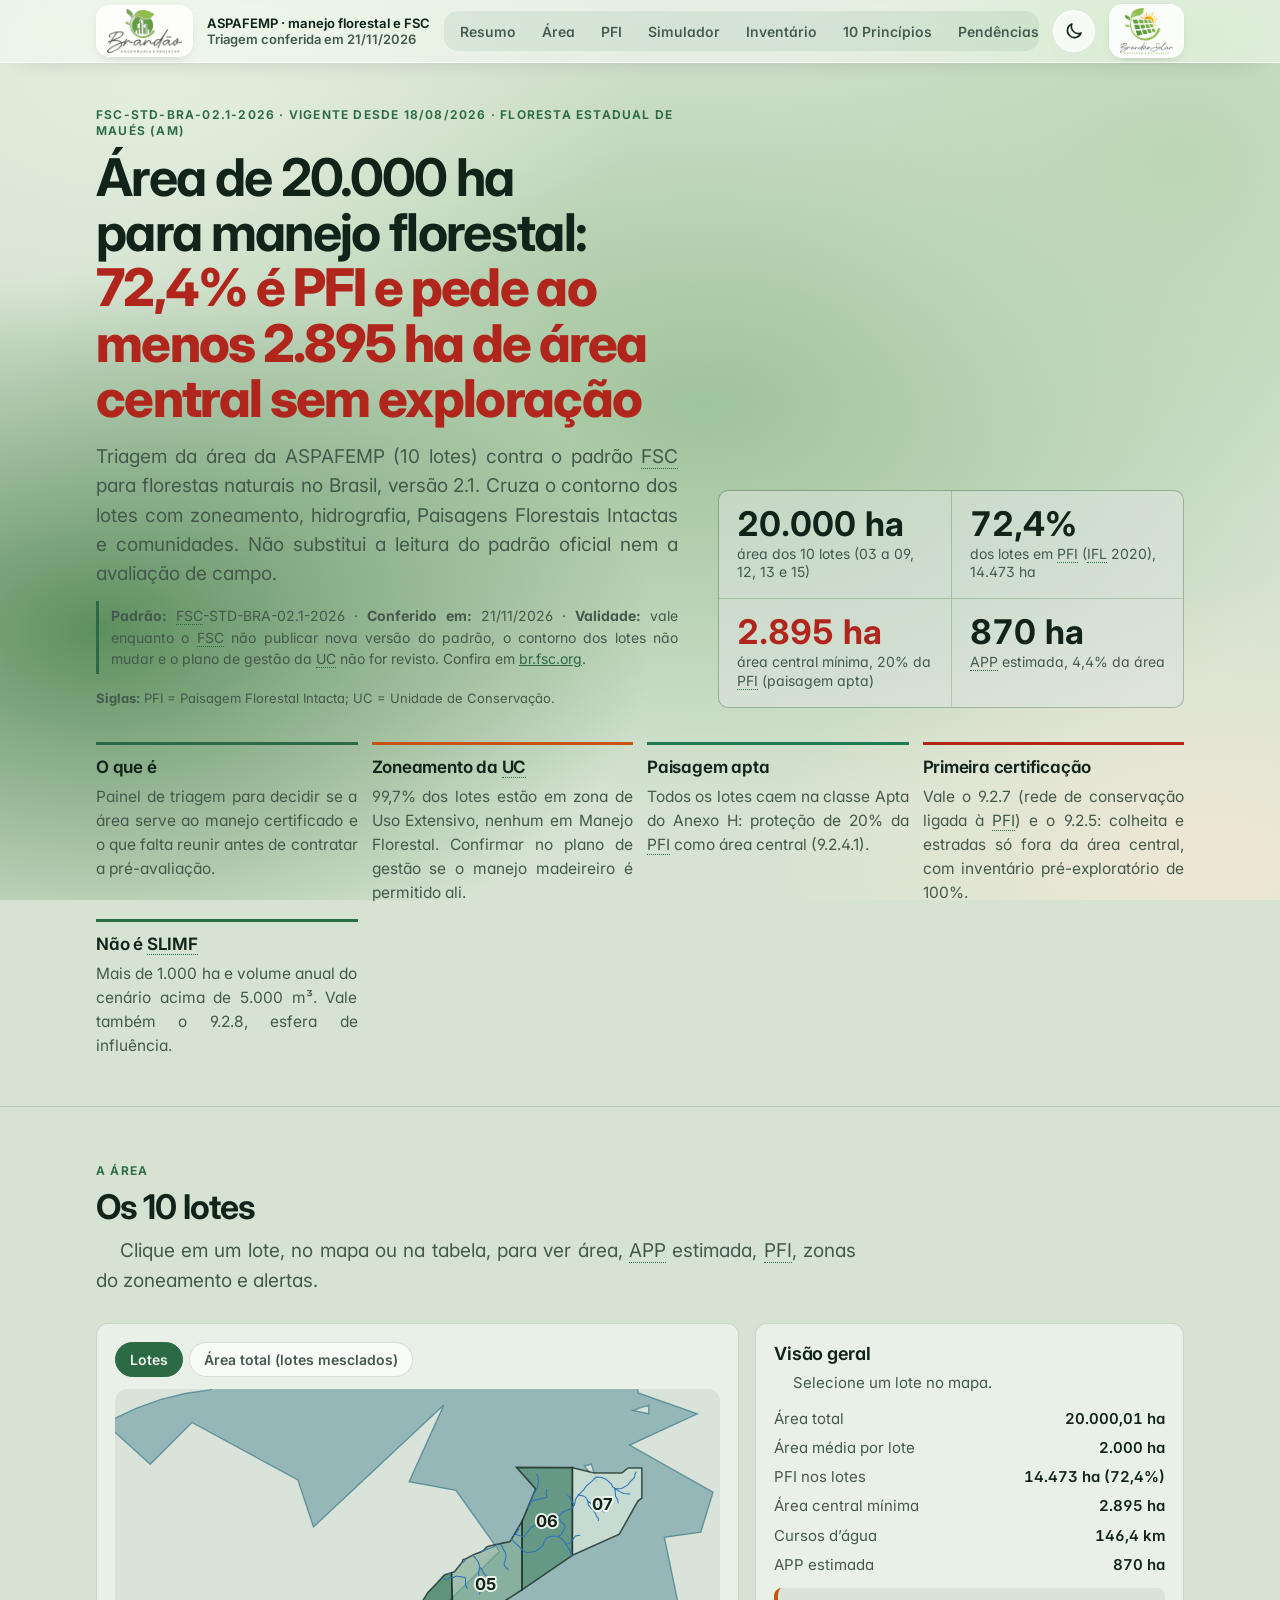
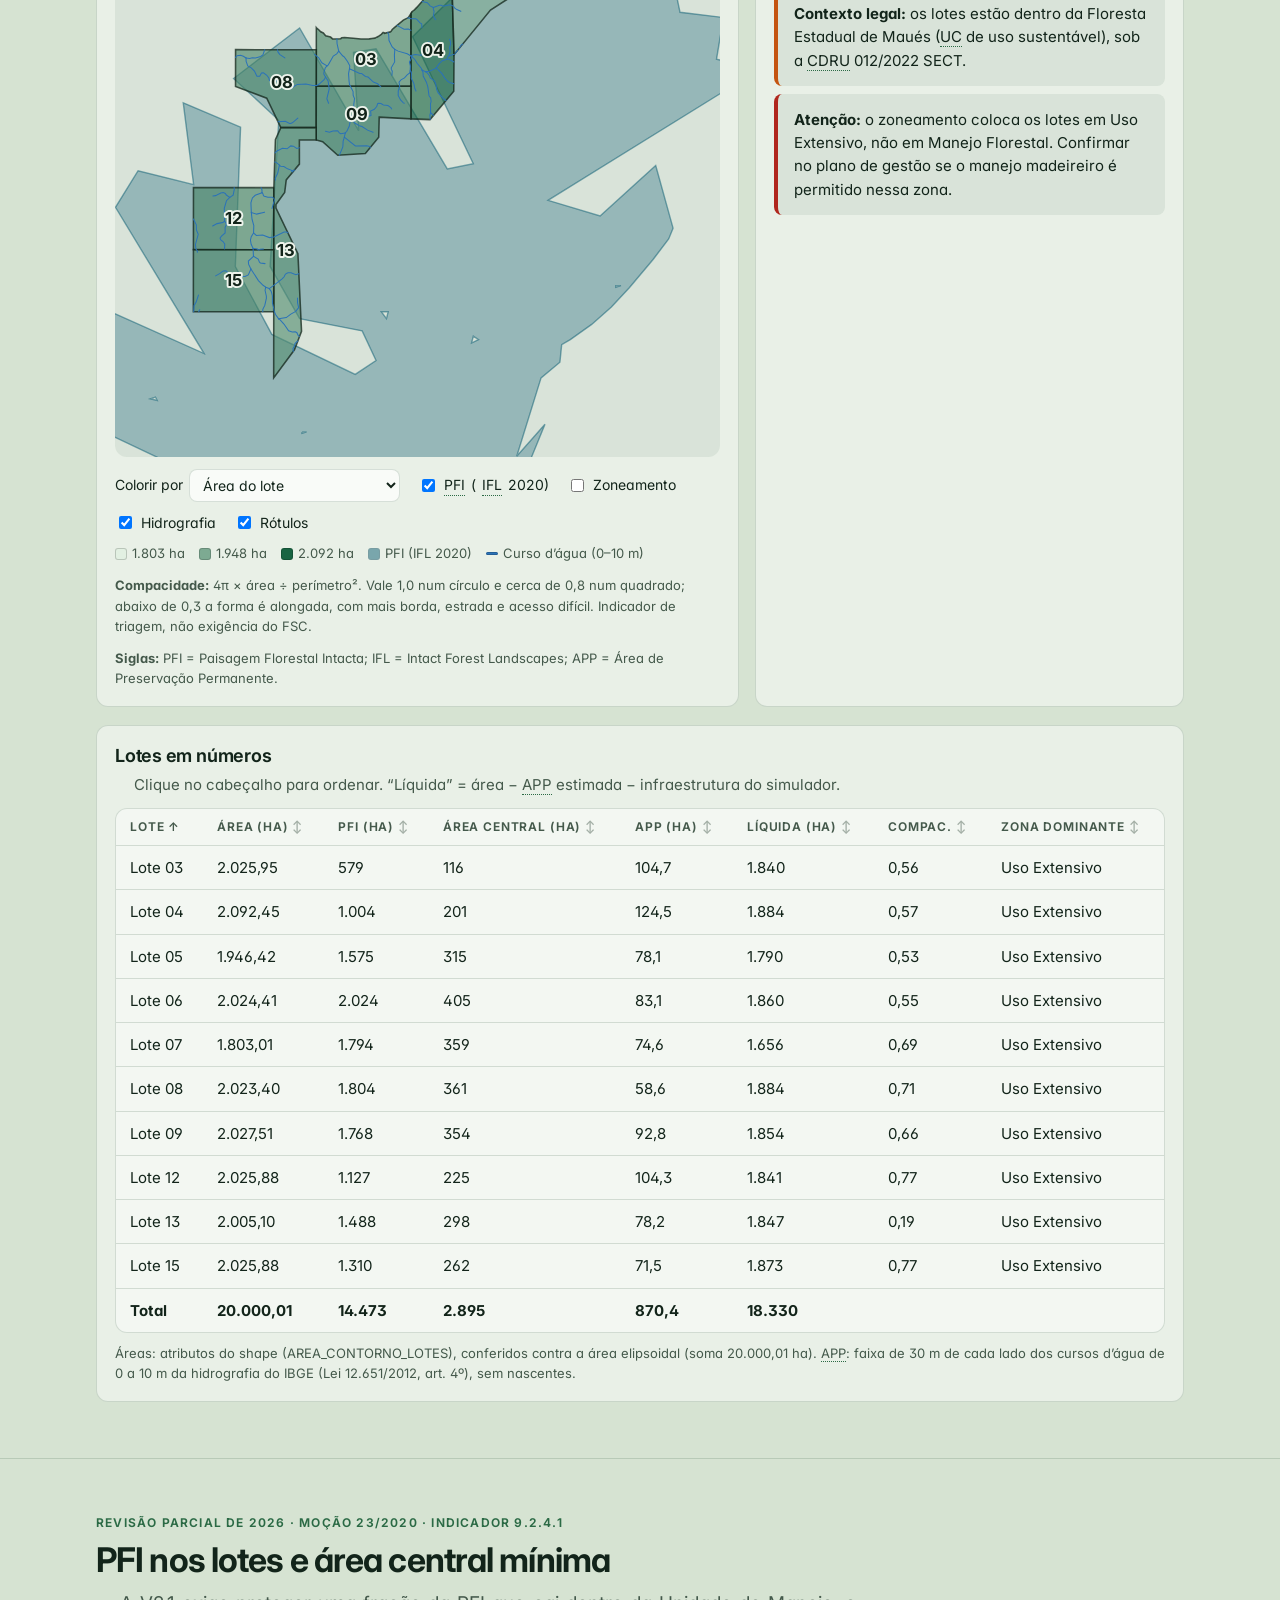
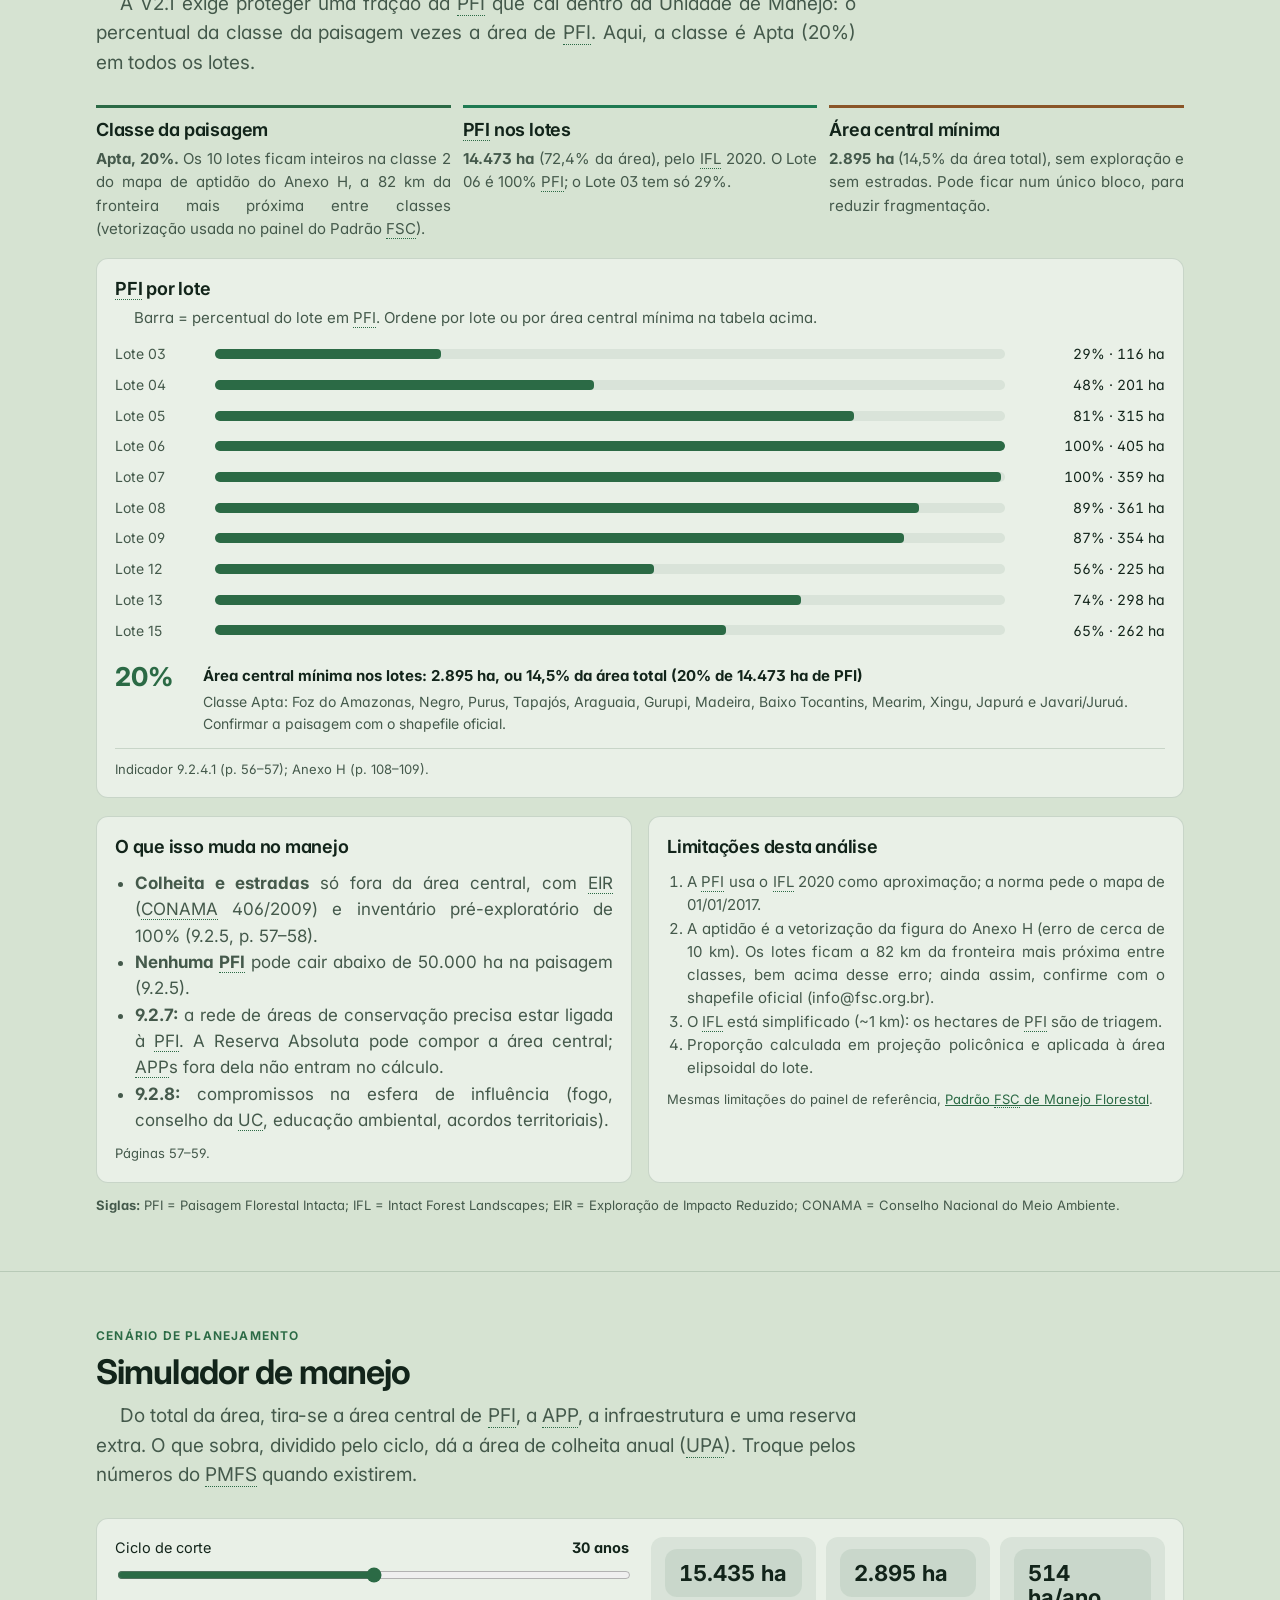
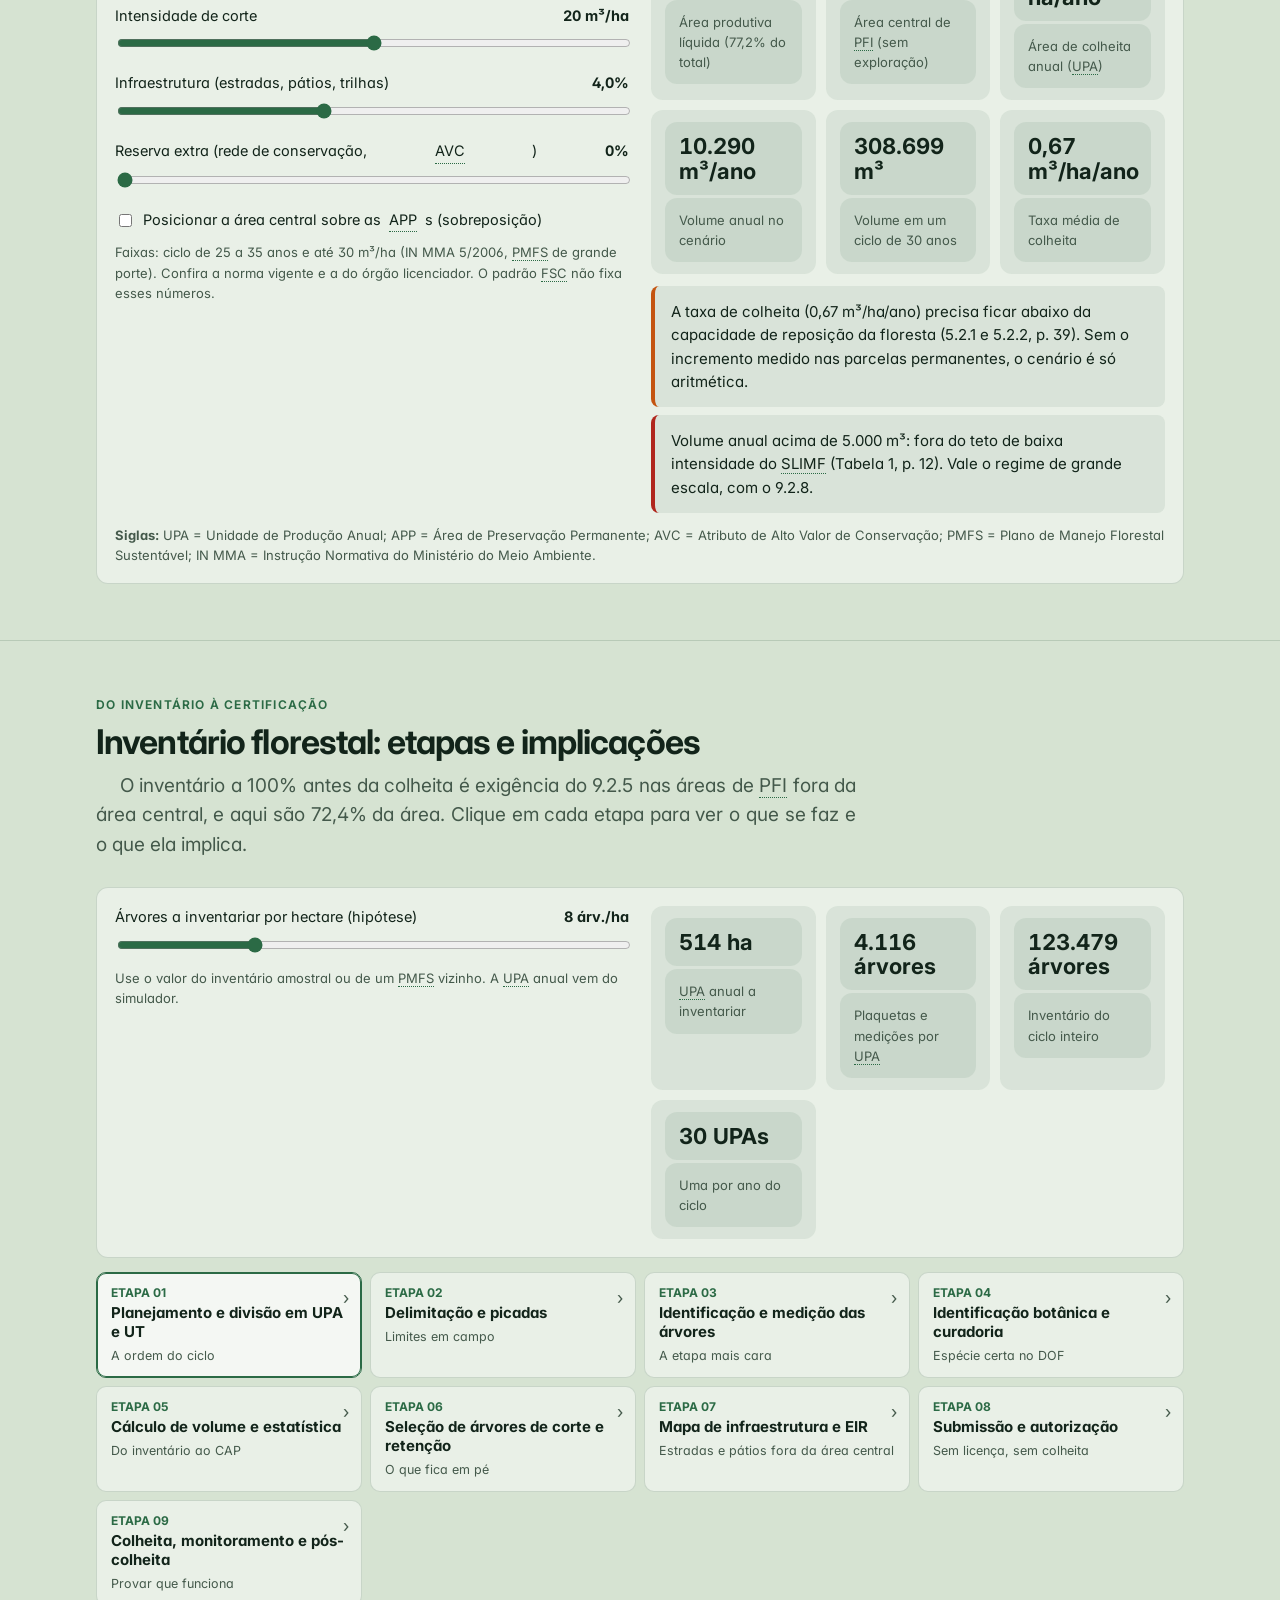
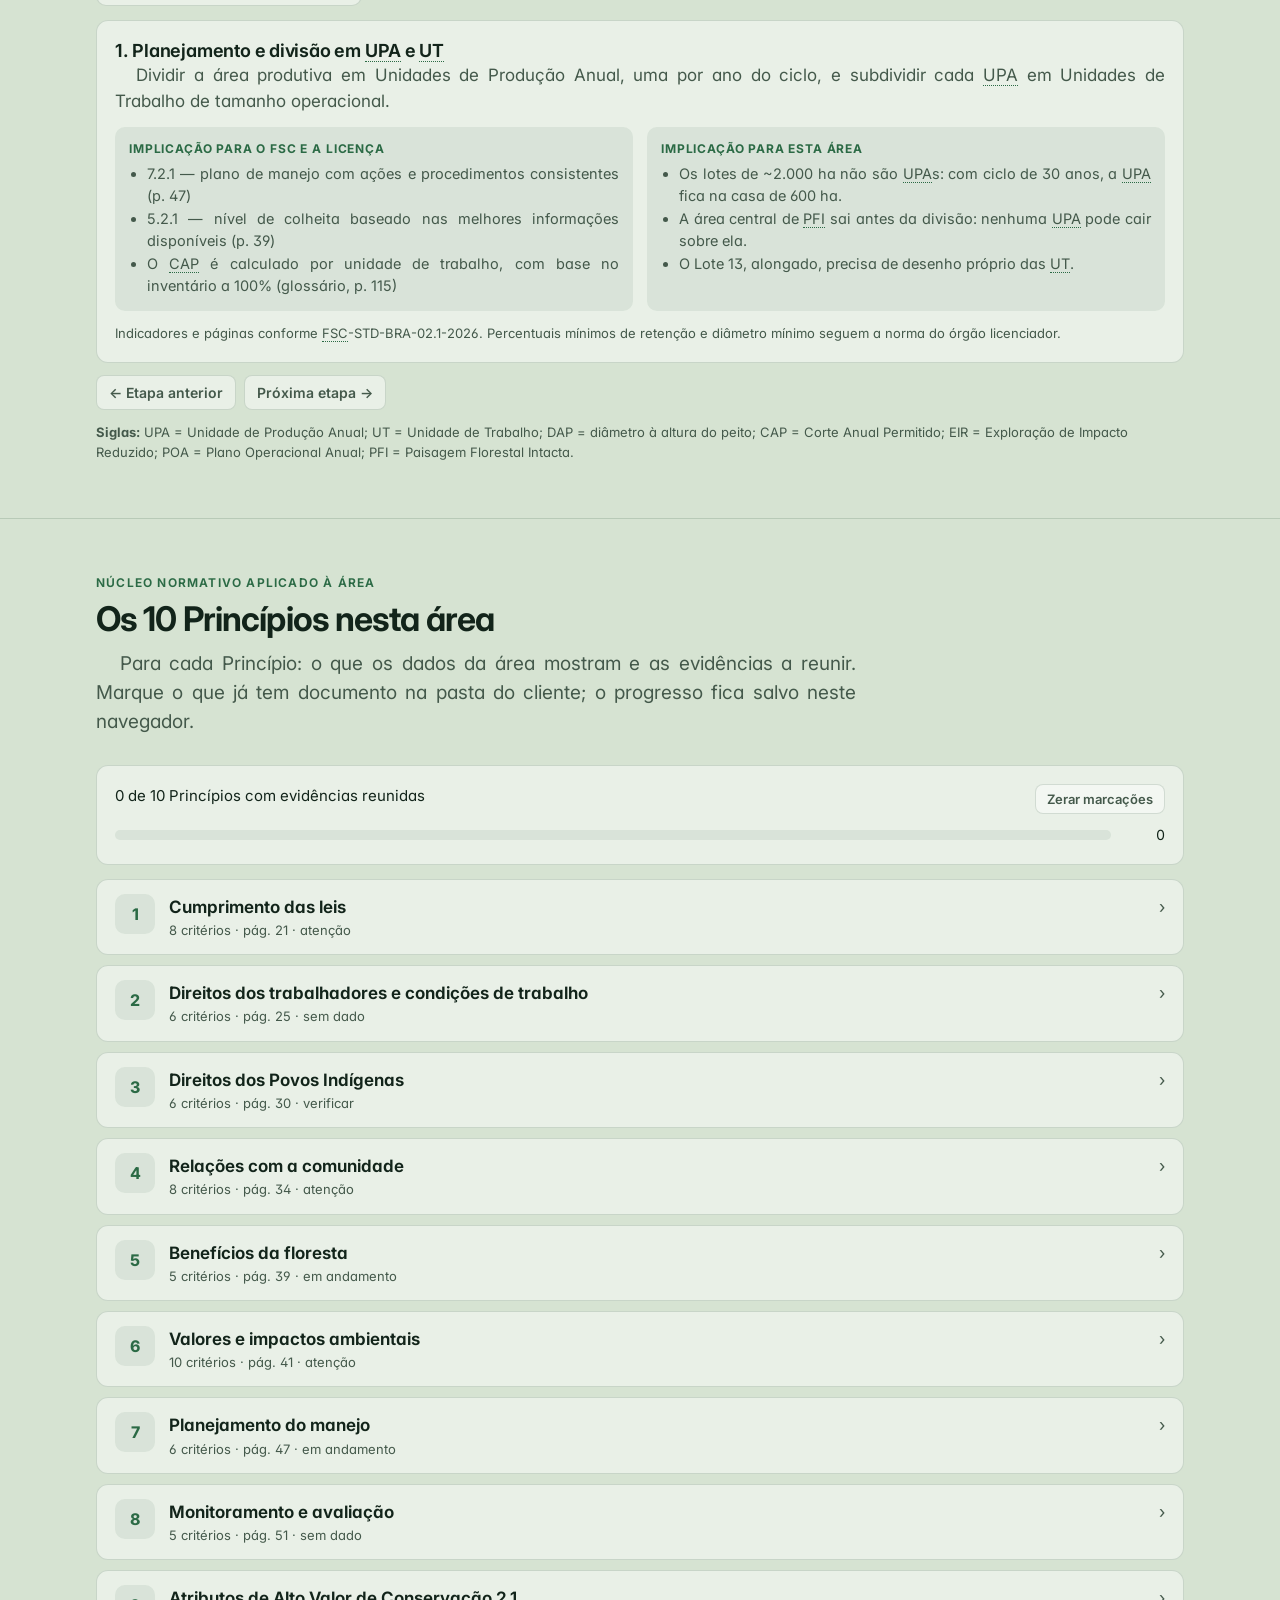
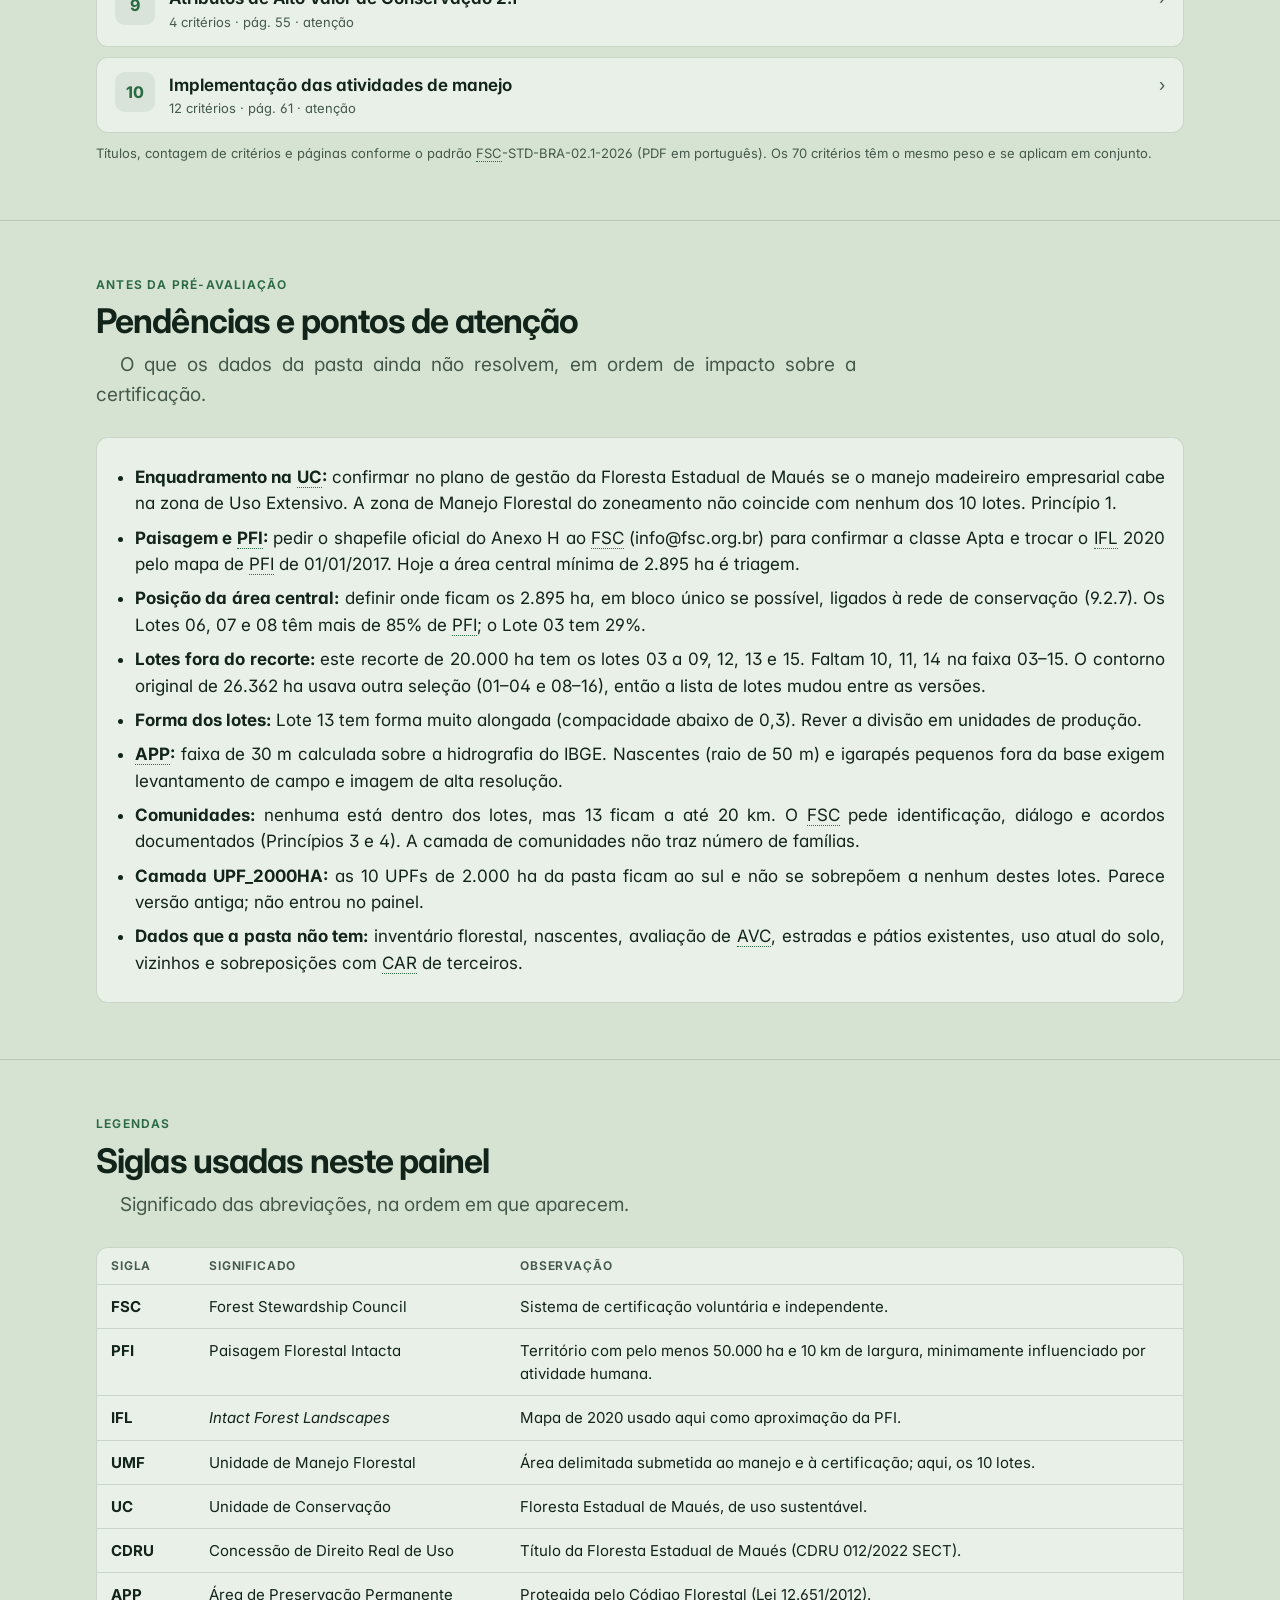
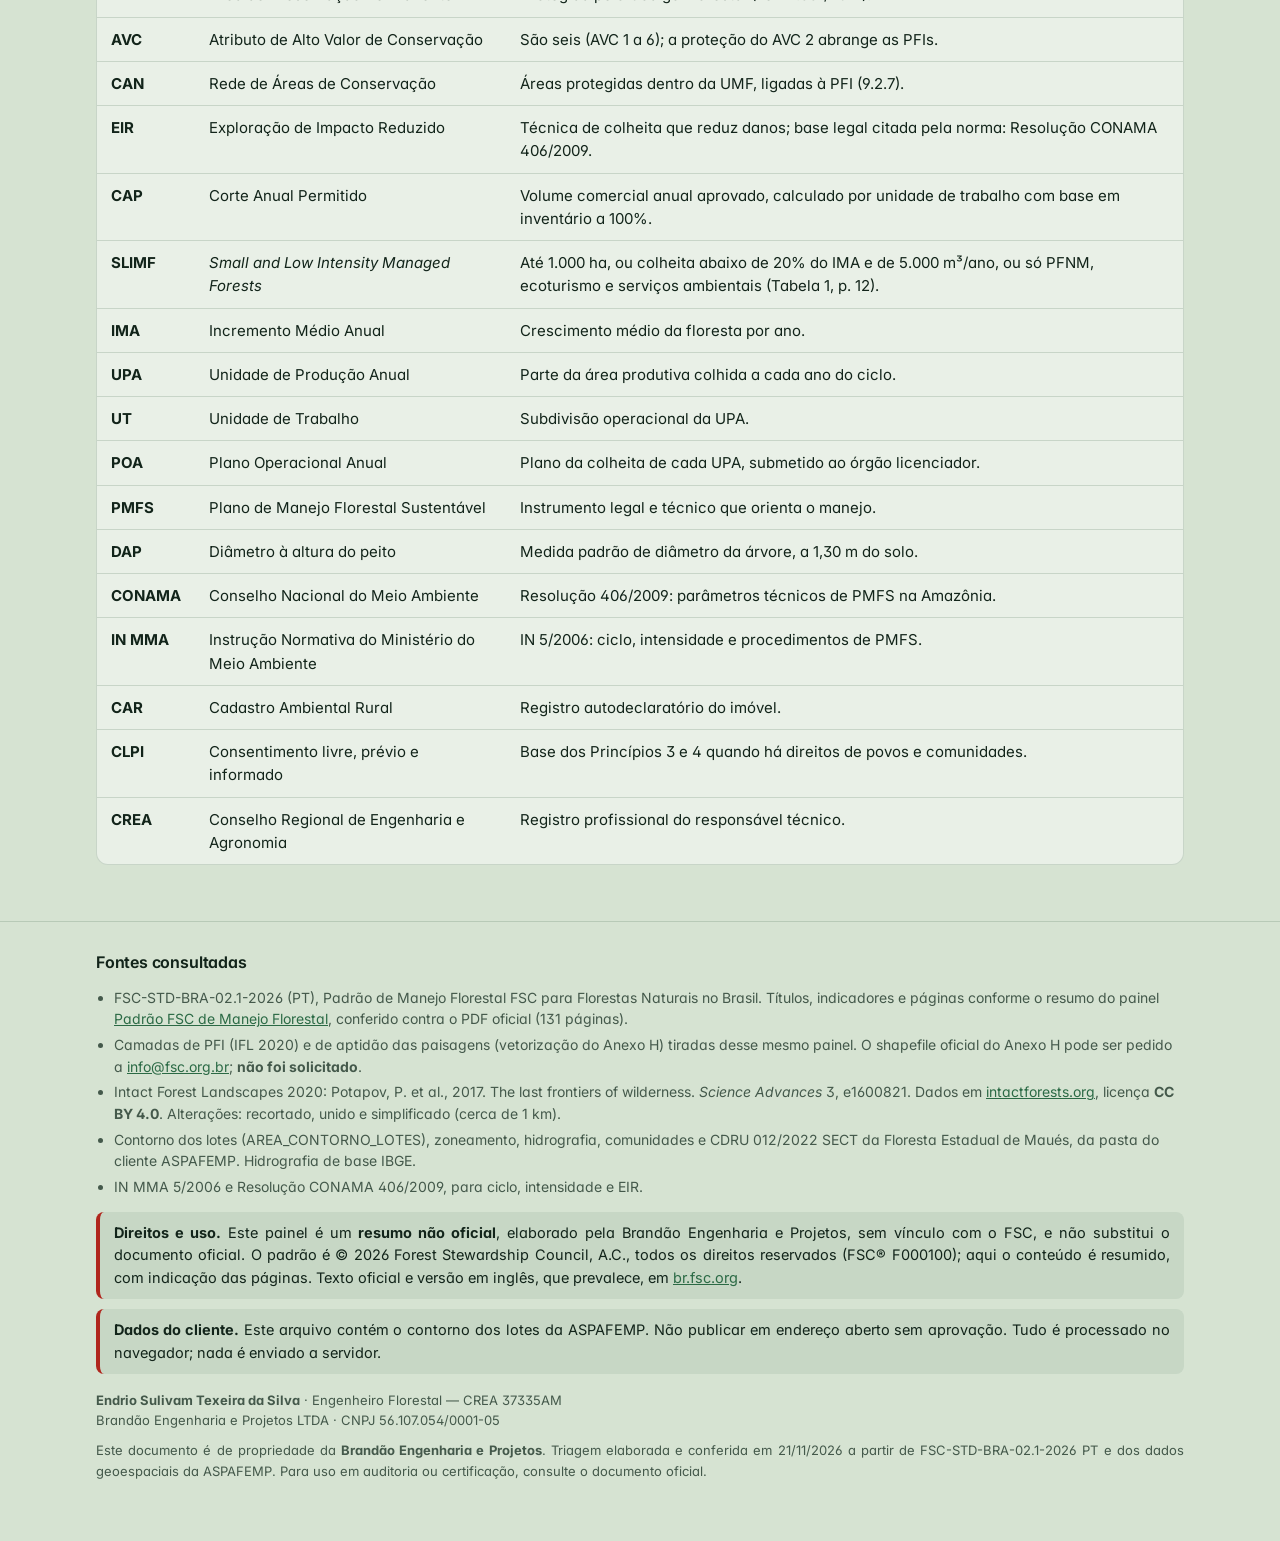
==== index.html @ 230246aa "Enable Colorir por options on the merged total-area tab Co-Authored-By: Claude Sonnet 5.5 <noreply@a" ====
<!doctype html>
<html lang="pt-BR">
<head>
<meta charset="utf-8">
<title>Painel FSC – ASPAFEMP, área de manejo florestal</title>
<meta name="viewport" content="width=device-width, initial-scale=1, viewport-fit=cover">
<link rel="preconnect" href="https://fonts.googleapis.com">
<link rel="preconnect" href="https://fonts.gstatic.com" crossorigin>
<link rel="stylesheet" href="https://fonts.googleapis.com/css2?family=Inter:ital,opsz,wght@0,14..32,400..800;1,14..32,400..700&display=swap">
<style>

/* Layout: long report read top-down; summary, scope, 10 principles, PFI change, rules, annexes.
   Look: frosted green glass over a soft blurred forest backdrop; one typeface (Inter), numbers tabular. */
:root {
  --bg: #d6e3d2; --solid: #eef4ec; --surface: rgba(255, 255, 255, .46); --glass-strong: rgba(255, 255, 255, .72);
  --glass-line: rgba(255, 255, 255, .78); --shadow: 0 1px 0 rgba(255, 255, 255, .7) inset, 0 18px 40px -18px rgba(24, 64, 38, .35);
  --sunk: rgba(35, 85, 52, .08); --ink: #12241a; --muted: #44594b; --line: rgba(32, 74, 46, .16);
  --accent: #2b6a45; --wood: #8a5528; --on-accent: #f3f8f2;
  --ok: #1f7a52; --no: #b0261d; --cr: #b0261d; --en: #c45410; --vu: #9a7406; --out: #7f8d84;
  --b1: #9fc39a; --b2: #e3eedd; --b3: #5d8f5e; --b4: #efe7d5; --b5: #bcd6b4;
  --font-display: "Inter", "Segoe UI", system-ui, sans-serif;
  --font-body: "Inter", "Segoe UI", system-ui, sans-serif;
  --font-data: "Inter", "Segoe UI", system-ui, sans-serif;
  color-scheme: light;
}
@media (prefers-color-scheme: dark) {
  :root:not([data-theme="light"]) {
    --bg: #09130e; --solid: #13221a; --surface: rgba(30, 54, 40, .46); --glass-strong: rgba(70, 110, 84, .42);
    --glass-line: rgba(190, 235, 205, .14); --shadow: 0 1px 0 rgba(220, 255, 230, .07) inset, 0 20px 44px -20px rgba(0, 0, 0, .7);
    --sunk: rgba(200, 240, 215, .07); --ink: #e7f1ea; --muted: #a6baad; --line: rgba(200, 240, 215, .12);
    --accent: #7fd3a2; --wood: #d9a06a; --on-accent: #0b1a12;
    --ok: #63cf98; --no: #f47b6e; --cr: #f47b6e; --en: #f49a58; --vu: #e6c457; --out: #7e8c84;
    --b1: #1f4d33; --b2: #10261a; --b3: #2f6b45; --b4: #2a2a1c; --b5: #173a27;
    color-scheme: dark;
  }
}
:root[data-theme="dark"] {
  --bg: #09130e; --solid: #13221a; --surface: rgba(30, 54, 40, .46); --glass-strong: rgba(70, 110, 84, .42);
  --glass-line: rgba(190, 235, 205, .14); --shadow: 0 1px 0 rgba(220, 255, 230, .07) inset, 0 20px 44px -20px rgba(0, 0, 0, .7);
  --sunk: rgba(200, 240, 215, .07); --ink: #e7f1ea; --muted: #a6baad; --line: rgba(200, 240, 215, .12);
  --accent: #7fd3a2; --wood: #d9a06a; --on-accent: #0b1a12;
  --ok: #63cf98; --no: #f47b6e; --cr: #f47b6e; --en: #f49a58; --vu: #e6c457; --out: #7e8c84;
  --b1: #1f4d33; --b2: #10261a; --b3: #2f6b45; --b4: #2a2a1c; --b5: #173a27;
  color-scheme: dark;
}
* { box-sizing: border-box; }
html { scroll-behavior: smooth; scroll-padding-top: 76px; }
body {
  margin: 0; background: var(--bg); color: var(--ink);
  font: 400 17px/1.55 var(--font-body); font-optical-sizing: auto; font-feature-settings: "cv11", "ss01";
  -webkit-font-smoothing: antialiased;
}
/* the blurred forest behind the glass */
body::after {
  content: ""; position: fixed; inset: 0; z-index: -1; pointer-events: none;
  background:
    radial-gradient(55% 45% at 12% 8%, var(--b2) 0%, transparent 70%),
    radial-gradient(45% 55% at 92% 18%, var(--b5) 0%, transparent 70%),
    radial-gradient(60% 55% at 8% 70%, var(--b3) 0%, transparent 72%),
    radial-gradient(50% 45% at 95% 96%, var(--b4) 0%, transparent 70%),
    radial-gradient(70% 60% at 55% 45%, var(--b1) 0%, transparent 75%),
    var(--bg);
  transition: background .4s;
}
body::before { content: ""; position: fixed; inset: 0 0 auto; height: env(safe-area-inset-top, 0px); z-index: 10; background: var(--solid); }
.wrap { max-width: 1120px; margin: 0 auto; padding-left: max(16px, env(safe-area-inset-left, 0px)); padding-right: max(16px, env(safe-area-inset-right, 0px)); }
h1, h2, h3 { font-family: var(--font-display); text-wrap: balance; margin: 0; letter-spacing: -0.022em; }
h1 { font-size: clamp(30px, 4.6vw, 52px); line-height: 1.06; font-weight: 700; letter-spacing: -0.032em; }
h2 { font-size: clamp(24px, 3vw, 34px); line-height: 1.12; font-weight: 680; letter-spacing: -0.026em; }
h3 { font-size: 18px; line-height: 1.28; font-weight: 640; letter-spacing: -0.012em; }
p { margin: 0; }
em, .sp { font-style: italic; }
/* ABNT-style prose: justified text, hyphenation and 1.25 cm first-line indent */
section p, section li, footer p { text-align: justify; hyphens: auto; -webkit-hyphens: auto; }
.panel > p:not(.src):not(.sub), .card > p:not(.src):not(.sub), .jdetail > p:not(.src) { text-indent: 1.25em; }
header .lede { text-indent: 1.25em; }
/* UI labels and data stay left-aligned */
.kpi .l, .hbar .lab, .jstep small, .jstep b, .calc label, .split-legend, .src, td, th,
.filters, nav, .msg .sig, .tl2 .when, .req .txt small, button, select, input { text-align: left; }
.msgs .msg p { text-align: left; text-indent: 0; }
.eyebrow { font: 650 12px/1.3 var(--font-body); text-transform: uppercase; letter-spacing: 0.1em; color: var(--accent); }
.muted { color: var(--muted); }
.num { font-family: var(--font-data); font-variant-numeric: tabular-nums; }
a { color: var(--accent); }
:focus-visible { outline: 3px solid var(--accent); outline-offset: 2px; border-radius: 6px; }
/* nav: frosted bar with the Brandão logos and the theme switch */
.top { position: sticky; top: env(safe-area-inset-top, 0px); z-index: 9; background: var(--surface); border-bottom: 1px solid var(--glass-line); backdrop-filter: blur(24px) saturate(160%); -webkit-backdrop-filter: blur(24px) saturate(160%); box-shadow: 0 8px 30px -22px rgba(0, 0, 0, .4); }
.top .wrap { display: flex; align-items: center; gap: 14px; min-height: 62px; }
.logos { display: flex; align-items: center; gap: 4px; padding: 3px 10px; border-radius: 14px; background: rgba(255, 255, 255, .86); border: 1px solid rgba(255, 255, 255, .9); box-shadow: 0 4px 14px -8px rgba(0, 0, 0, .35); flex: none; }
.logos img { display: block; height: 44px; width: auto; }
.logo-solar img { height: 46px; }
.brand { font: 600 13px/1.25 var(--font-body); white-space: nowrap; color: var(--muted); }
.brand b { display: block; color: var(--ink); font-weight: 650; }
.top nav { display: flex; gap: 2px; overflow-x: auto; scrollbar-width: thin; scrollbar-color: var(--accent) transparent; min-width: 0; flex: 1; padding: 4px 4px 2px; border-radius: 14px; background: var(--sunk); }
.top nav::-webkit-scrollbar { height: 6px; }
.top nav::-webkit-scrollbar-thumb { background: var(--accent); border-radius: 3px; }
.top nav::-webkit-scrollbar-track { background: transparent; }
.top nav a { text-decoration: none; color: var(--muted); font-weight: 560; font-size: 14px; padding: 6px 12px; border-radius: 999px; white-space: nowrap; transition: background .2s, color .2s; }
.top nav a:hover { color: var(--ink); background: var(--glass-strong); }
.theme-btn { flex: none; width: 42px; height: 42px; border-radius: 50%; display: grid; place-items: center; cursor: pointer; color: var(--ink); background: var(--glass-strong); border: 1px solid var(--glass-line); box-shadow: var(--shadow); transition: transform .2s; }
.theme-btn:hover { transform: rotate(-14deg); }
.theme-btn svg { width: 20px; height: 20px; }
.theme-btn .i-sun { display: none; }
:root[data-theme="dark"] .theme-btn .i-sun { display: block; } :root[data-theme="dark"] .theme-btn .i-moon { display: none; }
@media (prefers-color-scheme: dark) { :root:not([data-theme="light"]) .theme-btn .i-sun { display: block; } :root:not([data-theme="light"]) .theme-btn .i-moon { display: none; } }
section { padding-block: 56px; border-bottom: 1px solid var(--line); }
section > .wrap > header { display: grid; gap: 10px; margin-bottom: 28px; max-width: 760px; }
.lede { font-size: 19px; color: var(--muted); max-width: 68ch; }
/* hero */
.hero { padding-block: 44px 48px; }
.hero h1 b { color: var(--no); font-weight: 800; }
.hero-grid { display: grid; grid-template-columns: minmax(0, 1.25fr) minmax(0, 1fr); gap: 40px; align-items: end; }
.hero .lede { margin-top: 16px; }
.split { margin-top: 26px; }
.split-bar { display: flex; height: 54px; border-radius: 8px; overflow: hidden; background: var(--sunk); }
.split-bar div { display: flex; align-items: center; justify-content: center; padding-inline: 14px; color: #fff; font: 700 20px/1 var(--font-data); transform-origin: left; animation: grow 1s cubic-bezier(.2,.8,.2,1) both; min-width: 0; }
.split-bar .s-no { background: var(--no); }
.split-bar .s-ok { background: var(--ok); animation-delay: .25s; }
:root[data-theme="dark"] .split-bar div { color: #0e1310; }
@media (prefers-color-scheme: dark) { :root:not([data-theme="light"]) .split-bar div { color: #0e1310; } }
.split-legend { display: flex; flex-wrap: wrap; gap: 8px 22px; margin-top: 10px; font-size: 15px; }
.dot { display: inline-block; width: 11px; height: 11px; border-radius: 3px; margin-right: 7px; vertical-align: -1px; }
@keyframes grow { from { transform: scaleX(0); } to { transform: scaleX(1); } }
.kpis { display: grid; grid-template-columns: repeat(2, minmax(0, 1fr)); gap: 1px; background: var(--line); border: 1px solid var(--line); border-radius: 10px; overflow: hidden; }
.kpi { background: var(--surface); padding: 16px 18px; display: grid; gap: 4px; align-content: start; }
.kpi .v { font: 700 34px/1 var(--font-data); font-variant-numeric: tabular-nums; }
.kpi .l { font-size: 14px; color: var(--muted); line-height: 1.35; }
.kpi.alert .v { color: var(--no); }
/* key messages */
.msgs { display: grid; grid-template-columns: repeat(auto-fit, minmax(220px, 1fr)); gap: 14px; margin-top: 34px; }
.msg { border-top: 3px solid var(--line); padding-top: 12px; display: grid; gap: 6px; align-content: start; }
.msg.no { border-color: var(--no); } .msg.ok { border-color: var(--ok); } .msg.warn { border-color: var(--en); } .msg.info { border-color: var(--accent); }
.msg h3 { font-size: 17px; }
.msg p { font-size: 15.5px; color: var(--muted); }
.msg .sig { font-size: 13px; color: var(--muted); }
/* chips & pills */
.chip { display: inline-block; min-width: 34px; text-align: center; font: 700 12px/1 var(--font-data); padding: 5px 7px; border-radius: 5px; border: 1px solid; }
.chip.new { color: var(--en); border-color: var(--en); background: color-mix(in srgb, var(--en) 12%, transparent); }
.pill { display: inline-flex; align-items: center; gap: 6px; font: 700 13px/1.2 var(--font-body); padding: 4px 10px; border-radius: 999px; white-space: nowrap; }
.pill::before { content: ""; width: 8px; height: 8px; border-radius: 50%; background: currentColor; }
.pill.no { color: var(--no); background: color-mix(in srgb, var(--no) 12%, transparent); }
.pill.ok { color: var(--ok); background: color-mix(in srgb, var(--ok) 13%, transparent); }
.pill.na { color: var(--muted); background: var(--sunk); }
/* cards, panels, tables */
.panel { background: var(--surface); border: 1px solid var(--line); border-radius: 12px; padding: 18px; min-width: 0; }
.grid2 { display: grid; grid-template-columns: repeat(auto-fit, minmax(300px, 1fr)); gap: 16px; }
.grid4 { display: grid; grid-template-columns: repeat(auto-fit, minmax(200px, 1fr)); gap: 12px; }
.grid3 { display: grid; grid-template-columns: repeat(auto-fit, minmax(260px, 1fr)); gap: 12px; }
.card { background: var(--surface); border: 1px solid var(--line); border-radius: 12px; padding: 20px; }
.filters { display: flex; flex-wrap: wrap; gap: 10px 16px; align-items: center; margin-bottom: 14px; }
.seg { display: inline-flex; border: 1px solid var(--line); border-radius: 8px; overflow: hidden; background: var(--surface); }
.seg button { font: 600 14px var(--font-body); border: 0; background: transparent; color: var(--muted); padding: 8px 12px; cursor: pointer; }
.seg button[aria-pressed="true"] { background: var(--ink); color: var(--bg); }
.filters input { font: 500 15px var(--font-body); padding: 8px 12px; border-radius: 8px; border: 1px solid var(--line); background: var(--surface); color: var(--ink); min-width: 0; flex: 1 1 200px; max-width: 320px; }
.count { font-size: 14px; color: var(--muted); }
.tbl-wrap { overflow-x: auto; border: 1px solid var(--line); border-radius: 12px; background: var(--surface); }
table { border-collapse: collapse; width: 100%; font-size: 15px; }
th, td { text-align: left; padding: 10px 14px; border-bottom: 1px solid var(--line); vertical-align: top; }
th { font: 650 12px/1.3 var(--font-body); text-transform: uppercase; letter-spacing: .07em; color: var(--muted); }
tr:last-child td { border-bottom: 0; }
.src { font-size: 13px; color: var(--muted); margin-top: 10px; }
/* accordion for principles */
details.pr { background: var(--surface); border: 1px solid var(--line); border-radius: 12px; overflow: hidden; }
details.pr[open] { border-color: var(--accent); }
details.pr summary { cursor: pointer; list-style: none; padding: 14px 18px; display: flex; gap: 14px; align-items: flex-start; }
details.pr summary::-webkit-details-marker { display: none; }
.pr-n { flex: none; width: 40px; height: 40px; border-radius: 10px; background: var(--sunk); color: var(--accent); font: 750 16px/1 var(--font-data); display: grid; place-items: center; }
.pr-t { font-weight: 650; font-size: 17px; }
.pr-s { font-size: 13px; color: var(--muted); }
.chev { margin-left: auto; color: var(--muted); transition: transform .2s; }
details.pr[open] .chev { transform: rotate(90deg); }
.pr-body { padding: 0 18px 18px; border-top: 1px solid var(--line); }
.quote { font-size: 15px; color: var(--muted); font-style: italic; border-left: 3px solid var(--accent); padding-left: 12px; margin: 16px 0; }
ul.criteria { margin: 12px 0 0; padding-left: 20px; columns: 2; column-gap: 28px; }
ul.criteria li { break-inside: avoid; margin-bottom: 7px; font-size: 14.5px; color: var(--muted); }
ul.criteria b { color: var(--ink); font-variant-numeric: tabular-nums; }
/* PFI thresholds */
.req { display: flex; align-items: flex-start; gap: 14px; padding: 13px 0; border-bottom: 1px solid var(--line); }
.req:last-child { border-bottom: 0; }
.req .pct { flex: none; width: 74px; font: 750 26px/1 var(--font-data); color: var(--accent); }
.req .txt { font-size: 15px; }
.req .txt small { display: block; color: var(--muted); margin-top: 4px; font-size: 14px; }
.callout { background: var(--sunk); border-left: 4px solid var(--en); border-radius: 8px; padding: 14px 16px; font-size: 15px; margin: 0 0 16px; }
.hbar { display: grid; grid-template-columns: 150px minmax(0, 1fr) 44px; gap: 10px; align-items: center; font-size: 14px; margin-bottom: 9px; }
.hbar .lab { white-space: nowrap; overflow: hidden; text-overflow: ellipsis; color: var(--muted); }
.hbar .track { display: block; height: 10px; background: var(--sunk); border-radius: 99px; overflow: hidden; }
.hbar .fill { display: block; height: 100%; background: var(--accent); border-radius: 0 4px 4px 0; }
.hbar .v { text-align: right; font-variant-numeric: tabular-nums; }
.avc { border-top: 3px solid var(--line); padding-top: 10px; }
.avc.a1 { border-color: var(--accent); } .avc.a2 { border-color: var(--ok); } .avc.a3 { border-color: var(--wood); }
.avc.a4 { border-color: var(--vu); } .avc.a5 { border-color: var(--no); } .avc.a6 { border-color: var(--out); }
footer { padding: 30px 0 60px; font-size: 13px; color: var(--muted); }
.hide-sm { display: none; }
@media (min-width: 900px) { .hide-sm { display: block; } }
@media (max-width: 860px) { .hero-grid, .grid2, .grid3, .grid4 { grid-template-columns: minmax(0, 1fr); } }
@media (max-width: 640px) { ul.criteria { columns: 1; } .hbar { grid-template-columns: 108px minmax(0, 1fr) 36px; } }
@media (max-width: 520px) {
  .top .wrap { gap: 8px; } .logos { padding: 2px 6px; } .logos img { height: 34px; } .logo-solar img { height: 36px; }
  .theme-btn { width: 38px; height: 38px; } body { font-size: 16px; }
}
@media (prefers-reduced-motion: reduce) {
  *, *::before, *::after { animation: none !important; transition: none !important; }
  html { scroll-behavior: auto; }
}
/* interactive journey */
.journey { display: grid; grid-template-columns: repeat(4, minmax(0, 1fr)); gap: 8px; }
.jstep { position: relative; text-align: left; background: var(--surface); border: 1px solid var(--line); border-radius: 10px; padding: 12px 14px; cursor: pointer; color: var(--ink); display: grid; gap: 4px; align-content: start; font: inherit; }
.jstep::after { content: "›"; position: absolute; right: 12px; top: 12px; color: var(--muted); }
.jstep[aria-pressed="true"] { background: var(--glass-strong); border-color: var(--accent); box-shadow: inset 0 0 0 1px var(--accent); }
.jstep .jd { font: 700 12px var(--font-data); color: var(--accent); }
.jstep b { font-size: 15px; line-height: 1.25; }
.jstep small { color: var(--muted); font-size: 12.5px; }
.jdetail { margin-top: 14px; }
.jdetail .cols { display: grid; grid-template-columns: repeat(auto-fit, minmax(240px, 1fr)); gap: 14px; margin-top: 12px; }
.jdetail .box { background: var(--sunk); border-radius: 10px; padding: 14px; }
.jdetail .box h4 { margin: 0 0 7px; font: 700 12px var(--font-body); text-transform: uppercase; letter-spacing: .07em; color: var(--accent); }
.jdetail ul { margin: 0; padding-left: 18px; font-size: 14.5px; color: var(--muted); }
.jdetail .src { margin-top: 12px; }
.jnav { display: flex; gap: 8px; flex-wrap: wrap; margin-top: 12px; }
/* tooltip layer */
.tip { position: fixed; z-index: 20; pointer-events: none; background: var(--ink); color: var(--bg); padding: 7px 10px; border-radius: 7px; font: 600 12px/1.4 var(--font-body); box-shadow: var(--shadow); opacity: 0; transition: opacity .12s; max-width: 260px; }
.tip.on { opacity: 1; }
/* timeline */
.tl2 { list-style: none; margin: 0; padding: 0; position: relative; }
.tl2::before { content: ""; position: absolute; left: 112px; top: 6px; bottom: 6px; width: 2px; background: var(--line); }
.tl2 li { display: grid; grid-template-columns: 96px 32px minmax(0, 1fr); padding-block: 10px; }
.tl2 .when { font: 700 13px/1.5 var(--font-data); text-align: right; color: var(--muted); padding-top: 2px; }
.tl2 .mark { width: 14px; height: 14px; border-radius: 50%; margin: 5px 0 0 10px; border: 3px solid var(--solid); box-sizing: content-box; position: relative; z-index: 1; background: var(--accent); }
.tl2 .mark.hot { background: var(--no); }
.tl2 .what h3 { font-size: 17px; }
.tl2 .what p { font-size: 15px; color: var(--muted); }
/* calculator */
.calc { display: grid; grid-template-columns: repeat(auto-fit, minmax(190px, 1fr)); gap: 14px; align-items: end; }
.calc label { display: grid; gap: 6px; font-weight: 650; font-size: 14px; }
.calc select, .calc input { font: 500 15px var(--font-body); padding: 10px 12px; border-radius: 8px; border: 1px solid var(--line); background: var(--surface); color: var(--ink); width: 100%; }
.calc .out { background: var(--sunk); border-radius: 10px; padding: 14px; }
.calc .out .v { font: 750 30px/1 var(--font-data); color: var(--accent); }
.calc .out .l { font-size: 13px; color: var(--muted); margin-top: 6px; }
.calc .track { height: 10px; background: var(--glass-strong); border-radius: 99px; overflow: hidden; margin-top: 10px; }
.calc .fill { height: 100%; background: var(--accent); border-radius: 0 4px 4px 0; transition: width .3s; }
/* checklist */
.ck td:first-child { font: 700 13px var(--font-data); white-space: nowrap; }
.ck .fase { font-size: 12px; color: var(--muted); }
.ck tr[hidden] { display: none; }
/* validated categorical palette for charts (dataviz reference instance) */
.viz-root { --s1: #2a78d6; --s2: #eb6834; --s3: #1baf7a; }
:root[data-theme="dark"] .viz-root { --s1: #3987e5; --s2: #d95926; --s3: #199e70; }
@media (prefers-color-scheme: dark) { :root:not([data-theme="light"]) .viz-root { --s1: #3987e5; --s2: #d95926; --s3: #199e70; } }
.split.viz-root .s-no { background: var(--s1); }
.split.viz-root .s-ok { background: var(--s2); }
.split.viz-root .s3 { background: var(--s3); }
@media (max-width: 860px) { .journey { grid-template-columns: repeat(2, minmax(0, 1fr)); } }
@media (max-width: 560px) { .journey { grid-template-columns: minmax(0, 1fr); } .tl2::before { left: 88px; } .tl2 li { grid-template-columns: 76px 28px minmax(0, 1fr); } }
/* interactive PFI map */
/* interactive PFI map (Leaflet) */
.map-tools { display: flex; flex-wrap: wrap; gap: 8px; align-items: center; margin-top: 12px; }
.btn-map { font: 600 14px var(--font-body); padding: 8px 12px; border: 1px solid var(--line); border-radius: 8px; background: var(--surface); color: var(--ink); cursor: pointer; }
.btn-map:hover, .btn-map:focus-visible { border-color: var(--accent); }
.btn-map.on { background: var(--accent); color: #fff; border-color: var(--accent); }
.map-lyr { display: flex; flex-wrap: wrap; gap: 4px 14px; margin-left: auto; font-size: 14px; color: var(--muted); }
.map-lyr label { display: inline-flex; gap: 6px; align-items: center; cursor: pointer; }
#pfi-map { height: 520px; z-index: 0; }
@media (max-width: 560px) { #pfi-map { height: 400px; } .map-lyr { margin-left: 0; } }
#pfi-map .leaflet-container { background: #dbe7d3; font-family: var(--font-body); }
.leaflet-container.drawing { cursor: crosshair; }
.pfi-pin { width: 16px; height: 16px; border-radius: 50%; border: 2px solid #fff; background: #12241a; box-shadow: 0 0 0 2px var(--dot, #8cc63f); }
.pfi-pin[data-cls="muito"] { --dot: #3f6b3a; }
.pfi-pin[data-cls="apta"] { --dot: #8cc63f; }
.pfi-pin[data-cls="pouco"] { --dot: #d9f0c0; }
.pfi-pin.sel { box-shadow: 0 0 0 3px #fff, 0 0 0 7px var(--accent); }
.pfi-pin.dim { opacity: .35; }
#umf-report { margin-top: 14px; }
#umf-report table { width: 100%; border-collapse: collapse; font-size: 14px; margin-top: 8px; }
#umf-report th, #umf-report td { text-align: right; padding: 5px 6px; border-bottom: 1px solid var(--line); }
#umf-report th:first-child, #umf-report td:first-child { text-align: left; }
#umf-report .warn { color: var(--muted); font-size: 13.5px; margin-top: 8px; }
.lbl-uf, .lbl-bac { position: absolute; transform: translate(-50%,-50%); white-space: nowrap; pointer-events: none; text-shadow: 0 0 3px #fff, 0 0 3px #fff, 0 0 2px #fff; }
.lbl-uf { font: 800 15px var(--font-body); color: #1b1b1b; letter-spacing: .06em; }
.lbl-bac { font: 600 10.5px var(--font-body); color: #3d2a66; }
@media (max-width: 560px) { .lbl-bac { font-size: 9px; } }
.lbl-uf, .lbl-bac { display: none; }
.show-uf .lbl-uf, .show-bac .lbl-bac { display: block; }

.mapbox { position: relative; margin-top: 14px; border: 1px solid var(--line); border-radius: 12px; overflow: hidden; background: #dbe7d3; }
.mapbox img { display: block; width: 100%; height: auto; }
.map-markers { position: absolute; inset: 0; }
.map-dot { position: absolute; transform: translate(-50%,-50%); width: 18px; height: 18px; border-radius: 50%; border: 2px solid #fff; background: #12241a; box-shadow: 0 0 0 2px var(--dot, var(--accent)), 0 1px 5px rgba(0,0,0,.5); cursor: pointer; padding: 0; transition: transform .15s, opacity .2s, box-shadow .15s; }
.map-dot:hover, .map-dot:focus-visible { transform: translate(-50%,-50%) scale(1.5); z-index: 3; }
.map-dot.sel { transform: translate(-50%,-50%) scale(1.6); box-shadow: 0 0 0 3px #fff, 0 0 0 7px var(--accent); z-index: 4; }
.map-dot.dim { opacity: .3; }
.map-dot[data-cls="muito"] { --dot: #3f6b3a; }
.map-dot[data-cls="apta"] { --dot: #8cc63f; }
.map-dot[data-cls="pouco"] { --dot: #d9f0c0; }
.map-legend { display: flex; flex-wrap: wrap; gap: 8px 20px; margin-top: 10px; font-size: 14px; color: var(--muted); }
.map-card { display: grid; grid-template-columns: repeat(auto-fit, minmax(260px, 1fr)); gap: 16px; margin-top: 14px; align-items: start; }
.map-read { background: var(--sunk); border-radius: 10px; padding: 14px; }
.map-read h4 { margin: 0 0 6px; font-size: 15px; }
.map-read p { font-size: 14.5px; color: var(--muted); }
.map-umf { display: flex; gap: 16px; align-items: center; margin-top: 8px; }
.umf { flex: none; width: 130px; height: 130px; border: 2px solid var(--line); border-radius: 8px; background: var(--surface); position: relative; overflow: hidden; }
.umf .fill { position: absolute; left: 0; right: 0; bottom: 0; background: var(--accent); transition: height .3s; }
.umf .lbl { position: absolute; inset: 0; display: grid; place-items: center; font: 700 15px var(--font-data); color: var(--ink); text-shadow: 0 0 5px var(--surface); }
/* decision flow — same visual language as the species panel */
.scroll-x { overflow-x: auto; }
#flow { width: 100%; min-width: 760px; height: auto; display: block; }
#flow .node rect { fill: var(--surface); stroke: var(--line); stroke-width: 1.5; transition: opacity .35s, stroke .35s, stroke-width .35s; cursor: pointer; }
#flow .node.q rect { fill: var(--sunk); }
#flow .node.r-no rect { fill: color-mix(in srgb, var(--no) 12%, var(--surface)); stroke: var(--no); }
#flow .node.r-ok rect { fill: color-mix(in srgb, var(--ok) 14%, var(--surface)); stroke: var(--ok); }
#flow text { fill: var(--ink); font: 600 13px var(--font-body); pointer-events: none; }
#flow .node.r-no text { fill: var(--no); font-weight: 700; }
#flow .node.r-ok text { fill: var(--ok); font-weight: 700; }
#flow .edge path { fill: none; stroke: var(--out); stroke-width: 1.6; transition: opacity .35s, stroke .35s; }
#flow .edge text { fill: var(--muted); font: 700 12px var(--font-data); }
#flow .edge .lbl-bg { fill: var(--surface); }
#flow.sel .node, #flow.sel .edge { opacity: .42; }
#flow.sel .node.on, #flow.sel .edge.on { opacity: 1; }
#flow .node.on rect { stroke: var(--accent); stroke-width: 3; }
#flow .node.on.r-no rect { stroke: var(--no); }
#flow .node.on.r-ok rect { stroke: var(--ok); }
#flow .edge.on path { stroke: var(--accent); stroke-width: 3; stroke-dasharray: 600; animation: draw .7s ease-out both; }
@keyframes draw { from { stroke-dashoffset: 600; } to { stroke-dashoffset: 0; } }
@media print { .top, .filters, footer, .jnav { display: none; } }
/* required styles */

.leaflet-pane,
.leaflet-tile,
.leaflet-marker-icon,
.leaflet-marker-shadow,
.leaflet-tile-container,
.leaflet-pane > svg,
.leaflet-pane > canvas,
.leaflet-zoom-box,
.leaflet-image-layer,
.leaflet-layer {
	position: absolute;
	left: 0;
	top: 0;
	}
.leaflet-container {
	overflow: hidden;
	}
.leaflet-tile,
.leaflet-marker-icon,
.leaflet-marker-shadow {
	-webkit-user-select: none;
	   -moz-user-select: none;
	        user-select: none;
	  -webkit-user-drag: none;
	}
/* Prevents IE11 from highlighting tiles in blue */
.leaflet-tile::selection {
	background: transparent;
}
/* Safari renders non-retina tile on retina better with this, but Chrome is worse */
.leaflet-safari .leaflet-tile {
	image-rendering: -webkit-optimize-contrast;
	}
/* hack that prevents hw layers "stretching" when loading new tiles */
.leaflet-safari .leaflet-tile-container {
	width: 1600px;
	height: 1600px;
	-webkit-transform-origin: 0 0;
	}
.leaflet-marker-icon,
.leaflet-marker-shadow {
	display: block;
	}
/* .leaflet-container svg: reset svg max-width decleration shipped in Joomla! (joomla.org) 3.x */
/* .leaflet-container img: map is broken in FF if you have max-width: 100% on tiles */
.leaflet-container .leaflet-overlay-pane svg {
	max-width: none !important;
	max-height: none !important;
	}
.leaflet-container .leaflet-marker-pane img,
.leaflet-container .leaflet-shadow-pane img,
.leaflet-container .leaflet-tile-pane img,
.leaflet-container img.leaflet-image-layer,
.leaflet-container .leaflet-tile {
	max-width: none !important;
	max-height: none !important;
	width: auto;
	padding: 0;
	}

.leaflet-container img.leaflet-tile {
	/* See: https://bugs.chromium.org/p/chromium/issues/detail?id=600120 */
	mix-blend-mode: plus-lighter;
}

.leaflet-container.leaflet-touch-zoom {
	-ms-touch-action: pan-x pan-y;
	touch-action: pan-x pan-y;
	}
.leaflet-container.leaflet-touch-drag {
	-ms-touch-action: pinch-zoom;
	/* Fallback for FF which doesn't support pinch-zoom */
	touch-action: none;
	touch-action: pinch-zoom;
}
.leaflet-container.leaflet-touch-drag.leaflet-touch-zoom {
	-ms-touch-action: none;
	touch-action: none;
}
.leaflet-container {
	-webkit-tap-highlight-color: transparent;
}
.leaflet-container a {
	-webkit-tap-highlight-color: rgba(51, 181, 229, 0.4);
}
.leaflet-tile {
	filter: inherit;
	visibility: hidden;
	}
.leaflet-tile-loaded {
	visibility: inherit;
	}
.leaflet-zoom-box {
	width: 0;
	height: 0;
	-moz-box-sizing: border-box;
	     box-sizing: border-box;
	z-index: 800;
	}
/* workaround for https://bugzilla.mozilla.org/show_bug.cgi?id=888319 */
.leaflet-overlay-pane svg {
	-moz-user-select: none;
	}

.leaflet-pane         { z-index: 400; }

.leaflet-tile-pane    { z-index: 200; }
.leaflet-overlay-pane { z-index: 400; }
.leaflet-shadow-pane  { z-index: 500; }
.leaflet-marker-pane  { z-index: 600; }
.leaflet-tooltip-pane   { z-index: 650; }
.leaflet-popup-pane   { z-index: 700; }

.leaflet-map-pane canvas { z-index: 100; }
.leaflet-map-pane svg    { z-index: 200; }

.leaflet-vml-shape {
	width: 1px;
	height: 1px;
	}
.lvml {
	behavior: url(#default#VML);
	display: inline-block;
	position: absolute;
	}


/* control positioning */

.leaflet-control {
	position: relative;
	z-index: 800;
	pointer-events: visiblePainted; /* IE 9-10 doesn't have auto */
	pointer-events: auto;
	}
.leaflet-top,
.leaflet-bottom {
	position: absolute;
	z-index: 1000;
	pointer-events: none;
	}
.leaflet-top {
	top: 0;
	}
.leaflet-right {
	right: 0;
	}
.leaflet-bottom {
	bottom: 0;
	}
.leaflet-left {
	left: 0;
	}
.leaflet-control {
	float: left;
	clear: both;
	}
.leaflet-right .leaflet-control {
	float: right;
	}
.leaflet-top .leaflet-control {
	margin-top: 10px;
	}
.leaflet-bottom .leaflet-control {
	margin-bottom: 10px;
	}
.leaflet-left .leaflet-control {
	margin-left: 10px;
	}
.leaflet-right .leaflet-control {
	margin-right: 10px;
	}


/* zoom and fade animations */

.leaflet-fade-anim .leaflet-popup {
	opacity: 0;
	-webkit-transition: opacity 0.2s linear;
	   -moz-transition: opacity 0.2s linear;
	        transition: opacity 0.2s linear;
	}
.leaflet-fade-anim .leaflet-map-pane .leaflet-popup {
	opacity: 1;
	}
.leaflet-zoom-animated {
	-webkit-transform-origin: 0 0;
	    -ms-transform-origin: 0 0;
	        transform-origin: 0 0;
	}
svg.leaflet-zoom-animated {
	will-change: transform;
}

.leaflet-zoom-anim .leaflet-zoom-animated {
	-webkit-transition: -webkit-transform 0.25s cubic-bezier(0,0,0.25,1);
	   -moz-transition:    -moz-transform 0.25s cubic-bezier(0,0,0.25,1);
	        transition:         transform 0.25s cubic-bezier(0,0,0.25,1);
	}
.leaflet-zoom-anim .leaflet-tile,
.leaflet-pan-anim .leaflet-tile {
	-webkit-transition: none;
	   -moz-transition: none;
	        transition: none;
	}

.leaflet-zoom-anim .leaflet-zoom-hide {
	visibility: hidden;
	}


/* cursors */

.leaflet-interactive {
	cursor: pointer;
	}
.leaflet-grab {
	cursor: -webkit-grab;
	cursor:    -moz-grab;
	cursor:         grab;
	}
.leaflet-crosshair,
.leaflet-crosshair .leaflet-interactive {
	cursor: crosshair;
	}
.leaflet-popup-pane,
.leaflet-control {
	cursor: auto;
	}
.leaflet-dragging .leaflet-grab,
.leaflet-dragging .leaflet-grab .leaflet-interactive,
.leaflet-dragging .leaflet-marker-draggable {
	cursor: move;
	cursor: -webkit-grabbing;
	cursor:    -moz-grabbing;
	cursor:         grabbing;
	}

/* marker & overlays interactivity */
.leaflet-marker-icon,
.leaflet-marker-shadow,
.leaflet-image-layer,
.leaflet-pane > svg path,
.leaflet-tile-container {
	pointer-events: none;
	}

.leaflet-marker-icon.leaflet-interactive,
.leaflet-image-layer.leaflet-interactive,
.leaflet-pane > svg path.leaflet-interactive,
svg.leaflet-image-layer.leaflet-interactive path {
	pointer-events: visiblePainted; /* IE 9-10 doesn't have auto */
	pointer-events: auto;
	}

/* visual tweaks */

.leaflet-container {
	background: #ddd;
	outline-offset: 1px;
	}
.leaflet-container a {
	color: #0078A8;
	}
.leaflet-zoom-box {
	border: 2px dotted #38f;
	background: rgba(255,255,255,0.5);
	}


/* general typography */
.leaflet-container {
	font-family: "Helvetica Neue", Arial, Helvetica, sans-serif;
	font-size: 12px;
	font-size: 0.75rem;
	line-height: 1.5;
	}


/* general toolbar styles */

.leaflet-bar {
	box-shadow: 0 1px 5px rgba(0,0,0,0.65);
	border-radius: 4px;
	}
.leaflet-bar a {
	background-color: #fff;
	border-bottom: 1px solid #ccc;
	width: 26px;
	height: 26px;
	line-height: 26px;
	display: block;
	text-align: center;
	text-decoration: none;
	color: black;
	}
.leaflet-bar a,
.leaflet-control-layers-toggle {
	background-position: 50% 50%;
	background-repeat: no-repeat;
	display: block;
	}
.leaflet-bar a:hover,
.leaflet-bar a:focus {
	background-color: #f4f4f4;
	}
.leaflet-bar a:first-child {
	border-top-left-radius: 4px;
	border-top-right-radius: 4px;
	}
.leaflet-bar a:last-child {
	border-bottom-left-radius: 4px;
	border-bottom-right-radius: 4px;
	border-bottom: none;
	}
.leaflet-bar a.leaflet-disabled {
	cursor: default;
	background-color: #f4f4f4;
	color: #bbb;
	}

.leaflet-touch .leaflet-bar a {
	width: 30px;
	height: 30px;
	line-height: 30px;
	}
.leaflet-touch .leaflet-bar a:first-child {
	border-top-left-radius: 2px;
	border-top-right-radius: 2px;
	}
.leaflet-touch .leaflet-bar a:last-child {
	border-bottom-left-radius: 2px;
	border-bottom-right-radius: 2px;
	}

/* zoom control */

.leaflet-control-zoom-in,
.leaflet-control-zoom-out {
	font: bold 18px 'Lucida Console', Monaco, monospace;
	text-indent: 1px;
	}

.leaflet-touch .leaflet-control-zoom-in, .leaflet-touch .leaflet-control-zoom-out  {
	font-size: 22px;
	}


/* layers control */

.leaflet-control-layers {
	box-shadow: 0 1px 5px rgba(0,0,0,0.4);
	background: #fff;
	border-radius: 5px;
	}
.leaflet-control-layers-toggle {
	background-image: url(images/layers.png);
	width: 36px;
	height: 36px;
	}
.leaflet-retina .leaflet-control-layers-toggle {
	background-image: url(images/layers-2x.png);
	background-size: 26px 26px;
	}
.leaflet-touch .leaflet-control-layers-toggle {
	width: 44px;
	height: 44px;
	}
.leaflet-control-layers .leaflet-control-layers-list,
.leaflet-control-layers-expanded .leaflet-control-layers-toggle {
	display: none;
	}
.leaflet-control-layers-expanded .leaflet-control-layers-list {
	display: block;
	position: relative;
	}
.leaflet-control-layers-expanded {
	padding: 6px 10px 6px 6px;
	color: #333;
	background: #fff;
	}
.leaflet-control-layers-scrollbar {
	overflow-y: scroll;
	overflow-x: hidden;
	padding-right: 5px;
	}
.leaflet-control-layers-selector {
	margin-top: 2px;
	position: relative;
	top: 1px;
	}
.leaflet-control-layers label {
	display: block;
	font-size: 13px;
	font-size: 1.08333em;
	}
.leaflet-control-layers-separator {
	height: 0;
	border-top: 1px solid #ddd;
	margin: 5px -10px 5px -6px;
	}

/* Default icon URLs */
.leaflet-default-icon-path { /* used only in path-guessing heuristic, see L.Icon.Default */
	background-image: url(images/marker-icon.png);
	}


/* attribution and scale controls */

.leaflet-container .leaflet-control-attribution {
	background: #fff;
	background: rgba(255, 255, 255, 0.8);
	margin: 0;
	}
.leaflet-control-attribution,
.leaflet-control-scale-line {
	padding: 0 5px;
	color: #333;
	line-height: 1.4;
	}
.leaflet-control-attribution a {
	text-decoration: none;
	}
.leaflet-control-attribution a:hover,
.leaflet-control-attribution a:focus {
	text-decoration: underline;
	}
.leaflet-attribution-flag {
	display: inline !important;
	vertical-align: baseline !important;
	width: 1em;
	height: 0.6669em;
	}
.leaflet-left .leaflet-control-scale {
	margin-left: 5px;
	}
.leaflet-bottom .leaflet-control-scale {
	margin-bottom: 5px;
	}
.leaflet-control-scale-line {
	border: 2px solid #777;
	border-top: none;
	line-height: 1.1;
	padding: 2px 5px 1px;
	white-space: nowrap;
	-moz-box-sizing: border-box;
	     box-sizing: border-box;
	background: rgba(255, 255, 255, 0.8);
	text-shadow: 1px 1px #fff;
	}
.leaflet-control-scale-line:not(:first-child) {
	border-top: 2px solid #777;
	border-bottom: none;
	margin-top: -2px;
	}
.leaflet-control-scale-line:not(:first-child):not(:last-child) {
	border-bottom: 2px solid #777;
	}

.leaflet-touch .leaflet-control-attribution,
.leaflet-touch .leaflet-control-layers,
.leaflet-touch .leaflet-bar {
	box-shadow: none;
	}
.leaflet-touch .leaflet-control-layers,
.leaflet-touch .leaflet-bar {
	border: 2px solid rgba(0,0,0,0.2);
	background-clip: padding-box;
	}


/* popup */

.leaflet-popup {
	position: absolute;
	text-align: center;
	margin-bottom: 20px;
	}
.leaflet-popup-content-wrapper {
	padding: 1px;
	text-align: left;
	border-radius: 12px;
	}
.leaflet-popup-content {
	margin: 13px 24px 13px 20px;
	line-height: 1.3;
	font-size: 13px;
	font-size: 1.08333em;
	min-height: 1px;
	}
.leaflet-popup-content p {
	margin: 17px 0;
	margin: 1.3em 0;
	}
.leaflet-popup-tip-container {
	width: 40px;
	height: 20px;
	position: absolute;
	left: 50%;
	margin-top: -1px;
	margin-left: -20px;
	overflow: hidden;
	pointer-events: none;
	}
.leaflet-popup-tip {
	width: 17px;
	height: 17px;
	padding: 1px;

	margin: -10px auto 0;
	pointer-events: auto;

	-webkit-transform: rotate(45deg);
	   -moz-transform: rotate(45deg);
	    -ms-transform: rotate(45deg);
	        transform: rotate(45deg);
	}
.leaflet-popup-content-wrapper,
.leaflet-popup-tip {
	background: white;
	color: #333;
	box-shadow: 0 3px 14px rgba(0,0,0,0.4);
	}
.leaflet-container a.leaflet-popup-close-button {
	position: absolute;
	top: 0;
	right: 0;
	border: none;
	text-align: center;
	width: 24px;
	height: 24px;
	font: 16px/24px Tahoma, Verdana, sans-serif;
	color: #757575;
	text-decoration: none;
	background: transparent;
	}
.leaflet-container a.leaflet-popup-close-button:hover,
.leaflet-container a.leaflet-popup-close-button:focus {
	color: #585858;
	}
.leaflet-popup-scrolled {
	overflow: auto;
	}

.leaflet-oldie .leaflet-popup-content-wrapper {
	-ms-zoom: 1;
	}
.leaflet-oldie .leaflet-popup-tip {
	width: 24px;
	margin: 0 auto;

	-ms-filter: "progid:DXImageTransform.Microsoft.Matrix(M11=0.70710678, M12=0.70710678, M21=-0.70710678, M22=0.70710678)";
	filter: progid:DXImageTransform.Microsoft.Matrix(M11=0.70710678, M12=0.70710678, M21=-0.70710678, M22=0.70710678);
	}

.leaflet-oldie .leaflet-control-zoom,
.leaflet-oldie .leaflet-control-layers,
.leaflet-oldie .leaflet-popup-content-wrapper,
.leaflet-oldie .leaflet-popup-tip {
	border: 1px solid #999;
	}


/* div icon */

.leaflet-div-icon {
	background: #fff;
	border: 1px solid #666;
	}


/* Tooltip */
/* Base styles for the element that has a tooltip */
.leaflet-tooltip {
	position: absolute;
	padding: 6px;
	background-color: #fff;
	border: 1px solid #fff;
	border-radius: 3px;
	color: #222;
	white-space: nowrap;
	-webkit-user-select: none;
	-moz-user-select: none;
	-ms-user-select: none;
	user-select: none;
	pointer-events: none;
	box-shadow: 0 1px 3px rgba(0,0,0,0.4);
	}
.leaflet-tooltip.leaflet-interactive {
	cursor: pointer;
	pointer-events: auto;
	}
.leaflet-tooltip-top:before,
.leaflet-tooltip-bottom:before,
.leaflet-tooltip-left:before,
.leaflet-tooltip-right:before {
	position: absolute;
	pointer-events: none;
	border: 6px solid transparent;
	background: transparent;
	content: "";
	}

/* Directions */

.leaflet-tooltip-bottom {
	margin-top: 6px;
}
.leaflet-tooltip-top {
	margin-top: -6px;
}
.leaflet-tooltip-bottom:before,
.leaflet-tooltip-top:before {
	left: 50%;
	margin-left: -6px;
	}
.leaflet-tooltip-top:before {
	bottom: 0;
	margin-bottom: -12px;
	border-top-color: #fff;
	}
.leaflet-tooltip-bottom:before {
	top: 0;
	margin-top: -12px;
	margin-left: -6px;
	border-bottom-color: #fff;
	}
.leaflet-tooltip-left {
	margin-left: -6px;
}
.leaflet-tooltip-right {
	margin-left: 6px;
}
.leaflet-tooltip-left:before,
.leaflet-tooltip-right:before {
	top: 50%;
	margin-top: -6px;
	}
.leaflet-tooltip-left:before {
	right: 0;
	margin-right: -12px;
	border-left-color: #fff;
	}
.leaflet-tooltip-right:before {
	left: 0;
	margin-left: -12px;
	border-right-color: #fff;
	}

/* Printing */

@media print {
	/* Prevent printers from removing background-images of controls. */
	.leaflet-control {
		-webkit-print-color-adjust: exact;
		print-color-adjust: exact;
		}
	}


/* ---- auditoria 21/11/2026 ---- */
.strip { display: grid; grid-template-columns: repeat(auto-fit, minmax(150px, 1fr)); gap: 1px; background: var(--line); border: 1px solid var(--line); border-radius: 12px; overflow: hidden; margin: 0 0 18px; }
.strip > div { background: var(--surface); padding: 14px 16px; display: grid; gap: 4px; }
.strip b { font: 700 28px/1 var(--font-data); }
.strip span { font-size: 14px; color: var(--muted); line-height: 1.3; }
.steps { display: flex; flex-wrap: wrap; gap: 8px 22px; list-style: none; counter-reset: st; padding: 0; margin: 12px 0 0; font-size: 14.5px; color: var(--muted); }
.steps li { counter-increment: st; display: flex; gap: 8px; align-items: center; }
.steps li::before { content: counter(st); display: grid; place-items: center; width: 24px; height: 24px; border-radius: 50%; background: var(--accent); color: var(--on-accent); font: 700 13px var(--font-body); flex: none; }
.steps.big { display: grid; gap: 10px; font-size: 16px; color: var(--ink); }
.stages .stage { background: var(--surface); border: 1px solid var(--line); border-radius: 10px; padding: 12px 14px; display: grid; gap: 6px; font-size: 14.5px; color: var(--muted); }
.stages .stage b { color: var(--ink); font-size: 15px; }
.stages .s2 { border-left: 4px solid var(--accent); } .stages .s3 { border-left: 4px solid var(--wood); }
.acao ul { margin: 10px 0 0; padding-left: 20px; color: var(--muted); display: grid; gap: 6px; }
details.lim { margin-top: 12px; border: 1px solid var(--line); border-radius: 10px; padding: 10px 14px; background: var(--sunk); font-size: 14px; color: var(--muted); }
details.lim summary { cursor: pointer; font-weight: 700; color: var(--ink); }
details.lim ol { margin: 10px 0 0; padding-left: 20px; display: grid; gap: 6px; }
.map-lyr .lyr-h { width: 100%; font-size: 13px; text-transform: uppercase; letter-spacing: .06em; color: var(--ink); }
th.sortable { cursor: pointer; }
th.sortable::after { content: ' \2195'; opacity: .45; }
th.sortable[aria-sort="ascending"]::after { content: ' \2191'; opacity: 1; }
th.sortable[aria-sort="descending"]::after { content: ' \2193'; opacity: 1; }
.fontes { margin-bottom: 16px; font-size: 14px; color: var(--muted); }
.fontes h3 { font-size: 16px; margin-bottom: 6px; color: var(--ink); }
.fontes ul { padding-left: 18px; display: grid; gap: 4px; }
.siglas-note { margin: 12px 0 0; }
@media (max-width: 860px) { .charts { grid-template-columns: minmax(0, 1fr) !important; } }
.top .logo-solar { order: 9; }
.msgs .msg p { text-align: justify; hyphens: auto; -webkit-hyphens: auto; }
.stamp { font-size: 14px; color: var(--muted); border-left: 3px solid var(--accent); padding: 4px 0 4px 12px; margin: 12px 0 14px; }
.aviso { margin-top: 12px; padding: 10px 14px; border-left: 4px solid var(--no, #b3261e); border-radius: 8px; background: var(--sunk); font-size: 14.5px; color: var(--ink); text-indent: 0 !important; }

/* ---- ajustes do painel ASPAFEMP ---- */
svg#mapa{width:100%;height:auto;display:block;border-radius:12px;background:var(--sunk)}
.lot{stroke:var(--ink);stroke-width:.0009;stroke-opacity:.75;cursor:pointer;transition:opacity .12s}
.lot:hover{opacity:.85}
.lot:focus{outline:none;stroke:var(--accent);stroke-width:.003}
.lot.sel{stroke:#d9480f;stroke-width:.0032}
.lotlbl{font:700 .0095px var(--font-body);fill:var(--ink);text-anchor:middle;pointer-events:none;paint-order:stroke;stroke:var(--solid);stroke-width:.0022;stroke-linejoin:round}
.hyd{fill:none;stroke:#2b73b8;stroke-width:.0006;stroke-linecap:round}
.mapwrap{position:relative}
#tip2{position:absolute;pointer-events:none;background:var(--ink);color:var(--solid);font-size:12.5px;padding:5px 9px;border-radius:7px;opacity:0;transition:opacity .1s;white-space:nowrap;z-index:3}
.ctl{display:flex;flex-wrap:wrap;gap:10px 18px;align-items:center;margin-top:12px;font-size:14px}
.ctl label{display:inline-flex;gap:6px;align-items:center;cursor:pointer}
.ctl select{font:inherit;font-size:14px;background:var(--glass-strong);color:var(--ink);border:1px solid var(--line);border-radius:8px;padding:6px 9px}
.leg{display:flex;flex-wrap:wrap;gap:6px 14px;font-size:13px;color:var(--muted);margin-top:10px}
.leg i{display:inline-block;width:12px;height:12px;border-radius:3px;margin-right:5px;vertical-align:-2px;border:1px solid rgba(0,0,0,.18)}
.dl{display:grid;grid-template-columns:auto 1fr;gap:6px 14px;font-size:15px;margin:12px 0}
.dl dt{color:var(--muted)} .dl dd{margin:0;text-align:right;font-variant-numeric:tabular-nums;font-weight:600}
.zbar{height:10px;border-radius:99px;overflow:hidden;display:flex;background:var(--sunk);margin-top:6px}
.zbar span{display:block;height:100%}
.zrow{display:flex;justify-content:space-between;gap:8px;font-size:14px;margin-top:5px}
.stack{display:grid;gap:8px;margin-top:12px}
.sub2{font-size:12px;color:var(--muted);text-transform:uppercase;letter-spacing:.07em;font-weight:650;margin-top:14px}
tr.row{cursor:pointer} tr.row:hover td{background:var(--sunk)} tr.row.sel td{background:var(--sunk);font-weight:650}
.fld{margin:0 0 14px}
.fld label{display:flex;justify-content:space-between;font-size:14.5px;margin-bottom:5px;gap:10px}
.fld label b{font-variant-numeric:tabular-nums}
.fld input[type=range]{width:100%;accent-color:var(--accent)}
.outg{display:grid;grid-template-columns:repeat(auto-fit,minmax(150px,1fr));gap:10px}
.outg div{background:var(--sunk);border-radius:12px;padding:12px 14px}
.outg .v{font:700 22px/1.1 var(--font-data);font-variant-numeric:tabular-nums}
.outg .l{font-size:13px;color:var(--muted);margin-top:3px}
.two{display:grid;grid-template-columns:minmax(0,1fr) minmax(0,1fr);gap:22px}
@media (max-width:760px){.two{grid-template-columns:1fr}}
details.pr.done{border-color:var(--accent)}
.chk{display:flex;gap:8px;align-items:center;margin-top:12px;font-size:14.5px;cursor:pointer}
.k2{font:700 12px var(--font-body);text-transform:uppercase;letter-spacing:.07em;color:var(--accent);margin:12px 0 4px}
.sg{border-bottom:1px dotted var(--accent);cursor:help;position:relative;text-decoration:none}
.sg:focus{outline:2px solid var(--accent);outline-offset:1px;border-radius:3px}
.sg:hover::after,.sg:focus::after{content:attr(data-t);position:absolute;left:0;bottom:calc(100% + 6px);z-index:20;width:max-content;max-width:260px;background:var(--ink);color:var(--solid);font:500 12.5px/1.4 var(--font-body);letter-spacing:0;text-transform:none;padding:6px 9px;border-radius:7px;white-space:normal;box-shadow:0 4px 14px rgba(0,0,0,.25)}
.tabs{display:flex;gap:6px;margin-bottom:12px;flex-wrap:wrap}
.vtab{font:600 14px var(--font-body);padding:8px 14px;border-radius:99px;border:1px solid var(--line);background:var(--glass-strong);color:var(--muted);cursor:pointer}
.vtab.on{background:var(--accent);color:var(--solid);border-color:var(--accent)}
.uni{fill:#cfe3d6;fill-opacity:.6;stroke:none}
.uni-out{fill:none;stroke:var(--ink);stroke-width:.0022;stroke-linejoin:round;pointer-events:none}
.lot.nolin{stroke:none;cursor:default;pointer-events:none}
.nowrap{white-space:nowrap}
.gmap{display:grid;grid-template-columns:minmax(0,1.5fr) minmax(0,1fr);gap:16px}
.gmap>*{min-width:0}
@media (max-width:860px){.gmap{grid-template-columns:minmax(0,1fr)}}
@media (max-width:520px){.top .logo-solar{display:none}}
</style>
</head>
<body>

<div class="top">
  <div class="wrap">
    <div class="logos"><img src="[data-uri]" alt="Brandão Engenharia e Projetos"></div>
    <div class="logos logo-solar"><img src="[data-uri]" alt="Brandão Solar Engenharia e Comércio"></div>
    <div class="brand"><b>ASPAFEMP · manejo florestal e FSC</b>Triagem conferida em 21/11/2026</div>
    <nav aria-label="Seções">
      <a href="#resumo">Resumo</a><a href="#area">Área</a><a href="#pfi">PFI</a><a href="#simulador">Simulador</a>
      <a href="#inventario">Inventário</a><a href="#principios">10 Princípios</a><a href="#pendencias">Pendências</a><a href="#siglas">Siglas</a>
    </nav>
    <button type="button" class="theme-btn" id="theme-btn" aria-label="Alternar modo claro e escuro" title="Alternar modo claro e escuro">
      <svg class="i-moon" viewBox="0 0 24 24" fill="none" stroke="currentColor" stroke-width="1.9" stroke-linecap="round" stroke-linejoin="round" aria-hidden="true"><path d="M20.5 14.5A8.5 8.5 0 0 1 9.5 3.5a8.5 8.5 0 1 0 11 11Z"/></svg>
      <svg class="i-sun" viewBox="0 0 24 24" fill="none" stroke="currentColor" stroke-width="1.9" stroke-linecap="round" aria-hidden="true"><circle cx="12" cy="12" r="4.2"/><path d="M12 2.5v2.2M12 19.3v2.2M2.5 12h2.2M19.3 12h2.2M5.3 5.3l1.6 1.6M17.1 17.1l1.6 1.6M5.3 18.7l1.6-1.6M17.1 6.9l1.6-1.6"/></svg>
    </button>
  </div>
</div>

<section class="hero" id="resumo">
  <div class="wrap">
    <div class="hero-grid">
      <div>
        <div class="eyebrow">FSC-STD-BRA-02.1-2026 · vigente desde 18/08/2026 · Floresta Estadual de Maués (AM)</div>
        <h1 style="margin-top:12px">Área de 20.000 ha para manejo florestal: <b>72,4% é PFI e pede ao menos 2.895 ha de área central sem exploração</b></h1>
        <p class="lede">Triagem da área da ASPAFEMP (10 lotes) contra o padrão FSC para florestas naturais no Brasil, versão 2.1. Cruza o contorno dos lotes com zoneamento, hidrografia, Paisagens Florestais Intactas e comunidades. Não substitui a leitura do padrão oficial nem a avaliação de campo.</p>
        <p class="stamp"><b>Padrão:</b> FSC-STD-BRA-02.1-2026 · <b>Conferido em:</b> 21/11/2026 · <b>Validade:</b> vale enquanto o FSC não publicar nova versão do padrão, o contorno dos lotes não mudar e o plano de gestão da UC não for revisto. Confira em <a href="https://br.fsc.org" rel="noopener">br.fsc.org</a>.</p>
        <p class="src siglas-note"><b>Siglas:</b> PFI = Paisagem Florestal Intacta; UC = Unidade de Conservação.</p>
      </div>
      <div class="kpis">
        <div class="kpi"><span class="v num">20.000 ha</span><span class="l">área dos 10 lotes (03 a 09, 12, 13 e 15)</span></div>
        <div class="kpi"><span class="v num">72,4%</span><span class="l">dos lotes em PFI (IFL 2020), 14.473 ha</span></div>
        <div class="kpi alert"><span class="v num">2.895 ha</span><span class="l">área central mínima, 20% da PFI (paisagem apta)</span></div>
        <div class="kpi"><span class="v num">870 ha</span><span class="l">APP estimada, 4,4% da área</span></div>
      </div>
    </div>
    <div class="msgs">
      <div class="msg info"><h3>O que é</h3><p>Painel de triagem para decidir se a área serve ao manejo certificado e o que falta reunir antes de contratar a pré-avaliação.</p></div>
      <div class="msg warn"><h3>Zoneamento da UC</h3><p>99,7% dos lotes estão em zona de Uso Extensivo, nenhum em Manejo Florestal. Confirmar no plano de gestão se o manejo madeireiro é permitido ali.</p></div>
      <div class="msg ok"><h3>Paisagem apta</h3><p>Todos os lotes caem na classe Apta do Anexo H: proteção de 20% da PFI como área central (9.2.4.1).</p></div>
      <div class="msg no"><h3>Primeira certificação</h3><p>Vale o 9.2.7 (rede de conservação ligada à PFI) e o 9.2.5: colheita e estradas só fora da área central, com inventário pré-exploratório de 100%.</p></div>
      <div class="msg info"><h3>Não é SLIMF</h3><p>Mais de 1.000 ha e volume anual do cenário acima de 5.000 m³. Vale também o 9.2.8, esfera de influência.</p></div>
    </div>
  </div>
</section>

<section id="area">
  <div class="wrap">
    <header>
      <div class="eyebrow">A área</div>
      <h2>Os 10 lotes</h2>
      <p class="lede">Clique em um lote, no mapa ou na tabela, para ver área, APP estimada, PFI, zonas do zoneamento e alertas.</p>
    </header>
    <div class="gmap">
      <div class="panel">
        <div class="tabs" role="tablist" aria-label="Vista do mapa"><button type="button" role="tab" class="vtab on" data-v="lotes" aria-selected="true">Lotes</button><button type="button" role="tab" class="vtab" data-v="total" aria-selected="false">Área total (lotes mesclados)</button></div>
        <div class="mapwrap"><svg id="mapa" role="img" aria-label="Mapa dos lotes da ASPAFEMP"></svg><div id="tip2"></div></div>
        <div class="ctl">
          <label>Colorir por
            <select id="modo">
              <option value="area">Área do lote</option>
              <option value="pfi">PFI (% do lote)</option>
              <option value="app">APP estimada (% do lote)</option>
              <option value="comp">Compacidade da forma</option>
              <option value="zona">Zona dominante</option>
            </select>
          </label>
          <label><input type="checkbox" id="chkPfi" checked> PFI (IFL 2020)</label>
          <label><input type="checkbox" id="chkZon"> Zoneamento</label>
          <label><input type="checkbox" id="chkHid" checked> Hidrografia</label>
          <label><input type="checkbox" id="chkLbl" checked> Rótulos</label>
        </div>
        <div class="leg" id="legenda"></div>
        <p class="src siglas-note"><b>Compacidade:</b> 4π × área ÷ perímetro². Vale 1,0 num círculo e cerca de 0,8 num quadrado; abaixo de 0,3 a forma é alongada, com mais borda, estrada e acesso difícil. Indicador de triagem, não exigência do FSC.</p>
        <p class="src siglas-note"><b>Siglas:</b> PFI = Paisagem Florestal Intacta; IFL = Intact Forest Landscapes; APP = Área de Preservação Permanente.</p>
      </div>
      <div class="panel" id="detalhe"></div>
    </div>
    <div class="panel" style="margin-top:18px">
      <h3>Lotes em números</h3>
      <p class="muted" style="margin-top:6px;font-size:15px">Clique no cabeçalho para ordenar. “Líquida” = área − APP estimada − infraestrutura do simulador.</p>
      <div class="tbl-wrap" style="margin-top:12px"><table id="tabela"></table></div>
      <p class="src">Áreas: atributos do shape (AREA_CONTORNO_LOTES), conferidos contra a área elipsoidal (soma 20.000,01 ha). APP: faixa de 30 m de cada lado dos cursos d’água de 0 a 10 m da hidrografia do IBGE (Lei 12.651/2012, art. 4º), sem nascentes.</p>
    </div>
  </div>
</section>

<section id="pfi">
  <div class="wrap">
    <header>
      <div class="eyebrow">Revisão parcial de 2026 · Moção 23/2020 · indicador 9.2.4.1</div>
      <h2>PFI nos lotes e área central mínima</h2>
      <p class="lede">A V2.1 exige proteger uma fração da PFI que cai dentro da Unidade de Manejo: o percentual da classe da paisagem vezes a área de PFI. Aqui, a classe é Apta (20%) em todos os lotes.</p>
    </header>
    <div class="grid3" style="margin-bottom:18px">
      <div class="avc a1"><h3>Classe da paisagem</h3><p class="muted" style="margin-top:6px;font-size:15px"><b>Apta, 20%.</b> Os 10 lotes ficam inteiros na classe 2 do mapa de aptidão do Anexo H, a 82 km da fronteira mais próxima entre classes (vetorização usada no painel do Padrão FSC).</p></div>
      <div class="avc a2"><h3>PFI nos lotes</h3><p class="muted" style="margin-top:6px;font-size:15px"><b>14.473 ha</b> (72,4% da área), pelo IFL 2020. O Lote 06 é 100% PFI; o Lote 03 tem só 29%.</p></div>
      <div class="avc a3"><h3>Área central mínima</h3><p class="muted" style="margin-top:6px;font-size:15px"><b>2.895 ha</b> (14,5% da área total), sem exploração e sem estradas. Pode ficar num único bloco, para reduzir fragmentação.</p></div>
    </div>
    <div class="panel" style="margin-bottom:18px">
      <h3>PFI por lote</h3>
      <p class="muted" style="margin-top:6px;font-size:15px">Barra = percentual do lote em PFI. Ordene por lote ou por área central mínima na tabela acima.</p>
      <div id="pfiBars" style="margin-top:14px"></div>
      <div class="req" style="margin-top:10px"><div class="pct" id="reqPct">20%</div><div class="txt"><b id="reqTxt"></b><small>Classe Apta: Foz do Amazonas, Negro, Purus, Tapajós, Araguaia, Gurupi, Madeira, Baixo Tocantins, Mearim, Xingu, Japurá e Javari/Juruá. Confirmar a paisagem com o shapefile oficial.</small></div></div>
      <p class="src">Indicador 9.2.4.1 (p. 56–57); Anexo H (p. 108–109).</p>
    </div>
    <div class="grid2">
      <div class="panel">
        <h3>O que isso muda no manejo</h3>
        <ul style="margin:12px 0 0;padding-left:20px;color:var(--muted)">
          <li><b>Colheita e estradas</b> só fora da área central, com EIR (CONAMA 406/2009) e inventário pré-exploratório de 100% (9.2.5, p. 57–58).</li>
          <li><b>Nenhuma PFI</b> pode cair abaixo de 50.000 ha na paisagem (9.2.5).</li>
          <li><b>9.2.7:</b> a rede de áreas de conservação precisa estar ligada à PFI. A Reserva Absoluta pode compor a área central; APPs fora dela não entram no cálculo.</li>
          <li><b>9.2.8:</b> compromissos na esfera de influência (fogo, conselho da UC, educação ambiental, acordos territoriais).</li>
        </ul>
        <p class="src">Páginas 57–59.</p>
      </div>
      <div class="panel">
        <h3>Limitações desta análise</h3>
        <ol style="margin:12px 0 0;padding-left:20px;color:var(--muted);font-size:15px">
          <li>A PFI usa o IFL 2020 como aproximação; a norma pede o mapa de 01/01/2017.</li>
          <li>A aptidão é a vetorização da figura do Anexo H (erro de cerca de 10 km). Os lotes ficam a 82 km da fronteira mais próxima entre classes, bem acima desse erro; ainda assim, confirme com o shapefile oficial (info@fsc.org.br).</li>
          <li>O IFL está simplificado (~1 km): os hectares de PFI são de triagem.</li>
          <li>Proporção calculada em projeção policônica e aplicada à área elipsoidal do lote.</li>
        </ol>
        <p class="src">Mesmas limitações do painel de referência, <a href="https://navilus-endrio.github.io/painel-fsc-manejo/" rel="noopener">Padrão FSC de Manejo Florestal</a>.</p>
      </div>
    </div>
    <p class="src siglas-note"><b>Siglas:</b> PFI = Paisagem Florestal Intacta; IFL = Intact Forest Landscapes; EIR = Exploração de Impacto Reduzido; CONAMA = Conselho Nacional do Meio Ambiente.</p>
  </div>
</section>

<section id="simulador">
  <div class="wrap">
    <header>
      <div class="eyebrow">Cenário de planejamento</div>
      <h2>Simulador de manejo</h2>
      <p class="lede">Do total da área, tira-se a área central de PFI, a APP, a infraestrutura e uma reserva extra. O que sobra, dividido pelo ciclo, dá a área de colheita anual (UPA). Troque pelos números do PMFS quando existirem.</p>
    </header>
    <div class="panel">
      <div class="two">
        <div>
          <div class="fld"><label>Ciclo de corte <b id="vCiclo"></b></label><input type="range" id="ciclo" min="25" max="35" step="1" value="30"></div>
          <div class="fld"><label>Intensidade de corte <b id="vInt"></b></label><input type="range" id="intens" min="10" max="30" step="1" value="20"></div>
          <div class="fld"><label>Infraestrutura (estradas, pátios, trilhas) <b id="vInfra"></b></label><input type="range" id="infra" min="0" max="10" step="0.5" value="4"></div>
          <div class="fld"><label>Reserva extra (rede de conservação, AVC) <b id="vCons"></b></label><input type="range" id="cons" min="0" max="15" step="1" value="0"></div>
          <label class="chk"><input type="checkbox" id="ovl"> Posicionar a área central sobre as APPs (sobreposição)</label>
          <p class="src" style="margin-top:10px">Faixas: ciclo de 25 a 35 anos e até 30 m³/ha (IN MMA 5/2006, PMFS de grande porte). Confira a norma vigente e a do órgão licenciador. O padrão FSC não fixa esses números.</p>
        </div>
        <div>
          <div class="outg" id="saida"></div>
          <div class="stack" id="alertaSim"></div>
        </div>
      </div>
      <p class="src siglas-note"><b>Siglas:</b> UPA = Unidade de Produção Anual; APP = Área de Preservação Permanente; AVC = Atributo de Alto Valor de Conservação; PMFS = Plano de Manejo Florestal Sustentável; IN MMA = Instrução Normativa do Ministério do Meio Ambiente.</p>
    </div>
  </div>
</section>

<section id="inventario">
  <div class="wrap">
    <header>
      <div class="eyebrow">Do inventário à certificação</div>
      <h2>Inventário florestal: etapas e implicações</h2>
      <p class="lede">O inventário a 100% antes da colheita é exigência do 9.2.5 nas áreas de PFI fora da área central, e aqui são 72,4% da área. Clique em cada etapa para ver o que se faz e o que ela implica.</p>
    </header>
    <div class="panel" style="margin-bottom:14px">
      <div class="two">
        <div class="fld" style="margin:0"><label>Árvores a inventariar por hectare (hipótese) <b id="vDens"></b></label><input type="range" id="dens" min="2" max="25" step="1" value="8">
          <p class="src" style="margin-top:8px">Use o valor do inventário amostral ou de um PMFS vizinho. A UPA anual vem do simulador.</p></div>
        <div class="outg" id="saidaInv"></div>
      </div>
    </div>
    <div class="journey" id="journey" role="group" aria-label="Etapas do inventário"></div>
    <div class="panel jdetail" id="jdetail" aria-live="polite"></div>
    <div class="jnav">
      <button type="button" class="seg" id="jprev" style="padding:8px 12px;font:600 14px var(--font-body);cursor:pointer;color:var(--muted)">← Etapa anterior</button>
      <button type="button" class="seg" id="jnext" style="padding:8px 12px;font:600 14px var(--font-body);cursor:pointer;color:var(--muted)">Próxima etapa →</button>
    </div>
    <p class="src siglas-note"><b>Siglas:</b> UPA = Unidade de Produção Anual; UT = Unidade de Trabalho; DAP = diâmetro à altura do peito; CAP = Corte Anual Permitido; EIR = Exploração de Impacto Reduzido; POA = Plano Operacional Anual; PFI = Paisagem Florestal Intacta.</p>
  </div>
</section>

<section id="principios">
  <div class="wrap">
    <header>
      <div class="eyebrow">Núcleo normativo aplicado à área</div>
      <h2>Os 10 Princípios nesta área</h2>
      <p class="lede">Para cada Princípio: o que os dados da área mostram e as evidências a reunir. Marque o que já tem documento na pasta do cliente; o progresso fica salvo neste navegador.</p>
    </header>
    <div class="panel" style="margin-bottom:14px">
      <div style="display:flex;justify-content:space-between;gap:10px;flex-wrap:wrap;font-size:15px"><span id="progTxt"></span><button class="seg" id="zerar" type="button" style="padding:6px 11px;font:600 13px var(--font-body);cursor:pointer;color:var(--muted)">Zerar marcações</button></div>
      <div class="hbar" style="grid-template-columns:minmax(0,1fr) 44px;margin:10px 0 0"><span class="track"><span class="fill" id="progBar" style="width:0"></span></span><span class="v" id="progN">0</span></div>
    </div>
    <div id="lista" style="display:grid;gap:10px"></div>
    <p class="src">Títulos, contagem de critérios e páginas conforme o padrão FSC-STD-BRA-02.1-2026 (PDF em português). Os 70 critérios têm o mesmo peso e se aplicam em conjunto.</p>
  </div>
</section>

<section id="pendencias">
  <div class="wrap">
    <header>
      <div class="eyebrow">Antes da pré-avaliação</div>
      <h2>Pendências e pontos de atenção</h2>
      <p class="lede">O que os dados da pasta ainda não resolvem, em ordem de impacto sobre a certificação.</p>
    </header>
    <div class="panel"><ul id="pend" style="margin:0;padding-left:20px;color:var(--ink)"></ul></div>
  </div>
</section>

<section id="siglas">
  <div class="wrap">
    <header>
      <div class="eyebrow">Legendas</div>
      <h2>Siglas usadas neste painel</h2>
      <p class="lede">Significado das abreviações, na ordem em que aparecem.</p>
    </header>
    <div class="tbl-wrap">
      <table>
        <thead><tr><th>Sigla</th><th>Significado</th><th>Observação</th></tr></thead>
        <tbody>
          <tr><td><b>FSC</b></td><td>Forest Stewardship Council</td><td>Sistema de certificação voluntária e independente.</td></tr>
          <tr><td><b>PFI</b></td><td>Paisagem Florestal Intacta</td><td>Território com pelo menos 50.000 ha e 10 km de largura, minimamente influenciado por atividade humana.</td></tr>
          <tr><td><b>IFL</b></td><td><i>Intact Forest Landscapes</i></td><td>Mapa de 2020 usado aqui como aproximação da PFI.</td></tr>
          <tr><td><b>UMF</b></td><td>Unidade de Manejo Florestal</td><td>Área delimitada submetida ao manejo e à certificação; aqui, os 10 lotes.</td></tr>
          <tr><td><b>UC</b></td><td>Unidade de Conservação</td><td>Floresta Estadual de Maués, de uso sustentável.</td></tr>
          <tr><td><b>CDRU</b></td><td>Concessão de Direito Real de Uso</td><td>Título da Floresta Estadual de Maués (CDRU 012/2022 SECT).</td></tr>
          <tr><td><b>APP</b></td><td>Área de Preservação Permanente</td><td>Protegida pelo Código Florestal (Lei 12.651/2012).</td></tr>
          <tr><td><b>AVC</b></td><td>Atributo de Alto Valor de Conservação</td><td>São seis (AVC 1 a 6); a proteção do AVC 2 abrange as PFIs.</td></tr>
          <tr><td><b>CAN</b></td><td>Rede de Áreas de Conservação</td><td>Áreas protegidas dentro da UMF, ligadas à PFI (9.2.7).</td></tr>
          <tr><td><b>EIR</b></td><td>Exploração de Impacto Reduzido</td><td>Técnica de colheita que reduz danos; base legal citada pela norma: Resolução CONAMA 406/2009.</td></tr>
          <tr><td><b>CAP</b></td><td>Corte Anual Permitido</td><td>Volume comercial anual aprovado, calculado por unidade de trabalho com base em inventário a 100%.</td></tr>
          <tr><td><b>SLIMF</b></td><td><i>Small and Low Intensity Managed Forests</i></td><td>Até 1.000 ha, ou colheita abaixo de 20% do IMA e de 5.000 m³/ano, ou só PFNM, ecoturismo e serviços ambientais (Tabela 1, p. 12).</td></tr>
          <tr><td><b>IMA</b></td><td>Incremento Médio Anual</td><td>Crescimento médio da floresta por ano.</td></tr>
          <tr><td><b>UPA</b></td><td>Unidade de Produção Anual</td><td>Parte da área produtiva colhida a cada ano do ciclo.</td></tr>
          <tr><td><b>UT</b></td><td>Unidade de Trabalho</td><td>Subdivisão operacional da UPA.</td></tr>
          <tr><td><b>POA</b></td><td>Plano Operacional Anual</td><td>Plano da colheita de cada UPA, submetido ao órgão licenciador.</td></tr>
          <tr><td><b>PMFS</b></td><td>Plano de Manejo Florestal Sustentável</td><td>Instrumento legal e técnico que orienta o manejo.</td></tr>
          <tr><td><b>DAP</b></td><td>Diâmetro à altura do peito</td><td>Medida padrão de diâmetro da árvore, a 1,30 m do solo.</td></tr>
          <tr><td><b>CONAMA</b></td><td>Conselho Nacional do Meio Ambiente</td><td>Resolução 406/2009: parâmetros técnicos de PMFS na Amazônia.</td></tr>
          <tr><td><b>IN MMA</b></td><td>Instrução Normativa do Ministério do Meio Ambiente</td><td>IN 5/2006: ciclo, intensidade e procedimentos de PMFS.</td></tr>
          <tr><td><b>CAR</b></td><td>Cadastro Ambiental Rural</td><td>Registro autodeclaratório do imóvel.</td></tr>
          <tr><td><b>CLPI</b></td><td>Consentimento livre, prévio e informado</td><td>Base dos Princípios 3 e 4 quando há direitos de povos e comunidades.</td></tr>
          <tr><td><b>CREA</b></td><td>Conselho Regional de Engenharia e Agronomia</td><td>Registro profissional do responsável técnico.</td></tr>
        </tbody>
      </table>
    </div>
  </div>
</section>

<footer>
  <div class="wrap">
    <div class="fontes"><h3>Fontes consultadas</h3>
      <ul>
        <li>FSC-STD-BRA-02.1-2026 (PT), Padrão de Manejo Florestal FSC para Florestas Naturais no Brasil. Títulos, indicadores e páginas conforme o resumo do painel <a href="https://navilus-endrio.github.io/painel-fsc-manejo/" rel="noopener">Padrão FSC de Manejo Florestal</a>, conferido contra o PDF oficial (131 páginas).</li>
        <li>Camadas de PFI (IFL 2020) e de aptidão das paisagens (vetorização do Anexo H) tiradas desse mesmo painel. O shapefile oficial do Anexo H pode ser pedido a <a href="mailto:info@fsc.org.br">info@fsc.org.br</a>; <b>não foi solicitado</b>.</li>
        <li>Intact Forest Landscapes 2020: Potapov, P. et al., 2017. The last frontiers of wilderness. <i>Science Advances</i> 3, e1600821. Dados em <a href="https://intactforests.org/data.ifl.html" rel="noopener">intactforests.org</a>, licença <b>CC BY 4.0</b>. Alterações: recortado, unido e simplificado (cerca de 1 km).</li>
        <li>Contorno dos lotes (AREA_CONTORNO_LOTES), zoneamento, hidrografia, comunidades e CDRU 012/2022 SECT da Floresta Estadual de Maués, da pasta do cliente ASPAFEMP. Hidrografia de base IBGE.</li>
        <li>IN MMA 5/2006 e Resolução CONAMA 406/2009, para ciclo, intensidade e EIR.</li>
      </ul>
      <p class="aviso" style="margin-top:10px"><b>Direitos e uso.</b> Este painel é um <b>resumo não oficial</b>, elaborado pela Brandão Engenharia e Projetos, sem vínculo com o FSC, e não substitui o documento oficial. O padrão é © 2026 Forest Stewardship Council, A.C., todos os direitos reservados (FSC® F000100); aqui o conteúdo é resumido, com indicação das páginas. Texto oficial e versão em inglês, que prevalece, em <a href="https://br.fsc.org" rel="noopener">br.fsc.org</a>.</p>
      <p class="aviso" style="margin-top:10px"><b>Dados do cliente.</b> Este arquivo contém o contorno dos lotes da ASPAFEMP. Não publicar em endereço aberto sem aprovação. Tudo é processado no navegador; nada é enviado a servidor.</p></div>
    <p><b>Endrio Sulivam Texeira da Silva</b> · Engenheiro Florestal — CREA 37335AM<br>Brandão Engenharia e Projetos LTDA · CNPJ 56.107.054/0001-05</p>
    <p style="margin-top:10px">Este documento é de propriedade da <b>Brandão Engenharia e Projetos</b>. Triagem elaborada e conferida em 21/11/2026 a partir de FSC-STD-BRA-02.1-2026 PT e dos dados geoespaciais da ASPAFEMP. Para uso em auditoria ou certificação, consulte o documento oficial.</p>
  </div>
</footer>

<script>
const DATA = {"lotes":[{"nome":"Lote 03","lote":"03","area_ha":2025.95,"perim_m":21372.96,"ring":[[-57.7289,-3.88549],[-57.78341,-3.88544],[-57.78338,-3.85183],[-57.78332,-3.8519],[-57.78186,-3.8532],[-57.78085,-3.85417],[-57.77936,-3.85488],[-57.77801,-3.85645],[-57.7752,-3.85724],[-57.77402,-3.85831],[-57.76958,-3.85821],[-57.76953,-3.85816],[-57.76929,-3.85815],[-57.76876,-3.85763],[-57.76708,-3.85745],[-57.76213,-3.85788],[-57.7577,-3.8583],[-57.75312,-3.8583],[-57.75297,-3.85828],[-57.75287,-3.85828],[-57.75134,-3.85803],[-57.74969,-3.85785],[-57.7486,-3.8573],[-57.7478,-3.85693],[-57.74597,-3.85565],[-57.74502,-3.8547],[-57.74459,-3.8547],[-57.74423,-3.85479],[-57.74411,-3.85505],[-57.74068,-3.85424],[-57.74068,-3.85408],[-57.74036,-3.854],[-57.73969,-3.85291],[-57.73846,-3.85181],[-57.73328,-3.84747],[-57.73108,-3.84637],[-57.73035,-3.84595],[-57.72886,-3.84364],[-57.7289,-3.88549]],"area_elip_ha":2025.95,"centroide":[-57.75489,-3.87009],"bbox":[-57.78341367620856,-3.885487758036841,-57.72886276279963,-3.84363895459895],"vertices":38,"app_ha":104.72,"hidro_km":17.71,"zonas":{"Especial para adequação fundiária":0.0,"Preservação":0.01,"Manejo Florestal":0.0,"Uso Extensivo":2003.5,"Uso Intensivo":0.0,"Amortecimento":20.21},"pfi_ha":579.3,"classe":"2"},{"nome":"Lote 04","lote":"04","area_ha":2092.45,"perim_m":21547.76,"ring":[[-57.70552,-3.8203],[-57.70409,-3.86735],[-57.70425,-3.88839],[-57.71793,-3.90464],[-57.72891,-3.90424],[-57.72886,-3.84364],[-57.72815,-3.84253],[-57.72691,-3.84164],[-57.7254,-3.84003],[-57.72491,-3.83948],[-57.72241,-3.83673],[-57.72076,-3.83417],[-57.71942,-3.83185],[-57.71405,-3.82635],[-57.70978,-3.82166],[-57.70813,-3.82098],[-57.70593,-3.82043],[-57.70552,-3.8203]],"area_elip_ha":2092.45,"centroide":[-57.71646,-3.86525],"bbox":[-57.72891462476292,-3.904640956370489,-57.70409173892765,-3.820295564361045],"vertices":17,"app_ha":124.53,"hidro_km":21.17,"zonas":{"Especial para adequação fundiária":0.0,"Preservação":0.5,"Manejo Florestal":0.0,"Uso Extensivo":2089.4,"Uso Intensivo":0.0,"Amortecimento":1.12},"pfi_ha":1003.6,"classe":"2"},{"nome":"Lote 05","lote":"05","area_ha":1946.42,"perim_m":21570.51,"ring":[[-57.6649,-3.79064],[-57.66493,-3.83008],[-57.68312,-3.84172],[-57.70409,-3.86735],[-57.70552,-3.8203],[-57.70374,-3.8197],[-57.70294,-3.81854],[-57.7005,-3.81561],[-57.69922,-3.81384],[-57.69897,-3.81274],[-57.69757,-3.81238],[-57.69226,-3.80963],[-57.68964,-3.80865],[-57.68756,-3.8078],[-57.68665,-3.80701],[-57.68597,-3.80615],[-57.685,-3.80548],[-57.68445,-3.80511],[-57.67187,-3.80241],[-57.6649,-3.79064]],"area_elip_ha":1946.42,"centroide":[-57.68623,-3.82727],"bbox":[-57.70551685329011,-3.867352955904275,-57.66490261475759,-3.790643712033531],"vertices":19,"app_ha":78.11,"hidro_km":13.14,"zonas":{"Especial para adequação fundiária":0.0,"Preservação":0.0,"Manejo Florestal":0.0,"Uso Extensivo":1942.17,"Uso Intensivo":0.0,"Amortecimento":2.66},"pfi_ha":1575.1,"classe":"2"},{"nome":"Lote 06","lote":"06","area_ha":2024.41,"perim_m":21468.61,"ring":[[-57.63591,-3.75992],[-57.63595,-3.81026],[-57.66493,-3.83008],[-57.6649,-3.79064],[-57.65712,-3.77213],[-57.66819,-3.75976],[-57.63591,-3.75992]],"area_elip_ha":2024.41,"centroide":[-57.65056,-3.79112],"bbox":[-57.66818524735631,-3.830080227626183,-57.63591092965312,-3.759755121003507],"vertices":6,"app_ha":83.06,"hidro_km":14.02,"zonas":{"Especial para adequação fundiária":0.0,"Preservação":0.0,"Manejo Florestal":0.0,"Uso Extensivo":2011.57,"Uso Intensivo":0.0,"Amortecimento":11.48},"pfi_ha":2024.4,"classe":"2"},{"nome":"Lote 07","lote":"07","area_ha":1803.01,"perim_m":18084.73,"ring":[[-57.59599,-3.77739],[-57.59827,-3.77913],[-57.60896,-3.79814],[-57.63595,-3.81026],[-57.63591,-3.75992],[-57.62342,-3.76297],[-57.60743,-3.76299],[-57.60397,-3.76009],[-57.59598,-3.76013],[-57.59599,-3.77739]],"area_elip_ha":1803.01,"centroide":[-57.61866,-3.78135],"bbox":[-57.63594765347966,-3.810264582550914,-57.595978050370675,-3.759918907660707],"vertices":9,"app_ha":74.58,"hidro_km":12.51,"zonas":{"Especial para adequação fundiária":0.0,"Preservação":6.33,"Manejo Florestal":0.0,"Uso Extensivo":1792.22,"Uso Intensivo":0.01,"Amortecimento":3.12},"pfi_ha":1794.4,"classe":"2"},{"nome":"Lote 08","lote":"08","area_ha":2023.4,"perim_m":18910.86,"ring":[[-57.82988,-3.86447],[-57.78339,-3.86452],[-57.78344,-3.90926],[-57.80381,-3.90924],[-57.81195,-3.89237],[-57.8299,-3.88557],[-57.82988,-3.86447]],"area_elip_ha":2023.4,"centroide":[-57.80329,-3.88349],"bbox":[-57.82990317157176,-3.909263430170892,-57.78339442904005,-3.864474062885826],"vertices":6,"app_ha":58.56,"hidro_km":9.7,"zonas":{"Especial para adequação fundiária":0.0,"Preservação":0.0,"Manejo Florestal":0.0,"Uso Extensivo":2022.18,"Uso Intensivo":0.0,"Amortecimento":0.0},"pfi_ha":1803.9,"classe":"2"},{"nome":"Lote 09","lote":"09","area_ha":2027.51,"perim_m":19677.85,"ring":[[-57.78341,-3.88544],[-57.7289,-3.88549],[-57.72891,-3.90424],[-57.74717,-3.90326],[-57.74746,-3.91476],[-57.75515,-3.92411],[-57.77104,-3.9251],[-57.77973,-3.91733],[-57.78344,-3.91636],[-57.78341,-3.88544]],"area_elip_ha":2027.51,"centroide":[-57.75971,-3.90193],"bbox":[-57.783442312072,-3.925104196070139,-57.72889848793906,-3.885438788755641],"vertices":9,"app_ha":92.83,"hidro_km":15.5,"zonas":{"Especial para adequação fundiária":0.0,"Preservação":0.3,"Manejo Florestal":0.0,"Uso Extensivo":2025.9,"Uso Intensivo":0.0,"Amortecimento":0.0},"pfi_ha":1767.8,"classe":"2"},{"nome":"Lote 12","lote":"12","area_ha":2025.88,"perim_m":18162.4,"ring":[[-57.85411,-3.94369],[-57.80783,-3.94373],[-57.80787,-3.97938],[-57.85414,-3.97933],[-57.85411,-3.94369]],"area_elip_ha":2025.88,"centroide":[-57.83099,-3.96153],"bbox":[-57.85414354915987,-3.97938104526044,-57.8078322817009,-3.943685620110948],"vertices":4,"app_ha":104.25,"hidro_km":17.47,"zonas":{"Especial para adequação fundiária":0.0,"Preservação":0.0,"Manejo Florestal":0.0,"Uso Extensivo":2024.68,"Uso Intensivo":0.0,"Amortecimento":0.0},"pfi_ha":1126.8,"classe":"2"},{"nome":"Lote 13","lote":"13","area_ha":2005.1,"perim_m":36565.28,"ring":[[-57.80784,-3.9547],[-57.80783,-3.94373],[-57.80693,-3.91614],[-57.80381,-3.90924],[-57.78344,-3.90926],[-57.78344,-3.91636],[-57.79314,-3.91632],[-57.79312,-3.93021],[-57.8007,-3.93928],[-57.8016,-3.94656],[-57.8066,-3.95338],[-57.8066,-3.95549],[-57.79397,-3.98171],[-57.7919,-4.02623],[-57.79598,-4.03688],[-57.80794,-4.05304],[-57.80784,-3.9547]],"area_elip_ha":2005.1,"centroide":[-57.8007,-3.97992],"bbox":[-57.80793929944059,-4.053035532089408,-57.78343572284721,-3.909244106015519],"vertices":16,"app_ha":78.23,"hidro_km":13.21,"zonas":{"Especial para adequação fundiária":0.0,"Preservação":16.46,"Manejo Florestal":0.75,"Uso Extensivo":1986.66,"Uso Intensivo":0.0,"Amortecimento":0.0},"pfi_ha":1487.8,"classe":"2"},{"nome":"Lote 15","lote":"15","area_ha":2025.88,"perim_m":18162.4,"ring":[[-57.85414,-3.97933],[-57.80787,-3.97938],[-57.8079,-4.01503],[-57.85418,-4.01498],[-57.85414,-3.97933]],"area_elip_ha":2025.88,"centroide":[-57.83102,-3.99718],"bbox":[-57.85418044048149,-4.015030078534123,-57.8078668611613,-3.97933426416209],"vertices":4,"app_ha":71.53,"hidro_km":11.99,"zonas":{"Especial para adequação fundiária":0.0,"Preservação":0.0,"Manejo Florestal":0.0,"Uso Extensivo":2024.68,"Uso Intensivo":0.0,"Amortecimento":0.0},"pfi_ha":1310.3,"classe":"2"}],"zoneamento":[{"zona":"Especial para adequação fundiária","geom":{"type":"MultiPolygon","coordinates":[[[[-57.92068402291741,-4.071907102955497],[-57.924263498325566,-4.0693929326556315],[-57.92426348974883,-4.0631714339044525],[-57.92349645282413,-4.059378876812543],[-57.92537141178812,-4.054734057538589],[-57.90155083213793,-4.054819302603489],[-57.90167869396766,-4.0719071189296],[-57.92068402291741,-4.071907102955497]]],[[[-57.553180793190705,-3.927056263143223],[-57.556641356585786,-3.9254139508680534],[-57.5528875152681,-3.91761298475614],[-57.5490163760642,-3.9194312583131627],[-57.553180793190705,-3.927056263143223]]],[[[-57.55523366236556,-3.9182581765783606],[-57.55711057899674,-3.918082213371188],[-57.55675864685631,-3.908052396336279],[-57.55564422667374,-3.9074072045438566],[-57.554588461475575,-3.90805239791518],[-57.55523366236556,-3.9182581765783606]]],[[[-57.5513625094013,-3.9062927834265513],[-57.55235962071599,-3.905471628234767],[-57.55312211591879,-3.9033600871107175],[-57.55312211801878,-3.9054716276776564],[-57.55593749335571,-3.9055302795754048],[-57.555409600462426,-3.89591103947444],[-57.55142115175377,-3.8949139261075927],[-57.5513625094013,-3.9062927834265513]]],[[[-57.562154781507054,-3.9060581597309554],[-57.56455958020137,-3.9054129653654917],[-57.56444226269562,-3.8950312243395118],[-57.55998458501463,-3.8947379587763007],[-57.55951536610989,-3.9057062379272804],[-57.562154781507054,-3.9060581597309554]]],[[[-57.52790101547933,-3.876144695774443],[-57.529953888691885,-3.8714523824615283],[-57.52033468527443,-3.8679918102947632],[-57.51852487554247,-3.8723356320532063],[-57.52790101547933,-3.876144695774443]]],[[[-57.545614403758876,-3.8599562061741004],[-57.54854708295282,-3.856202354394658],[-57.53828268977609,-3.8530937056609758],[-57.535817511837294,-3.856690570676102],[-57.545614403758876,-3.8599562061741004]]],[[[-57.87328885036723,-3.8794814033811384],[-57.874271248982105,-3.8778055375427933],[-57.876178258520255,-3.8764186132126905],[-57.876224488668406,-3.8756326895324946],[-57.8744677258208,-3.870547307226698],[-57.8739129574252,-3.867033769373114],[-57.874375261639116,-3.8653694612009177],[-57.87317326657658,-3.8644910781069974],[-57.873127035650235,-3.8635202317219193],[-57.87449083720061,-3.8618096920718297],[-57.87351999245713,-3.8560770784521528],[-57.874352141560564,-3.854459000651649],[-57.87393606423112,-3.8479866936087737],[-57.87499936594471,-3.8466460006800527],[-57.83878927607401,-3.84590634035645],[-57.838095833402676,-3.8786146066107294],[-57.87328885036723,-3.8794814033811384]]],[[[-57.53834133333877,-3.843181196456486],[-57.544206701893174,-3.84558600204663],[-57.54625957609375,-3.841597535116597],[-57.54561438409992,-3.840483111409524],[-57.54414804283367,-3.840307150733395],[-57.54426535097702,-3.841010997186801],[-57.541215359159494,-3.8397206144672453],[-57.53902736148765,-3.8405843031980695],[-57.53834133333877,-3.843181196456486]]],[[[-57.86791158645799,-3.841855710481565],[-57.8699392295945,-3.8413987725046064],[-57.8715956146269,-3.842055616381424],[-57.87627918493217,-3.841998495243042],[-57.877564310253135,-3.8401421930590107],[-57.882047971240695,-3.8376576016811237],[-57.88438975465906,-3.833316710114128],[-57.88576055540799,-3.8324028371647714],[-57.885532089110725,-3.831717433786931],[-57.88284760304248,-3.8299468097119105],[-57.88110554355876,-3.829804019094913],[-57.86791158645799,-3.841855710481565]]],[[[-57.80997293514098,-3.8178727523962355],[-57.8145869450437,-3.8217104139627214],[-57.81608575963615,-3.8204421789546497],[-57.81839162770323,-3.820326883599343],[-57.81810339305549,-3.8150233616770373],[-57.808324015350586,-3.8147407274757366],[-57.80985991458839,-3.816233955370276],[-57.80997293514098,-3.8178727523962355]]],[[[-57.575761485640015,-3.820859927122504],[-57.579329848810566,-3.8159440455335547],[-57.575686625740126,-3.815420020570645],[-57.57336594336218,-3.8134736332630457],[-57.57114507496021,-3.8100799319035943],[-57.57044637431554,-3.8120013671548167],[-57.56797596984637,-3.8148460917043683],[-57.575761485640015,-3.820859927122504]]],[[[-57.56239103984785,-3.805499864601344],[-57.569804800101934,-3.7968827768014317],[-57.565224571877344,-3.795951204345669],[-57.558121335524675,-3.8038307938681815],[-57.56239103984785,-3.805499864601344]]],[[[-57.841335012971406,-3.7954810196767768],[-57.83839364584036,-3.79604399784142],[-57.837933858914575,-3.810699822509498],[-57.84133501419731,-3.807298649054407],[-57.841335012971406,-3.7954810196767768]]],[[[-57.55144507138976,-3.795601874044288],[-57.559402248226796,-3.795485420442418],[-57.55816015258526,-3.7889643871510934],[-57.55047468491868,-3.7891972869463726],[-57.55070757705325,-3.7942821416297745],[-57.55144507138976,-3.795601874044288]]],[[[-57.929576144160194,-3.7853948818723717],[-57.92825521046185,-3.7839229791415474],[-57.926066236089966,-3.78343234607187],[-57.920782504454884,-3.786829051177935],[-57.919843991467324,-3.788879433773572],[-57.92002805630842,-3.7905797139740587],[-57.92316750054594,-3.7907899401953418],[-57.92317905537379,-3.7919241001178454],[-57.921772764415344,-3.792869817166809],[-57.92117878555359,-3.791659913370068],[-57.91942547003102,-3.7916599148598693],[-57.91886101539608,-3.7922401268925365],[-57.91702728244183,-3.79852880037738],[-57.91449863932065,-3.8002648939525514],[-57.91179117826595,-3.8046096960825673],[-57.909241546801404,-3.8065103419139166],[-57.915175236291105,-3.8130698749287877],[-57.92016134928927,-3.808853334823241],[-57.92448112093112,-3.8154745543318023],[-57.928255215458066,-3.8178522416745504],[-57.93293509323466,-3.818229648380049],[-57.93429376700547,-3.8199657385819443],[-57.935237290585846,-3.820192184226452],[-57.94674827739064,-3.812643951469658],[-57.9492391779798,-3.806378924148058],[-57.95227732374645,-3.801774505588221],[-57.952579250725975,-3.8001138970235147],[-57.95193765397064,-3.7972078310131976],[-57.95273021330048,-3.793546942229909],[-57.951305236208945,-3.793181563496918],[-57.94657843965834,-3.795018851291368],[-57.94503106157264,-3.7946037007562086],[-57.94352142323645,-3.792527940071542],[-57.943408200198895,-3.790452179096107],[-57.94016247833335,-3.787772562629699],[-57.93963410531314,-3.78550809660984],[-57.93733595724344,-3.783337804972473],[-57.93644499447569,-3.7805640127025844],[-57.93459568814369,-3.779356298863511],[-57.933199273755264,-3.779356300036309],[-57.931614154183514,-3.7809791695223525],[-57.93038550487044,-3.783175830659961],[-57.93017999952079,-3.7852439161505838],[-57.929576144160194,-3.7853948818723717]]],[[[-57.565111006711646,-3.774916996116369],[-57.56630910494347,-3.771274759884629],[-57.55658055139018,-3.7582873238145855],[-57.55519075752887,-3.761498242864684],[-57.565111006711646,-3.774916996116369]]]]}},{"zona":"Preservação","geom":{"type":"MultiPolygon","coordinates":[[[[-57.84411230401814,-4.095914369886521],[-57.84483765945774,-4.094372978618453],[-57.83955179329082,-4.089620856289497],[-57.84411230401814,-4.095914369886521]]],[[[-57.56829127081792,-3.9423687777403345],[-57.567372050837896,-3.9421510671858377],[-57.56516523741253,-3.9421510690053463],[-57.56764648413655,-3.9422286065921575],[-57.56829127081792,-3.9423687777403345]]],[[[-57.56003599478154,-3.9405958152449836],[-57.560024618133184,-3.94058892028892],[-57.56003852721864,-3.9406017774665214],[-57.56003599478154,-3.9405958152449836]]],[[[-57.55646205765709,-3.9313689618412897],[-57.555714340187144,-3.9307985032828907],[-57.55352259941442,-3.9275056645132684],[-57.555726489003824,-3.930878581487188],[-57.55646205765709,-3.9313689618412897]]],[[[-57.553307212872596,-3.9271603599583824],[-57.55331808689587,-3.927154603087296],[-57.553230404099985,-3.9270327188252185],[-57.553307212872596,-3.9271603599583824]]],[[[-57.546732761720236,-3.9091199586277376],[-57.54662009233696,-3.9085816472797283],[-57.546939485734526,-3.9083687172175994],[-57.546606478633365,-3.908568522681576],[-57.546732761720236,-3.9091199586277376]]],[[[-57.556855336335175,-3.9108079780424223],[-57.55677343971399,-3.908078169035799],[-57.556759238263126,-3.9080692510117645],[-57.556855336335175,-3.9108079780424223]]],[[[-57.55523056972791,-3.907659996281991],[-57.55564422667378,-3.90740720454395],[-57.55588742706106,-3.9075480050211486],[-57.5556394952312,-3.907399769403561],[-57.55523056972791,-3.907659996281991]]],[[[-57.55593749335566,-3.9055302795753777],[-57.55312183617934,-3.905471627640276],[-57.553121835092284,-3.905479832813321],[-57.55593749335566,-3.9055302795753777]]],[[[-57.74744935081159,-3.903900175237319],[-57.72944552631345,-3.9053474482504975],[-57.72457132507647,-3.906028193433181],[-57.7221179017087,-3.9079413854435794],[-57.720467479738865,-3.907455717797257],[-57.71355433850542,-3.916159363564135],[-57.71379548982149,-3.9193976652715854],[-57.715332091305235,-3.922750100257844],[-57.715011737831084,-3.9278758382692622],[-57.712769240474685,-3.931399783989093],[-57.703478889383796,-3.941010547831893],[-57.68379049453452,-3.955211067362094],[-57.71818974953188,-3.9842653492714994],[-57.7418637724006,-3.994249385832231],[-57.74191927095313,-3.9951373602488007],[-57.7464489969922,-3.9982424235509613],[-57.73967412057691,-4.012097447748359],[-57.69908582166671,-4.030896355321601],[-57.66728657312681,-4.050366646296571],[-57.64475389325796,-4.054491155724747],[-57.650214391323125,-4.053492992233086],[-57.653414392324855,-4.058093002780105],[-57.7687142174979,-4.04559288588972],[-57.80605555932483,-4.05045916936593],[-57.796314699432585,-4.037304993798507],[-57.79222533562223,-4.026623816014347],[-57.79222531909081,-4.013989505085087],[-57.794300483609874,-3.9820680229501315],[-57.80662955407663,-3.9552124604333776],[-57.806629553333316,-3.9538086473974805],[-57.80510367566294,-3.9523438001316595],[-57.80192984883495,-3.946972691731725],[-57.801014318774634,-3.939709485858594],[-57.79661979118865,-3.93598633283479],[-57.79344596419495,-3.930615224503071],[-57.792347329376334,-3.924450655099554],[-57.793445957323065,-3.918164013343634],[-57.7928192037695,-3.9169105025634865],[-57.7805405872109,-3.9180333332080353],[-57.776525341622204,-3.922818543084844],[-57.771115615354155,-3.925941869103281],[-57.764963897832345,-3.927026591698078],[-57.76152461604694,-3.926770021515226],[-57.75560421212154,-3.9246337888120078],[-57.75316280783892,-3.922802730237257],[-57.749012419489766,-3.9180419763076504],[-57.746937223056314,-3.912121549236801],[-57.746693080771045,-3.909008746734766],[-57.74744935081159,-3.903900175237319]]],[[[-57.55265288642901,-3.903536049318455],[-57.552359620716004,-3.905471628234839],[-57.55162766946257,-3.9060744150682],[-57.55237040799784,-3.905479134696852],[-57.55265288642901,-3.903536049318455]]],[[[-57.552373442765784,-3.905478164621547],[-57.55287344013712,-3.903478158397014],[-57.55237040799784,-3.905479134696852],[-57.552373442765784,-3.905478164621547]]],[[[-57.5438064771416,-3.903548510064729],[-57.54436992071994,-3.90346801736268],[-57.542233259935315,-3.9030006225279634],[-57.5438064771416,-3.903548510064729]]],[[[-57.53711139679853,-3.8993490676996374],[-57.536217839895585,-3.8993391820906593],[-57.5363964823399,-3.8994285035078464],[-57.53711139679853,-3.8993490676996374]]],[[[-57.564559266844576,-3.905385235579716],[-57.56457342708971,-3.905378155413471],[-57.56448650580438,-3.898946415756646],[-57.564559266844576,-3.905385235579716]]],[[[-57.53456435890088,-3.8984820996490415],[-57.53459617077519,-3.8984497908341833],[-57.53422925627514,-3.897998061473798],[-57.53456435890088,-3.8984820996490415]]],[[[-57.532399538577806,-3.896619017066687],[-57.53138648534407,-3.8962184978829595],[-57.532516467253,-3.8967125602323276],[-57.532399538577806,-3.896619017066687]]],[[[-57.53088341569898,-3.895406115847121],[-57.53088648514204,-3.8954184959315454],[-57.532399538577806,-3.896619017066687],[-57.53088341569898,-3.895406115847121]]],[[[-57.87447302600955,-3.8705738082744205],[-57.874473025911,-3.8703511995079136],[-57.8744677258208,-3.8705473072267784],[-57.87447302600955,-3.8705738082744205]]],[[[-57.5208643278353,-3.8665836733440617],[-57.52186646599468,-3.866578419216737],[-57.520866467193635,-3.8665784199940645],[-57.5208643278353,-3.8665836733440617]]],[[[-57.873912957425134,-3.867033769373113],[-57.87424579441571,-3.8659730967054777],[-57.8742556173559,-3.865938716203461],[-57.87423657041984,-3.865970461274986],[-57.873912957425134,-3.867033769373113]]],[[[-57.87312703565017,-3.863520231721925],[-57.87367302334202,-3.862477781626125],[-57.8740987598075,-3.8620825347559538],[-57.87368180202092,-3.862456923423422],[-57.87312703565017,-3.863520231721925]]],[[[-57.532966446066716,-3.860184445617947],[-57.53297342066133,-3.8601780471689784],[-57.53407164262624,-3.8584884638145915],[-57.532966446066716,-3.860184445617947]]],[[[-57.54850947456173,-3.856250493422656],[-57.547871965186125,-3.8570665102952013],[-57.548551460843875,-3.856205810632415],[-57.54850947456173,-3.856250493422656]]],[[[-57.74468259308058,-3.855086194596379],[-57.7448227363366,-3.8550782087499513],[-57.744686193564526,-3.8550782088594087],[-57.74468259308058,-3.855086194596379]]],[[[-57.537083533598974,-3.855543708306981],[-57.53822403624226,-3.853269667568251],[-57.53823233917351,-3.8532447585897422],[-57.538218940433,-3.85326653167881],[-57.537083533598974,-3.855543708306981]]],[[[-57.73174967572214,-3.84675782070484],[-57.73180122576725,-3.8467340036856266],[-57.731346546086776,-3.8465001263693614],[-57.73174967572214,-3.84675782070484]]],[[[-57.54417339259227,-3.845577995757797],[-57.544175833671986,-3.8455733460522104],[-57.538586975276395,-3.8432819098386535],[-57.54417339259227,-3.845577995757797]]],[[[-57.84432973876748,-3.8420626111210026],[-57.844593318423925,-3.841930820461492],[-57.84459331829163,-3.8416508478348197],[-57.84432973876748,-3.8420626111210026]]],[[[-57.86962075624396,-3.841408170073276],[-57.869667742480004,-3.841398772743256],[-57.86965364660793,-3.841398772755643],[-57.86962075624396,-3.841408170073276]]],[[[-57.546273386129236,-3.841577982385905],[-57.54599485910175,-3.841140296194072],[-57.54608233029352,-3.8419419005983237],[-57.546273386129236,-3.841577982385905]]],[[[-57.544265350977035,-3.8410109971868747],[-57.54425869901293,-3.8409750444880864],[-57.544262408073884,-3.841010290891191],[-57.544265350977035,-3.8410109971868747]]],[[[-57.54233231323052,-3.8403825146796438],[-57.54125641540166,-3.839728325860012],[-57.541239118706656,-3.839734694230883],[-57.54233231323052,-3.8403825146796438]]],[[[-57.877564310253085,-3.84014219305898],[-57.87917300679416,-3.8390777017353312],[-57.88204797124062,-3.8376576016810966],[-57.87919213658081,-3.8390569690559353],[-57.877564310253085,-3.84014219305898]]],[[[-57.72618751235594,-3.840422954071339],[-57.723166206312186,-3.8371081702983845],[-57.721561981799724,-3.8345947043824387],[-57.72313349142943,-3.8371091272249553],[-57.72618751235594,-3.840422954071339]]],[[[-57.97675892455609,-3.841601037549599],[-57.97291230891803,-3.846217617729934],[-57.97677178273817,-3.8486180403970396],[-57.979223291229296,-3.8511699791451264],[-57.97765922882363,-3.839670318473376],[-57.97675892455609,-3.841601037549599]]],[[[-57.98223024602441,-3.868107117342046],[-57.98479273037596,-3.872255915274532],[-57.98537559256092,-3.8847874246242955],[-57.98787663896745,-3.8893084847261097],[-57.988688099975874,-3.8923369078322674],[-57.988688102027446,-3.898583553463506],[-57.987114207804815,-3.907385700682922],[-57.98465156453391,-3.91185192863482],[-57.98198033845678,-3.9278793875583076],[-57.973442893634946,-3.9474215256127807],[-57.97466552764361,-3.9527304989094643],[-57.98110792868873,-3.9623538023778226],[-57.980796784145554,-3.964454045697405],[-57.98298892354044,-3.9689895232331023],[-57.98070670624822,-3.980147101046881],[-57.971070663046866,-3.9862330592939577],[-57.95261165392231,-4.022478225331441],[-57.95662690531695,-4.027263425140115],[-57.957951919214636,-4.030104927358889],[-57.95876338337741,-4.033133349148473],[-57.958763392096444,-4.039379989238184],[-57.957951936382784,-4.042408407848902],[-57.9548286348334,-4.04781816268878],[-57.95261169230143,-4.050035123044865],[-57.94723216046224,-4.0531443659255295],[-57.94918586973984,-4.059807370024201],[-57.95286227819627,-4.064253721695133],[-57.954187292113104,-4.067095223883124],[-57.954998756285164,-4.070123644758602],[-57.95499876499245,-4.076370285766257],[-57.95418730925813,-4.079398704410154],[-57.95106400764085,-4.084808459358987],[-57.94627882376824,-4.08882372706816],[-57.940327803509916,-4.090967304044746],[-57.93964703873064,-4.092928001170341],[-57.9508208391378,-4.111461447040406],[-57.95348012596714,-4.110669313418026],[-57.959717286550045,-4.11028057461588],[-57.96284059522828,-4.110553826188784],[-57.96808199693165,-4.112397221267029],[-57.97898659057462,-4.098189997518123],[-57.98654140466147,-4.085556067139188],[-57.99282148611209,-4.0722424654596905],[-57.99776635316107,-4.0583774121754566],[-58.00132838313168,-4.044094437863529],[-58.00347327107697,-4.029531097985298],[-58.00418036016142,-4.014827648127072],[-58.00410691058784,-3.9435317867545234],[-58.00336956366502,-3.9288301852557144],[-58.00119477989428,-3.9142716454022497],[-57.99760350300077,-3.899996369664508],[-57.99263031790149,-3.8861418326068278],[-57.986323117643636,-3.872841456972217],[-57.98261538953835,-3.8666697347963734],[-57.98223024602441,-3.868107117342046]]],[[[-57.88553208911063,-3.8317174337869297],[-57.884972997624374,-3.8309776698815434],[-57.88465690561778,-3.8308371841862807],[-57.88498948008386,-3.8310034717160932],[-57.88553208911063,-3.8317174337869297]]],[[[-57.8679193707014,-3.8418486001583543],[-57.8811055435587,-3.829804019094897],[-57.86790494068521,-3.8418484605257546],[-57.8679193707014,-3.8418486001583543]]],[[[-57.80854520955642,-3.82270760203457],[-57.808326108056725,-3.822598050956115],[-57.808322295656104,-3.8225999237261648],[-57.80854520955642,-3.82270760203457]]],[[[-57.81275610284971,-3.819928037945191],[-57.81209175356594,-3.8192349943523096],[-57.81229123353934,-3.8194631668840975],[-57.81275610284971,-3.819928037945191]]],[[[-57.809873080449925,-3.8167154222472335],[-57.80987812474884,-3.8164980025393627],[-57.80987308042643,-3.8164248599068773],[-57.809873080449925,-3.8167154222472335]]],[[[-57.57577334589155,-3.820877887955179],[-57.57937334220453,-3.815977866986027],[-57.57576528031399,-3.820871683640828],[-57.57577334589155,-3.820877887955179]]],[[[-57.57748328378802,-3.81599395417627],[-57.57747334437835,-3.815977868510921],[-57.57568662574005,-3.8154200205706443],[-57.57748328378802,-3.81599395417627]]],[[[-57.57930529825998,-3.8159778670909077],[-57.57576148564002,-3.8208599271225836],[-57.56799084611899,-3.814857582716575],[-57.57576528031399,-3.820871683640828],[-57.57930529825998,-3.8159778670909077]]],[[[-57.57568662574005,-3.8154200205706443],[-57.57337334929319,-3.8134778625723755],[-57.572069248574905,-3.8117696525751663],[-57.57568662574005,-3.8154200205706443]]],[[[-57.915175236291134,-3.813069874928853],[-57.914879933116694,-3.8127434252704444],[-57.91517296134325,-3.8130775814880384],[-57.92016134928921,-3.8088533348232283],[-57.915175236291134,-3.813069874928853]]],[[[-57.81638170440315,-3.8084051838598896],[-57.815556098705535,-3.8083679949025053],[-57.815473073409485,-3.808377650187131],[-57.81638170440315,-3.8084051838598896]]],[[[-57.68572255177992,-3.8059034640191993],[-57.68572624635058,-3.8058980900415427],[-57.68566376748392,-3.8058630498483326],[-57.68572255177992,-3.8059034640191993]]],[[[-57.90954286700795,-3.80653351996112],[-57.91079450410651,-3.805699089947294],[-57.90953721373546,-3.8065330851021186],[-57.90954286700795,-3.80653351996112]]],[[[-57.5596733658388,-3.8047778413270668],[-57.562093561119944,-3.8052618808202867],[-57.55966877642276,-3.8047752895112965],[-57.5596733658388,-3.8047778413270668]]],[[[-57.56200288484257,-3.80518933955485],[-57.55967395557287,-3.804762368703147],[-57.55900023720913,-3.8043581364676924],[-57.55966877642276,-3.8047752895112965],[-57.56200288484257,-3.80518933955485]]],[[[-57.558113983077924,-3.8038332750001276],[-57.558121335524696,-3.8038307938682854],[-57.55858424764153,-3.803317287448379],[-57.558113983077924,-3.8038332750001276]]],[[[-57.67929077880071,-3.803024866983209],[-57.67857625456842,-3.802738084353912],[-57.67788625537163,-3.80214808277486],[-57.675796257788186,-3.801008080324718],[-57.67559916033262,-3.801073779945755],[-57.6785168401491,-3.802746248761608],[-57.67929077880071,-3.803024866983209]]],[[[-57.8698460364316,-3.801357924719713],[-57.868956037316345,-3.8003179218555263],[-57.86894969442444,-3.8003156286510653],[-57.8698460364316,-3.801357924719713]]],[[[-57.603825742986785,-3.916588353923991],[-57.60326466279818,-3.921544616072077],[-57.61546771418771,-3.9710817854576765],[-57.639759659787316,-3.956006040290996],[-57.64616834024066,-3.95338151629603],[-57.65123425052439,-3.9524659827520314],[-57.660328472147874,-3.947094866442763],[-57.66826302930109,-3.9439210231144677],[-57.68144659915507,-3.934887782448155],[-57.68431524496678,-3.931042553626649],[-57.69035771489278,-3.927197322405632],[-57.69365360657196,-3.923657269945441],[-57.70266273009607,-3.9185004487035098],[-57.70457886117176,-3.8888060797021793],[-57.70256469146714,-3.871838255376103],[-57.702564686983166,-3.865490579502353],[-57.68346068821318,-3.842175093222411],[-57.63042119243475,-3.808178435364874],[-57.6094638858784,-3.798668876729433],[-57.60865308080152,-3.799412119374818],[-57.59884487272167,-3.8022134445830926],[-57.59793540258089,-3.8063621319836574],[-57.59420564455653,-3.8123783408453678],[-57.59404042186568,-3.816736482339998],[-57.590427206571185,-3.8258005622810924],[-57.589296101184466,-3.8330439363135658],[-57.58723120001795,-3.8387603943112167],[-57.59295558554939,-3.845223425349474],[-57.59583880896769,-3.855474896453889],[-57.59455739112805,-3.866687445912005],[-57.59234079406308,-3.875280235433052],[-57.5958454057831,-3.89262508551653],[-57.59898378361321,-3.898027497703549],[-57.601404765069304,-3.9097289074734918],[-57.603825742986785,-3.916588353923991]]],[[[-57.91722678932876,-3.7979621977921463],[-57.91728695605792,-3.7977882146387665],[-57.91724275014314,-3.797898354192102],[-57.91722678932876,-3.7979621977921463]]],[[[-57.83828968514667,-3.7993577712736233],[-57.83830345911944,-3.7989187224043715],[-57.83839295324373,-3.796066074420033],[-57.83837304618346,-3.796377589394331],[-57.83828968514667,-3.7993577712736233]]],[[[-57.83821593795674,-3.810417741960052],[-57.84134351714241,-3.807307152030818],[-57.84133501297923,-3.795556466221989],[-57.841335014197334,-3.8072986490544904],[-57.83821593795674,-3.810417741960052]]],[[[-57.84133495831822,-3.795480937994118],[-57.84133495831878,-3.795481056206225],[-57.841334958403735,-3.795481056149444],[-57.84133495831822,-3.795480937994118]]],[[[-57.94502928111013,-3.79460125261095],[-57.94503106157263,-3.794603700756317],[-57.946578439658275,-3.7950188512913487],[-57.94502928111013,-3.79460125261095]]],[[[-57.89282215616275,-3.7945969523228205],[-57.89263600971875,-3.7944378811687796],[-57.892632831736485,-3.7944372070509638],[-57.89282215616275,-3.7945969523228205]]],[[[-57.85791604920241,-3.7947279117619037],[-57.85640605086011,-3.794207911229824],[-57.856398952226144,-3.7942079112358704],[-57.85791604920241,-3.7947279117619037]]],[[[-57.948201300312405,-3.7945282158999043],[-57.9497109381958,-3.7936979100092407],[-57.946578439658275,-3.7950188512913487],[-57.948201300312405,-3.7945282158999043]]],[[[-57.95277251009767,-3.794104237717077],[-57.952735941293106,-3.7935778270254166],[-57.9527324337632,-3.793576918599249],[-57.95277251009767,-3.794104237717077]]],[[[-57.94340744254927,-3.7904515677408566],[-57.94334935043547,-3.7903774353184008],[-57.94256920321178,-3.7897751838256455],[-57.94340744254927,-3.7904515677408566]]],[[[-57.5504364033612,-3.7902500292842287],[-57.55047468491863,-3.789197286946378],[-57.550436403370654,-3.7901584679405977],[-57.5504364033612,-3.7902500292842287]]],[[[-57.55816293742184,-3.788979007613054],[-57.55850930425299,-3.7907974421694766],[-57.55817336912419,-3.7889777839965397],[-57.55816293742184,-3.788979007613054]]],[[[-57.940165954690364,-3.7877678177876835],[-57.939973773650784,-3.7867535527895795],[-57.941033992155546,-3.788442960308691],[-57.940165954690364,-3.7877678177876835]]],[[[-57.920820572402256,-3.786797725828926],[-57.92091180369531,-3.786722653430735],[-57.920825976590514,-3.786787830783743],[-57.920820572402256,-3.786797725828926]]],[[[-57.92957294101831,-3.785377473716846],[-57.92934731951216,-3.785257586514646],[-57.930179999520696,-3.7852439161505638],[-57.92957294101831,-3.785377473716846]]],[[[-57.93931768641929,-3.785112571644538],[-57.93903182640694,-3.78475021606356],[-57.938961076989,-3.7847137471872894],[-57.93903024981498,-3.7847532746641503],[-57.93931768641929,-3.785112571644538]]],[[[-57.93013690643637,-3.7846027517417102],[-57.93014225762116,-3.784602317854948],[-57.9301630925321,-3.784473835524966],[-57.93013690643637,-3.7846027517417102]]],[[[-57.92742801389923,-3.7836122886479813],[-57.92723937599348,-3.7835952824848342],[-57.92821928577968,-3.783909915591891],[-57.92742801389923,-3.7836122886479813]]],[[[-57.926516898467604,-3.78344811243555],[-57.92607597010826,-3.7833878146362077],[-57.92606420249388,-3.7833947404098645],[-57.926516898467604,-3.78344811243555]]],[[[-57.67273867994764,-3.800928203904619],[-57.66863960952713,-3.7955870454111946],[-57.668706953525124,-3.791876165160334],[-57.66735465742253,-3.7871634295658003],[-57.6643190137853,-3.7830031985485633],[-57.66728638528426,-3.7871212013137754],[-57.668690191924476,-3.791881959345754],[-57.66856812157003,-3.795605117541971],[-57.67273867994764,-3.800928203904619]]],[[[-57.93087561468922,-3.7822987878582865],[-57.93108578165177,-3.7819226978179166],[-57.93124927653578,-3.7816307408368193],[-57.931077486667824,-3.781917732499927],[-57.93087561468922,-3.7822987878582865]]],[[[-57.93170596330426,-3.780867801225099],[-57.93171464722296,-3.780876283222703],[-57.932015815207485,-3.7805679428670067],[-57.93170596330426,-3.780867801225099]]],[[[-57.93701123017357,-3.781507518591319],[-57.93700595733747,-3.7814777988632073],[-57.93644499447564,-3.7805640127025817],[-57.93701123017357,-3.781507518591319]]],[[[-57.589833293855676,-3.7604487999260536],[-57.59354487427539,-3.7604392503055104],[-57.593803528939794,-3.760428326437148],[-57.589833293855676,-3.7604487999260536]]],[[[-57.62382940579686,-3.7632564014370034],[-57.632672601767084,-3.76022788855711],[-57.604659437362656,-3.760372345289169],[-57.60820442373332,-3.763256413317345],[-57.62382940579686,-3.7632564014370034]]],[[[-57.555173375368405,-3.7614776844171915],[-57.565073362451265,-3.7748777264615407],[-57.55519075752886,-3.76149824286479],[-57.555873374684744,-3.76007767869804],[-57.555173375368405,-3.7614776844171915]]],[[[-57.66308778567374,-3.782351369726439],[-57.661929303185936,-3.7817380534201286],[-57.66007326110078,-3.776027128137546],[-57.658074446456055,-3.772600573639466],[-57.66978179053386,-3.7600365259215733],[-57.65800905262284,-3.7725337530697636],[-57.660023210422715,-3.776012768013219],[-57.661915297916075,-3.7817500922541467],[-57.66308778567374,-3.782351369726439]]],[[[-57.56668418277506,-3.7599796375636556],[-57.566670015688146,-3.759925802362734],[-57.56667336197565,-3.759977670144132],[-57.56668418277506,-3.7599796375636556]]],[[[-57.556563788737066,-3.758329789411804],[-57.556573374039765,-3.7582776714982598],[-57.555873374684744,-3.76007767869804],[-57.556563788737066,-3.758329789411804]]],[[[-57.533673401689875,-3.7524776672225353],[-57.53256031415292,-3.7501608013944923],[-57.53245319742349,-3.749965469968915],[-57.533673401689875,-3.7524776672225353]]]]}},{"zona":"Manejo Florestal","geom":{"type":"Polygon","coordinates":[[[-57.650214391323125,-4.053492992233086],[-57.64475389325796,-4.054491155724747],[-57.64704109631982,-4.065166087042602],[-57.65589386709747,-4.090514495860919],[-57.66131954628219,-4.10296616348448],[-57.667849317711685,-4.114875995821745],[-57.687390878006624,-4.1422996239168555],[-57.69653763445745,-4.153482876698335],[-57.70671784334125,-4.163734298230364],[-57.71783706476218,-4.1729587879906545],[-57.72979214778049,-4.181070772111104],[-57.742472187324594,-4.1879949972305806],[-57.75575955303663,-4.193667228606299],[-57.76953098050737,-4.1980348460075225],[-57.78365871477706,-4.20105733186362],[-57.79801169549435,-4.202706647137992],[-57.812456772738685,-4.202967491440978],[-57.82685994222723,-4.201837444968713],[-57.84108758844757,-4.199326990951194],[-57.85500772418386,-4.195459418401317],[-57.86849121493755,-4.190270606067051],[-57.88357457184392,-4.182453282298157],[-57.881514249907255,-4.1751931317494515],[-57.85261420729128,-4.122193023698537],[-57.85021420459051,-4.117993014807825],[-57.84461420515565,-4.113293007385641],[-57.843214199915266,-4.108092994954857],[-57.842714189158436,-4.099592973067313],[-57.8443141826331,-4.09619296276246],[-57.839314179590936,-4.089292948923022],[-57.82631418094919,-4.0775929284169985],[-57.806314172333366,-4.050492871533934],[-57.7687142174979,-4.04559288588972],[-57.653414392324855,-4.058093002780105],[-57.650214391323125,-4.053492992233086]]]}},{"zona":"Uso Extensivo","geom":{"type":"MultiPolygon","coordinates":[[[[-57.534596483688105,-3.8985285022201173],[-57.5367934347719,-3.8992432487695194],[-57.534564358901015,-3.898482099649108],[-57.534596483688105,-3.8985285022201173]]],[[[-57.51776648279902,-3.877738454627239],[-57.518517000989924,-3.878437249381135],[-57.51802245534149,-3.8763241920062494],[-57.51776648279902,-3.877738454627239]]],[[[-57.52041408431821,-3.867689279063148],[-57.52153463066015,-3.8667724630040907],[-57.520840451113465,-3.866642304371846],[-57.52041408431821,-3.867689279063148]]],[[[-57.52387421395391,-3.866269131998309],[-57.524723841962995,-3.864357455968084],[-57.52396646178096,-3.864968412922378],[-57.52387421395391,-3.866269131998309]]],[[[-57.921243897290594,-3.8107649842490345],[-57.91757296214107,-3.8351488055515683],[-57.92127296184414,-3.8448488336742845],[-57.93407294901798,-3.8490488360761868],[-57.949772931063016,-3.8485488207259326],[-57.952211695088316,-3.8500790298329743],[-57.954976026162825,-3.8445406372624533],[-57.95533369327301,-3.8373872116254817],[-57.95250335169261,-3.8375361801203187],[-57.93907563039131,-3.830272984137604],[-57.93811902736838,-3.818315415514408],[-57.935237290585846,-3.820192184226452],[-57.9340097165393,-3.8199580117452876],[-57.932673170423755,-3.818225354777052],[-57.92796724254494,-3.8178217791962563],[-57.924122031688476,-3.8155024386177154],[-57.921243897290594,-3.8107649842490345]]],[[[-57.80904156871827,-3.8088249190244876],[-57.80952050219498,-3.8077340093178456],[-57.80919610590193,-3.8079579985522365],[-57.80904156871827,-3.8088249190244876]]],[[[-57.82637633344462,-3.8083354498848694],[-57.82719875977584,-3.8075480160208044],[-57.82852953401412,-3.806079567422035],[-57.827056085505475,-3.807047981039429],[-57.82637633344462,-3.8083354498848694]]],[[[-57.90527297124712,-3.803848708460058],[-57.907768208000505,-3.800665113222877],[-57.905047603018936,-3.800393053810177],[-57.90527297124712,-3.803848708460058]]],[[[-57.96108569797018,-3.7942995415574714],[-57.960865150884466,-3.794078993691924],[-57.958702509509976,-3.7941293150672997],[-57.96108569797018,-3.7942995415574714]]],[[[-57.87713199280655,-3.7928917302215983],[-57.879604352900515,-3.791393321031597],[-57.87847602539898,-3.7910978816064165],[-57.87713199280655,-3.7928917302215983]]],[[[-57.54471186189681,-3.7781505374568845],[-57.54327800428625,-3.775804214241505],[-57.54442641164764,-3.7779180984622642],[-57.54471186189681,-3.7781505374568845]]],[[[-57.53817632847276,-3.762014373751472],[-57.53697339697857,-3.7597488421138925],[-57.536560055214025,-3.7591125104312852],[-57.536610270402335,-3.760204698740624],[-57.53817632847276,-3.762014373751472]]],[[[-57.540479792098154,-3.763904587891008],[-57.538136147525286,-3.760082626817549],[-57.53671729028124,-3.7553096292229298],[-57.53697339697857,-3.7597488421138925],[-57.540479792098154,-3.763904587891008]]],[[[-57.53125041908688,-3.7519587358154705],[-57.53579068975108,-3.760471783439636],[-57.540802656489234,-3.7680771051434663],[-57.536610270402335,-3.760204698740624],[-57.53125041908688,-3.7519587358154705]]],[[[-57.56475737294534,-3.753523051584744],[-57.561682681840075,-3.7517815844613214],[-57.561204543039544,-3.7519686835187156],[-57.56475737294534,-3.753523051584744]]],[[[-57.53046223179539,-3.743593199492184],[-57.52946916775123,-3.741039593665097],[-57.52977434388293,-3.734875019684323],[-57.53896412822936,-3.730612740500996],[-57.528047962139276,-3.731287506155172],[-57.527353100698335,-3.7396258732858962],[-57.52799042878013,-3.7423572936778053],[-57.53046223179539,-3.743593199492184]]],[[[-57.97295255288184,-3.8195973493803987],[-57.97137034477418,-3.8356547375225025],[-57.97144556706568,-3.8537830319514383],[-57.97807290277291,-3.8595488319495765],[-57.97923673116933,-3.8700680012498396],[-57.97185148718993,-3.8741573764377617],[-57.958240661166904,-3.8687862768806207],[-57.95116058849319,-3.8614010050489953],[-57.93501903934528,-3.8634988470111264],[-57.960072933512706,-3.8880489404569762],[-57.96605229890308,-3.8957266832982413],[-57.962757270310426,-3.904858167952466],[-57.96141119998492,-3.9035768084126974],[-57.95447959025974,-3.900355797746005],[-57.94676444779491,-3.8941836647390984],[-57.93635521418091,-3.884641163608829],[-57.93370456208822,-3.883068570922009],[-57.91356297691612,-3.8654904063174755],[-57.903248043288215,-3.8556637233844113],[-57.89696566412372,-3.864353417733606],[-57.895773005981034,-3.8813489735788718],[-57.89337301542819,-3.8970490261702593],[-57.90427300661282,-3.9068490485681107],[-57.91167300291753,-3.919449083055843],[-57.91697300170708,-3.932349120356587],[-57.94067298088652,-3.9535491696734484],[-57.928760754638226,-3.9717529445429562],[-57.90484630667139,-3.991503823569966],[-57.90667304110919,-3.9978493402194926],[-57.91937303406612,-4.006349353748354],[-57.92367304882138,-4.021049388011077],[-57.93217304975254,-4.029549402926258],[-57.94187303813968,-4.030049396375836],[-57.95037304266543,-4.041049417455569],[-57.94273786492356,-4.04816916365399],[-57.9252208029488,-4.052380614606847],[-57.918629013606036,-4.051831302228677],[-57.90697128608123,-4.031872764359215],[-57.89000350830832,-4.012890795352449],[-57.88023788443583,-4.004528964984465],[-57.88023787264564,-3.986279397215649],[-57.89248359537778,-3.9630371589392146],[-57.89543559393076,-3.954663072431312],[-57.891224168968094,-3.944348101247447],[-57.88872172592627,-3.933361739831209],[-57.90502707658854,-3.9234128561731705],[-57.90080666555864,-3.917492538099308],[-57.8924448556386,-3.9091307017454953],[-57.87779643029064,-3.897045714294034],[-57.877796424337674,-3.8834958661150485],[-57.88023782408665,-3.8751340207737455],[-57.88078713511626,-3.864269727598622],[-57.88518165552489,-3.8508419462631194],[-57.88585303858694,-3.8441280569071896],[-57.89757298395632,-3.833848819012987],[-57.90323156348255,-3.826492625649785],[-57.90080662858969,-3.818065944313582],[-57.900090558418746,-3.8131085178864286],[-57.897937980358265,-3.82477983726498],[-57.87624214218227,-3.845103102081696],[-57.87467302138739,-3.860648925210521],[-57.874139168031135,-3.8601404245517177],[-57.87467302165287,-3.8612489271353296],[-57.87577302577901,-3.873448965325896],[-57.8750184031179,-3.8711850911135257],[-57.876224488668406,-3.8756326895324946],[-57.876273027846096,-3.8794489841492075],[-57.8732730353722,-3.8885490159007188],[-57.87267303878629,-3.8946490359717045],[-57.87877303747731,-3.9080490738251723],[-57.88547303316715,-3.9165490955280506],[-57.8777964449317,-3.9303710165721912],[-57.869251535884246,-3.9358642052898833],[-57.863941480968386,-3.9296996391380934],[-57.86925152825727,-3.9188353421254765],[-57.86272076723106,-3.9030882268463283],[-57.86449077778385,-3.887890422790717],[-57.866123222132764,-3.879304915431332],[-57.86349819074961,-3.879240261448201],[-57.84373885525381,-3.9011961469443888],[-57.82921251198547,-3.9144408298796844],[-57.80742298955624,-3.916393977623091],[-57.80498158221681,-3.9085814547632216],[-57.812573109524536,-3.892849079615518],[-57.832888723782084,-3.885058088691255],[-57.83104354370654,-3.872082295291733],[-57.83812360814364,-3.8607297141610335],[-57.83855084665049,-3.8458981235659486],[-57.86088968881713,-3.8463253514574847],[-57.865273022557176,-3.8394488654745844],[-57.875452530440384,-3.8258761137657533],[-57.87913917190056,-3.81330520442548],[-57.86870217171285,-3.811352081660796],[-57.85527445206939,-3.8076289357216724],[-57.8450205574027,-3.8076289445654377],[-57.82799176873631,-3.8144038850903828],[-57.81821232217828,-3.8170276592008023],[-57.81839162770323,-3.820326883599343],[-57.81608575963615,-3.8204421789546497],[-57.8145869450437,-3.8217104139627214],[-57.810996478565514,-3.8206918669934034],[-57.810516105520634,-3.821708046040565],[-57.811766104461405,-3.825948059995765],[-57.81104610531228,-3.8264680624156964],[-57.808948822233134,-3.8230098878436034],[-57.808224740468944,-3.8226478458764155],[-57.8066161100483,-3.8234380553093077],[-57.8055261114307,-3.825478063400534],[-57.805576111638224,-3.828878075373757],[-57.804846112669196,-3.83164808575787],[-57.80058611909967,-3.8365181053964603],[-57.793346127940794,-3.837828115428827],[-57.792306129663885,-3.8388281194278155],[-57.79168613189786,-3.8415981286688847],[-57.79002613509014,-3.8439581374560015],[-57.78981613605353,-3.8452581417238436],[-57.78789613891559,-3.8464681470880744],[-57.7862761424679,-3.8494981579428353],[-57.783736146952826,-3.8522781687399648],[-57.77842615567637,-3.856828187314632],[-57.77561615938441,-3.8576181920462536],[-57.77443811303513,-3.858686488627054],[-57.76999683671016,-3.8585929912214763],[-57.76749616890599,-3.8578281992001506],[-57.75811618028481,-3.8586782093625573],[-57.75011101349975,-3.8582273354445875],[-57.74543601691934,-3.8550782082582145],[-57.74452642561403,-3.855432568122236],[-57.74109619741155,-3.8546201450549753],[-57.733692568704946,-3.847851339704363],[-57.73076288354183,-3.8463254584141158],[-57.728565618154015,-3.8429074808101906],[-57.72282831606632,-3.8371091276067246],[-57.71983759445324,-3.832226301672712],[-57.710194050533836,-3.8220334018449926],[-57.70634884002202,-3.820812697446868],[-57.70335812074435,-3.818920603220379],[-57.69963498044888,-3.814220882291063],[-57.699390840108535,-3.813122245722979],[-57.687977278904405,-3.808178389428028],[-57.68639036667593,-3.8065304355398917],[-57.68211791065659,-3.8039669531485134],[-57.67511844134877,-3.801105633161892],[-57.672352296882146,-3.8009151921089104],[-57.66826294625915,-3.7956051175734995],[-57.66838501655195,-3.7918819594830953],[-57.6670422448202,-3.787060165763118],[-57.66399049069627,-3.782970797873211],[-57.66167115750284,-3.7817500921281564],[-57.659779070079416,-3.7760127681242275],[-57.65770387732656,-3.7725337532087444],[-57.66941058716864,-3.760038440127686],[-57.63267260176776,-3.7602278885569107],[-57.623829405796926,-3.763256401592679],[-57.607899248745206,-3.763256413705058],[-57.60441586433475,-3.760373601332831],[-57.57876922251674,-3.7605058545182213],[-57.581273344240884,-3.766348832878585],[-57.598573322949946,-3.779548868145507],[-57.58207334085223,-3.7953876789345222],[-57.582073339539605,-3.8109489966064696],[-57.57467334785066,-3.835649092250629],[-57.544920402618644,-3.8778033735238195],[-57.559681585075886,-3.8948129882481575],[-57.56444226269562,-3.8950312243395118],[-57.56447534419505,-3.89795869499566],[-57.56447341951183,-3.897449282465323],[-57.58127340161262,-3.9009492804015267],[-57.58947340863912,-3.919849330564862],[-57.571888633334325,-3.928601219697329],[-57.55700923658173,-3.93173374872319],[-57.558236488634165,-3.9338885885674304],[-57.55943649216968,-3.9391186030932457],[-57.56002461813326,-3.9405889202889672],[-57.56243636018865,-3.9417115691304474],[-57.56994648151104,-3.942728606488158],[-57.57254648164807,-3.9465486159856917],[-57.572656483800266,-3.9489586230292857],[-57.5701277702486,-3.9551621297295476],[-57.576833998489754,-3.967197449162472],[-57.58787346798973,-3.9817495156465657],[-57.60837345866337,-4.003249566293369],[-57.61947345205842,-4.011149581214376],[-57.642373406727735,-4.001549540608646],[-57.66987335026149,-3.9808494602745665],[-57.69607331014895,-3.974849423055936],[-57.70537330504069,-3.9855494494802164],[-57.70797331591989,-4.003649502394076],[-57.699635116151825,-4.014172676617266],[-57.68828260703467,-4.025525254607362],[-57.64879291875876,-4.026929093719626],[-57.63564695278591,-4.029956671413903],[-57.64213434181132,-4.033872444126843],[-57.644733232811646,-4.054394728411773],[-57.667042432716684,-4.050366646289188],[-57.698841681170386,-4.030896355386098],[-57.73942997999693,-4.01209744753796],[-57.74614382147216,-3.998242424177032],[-57.741627224184924,-3.995068589321582],[-57.74162722367713,-3.994275129815652],[-57.717884574077054,-3.9842653498585445],[-57.683460771733266,-3.95521255053905],[-57.703236126120046,-3.9409302653496887],[-57.71239138105715,-3.9313477093391094],[-57.71477174671254,-3.9278686928667486],[-57.71501588347104,-3.9226806883183842],[-57.71381121000652,-3.9196087638609716],[-57.71353294106814,-3.915872027966106],[-57.720203854812105,-3.907360812636085],[-57.72172973219367,-3.907910129580427],[-57.724232169264084,-3.9060790672910297],[-57.72911497518672,-3.905285604052175],[-57.747486533507605,-3.903759706298922],[-57.746693080771045,-3.909008746734766],[-57.746937223056314,-3.912121549236801],[-57.749012419489766,-3.9180419763076504],[-57.753162807838976,-3.922802730237234],[-57.75560421212154,-3.9246337888120078],[-57.76152461604688,-3.926770021515207],[-57.76781122912647,-3.9267700167910258],[-57.77373163048489,-3.924633775162833],[-57.7784923642951,-3.920605438598041],[-57.780262380116284,-3.918041952633566],[-57.79277457070772,-3.91682123617883],[-57.793445957323065,-3.918164013343634],[-57.7923473293764,-3.9244506550996205],[-57.79344596419495,-3.930615224503071],[-57.79661979118865,-3.93598633283479],[-57.801014318774634,-3.939709485858594],[-57.80192984883495,-3.946972691731725],[-57.80510367566294,-3.9523438001316595],[-57.806629553333316,-3.9538086473974805],[-57.80662955407663,-3.9552124604333776],[-57.794300483609874,-3.9820680229501315],[-57.79222531909081,-4.013989505085087],[-57.79222533562223,-4.026623816014347],[-57.796314699432585,-4.037304993798507],[-57.82631418094919,-4.0775929284169985],[-57.84483765945774,-4.094372978618453],[-57.842714189158436,-4.099592973067313],[-57.843214199915266,-4.108092994954857],[-57.84461420515565,-4.113293007385641],[-57.85021420459051,-4.117993014807825],[-57.85261420729128,-4.122193023698537],[-57.881514249907255,-4.1751931317494515],[-57.88357457184392,-4.182453282298157],[-57.89365313725191,-4.176133614965037],[-57.90509814636024,-4.167316582422542],[-57.9156418309978,-4.157439385927132],[-57.92438804949767,-4.147500818471054],[-57.937643836745316,-4.139617789817691],[-57.94945840344642,-4.130836706378172],[-57.96035537386332,-4.120939866052093],[-57.96803577317081,-4.112448326797349],[-57.96251331782691,-4.110547234923754],[-57.9593394932594,-4.110303096446315],[-57.95348012596714,-4.110669313418026],[-57.95061147833576,-4.111523810275863],[-57.93931996240544,-4.0928470147097755],[-57.940052380750956,-4.090954919416771],[-57.94591174544398,-4.08875764318882],[-57.95073351129118,-4.084790343839305],[-57.95384629291285,-4.079419233813783],[-57.954700779784076,-4.076367467537333],[-57.954700771021976,-4.0700808304979486],[-57.95384627573419,-4.067090100970694],[-57.95250349998002,-4.064221442469147],[-57.94896345923513,-4.059826903006191],[-57.94701032735173,-4.053113020370767],[-57.952381410100756,-4.050061250378426],[-57.95457866972808,-4.047741906749452],[-57.956348683539744,-4.045239457545654],[-57.95854593821638,-4.039380065902011],[-57.95854592944222,-4.0330934288819025],[-57.95756936392173,-4.030041664126255],[-57.95634865834447,-4.027173005495275],[-57.95238137151156,-4.022351219104629],[-57.97075289444152,-3.9861572548459194],[-57.98033539979754,-3.9801757823789616],[-57.9826547290697,-3.9690063103857702],[-57.98045746463391,-3.964367625097948],[-57.98088470951757,-3.9623534580082103],[-57.97429291754498,-3.9527098771215288],[-57.97331635440491,-3.947338766616295],[-57.98167815399311,-3.9278684812473275],[-57.98430265721201,-3.9118772157888304],[-57.986805094136635,-3.90736059734043],[-57.98869717779945,-3.8953976659327756],[-57.987598544250076,-3.8892330958878736],[-57.985157139362315,-3.8847164816120845],[-57.984424714200216,-3.8722652695988433],[-57.98198330937941,-3.8681148674923223],[-57.98237094128247,-3.866262836912055],[-57.979761898668734,-3.861919938592743],[-57.97924645190016,-3.8516322383979884],[-57.97649014500746,-3.8486445937384057],[-57.97252286349896,-3.846203182981973],[-57.974720125932514,-3.8441279789633476],[-57.97757166444826,-3.839083937373501],[-57.97295255288184,-3.8195973493803987]],[[-57.90135611347881,-4.071850899352751],[-57.90123401995558,-4.0547610116260575],[-57.92537141178812,-4.054734057538589],[-57.92349645282413,-4.059378876812543],[-57.92426348974883,-4.0631714339044525],[-57.924263498325566,-4.0693929326556315],[-57.92068402291741,-4.071907102955497],[-57.90135611347881,-4.071850899352751]],[[-57.70457886117176,-3.8888060797021793],[-57.70266273009607,-3.9185004487035098],[-57.69365360657202,-3.923657269945419],[-57.69035771489278,-3.927197322405632],[-57.68431524496674,-3.9310425536267153],[-57.68144659915512,-3.9348877824481323],[-57.66826302930109,-3.9439210231144677],[-57.660328472147874,-3.947094866442763],[-57.65123425052436,-3.952465982752098],[-57.64616834024066,-3.95338151629603],[-57.63975965978738,-3.9560060402910624],[-57.615467714187666,-3.9710817854577423],[-57.60313858521478,-3.9210328157288763],[-57.60356582671317,-3.9165162003557583],[-57.60106338241418,-3.909680244229267],[-57.59874403892709,-3.898022496274501],[-57.595875385431995,-3.8927734593103223],[-57.59227429939025,-3.874951143316998],[-57.594227414386225,-3.866589300500573],[-57.59544810593965,-3.8554808680038266],[-57.59270151775449,-3.8452269333957063],[-57.5869642137056,-3.838757192221838],[-57.58897836695758,-3.8330198683564074],[-57.59007699910229,-3.8257566571498316],[-57.593006683737535,-3.8197141520949303],[-57.593800140094125,-3.81672341780761],[-57.59392221060642,-3.8123288703086926],[-57.597645351323095,-3.806286364673358],[-57.59862191300442,-3.8021969934145514],[-57.60832649185751,-3.7993893582591753],[-57.6093030532844,-3.7985958975508454],[-57.63042119243475,-3.808178435364874],[-57.68346068821318,-3.842175093222411],[-57.702564686983166,-3.865490579502353],[-57.70256469146714,-3.871838255376103],[-57.70457886117176,-3.8888060797021793]],[[-57.84459331804895,-3.8411373608993107],[-57.844593318423925,-3.841930820461492],[-57.8437388273998,-3.842358068668461],[-57.84459331804895,-3.8411373608993107]]]]}},{"zona":"Uso Intensivo","geom":{"type":"MultiPolygon","coordinates":[[[[-57.64907342752492,-4.026449604760178],[-57.68867336957256,-4.025049574159803],[-57.699973339635,-4.013649535146426],[-57.7079733159199,-4.003649502394089],[-57.70537330504071,-3.985549449480155],[-57.696073310148954,-3.974849423055849],[-57.66987335026152,-3.9808494602745834],[-57.642373406727664,-4.001549540608563],[-57.61947345205848,-4.0111495812144],[-57.608373458663294,-4.003249566293286],[-57.58787346798966,-3.98174951564649],[-57.576833998489626,-3.967197449162266],[-57.580530927507134,-3.973206855744762],[-57.58951192841142,-3.9850101990648814],[-57.603196833218405,-4.001261089327086],[-57.613501866396476,-4.012316352534814],[-57.62486705704439,-4.022278530756962],[-57.63518546242936,-4.029627968061444],[-57.64907342752492,-4.026449604760178]]],[[[-57.86477304478657,-3.88734901928679],[-57.86297305379636,-3.9025490694716085],[-57.86957305304394,-3.9183491145505744],[-57.86417306446787,-3.92924915394289],[-57.869573060652534,-3.935349169032205],[-57.878073047882566,-3.929849144388457],[-57.8854730331672,-3.916549095527967],[-57.87877303747732,-3.9080490738251226],[-57.872673038786196,-3.894649035971728],[-57.8732730353722,-3.8885490159007357],[-57.87627302784599,-3.8794489841492306],[-57.87601672751991,-3.8765442491656104],[-57.874271248982105,-3.8778055375427933],[-57.87328885036723,-3.8794814033811384],[-57.866380586863464,-3.8793112542717223],[-57.86477304478657,-3.88734901928679]]],[[[-57.87395247312613,-3.8669078421921905],[-57.87577302577901,-3.8734489653258164],[-57.87467302165287,-3.8612489271353434],[-57.87321057426553,-3.863361985194878],[-57.874375261639116,-3.8653694612009177],[-57.87395247312613,-3.8669078421921905]]],[[[-57.807673127626096,-3.9158491562099167],[-57.829573099231915,-3.9140491338606416],[-57.84407307534973,-3.9007490796439352],[-57.86341037664108,-3.879238098604767],[-57.838095833402676,-3.8786146066107294],[-57.838473062592016,-3.8602489553270845],[-57.83127307637836,-3.871548997351959],[-57.83317308062532,-3.884949038501594],[-57.812573109524585,-3.892849079615468],[-57.80527312649299,-3.908049133357487],[-57.807673127626096,-3.9158491562099167]]],[[[-57.808613262681746,-3.8147490870248704],[-57.80870997765227,-3.814751882188251],[-57.80847308185951,-3.814548827909575],[-57.808613262681746,-3.8147490870248704]]],[[[-57.80987308043643,-3.816548833844435],[-57.80985991458839,-3.816233955370276],[-57.80933301217615,-3.8157773046846115],[-57.80987308043643,-3.816548833844435]]],[[[-57.91537295912848,-3.7989486828678425],[-57.917072957073174,-3.7980486783081835],[-57.91747295632143,-3.795948670721951],[-57.916672957498804,-3.7978486779602045],[-57.91537295912848,-3.7989486828678425]]],[[[-57.818073070984234,-3.8144488198279833],[-57.81819145918185,-3.8166437797475723],[-57.82837305926738,-3.8138488094241803],[-57.83795087805259,-3.8101573331772425],[-57.83837304612945,-3.7958487378535852],[-57.8367730480072,-3.7964487413272168],[-57.83517305009535,-3.799148752184651],[-57.826473060901414,-3.8083487915874863],[-57.810173079335236,-3.8071488004129543],[-57.80777308244605,-3.8119488192892033],[-57.80847308185951,-3.814548827909575],[-57.818073070984234,-3.8144488198279833]],[[-57.815556098705535,-3.8083679949025053],[-57.81638170440315,-3.8084051838598896],[-57.815473073409485,-3.808377650187131],[-57.815556098705535,-3.8083679949025053]]],[[[-57.945072924685974,-3.7940486406630187],[-57.947272922217095,-3.794248639474589],[-57.9442729254399,-3.793048637916011],[-57.945072924685974,-3.7940486406630187]]],[[[-57.91987295263784,-3.789248645574308],[-57.919472953364846,-3.7911486524649063],[-57.92117295143049,-3.791148651021104],[-57.92177295092048,-3.792348654647028],[-57.92317294918365,-3.791348650011379],[-57.92316750054594,-3.7907899401953418],[-57.92002805630842,-3.7905797139740587],[-57.91987295263784,-3.789248645574308]]],[[[-57.92877294176438,-3.784248620825783],[-57.93013916500673,-3.784630607517506],[-57.92867294181967,-3.783848619533907],[-57.92877294176438,-3.784248620825783]]],[[[-57.84527303949923,-3.807248771952603],[-57.855573027861766,-3.8072487630722156],[-57.86907301303235,-3.8108487639912423],[-57.87937300164673,-3.812748761693457],[-57.875773007240774,-3.825448809047971],[-57.861173030076806,-3.84584888956064],[-57.874973014632985,-3.846148878433569],[-57.87381000457498,-3.848806084641381],[-57.8743730187639,-3.853948903979181],[-57.873549791811975,-3.85601913490052],[-57.87467302138739,-3.860648925210542],[-57.876273012592144,-3.8448488731234405],[-57.886572997058416,-3.8357488348372013],[-57.898172981977844,-3.8242487852509153],[-57.90027297799745,-3.81204874115772],[-57.90357297616531,-3.8260487867514006],[-57.89757298395634,-3.8338488190130104],[-57.88607300102313,-3.8436488606745147],[-57.88547300459122,-3.8503488827372987],[-57.88107301542065,-3.8637489296171417],[-57.88057302075233,-3.8746489650540643],[-57.87807302733442,-3.883048994164157],[-57.87807303326177,-3.89654903749804],[-57.892673021177856,-3.9086490640986766],[-57.90117301454383,-3.9170490840529046],[-57.90547301189517,-3.9231491001506944],[-57.88907303582654,-3.932849144956523],[-57.891473037590984,-3.9438491783771137],[-57.895773036656024,-3.954149208034984],[-57.89267304409871,-3.9626492379078373],[-57.8805730692544,-3.985749321842653],[-57.880573080621296,-4.004049378351767],[-57.890273079628656,-4.012449392465907],[-57.907273083809656,-4.03134942764382],[-57.91887309662054,-4.051349469573546],[-57.92547308914643,-4.051949465670892],[-57.94307306104563,-4.0476494402126875],[-57.95037304266543,-4.041049417455586],[-57.9418730381397,-4.0300493963758575],[-57.93217304975256,-4.029549402926271],[-57.92367304882138,-4.021049388011097],[-57.91937303406604,-4.006349353748268],[-57.90667304110911,-3.9978493402194135],[-57.9047730408209,-3.991249320419137],[-57.92907300209794,-3.971249236442957],[-57.940672980886546,-3.95354916967338],[-57.91697300170709,-3.9323491203566103],[-57.911673002917595,-3.9194490830557784],[-57.904273006612854,-3.9068490485681235],[-57.89337301542821,-3.897049026170269],[-57.895773005981034,-3.8813489735787923],[-57.89697299739926,-3.864248917469593],[-57.90357298606461,-3.8551488824108806],[-57.94676444779492,-3.894183664739036],[-57.95447959025977,-3.900355797745939],[-57.963072935770846,-3.9043489910590163],[-57.966052298903,-3.895726683298187],[-57.96007293351275,-3.888048940456987],[-57.934572953807745,-3.863048881053108],[-57.95147293367354,-3.8609488595891737],[-57.958572928169794,-3.8682488772191395],[-57.96397292287186,-3.8708488810410344],[-57.972072914492564,-3.8736488832126414],[-57.97947290455002,-3.869548863442824],[-57.978072902772915,-3.859548831949508],[-57.97144556706561,-3.8537830319512785],[-57.97137034461974,-3.8352082777583414],[-57.97295255288185,-3.819597349380414],[-57.96840884226612,-3.806937254384901],[-57.96275556890715,-3.7950143046186757],[-57.96177290575651,-3.7943486274653098],[-57.95277291579177,-3.7931486310263174],[-57.952043044256456,-3.7968870763761173],[-57.95257291703943,-3.7995486530948415],[-57.95227732374645,-3.801774505588221],[-57.9492391779798,-3.806378924148058],[-57.94674827739064,-3.812643951469658],[-57.93842760854331,-3.818121202401948],[-57.93937293661944,-3.8297487680462945],[-57.95287292336669,-3.837048780584364],[-57.95535746184096,-3.8369118347269953],[-57.954976026162846,-3.844540637262478],[-57.95221169508827,-3.8500790298328966],[-57.94977293106293,-3.848548820725949],[-57.93407294901798,-3.8490488360762103],[-57.921272961844174,-3.8448488336742233],[-57.917572962141115,-3.8351488055514897],[-57.92128960728332,-3.8105112923853657],[-57.92016134928927,-3.808853334823241],[-57.91517296134325,-3.8130775814880384],[-57.909241546801404,-3.8065103419139166],[-57.911772963919724,-3.804048703564423],[-57.91407296075683,-3.8000486877774833],[-57.90817296745795,-3.8001486931762445],[-57.90527297124713,-3.803848708460072],[-57.9049729709628,-3.7992486928031792],[-57.902972972894,-3.796748685861475],[-57.89927297689477,-3.795248683823913],[-57.89457298223314,-3.7952486878310143],[-57.892072984891975,-3.793848685104489],[-57.889072988237935,-3.7933486859227687],[-57.887172990169866,-3.7915486812866206],[-57.88017299807218,-3.7910486854940553],[-57.87687300207036,-3.793048695260949],[-57.87517300430489,-3.795548705416068],[-57.87127300917348,-3.799248721642779],[-57.87047301036451,-3.801648730696996],[-57.86817301272348,-3.7995487253424596],[-57.86437301704316,-3.7996487289446206],[-57.86277301858221,-3.797248721929821],[-57.855573026354016,-3.793648715482918],[-57.84847303441348,-3.7935487211764216],[-57.84137304262941,-3.794948732134958],[-57.84134351714241,-3.807307152030818],[-57.838850456716855,-3.809800226435799],[-57.84527303949923,-3.807248771952603]],[[-57.86787302049257,-3.8413488692740656],[-57.88107300177074,-3.829248817620822],[-57.88307299957049,-3.8295488169043708],[-57.885572996975036,-3.831148820264749],[-57.88576055540799,-3.8324028371647714],[-57.88438975465906,-3.833316710114128],[-57.882047971240695,-3.8376576016811237],[-57.877564310253135,-3.8401421930590107],[-57.87627918493217,-3.841998495243042],[-57.8715956146269,-3.842055616381424],[-57.8699392295945,-3.8413987725046064],[-57.86791158645799,-3.841855710481565],[-57.86845248890256,-3.8413488687648565],[-57.86787302049257,-3.8413488692740656]],[[-57.868956037316345,-3.8003179218555263],[-57.8698460364316,-3.801357924719713],[-57.86894969442444,-3.8003156286510653],[-57.868956037316345,-3.8003179218555263]],[[-57.89263600971875,-3.7944378811687796],[-57.89282215616275,-3.7945969523228205],[-57.892632831736485,-3.7944372070509638],[-57.89263600971875,-3.7944378811687796]]],[[[-57.53697339697857,-3.759748842113813],[-57.542973388693596,-3.771048879559866],[-57.54307338819934,-3.774548892489019],[-57.548073381642425,-3.7813489138833805],[-57.550173378637204,-3.786748932291615],[-57.55027337832467,-3.7886489392631435],[-57.558173369176465,-3.7884489323548527],[-57.559402248226796,-3.795485420442418],[-57.55154841068218,-3.7956003616696026],[-57.553173373861085,-3.799448977043983],[-57.55837336735741,-3.8045489918282085],[-57.55657336916013,-3.8072490032603588],[-57.55417337101896,-3.8161490381627035],[-57.54757337738246,-3.8274490854100445],[-57.54607337870702,-3.8310490999965365],[-57.54207338635176,-3.8370491228851717],[-57.543573387581134,-3.839949130129246],[-57.542273388969114,-3.8398491308896148],[-57.544168200043345,-3.84042809357791],[-57.54417338669104,-3.839749129059783],[-57.54557338528913,-3.839949128510657],[-57.54627338559601,-3.8410491311580137],[-57.544206701893174,-3.84558600204663],[-57.53834133333877,-3.843181196456486],[-57.53827339641993,-3.842649142280996],[-57.53737340238122,-3.8474491569790525],[-57.53827340553551,-3.8515491681980545],[-57.5366734112077,-3.8552491802381486],[-57.53827340666216,-3.852649171401182],[-57.54857339760839,-3.85564917199582],[-57.548551460843875,-3.856205810632415],[-57.545614403758876,-3.8599562061741004],[-57.535817511837294,-3.856690570676102],[-57.53623802977777,-3.8563056363127157],[-57.53577341319279,-3.8561491835680552],[-57.5313734242942,-3.861849203594737],[-57.5284734278489,-3.861949206155397],[-57.52537343290263,-3.8632492123480353],[-57.523973437730675,-3.8662492221264695],[-57.52077344294295,-3.867549228373414],[-57.52997343543131,-3.87094923109969],[-57.52790101547933,-3.876144695774443],[-57.51852487554247,-3.8723356320532063],[-57.518473450067205,-3.871649242000514],[-57.518073454170406,-3.8750492521274125],[-57.51897345626439,-3.878049260103542],[-57.51697346052223,-3.879749266537784],[-57.51597346506101,-3.882849276243516],[-57.51687346726012,-3.8859492845092323],[-57.521373467825974,-3.8917492978879182],[-57.526673463612795,-3.8940493005937467],[-57.530473459366895,-3.894549299216649],[-57.533973457866054,-3.8973493047527903],[-57.539973452547514,-3.899549306721428],[-57.54167345324578,-3.9023493136324063],[-57.544873449887206,-3.9030493133261586],[-57.54787344798051,-3.904949316680364],[-57.547073451719115,-3.907649325156501],[-57.547173455616736,-3.9116493367744063],[-57.54887346094777,-3.9191493574807574],[-57.55287345364097,-3.9170493484717097],[-57.55667345640257,-3.924849368634311],[-57.556641356585786,-3.9254139508680534],[-57.55347633271042,-3.9269160061602557],[-57.55677346258948,-3.931249387342631],[-57.57217343907034,-3.928049367118505],[-57.589473408639044,-3.919849330564811],[-57.58127340161267,-3.9009492804014547],[-57.564473419511735,-3.897449282465348],[-57.56455958020137,-3.9054129653654917],[-57.562154781507054,-3.9060581597309554],[-57.55951536610989,-3.9057062379272804],[-57.55996729115761,-3.8951422132713134],[-57.54487342430819,-3.877749239451537],[-57.57467334785066,-3.8356490922505566],[-57.582073339539626,-3.81094899660639],[-57.58207334086396,-3.7952489387562722],[-57.59857332294987,-3.779548868145445],[-57.581273344240934,-3.7663488328785206],[-57.57857334795497,-3.760048811706777],[-57.56997335808278,-3.7600488182236185],[-57.56667336202514,-3.7594488185060753],[-57.56647336255119,-3.756348807196171],[-57.565273364212544,-3.753748798486784],[-57.56047337008781,-3.751648794325423],[-57.55677337425478,-3.75374880488495],[-57.55457337628914,-3.759348827298598],[-57.55127337959067,-3.765048850940879],[-57.54237338992625,-3.766148861808931],[-57.53697339697857,-3.759748842113813]],[[-57.55657337409243,-3.757748819856013],[-57.566273361436046,-3.770748860589204],[-57.565111006711646,-3.774916996116369],[-57.555173375368405,-3.7614776844171915],[-57.55657337409243,-3.757748819856013]],[[-57.56937032514735,-3.796794408955864],[-57.569804800101934,-3.7968827768014317],[-57.56239103984785,-3.805499864601344],[-57.5596733658388,-3.8047778413270668],[-57.55966877642276,-3.8047752895112965],[-57.55900023720913,-3.8043581364676924],[-57.558113983077924,-3.8038332750001276],[-57.56527336027498,-3.7954489527003314],[-57.56977335498851,-3.7963489524877945],[-57.56937032514735,-3.796794408955864]],[[-57.57937334224989,-3.8154490153534106],[-57.57576528031399,-3.820871683640828],[-57.567973355398586,-3.8143490204322763],[-57.57047335280064,-3.8114490077165324],[-57.5711733521706,-3.8095490001397496],[-57.57387334872295,-3.8134490123826783],[-57.57567334653733,-3.814849016107565],[-57.57937334224989,-3.8154490153534106]],[[-57.57937334220453,-3.815977866986027],[-57.57577334589155,-3.820877887955179],[-57.57576528031399,-3.820871683640828],[-57.57937334220453,-3.815977866986027]],[[-57.555373428906925,-3.895349283043385],[-57.55593749335571,-3.9055302795754048],[-57.55312211801878,-3.9054716276776564],[-57.552922021478714,-3.9034351230157447],[-57.552734396891964,-3.9035054826952407],[-57.55237040799784,-3.905479134696852],[-57.5513625094013,-3.9062927834265513],[-57.55137343293582,-3.8943492830866435],[-57.555373428906925,-3.895349283043385]],[[-57.553121835092284,-3.905479832813321],[-57.55312183617934,-3.905471627640276],[-57.55593749335571,-3.9055302795754048],[-57.553121835092284,-3.905479832813321]],[[-57.55287344013712,-3.903478158397014],[-57.552373442765784,-3.905478164621547],[-57.55237040799784,-3.905479134696852],[-57.55287344013712,-3.903478158397014]],[[-57.55457344201026,-3.907549319402952],[-57.5556734399085,-3.906849316549124],[-57.55677343919193,-3.9075493178010334],[-57.55711057899674,-3.918082213371188],[-57.55523366236556,-3.9182581765783606],[-57.55457344201026,-3.907549319402952]],[[-57.53407164262624,-3.8584884638145915],[-57.53297342066133,-3.8601780471689784],[-57.53296644607001,-3.860187637290421],[-57.532966446066716,-3.860184445617947],[-57.53407164262624,-3.8584884638145915]],[[-57.566670015688146,-3.759925802362734],[-57.56668418277506,-3.7599796375636556],[-57.56667336197565,-3.759977670144132],[-57.566670015688146,-3.759925802362734]]],[[[-57.53697339697857,-3.759748842113813],[-57.53667339791222,-3.7545488229916213],[-57.53367340174991,-3.751948815570462],[-57.531973404160475,-3.748448803810823],[-57.53097340587408,-3.743848787421232],[-57.52797340961121,-3.742348784063577],[-57.529373407286805,-3.7480488042661433],[-57.53697339697857,-3.759748842113813]],[[-57.53256031415292,-3.7501608013944923],[-57.533673401689875,-3.7524776672225353],[-57.53245319742349,-3.749965469968915],[-57.53256031415292,-3.7501608013944923]]],[[[-57.562002884842634,-3.805189339554837],[-57.55966877642276,-3.8047752895112965],[-57.562093561119944,-3.8052618808202867],[-57.562002884842634,-3.805189339554837]]]]}},{"zona":"Amortecimento","geom":{"type":"MultiPolygon","coordinates":[[[[-57.85561446858723,-3.719686978683988],[-57.853012286838236,-3.7201601069208294],[-57.84899073299231,-3.718740731576529],[-57.84260355950865,-3.71897729972108],[-57.81225519058123,-3.735025405750971],[-57.800169843431576,-3.7253272514953455],[-57.79405256949701,-3.727416091296563],[-57.7752531414734,-3.721000397252181],[-57.766002629309114,-3.7171211387377046],[-57.76182497844367,-3.709959421021007],[-57.7328798283578,-3.7135403029895753],[-57.7091567413064,-3.7102578651651923],[-57.70453148535278,-3.7102578685997187],[-57.696623789733636,-3.7057817987740163],[-57.67827196774958,-3.7074230401259047],[-57.67096107935481,-3.7063786278633626],[-57.658428127904166,-3.701156548477961],[-57.641520662673116,-3.6917713069698515],[-57.62225246950167,-3.671599546691778],[-57.62134358300017,-3.669460208045582],[-57.61420373718601,-3.6685152287148055],[-57.601499011054415,-3.673870148062186],[-57.60107901988971,-3.6770200957947563],[-57.58900427996433,-3.683529995587222],[-57.585644352378736,-3.684579980421412],[-57.58396438816495,-3.690144888818919],[-57.58543435566493,-3.699699728484961],[-57.58354439617414,-3.702744679063782],[-57.56015594380747,-3.707089491479375],[-57.55299425775478,-3.7009224583020655],[-57.532234252330475,-3.6889340102453945],[-57.52702988944326,-3.684912440484787],[-57.51614803769575,-3.6939018475365386],[-57.504319940108445,-3.686331835202507],[-57.49462089938249,-3.688934036247548],[-57.46812595757067,-3.7206335143247524],[-57.457007545612655,-3.727493852359153],[-57.44667691915091,-3.745762193447127],[-57.4459898359143,-3.7774935753317984],[-57.44678134202196,-3.792780945128432],[-57.44912680553805,-3.8079080386401465],[-57.4530017992255,-3.8227173121246825],[-57.45836596628962,-3.8370545318316434],[-57.465163440681025,-3.8507703802966744],[-57.486752411981826,-3.885111260289402],[-57.49663868533548,-3.897551424694948],[-57.50778547516369,-3.90887596299839],[-57.52006769165037,-3.9189577906816404],[-57.533347503166404,-3.9276837689854647],[-57.5600278397727,-3.94059697440019],[-57.557261728571156,-3.9319487157369255],[-57.555726489003824,-3.930878581487188],[-57.55352259941442,-3.9275056645132684],[-57.55611481589326,-3.931098860630867],[-57.549316487142434,-3.9205285556976626],[-57.547173455616736,-3.9116493367744063],[-57.547073451719115,-3.907649325156501],[-57.54777937374242,-3.905266819714396],[-57.54569341171597,-3.903719679114698],[-57.544293405110835,-3.9039196826628775],[-57.542283394056426,-3.9032196793261997],[-57.540465224336835,-3.9003592854526876],[-57.53508335149773,-3.898899651925179],[-57.53418334494625,-3.8975996420179677],[-57.53138648534407,-3.8962184978829595],[-57.53072970400033,-3.894754295416619],[-57.527273306444464,-3.8949896288886867],[-57.52197327635912,-3.8926796162179396],[-57.519863262419385,-3.8905696010410815],[-57.51687346726012,-3.8859492845092323],[-57.51597346506101,-3.882849276243516],[-57.51697346052223,-3.879749266537784],[-57.51845919551232,-3.878486384327598],[-57.51776648279902,-3.877738454627239],[-57.51802245534149,-3.8763241920062494],[-57.51833480862159,-3.8776587915607528],[-57.518531046839996,-3.876574561532548],[-57.518073454170406,-3.8750492521274125],[-57.518473450067205,-3.871649242000514],[-57.52033468527443,-3.8679918102947632],[-57.52085281389375,-3.8681782104987095],[-57.52135323132935,-3.866949397787747],[-57.523973437730675,-3.8662492221264695],[-57.52537343290263,-3.8632492123480353],[-57.5284734278489,-3.861949206155397],[-57.5313734242942,-3.861849203594737],[-57.53427341650872,-3.857649189113691],[-57.53699446151706,-3.8556523005189627],[-57.53828268977609,-3.8530937056609758],[-57.538786572673125,-3.85324631038907],[-57.53827340666216,-3.852649171401182],[-57.5366734112077,-3.8552491802381486],[-57.53827340553551,-3.8515491681980545],[-57.53737340238122,-3.8474491569790525],[-57.53902736148765,-3.8405843031980695],[-57.541215359159494,-3.8397206144672453],[-57.54426535097702,-3.841010997186801],[-57.544168200043345,-3.84042809357791],[-57.542273388969114,-3.8398491308896148],[-57.543521444399666,-3.8399451345260176],[-57.54207338635176,-3.8370491228851717],[-57.54607337870702,-3.8310490999965365],[-57.54757337738246,-3.8274490854100445],[-57.55417337101896,-3.8161490381627035],[-57.55657336916013,-3.8072490032603588],[-57.55837336735741,-3.8045489918282085],[-57.553173373861085,-3.799448977043983],[-57.55070757705325,-3.7942821416297745],[-57.550436403370654,-3.7901584679405977],[-57.5509233069846,-3.788632484785623],[-57.55027337832467,-3.7886489392631435],[-57.550173378637204,-3.786748932291615],[-57.548073381642425,-3.7813489138833805],[-57.54381326555578,-3.7764885482477935],[-57.54307338819934,-3.774548892489019],[-57.542973388693596,-3.771048879559866],[-57.53579068975108,-3.760471783439636],[-57.529373407286805,-3.7480488042661433],[-57.527353100698335,-3.7396258732858962],[-57.528047962139276,-3.731287506155172],[-57.54019824639487,-3.7309367472041726],[-57.53052002423112,-3.73523132071071],[-57.530321494117366,-3.7413858643876767],[-57.53260462493919,-3.7497242750611703],[-57.533961414467605,-3.7521984276242426],[-57.53776648049892,-3.75607734533471],[-57.53885841283103,-3.7604450843465558],[-57.54239915755424,-3.766144835577791],[-57.55127337959067,-3.765048850940879],[-57.55457337628914,-3.759348827298598],[-57.55677337425478,-3.75374880488495],[-57.56047337008781,-3.751648794325423],[-57.56546180485568,-3.753893438781075],[-57.56695337327951,-3.7568083337330647],[-57.567039510988806,-3.7595153910931147],[-57.56997335808278,-3.7600488182236185],[-57.60441586433475,-3.760373601332831],[-57.60486359389648,-3.760744137618208],[-57.604659437362656,-3.760372345289169],[-57.63267260176776,-3.7602278885569107],[-57.66941058716864,-3.760038440127686],[-57.669059610904526,-3.760413059330121],[-57.66978179053386,-3.7600365259215733],[-57.669432724828404,-3.760411135068696],[-57.67026941915385,-3.7604068199828413],[-57.65856200948047,-3.772970944906201],[-57.66056083843153,-3.776397517538386],[-57.6623728198807,-3.7819728571602678],[-57.66308778567374,-3.782351369726439],[-57.662416895215614,-3.782108473869361],[-57.66484404317672,-3.7833934363467585],[-57.66784228613,-3.7875338774311516],[-57.66919459325728,-3.792246638735969],[-57.6691272509233,-3.795957539869396],[-57.672963265241805,-3.8009559230397505],[-57.676238859782416,-3.8013936302375213],[-57.675796257788186,-3.801008080324718],[-57.686213999455966,-3.806268632708582],[-57.68860627792614,-3.808437389750427],[-57.700124073826935,-3.8134986802543893],[-57.70406409704795,-3.819348728689014],[-57.71099413392965,-3.8224787479319327],[-57.72058418838675,-3.8326688283485977],[-57.723654209232244,-3.837478866484416],[-57.729334245207184,-3.8433289095818197],[-57.73136425952193,-3.846628935530387],[-57.734494277299476,-3.848238945237189],[-57.741584320952754,-3.8547357533472346],[-57.74452642561403,-3.855432568122236],[-57.74543601691934,-3.8550782082582145],[-57.74990174857982,-3.858122702736714],[-57.753284838213496,-3.8586545803372094],[-57.76749616890599,-3.8578281992001506],[-57.770133220000076,-3.858595862351944],[-57.77443811303513,-3.858686488627054],[-57.77561615938441,-3.8576181920462536],[-57.77842615567637,-3.856828187314632],[-57.7850361446901,-3.8509181634123033],[-57.78789613891559,-3.8464681470880744],[-57.78981613605353,-3.8452581417238436],[-57.79002613509014,-3.8439581374560015],[-57.79168613189786,-3.8415981286688847],[-57.792306129663885,-3.8388281194278155],[-57.793346127940794,-3.837828115428827],[-57.80058611909967,-3.8365181053964603],[-57.804846112669196,-3.83164808575787],[-57.805576111638224,-3.828878075373757],[-57.8055261114307,-3.825478063400534],[-57.8066161100483,-3.8234380553093077],[-57.808224740468944,-3.8226478458764155],[-57.809754634336095,-3.8234386203638464],[-57.811240609970916,-3.826327586009158],[-57.811766104461405,-3.825948059995765],[-57.810516105520634,-3.821708046040565],[-57.810996478565514,-3.8206918669934034],[-57.813066102638906,-3.82159804358768],[-57.81336193531304,-3.8210392456080875],[-57.81391465396294,-3.8212885950057887],[-57.80997293514098,-3.8178727523962355],[-57.80987812474884,-3.8164980025393627],[-57.808356330349795,-3.814930843526716],[-57.808613262681746,-3.8147490870248704],[-57.80847308185951,-3.814548827909575],[-57.80777308244605,-3.8119488192892033],[-57.810173079335236,-3.8071488004129543],[-57.82628790520637,-3.8083232529006743],[-57.83517305009535,-3.799148752184651],[-57.8367730480072,-3.7964487413272168],[-57.83837304612945,-3.7958487378535852],[-57.83834914243374,-3.7967033020857484],[-57.83839364584036,-3.79604399784142],[-57.84133495831822,-3.795480937994118],[-57.84133546261432,-3.796177752593122],[-57.84137304262941,-3.794948732134958],[-57.84847303441348,-3.7935487211764216],[-57.855573026354016,-3.793648715482918],[-57.86277301858221,-3.797248721929821],[-57.86437301704316,-3.7996487289446206],[-57.86817301272348,-3.7995487253424596],[-57.87047301036451,-3.801648730696996],[-57.87127300917348,-3.799248721642779],[-57.87517300430489,-3.795548705416068],[-57.87847602539898,-3.7910978816064165],[-57.887172990169866,-3.7915486812866206],[-57.889072988237935,-3.7933486859227687],[-57.892072984891975,-3.793848685104489],[-57.89457298223314,-3.7952486878310143],[-57.89927297689477,-3.795248683823913],[-57.902972972894,-3.796748685861475],[-57.90552422211103,-3.800440715529227],[-57.91407296075683,-3.8000486877774833],[-57.91342155031952,-3.8015665295010876],[-57.91702728244183,-3.79852880037738],[-57.91722678932876,-3.7979621977921463],[-57.91772289217872,-3.7965532581717913],[-57.91797080559721,-3.795849180301735],[-57.91886101539608,-3.7922401268925365],[-57.91942547003102,-3.7916599148598693],[-57.92172151212595,-3.7921686181754186],[-57.9212095123554,-3.7911943523474836],[-57.919472953364846,-3.7911486524649063],[-57.920782504454884,-3.786829051177935],[-57.926066236089966,-3.78343234607187],[-57.92825521046185,-3.7839229791415474],[-57.92937901607581,-3.78527089910479],[-57.93017999952079,-3.7852439161505838],[-57.93014147594684,-3.784659109188548],[-57.92957294094011,-3.784848622214684],[-57.92867294181967,-3.783848619533907],[-57.93013916500673,-3.784630607517506],[-57.931614154183514,-3.7809791695223525],[-57.933199273755264,-3.779356300036309],[-57.93459568814369,-3.779356298863511],[-57.93698524606116,-3.780918054726787],[-57.93782525226424,-3.7837080786893567],[-57.94001526472347,-3.7857680941618175],[-57.94065526962987,-3.788138114609903],[-57.9438952877998,-3.790798133984675],[-57.94402528993767,-3.792868152441675],[-57.945277433362996,-3.794668145733968],[-57.94657843965834,-3.795018851291368],[-57.951305236208945,-3.793181563496918],[-57.95273021330048,-3.793546942229909],[-57.95277291590061,-3.7938309755217343],[-57.95277291579177,-3.7931486310263174],[-57.960865150884466,-3.794078993691924],[-57.96275556890715,-3.7950143046186757],[-57.95452244969951,-3.7810180170782446],[-57.945742280042104,-3.769203196437598],[-57.93584634902894,-3.7583058611960816],[-57.924929957275545,-3.748430955775282],[-57.91309823272311,-3.739673578308334],[-57.90046511822665,-3.7321180648179926],[-57.88715227425309,-3.72583717703687],[-57.87328790725653,-3.720891401691367],[-57.85919646502716,-3.717375999445372],[-57.85561446858723,-3.719686978683988]],[[-57.91724275014314,-3.797898354192102],[-57.91728695605792,-3.7977882146387665],[-57.91722678932876,-3.7979621977921463],[-57.91724275014314,-3.797898354192102]],[[-57.546606478633365,-3.908568522681576],[-57.54662009233696,-3.9085816472797283],[-57.546732761720236,-3.9091199586277376],[-57.546606478633365,-3.908568522681576]],[[-57.52186646599468,-3.866578419216737],[-57.5208643278353,-3.8665836733440617],[-57.520866467193635,-3.8665784199940645],[-57.52186646599468,-3.866578419216737]],[[-57.7448227363366,-3.8550782087499513],[-57.74468259308058,-3.855086194596379],[-57.744686193564526,-3.8550782088594087],[-57.7448227363366,-3.8550782087499513]],[[-57.73180122576725,-3.8467340036856266],[-57.73174967572214,-3.84675782070484],[-57.731346546086776,-3.8465001263693614],[-57.73180122576725,-3.8467340036856266]],[[-57.808326108056725,-3.822598050956115],[-57.80854520955642,-3.82270760203457],[-57.808322295656104,-3.8225999237261648],[-57.808326108056725,-3.822598050956115]],[[-57.68572255177992,-3.8059034640191993],[-57.68572624635058,-3.8058980900415427],[-57.68578680443093,-3.805947637749249],[-57.68572255177992,-3.8059034640191993]],[[-57.92607597010826,-3.7833878146362077],[-57.926516898467604,-3.78344811243555],[-57.92606420249388,-3.7833947404098645],[-57.92607597010826,-3.7833878146362077]],[[-57.52153463066015,-3.8667724630040907],[-57.52041408431821,-3.867689279063148],[-57.520840451113465,-3.866642304371846],[-57.52153463066015,-3.8667724630040907]],[[-57.524723841962995,-3.864357455968084],[-57.52387421395391,-3.866269131998309],[-57.52396646178096,-3.864968412922378],[-57.524723841962995,-3.864357455968084]],[[-57.80952050219498,-3.8077340093178456],[-57.80904156871827,-3.8088249190244876],[-57.80919610590193,-3.8079579985522365],[-57.80952050219498,-3.8077340093178456]],[[-57.54442641164764,-3.7779180984622642],[-57.54327800428625,-3.775804214241505],[-57.54471186189681,-3.7781505374568845],[-57.54442641164764,-3.7779180984622642]],[[-57.91747295632143,-3.795948670721951],[-57.917072957073174,-3.7980486783081835],[-57.91537295912848,-3.7989486828678425],[-57.916672957498804,-3.7978486779602045],[-57.91747295632143,-3.795948670721951]],[[-57.9442729254399,-3.793048637916011],[-57.947272922217095,-3.794248639474589],[-57.945072924685974,-3.7940486406630187],[-57.9442729254399,-3.793048637916011]]],[[[-57.57015649300292,-3.9549886425161906],[-57.57195648725377,-3.9515686312096294],[-57.57254648164807,-3.9465486159856917],[-57.57016971218182,-3.9430426184072465],[-57.563004058902415,-3.942099674112913],[-57.564840872530986,-3.943355404492123],[-57.57015649300292,-3.9549886425161906]]],[[[-57.560035994781565,-3.9405958152450378],[-57.56003852721864,-3.940601777466521],[-57.56006679024133,-3.94061447920775],[-57.560035994781565,-3.9405958152450378]]],[[[-57.518506032612414,-3.878390384524354],[-57.518517000989924,-3.878437249381135],[-57.518534683652476,-3.878422219029085],[-57.518506032612414,-3.878390384524354]]],[[[-57.631567302055274,-3.760606418513584],[-57.63267260176776,-3.7602278885569107],[-57.63156730199758,-3.7606064185138814],[-57.631567302055274,-3.760606418513584]]],[[[-57.67644513502611,-3.8014940796688856],[-57.67760131429045,-3.802135895458048],[-57.67815396058862,-3.8024163565248235],[-57.67644513502611,-3.8014940796688856]]],[[[-57.8086368756614,-3.8145471215843187],[-57.80847308185951,-3.814548827909575],[-57.808697231451966,-3.8147409568337816],[-57.8086368756614,-3.8145471215843187]]],[[[-57.9220251792155,-3.792568180931144],[-57.92268842281942,-3.7927166640788745],[-57.92317905537379,-3.7919241001178454],[-57.92317294918019,-3.791324748907892],[-57.9220251792155,-3.792568180931144]]],[[[-57.95275131698723,-3.7938253815680127],[-57.9527324337632,-3.793576918599249],[-57.95275082898995,-3.7938252551804394],[-57.95275131698723,-3.7938253815680127]]],[[[-57.593250828685754,-3.760448797335219],[-57.59350435885886,-3.7604394070910545],[-57.59107737258925,-3.7604487989829023],[-57.593250828685754,-3.760448797335219]]],[[[-57.826473060901414,-3.8083487915874863],[-57.82719875977584,-3.8075480160208044],[-57.82637633344462,-3.8083354498848694],[-57.826473060901414,-3.8083487915874863]]]]}}],"hidro":[{"tipo":"curso d'água (0 - 10m)","geom":{"type":"LineString","coordinates":[[-57.76148260352918,-3.900198369839397],[-57.76183918599084,-3.896104687480437],[-57.76140373817969,-3.892622334855866],[-57.76219000924485,-3.8906133885145997],[-57.76222419853709,-3.8885689395628407],[-57.764256024502174,-3.8845099229292726],[-57.7645067492982,-3.8828904445633112],[-57.764822252166894,-3.878190712534051],[-57.764283883956814,-3.8754230953684514]]}},{"tipo":"curso d'água (0 - 10m)","geom":{"type":"LineString","coordinates":[[-57.77632557407024,-3.895281793428348],[-57.777322898269446,-3.892657512123865],[-57.77596225612126,-3.887023069381231],[-57.77659758183999,-3.8824994493848117],[-57.77806346347401,-3.8801280276562857]]}},{"tipo":"curso d'água (0 - 10m)","geom":{"type":"LineString","coordinates":[[-57.732737926095915,-3.895253114860096],[-57.733260144868375,-3.8950581666530564],[-57.734879850894266,-3.893333458718525],[-57.73626012855001,-3.8907495743365414],[-57.736208346897605,-3.8881624205719247],[-57.735350440201316,-3.8855307404182216],[-57.735776136518645,-3.8830879072059408],[-57.73463119152747,-3.881799829418708],[-57.732630790650155,-3.880697939665394],[-57.73095843629407,-3.8787861281581257],[-57.72971930082698,-3.8779232925223392],[-57.72933541989871,-3.876634545743953]]}},{"tipo":"curso d'água (0 - 10m)","geom":{"type":"MultiLineString","coordinates":[[[-57.72600845005937,-3.888266270211057],[-57.72667821519809,-3.8868318738962295],[-57.72729254471578,-3.883769214772718],[-57.728722125543676,-3.880895820844966],[-57.728624848582385,-3.8777342691812775],[-57.7288912264882,-3.877018474142862]],[[-57.72889122648823,-3.877018474142811],[-57.72933541989871,-3.876634545743953]]]}},{"tipo":"curso d'água (0 - 10m)","geom":{"type":"LineString","coordinates":[[-57.798298208129985,-3.8868936232130724],[-57.79432854739053,-3.8844187677800814],[-57.78936123330581,-3.884138488866067],[-57.78550286787912,-3.885110024072191],[-57.78321512710351,-3.885003602900233],[-57.781890615078076,-3.884394225252772],[-57.77888449374444,-3.881705807528638],[-57.77806346347401,-3.8801280276562857]]}},{"tipo":"curso d'água (0 - 10m)","geom":{"type":"LineString","coordinates":[[-57.74628914026277,-3.8857924976150438],[-57.74807542163044,-3.8840676246785355],[-57.75054232177247,-3.883061309972841],[-57.75357950346326,-3.8802226405881495],[-57.75507875965321,-3.879859454346655],[-57.75725682193569,-3.878170401169407],[-57.758400672361034,-3.878205557762584],[-57.764283883956814,-3.8754230953684514]]}},{"tipo":"curso d'água (0 - 10m)","geom":{"type":"LineString","coordinates":[[-57.77806346347401,-3.8801280276562857],[-57.77906169698656,-3.878512383301917],[-57.77906100534278,-3.877757037606484],[-57.77827045217519,-3.87503037855456],[-57.77723357244007,-3.8737739304664824]]}},{"tipo":"curso d'água (0 - 10m)","geom":{"type":"LineString","coordinates":[[-57.73987071321855,-3.879180908942006],[-57.73965249710618,-3.8768110101017847],[-57.740187508627486,-3.8758064187345016],[-57.74025874623625,-3.8748700801876943],[-57.73828794500127,-3.8715337769428446],[-57.738428565519825,-3.8675126401683166],[-57.73817812466342,-3.8643150441815233]]}},{"tipo":"curso d'água (0 - 10m)","geom":{"type":"MultiLineString","coordinates":[[[-57.72933541989871,-3.876634545743953],[-57.72923834935635,-3.8737127174524377],[-57.72980845372969,-3.871604467916193],[-57.72888520366503,-3.869979674852267]],[[-57.728885203665,-3.8699796748522326],[-57.728387309239295,-3.868525473355819]]]}},{"tipo":"curso d'água (0 - 10m)","geom":{"type":"LineString","coordinates":[[-57.764283883956814,-3.8754230953684514],[-57.76410674539423,-3.8737361587960173],[-57.76542392513726,-3.8712246746406414],[-57.76720945545184,-3.8687444262459603],[-57.76824450213867,-3.8679881378776706],[-57.77049368247481,-3.865331065578566]]}},{"tipo":"curso d'água (0 - 10m)","geom":{"type":"LineString","coordinates":[[-57.77723357244007,-3.8737739304664824],[-57.77648548834483,-3.8731640090337183],[-57.77362141096404,-3.868141541943911],[-57.77165239604555,-3.866885935811068],[-57.77049368247481,-3.865331065578566]]}},{"tipo":"curso d'água (0 - 10m)","geom":{"type":"MultiLineString","coordinates":[[[-57.728387309239295,-3.868525473355819],[-57.72888368377947,-3.868201363901364]],[[-57.72888368377949,-3.8682013639013464],[-57.729138852621624,-3.8679503937855153]]]}},{"tipo":"curso d'água (0 - 10m)","geom":{"type":"LineString","coordinates":[[-57.729138852621624,-3.8679503937855153],[-57.73106980112421,-3.866872232818828],[-57.736287659552524,-3.8653208141598694],[-57.73817812466342,-3.8643150441815233]]}},{"tipo":"curso d'água (0 - 10m)","geom":{"type":"LineString","coordinates":[[-57.784378565075656,-3.867195364637592],[-57.781984708615525,-3.8691741454650623],[-57.78019955399945,-3.872011735758425],[-57.77723357244007,-3.8737739304664824]]}},{"tipo":"curso d'água (0 - 10m)","geom":{"type":"LineString","coordinates":[[-57.77049368247481,-3.865331065578566],[-57.77145790291195,-3.860951882735903],[-57.77152751968807,-3.858255780676587]]}},{"tipo":"curso d'água (0 - 10m)","geom":{"type":"LineString","coordinates":[[-57.73817812466342,-3.8643150441815233],[-57.73971702479391,-3.862947732098145],[-57.74153306295865,-3.8592146083367296],[-57.74174625624134,-3.855804024647894],[-57.74221549176354,-3.854605605710708]]}},{"tipo":"curso d'água (0 - 10m)","geom":{"type":"MultiLineString","coordinates":[[[-57.71854945478077,-3.8597907477430424],[-57.71941032421514,-3.860699159447767],[-57.72050742061512,-3.864049839695574],[-57.72265827677354,-3.8673996168650877],[-57.72356362322582,-3.8676385665476847],[-57.726328302555146,-3.8673014880094634],[-57.728883403681095,-3.867873550629863]],[[-57.72888340368111,-3.86787355062988],[-57.729138852621624,-3.8679503937855153]]]}},{"tipo":"curso d'água (0 - 10m)","geom":{"type":"LineString","coordinates":[[-57.728878756145924,-3.853386281809061],[-57.73041818256967,-3.852634126304039],[-57.732881474599075,-3.8527360342048653],[-57.73694121057192,-3.8505343752880377]]}},{"tipo":"curso d'água (0 - 10m)","geom":{"type":"MultiLineString","coordinates":[[[-57.72258665269223,-3.8519216566813714],[-57.72272881449884,-3.849623804466755],[-57.723692055320036,-3.8491209212797974],[-57.72551407800658,-3.8470704075185624],[-57.72622973614038,-3.846676287656123],[-57.728865373040044,-3.8467121523585854]],[[-57.72886537304007,-3.8467121523585854],[-57.730780618148934,-3.8462003964070566]]]}},{"tipo":"curso d'água (0 - 10m)","geom":{"type":"LineString","coordinates":[[-57.717826951579205,-3.90451418908897],[-57.718004214505605,-3.902027866045559],[-57.717584274919105,-3.9007029594744798]]}},{"tipo":"curso d'água (0 - 10m)","geom":{"type":"LineString","coordinates":[[-57.71586049939104,-3.9021790762235478],[-57.717584274919105,-3.9007029594744798]]}},{"tipo":"curso d'água (0 - 10m)","geom":{"type":"LineString","coordinates":[[-57.70871006782142,-3.893687948445121],[-57.710704904177,-3.892123974587756],[-57.713314365682784,-3.889177226862265],[-57.714132372041796,-3.8872768316994906],[-57.714629579099054,-3.884114764552883],[-57.71541614405071,-3.8823184272562274],[-57.71777447146296,-3.88066549176285],[-57.7182732729298,-3.8794076466110754],[-57.719379833646876,-3.877936697825148],[-57.72060850313703,-3.877085307617292]]}},{"tipo":"curso d'água (0 - 10m)","geom":{"type":"LineString","coordinates":[[-57.717584274919105,-3.9007029594744798],[-57.71765182314106,-3.8953882673844697],[-57.71729520799961,-3.8943844453034466],[-57.717541065475196,-3.892226719639449],[-57.71850819036833,-3.8909368118275656],[-57.719147995697334,-3.886015140036271],[-57.7200011884291,-3.8831422471298045],[-57.721858057110715,-3.879621693329835],[-57.72200018090235,-3.8772876567875882],[-57.72257111867924,-3.8761383029727265]]}},{"tipo":"curso d'água (0 - 10m)","geom":{"type":"LineString","coordinates":[[-57.704216257187504,-3.8840322378139613],[-57.7066266046544,-3.8833887751047698],[-57.707661734615115,-3.882632547585285],[-57.7091961316341,-3.8811612487489997],[-57.7110535569051,-3.8782513293724614],[-57.713874727002406,-3.8754129630050844],[-57.7145410373228,-3.8752088597089345]]}},{"tipo":"curso d'água (0 - 10m)","geom":{"type":"LineString","coordinates":[[-57.72060850313703,-3.877085307617292],[-57.72257111867924,-3.8761383029727265]]}},{"tipo":"curso d'água (0 - 10m)","geom":{"type":"LineString","coordinates":[[-57.70412339929152,-3.8715946926491274],[-57.70699377209411,-3.870013643442596],[-57.70817358800133,-3.869976470812216]]}},{"tipo":"curso d'água (0 - 10m)","geom":{"type":"LineString","coordinates":[[-57.72257111867924,-3.8761383029727265],[-57.72296204842597,-3.8751338421160693],[-57.72535535684995,-3.8722958125704197],[-57.726672934707715,-3.870105505991342],[-57.728387309239295,-3.868525473355819]]}},{"tipo":"curso d'água (0 - 10m)","geom":{"type":"LineString","coordinates":[[-57.7145410373228,-3.8752088597089345],[-57.71850997510709,-3.877073528289029],[-57.72060850313703,-3.877085307617292]]}},{"tipo":"curso d'água (0 - 10m)","geom":{"type":"LineString","coordinates":[[-57.70817358800133,-3.869976470812216],[-57.710925746007106,-3.87079736487662],[-57.71271509007926,-3.8726638980551784],[-57.7145410373228,-3.8752088597089345]]}},{"tipo":"curso d'água (0 - 10m)","geom":{"type":"LineString","coordinates":[[-57.70707765343022,-3.867987221590878],[-57.70772218032739,-3.868669671374295],[-57.70817358800133,-3.869976470812216]]}},{"tipo":"curso d'água (0 - 10m)","geom":{"type":"MultiLineString","coordinates":[[[-57.699102268349606,-3.861254721493865],[-57.699993526088406,-3.861819065497061],[-57.700994670427185,-3.8635676702782016]],[[-57.70202189395737,-3.8648231646703946],[-57.703346152056525,-3.8664416926591505]],[[-57.70386870934349,-3.8670803673741316],[-57.70707765343022,-3.867987221590878]]]}},{"tipo":"curso d'água (0 - 10m)","geom":{"type":"LineString","coordinates":[[-57.70664197415628,-3.8584709677169555],[-57.706139016348125,-3.860163029380023],[-57.7061400814263,-3.8614521143275207],[-57.70664589348572,-3.863211181317998],[-57.70632362409752,-3.8655815586476523],[-57.70707765343022,-3.867987221590878]]}},{"tipo":"curso d'água (0 - 10m)","geom":{"type":"LineString","coordinates":[[-57.71466623719534,-3.8472198119940315],[-57.7154534726274,-3.84625120630268],[-57.715952085936344,-3.8447762559638394],[-57.715553721879054,-3.842266270208327],[-57.71594951360995,-3.8416915036259427],[-57.7160203337792,-3.8402169132652286]]}},{"tipo":"curso d'água (0 - 10m)","geom":{"type":"LineString","coordinates":[[-57.70018484482605,-3.8424554526411323],[-57.702507617885786,-3.841449407473794],[-57.7038307312281,-3.8404803686222655],[-57.704545863777746,-3.839434938424398],[-57.70640048182365,-3.838646381277338],[-57.71033686921332,-3.839502498714844],[-57.71151622667443,-3.838963264898744],[-57.71255190074723,-3.8389262144617797],[-57.7160203337792,-3.8402169132652286]]}},{"tipo":"curso d'água (0 - 10m)","geom":{"type":"LineString","coordinates":[[-57.7160203337792,-3.8402169132652286],[-57.71787484755618,-3.839319778499023],[-57.719485378334724,-3.8374503804958704],[-57.72250394128762,-3.836831748530731]]}},{"tipo":"curso d'água (0 - 10m)","geom":{"type":"LineString","coordinates":[[-57.696603134789925,-3.829173988047419],[-57.69745705519911,-3.82712884093103],[-57.69752614084931,-3.8234650571704916],[-57.69791749534808,-3.82296267161688],[-57.70270806068976,-3.822203389667657],[-57.70431624153108,-3.822957427451942],[-57.70645969153223,-3.8229918449568947],[-57.707676438908614,-3.8241397093736977],[-57.709036519472164,-3.8243556920891777],[-57.71121957056844,-3.8232411949416516]]}},{"tipo":"curso d'água (0 - 10m)","geom":{"type":"MultiLineString","coordinates":[[[-57.70099212877163,-3.8162027639028633],[-57.70145008606844,-3.8167523138400363]],[[-57.705929091208276,-3.8204333913178234],[-57.70831381684651,-3.8210588229045586]]]}},{"tipo":"curso d'água (0 - 10m)","geom":{"type":"LineString","coordinates":[[-57.689549583311624,-3.8325449184663727],[-57.68876418613359,-3.830211618731393],[-57.687582701050225,-3.828095746442702],[-57.68758218515168,-3.8274489393503734],[-57.6885446548891,-3.8259736244002314],[-57.68879541889735,-3.824213925366901],[-57.68986515686281,-3.821738912225195],[-57.689899229804155,-3.819296395645418],[-57.689289722078634,-3.8172840941833655]]}},{"tipo":"curso d'água (0 - 10m)","geom":{"type":"LineString","coordinates":[[-57.672908854106346,-3.818536458249141],[-57.67415981422164,-3.8174182581585887],[-57.675302254488024,-3.815730226396865],[-57.67419086097377,-3.811031555292603],[-57.67433352909228,-3.8091995700123236],[-57.67700893529512,-3.804276286519801],[-57.67764194936062,-3.8036523022947235]]}},{"tipo":"curso d'água (0 - 10m)","geom":{"type":"LineString","coordinates":[[-57.689289722078634,-3.8172840941833655],[-57.688002873457336,-3.818542558699416],[-57.6873963137707,-3.8202301734036883],[-57.68403978624728,-3.823643304511945],[-57.68347012239761,-3.8264435795925857],[-57.682112965302956,-3.829927477360452],[-57.681005813786726,-3.8306837246262955]]}},{"tipo":"curso d'água (0 - 10m)","geom":{"type":"LineString","coordinates":[[-57.689289722078634,-3.8172840941833655],[-57.69007077721895,-3.8141986919208293],[-57.69225235374461,-3.811252378002234],[-57.69361148015459,-3.81033001025643]]}},{"tipo":"curso d'água (0 - 10m)","geom":{"type":"LineString","coordinates":[[-57.69762785473714,-3.812392813256036],[-57.69803154637914,-3.813640427307272],[-57.698964291231775,-3.814426690447276],[-57.699719748104556,-3.814534629103337]]}},{"tipo":"curso d'água (0 - 10m)","geom":{"type":"LineString","coordinates":[[-57.679383860086936,-3.8040265862026326],[-57.680048745198704,-3.804712631669339],[-57.6824091752801,-3.805859637654568],[-57.688592041519044,-3.808224825769417]]}},{"tipo":"curso d'água (0 - 10m)","geom":{"type":"MultiLineString","coordinates":[[[-57.64412498236281,-3.7994979462595873],[-57.64705166662323,-3.799210791441014],[-57.64891163714616,-3.799566721581709],[-57.65084406200832,-3.800465372579471],[-57.652133405176244,-3.8024726816032604],[-57.65302685052734,-3.804950697440858],[-57.657032221172244,-3.80792840731782],[-57.661963634532555,-3.8088202052485203],[-57.66343118431689,-3.80828081728687],[-57.66491517122478,-3.807047632902222]],[[-57.66491517126276,-3.80704763288312],[-57.671058504558474,-3.8010411437027845]]]}},{"tipo":"curso d'água (0 - 10m)","geom":{"type":"LineString","coordinates":[[-57.66860634972123,-3.7982535040031675],[-57.66980907650638,-3.798930860496217]]}},{"tipo":"curso d'água (0 - 10m)","geom":{"type":"MultiLineString","coordinates":[[[-57.65598089621366,-3.7872040838478305],[-57.65669375390385,-3.7890716079570357],[-57.65687581675475,-3.791654194732833],[-57.65726848863697,-3.7928751490932733],[-57.6576651483518,-3.793413102753224],[-57.659809199383204,-3.7943115730551953],[-57.66367202941965,-3.7993700175737555],[-57.66490942531923,-3.7995499887551967]],[[-57.664909425357216,-3.799549988755168],[-57.66860634972123,-3.7982535040031675]]]}},{"tipo":"curso d'água (0 - 10m)","geom":{"type":"MultiLineString","coordinates":[[[-57.65994225037983,-3.779733328929441],[-57.6607994402706,-3.7819218836878887],[-57.66166257729505,-3.7829322314937905]],[[-57.66687212336008,-3.793970292412231],[-57.6668840968752,-3.7954550086411567],[-57.667817047240874,-3.7965669812427905],[-57.66860634972123,-3.7982535040031675]]]}},{"tipo":"curso d'água (0 - 10m)","geom":{"type":"LineString","coordinates":[[-57.63658868856309,-3.810702845971091],[-57.63641019034162,-3.810024597921976]]}},{"tipo":"curso d'água (0 - 10m)","geom":{"type":"LineString","coordinates":[[-57.63605969464279,-3.810341183022807],[-57.63641019034162,-3.810024597921976]]}},{"tipo":"curso d'água (0 - 10m)","geom":{"type":"LineString","coordinates":[[-57.63641019034162,-3.810024597921976],[-57.63690946572596,-3.809268856973417],[-57.6373044866662,-3.8075814187310413],[-57.639764829015114,-3.8038117846090542]]}},{"tipo":"curso d'água (0 - 10m)","geom":{"type":"LineString","coordinates":[[-57.639764829015114,-3.8038117846090542],[-57.6412670343223,-3.8014043367313746],[-57.64412498236281,-3.7994979462595873]]}},{"tipo":"curso d'água (0 - 10m)","geom":{"type":"MultiLineString","coordinates":[[[-57.631709843564984,-3.798715590458582],[-57.63414171029654,-3.7991073193460427],[-57.635941226183334,-3.8015017268380515]],[[-57.63594122618963,-3.801501726846489],[-57.6378283493225,-3.803523740047055],[-57.639764829015114,-3.8038117846090542]]]}},{"tipo":"curso d'água (0 - 10m)","geom":{"type":"LineString","coordinates":[[-57.641286727387296,-3.785360619323608],[-57.64367930281244,-3.7874756854095524],[-57.64375225102854,-3.788696887911626],[-57.64246615404619,-3.7910318042152262],[-57.640607604324444,-3.7925801125963488],[-57.64021648562329,-3.7934398065631965],[-57.64025322127954,-3.794407738975214],[-57.64239952108005,-3.798359395986092],[-57.64412498236281,-3.7994979462595873]]}},{"tipo":"curso d'água (0 - 10m)","geom":{"type":"LineString","coordinates":[[-57.64128219792002,-3.7853244372768287],[-57.641286727387296,-3.785360619323608]]}},{"tipo":"curso d'água (0 - 10m)","geom":{"type":"MultiLineString","coordinates":[[[-57.63502509989513,-3.781705990494984],[-57.635927703982794,-3.7829990469830475]],[[-57.6359277040024,-3.7829990469991763],[-57.63774203820808,-3.7840696139554257],[-57.638921809949785,-3.784104927982121],[-57.63989047566431,-3.784859581929128],[-57.641286727387296,-3.785360619323608]]]}},{"tipo":"curso d'água (0 - 10m)","geom":{"type":"MultiLineString","coordinates":[[[-57.63860517104645,-3.775981532499162],[-57.637426010783074,-3.7767694345612703],[-57.63642808798666,-3.7791041300822945],[-57.635925231146196,-3.7796055195814677]],[[-57.63592523112419,-3.7796055196026814],[-57.635141380272,-3.7806158182515217],[-57.63502509989513,-3.781705990494984]]]}},{"tipo":"curso d'água (0 - 10m)","geom":{"type":"LineString","coordinates":[[-57.650823088772576,-3.7723810412546324],[-57.65078792144797,-3.773529952568849],[-57.65125272513292,-3.7748956002590335],[-57.65060943950626,-3.7757193003458136],[-57.65071844285205,-3.776976659346319],[-57.65893755522766,-3.7789787268038264],[-57.65994225037983,-3.779733328929441]]}},{"tipo":"curso d'água (0 - 10m)","geom":{"type":"MultiLineString","coordinates":[[[-57.656499125725965,-3.763760133311486],[-57.655676280941314,-3.7653031540615487],[-57.65549816158607,-3.767962909749353],[-57.65600070863289,-3.7716217701960346],[-57.65804275771234,-3.7746733574342897],[-57.65928967194826,-3.7772844602284685]],[[-57.65961678670831,-3.7780630345567983],[-57.65994225037983,-3.779733328929441]]]}},{"tipo":"curso d'água (0 - 10m)","geom":{"type":"LineString","coordinates":[[-57.62102734189387,-3.7902468994332925],[-57.620995002302585,-3.7890980316170864],[-57.622169253722916,-3.7876949962937094],[-57.622600557125224,-3.786333204543133],[-57.62402649992652,-3.78428316990427],[-57.625133638703225,-3.783495334608972],[-57.626811626453275,-3.7813003727171703],[-57.62702626823134,-3.779219550153588]]}},{"tipo":"curso d'água (0 - 10m)","geom":{"type":"LineString","coordinates":[[-57.61773679193704,-3.7854003951890527],[-57.618807813336424,-3.7844678504078475],[-57.620273807078185,-3.7817393130415797],[-57.62213291869241,-3.780946418733672],[-57.62513152900073,-3.7805507391047577],[-57.62702626823134,-3.779219550153588]]}},{"tipo":"curso d'água (0 - 10m)","geom":{"type":"LineString","coordinates":[[-57.609578435847745,-3.7801773667615994],[-57.609824939461866,-3.778526223649367],[-57.611111169576944,-3.776263714955495],[-57.6113966398084,-3.7723871284965513]]}},{"tipo":"curso d'água (0 - 10m)","geom":{"type":"LineString","coordinates":[[-57.62702626823134,-3.779219550153588],[-57.628096520004384,-3.777242140663971],[-57.629667227500875,-3.7761644811955284],[-57.632449531998006,-3.775565393377832]]}},{"tipo":"curso d'água (0 - 10m)","geom":{"type":"LineString","coordinates":[[-57.632449531998006,-3.775565393377832],[-57.63427514802342,-3.778291537861316],[-57.63452434464739,-3.780412727880687],[-57.63502509989513,-3.781705990494984]]}},{"tipo":"curso d'água (0 - 10m)","geom":{"type":"LineString","coordinates":[[-57.60282061516969,-3.7750482589439276],[-57.60649925202833,-3.7747969148910046],[-57.60878593337173,-3.7737142649930386],[-57.60996499603903,-3.772745470165154],[-57.6113966398084,-3.7723871284965513]]}},{"tipo":"curso d'água (0 - 10m)","geom":{"type":"LineString","coordinates":[[-57.6113966398084,-3.7723871284965513],[-57.61164381668764,-3.7717039504772596]]}},{"tipo":"curso d'água (0 - 10m)","geom":{"type":"LineString","coordinates":[[-57.61164381668764,-3.7717039504772596],[-57.61296708629604,-3.770911455640316],[-57.613357875660284,-3.7695496956065675],[-57.616858819062166,-3.766385497215477],[-57.619609327529844,-3.7654155746148494],[-57.62200469500721,-3.7652691201279898],[-57.62272088798664,-3.765625939267147],[-57.624757726697595,-3.767854410202493],[-57.62769077875191,-3.770290293170438],[-57.62912392847649,-3.7720487750615184],[-57.629191805425876,-3.7725146141695083],[-57.632449531998006,-3.775565393377832]]}},{"tipo":"curso d'água (0 - 10m)","geom":{"type":"LineString","coordinates":[[-57.599272790946344,-3.762485232967412],[-57.599953544201036,-3.763706031024084],[-57.60016640397239,-3.7655015997192147],[-57.60313583509171,-3.7685481865466235],[-57.60417249534652,-3.7700220317172763],[-57.607640923237724,-3.771851507622869],[-57.61057239868476,-3.7720620387418786],[-57.61164381668764,-3.7717039504772596]]}},{"tipo":"curso d'água (0 - 10m)","geom":{"type":"LineString","coordinates":[[-57.794031488755714,-3.903804686301305],[-57.79718184632337,-3.906492885441773],[-57.798217983843486,-3.9068854000003705],[-57.79878990675051,-3.906884854512379],[-57.80122051131995,-3.90562513652793],[-57.805450176289625,-3.9058417861915973]]}},{"tipo":"curso d'água (0 - 10m)","geom":{"type":"LineString","coordinates":[[-57.80488683352822,-3.8825724019023897],[-57.80746235438184,-3.88224880412532],[-57.80871482181273,-3.8828582076651155],[-57.80978640870832,-3.882676258265375],[-57.81039386041209,-3.882173621405971],[-57.81074820577755,-3.8806987834732216],[-57.811890574694345,-3.8791915261701755],[-57.81382109198661,-3.877787536894428],[-57.8149649980159,-3.8778949842076895],[-57.81596642126736,-3.879689643566316],[-57.817574120777955,-3.8797604537771693],[-57.8190032923474,-3.8768146012959157],[-57.820856752565895,-3.8749086227478426],[-57.8228595372101,-3.873757834682915],[-57.823820604279,-3.8710657224618186],[-57.82381886919815,-3.8692700997148335]]}},{"tipo":"curso d'água (0 - 10m)","geom":{"type":"LineString","coordinates":[[-57.82381886919815,-3.8692700997148335],[-57.82538947974954,-3.868264465562268],[-57.827037055246315,-3.867688437108843],[-57.82900061297167,-3.867903617375592],[-57.82988694331107,-3.868924761165331]]}},{"tipo":"curso d'água (0 - 10m)","geom":{"type":"LineString","coordinates":[[-57.80147881525715,-3.8691830250483195],[-57.80433654247926,-3.8673168324048124],[-57.80540696002756,-3.8659136822957993],[-57.805770442879,-3.864497363106183]]}},{"tipo":"curso d'água (0 - 10m)","geom":{"type":"LineString","coordinates":[[-57.813084129510976,-3.864490368279157],[-57.81413093646392,-3.8674476733106005],[-57.815419753351684,-3.8684188751267543],[-57.818388089692725,-3.8692391912183832],[-57.820243269704825,-3.8691333643345773],[-57.82178371064949,-3.869525367948948],[-57.82381886919815,-3.8692700997148335]]}},{"tipo":"curso d'água (0 - 10m)","geom":{"type":"LineString","coordinates":[[-57.75218621185528,-3.920511717833824],[-57.753182510255556,-3.9198947273021822],[-57.754326191343125,-3.91967658764206],[-57.76090585124868,-3.9198153516131025],[-57.76725107348331,-3.9147346902954494]]}},{"tipo":"curso d'água (0 - 10m)","geom":{"type":"LineString","coordinates":[[-57.77008862095282,-3.9250445539830316],[-57.76811636364673,-3.9203696023886483],[-57.76793308283834,-3.916923215006136],[-57.76725107348331,-3.9147346902954494]]}},{"tipo":"curso d'água (0 - 10m)","geom":{"type":"LineString","coordinates":[[-57.76725107348331,-3.9147346902954494],[-57.766712947024836,-3.912292741953487]]}},{"tipo":"curso d'água (0 - 10m)","geom":{"type":"LineString","coordinates":[[-57.766712947024836,-3.912292741953487],[-57.76582039625497,-3.9113256289168263],[-57.76442174375781,-3.9084547755720287],[-57.763494001781496,-3.903421472827917]]}},{"tipo":"curso d'água (0 - 10m)","geom":{"type":"LineString","coordinates":[[-57.75071202281084,-3.9119273257792924],[-57.753890336305865,-3.910703241294411],[-57.7570723346692,-3.908579055814021],[-57.758643629092916,-3.9081479430481525],[-57.76121370030272,-3.9066394345542106],[-57.763494001781496,-3.903421472827917]]}},{"tipo":"curso d'água (0 - 10m)","geom":{"type":"LineString","coordinates":[[-57.778128119488706,-3.911291652184825],[-57.77584093235988,-3.9118682022836144],[-57.773764279808745,-3.9112233327172485],[-57.77104854237282,-3.9110087352531413],[-57.77015805380302,-3.912303144596912],[-57.76940637970432,-3.9127335253554025],[-57.766712947024836,-3.912292741953487]]}},{"tipo":"curso d'água (0 - 10m)","geom":{"type":"LineString","coordinates":[[-57.763494001781496,-3.903421472827917],[-57.76148260352918,-3.900198369839397]]}},{"tipo":"curso d'água (0 - 10m)","geom":{"type":"LineString","coordinates":[[-57.74000915712329,-3.8985078723175053],[-57.740476812796125,-3.897715922434117],[-57.74215552057125,-3.8965293955154823],[-57.74476270002011,-3.896242133226988],[-57.74615800305175,-3.895413173378939],[-57.74754940642663,-3.8952717208025778],[-57.748013372445065,-3.8954115225630326],[-57.748622876382086,-3.897170450474299],[-57.74998428489954,-3.898752306161562],[-57.752128766007196,-3.899754505220337],[-57.75188328154911,-3.9022288381177566],[-57.75231132562838,-3.9024817452657024],[-57.753703088200695,-3.9027337860172526],[-57.75463473777837,-3.9021223352164625],[-57.757422019844604,-3.90179416148223],[-57.75960105829357,-3.9011453936634135],[-57.76148260352918,-3.900198369839397]]}},{"tipo":"curso d'água (0 - 10m)","geom":{"type":"LineString","coordinates":[[-57.81957540953126,-3.983140305391024],[-57.81978261034704,-3.9786171223016713]]}},{"tipo":"curso d'água (0 - 10m)","geom":{"type":"LineString","coordinates":[[-57.851878043341735,-3.9807781204723423],[-57.851877415789644,-3.980167524292973],[-57.852736252375394,-3.978841412653216],[-57.85294522664196,-3.9762178915205446],[-57.851367603195705,-3.9705115743167143],[-57.85240092909175,-3.968068118207488],[-57.852469936498466,-3.965091952148688],[-57.854125514787945,-3.9617897086287814]]}},{"tipo":"curso d'água (0 - 10m)","geom":{"type":"MultiLineString","coordinates":[[[-57.799764494098724,-3.9696873543866102],[-57.80048421408925,-3.9692644846007936],[-57.80194786941399,-3.969226877654673],[-57.807859766389356,-3.9720932028097264]],[[-57.807859766473236,-3.9720932028096456],[-57.810390840619895,-3.9724163711606733],[-57.81428510264491,-3.970974220830636],[-57.81792877317941,-3.9711877140752394],[-57.81952612475311,-3.969720681644572]]]}},{"tipo":"curso d'água (0 - 10m)","geom":{"type":"LineString","coordinates":[[-57.83624838020373,-3.978903578223393],[-57.836070056211845,-3.9762442602142],[-57.83696033494951,-3.9748095774983065],[-57.83835541623083,-3.9737678776894176],[-57.83874654341094,-3.9730845129866905],[-57.838673868534634,-3.972473988007596],[-57.83781709161314,-3.9713983964706996],[-57.835883408514334,-3.9697856646778145],[-57.83588004824705,-3.9664432011248874],[-57.83534300165848,-3.9653310970636992],[-57.8352698635219,-3.9642547065442213],[-57.836232301766195,-3.9629285046344824]]}},{"tipo":"curso d'água (0 - 10m)","geom":{"type":"LineString","coordinates":[[-57.81376145780497,-3.978917097628035],[-57.81565765769566,-3.9790599539572846],[-57.81651839422711,-3.979597334158916],[-57.817301436259235,-3.978985953764882],[-57.81978261034704,-3.9786171223016713]]}},{"tipo":"curso d'água (0 - 10m)","geom":{"type":"LineString","coordinates":[[-57.81978261034704,-3.9786171223016713],[-57.82089271252038,-3.97628215940174],[-57.821318180860395,-3.9738755119496854],[-57.82085235414404,-3.971903959083801],[-57.81952612475311,-3.969720681644572]]}},{"tipo":"curso d'água (0 - 10m)","geom":{"type":"LineString","coordinates":[[-57.81952612475311,-3.969720681644572],[-57.81937789901462,-3.9655506431762433],[-57.820374234746126,-3.962030776434949],[-57.8208025479308,-3.957937056200392]]}},{"tipo":"curso d'água (0 - 10m)","geom":{"type":"LineString","coordinates":[[-57.843062645118685,-3.9657936308302837],[-57.84052570342939,-3.964394104087168],[-57.83720143740632,-3.963786884332383],[-57.836232301766195,-3.9629285046344824]]}},{"tipo":"curso d'água (0 - 10m)","geom":{"type":"LineString","coordinates":[[-57.836232301766195,-3.9629285046344824],[-57.83636909882174,-3.955637354941895],[-57.835112694662655,-3.951224213994847],[-57.8332193134897,-3.949321953824666]]}},{"tipo":"curso d'água (0 - 10m)","geom":{"type":"LineString","coordinates":[[-57.8208025479308,-3.957937056200392],[-57.82104480473876,-3.952409736912927],[-57.82018641603789,-3.949647047852573],[-57.818577138222224,-3.948101780486852],[-57.81467561261817,-3.946599471830392]]}},{"tipo":"curso d'água (0 - 10m)","geom":{"type":"LineString","coordinates":[[-57.813164329334306,-3.9577998712198994],[-57.81777712682345,-3.9589441571215587],[-57.8208025479308,-3.957937056200392]]}},{"tipo":"curso d'água (0 - 10m)","geom":{"type":"MultiLineString","coordinates":[[[-57.808870355355324,-3.955687324947474],[-57.80784014503421,-3.9518670168296754]],[[-57.80784014495851,-3.9518670166780034],[-57.80751008611861,-3.9508400059186464],[-57.807838266751055,-3.9499254277967633]],[[-57.80783826680847,-3.949925427681188],[-57.80865246088143,-3.9492603667257655],[-57.81125997796925,-3.9492216329570287],[-57.81329501963468,-3.9486452178853035],[-57.81383509607773,-3.9482873715519995],[-57.814117770167016,-3.9472106231096786],[-57.81467561261817,-3.946599471830392]]]}},{"tipo":"curso d'água (0 - 10m)","geom":{"type":"LineString","coordinates":[[-57.8332193134897,-3.949321953824666],[-57.83128598518435,-3.947998667240824],[-57.830602633929324,-3.9446568794350014],[-57.83071427139246,-3.9437093789703725]]}},{"tipo":"curso d'água (0 - 10m)","geom":{"type":"LineString","coordinates":[[-57.84294156697268,-3.948488938761396],[-57.84143721462304,-3.948309549900472],[-57.838364349589966,-3.9468427036048266],[-57.837004002807106,-3.946554609117288],[-57.83578855980832,-3.9470578844045443],[-57.835217514291465,-3.9479585296192767],[-57.8332193134897,-3.949321953824666]]}},{"tipo":"curso d'água (0 - 10m)","geom":{"type":"LineString","coordinates":[[-57.81467561261817,-3.946599471830392],[-57.81467403943205,-3.9449847674520053],[-57.81520214588847,-3.9437247701120124]]}},{"tipo":"curso d'água (0 - 10m)","geom":{"type":"LineString","coordinates":[[-57.79668001825711,-4.037830244160574],[-57.79682436310336,-4.036176761762866],[-57.79585896334771,-4.034599184307325],[-57.795677508626035,-4.033269601180436],[-57.79402132342745,-4.031771409350362]]}},{"tipo":"curso d'água (0 - 10m)","geom":{"type":"LineString","coordinates":[[-57.79303026649438,-4.029182818904434],[-57.79384439778207,-4.028653414685376],[-57.79455896650051,-4.027038005123841],[-57.79545023285045,-4.026498896121142],[-57.79727451637663,-4.026673504903344],[-57.79934568476215,-4.025993020675454],[-57.802026220625066,-4.022073468853659],[-57.804203742118524,-4.019633427545087],[-57.80505896150943,-4.0190943463907045]]}},{"tipo":"curso d'água (0 - 10m)","geom":{"type":"MultiLineString","coordinates":[[[-57.80505896150943,-4.0190943463907045],[-57.806844550175,-4.016577797767443],[-57.80777453017755,-4.014206831319455],[-57.8078998061677,-4.0130482092743005]],[[-57.80789980620916,-4.013048209190821],[-57.80866227682496,-4.010112649173131],[-57.80869407763606,-4.00580673519655],[-57.80937168882312,-4.0032912840358],[-57.81047808082975,-4.001711665899746]]]}},{"tipo":"curso d'água (0 - 10m)","geom":{"type":"LineString","coordinates":[[-57.79421997297377,-4.007173317487406],[-57.79418664354555,-4.009973087947563],[-57.7935496524882,-4.012628710019148],[-57.79523172732189,-4.014816203027944],[-57.798057215656016,-4.016391966464783],[-57.80070294450932,-4.018365918106065],[-57.80505896150943,-4.0190943463907045]]}},{"tipo":"curso d'água (0 - 10m)","geom":{"type":"MultiLineString","coordinates":[[[-57.79343810930133,-3.993193913206938],[-57.7951528611277,-3.99376623295352],[-57.7979756694447,-3.992650830019322],[-57.79965551382622,-3.992576824277476],[-57.80029983181668,-3.9928611439816764],[-57.80122827507504,-3.9935432088684446],[-57.80190967403811,-3.9949084865101914],[-57.80309088820985,-3.9961601980580386],[-57.8078868277173,-3.999819405799457]],[[-57.80788682777256,-3.999819405854853],[-57.81047808082975,-4.001711665899746]]]}},{"tipo":"curso d'água (0 - 10m)","geom":{"type":"LineString","coordinates":[[-57.79688646923263,-3.9347199091366414],[-57.79730272483636,-3.9342640377699576]]}},{"tipo":"curso d'água (0 - 10m)","geom":{"type":"LineString","coordinates":[[-57.80685502880102,-3.9393884223088658],[-57.80702962797633,-3.938311779809016],[-57.805635288775356,-3.9354410305094496],[-57.80463110943311,-3.9308466369648345]]}},{"tipo":"curso d'água (0 - 10m)","geom":{"type":"LineString","coordinates":[[-57.79730272483636,-3.9342640377699576],[-57.797910113385754,-3.9336528493191083],[-57.799949505027676,-3.9329362553589515],[-57.80205589085571,-3.931640648338621],[-57.803879617822226,-3.931457968196317],[-57.80463110943311,-3.9308466369648345]]}},{"tipo":"curso d'água (0 - 10m)","geom":{"type":"LineString","coordinates":[[-57.79590873322962,-3.9335498655345913],[-57.79730272483636,-3.9342640377699576]]}},{"tipo":"curso d'água (0 - 10m)","geom":{"type":"LineString","coordinates":[[-57.80463110943311,-3.9308466369648345],[-57.80627342234281,-3.92933888936259],[-57.80734800952146,-3.9290011856521874]]}},{"tipo":"curso d'água (0 - 10m)","geom":{"type":"LineString","coordinates":[[-57.79313409996106,-3.9208554111747027],[-57.7946468214732,-3.921199605020353],[-57.79657755979004,-3.9199041830816417],[-57.798113052202,-3.9197263185755395],[-57.80018621931762,-3.921411413863813],[-57.80290599923801,-3.9211193281968613],[-57.80597879958905,-3.9226632302558273],[-57.80717553984705,-3.9237544142340153]]}},{"tipo":"curso d'água (0 - 10m)","geom":{"type":"LineString","coordinates":[[-57.81418873991709,-4.015023820462773],[-57.814191986445856,-4.013598888960199],[-57.8130457979428,-4.011374726721393],[-57.81214559321267,-4.007390876745791],[-57.81214431734427,-4.006097305145771],[-57.812893131229664,-4.002722415888973],[-57.812549025720756,-4.000881904342305]]}},{"tipo":"curso d'água (0 - 10m)","geom":{"type":"LineString","coordinates":[[-57.85053857023911,-4.013914560760108],[-57.85111166938845,-4.0149860883648945]]}},{"tipo":"curso d'água (0 - 10m)","geom":{"type":"LineString","coordinates":[[-57.85124141407192,-4.005442365828346],[-57.85256969566923,-4.009461870223305],[-57.85378789158379,-4.0115456689606255],[-57.85397161590737,-4.014983095927819]]}},{"tipo":"curso d'água (0 - 10m)","geom":{"type":"LineString","coordinates":[[-57.81047808082975,-4.001711665899746],[-57.812549025720756,-4.000881904342305]]}},{"tipo":"curso d'água (0 - 10m)","geom":{"type":"LineString","coordinates":[[-57.812549025720756,-4.000881904342305],[-57.814052239333215,-3.9998039397440555],[-57.81672934399902,-3.9971100989560737],[-57.821046382441594,-3.9904615314139606]]}},{"tipo":"curso d'água (0 - 10m)","geom":{"type":"LineString","coordinates":[[-57.84137580637333,-3.994398499987383],[-57.83883877329471,-3.993003509967054],[-57.83697726794913,-3.991567114013153],[-57.83572508543338,-3.991428180204579],[-57.835045344511045,-3.9917500030615454],[-57.83333133715552,-3.9936559137761485],[-57.832011881441005,-3.993801989812868],[-57.830934395259824,-3.9927220955944187],[-57.82825422871409,-3.9922951276814476],[-57.82714698798257,-3.9929792141108953],[-57.826148731311136,-3.9945587370990747],[-57.82443297450447,-3.994741384948307],[-57.82253602462894,-3.9938794049141824],[-57.821046382441594,-3.9904615314139606]]}},{"tipo":"curso d'água (0 - 10m)","geom":{"type":"LineString","coordinates":[[-57.821046382441594,-3.9904615314139606],[-57.82240373236727,-3.98766045088517],[-57.82251007336474,-3.985900907937552],[-57.81957540953126,-3.983140305391024]]}},{"tipo":"curso d'água (0 - 10m)","geom":{"type":"LineString","coordinates":[[-57.81291403755759,-3.98735782365511],[-57.81559337409696,-3.9869571421529177],[-57.81612889564393,-3.986526926575264],[-57.816843218256786,-3.984730593118992],[-57.81957540953126,-3.983140305391024]]}}],"bbox":[-57.85418044048149,-4.053035532089408,-57.595978050370675,-3.759755121003507],"pfi":{"type":"MultiPolygon","coordinates":[[[[-57.49,-3.879],[-57.512,-3.84],[-57.456,-3.816],[-57.456,-3.802],[-57.44829813997925,-3.802563550733226],[-57.44912680553805,-3.8079080386401465],[-57.4530017992255,-3.8227173121246825],[-57.45836596628962,-3.8370545318316434],[-57.465163440681025,-3.8507703802966744],[-57.484418043048706,-3.8814331607223584],[-57.49,-3.879]]],[[[-57.646,-3.645],[-57.724,-3.713],[-57.631,-3.672],[-57.603,-3.692],[-57.598,-3.717],[-57.564,-3.729],[-57.603,-3.747],[-57.555,-3.774],[-57.562,-3.797],[-57.583,-3.8],[-57.574,-3.843],[-57.549,-3.846],[-57.553,-3.87],[-57.527,-3.875],[-57.65,-3.951],[-57.62,-3.96],[-57.588,-3.931],[-57.578,-3.967],[-57.580530927507134,-3.973206855744762],[-57.58951192841142,-3.9850101990648814],[-57.603196833218405,-4.001261089327086],[-57.613501866396476,-4.012316352534814],[-57.62486705704439,-4.022278530756962],[-57.63717702950811,-4.031046491257306],[-57.64213434181132,-4.033872444126843],[-57.643145230672836,-4.043982191635891],[-57.654,-4.053],[-57.668,-4.098],[-57.65174616971618,-4.079648901292464],[-57.66131954628219,-4.10296616348448],[-57.667849317711685,-4.114875995821745],[-57.687390878006624,-4.1422996239168555],[-57.69653763445745,-4.153482876698335],[-57.70671784334125,-4.163734298230364],[-57.71783706476218,-4.1729587879906545],[-57.72979214778049,-4.181070772111104],[-57.742472187324594,-4.1879949972305806],[-57.75575955303663,-4.193667228606299],[-57.76953098050737,-4.1980348460075225],[-57.78365871477706,-4.20105733186362],[-57.79801169549435,-4.202706647137992],[-57.812456772738685,-4.202967491440978],[-57.82685994222723,-4.201837444968713],[-57.84108758844757,-4.199326990951194],[-57.85500772418386,-4.195459418401317],[-57.86849121493755,-4.190270606067051],[-57.88141297688404,-4.1838086895909985],[-57.89365313725191,-4.176133614965037],[-57.90509814636024,-4.167316582422542],[-57.9156418309978,-4.157439385927132],[-57.92438804949767,-4.147500818471054],[-57.937732350167316,-4.139552002915494],[-57.921,-4.098],[-57.89,-4.105],[-57.885,-4.129],[-57.873,-4.125],[-57.872,-4.1],[-57.91,-4.082],[-57.922,-4.039],[-57.902,-4.015],[-57.848,-4.039],[-57.899,-3.955],[-57.886,-3.934],[-57.854,-3.942],[-57.86,-3.895],[-57.827,-3.909],[-57.83,-3.989],[-57.809,-4.028],[-57.761,-4.051],[-57.749,-4.043],[-57.757,-4.026],[-57.793,-4.019],[-57.81,-3.989],[-57.805,-3.905],[-57.831,-3.881],[-57.793,-3.852],[-57.759,-3.911],[-57.762,-3.866],[-57.749,-3.864],[-57.708,-3.933],[-57.693,-3.93],[-57.728,-3.857],[-57.678,-3.808],[-57.703,-3.773],[-57.73,-3.768],[-57.71,-3.724],[-57.785,-3.794],[-57.794,-3.767],[-57.855,-3.734],[-57.879,-3.758],[-57.9,-3.739],[-57.916,-3.761],[-57.930097441751904,-3.753105432618934],[-57.924929957275545,-3.748430955775282],[-57.91309823272311,-3.739673578308334],[-57.90046511822665,-3.7321180648179926],[-57.88715227425309,-3.72583717703687],[-57.87328790725653,-3.720891401691367],[-57.859005535013836,-3.717328367997381],[-57.844953583112286,-3.715257672585446],[-57.83753934062618,-3.711951946347939],[-57.82329793307076,-3.7072425101264876],[-57.80729691475087,-3.7038159127211103],[-57.80168822613597,-3.6913668569740903],[-57.79754546358436,-3.6841900692232143],[-57.797,-3.685],[-57.77,-3.689],[-57.77430509763313,-3.653841702662803],[-57.764414950208014,-3.6446905987167773],[-57.75241912378967,-3.6356396342139448],[-57.73957788946188,-3.627834346850281],[-57.72602012745107,-3.6213530738928355],[-57.71188190936791,-3.6162608642228116],[-57.70061908643799,-3.613439097367355],[-57.685,-3.636],[-57.678,-3.624],[-57.646,-3.645]],[[-57.592,-3.724],[-57.601,-3.727],[-57.592,-3.729],[-57.592,-3.724]],[[-57.611,-4.0],[-57.611,-4.001],[-57.608,-4.0],[-57.611,-4.0]],[[-57.625,-3.758],[-57.629,-3.759],[-57.622,-3.768],[-57.625,-3.758]],[[-57.691,-3.652],[-57.69,-3.656],[-57.683,-3.653],[-57.691,-3.652]],[[-57.693,-4.029],[-57.694,-4.033],[-57.69,-4.031],[-57.693,-4.029]],[[-57.742,-4.015],[-57.746,-4.015],[-57.743,-4.019],[-57.742,-4.015]],[[-57.764,-4.106],[-57.766,-4.109],[-57.762,-4.108],[-57.764,-4.106]],[[-57.791,-4.084],[-57.792,-4.085],[-57.789,-4.084],[-57.791,-4.084]],[[-57.826,-4.144],[-57.835,-4.139],[-57.828,-4.146],[-57.826,-4.144]],[[-57.876,-4.064],[-57.879,-4.065],[-57.875,-4.066],[-57.876,-4.064]]],[[[-57.976,-3.879],[-57.995,-3.893],[-57.981,-3.911],[-58.0,-3.938],[-57.972,-3.941],[-57.968,-3.964],[-57.943,-3.96],[-57.909,-3.988],[-57.954,-4.037],[-57.938,-4.047],[-57.934,-4.081],[-57.952844237409955,-4.127761626165444],[-57.96035537386332,-4.120939866052093],[-57.970229802222065,-4.1100225826310774],[-57.97898659057462,-4.098189997518123],[-57.98654140466147,-4.085556067139188],[-57.99282148611209,-4.0722424654596905],[-57.99776635316107,-4.0583774121754566],[-58.00132838313168,-4.044094437863529],[-58.00347327107697,-4.029531097985298],[-58.00418036016142,-4.014827648127072],[-58.00410691058784,-3.9435317867545234],[-58.00336956366502,-3.9288301852557144],[-58.00119477989428,-3.9142716454022497],[-57.99760350300077,-3.899996369664508],[-57.99263031790149,-3.8861418326068278],[-57.986323117643636,-3.872841456972217],[-57.982568823295665,-3.866592222663747],[-57.976,-3.879]]],[[[-57.685,-3.619],[-57.69762304875878,-3.6126884756206135],[-57.681875766685344,-3.6104083583847015],[-57.685,-3.619]]]]},"uniao":{"polys":[[[[-57.85418,-4.01498],[-57.85418,-4.01498],[-57.85414,-3.97933],[-57.85411,-3.94369],[-57.85411,-3.94369],[-57.85411,-3.94369],[-57.80783,-3.94373],[-57.80783,-3.94373],[-57.80783,-3.94373],[-57.80783,-3.94373],[-57.80783,-3.94373],[-57.80783,-3.94373],[-57.80783,-3.94373],[-57.80783,-3.94373],[-57.80783,-3.94373],[-57.80783,-3.94373],[-57.80783,-3.94373],[-57.80783,-3.94373],[-57.80783,-3.94373],[-57.80783,-3.94373],[-57.80783,-3.94373],[-57.80783,-3.94373],[-57.80783,-3.94373],[-57.80693,-3.91614],[-57.80693,-3.91614],[-57.80693,-3.91614],[-57.80381,-3.90924],[-57.80381,-3.90924],[-57.80381,-3.90924],[-57.80381,-3.90924],[-57.80381,-3.90924],[-57.80381,-3.90924],[-57.80381,-3.90924],[-57.80381,-3.90924],[-57.80381,-3.90924],[-57.80381,-3.90924],[-57.81195,-3.89237],[-57.81195,-3.89237],[-57.81195,-3.89237],[-57.81195,-3.89237],[-57.81195,-3.89237],[-57.81195,-3.89237],[-57.81195,-3.89237],[-57.81195,-3.89237],[-57.81195,-3.89237],[-57.8299,-3.88557],[-57.8299,-3.88557],[-57.8299,-3.88557],[-57.82988,-3.86447],[-57.82988,-3.86447],[-57.82988,-3.86447],[-57.78339,-3.86452],[-57.78339,-3.86452],[-57.78339,-3.86452],[-57.78339,-3.86452],[-57.78339,-3.86452],[-57.78339,-3.86452],[-57.78339,-3.86452],[-57.78339,-3.86452],[-57.78339,-3.86452],[-57.78339,-3.86452],[-57.78339,-3.86452],[-57.78339,-3.86452],[-57.78339,-3.86452],[-57.78339,-3.86452],[-57.78339,-3.86452],[-57.78339,-3.86452],[-57.78339,-3.86452],[-57.78338,-3.85183],[-57.78338,-3.85183],[-57.78338,-3.85183],[-57.78332,-3.8519],[-57.78332,-3.8519],[-57.78186,-3.8532],[-57.78186,-3.8532],[-57.78085,-3.85417],[-57.78085,-3.85417],[-57.78085,-3.85417],[-57.78085,-3.85417],[-57.77936,-3.85488],[-57.77936,-3.85488],[-57.77936,-3.85488],[-57.77801,-3.85645],[-57.77801,-3.85645],[-57.77801,-3.85645],[-57.77801,-3.85645],[-57.77801,-3.85645],[-57.77801,-3.85645],[-57.77801,-3.85645],[-57.7752,-3.85724],[-57.7752,-3.85724],[-57.7752,-3.85724],[-57.77402,-3.85831],[-57.77402,-3.85831],[-57.77402,-3.85831],[-57.77402,-3.85831],[-57.77402,-3.85831],[-57.77402,-3.85831],[-57.77402,-3.85831],[-57.77402,-3.85831],[-57.77402,-3.85831],[-57.76958,-3.85821],[-57.76958,-3.85821],[-57.76958,-3.85821],[-57.76958,-3.85821],[-57.76958,-3.85821],[-57.76958,-3.85821],[-57.76958,-3.85821],[-57.76958,-3.85821],[-57.76958,-3.85821],[-57.76953,-3.85816],[-57.76953,-3.85816],[-57.76953,-3.85816],[-57.76929,-3.85815],[-57.76929,-3.85815],[-57.76929,-3.85815],[-57.76929,-3.85815],[-57.76929,-3.85815],[-57.76929,-3.85815],[-57.76929,-3.85815],[-57.76929,-3.85815],[-57.76876,-3.85763],[-57.76876,-3.85763],[-57.76876,-3.85763],[-57.76708,-3.85745],[-57.76708,-3.85745],[-57.76708,-3.85745],[-57.76213,-3.85788],[-57.7577,-3.8583],[-57.7577,-3.8583],[-57.75312,-3.8583],[-57.75312,-3.8583],[-57.75297,-3.85828],[-57.75297,-3.85828],[-57.75287,-3.85828],[-57.75287,-3.85828],[-57.75287,-3.85828],[-57.75134,-3.85803],[-57.75134,-3.85803],[-57.74969,-3.85785],[-57.74969,-3.85785],[-57.74969,-3.85785],[-57.74969,-3.85785],[-57.74969,-3.85785],[-57.7486,-3.8573],[-57.7486,-3.8573],[-57.7478,-3.85693],[-57.7478,-3.85693],[-57.7478,-3.85693],[-57.74597,-3.85565],[-57.74597,-3.85565],[-57.74597,-3.85565],[-57.74502,-3.8547],[-57.74502,-3.8547],[-57.74502,-3.8547],[-57.74459,-3.8547],[-57.74459,-3.8547],[-57.74459,-3.8547],[-57.74423,-3.85479],[-57.74423,-3.85479],[-57.74423,-3.85479],[-57.74411,-3.85505],[-57.74411,-3.85505],[-57.74411,-3.85505],[-57.74411,-3.85505],[-57.74411,-3.85505],[-57.74411,-3.85505],[-57.74411,-3.85505],[-57.74411,-3.85505],[-57.74411,-3.85505],[-57.74411,-3.85505],[-57.74411,-3.85505],[-57.74411,-3.85505],[-57.74411,-3.85505],[-57.74411,-3.85505],[-57.74411,-3.85505],[-57.74068,-3.85424],[-57.74068,-3.85424],[-57.74068,-3.85424],[-57.74068,-3.85424],[-57.74068,-3.85424],[-57.74068,-3.85424],[-57.74068,-3.85424],[-57.74068,-3.85424],[-57.74068,-3.85424],[-57.74068,-3.85424],[-57.74068,-3.85424],[-57.74068,-3.85424],[-57.74068,-3.85424],[-57.74068,-3.85424],[-57.74068,-3.85424],[-57.74068,-3.85408],[-57.74068,-3.85408],[-57.74068,-3.85408],[-57.74036,-3.854],[-57.74036,-3.854],[-57.74036,-3.854],[-57.74036,-3.854],[-57.74036,-3.854],[-57.74036,-3.854],[-57.74036,-3.854],[-57.74036,-3.854],[-57.74036,-3.854],[-57.73969,-3.85291],[-57.73969,-3.85291],[-57.73969,-3.85291],[-57.73846,-3.85181],[-57.73846,-3.85181],[-57.73328,-3.84747],[-57.73328,-3.84747],[-57.73328,-3.84747],[-57.73108,-3.84637],[-57.73108,-3.84637],[-57.73035,-3.84595],[-57.73035,-3.84595],[-57.73035,-3.84595],[-57.73035,-3.84595],[-57.73035,-3.84595],[-57.73035,-3.84595],[-57.72886,-3.84364],[-57.72886,-3.84364],[-57.72815,-3.84253],[-57.72815,-3.84253],[-57.72815,-3.84253],[-57.72691,-3.84164],[-57.72691,-3.84164],[-57.72691,-3.84164],[-57.7254,-3.84003],[-57.7254,-3.84003],[-57.72491,-3.83948],[-57.72491,-3.83948],[-57.72241,-3.83673],[-57.72241,-3.83673],[-57.72241,-3.83673],[-57.72076,-3.83417],[-57.72076,-3.83417],[-57.71942,-3.83185],[-57.71942,-3.83185],[-57.71942,-3.83185],[-57.71405,-3.82635],[-57.71405,-3.82635],[-57.70978,-3.82166],[-57.70978,-3.82166],[-57.70978,-3.82166],[-57.70813,-3.82098],[-57.70813,-3.82098],[-57.70593,-3.82043],[-57.70593,-3.82043],[-57.70552,-3.8203],[-57.70552,-3.8203],[-57.70374,-3.8197],[-57.70374,-3.8197],[-57.70374,-3.8197],[-57.70374,-3.8197],[-57.70374,-3.8197],[-57.70374,-3.8197],[-57.70374,-3.8197],[-57.70374,-3.8197],[-57.70294,-3.81854],[-57.70294,-3.81854],[-57.7005,-3.81561],[-57.7005,-3.81561],[-57.69922,-3.81384],[-57.69922,-3.81384],[-57.69922,-3.81384],[-57.69922,-3.81384],[-57.69922,-3.81384],[-57.69897,-3.81274],[-57.69897,-3.81274],[-57.69897,-3.81274],[-57.69757,-3.81238],[-57.69757,-3.81238],[-57.69757,-3.81238],[-57.69226,-3.80963],[-57.69226,-3.80963],[-57.68964,-3.80865],[-57.68964,-3.80865],[-57.68756,-3.8078],[-57.68756,-3.8078],[-57.68756,-3.8078],[-57.68756,-3.8078],[-57.68665,-3.80701],[-57.68665,-3.80701],[-57.68665,-3.80701],[-57.68597,-3.80615],[-57.68597,-3.80615],[-57.68597,-3.80615],[-57.685,-3.80548],[-57.685,-3.80548],[-57.68445,-3.80511],[-57.68445,-3.80511],[-57.68445,-3.80511],[-57.67187,-3.80241],[-57.67187,-3.80241],[-57.67187,-3.80241],[-57.67187,-3.80241],[-57.67187,-3.80241],[-57.67187,-3.80241],[-57.67187,-3.80241],[-57.67187,-3.80241],[-57.67187,-3.80241],[-57.6649,-3.79064],[-57.6649,-3.79064],[-57.65712,-3.77213],[-57.65712,-3.77213],[-57.65712,-3.77213],[-57.65712,-3.77213],[-57.65712,-3.77213],[-57.65712,-3.77213],[-57.65712,-3.77213],[-57.65712,-3.77213],[-57.65712,-3.77213],[-57.65712,-3.77213],[-57.65712,-3.77213],[-57.65712,-3.77213],[-57.66819,-3.75976],[-57.66819,-3.75976],[-57.66819,-3.75976],[-57.63591,-3.75992],[-57.63591,-3.75992],[-57.63591,-3.75992],[-57.63591,-3.75992],[-57.62342,-3.76297],[-57.62342,-3.76297],[-57.62342,-3.76297],[-57.60743,-3.76299],[-57.60743,-3.76299],[-57.60743,-3.76299],[-57.60743,-3.76299],[-57.60743,-3.76299],[-57.60743,-3.76299],[-57.60743,-3.76299],[-57.60743,-3.76299],[-57.60397,-3.76009],[-57.60397,-3.76009],[-57.60397,-3.76009],[-57.59598,-3.76013],[-57.59598,-3.76013],[-57.59598,-3.76013],[-57.59599,-3.77739],[-57.59599,-3.77739],[-57.59599,-3.77739],[-57.59827,-3.77913],[-57.59827,-3.77913],[-57.59827,-3.77913],[-57.59827,-3.77913],[-57.59827,-3.77913],[-57.60896,-3.79814],[-57.60896,-3.79814],[-57.60896,-3.79814],[-57.63595,-3.81026],[-57.63595,-3.81026],[-57.63595,-3.81026],[-57.66493,-3.83008],[-57.66493,-3.83008],[-57.68312,-3.84172],[-57.68312,-3.84172],[-57.68312,-3.84172],[-57.68312,-3.84172],[-57.70409,-3.86735],[-57.70409,-3.86735],[-57.70409,-3.86735],[-57.70409,-3.86735],[-57.70409,-3.86735],[-57.70409,-3.86735],[-57.70409,-3.86735],[-57.70409,-3.86735],[-57.70425,-3.88839],[-57.70425,-3.88839],[-57.70425,-3.88839],[-57.71793,-3.90464],[-57.71793,-3.90464],[-57.71793,-3.90464],[-57.72891,-3.90424],[-57.72891,-3.90424],[-57.74717,-3.90326],[-57.74717,-3.90326],[-57.74717,-3.90326],[-57.74717,-3.90326],[-57.74717,-3.90326],[-57.74717,-3.90326],[-57.74717,-3.90326],[-57.74717,-3.90326],[-57.74717,-3.90326],[-57.74717,-3.90326],[-57.74717,-3.90326],[-57.74717,-3.90326],[-57.74717,-3.90326],[-57.74717,-3.90326],[-57.74717,-3.90326],[-57.74717,-3.90326],[-57.74717,-3.90326],[-57.74746,-3.91476],[-57.74746,-3.91476],[-57.74746,-3.91476],[-57.75515,-3.92411],[-57.75515,-3.92411],[-57.75515,-3.92411],[-57.77104,-3.9251],[-57.77104,-3.9251],[-57.77104,-3.9251],[-57.77973,-3.91733],[-57.77973,-3.91733],[-57.77973,-3.91733],[-57.77973,-3.91733],[-57.77973,-3.91733],[-57.77973,-3.91733],[-57.78344,-3.91636],[-57.78344,-3.91636],[-57.78344,-3.91636],[-57.78344,-3.91636],[-57.79314,-3.91632],[-57.79314,-3.91632],[-57.79314,-3.91632],[-57.79314,-3.91632],[-57.79314,-3.91632],[-57.79314,-3.91632],[-57.79314,-3.91632],[-57.79314,-3.91632],[-57.79314,-3.91632],[-57.79314,-3.91632],[-57.79314,-3.91632],[-57.79314,-3.91632],[-57.79314,-3.91632],[-57.79314,-3.91632],[-57.79314,-3.91632],[-57.79314,-3.91632],[-57.79314,-3.91632],[-57.79312,-3.93021],[-57.79312,-3.93021],[-57.79312,-3.93021],[-57.8007,-3.93928],[-57.8007,-3.93928],[-57.8007,-3.93928],[-57.8007,-3.93928],[-57.8007,-3.93928],[-57.8007,-3.93928],[-57.8007,-3.93928],[-57.8016,-3.94656],[-57.8016,-3.94656],[-57.8016,-3.94656],[-57.8066,-3.95338],[-57.8066,-3.95338],[-57.8066,-3.95338],[-57.8066,-3.95338],[-57.8066,-3.95338],[-57.8066,-3.95338],[-57.8066,-3.95338],[-57.8066,-3.95549],[-57.8066,-3.95549],[-57.8066,-3.95549],[-57.8066,-3.95549],[-57.8066,-3.95549],[-57.8066,-3.95549],[-57.79397,-3.98171],[-57.79397,-3.98171],[-57.79397,-3.98171],[-57.7919,-4.02623],[-57.7919,-4.02623],[-57.7919,-4.02623],[-57.79598,-4.03688],[-57.79598,-4.03688],[-57.79598,-4.03688],[-57.80794,-4.05304],[-57.80794,-4.05304],[-57.80794,-4.05304],[-57.8079,-4.01503],[-57.8079,-4.01503],[-57.8079,-4.01503],[-57.8079,-4.01503],[-57.8079,-4.01503],[-57.8079,-4.01503],[-57.8079,-4.01503],[-57.8079,-4.01503],[-57.8079,-4.01503],[-57.8079,-4.01503],[-57.8079,-4.01503],[-57.8079,-4.01503],[-57.8079,-4.01503],[-57.8079,-4.01503],[-57.8079,-4.01503],[-57.8079,-4.01503],[-57.8079,-4.01503],[-57.85418,-4.01498],[-57.85418,-4.01498]]]],"perim_km":117.7,"partes":1,"furos":0,"vertices":484}};
const CTX = {uc:"Floresta Estadual de Maués", com20:13, comProx:5.1, flona:22.9, parna:57};
const ZCOR = {"Especial para adequação fundiária":"#b08968","Preservação":"#2f6f4e","Manejo Florestal":"#1f8a8a","Uso Extensivo":"#a9cf98","Uso Intensivo":"#e0b44c","Amortecimento":"#d9d0bf"};
const f=(n,d=0)=>Number(n).toLocaleString("pt-BR",{minimumFractionDigits:d,maximumFractionDigits:d});
const $=s=>document.querySelector(s);
const L=DATA.lotes, PCT=20;

/* tema */
const root=document.documentElement;
try{const t=localStorage.getItem("painel-tema"); if(t) root.dataset.theme=t;}catch(e){}
const isDark=()=>root.dataset.theme?root.dataset.theme==="dark":matchMedia("(prefers-color-scheme: dark)").matches;
$("#theme-btn").addEventListener("click",()=>{const t=isDark()?"light":"dark";root.dataset.theme=t;try{localStorage.setItem("painel-tema",t)}catch(e){}});

/* métricas */
L.forEach(l=>{
  l.comp=4*Math.PI*(l.area_ha*1e4)/Math.pow(l.perim_m,2);
  l.appPct=l.app_ha/l.area_ha*100; l.pfiPct=l.pfi_ha/l.area_ha*100; l.core=l.pfi_ha*PCT/100;
  const zs=Object.entries(l.zonas).filter(([,v])=>v>0).sort((a,b)=>b[1]-a[1]); const tot=zs.reduce((s,[,v])=>s+v,0);
  l.zlist=zs.map(([z,v])=>[z,v/tot*100]); l.zdom=zs[0][0];
});
const TOT=L.reduce((s,l)=>s+l.area_ha,0), TOT_APP=L.reduce((s,l)=>s+l.app_ha,0), TOT_HID=L.reduce((s,l)=>s+l.hidro_km,0);
const TOT_PFI=L.reduce((s,l)=>s+l.pfi_ha,0), CORE=TOT_PFI*PCT/100;
let sel=null, sortKey="lote", sortDir=1, vista="lotes";

/* mapa */
const lat0=-3.9, kx=Math.cos(lat0*Math.PI/180), px=x=>x*kx, py=y=>-y, bb=DATA.bbox, mg=.045;
const VB=[px(bb[0])-mg,py(bb[3])-mg,(px(bb[2])-px(bb[0]))+2*mg,(py(bb[1])-py(bb[3]))+2*mg];
const rp=r=>"M"+r.map(c=>px(c[0]).toFixed(5)+","+py(c[1]).toFixed(5)).join("L")+"Z";
function gp(g){
  if(g.type==="Polygon")return g.coordinates.map(rp).join("");
  if(g.type==="MultiPolygon")return g.coordinates.map(p=>p.map(rp).join("")).join("");
  if(g.type==="LineString")return "M"+g.coordinates.map(c=>px(c[0]).toFixed(5)+","+py(c[1]).toFixed(5)).join("L");
  if(g.type==="MultiLineString")return g.coordinates.map(l=>"M"+l.map(c=>px(c[0]).toFixed(5)+","+py(c[1]).toFixed(5)).join("L")).join("");
  if(g.type==="GeometryCollection")return g.geometries.map(gp).join("");
  return "";
}
const lerp=(a,b,t)=>a.map((v,i)=>Math.round(v+(b[i]-v)*t));
const scale=t=>"rgb("+lerp([226,240,226],[24,100,66],Math.max(0,Math.min(1,t)))+")";
const metric=l=>{const m=$("#modo").value;return m==="area"?l.area_ha:m==="pfi"?l.pfiPct:m==="app"?l.appPct:l.comp};
function colorFor(l){
  const m=$("#modo").value; if(m==="zona")return ZCOR[l.zdom]||"#999";
  const v=L.map(metric),lo=Math.min(...v),hi=Math.max(...v); return scale(hi===lo?.5:(metric(l)-lo)/(hi-lo));
}
function drawMap(){
  const svg=$("#mapa"); svg.setAttribute("viewBox",VB.join(" ")); let s="";
  if($("#chkZon").checked) s+=DATA.zoneamento.map(z=>`<path d="${gp(z.geom)}" fill="${ZCOR[z.zona]||"#ccc"}" fill-opacity=".55"/>`).join("");
  if($("#chkPfi").checked) s+=`<path d="${gp(DATA.pfi)}" fill="#0b5c73" fill-opacity=".32" stroke="#0b5c73" stroke-opacity=".5" stroke-width=".0008"/>`;
  const UD=DATA.uniao.polys.map(p=>p.map(rp).join("")).join("");
  if(vista==="total") s+=`<path class="uni" d="${UD}"/>`;
  s+=L.map(l=>`<path class="lot${vista==="total"?" nolin":(sel===l.lote?" sel":"")}" data-l="${l.lote}" ${vista==="total"?"":`tabindex="0" role="button" `}aria-label="${l.nome}, ${f(l.area_ha,0)} hectares" d="${rp(l.ring)}" fill="${colorFor(l)}" fill-opacity=".62"/>`).join("");
  if(vista==="total") s+=`<path class="uni-out" d="${UD}"/>`;
  if($("#chkHid").checked) s+=DATA.hidro.map(h=>`<path class="hyd" d="${gp(h.geom)}"/>`).join("");
  if($("#chkLbl").checked&&vista!=="total") s+=L.map(l=>`<text class="lotlbl" x="${px(l.centroide[0])}" y="${py(l.centroide[1])+.003}">${l.lote}</text>`).join("");
  svg.innerHTML=s;
  svg.querySelectorAll(".lot").forEach(p=>{
    p.addEventListener("click",()=>select(p.dataset.l));
    p.addEventListener("keydown",e=>{if(e.key==="Enter"||e.key===" "){e.preventDefault();select(p.dataset.l)}});
    p.addEventListener("mousemove",e=>tip(e,p.dataset.l)); p.addEventListener("mouseleave",()=>$("#tip2").style.opacity=0);
  });
  legend();
}
function tip(e,id){const l=L.find(x=>x.lote===id),t=$("#tip2"),r=$(".mapwrap").getBoundingClientRect();
  t.innerHTML=`<b>${l.nome}</b> · ${f(l.area_ha,0)} ha · PFI ${f(l.pfiPct,0)}%`;t.style.left=(e.clientX-r.left+12)+"px";t.style.top=(e.clientY-r.top+12)+"px";t.style.opacity=1}
function legend(){
  const m=$("#modo").value; let h="";

  if(m==="zona"){
    const tz={};L.forEach(l=>Object.entries(l.zonas).forEach(([z,v])=>tz[z]=(tz[z]||0)+v));
    const dom=new Set(L.map(l=>l.zdom)), tt=Object.values(tz).reduce((s,v)=>s+v,0);
    h=Object.entries(tz).filter(([,v])=>v>0).sort((a,b)=>b[1]-a[1]).map(([z,v])=>`<span><i style="background:${ZCOR[z]||"#999"}"></i><b>${z}</b>${dom.has(z)?" (zona dominante)":""}: ${f(v/tt*TOT,v/tt*TOT<10?1:0)} ha, ${f(v/tt*100,v/tt<.01?2:1)}%</span>`).join("");
  }
  else{const v=L.map(metric),lo=Math.min(...v),hi=Math.max(...v),u={area:" ha",pfi:"%",app:"%",comp:""}[m],d={area:0,pfi:0,app:1,comp:2}[m];
    h=`<span><i style="background:${scale(0)}"></i>${f(lo,d)}${u}</span><span><i style="background:${scale(.5)}"></i>${f((lo+hi)/2,d)}${u}</span><span><i style="background:${scale(1)}"></i>${f(hi,d)}${u}</span>`}
  if(vista==="total") h+=`<span><i style="background:none;border:2px solid var(--ink)"></i>Contorno da área total (${f(TOT,0)} ha)</span>`;
  if($("#chkPfi").checked) h+=`<span><i style="background:#0b5c73;opacity:.5"></i>PFI (IFL 2020)</span>`;
  if($("#chkZon").checked&&m!=="zona") h+=Object.keys(ZCOR).filter(z=>DATA.zoneamento.some(q=>q.zona===z)).map(z=>`<span><i style="background:${ZCOR[z]};opacity:.7"></i>${z}</span>`).join("");
  if($("#chkHid").checked) h+=`<span><i style="background:#2b73b8;height:3px;vertical-align:3px"></i>Curso d’água (0–10 m)</span>`;
  $("#legenda").innerHTML=h;
}

/* detalhe */
const infraPct=()=>+$("#infra").value;
function detalhe(){
  const el=$("#detalhe");
  if(vista==="total"){
    const U=DATA.uniao, zt={};L.forEach(l=>Object.entries(l.zonas).forEach(([z,v])=>zt[z]=(zt[z]||0)+v));const zs=Object.entries(zt).filter(([,v])=>v>0).sort((a,b)=>b[1]-a[1]),zsum=zs.reduce((s,[,v])=>s+v,0);
    el.innerHTML=`<h3>Área total</h3><p class="muted" style="margin-top:4px;font-size:14px">Os ${L.length} lotes mesclados num só polígono${U.partes>1?" ("+U.partes+" partes separadas)":""}.</p>
    <dl class="dl"><dt>Área</dt><dd>${f(TOT,2)} ha</dd><dt>Perímetro externo</dt><dd>${f(U.perim_km,1)} km</dd><dt>Vértices do contorno</dt><dd>${f(U.vertices,0)}</dd>
    <dt>PFI</dt><dd>${f(TOT_PFI,0)} ha (${f(TOT_PFI/TOT*100,1)}%)</dd><dt>Área central mínima</dt><dd>${f(CORE,0)} ha (${f(CORE/TOT*100,1)}%)</dd>
    <dt>Cursos d’água</dt><dd>${f(TOT_HID,1)} km</dd><dt>APP estimada</dt><dd>${f(TOT_APP,0)} ha (${f(TOT_APP/TOT*100,1)}%)</dd>
    <dt>Compacidade</dt><dd>${f(4*Math.PI*TOT*1e4/Math.pow(U.perim_km*1000,2),2)}</dd></dl>
    <div class="sub2">Zonas do zoneamento</div><div class="zbar">${zs.map(([z,v])=>`<span title="${z}" style="width:${v/zsum*100}%;background:${ZCOR[z]||"#999"}"></span>`).join("")}</div>
    ${zs.map(([z,v])=>`<div class="zrow"><span><i style="display:inline-block;width:10px;height:10px;border-radius:2px;background:${ZCOR[z]||"#999"};margin-right:6px"></i>${z}</span><b>${f(v/zsum*100,v/zsum<.01?2:1)}%</b></div>`).join("")}
    <div class="stack"><div class="callout" style="margin:0">Soma dos lotes, sem as divisas internas. Frestas e vazios internos entre lotes vizinhos foram preenchidos ao mesclar; a área informada é a soma dos lotes.</div></div>`;
    return;
  }
  if(!sel){
    el.innerHTML=`<h3>Visão geral</h3><p class="muted" style="margin-top:6px;font-size:15px">Selecione um lote no mapa.</p>
    <dl class="dl"><dt>Área total</dt><dd>${f(TOT,2)} ha</dd><dt>Área média por lote</dt><dd>${f(TOT/L.length,0)} ha</dd>
    <dt>PFI nos lotes</dt><dd>${f(TOT_PFI,0)} ha (${f(TOT_PFI/TOT*100,1)}%)</dd><dt>Área central mínima</dt><dd>${f(CORE,0)} ha</dd>
    <dt>Cursos d’água</dt><dd>${f(TOT_HID,1)} km</dd><dt>APP estimada</dt><dd>${f(TOT_APP,0)} ha</dd></dl>
    <div class="stack"><div class="callout" style="margin:0"><b>Contexto legal:</b> os lotes estão dentro da ${CTX.uc} (UC de uso sustentável), sob a CDRU 012/2022 SECT.</div>
    <div class="callout" style="margin:0;border-color:var(--no)"><b>Atenção:</b> o zoneamento coloca os lotes em Uso Extensivo, não em Manejo Florestal. Confirmar no plano de gestão se o manejo madeireiro é permitido nessa zona.</div></div>`;
    return;
  }
  const l=L.find(x=>x.lote===sel), liq=l.area_ha-l.app_ha-l.area_ha*infraPct()/100, al=[];
  const pres=l.zlist.find(z=>z[0]==="Preservação");
  if(l.zdom!=="Manejo Florestal") al.push(["Zona dominante: "+l.zdom+". Verificar se o manejo é permitido.",1]);
  if(pres&&pres[1]>=.1) al.push(["Parte do lote ("+f(pres[1]/100*l.area_ha,1)+" ha) cai em zona de Preservação. Excluir do plano de corte.",1]);
  if(l.comp<.3) al.push(["Forma alongada (compacidade "+f(l.comp,2)+"): perímetro de "+f(l.perim_m/1000,1)+" km para "+f(l.area_ha,0)+" ha. Mais borda, estrada e acesso difícil.",1]);
  if(l.pfiPct>=99) al.push(["Lote inteiro em PFI: a área central mínima de "+f(l.core,0)+" ha sai daqui, e o resto exige EIR e inventário de 100%.",0]);
  if(l.pfiPct<50) al.push(["Só "+f(l.pfiPct,0)+"% do lote é PFI: boa candidata a concentrar colheita sem tocar a área central.",0]);
  if(!al.length) al.push(["Sem alerta geométrico ou de zoneamento neste lote.",0]);
  el.innerHTML=`<h3>${l.nome}</h3><p class="muted" style="margin-top:4px;font-size:14px">${l.vertices} vértices · centroide ${f(l.centroide[1],4)}, ${f(l.centroide[0],4)}</p>
  <dl class="dl"><dt>Área</dt><dd>${f(l.area_ha,2)} ha</dd><dt>Perímetro</dt><dd>${f(l.perim_m/1000,2)} km</dd>
  <dt>PFI</dt><dd>${f(l.pfi_ha,0)} ha (${f(l.pfiPct,0)}%)</dd><dt>Área central mínima</dt><dd>${f(l.core,0)} ha</dd>
  <dt>Cursos d’água</dt><dd>${f(l.hidro_km,1)} km</dd><dt>APP estimada</dt><dd>${f(l.app_ha,1)} ha (${f(l.appPct,1)}%)</dd>
  <dt>Líquida (infra. ${f(infraPct(),1)}%)</dt><dd>${f(liq,0)} ha</dd><dt>Compacidade</dt><dd>${f(l.comp,2)}</dd></dl>
  <div class="sub2">Zonas do zoneamento</div><div class="zbar">${l.zlist.map(z=>`<span title="${z[0]}" style="width:${z[1]}%;background:${ZCOR[z[0]]||"#999"}"></span>`).join("")}</div>
  ${l.zlist.map(z=>`<div class="zrow"><span><i style="display:inline-block;width:10px;height:10px;border-radius:2px;background:${ZCOR[z[0]]||"#999"};margin-right:6px"></i>${z[0]}</span><b>${f(z[1],z[1]<1?2:1)}%</b></div>`).join("")}
  <div class="stack">${al.map(a=>`<div class="callout" style="margin:0;${a[1]?"border-color:var(--no)":""}">${a[0]}</div>`).join("")}</div>
  <div style="margin-top:12px"><button class="seg" id="limpar" type="button" style="padding:7px 12px;font:600 14px var(--font-body);cursor:pointer;color:var(--muted)">Voltar à visão geral</button></div>`;
  $("#limpar").onclick=()=>select(null);
}
function select(id){sel=(id===sel?null:id);drawMap();detalhe();tabela()}

/* tabela */
function tabela(){
  const infra=infraPct()/100, rows=L.map(l=>({...l,liq:l.area_ha-l.app_ha-l.area_ha*infra}));
  const cols=[["lote","Lote"],["area_ha","Área (ha)"],["pfi_ha","PFI (ha)"],["core","Área central (ha)"],["app_ha","APP (ha)"],["liq","Líquida (ha)"],["comp","Compac."],["zdom","Zona dominante"]];
  rows.sort((a,b)=>(typeof a[sortKey]==="string"?a[sortKey].localeCompare(b[sortKey]):a[sortKey]-b[sortKey])*sortDir);
  $("#tabela").innerHTML="<thead><tr>"+cols.map(c=>`<th class="sortable" data-k="${c[0]}" tabindex="0">${c[1]}</th>`).join("")+"</tr></thead><tbody>"+
   rows.map(r=>`<tr class="row${sel===r.lote?" sel":""}" data-l="${r.lote}"><td>${r.nome}</td><td>${f(r.area_ha,2)}</td><td>${f(r.pfi_ha,0)}</td><td>${f(r.core,0)}</td><td>${f(r.app_ha,1)}</td><td>${f(r.liq,0)}</td><td>${f(r.comp,2)}</td><td>${r.zdom}</td></tr>`).join("")+
   `<tr><td><b>Total</b></td><td><b>${f(TOT,2)}</b></td><td><b>${f(TOT_PFI,0)}</b></td><td><b>${f(CORE,0)}</b></td><td><b>${f(TOT_APP,1)}</b></td><td><b>${f(rows.reduce((s,r)=>s+r.liq,0),0)}</b></td><td></td><td></td></tr></tbody>`;
  $("#tabela").querySelectorAll("th").forEach(t=>{const go=()=>{const k=t.dataset.k;sortDir=(sortKey===k?-sortDir:1);sortKey=k;tabela()};t.onclick=go;t.onkeydown=e=>{if(e.key==="Enter")go()};
    if(t.dataset.k===sortKey)t.setAttribute("aria-sort",sortDir>0?"ascending":"descending")});
  $("#tabela").querySelectorAll("tr.row").forEach(t=>t.onclick=()=>select(t.dataset.l));
}

/* PFI por lote */
function pfiBars(){
  $("#pfiBars").innerHTML=L.map(l=>`<div class="hbar" style="grid-template-columns:90px minmax(0,1fr) 150px"><span class="lab">${l.nome}</span><span class="track"><span class="fill" style="width:${l.pfiPct}%"></span></span><span class="v">${f(l.pfiPct,0)}% · ${f(l.core,0)} ha</span></div>`).join("");
  $("#reqTxt").textContent="Área central mínima nos lotes: "+f(CORE,0)+" ha, ou "+f(CORE/TOT*100,1)+"% da área total ("+PCT+"% de "+f(TOT_PFI,0)+" ha de PFI)";
}

/* simulador */
const SIM={upa:0,ciclo:30,prod:0};
function sim(){
  const ciclo=+$("#ciclo").value,it=+$("#intens").value,infra=+$("#infra").value,cons=+$("#cons").value,ovl=$("#ovl").checked;
  $("#vCiclo").textContent=ciclo+" anos";$("#vInt").textContent=it+" m³/ha";$("#vInfra").textContent=f(infra,1)+"%";$("#vCons").textContent=cons+"%";
  const prot=ovl?Math.max(CORE,TOT_APP):CORE+TOT_APP;
  const prod=TOT-prot-TOT*infra/100-TOT*cons/100, upa=prod/ciclo, va=upa*it;
  SIM.upa=upa;SIM.ciclo=ciclo;SIM.prod=prod;
  $("#saida").innerHTML=[
   [f(prod,0)+" ha","Área produtiva líquida ("+f(prod/TOT*100,1)+"% do total)"],
   [f(CORE,0)+" ha","Área central de PFI (sem exploração)"],
   [f(upa,0)+" ha/ano","Área de colheita anual (UPA)"],
   [f(va,0)+" m³/ano","Volume anual no cenário"],
   [f(va*ciclo,0)+" m³","Volume em um ciclo de "+ciclo+" anos"],
   [f(it/ciclo,2)+" m³/ha/ano","Taxa média de colheita"]
  ].map(o=>`<div><div class="v">${o[0]}</div><div class="l">${o[1]}</div></div>`).join("");
  const a=[];
  a.push(["A taxa de colheita ("+f(it/ciclo,2)+" m³/ha/ano) precisa ficar abaixo da capacidade de reposição da floresta (5.2.1 e 5.2.2, p. 39). Sem o incremento medido nas parcelas permanentes, o cenário é só aritmética.",0]);
  if(va>5000) a.push(["Volume anual acima de 5.000 m³: fora do teto de baixa intensidade do SLIMF (Tabela 1, p. 12). Vale o regime de grande escala, com o 9.2.8.",1]);
  if(it>=28) a.push(["Intensidade perto do teto de 30 m³/ha da IN MMA 5/2006. Em auditoria, intensidade alta pede justificativa e monitoramento forte.",1]);
  if(ovl) a.push(["Com a área central sobre as APPs, a área protegida total cai de "+f(CORE+TOT_APP,0)+" para "+f(prot,0)+" ha. A norma só deixa de contar APP fora da área central, então a sobreposição depende de onde a área central for desenhada.",0]);
  $("#alertaSim").innerHTML=a.map(x=>`<div class="callout" style="margin:0;${x[1]?"border-color:var(--no)":""}">${x[0]}</div>`).join("");
  inv(); detalhe(); tabela();
}

/* inventário (jornada) */
const INV=[
 {t:"Planejamento e divisão em UPA e UT",s:"A ordem do ciclo",
  goal:"Dividir a área produtiva em Unidades de Produção Anual, uma por ano do ciclo, e subdividir cada UPA em Unidades de Trabalho de tamanho operacional.",
  fsc:["7.2.1 — plano de manejo com ações e procedimentos consistentes (p. 47)","5.2.1 — nível de colheita baseado nas melhores informações disponíveis (p. 39)","O CAP é calculado por unidade de trabalho, com base no inventário a 100% (glossário, p. 115)"],
  area:["Os lotes de ~2.000 ha não são UPAs: com ciclo de 30 anos, a UPA fica na casa de 600 ha.","A área central de PFI sai antes da divisão: nenhuma UPA pode cair sobre ela.","O Lote 13, alongado, precisa de desenho próprio das UT."]},
 {t:"Delimitação e picadas",s:"Limites em campo",
  goal:"Abrir linhas de orientação e marcar em campo os limites de cada UT, georreferenciando os vértices e as APPs encontradas.",
  fsc:["1.2.3 — limites da UMF disponíveis em mapas ou croquis (p. 21)","6.1.1 — valores ambientais identificados dentro e fora da UMF (p. 41)"],
  area:["As linhas cruzam os "+f(TOT_HID,0)+" km de cursos d’água dos lotes; nascentes e igarapés fora da base do IBGE entram na APP.","A área central de PFI e a rede de conservação precisam ficar materializadas no mapa e no campo."]},
 {t:"Identificação e medição das árvores",s:"A etapa mais cara",
  goal:"Plaquetear cada árvore de espécie comercial acima do diâmetro mínimo e medir DAP, altura comercial e qualidade do fuste, com coordenada e espécie.",
  fsc:["8.1.1 — procedimentos de monitoramento documentados (p. 51)","8.5.1 — sistema de rastreamento dos produtos comercializados (p. 53)"],
  area:["O custo cresce com a densidade de árvores por hectare e com o acesso por rio (rota fluvial de cerca de 59 km no croqui).","Com "+f(TOT_PFI/TOT*100,0)+"% da área em PFI, o inventário de 100% é exigência do 9.2.5, não opção."]},
 {t:"Identificação botânica e curadoria",s:"Espécie certa no DOF",
  goal:"Conferir nomes populares e científicos com especialista, corrigindo sinonímias e espécies confundidas.",
  fsc:["Anexo C — lista de espécies raras e ameaçadas, portarias do MMA e do ICMBio (p. 84)","6.1.1 e 9.1.1 — valores ambientais e AVC avaliados e registrados (p. 41 e 55)"],
  area:["Espécie ameaçada ou proibida sai do corte e entra na lista de proteção, o que reduz o volume do simulador na prática.","Erro de espécie vira risco de rastreabilidade na cadeia de custódia."]},
 {t:"Cálculo de volume e estatística",s:"Do inventário ao CAP",
  goal:"Calcular volume por árvore e por espécie, fitossociologia e erro de amostragem quando houver amostragem.",
  fsc:["5.2.1 e 5.2.2 — colheita não excede a capacidade de reposição da floresta (p. 39)","Anexo F — requisitos de monitoramento: regeneração, solo, água, PFI (p. 88)"],
  area:["Substitui a intensidade hipotética do simulador por número medido.","Se o volume por hectare passar de 30 m³, o plano reduz a intensidade para ficar na IN MMA 5/2006."]},
 {t:"Seleção de árvores de corte e retenção",s:"O que fica em pé",
  goal:"Escolher as árvores de corte pelo diâmetro mínimo de corte e deixar porta-sementes e remanescentes por espécie.",
  fsc:["10.1.1 — áreas colhidas protegidas para promover regeneração (p. 61)","P6 — valores e impactos ambientais (p. 41–46)"],
  area:["O percentual mínimo de retenção por espécie vem da norma do órgão licenciador; confirme a versão vigente.","Espécies raras no inventário podem ficar totalmente fora do corte."]},
 {t:"Mapa de infraestrutura e EIR",s:"Estradas e pátios fora da área central",
  goal:"Planejar estradas, pátios e ramais de arraste sobre o mapa das árvores, evitando APP, declives fortes e a área central de PFI.",
  fsc:["9.2.5 — exploração e estradas só em áreas não-centrais, com EIR conforme CONAMA 406/2009 (p. 57–58)","Nenhuma PFI reduzida abaixo de 50.000 ha na paisagem (9.2.5)"],
  area:["Aqui se confirma a infraestrutura de "+f(infraPct(),1)+"% do simulador.","Estrada nova em PFI é o ponto que mais pesa na auditoria do 9.2.5. Em acesso fluvial, o porto e o transporte pelo rio entram no mapa."]},
 {t:"Submissão e autorização",s:"Sem licença, sem colheita",
  goal:"Entregar o inventário e o Plano Operacional Anual ao órgão licenciador para liberação da UPA do ano.",
  fsc:["P1 — cumprimento das leis; 1.1.1 registro legal documentado e incontestável (p. 21)","7.4.2 — planejamento revisado com resultados de auditorias (p. 49)"],
  area:["Em UC estadual, a análise passa pelo órgão gestor da unidade. Contar o prazo de análise antes da safra.","O volume liberado precisa bater com o inventariado e com o CAP."]},
 {t:"Colheita, monitoramento e pós-colheita",s:"Provar que funciona",
  goal:"Acompanhar o corte, medir danos e instalar parcelas permanentes para medir crescimento e regeneração.",
  fsc:["8.3.1 — resultados analisados e usados no manejo adaptativo (p. 52)","8.2.1 (SLIMF) — inventário florestal contínuo no monitoramento (p. 52)","8.4.1 — resumo público dos principais resultados (NÃO-SLIMF, p. 53)"],
  area:["Sem parcelas permanentes, a taxa de colheita do simulador não se comprova em auditoria.","Monitorar a PFI e a área central faz parte do Anexo F."]}
];
let jAt=0;
function jRender(i){
  jAt=(i+INV.length)%INV.length; const x=INV[jAt];
  $("#journey").innerHTML=INV.map((y,k)=>`<button type="button" class="jstep" data-j="${k}" aria-pressed="${k===jAt}"><span class="jd">ETAPA ${String(k+1).padStart(2,"0")}</span><b>${y.t}</b><small>${y.s}</small></button>`).join("");
  $("#jdetail").innerHTML=`<h3>${jAt+1}. ${x.t}</h3><p class="muted">${x.goal}</p><div class="cols"><div class="box"><h4>Implicação para o FSC e a licença</h4><ul>${x.fsc.map(r=>`<li>${r}</li>`).join("")}</ul></div><div class="box"><h4>Implicação para esta área</h4><ul>${x.area.map(r=>`<li>${r}</li>`).join("")}</ul></div></div><p class="src">Indicadores e páginas conforme FSC-STD-BRA-02.1-2026. Percentuais mínimos de retenção e diâmetro mínimo seguem a norma do órgão licenciador.</p>`;
}
function inv(){
  const d=+$("#dens").value; $("#vDens").textContent=d+" árv./ha"; const n=SIM.upa*d;
  $("#saidaInv").innerHTML=[[f(SIM.upa,0)+" ha","UPA anual a inventariar"],[f(n,0)+" árvores","Plaquetas e medições por UPA"],[f(n*SIM.ciclo,0)+" árvores","Inventário do ciclo inteiro"],[SIM.ciclo+" UPAs","Uma por ano do ciclo"]]
   .map(o=>`<div><div class="v">${o[0]}</div><div class="l">${o[1]}</div></div>`).join("");
  jRender(jAt);
}
$("#journey").addEventListener("click",e=>{const b=e.target.closest("[data-j]");if(b)jRender(+b.dataset.j)});
$("#jprev").onclick=()=>jRender(jAt-1); $("#jnext").onclick=()=>jRender(jAt+1);

/* princípios */
const PR=[
 ["1","Cumprimento das leis","8 critérios · pág. 21","atenção",
  "Lotes dentro da "+CTX.uc+" (CDRU 012/2022 SECT); o zoneamento enquadra 99,7% em Uso Extensivo.",
  "Plano de gestão da UC e regra da zona para manejo madeireiro; autorização do órgão licenciador (PMFS); regularidade do CAR e da CDRU; atos constitutivos e ata da ASPAFEMP."],
 ["2","Direitos dos trabalhadores e condições de trabalho","6 critérios · pág. 25","sem dado","Sem dado no shape.","Quadro de pessoal da operação, NR-31, EPI, treinamento (Anexo E), política de saúde e segurança."],
 ["3","Direitos dos Povos Indígenas","6 critérios · pág. 30","verificar","Nenhuma terra indígena aparece nas bases da pasta.","Consulta à FUNAI sobre terras indígenas e povos isolados na região; identificação de povos afetados (3.1.1)."],
 ["4","Relações com a comunidade","8 critérios · pág. 34","atenção",CTX.com20+" comunidades a até 20 km; a mais próxima a "+f(CTX.comProx,1)+" km.","Identificação de comunidades e povos tradicionais (4.1.1), mapeamento de usos (castanha, caça, pesca, roças), reuniões registradas, mecanismo de queixas, acordos."],
 ["5","Benefícios da floresta","5 critérios · pág. 39","em andamento","O simulador dá a ordem de grandeza da produção anual.","Inventário a 100%, CAP por unidade de trabalho, viabilidade econômica, colheita abaixo da reposição (5.2.1 e 5.2.2)."],
 ["6","Valores e impactos ambientais","10 critérios · pág. 41","atenção","APP estimada em "+f(TOT_APP,0)+" ha ("+f(TOT_APP/TOT*100,1)+"%) e "+f(TOT_HID,0)+" km de cursos d’água.","Valores ambientais dentro e fora da UMF (6.1.1), mapa de APP e nascentes de campo, rede de áreas de conservação, fauna ameaçada, plano de resíduos."],
 ["7","Planejamento do manejo","6 critérios · pág. 47","em andamento","UPAs de cerca de 600 ha no cenário padrão.","Plano com ações e procedimentos (7.2.1), metas verificáveis (7.3.1), resumo público do plano (7.5.1), cronograma do ciclo."],
 ["8","Monitoramento e avaliação","5 critérios · pág. 51","sem dado","Sem dado.","Procedimentos documentados (8.1.1), parcelas permanentes, análise de resultados (8.3.1), rastreamento do produto (8.5.1)."],
 ["9","Atributos de Alto Valor de Conservação 2.1","4 critérios · pág. 55","atenção",
  "PFI em "+f(TOT_PFI/TOT*100,0)+"% da área; classe Apta, 20%: área central mínima de "+f(CORE,0)+" ha. FLONA do Pau-Rosa a "+f(CTX.flona,1)+" km e Parque Nacional da Amazônia a "+CTX.parna+" km.",
  "Avaliação dos seis AVC (9.1.1), mapa de PFI (9.1.2), área central (9.2.4.1), EIR em áreas não-centrais (9.2.5), rede de conservação ligada à PFI (9.2.7), compromissos na esfera de influência (9.2.8)."],
 ["10","Implementação das atividades de manejo","12 critérios · pág. 61","atenção","Acesso fluvial; a infraestrutura de "+f(infraPct(),1)+"% do simulador ainda é hipótese.","Planejamento de estradas e trilhas fora da área central, EIR, proteção das áreas colhidas (10.1.1), resíduos (10.12.1), controle de caça e de acesso, plano de prevenção ao fogo."]
];
const CHIPC={"atenção":"warn","sem dado":"na","verificar":"na","em andamento":"ok"};
function fsc(){
  let st={};try{st=JSON.parse(localStorage.getItem("fsc_aspafemp")||"{}")}catch(e){}
  const open=[...document.querySelectorAll("#lista details")].filter(d=>d.open).map(d=>d.dataset.p);
  $("#lista").innerHTML=PR.map(p=>`<details class="pr${st[p[0]]?" done":""}" data-p="${p[0]}"${open.includes(p[0])?" open":""}>
    <summary><span class="pr-n">${p[0]}</span><span><span class="pr-t">${p[1]}</span><span class="pr-s" style="display:block">${p[2]} · ${p[3]}${st[p[0]]?" · evidências reunidas":""}</span></span><span class="chev">›</span></summary>
    <div class="pr-body"><p class="quote">${p[4]}</p>
    <ul class="criteria"><li><b>Evidências a reunir:</b> ${p[5]}</li></ul>
    <label class="chk"><input type="checkbox" data-p="${p[0]}" ${st[p[0]]?"checked":""}> Evidências reunidas</label></div></details>`).join("");
  const n=Object.values(st).filter(Boolean).length;
  $("#progTxt").textContent=n+" de 10 Princípios com evidências reunidas";$("#progBar").style.width=(n*10)+"%";$("#progN").textContent=n;
  $("#lista").querySelectorAll("input").forEach(i=>i.onchange=()=>{st[i.dataset.p]=i.checked;try{localStorage.setItem("fsc_aspafemp",JSON.stringify(st))}catch(e){}fsc()});
}
$("#zerar").onclick=()=>{try{localStorage.removeItem("fsc_aspafemp")}catch(e){}fsc()};

/* pendências */
function pend(){
  const nums=L.map(l=>+l.lote),miss=[];for(let i=Math.min(...nums);i<=Math.max(...nums);i++)if(!nums.includes(i))miss.push(String(i).padStart(2,"0"));
  const long=L.filter(l=>l.comp<.3).map(l=>l.nome).join(", ");
  const it=[
   `<b>Enquadramento na UC:</b> confirmar no plano de gestão da ${CTX.uc} se o manejo madeireiro empresarial cabe na zona de Uso Extensivo. A zona de Manejo Florestal do zoneamento não coincide com nenhum dos 10 lotes. Princípio 1.`,
   `<b>Paisagem e PFI:</b> pedir o shapefile oficial do Anexo H ao FSC (info@fsc.org.br) para confirmar a classe Apta e trocar o IFL 2020 pelo mapa de PFI de 01/01/2017. Hoje a área central mínima de ${f(CORE,0)} ha é triagem.`,
   `<b>Posição da área central:</b> definir onde ficam os ${f(CORE,0)} ha, em bloco único se possível, ligados à rede de conservação (9.2.7). Os Lotes 06, 07 e 08 têm mais de 85% de PFI; o Lote 03 tem ${f(L.find(l=>l.lote==="03").pfiPct,0)}%.`,
   `<b>Lotes fora do recorte:</b> este recorte de 20.000 ha tem os lotes 03 a 09, 12, 13 e 15. Faltam ${miss.join(", ")} na faixa 03–15. O contorno original de 26.362 ha usava outra seleção (01–04 e 08–16), então a lista de lotes mudou entre as versões.`,
   `<b>Forma dos lotes:</b> ${long||"nenhum lote"} tem forma muito alongada (compacidade abaixo de 0,3). Rever a divisão em unidades de produção.`,
   `<b>APP:</b> faixa de 30 m calculada sobre a hidrografia do IBGE. Nascentes (raio de 50 m) e igarapés pequenos fora da base exigem levantamento de campo e imagem de alta resolução.`,
   `<b>Comunidades:</b> nenhuma está dentro dos lotes, mas ${CTX.com20} ficam a até 20 km. O FSC pede identificação, diálogo e acordos documentados (Princípios 3 e 4). A camada de comunidades não traz número de famílias.`,
   `<b>Camada UPF_2000HA:</b> as 10 UPFs de 2.000 ha da pasta ficam ao sul e não se sobrepõem a nenhum destes lotes. Parece versão antiga; não entrou no painel.`,
   `<b>Dados que a pasta não tem:</b> inventário florestal, nascentes, avaliação de AVC, estradas e pátios existentes, uso atual do solo, vizinhos e sobreposições com CAR de terceiros.`
  ];
  $("#pend").innerHTML=it.map(i=>`<li style="margin:8px 0">${i}</li>`).join("");
}


/* notas de apoio: siglas com explicação ao passar o mouse, tocar ou focar */
const SG={PFI:"Paisagem Florestal Intacta",IFL:"Intact Forest Landscapes (mapa de paisagens florestais intactas)",APP:"Área de Preservação Permanente",UPA:"Unidade de Produção Anual",UT:"Unidade de Trabalho",UMF:"Unidade de Manejo Florestal",UC:"Unidade de Conservação",CDRU:"Concessão de Direito Real de Uso",AVC:"Atributo de Alto Valor de Conservação",CAN:"Rede de Áreas de Conservação",EIR:"Exploração de Impacto Reduzido",CAP:"Corte Anual Permitido",SLIMF:"Small and Low Intensity Managed Forests (florestas pequenas ou de baixa intensidade)",IMA:"Incremento Médio Anual",POA:"Plano Operacional Anual",PMFS:"Plano de Manejo Florestal Sustentável",DAP:"Diâmetro à altura do peito (1,30 m)",CONAMA:"Conselho Nacional do Meio Ambiente",CAR:"Cadastro Ambiental Rural",CLPI:"Consentimento livre, prévio e informado",FSC:"Forest Stewardship Council",FUNAI:"Fundação Nacional dos Povos Indígenas",ICMBio:"Instituto Chico Mendes de Conservação da Biodiversidade",FLONA:"Floresta Nacional",NR:"Norma Regulamentadora",EPI:"Equipamento de Proteção Individual"};
function siglar(){
  const re=new RegExp("(?<![\wÀ-ú-])("+Object.keys(SG).join("|")+")(?![\wÀ-ú])","g");
  document.querySelectorAll("section p,section li,section h3,section .lede,section label,section .l,section .callout,section small,section dd,section summary,section .quote").forEach(el=>{
    if(el.closest(".siglas-note,#siglas,table,.sg,svg,select,button,h1")) return;
    const w=document.createTreeWalker(el,NodeFilter.SHOW_TEXT),ns=[];let n;
    while(n=w.nextNode()){ if(!n.parentElement.closest(".sg,script,style,b.k") && re.test(n.nodeValue)) ns.push(n); re.lastIndex=0; }
    ns.forEach(n=>{
      const fr=document.createDocumentFragment();let last=0,m;re.lastIndex=0;const s=n.nodeValue;
      while(m=re.exec(s)){ fr.append(s.slice(last,m.index)); const a=document.createElement("span");a.className="sg";a.tabIndex=0;a.dataset.t=m[1]+": "+SG[m[1]];a.textContent=m[1];fr.append(a);last=m.index+m[1].length; }
      fr.append(s.slice(last)); n.replaceWith(fr);
    });
  });
}
["modo","chkPfi","chkZon","chkHid","chkLbl"].forEach(id=>$("#"+id).addEventListener("change",drawMap));
$("#modo").addEventListener("change",()=>{if($("#modo").value==="zona"){$("#chkZon").checked=true;$("#chkPfi").checked=false;drawMap()}});
["ciclo","intens","infra","cons","ovl","dens"].forEach(id=>$("#"+id).addEventListener("input",sim));
document.querySelectorAll(".vtab").forEach(b=>b.addEventListener("click",()=>{vista=b.dataset.v;sel=null;document.querySelectorAll(".vtab").forEach(x=>{const on=x===b;x.classList.toggle("on",on);x.setAttribute("aria-selected",on)});drawMap();detalhe();tabela()}));
pfiBars();drawMap();fsc();pend();sim();siglar();
new MutationObserver(()=>{clearTimeout(window._sg);window._sg=setTimeout(siglar,50)}).observe(document.body,{childList:true,subtree:true});
</script>
</body>
</html>
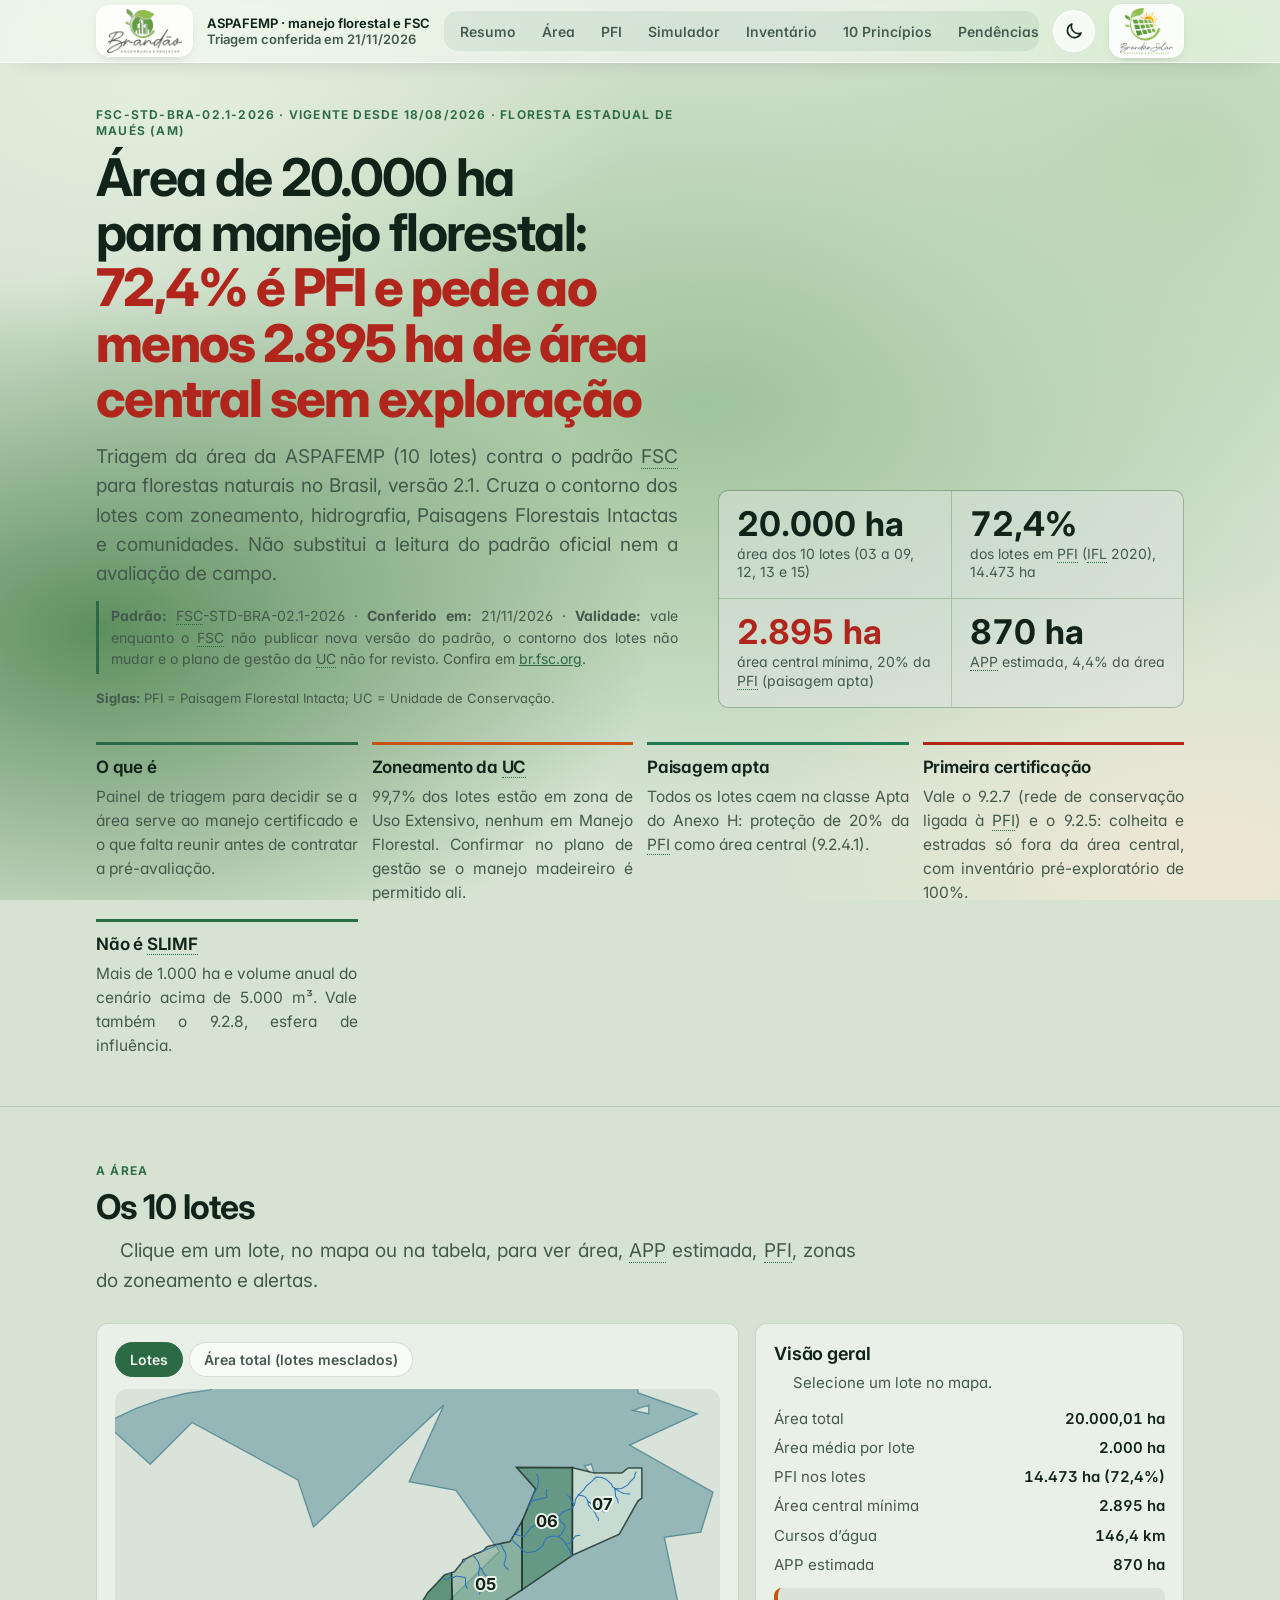
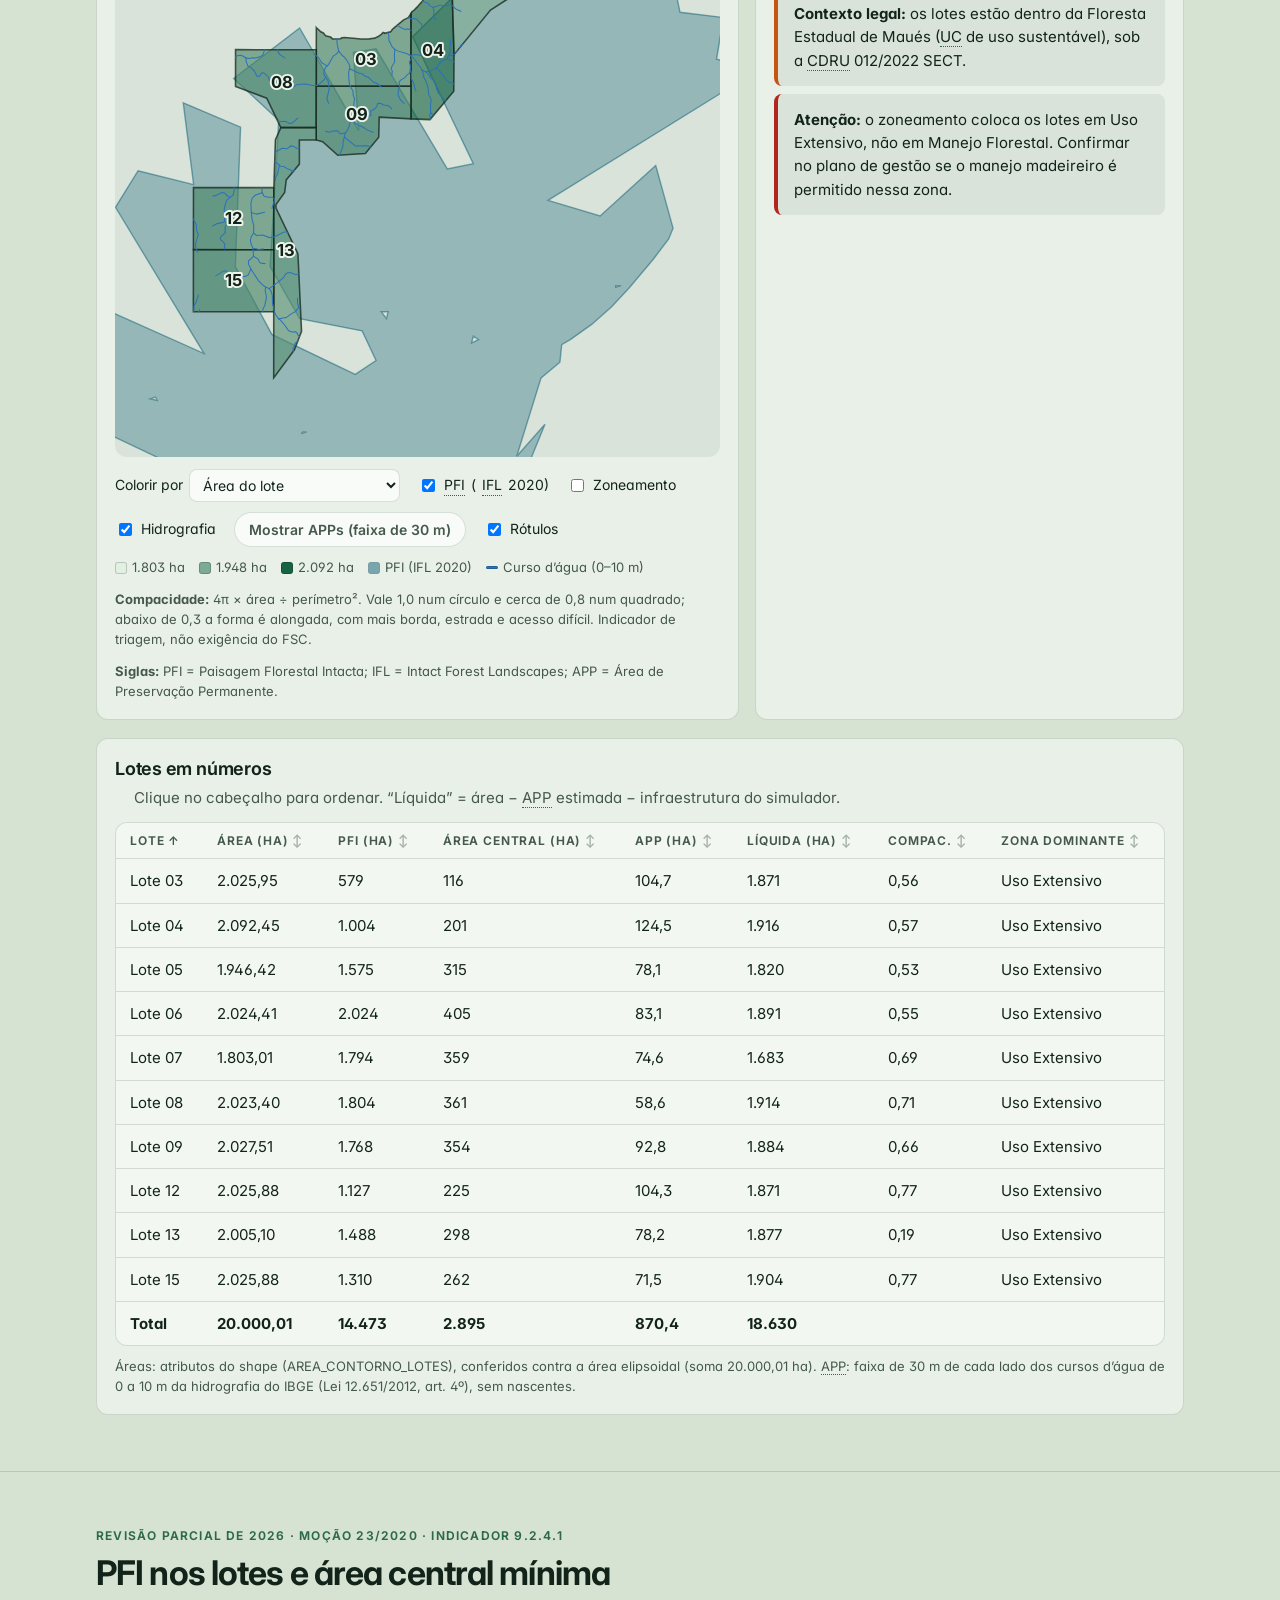
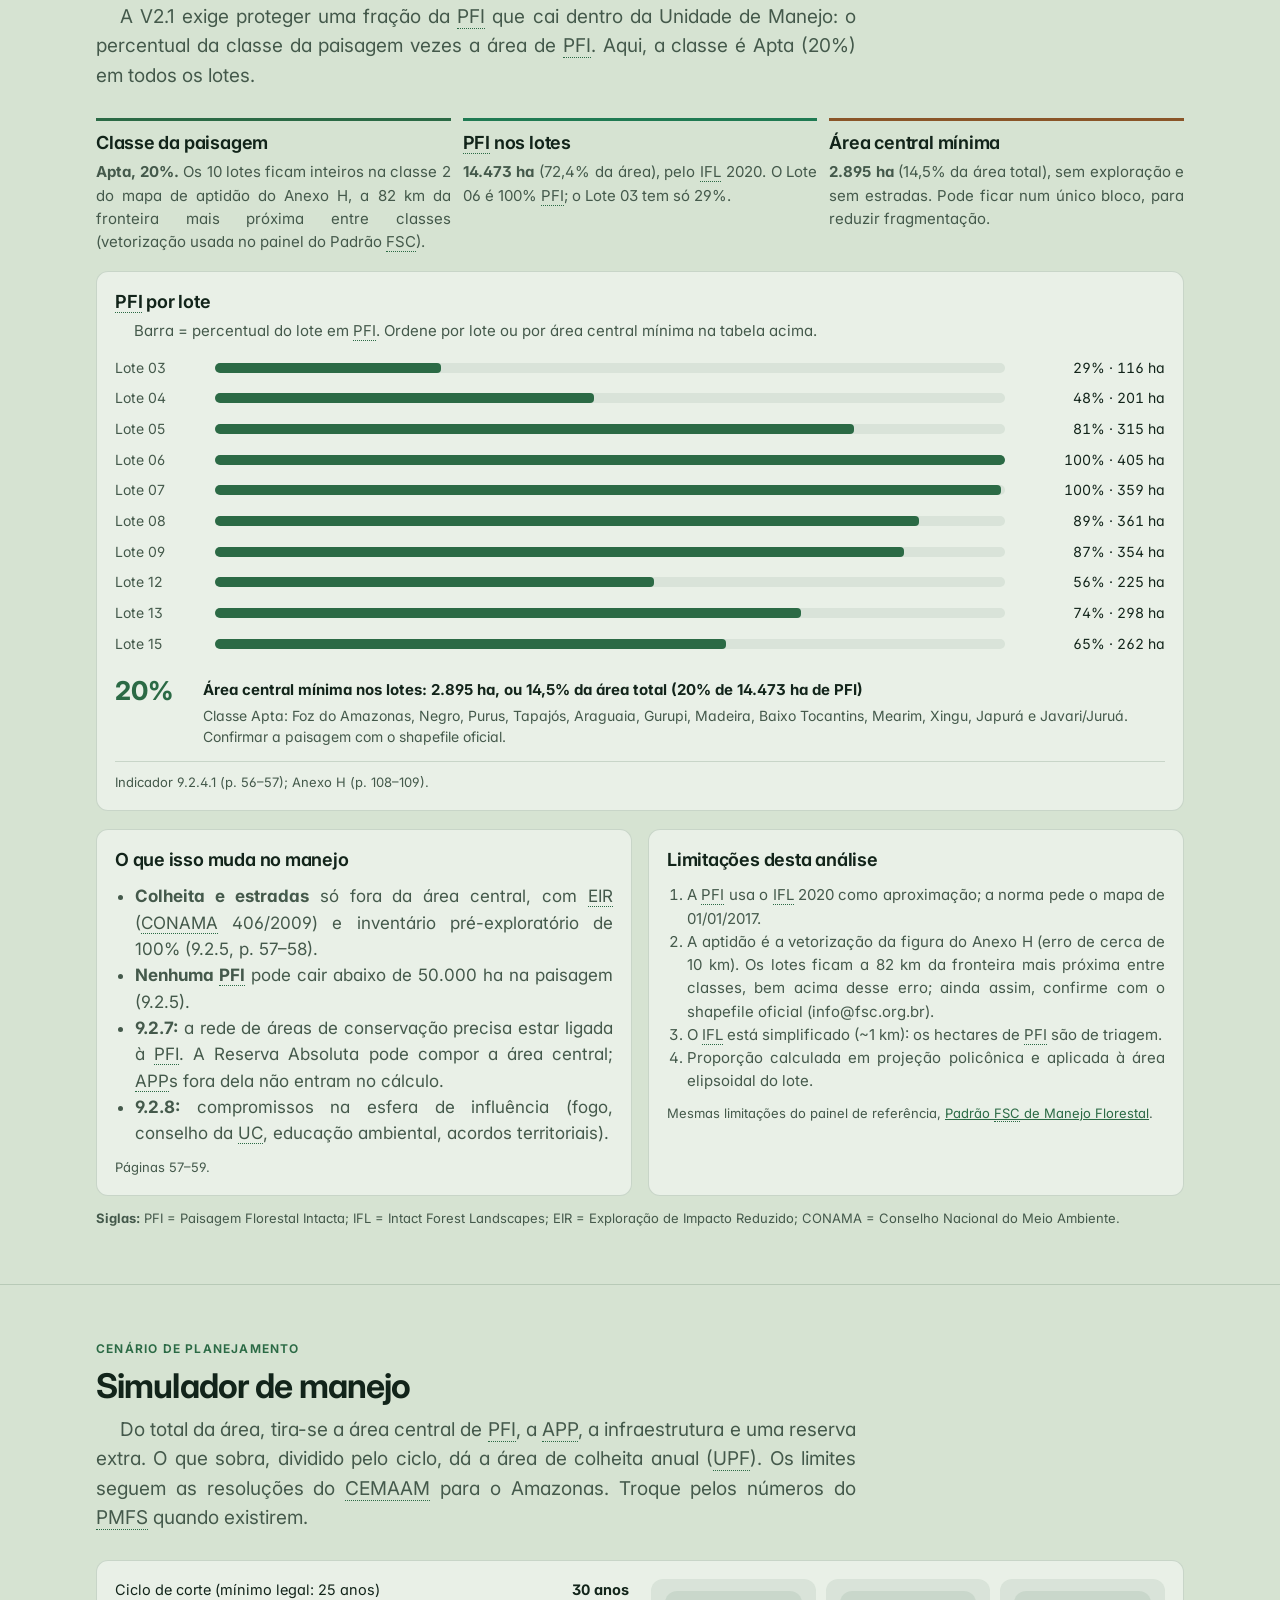
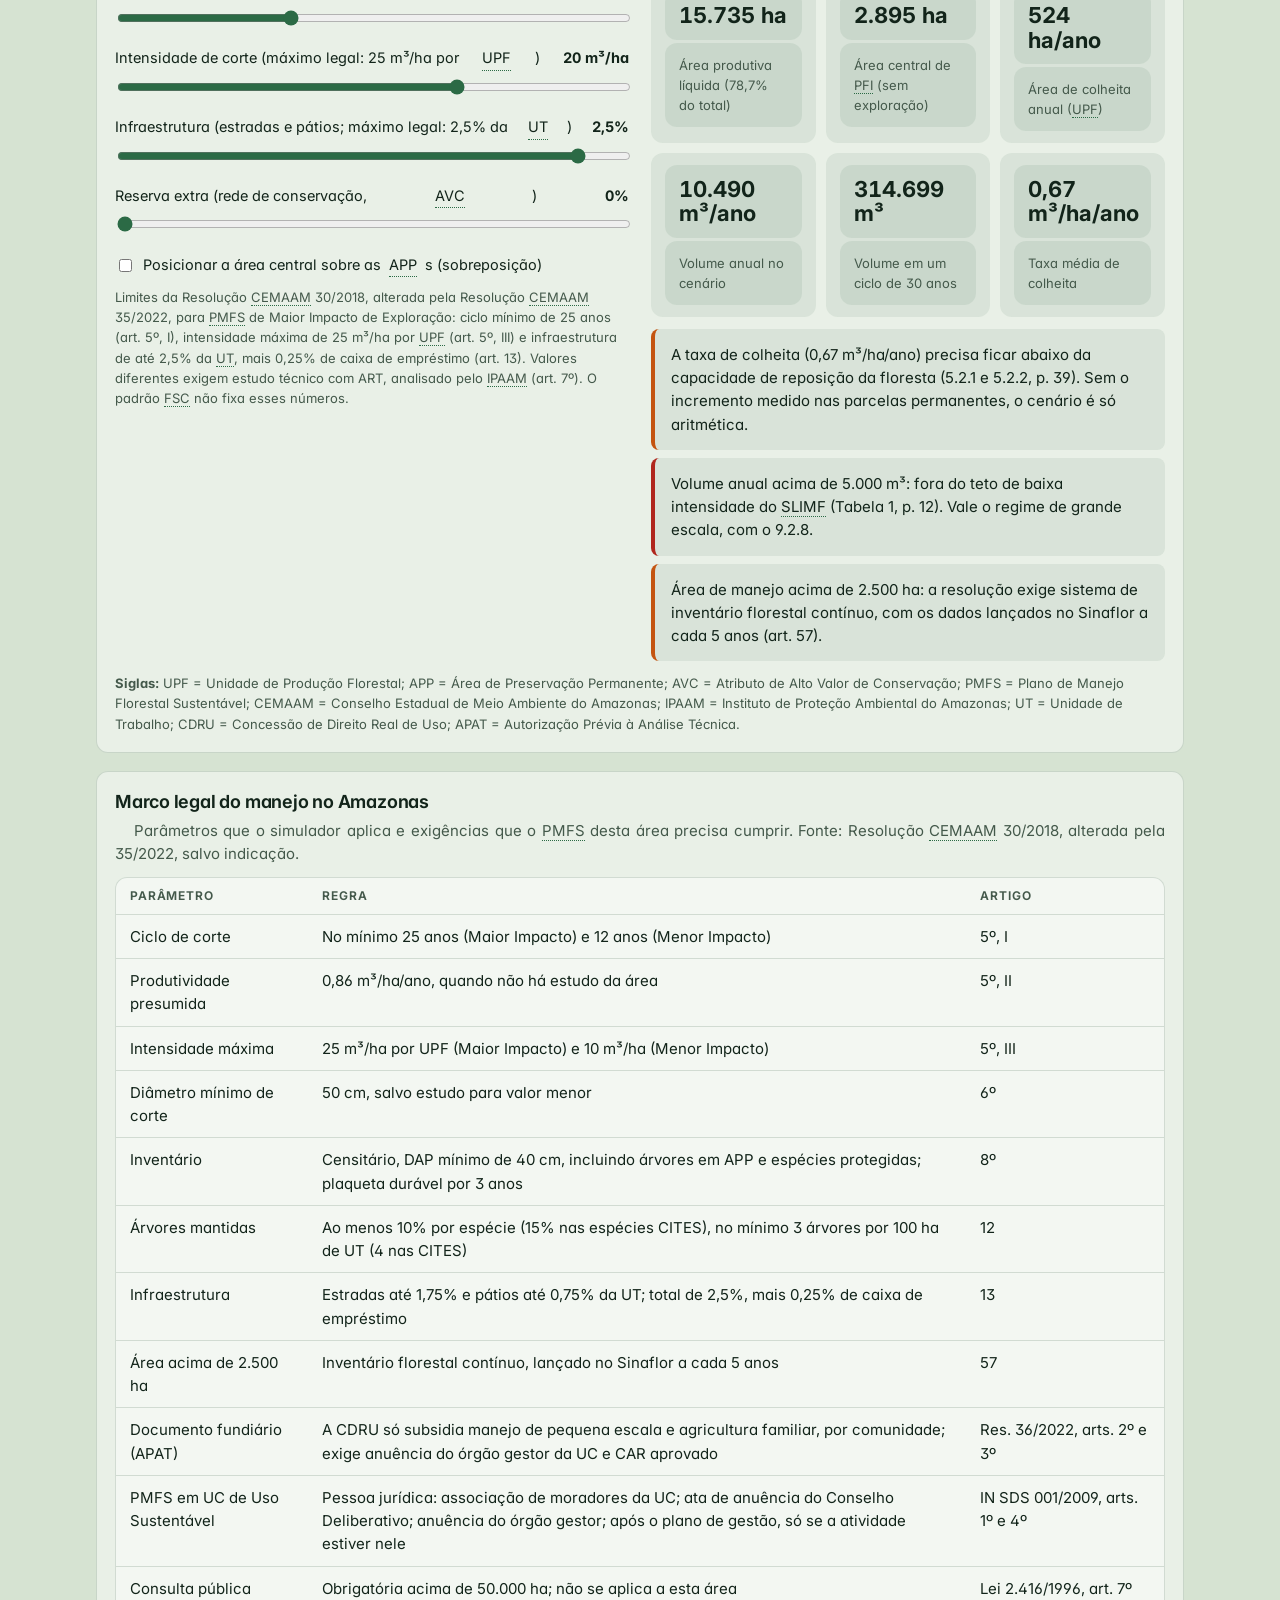
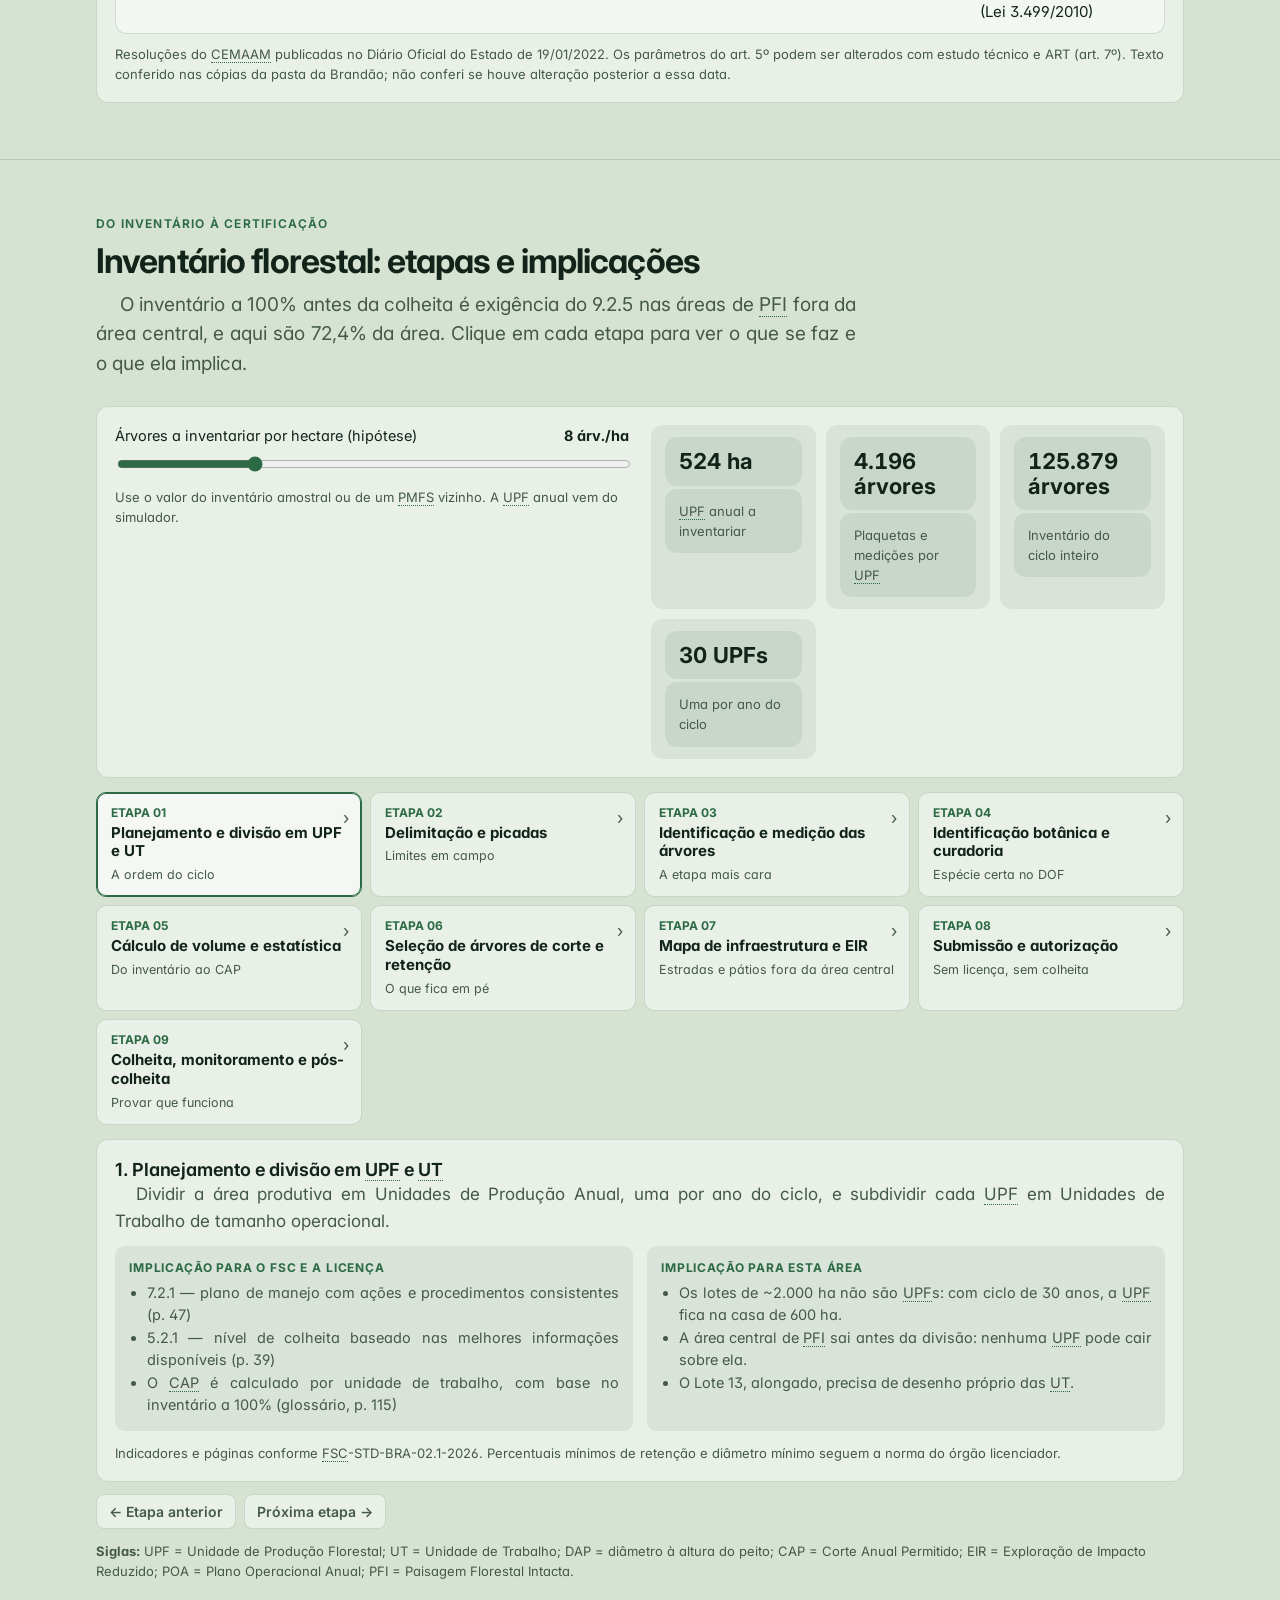
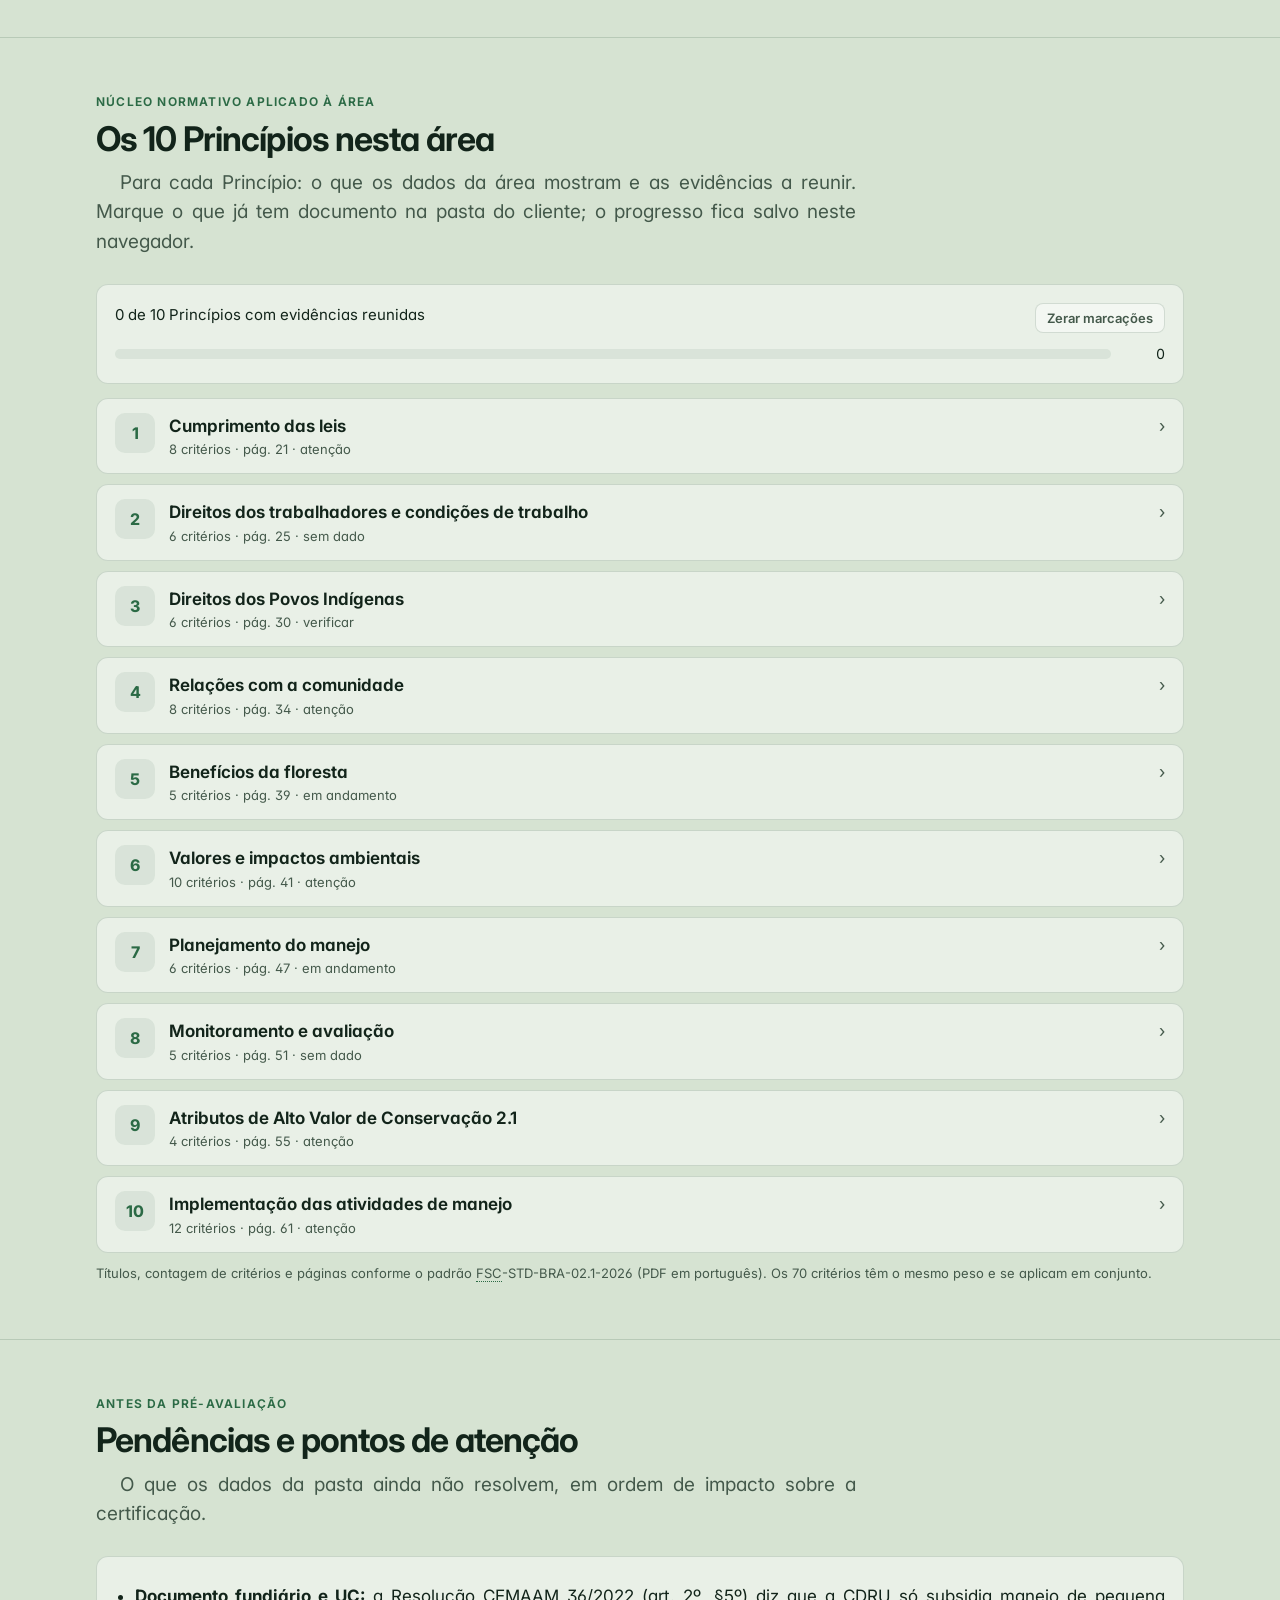
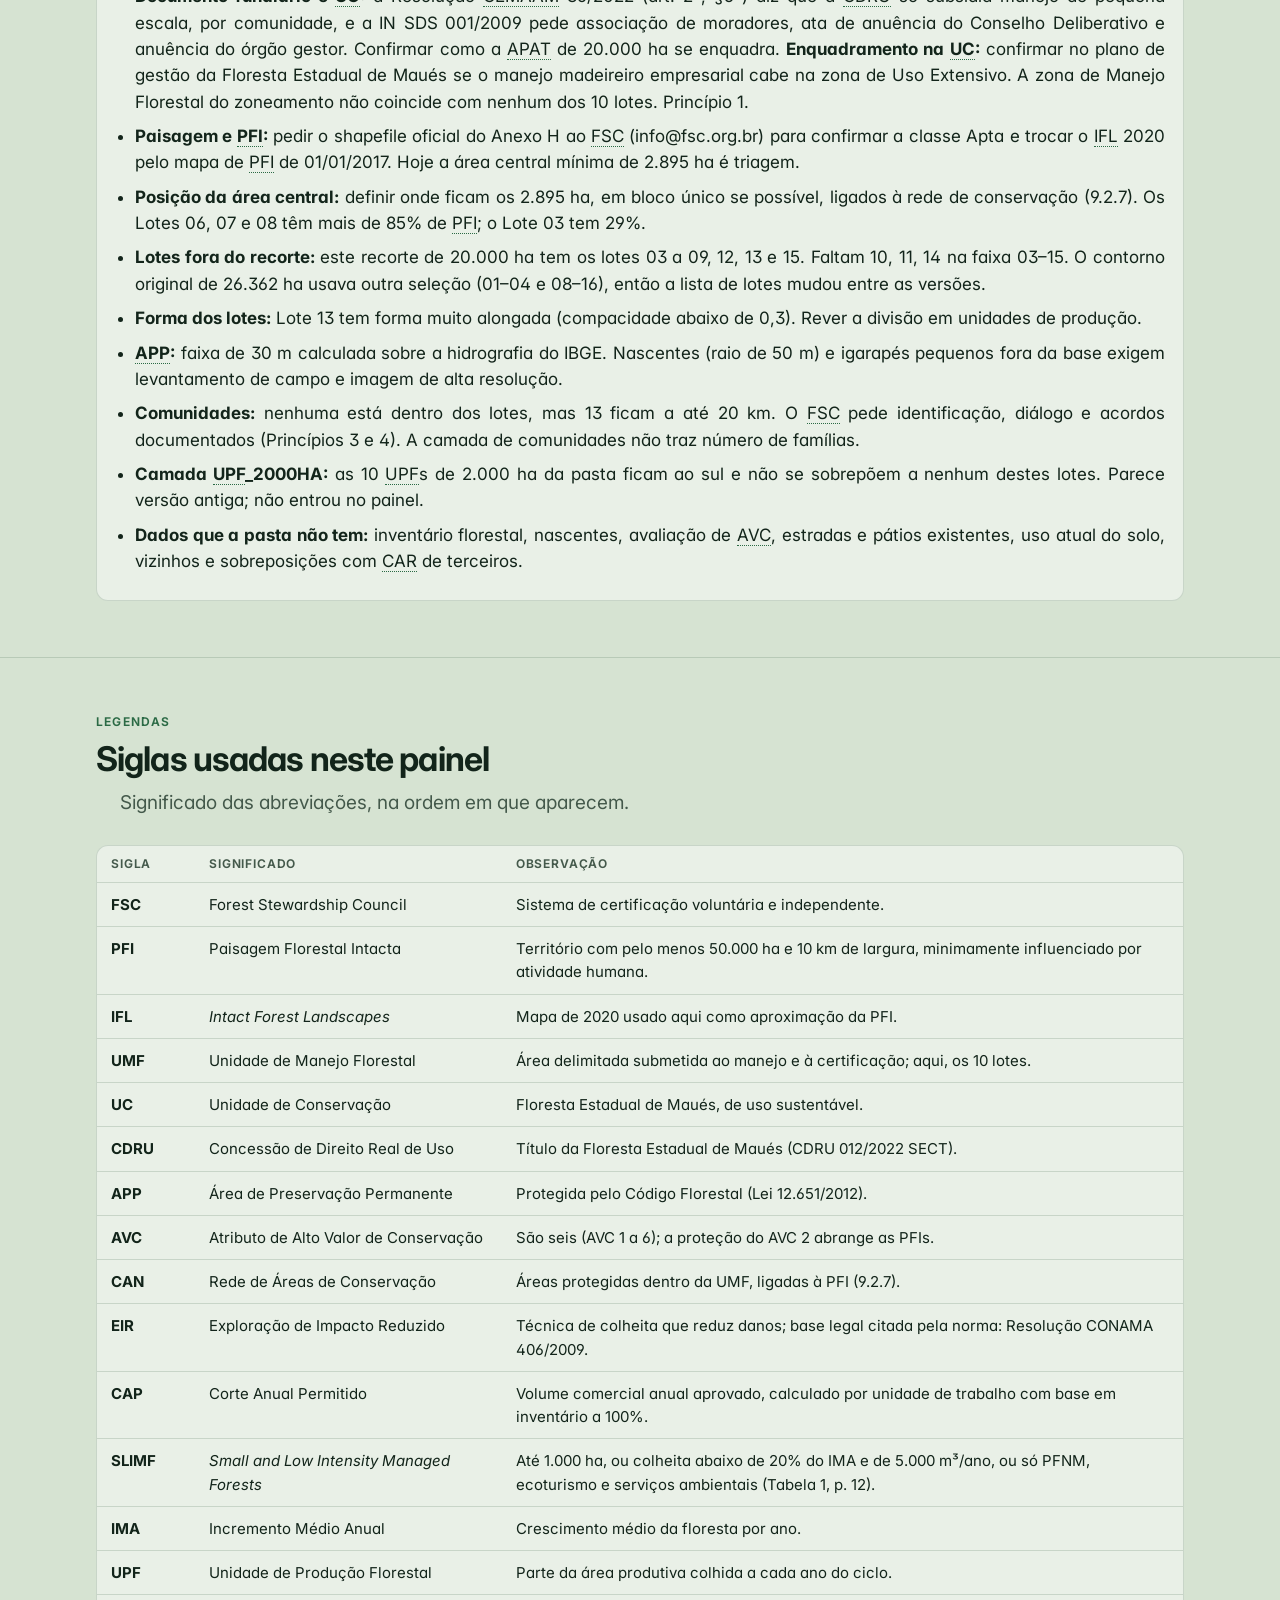
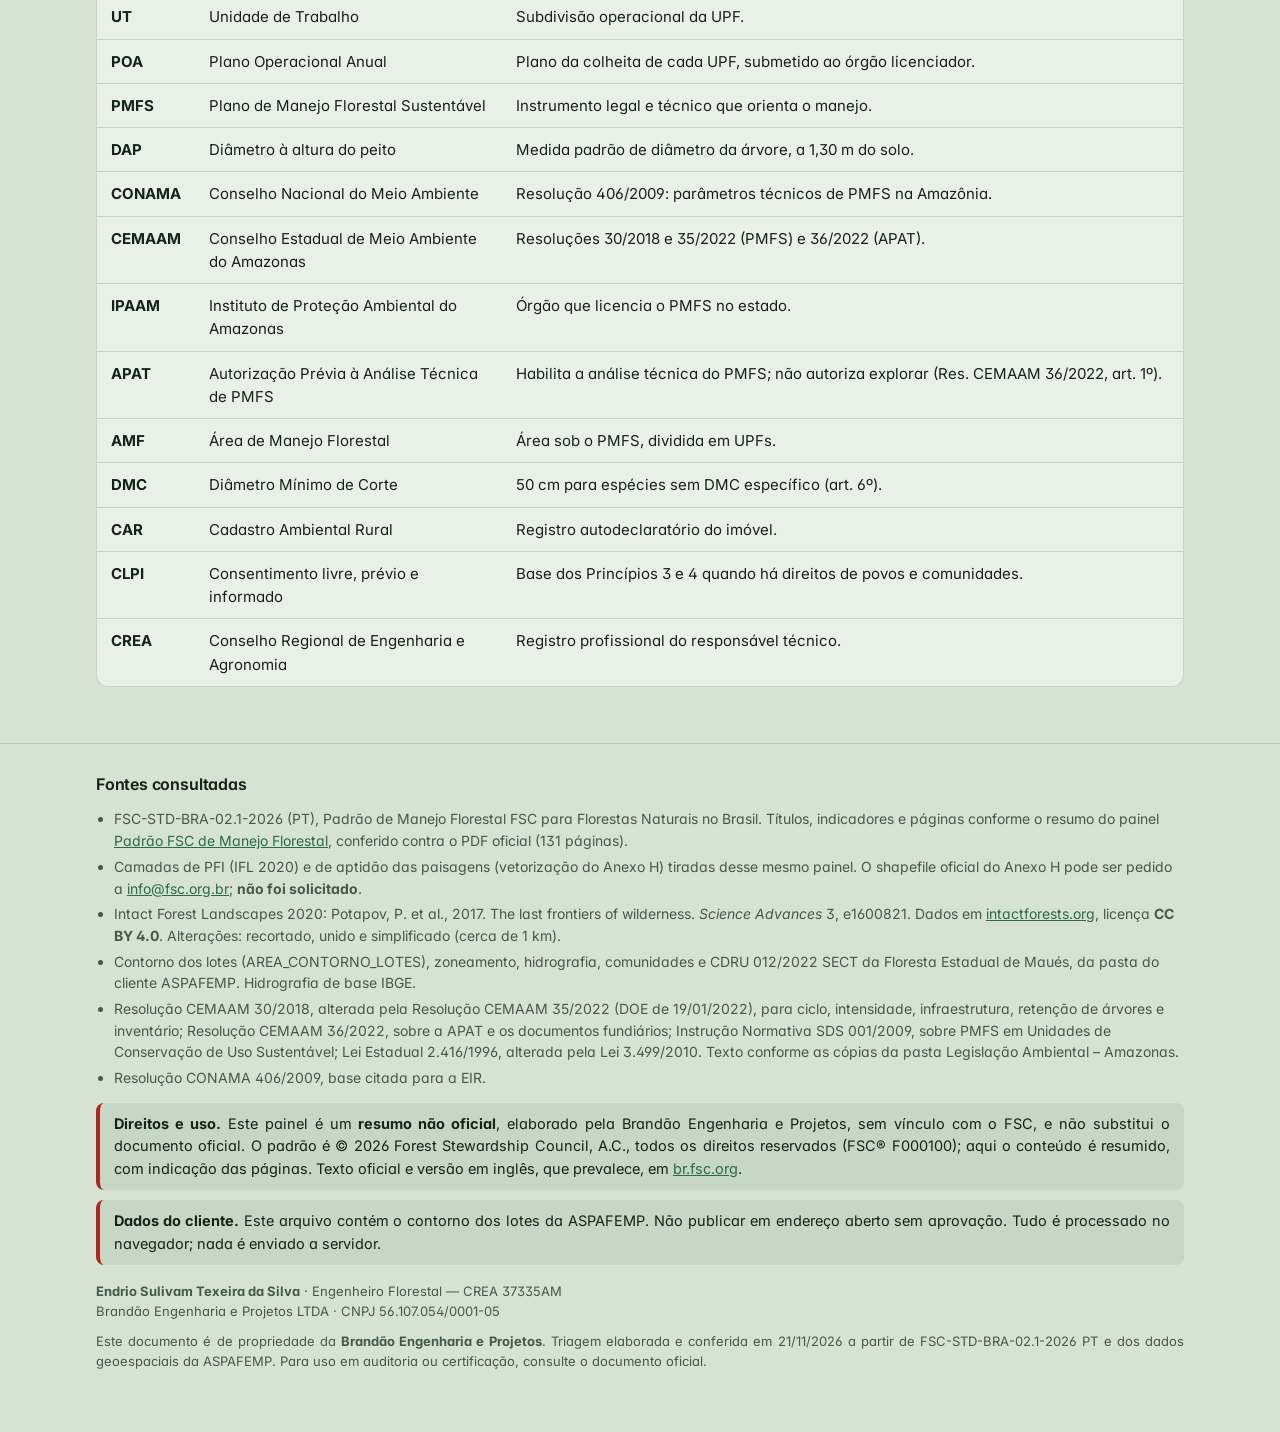
==== commit 005a1c66: "Apply Amazonas PMFS rules (CEMAAM 30/2018 as amended by 35/2022) to simulator; add APP toggle Co-Aut" ====
--- a/index.html
+++ b/index.html
@@ -1057,6 +1057,7 @@
 .tabs{display:flex;gap:6px;margin-bottom:12px;flex-wrap:wrap}
 .vtab{font:600 14px var(--font-body);padding:8px 14px;border-radius:99px;border:1px solid var(--line);background:var(--glass-strong);color:var(--muted);cursor:pointer}
 .vtab.on{background:var(--accent);color:var(--solid);border-color:var(--accent)}
+.appz{fill:#e8590c;fill-opacity:.55;stroke:#c2410c;stroke-width:.0004;pointer-events:none}
 .uni{fill:#cfe3d6;fill-opacity:.6;stroke:none}
 .uni-out{fill:none;stroke:var(--ink);stroke-width:.0022;stroke-linejoin:round;pointer-events:none}
 .lot.nolin{stroke:none;cursor:default;pointer-events:none}
@@ -1136,6 +1137,7 @@
           <label><input type="checkbox" id="chkPfi" checked> PFI (IFL 2020)</label>
           <label><input type="checkbox" id="chkZon"> Zoneamento</label>
           <label><input type="checkbox" id="chkHid" checked> Hidrografia</label>
+          <button type="button" class="vtab" id="btnApp" aria-pressed="false">Mostrar APPs (faixa de 30 m)</button>
           <label><input type="checkbox" id="chkLbl" checked> Rótulos</label>
         </div>
         <div class="leg" id="legenda"></div>
@@ -1203,24 +1205,45 @@
     <header>
       <div class="eyebrow">Cenário de planejamento</div>
       <h2>Simulador de manejo</h2>
-      <p class="lede">Do total da área, tira-se a área central de PFI, a APP, a infraestrutura e uma reserva extra. O que sobra, dividido pelo ciclo, dá a área de colheita anual (UPA). Troque pelos números do PMFS quando existirem.</p>
+      <p class="lede">Do total da área, tira-se a área central de PFI, a APP, a infraestrutura e uma reserva extra. O que sobra, dividido pelo ciclo, dá a área de colheita anual (UPF). Os limites seguem as resoluções do CEMAAM para o Amazonas. Troque pelos números do PMFS quando existirem.</p>
     </header>
     <div class="panel">
       <div class="two">
         <div>
-          <div class="fld"><label>Ciclo de corte <b id="vCiclo"></b></label><input type="range" id="ciclo" min="25" max="35" step="1" value="30"></div>
-          <div class="fld"><label>Intensidade de corte <b id="vInt"></b></label><input type="range" id="intens" min="10" max="30" step="1" value="20"></div>
-          <div class="fld"><label>Infraestrutura (estradas, pátios, trilhas) <b id="vInfra"></b></label><input type="range" id="infra" min="0" max="10" step="0.5" value="4"></div>
+          <div class="fld"><label>Ciclo de corte (mínimo legal: 25 anos) <b id="vCiclo"></b></label><input type="range" id="ciclo" min="25" max="40" step="1" value="30"></div>
+          <div class="fld"><label>Intensidade de corte (máximo legal: 25 m³/ha por UPF) <b id="vInt"></b></label><input type="range" id="intens" min="10" max="25" step="1" value="20"></div>
+          <div class="fld"><label>Infraestrutura (estradas e pátios; máximo legal: 2,5% da UT) <b id="vInfra"></b></label><input type="range" id="infra" min="0" max="2.75" step="0.25" value="2.5"></div>
           <div class="fld"><label>Reserva extra (rede de conservação, AVC) <b id="vCons"></b></label><input type="range" id="cons" min="0" max="15" step="1" value="0"></div>
           <label class="chk"><input type="checkbox" id="ovl"> Posicionar a área central sobre as APPs (sobreposição)</label>
-          <p class="src" style="margin-top:10px">Faixas: ciclo de 25 a 35 anos e até 30 m³/ha (IN MMA 5/2006, PMFS de grande porte). Confira a norma vigente e a do órgão licenciador. O padrão FSC não fixa esses números.</p>
+          <p class="src" style="margin-top:10px">Limites da Resolução CEMAAM 30/2018, alterada pela Resolução CEMAAM 35/2022, para PMFS de Maior Impacto de Exploração: ciclo mínimo de 25 anos (art. 5º, I), intensidade máxima de 25 m³/ha por UPF (art. 5º, III) e infraestrutura de até 2,5% da UT, mais 0,25% de caixa de empréstimo (art. 13). Valores diferentes exigem estudo técnico com ART, analisado pelo IPAAM (art. 7º). O padrão FSC não fixa esses números.</p>
         </div>
         <div>
           <div class="outg" id="saida"></div>
           <div class="stack" id="alertaSim"></div>
         </div>
       </div>
-      <p class="src siglas-note"><b>Siglas:</b> UPA = Unidade de Produção Anual; APP = Área de Preservação Permanente; AVC = Atributo de Alto Valor de Conservação; PMFS = Plano de Manejo Florestal Sustentável; IN MMA = Instrução Normativa do Ministério do Meio Ambiente.</p>
+      <p class="src siglas-note"><b>Siglas:</b> UPF = Unidade de Produção Florestal; APP = Área de Preservação Permanente; AVC = Atributo de Alto Valor de Conservação; PMFS = Plano de Manejo Florestal Sustentável; CEMAAM = Conselho Estadual de Meio Ambiente do Amazonas; IPAAM = Instituto de Proteção Ambiental do Amazonas; UT = Unidade de Trabalho; CDRU = Concessão de Direito Real de Uso; APAT = Autorização Prévia à Análise Técnica.</p>
+    </div>
+    <div class="panel" style="margin-top:18px">
+      <h3>Marco legal do manejo no Amazonas</h3>
+      <p class="muted" style="margin-top:6px;font-size:15px">Parâmetros que o simulador aplica e exigências que o PMFS desta área precisa cumprir. Fonte: Resolução CEMAAM 30/2018, alterada pela 35/2022, salvo indicação.</p>
+      <div class="tbl-wrap" style="margin-top:12px"><table>
+        <thead><tr><th>Parâmetro</th><th>Regra</th><th>Artigo</th></tr></thead>
+        <tbody>
+          <tr><td>Ciclo de corte</td><td>No mínimo 25 anos (Maior Impacto) e 12 anos (Menor Impacto)</td><td>5º, I</td></tr>
+          <tr><td>Produtividade presumida</td><td>0,86 m³/ha/ano, quando não há estudo da área</td><td>5º, II</td></tr>
+          <tr><td>Intensidade máxima</td><td>25 m³/ha por UPF (Maior Impacto) e 10 m³/ha (Menor Impacto)</td><td>5º, III</td></tr>
+          <tr><td>Diâmetro mínimo de corte</td><td>50 cm, salvo estudo para valor menor</td><td>6º</td></tr>
+          <tr><td>Inventário</td><td>Censitário, DAP mínimo de 40 cm, incluindo árvores em APP e espécies protegidas; plaqueta durável por 3 anos</td><td>8º</td></tr>
+          <tr><td>Árvores mantidas</td><td>Ao menos 10% por espécie (15% nas espécies CITES), no mínimo 3 árvores por 100 ha de UT (4 nas CITES)</td><td>12</td></tr>
+          <tr><td>Infraestrutura</td><td>Estradas até 1,75% e pátios até 0,75% da UT; total de 2,5%, mais 0,25% de caixa de empréstimo</td><td>13</td></tr>
+          <tr><td>Área acima de 2.500 ha</td><td>Inventário florestal contínuo, lançado no Sinaflor a cada 5 anos</td><td>57</td></tr>
+          <tr><td>Documento fundiário (APAT)</td><td>A CDRU só subsidia manejo de pequena escala e agricultura familiar, por comunidade; exige anuência do órgão gestor da UC e CAR aprovado</td><td>Res. 36/2022, arts. 2º e 3º</td></tr>
+          <tr><td>PMFS em UC de Uso Sustentável</td><td>Pessoa jurídica: associação de moradores da UC; ata de anuência do Conselho Deliberativo; anuência do órgão gestor; após o plano de gestão, só se a atividade estiver nele</td><td>IN SDS 001/2009, arts. 1º e 4º</td></tr>
+          <tr><td>Consulta pública</td><td>Obrigatória acima de 50.000 ha; não se aplica a esta área</td><td>Lei 2.416/1996, art. 7º (Lei 3.499/2010)</td></tr>
+        </tbody>
+      </table></div>
+      <p class="src">Resoluções do CEMAAM publicadas no Diário Oficial do Estado de 19/01/2022. Os parâmetros do art. 5º podem ser alterados com estudo técnico e ART (art. 7º). Texto conferido nas cópias da pasta da Brandão; não conferi se houve alteração posterior a essa data.</p>
     </div>
   </div>
 </section>
@@ -1235,7 +1258,7 @@
     <div class="panel" style="margin-bottom:14px">
       <div class="two">
         <div class="fld" style="margin:0"><label>Árvores a inventariar por hectare (hipótese) <b id="vDens"></b></label><input type="range" id="dens" min="2" max="25" step="1" value="8">
-          <p class="src" style="margin-top:8px">Use o valor do inventário amostral ou de um PMFS vizinho. A UPA anual vem do simulador.</p></div>
+          <p class="src" style="margin-top:8px">Use o valor do inventário amostral ou de um PMFS vizinho. A UPF anual vem do simulador.</p></div>
         <div class="outg" id="saidaInv"></div>
       </div>
     </div>
@@ -1245,7 +1268,7 @@
       <button type="button" class="seg" id="jprev" style="padding:8px 12px;font:600 14px var(--font-body);cursor:pointer;color:var(--muted)">← Etapa anterior</button>
       <button type="button" class="seg" id="jnext" style="padding:8px 12px;font:600 14px var(--font-body);cursor:pointer;color:var(--muted)">Próxima etapa →</button>
     </div>
-    <p class="src siglas-note"><b>Siglas:</b> UPA = Unidade de Produção Anual; UT = Unidade de Trabalho; DAP = diâmetro à altura do peito; CAP = Corte Anual Permitido; EIR = Exploração de Impacto Reduzido; POA = Plano Operacional Anual; PFI = Paisagem Florestal Intacta.</p>
+    <p class="src siglas-note"><b>Siglas:</b> UPF = Unidade de Produção Florestal; UT = Unidade de Trabalho; DAP = diâmetro à altura do peito; CAP = Corte Anual Permitido; EIR = Exploração de Impacto Reduzido; POA = Plano Operacional Anual; PFI = Paisagem Florestal Intacta.</p>
   </div>
 </section>
 
@@ -1300,13 +1323,17 @@
           <tr><td><b>CAP</b></td><td>Corte Anual Permitido</td><td>Volume comercial anual aprovado, calculado por unidade de trabalho com base em inventário a 100%.</td></tr>
           <tr><td><b>SLIMF</b></td><td><i>Small and Low Intensity Managed Forests</i></td><td>Até 1.000 ha, ou colheita abaixo de 20% do IMA e de 5.000 m³/ano, ou só PFNM, ecoturismo e serviços ambientais (Tabela 1, p. 12).</td></tr>
           <tr><td><b>IMA</b></td><td>Incremento Médio Anual</td><td>Crescimento médio da floresta por ano.</td></tr>
-          <tr><td><b>UPA</b></td><td>Unidade de Produção Anual</td><td>Parte da área produtiva colhida a cada ano do ciclo.</td></tr>
-          <tr><td><b>UT</b></td><td>Unidade de Trabalho</td><td>Subdivisão operacional da UPA.</td></tr>
-          <tr><td><b>POA</b></td><td>Plano Operacional Anual</td><td>Plano da colheita de cada UPA, submetido ao órgão licenciador.</td></tr>
+          <tr><td><b>UPF</b></td><td>Unidade de Produção Florestal</td><td>Parte da área produtiva colhida a cada ano do ciclo.</td></tr>
+          <tr><td><b>UT</b></td><td>Unidade de Trabalho</td><td>Subdivisão operacional da UPF.</td></tr>
+          <tr><td><b>POA</b></td><td>Plano Operacional Anual</td><td>Plano da colheita de cada UPF, submetido ao órgão licenciador.</td></tr>
           <tr><td><b>PMFS</b></td><td>Plano de Manejo Florestal Sustentável</td><td>Instrumento legal e técnico que orienta o manejo.</td></tr>
           <tr><td><b>DAP</b></td><td>Diâmetro à altura do peito</td><td>Medida padrão de diâmetro da árvore, a 1,30 m do solo.</td></tr>
           <tr><td><b>CONAMA</b></td><td>Conselho Nacional do Meio Ambiente</td><td>Resolução 406/2009: parâmetros técnicos de PMFS na Amazônia.</td></tr>
-          <tr><td><b>IN MMA</b></td><td>Instrução Normativa do Ministério do Meio Ambiente</td><td>IN 5/2006: ciclo, intensidade e procedimentos de PMFS.</td></tr>
+          <tr><td><b>CEMAAM</b></td><td>Conselho Estadual de Meio Ambiente do Amazonas</td><td>Resoluções 30/2018 e 35/2022 (PMFS) e 36/2022 (APAT).</td></tr>
+          <tr><td><b>IPAAM</b></td><td>Instituto de Proteção Ambiental do Amazonas</td><td>Órgão que licencia o PMFS no estado.</td></tr>
+          <tr><td><b>APAT</b></td><td>Autorização Prévia à Análise Técnica de PMFS</td><td>Habilita a análise técnica do PMFS; não autoriza explorar (Res. CEMAAM 36/2022, art. 1º).</td></tr>
+          <tr><td><b>AMF</b></td><td>Área de Manejo Florestal</td><td>Área sob o PMFS, dividida em UPFs.</td></tr>
+          <tr><td><b>DMC</b></td><td>Diâmetro Mínimo de Corte</td><td>50 cm para espécies sem DMC específico (art. 6º).</td></tr>
           <tr><td><b>CAR</b></td><td>Cadastro Ambiental Rural</td><td>Registro autodeclaratório do imóvel.</td></tr>
           <tr><td><b>CLPI</b></td><td>Consentimento livre, prévio e informado</td><td>Base dos Princípios 3 e 4 quando há direitos de povos e comunidades.</td></tr>
           <tr><td><b>CREA</b></td><td>Conselho Regional de Engenharia e Agronomia</td><td>Registro profissional do responsável técnico.</td></tr>
@@ -1324,7 +1351,8 @@
         <li>Camadas de PFI (IFL 2020) e de aptidão das paisagens (vetorização do Anexo H) tiradas desse mesmo painel. O shapefile oficial do Anexo H pode ser pedido a <a href="mailto:info@fsc.org.br">info@fsc.org.br</a>; <b>não foi solicitado</b>.</li>
         <li>Intact Forest Landscapes 2020: Potapov, P. et al., 2017. The last frontiers of wilderness. <i>Science Advances</i> 3, e1600821. Dados em <a href="https://intactforests.org/data.ifl.html" rel="noopener">intactforests.org</a>, licença <b>CC BY 4.0</b>. Alterações: recortado, unido e simplificado (cerca de 1 km).</li>
         <li>Contorno dos lotes (AREA_CONTORNO_LOTES), zoneamento, hidrografia, comunidades e CDRU 012/2022 SECT da Floresta Estadual de Maués, da pasta do cliente ASPAFEMP. Hidrografia de base IBGE.</li>
-        <li>IN MMA 5/2006 e Resolução CONAMA 406/2009, para ciclo, intensidade e EIR.</li>
+        <li>Resolução CEMAAM 30/2018, alterada pela Resolução CEMAAM 35/2022 (DOE de 19/01/2022), para ciclo, intensidade, infraestrutura, retenção de árvores e inventário; Resolução CEMAAM 36/2022, sobre a APAT e os documentos fundiários; Instrução Normativa SDS 001/2009, sobre PMFS em Unidades de Conservação de Uso Sustentável; Lei Estadual 2.416/1996, alterada pela Lei 3.499/2010. Texto conforme as cópias da pasta Legislação Ambiental – Amazonas.</li>
+        <li>Resolução CONAMA 406/2009, base citada para a EIR.</li>
       </ul>
       <p class="aviso" style="margin-top:10px"><b>Direitos e uso.</b> Este painel é um <b>resumo não oficial</b>, elaborado pela Brandão Engenharia e Projetos, sem vínculo com o FSC, e não substitui o documento oficial. O padrão é © 2026 Forest Stewardship Council, A.C., todos os direitos reservados (FSC® F000100); aqui o conteúdo é resumido, com indicação das páginas. Texto oficial e versão em inglês, que prevalece, em <a href="https://br.fsc.org" rel="noopener">br.fsc.org</a>.</p>
       <p class="aviso" style="margin-top:10px"><b>Dados do cliente.</b> Este arquivo contém o contorno dos lotes da ASPAFEMP. Não publicar em endereço aberto sem aprovação. Tudo é processado no navegador; nada é enviado a servidor.</p></div>
@@ -1334,7 +1362,7 @@
 </footer>
 
 <script>
-const DATA = {"lotes":[{"nome":"Lote 03","lote":"03","area_ha":2025.95,"perim_m":21372.96,"ring":[[-57.7289,-3.88549],[-57.78341,-3.88544],[-57.78338,-3.85183],[-57.78332,-3.8519],[-57.78186,-3.8532],[-57.78085,-3.85417],[-57.77936,-3.85488],[-57.77801,-3.85645],[-57.7752,-3.85724],[-57.77402,-3.85831],[-57.76958,-3.85821],[-57.76953,-3.85816],[-57.76929,-3.85815],[-57.76876,-3.85763],[-57.76708,-3.85745],[-57.76213,-3.85788],[-57.7577,-3.8583],[-57.75312,-3.8583],[-57.75297,-3.85828],[-57.75287,-3.85828],[-57.75134,-3.85803],[-57.74969,-3.85785],[-57.7486,-3.8573],[-57.7478,-3.85693],[-57.74597,-3.85565],[-57.74502,-3.8547],[-57.74459,-3.8547],[-57.74423,-3.85479],[-57.74411,-3.85505],[-57.74068,-3.85424],[-57.74068,-3.85408],[-57.74036,-3.854],[-57.73969,-3.85291],[-57.73846,-3.85181],[-57.73328,-3.84747],[-57.73108,-3.84637],[-57.73035,-3.84595],[-57.72886,-3.84364],[-57.7289,-3.88549]],"area_elip_ha":2025.95,"centroide":[-57.75489,-3.87009],"bbox":[-57.78341367620856,-3.885487758036841,-57.72886276279963,-3.84363895459895],"vertices":38,"app_ha":104.72,"hidro_km":17.71,"zonas":{"Especial para adequação fundiária":0.0,"Preservação":0.01,"Manejo Florestal":0.0,"Uso Extensivo":2003.5,"Uso Intensivo":0.0,"Amortecimento":20.21},"pfi_ha":579.3,"classe":"2"},{"nome":"Lote 04","lote":"04","area_ha":2092.45,"perim_m":21547.76,"ring":[[-57.70552,-3.8203],[-57.70409,-3.86735],[-57.70425,-3.88839],[-57.71793,-3.90464],[-57.72891,-3.90424],[-57.72886,-3.84364],[-57.72815,-3.84253],[-57.72691,-3.84164],[-57.7254,-3.84003],[-57.72491,-3.83948],[-57.72241,-3.83673],[-57.72076,-3.83417],[-57.71942,-3.83185],[-57.71405,-3.82635],[-57.70978,-3.82166],[-57.70813,-3.82098],[-57.70593,-3.82043],[-57.70552,-3.8203]],"area_elip_ha":2092.45,"centroide":[-57.71646,-3.86525],"bbox":[-57.72891462476292,-3.904640956370489,-57.70409173892765,-3.820295564361045],"vertices":17,"app_ha":124.53,"hidro_km":21.17,"zonas":{"Especial para adequação fundiária":0.0,"Preservação":0.5,"Manejo Florestal":0.0,"Uso Extensivo":2089.4,"Uso Intensivo":0.0,"Amortecimento":1.12},"pfi_ha":1003.6,"classe":"2"},{"nome":"Lote 05","lote":"05","area_ha":1946.42,"perim_m":21570.51,"ring":[[-57.6649,-3.79064],[-57.66493,-3.83008],[-57.68312,-3.84172],[-57.70409,-3.86735],[-57.70552,-3.8203],[-57.70374,-3.8197],[-57.70294,-3.81854],[-57.7005,-3.81561],[-57.69922,-3.81384],[-57.69897,-3.81274],[-57.69757,-3.81238],[-57.69226,-3.80963],[-57.68964,-3.80865],[-57.68756,-3.8078],[-57.68665,-3.80701],[-57.68597,-3.80615],[-57.685,-3.80548],[-57.68445,-3.80511],[-57.67187,-3.80241],[-57.6649,-3.79064]],"area_elip_ha":1946.42,"centroide":[-57.68623,-3.82727],"bbox":[-57.70551685329011,-3.867352955904275,-57.66490261475759,-3.790643712033531],"vertices":19,"app_ha":78.11,"hidro_km":13.14,"zonas":{"Especial para adequação fundiária":0.0,"Preservação":0.0,"Manejo Florestal":0.0,"Uso Extensivo":1942.17,"Uso Intensivo":0.0,"Amortecimento":2.66},"pfi_ha":1575.1,"classe":"2"},{"nome":"Lote 06","lote":"06","area_ha":2024.41,"perim_m":21468.61,"ring":[[-57.63591,-3.75992],[-57.63595,-3.81026],[-57.66493,-3.83008],[-57.6649,-3.79064],[-57.65712,-3.77213],[-57.66819,-3.75976],[-57.63591,-3.75992]],"area_elip_ha":2024.41,"centroide":[-57.65056,-3.79112],"bbox":[-57.66818524735631,-3.830080227626183,-57.63591092965312,-3.759755121003507],"vertices":6,"app_ha":83.06,"hidro_km":14.02,"zonas":{"Especial para adequação fundiária":0.0,"Preservação":0.0,"Manejo Florestal":0.0,"Uso Extensivo":2011.57,"Uso Intensivo":0.0,"Amortecimento":11.48},"pfi_ha":2024.4,"classe":"2"},{"nome":"Lote 07","lote":"07","area_ha":1803.01,"perim_m":18084.73,"ring":[[-57.59599,-3.77739],[-57.59827,-3.77913],[-57.60896,-3.79814],[-57.63595,-3.81026],[-57.63591,-3.75992],[-57.62342,-3.76297],[-57.60743,-3.76299],[-57.60397,-3.76009],[-57.59598,-3.76013],[-57.59599,-3.77739]],"area_elip_ha":1803.01,"centroide":[-57.61866,-3.78135],"bbox":[-57.63594765347966,-3.810264582550914,-57.595978050370675,-3.759918907660707],"vertices":9,"app_ha":74.58,"hidro_km":12.51,"zonas":{"Especial para adequação fundiária":0.0,"Preservação":6.33,"Manejo Florestal":0.0,"Uso Extensivo":1792.22,"Uso Intensivo":0.01,"Amortecimento":3.12},"pfi_ha":1794.4,"classe":"2"},{"nome":"Lote 08","lote":"08","area_ha":2023.4,"perim_m":18910.86,"ring":[[-57.82988,-3.86447],[-57.78339,-3.86452],[-57.78344,-3.90926],[-57.80381,-3.90924],[-57.81195,-3.89237],[-57.8299,-3.88557],[-57.82988,-3.86447]],"area_elip_ha":2023.4,"centroide":[-57.80329,-3.88349],"bbox":[-57.82990317157176,-3.909263430170892,-57.78339442904005,-3.864474062885826],"vertices":6,"app_ha":58.56,"hidro_km":9.7,"zonas":{"Especial para adequação fundiária":0.0,"Preservação":0.0,"Manejo Florestal":0.0,"Uso Extensivo":2022.18,"Uso Intensivo":0.0,"Amortecimento":0.0},"pfi_ha":1803.9,"classe":"2"},{"nome":"Lote 09","lote":"09","area_ha":2027.51,"perim_m":19677.85,"ring":[[-57.78341,-3.88544],[-57.7289,-3.88549],[-57.72891,-3.90424],[-57.74717,-3.90326],[-57.74746,-3.91476],[-57.75515,-3.92411],[-57.77104,-3.9251],[-57.77973,-3.91733],[-57.78344,-3.91636],[-57.78341,-3.88544]],"area_elip_ha":2027.51,"centroide":[-57.75971,-3.90193],"bbox":[-57.783442312072,-3.925104196070139,-57.72889848793906,-3.885438788755641],"vertices":9,"app_ha":92.83,"hidro_km":15.5,"zonas":{"Especial para adequação fundiária":0.0,"Preservação":0.3,"Manejo Florestal":0.0,"Uso Extensivo":2025.9,"Uso Intensivo":0.0,"Amortecimento":0.0},"pfi_ha":1767.8,"classe":"2"},{"nome":"Lote 12","lote":"12","area_ha":2025.88,"perim_m":18162.4,"ring":[[-57.85411,-3.94369],[-57.80783,-3.94373],[-57.80787,-3.97938],[-57.85414,-3.97933],[-57.85411,-3.94369]],"area_elip_ha":2025.88,"centroide":[-57.83099,-3.96153],"bbox":[-57.85414354915987,-3.97938104526044,-57.8078322817009,-3.943685620110948],"vertices":4,"app_ha":104.25,"hidro_km":17.47,"zonas":{"Especial para adequação fundiária":0.0,"Preservação":0.0,"Manejo Florestal":0.0,"Uso Extensivo":2024.68,"Uso Intensivo":0.0,"Amortecimento":0.0},"pfi_ha":1126.8,"classe":"2"},{"nome":"Lote 13","lote":"13","area_ha":2005.1,"perim_m":36565.28,"ring":[[-57.80784,-3.9547],[-57.80783,-3.94373],[-57.80693,-3.91614],[-57.80381,-3.90924],[-57.78344,-3.90926],[-57.78344,-3.91636],[-57.79314,-3.91632],[-57.79312,-3.93021],[-57.8007,-3.93928],[-57.8016,-3.94656],[-57.8066,-3.95338],[-57.8066,-3.95549],[-57.79397,-3.98171],[-57.7919,-4.02623],[-57.79598,-4.03688],[-57.80794,-4.05304],[-57.80784,-3.9547]],"area_elip_ha":2005.1,"centroide":[-57.8007,-3.97992],"bbox":[-57.80793929944059,-4.053035532089408,-57.78343572284721,-3.909244106015519],"vertices":16,"app_ha":78.23,"hidro_km":13.21,"zonas":{"Especial para adequação fundiária":0.0,"Preservação":16.46,"Manejo Florestal":0.75,"Uso Extensivo":1986.66,"Uso Intensivo":0.0,"Amortecimento":0.0},"pfi_ha":1487.8,"classe":"2"},{"nome":"Lote 15","lote":"15","area_ha":2025.88,"perim_m":18162.4,"ring":[[-57.85414,-3.97933],[-57.80787,-3.97938],[-57.8079,-4.01503],[-57.85418,-4.01498],[-57.85414,-3.97933]],"area_elip_ha":2025.88,"centroide":[-57.83102,-3.99718],"bbox":[-57.85418044048149,-4.015030078534123,-57.8078668611613,-3.97933426416209],"vertices":4,"app_ha":71.53,"hidro_km":11.99,"zonas":{"Especial para adequação fundiária":0.0,"Preservação":0.0,"Manejo Florestal":0.0,"Uso Extensivo":2024.68,"Uso Intensivo":0.0,"Amortecimento":0.0},"pfi_ha":1310.3,"classe":"2"}],"zoneamento":[{"zona":"Especial para adequação fundiária","geom":{"type":"MultiPolygon","coordinates":[[[[-57.92068402291741,-4.071907102955497],[-57.924263498325566,-4.0693929326556315],[-57.92426348974883,-4.0631714339044525],[-57.92349645282413,-4.059378876812543],[-57.92537141178812,-4.054734057538589],[-57.90155083213793,-4.054819302603489],[-57.90167869396766,-4.0719071189296],[-57.92068402291741,-4.071907102955497]]],[[[-57.553180793190705,-3.927056263143223],[-57.556641356585786,-3.9254139508680534],[-57.5528875152681,-3.91761298475614],[-57.5490163760642,-3.9194312583131627],[-57.553180793190705,-3.927056263143223]]],[[[-57.55523366236556,-3.9182581765783606],[-57.55711057899674,-3.918082213371188],[-57.55675864685631,-3.908052396336279],[-57.55564422667374,-3.9074072045438566],[-57.554588461475575,-3.90805239791518],[-57.55523366236556,-3.9182581765783606]]],[[[-57.5513625094013,-3.9062927834265513],[-57.55235962071599,-3.905471628234767],[-57.55312211591879,-3.9033600871107175],[-57.55312211801878,-3.9054716276776564],[-57.55593749335571,-3.9055302795754048],[-57.555409600462426,-3.89591103947444],[-57.55142115175377,-3.8949139261075927],[-57.5513625094013,-3.9062927834265513]]],[[[-57.562154781507054,-3.9060581597309554],[-57.56455958020137,-3.9054129653654917],[-57.56444226269562,-3.8950312243395118],[-57.55998458501463,-3.8947379587763007],[-57.55951536610989,-3.9057062379272804],[-57.562154781507054,-3.9060581597309554]]],[[[-57.52790101547933,-3.876144695774443],[-57.529953888691885,-3.8714523824615283],[-57.52033468527443,-3.8679918102947632],[-57.51852487554247,-3.8723356320532063],[-57.52790101547933,-3.876144695774443]]],[[[-57.545614403758876,-3.8599562061741004],[-57.54854708295282,-3.856202354394658],[-57.53828268977609,-3.8530937056609758],[-57.535817511837294,-3.856690570676102],[-57.545614403758876,-3.8599562061741004]]],[[[-57.87328885036723,-3.8794814033811384],[-57.874271248982105,-3.8778055375427933],[-57.876178258520255,-3.8764186132126905],[-57.876224488668406,-3.8756326895324946],[-57.8744677258208,-3.870547307226698],[-57.8739129574252,-3.867033769373114],[-57.874375261639116,-3.8653694612009177],[-57.87317326657658,-3.8644910781069974],[-57.873127035650235,-3.8635202317219193],[-57.87449083720061,-3.8618096920718297],[-57.87351999245713,-3.8560770784521528],[-57.874352141560564,-3.854459000651649],[-57.87393606423112,-3.8479866936087737],[-57.87499936594471,-3.8466460006800527],[-57.83878927607401,-3.84590634035645],[-57.838095833402676,-3.8786146066107294],[-57.87328885036723,-3.8794814033811384]]],[[[-57.53834133333877,-3.843181196456486],[-57.544206701893174,-3.84558600204663],[-57.54625957609375,-3.841597535116597],[-57.54561438409992,-3.840483111409524],[-57.54414804283367,-3.840307150733395],[-57.54426535097702,-3.841010997186801],[-57.541215359159494,-3.8397206144672453],[-57.53902736148765,-3.8405843031980695],[-57.53834133333877,-3.843181196456486]]],[[[-57.86791158645799,-3.841855710481565],[-57.8699392295945,-3.8413987725046064],[-57.8715956146269,-3.842055616381424],[-57.87627918493217,-3.841998495243042],[-57.877564310253135,-3.8401421930590107],[-57.882047971240695,-3.8376576016811237],[-57.88438975465906,-3.833316710114128],[-57.88576055540799,-3.8324028371647714],[-57.885532089110725,-3.831717433786931],[-57.88284760304248,-3.8299468097119105],[-57.88110554355876,-3.829804019094913],[-57.86791158645799,-3.841855710481565]]],[[[-57.80997293514098,-3.8178727523962355],[-57.8145869450437,-3.8217104139627214],[-57.81608575963615,-3.8204421789546497],[-57.81839162770323,-3.820326883599343],[-57.81810339305549,-3.8150233616770373],[-57.808324015350586,-3.8147407274757366],[-57.80985991458839,-3.816233955370276],[-57.80997293514098,-3.8178727523962355]]],[[[-57.575761485640015,-3.820859927122504],[-57.579329848810566,-3.8159440455335547],[-57.575686625740126,-3.815420020570645],[-57.57336594336218,-3.8134736332630457],[-57.57114507496021,-3.8100799319035943],[-57.57044637431554,-3.8120013671548167],[-57.56797596984637,-3.8148460917043683],[-57.575761485640015,-3.820859927122504]]],[[[-57.56239103984785,-3.805499864601344],[-57.569804800101934,-3.7968827768014317],[-57.565224571877344,-3.795951204345669],[-57.558121335524675,-3.8038307938681815],[-57.56239103984785,-3.805499864601344]]],[[[-57.841335012971406,-3.7954810196767768],[-57.83839364584036,-3.79604399784142],[-57.837933858914575,-3.810699822509498],[-57.84133501419731,-3.807298649054407],[-57.841335012971406,-3.7954810196767768]]],[[[-57.55144507138976,-3.795601874044288],[-57.559402248226796,-3.795485420442418],[-57.55816015258526,-3.7889643871510934],[-57.55047468491868,-3.7891972869463726],[-57.55070757705325,-3.7942821416297745],[-57.55144507138976,-3.795601874044288]]],[[[-57.929576144160194,-3.7853948818723717],[-57.92825521046185,-3.7839229791415474],[-57.926066236089966,-3.78343234607187],[-57.920782504454884,-3.786829051177935],[-57.919843991467324,-3.788879433773572],[-57.92002805630842,-3.7905797139740587],[-57.92316750054594,-3.7907899401953418],[-57.92317905537379,-3.7919241001178454],[-57.921772764415344,-3.792869817166809],[-57.92117878555359,-3.791659913370068],[-57.91942547003102,-3.7916599148598693],[-57.91886101539608,-3.7922401268925365],[-57.91702728244183,-3.79852880037738],[-57.91449863932065,-3.8002648939525514],[-57.91179117826595,-3.8046096960825673],[-57.909241546801404,-3.8065103419139166],[-57.915175236291105,-3.8130698749287877],[-57.92016134928927,-3.808853334823241],[-57.92448112093112,-3.8154745543318023],[-57.928255215458066,-3.8178522416745504],[-57.93293509323466,-3.818229648380049],[-57.93429376700547,-3.8199657385819443],[-57.935237290585846,-3.820192184226452],[-57.94674827739064,-3.812643951469658],[-57.9492391779798,-3.806378924148058],[-57.95227732374645,-3.801774505588221],[-57.952579250725975,-3.8001138970235147],[-57.95193765397064,-3.7972078310131976],[-57.95273021330048,-3.793546942229909],[-57.951305236208945,-3.793181563496918],[-57.94657843965834,-3.795018851291368],[-57.94503106157264,-3.7946037007562086],[-57.94352142323645,-3.792527940071542],[-57.943408200198895,-3.790452179096107],[-57.94016247833335,-3.787772562629699],[-57.93963410531314,-3.78550809660984],[-57.93733595724344,-3.783337804972473],[-57.93644499447569,-3.7805640127025844],[-57.93459568814369,-3.779356298863511],[-57.933199273755264,-3.779356300036309],[-57.931614154183514,-3.7809791695223525],[-57.93038550487044,-3.783175830659961],[-57.93017999952079,-3.7852439161505838],[-57.929576144160194,-3.7853948818723717]]],[[[-57.565111006711646,-3.774916996116369],[-57.56630910494347,-3.771274759884629],[-57.55658055139018,-3.7582873238145855],[-57.55519075752887,-3.761498242864684],[-57.565111006711646,-3.774916996116369]]]]}},{"zona":"Preservação","geom":{"type":"MultiPolygon","coordinates":[[[[-57.84411230401814,-4.095914369886521],[-57.84483765945774,-4.094372978618453],[-57.83955179329082,-4.089620856289497],[-57.84411230401814,-4.095914369886521]]],[[[-57.56829127081792,-3.9423687777403345],[-57.567372050837896,-3.9421510671858377],[-57.56516523741253,-3.9421510690053463],[-57.56764648413655,-3.9422286065921575],[-57.56829127081792,-3.9423687777403345]]],[[[-57.56003599478154,-3.9405958152449836],[-57.560024618133184,-3.94058892028892],[-57.56003852721864,-3.9406017774665214],[-57.56003599478154,-3.9405958152449836]]],[[[-57.55646205765709,-3.9313689618412897],[-57.555714340187144,-3.9307985032828907],[-57.55352259941442,-3.9275056645132684],[-57.555726489003824,-3.930878581487188],[-57.55646205765709,-3.9313689618412897]]],[[[-57.553307212872596,-3.9271603599583824],[-57.55331808689587,-3.927154603087296],[-57.553230404099985,-3.9270327188252185],[-57.553307212872596,-3.9271603599583824]]],[[[-57.546732761720236,-3.9091199586277376],[-57.54662009233696,-3.9085816472797283],[-57.546939485734526,-3.9083687172175994],[-57.546606478633365,-3.908568522681576],[-57.546732761720236,-3.9091199586277376]]],[[[-57.556855336335175,-3.9108079780424223],[-57.55677343971399,-3.908078169035799],[-57.556759238263126,-3.9080692510117645],[-57.556855336335175,-3.9108079780424223]]],[[[-57.55523056972791,-3.907659996281991],[-57.55564422667378,-3.90740720454395],[-57.55588742706106,-3.9075480050211486],[-57.5556394952312,-3.907399769403561],[-57.55523056972791,-3.907659996281991]]],[[[-57.55593749335566,-3.9055302795753777],[-57.55312183617934,-3.905471627640276],[-57.553121835092284,-3.905479832813321],[-57.55593749335566,-3.9055302795753777]]],[[[-57.74744935081159,-3.903900175237319],[-57.72944552631345,-3.9053474482504975],[-57.72457132507647,-3.906028193433181],[-57.7221179017087,-3.9079413854435794],[-57.720467479738865,-3.907455717797257],[-57.71355433850542,-3.916159363564135],[-57.71379548982149,-3.9193976652715854],[-57.715332091305235,-3.922750100257844],[-57.715011737831084,-3.9278758382692622],[-57.712769240474685,-3.931399783989093],[-57.703478889383796,-3.941010547831893],[-57.68379049453452,-3.955211067362094],[-57.71818974953188,-3.9842653492714994],[-57.7418637724006,-3.994249385832231],[-57.74191927095313,-3.9951373602488007],[-57.7464489969922,-3.9982424235509613],[-57.73967412057691,-4.012097447748359],[-57.69908582166671,-4.030896355321601],[-57.66728657312681,-4.050366646296571],[-57.64475389325796,-4.054491155724747],[-57.650214391323125,-4.053492992233086],[-57.653414392324855,-4.058093002780105],[-57.7687142174979,-4.04559288588972],[-57.80605555932483,-4.05045916936593],[-57.796314699432585,-4.037304993798507],[-57.79222533562223,-4.026623816014347],[-57.79222531909081,-4.013989505085087],[-57.794300483609874,-3.9820680229501315],[-57.80662955407663,-3.9552124604333776],[-57.806629553333316,-3.9538086473974805],[-57.80510367566294,-3.9523438001316595],[-57.80192984883495,-3.946972691731725],[-57.801014318774634,-3.939709485858594],[-57.79661979118865,-3.93598633283479],[-57.79344596419495,-3.930615224503071],[-57.792347329376334,-3.924450655099554],[-57.793445957323065,-3.918164013343634],[-57.7928192037695,-3.9169105025634865],[-57.7805405872109,-3.9180333332080353],[-57.776525341622204,-3.922818543084844],[-57.771115615354155,-3.925941869103281],[-57.764963897832345,-3.927026591698078],[-57.76152461604694,-3.926770021515226],[-57.75560421212154,-3.9246337888120078],[-57.75316280783892,-3.922802730237257],[-57.749012419489766,-3.9180419763076504],[-57.746937223056314,-3.912121549236801],[-57.746693080771045,-3.909008746734766],[-57.74744935081159,-3.903900175237319]]],[[[-57.55265288642901,-3.903536049318455],[-57.552359620716004,-3.905471628234839],[-57.55162766946257,-3.9060744150682],[-57.55237040799784,-3.905479134696852],[-57.55265288642901,-3.903536049318455]]],[[[-57.552373442765784,-3.905478164621547],[-57.55287344013712,-3.903478158397014],[-57.55237040799784,-3.905479134696852],[-57.552373442765784,-3.905478164621547]]],[[[-57.5438064771416,-3.903548510064729],[-57.54436992071994,-3.90346801736268],[-57.542233259935315,-3.9030006225279634],[-57.5438064771416,-3.903548510064729]]],[[[-57.53711139679853,-3.8993490676996374],[-57.536217839895585,-3.8993391820906593],[-57.5363964823399,-3.8994285035078464],[-57.53711139679853,-3.8993490676996374]]],[[[-57.564559266844576,-3.905385235579716],[-57.56457342708971,-3.905378155413471],[-57.56448650580438,-3.898946415756646],[-57.564559266844576,-3.905385235579716]]],[[[-57.53456435890088,-3.8984820996490415],[-57.53459617077519,-3.8984497908341833],[-57.53422925627514,-3.897998061473798],[-57.53456435890088,-3.8984820996490415]]],[[[-57.532399538577806,-3.896619017066687],[-57.53138648534407,-3.8962184978829595],[-57.532516467253,-3.8967125602323276],[-57.532399538577806,-3.896619017066687]]],[[[-57.53088341569898,-3.895406115847121],[-57.53088648514204,-3.8954184959315454],[-57.532399538577806,-3.896619017066687],[-57.53088341569898,-3.895406115847121]]],[[[-57.87447302600955,-3.8705738082744205],[-57.874473025911,-3.8703511995079136],[-57.8744677258208,-3.8705473072267784],[-57.87447302600955,-3.8705738082744205]]],[[[-57.5208643278353,-3.8665836733440617],[-57.52186646599468,-3.866578419216737],[-57.520866467193635,-3.8665784199940645],[-57.5208643278353,-3.8665836733440617]]],[[[-57.873912957425134,-3.867033769373113],[-57.87424579441571,-3.8659730967054777],[-57.8742556173559,-3.865938716203461],[-57.87423657041984,-3.865970461274986],[-57.873912957425134,-3.867033769373113]]],[[[-57.87312703565017,-3.863520231721925],[-57.87367302334202,-3.862477781626125],[-57.8740987598075,-3.8620825347559538],[-57.87368180202092,-3.862456923423422],[-57.87312703565017,-3.863520231721925]]],[[[-57.532966446066716,-3.860184445617947],[-57.53297342066133,-3.8601780471689784],[-57.53407164262624,-3.8584884638145915],[-57.532966446066716,-3.860184445617947]]],[[[-57.54850947456173,-3.856250493422656],[-57.547871965186125,-3.8570665102952013],[-57.548551460843875,-3.856205810632415],[-57.54850947456173,-3.856250493422656]]],[[[-57.74468259308058,-3.855086194596379],[-57.7448227363366,-3.8550782087499513],[-57.744686193564526,-3.8550782088594087],[-57.74468259308058,-3.855086194596379]]],[[[-57.537083533598974,-3.855543708306981],[-57.53822403624226,-3.853269667568251],[-57.53823233917351,-3.8532447585897422],[-57.538218940433,-3.85326653167881],[-57.537083533598974,-3.855543708306981]]],[[[-57.73174967572214,-3.84675782070484],[-57.73180122576725,-3.8467340036856266],[-57.731346546086776,-3.8465001263693614],[-57.73174967572214,-3.84675782070484]]],[[[-57.54417339259227,-3.845577995757797],[-57.544175833671986,-3.8455733460522104],[-57.538586975276395,-3.8432819098386535],[-57.54417339259227,-3.845577995757797]]],[[[-57.84432973876748,-3.8420626111210026],[-57.844593318423925,-3.841930820461492],[-57.84459331829163,-3.8416508478348197],[-57.84432973876748,-3.8420626111210026]]],[[[-57.86962075624396,-3.841408170073276],[-57.869667742480004,-3.841398772743256],[-57.86965364660793,-3.841398772755643],[-57.86962075624396,-3.841408170073276]]],[[[-57.546273386129236,-3.841577982385905],[-57.54599485910175,-3.841140296194072],[-57.54608233029352,-3.8419419005983237],[-57.546273386129236,-3.841577982385905]]],[[[-57.544265350977035,-3.8410109971868747],[-57.54425869901293,-3.8409750444880864],[-57.544262408073884,-3.841010290891191],[-57.544265350977035,-3.8410109971868747]]],[[[-57.54233231323052,-3.8403825146796438],[-57.54125641540166,-3.839728325860012],[-57.541239118706656,-3.839734694230883],[-57.54233231323052,-3.8403825146796438]]],[[[-57.877564310253085,-3.84014219305898],[-57.87917300679416,-3.8390777017353312],[-57.88204797124062,-3.8376576016810966],[-57.87919213658081,-3.8390569690559353],[-57.877564310253085,-3.84014219305898]]],[[[-57.72618751235594,-3.840422954071339],[-57.723166206312186,-3.8371081702983845],[-57.721561981799724,-3.8345947043824387],[-57.72313349142943,-3.8371091272249553],[-57.72618751235594,-3.840422954071339]]],[[[-57.97675892455609,-3.841601037549599],[-57.97291230891803,-3.846217617729934],[-57.97677178273817,-3.8486180403970396],[-57.979223291229296,-3.8511699791451264],[-57.97765922882363,-3.839670318473376],[-57.97675892455609,-3.841601037549599]]],[[[-57.98223024602441,-3.868107117342046],[-57.98479273037596,-3.872255915274532],[-57.98537559256092,-3.8847874246242955],[-57.98787663896745,-3.8893084847261097],[-57.988688099975874,-3.8923369078322674],[-57.988688102027446,-3.898583553463506],[-57.987114207804815,-3.907385700682922],[-57.98465156453391,-3.91185192863482],[-57.98198033845678,-3.9278793875583076],[-57.973442893634946,-3.9474215256127807],[-57.97466552764361,-3.9527304989094643],[-57.98110792868873,-3.9623538023778226],[-57.980796784145554,-3.964454045697405],[-57.98298892354044,-3.9689895232331023],[-57.98070670624822,-3.980147101046881],[-57.971070663046866,-3.9862330592939577],[-57.95261165392231,-4.022478225331441],[-57.95662690531695,-4.027263425140115],[-57.957951919214636,-4.030104927358889],[-57.95876338337741,-4.033133349148473],[-57.958763392096444,-4.039379989238184],[-57.957951936382784,-4.042408407848902],[-57.9548286348334,-4.04781816268878],[-57.95261169230143,-4.050035123044865],[-57.94723216046224,-4.0531443659255295],[-57.94918586973984,-4.059807370024201],[-57.95286227819627,-4.064253721695133],[-57.954187292113104,-4.067095223883124],[-57.954998756285164,-4.070123644758602],[-57.95499876499245,-4.076370285766257],[-57.95418730925813,-4.079398704410154],[-57.95106400764085,-4.084808459358987],[-57.94627882376824,-4.08882372706816],[-57.940327803509916,-4.090967304044746],[-57.93964703873064,-4.092928001170341],[-57.9508208391378,-4.111461447040406],[-57.95348012596714,-4.110669313418026],[-57.959717286550045,-4.11028057461588],[-57.96284059522828,-4.110553826188784],[-57.96808199693165,-4.112397221267029],[-57.97898659057462,-4.098189997518123],[-57.98654140466147,-4.085556067139188],[-57.99282148611209,-4.0722424654596905],[-57.99776635316107,-4.0583774121754566],[-58.00132838313168,-4.044094437863529],[-58.00347327107697,-4.029531097985298],[-58.00418036016142,-4.014827648127072],[-58.00410691058784,-3.9435317867545234],[-58.00336956366502,-3.9288301852557144],[-58.00119477989428,-3.9142716454022497],[-57.99760350300077,-3.899996369664508],[-57.99263031790149,-3.8861418326068278],[-57.986323117643636,-3.872841456972217],[-57.98261538953835,-3.8666697347963734],[-57.98223024602441,-3.868107117342046]]],[[[-57.88553208911063,-3.8317174337869297],[-57.884972997624374,-3.8309776698815434],[-57.88465690561778,-3.8308371841862807],[-57.88498948008386,-3.8310034717160932],[-57.88553208911063,-3.8317174337869297]]],[[[-57.8679193707014,-3.8418486001583543],[-57.8811055435587,-3.829804019094897],[-57.86790494068521,-3.8418484605257546],[-57.8679193707014,-3.8418486001583543]]],[[[-57.80854520955642,-3.82270760203457],[-57.808326108056725,-3.822598050956115],[-57.808322295656104,-3.8225999237261648],[-57.80854520955642,-3.82270760203457]]],[[[-57.81275610284971,-3.819928037945191],[-57.81209175356594,-3.8192349943523096],[-57.81229123353934,-3.8194631668840975],[-57.81275610284971,-3.819928037945191]]],[[[-57.809873080449925,-3.8167154222472335],[-57.80987812474884,-3.8164980025393627],[-57.80987308042643,-3.8164248599068773],[-57.809873080449925,-3.8167154222472335]]],[[[-57.57577334589155,-3.820877887955179],[-57.57937334220453,-3.815977866986027],[-57.57576528031399,-3.820871683640828],[-57.57577334589155,-3.820877887955179]]],[[[-57.57748328378802,-3.81599395417627],[-57.57747334437835,-3.815977868510921],[-57.57568662574005,-3.8154200205706443],[-57.57748328378802,-3.81599395417627]]],[[[-57.57930529825998,-3.8159778670909077],[-57.57576148564002,-3.8208599271225836],[-57.56799084611899,-3.814857582716575],[-57.57576528031399,-3.820871683640828],[-57.57930529825998,-3.8159778670909077]]],[[[-57.57568662574005,-3.8154200205706443],[-57.57337334929319,-3.8134778625723755],[-57.572069248574905,-3.8117696525751663],[-57.57568662574005,-3.8154200205706443]]],[[[-57.915175236291134,-3.813069874928853],[-57.914879933116694,-3.8127434252704444],[-57.91517296134325,-3.8130775814880384],[-57.92016134928921,-3.8088533348232283],[-57.915175236291134,-3.813069874928853]]],[[[-57.81638170440315,-3.8084051838598896],[-57.815556098705535,-3.8083679949025053],[-57.815473073409485,-3.808377650187131],[-57.81638170440315,-3.8084051838598896]]],[[[-57.68572255177992,-3.8059034640191993],[-57.68572624635058,-3.8058980900415427],[-57.68566376748392,-3.8058630498483326],[-57.68572255177992,-3.8059034640191993]]],[[[-57.90954286700795,-3.80653351996112],[-57.91079450410651,-3.805699089947294],[-57.90953721373546,-3.8065330851021186],[-57.90954286700795,-3.80653351996112]]],[[[-57.5596733658388,-3.8047778413270668],[-57.562093561119944,-3.8052618808202867],[-57.55966877642276,-3.8047752895112965],[-57.5596733658388,-3.8047778413270668]]],[[[-57.56200288484257,-3.80518933955485],[-57.55967395557287,-3.804762368703147],[-57.55900023720913,-3.8043581364676924],[-57.55966877642276,-3.8047752895112965],[-57.56200288484257,-3.80518933955485]]],[[[-57.558113983077924,-3.8038332750001276],[-57.558121335524696,-3.8038307938682854],[-57.55858424764153,-3.803317287448379],[-57.558113983077924,-3.8038332750001276]]],[[[-57.67929077880071,-3.803024866983209],[-57.67857625456842,-3.802738084353912],[-57.67788625537163,-3.80214808277486],[-57.675796257788186,-3.801008080324718],[-57.67559916033262,-3.801073779945755],[-57.6785168401491,-3.802746248761608],[-57.67929077880071,-3.803024866983209]]],[[[-57.8698460364316,-3.801357924719713],[-57.868956037316345,-3.8003179218555263],[-57.86894969442444,-3.8003156286510653],[-57.8698460364316,-3.801357924719713]]],[[[-57.603825742986785,-3.916588353923991],[-57.60326466279818,-3.921544616072077],[-57.61546771418771,-3.9710817854576765],[-57.639759659787316,-3.956006040290996],[-57.64616834024066,-3.95338151629603],[-57.65123425052439,-3.9524659827520314],[-57.660328472147874,-3.947094866442763],[-57.66826302930109,-3.9439210231144677],[-57.68144659915507,-3.934887782448155],[-57.68431524496678,-3.931042553626649],[-57.69035771489278,-3.927197322405632],[-57.69365360657196,-3.923657269945441],[-57.70266273009607,-3.9185004487035098],[-57.70457886117176,-3.8888060797021793],[-57.70256469146714,-3.871838255376103],[-57.702564686983166,-3.865490579502353],[-57.68346068821318,-3.842175093222411],[-57.63042119243475,-3.808178435364874],[-57.6094638858784,-3.798668876729433],[-57.60865308080152,-3.799412119374818],[-57.59884487272167,-3.8022134445830926],[-57.59793540258089,-3.8063621319836574],[-57.59420564455653,-3.8123783408453678],[-57.59404042186568,-3.816736482339998],[-57.590427206571185,-3.8258005622810924],[-57.589296101184466,-3.8330439363135658],[-57.58723120001795,-3.8387603943112167],[-57.59295558554939,-3.845223425349474],[-57.59583880896769,-3.855474896453889],[-57.59455739112805,-3.866687445912005],[-57.59234079406308,-3.875280235433052],[-57.5958454057831,-3.89262508551653],[-57.59898378361321,-3.898027497703549],[-57.601404765069304,-3.9097289074734918],[-57.603825742986785,-3.916588353923991]]],[[[-57.91722678932876,-3.7979621977921463],[-57.91728695605792,-3.7977882146387665],[-57.91724275014314,-3.797898354192102],[-57.91722678932876,-3.7979621977921463]]],[[[-57.83828968514667,-3.7993577712736233],[-57.83830345911944,-3.7989187224043715],[-57.83839295324373,-3.796066074420033],[-57.83837304618346,-3.796377589394331],[-57.83828968514667,-3.7993577712736233]]],[[[-57.83821593795674,-3.810417741960052],[-57.84134351714241,-3.807307152030818],[-57.84133501297923,-3.795556466221989],[-57.841335014197334,-3.8072986490544904],[-57.83821593795674,-3.810417741960052]]],[[[-57.84133495831822,-3.795480937994118],[-57.84133495831878,-3.795481056206225],[-57.841334958403735,-3.795481056149444],[-57.84133495831822,-3.795480937994118]]],[[[-57.94502928111013,-3.79460125261095],[-57.94503106157263,-3.794603700756317],[-57.946578439658275,-3.7950188512913487],[-57.94502928111013,-3.79460125261095]]],[[[-57.89282215616275,-3.7945969523228205],[-57.89263600971875,-3.7944378811687796],[-57.892632831736485,-3.7944372070509638],[-57.89282215616275,-3.7945969523228205]]],[[[-57.85791604920241,-3.7947279117619037],[-57.85640605086011,-3.794207911229824],[-57.856398952226144,-3.7942079112358704],[-57.85791604920241,-3.7947279117619037]]],[[[-57.948201300312405,-3.7945282158999043],[-57.9497109381958,-3.7936979100092407],[-57.946578439658275,-3.7950188512913487],[-57.948201300312405,-3.7945282158999043]]],[[[-57.95277251009767,-3.794104237717077],[-57.952735941293106,-3.7935778270254166],[-57.9527324337632,-3.793576918599249],[-57.95277251009767,-3.794104237717077]]],[[[-57.94340744254927,-3.7904515677408566],[-57.94334935043547,-3.7903774353184008],[-57.94256920321178,-3.7897751838256455],[-57.94340744254927,-3.7904515677408566]]],[[[-57.5504364033612,-3.7902500292842287],[-57.55047468491863,-3.789197286946378],[-57.550436403370654,-3.7901584679405977],[-57.5504364033612,-3.7902500292842287]]],[[[-57.55816293742184,-3.788979007613054],[-57.55850930425299,-3.7907974421694766],[-57.55817336912419,-3.7889777839965397],[-57.55816293742184,-3.788979007613054]]],[[[-57.940165954690364,-3.7877678177876835],[-57.939973773650784,-3.7867535527895795],[-57.941033992155546,-3.788442960308691],[-57.940165954690364,-3.7877678177876835]]],[[[-57.920820572402256,-3.786797725828926],[-57.92091180369531,-3.786722653430735],[-57.920825976590514,-3.786787830783743],[-57.920820572402256,-3.786797725828926]]],[[[-57.92957294101831,-3.785377473716846],[-57.92934731951216,-3.785257586514646],[-57.930179999520696,-3.7852439161505638],[-57.92957294101831,-3.785377473716846]]],[[[-57.93931768641929,-3.785112571644538],[-57.93903182640694,-3.78475021606356],[-57.938961076989,-3.7847137471872894],[-57.93903024981498,-3.7847532746641503],[-57.93931768641929,-3.785112571644538]]],[[[-57.93013690643637,-3.7846027517417102],[-57.93014225762116,-3.784602317854948],[-57.9301630925321,-3.784473835524966],[-57.93013690643637,-3.7846027517417102]]],[[[-57.92742801389923,-3.7836122886479813],[-57.92723937599348,-3.7835952824848342],[-57.92821928577968,-3.783909915591891],[-57.92742801389923,-3.7836122886479813]]],[[[-57.926516898467604,-3.78344811243555],[-57.92607597010826,-3.7833878146362077],[-57.92606420249388,-3.7833947404098645],[-57.926516898467604,-3.78344811243555]]],[[[-57.67273867994764,-3.800928203904619],[-57.66863960952713,-3.7955870454111946],[-57.668706953525124,-3.791876165160334],[-57.66735465742253,-3.7871634295658003],[-57.6643190137853,-3.7830031985485633],[-57.66728638528426,-3.7871212013137754],[-57.668690191924476,-3.791881959345754],[-57.66856812157003,-3.795605117541971],[-57.67273867994764,-3.800928203904619]]],[[[-57.93087561468922,-3.7822987878582865],[-57.93108578165177,-3.7819226978179166],[-57.93124927653578,-3.7816307408368193],[-57.931077486667824,-3.781917732499927],[-57.93087561468922,-3.7822987878582865]]],[[[-57.93170596330426,-3.780867801225099],[-57.93171464722296,-3.780876283222703],[-57.932015815207485,-3.7805679428670067],[-57.93170596330426,-3.780867801225099]]],[[[-57.93701123017357,-3.781507518591319],[-57.93700595733747,-3.7814777988632073],[-57.93644499447564,-3.7805640127025817],[-57.93701123017357,-3.781507518591319]]],[[[-57.589833293855676,-3.7604487999260536],[-57.59354487427539,-3.7604392503055104],[-57.593803528939794,-3.760428326437148],[-57.589833293855676,-3.7604487999260536]]],[[[-57.62382940579686,-3.7632564014370034],[-57.632672601767084,-3.76022788855711],[-57.604659437362656,-3.760372345289169],[-57.60820442373332,-3.763256413317345],[-57.62382940579686,-3.7632564014370034]]],[[[-57.555173375368405,-3.7614776844171915],[-57.565073362451265,-3.7748777264615407],[-57.55519075752886,-3.76149824286479],[-57.555873374684744,-3.76007767869804],[-57.555173375368405,-3.7614776844171915]]],[[[-57.66308778567374,-3.782351369726439],[-57.661929303185936,-3.7817380534201286],[-57.66007326110078,-3.776027128137546],[-57.658074446456055,-3.772600573639466],[-57.66978179053386,-3.7600365259215733],[-57.65800905262284,-3.7725337530697636],[-57.660023210422715,-3.776012768013219],[-57.661915297916075,-3.7817500922541467],[-57.66308778567374,-3.782351369726439]]],[[[-57.56668418277506,-3.7599796375636556],[-57.566670015688146,-3.759925802362734],[-57.56667336197565,-3.759977670144132],[-57.56668418277506,-3.7599796375636556]]],[[[-57.556563788737066,-3.758329789411804],[-57.556573374039765,-3.7582776714982598],[-57.555873374684744,-3.76007767869804],[-57.556563788737066,-3.758329789411804]]],[[[-57.533673401689875,-3.7524776672225353],[-57.53256031415292,-3.7501608013944923],[-57.53245319742349,-3.749965469968915],[-57.533673401689875,-3.7524776672225353]]]]}},{"zona":"Manejo Florestal","geom":{"type":"Polygon","coordinates":[[[-57.650214391323125,-4.053492992233086],[-57.64475389325796,-4.054491155724747],[-57.64704109631982,-4.065166087042602],[-57.65589386709747,-4.090514495860919],[-57.66131954628219,-4.10296616348448],[-57.667849317711685,-4.114875995821745],[-57.687390878006624,-4.1422996239168555],[-57.69653763445745,-4.153482876698335],[-57.70671784334125,-4.163734298230364],[-57.71783706476218,-4.1729587879906545],[-57.72979214778049,-4.181070772111104],[-57.742472187324594,-4.1879949972305806],[-57.75575955303663,-4.193667228606299],[-57.76953098050737,-4.1980348460075225],[-57.78365871477706,-4.20105733186362],[-57.79801169549435,-4.202706647137992],[-57.812456772738685,-4.202967491440978],[-57.82685994222723,-4.201837444968713],[-57.84108758844757,-4.199326990951194],[-57.85500772418386,-4.195459418401317],[-57.86849121493755,-4.190270606067051],[-57.88357457184392,-4.182453282298157],[-57.881514249907255,-4.1751931317494515],[-57.85261420729128,-4.122193023698537],[-57.85021420459051,-4.117993014807825],[-57.84461420515565,-4.113293007385641],[-57.843214199915266,-4.108092994954857],[-57.842714189158436,-4.099592973067313],[-57.8443141826331,-4.09619296276246],[-57.839314179590936,-4.089292948923022],[-57.82631418094919,-4.0775929284169985],[-57.806314172333366,-4.050492871533934],[-57.7687142174979,-4.04559288588972],[-57.653414392324855,-4.058093002780105],[-57.650214391323125,-4.053492992233086]]]}},{"zona":"Uso Extensivo","geom":{"type":"MultiPolygon","coordinates":[[[[-57.534596483688105,-3.8985285022201173],[-57.5367934347719,-3.8992432487695194],[-57.534564358901015,-3.898482099649108],[-57.534596483688105,-3.8985285022201173]]],[[[-57.51776648279902,-3.877738454627239],[-57.518517000989924,-3.878437249381135],[-57.51802245534149,-3.8763241920062494],[-57.51776648279902,-3.877738454627239]]],[[[-57.52041408431821,-3.867689279063148],[-57.52153463066015,-3.8667724630040907],[-57.520840451113465,-3.866642304371846],[-57.52041408431821,-3.867689279063148]]],[[[-57.52387421395391,-3.866269131998309],[-57.524723841962995,-3.864357455968084],[-57.52396646178096,-3.864968412922378],[-57.52387421395391,-3.866269131998309]]],[[[-57.921243897290594,-3.8107649842490345],[-57.91757296214107,-3.8351488055515683],[-57.92127296184414,-3.8448488336742845],[-57.93407294901798,-3.8490488360761868],[-57.949772931063016,-3.8485488207259326],[-57.952211695088316,-3.8500790298329743],[-57.954976026162825,-3.8445406372624533],[-57.95533369327301,-3.8373872116254817],[-57.95250335169261,-3.8375361801203187],[-57.93907563039131,-3.830272984137604],[-57.93811902736838,-3.818315415514408],[-57.935237290585846,-3.820192184226452],[-57.9340097165393,-3.8199580117452876],[-57.932673170423755,-3.818225354777052],[-57.92796724254494,-3.8178217791962563],[-57.924122031688476,-3.8155024386177154],[-57.921243897290594,-3.8107649842490345]]],[[[-57.80904156871827,-3.8088249190244876],[-57.80952050219498,-3.8077340093178456],[-57.80919610590193,-3.8079579985522365],[-57.80904156871827,-3.8088249190244876]]],[[[-57.82637633344462,-3.8083354498848694],[-57.82719875977584,-3.8075480160208044],[-57.82852953401412,-3.806079567422035],[-57.827056085505475,-3.807047981039429],[-57.82637633344462,-3.8083354498848694]]],[[[-57.90527297124712,-3.803848708460058],[-57.907768208000505,-3.800665113222877],[-57.905047603018936,-3.800393053810177],[-57.90527297124712,-3.803848708460058]]],[[[-57.96108569797018,-3.7942995415574714],[-57.960865150884466,-3.794078993691924],[-57.958702509509976,-3.7941293150672997],[-57.96108569797018,-3.7942995415574714]]],[[[-57.87713199280655,-3.7928917302215983],[-57.879604352900515,-3.791393321031597],[-57.87847602539898,-3.7910978816064165],[-57.87713199280655,-3.7928917302215983]]],[[[-57.54471186189681,-3.7781505374568845],[-57.54327800428625,-3.775804214241505],[-57.54442641164764,-3.7779180984622642],[-57.54471186189681,-3.7781505374568845]]],[[[-57.53817632847276,-3.762014373751472],[-57.53697339697857,-3.7597488421138925],[-57.536560055214025,-3.7591125104312852],[-57.536610270402335,-3.760204698740624],[-57.53817632847276,-3.762014373751472]]],[[[-57.540479792098154,-3.763904587891008],[-57.538136147525286,-3.760082626817549],[-57.53671729028124,-3.7553096292229298],[-57.53697339697857,-3.7597488421138925],[-57.540479792098154,-3.763904587891008]]],[[[-57.53125041908688,-3.7519587358154705],[-57.53579068975108,-3.760471783439636],[-57.540802656489234,-3.7680771051434663],[-57.536610270402335,-3.760204698740624],[-57.53125041908688,-3.7519587358154705]]],[[[-57.56475737294534,-3.753523051584744],[-57.561682681840075,-3.7517815844613214],[-57.561204543039544,-3.7519686835187156],[-57.56475737294534,-3.753523051584744]]],[[[-57.53046223179539,-3.743593199492184],[-57.52946916775123,-3.741039593665097],[-57.52977434388293,-3.734875019684323],[-57.53896412822936,-3.730612740500996],[-57.528047962139276,-3.731287506155172],[-57.527353100698335,-3.7396258732858962],[-57.52799042878013,-3.7423572936778053],[-57.53046223179539,-3.743593199492184]]],[[[-57.97295255288184,-3.8195973493803987],[-57.97137034477418,-3.8356547375225025],[-57.97144556706568,-3.8537830319514383],[-57.97807290277291,-3.8595488319495765],[-57.97923673116933,-3.8700680012498396],[-57.97185148718993,-3.8741573764377617],[-57.958240661166904,-3.8687862768806207],[-57.95116058849319,-3.8614010050489953],[-57.93501903934528,-3.8634988470111264],[-57.960072933512706,-3.8880489404569762],[-57.96605229890308,-3.8957266832982413],[-57.962757270310426,-3.904858167952466],[-57.96141119998492,-3.9035768084126974],[-57.95447959025974,-3.900355797746005],[-57.94676444779491,-3.8941836647390984],[-57.93635521418091,-3.884641163608829],[-57.93370456208822,-3.883068570922009],[-57.91356297691612,-3.8654904063174755],[-57.903248043288215,-3.8556637233844113],[-57.89696566412372,-3.864353417733606],[-57.895773005981034,-3.8813489735788718],[-57.89337301542819,-3.8970490261702593],[-57.90427300661282,-3.9068490485681107],[-57.91167300291753,-3.919449083055843],[-57.91697300170708,-3.932349120356587],[-57.94067298088652,-3.9535491696734484],[-57.928760754638226,-3.9717529445429562],[-57.90484630667139,-3.991503823569966],[-57.90667304110919,-3.9978493402194926],[-57.91937303406612,-4.006349353748354],[-57.92367304882138,-4.021049388011077],[-57.93217304975254,-4.029549402926258],[-57.94187303813968,-4.030049396375836],[-57.95037304266543,-4.041049417455569],[-57.94273786492356,-4.04816916365399],[-57.9252208029488,-4.052380614606847],[-57.918629013606036,-4.051831302228677],[-57.90697128608123,-4.031872764359215],[-57.89000350830832,-4.012890795352449],[-57.88023788443583,-4.004528964984465],[-57.88023787264564,-3.986279397215649],[-57.89248359537778,-3.9630371589392146],[-57.89543559393076,-3.954663072431312],[-57.891224168968094,-3.944348101247447],[-57.88872172592627,-3.933361739831209],[-57.90502707658854,-3.9234128561731705],[-57.90080666555864,-3.917492538099308],[-57.8924448556386,-3.9091307017454953],[-57.87779643029064,-3.897045714294034],[-57.877796424337674,-3.8834958661150485],[-57.88023782408665,-3.8751340207737455],[-57.88078713511626,-3.864269727598622],[-57.88518165552489,-3.8508419462631194],[-57.88585303858694,-3.8441280569071896],[-57.89757298395632,-3.833848819012987],[-57.90323156348255,-3.826492625649785],[-57.90080662858969,-3.818065944313582],[-57.900090558418746,-3.8131085178864286],[-57.897937980358265,-3.82477983726498],[-57.87624214218227,-3.845103102081696],[-57.87467302138739,-3.860648925210521],[-57.874139168031135,-3.8601404245517177],[-57.87467302165287,-3.8612489271353296],[-57.87577302577901,-3.873448965325896],[-57.8750184031179,-3.8711850911135257],[-57.876224488668406,-3.8756326895324946],[-57.876273027846096,-3.8794489841492075],[-57.8732730353722,-3.8885490159007188],[-57.87267303878629,-3.8946490359717045],[-57.87877303747731,-3.9080490738251723],[-57.88547303316715,-3.9165490955280506],[-57.8777964449317,-3.9303710165721912],[-57.869251535884246,-3.9358642052898833],[-57.863941480968386,-3.9296996391380934],[-57.86925152825727,-3.9188353421254765],[-57.86272076723106,-3.9030882268463283],[-57.86449077778385,-3.887890422790717],[-57.866123222132764,-3.879304915431332],[-57.86349819074961,-3.879240261448201],[-57.84373885525381,-3.9011961469443888],[-57.82921251198547,-3.9144408298796844],[-57.80742298955624,-3.916393977623091],[-57.80498158221681,-3.9085814547632216],[-57.812573109524536,-3.892849079615518],[-57.832888723782084,-3.885058088691255],[-57.83104354370654,-3.872082295291733],[-57.83812360814364,-3.8607297141610335],[-57.83855084665049,-3.8458981235659486],[-57.86088968881713,-3.8463253514574847],[-57.865273022557176,-3.8394488654745844],[-57.875452530440384,-3.8258761137657533],[-57.87913917190056,-3.81330520442548],[-57.86870217171285,-3.811352081660796],[-57.85527445206939,-3.8076289357216724],[-57.8450205574027,-3.8076289445654377],[-57.82799176873631,-3.8144038850903828],[-57.81821232217828,-3.8170276592008023],[-57.81839162770323,-3.820326883599343],[-57.81608575963615,-3.8204421789546497],[-57.8145869450437,-3.8217104139627214],[-57.810996478565514,-3.8206918669934034],[-57.810516105520634,-3.821708046040565],[-57.811766104461405,-3.825948059995765],[-57.81104610531228,-3.8264680624156964],[-57.808948822233134,-3.8230098878436034],[-57.808224740468944,-3.8226478458764155],[-57.8066161100483,-3.8234380553093077],[-57.8055261114307,-3.825478063400534],[-57.805576111638224,-3.828878075373757],[-57.804846112669196,-3.83164808575787],[-57.80058611909967,-3.8365181053964603],[-57.793346127940794,-3.837828115428827],[-57.792306129663885,-3.8388281194278155],[-57.79168613189786,-3.8415981286688847],[-57.79002613509014,-3.8439581374560015],[-57.78981613605353,-3.8452581417238436],[-57.78789613891559,-3.8464681470880744],[-57.7862761424679,-3.8494981579428353],[-57.783736146952826,-3.8522781687399648],[-57.77842615567637,-3.856828187314632],[-57.77561615938441,-3.8576181920462536],[-57.77443811303513,-3.858686488627054],[-57.76999683671016,-3.8585929912214763],[-57.76749616890599,-3.8578281992001506],[-57.75811618028481,-3.8586782093625573],[-57.75011101349975,-3.8582273354445875],[-57.74543601691934,-3.8550782082582145],[-57.74452642561403,-3.855432568122236],[-57.74109619741155,-3.8546201450549753],[-57.733692568704946,-3.847851339704363],[-57.73076288354183,-3.8463254584141158],[-57.728565618154015,-3.8429074808101906],[-57.72282831606632,-3.8371091276067246],[-57.71983759445324,-3.832226301672712],[-57.710194050533836,-3.8220334018449926],[-57.70634884002202,-3.820812697446868],[-57.70335812074435,-3.818920603220379],[-57.69963498044888,-3.814220882291063],[-57.699390840108535,-3.813122245722979],[-57.687977278904405,-3.808178389428028],[-57.68639036667593,-3.8065304355398917],[-57.68211791065659,-3.8039669531485134],[-57.67511844134877,-3.801105633161892],[-57.672352296882146,-3.8009151921089104],[-57.66826294625915,-3.7956051175734995],[-57.66838501655195,-3.7918819594830953],[-57.6670422448202,-3.787060165763118],[-57.66399049069627,-3.782970797873211],[-57.66167115750284,-3.7817500921281564],[-57.659779070079416,-3.7760127681242275],[-57.65770387732656,-3.7725337532087444],[-57.66941058716864,-3.760038440127686],[-57.63267260176776,-3.7602278885569107],[-57.623829405796926,-3.763256401592679],[-57.607899248745206,-3.763256413705058],[-57.60441586433475,-3.760373601332831],[-57.57876922251674,-3.7605058545182213],[-57.581273344240884,-3.766348832878585],[-57.598573322949946,-3.779548868145507],[-57.58207334085223,-3.7953876789345222],[-57.582073339539605,-3.8109489966064696],[-57.57467334785066,-3.835649092250629],[-57.544920402618644,-3.8778033735238195],[-57.559681585075886,-3.8948129882481575],[-57.56444226269562,-3.8950312243395118],[-57.56447534419505,-3.89795869499566],[-57.56447341951183,-3.897449282465323],[-57.58127340161262,-3.9009492804015267],[-57.58947340863912,-3.919849330564862],[-57.571888633334325,-3.928601219697329],[-57.55700923658173,-3.93173374872319],[-57.558236488634165,-3.9338885885674304],[-57.55943649216968,-3.9391186030932457],[-57.56002461813326,-3.9405889202889672],[-57.56243636018865,-3.9417115691304474],[-57.56994648151104,-3.942728606488158],[-57.57254648164807,-3.9465486159856917],[-57.572656483800266,-3.9489586230292857],[-57.5701277702486,-3.9551621297295476],[-57.576833998489754,-3.967197449162472],[-57.58787346798973,-3.9817495156465657],[-57.60837345866337,-4.003249566293369],[-57.61947345205842,-4.011149581214376],[-57.642373406727735,-4.001549540608646],[-57.66987335026149,-3.9808494602745665],[-57.69607331014895,-3.974849423055936],[-57.70537330504069,-3.9855494494802164],[-57.70797331591989,-4.003649502394076],[-57.699635116151825,-4.014172676617266],[-57.68828260703467,-4.025525254607362],[-57.64879291875876,-4.026929093719626],[-57.63564695278591,-4.029956671413903],[-57.64213434181132,-4.033872444126843],[-57.644733232811646,-4.054394728411773],[-57.667042432716684,-4.050366646289188],[-57.698841681170386,-4.030896355386098],[-57.73942997999693,-4.01209744753796],[-57.74614382147216,-3.998242424177032],[-57.741627224184924,-3.995068589321582],[-57.74162722367713,-3.994275129815652],[-57.717884574077054,-3.9842653498585445],[-57.683460771733266,-3.95521255053905],[-57.703236126120046,-3.9409302653496887],[-57.71239138105715,-3.9313477093391094],[-57.71477174671254,-3.9278686928667486],[-57.71501588347104,-3.9226806883183842],[-57.71381121000652,-3.9196087638609716],[-57.71353294106814,-3.915872027966106],[-57.720203854812105,-3.907360812636085],[-57.72172973219367,-3.907910129580427],[-57.724232169264084,-3.9060790672910297],[-57.72911497518672,-3.905285604052175],[-57.747486533507605,-3.903759706298922],[-57.746693080771045,-3.909008746734766],[-57.746937223056314,-3.912121549236801],[-57.749012419489766,-3.9180419763076504],[-57.753162807838976,-3.922802730237234],[-57.75560421212154,-3.9246337888120078],[-57.76152461604688,-3.926770021515207],[-57.76781122912647,-3.9267700167910258],[-57.77373163048489,-3.924633775162833],[-57.7784923642951,-3.920605438598041],[-57.780262380116284,-3.918041952633566],[-57.79277457070772,-3.91682123617883],[-57.793445957323065,-3.918164013343634],[-57.7923473293764,-3.9244506550996205],[-57.79344596419495,-3.930615224503071],[-57.79661979118865,-3.93598633283479],[-57.801014318774634,-3.939709485858594],[-57.80192984883495,-3.946972691731725],[-57.80510367566294,-3.9523438001316595],[-57.806629553333316,-3.9538086473974805],[-57.80662955407663,-3.9552124604333776],[-57.794300483609874,-3.9820680229501315],[-57.79222531909081,-4.013989505085087],[-57.79222533562223,-4.026623816014347],[-57.796314699432585,-4.037304993798507],[-57.82631418094919,-4.0775929284169985],[-57.84483765945774,-4.094372978618453],[-57.842714189158436,-4.099592973067313],[-57.843214199915266,-4.108092994954857],[-57.84461420515565,-4.113293007385641],[-57.85021420459051,-4.117993014807825],[-57.85261420729128,-4.122193023698537],[-57.881514249907255,-4.1751931317494515],[-57.88357457184392,-4.182453282298157],[-57.89365313725191,-4.176133614965037],[-57.90509814636024,-4.167316582422542],[-57.9156418309978,-4.157439385927132],[-57.92438804949767,-4.147500818471054],[-57.937643836745316,-4.139617789817691],[-57.94945840344642,-4.130836706378172],[-57.96035537386332,-4.120939866052093],[-57.96803577317081,-4.112448326797349],[-57.96251331782691,-4.110547234923754],[-57.9593394932594,-4.110303096446315],[-57.95348012596714,-4.110669313418026],[-57.95061147833576,-4.111523810275863],[-57.93931996240544,-4.0928470147097755],[-57.940052380750956,-4.090954919416771],[-57.94591174544398,-4.08875764318882],[-57.95073351129118,-4.084790343839305],[-57.95384629291285,-4.079419233813783],[-57.954700779784076,-4.076367467537333],[-57.954700771021976,-4.0700808304979486],[-57.95384627573419,-4.067090100970694],[-57.95250349998002,-4.064221442469147],[-57.94896345923513,-4.059826903006191],[-57.94701032735173,-4.053113020370767],[-57.952381410100756,-4.050061250378426],[-57.95457866972808,-4.047741906749452],[-57.956348683539744,-4.045239457545654],[-57.95854593821638,-4.039380065902011],[-57.95854592944222,-4.0330934288819025],[-57.95756936392173,-4.030041664126255],[-57.95634865834447,-4.027173005495275],[-57.95238137151156,-4.022351219104629],[-57.97075289444152,-3.9861572548459194],[-57.98033539979754,-3.9801757823789616],[-57.9826547290697,-3.9690063103857702],[-57.98045746463391,-3.964367625097948],[-57.98088470951757,-3.9623534580082103],[-57.97429291754498,-3.9527098771215288],[-57.97331635440491,-3.947338766616295],[-57.98167815399311,-3.9278684812473275],[-57.98430265721201,-3.9118772157888304],[-57.986805094136635,-3.90736059734043],[-57.98869717779945,-3.8953976659327756],[-57.987598544250076,-3.8892330958878736],[-57.985157139362315,-3.8847164816120845],[-57.984424714200216,-3.8722652695988433],[-57.98198330937941,-3.8681148674923223],[-57.98237094128247,-3.866262836912055],[-57.979761898668734,-3.861919938592743],[-57.97924645190016,-3.8516322383979884],[-57.97649014500746,-3.8486445937384057],[-57.97252286349896,-3.846203182981973],[-57.974720125932514,-3.8441279789633476],[-57.97757166444826,-3.839083937373501],[-57.97295255288184,-3.8195973493803987]],[[-57.90135611347881,-4.071850899352751],[-57.90123401995558,-4.0547610116260575],[-57.92537141178812,-4.054734057538589],[-57.92349645282413,-4.059378876812543],[-57.92426348974883,-4.0631714339044525],[-57.924263498325566,-4.0693929326556315],[-57.92068402291741,-4.071907102955497],[-57.90135611347881,-4.071850899352751]],[[-57.70457886117176,-3.8888060797021793],[-57.70266273009607,-3.9185004487035098],[-57.69365360657202,-3.923657269945419],[-57.69035771489278,-3.927197322405632],[-57.68431524496674,-3.9310425536267153],[-57.68144659915512,-3.9348877824481323],[-57.66826302930109,-3.9439210231144677],[-57.660328472147874,-3.947094866442763],[-57.65123425052436,-3.952465982752098],[-57.64616834024066,-3.95338151629603],[-57.63975965978738,-3.9560060402910624],[-57.615467714187666,-3.9710817854577423],[-57.60313858521478,-3.9210328157288763],[-57.60356582671317,-3.9165162003557583],[-57.60106338241418,-3.909680244229267],[-57.59874403892709,-3.898022496274501],[-57.595875385431995,-3.8927734593103223],[-57.59227429939025,-3.874951143316998],[-57.594227414386225,-3.866589300500573],[-57.59544810593965,-3.8554808680038266],[-57.59270151775449,-3.8452269333957063],[-57.5869642137056,-3.838757192221838],[-57.58897836695758,-3.8330198683564074],[-57.59007699910229,-3.8257566571498316],[-57.593006683737535,-3.8197141520949303],[-57.593800140094125,-3.81672341780761],[-57.59392221060642,-3.8123288703086926],[-57.597645351323095,-3.806286364673358],[-57.59862191300442,-3.8021969934145514],[-57.60832649185751,-3.7993893582591753],[-57.6093030532844,-3.7985958975508454],[-57.63042119243475,-3.808178435364874],[-57.68346068821318,-3.842175093222411],[-57.702564686983166,-3.865490579502353],[-57.70256469146714,-3.871838255376103],[-57.70457886117176,-3.8888060797021793]],[[-57.84459331804895,-3.8411373608993107],[-57.844593318423925,-3.841930820461492],[-57.8437388273998,-3.842358068668461],[-57.84459331804895,-3.8411373608993107]]]]}},{"zona":"Uso Intensivo","geom":{"type":"MultiPolygon","coordinates":[[[[-57.64907342752492,-4.026449604760178],[-57.68867336957256,-4.025049574159803],[-57.699973339635,-4.013649535146426],[-57.7079733159199,-4.003649502394089],[-57.70537330504071,-3.985549449480155],[-57.696073310148954,-3.974849423055849],[-57.66987335026152,-3.9808494602745834],[-57.642373406727664,-4.001549540608563],[-57.61947345205848,-4.0111495812144],[-57.608373458663294,-4.003249566293286],[-57.58787346798966,-3.98174951564649],[-57.576833998489626,-3.967197449162266],[-57.580530927507134,-3.973206855744762],[-57.58951192841142,-3.9850101990648814],[-57.603196833218405,-4.001261089327086],[-57.613501866396476,-4.012316352534814],[-57.62486705704439,-4.022278530756962],[-57.63518546242936,-4.029627968061444],[-57.64907342752492,-4.026449604760178]]],[[[-57.86477304478657,-3.88734901928679],[-57.86297305379636,-3.9025490694716085],[-57.86957305304394,-3.9183491145505744],[-57.86417306446787,-3.92924915394289],[-57.869573060652534,-3.935349169032205],[-57.878073047882566,-3.929849144388457],[-57.8854730331672,-3.916549095527967],[-57.87877303747732,-3.9080490738251226],[-57.872673038786196,-3.894649035971728],[-57.8732730353722,-3.8885490159007357],[-57.87627302784599,-3.8794489841492306],[-57.87601672751991,-3.8765442491656104],[-57.874271248982105,-3.8778055375427933],[-57.87328885036723,-3.8794814033811384],[-57.866380586863464,-3.8793112542717223],[-57.86477304478657,-3.88734901928679]]],[[[-57.87395247312613,-3.8669078421921905],[-57.87577302577901,-3.8734489653258164],[-57.87467302165287,-3.8612489271353434],[-57.87321057426553,-3.863361985194878],[-57.874375261639116,-3.8653694612009177],[-57.87395247312613,-3.8669078421921905]]],[[[-57.807673127626096,-3.9158491562099167],[-57.829573099231915,-3.9140491338606416],[-57.84407307534973,-3.9007490796439352],[-57.86341037664108,-3.879238098604767],[-57.838095833402676,-3.8786146066107294],[-57.838473062592016,-3.8602489553270845],[-57.83127307637836,-3.871548997351959],[-57.83317308062532,-3.884949038501594],[-57.812573109524585,-3.892849079615468],[-57.80527312649299,-3.908049133357487],[-57.807673127626096,-3.9158491562099167]]],[[[-57.808613262681746,-3.8147490870248704],[-57.80870997765227,-3.814751882188251],[-57.80847308185951,-3.814548827909575],[-57.808613262681746,-3.8147490870248704]]],[[[-57.80987308043643,-3.816548833844435],[-57.80985991458839,-3.816233955370276],[-57.80933301217615,-3.8157773046846115],[-57.80987308043643,-3.816548833844435]]],[[[-57.91537295912848,-3.7989486828678425],[-57.917072957073174,-3.7980486783081835],[-57.91747295632143,-3.795948670721951],[-57.916672957498804,-3.7978486779602045],[-57.91537295912848,-3.7989486828678425]]],[[[-57.818073070984234,-3.8144488198279833],[-57.81819145918185,-3.8166437797475723],[-57.82837305926738,-3.8138488094241803],[-57.83795087805259,-3.8101573331772425],[-57.83837304612945,-3.7958487378535852],[-57.8367730480072,-3.7964487413272168],[-57.83517305009535,-3.799148752184651],[-57.826473060901414,-3.8083487915874863],[-57.810173079335236,-3.8071488004129543],[-57.80777308244605,-3.8119488192892033],[-57.80847308185951,-3.814548827909575],[-57.818073070984234,-3.8144488198279833]],[[-57.815556098705535,-3.8083679949025053],[-57.81638170440315,-3.8084051838598896],[-57.815473073409485,-3.808377650187131],[-57.815556098705535,-3.8083679949025053]]],[[[-57.945072924685974,-3.7940486406630187],[-57.947272922217095,-3.794248639474589],[-57.9442729254399,-3.793048637916011],[-57.945072924685974,-3.7940486406630187]]],[[[-57.91987295263784,-3.789248645574308],[-57.919472953364846,-3.7911486524649063],[-57.92117295143049,-3.791148651021104],[-57.92177295092048,-3.792348654647028],[-57.92317294918365,-3.791348650011379],[-57.92316750054594,-3.7907899401953418],[-57.92002805630842,-3.7905797139740587],[-57.91987295263784,-3.789248645574308]]],[[[-57.92877294176438,-3.784248620825783],[-57.93013916500673,-3.784630607517506],[-57.92867294181967,-3.783848619533907],[-57.92877294176438,-3.784248620825783]]],[[[-57.84527303949923,-3.807248771952603],[-57.855573027861766,-3.8072487630722156],[-57.86907301303235,-3.8108487639912423],[-57.87937300164673,-3.812748761693457],[-57.875773007240774,-3.825448809047971],[-57.861173030076806,-3.84584888956064],[-57.874973014632985,-3.846148878433569],[-57.87381000457498,-3.848806084641381],[-57.8743730187639,-3.853948903979181],[-57.873549791811975,-3.85601913490052],[-57.87467302138739,-3.860648925210542],[-57.876273012592144,-3.8448488731234405],[-57.886572997058416,-3.8357488348372013],[-57.898172981977844,-3.8242487852509153],[-57.90027297799745,-3.81204874115772],[-57.90357297616531,-3.8260487867514006],[-57.89757298395634,-3.8338488190130104],[-57.88607300102313,-3.8436488606745147],[-57.88547300459122,-3.8503488827372987],[-57.88107301542065,-3.8637489296171417],[-57.88057302075233,-3.8746489650540643],[-57.87807302733442,-3.883048994164157],[-57.87807303326177,-3.89654903749804],[-57.892673021177856,-3.9086490640986766],[-57.90117301454383,-3.9170490840529046],[-57.90547301189517,-3.9231491001506944],[-57.88907303582654,-3.932849144956523],[-57.891473037590984,-3.9438491783771137],[-57.895773036656024,-3.954149208034984],[-57.89267304409871,-3.9626492379078373],[-57.8805730692544,-3.985749321842653],[-57.880573080621296,-4.004049378351767],[-57.890273079628656,-4.012449392465907],[-57.907273083809656,-4.03134942764382],[-57.91887309662054,-4.051349469573546],[-57.92547308914643,-4.051949465670892],[-57.94307306104563,-4.0476494402126875],[-57.95037304266543,-4.041049417455586],[-57.9418730381397,-4.0300493963758575],[-57.93217304975256,-4.029549402926271],[-57.92367304882138,-4.021049388011097],[-57.91937303406604,-4.006349353748268],[-57.90667304110911,-3.9978493402194135],[-57.9047730408209,-3.991249320419137],[-57.92907300209794,-3.971249236442957],[-57.940672980886546,-3.95354916967338],[-57.91697300170709,-3.9323491203566103],[-57.911673002917595,-3.9194490830557784],[-57.904273006612854,-3.9068490485681235],[-57.89337301542821,-3.897049026170269],[-57.895773005981034,-3.8813489735787923],[-57.89697299739926,-3.864248917469593],[-57.90357298606461,-3.8551488824108806],[-57.94676444779492,-3.894183664739036],[-57.95447959025977,-3.900355797745939],[-57.963072935770846,-3.9043489910590163],[-57.966052298903,-3.895726683298187],[-57.96007293351275,-3.888048940456987],[-57.934572953807745,-3.863048881053108],[-57.95147293367354,-3.8609488595891737],[-57.958572928169794,-3.8682488772191395],[-57.96397292287186,-3.8708488810410344],[-57.972072914492564,-3.8736488832126414],[-57.97947290455002,-3.869548863442824],[-57.978072902772915,-3.859548831949508],[-57.97144556706561,-3.8537830319512785],[-57.97137034461974,-3.8352082777583414],[-57.97295255288185,-3.819597349380414],[-57.96840884226612,-3.806937254384901],[-57.96275556890715,-3.7950143046186757],[-57.96177290575651,-3.7943486274653098],[-57.95277291579177,-3.7931486310263174],[-57.952043044256456,-3.7968870763761173],[-57.95257291703943,-3.7995486530948415],[-57.95227732374645,-3.801774505588221],[-57.9492391779798,-3.806378924148058],[-57.94674827739064,-3.812643951469658],[-57.93842760854331,-3.818121202401948],[-57.93937293661944,-3.8297487680462945],[-57.95287292336669,-3.837048780584364],[-57.95535746184096,-3.8369118347269953],[-57.954976026162846,-3.844540637262478],[-57.95221169508827,-3.8500790298328966],[-57.94977293106293,-3.848548820725949],[-57.93407294901798,-3.8490488360762103],[-57.921272961844174,-3.8448488336742233],[-57.917572962141115,-3.8351488055514897],[-57.92128960728332,-3.8105112923853657],[-57.92016134928927,-3.808853334823241],[-57.91517296134325,-3.8130775814880384],[-57.909241546801404,-3.8065103419139166],[-57.911772963919724,-3.804048703564423],[-57.91407296075683,-3.8000486877774833],[-57.90817296745795,-3.8001486931762445],[-57.90527297124713,-3.803848708460072],[-57.9049729709628,-3.7992486928031792],[-57.902972972894,-3.796748685861475],[-57.89927297689477,-3.795248683823913],[-57.89457298223314,-3.7952486878310143],[-57.892072984891975,-3.793848685104489],[-57.889072988237935,-3.7933486859227687],[-57.887172990169866,-3.7915486812866206],[-57.88017299807218,-3.7910486854940553],[-57.87687300207036,-3.793048695260949],[-57.87517300430489,-3.795548705416068],[-57.87127300917348,-3.799248721642779],[-57.87047301036451,-3.801648730696996],[-57.86817301272348,-3.7995487253424596],[-57.86437301704316,-3.7996487289446206],[-57.86277301858221,-3.797248721929821],[-57.855573026354016,-3.793648715482918],[-57.84847303441348,-3.7935487211764216],[-57.84137304262941,-3.794948732134958],[-57.84134351714241,-3.807307152030818],[-57.838850456716855,-3.809800226435799],[-57.84527303949923,-3.807248771952603]],[[-57.86787302049257,-3.8413488692740656],[-57.88107300177074,-3.829248817620822],[-57.88307299957049,-3.8295488169043708],[-57.885572996975036,-3.831148820264749],[-57.88576055540799,-3.8324028371647714],[-57.88438975465906,-3.833316710114128],[-57.882047971240695,-3.8376576016811237],[-57.877564310253135,-3.8401421930590107],[-57.87627918493217,-3.841998495243042],[-57.8715956146269,-3.842055616381424],[-57.8699392295945,-3.8413987725046064],[-57.86791158645799,-3.841855710481565],[-57.86845248890256,-3.8413488687648565],[-57.86787302049257,-3.8413488692740656]],[[-57.868956037316345,-3.8003179218555263],[-57.8698460364316,-3.801357924719713],[-57.86894969442444,-3.8003156286510653],[-57.868956037316345,-3.8003179218555263]],[[-57.89263600971875,-3.7944378811687796],[-57.89282215616275,-3.7945969523228205],[-57.892632831736485,-3.7944372070509638],[-57.89263600971875,-3.7944378811687796]]],[[[-57.53697339697857,-3.759748842113813],[-57.542973388693596,-3.771048879559866],[-57.54307338819934,-3.774548892489019],[-57.548073381642425,-3.7813489138833805],[-57.550173378637204,-3.786748932291615],[-57.55027337832467,-3.7886489392631435],[-57.558173369176465,-3.7884489323548527],[-57.559402248226796,-3.795485420442418],[-57.55154841068218,-3.7956003616696026],[-57.553173373861085,-3.799448977043983],[-57.55837336735741,-3.8045489918282085],[-57.55657336916013,-3.8072490032603588],[-57.55417337101896,-3.8161490381627035],[-57.54757337738246,-3.8274490854100445],[-57.54607337870702,-3.8310490999965365],[-57.54207338635176,-3.8370491228851717],[-57.543573387581134,-3.839949130129246],[-57.542273388969114,-3.8398491308896148],[-57.544168200043345,-3.84042809357791],[-57.54417338669104,-3.839749129059783],[-57.54557338528913,-3.839949128510657],[-57.54627338559601,-3.8410491311580137],[-57.544206701893174,-3.84558600204663],[-57.53834133333877,-3.843181196456486],[-57.53827339641993,-3.842649142280996],[-57.53737340238122,-3.8474491569790525],[-57.53827340553551,-3.8515491681980545],[-57.5366734112077,-3.8552491802381486],[-57.53827340666216,-3.852649171401182],[-57.54857339760839,-3.85564917199582],[-57.548551460843875,-3.856205810632415],[-57.545614403758876,-3.8599562061741004],[-57.535817511837294,-3.856690570676102],[-57.53623802977777,-3.8563056363127157],[-57.53577341319279,-3.8561491835680552],[-57.5313734242942,-3.861849203594737],[-57.5284734278489,-3.861949206155397],[-57.52537343290263,-3.8632492123480353],[-57.523973437730675,-3.8662492221264695],[-57.52077344294295,-3.867549228373414],[-57.52997343543131,-3.87094923109969],[-57.52790101547933,-3.876144695774443],[-57.51852487554247,-3.8723356320532063],[-57.518473450067205,-3.871649242000514],[-57.518073454170406,-3.8750492521274125],[-57.51897345626439,-3.878049260103542],[-57.51697346052223,-3.879749266537784],[-57.51597346506101,-3.882849276243516],[-57.51687346726012,-3.8859492845092323],[-57.521373467825974,-3.8917492978879182],[-57.526673463612795,-3.8940493005937467],[-57.530473459366895,-3.894549299216649],[-57.533973457866054,-3.8973493047527903],[-57.539973452547514,-3.899549306721428],[-57.54167345324578,-3.9023493136324063],[-57.544873449887206,-3.9030493133261586],[-57.54787344798051,-3.904949316680364],[-57.547073451719115,-3.907649325156501],[-57.547173455616736,-3.9116493367744063],[-57.54887346094777,-3.9191493574807574],[-57.55287345364097,-3.9170493484717097],[-57.55667345640257,-3.924849368634311],[-57.556641356585786,-3.9254139508680534],[-57.55347633271042,-3.9269160061602557],[-57.55677346258948,-3.931249387342631],[-57.57217343907034,-3.928049367118505],[-57.589473408639044,-3.919849330564811],[-57.58127340161267,-3.9009492804014547],[-57.564473419511735,-3.897449282465348],[-57.56455958020137,-3.9054129653654917],[-57.562154781507054,-3.9060581597309554],[-57.55951536610989,-3.9057062379272804],[-57.55996729115761,-3.8951422132713134],[-57.54487342430819,-3.877749239451537],[-57.57467334785066,-3.8356490922505566],[-57.582073339539626,-3.81094899660639],[-57.58207334086396,-3.7952489387562722],[-57.59857332294987,-3.779548868145445],[-57.581273344240934,-3.7663488328785206],[-57.57857334795497,-3.760048811706777],[-57.56997335808278,-3.7600488182236185],[-57.56667336202514,-3.7594488185060753],[-57.56647336255119,-3.756348807196171],[-57.565273364212544,-3.753748798486784],[-57.56047337008781,-3.751648794325423],[-57.55677337425478,-3.75374880488495],[-57.55457337628914,-3.759348827298598],[-57.55127337959067,-3.765048850940879],[-57.54237338992625,-3.766148861808931],[-57.53697339697857,-3.759748842113813]],[[-57.55657337409243,-3.757748819856013],[-57.566273361436046,-3.770748860589204],[-57.565111006711646,-3.774916996116369],[-57.555173375368405,-3.7614776844171915],[-57.55657337409243,-3.757748819856013]],[[-57.56937032514735,-3.796794408955864],[-57.569804800101934,-3.7968827768014317],[-57.56239103984785,-3.805499864601344],[-57.5596733658388,-3.8047778413270668],[-57.55966877642276,-3.8047752895112965],[-57.55900023720913,-3.8043581364676924],[-57.558113983077924,-3.8038332750001276],[-57.56527336027498,-3.7954489527003314],[-57.56977335498851,-3.7963489524877945],[-57.56937032514735,-3.796794408955864]],[[-57.57937334224989,-3.8154490153534106],[-57.57576528031399,-3.820871683640828],[-57.567973355398586,-3.8143490204322763],[-57.57047335280064,-3.8114490077165324],[-57.5711733521706,-3.8095490001397496],[-57.57387334872295,-3.8134490123826783],[-57.57567334653733,-3.814849016107565],[-57.57937334224989,-3.8154490153534106]],[[-57.57937334220453,-3.815977866986027],[-57.57577334589155,-3.820877887955179],[-57.57576528031399,-3.820871683640828],[-57.57937334220453,-3.815977866986027]],[[-57.555373428906925,-3.895349283043385],[-57.55593749335571,-3.9055302795754048],[-57.55312211801878,-3.9054716276776564],[-57.552922021478714,-3.9034351230157447],[-57.552734396891964,-3.9035054826952407],[-57.55237040799784,-3.905479134696852],[-57.5513625094013,-3.9062927834265513],[-57.55137343293582,-3.8943492830866435],[-57.555373428906925,-3.895349283043385]],[[-57.553121835092284,-3.905479832813321],[-57.55312183617934,-3.905471627640276],[-57.55593749335571,-3.9055302795754048],[-57.553121835092284,-3.905479832813321]],[[-57.55287344013712,-3.903478158397014],[-57.552373442765784,-3.905478164621547],[-57.55237040799784,-3.905479134696852],[-57.55287344013712,-3.903478158397014]],[[-57.55457344201026,-3.907549319402952],[-57.5556734399085,-3.906849316549124],[-57.55677343919193,-3.9075493178010334],[-57.55711057899674,-3.918082213371188],[-57.55523366236556,-3.9182581765783606],[-57.55457344201026,-3.907549319402952]],[[-57.53407164262624,-3.8584884638145915],[-57.53297342066133,-3.8601780471689784],[-57.53296644607001,-3.860187637290421],[-57.532966446066716,-3.860184445617947],[-57.53407164262624,-3.8584884638145915]],[[-57.566670015688146,-3.759925802362734],[-57.56668418277506,-3.7599796375636556],[-57.56667336197565,-3.759977670144132],[-57.566670015688146,-3.759925802362734]]],[[[-57.53697339697857,-3.759748842113813],[-57.53667339791222,-3.7545488229916213],[-57.53367340174991,-3.751948815570462],[-57.531973404160475,-3.748448803810823],[-57.53097340587408,-3.743848787421232],[-57.52797340961121,-3.742348784063577],[-57.529373407286805,-3.7480488042661433],[-57.53697339697857,-3.759748842113813]],[[-57.53256031415292,-3.7501608013944923],[-57.533673401689875,-3.7524776672225353],[-57.53245319742349,-3.749965469968915],[-57.53256031415292,-3.7501608013944923]]],[[[-57.562002884842634,-3.805189339554837],[-57.55966877642276,-3.8047752895112965],[-57.562093561119944,-3.8052618808202867],[-57.562002884842634,-3.805189339554837]]]]}},{"zona":"Amortecimento","geom":{"type":"MultiPolygon","coordinates":[[[[-57.85561446858723,-3.719686978683988],[-57.853012286838236,-3.7201601069208294],[-57.84899073299231,-3.718740731576529],[-57.84260355950865,-3.71897729972108],[-57.81225519058123,-3.735025405750971],[-57.800169843431576,-3.7253272514953455],[-57.79405256949701,-3.727416091296563],[-57.7752531414734,-3.721000397252181],[-57.766002629309114,-3.7171211387377046],[-57.76182497844367,-3.709959421021007],[-57.7328798283578,-3.7135403029895753],[-57.7091567413064,-3.7102578651651923],[-57.70453148535278,-3.7102578685997187],[-57.696623789733636,-3.7057817987740163],[-57.67827196774958,-3.7074230401259047],[-57.67096107935481,-3.7063786278633626],[-57.658428127904166,-3.701156548477961],[-57.641520662673116,-3.6917713069698515],[-57.62225246950167,-3.671599546691778],[-57.62134358300017,-3.669460208045582],[-57.61420373718601,-3.6685152287148055],[-57.601499011054415,-3.673870148062186],[-57.60107901988971,-3.6770200957947563],[-57.58900427996433,-3.683529995587222],[-57.585644352378736,-3.684579980421412],[-57.58396438816495,-3.690144888818919],[-57.58543435566493,-3.699699728484961],[-57.58354439617414,-3.702744679063782],[-57.56015594380747,-3.707089491479375],[-57.55299425775478,-3.7009224583020655],[-57.532234252330475,-3.6889340102453945],[-57.52702988944326,-3.684912440484787],[-57.51614803769575,-3.6939018475365386],[-57.504319940108445,-3.686331835202507],[-57.49462089938249,-3.688934036247548],[-57.46812595757067,-3.7206335143247524],[-57.457007545612655,-3.727493852359153],[-57.44667691915091,-3.745762193447127],[-57.4459898359143,-3.7774935753317984],[-57.44678134202196,-3.792780945128432],[-57.44912680553805,-3.8079080386401465],[-57.4530017992255,-3.8227173121246825],[-57.45836596628962,-3.8370545318316434],[-57.465163440681025,-3.8507703802966744],[-57.486752411981826,-3.885111260289402],[-57.49663868533548,-3.897551424694948],[-57.50778547516369,-3.90887596299839],[-57.52006769165037,-3.9189577906816404],[-57.533347503166404,-3.9276837689854647],[-57.5600278397727,-3.94059697440019],[-57.557261728571156,-3.9319487157369255],[-57.555726489003824,-3.930878581487188],[-57.55352259941442,-3.9275056645132684],[-57.55611481589326,-3.931098860630867],[-57.549316487142434,-3.9205285556976626],[-57.547173455616736,-3.9116493367744063],[-57.547073451719115,-3.907649325156501],[-57.54777937374242,-3.905266819714396],[-57.54569341171597,-3.903719679114698],[-57.544293405110835,-3.9039196826628775],[-57.542283394056426,-3.9032196793261997],[-57.540465224336835,-3.9003592854526876],[-57.53508335149773,-3.898899651925179],[-57.53418334494625,-3.8975996420179677],[-57.53138648534407,-3.8962184978829595],[-57.53072970400033,-3.894754295416619],[-57.527273306444464,-3.8949896288886867],[-57.52197327635912,-3.8926796162179396],[-57.519863262419385,-3.8905696010410815],[-57.51687346726012,-3.8859492845092323],[-57.51597346506101,-3.882849276243516],[-57.51697346052223,-3.879749266537784],[-57.51845919551232,-3.878486384327598],[-57.51776648279902,-3.877738454627239],[-57.51802245534149,-3.8763241920062494],[-57.51833480862159,-3.8776587915607528],[-57.518531046839996,-3.876574561532548],[-57.518073454170406,-3.8750492521274125],[-57.518473450067205,-3.871649242000514],[-57.52033468527443,-3.8679918102947632],[-57.52085281389375,-3.8681782104987095],[-57.52135323132935,-3.866949397787747],[-57.523973437730675,-3.8662492221264695],[-57.52537343290263,-3.8632492123480353],[-57.5284734278489,-3.861949206155397],[-57.5313734242942,-3.861849203594737],[-57.53427341650872,-3.857649189113691],[-57.53699446151706,-3.8556523005189627],[-57.53828268977609,-3.8530937056609758],[-57.538786572673125,-3.85324631038907],[-57.53827340666216,-3.852649171401182],[-57.5366734112077,-3.8552491802381486],[-57.53827340553551,-3.8515491681980545],[-57.53737340238122,-3.8474491569790525],[-57.53902736148765,-3.8405843031980695],[-57.541215359159494,-3.8397206144672453],[-57.54426535097702,-3.841010997186801],[-57.544168200043345,-3.84042809357791],[-57.542273388969114,-3.8398491308896148],[-57.543521444399666,-3.8399451345260176],[-57.54207338635176,-3.8370491228851717],[-57.54607337870702,-3.8310490999965365],[-57.54757337738246,-3.8274490854100445],[-57.55417337101896,-3.8161490381627035],[-57.55657336916013,-3.8072490032603588],[-57.55837336735741,-3.8045489918282085],[-57.553173373861085,-3.799448977043983],[-57.55070757705325,-3.7942821416297745],[-57.550436403370654,-3.7901584679405977],[-57.5509233069846,-3.788632484785623],[-57.55027337832467,-3.7886489392631435],[-57.550173378637204,-3.786748932291615],[-57.548073381642425,-3.7813489138833805],[-57.54381326555578,-3.7764885482477935],[-57.54307338819934,-3.774548892489019],[-57.542973388693596,-3.771048879559866],[-57.53579068975108,-3.760471783439636],[-57.529373407286805,-3.7480488042661433],[-57.527353100698335,-3.7396258732858962],[-57.528047962139276,-3.731287506155172],[-57.54019824639487,-3.7309367472041726],[-57.53052002423112,-3.73523132071071],[-57.530321494117366,-3.7413858643876767],[-57.53260462493919,-3.7497242750611703],[-57.533961414467605,-3.7521984276242426],[-57.53776648049892,-3.75607734533471],[-57.53885841283103,-3.7604450843465558],[-57.54239915755424,-3.766144835577791],[-57.55127337959067,-3.765048850940879],[-57.55457337628914,-3.759348827298598],[-57.55677337425478,-3.75374880488495],[-57.56047337008781,-3.751648794325423],[-57.56546180485568,-3.753893438781075],[-57.56695337327951,-3.7568083337330647],[-57.567039510988806,-3.7595153910931147],[-57.56997335808278,-3.7600488182236185],[-57.60441586433475,-3.760373601332831],[-57.60486359389648,-3.760744137618208],[-57.604659437362656,-3.760372345289169],[-57.63267260176776,-3.7602278885569107],[-57.66941058716864,-3.760038440127686],[-57.669059610904526,-3.760413059330121],[-57.66978179053386,-3.7600365259215733],[-57.669432724828404,-3.760411135068696],[-57.67026941915385,-3.7604068199828413],[-57.65856200948047,-3.772970944906201],[-57.66056083843153,-3.776397517538386],[-57.6623728198807,-3.7819728571602678],[-57.66308778567374,-3.782351369726439],[-57.662416895215614,-3.782108473869361],[-57.66484404317672,-3.7833934363467585],[-57.66784228613,-3.7875338774311516],[-57.66919459325728,-3.792246638735969],[-57.6691272509233,-3.795957539869396],[-57.672963265241805,-3.8009559230397505],[-57.676238859782416,-3.8013936302375213],[-57.675796257788186,-3.801008080324718],[-57.686213999455966,-3.806268632708582],[-57.68860627792614,-3.808437389750427],[-57.700124073826935,-3.8134986802543893],[-57.70406409704795,-3.819348728689014],[-57.71099413392965,-3.8224787479319327],[-57.72058418838675,-3.8326688283485977],[-57.723654209232244,-3.837478866484416],[-57.729334245207184,-3.8433289095818197],[-57.73136425952193,-3.846628935530387],[-57.734494277299476,-3.848238945237189],[-57.741584320952754,-3.8547357533472346],[-57.74452642561403,-3.855432568122236],[-57.74543601691934,-3.8550782082582145],[-57.74990174857982,-3.858122702736714],[-57.753284838213496,-3.8586545803372094],[-57.76749616890599,-3.8578281992001506],[-57.770133220000076,-3.858595862351944],[-57.77443811303513,-3.858686488627054],[-57.77561615938441,-3.8576181920462536],[-57.77842615567637,-3.856828187314632],[-57.7850361446901,-3.8509181634123033],[-57.78789613891559,-3.8464681470880744],[-57.78981613605353,-3.8452581417238436],[-57.79002613509014,-3.8439581374560015],[-57.79168613189786,-3.8415981286688847],[-57.792306129663885,-3.8388281194278155],[-57.793346127940794,-3.837828115428827],[-57.80058611909967,-3.8365181053964603],[-57.804846112669196,-3.83164808575787],[-57.805576111638224,-3.828878075373757],[-57.8055261114307,-3.825478063400534],[-57.8066161100483,-3.8234380553093077],[-57.808224740468944,-3.8226478458764155],[-57.809754634336095,-3.8234386203638464],[-57.811240609970916,-3.826327586009158],[-57.811766104461405,-3.825948059995765],[-57.810516105520634,-3.821708046040565],[-57.810996478565514,-3.8206918669934034],[-57.813066102638906,-3.82159804358768],[-57.81336193531304,-3.8210392456080875],[-57.81391465396294,-3.8212885950057887],[-57.80997293514098,-3.8178727523962355],[-57.80987812474884,-3.8164980025393627],[-57.808356330349795,-3.814930843526716],[-57.808613262681746,-3.8147490870248704],[-57.80847308185951,-3.814548827909575],[-57.80777308244605,-3.8119488192892033],[-57.810173079335236,-3.8071488004129543],[-57.82628790520637,-3.8083232529006743],[-57.83517305009535,-3.799148752184651],[-57.8367730480072,-3.7964487413272168],[-57.83837304612945,-3.7958487378535852],[-57.83834914243374,-3.7967033020857484],[-57.83839364584036,-3.79604399784142],[-57.84133495831822,-3.795480937994118],[-57.84133546261432,-3.796177752593122],[-57.84137304262941,-3.794948732134958],[-57.84847303441348,-3.7935487211764216],[-57.855573026354016,-3.793648715482918],[-57.86277301858221,-3.797248721929821],[-57.86437301704316,-3.7996487289446206],[-57.86817301272348,-3.7995487253424596],[-57.87047301036451,-3.801648730696996],[-57.87127300917348,-3.799248721642779],[-57.87517300430489,-3.795548705416068],[-57.87847602539898,-3.7910978816064165],[-57.887172990169866,-3.7915486812866206],[-57.889072988237935,-3.7933486859227687],[-57.892072984891975,-3.793848685104489],[-57.89457298223314,-3.7952486878310143],[-57.89927297689477,-3.795248683823913],[-57.902972972894,-3.796748685861475],[-57.90552422211103,-3.800440715529227],[-57.91407296075683,-3.8000486877774833],[-57.91342155031952,-3.8015665295010876],[-57.91702728244183,-3.79852880037738],[-57.91722678932876,-3.7979621977921463],[-57.91772289217872,-3.7965532581717913],[-57.91797080559721,-3.795849180301735],[-57.91886101539608,-3.7922401268925365],[-57.91942547003102,-3.7916599148598693],[-57.92172151212595,-3.7921686181754186],[-57.9212095123554,-3.7911943523474836],[-57.919472953364846,-3.7911486524649063],[-57.920782504454884,-3.786829051177935],[-57.926066236089966,-3.78343234607187],[-57.92825521046185,-3.7839229791415474],[-57.92937901607581,-3.78527089910479],[-57.93017999952079,-3.7852439161505838],[-57.93014147594684,-3.784659109188548],[-57.92957294094011,-3.784848622214684],[-57.92867294181967,-3.783848619533907],[-57.93013916500673,-3.784630607517506],[-57.931614154183514,-3.7809791695223525],[-57.933199273755264,-3.779356300036309],[-57.93459568814369,-3.779356298863511],[-57.93698524606116,-3.780918054726787],[-57.93782525226424,-3.7837080786893567],[-57.94001526472347,-3.7857680941618175],[-57.94065526962987,-3.788138114609903],[-57.9438952877998,-3.790798133984675],[-57.94402528993767,-3.792868152441675],[-57.945277433362996,-3.794668145733968],[-57.94657843965834,-3.795018851291368],[-57.951305236208945,-3.793181563496918],[-57.95273021330048,-3.793546942229909],[-57.95277291590061,-3.7938309755217343],[-57.95277291579177,-3.7931486310263174],[-57.960865150884466,-3.794078993691924],[-57.96275556890715,-3.7950143046186757],[-57.95452244969951,-3.7810180170782446],[-57.945742280042104,-3.769203196437598],[-57.93584634902894,-3.7583058611960816],[-57.924929957275545,-3.748430955775282],[-57.91309823272311,-3.739673578308334],[-57.90046511822665,-3.7321180648179926],[-57.88715227425309,-3.72583717703687],[-57.87328790725653,-3.720891401691367],[-57.85919646502716,-3.717375999445372],[-57.85561446858723,-3.719686978683988]],[[-57.91724275014314,-3.797898354192102],[-57.91728695605792,-3.7977882146387665],[-57.91722678932876,-3.7979621977921463],[-57.91724275014314,-3.797898354192102]],[[-57.546606478633365,-3.908568522681576],[-57.54662009233696,-3.9085816472797283],[-57.546732761720236,-3.9091199586277376],[-57.546606478633365,-3.908568522681576]],[[-57.52186646599468,-3.866578419216737],[-57.5208643278353,-3.8665836733440617],[-57.520866467193635,-3.8665784199940645],[-57.52186646599468,-3.866578419216737]],[[-57.7448227363366,-3.8550782087499513],[-57.74468259308058,-3.855086194596379],[-57.744686193564526,-3.8550782088594087],[-57.7448227363366,-3.8550782087499513]],[[-57.73180122576725,-3.8467340036856266],[-57.73174967572214,-3.84675782070484],[-57.731346546086776,-3.8465001263693614],[-57.73180122576725,-3.8467340036856266]],[[-57.808326108056725,-3.822598050956115],[-57.80854520955642,-3.82270760203457],[-57.808322295656104,-3.8225999237261648],[-57.808326108056725,-3.822598050956115]],[[-57.68572255177992,-3.8059034640191993],[-57.68572624635058,-3.8058980900415427],[-57.68578680443093,-3.805947637749249],[-57.68572255177992,-3.8059034640191993]],[[-57.92607597010826,-3.7833878146362077],[-57.926516898467604,-3.78344811243555],[-57.92606420249388,-3.7833947404098645],[-57.92607597010826,-3.7833878146362077]],[[-57.52153463066015,-3.8667724630040907],[-57.52041408431821,-3.867689279063148],[-57.520840451113465,-3.866642304371846],[-57.52153463066015,-3.8667724630040907]],[[-57.524723841962995,-3.864357455968084],[-57.52387421395391,-3.866269131998309],[-57.52396646178096,-3.864968412922378],[-57.524723841962995,-3.864357455968084]],[[-57.80952050219498,-3.8077340093178456],[-57.80904156871827,-3.8088249190244876],[-57.80919610590193,-3.8079579985522365],[-57.80952050219498,-3.8077340093178456]],[[-57.54442641164764,-3.7779180984622642],[-57.54327800428625,-3.775804214241505],[-57.54471186189681,-3.7781505374568845],[-57.54442641164764,-3.7779180984622642]],[[-57.91747295632143,-3.795948670721951],[-57.917072957073174,-3.7980486783081835],[-57.91537295912848,-3.7989486828678425],[-57.916672957498804,-3.7978486779602045],[-57.91747295632143,-3.795948670721951]],[[-57.9442729254399,-3.793048637916011],[-57.947272922217095,-3.794248639474589],[-57.945072924685974,-3.7940486406630187],[-57.9442729254399,-3.793048637916011]]],[[[-57.57015649300292,-3.9549886425161906],[-57.57195648725377,-3.9515686312096294],[-57.57254648164807,-3.9465486159856917],[-57.57016971218182,-3.9430426184072465],[-57.563004058902415,-3.942099674112913],[-57.564840872530986,-3.943355404492123],[-57.57015649300292,-3.9549886425161906]]],[[[-57.560035994781565,-3.9405958152450378],[-57.56003852721864,-3.940601777466521],[-57.56006679024133,-3.94061447920775],[-57.560035994781565,-3.9405958152450378]]],[[[-57.518506032612414,-3.878390384524354],[-57.518517000989924,-3.878437249381135],[-57.518534683652476,-3.878422219029085],[-57.518506032612414,-3.878390384524354]]],[[[-57.631567302055274,-3.760606418513584],[-57.63267260176776,-3.7602278885569107],[-57.63156730199758,-3.7606064185138814],[-57.631567302055274,-3.760606418513584]]],[[[-57.67644513502611,-3.8014940796688856],[-57.67760131429045,-3.802135895458048],[-57.67815396058862,-3.8024163565248235],[-57.67644513502611,-3.8014940796688856]]],[[[-57.8086368756614,-3.8145471215843187],[-57.80847308185951,-3.814548827909575],[-57.808697231451966,-3.8147409568337816],[-57.8086368756614,-3.8145471215843187]]],[[[-57.9220251792155,-3.792568180931144],[-57.92268842281942,-3.7927166640788745],[-57.92317905537379,-3.7919241001178454],[-57.92317294918019,-3.791324748907892],[-57.9220251792155,-3.792568180931144]]],[[[-57.95275131698723,-3.7938253815680127],[-57.9527324337632,-3.793576918599249],[-57.95275082898995,-3.7938252551804394],[-57.95275131698723,-3.7938253815680127]]],[[[-57.593250828685754,-3.760448797335219],[-57.59350435885886,-3.7604394070910545],[-57.59107737258925,-3.7604487989829023],[-57.593250828685754,-3.760448797335219]]],[[[-57.826473060901414,-3.8083487915874863],[-57.82719875977584,-3.8075480160208044],[-57.82637633344462,-3.8083354498848694],[-57.826473060901414,-3.8083487915874863]]]]}}],"hidro":[{"tipo":"curso d'água (0 - 10m)","geom":{"type":"LineString","coordinates":[[-57.76148260352918,-3.900198369839397],[-57.76183918599084,-3.896104687480437],[-57.76140373817969,-3.892622334855866],[-57.76219000924485,-3.8906133885145997],[-57.76222419853709,-3.8885689395628407],[-57.764256024502174,-3.8845099229292726],[-57.7645067492982,-3.8828904445633112],[-57.764822252166894,-3.878190712534051],[-57.764283883956814,-3.8754230953684514]]}},{"tipo":"curso d'água (0 - 10m)","geom":{"type":"LineString","coordinates":[[-57.77632557407024,-3.895281793428348],[-57.777322898269446,-3.892657512123865],[-57.77596225612126,-3.887023069381231],[-57.77659758183999,-3.8824994493848117],[-57.77806346347401,-3.8801280276562857]]}},{"tipo":"curso d'água (0 - 10m)","geom":{"type":"LineString","coordinates":[[-57.732737926095915,-3.895253114860096],[-57.733260144868375,-3.8950581666530564],[-57.734879850894266,-3.893333458718525],[-57.73626012855001,-3.8907495743365414],[-57.736208346897605,-3.8881624205719247],[-57.735350440201316,-3.8855307404182216],[-57.735776136518645,-3.8830879072059408],[-57.73463119152747,-3.881799829418708],[-57.732630790650155,-3.880697939665394],[-57.73095843629407,-3.8787861281581257],[-57.72971930082698,-3.8779232925223392],[-57.72933541989871,-3.876634545743953]]}},{"tipo":"curso d'água (0 - 10m)","geom":{"type":"MultiLineString","coordinates":[[[-57.72600845005937,-3.888266270211057],[-57.72667821519809,-3.8868318738962295],[-57.72729254471578,-3.883769214772718],[-57.728722125543676,-3.880895820844966],[-57.728624848582385,-3.8777342691812775],[-57.7288912264882,-3.877018474142862]],[[-57.72889122648823,-3.877018474142811],[-57.72933541989871,-3.876634545743953]]]}},{"tipo":"curso d'água (0 - 10m)","geom":{"type":"LineString","coordinates":[[-57.798298208129985,-3.8868936232130724],[-57.79432854739053,-3.8844187677800814],[-57.78936123330581,-3.884138488866067],[-57.78550286787912,-3.885110024072191],[-57.78321512710351,-3.885003602900233],[-57.781890615078076,-3.884394225252772],[-57.77888449374444,-3.881705807528638],[-57.77806346347401,-3.8801280276562857]]}},{"tipo":"curso d'água (0 - 10m)","geom":{"type":"LineString","coordinates":[[-57.74628914026277,-3.8857924976150438],[-57.74807542163044,-3.8840676246785355],[-57.75054232177247,-3.883061309972841],[-57.75357950346326,-3.8802226405881495],[-57.75507875965321,-3.879859454346655],[-57.75725682193569,-3.878170401169407],[-57.758400672361034,-3.878205557762584],[-57.764283883956814,-3.8754230953684514]]}},{"tipo":"curso d'água (0 - 10m)","geom":{"type":"LineString","coordinates":[[-57.77806346347401,-3.8801280276562857],[-57.77906169698656,-3.878512383301917],[-57.77906100534278,-3.877757037606484],[-57.77827045217519,-3.87503037855456],[-57.77723357244007,-3.8737739304664824]]}},{"tipo":"curso d'água (0 - 10m)","geom":{"type":"LineString","coordinates":[[-57.73987071321855,-3.879180908942006],[-57.73965249710618,-3.8768110101017847],[-57.740187508627486,-3.8758064187345016],[-57.74025874623625,-3.8748700801876943],[-57.73828794500127,-3.8715337769428446],[-57.738428565519825,-3.8675126401683166],[-57.73817812466342,-3.8643150441815233]]}},{"tipo":"curso d'água (0 - 10m)","geom":{"type":"MultiLineString","coordinates":[[[-57.72933541989871,-3.876634545743953],[-57.72923834935635,-3.8737127174524377],[-57.72980845372969,-3.871604467916193],[-57.72888520366503,-3.869979674852267]],[[-57.728885203665,-3.8699796748522326],[-57.728387309239295,-3.868525473355819]]]}},{"tipo":"curso d'água (0 - 10m)","geom":{"type":"LineString","coordinates":[[-57.764283883956814,-3.8754230953684514],[-57.76410674539423,-3.8737361587960173],[-57.76542392513726,-3.8712246746406414],[-57.76720945545184,-3.8687444262459603],[-57.76824450213867,-3.8679881378776706],[-57.77049368247481,-3.865331065578566]]}},{"tipo":"curso d'água (0 - 10m)","geom":{"type":"LineString","coordinates":[[-57.77723357244007,-3.8737739304664824],[-57.77648548834483,-3.8731640090337183],[-57.77362141096404,-3.868141541943911],[-57.77165239604555,-3.866885935811068],[-57.77049368247481,-3.865331065578566]]}},{"tipo":"curso d'água (0 - 10m)","geom":{"type":"MultiLineString","coordinates":[[[-57.728387309239295,-3.868525473355819],[-57.72888368377947,-3.868201363901364]],[[-57.72888368377949,-3.8682013639013464],[-57.729138852621624,-3.8679503937855153]]]}},{"tipo":"curso d'água (0 - 10m)","geom":{"type":"LineString","coordinates":[[-57.729138852621624,-3.8679503937855153],[-57.73106980112421,-3.866872232818828],[-57.736287659552524,-3.8653208141598694],[-57.73817812466342,-3.8643150441815233]]}},{"tipo":"curso d'água (0 - 10m)","geom":{"type":"LineString","coordinates":[[-57.784378565075656,-3.867195364637592],[-57.781984708615525,-3.8691741454650623],[-57.78019955399945,-3.872011735758425],[-57.77723357244007,-3.8737739304664824]]}},{"tipo":"curso d'água (0 - 10m)","geom":{"type":"LineString","coordinates":[[-57.77049368247481,-3.865331065578566],[-57.77145790291195,-3.860951882735903],[-57.77152751968807,-3.858255780676587]]}},{"tipo":"curso d'água (0 - 10m)","geom":{"type":"LineString","coordinates":[[-57.73817812466342,-3.8643150441815233],[-57.73971702479391,-3.862947732098145],[-57.74153306295865,-3.8592146083367296],[-57.74174625624134,-3.855804024647894],[-57.74221549176354,-3.854605605710708]]}},{"tipo":"curso d'água (0 - 10m)","geom":{"type":"MultiLineString","coordinates":[[[-57.71854945478077,-3.8597907477430424],[-57.71941032421514,-3.860699159447767],[-57.72050742061512,-3.864049839695574],[-57.72265827677354,-3.8673996168650877],[-57.72356362322582,-3.8676385665476847],[-57.726328302555146,-3.8673014880094634],[-57.728883403681095,-3.867873550629863]],[[-57.72888340368111,-3.86787355062988],[-57.729138852621624,-3.8679503937855153]]]}},{"tipo":"curso d'água (0 - 10m)","geom":{"type":"LineString","coordinates":[[-57.728878756145924,-3.853386281809061],[-57.73041818256967,-3.852634126304039],[-57.732881474599075,-3.8527360342048653],[-57.73694121057192,-3.8505343752880377]]}},{"tipo":"curso d'água (0 - 10m)","geom":{"type":"MultiLineString","coordinates":[[[-57.72258665269223,-3.8519216566813714],[-57.72272881449884,-3.849623804466755],[-57.723692055320036,-3.8491209212797974],[-57.72551407800658,-3.8470704075185624],[-57.72622973614038,-3.846676287656123],[-57.728865373040044,-3.8467121523585854]],[[-57.72886537304007,-3.8467121523585854],[-57.730780618148934,-3.8462003964070566]]]}},{"tipo":"curso d'água (0 - 10m)","geom":{"type":"LineString","coordinates":[[-57.717826951579205,-3.90451418908897],[-57.718004214505605,-3.902027866045559],[-57.717584274919105,-3.9007029594744798]]}},{"tipo":"curso d'água (0 - 10m)","geom":{"type":"LineString","coordinates":[[-57.71586049939104,-3.9021790762235478],[-57.717584274919105,-3.9007029594744798]]}},{"tipo":"curso d'água (0 - 10m)","geom":{"type":"LineString","coordinates":[[-57.70871006782142,-3.893687948445121],[-57.710704904177,-3.892123974587756],[-57.713314365682784,-3.889177226862265],[-57.714132372041796,-3.8872768316994906],[-57.714629579099054,-3.884114764552883],[-57.71541614405071,-3.8823184272562274],[-57.71777447146296,-3.88066549176285],[-57.7182732729298,-3.8794076466110754],[-57.719379833646876,-3.877936697825148],[-57.72060850313703,-3.877085307617292]]}},{"tipo":"curso d'água (0 - 10m)","geom":{"type":"LineString","coordinates":[[-57.717584274919105,-3.9007029594744798],[-57.71765182314106,-3.8953882673844697],[-57.71729520799961,-3.8943844453034466],[-57.717541065475196,-3.892226719639449],[-57.71850819036833,-3.8909368118275656],[-57.719147995697334,-3.886015140036271],[-57.7200011884291,-3.8831422471298045],[-57.721858057110715,-3.879621693329835],[-57.72200018090235,-3.8772876567875882],[-57.72257111867924,-3.8761383029727265]]}},{"tipo":"curso d'água (0 - 10m)","geom":{"type":"LineString","coordinates":[[-57.704216257187504,-3.8840322378139613],[-57.7066266046544,-3.8833887751047698],[-57.707661734615115,-3.882632547585285],[-57.7091961316341,-3.8811612487489997],[-57.7110535569051,-3.8782513293724614],[-57.713874727002406,-3.8754129630050844],[-57.7145410373228,-3.8752088597089345]]}},{"tipo":"curso d'água (0 - 10m)","geom":{"type":"LineString","coordinates":[[-57.72060850313703,-3.877085307617292],[-57.72257111867924,-3.8761383029727265]]}},{"tipo":"curso d'água (0 - 10m)","geom":{"type":"LineString","coordinates":[[-57.70412339929152,-3.8715946926491274],[-57.70699377209411,-3.870013643442596],[-57.70817358800133,-3.869976470812216]]}},{"tipo":"curso d'água (0 - 10m)","geom":{"type":"LineString","coordinates":[[-57.72257111867924,-3.8761383029727265],[-57.72296204842597,-3.8751338421160693],[-57.72535535684995,-3.8722958125704197],[-57.726672934707715,-3.870105505991342],[-57.728387309239295,-3.868525473355819]]}},{"tipo":"curso d'água (0 - 10m)","geom":{"type":"LineString","coordinates":[[-57.7145410373228,-3.8752088597089345],[-57.71850997510709,-3.877073528289029],[-57.72060850313703,-3.877085307617292]]}},{"tipo":"curso d'água (0 - 10m)","geom":{"type":"LineString","coordinates":[[-57.70817358800133,-3.869976470812216],[-57.710925746007106,-3.87079736487662],[-57.71271509007926,-3.8726638980551784],[-57.7145410373228,-3.8752088597089345]]}},{"tipo":"curso d'água (0 - 10m)","geom":{"type":"LineString","coordinates":[[-57.70707765343022,-3.867987221590878],[-57.70772218032739,-3.868669671374295],[-57.70817358800133,-3.869976470812216]]}},{"tipo":"curso d'água (0 - 10m)","geom":{"type":"MultiLineString","coordinates":[[[-57.699102268349606,-3.861254721493865],[-57.699993526088406,-3.861819065497061],[-57.700994670427185,-3.8635676702782016]],[[-57.70202189395737,-3.8648231646703946],[-57.703346152056525,-3.8664416926591505]],[[-57.70386870934349,-3.8670803673741316],[-57.70707765343022,-3.867987221590878]]]}},{"tipo":"curso d'água (0 - 10m)","geom":{"type":"LineString","coordinates":[[-57.70664197415628,-3.8584709677169555],[-57.706139016348125,-3.860163029380023],[-57.7061400814263,-3.8614521143275207],[-57.70664589348572,-3.863211181317998],[-57.70632362409752,-3.8655815586476523],[-57.70707765343022,-3.867987221590878]]}},{"tipo":"curso d'água (0 - 10m)","geom":{"type":"LineString","coordinates":[[-57.71466623719534,-3.8472198119940315],[-57.7154534726274,-3.84625120630268],[-57.715952085936344,-3.8447762559638394],[-57.715553721879054,-3.842266270208327],[-57.71594951360995,-3.8416915036259427],[-57.7160203337792,-3.8402169132652286]]}},{"tipo":"curso d'água (0 - 10m)","geom":{"type":"LineString","coordinates":[[-57.70018484482605,-3.8424554526411323],[-57.702507617885786,-3.841449407473794],[-57.7038307312281,-3.8404803686222655],[-57.704545863777746,-3.839434938424398],[-57.70640048182365,-3.838646381277338],[-57.71033686921332,-3.839502498714844],[-57.71151622667443,-3.838963264898744],[-57.71255190074723,-3.8389262144617797],[-57.7160203337792,-3.8402169132652286]]}},{"tipo":"curso d'água (0 - 10m)","geom":{"type":"LineString","coordinates":[[-57.7160203337792,-3.8402169132652286],[-57.71787484755618,-3.839319778499023],[-57.719485378334724,-3.8374503804958704],[-57.72250394128762,-3.836831748530731]]}},{"tipo":"curso d'água (0 - 10m)","geom":{"type":"LineString","coordinates":[[-57.696603134789925,-3.829173988047419],[-57.69745705519911,-3.82712884093103],[-57.69752614084931,-3.8234650571704916],[-57.69791749534808,-3.82296267161688],[-57.70270806068976,-3.822203389667657],[-57.70431624153108,-3.822957427451942],[-57.70645969153223,-3.8229918449568947],[-57.707676438908614,-3.8241397093736977],[-57.709036519472164,-3.8243556920891777],[-57.71121957056844,-3.8232411949416516]]}},{"tipo":"curso d'água (0 - 10m)","geom":{"type":"MultiLineString","coordinates":[[[-57.70099212877163,-3.8162027639028633],[-57.70145008606844,-3.8167523138400363]],[[-57.705929091208276,-3.8204333913178234],[-57.70831381684651,-3.8210588229045586]]]}},{"tipo":"curso d'água (0 - 10m)","geom":{"type":"LineString","coordinates":[[-57.689549583311624,-3.8325449184663727],[-57.68876418613359,-3.830211618731393],[-57.687582701050225,-3.828095746442702],[-57.68758218515168,-3.8274489393503734],[-57.6885446548891,-3.8259736244002314],[-57.68879541889735,-3.824213925366901],[-57.68986515686281,-3.821738912225195],[-57.689899229804155,-3.819296395645418],[-57.689289722078634,-3.8172840941833655]]}},{"tipo":"curso d'água (0 - 10m)","geom":{"type":"LineString","coordinates":[[-57.672908854106346,-3.818536458249141],[-57.67415981422164,-3.8174182581585887],[-57.675302254488024,-3.815730226396865],[-57.67419086097377,-3.811031555292603],[-57.67433352909228,-3.8091995700123236],[-57.67700893529512,-3.804276286519801],[-57.67764194936062,-3.8036523022947235]]}},{"tipo":"curso d'água (0 - 10m)","geom":{"type":"LineString","coordinates":[[-57.689289722078634,-3.8172840941833655],[-57.688002873457336,-3.818542558699416],[-57.6873963137707,-3.8202301734036883],[-57.68403978624728,-3.823643304511945],[-57.68347012239761,-3.8264435795925857],[-57.682112965302956,-3.829927477360452],[-57.681005813786726,-3.8306837246262955]]}},{"tipo":"curso d'água (0 - 10m)","geom":{"type":"LineString","coordinates":[[-57.689289722078634,-3.8172840941833655],[-57.69007077721895,-3.8141986919208293],[-57.69225235374461,-3.811252378002234],[-57.69361148015459,-3.81033001025643]]}},{"tipo":"curso d'água (0 - 10m)","geom":{"type":"LineString","coordinates":[[-57.69762785473714,-3.812392813256036],[-57.69803154637914,-3.813640427307272],[-57.698964291231775,-3.814426690447276],[-57.699719748104556,-3.814534629103337]]}},{"tipo":"curso d'água (0 - 10m)","geom":{"type":"LineString","coordinates":[[-57.679383860086936,-3.8040265862026326],[-57.680048745198704,-3.804712631669339],[-57.6824091752801,-3.805859637654568],[-57.688592041519044,-3.808224825769417]]}},{"tipo":"curso d'água (0 - 10m)","geom":{"type":"MultiLineString","coordinates":[[[-57.64412498236281,-3.7994979462595873],[-57.64705166662323,-3.799210791441014],[-57.64891163714616,-3.799566721581709],[-57.65084406200832,-3.800465372579471],[-57.652133405176244,-3.8024726816032604],[-57.65302685052734,-3.804950697440858],[-57.657032221172244,-3.80792840731782],[-57.661963634532555,-3.8088202052485203],[-57.66343118431689,-3.80828081728687],[-57.66491517122478,-3.807047632902222]],[[-57.66491517126276,-3.80704763288312],[-57.671058504558474,-3.8010411437027845]]]}},{"tipo":"curso d'água (0 - 10m)","geom":{"type":"LineString","coordinates":[[-57.66860634972123,-3.7982535040031675],[-57.66980907650638,-3.798930860496217]]}},{"tipo":"curso d'água (0 - 10m)","geom":{"type":"MultiLineString","coordinates":[[[-57.65598089621366,-3.7872040838478305],[-57.65669375390385,-3.7890716079570357],[-57.65687581675475,-3.791654194732833],[-57.65726848863697,-3.7928751490932733],[-57.6576651483518,-3.793413102753224],[-57.659809199383204,-3.7943115730551953],[-57.66367202941965,-3.7993700175737555],[-57.66490942531923,-3.7995499887551967]],[[-57.664909425357216,-3.799549988755168],[-57.66860634972123,-3.7982535040031675]]]}},{"tipo":"curso d'água (0 - 10m)","geom":{"type":"MultiLineString","coordinates":[[[-57.65994225037983,-3.779733328929441],[-57.6607994402706,-3.7819218836878887],[-57.66166257729505,-3.7829322314937905]],[[-57.66687212336008,-3.793970292412231],[-57.6668840968752,-3.7954550086411567],[-57.667817047240874,-3.7965669812427905],[-57.66860634972123,-3.7982535040031675]]]}},{"tipo":"curso d'água (0 - 10m)","geom":{"type":"LineString","coordinates":[[-57.63658868856309,-3.810702845971091],[-57.63641019034162,-3.810024597921976]]}},{"tipo":"curso d'água (0 - 10m)","geom":{"type":"LineString","coordinates":[[-57.63605969464279,-3.810341183022807],[-57.63641019034162,-3.810024597921976]]}},{"tipo":"curso d'água (0 - 10m)","geom":{"type":"LineString","coordinates":[[-57.63641019034162,-3.810024597921976],[-57.63690946572596,-3.809268856973417],[-57.6373044866662,-3.8075814187310413],[-57.639764829015114,-3.8038117846090542]]}},{"tipo":"curso d'água (0 - 10m)","geom":{"type":"LineString","coordinates":[[-57.639764829015114,-3.8038117846090542],[-57.6412670343223,-3.8014043367313746],[-57.64412498236281,-3.7994979462595873]]}},{"tipo":"curso d'água (0 - 10m)","geom":{"type":"MultiLineString","coordinates":[[[-57.631709843564984,-3.798715590458582],[-57.63414171029654,-3.7991073193460427],[-57.635941226183334,-3.8015017268380515]],[[-57.63594122618963,-3.801501726846489],[-57.6378283493225,-3.803523740047055],[-57.639764829015114,-3.8038117846090542]]]}},{"tipo":"curso d'água (0 - 10m)","geom":{"type":"LineString","coordinates":[[-57.641286727387296,-3.785360619323608],[-57.64367930281244,-3.7874756854095524],[-57.64375225102854,-3.788696887911626],[-57.64246615404619,-3.7910318042152262],[-57.640607604324444,-3.7925801125963488],[-57.64021648562329,-3.7934398065631965],[-57.64025322127954,-3.794407738975214],[-57.64239952108005,-3.798359395986092],[-57.64412498236281,-3.7994979462595873]]}},{"tipo":"curso d'água (0 - 10m)","geom":{"type":"LineString","coordinates":[[-57.64128219792002,-3.7853244372768287],[-57.641286727387296,-3.785360619323608]]}},{"tipo":"curso d'água (0 - 10m)","geom":{"type":"MultiLineString","coordinates":[[[-57.63502509989513,-3.781705990494984],[-57.635927703982794,-3.7829990469830475]],[[-57.6359277040024,-3.7829990469991763],[-57.63774203820808,-3.7840696139554257],[-57.638921809949785,-3.784104927982121],[-57.63989047566431,-3.784859581929128],[-57.641286727387296,-3.785360619323608]]]}},{"tipo":"curso d'água (0 - 10m)","geom":{"type":"MultiLineString","coordinates":[[[-57.63860517104645,-3.775981532499162],[-57.637426010783074,-3.7767694345612703],[-57.63642808798666,-3.7791041300822945],[-57.635925231146196,-3.7796055195814677]],[[-57.63592523112419,-3.7796055196026814],[-57.635141380272,-3.7806158182515217],[-57.63502509989513,-3.781705990494984]]]}},{"tipo":"curso d'água (0 - 10m)","geom":{"type":"LineString","coordinates":[[-57.650823088772576,-3.7723810412546324],[-57.65078792144797,-3.773529952568849],[-57.65125272513292,-3.7748956002590335],[-57.65060943950626,-3.7757193003458136],[-57.65071844285205,-3.776976659346319],[-57.65893755522766,-3.7789787268038264],[-57.65994225037983,-3.779733328929441]]}},{"tipo":"curso d'água (0 - 10m)","geom":{"type":"MultiLineString","coordinates":[[[-57.656499125725965,-3.763760133311486],[-57.655676280941314,-3.7653031540615487],[-57.65549816158607,-3.767962909749353],[-57.65600070863289,-3.7716217701960346],[-57.65804275771234,-3.7746733574342897],[-57.65928967194826,-3.7772844602284685]],[[-57.65961678670831,-3.7780630345567983],[-57.65994225037983,-3.779733328929441]]]}},{"tipo":"curso d'água (0 - 10m)","geom":{"type":"LineString","coordinates":[[-57.62102734189387,-3.7902468994332925],[-57.620995002302585,-3.7890980316170864],[-57.622169253722916,-3.7876949962937094],[-57.622600557125224,-3.786333204543133],[-57.62402649992652,-3.78428316990427],[-57.625133638703225,-3.783495334608972],[-57.626811626453275,-3.7813003727171703],[-57.62702626823134,-3.779219550153588]]}},{"tipo":"curso d'água (0 - 10m)","geom":{"type":"LineString","coordinates":[[-57.61773679193704,-3.7854003951890527],[-57.618807813336424,-3.7844678504078475],[-57.620273807078185,-3.7817393130415797],[-57.62213291869241,-3.780946418733672],[-57.62513152900073,-3.7805507391047577],[-57.62702626823134,-3.779219550153588]]}},{"tipo":"curso d'água (0 - 10m)","geom":{"type":"LineString","coordinates":[[-57.609578435847745,-3.7801773667615994],[-57.609824939461866,-3.778526223649367],[-57.611111169576944,-3.776263714955495],[-57.6113966398084,-3.7723871284965513]]}},{"tipo":"curso d'água (0 - 10m)","geom":{"type":"LineString","coordinates":[[-57.62702626823134,-3.779219550153588],[-57.628096520004384,-3.777242140663971],[-57.629667227500875,-3.7761644811955284],[-57.632449531998006,-3.775565393377832]]}},{"tipo":"curso d'água (0 - 10m)","geom":{"type":"LineString","coordinates":[[-57.632449531998006,-3.775565393377832],[-57.63427514802342,-3.778291537861316],[-57.63452434464739,-3.780412727880687],[-57.63502509989513,-3.781705990494984]]}},{"tipo":"curso d'água (0 - 10m)","geom":{"type":"LineString","coordinates":[[-57.60282061516969,-3.7750482589439276],[-57.60649925202833,-3.7747969148910046],[-57.60878593337173,-3.7737142649930386],[-57.60996499603903,-3.772745470165154],[-57.6113966398084,-3.7723871284965513]]}},{"tipo":"curso d'água (0 - 10m)","geom":{"type":"LineString","coordinates":[[-57.6113966398084,-3.7723871284965513],[-57.61164381668764,-3.7717039504772596]]}},{"tipo":"curso d'água (0 - 10m)","geom":{"type":"LineString","coordinates":[[-57.61164381668764,-3.7717039504772596],[-57.61296708629604,-3.770911455640316],[-57.613357875660284,-3.7695496956065675],[-57.616858819062166,-3.766385497215477],[-57.619609327529844,-3.7654155746148494],[-57.62200469500721,-3.7652691201279898],[-57.62272088798664,-3.765625939267147],[-57.624757726697595,-3.767854410202493],[-57.62769077875191,-3.770290293170438],[-57.62912392847649,-3.7720487750615184],[-57.629191805425876,-3.7725146141695083],[-57.632449531998006,-3.775565393377832]]}},{"tipo":"curso d'água (0 - 10m)","geom":{"type":"LineString","coordinates":[[-57.599272790946344,-3.762485232967412],[-57.599953544201036,-3.763706031024084],[-57.60016640397239,-3.7655015997192147],[-57.60313583509171,-3.7685481865466235],[-57.60417249534652,-3.7700220317172763],[-57.607640923237724,-3.771851507622869],[-57.61057239868476,-3.7720620387418786],[-57.61164381668764,-3.7717039504772596]]}},{"tipo":"curso d'água (0 - 10m)","geom":{"type":"LineString","coordinates":[[-57.794031488755714,-3.903804686301305],[-57.79718184632337,-3.906492885441773],[-57.798217983843486,-3.9068854000003705],[-57.79878990675051,-3.906884854512379],[-57.80122051131995,-3.90562513652793],[-57.805450176289625,-3.9058417861915973]]}},{"tipo":"curso d'água (0 - 10m)","geom":{"type":"LineString","coordinates":[[-57.80488683352822,-3.8825724019023897],[-57.80746235438184,-3.88224880412532],[-57.80871482181273,-3.8828582076651155],[-57.80978640870832,-3.882676258265375],[-57.81039386041209,-3.882173621405971],[-57.81074820577755,-3.8806987834732216],[-57.811890574694345,-3.8791915261701755],[-57.81382109198661,-3.877787536894428],[-57.8149649980159,-3.8778949842076895],[-57.81596642126736,-3.879689643566316],[-57.817574120777955,-3.8797604537771693],[-57.8190032923474,-3.8768146012959157],[-57.820856752565895,-3.8749086227478426],[-57.8228595372101,-3.873757834682915],[-57.823820604279,-3.8710657224618186],[-57.82381886919815,-3.8692700997148335]]}},{"tipo":"curso d'água (0 - 10m)","geom":{"type":"LineString","coordinates":[[-57.82381886919815,-3.8692700997148335],[-57.82538947974954,-3.868264465562268],[-57.827037055246315,-3.867688437108843],[-57.82900061297167,-3.867903617375592],[-57.82988694331107,-3.868924761165331]]}},{"tipo":"curso d'água (0 - 10m)","geom":{"type":"LineString","coordinates":[[-57.80147881525715,-3.8691830250483195],[-57.80433654247926,-3.8673168324048124],[-57.80540696002756,-3.8659136822957993],[-57.805770442879,-3.864497363106183]]}},{"tipo":"curso d'água (0 - 10m)","geom":{"type":"LineString","coordinates":[[-57.813084129510976,-3.864490368279157],[-57.81413093646392,-3.8674476733106005],[-57.815419753351684,-3.8684188751267543],[-57.818388089692725,-3.8692391912183832],[-57.820243269704825,-3.8691333643345773],[-57.82178371064949,-3.869525367948948],[-57.82381886919815,-3.8692700997148335]]}},{"tipo":"curso d'água (0 - 10m)","geom":{"type":"LineString","coordinates":[[-57.75218621185528,-3.920511717833824],[-57.753182510255556,-3.9198947273021822],[-57.754326191343125,-3.91967658764206],[-57.76090585124868,-3.9198153516131025],[-57.76725107348331,-3.9147346902954494]]}},{"tipo":"curso d'água (0 - 10m)","geom":{"type":"LineString","coordinates":[[-57.77008862095282,-3.9250445539830316],[-57.76811636364673,-3.9203696023886483],[-57.76793308283834,-3.916923215006136],[-57.76725107348331,-3.9147346902954494]]}},{"tipo":"curso d'água (0 - 10m)","geom":{"type":"LineString","coordinates":[[-57.76725107348331,-3.9147346902954494],[-57.766712947024836,-3.912292741953487]]}},{"tipo":"curso d'água (0 - 10m)","geom":{"type":"LineString","coordinates":[[-57.766712947024836,-3.912292741953487],[-57.76582039625497,-3.9113256289168263],[-57.76442174375781,-3.9084547755720287],[-57.763494001781496,-3.903421472827917]]}},{"tipo":"curso d'água (0 - 10m)","geom":{"type":"LineString","coordinates":[[-57.75071202281084,-3.9119273257792924],[-57.753890336305865,-3.910703241294411],[-57.7570723346692,-3.908579055814021],[-57.758643629092916,-3.9081479430481525],[-57.76121370030272,-3.9066394345542106],[-57.763494001781496,-3.903421472827917]]}},{"tipo":"curso d'água (0 - 10m)","geom":{"type":"LineString","coordinates":[[-57.778128119488706,-3.911291652184825],[-57.77584093235988,-3.9118682022836144],[-57.773764279808745,-3.9112233327172485],[-57.77104854237282,-3.9110087352531413],[-57.77015805380302,-3.912303144596912],[-57.76940637970432,-3.9127335253554025],[-57.766712947024836,-3.912292741953487]]}},{"tipo":"curso d'água (0 - 10m)","geom":{"type":"LineString","coordinates":[[-57.763494001781496,-3.903421472827917],[-57.76148260352918,-3.900198369839397]]}},{"tipo":"curso d'água (0 - 10m)","geom":{"type":"LineString","coordinates":[[-57.74000915712329,-3.8985078723175053],[-57.740476812796125,-3.897715922434117],[-57.74215552057125,-3.8965293955154823],[-57.74476270002011,-3.896242133226988],[-57.74615800305175,-3.895413173378939],[-57.74754940642663,-3.8952717208025778],[-57.748013372445065,-3.8954115225630326],[-57.748622876382086,-3.897170450474299],[-57.74998428489954,-3.898752306161562],[-57.752128766007196,-3.899754505220337],[-57.75188328154911,-3.9022288381177566],[-57.75231132562838,-3.9024817452657024],[-57.753703088200695,-3.9027337860172526],[-57.75463473777837,-3.9021223352164625],[-57.757422019844604,-3.90179416148223],[-57.75960105829357,-3.9011453936634135],[-57.76148260352918,-3.900198369839397]]}},{"tipo":"curso d'água (0 - 10m)","geom":{"type":"LineString","coordinates":[[-57.81957540953126,-3.983140305391024],[-57.81978261034704,-3.9786171223016713]]}},{"tipo":"curso d'água (0 - 10m)","geom":{"type":"LineString","coordinates":[[-57.851878043341735,-3.9807781204723423],[-57.851877415789644,-3.980167524292973],[-57.852736252375394,-3.978841412653216],[-57.85294522664196,-3.9762178915205446],[-57.851367603195705,-3.9705115743167143],[-57.85240092909175,-3.968068118207488],[-57.852469936498466,-3.965091952148688],[-57.854125514787945,-3.9617897086287814]]}},{"tipo":"curso d'água (0 - 10m)","geom":{"type":"MultiLineString","coordinates":[[[-57.799764494098724,-3.9696873543866102],[-57.80048421408925,-3.9692644846007936],[-57.80194786941399,-3.969226877654673],[-57.807859766389356,-3.9720932028097264]],[[-57.807859766473236,-3.9720932028096456],[-57.810390840619895,-3.9724163711606733],[-57.81428510264491,-3.970974220830636],[-57.81792877317941,-3.9711877140752394],[-57.81952612475311,-3.969720681644572]]]}},{"tipo":"curso d'água (0 - 10m)","geom":{"type":"LineString","coordinates":[[-57.83624838020373,-3.978903578223393],[-57.836070056211845,-3.9762442602142],[-57.83696033494951,-3.9748095774983065],[-57.83835541623083,-3.9737678776894176],[-57.83874654341094,-3.9730845129866905],[-57.838673868534634,-3.972473988007596],[-57.83781709161314,-3.9713983964706996],[-57.835883408514334,-3.9697856646778145],[-57.83588004824705,-3.9664432011248874],[-57.83534300165848,-3.9653310970636992],[-57.8352698635219,-3.9642547065442213],[-57.836232301766195,-3.9629285046344824]]}},{"tipo":"curso d'água (0 - 10m)","geom":{"type":"LineString","coordinates":[[-57.81376145780497,-3.978917097628035],[-57.81565765769566,-3.9790599539572846],[-57.81651839422711,-3.979597334158916],[-57.817301436259235,-3.978985953764882],[-57.81978261034704,-3.9786171223016713]]}},{"tipo":"curso d'água (0 - 10m)","geom":{"type":"LineString","coordinates":[[-57.81978261034704,-3.9786171223016713],[-57.82089271252038,-3.97628215940174],[-57.821318180860395,-3.9738755119496854],[-57.82085235414404,-3.971903959083801],[-57.81952612475311,-3.969720681644572]]}},{"tipo":"curso d'água (0 - 10m)","geom":{"type":"LineString","coordinates":[[-57.81952612475311,-3.969720681644572],[-57.81937789901462,-3.9655506431762433],[-57.820374234746126,-3.962030776434949],[-57.8208025479308,-3.957937056200392]]}},{"tipo":"curso d'água (0 - 10m)","geom":{"type":"LineString","coordinates":[[-57.843062645118685,-3.9657936308302837],[-57.84052570342939,-3.964394104087168],[-57.83720143740632,-3.963786884332383],[-57.836232301766195,-3.9629285046344824]]}},{"tipo":"curso d'água (0 - 10m)","geom":{"type":"LineString","coordinates":[[-57.836232301766195,-3.9629285046344824],[-57.83636909882174,-3.955637354941895],[-57.835112694662655,-3.951224213994847],[-57.8332193134897,-3.949321953824666]]}},{"tipo":"curso d'água (0 - 10m)","geom":{"type":"LineString","coordinates":[[-57.8208025479308,-3.957937056200392],[-57.82104480473876,-3.952409736912927],[-57.82018641603789,-3.949647047852573],[-57.818577138222224,-3.948101780486852],[-57.81467561261817,-3.946599471830392]]}},{"tipo":"curso d'água (0 - 10m)","geom":{"type":"LineString","coordinates":[[-57.813164329334306,-3.9577998712198994],[-57.81777712682345,-3.9589441571215587],[-57.8208025479308,-3.957937056200392]]}},{"tipo":"curso d'água (0 - 10m)","geom":{"type":"MultiLineString","coordinates":[[[-57.808870355355324,-3.955687324947474],[-57.80784014503421,-3.9518670168296754]],[[-57.80784014495851,-3.9518670166780034],[-57.80751008611861,-3.9508400059186464],[-57.807838266751055,-3.9499254277967633]],[[-57.80783826680847,-3.949925427681188],[-57.80865246088143,-3.9492603667257655],[-57.81125997796925,-3.9492216329570287],[-57.81329501963468,-3.9486452178853035],[-57.81383509607773,-3.9482873715519995],[-57.814117770167016,-3.9472106231096786],[-57.81467561261817,-3.946599471830392]]]}},{"tipo":"curso d'água (0 - 10m)","geom":{"type":"LineString","coordinates":[[-57.8332193134897,-3.949321953824666],[-57.83128598518435,-3.947998667240824],[-57.830602633929324,-3.9446568794350014],[-57.83071427139246,-3.9437093789703725]]}},{"tipo":"curso d'água (0 - 10m)","geom":{"type":"LineString","coordinates":[[-57.84294156697268,-3.948488938761396],[-57.84143721462304,-3.948309549900472],[-57.838364349589966,-3.9468427036048266],[-57.837004002807106,-3.946554609117288],[-57.83578855980832,-3.9470578844045443],[-57.835217514291465,-3.9479585296192767],[-57.8332193134897,-3.949321953824666]]}},{"tipo":"curso d'água (0 - 10m)","geom":{"type":"LineString","coordinates":[[-57.81467561261817,-3.946599471830392],[-57.81467403943205,-3.9449847674520053],[-57.81520214588847,-3.9437247701120124]]}},{"tipo":"curso d'água (0 - 10m)","geom":{"type":"LineString","coordinates":[[-57.79668001825711,-4.037830244160574],[-57.79682436310336,-4.036176761762866],[-57.79585896334771,-4.034599184307325],[-57.795677508626035,-4.033269601180436],[-57.79402132342745,-4.031771409350362]]}},{"tipo":"curso d'água (0 - 10m)","geom":{"type":"LineString","coordinates":[[-57.79303026649438,-4.029182818904434],[-57.79384439778207,-4.028653414685376],[-57.79455896650051,-4.027038005123841],[-57.79545023285045,-4.026498896121142],[-57.79727451637663,-4.026673504903344],[-57.79934568476215,-4.025993020675454],[-57.802026220625066,-4.022073468853659],[-57.804203742118524,-4.019633427545087],[-57.80505896150943,-4.0190943463907045]]}},{"tipo":"curso d'água (0 - 10m)","geom":{"type":"MultiLineString","coordinates":[[[-57.80505896150943,-4.0190943463907045],[-57.806844550175,-4.016577797767443],[-57.80777453017755,-4.014206831319455],[-57.8078998061677,-4.0130482092743005]],[[-57.80789980620916,-4.013048209190821],[-57.80866227682496,-4.010112649173131],[-57.80869407763606,-4.00580673519655],[-57.80937168882312,-4.0032912840358],[-57.81047808082975,-4.001711665899746]]]}},{"tipo":"curso d'água (0 - 10m)","geom":{"type":"LineString","coordinates":[[-57.79421997297377,-4.007173317487406],[-57.79418664354555,-4.009973087947563],[-57.7935496524882,-4.012628710019148],[-57.79523172732189,-4.014816203027944],[-57.798057215656016,-4.016391966464783],[-57.80070294450932,-4.018365918106065],[-57.80505896150943,-4.0190943463907045]]}},{"tipo":"curso d'água (0 - 10m)","geom":{"type":"MultiLineString","coordinates":[[[-57.79343810930133,-3.993193913206938],[-57.7951528611277,-3.99376623295352],[-57.7979756694447,-3.992650830019322],[-57.79965551382622,-3.992576824277476],[-57.80029983181668,-3.9928611439816764],[-57.80122827507504,-3.9935432088684446],[-57.80190967403811,-3.9949084865101914],[-57.80309088820985,-3.9961601980580386],[-57.8078868277173,-3.999819405799457]],[[-57.80788682777256,-3.999819405854853],[-57.81047808082975,-4.001711665899746]]]}},{"tipo":"curso d'água (0 - 10m)","geom":{"type":"LineString","coordinates":[[-57.79688646923263,-3.9347199091366414],[-57.79730272483636,-3.9342640377699576]]}},{"tipo":"curso d'água (0 - 10m)","geom":{"type":"LineString","coordinates":[[-57.80685502880102,-3.9393884223088658],[-57.80702962797633,-3.938311779809016],[-57.805635288775356,-3.9354410305094496],[-57.80463110943311,-3.9308466369648345]]}},{"tipo":"curso d'água (0 - 10m)","geom":{"type":"LineString","coordinates":[[-57.79730272483636,-3.9342640377699576],[-57.797910113385754,-3.9336528493191083],[-57.799949505027676,-3.9329362553589515],[-57.80205589085571,-3.931640648338621],[-57.803879617822226,-3.931457968196317],[-57.80463110943311,-3.9308466369648345]]}},{"tipo":"curso d'água (0 - 10m)","geom":{"type":"LineString","coordinates":[[-57.79590873322962,-3.9335498655345913],[-57.79730272483636,-3.9342640377699576]]}},{"tipo":"curso d'água (0 - 10m)","geom":{"type":"LineString","coordinates":[[-57.80463110943311,-3.9308466369648345],[-57.80627342234281,-3.92933888936259],[-57.80734800952146,-3.9290011856521874]]}},{"tipo":"curso d'água (0 - 10m)","geom":{"type":"LineString","coordinates":[[-57.79313409996106,-3.9208554111747027],[-57.7946468214732,-3.921199605020353],[-57.79657755979004,-3.9199041830816417],[-57.798113052202,-3.9197263185755395],[-57.80018621931762,-3.921411413863813],[-57.80290599923801,-3.9211193281968613],[-57.80597879958905,-3.9226632302558273],[-57.80717553984705,-3.9237544142340153]]}},{"tipo":"curso d'água (0 - 10m)","geom":{"type":"LineString","coordinates":[[-57.81418873991709,-4.015023820462773],[-57.814191986445856,-4.013598888960199],[-57.8130457979428,-4.011374726721393],[-57.81214559321267,-4.007390876745791],[-57.81214431734427,-4.006097305145771],[-57.812893131229664,-4.002722415888973],[-57.812549025720756,-4.000881904342305]]}},{"tipo":"curso d'água (0 - 10m)","geom":{"type":"LineString","coordinates":[[-57.85053857023911,-4.013914560760108],[-57.85111166938845,-4.0149860883648945]]}},{"tipo":"curso d'água (0 - 10m)","geom":{"type":"LineString","coordinates":[[-57.85124141407192,-4.005442365828346],[-57.85256969566923,-4.009461870223305],[-57.85378789158379,-4.0115456689606255],[-57.85397161590737,-4.014983095927819]]}},{"tipo":"curso d'água (0 - 10m)","geom":{"type":"LineString","coordinates":[[-57.81047808082975,-4.001711665899746],[-57.812549025720756,-4.000881904342305]]}},{"tipo":"curso d'água (0 - 10m)","geom":{"type":"LineString","coordinates":[[-57.812549025720756,-4.000881904342305],[-57.814052239333215,-3.9998039397440555],[-57.81672934399902,-3.9971100989560737],[-57.821046382441594,-3.9904615314139606]]}},{"tipo":"curso d'água (0 - 10m)","geom":{"type":"LineString","coordinates":[[-57.84137580637333,-3.994398499987383],[-57.83883877329471,-3.993003509967054],[-57.83697726794913,-3.991567114013153],[-57.83572508543338,-3.991428180204579],[-57.835045344511045,-3.9917500030615454],[-57.83333133715552,-3.9936559137761485],[-57.832011881441005,-3.993801989812868],[-57.830934395259824,-3.9927220955944187],[-57.82825422871409,-3.9922951276814476],[-57.82714698798257,-3.9929792141108953],[-57.826148731311136,-3.9945587370990747],[-57.82443297450447,-3.994741384948307],[-57.82253602462894,-3.9938794049141824],[-57.821046382441594,-3.9904615314139606]]}},{"tipo":"curso d'água (0 - 10m)","geom":{"type":"LineString","coordinates":[[-57.821046382441594,-3.9904615314139606],[-57.82240373236727,-3.98766045088517],[-57.82251007336474,-3.985900907937552],[-57.81957540953126,-3.983140305391024]]}},{"tipo":"curso d'água (0 - 10m)","geom":{"type":"LineString","coordinates":[[-57.81291403755759,-3.98735782365511],[-57.81559337409696,-3.9869571421529177],[-57.81612889564393,-3.986526926575264],[-57.816843218256786,-3.984730593118992],[-57.81957540953126,-3.983140305391024]]}}],"bbox":[-57.85418044048149,-4.053035532089408,-57.595978050370675,-3.759755121003507],"pfi":{"type":"MultiPolygon","coordinates":[[[[-57.49,-3.879],[-57.512,-3.84],[-57.456,-3.816],[-57.456,-3.802],[-57.44829813997925,-3.802563550733226],[-57.44912680553805,-3.8079080386401465],[-57.4530017992255,-3.8227173121246825],[-57.45836596628962,-3.8370545318316434],[-57.465163440681025,-3.8507703802966744],[-57.484418043048706,-3.8814331607223584],[-57.49,-3.879]]],[[[-57.646,-3.645],[-57.724,-3.713],[-57.631,-3.672],[-57.603,-3.692],[-57.598,-3.717],[-57.564,-3.729],[-57.603,-3.747],[-57.555,-3.774],[-57.562,-3.797],[-57.583,-3.8],[-57.574,-3.843],[-57.549,-3.846],[-57.553,-3.87],[-57.527,-3.875],[-57.65,-3.951],[-57.62,-3.96],[-57.588,-3.931],[-57.578,-3.967],[-57.580530927507134,-3.973206855744762],[-57.58951192841142,-3.9850101990648814],[-57.603196833218405,-4.001261089327086],[-57.613501866396476,-4.012316352534814],[-57.62486705704439,-4.022278530756962],[-57.63717702950811,-4.031046491257306],[-57.64213434181132,-4.033872444126843],[-57.643145230672836,-4.043982191635891],[-57.654,-4.053],[-57.668,-4.098],[-57.65174616971618,-4.079648901292464],[-57.66131954628219,-4.10296616348448],[-57.667849317711685,-4.114875995821745],[-57.687390878006624,-4.1422996239168555],[-57.69653763445745,-4.153482876698335],[-57.70671784334125,-4.163734298230364],[-57.71783706476218,-4.1729587879906545],[-57.72979214778049,-4.181070772111104],[-57.742472187324594,-4.1879949972305806],[-57.75575955303663,-4.193667228606299],[-57.76953098050737,-4.1980348460075225],[-57.78365871477706,-4.20105733186362],[-57.79801169549435,-4.202706647137992],[-57.812456772738685,-4.202967491440978],[-57.82685994222723,-4.201837444968713],[-57.84108758844757,-4.199326990951194],[-57.85500772418386,-4.195459418401317],[-57.86849121493755,-4.190270606067051],[-57.88141297688404,-4.1838086895909985],[-57.89365313725191,-4.176133614965037],[-57.90509814636024,-4.167316582422542],[-57.9156418309978,-4.157439385927132],[-57.92438804949767,-4.147500818471054],[-57.937732350167316,-4.139552002915494],[-57.921,-4.098],[-57.89,-4.105],[-57.885,-4.129],[-57.873,-4.125],[-57.872,-4.1],[-57.91,-4.082],[-57.922,-4.039],[-57.902,-4.015],[-57.848,-4.039],[-57.899,-3.955],[-57.886,-3.934],[-57.854,-3.942],[-57.86,-3.895],[-57.827,-3.909],[-57.83,-3.989],[-57.809,-4.028],[-57.761,-4.051],[-57.749,-4.043],[-57.757,-4.026],[-57.793,-4.019],[-57.81,-3.989],[-57.805,-3.905],[-57.831,-3.881],[-57.793,-3.852],[-57.759,-3.911],[-57.762,-3.866],[-57.749,-3.864],[-57.708,-3.933],[-57.693,-3.93],[-57.728,-3.857],[-57.678,-3.808],[-57.703,-3.773],[-57.73,-3.768],[-57.71,-3.724],[-57.785,-3.794],[-57.794,-3.767],[-57.855,-3.734],[-57.879,-3.758],[-57.9,-3.739],[-57.916,-3.761],[-57.930097441751904,-3.753105432618934],[-57.924929957275545,-3.748430955775282],[-57.91309823272311,-3.739673578308334],[-57.90046511822665,-3.7321180648179926],[-57.88715227425309,-3.72583717703687],[-57.87328790725653,-3.720891401691367],[-57.859005535013836,-3.717328367997381],[-57.844953583112286,-3.715257672585446],[-57.83753934062618,-3.711951946347939],[-57.82329793307076,-3.7072425101264876],[-57.80729691475087,-3.7038159127211103],[-57.80168822613597,-3.6913668569740903],[-57.79754546358436,-3.6841900692232143],[-57.797,-3.685],[-57.77,-3.689],[-57.77430509763313,-3.653841702662803],[-57.764414950208014,-3.6446905987167773],[-57.75241912378967,-3.6356396342139448],[-57.73957788946188,-3.627834346850281],[-57.72602012745107,-3.6213530738928355],[-57.71188190936791,-3.6162608642228116],[-57.70061908643799,-3.613439097367355],[-57.685,-3.636],[-57.678,-3.624],[-57.646,-3.645]],[[-57.592,-3.724],[-57.601,-3.727],[-57.592,-3.729],[-57.592,-3.724]],[[-57.611,-4.0],[-57.611,-4.001],[-57.608,-4.0],[-57.611,-4.0]],[[-57.625,-3.758],[-57.629,-3.759],[-57.622,-3.768],[-57.625,-3.758]],[[-57.691,-3.652],[-57.69,-3.656],[-57.683,-3.653],[-57.691,-3.652]],[[-57.693,-4.029],[-57.694,-4.033],[-57.69,-4.031],[-57.693,-4.029]],[[-57.742,-4.015],[-57.746,-4.015],[-57.743,-4.019],[-57.742,-4.015]],[[-57.764,-4.106],[-57.766,-4.109],[-57.762,-4.108],[-57.764,-4.106]],[[-57.791,-4.084],[-57.792,-4.085],[-57.789,-4.084],[-57.791,-4.084]],[[-57.826,-4.144],[-57.835,-4.139],[-57.828,-4.146],[-57.826,-4.144]],[[-57.876,-4.064],[-57.879,-4.065],[-57.875,-4.066],[-57.876,-4.064]]],[[[-57.976,-3.879],[-57.995,-3.893],[-57.981,-3.911],[-58.0,-3.938],[-57.972,-3.941],[-57.968,-3.964],[-57.943,-3.96],[-57.909,-3.988],[-57.954,-4.037],[-57.938,-4.047],[-57.934,-4.081],[-57.952844237409955,-4.127761626165444],[-57.96035537386332,-4.120939866052093],[-57.970229802222065,-4.1100225826310774],[-57.97898659057462,-4.098189997518123],[-57.98654140466147,-4.085556067139188],[-57.99282148611209,-4.0722424654596905],[-57.99776635316107,-4.0583774121754566],[-58.00132838313168,-4.044094437863529],[-58.00347327107697,-4.029531097985298],[-58.00418036016142,-4.014827648127072],[-58.00410691058784,-3.9435317867545234],[-58.00336956366502,-3.9288301852557144],[-58.00119477989428,-3.9142716454022497],[-57.99760350300077,-3.899996369664508],[-57.99263031790149,-3.8861418326068278],[-57.986323117643636,-3.872841456972217],[-57.982568823295665,-3.866592222663747],[-57.976,-3.879]]],[[[-57.685,-3.619],[-57.69762304875878,-3.6126884756206135],[-57.681875766685344,-3.6104083583847015],[-57.685,-3.619]]]]},"uniao":{"polys":[[[[-57.85418,-4.01498],[-57.85418,-4.01498],[-57.85414,-3.97933],[-57.85411,-3.94369],[-57.85411,-3.94369],[-57.85411,-3.94369],[-57.80783,-3.94373],[-57.80783,-3.94373],[-57.80783,-3.94373],[-57.80783,-3.94373],[-57.80783,-3.94373],[-57.80783,-3.94373],[-57.80783,-3.94373],[-57.80783,-3.94373],[-57.80783,-3.94373],[-57.80783,-3.94373],[-57.80783,-3.94373],[-57.80783,-3.94373],[-57.80783,-3.94373],[-57.80783,-3.94373],[-57.80783,-3.94373],[-57.80783,-3.94373],[-57.80783,-3.94373],[-57.80693,-3.91614],[-57.80693,-3.91614],[-57.80693,-3.91614],[-57.80381,-3.90924],[-57.80381,-3.90924],[-57.80381,-3.90924],[-57.80381,-3.90924],[-57.80381,-3.90924],[-57.80381,-3.90924],[-57.80381,-3.90924],[-57.80381,-3.90924],[-57.80381,-3.90924],[-57.80381,-3.90924],[-57.81195,-3.89237],[-57.81195,-3.89237],[-57.81195,-3.89237],[-57.81195,-3.89237],[-57.81195,-3.89237],[-57.81195,-3.89237],[-57.81195,-3.89237],[-57.81195,-3.89237],[-57.81195,-3.89237],[-57.8299,-3.88557],[-57.8299,-3.88557],[-57.8299,-3.88557],[-57.82988,-3.86447],[-57.82988,-3.86447],[-57.82988,-3.86447],[-57.78339,-3.86452],[-57.78339,-3.86452],[-57.78339,-3.86452],[-57.78339,-3.86452],[-57.78339,-3.86452],[-57.78339,-3.86452],[-57.78339,-3.86452],[-57.78339,-3.86452],[-57.78339,-3.86452],[-57.78339,-3.86452],[-57.78339,-3.86452],[-57.78339,-3.86452],[-57.78339,-3.86452],[-57.78339,-3.86452],[-57.78339,-3.86452],[-57.78339,-3.86452],[-57.78339,-3.86452],[-57.78338,-3.85183],[-57.78338,-3.85183],[-57.78338,-3.85183],[-57.78332,-3.8519],[-57.78332,-3.8519],[-57.78186,-3.8532],[-57.78186,-3.8532],[-57.78085,-3.85417],[-57.78085,-3.85417],[-57.78085,-3.85417],[-57.78085,-3.85417],[-57.77936,-3.85488],[-57.77936,-3.85488],[-57.77936,-3.85488],[-57.77801,-3.85645],[-57.77801,-3.85645],[-57.77801,-3.85645],[-57.77801,-3.85645],[-57.77801,-3.85645],[-57.77801,-3.85645],[-57.77801,-3.85645],[-57.7752,-3.85724],[-57.7752,-3.85724],[-57.7752,-3.85724],[-57.77402,-3.85831],[-57.77402,-3.85831],[-57.77402,-3.85831],[-57.77402,-3.85831],[-57.77402,-3.85831],[-57.77402,-3.85831],[-57.77402,-3.85831],[-57.77402,-3.85831],[-57.77402,-3.85831],[-57.76958,-3.85821],[-57.76958,-3.85821],[-57.76958,-3.85821],[-57.76958,-3.85821],[-57.76958,-3.85821],[-57.76958,-3.85821],[-57.76958,-3.85821],[-57.76958,-3.85821],[-57.76958,-3.85821],[-57.76953,-3.85816],[-57.76953,-3.85816],[-57.76953,-3.85816],[-57.76929,-3.85815],[-57.76929,-3.85815],[-57.76929,-3.85815],[-57.76929,-3.85815],[-57.76929,-3.85815],[-57.76929,-3.85815],[-57.76929,-3.85815],[-57.76929,-3.85815],[-57.76876,-3.85763],[-57.76876,-3.85763],[-57.76876,-3.85763],[-57.76708,-3.85745],[-57.76708,-3.85745],[-57.76708,-3.85745],[-57.76213,-3.85788],[-57.7577,-3.8583],[-57.7577,-3.8583],[-57.75312,-3.8583],[-57.75312,-3.8583],[-57.75297,-3.85828],[-57.75297,-3.85828],[-57.75287,-3.85828],[-57.75287,-3.85828],[-57.75287,-3.85828],[-57.75134,-3.85803],[-57.75134,-3.85803],[-57.74969,-3.85785],[-57.74969,-3.85785],[-57.74969,-3.85785],[-57.74969,-3.85785],[-57.74969,-3.85785],[-57.7486,-3.8573],[-57.7486,-3.8573],[-57.7478,-3.85693],[-57.7478,-3.85693],[-57.7478,-3.85693],[-57.74597,-3.85565],[-57.74597,-3.85565],[-57.74597,-3.85565],[-57.74502,-3.8547],[-57.74502,-3.8547],[-57.74502,-3.8547],[-57.74459,-3.8547],[-57.74459,-3.8547],[-57.74459,-3.8547],[-57.74423,-3.85479],[-57.74423,-3.85479],[-57.74423,-3.85479],[-57.74411,-3.85505],[-57.74411,-3.85505],[-57.74411,-3.85505],[-57.74411,-3.85505],[-57.74411,-3.85505],[-57.74411,-3.85505],[-57.74411,-3.85505],[-57.74411,-3.85505],[-57.74411,-3.85505],[-57.74411,-3.85505],[-57.74411,-3.85505],[-57.74411,-3.85505],[-57.74411,-3.85505],[-57.74411,-3.85505],[-57.74411,-3.85505],[-57.74068,-3.85424],[-57.74068,-3.85424],[-57.74068,-3.85424],[-57.74068,-3.85424],[-57.74068,-3.85424],[-57.74068,-3.85424],[-57.74068,-3.85424],[-57.74068,-3.85424],[-57.74068,-3.85424],[-57.74068,-3.85424],[-57.74068,-3.85424],[-57.74068,-3.85424],[-57.74068,-3.85424],[-57.74068,-3.85424],[-57.74068,-3.85424],[-57.74068,-3.85408],[-57.74068,-3.85408],[-57.74068,-3.85408],[-57.74036,-3.854],[-57.74036,-3.854],[-57.74036,-3.854],[-57.74036,-3.854],[-57.74036,-3.854],[-57.74036,-3.854],[-57.74036,-3.854],[-57.74036,-3.854],[-57.74036,-3.854],[-57.73969,-3.85291],[-57.73969,-3.85291],[-57.73969,-3.85291],[-57.73846,-3.85181],[-57.73846,-3.85181],[-57.73328,-3.84747],[-57.73328,-3.84747],[-57.73328,-3.84747],[-57.73108,-3.84637],[-57.73108,-3.84637],[-57.73035,-3.84595],[-57.73035,-3.84595],[-57.73035,-3.84595],[-57.73035,-3.84595],[-57.73035,-3.84595],[-57.73035,-3.84595],[-57.72886,-3.84364],[-57.72886,-3.84364],[-57.72815,-3.84253],[-57.72815,-3.84253],[-57.72815,-3.84253],[-57.72691,-3.84164],[-57.72691,-3.84164],[-57.72691,-3.84164],[-57.7254,-3.84003],[-57.7254,-3.84003],[-57.72491,-3.83948],[-57.72491,-3.83948],[-57.72241,-3.83673],[-57.72241,-3.83673],[-57.72241,-3.83673],[-57.72076,-3.83417],[-57.72076,-3.83417],[-57.71942,-3.83185],[-57.71942,-3.83185],[-57.71942,-3.83185],[-57.71405,-3.82635],[-57.71405,-3.82635],[-57.70978,-3.82166],[-57.70978,-3.82166],[-57.70978,-3.82166],[-57.70813,-3.82098],[-57.70813,-3.82098],[-57.70593,-3.82043],[-57.70593,-3.82043],[-57.70552,-3.8203],[-57.70552,-3.8203],[-57.70374,-3.8197],[-57.70374,-3.8197],[-57.70374,-3.8197],[-57.70374,-3.8197],[-57.70374,-3.8197],[-57.70374,-3.8197],[-57.70374,-3.8197],[-57.70374,-3.8197],[-57.70294,-3.81854],[-57.70294,-3.81854],[-57.7005,-3.81561],[-57.7005,-3.81561],[-57.69922,-3.81384],[-57.69922,-3.81384],[-57.69922,-3.81384],[-57.69922,-3.81384],[-57.69922,-3.81384],[-57.69897,-3.81274],[-57.69897,-3.81274],[-57.69897,-3.81274],[-57.69757,-3.81238],[-57.69757,-3.81238],[-57.69757,-3.81238],[-57.69226,-3.80963],[-57.69226,-3.80963],[-57.68964,-3.80865],[-57.68964,-3.80865],[-57.68756,-3.8078],[-57.68756,-3.8078],[-57.68756,-3.8078],[-57.68756,-3.8078],[-57.68665,-3.80701],[-57.68665,-3.80701],[-57.68665,-3.80701],[-57.68597,-3.80615],[-57.68597,-3.80615],[-57.68597,-3.80615],[-57.685,-3.80548],[-57.685,-3.80548],[-57.68445,-3.80511],[-57.68445,-3.80511],[-57.68445,-3.80511],[-57.67187,-3.80241],[-57.67187,-3.80241],[-57.67187,-3.80241],[-57.67187,-3.80241],[-57.67187,-3.80241],[-57.67187,-3.80241],[-57.67187,-3.80241],[-57.67187,-3.80241],[-57.67187,-3.80241],[-57.6649,-3.79064],[-57.6649,-3.79064],[-57.65712,-3.77213],[-57.65712,-3.77213],[-57.65712,-3.77213],[-57.65712,-3.77213],[-57.65712,-3.77213],[-57.65712,-3.77213],[-57.65712,-3.77213],[-57.65712,-3.77213],[-57.65712,-3.77213],[-57.65712,-3.77213],[-57.65712,-3.77213],[-57.65712,-3.77213],[-57.66819,-3.75976],[-57.66819,-3.75976],[-57.66819,-3.75976],[-57.63591,-3.75992],[-57.63591,-3.75992],[-57.63591,-3.75992],[-57.63591,-3.75992],[-57.62342,-3.76297],[-57.62342,-3.76297],[-57.62342,-3.76297],[-57.60743,-3.76299],[-57.60743,-3.76299],[-57.60743,-3.76299],[-57.60743,-3.76299],[-57.60743,-3.76299],[-57.60743,-3.76299],[-57.60743,-3.76299],[-57.60743,-3.76299],[-57.60397,-3.76009],[-57.60397,-3.76009],[-57.60397,-3.76009],[-57.59598,-3.76013],[-57.59598,-3.76013],[-57.59598,-3.76013],[-57.59599,-3.77739],[-57.59599,-3.77739],[-57.59599,-3.77739],[-57.59827,-3.77913],[-57.59827,-3.77913],[-57.59827,-3.77913],[-57.59827,-3.77913],[-57.59827,-3.77913],[-57.60896,-3.79814],[-57.60896,-3.79814],[-57.60896,-3.79814],[-57.63595,-3.81026],[-57.63595,-3.81026],[-57.63595,-3.81026],[-57.66493,-3.83008],[-57.66493,-3.83008],[-57.68312,-3.84172],[-57.68312,-3.84172],[-57.68312,-3.84172],[-57.68312,-3.84172],[-57.70409,-3.86735],[-57.70409,-3.86735],[-57.70409,-3.86735],[-57.70409,-3.86735],[-57.70409,-3.86735],[-57.70409,-3.86735],[-57.70409,-3.86735],[-57.70409,-3.86735],[-57.70425,-3.88839],[-57.70425,-3.88839],[-57.70425,-3.88839],[-57.71793,-3.90464],[-57.71793,-3.90464],[-57.71793,-3.90464],[-57.72891,-3.90424],[-57.72891,-3.90424],[-57.74717,-3.90326],[-57.74717,-3.90326],[-57.74717,-3.90326],[-57.74717,-3.90326],[-57.74717,-3.90326],[-57.74717,-3.90326],[-57.74717,-3.90326],[-57.74717,-3.90326],[-57.74717,-3.90326],[-57.74717,-3.90326],[-57.74717,-3.90326],[-57.74717,-3.90326],[-57.74717,-3.90326],[-57.74717,-3.90326],[-57.74717,-3.90326],[-57.74717,-3.90326],[-57.74717,-3.90326],[-57.74746,-3.91476],[-57.74746,-3.91476],[-57.74746,-3.91476],[-57.75515,-3.92411],[-57.75515,-3.92411],[-57.75515,-3.92411],[-57.77104,-3.9251],[-57.77104,-3.9251],[-57.77104,-3.9251],[-57.77973,-3.91733],[-57.77973,-3.91733],[-57.77973,-3.91733],[-57.77973,-3.91733],[-57.77973,-3.91733],[-57.77973,-3.91733],[-57.78344,-3.91636],[-57.78344,-3.91636],[-57.78344,-3.91636],[-57.78344,-3.91636],[-57.79314,-3.91632],[-57.79314,-3.91632],[-57.79314,-3.91632],[-57.79314,-3.91632],[-57.79314,-3.91632],[-57.79314,-3.91632],[-57.79314,-3.91632],[-57.79314,-3.91632],[-57.79314,-3.91632],[-57.79314,-3.91632],[-57.79314,-3.91632],[-57.79314,-3.91632],[-57.79314,-3.91632],[-57.79314,-3.91632],[-57.79314,-3.91632],[-57.79314,-3.91632],[-57.79314,-3.91632],[-57.79312,-3.93021],[-57.79312,-3.93021],[-57.79312,-3.93021],[-57.8007,-3.93928],[-57.8007,-3.93928],[-57.8007,-3.93928],[-57.8007,-3.93928],[-57.8007,-3.93928],[-57.8007,-3.93928],[-57.8007,-3.93928],[-57.8016,-3.94656],[-57.8016,-3.94656],[-57.8016,-3.94656],[-57.8066,-3.95338],[-57.8066,-3.95338],[-57.8066,-3.95338],[-57.8066,-3.95338],[-57.8066,-3.95338],[-57.8066,-3.95338],[-57.8066,-3.95338],[-57.8066,-3.95549],[-57.8066,-3.95549],[-57.8066,-3.95549],[-57.8066,-3.95549],[-57.8066,-3.95549],[-57.8066,-3.95549],[-57.79397,-3.98171],[-57.79397,-3.98171],[-57.79397,-3.98171],[-57.7919,-4.02623],[-57.7919,-4.02623],[-57.7919,-4.02623],[-57.79598,-4.03688],[-57.79598,-4.03688],[-57.79598,-4.03688],[-57.80794,-4.05304],[-57.80794,-4.05304],[-57.80794,-4.05304],[-57.8079,-4.01503],[-57.8079,-4.01503],[-57.8079,-4.01503],[-57.8079,-4.01503],[-57.8079,-4.01503],[-57.8079,-4.01503],[-57.8079,-4.01503],[-57.8079,-4.01503],[-57.8079,-4.01503],[-57.8079,-4.01503],[-57.8079,-4.01503],[-57.8079,-4.01503],[-57.8079,-4.01503],[-57.8079,-4.01503],[-57.8079,-4.01503],[-57.8079,-4.01503],[-57.8079,-4.01503],[-57.85418,-4.01498],[-57.85418,-4.01498]]]],"perim_km":117.7,"partes":1,"furos":0,"vertices":484}};
+const DATA = {"lotes":[{"nome":"Lote 03","lote":"03","area_ha":2025.95,"perim_m":21372.96,"ring":[[-57.7289,-3.88549],[-57.78341,-3.88544],[-57.78338,-3.85183],[-57.78332,-3.8519],[-57.78186,-3.8532],[-57.78085,-3.85417],[-57.77936,-3.85488],[-57.77801,-3.85645],[-57.7752,-3.85724],[-57.77402,-3.85831],[-57.76958,-3.85821],[-57.76953,-3.85816],[-57.76929,-3.85815],[-57.76876,-3.85763],[-57.76708,-3.85745],[-57.76213,-3.85788],[-57.7577,-3.8583],[-57.75312,-3.8583],[-57.75297,-3.85828],[-57.75287,-3.85828],[-57.75134,-3.85803],[-57.74969,-3.85785],[-57.7486,-3.8573],[-57.7478,-3.85693],[-57.74597,-3.85565],[-57.74502,-3.8547],[-57.74459,-3.8547],[-57.74423,-3.85479],[-57.74411,-3.85505],[-57.74068,-3.85424],[-57.74068,-3.85408],[-57.74036,-3.854],[-57.73969,-3.85291],[-57.73846,-3.85181],[-57.73328,-3.84747],[-57.73108,-3.84637],[-57.73035,-3.84595],[-57.72886,-3.84364],[-57.7289,-3.88549]],"area_elip_ha":2025.95,"centroide":[-57.75489,-3.87009],"bbox":[-57.78341367620856,-3.885487758036841,-57.72886276279963,-3.84363895459895],"vertices":38,"app_ha":104.72,"hidro_km":17.71,"zonas":{"Especial para adequação fundiária":0.0,"Preservação":0.01,"Manejo Florestal":0.0,"Uso Extensivo":2003.5,"Uso Intensivo":0.0,"Amortecimento":20.21},"pfi_ha":579.3,"classe":"2"},{"nome":"Lote 04","lote":"04","area_ha":2092.45,"perim_m":21547.76,"ring":[[-57.70552,-3.8203],[-57.70409,-3.86735],[-57.70425,-3.88839],[-57.71793,-3.90464],[-57.72891,-3.90424],[-57.72886,-3.84364],[-57.72815,-3.84253],[-57.72691,-3.84164],[-57.7254,-3.84003],[-57.72491,-3.83948],[-57.72241,-3.83673],[-57.72076,-3.83417],[-57.71942,-3.83185],[-57.71405,-3.82635],[-57.70978,-3.82166],[-57.70813,-3.82098],[-57.70593,-3.82043],[-57.70552,-3.8203]],"area_elip_ha":2092.45,"centroide":[-57.71646,-3.86525],"bbox":[-57.72891462476292,-3.904640956370489,-57.70409173892765,-3.820295564361045],"vertices":17,"app_ha":124.53,"hidro_km":21.17,"zonas":{"Especial para adequação fundiária":0.0,"Preservação":0.5,"Manejo Florestal":0.0,"Uso Extensivo":2089.4,"Uso Intensivo":0.0,"Amortecimento":1.12},"pfi_ha":1003.6,"classe":"2"},{"nome":"Lote 05","lote":"05","area_ha":1946.42,"perim_m":21570.51,"ring":[[-57.6649,-3.79064],[-57.66493,-3.83008],[-57.68312,-3.84172],[-57.70409,-3.86735],[-57.70552,-3.8203],[-57.70374,-3.8197],[-57.70294,-3.81854],[-57.7005,-3.81561],[-57.69922,-3.81384],[-57.69897,-3.81274],[-57.69757,-3.81238],[-57.69226,-3.80963],[-57.68964,-3.80865],[-57.68756,-3.8078],[-57.68665,-3.80701],[-57.68597,-3.80615],[-57.685,-3.80548],[-57.68445,-3.80511],[-57.67187,-3.80241],[-57.6649,-3.79064]],"area_elip_ha":1946.42,"centroide":[-57.68623,-3.82727],"bbox":[-57.70551685329011,-3.867352955904275,-57.66490261475759,-3.790643712033531],"vertices":19,"app_ha":78.11,"hidro_km":13.14,"zonas":{"Especial para adequação fundiária":0.0,"Preservação":0.0,"Manejo Florestal":0.0,"Uso Extensivo":1942.17,"Uso Intensivo":0.0,"Amortecimento":2.66},"pfi_ha":1575.1,"classe":"2"},{"nome":"Lote 06","lote":"06","area_ha":2024.41,"perim_m":21468.61,"ring":[[-57.63591,-3.75992],[-57.63595,-3.81026],[-57.66493,-3.83008],[-57.6649,-3.79064],[-57.65712,-3.77213],[-57.66819,-3.75976],[-57.63591,-3.75992]],"area_elip_ha":2024.41,"centroide":[-57.65056,-3.79112],"bbox":[-57.66818524735631,-3.830080227626183,-57.63591092965312,-3.759755121003507],"vertices":6,"app_ha":83.06,"hidro_km":14.02,"zonas":{"Especial para adequação fundiária":0.0,"Preservação":0.0,"Manejo Florestal":0.0,"Uso Extensivo":2011.57,"Uso Intensivo":0.0,"Amortecimento":11.48},"pfi_ha":2024.4,"classe":"2"},{"nome":"Lote 07","lote":"07","area_ha":1803.01,"perim_m":18084.73,"ring":[[-57.59599,-3.77739],[-57.59827,-3.77913],[-57.60896,-3.79814],[-57.63595,-3.81026],[-57.63591,-3.75992],[-57.62342,-3.76297],[-57.60743,-3.76299],[-57.60397,-3.76009],[-57.59598,-3.76013],[-57.59599,-3.77739]],"area_elip_ha":1803.01,"centroide":[-57.61866,-3.78135],"bbox":[-57.63594765347966,-3.810264582550914,-57.595978050370675,-3.759918907660707],"vertices":9,"app_ha":74.58,"hidro_km":12.51,"zonas":{"Especial para adequação fundiária":0.0,"Preservação":6.33,"Manejo Florestal":0.0,"Uso Extensivo":1792.22,"Uso Intensivo":0.01,"Amortecimento":3.12},"pfi_ha":1794.4,"classe":"2"},{"nome":"Lote 08","lote":"08","area_ha":2023.4,"perim_m":18910.86,"ring":[[-57.82988,-3.86447],[-57.78339,-3.86452],[-57.78344,-3.90926],[-57.80381,-3.90924],[-57.81195,-3.89237],[-57.8299,-3.88557],[-57.82988,-3.86447]],"area_elip_ha":2023.4,"centroide":[-57.80329,-3.88349],"bbox":[-57.82990317157176,-3.909263430170892,-57.78339442904005,-3.864474062885826],"vertices":6,"app_ha":58.56,"hidro_km":9.7,"zonas":{"Especial para adequação fundiária":0.0,"Preservação":0.0,"Manejo Florestal":0.0,"Uso Extensivo":2022.18,"Uso Intensivo":0.0,"Amortecimento":0.0},"pfi_ha":1803.9,"classe":"2"},{"nome":"Lote 09","lote":"09","area_ha":2027.51,"perim_m":19677.85,"ring":[[-57.78341,-3.88544],[-57.7289,-3.88549],[-57.72891,-3.90424],[-57.74717,-3.90326],[-57.74746,-3.91476],[-57.75515,-3.92411],[-57.77104,-3.9251],[-57.77973,-3.91733],[-57.78344,-3.91636],[-57.78341,-3.88544]],"area_elip_ha":2027.51,"centroide":[-57.75971,-3.90193],"bbox":[-57.783442312072,-3.925104196070139,-57.72889848793906,-3.885438788755641],"vertices":9,"app_ha":92.83,"hidro_km":15.5,"zonas":{"Especial para adequação fundiária":0.0,"Preservação":0.3,"Manejo Florestal":0.0,"Uso Extensivo":2025.9,"Uso Intensivo":0.0,"Amortecimento":0.0},"pfi_ha":1767.8,"classe":"2"},{"nome":"Lote 12","lote":"12","area_ha":2025.88,"perim_m":18162.4,"ring":[[-57.85411,-3.94369],[-57.80783,-3.94373],[-57.80787,-3.97938],[-57.85414,-3.97933],[-57.85411,-3.94369]],"area_elip_ha":2025.88,"centroide":[-57.83099,-3.96153],"bbox":[-57.85414354915987,-3.97938104526044,-57.8078322817009,-3.943685620110948],"vertices":4,"app_ha":104.25,"hidro_km":17.47,"zonas":{"Especial para adequação fundiária":0.0,"Preservação":0.0,"Manejo Florestal":0.0,"Uso Extensivo":2024.68,"Uso Intensivo":0.0,"Amortecimento":0.0},"pfi_ha":1126.8,"classe":"2"},{"nome":"Lote 13","lote":"13","area_ha":2005.1,"perim_m":36565.28,"ring":[[-57.80784,-3.9547],[-57.80783,-3.94373],[-57.80693,-3.91614],[-57.80381,-3.90924],[-57.78344,-3.90926],[-57.78344,-3.91636],[-57.79314,-3.91632],[-57.79312,-3.93021],[-57.8007,-3.93928],[-57.8016,-3.94656],[-57.8066,-3.95338],[-57.8066,-3.95549],[-57.79397,-3.98171],[-57.7919,-4.02623],[-57.79598,-4.03688],[-57.80794,-4.05304],[-57.80784,-3.9547]],"area_elip_ha":2005.1,"centroide":[-57.8007,-3.97992],"bbox":[-57.80793929944059,-4.053035532089408,-57.78343572284721,-3.909244106015519],"vertices":16,"app_ha":78.23,"hidro_km":13.21,"zonas":{"Especial para adequação fundiária":0.0,"Preservação":16.46,"Manejo Florestal":0.75,"Uso Extensivo":1986.66,"Uso Intensivo":0.0,"Amortecimento":0.0},"pfi_ha":1487.8,"classe":"2"},{"nome":"Lote 15","lote":"15","area_ha":2025.88,"perim_m":18162.4,"ring":[[-57.85414,-3.97933],[-57.80787,-3.97938],[-57.8079,-4.01503],[-57.85418,-4.01498],[-57.85414,-3.97933]],"area_elip_ha":2025.88,"centroide":[-57.83102,-3.99718],"bbox":[-57.85418044048149,-4.015030078534123,-57.8078668611613,-3.97933426416209],"vertices":4,"app_ha":71.53,"hidro_km":11.99,"zonas":{"Especial para adequação fundiária":0.0,"Preservação":0.0,"Manejo Florestal":0.0,"Uso Extensivo":2024.68,"Uso Intensivo":0.0,"Amortecimento":0.0},"pfi_ha":1310.3,"classe":"2"}],"zoneamento":[{"zona":"Especial para adequação fundiária","geom":{"type":"MultiPolygon","coordinates":[[[[-57.92068402291741,-4.071907102955497],[-57.924263498325566,-4.0693929326556315],[-57.92426348974883,-4.0631714339044525],[-57.92349645282413,-4.059378876812543],[-57.92537141178812,-4.054734057538589],[-57.90155083213793,-4.054819302603489],[-57.90167869396766,-4.0719071189296],[-57.92068402291741,-4.071907102955497]]],[[[-57.553180793190705,-3.927056263143223],[-57.556641356585786,-3.9254139508680534],[-57.5528875152681,-3.91761298475614],[-57.5490163760642,-3.9194312583131627],[-57.553180793190705,-3.927056263143223]]],[[[-57.55523366236556,-3.9182581765783606],[-57.55711057899674,-3.918082213371188],[-57.55675864685631,-3.908052396336279],[-57.55564422667374,-3.9074072045438566],[-57.554588461475575,-3.90805239791518],[-57.55523366236556,-3.9182581765783606]]],[[[-57.5513625094013,-3.9062927834265513],[-57.55235962071599,-3.905471628234767],[-57.55312211591879,-3.9033600871107175],[-57.55312211801878,-3.9054716276776564],[-57.55593749335571,-3.9055302795754048],[-57.555409600462426,-3.89591103947444],[-57.55142115175377,-3.8949139261075927],[-57.5513625094013,-3.9062927834265513]]],[[[-57.562154781507054,-3.9060581597309554],[-57.56455958020137,-3.9054129653654917],[-57.56444226269562,-3.8950312243395118],[-57.55998458501463,-3.8947379587763007],[-57.55951536610989,-3.9057062379272804],[-57.562154781507054,-3.9060581597309554]]],[[[-57.52790101547933,-3.876144695774443],[-57.529953888691885,-3.8714523824615283],[-57.52033468527443,-3.8679918102947632],[-57.51852487554247,-3.8723356320532063],[-57.52790101547933,-3.876144695774443]]],[[[-57.545614403758876,-3.8599562061741004],[-57.54854708295282,-3.856202354394658],[-57.53828268977609,-3.8530937056609758],[-57.535817511837294,-3.856690570676102],[-57.545614403758876,-3.8599562061741004]]],[[[-57.87328885036723,-3.8794814033811384],[-57.874271248982105,-3.8778055375427933],[-57.876178258520255,-3.8764186132126905],[-57.876224488668406,-3.8756326895324946],[-57.8744677258208,-3.870547307226698],[-57.8739129574252,-3.867033769373114],[-57.874375261639116,-3.8653694612009177],[-57.87317326657658,-3.8644910781069974],[-57.873127035650235,-3.8635202317219193],[-57.87449083720061,-3.8618096920718297],[-57.87351999245713,-3.8560770784521528],[-57.874352141560564,-3.854459000651649],[-57.87393606423112,-3.8479866936087737],[-57.87499936594471,-3.8466460006800527],[-57.83878927607401,-3.84590634035645],[-57.838095833402676,-3.8786146066107294],[-57.87328885036723,-3.8794814033811384]]],[[[-57.53834133333877,-3.843181196456486],[-57.544206701893174,-3.84558600204663],[-57.54625957609375,-3.841597535116597],[-57.54561438409992,-3.840483111409524],[-57.54414804283367,-3.840307150733395],[-57.54426535097702,-3.841010997186801],[-57.541215359159494,-3.8397206144672453],[-57.53902736148765,-3.8405843031980695],[-57.53834133333877,-3.843181196456486]]],[[[-57.86791158645799,-3.841855710481565],[-57.8699392295945,-3.8413987725046064],[-57.8715956146269,-3.842055616381424],[-57.87627918493217,-3.841998495243042],[-57.877564310253135,-3.8401421930590107],[-57.882047971240695,-3.8376576016811237],[-57.88438975465906,-3.833316710114128],[-57.88576055540799,-3.8324028371647714],[-57.885532089110725,-3.831717433786931],[-57.88284760304248,-3.8299468097119105],[-57.88110554355876,-3.829804019094913],[-57.86791158645799,-3.841855710481565]]],[[[-57.80997293514098,-3.8178727523962355],[-57.8145869450437,-3.8217104139627214],[-57.81608575963615,-3.8204421789546497],[-57.81839162770323,-3.820326883599343],[-57.81810339305549,-3.8150233616770373],[-57.808324015350586,-3.8147407274757366],[-57.80985991458839,-3.816233955370276],[-57.80997293514098,-3.8178727523962355]]],[[[-57.575761485640015,-3.820859927122504],[-57.579329848810566,-3.8159440455335547],[-57.575686625740126,-3.815420020570645],[-57.57336594336218,-3.8134736332630457],[-57.57114507496021,-3.8100799319035943],[-57.57044637431554,-3.8120013671548167],[-57.56797596984637,-3.8148460917043683],[-57.575761485640015,-3.820859927122504]]],[[[-57.56239103984785,-3.805499864601344],[-57.569804800101934,-3.7968827768014317],[-57.565224571877344,-3.795951204345669],[-57.558121335524675,-3.8038307938681815],[-57.56239103984785,-3.805499864601344]]],[[[-57.841335012971406,-3.7954810196767768],[-57.83839364584036,-3.79604399784142],[-57.837933858914575,-3.810699822509498],[-57.84133501419731,-3.807298649054407],[-57.841335012971406,-3.7954810196767768]]],[[[-57.55144507138976,-3.795601874044288],[-57.559402248226796,-3.795485420442418],[-57.55816015258526,-3.7889643871510934],[-57.55047468491868,-3.7891972869463726],[-57.55070757705325,-3.7942821416297745],[-57.55144507138976,-3.795601874044288]]],[[[-57.929576144160194,-3.7853948818723717],[-57.92825521046185,-3.7839229791415474],[-57.926066236089966,-3.78343234607187],[-57.920782504454884,-3.786829051177935],[-57.919843991467324,-3.788879433773572],[-57.92002805630842,-3.7905797139740587],[-57.92316750054594,-3.7907899401953418],[-57.92317905537379,-3.7919241001178454],[-57.921772764415344,-3.792869817166809],[-57.92117878555359,-3.791659913370068],[-57.91942547003102,-3.7916599148598693],[-57.91886101539608,-3.7922401268925365],[-57.91702728244183,-3.79852880037738],[-57.91449863932065,-3.8002648939525514],[-57.91179117826595,-3.8046096960825673],[-57.909241546801404,-3.8065103419139166],[-57.915175236291105,-3.8130698749287877],[-57.92016134928927,-3.808853334823241],[-57.92448112093112,-3.8154745543318023],[-57.928255215458066,-3.8178522416745504],[-57.93293509323466,-3.818229648380049],[-57.93429376700547,-3.8199657385819443],[-57.935237290585846,-3.820192184226452],[-57.94674827739064,-3.812643951469658],[-57.9492391779798,-3.806378924148058],[-57.95227732374645,-3.801774505588221],[-57.952579250725975,-3.8001138970235147],[-57.95193765397064,-3.7972078310131976],[-57.95273021330048,-3.793546942229909],[-57.951305236208945,-3.793181563496918],[-57.94657843965834,-3.795018851291368],[-57.94503106157264,-3.7946037007562086],[-57.94352142323645,-3.792527940071542],[-57.943408200198895,-3.790452179096107],[-57.94016247833335,-3.787772562629699],[-57.93963410531314,-3.78550809660984],[-57.93733595724344,-3.783337804972473],[-57.93644499447569,-3.7805640127025844],[-57.93459568814369,-3.779356298863511],[-57.933199273755264,-3.779356300036309],[-57.931614154183514,-3.7809791695223525],[-57.93038550487044,-3.783175830659961],[-57.93017999952079,-3.7852439161505838],[-57.929576144160194,-3.7853948818723717]]],[[[-57.565111006711646,-3.774916996116369],[-57.56630910494347,-3.771274759884629],[-57.55658055139018,-3.7582873238145855],[-57.55519075752887,-3.761498242864684],[-57.565111006711646,-3.774916996116369]]]]}},{"zona":"Preservação","geom":{"type":"MultiPolygon","coordinates":[[[[-57.84411230401814,-4.095914369886521],[-57.84483765945774,-4.094372978618453],[-57.83955179329082,-4.089620856289497],[-57.84411230401814,-4.095914369886521]]],[[[-57.56829127081792,-3.9423687777403345],[-57.567372050837896,-3.9421510671858377],[-57.56516523741253,-3.9421510690053463],[-57.56764648413655,-3.9422286065921575],[-57.56829127081792,-3.9423687777403345]]],[[[-57.56003599478154,-3.9405958152449836],[-57.560024618133184,-3.94058892028892],[-57.56003852721864,-3.9406017774665214],[-57.56003599478154,-3.9405958152449836]]],[[[-57.55646205765709,-3.9313689618412897],[-57.555714340187144,-3.9307985032828907],[-57.55352259941442,-3.9275056645132684],[-57.555726489003824,-3.930878581487188],[-57.55646205765709,-3.9313689618412897]]],[[[-57.553307212872596,-3.9271603599583824],[-57.55331808689587,-3.927154603087296],[-57.553230404099985,-3.9270327188252185],[-57.553307212872596,-3.9271603599583824]]],[[[-57.546732761720236,-3.9091199586277376],[-57.54662009233696,-3.9085816472797283],[-57.546939485734526,-3.9083687172175994],[-57.546606478633365,-3.908568522681576],[-57.546732761720236,-3.9091199586277376]]],[[[-57.556855336335175,-3.9108079780424223],[-57.55677343971399,-3.908078169035799],[-57.556759238263126,-3.9080692510117645],[-57.556855336335175,-3.9108079780424223]]],[[[-57.55523056972791,-3.907659996281991],[-57.55564422667378,-3.90740720454395],[-57.55588742706106,-3.9075480050211486],[-57.5556394952312,-3.907399769403561],[-57.55523056972791,-3.907659996281991]]],[[[-57.55593749335566,-3.9055302795753777],[-57.55312183617934,-3.905471627640276],[-57.553121835092284,-3.905479832813321],[-57.55593749335566,-3.9055302795753777]]],[[[-57.74744935081159,-3.903900175237319],[-57.72944552631345,-3.9053474482504975],[-57.72457132507647,-3.906028193433181],[-57.7221179017087,-3.9079413854435794],[-57.720467479738865,-3.907455717797257],[-57.71355433850542,-3.916159363564135],[-57.71379548982149,-3.9193976652715854],[-57.715332091305235,-3.922750100257844],[-57.715011737831084,-3.9278758382692622],[-57.712769240474685,-3.931399783989093],[-57.703478889383796,-3.941010547831893],[-57.68379049453452,-3.955211067362094],[-57.71818974953188,-3.9842653492714994],[-57.7418637724006,-3.994249385832231],[-57.74191927095313,-3.9951373602488007],[-57.7464489969922,-3.9982424235509613],[-57.73967412057691,-4.012097447748359],[-57.69908582166671,-4.030896355321601],[-57.66728657312681,-4.050366646296571],[-57.64475389325796,-4.054491155724747],[-57.650214391323125,-4.053492992233086],[-57.653414392324855,-4.058093002780105],[-57.7687142174979,-4.04559288588972],[-57.80605555932483,-4.05045916936593],[-57.796314699432585,-4.037304993798507],[-57.79222533562223,-4.026623816014347],[-57.79222531909081,-4.013989505085087],[-57.794300483609874,-3.9820680229501315],[-57.80662955407663,-3.9552124604333776],[-57.806629553333316,-3.9538086473974805],[-57.80510367566294,-3.9523438001316595],[-57.80192984883495,-3.946972691731725],[-57.801014318774634,-3.939709485858594],[-57.79661979118865,-3.93598633283479],[-57.79344596419495,-3.930615224503071],[-57.792347329376334,-3.924450655099554],[-57.793445957323065,-3.918164013343634],[-57.7928192037695,-3.9169105025634865],[-57.7805405872109,-3.9180333332080353],[-57.776525341622204,-3.922818543084844],[-57.771115615354155,-3.925941869103281],[-57.764963897832345,-3.927026591698078],[-57.76152461604694,-3.926770021515226],[-57.75560421212154,-3.9246337888120078],[-57.75316280783892,-3.922802730237257],[-57.749012419489766,-3.9180419763076504],[-57.746937223056314,-3.912121549236801],[-57.746693080771045,-3.909008746734766],[-57.74744935081159,-3.903900175237319]]],[[[-57.55265288642901,-3.903536049318455],[-57.552359620716004,-3.905471628234839],[-57.55162766946257,-3.9060744150682],[-57.55237040799784,-3.905479134696852],[-57.55265288642901,-3.903536049318455]]],[[[-57.552373442765784,-3.905478164621547],[-57.55287344013712,-3.903478158397014],[-57.55237040799784,-3.905479134696852],[-57.552373442765784,-3.905478164621547]]],[[[-57.5438064771416,-3.903548510064729],[-57.54436992071994,-3.90346801736268],[-57.542233259935315,-3.9030006225279634],[-57.5438064771416,-3.903548510064729]]],[[[-57.53711139679853,-3.8993490676996374],[-57.536217839895585,-3.8993391820906593],[-57.5363964823399,-3.8994285035078464],[-57.53711139679853,-3.8993490676996374]]],[[[-57.564559266844576,-3.905385235579716],[-57.56457342708971,-3.905378155413471],[-57.56448650580438,-3.898946415756646],[-57.564559266844576,-3.905385235579716]]],[[[-57.53456435890088,-3.8984820996490415],[-57.53459617077519,-3.8984497908341833],[-57.53422925627514,-3.897998061473798],[-57.53456435890088,-3.8984820996490415]]],[[[-57.532399538577806,-3.896619017066687],[-57.53138648534407,-3.8962184978829595],[-57.532516467253,-3.8967125602323276],[-57.532399538577806,-3.896619017066687]]],[[[-57.53088341569898,-3.895406115847121],[-57.53088648514204,-3.8954184959315454],[-57.532399538577806,-3.896619017066687],[-57.53088341569898,-3.895406115847121]]],[[[-57.87447302600955,-3.8705738082744205],[-57.874473025911,-3.8703511995079136],[-57.8744677258208,-3.8705473072267784],[-57.87447302600955,-3.8705738082744205]]],[[[-57.5208643278353,-3.8665836733440617],[-57.52186646599468,-3.866578419216737],[-57.520866467193635,-3.8665784199940645],[-57.5208643278353,-3.8665836733440617]]],[[[-57.873912957425134,-3.867033769373113],[-57.87424579441571,-3.8659730967054777],[-57.8742556173559,-3.865938716203461],[-57.87423657041984,-3.865970461274986],[-57.873912957425134,-3.867033769373113]]],[[[-57.87312703565017,-3.863520231721925],[-57.87367302334202,-3.862477781626125],[-57.8740987598075,-3.8620825347559538],[-57.87368180202092,-3.862456923423422],[-57.87312703565017,-3.863520231721925]]],[[[-57.532966446066716,-3.860184445617947],[-57.53297342066133,-3.8601780471689784],[-57.53407164262624,-3.8584884638145915],[-57.532966446066716,-3.860184445617947]]],[[[-57.54850947456173,-3.856250493422656],[-57.547871965186125,-3.8570665102952013],[-57.548551460843875,-3.856205810632415],[-57.54850947456173,-3.856250493422656]]],[[[-57.74468259308058,-3.855086194596379],[-57.7448227363366,-3.8550782087499513],[-57.744686193564526,-3.8550782088594087],[-57.74468259308058,-3.855086194596379]]],[[[-57.537083533598974,-3.855543708306981],[-57.53822403624226,-3.853269667568251],[-57.53823233917351,-3.8532447585897422],[-57.538218940433,-3.85326653167881],[-57.537083533598974,-3.855543708306981]]],[[[-57.73174967572214,-3.84675782070484],[-57.73180122576725,-3.8467340036856266],[-57.731346546086776,-3.8465001263693614],[-57.73174967572214,-3.84675782070484]]],[[[-57.54417339259227,-3.845577995757797],[-57.544175833671986,-3.8455733460522104],[-57.538586975276395,-3.8432819098386535],[-57.54417339259227,-3.845577995757797]]],[[[-57.84432973876748,-3.8420626111210026],[-57.844593318423925,-3.841930820461492],[-57.84459331829163,-3.8416508478348197],[-57.84432973876748,-3.8420626111210026]]],[[[-57.86962075624396,-3.841408170073276],[-57.869667742480004,-3.841398772743256],[-57.86965364660793,-3.841398772755643],[-57.86962075624396,-3.841408170073276]]],[[[-57.546273386129236,-3.841577982385905],[-57.54599485910175,-3.841140296194072],[-57.54608233029352,-3.8419419005983237],[-57.546273386129236,-3.841577982385905]]],[[[-57.544265350977035,-3.8410109971868747],[-57.54425869901293,-3.8409750444880864],[-57.544262408073884,-3.841010290891191],[-57.544265350977035,-3.8410109971868747]]],[[[-57.54233231323052,-3.8403825146796438],[-57.54125641540166,-3.839728325860012],[-57.541239118706656,-3.839734694230883],[-57.54233231323052,-3.8403825146796438]]],[[[-57.877564310253085,-3.84014219305898],[-57.87917300679416,-3.8390777017353312],[-57.88204797124062,-3.8376576016810966],[-57.87919213658081,-3.8390569690559353],[-57.877564310253085,-3.84014219305898]]],[[[-57.72618751235594,-3.840422954071339],[-57.723166206312186,-3.8371081702983845],[-57.721561981799724,-3.8345947043824387],[-57.72313349142943,-3.8371091272249553],[-57.72618751235594,-3.840422954071339]]],[[[-57.97675892455609,-3.841601037549599],[-57.97291230891803,-3.846217617729934],[-57.97677178273817,-3.8486180403970396],[-57.979223291229296,-3.8511699791451264],[-57.97765922882363,-3.839670318473376],[-57.97675892455609,-3.841601037549599]]],[[[-57.98223024602441,-3.868107117342046],[-57.98479273037596,-3.872255915274532],[-57.98537559256092,-3.8847874246242955],[-57.98787663896745,-3.8893084847261097],[-57.988688099975874,-3.8923369078322674],[-57.988688102027446,-3.898583553463506],[-57.987114207804815,-3.907385700682922],[-57.98465156453391,-3.91185192863482],[-57.98198033845678,-3.9278793875583076],[-57.973442893634946,-3.9474215256127807],[-57.97466552764361,-3.9527304989094643],[-57.98110792868873,-3.9623538023778226],[-57.980796784145554,-3.964454045697405],[-57.98298892354044,-3.9689895232331023],[-57.98070670624822,-3.980147101046881],[-57.971070663046866,-3.9862330592939577],[-57.95261165392231,-4.022478225331441],[-57.95662690531695,-4.027263425140115],[-57.957951919214636,-4.030104927358889],[-57.95876338337741,-4.033133349148473],[-57.958763392096444,-4.039379989238184],[-57.957951936382784,-4.042408407848902],[-57.9548286348334,-4.04781816268878],[-57.95261169230143,-4.050035123044865],[-57.94723216046224,-4.0531443659255295],[-57.94918586973984,-4.059807370024201],[-57.95286227819627,-4.064253721695133],[-57.954187292113104,-4.067095223883124],[-57.954998756285164,-4.070123644758602],[-57.95499876499245,-4.076370285766257],[-57.95418730925813,-4.079398704410154],[-57.95106400764085,-4.084808459358987],[-57.94627882376824,-4.08882372706816],[-57.940327803509916,-4.090967304044746],[-57.93964703873064,-4.092928001170341],[-57.9508208391378,-4.111461447040406],[-57.95348012596714,-4.110669313418026],[-57.959717286550045,-4.11028057461588],[-57.96284059522828,-4.110553826188784],[-57.96808199693165,-4.112397221267029],[-57.97898659057462,-4.098189997518123],[-57.98654140466147,-4.085556067139188],[-57.99282148611209,-4.0722424654596905],[-57.99776635316107,-4.0583774121754566],[-58.00132838313168,-4.044094437863529],[-58.00347327107697,-4.029531097985298],[-58.00418036016142,-4.014827648127072],[-58.00410691058784,-3.9435317867545234],[-58.00336956366502,-3.9288301852557144],[-58.00119477989428,-3.9142716454022497],[-57.99760350300077,-3.899996369664508],[-57.99263031790149,-3.8861418326068278],[-57.986323117643636,-3.872841456972217],[-57.98261538953835,-3.8666697347963734],[-57.98223024602441,-3.868107117342046]]],[[[-57.88553208911063,-3.8317174337869297],[-57.884972997624374,-3.8309776698815434],[-57.88465690561778,-3.8308371841862807],[-57.88498948008386,-3.8310034717160932],[-57.88553208911063,-3.8317174337869297]]],[[[-57.8679193707014,-3.8418486001583543],[-57.8811055435587,-3.829804019094897],[-57.86790494068521,-3.8418484605257546],[-57.8679193707014,-3.8418486001583543]]],[[[-57.80854520955642,-3.82270760203457],[-57.808326108056725,-3.822598050956115],[-57.808322295656104,-3.8225999237261648],[-57.80854520955642,-3.82270760203457]]],[[[-57.81275610284971,-3.819928037945191],[-57.81209175356594,-3.8192349943523096],[-57.81229123353934,-3.8194631668840975],[-57.81275610284971,-3.819928037945191]]],[[[-57.809873080449925,-3.8167154222472335],[-57.80987812474884,-3.8164980025393627],[-57.80987308042643,-3.8164248599068773],[-57.809873080449925,-3.8167154222472335]]],[[[-57.57577334589155,-3.820877887955179],[-57.57937334220453,-3.815977866986027],[-57.57576528031399,-3.820871683640828],[-57.57577334589155,-3.820877887955179]]],[[[-57.57748328378802,-3.81599395417627],[-57.57747334437835,-3.815977868510921],[-57.57568662574005,-3.8154200205706443],[-57.57748328378802,-3.81599395417627]]],[[[-57.57930529825998,-3.8159778670909077],[-57.57576148564002,-3.8208599271225836],[-57.56799084611899,-3.814857582716575],[-57.57576528031399,-3.820871683640828],[-57.57930529825998,-3.8159778670909077]]],[[[-57.57568662574005,-3.8154200205706443],[-57.57337334929319,-3.8134778625723755],[-57.572069248574905,-3.8117696525751663],[-57.57568662574005,-3.8154200205706443]]],[[[-57.915175236291134,-3.813069874928853],[-57.914879933116694,-3.8127434252704444],[-57.91517296134325,-3.8130775814880384],[-57.92016134928921,-3.8088533348232283],[-57.915175236291134,-3.813069874928853]]],[[[-57.81638170440315,-3.8084051838598896],[-57.815556098705535,-3.8083679949025053],[-57.815473073409485,-3.808377650187131],[-57.81638170440315,-3.8084051838598896]]],[[[-57.68572255177992,-3.8059034640191993],[-57.68572624635058,-3.8058980900415427],[-57.68566376748392,-3.8058630498483326],[-57.68572255177992,-3.8059034640191993]]],[[[-57.90954286700795,-3.80653351996112],[-57.91079450410651,-3.805699089947294],[-57.90953721373546,-3.8065330851021186],[-57.90954286700795,-3.80653351996112]]],[[[-57.5596733658388,-3.8047778413270668],[-57.562093561119944,-3.8052618808202867],[-57.55966877642276,-3.8047752895112965],[-57.5596733658388,-3.8047778413270668]]],[[[-57.56200288484257,-3.80518933955485],[-57.55967395557287,-3.804762368703147],[-57.55900023720913,-3.8043581364676924],[-57.55966877642276,-3.8047752895112965],[-57.56200288484257,-3.80518933955485]]],[[[-57.558113983077924,-3.8038332750001276],[-57.558121335524696,-3.8038307938682854],[-57.55858424764153,-3.803317287448379],[-57.558113983077924,-3.8038332750001276]]],[[[-57.67929077880071,-3.803024866983209],[-57.67857625456842,-3.802738084353912],[-57.67788625537163,-3.80214808277486],[-57.675796257788186,-3.801008080324718],[-57.67559916033262,-3.801073779945755],[-57.6785168401491,-3.802746248761608],[-57.67929077880071,-3.803024866983209]]],[[[-57.8698460364316,-3.801357924719713],[-57.868956037316345,-3.8003179218555263],[-57.86894969442444,-3.8003156286510653],[-57.8698460364316,-3.801357924719713]]],[[[-57.603825742986785,-3.916588353923991],[-57.60326466279818,-3.921544616072077],[-57.61546771418771,-3.9710817854576765],[-57.639759659787316,-3.956006040290996],[-57.64616834024066,-3.95338151629603],[-57.65123425052439,-3.9524659827520314],[-57.660328472147874,-3.947094866442763],[-57.66826302930109,-3.9439210231144677],[-57.68144659915507,-3.934887782448155],[-57.68431524496678,-3.931042553626649],[-57.69035771489278,-3.927197322405632],[-57.69365360657196,-3.923657269945441],[-57.70266273009607,-3.9185004487035098],[-57.70457886117176,-3.8888060797021793],[-57.70256469146714,-3.871838255376103],[-57.702564686983166,-3.865490579502353],[-57.68346068821318,-3.842175093222411],[-57.63042119243475,-3.808178435364874],[-57.6094638858784,-3.798668876729433],[-57.60865308080152,-3.799412119374818],[-57.59884487272167,-3.8022134445830926],[-57.59793540258089,-3.8063621319836574],[-57.59420564455653,-3.8123783408453678],[-57.59404042186568,-3.816736482339998],[-57.590427206571185,-3.8258005622810924],[-57.589296101184466,-3.8330439363135658],[-57.58723120001795,-3.8387603943112167],[-57.59295558554939,-3.845223425349474],[-57.59583880896769,-3.855474896453889],[-57.59455739112805,-3.866687445912005],[-57.59234079406308,-3.875280235433052],[-57.5958454057831,-3.89262508551653],[-57.59898378361321,-3.898027497703549],[-57.601404765069304,-3.9097289074734918],[-57.603825742986785,-3.916588353923991]]],[[[-57.91722678932876,-3.7979621977921463],[-57.91728695605792,-3.7977882146387665],[-57.91724275014314,-3.797898354192102],[-57.91722678932876,-3.7979621977921463]]],[[[-57.83828968514667,-3.7993577712736233],[-57.83830345911944,-3.7989187224043715],[-57.83839295324373,-3.796066074420033],[-57.83837304618346,-3.796377589394331],[-57.83828968514667,-3.7993577712736233]]],[[[-57.83821593795674,-3.810417741960052],[-57.84134351714241,-3.807307152030818],[-57.84133501297923,-3.795556466221989],[-57.841335014197334,-3.8072986490544904],[-57.83821593795674,-3.810417741960052]]],[[[-57.84133495831822,-3.795480937994118],[-57.84133495831878,-3.795481056206225],[-57.841334958403735,-3.795481056149444],[-57.84133495831822,-3.795480937994118]]],[[[-57.94502928111013,-3.79460125261095],[-57.94503106157263,-3.794603700756317],[-57.946578439658275,-3.7950188512913487],[-57.94502928111013,-3.79460125261095]]],[[[-57.89282215616275,-3.7945969523228205],[-57.89263600971875,-3.7944378811687796],[-57.892632831736485,-3.7944372070509638],[-57.89282215616275,-3.7945969523228205]]],[[[-57.85791604920241,-3.7947279117619037],[-57.85640605086011,-3.794207911229824],[-57.856398952226144,-3.7942079112358704],[-57.85791604920241,-3.7947279117619037]]],[[[-57.948201300312405,-3.7945282158999043],[-57.9497109381958,-3.7936979100092407],[-57.946578439658275,-3.7950188512913487],[-57.948201300312405,-3.7945282158999043]]],[[[-57.95277251009767,-3.794104237717077],[-57.952735941293106,-3.7935778270254166],[-57.9527324337632,-3.793576918599249],[-57.95277251009767,-3.794104237717077]]],[[[-57.94340744254927,-3.7904515677408566],[-57.94334935043547,-3.7903774353184008],[-57.94256920321178,-3.7897751838256455],[-57.94340744254927,-3.7904515677408566]]],[[[-57.5504364033612,-3.7902500292842287],[-57.55047468491863,-3.789197286946378],[-57.550436403370654,-3.7901584679405977],[-57.5504364033612,-3.7902500292842287]]],[[[-57.55816293742184,-3.788979007613054],[-57.55850930425299,-3.7907974421694766],[-57.55817336912419,-3.7889777839965397],[-57.55816293742184,-3.788979007613054]]],[[[-57.940165954690364,-3.7877678177876835],[-57.939973773650784,-3.7867535527895795],[-57.941033992155546,-3.788442960308691],[-57.940165954690364,-3.7877678177876835]]],[[[-57.920820572402256,-3.786797725828926],[-57.92091180369531,-3.786722653430735],[-57.920825976590514,-3.786787830783743],[-57.920820572402256,-3.786797725828926]]],[[[-57.92957294101831,-3.785377473716846],[-57.92934731951216,-3.785257586514646],[-57.930179999520696,-3.7852439161505638],[-57.92957294101831,-3.785377473716846]]],[[[-57.93931768641929,-3.785112571644538],[-57.93903182640694,-3.78475021606356],[-57.938961076989,-3.7847137471872894],[-57.93903024981498,-3.7847532746641503],[-57.93931768641929,-3.785112571644538]]],[[[-57.93013690643637,-3.7846027517417102],[-57.93014225762116,-3.784602317854948],[-57.9301630925321,-3.784473835524966],[-57.93013690643637,-3.7846027517417102]]],[[[-57.92742801389923,-3.7836122886479813],[-57.92723937599348,-3.7835952824848342],[-57.92821928577968,-3.783909915591891],[-57.92742801389923,-3.7836122886479813]]],[[[-57.926516898467604,-3.78344811243555],[-57.92607597010826,-3.7833878146362077],[-57.92606420249388,-3.7833947404098645],[-57.926516898467604,-3.78344811243555]]],[[[-57.67273867994764,-3.800928203904619],[-57.66863960952713,-3.7955870454111946],[-57.668706953525124,-3.791876165160334],[-57.66735465742253,-3.7871634295658003],[-57.6643190137853,-3.7830031985485633],[-57.66728638528426,-3.7871212013137754],[-57.668690191924476,-3.791881959345754],[-57.66856812157003,-3.795605117541971],[-57.67273867994764,-3.800928203904619]]],[[[-57.93087561468922,-3.7822987878582865],[-57.93108578165177,-3.7819226978179166],[-57.93124927653578,-3.7816307408368193],[-57.931077486667824,-3.781917732499927],[-57.93087561468922,-3.7822987878582865]]],[[[-57.93170596330426,-3.780867801225099],[-57.93171464722296,-3.780876283222703],[-57.932015815207485,-3.7805679428670067],[-57.93170596330426,-3.780867801225099]]],[[[-57.93701123017357,-3.781507518591319],[-57.93700595733747,-3.7814777988632073],[-57.93644499447564,-3.7805640127025817],[-57.93701123017357,-3.781507518591319]]],[[[-57.589833293855676,-3.7604487999260536],[-57.59354487427539,-3.7604392503055104],[-57.593803528939794,-3.760428326437148],[-57.589833293855676,-3.7604487999260536]]],[[[-57.62382940579686,-3.7632564014370034],[-57.632672601767084,-3.76022788855711],[-57.604659437362656,-3.760372345289169],[-57.60820442373332,-3.763256413317345],[-57.62382940579686,-3.7632564014370034]]],[[[-57.555173375368405,-3.7614776844171915],[-57.565073362451265,-3.7748777264615407],[-57.55519075752886,-3.76149824286479],[-57.555873374684744,-3.76007767869804],[-57.555173375368405,-3.7614776844171915]]],[[[-57.66308778567374,-3.782351369726439],[-57.661929303185936,-3.7817380534201286],[-57.66007326110078,-3.776027128137546],[-57.658074446456055,-3.772600573639466],[-57.66978179053386,-3.7600365259215733],[-57.65800905262284,-3.7725337530697636],[-57.660023210422715,-3.776012768013219],[-57.661915297916075,-3.7817500922541467],[-57.66308778567374,-3.782351369726439]]],[[[-57.56668418277506,-3.7599796375636556],[-57.566670015688146,-3.759925802362734],[-57.56667336197565,-3.759977670144132],[-57.56668418277506,-3.7599796375636556]]],[[[-57.556563788737066,-3.758329789411804],[-57.556573374039765,-3.7582776714982598],[-57.555873374684744,-3.76007767869804],[-57.556563788737066,-3.758329789411804]]],[[[-57.533673401689875,-3.7524776672225353],[-57.53256031415292,-3.7501608013944923],[-57.53245319742349,-3.749965469968915],[-57.533673401689875,-3.7524776672225353]]]]}},{"zona":"Manejo Florestal","geom":{"type":"Polygon","coordinates":[[[-57.650214391323125,-4.053492992233086],[-57.64475389325796,-4.054491155724747],[-57.64704109631982,-4.065166087042602],[-57.65589386709747,-4.090514495860919],[-57.66131954628219,-4.10296616348448],[-57.667849317711685,-4.114875995821745],[-57.687390878006624,-4.1422996239168555],[-57.69653763445745,-4.153482876698335],[-57.70671784334125,-4.163734298230364],[-57.71783706476218,-4.1729587879906545],[-57.72979214778049,-4.181070772111104],[-57.742472187324594,-4.1879949972305806],[-57.75575955303663,-4.193667228606299],[-57.76953098050737,-4.1980348460075225],[-57.78365871477706,-4.20105733186362],[-57.79801169549435,-4.202706647137992],[-57.812456772738685,-4.202967491440978],[-57.82685994222723,-4.201837444968713],[-57.84108758844757,-4.199326990951194],[-57.85500772418386,-4.195459418401317],[-57.86849121493755,-4.190270606067051],[-57.88357457184392,-4.182453282298157],[-57.881514249907255,-4.1751931317494515],[-57.85261420729128,-4.122193023698537],[-57.85021420459051,-4.117993014807825],[-57.84461420515565,-4.113293007385641],[-57.843214199915266,-4.108092994954857],[-57.842714189158436,-4.099592973067313],[-57.8443141826331,-4.09619296276246],[-57.839314179590936,-4.089292948923022],[-57.82631418094919,-4.0775929284169985],[-57.806314172333366,-4.050492871533934],[-57.7687142174979,-4.04559288588972],[-57.653414392324855,-4.058093002780105],[-57.650214391323125,-4.053492992233086]]]}},{"zona":"Uso Extensivo","geom":{"type":"MultiPolygon","coordinates":[[[[-57.534596483688105,-3.8985285022201173],[-57.5367934347719,-3.8992432487695194],[-57.534564358901015,-3.898482099649108],[-57.534596483688105,-3.8985285022201173]]],[[[-57.51776648279902,-3.877738454627239],[-57.518517000989924,-3.878437249381135],[-57.51802245534149,-3.8763241920062494],[-57.51776648279902,-3.877738454627239]]],[[[-57.52041408431821,-3.867689279063148],[-57.52153463066015,-3.8667724630040907],[-57.520840451113465,-3.866642304371846],[-57.52041408431821,-3.867689279063148]]],[[[-57.52387421395391,-3.866269131998309],[-57.524723841962995,-3.864357455968084],[-57.52396646178096,-3.864968412922378],[-57.52387421395391,-3.866269131998309]]],[[[-57.921243897290594,-3.8107649842490345],[-57.91757296214107,-3.8351488055515683],[-57.92127296184414,-3.8448488336742845],[-57.93407294901798,-3.8490488360761868],[-57.949772931063016,-3.8485488207259326],[-57.952211695088316,-3.8500790298329743],[-57.954976026162825,-3.8445406372624533],[-57.95533369327301,-3.8373872116254817],[-57.95250335169261,-3.8375361801203187],[-57.93907563039131,-3.830272984137604],[-57.93811902736838,-3.818315415514408],[-57.935237290585846,-3.820192184226452],[-57.9340097165393,-3.8199580117452876],[-57.932673170423755,-3.818225354777052],[-57.92796724254494,-3.8178217791962563],[-57.924122031688476,-3.8155024386177154],[-57.921243897290594,-3.8107649842490345]]],[[[-57.80904156871827,-3.8088249190244876],[-57.80952050219498,-3.8077340093178456],[-57.80919610590193,-3.8079579985522365],[-57.80904156871827,-3.8088249190244876]]],[[[-57.82637633344462,-3.8083354498848694],[-57.82719875977584,-3.8075480160208044],[-57.82852953401412,-3.806079567422035],[-57.827056085505475,-3.807047981039429],[-57.82637633344462,-3.8083354498848694]]],[[[-57.90527297124712,-3.803848708460058],[-57.907768208000505,-3.800665113222877],[-57.905047603018936,-3.800393053810177],[-57.90527297124712,-3.803848708460058]]],[[[-57.96108569797018,-3.7942995415574714],[-57.960865150884466,-3.794078993691924],[-57.958702509509976,-3.7941293150672997],[-57.96108569797018,-3.7942995415574714]]],[[[-57.87713199280655,-3.7928917302215983],[-57.879604352900515,-3.791393321031597],[-57.87847602539898,-3.7910978816064165],[-57.87713199280655,-3.7928917302215983]]],[[[-57.54471186189681,-3.7781505374568845],[-57.54327800428625,-3.775804214241505],[-57.54442641164764,-3.7779180984622642],[-57.54471186189681,-3.7781505374568845]]],[[[-57.53817632847276,-3.762014373751472],[-57.53697339697857,-3.7597488421138925],[-57.536560055214025,-3.7591125104312852],[-57.536610270402335,-3.760204698740624],[-57.53817632847276,-3.762014373751472]]],[[[-57.540479792098154,-3.763904587891008],[-57.538136147525286,-3.760082626817549],[-57.53671729028124,-3.7553096292229298],[-57.53697339697857,-3.7597488421138925],[-57.540479792098154,-3.763904587891008]]],[[[-57.53125041908688,-3.7519587358154705],[-57.53579068975108,-3.760471783439636],[-57.540802656489234,-3.7680771051434663],[-57.536610270402335,-3.760204698740624],[-57.53125041908688,-3.7519587358154705]]],[[[-57.56475737294534,-3.753523051584744],[-57.561682681840075,-3.7517815844613214],[-57.561204543039544,-3.7519686835187156],[-57.56475737294534,-3.753523051584744]]],[[[-57.53046223179539,-3.743593199492184],[-57.52946916775123,-3.741039593665097],[-57.52977434388293,-3.734875019684323],[-57.53896412822936,-3.730612740500996],[-57.528047962139276,-3.731287506155172],[-57.527353100698335,-3.7396258732858962],[-57.52799042878013,-3.7423572936778053],[-57.53046223179539,-3.743593199492184]]],[[[-57.97295255288184,-3.8195973493803987],[-57.97137034477418,-3.8356547375225025],[-57.97144556706568,-3.8537830319514383],[-57.97807290277291,-3.8595488319495765],[-57.97923673116933,-3.8700680012498396],[-57.97185148718993,-3.8741573764377617],[-57.958240661166904,-3.8687862768806207],[-57.95116058849319,-3.8614010050489953],[-57.93501903934528,-3.8634988470111264],[-57.960072933512706,-3.8880489404569762],[-57.96605229890308,-3.8957266832982413],[-57.962757270310426,-3.904858167952466],[-57.96141119998492,-3.9035768084126974],[-57.95447959025974,-3.900355797746005],[-57.94676444779491,-3.8941836647390984],[-57.93635521418091,-3.884641163608829],[-57.93370456208822,-3.883068570922009],[-57.91356297691612,-3.8654904063174755],[-57.903248043288215,-3.8556637233844113],[-57.89696566412372,-3.864353417733606],[-57.895773005981034,-3.8813489735788718],[-57.89337301542819,-3.8970490261702593],[-57.90427300661282,-3.9068490485681107],[-57.91167300291753,-3.919449083055843],[-57.91697300170708,-3.932349120356587],[-57.94067298088652,-3.9535491696734484],[-57.928760754638226,-3.9717529445429562],[-57.90484630667139,-3.991503823569966],[-57.90667304110919,-3.9978493402194926],[-57.91937303406612,-4.006349353748354],[-57.92367304882138,-4.021049388011077],[-57.93217304975254,-4.029549402926258],[-57.94187303813968,-4.030049396375836],[-57.95037304266543,-4.041049417455569],[-57.94273786492356,-4.04816916365399],[-57.9252208029488,-4.052380614606847],[-57.918629013606036,-4.051831302228677],[-57.90697128608123,-4.031872764359215],[-57.89000350830832,-4.012890795352449],[-57.88023788443583,-4.004528964984465],[-57.88023787264564,-3.986279397215649],[-57.89248359537778,-3.9630371589392146],[-57.89543559393076,-3.954663072431312],[-57.891224168968094,-3.944348101247447],[-57.88872172592627,-3.933361739831209],[-57.90502707658854,-3.9234128561731705],[-57.90080666555864,-3.917492538099308],[-57.8924448556386,-3.9091307017454953],[-57.87779643029064,-3.897045714294034],[-57.877796424337674,-3.8834958661150485],[-57.88023782408665,-3.8751340207737455],[-57.88078713511626,-3.864269727598622],[-57.88518165552489,-3.8508419462631194],[-57.88585303858694,-3.8441280569071896],[-57.89757298395632,-3.833848819012987],[-57.90323156348255,-3.826492625649785],[-57.90080662858969,-3.818065944313582],[-57.900090558418746,-3.8131085178864286],[-57.897937980358265,-3.82477983726498],[-57.87624214218227,-3.845103102081696],[-57.87467302138739,-3.860648925210521],[-57.874139168031135,-3.8601404245517177],[-57.87467302165287,-3.8612489271353296],[-57.87577302577901,-3.873448965325896],[-57.8750184031179,-3.8711850911135257],[-57.876224488668406,-3.8756326895324946],[-57.876273027846096,-3.8794489841492075],[-57.8732730353722,-3.8885490159007188],[-57.87267303878629,-3.8946490359717045],[-57.87877303747731,-3.9080490738251723],[-57.88547303316715,-3.9165490955280506],[-57.8777964449317,-3.9303710165721912],[-57.869251535884246,-3.9358642052898833],[-57.863941480968386,-3.9296996391380934],[-57.86925152825727,-3.9188353421254765],[-57.86272076723106,-3.9030882268463283],[-57.86449077778385,-3.887890422790717],[-57.866123222132764,-3.879304915431332],[-57.86349819074961,-3.879240261448201],[-57.84373885525381,-3.9011961469443888],[-57.82921251198547,-3.9144408298796844],[-57.80742298955624,-3.916393977623091],[-57.80498158221681,-3.9085814547632216],[-57.812573109524536,-3.892849079615518],[-57.832888723782084,-3.885058088691255],[-57.83104354370654,-3.872082295291733],[-57.83812360814364,-3.8607297141610335],[-57.83855084665049,-3.8458981235659486],[-57.86088968881713,-3.8463253514574847],[-57.865273022557176,-3.8394488654745844],[-57.875452530440384,-3.8258761137657533],[-57.87913917190056,-3.81330520442548],[-57.86870217171285,-3.811352081660796],[-57.85527445206939,-3.8076289357216724],[-57.8450205574027,-3.8076289445654377],[-57.82799176873631,-3.8144038850903828],[-57.81821232217828,-3.8170276592008023],[-57.81839162770323,-3.820326883599343],[-57.81608575963615,-3.8204421789546497],[-57.8145869450437,-3.8217104139627214],[-57.810996478565514,-3.8206918669934034],[-57.810516105520634,-3.821708046040565],[-57.811766104461405,-3.825948059995765],[-57.81104610531228,-3.8264680624156964],[-57.808948822233134,-3.8230098878436034],[-57.808224740468944,-3.8226478458764155],[-57.8066161100483,-3.8234380553093077],[-57.8055261114307,-3.825478063400534],[-57.805576111638224,-3.828878075373757],[-57.804846112669196,-3.83164808575787],[-57.80058611909967,-3.8365181053964603],[-57.793346127940794,-3.837828115428827],[-57.792306129663885,-3.8388281194278155],[-57.79168613189786,-3.8415981286688847],[-57.79002613509014,-3.8439581374560015],[-57.78981613605353,-3.8452581417238436],[-57.78789613891559,-3.8464681470880744],[-57.7862761424679,-3.8494981579428353],[-57.783736146952826,-3.8522781687399648],[-57.77842615567637,-3.856828187314632],[-57.77561615938441,-3.8576181920462536],[-57.77443811303513,-3.858686488627054],[-57.76999683671016,-3.8585929912214763],[-57.76749616890599,-3.8578281992001506],[-57.75811618028481,-3.8586782093625573],[-57.75011101349975,-3.8582273354445875],[-57.74543601691934,-3.8550782082582145],[-57.74452642561403,-3.855432568122236],[-57.74109619741155,-3.8546201450549753],[-57.733692568704946,-3.847851339704363],[-57.73076288354183,-3.8463254584141158],[-57.728565618154015,-3.8429074808101906],[-57.72282831606632,-3.8371091276067246],[-57.71983759445324,-3.832226301672712],[-57.710194050533836,-3.8220334018449926],[-57.70634884002202,-3.820812697446868],[-57.70335812074435,-3.818920603220379],[-57.69963498044888,-3.814220882291063],[-57.699390840108535,-3.813122245722979],[-57.687977278904405,-3.808178389428028],[-57.68639036667593,-3.8065304355398917],[-57.68211791065659,-3.8039669531485134],[-57.67511844134877,-3.801105633161892],[-57.672352296882146,-3.8009151921089104],[-57.66826294625915,-3.7956051175734995],[-57.66838501655195,-3.7918819594830953],[-57.6670422448202,-3.787060165763118],[-57.66399049069627,-3.782970797873211],[-57.66167115750284,-3.7817500921281564],[-57.659779070079416,-3.7760127681242275],[-57.65770387732656,-3.7725337532087444],[-57.66941058716864,-3.760038440127686],[-57.63267260176776,-3.7602278885569107],[-57.623829405796926,-3.763256401592679],[-57.607899248745206,-3.763256413705058],[-57.60441586433475,-3.760373601332831],[-57.57876922251674,-3.7605058545182213],[-57.581273344240884,-3.766348832878585],[-57.598573322949946,-3.779548868145507],[-57.58207334085223,-3.7953876789345222],[-57.582073339539605,-3.8109489966064696],[-57.57467334785066,-3.835649092250629],[-57.544920402618644,-3.8778033735238195],[-57.559681585075886,-3.8948129882481575],[-57.56444226269562,-3.8950312243395118],[-57.56447534419505,-3.89795869499566],[-57.56447341951183,-3.897449282465323],[-57.58127340161262,-3.9009492804015267],[-57.58947340863912,-3.919849330564862],[-57.571888633334325,-3.928601219697329],[-57.55700923658173,-3.93173374872319],[-57.558236488634165,-3.9338885885674304],[-57.55943649216968,-3.9391186030932457],[-57.56002461813326,-3.9405889202889672],[-57.56243636018865,-3.9417115691304474],[-57.56994648151104,-3.942728606488158],[-57.57254648164807,-3.9465486159856917],[-57.572656483800266,-3.9489586230292857],[-57.5701277702486,-3.9551621297295476],[-57.576833998489754,-3.967197449162472],[-57.58787346798973,-3.9817495156465657],[-57.60837345866337,-4.003249566293369],[-57.61947345205842,-4.011149581214376],[-57.642373406727735,-4.001549540608646],[-57.66987335026149,-3.9808494602745665],[-57.69607331014895,-3.974849423055936],[-57.70537330504069,-3.9855494494802164],[-57.70797331591989,-4.003649502394076],[-57.699635116151825,-4.014172676617266],[-57.68828260703467,-4.025525254607362],[-57.64879291875876,-4.026929093719626],[-57.63564695278591,-4.029956671413903],[-57.64213434181132,-4.033872444126843],[-57.644733232811646,-4.054394728411773],[-57.667042432716684,-4.050366646289188],[-57.698841681170386,-4.030896355386098],[-57.73942997999693,-4.01209744753796],[-57.74614382147216,-3.998242424177032],[-57.741627224184924,-3.995068589321582],[-57.74162722367713,-3.994275129815652],[-57.717884574077054,-3.9842653498585445],[-57.683460771733266,-3.95521255053905],[-57.703236126120046,-3.9409302653496887],[-57.71239138105715,-3.9313477093391094],[-57.71477174671254,-3.9278686928667486],[-57.71501588347104,-3.9226806883183842],[-57.71381121000652,-3.9196087638609716],[-57.71353294106814,-3.915872027966106],[-57.720203854812105,-3.907360812636085],[-57.72172973219367,-3.907910129580427],[-57.724232169264084,-3.9060790672910297],[-57.72911497518672,-3.905285604052175],[-57.747486533507605,-3.903759706298922],[-57.746693080771045,-3.909008746734766],[-57.746937223056314,-3.912121549236801],[-57.749012419489766,-3.9180419763076504],[-57.753162807838976,-3.922802730237234],[-57.75560421212154,-3.9246337888120078],[-57.76152461604688,-3.926770021515207],[-57.76781122912647,-3.9267700167910258],[-57.77373163048489,-3.924633775162833],[-57.7784923642951,-3.920605438598041],[-57.780262380116284,-3.918041952633566],[-57.79277457070772,-3.91682123617883],[-57.793445957323065,-3.918164013343634],[-57.7923473293764,-3.9244506550996205],[-57.79344596419495,-3.930615224503071],[-57.79661979118865,-3.93598633283479],[-57.801014318774634,-3.939709485858594],[-57.80192984883495,-3.946972691731725],[-57.80510367566294,-3.9523438001316595],[-57.806629553333316,-3.9538086473974805],[-57.80662955407663,-3.9552124604333776],[-57.794300483609874,-3.9820680229501315],[-57.79222531909081,-4.013989505085087],[-57.79222533562223,-4.026623816014347],[-57.796314699432585,-4.037304993798507],[-57.82631418094919,-4.0775929284169985],[-57.84483765945774,-4.094372978618453],[-57.842714189158436,-4.099592973067313],[-57.843214199915266,-4.108092994954857],[-57.84461420515565,-4.113293007385641],[-57.85021420459051,-4.117993014807825],[-57.85261420729128,-4.122193023698537],[-57.881514249907255,-4.1751931317494515],[-57.88357457184392,-4.182453282298157],[-57.89365313725191,-4.176133614965037],[-57.90509814636024,-4.167316582422542],[-57.9156418309978,-4.157439385927132],[-57.92438804949767,-4.147500818471054],[-57.937643836745316,-4.139617789817691],[-57.94945840344642,-4.130836706378172],[-57.96035537386332,-4.120939866052093],[-57.96803577317081,-4.112448326797349],[-57.96251331782691,-4.110547234923754],[-57.9593394932594,-4.110303096446315],[-57.95348012596714,-4.110669313418026],[-57.95061147833576,-4.111523810275863],[-57.93931996240544,-4.0928470147097755],[-57.940052380750956,-4.090954919416771],[-57.94591174544398,-4.08875764318882],[-57.95073351129118,-4.084790343839305],[-57.95384629291285,-4.079419233813783],[-57.954700779784076,-4.076367467537333],[-57.954700771021976,-4.0700808304979486],[-57.95384627573419,-4.067090100970694],[-57.95250349998002,-4.064221442469147],[-57.94896345923513,-4.059826903006191],[-57.94701032735173,-4.053113020370767],[-57.952381410100756,-4.050061250378426],[-57.95457866972808,-4.047741906749452],[-57.956348683539744,-4.045239457545654],[-57.95854593821638,-4.039380065902011],[-57.95854592944222,-4.0330934288819025],[-57.95756936392173,-4.030041664126255],[-57.95634865834447,-4.027173005495275],[-57.95238137151156,-4.022351219104629],[-57.97075289444152,-3.9861572548459194],[-57.98033539979754,-3.9801757823789616],[-57.9826547290697,-3.9690063103857702],[-57.98045746463391,-3.964367625097948],[-57.98088470951757,-3.9623534580082103],[-57.97429291754498,-3.9527098771215288],[-57.97331635440491,-3.947338766616295],[-57.98167815399311,-3.9278684812473275],[-57.98430265721201,-3.9118772157888304],[-57.986805094136635,-3.90736059734043],[-57.98869717779945,-3.8953976659327756],[-57.987598544250076,-3.8892330958878736],[-57.985157139362315,-3.8847164816120845],[-57.984424714200216,-3.8722652695988433],[-57.98198330937941,-3.8681148674923223],[-57.98237094128247,-3.866262836912055],[-57.979761898668734,-3.861919938592743],[-57.97924645190016,-3.8516322383979884],[-57.97649014500746,-3.8486445937384057],[-57.97252286349896,-3.846203182981973],[-57.974720125932514,-3.8441279789633476],[-57.97757166444826,-3.839083937373501],[-57.97295255288184,-3.8195973493803987]],[[-57.90135611347881,-4.071850899352751],[-57.90123401995558,-4.0547610116260575],[-57.92537141178812,-4.054734057538589],[-57.92349645282413,-4.059378876812543],[-57.92426348974883,-4.0631714339044525],[-57.924263498325566,-4.0693929326556315],[-57.92068402291741,-4.071907102955497],[-57.90135611347881,-4.071850899352751]],[[-57.70457886117176,-3.8888060797021793],[-57.70266273009607,-3.9185004487035098],[-57.69365360657202,-3.923657269945419],[-57.69035771489278,-3.927197322405632],[-57.68431524496674,-3.9310425536267153],[-57.68144659915512,-3.9348877824481323],[-57.66826302930109,-3.9439210231144677],[-57.660328472147874,-3.947094866442763],[-57.65123425052436,-3.952465982752098],[-57.64616834024066,-3.95338151629603],[-57.63975965978738,-3.9560060402910624],[-57.615467714187666,-3.9710817854577423],[-57.60313858521478,-3.9210328157288763],[-57.60356582671317,-3.9165162003557583],[-57.60106338241418,-3.909680244229267],[-57.59874403892709,-3.898022496274501],[-57.595875385431995,-3.8927734593103223],[-57.59227429939025,-3.874951143316998],[-57.594227414386225,-3.866589300500573],[-57.59544810593965,-3.8554808680038266],[-57.59270151775449,-3.8452269333957063],[-57.5869642137056,-3.838757192221838],[-57.58897836695758,-3.8330198683564074],[-57.59007699910229,-3.8257566571498316],[-57.593006683737535,-3.8197141520949303],[-57.593800140094125,-3.81672341780761],[-57.59392221060642,-3.8123288703086926],[-57.597645351323095,-3.806286364673358],[-57.59862191300442,-3.8021969934145514],[-57.60832649185751,-3.7993893582591753],[-57.6093030532844,-3.7985958975508454],[-57.63042119243475,-3.808178435364874],[-57.68346068821318,-3.842175093222411],[-57.702564686983166,-3.865490579502353],[-57.70256469146714,-3.871838255376103],[-57.70457886117176,-3.8888060797021793]],[[-57.84459331804895,-3.8411373608993107],[-57.844593318423925,-3.841930820461492],[-57.8437388273998,-3.842358068668461],[-57.84459331804895,-3.8411373608993107]]]]}},{"zona":"Uso Intensivo","geom":{"type":"MultiPolygon","coordinates":[[[[-57.64907342752492,-4.026449604760178],[-57.68867336957256,-4.025049574159803],[-57.699973339635,-4.013649535146426],[-57.7079733159199,-4.003649502394089],[-57.70537330504071,-3.985549449480155],[-57.696073310148954,-3.974849423055849],[-57.66987335026152,-3.9808494602745834],[-57.642373406727664,-4.001549540608563],[-57.61947345205848,-4.0111495812144],[-57.608373458663294,-4.003249566293286],[-57.58787346798966,-3.98174951564649],[-57.576833998489626,-3.967197449162266],[-57.580530927507134,-3.973206855744762],[-57.58951192841142,-3.9850101990648814],[-57.603196833218405,-4.001261089327086],[-57.613501866396476,-4.012316352534814],[-57.62486705704439,-4.022278530756962],[-57.63518546242936,-4.029627968061444],[-57.64907342752492,-4.026449604760178]]],[[[-57.86477304478657,-3.88734901928679],[-57.86297305379636,-3.9025490694716085],[-57.86957305304394,-3.9183491145505744],[-57.86417306446787,-3.92924915394289],[-57.869573060652534,-3.935349169032205],[-57.878073047882566,-3.929849144388457],[-57.8854730331672,-3.916549095527967],[-57.87877303747732,-3.9080490738251226],[-57.872673038786196,-3.894649035971728],[-57.8732730353722,-3.8885490159007357],[-57.87627302784599,-3.8794489841492306],[-57.87601672751991,-3.8765442491656104],[-57.874271248982105,-3.8778055375427933],[-57.87328885036723,-3.8794814033811384],[-57.866380586863464,-3.8793112542717223],[-57.86477304478657,-3.88734901928679]]],[[[-57.87395247312613,-3.8669078421921905],[-57.87577302577901,-3.8734489653258164],[-57.87467302165287,-3.8612489271353434],[-57.87321057426553,-3.863361985194878],[-57.874375261639116,-3.8653694612009177],[-57.87395247312613,-3.8669078421921905]]],[[[-57.807673127626096,-3.9158491562099167],[-57.829573099231915,-3.9140491338606416],[-57.84407307534973,-3.9007490796439352],[-57.86341037664108,-3.879238098604767],[-57.838095833402676,-3.8786146066107294],[-57.838473062592016,-3.8602489553270845],[-57.83127307637836,-3.871548997351959],[-57.83317308062532,-3.884949038501594],[-57.812573109524585,-3.892849079615468],[-57.80527312649299,-3.908049133357487],[-57.807673127626096,-3.9158491562099167]]],[[[-57.808613262681746,-3.8147490870248704],[-57.80870997765227,-3.814751882188251],[-57.80847308185951,-3.814548827909575],[-57.808613262681746,-3.8147490870248704]]],[[[-57.80987308043643,-3.816548833844435],[-57.80985991458839,-3.816233955370276],[-57.80933301217615,-3.8157773046846115],[-57.80987308043643,-3.816548833844435]]],[[[-57.91537295912848,-3.7989486828678425],[-57.917072957073174,-3.7980486783081835],[-57.91747295632143,-3.795948670721951],[-57.916672957498804,-3.7978486779602045],[-57.91537295912848,-3.7989486828678425]]],[[[-57.818073070984234,-3.8144488198279833],[-57.81819145918185,-3.8166437797475723],[-57.82837305926738,-3.8138488094241803],[-57.83795087805259,-3.8101573331772425],[-57.83837304612945,-3.7958487378535852],[-57.8367730480072,-3.7964487413272168],[-57.83517305009535,-3.799148752184651],[-57.826473060901414,-3.8083487915874863],[-57.810173079335236,-3.8071488004129543],[-57.80777308244605,-3.8119488192892033],[-57.80847308185951,-3.814548827909575],[-57.818073070984234,-3.8144488198279833]],[[-57.815556098705535,-3.8083679949025053],[-57.81638170440315,-3.8084051838598896],[-57.815473073409485,-3.808377650187131],[-57.815556098705535,-3.8083679949025053]]],[[[-57.945072924685974,-3.7940486406630187],[-57.947272922217095,-3.794248639474589],[-57.9442729254399,-3.793048637916011],[-57.945072924685974,-3.7940486406630187]]],[[[-57.91987295263784,-3.789248645574308],[-57.919472953364846,-3.7911486524649063],[-57.92117295143049,-3.791148651021104],[-57.92177295092048,-3.792348654647028],[-57.92317294918365,-3.791348650011379],[-57.92316750054594,-3.7907899401953418],[-57.92002805630842,-3.7905797139740587],[-57.91987295263784,-3.789248645574308]]],[[[-57.92877294176438,-3.784248620825783],[-57.93013916500673,-3.784630607517506],[-57.92867294181967,-3.783848619533907],[-57.92877294176438,-3.784248620825783]]],[[[-57.84527303949923,-3.807248771952603],[-57.855573027861766,-3.8072487630722156],[-57.86907301303235,-3.8108487639912423],[-57.87937300164673,-3.812748761693457],[-57.875773007240774,-3.825448809047971],[-57.861173030076806,-3.84584888956064],[-57.874973014632985,-3.846148878433569],[-57.87381000457498,-3.848806084641381],[-57.8743730187639,-3.853948903979181],[-57.873549791811975,-3.85601913490052],[-57.87467302138739,-3.860648925210542],[-57.876273012592144,-3.8448488731234405],[-57.886572997058416,-3.8357488348372013],[-57.898172981977844,-3.8242487852509153],[-57.90027297799745,-3.81204874115772],[-57.90357297616531,-3.8260487867514006],[-57.89757298395634,-3.8338488190130104],[-57.88607300102313,-3.8436488606745147],[-57.88547300459122,-3.8503488827372987],[-57.88107301542065,-3.8637489296171417],[-57.88057302075233,-3.8746489650540643],[-57.87807302733442,-3.883048994164157],[-57.87807303326177,-3.89654903749804],[-57.892673021177856,-3.9086490640986766],[-57.90117301454383,-3.9170490840529046],[-57.90547301189517,-3.9231491001506944],[-57.88907303582654,-3.932849144956523],[-57.891473037590984,-3.9438491783771137],[-57.895773036656024,-3.954149208034984],[-57.89267304409871,-3.9626492379078373],[-57.8805730692544,-3.985749321842653],[-57.880573080621296,-4.004049378351767],[-57.890273079628656,-4.012449392465907],[-57.907273083809656,-4.03134942764382],[-57.91887309662054,-4.051349469573546],[-57.92547308914643,-4.051949465670892],[-57.94307306104563,-4.0476494402126875],[-57.95037304266543,-4.041049417455586],[-57.9418730381397,-4.0300493963758575],[-57.93217304975256,-4.029549402926271],[-57.92367304882138,-4.021049388011097],[-57.91937303406604,-4.006349353748268],[-57.90667304110911,-3.9978493402194135],[-57.9047730408209,-3.991249320419137],[-57.92907300209794,-3.971249236442957],[-57.940672980886546,-3.95354916967338],[-57.91697300170709,-3.9323491203566103],[-57.911673002917595,-3.9194490830557784],[-57.904273006612854,-3.9068490485681235],[-57.89337301542821,-3.897049026170269],[-57.895773005981034,-3.8813489735787923],[-57.89697299739926,-3.864248917469593],[-57.90357298606461,-3.8551488824108806],[-57.94676444779492,-3.894183664739036],[-57.95447959025977,-3.900355797745939],[-57.963072935770846,-3.9043489910590163],[-57.966052298903,-3.895726683298187],[-57.96007293351275,-3.888048940456987],[-57.934572953807745,-3.863048881053108],[-57.95147293367354,-3.8609488595891737],[-57.958572928169794,-3.8682488772191395],[-57.96397292287186,-3.8708488810410344],[-57.972072914492564,-3.8736488832126414],[-57.97947290455002,-3.869548863442824],[-57.978072902772915,-3.859548831949508],[-57.97144556706561,-3.8537830319512785],[-57.97137034461974,-3.8352082777583414],[-57.97295255288185,-3.819597349380414],[-57.96840884226612,-3.806937254384901],[-57.96275556890715,-3.7950143046186757],[-57.96177290575651,-3.7943486274653098],[-57.95277291579177,-3.7931486310263174],[-57.952043044256456,-3.7968870763761173],[-57.95257291703943,-3.7995486530948415],[-57.95227732374645,-3.801774505588221],[-57.9492391779798,-3.806378924148058],[-57.94674827739064,-3.812643951469658],[-57.93842760854331,-3.818121202401948],[-57.93937293661944,-3.8297487680462945],[-57.95287292336669,-3.837048780584364],[-57.95535746184096,-3.8369118347269953],[-57.954976026162846,-3.844540637262478],[-57.95221169508827,-3.8500790298328966],[-57.94977293106293,-3.848548820725949],[-57.93407294901798,-3.8490488360762103],[-57.921272961844174,-3.8448488336742233],[-57.917572962141115,-3.8351488055514897],[-57.92128960728332,-3.8105112923853657],[-57.92016134928927,-3.808853334823241],[-57.91517296134325,-3.8130775814880384],[-57.909241546801404,-3.8065103419139166],[-57.911772963919724,-3.804048703564423],[-57.91407296075683,-3.8000486877774833],[-57.90817296745795,-3.8001486931762445],[-57.90527297124713,-3.803848708460072],[-57.9049729709628,-3.7992486928031792],[-57.902972972894,-3.796748685861475],[-57.89927297689477,-3.795248683823913],[-57.89457298223314,-3.7952486878310143],[-57.892072984891975,-3.793848685104489],[-57.889072988237935,-3.7933486859227687],[-57.887172990169866,-3.7915486812866206],[-57.88017299807218,-3.7910486854940553],[-57.87687300207036,-3.793048695260949],[-57.87517300430489,-3.795548705416068],[-57.87127300917348,-3.799248721642779],[-57.87047301036451,-3.801648730696996],[-57.86817301272348,-3.7995487253424596],[-57.86437301704316,-3.7996487289446206],[-57.86277301858221,-3.797248721929821],[-57.855573026354016,-3.793648715482918],[-57.84847303441348,-3.7935487211764216],[-57.84137304262941,-3.794948732134958],[-57.84134351714241,-3.807307152030818],[-57.838850456716855,-3.809800226435799],[-57.84527303949923,-3.807248771952603]],[[-57.86787302049257,-3.8413488692740656],[-57.88107300177074,-3.829248817620822],[-57.88307299957049,-3.8295488169043708],[-57.885572996975036,-3.831148820264749],[-57.88576055540799,-3.8324028371647714],[-57.88438975465906,-3.833316710114128],[-57.882047971240695,-3.8376576016811237],[-57.877564310253135,-3.8401421930590107],[-57.87627918493217,-3.841998495243042],[-57.8715956146269,-3.842055616381424],[-57.8699392295945,-3.8413987725046064],[-57.86791158645799,-3.841855710481565],[-57.86845248890256,-3.8413488687648565],[-57.86787302049257,-3.8413488692740656]],[[-57.868956037316345,-3.8003179218555263],[-57.8698460364316,-3.801357924719713],[-57.86894969442444,-3.8003156286510653],[-57.868956037316345,-3.8003179218555263]],[[-57.89263600971875,-3.7944378811687796],[-57.89282215616275,-3.7945969523228205],[-57.892632831736485,-3.7944372070509638],[-57.89263600971875,-3.7944378811687796]]],[[[-57.53697339697857,-3.759748842113813],[-57.542973388693596,-3.771048879559866],[-57.54307338819934,-3.774548892489019],[-57.548073381642425,-3.7813489138833805],[-57.550173378637204,-3.786748932291615],[-57.55027337832467,-3.7886489392631435],[-57.558173369176465,-3.7884489323548527],[-57.559402248226796,-3.795485420442418],[-57.55154841068218,-3.7956003616696026],[-57.553173373861085,-3.799448977043983],[-57.55837336735741,-3.8045489918282085],[-57.55657336916013,-3.8072490032603588],[-57.55417337101896,-3.8161490381627035],[-57.54757337738246,-3.8274490854100445],[-57.54607337870702,-3.8310490999965365],[-57.54207338635176,-3.8370491228851717],[-57.543573387581134,-3.839949130129246],[-57.542273388969114,-3.8398491308896148],[-57.544168200043345,-3.84042809357791],[-57.54417338669104,-3.839749129059783],[-57.54557338528913,-3.839949128510657],[-57.54627338559601,-3.8410491311580137],[-57.544206701893174,-3.84558600204663],[-57.53834133333877,-3.843181196456486],[-57.53827339641993,-3.842649142280996],[-57.53737340238122,-3.8474491569790525],[-57.53827340553551,-3.8515491681980545],[-57.5366734112077,-3.8552491802381486],[-57.53827340666216,-3.852649171401182],[-57.54857339760839,-3.85564917199582],[-57.548551460843875,-3.856205810632415],[-57.545614403758876,-3.8599562061741004],[-57.535817511837294,-3.856690570676102],[-57.53623802977777,-3.8563056363127157],[-57.53577341319279,-3.8561491835680552],[-57.5313734242942,-3.861849203594737],[-57.5284734278489,-3.861949206155397],[-57.52537343290263,-3.8632492123480353],[-57.523973437730675,-3.8662492221264695],[-57.52077344294295,-3.867549228373414],[-57.52997343543131,-3.87094923109969],[-57.52790101547933,-3.876144695774443],[-57.51852487554247,-3.8723356320532063],[-57.518473450067205,-3.871649242000514],[-57.518073454170406,-3.8750492521274125],[-57.51897345626439,-3.878049260103542],[-57.51697346052223,-3.879749266537784],[-57.51597346506101,-3.882849276243516],[-57.51687346726012,-3.8859492845092323],[-57.521373467825974,-3.8917492978879182],[-57.526673463612795,-3.8940493005937467],[-57.530473459366895,-3.894549299216649],[-57.533973457866054,-3.8973493047527903],[-57.539973452547514,-3.899549306721428],[-57.54167345324578,-3.9023493136324063],[-57.544873449887206,-3.9030493133261586],[-57.54787344798051,-3.904949316680364],[-57.547073451719115,-3.907649325156501],[-57.547173455616736,-3.9116493367744063],[-57.54887346094777,-3.9191493574807574],[-57.55287345364097,-3.9170493484717097],[-57.55667345640257,-3.924849368634311],[-57.556641356585786,-3.9254139508680534],[-57.55347633271042,-3.9269160061602557],[-57.55677346258948,-3.931249387342631],[-57.57217343907034,-3.928049367118505],[-57.589473408639044,-3.919849330564811],[-57.58127340161267,-3.9009492804014547],[-57.564473419511735,-3.897449282465348],[-57.56455958020137,-3.9054129653654917],[-57.562154781507054,-3.9060581597309554],[-57.55951536610989,-3.9057062379272804],[-57.55996729115761,-3.8951422132713134],[-57.54487342430819,-3.877749239451537],[-57.57467334785066,-3.8356490922505566],[-57.582073339539626,-3.81094899660639],[-57.58207334086396,-3.7952489387562722],[-57.59857332294987,-3.779548868145445],[-57.581273344240934,-3.7663488328785206],[-57.57857334795497,-3.760048811706777],[-57.56997335808278,-3.7600488182236185],[-57.56667336202514,-3.7594488185060753],[-57.56647336255119,-3.756348807196171],[-57.565273364212544,-3.753748798486784],[-57.56047337008781,-3.751648794325423],[-57.55677337425478,-3.75374880488495],[-57.55457337628914,-3.759348827298598],[-57.55127337959067,-3.765048850940879],[-57.54237338992625,-3.766148861808931],[-57.53697339697857,-3.759748842113813]],[[-57.55657337409243,-3.757748819856013],[-57.566273361436046,-3.770748860589204],[-57.565111006711646,-3.774916996116369],[-57.555173375368405,-3.7614776844171915],[-57.55657337409243,-3.757748819856013]],[[-57.56937032514735,-3.796794408955864],[-57.569804800101934,-3.7968827768014317],[-57.56239103984785,-3.805499864601344],[-57.5596733658388,-3.8047778413270668],[-57.55966877642276,-3.8047752895112965],[-57.55900023720913,-3.8043581364676924],[-57.558113983077924,-3.8038332750001276],[-57.56527336027498,-3.7954489527003314],[-57.56977335498851,-3.7963489524877945],[-57.56937032514735,-3.796794408955864]],[[-57.57937334224989,-3.8154490153534106],[-57.57576528031399,-3.820871683640828],[-57.567973355398586,-3.8143490204322763],[-57.57047335280064,-3.8114490077165324],[-57.5711733521706,-3.8095490001397496],[-57.57387334872295,-3.8134490123826783],[-57.57567334653733,-3.814849016107565],[-57.57937334224989,-3.8154490153534106]],[[-57.57937334220453,-3.815977866986027],[-57.57577334589155,-3.820877887955179],[-57.57576528031399,-3.820871683640828],[-57.57937334220453,-3.815977866986027]],[[-57.555373428906925,-3.895349283043385],[-57.55593749335571,-3.9055302795754048],[-57.55312211801878,-3.9054716276776564],[-57.552922021478714,-3.9034351230157447],[-57.552734396891964,-3.9035054826952407],[-57.55237040799784,-3.905479134696852],[-57.5513625094013,-3.9062927834265513],[-57.55137343293582,-3.8943492830866435],[-57.555373428906925,-3.895349283043385]],[[-57.553121835092284,-3.905479832813321],[-57.55312183617934,-3.905471627640276],[-57.55593749335571,-3.9055302795754048],[-57.553121835092284,-3.905479832813321]],[[-57.55287344013712,-3.903478158397014],[-57.552373442765784,-3.905478164621547],[-57.55237040799784,-3.905479134696852],[-57.55287344013712,-3.903478158397014]],[[-57.55457344201026,-3.907549319402952],[-57.5556734399085,-3.906849316549124],[-57.55677343919193,-3.9075493178010334],[-57.55711057899674,-3.918082213371188],[-57.55523366236556,-3.9182581765783606],[-57.55457344201026,-3.907549319402952]],[[-57.53407164262624,-3.8584884638145915],[-57.53297342066133,-3.8601780471689784],[-57.53296644607001,-3.860187637290421],[-57.532966446066716,-3.860184445617947],[-57.53407164262624,-3.8584884638145915]],[[-57.566670015688146,-3.759925802362734],[-57.56668418277506,-3.7599796375636556],[-57.56667336197565,-3.759977670144132],[-57.566670015688146,-3.759925802362734]]],[[[-57.53697339697857,-3.759748842113813],[-57.53667339791222,-3.7545488229916213],[-57.53367340174991,-3.751948815570462],[-57.531973404160475,-3.748448803810823],[-57.53097340587408,-3.743848787421232],[-57.52797340961121,-3.742348784063577],[-57.529373407286805,-3.7480488042661433],[-57.53697339697857,-3.759748842113813]],[[-57.53256031415292,-3.7501608013944923],[-57.533673401689875,-3.7524776672225353],[-57.53245319742349,-3.749965469968915],[-57.53256031415292,-3.7501608013944923]]],[[[-57.562002884842634,-3.805189339554837],[-57.55966877642276,-3.8047752895112965],[-57.562093561119944,-3.8052618808202867],[-57.562002884842634,-3.805189339554837]]]]}},{"zona":"Amortecimento","geom":{"type":"MultiPolygon","coordinates":[[[[-57.85561446858723,-3.719686978683988],[-57.853012286838236,-3.7201601069208294],[-57.84899073299231,-3.718740731576529],[-57.84260355950865,-3.71897729972108],[-57.81225519058123,-3.735025405750971],[-57.800169843431576,-3.7253272514953455],[-57.79405256949701,-3.727416091296563],[-57.7752531414734,-3.721000397252181],[-57.766002629309114,-3.7171211387377046],[-57.76182497844367,-3.709959421021007],[-57.7328798283578,-3.7135403029895753],[-57.7091567413064,-3.7102578651651923],[-57.70453148535278,-3.7102578685997187],[-57.696623789733636,-3.7057817987740163],[-57.67827196774958,-3.7074230401259047],[-57.67096107935481,-3.7063786278633626],[-57.658428127904166,-3.701156548477961],[-57.641520662673116,-3.6917713069698515],[-57.62225246950167,-3.671599546691778],[-57.62134358300017,-3.669460208045582],[-57.61420373718601,-3.6685152287148055],[-57.601499011054415,-3.673870148062186],[-57.60107901988971,-3.6770200957947563],[-57.58900427996433,-3.683529995587222],[-57.585644352378736,-3.684579980421412],[-57.58396438816495,-3.690144888818919],[-57.58543435566493,-3.699699728484961],[-57.58354439617414,-3.702744679063782],[-57.56015594380747,-3.707089491479375],[-57.55299425775478,-3.7009224583020655],[-57.532234252330475,-3.6889340102453945],[-57.52702988944326,-3.684912440484787],[-57.51614803769575,-3.6939018475365386],[-57.504319940108445,-3.686331835202507],[-57.49462089938249,-3.688934036247548],[-57.46812595757067,-3.7206335143247524],[-57.457007545612655,-3.727493852359153],[-57.44667691915091,-3.745762193447127],[-57.4459898359143,-3.7774935753317984],[-57.44678134202196,-3.792780945128432],[-57.44912680553805,-3.8079080386401465],[-57.4530017992255,-3.8227173121246825],[-57.45836596628962,-3.8370545318316434],[-57.465163440681025,-3.8507703802966744],[-57.486752411981826,-3.885111260289402],[-57.49663868533548,-3.897551424694948],[-57.50778547516369,-3.90887596299839],[-57.52006769165037,-3.9189577906816404],[-57.533347503166404,-3.9276837689854647],[-57.5600278397727,-3.94059697440019],[-57.557261728571156,-3.9319487157369255],[-57.555726489003824,-3.930878581487188],[-57.55352259941442,-3.9275056645132684],[-57.55611481589326,-3.931098860630867],[-57.549316487142434,-3.9205285556976626],[-57.547173455616736,-3.9116493367744063],[-57.547073451719115,-3.907649325156501],[-57.54777937374242,-3.905266819714396],[-57.54569341171597,-3.903719679114698],[-57.544293405110835,-3.9039196826628775],[-57.542283394056426,-3.9032196793261997],[-57.540465224336835,-3.9003592854526876],[-57.53508335149773,-3.898899651925179],[-57.53418334494625,-3.8975996420179677],[-57.53138648534407,-3.8962184978829595],[-57.53072970400033,-3.894754295416619],[-57.527273306444464,-3.8949896288886867],[-57.52197327635912,-3.8926796162179396],[-57.519863262419385,-3.8905696010410815],[-57.51687346726012,-3.8859492845092323],[-57.51597346506101,-3.882849276243516],[-57.51697346052223,-3.879749266537784],[-57.51845919551232,-3.878486384327598],[-57.51776648279902,-3.877738454627239],[-57.51802245534149,-3.8763241920062494],[-57.51833480862159,-3.8776587915607528],[-57.518531046839996,-3.876574561532548],[-57.518073454170406,-3.8750492521274125],[-57.518473450067205,-3.871649242000514],[-57.52033468527443,-3.8679918102947632],[-57.52085281389375,-3.8681782104987095],[-57.52135323132935,-3.866949397787747],[-57.523973437730675,-3.8662492221264695],[-57.52537343290263,-3.8632492123480353],[-57.5284734278489,-3.861949206155397],[-57.5313734242942,-3.861849203594737],[-57.53427341650872,-3.857649189113691],[-57.53699446151706,-3.8556523005189627],[-57.53828268977609,-3.8530937056609758],[-57.538786572673125,-3.85324631038907],[-57.53827340666216,-3.852649171401182],[-57.5366734112077,-3.8552491802381486],[-57.53827340553551,-3.8515491681980545],[-57.53737340238122,-3.8474491569790525],[-57.53902736148765,-3.8405843031980695],[-57.541215359159494,-3.8397206144672453],[-57.54426535097702,-3.841010997186801],[-57.544168200043345,-3.84042809357791],[-57.542273388969114,-3.8398491308896148],[-57.543521444399666,-3.8399451345260176],[-57.54207338635176,-3.8370491228851717],[-57.54607337870702,-3.8310490999965365],[-57.54757337738246,-3.8274490854100445],[-57.55417337101896,-3.8161490381627035],[-57.55657336916013,-3.8072490032603588],[-57.55837336735741,-3.8045489918282085],[-57.553173373861085,-3.799448977043983],[-57.55070757705325,-3.7942821416297745],[-57.550436403370654,-3.7901584679405977],[-57.5509233069846,-3.788632484785623],[-57.55027337832467,-3.7886489392631435],[-57.550173378637204,-3.786748932291615],[-57.548073381642425,-3.7813489138833805],[-57.54381326555578,-3.7764885482477935],[-57.54307338819934,-3.774548892489019],[-57.542973388693596,-3.771048879559866],[-57.53579068975108,-3.760471783439636],[-57.529373407286805,-3.7480488042661433],[-57.527353100698335,-3.7396258732858962],[-57.528047962139276,-3.731287506155172],[-57.54019824639487,-3.7309367472041726],[-57.53052002423112,-3.73523132071071],[-57.530321494117366,-3.7413858643876767],[-57.53260462493919,-3.7497242750611703],[-57.533961414467605,-3.7521984276242426],[-57.53776648049892,-3.75607734533471],[-57.53885841283103,-3.7604450843465558],[-57.54239915755424,-3.766144835577791],[-57.55127337959067,-3.765048850940879],[-57.55457337628914,-3.759348827298598],[-57.55677337425478,-3.75374880488495],[-57.56047337008781,-3.751648794325423],[-57.56546180485568,-3.753893438781075],[-57.56695337327951,-3.7568083337330647],[-57.567039510988806,-3.7595153910931147],[-57.56997335808278,-3.7600488182236185],[-57.60441586433475,-3.760373601332831],[-57.60486359389648,-3.760744137618208],[-57.604659437362656,-3.760372345289169],[-57.63267260176776,-3.7602278885569107],[-57.66941058716864,-3.760038440127686],[-57.669059610904526,-3.760413059330121],[-57.66978179053386,-3.7600365259215733],[-57.669432724828404,-3.760411135068696],[-57.67026941915385,-3.7604068199828413],[-57.65856200948047,-3.772970944906201],[-57.66056083843153,-3.776397517538386],[-57.6623728198807,-3.7819728571602678],[-57.66308778567374,-3.782351369726439],[-57.662416895215614,-3.782108473869361],[-57.66484404317672,-3.7833934363467585],[-57.66784228613,-3.7875338774311516],[-57.66919459325728,-3.792246638735969],[-57.6691272509233,-3.795957539869396],[-57.672963265241805,-3.8009559230397505],[-57.676238859782416,-3.8013936302375213],[-57.675796257788186,-3.801008080324718],[-57.686213999455966,-3.806268632708582],[-57.68860627792614,-3.808437389750427],[-57.700124073826935,-3.8134986802543893],[-57.70406409704795,-3.819348728689014],[-57.71099413392965,-3.8224787479319327],[-57.72058418838675,-3.8326688283485977],[-57.723654209232244,-3.837478866484416],[-57.729334245207184,-3.8433289095818197],[-57.73136425952193,-3.846628935530387],[-57.734494277299476,-3.848238945237189],[-57.741584320952754,-3.8547357533472346],[-57.74452642561403,-3.855432568122236],[-57.74543601691934,-3.8550782082582145],[-57.74990174857982,-3.858122702736714],[-57.753284838213496,-3.8586545803372094],[-57.76749616890599,-3.8578281992001506],[-57.770133220000076,-3.858595862351944],[-57.77443811303513,-3.858686488627054],[-57.77561615938441,-3.8576181920462536],[-57.77842615567637,-3.856828187314632],[-57.7850361446901,-3.8509181634123033],[-57.78789613891559,-3.8464681470880744],[-57.78981613605353,-3.8452581417238436],[-57.79002613509014,-3.8439581374560015],[-57.79168613189786,-3.8415981286688847],[-57.792306129663885,-3.8388281194278155],[-57.793346127940794,-3.837828115428827],[-57.80058611909967,-3.8365181053964603],[-57.804846112669196,-3.83164808575787],[-57.805576111638224,-3.828878075373757],[-57.8055261114307,-3.825478063400534],[-57.8066161100483,-3.8234380553093077],[-57.808224740468944,-3.8226478458764155],[-57.809754634336095,-3.8234386203638464],[-57.811240609970916,-3.826327586009158],[-57.811766104461405,-3.825948059995765],[-57.810516105520634,-3.821708046040565],[-57.810996478565514,-3.8206918669934034],[-57.813066102638906,-3.82159804358768],[-57.81336193531304,-3.8210392456080875],[-57.81391465396294,-3.8212885950057887],[-57.80997293514098,-3.8178727523962355],[-57.80987812474884,-3.8164980025393627],[-57.808356330349795,-3.814930843526716],[-57.808613262681746,-3.8147490870248704],[-57.80847308185951,-3.814548827909575],[-57.80777308244605,-3.8119488192892033],[-57.810173079335236,-3.8071488004129543],[-57.82628790520637,-3.8083232529006743],[-57.83517305009535,-3.799148752184651],[-57.8367730480072,-3.7964487413272168],[-57.83837304612945,-3.7958487378535852],[-57.83834914243374,-3.7967033020857484],[-57.83839364584036,-3.79604399784142],[-57.84133495831822,-3.795480937994118],[-57.84133546261432,-3.796177752593122],[-57.84137304262941,-3.794948732134958],[-57.84847303441348,-3.7935487211764216],[-57.855573026354016,-3.793648715482918],[-57.86277301858221,-3.797248721929821],[-57.86437301704316,-3.7996487289446206],[-57.86817301272348,-3.7995487253424596],[-57.87047301036451,-3.801648730696996],[-57.87127300917348,-3.799248721642779],[-57.87517300430489,-3.795548705416068],[-57.87847602539898,-3.7910978816064165],[-57.887172990169866,-3.7915486812866206],[-57.889072988237935,-3.7933486859227687],[-57.892072984891975,-3.793848685104489],[-57.89457298223314,-3.7952486878310143],[-57.89927297689477,-3.795248683823913],[-57.902972972894,-3.796748685861475],[-57.90552422211103,-3.800440715529227],[-57.91407296075683,-3.8000486877774833],[-57.91342155031952,-3.8015665295010876],[-57.91702728244183,-3.79852880037738],[-57.91722678932876,-3.7979621977921463],[-57.91772289217872,-3.7965532581717913],[-57.91797080559721,-3.795849180301735],[-57.91886101539608,-3.7922401268925365],[-57.91942547003102,-3.7916599148598693],[-57.92172151212595,-3.7921686181754186],[-57.9212095123554,-3.7911943523474836],[-57.919472953364846,-3.7911486524649063],[-57.920782504454884,-3.786829051177935],[-57.926066236089966,-3.78343234607187],[-57.92825521046185,-3.7839229791415474],[-57.92937901607581,-3.78527089910479],[-57.93017999952079,-3.7852439161505838],[-57.93014147594684,-3.784659109188548],[-57.92957294094011,-3.784848622214684],[-57.92867294181967,-3.783848619533907],[-57.93013916500673,-3.784630607517506],[-57.931614154183514,-3.7809791695223525],[-57.933199273755264,-3.779356300036309],[-57.93459568814369,-3.779356298863511],[-57.93698524606116,-3.780918054726787],[-57.93782525226424,-3.7837080786893567],[-57.94001526472347,-3.7857680941618175],[-57.94065526962987,-3.788138114609903],[-57.9438952877998,-3.790798133984675],[-57.94402528993767,-3.792868152441675],[-57.945277433362996,-3.794668145733968],[-57.94657843965834,-3.795018851291368],[-57.951305236208945,-3.793181563496918],[-57.95273021330048,-3.793546942229909],[-57.95277291590061,-3.7938309755217343],[-57.95277291579177,-3.7931486310263174],[-57.960865150884466,-3.794078993691924],[-57.96275556890715,-3.7950143046186757],[-57.95452244969951,-3.7810180170782446],[-57.945742280042104,-3.769203196437598],[-57.93584634902894,-3.7583058611960816],[-57.924929957275545,-3.748430955775282],[-57.91309823272311,-3.739673578308334],[-57.90046511822665,-3.7321180648179926],[-57.88715227425309,-3.72583717703687],[-57.87328790725653,-3.720891401691367],[-57.85919646502716,-3.717375999445372],[-57.85561446858723,-3.719686978683988]],[[-57.91724275014314,-3.797898354192102],[-57.91728695605792,-3.7977882146387665],[-57.91722678932876,-3.7979621977921463],[-57.91724275014314,-3.797898354192102]],[[-57.546606478633365,-3.908568522681576],[-57.54662009233696,-3.9085816472797283],[-57.546732761720236,-3.9091199586277376],[-57.546606478633365,-3.908568522681576]],[[-57.52186646599468,-3.866578419216737],[-57.5208643278353,-3.8665836733440617],[-57.520866467193635,-3.8665784199940645],[-57.52186646599468,-3.866578419216737]],[[-57.7448227363366,-3.8550782087499513],[-57.74468259308058,-3.855086194596379],[-57.744686193564526,-3.8550782088594087],[-57.7448227363366,-3.8550782087499513]],[[-57.73180122576725,-3.8467340036856266],[-57.73174967572214,-3.84675782070484],[-57.731346546086776,-3.8465001263693614],[-57.73180122576725,-3.8467340036856266]],[[-57.808326108056725,-3.822598050956115],[-57.80854520955642,-3.82270760203457],[-57.808322295656104,-3.8225999237261648],[-57.808326108056725,-3.822598050956115]],[[-57.68572255177992,-3.8059034640191993],[-57.68572624635058,-3.8058980900415427],[-57.68578680443093,-3.805947637749249],[-57.68572255177992,-3.8059034640191993]],[[-57.92607597010826,-3.7833878146362077],[-57.926516898467604,-3.78344811243555],[-57.92606420249388,-3.7833947404098645],[-57.92607597010826,-3.7833878146362077]],[[-57.52153463066015,-3.8667724630040907],[-57.52041408431821,-3.867689279063148],[-57.520840451113465,-3.866642304371846],[-57.52153463066015,-3.8667724630040907]],[[-57.524723841962995,-3.864357455968084],[-57.52387421395391,-3.866269131998309],[-57.52396646178096,-3.864968412922378],[-57.524723841962995,-3.864357455968084]],[[-57.80952050219498,-3.8077340093178456],[-57.80904156871827,-3.8088249190244876],[-57.80919610590193,-3.8079579985522365],[-57.80952050219498,-3.8077340093178456]],[[-57.54442641164764,-3.7779180984622642],[-57.54327800428625,-3.775804214241505],[-57.54471186189681,-3.7781505374568845],[-57.54442641164764,-3.7779180984622642]],[[-57.91747295632143,-3.795948670721951],[-57.917072957073174,-3.7980486783081835],[-57.91537295912848,-3.7989486828678425],[-57.916672957498804,-3.7978486779602045],[-57.91747295632143,-3.795948670721951]],[[-57.9442729254399,-3.793048637916011],[-57.947272922217095,-3.794248639474589],[-57.945072924685974,-3.7940486406630187],[-57.9442729254399,-3.793048637916011]]],[[[-57.57015649300292,-3.9549886425161906],[-57.57195648725377,-3.9515686312096294],[-57.57254648164807,-3.9465486159856917],[-57.57016971218182,-3.9430426184072465],[-57.563004058902415,-3.942099674112913],[-57.564840872530986,-3.943355404492123],[-57.57015649300292,-3.9549886425161906]]],[[[-57.560035994781565,-3.9405958152450378],[-57.56003852721864,-3.940601777466521],[-57.56006679024133,-3.94061447920775],[-57.560035994781565,-3.9405958152450378]]],[[[-57.518506032612414,-3.878390384524354],[-57.518517000989924,-3.878437249381135],[-57.518534683652476,-3.878422219029085],[-57.518506032612414,-3.878390384524354]]],[[[-57.631567302055274,-3.760606418513584],[-57.63267260176776,-3.7602278885569107],[-57.63156730199758,-3.7606064185138814],[-57.631567302055274,-3.760606418513584]]],[[[-57.67644513502611,-3.8014940796688856],[-57.67760131429045,-3.802135895458048],[-57.67815396058862,-3.8024163565248235],[-57.67644513502611,-3.8014940796688856]]],[[[-57.8086368756614,-3.8145471215843187],[-57.80847308185951,-3.814548827909575],[-57.808697231451966,-3.8147409568337816],[-57.8086368756614,-3.8145471215843187]]],[[[-57.9220251792155,-3.792568180931144],[-57.92268842281942,-3.7927166640788745],[-57.92317905537379,-3.7919241001178454],[-57.92317294918019,-3.791324748907892],[-57.9220251792155,-3.792568180931144]]],[[[-57.95275131698723,-3.7938253815680127],[-57.9527324337632,-3.793576918599249],[-57.95275082898995,-3.7938252551804394],[-57.95275131698723,-3.7938253815680127]]],[[[-57.593250828685754,-3.760448797335219],[-57.59350435885886,-3.7604394070910545],[-57.59107737258925,-3.7604487989829023],[-57.593250828685754,-3.760448797335219]]],[[[-57.826473060901414,-3.8083487915874863],[-57.82719875977584,-3.8075480160208044],[-57.82637633344462,-3.8083354498848694],[-57.826473060901414,-3.8083487915874863]]]]}}],"hidro":[{"tipo":"curso d'água (0 - 10m)","geom":{"type":"LineString","coordinates":[[-57.76148260352918,-3.900198369839397],[-57.76183918599084,-3.896104687480437],[-57.76140373817969,-3.892622334855866],[-57.76219000924485,-3.8906133885145997],[-57.76222419853709,-3.8885689395628407],[-57.764256024502174,-3.8845099229292726],[-57.7645067492982,-3.8828904445633112],[-57.764822252166894,-3.878190712534051],[-57.764283883956814,-3.8754230953684514]]}},{"tipo":"curso d'água (0 - 10m)","geom":{"type":"LineString","coordinates":[[-57.77632557407024,-3.895281793428348],[-57.777322898269446,-3.892657512123865],[-57.77596225612126,-3.887023069381231],[-57.77659758183999,-3.8824994493848117],[-57.77806346347401,-3.8801280276562857]]}},{"tipo":"curso d'água (0 - 10m)","geom":{"type":"LineString","coordinates":[[-57.732737926095915,-3.895253114860096],[-57.733260144868375,-3.8950581666530564],[-57.734879850894266,-3.893333458718525],[-57.73626012855001,-3.8907495743365414],[-57.736208346897605,-3.8881624205719247],[-57.735350440201316,-3.8855307404182216],[-57.735776136518645,-3.8830879072059408],[-57.73463119152747,-3.881799829418708],[-57.732630790650155,-3.880697939665394],[-57.73095843629407,-3.8787861281581257],[-57.72971930082698,-3.8779232925223392],[-57.72933541989871,-3.876634545743953]]}},{"tipo":"curso d'água (0 - 10m)","geom":{"type":"MultiLineString","coordinates":[[[-57.72600845005937,-3.888266270211057],[-57.72667821519809,-3.8868318738962295],[-57.72729254471578,-3.883769214772718],[-57.728722125543676,-3.880895820844966],[-57.728624848582385,-3.8777342691812775],[-57.7288912264882,-3.877018474142862]],[[-57.72889122648823,-3.877018474142811],[-57.72933541989871,-3.876634545743953]]]}},{"tipo":"curso d'água (0 - 10m)","geom":{"type":"LineString","coordinates":[[-57.798298208129985,-3.8868936232130724],[-57.79432854739053,-3.8844187677800814],[-57.78936123330581,-3.884138488866067],[-57.78550286787912,-3.885110024072191],[-57.78321512710351,-3.885003602900233],[-57.781890615078076,-3.884394225252772],[-57.77888449374444,-3.881705807528638],[-57.77806346347401,-3.8801280276562857]]}},{"tipo":"curso d'água (0 - 10m)","geom":{"type":"LineString","coordinates":[[-57.74628914026277,-3.8857924976150438],[-57.74807542163044,-3.8840676246785355],[-57.75054232177247,-3.883061309972841],[-57.75357950346326,-3.8802226405881495],[-57.75507875965321,-3.879859454346655],[-57.75725682193569,-3.878170401169407],[-57.758400672361034,-3.878205557762584],[-57.764283883956814,-3.8754230953684514]]}},{"tipo":"curso d'água (0 - 10m)","geom":{"type":"LineString","coordinates":[[-57.77806346347401,-3.8801280276562857],[-57.77906169698656,-3.878512383301917],[-57.77906100534278,-3.877757037606484],[-57.77827045217519,-3.87503037855456],[-57.77723357244007,-3.8737739304664824]]}},{"tipo":"curso d'água (0 - 10m)","geom":{"type":"LineString","coordinates":[[-57.73987071321855,-3.879180908942006],[-57.73965249710618,-3.8768110101017847],[-57.740187508627486,-3.8758064187345016],[-57.74025874623625,-3.8748700801876943],[-57.73828794500127,-3.8715337769428446],[-57.738428565519825,-3.8675126401683166],[-57.73817812466342,-3.8643150441815233]]}},{"tipo":"curso d'água (0 - 10m)","geom":{"type":"MultiLineString","coordinates":[[[-57.72933541989871,-3.876634545743953],[-57.72923834935635,-3.8737127174524377],[-57.72980845372969,-3.871604467916193],[-57.72888520366503,-3.869979674852267]],[[-57.728885203665,-3.8699796748522326],[-57.728387309239295,-3.868525473355819]]]}},{"tipo":"curso d'água (0 - 10m)","geom":{"type":"LineString","coordinates":[[-57.764283883956814,-3.8754230953684514],[-57.76410674539423,-3.8737361587960173],[-57.76542392513726,-3.8712246746406414],[-57.76720945545184,-3.8687444262459603],[-57.76824450213867,-3.8679881378776706],[-57.77049368247481,-3.865331065578566]]}},{"tipo":"curso d'água (0 - 10m)","geom":{"type":"LineString","coordinates":[[-57.77723357244007,-3.8737739304664824],[-57.77648548834483,-3.8731640090337183],[-57.77362141096404,-3.868141541943911],[-57.77165239604555,-3.866885935811068],[-57.77049368247481,-3.865331065578566]]}},{"tipo":"curso d'água (0 - 10m)","geom":{"type":"MultiLineString","coordinates":[[[-57.728387309239295,-3.868525473355819],[-57.72888368377947,-3.868201363901364]],[[-57.72888368377949,-3.8682013639013464],[-57.729138852621624,-3.8679503937855153]]]}},{"tipo":"curso d'água (0 - 10m)","geom":{"type":"LineString","coordinates":[[-57.729138852621624,-3.8679503937855153],[-57.73106980112421,-3.866872232818828],[-57.736287659552524,-3.8653208141598694],[-57.73817812466342,-3.8643150441815233]]}},{"tipo":"curso d'água (0 - 10m)","geom":{"type":"LineString","coordinates":[[-57.784378565075656,-3.867195364637592],[-57.781984708615525,-3.8691741454650623],[-57.78019955399945,-3.872011735758425],[-57.77723357244007,-3.8737739304664824]]}},{"tipo":"curso d'água (0 - 10m)","geom":{"type":"LineString","coordinates":[[-57.77049368247481,-3.865331065578566],[-57.77145790291195,-3.860951882735903],[-57.77152751968807,-3.858255780676587]]}},{"tipo":"curso d'água (0 - 10m)","geom":{"type":"LineString","coordinates":[[-57.73817812466342,-3.8643150441815233],[-57.73971702479391,-3.862947732098145],[-57.74153306295865,-3.8592146083367296],[-57.74174625624134,-3.855804024647894],[-57.74221549176354,-3.854605605710708]]}},{"tipo":"curso d'água (0 - 10m)","geom":{"type":"MultiLineString","coordinates":[[[-57.71854945478077,-3.8597907477430424],[-57.71941032421514,-3.860699159447767],[-57.72050742061512,-3.864049839695574],[-57.72265827677354,-3.8673996168650877],[-57.72356362322582,-3.8676385665476847],[-57.726328302555146,-3.8673014880094634],[-57.728883403681095,-3.867873550629863]],[[-57.72888340368111,-3.86787355062988],[-57.729138852621624,-3.8679503937855153]]]}},{"tipo":"curso d'água (0 - 10m)","geom":{"type":"LineString","coordinates":[[-57.728878756145924,-3.853386281809061],[-57.73041818256967,-3.852634126304039],[-57.732881474599075,-3.8527360342048653],[-57.73694121057192,-3.8505343752880377]]}},{"tipo":"curso d'água (0 - 10m)","geom":{"type":"MultiLineString","coordinates":[[[-57.72258665269223,-3.8519216566813714],[-57.72272881449884,-3.849623804466755],[-57.723692055320036,-3.8491209212797974],[-57.72551407800658,-3.8470704075185624],[-57.72622973614038,-3.846676287656123],[-57.728865373040044,-3.8467121523585854]],[[-57.72886537304007,-3.8467121523585854],[-57.730780618148934,-3.8462003964070566]]]}},{"tipo":"curso d'água (0 - 10m)","geom":{"type":"LineString","coordinates":[[-57.717826951579205,-3.90451418908897],[-57.718004214505605,-3.902027866045559],[-57.717584274919105,-3.9007029594744798]]}},{"tipo":"curso d'água (0 - 10m)","geom":{"type":"LineString","coordinates":[[-57.71586049939104,-3.9021790762235478],[-57.717584274919105,-3.9007029594744798]]}},{"tipo":"curso d'água (0 - 10m)","geom":{"type":"LineString","coordinates":[[-57.70871006782142,-3.893687948445121],[-57.710704904177,-3.892123974587756],[-57.713314365682784,-3.889177226862265],[-57.714132372041796,-3.8872768316994906],[-57.714629579099054,-3.884114764552883],[-57.71541614405071,-3.8823184272562274],[-57.71777447146296,-3.88066549176285],[-57.7182732729298,-3.8794076466110754],[-57.719379833646876,-3.877936697825148],[-57.72060850313703,-3.877085307617292]]}},{"tipo":"curso d'água (0 - 10m)","geom":{"type":"LineString","coordinates":[[-57.717584274919105,-3.9007029594744798],[-57.71765182314106,-3.8953882673844697],[-57.71729520799961,-3.8943844453034466],[-57.717541065475196,-3.892226719639449],[-57.71850819036833,-3.8909368118275656],[-57.719147995697334,-3.886015140036271],[-57.7200011884291,-3.8831422471298045],[-57.721858057110715,-3.879621693329835],[-57.72200018090235,-3.8772876567875882],[-57.72257111867924,-3.8761383029727265]]}},{"tipo":"curso d'água (0 - 10m)","geom":{"type":"LineString","coordinates":[[-57.704216257187504,-3.8840322378139613],[-57.7066266046544,-3.8833887751047698],[-57.707661734615115,-3.882632547585285],[-57.7091961316341,-3.8811612487489997],[-57.7110535569051,-3.8782513293724614],[-57.713874727002406,-3.8754129630050844],[-57.7145410373228,-3.8752088597089345]]}},{"tipo":"curso d'água (0 - 10m)","geom":{"type":"LineString","coordinates":[[-57.72060850313703,-3.877085307617292],[-57.72257111867924,-3.8761383029727265]]}},{"tipo":"curso d'água (0 - 10m)","geom":{"type":"LineString","coordinates":[[-57.70412339929152,-3.8715946926491274],[-57.70699377209411,-3.870013643442596],[-57.70817358800133,-3.869976470812216]]}},{"tipo":"curso d'água (0 - 10m)","geom":{"type":"LineString","coordinates":[[-57.72257111867924,-3.8761383029727265],[-57.72296204842597,-3.8751338421160693],[-57.72535535684995,-3.8722958125704197],[-57.726672934707715,-3.870105505991342],[-57.728387309239295,-3.868525473355819]]}},{"tipo":"curso d'água (0 - 10m)","geom":{"type":"LineString","coordinates":[[-57.7145410373228,-3.8752088597089345],[-57.71850997510709,-3.877073528289029],[-57.72060850313703,-3.877085307617292]]}},{"tipo":"curso d'água (0 - 10m)","geom":{"type":"LineString","coordinates":[[-57.70817358800133,-3.869976470812216],[-57.710925746007106,-3.87079736487662],[-57.71271509007926,-3.8726638980551784],[-57.7145410373228,-3.8752088597089345]]}},{"tipo":"curso d'água (0 - 10m)","geom":{"type":"LineString","coordinates":[[-57.70707765343022,-3.867987221590878],[-57.70772218032739,-3.868669671374295],[-57.70817358800133,-3.869976470812216]]}},{"tipo":"curso d'água (0 - 10m)","geom":{"type":"MultiLineString","coordinates":[[[-57.699102268349606,-3.861254721493865],[-57.699993526088406,-3.861819065497061],[-57.700994670427185,-3.8635676702782016]],[[-57.70202189395737,-3.8648231646703946],[-57.703346152056525,-3.8664416926591505]],[[-57.70386870934349,-3.8670803673741316],[-57.70707765343022,-3.867987221590878]]]}},{"tipo":"curso d'água (0 - 10m)","geom":{"type":"LineString","coordinates":[[-57.70664197415628,-3.8584709677169555],[-57.706139016348125,-3.860163029380023],[-57.7061400814263,-3.8614521143275207],[-57.70664589348572,-3.863211181317998],[-57.70632362409752,-3.8655815586476523],[-57.70707765343022,-3.867987221590878]]}},{"tipo":"curso d'água (0 - 10m)","geom":{"type":"LineString","coordinates":[[-57.71466623719534,-3.8472198119940315],[-57.7154534726274,-3.84625120630268],[-57.715952085936344,-3.8447762559638394],[-57.715553721879054,-3.842266270208327],[-57.71594951360995,-3.8416915036259427],[-57.7160203337792,-3.8402169132652286]]}},{"tipo":"curso d'água (0 - 10m)","geom":{"type":"LineString","coordinates":[[-57.70018484482605,-3.8424554526411323],[-57.702507617885786,-3.841449407473794],[-57.7038307312281,-3.8404803686222655],[-57.704545863777746,-3.839434938424398],[-57.70640048182365,-3.838646381277338],[-57.71033686921332,-3.839502498714844],[-57.71151622667443,-3.838963264898744],[-57.71255190074723,-3.8389262144617797],[-57.7160203337792,-3.8402169132652286]]}},{"tipo":"curso d'água (0 - 10m)","geom":{"type":"LineString","coordinates":[[-57.7160203337792,-3.8402169132652286],[-57.71787484755618,-3.839319778499023],[-57.719485378334724,-3.8374503804958704],[-57.72250394128762,-3.836831748530731]]}},{"tipo":"curso d'água (0 - 10m)","geom":{"type":"LineString","coordinates":[[-57.696603134789925,-3.829173988047419],[-57.69745705519911,-3.82712884093103],[-57.69752614084931,-3.8234650571704916],[-57.69791749534808,-3.82296267161688],[-57.70270806068976,-3.822203389667657],[-57.70431624153108,-3.822957427451942],[-57.70645969153223,-3.8229918449568947],[-57.707676438908614,-3.8241397093736977],[-57.709036519472164,-3.8243556920891777],[-57.71121957056844,-3.8232411949416516]]}},{"tipo":"curso d'água (0 - 10m)","geom":{"type":"MultiLineString","coordinates":[[[-57.70099212877163,-3.8162027639028633],[-57.70145008606844,-3.8167523138400363]],[[-57.705929091208276,-3.8204333913178234],[-57.70831381684651,-3.8210588229045586]]]}},{"tipo":"curso d'água (0 - 10m)","geom":{"type":"LineString","coordinates":[[-57.689549583311624,-3.8325449184663727],[-57.68876418613359,-3.830211618731393],[-57.687582701050225,-3.828095746442702],[-57.68758218515168,-3.8274489393503734],[-57.6885446548891,-3.8259736244002314],[-57.68879541889735,-3.824213925366901],[-57.68986515686281,-3.821738912225195],[-57.689899229804155,-3.819296395645418],[-57.689289722078634,-3.8172840941833655]]}},{"tipo":"curso d'água (0 - 10m)","geom":{"type":"LineString","coordinates":[[-57.672908854106346,-3.818536458249141],[-57.67415981422164,-3.8174182581585887],[-57.675302254488024,-3.815730226396865],[-57.67419086097377,-3.811031555292603],[-57.67433352909228,-3.8091995700123236],[-57.67700893529512,-3.804276286519801],[-57.67764194936062,-3.8036523022947235]]}},{"tipo":"curso d'água (0 - 10m)","geom":{"type":"LineString","coordinates":[[-57.689289722078634,-3.8172840941833655],[-57.688002873457336,-3.818542558699416],[-57.6873963137707,-3.8202301734036883],[-57.68403978624728,-3.823643304511945],[-57.68347012239761,-3.8264435795925857],[-57.682112965302956,-3.829927477360452],[-57.681005813786726,-3.8306837246262955]]}},{"tipo":"curso d'água (0 - 10m)","geom":{"type":"LineString","coordinates":[[-57.689289722078634,-3.8172840941833655],[-57.69007077721895,-3.8141986919208293],[-57.69225235374461,-3.811252378002234],[-57.69361148015459,-3.81033001025643]]}},{"tipo":"curso d'água (0 - 10m)","geom":{"type":"LineString","coordinates":[[-57.69762785473714,-3.812392813256036],[-57.69803154637914,-3.813640427307272],[-57.698964291231775,-3.814426690447276],[-57.699719748104556,-3.814534629103337]]}},{"tipo":"curso d'água (0 - 10m)","geom":{"type":"LineString","coordinates":[[-57.679383860086936,-3.8040265862026326],[-57.680048745198704,-3.804712631669339],[-57.6824091752801,-3.805859637654568],[-57.688592041519044,-3.808224825769417]]}},{"tipo":"curso d'água (0 - 10m)","geom":{"type":"MultiLineString","coordinates":[[[-57.64412498236281,-3.7994979462595873],[-57.64705166662323,-3.799210791441014],[-57.64891163714616,-3.799566721581709],[-57.65084406200832,-3.800465372579471],[-57.652133405176244,-3.8024726816032604],[-57.65302685052734,-3.804950697440858],[-57.657032221172244,-3.80792840731782],[-57.661963634532555,-3.8088202052485203],[-57.66343118431689,-3.80828081728687],[-57.66491517122478,-3.807047632902222]],[[-57.66491517126276,-3.80704763288312],[-57.671058504558474,-3.8010411437027845]]]}},{"tipo":"curso d'água (0 - 10m)","geom":{"type":"LineString","coordinates":[[-57.66860634972123,-3.7982535040031675],[-57.66980907650638,-3.798930860496217]]}},{"tipo":"curso d'água (0 - 10m)","geom":{"type":"MultiLineString","coordinates":[[[-57.65598089621366,-3.7872040838478305],[-57.65669375390385,-3.7890716079570357],[-57.65687581675475,-3.791654194732833],[-57.65726848863697,-3.7928751490932733],[-57.6576651483518,-3.793413102753224],[-57.659809199383204,-3.7943115730551953],[-57.66367202941965,-3.7993700175737555],[-57.66490942531923,-3.7995499887551967]],[[-57.664909425357216,-3.799549988755168],[-57.66860634972123,-3.7982535040031675]]]}},{"tipo":"curso d'água (0 - 10m)","geom":{"type":"MultiLineString","coordinates":[[[-57.65994225037983,-3.779733328929441],[-57.6607994402706,-3.7819218836878887],[-57.66166257729505,-3.7829322314937905]],[[-57.66687212336008,-3.793970292412231],[-57.6668840968752,-3.7954550086411567],[-57.667817047240874,-3.7965669812427905],[-57.66860634972123,-3.7982535040031675]]]}},{"tipo":"curso d'água (0 - 10m)","geom":{"type":"LineString","coordinates":[[-57.63658868856309,-3.810702845971091],[-57.63641019034162,-3.810024597921976]]}},{"tipo":"curso d'água (0 - 10m)","geom":{"type":"LineString","coordinates":[[-57.63605969464279,-3.810341183022807],[-57.63641019034162,-3.810024597921976]]}},{"tipo":"curso d'água (0 - 10m)","geom":{"type":"LineString","coordinates":[[-57.63641019034162,-3.810024597921976],[-57.63690946572596,-3.809268856973417],[-57.6373044866662,-3.8075814187310413],[-57.639764829015114,-3.8038117846090542]]}},{"tipo":"curso d'água (0 - 10m)","geom":{"type":"LineString","coordinates":[[-57.639764829015114,-3.8038117846090542],[-57.6412670343223,-3.8014043367313746],[-57.64412498236281,-3.7994979462595873]]}},{"tipo":"curso d'água (0 - 10m)","geom":{"type":"MultiLineString","coordinates":[[[-57.631709843564984,-3.798715590458582],[-57.63414171029654,-3.7991073193460427],[-57.635941226183334,-3.8015017268380515]],[[-57.63594122618963,-3.801501726846489],[-57.6378283493225,-3.803523740047055],[-57.639764829015114,-3.8038117846090542]]]}},{"tipo":"curso d'água (0 - 10m)","geom":{"type":"LineString","coordinates":[[-57.641286727387296,-3.785360619323608],[-57.64367930281244,-3.7874756854095524],[-57.64375225102854,-3.788696887911626],[-57.64246615404619,-3.7910318042152262],[-57.640607604324444,-3.7925801125963488],[-57.64021648562329,-3.7934398065631965],[-57.64025322127954,-3.794407738975214],[-57.64239952108005,-3.798359395986092],[-57.64412498236281,-3.7994979462595873]]}},{"tipo":"curso d'água (0 - 10m)","geom":{"type":"LineString","coordinates":[[-57.64128219792002,-3.7853244372768287],[-57.641286727387296,-3.785360619323608]]}},{"tipo":"curso d'água (0 - 10m)","geom":{"type":"MultiLineString","coordinates":[[[-57.63502509989513,-3.781705990494984],[-57.635927703982794,-3.7829990469830475]],[[-57.6359277040024,-3.7829990469991763],[-57.63774203820808,-3.7840696139554257],[-57.638921809949785,-3.784104927982121],[-57.63989047566431,-3.784859581929128],[-57.641286727387296,-3.785360619323608]]]}},{"tipo":"curso d'água (0 - 10m)","geom":{"type":"MultiLineString","coordinates":[[[-57.63860517104645,-3.775981532499162],[-57.637426010783074,-3.7767694345612703],[-57.63642808798666,-3.7791041300822945],[-57.635925231146196,-3.7796055195814677]],[[-57.63592523112419,-3.7796055196026814],[-57.635141380272,-3.7806158182515217],[-57.63502509989513,-3.781705990494984]]]}},{"tipo":"curso d'água (0 - 10m)","geom":{"type":"LineString","coordinates":[[-57.650823088772576,-3.7723810412546324],[-57.65078792144797,-3.773529952568849],[-57.65125272513292,-3.7748956002590335],[-57.65060943950626,-3.7757193003458136],[-57.65071844285205,-3.776976659346319],[-57.65893755522766,-3.7789787268038264],[-57.65994225037983,-3.779733328929441]]}},{"tipo":"curso d'água (0 - 10m)","geom":{"type":"MultiLineString","coordinates":[[[-57.656499125725965,-3.763760133311486],[-57.655676280941314,-3.7653031540615487],[-57.65549816158607,-3.767962909749353],[-57.65600070863289,-3.7716217701960346],[-57.65804275771234,-3.7746733574342897],[-57.65928967194826,-3.7772844602284685]],[[-57.65961678670831,-3.7780630345567983],[-57.65994225037983,-3.779733328929441]]]}},{"tipo":"curso d'água (0 - 10m)","geom":{"type":"LineString","coordinates":[[-57.62102734189387,-3.7902468994332925],[-57.620995002302585,-3.7890980316170864],[-57.622169253722916,-3.7876949962937094],[-57.622600557125224,-3.786333204543133],[-57.62402649992652,-3.78428316990427],[-57.625133638703225,-3.783495334608972],[-57.626811626453275,-3.7813003727171703],[-57.62702626823134,-3.779219550153588]]}},{"tipo":"curso d'água (0 - 10m)","geom":{"type":"LineString","coordinates":[[-57.61773679193704,-3.7854003951890527],[-57.618807813336424,-3.7844678504078475],[-57.620273807078185,-3.7817393130415797],[-57.62213291869241,-3.780946418733672],[-57.62513152900073,-3.7805507391047577],[-57.62702626823134,-3.779219550153588]]}},{"tipo":"curso d'água (0 - 10m)","geom":{"type":"LineString","coordinates":[[-57.609578435847745,-3.7801773667615994],[-57.609824939461866,-3.778526223649367],[-57.611111169576944,-3.776263714955495],[-57.6113966398084,-3.7723871284965513]]}},{"tipo":"curso d'água (0 - 10m)","geom":{"type":"LineString","coordinates":[[-57.62702626823134,-3.779219550153588],[-57.628096520004384,-3.777242140663971],[-57.629667227500875,-3.7761644811955284],[-57.632449531998006,-3.775565393377832]]}},{"tipo":"curso d'água (0 - 10m)","geom":{"type":"LineString","coordinates":[[-57.632449531998006,-3.775565393377832],[-57.63427514802342,-3.778291537861316],[-57.63452434464739,-3.780412727880687],[-57.63502509989513,-3.781705990494984]]}},{"tipo":"curso d'água (0 - 10m)","geom":{"type":"LineString","coordinates":[[-57.60282061516969,-3.7750482589439276],[-57.60649925202833,-3.7747969148910046],[-57.60878593337173,-3.7737142649930386],[-57.60996499603903,-3.772745470165154],[-57.6113966398084,-3.7723871284965513]]}},{"tipo":"curso d'água (0 - 10m)","geom":{"type":"LineString","coordinates":[[-57.6113966398084,-3.7723871284965513],[-57.61164381668764,-3.7717039504772596]]}},{"tipo":"curso d'água (0 - 10m)","geom":{"type":"LineString","coordinates":[[-57.61164381668764,-3.7717039504772596],[-57.61296708629604,-3.770911455640316],[-57.613357875660284,-3.7695496956065675],[-57.616858819062166,-3.766385497215477],[-57.619609327529844,-3.7654155746148494],[-57.62200469500721,-3.7652691201279898],[-57.62272088798664,-3.765625939267147],[-57.624757726697595,-3.767854410202493],[-57.62769077875191,-3.770290293170438],[-57.62912392847649,-3.7720487750615184],[-57.629191805425876,-3.7725146141695083],[-57.632449531998006,-3.775565393377832]]}},{"tipo":"curso d'água (0 - 10m)","geom":{"type":"LineString","coordinates":[[-57.599272790946344,-3.762485232967412],[-57.599953544201036,-3.763706031024084],[-57.60016640397239,-3.7655015997192147],[-57.60313583509171,-3.7685481865466235],[-57.60417249534652,-3.7700220317172763],[-57.607640923237724,-3.771851507622869],[-57.61057239868476,-3.7720620387418786],[-57.61164381668764,-3.7717039504772596]]}},{"tipo":"curso d'água (0 - 10m)","geom":{"type":"LineString","coordinates":[[-57.794031488755714,-3.903804686301305],[-57.79718184632337,-3.906492885441773],[-57.798217983843486,-3.9068854000003705],[-57.79878990675051,-3.906884854512379],[-57.80122051131995,-3.90562513652793],[-57.805450176289625,-3.9058417861915973]]}},{"tipo":"curso d'água (0 - 10m)","geom":{"type":"LineString","coordinates":[[-57.80488683352822,-3.8825724019023897],[-57.80746235438184,-3.88224880412532],[-57.80871482181273,-3.8828582076651155],[-57.80978640870832,-3.882676258265375],[-57.81039386041209,-3.882173621405971],[-57.81074820577755,-3.8806987834732216],[-57.811890574694345,-3.8791915261701755],[-57.81382109198661,-3.877787536894428],[-57.8149649980159,-3.8778949842076895],[-57.81596642126736,-3.879689643566316],[-57.817574120777955,-3.8797604537771693],[-57.8190032923474,-3.8768146012959157],[-57.820856752565895,-3.8749086227478426],[-57.8228595372101,-3.873757834682915],[-57.823820604279,-3.8710657224618186],[-57.82381886919815,-3.8692700997148335]]}},{"tipo":"curso d'água (0 - 10m)","geom":{"type":"LineString","coordinates":[[-57.82381886919815,-3.8692700997148335],[-57.82538947974954,-3.868264465562268],[-57.827037055246315,-3.867688437108843],[-57.82900061297167,-3.867903617375592],[-57.82988694331107,-3.868924761165331]]}},{"tipo":"curso d'água (0 - 10m)","geom":{"type":"LineString","coordinates":[[-57.80147881525715,-3.8691830250483195],[-57.80433654247926,-3.8673168324048124],[-57.80540696002756,-3.8659136822957993],[-57.805770442879,-3.864497363106183]]}},{"tipo":"curso d'água (0 - 10m)","geom":{"type":"LineString","coordinates":[[-57.813084129510976,-3.864490368279157],[-57.81413093646392,-3.8674476733106005],[-57.815419753351684,-3.8684188751267543],[-57.818388089692725,-3.8692391912183832],[-57.820243269704825,-3.8691333643345773],[-57.82178371064949,-3.869525367948948],[-57.82381886919815,-3.8692700997148335]]}},{"tipo":"curso d'água (0 - 10m)","geom":{"type":"LineString","coordinates":[[-57.75218621185528,-3.920511717833824],[-57.753182510255556,-3.9198947273021822],[-57.754326191343125,-3.91967658764206],[-57.76090585124868,-3.9198153516131025],[-57.76725107348331,-3.9147346902954494]]}},{"tipo":"curso d'água (0 - 10m)","geom":{"type":"LineString","coordinates":[[-57.77008862095282,-3.9250445539830316],[-57.76811636364673,-3.9203696023886483],[-57.76793308283834,-3.916923215006136],[-57.76725107348331,-3.9147346902954494]]}},{"tipo":"curso d'água (0 - 10m)","geom":{"type":"LineString","coordinates":[[-57.76725107348331,-3.9147346902954494],[-57.766712947024836,-3.912292741953487]]}},{"tipo":"curso d'água (0 - 10m)","geom":{"type":"LineString","coordinates":[[-57.766712947024836,-3.912292741953487],[-57.76582039625497,-3.9113256289168263],[-57.76442174375781,-3.9084547755720287],[-57.763494001781496,-3.903421472827917]]}},{"tipo":"curso d'água (0 - 10m)","geom":{"type":"LineString","coordinates":[[-57.75071202281084,-3.9119273257792924],[-57.753890336305865,-3.910703241294411],[-57.7570723346692,-3.908579055814021],[-57.758643629092916,-3.9081479430481525],[-57.76121370030272,-3.9066394345542106],[-57.763494001781496,-3.903421472827917]]}},{"tipo":"curso d'água (0 - 10m)","geom":{"type":"LineString","coordinates":[[-57.778128119488706,-3.911291652184825],[-57.77584093235988,-3.9118682022836144],[-57.773764279808745,-3.9112233327172485],[-57.77104854237282,-3.9110087352531413],[-57.77015805380302,-3.912303144596912],[-57.76940637970432,-3.9127335253554025],[-57.766712947024836,-3.912292741953487]]}},{"tipo":"curso d'água (0 - 10m)","geom":{"type":"LineString","coordinates":[[-57.763494001781496,-3.903421472827917],[-57.76148260352918,-3.900198369839397]]}},{"tipo":"curso d'água (0 - 10m)","geom":{"type":"LineString","coordinates":[[-57.74000915712329,-3.8985078723175053],[-57.740476812796125,-3.897715922434117],[-57.74215552057125,-3.8965293955154823],[-57.74476270002011,-3.896242133226988],[-57.74615800305175,-3.895413173378939],[-57.74754940642663,-3.8952717208025778],[-57.748013372445065,-3.8954115225630326],[-57.748622876382086,-3.897170450474299],[-57.74998428489954,-3.898752306161562],[-57.752128766007196,-3.899754505220337],[-57.75188328154911,-3.9022288381177566],[-57.75231132562838,-3.9024817452657024],[-57.753703088200695,-3.9027337860172526],[-57.75463473777837,-3.9021223352164625],[-57.757422019844604,-3.90179416148223],[-57.75960105829357,-3.9011453936634135],[-57.76148260352918,-3.900198369839397]]}},{"tipo":"curso d'água (0 - 10m)","geom":{"type":"LineString","coordinates":[[-57.81957540953126,-3.983140305391024],[-57.81978261034704,-3.9786171223016713]]}},{"tipo":"curso d'água (0 - 10m)","geom":{"type":"LineString","coordinates":[[-57.851878043341735,-3.9807781204723423],[-57.851877415789644,-3.980167524292973],[-57.852736252375394,-3.978841412653216],[-57.85294522664196,-3.9762178915205446],[-57.851367603195705,-3.9705115743167143],[-57.85240092909175,-3.968068118207488],[-57.852469936498466,-3.965091952148688],[-57.854125514787945,-3.9617897086287814]]}},{"tipo":"curso d'água (0 - 10m)","geom":{"type":"MultiLineString","coordinates":[[[-57.799764494098724,-3.9696873543866102],[-57.80048421408925,-3.9692644846007936],[-57.80194786941399,-3.969226877654673],[-57.807859766389356,-3.9720932028097264]],[[-57.807859766473236,-3.9720932028096456],[-57.810390840619895,-3.9724163711606733],[-57.81428510264491,-3.970974220830636],[-57.81792877317941,-3.9711877140752394],[-57.81952612475311,-3.969720681644572]]]}},{"tipo":"curso d'água (0 - 10m)","geom":{"type":"LineString","coordinates":[[-57.83624838020373,-3.978903578223393],[-57.836070056211845,-3.9762442602142],[-57.83696033494951,-3.9748095774983065],[-57.83835541623083,-3.9737678776894176],[-57.83874654341094,-3.9730845129866905],[-57.838673868534634,-3.972473988007596],[-57.83781709161314,-3.9713983964706996],[-57.835883408514334,-3.9697856646778145],[-57.83588004824705,-3.9664432011248874],[-57.83534300165848,-3.9653310970636992],[-57.8352698635219,-3.9642547065442213],[-57.836232301766195,-3.9629285046344824]]}},{"tipo":"curso d'água (0 - 10m)","geom":{"type":"LineString","coordinates":[[-57.81376145780497,-3.978917097628035],[-57.81565765769566,-3.9790599539572846],[-57.81651839422711,-3.979597334158916],[-57.817301436259235,-3.978985953764882],[-57.81978261034704,-3.9786171223016713]]}},{"tipo":"curso d'água (0 - 10m)","geom":{"type":"LineString","coordinates":[[-57.81978261034704,-3.9786171223016713],[-57.82089271252038,-3.97628215940174],[-57.821318180860395,-3.9738755119496854],[-57.82085235414404,-3.971903959083801],[-57.81952612475311,-3.969720681644572]]}},{"tipo":"curso d'água (0 - 10m)","geom":{"type":"LineString","coordinates":[[-57.81952612475311,-3.969720681644572],[-57.81937789901462,-3.9655506431762433],[-57.820374234746126,-3.962030776434949],[-57.8208025479308,-3.957937056200392]]}},{"tipo":"curso d'água (0 - 10m)","geom":{"type":"LineString","coordinates":[[-57.843062645118685,-3.9657936308302837],[-57.84052570342939,-3.964394104087168],[-57.83720143740632,-3.963786884332383],[-57.836232301766195,-3.9629285046344824]]}},{"tipo":"curso d'água (0 - 10m)","geom":{"type":"LineString","coordinates":[[-57.836232301766195,-3.9629285046344824],[-57.83636909882174,-3.955637354941895],[-57.835112694662655,-3.951224213994847],[-57.8332193134897,-3.949321953824666]]}},{"tipo":"curso d'água (0 - 10m)","geom":{"type":"LineString","coordinates":[[-57.8208025479308,-3.957937056200392],[-57.82104480473876,-3.952409736912927],[-57.82018641603789,-3.949647047852573],[-57.818577138222224,-3.948101780486852],[-57.81467561261817,-3.946599471830392]]}},{"tipo":"curso d'água (0 - 10m)","geom":{"type":"LineString","coordinates":[[-57.813164329334306,-3.9577998712198994],[-57.81777712682345,-3.9589441571215587],[-57.8208025479308,-3.957937056200392]]}},{"tipo":"curso d'água (0 - 10m)","geom":{"type":"MultiLineString","coordinates":[[[-57.808870355355324,-3.955687324947474],[-57.80784014503421,-3.9518670168296754]],[[-57.80784014495851,-3.9518670166780034],[-57.80751008611861,-3.9508400059186464],[-57.807838266751055,-3.9499254277967633]],[[-57.80783826680847,-3.949925427681188],[-57.80865246088143,-3.9492603667257655],[-57.81125997796925,-3.9492216329570287],[-57.81329501963468,-3.9486452178853035],[-57.81383509607773,-3.9482873715519995],[-57.814117770167016,-3.9472106231096786],[-57.81467561261817,-3.946599471830392]]]}},{"tipo":"curso d'água (0 - 10m)","geom":{"type":"LineString","coordinates":[[-57.8332193134897,-3.949321953824666],[-57.83128598518435,-3.947998667240824],[-57.830602633929324,-3.9446568794350014],[-57.83071427139246,-3.9437093789703725]]}},{"tipo":"curso d'água (0 - 10m)","geom":{"type":"LineString","coordinates":[[-57.84294156697268,-3.948488938761396],[-57.84143721462304,-3.948309549900472],[-57.838364349589966,-3.9468427036048266],[-57.837004002807106,-3.946554609117288],[-57.83578855980832,-3.9470578844045443],[-57.835217514291465,-3.9479585296192767],[-57.8332193134897,-3.949321953824666]]}},{"tipo":"curso d'água (0 - 10m)","geom":{"type":"LineString","coordinates":[[-57.81467561261817,-3.946599471830392],[-57.81467403943205,-3.9449847674520053],[-57.81520214588847,-3.9437247701120124]]}},{"tipo":"curso d'água (0 - 10m)","geom":{"type":"LineString","coordinates":[[-57.79668001825711,-4.037830244160574],[-57.79682436310336,-4.036176761762866],[-57.79585896334771,-4.034599184307325],[-57.795677508626035,-4.033269601180436],[-57.79402132342745,-4.031771409350362]]}},{"tipo":"curso d'água (0 - 10m)","geom":{"type":"LineString","coordinates":[[-57.79303026649438,-4.029182818904434],[-57.79384439778207,-4.028653414685376],[-57.79455896650051,-4.027038005123841],[-57.79545023285045,-4.026498896121142],[-57.79727451637663,-4.026673504903344],[-57.79934568476215,-4.025993020675454],[-57.802026220625066,-4.022073468853659],[-57.804203742118524,-4.019633427545087],[-57.80505896150943,-4.0190943463907045]]}},{"tipo":"curso d'água (0 - 10m)","geom":{"type":"MultiLineString","coordinates":[[[-57.80505896150943,-4.0190943463907045],[-57.806844550175,-4.016577797767443],[-57.80777453017755,-4.014206831319455],[-57.8078998061677,-4.0130482092743005]],[[-57.80789980620916,-4.013048209190821],[-57.80866227682496,-4.010112649173131],[-57.80869407763606,-4.00580673519655],[-57.80937168882312,-4.0032912840358],[-57.81047808082975,-4.001711665899746]]]}},{"tipo":"curso d'água (0 - 10m)","geom":{"type":"LineString","coordinates":[[-57.79421997297377,-4.007173317487406],[-57.79418664354555,-4.009973087947563],[-57.7935496524882,-4.012628710019148],[-57.79523172732189,-4.014816203027944],[-57.798057215656016,-4.016391966464783],[-57.80070294450932,-4.018365918106065],[-57.80505896150943,-4.0190943463907045]]}},{"tipo":"curso d'água (0 - 10m)","geom":{"type":"MultiLineString","coordinates":[[[-57.79343810930133,-3.993193913206938],[-57.7951528611277,-3.99376623295352],[-57.7979756694447,-3.992650830019322],[-57.79965551382622,-3.992576824277476],[-57.80029983181668,-3.9928611439816764],[-57.80122827507504,-3.9935432088684446],[-57.80190967403811,-3.9949084865101914],[-57.80309088820985,-3.9961601980580386],[-57.8078868277173,-3.999819405799457]],[[-57.80788682777256,-3.999819405854853],[-57.81047808082975,-4.001711665899746]]]}},{"tipo":"curso d'água (0 - 10m)","geom":{"type":"LineString","coordinates":[[-57.79688646923263,-3.9347199091366414],[-57.79730272483636,-3.9342640377699576]]}},{"tipo":"curso d'água (0 - 10m)","geom":{"type":"LineString","coordinates":[[-57.80685502880102,-3.9393884223088658],[-57.80702962797633,-3.938311779809016],[-57.805635288775356,-3.9354410305094496],[-57.80463110943311,-3.9308466369648345]]}},{"tipo":"curso d'água (0 - 10m)","geom":{"type":"LineString","coordinates":[[-57.79730272483636,-3.9342640377699576],[-57.797910113385754,-3.9336528493191083],[-57.799949505027676,-3.9329362553589515],[-57.80205589085571,-3.931640648338621],[-57.803879617822226,-3.931457968196317],[-57.80463110943311,-3.9308466369648345]]}},{"tipo":"curso d'água (0 - 10m)","geom":{"type":"LineString","coordinates":[[-57.79590873322962,-3.9335498655345913],[-57.79730272483636,-3.9342640377699576]]}},{"tipo":"curso d'água (0 - 10m)","geom":{"type":"LineString","coordinates":[[-57.80463110943311,-3.9308466369648345],[-57.80627342234281,-3.92933888936259],[-57.80734800952146,-3.9290011856521874]]}},{"tipo":"curso d'água (0 - 10m)","geom":{"type":"LineString","coordinates":[[-57.79313409996106,-3.9208554111747027],[-57.7946468214732,-3.921199605020353],[-57.79657755979004,-3.9199041830816417],[-57.798113052202,-3.9197263185755395],[-57.80018621931762,-3.921411413863813],[-57.80290599923801,-3.9211193281968613],[-57.80597879958905,-3.9226632302558273],[-57.80717553984705,-3.9237544142340153]]}},{"tipo":"curso d'água (0 - 10m)","geom":{"type":"LineString","coordinates":[[-57.81418873991709,-4.015023820462773],[-57.814191986445856,-4.013598888960199],[-57.8130457979428,-4.011374726721393],[-57.81214559321267,-4.007390876745791],[-57.81214431734427,-4.006097305145771],[-57.812893131229664,-4.002722415888973],[-57.812549025720756,-4.000881904342305]]}},{"tipo":"curso d'água (0 - 10m)","geom":{"type":"LineString","coordinates":[[-57.85053857023911,-4.013914560760108],[-57.85111166938845,-4.0149860883648945]]}},{"tipo":"curso d'água (0 - 10m)","geom":{"type":"LineString","coordinates":[[-57.85124141407192,-4.005442365828346],[-57.85256969566923,-4.009461870223305],[-57.85378789158379,-4.0115456689606255],[-57.85397161590737,-4.014983095927819]]}},{"tipo":"curso d'água (0 - 10m)","geom":{"type":"LineString","coordinates":[[-57.81047808082975,-4.001711665899746],[-57.812549025720756,-4.000881904342305]]}},{"tipo":"curso d'água (0 - 10m)","geom":{"type":"LineString","coordinates":[[-57.812549025720756,-4.000881904342305],[-57.814052239333215,-3.9998039397440555],[-57.81672934399902,-3.9971100989560737],[-57.821046382441594,-3.9904615314139606]]}},{"tipo":"curso d'água (0 - 10m)","geom":{"type":"LineString","coordinates":[[-57.84137580637333,-3.994398499987383],[-57.83883877329471,-3.993003509967054],[-57.83697726794913,-3.991567114013153],[-57.83572508543338,-3.991428180204579],[-57.835045344511045,-3.9917500030615454],[-57.83333133715552,-3.9936559137761485],[-57.832011881441005,-3.993801989812868],[-57.830934395259824,-3.9927220955944187],[-57.82825422871409,-3.9922951276814476],[-57.82714698798257,-3.9929792141108953],[-57.826148731311136,-3.9945587370990747],[-57.82443297450447,-3.994741384948307],[-57.82253602462894,-3.9938794049141824],[-57.821046382441594,-3.9904615314139606]]}},{"tipo":"curso d'água (0 - 10m)","geom":{"type":"LineString","coordinates":[[-57.821046382441594,-3.9904615314139606],[-57.82240373236727,-3.98766045088517],[-57.82251007336474,-3.985900907937552],[-57.81957540953126,-3.983140305391024]]}},{"tipo":"curso d'água (0 - 10m)","geom":{"type":"LineString","coordinates":[[-57.81291403755759,-3.98735782365511],[-57.81559337409696,-3.9869571421529177],[-57.81612889564393,-3.986526926575264],[-57.816843218256786,-3.984730593118992],[-57.81957540953126,-3.983140305391024]]}}],"bbox":[-57.85418044048149,-4.053035532089408,-57.595978050370675,-3.759755121003507],"pfi":{"type":"MultiPolygon","coordinates":[[[[-57.49,-3.879],[-57.512,-3.84],[-57.456,-3.816],[-57.456,-3.802],[-57.44829813997925,-3.802563550733226],[-57.44912680553805,-3.8079080386401465],[-57.4530017992255,-3.8227173121246825],[-57.45836596628962,-3.8370545318316434],[-57.465163440681025,-3.8507703802966744],[-57.484418043048706,-3.8814331607223584],[-57.49,-3.879]]],[[[-57.646,-3.645],[-57.724,-3.713],[-57.631,-3.672],[-57.603,-3.692],[-57.598,-3.717],[-57.564,-3.729],[-57.603,-3.747],[-57.555,-3.774],[-57.562,-3.797],[-57.583,-3.8],[-57.574,-3.843],[-57.549,-3.846],[-57.553,-3.87],[-57.527,-3.875],[-57.65,-3.951],[-57.62,-3.96],[-57.588,-3.931],[-57.578,-3.967],[-57.580530927507134,-3.973206855744762],[-57.58951192841142,-3.9850101990648814],[-57.603196833218405,-4.001261089327086],[-57.613501866396476,-4.012316352534814],[-57.62486705704439,-4.022278530756962],[-57.63717702950811,-4.031046491257306],[-57.64213434181132,-4.033872444126843],[-57.643145230672836,-4.043982191635891],[-57.654,-4.053],[-57.668,-4.098],[-57.65174616971618,-4.079648901292464],[-57.66131954628219,-4.10296616348448],[-57.667849317711685,-4.114875995821745],[-57.687390878006624,-4.1422996239168555],[-57.69653763445745,-4.153482876698335],[-57.70671784334125,-4.163734298230364],[-57.71783706476218,-4.1729587879906545],[-57.72979214778049,-4.181070772111104],[-57.742472187324594,-4.1879949972305806],[-57.75575955303663,-4.193667228606299],[-57.76953098050737,-4.1980348460075225],[-57.78365871477706,-4.20105733186362],[-57.79801169549435,-4.202706647137992],[-57.812456772738685,-4.202967491440978],[-57.82685994222723,-4.201837444968713],[-57.84108758844757,-4.199326990951194],[-57.85500772418386,-4.195459418401317],[-57.86849121493755,-4.190270606067051],[-57.88141297688404,-4.1838086895909985],[-57.89365313725191,-4.176133614965037],[-57.90509814636024,-4.167316582422542],[-57.9156418309978,-4.157439385927132],[-57.92438804949767,-4.147500818471054],[-57.937732350167316,-4.139552002915494],[-57.921,-4.098],[-57.89,-4.105],[-57.885,-4.129],[-57.873,-4.125],[-57.872,-4.1],[-57.91,-4.082],[-57.922,-4.039],[-57.902,-4.015],[-57.848,-4.039],[-57.899,-3.955],[-57.886,-3.934],[-57.854,-3.942],[-57.86,-3.895],[-57.827,-3.909],[-57.83,-3.989],[-57.809,-4.028],[-57.761,-4.051],[-57.749,-4.043],[-57.757,-4.026],[-57.793,-4.019],[-57.81,-3.989],[-57.805,-3.905],[-57.831,-3.881],[-57.793,-3.852],[-57.759,-3.911],[-57.762,-3.866],[-57.749,-3.864],[-57.708,-3.933],[-57.693,-3.93],[-57.728,-3.857],[-57.678,-3.808],[-57.703,-3.773],[-57.73,-3.768],[-57.71,-3.724],[-57.785,-3.794],[-57.794,-3.767],[-57.855,-3.734],[-57.879,-3.758],[-57.9,-3.739],[-57.916,-3.761],[-57.930097441751904,-3.753105432618934],[-57.924929957275545,-3.748430955775282],[-57.91309823272311,-3.739673578308334],[-57.90046511822665,-3.7321180648179926],[-57.88715227425309,-3.72583717703687],[-57.87328790725653,-3.720891401691367],[-57.859005535013836,-3.717328367997381],[-57.844953583112286,-3.715257672585446],[-57.83753934062618,-3.711951946347939],[-57.82329793307076,-3.7072425101264876],[-57.80729691475087,-3.7038159127211103],[-57.80168822613597,-3.6913668569740903],[-57.79754546358436,-3.6841900692232143],[-57.797,-3.685],[-57.77,-3.689],[-57.77430509763313,-3.653841702662803],[-57.764414950208014,-3.6446905987167773],[-57.75241912378967,-3.6356396342139448],[-57.73957788946188,-3.627834346850281],[-57.72602012745107,-3.6213530738928355],[-57.71188190936791,-3.6162608642228116],[-57.70061908643799,-3.613439097367355],[-57.685,-3.636],[-57.678,-3.624],[-57.646,-3.645]],[[-57.592,-3.724],[-57.601,-3.727],[-57.592,-3.729],[-57.592,-3.724]],[[-57.611,-4.0],[-57.611,-4.001],[-57.608,-4.0],[-57.611,-4.0]],[[-57.625,-3.758],[-57.629,-3.759],[-57.622,-3.768],[-57.625,-3.758]],[[-57.691,-3.652],[-57.69,-3.656],[-57.683,-3.653],[-57.691,-3.652]],[[-57.693,-4.029],[-57.694,-4.033],[-57.69,-4.031],[-57.693,-4.029]],[[-57.742,-4.015],[-57.746,-4.015],[-57.743,-4.019],[-57.742,-4.015]],[[-57.764,-4.106],[-57.766,-4.109],[-57.762,-4.108],[-57.764,-4.106]],[[-57.791,-4.084],[-57.792,-4.085],[-57.789,-4.084],[-57.791,-4.084]],[[-57.826,-4.144],[-57.835,-4.139],[-57.828,-4.146],[-57.826,-4.144]],[[-57.876,-4.064],[-57.879,-4.065],[-57.875,-4.066],[-57.876,-4.064]]],[[[-57.976,-3.879],[-57.995,-3.893],[-57.981,-3.911],[-58.0,-3.938],[-57.972,-3.941],[-57.968,-3.964],[-57.943,-3.96],[-57.909,-3.988],[-57.954,-4.037],[-57.938,-4.047],[-57.934,-4.081],[-57.952844237409955,-4.127761626165444],[-57.96035537386332,-4.120939866052093],[-57.970229802222065,-4.1100225826310774],[-57.97898659057462,-4.098189997518123],[-57.98654140466147,-4.085556067139188],[-57.99282148611209,-4.0722424654596905],[-57.99776635316107,-4.0583774121754566],[-58.00132838313168,-4.044094437863529],[-58.00347327107697,-4.029531097985298],[-58.00418036016142,-4.014827648127072],[-58.00410691058784,-3.9435317867545234],[-58.00336956366502,-3.9288301852557144],[-58.00119477989428,-3.9142716454022497],[-57.99760350300077,-3.899996369664508],[-57.99263031790149,-3.8861418326068278],[-57.986323117643636,-3.872841456972217],[-57.982568823295665,-3.866592222663747],[-57.976,-3.879]]],[[[-57.685,-3.619],[-57.69762304875878,-3.6126884756206135],[-57.681875766685344,-3.6104083583847015],[-57.685,-3.619]]]]},"uniao":{"polys":[[[[-57.85418,-4.01498],[-57.85418,-4.01498],[-57.85414,-3.97933],[-57.85411,-3.94369],[-57.85411,-3.94369],[-57.85411,-3.94369],[-57.80783,-3.94373],[-57.80783,-3.94373],[-57.80783,-3.94373],[-57.80783,-3.94373],[-57.80783,-3.94373],[-57.80783,-3.94373],[-57.80783,-3.94373],[-57.80783,-3.94373],[-57.80783,-3.94373],[-57.80783,-3.94373],[-57.80783,-3.94373],[-57.80783,-3.94373],[-57.80783,-3.94373],[-57.80783,-3.94373],[-57.80783,-3.94373],[-57.80783,-3.94373],[-57.80783,-3.94373],[-57.80693,-3.91614],[-57.80693,-3.91614],[-57.80693,-3.91614],[-57.80381,-3.90924],[-57.80381,-3.90924],[-57.80381,-3.90924],[-57.80381,-3.90924],[-57.80381,-3.90924],[-57.80381,-3.90924],[-57.80381,-3.90924],[-57.80381,-3.90924],[-57.80381,-3.90924],[-57.80381,-3.90924],[-57.81195,-3.89237],[-57.81195,-3.89237],[-57.81195,-3.89237],[-57.81195,-3.89237],[-57.81195,-3.89237],[-57.81195,-3.89237],[-57.81195,-3.89237],[-57.81195,-3.89237],[-57.81195,-3.89237],[-57.8299,-3.88557],[-57.8299,-3.88557],[-57.8299,-3.88557],[-57.82988,-3.86447],[-57.82988,-3.86447],[-57.82988,-3.86447],[-57.78339,-3.86452],[-57.78339,-3.86452],[-57.78339,-3.86452],[-57.78339,-3.86452],[-57.78339,-3.86452],[-57.78339,-3.86452],[-57.78339,-3.86452],[-57.78339,-3.86452],[-57.78339,-3.86452],[-57.78339,-3.86452],[-57.78339,-3.86452],[-57.78339,-3.86452],[-57.78339,-3.86452],[-57.78339,-3.86452],[-57.78339,-3.86452],[-57.78339,-3.86452],[-57.78339,-3.86452],[-57.78338,-3.85183],[-57.78338,-3.85183],[-57.78338,-3.85183],[-57.78332,-3.8519],[-57.78332,-3.8519],[-57.78186,-3.8532],[-57.78186,-3.8532],[-57.78085,-3.85417],[-57.78085,-3.85417],[-57.78085,-3.85417],[-57.78085,-3.85417],[-57.77936,-3.85488],[-57.77936,-3.85488],[-57.77936,-3.85488],[-57.77801,-3.85645],[-57.77801,-3.85645],[-57.77801,-3.85645],[-57.77801,-3.85645],[-57.77801,-3.85645],[-57.77801,-3.85645],[-57.77801,-3.85645],[-57.7752,-3.85724],[-57.7752,-3.85724],[-57.7752,-3.85724],[-57.77402,-3.85831],[-57.77402,-3.85831],[-57.77402,-3.85831],[-57.77402,-3.85831],[-57.77402,-3.85831],[-57.77402,-3.85831],[-57.77402,-3.85831],[-57.77402,-3.85831],[-57.77402,-3.85831],[-57.76958,-3.85821],[-57.76958,-3.85821],[-57.76958,-3.85821],[-57.76958,-3.85821],[-57.76958,-3.85821],[-57.76958,-3.85821],[-57.76958,-3.85821],[-57.76958,-3.85821],[-57.76958,-3.85821],[-57.76953,-3.85816],[-57.76953,-3.85816],[-57.76953,-3.85816],[-57.76929,-3.85815],[-57.76929,-3.85815],[-57.76929,-3.85815],[-57.76929,-3.85815],[-57.76929,-3.85815],[-57.76929,-3.85815],[-57.76929,-3.85815],[-57.76929,-3.85815],[-57.76876,-3.85763],[-57.76876,-3.85763],[-57.76876,-3.85763],[-57.76708,-3.85745],[-57.76708,-3.85745],[-57.76708,-3.85745],[-57.76213,-3.85788],[-57.7577,-3.8583],[-57.7577,-3.8583],[-57.75312,-3.8583],[-57.75312,-3.8583],[-57.75297,-3.85828],[-57.75297,-3.85828],[-57.75287,-3.85828],[-57.75287,-3.85828],[-57.75287,-3.85828],[-57.75134,-3.85803],[-57.75134,-3.85803],[-57.74969,-3.85785],[-57.74969,-3.85785],[-57.74969,-3.85785],[-57.74969,-3.85785],[-57.74969,-3.85785],[-57.7486,-3.8573],[-57.7486,-3.8573],[-57.7478,-3.85693],[-57.7478,-3.85693],[-57.7478,-3.85693],[-57.74597,-3.85565],[-57.74597,-3.85565],[-57.74597,-3.85565],[-57.74502,-3.8547],[-57.74502,-3.8547],[-57.74502,-3.8547],[-57.74459,-3.8547],[-57.74459,-3.8547],[-57.74459,-3.8547],[-57.74423,-3.85479],[-57.74423,-3.85479],[-57.74423,-3.85479],[-57.74411,-3.85505],[-57.74411,-3.85505],[-57.74411,-3.85505],[-57.74411,-3.85505],[-57.74411,-3.85505],[-57.74411,-3.85505],[-57.74411,-3.85505],[-57.74411,-3.85505],[-57.74411,-3.85505],[-57.74411,-3.85505],[-57.74411,-3.85505],[-57.74411,-3.85505],[-57.74411,-3.85505],[-57.74411,-3.85505],[-57.74411,-3.85505],[-57.74068,-3.85424],[-57.74068,-3.85424],[-57.74068,-3.85424],[-57.74068,-3.85424],[-57.74068,-3.85424],[-57.74068,-3.85424],[-57.74068,-3.85424],[-57.74068,-3.85424],[-57.74068,-3.85424],[-57.74068,-3.85424],[-57.74068,-3.85424],[-57.74068,-3.85424],[-57.74068,-3.85424],[-57.74068,-3.85424],[-57.74068,-3.85424],[-57.74068,-3.85408],[-57.74068,-3.85408],[-57.74068,-3.85408],[-57.74036,-3.854],[-57.74036,-3.854],[-57.74036,-3.854],[-57.74036,-3.854],[-57.74036,-3.854],[-57.74036,-3.854],[-57.74036,-3.854],[-57.74036,-3.854],[-57.74036,-3.854],[-57.73969,-3.85291],[-57.73969,-3.85291],[-57.73969,-3.85291],[-57.73846,-3.85181],[-57.73846,-3.85181],[-57.73328,-3.84747],[-57.73328,-3.84747],[-57.73328,-3.84747],[-57.73108,-3.84637],[-57.73108,-3.84637],[-57.73035,-3.84595],[-57.73035,-3.84595],[-57.73035,-3.84595],[-57.73035,-3.84595],[-57.73035,-3.84595],[-57.73035,-3.84595],[-57.72886,-3.84364],[-57.72886,-3.84364],[-57.72815,-3.84253],[-57.72815,-3.84253],[-57.72815,-3.84253],[-57.72691,-3.84164],[-57.72691,-3.84164],[-57.72691,-3.84164],[-57.7254,-3.84003],[-57.7254,-3.84003],[-57.72491,-3.83948],[-57.72491,-3.83948],[-57.72241,-3.83673],[-57.72241,-3.83673],[-57.72241,-3.83673],[-57.72076,-3.83417],[-57.72076,-3.83417],[-57.71942,-3.83185],[-57.71942,-3.83185],[-57.71942,-3.83185],[-57.71405,-3.82635],[-57.71405,-3.82635],[-57.70978,-3.82166],[-57.70978,-3.82166],[-57.70978,-3.82166],[-57.70813,-3.82098],[-57.70813,-3.82098],[-57.70593,-3.82043],[-57.70593,-3.82043],[-57.70552,-3.8203],[-57.70552,-3.8203],[-57.70374,-3.8197],[-57.70374,-3.8197],[-57.70374,-3.8197],[-57.70374,-3.8197],[-57.70374,-3.8197],[-57.70374,-3.8197],[-57.70374,-3.8197],[-57.70374,-3.8197],[-57.70294,-3.81854],[-57.70294,-3.81854],[-57.7005,-3.81561],[-57.7005,-3.81561],[-57.69922,-3.81384],[-57.69922,-3.81384],[-57.69922,-3.81384],[-57.69922,-3.81384],[-57.69922,-3.81384],[-57.69897,-3.81274],[-57.69897,-3.81274],[-57.69897,-3.81274],[-57.69757,-3.81238],[-57.69757,-3.81238],[-57.69757,-3.81238],[-57.69226,-3.80963],[-57.69226,-3.80963],[-57.68964,-3.80865],[-57.68964,-3.80865],[-57.68756,-3.8078],[-57.68756,-3.8078],[-57.68756,-3.8078],[-57.68756,-3.8078],[-57.68665,-3.80701],[-57.68665,-3.80701],[-57.68665,-3.80701],[-57.68597,-3.80615],[-57.68597,-3.80615],[-57.68597,-3.80615],[-57.685,-3.80548],[-57.685,-3.80548],[-57.68445,-3.80511],[-57.68445,-3.80511],[-57.68445,-3.80511],[-57.67187,-3.80241],[-57.67187,-3.80241],[-57.67187,-3.80241],[-57.67187,-3.80241],[-57.67187,-3.80241],[-57.67187,-3.80241],[-57.67187,-3.80241],[-57.67187,-3.80241],[-57.67187,-3.80241],[-57.6649,-3.79064],[-57.6649,-3.79064],[-57.65712,-3.77213],[-57.65712,-3.77213],[-57.65712,-3.77213],[-57.65712,-3.77213],[-57.65712,-3.77213],[-57.65712,-3.77213],[-57.65712,-3.77213],[-57.65712,-3.77213],[-57.65712,-3.77213],[-57.65712,-3.77213],[-57.65712,-3.77213],[-57.65712,-3.77213],[-57.66819,-3.75976],[-57.66819,-3.75976],[-57.66819,-3.75976],[-57.63591,-3.75992],[-57.63591,-3.75992],[-57.63591,-3.75992],[-57.63591,-3.75992],[-57.62342,-3.76297],[-57.62342,-3.76297],[-57.62342,-3.76297],[-57.60743,-3.76299],[-57.60743,-3.76299],[-57.60743,-3.76299],[-57.60743,-3.76299],[-57.60743,-3.76299],[-57.60743,-3.76299],[-57.60743,-3.76299],[-57.60743,-3.76299],[-57.60397,-3.76009],[-57.60397,-3.76009],[-57.60397,-3.76009],[-57.59598,-3.76013],[-57.59598,-3.76013],[-57.59598,-3.76013],[-57.59599,-3.77739],[-57.59599,-3.77739],[-57.59599,-3.77739],[-57.59827,-3.77913],[-57.59827,-3.77913],[-57.59827,-3.77913],[-57.59827,-3.77913],[-57.59827,-3.77913],[-57.60896,-3.79814],[-57.60896,-3.79814],[-57.60896,-3.79814],[-57.63595,-3.81026],[-57.63595,-3.81026],[-57.63595,-3.81026],[-57.66493,-3.83008],[-57.66493,-3.83008],[-57.68312,-3.84172],[-57.68312,-3.84172],[-57.68312,-3.84172],[-57.68312,-3.84172],[-57.70409,-3.86735],[-57.70409,-3.86735],[-57.70409,-3.86735],[-57.70409,-3.86735],[-57.70409,-3.86735],[-57.70409,-3.86735],[-57.70409,-3.86735],[-57.70409,-3.86735],[-57.70425,-3.88839],[-57.70425,-3.88839],[-57.70425,-3.88839],[-57.71793,-3.90464],[-57.71793,-3.90464],[-57.71793,-3.90464],[-57.72891,-3.90424],[-57.72891,-3.90424],[-57.74717,-3.90326],[-57.74717,-3.90326],[-57.74717,-3.90326],[-57.74717,-3.90326],[-57.74717,-3.90326],[-57.74717,-3.90326],[-57.74717,-3.90326],[-57.74717,-3.90326],[-57.74717,-3.90326],[-57.74717,-3.90326],[-57.74717,-3.90326],[-57.74717,-3.90326],[-57.74717,-3.90326],[-57.74717,-3.90326],[-57.74717,-3.90326],[-57.74717,-3.90326],[-57.74717,-3.90326],[-57.74746,-3.91476],[-57.74746,-3.91476],[-57.74746,-3.91476],[-57.75515,-3.92411],[-57.75515,-3.92411],[-57.75515,-3.92411],[-57.77104,-3.9251],[-57.77104,-3.9251],[-57.77104,-3.9251],[-57.77973,-3.91733],[-57.77973,-3.91733],[-57.77973,-3.91733],[-57.77973,-3.91733],[-57.77973,-3.91733],[-57.77973,-3.91733],[-57.78344,-3.91636],[-57.78344,-3.91636],[-57.78344,-3.91636],[-57.78344,-3.91636],[-57.79314,-3.91632],[-57.79314,-3.91632],[-57.79314,-3.91632],[-57.79314,-3.91632],[-57.79314,-3.91632],[-57.79314,-3.91632],[-57.79314,-3.91632],[-57.79314,-3.91632],[-57.79314,-3.91632],[-57.79314,-3.91632],[-57.79314,-3.91632],[-57.79314,-3.91632],[-57.79314,-3.91632],[-57.79314,-3.91632],[-57.79314,-3.91632],[-57.79314,-3.91632],[-57.79314,-3.91632],[-57.79312,-3.93021],[-57.79312,-3.93021],[-57.79312,-3.93021],[-57.8007,-3.93928],[-57.8007,-3.93928],[-57.8007,-3.93928],[-57.8007,-3.93928],[-57.8007,-3.93928],[-57.8007,-3.93928],[-57.8007,-3.93928],[-57.8016,-3.94656],[-57.8016,-3.94656],[-57.8016,-3.94656],[-57.8066,-3.95338],[-57.8066,-3.95338],[-57.8066,-3.95338],[-57.8066,-3.95338],[-57.8066,-3.95338],[-57.8066,-3.95338],[-57.8066,-3.95338],[-57.8066,-3.95549],[-57.8066,-3.95549],[-57.8066,-3.95549],[-57.8066,-3.95549],[-57.8066,-3.95549],[-57.8066,-3.95549],[-57.79397,-3.98171],[-57.79397,-3.98171],[-57.79397,-3.98171],[-57.7919,-4.02623],[-57.7919,-4.02623],[-57.7919,-4.02623],[-57.79598,-4.03688],[-57.79598,-4.03688],[-57.79598,-4.03688],[-57.80794,-4.05304],[-57.80794,-4.05304],[-57.80794,-4.05304],[-57.8079,-4.01503],[-57.8079,-4.01503],[-57.8079,-4.01503],[-57.8079,-4.01503],[-57.8079,-4.01503],[-57.8079,-4.01503],[-57.8079,-4.01503],[-57.8079,-4.01503],[-57.8079,-4.01503],[-57.8079,-4.01503],[-57.8079,-4.01503],[-57.8079,-4.01503],[-57.8079,-4.01503],[-57.8079,-4.01503],[-57.8079,-4.01503],[-57.8079,-4.01503],[-57.8079,-4.01503],[-57.85418,-4.01498],[-57.85418,-4.01498]]]],"perim_km":117.7,"partes":1,"furos":0,"vertices":484},"app":[[[[-57.67087,-3.80085],[-57.66473,-3.80685],[-57.66329,-3.80804],[-57.66194,-3.80854],[-57.65714,-3.80767],[-57.65325,-3.80478],[-57.65238,-3.80235],[-57.65107,-3.80032],[-57.651,-3.80024],[-57.64899,-3.79931],[-57.6471,-3.79894],[-57.64703,-3.79894],[-57.64419,-3.79922],[-57.6426,-3.79817],[-57.64052,-3.79433],[-57.64049,-3.79349],[-57.64083,-3.79275],[-57.64264,-3.79124],[-57.6427,-3.79116],[-57.64401,-3.78878],[-57.64402,-3.78868],[-57.64395,-3.78746],[-57.64392,-3.78736],[-57.64386,-3.78727],[-57.64147,-3.78516],[-57.64132,-3.78532],[-57.6413,-3.78532],[-57.64138,-3.78511],[-57.64002,-3.78462],[-57.63909,-3.78389],[-57.63901,-3.78385],[-57.63893,-3.78383],[-57.63782,-3.7838],[-57.63612,-3.78279],[-57.6353,-3.78163],[-57.6354,-3.78072],[-57.63613,-3.77979],[-57.63662,-3.7793],[-57.63666,-3.77923],[-57.63764,-3.77695],[-57.63875,-3.77621],[-57.63846,-3.77576],[-57.63728,-3.77654],[-57.6372,-3.77662],[-57.6362,-3.77895],[-57.63573,-3.77941],[-57.63593,-3.77961],[-57.63571,-3.77944],[-57.63493,-3.78045],[-57.63488,-3.78057],[-57.63479,-3.78035],[-57.63454,-3.77826],[-57.63452,-3.77819],[-57.63267,-3.77541],[-57.63245,-3.77557],[-57.63263,-3.77537],[-57.62945,-3.77238],[-57.62939,-3.77199],[-57.62935,-3.7719],[-57.62788,-3.7701],[-57.62494,-3.76766],[-57.6229,-3.76542],[-57.62212,-3.76503],[-57.62204,-3.765],[-57.61954,-3.76515],[-57.61672,-3.76615],[-57.61316,-3.76937],[-57.6131,-3.76947],[-57.61274,-3.77073],[-57.61153,-3.77146],[-57.61054,-3.77179],[-57.60772,-3.77158],[-57.60436,-3.76981],[-57.60334,-3.76837],[-57.60042,-3.76538],[-57.60021,-3.76362],[-57.59951,-3.76235],[-57.59904,-3.76262],[-57.59969,-3.76379],[-57.5999,-3.76553],[-57.59994,-3.76565],[-57.60293,-3.76872],[-57.60395,-3.77018],[-57.604,-3.77023],[-57.60757,-3.77211],[-57.61051,-3.77233],[-57.60984,-3.7725],[-57.60864,-3.77348],[-57.60643,-3.77453],[-57.6028,-3.77478],[-57.60284,-3.77532],[-57.60652,-3.77507],[-57.60659,-3.77505],[-57.60893,-3.77394],[-57.61009,-3.77299],[-57.6111,-3.77274],[-57.61085,-3.77618],[-57.60957,-3.77844],[-57.60931,-3.78014],[-57.60985,-3.78022],[-57.61008,-3.77862],[-57.61137,-3.77635],[-57.61166,-3.77244],[-57.61186,-3.77189],[-57.61311,-3.77114],[-57.61316,-3.7711],[-57.61323,-3.77099],[-57.6136,-3.7697],[-57.617,-3.76662],[-57.61966,-3.76568],[-57.62195,-3.76554],[-57.62256,-3.76585],[-57.62459,-3.76806],[-57.6275,-3.77048],[-57.62887,-3.77216],[-57.62893,-3.77258],[-57.62899,-3.77269],[-57.63189,-3.77541],[-57.62956,-3.77592],[-57.62794,-3.77702],[-57.62786,-3.77711],[-57.62682,-3.77903],[-57.62503,-3.78029],[-57.62207,-3.78068],[-57.62017,-3.78149],[-57.62007,-3.78157],[-57.61859,-3.7843],[-57.61756,-3.7852],[-57.61791,-3.78561],[-57.61903,-3.78462],[-57.62047,-3.78195],[-57.6222,-3.78121],[-57.62522,-3.78081],[-57.62529,-3.78077],[-57.6267,-3.77978],[-57.62655,-3.7812],[-57.62494,-3.7833],[-57.62387,-3.78406],[-57.62381,-3.78413],[-57.62236,-3.7862],[-57.62193,-3.78756],[-57.62076,-3.78897],[-57.62072,-3.78911],[-57.62076,-3.79025],[-57.6213,-3.79024],[-57.62127,-3.78919],[-57.62239,-3.78785],[-57.62243,-3.78778],[-57.62285,-3.78645],[-57.62422,-3.78448],[-57.62533,-3.78368],[-57.62704,-3.78145],[-57.62708,-3.78133],[-57.62729,-3.7793],[-57.6283,-3.77743],[-57.62978,-3.77642],[-57.63233,-3.77587],[-57.63401,-3.77839],[-57.63427,-3.78051],[-57.63477,-3.7818],[-57.63503,-3.78171],[-57.6348,-3.78186],[-57.63571,-3.78315],[-57.63593,-3.783],[-57.63579,-3.78323],[-57.63763,-3.78432],[-57.63773,-3.78434],[-57.63883,-3.78437],[-57.63977,-3.7851],[-57.64115,-3.7856],[-57.64342,-3.7876],[-57.64348,-3.78863],[-57.64225,-3.79086],[-57.6404,-3.79241],[-57.63997,-3.79333],[-57.63995,-3.79345],[-57.63998,-3.79442],[-57.64001,-3.79452],[-57.64218,-3.79851],[-57.64225,-3.79859],[-57.64363,-3.7995],[-57.64107,-3.80121],[-57.63963,-3.80352],[-57.63796,-3.80327],[-57.63615,-3.80133],[-57.63436,-3.79894],[-57.63428,-3.79887],[-57.63418,-3.79884],[-57.63175,-3.79845],[-57.63167,-3.79898],[-57.63399,-3.79936],[-57.63573,-3.80167],[-57.63594,-3.8015],[-57.63574,-3.80169],[-57.63767,-3.80374],[-57.63779,-3.80379],[-57.63931,-3.80402],[-57.63707,-3.80745],[-57.63666,-3.80916],[-57.6362,-3.80985],[-57.63588,-3.81014],[-57.63605,-3.81033],[-57.6366,-3.8107],[-57.63685,-3.81063],[-57.6367,-3.81007],[-57.63717,-3.80935],[-57.63756,-3.80769],[-57.63999,-3.80396],[-57.63976,-3.80381],[-57.63999,-3.80396],[-57.64147,-3.8016],[-57.64422,-3.79976],[-57.64704,-3.79948],[-57.64883,-3.79983],[-57.65066,-3.80068],[-57.65189,-3.80259],[-57.65277,-3.80504],[-57.65281,-3.80511],[-57.65287,-3.80517],[-57.65687,-3.80815],[-57.65694,-3.80818],[-57.66194,-3.80909],[-57.66206,-3.80908],[-57.66358,-3.80851],[-57.66509,-3.80726],[-57.66492,-3.80705],[-57.6651,-3.80724],[-57.6712,-3.80128],[-57.67106,-3.80104],[-57.67087,-3.80085]],[[-57.61098,-3.77221],[-57.6112,-3.77214],[-57.61119,-3.77216],[-57.61098,-3.77221]]],[[[-57.66056,-3.78205],[-57.66146,-3.78311],[-57.66166,-3.78293],[-57.66131,-3.78211],[-57.66103,-3.78178],[-57.6602,-3.77966],[-57.66013,-3.7793],[-57.65961,-3.77806],[-57.65935,-3.77812],[-57.65954,-3.77909],[-57.6591,-3.77876],[-57.659,-3.77871],[-57.65097,-3.77676],[-57.65089,-3.7758],[-57.65148,-3.77504],[-57.65151,-3.77497],[-57.65152,-3.77486],[-57.65106,-3.77349],[-57.65109,-3.77239],[-57.65055,-3.77237],[-57.65052,-3.77357],[-57.65095,-3.77484],[-57.6504,-3.77555],[-57.65034,-3.77567],[-57.65034,-3.77574],[-57.65045,-3.777],[-57.65048,-3.7771],[-57.65052,-3.77716],[-57.65058,-3.77721],[-57.65065,-3.77724],[-57.65882,-3.77923],[-57.65972,-3.7799],[-57.66056,-3.78205]]],[[[-57.65543,-3.7652],[-57.65541,-3.76528],[-57.65523,-3.76797],[-57.65574,-3.77171],[-57.65781,-3.77481],[-57.65905,-3.7774],[-57.65929,-3.77729],[-57.65789,-3.77395],[-57.65626,-3.77152],[-57.65577,-3.76795],[-57.65594,-3.76538],[-57.65674,-3.76389],[-57.65626,-3.76363],[-57.65543,-3.7652]]],[[[-57.66981,-3.79893],[-57.66953,-3.79846],[-57.66881,-3.79806],[-57.66805,-3.79643],[-57.66715,-3.79535],[-57.66715,-3.79443],[-57.66687,-3.79397],[-57.6666,-3.79397],[-57.66661,-3.79546],[-57.66664,-3.79556],[-57.66668,-3.79563],[-57.66759,-3.79671],[-57.66823,-3.7981],[-57.66488,-3.79927],[-57.66382,-3.79912],[-57.66001,-3.79412],[-57.65991,-3.79406],[-57.65784,-3.79319],[-57.65751,-3.79275],[-57.65714,-3.7916],[-57.65696,-3.78905],[-57.65695,-3.78897],[-57.65623,-3.78711],[-57.65573,-3.7873],[-57.65643,-3.78913],[-57.65661,-3.79171],[-57.65704,-3.79301],[-57.65745,-3.79357],[-57.65753,-3.79365],[-57.65964,-3.79453],[-57.66349,-3.79957],[-57.66356,-3.79962],[-57.66363,-3.79964],[-57.66487,-3.79982],[-57.66491,-3.79955],[-57.665,-3.79981],[-57.66858,-3.79855],[-57.66968,-3.79917],[-57.66981,-3.79893]]],[[[-57.67436,-3.81761],[-57.67553,-3.81588],[-57.67557,-3.81575],[-57.67557,-3.81567],[-57.67446,-3.81101],[-57.6746,-3.80928],[-57.67723,-3.80444],[-57.67783,-3.80385],[-57.67764,-3.80365],[-57.67733,-3.80358],[-57.67679,-3.80412],[-57.6741,-3.80907],[-57.67407,-3.80915],[-57.67392,-3.81107],[-57.67501,-3.81568],[-57.67396,-3.81724],[-57.67273,-3.81833],[-57.67309,-3.81874],[-57.67436,-3.81761]]],[[[-57.67987,-3.80492],[-57.68231,-3.80611],[-57.6885,-3.80848],[-57.68859,-3.80822],[-57.68756,-3.8078],[-57.68702,-3.80733],[-57.68252,-3.80561],[-57.68021,-3.80449],[-57.67986,-3.80412],[-57.67939,-3.80402],[-57.67919,-3.80422],[-57.67987,-3.80492]]],[[[-57.69244,-3.81145],[-57.69376,-3.81055],[-57.69361,-3.81033],[-57.69334,-3.81019],[-57.6921,-3.81103],[-57.69204,-3.81109],[-57.68984,-3.81406],[-57.68981,-3.81413],[-57.68905,-3.81714],[-57.68777,-3.81841],[-57.68716,-3.82008],[-57.68381,-3.82349],[-57.68378,-3.82359],[-57.68321,-3.82637],[-57.68189,-3.82975],[-57.68085,-3.83046],[-57.68116,-3.83091],[-57.68226,-3.83015],[-57.68232,-3.8301],[-57.68236,-3.83003],[-57.68373,-3.82652],[-57.68429,-3.82378],[-57.68761,-3.8204],[-57.68765,-3.82032],[-57.68824,-3.81869],[-57.68916,-3.81779],[-57.68963,-3.81933],[-57.6896,-3.82168],[-57.68854,-3.82413],[-57.68829,-3.82588],[-57.68733,-3.82735],[-57.68731,-3.82745],[-57.68731,-3.8281],[-57.68735,-3.82823],[-57.68852,-3.83032],[-57.68929,-3.83263],[-57.68981,-3.83246],[-57.68901,-3.8301],[-57.68785,-3.82802],[-57.68785,-3.82753],[-57.6888,-3.82607],[-57.68906,-3.82429],[-57.69013,-3.8218],[-57.69017,-3.81927],[-57.68957,-3.81728],[-57.69032,-3.81432],[-57.69244,-3.81145]]],[[[-57.69771,-3.82721],[-57.69773,-3.82713],[-57.69779,-3.82356],[-57.69806,-3.82321],[-57.70267,-3.82248],[-57.70426,-3.82322],[-57.70635,-3.82326],[-57.70749,-3.82434],[-57.70756,-3.82438],[-57.70763,-3.82441],[-57.70902,-3.82463],[-57.70916,-3.8246],[-57.71134,-3.82348],[-57.71122,-3.82324],[-57.71103,-3.82303],[-57.70899,-3.82407],[-57.7078,-3.82388],[-57.70664,-3.82279],[-57.70656,-3.82274],[-57.70646,-3.8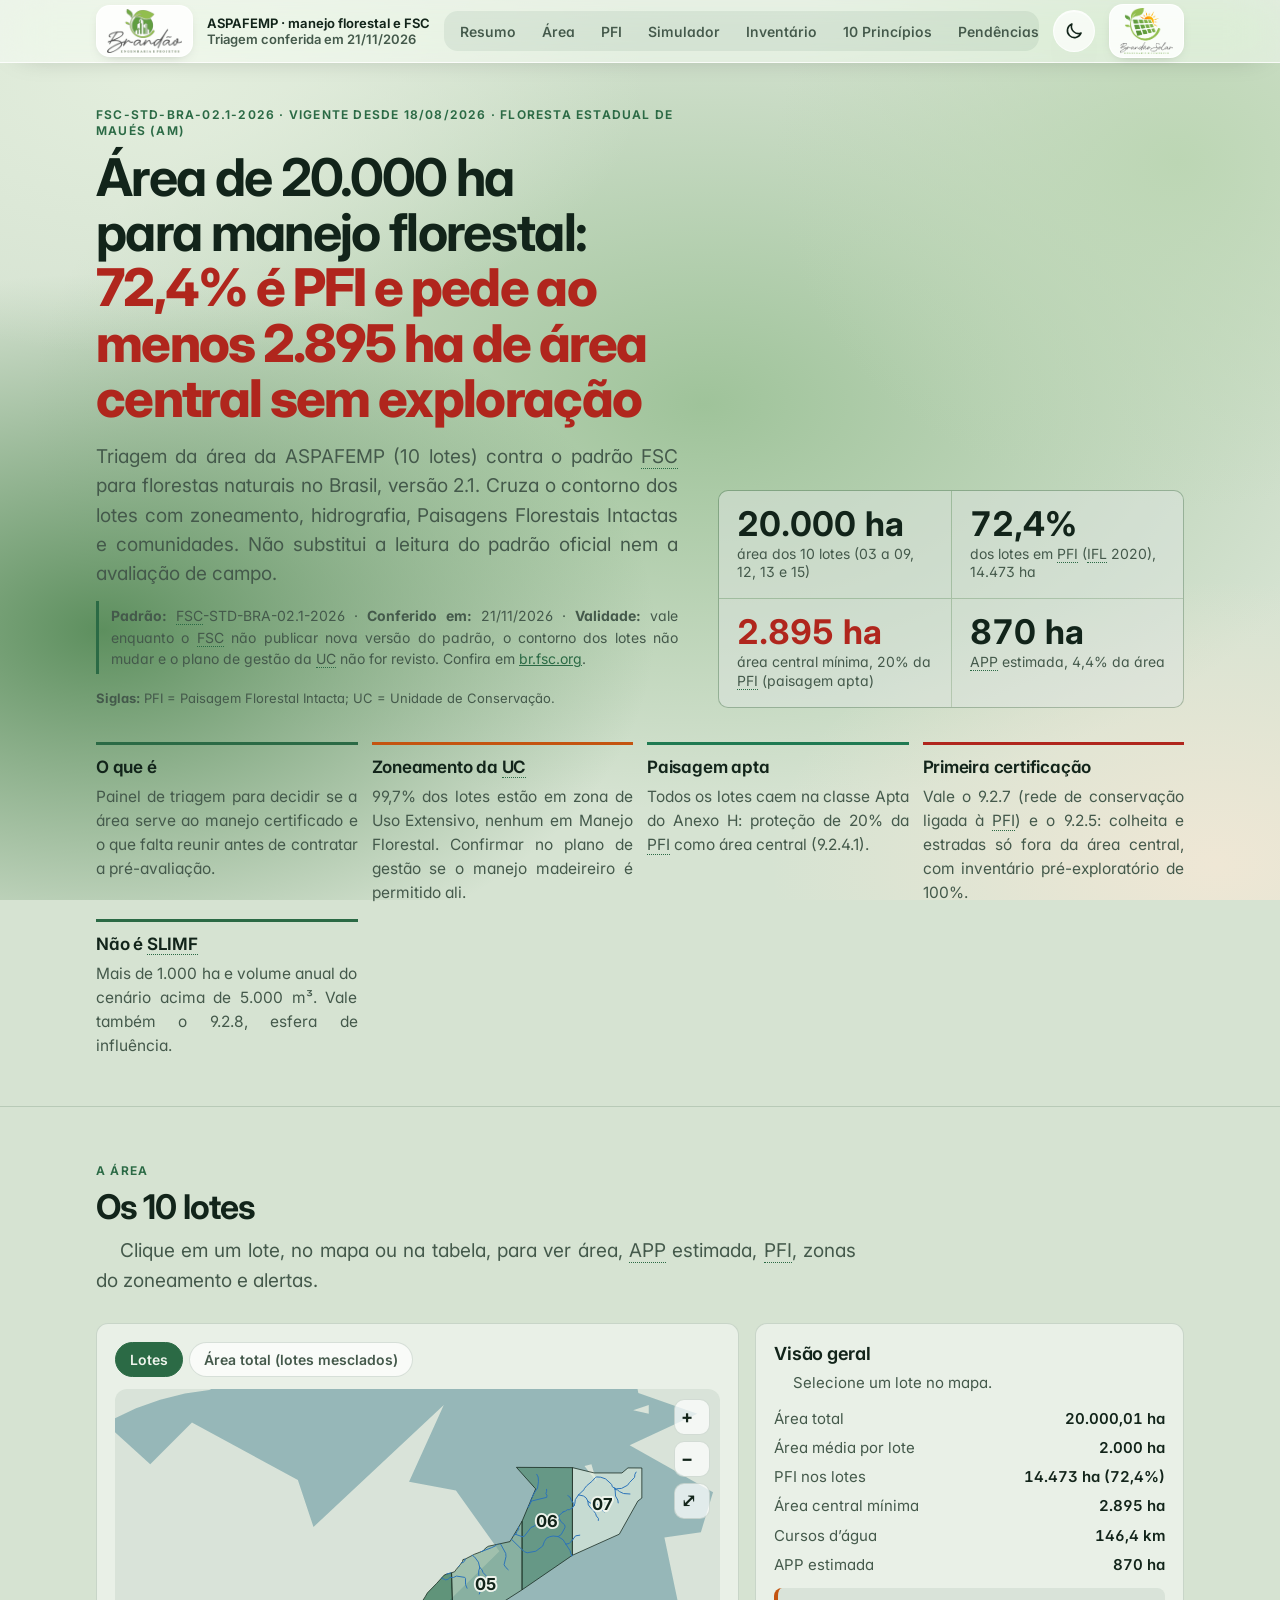
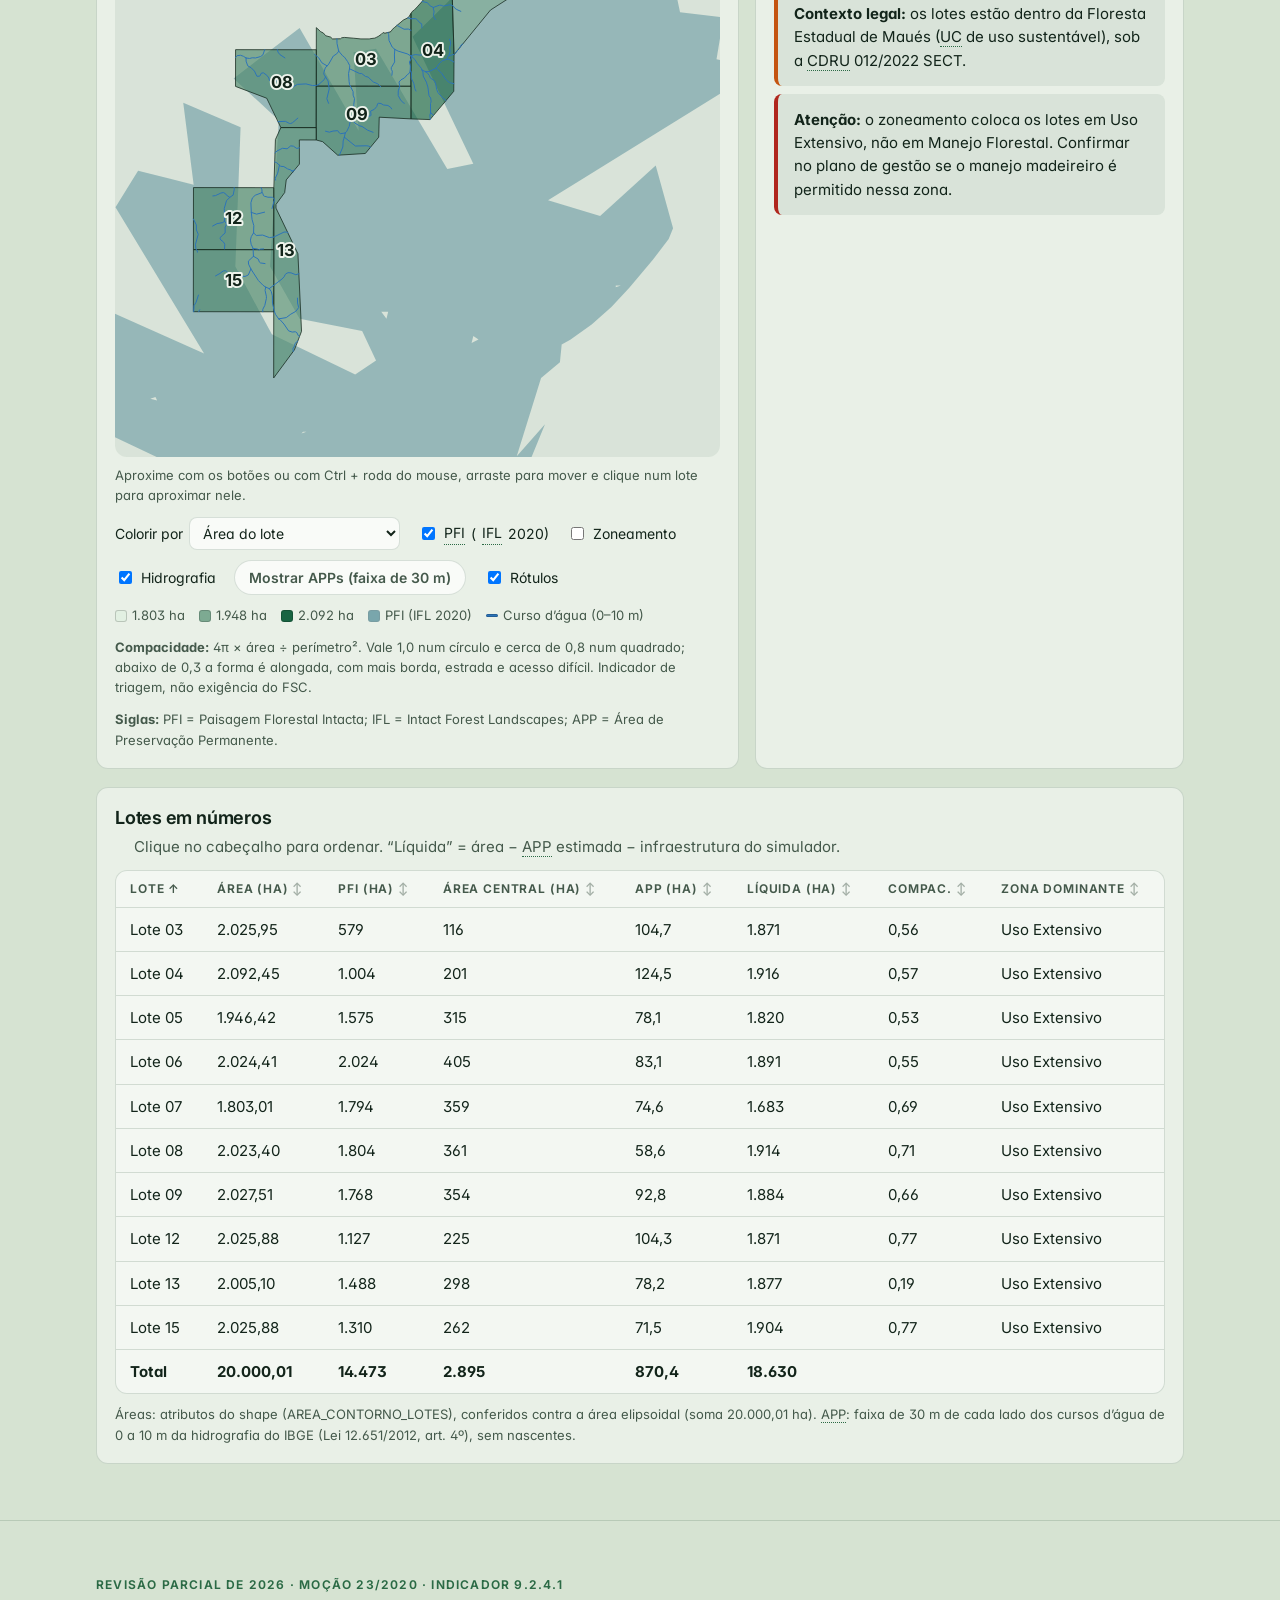
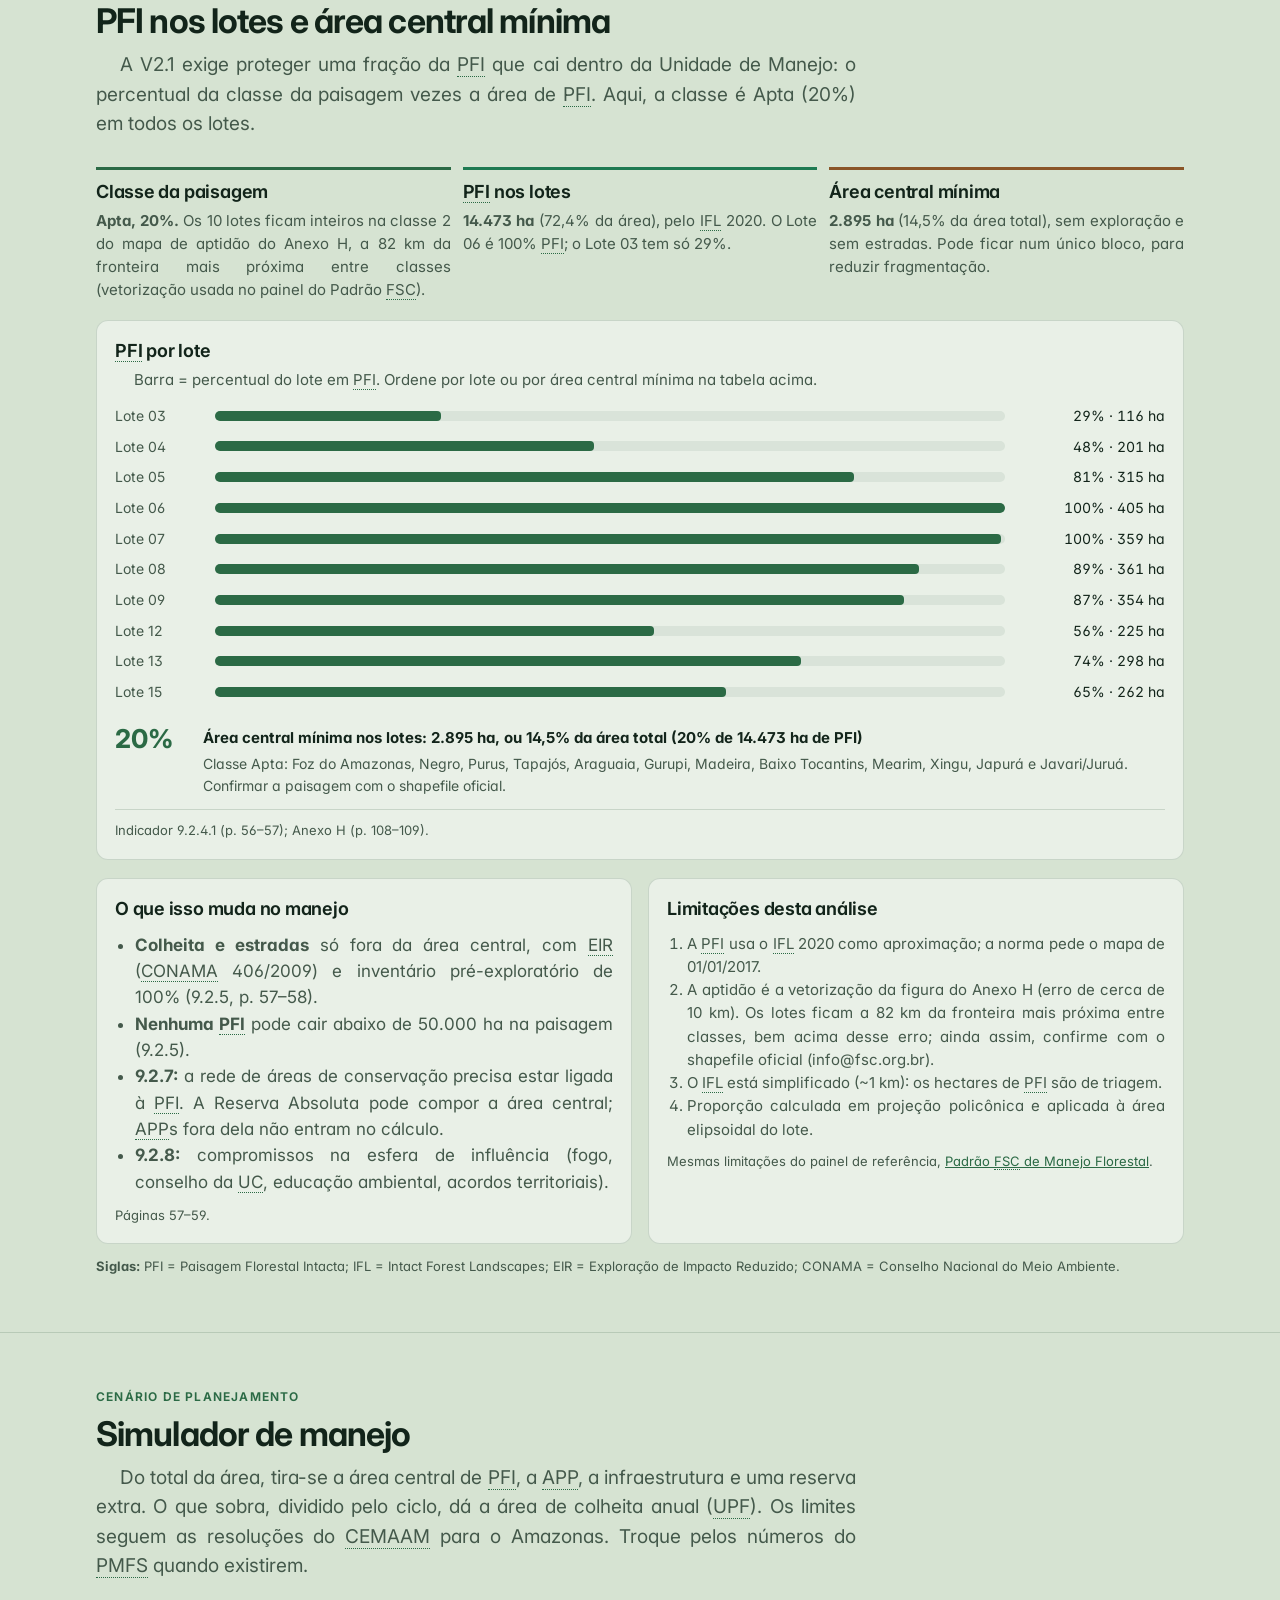
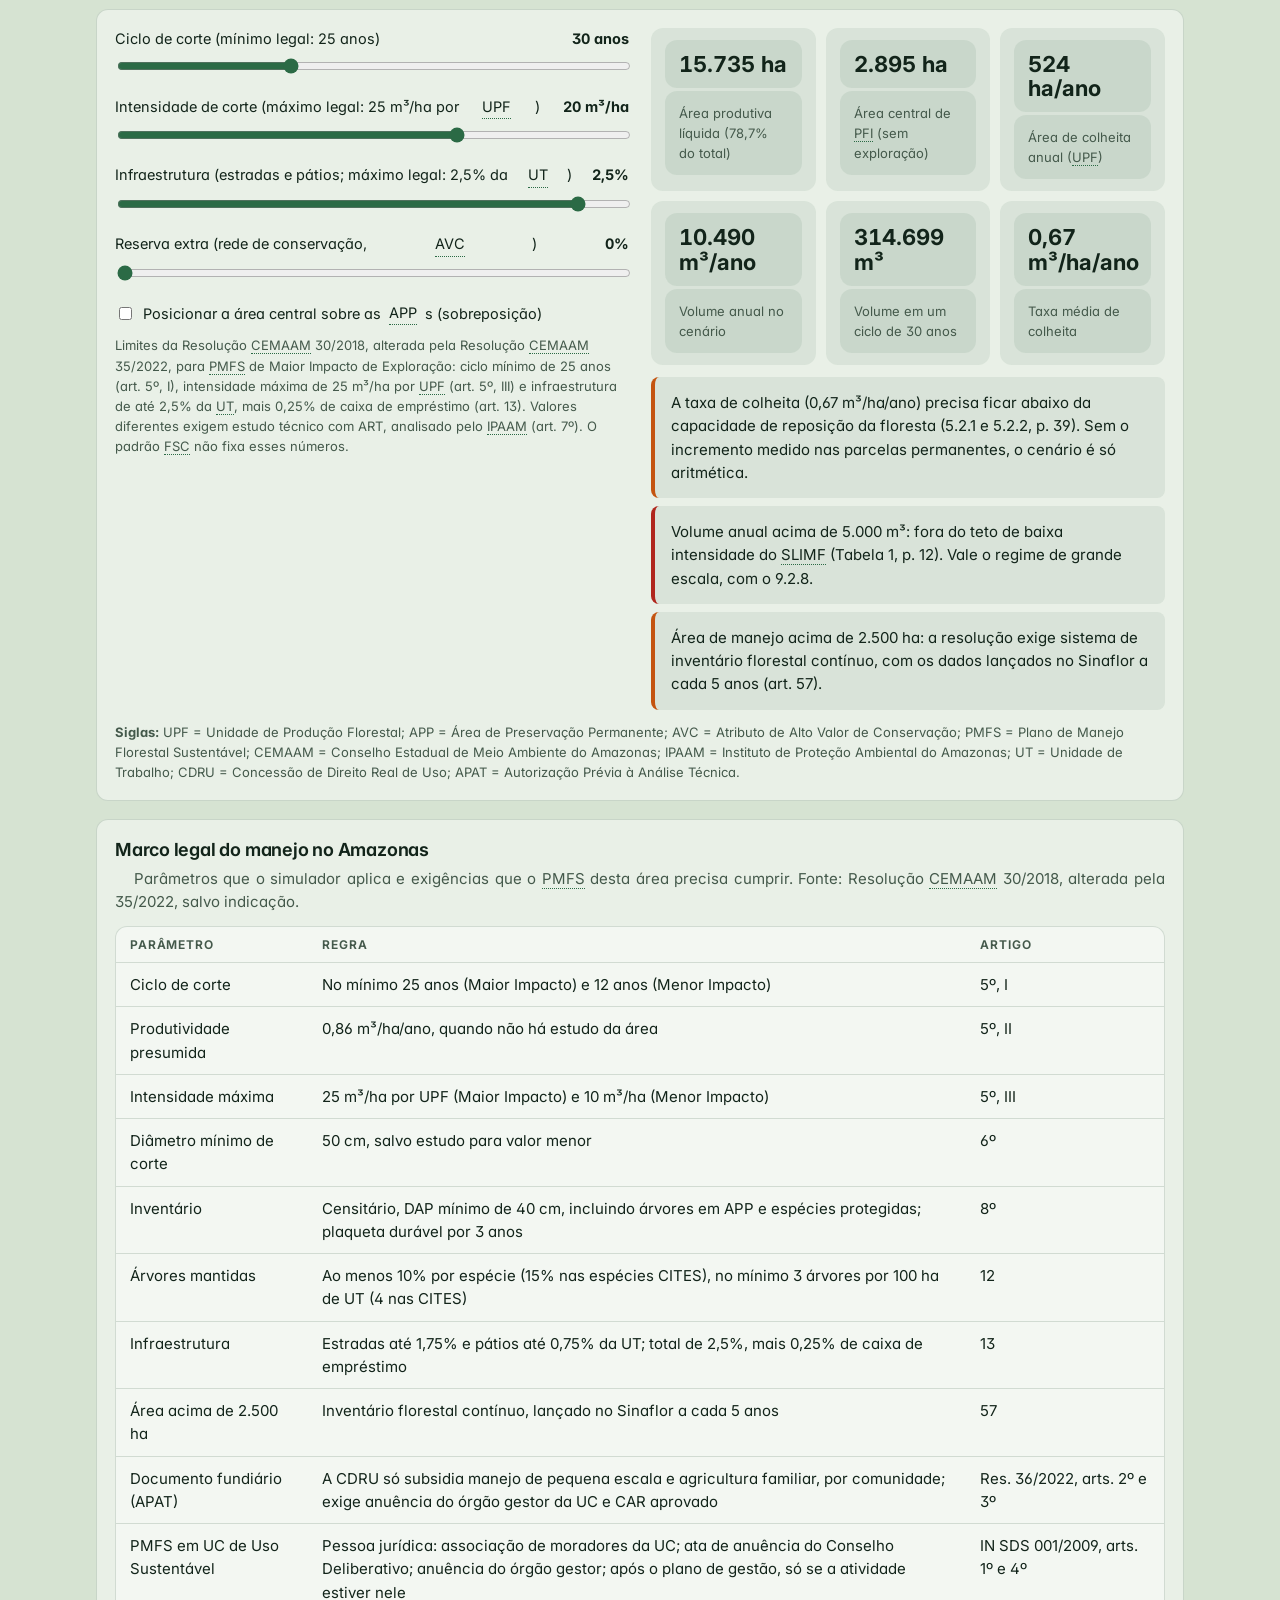
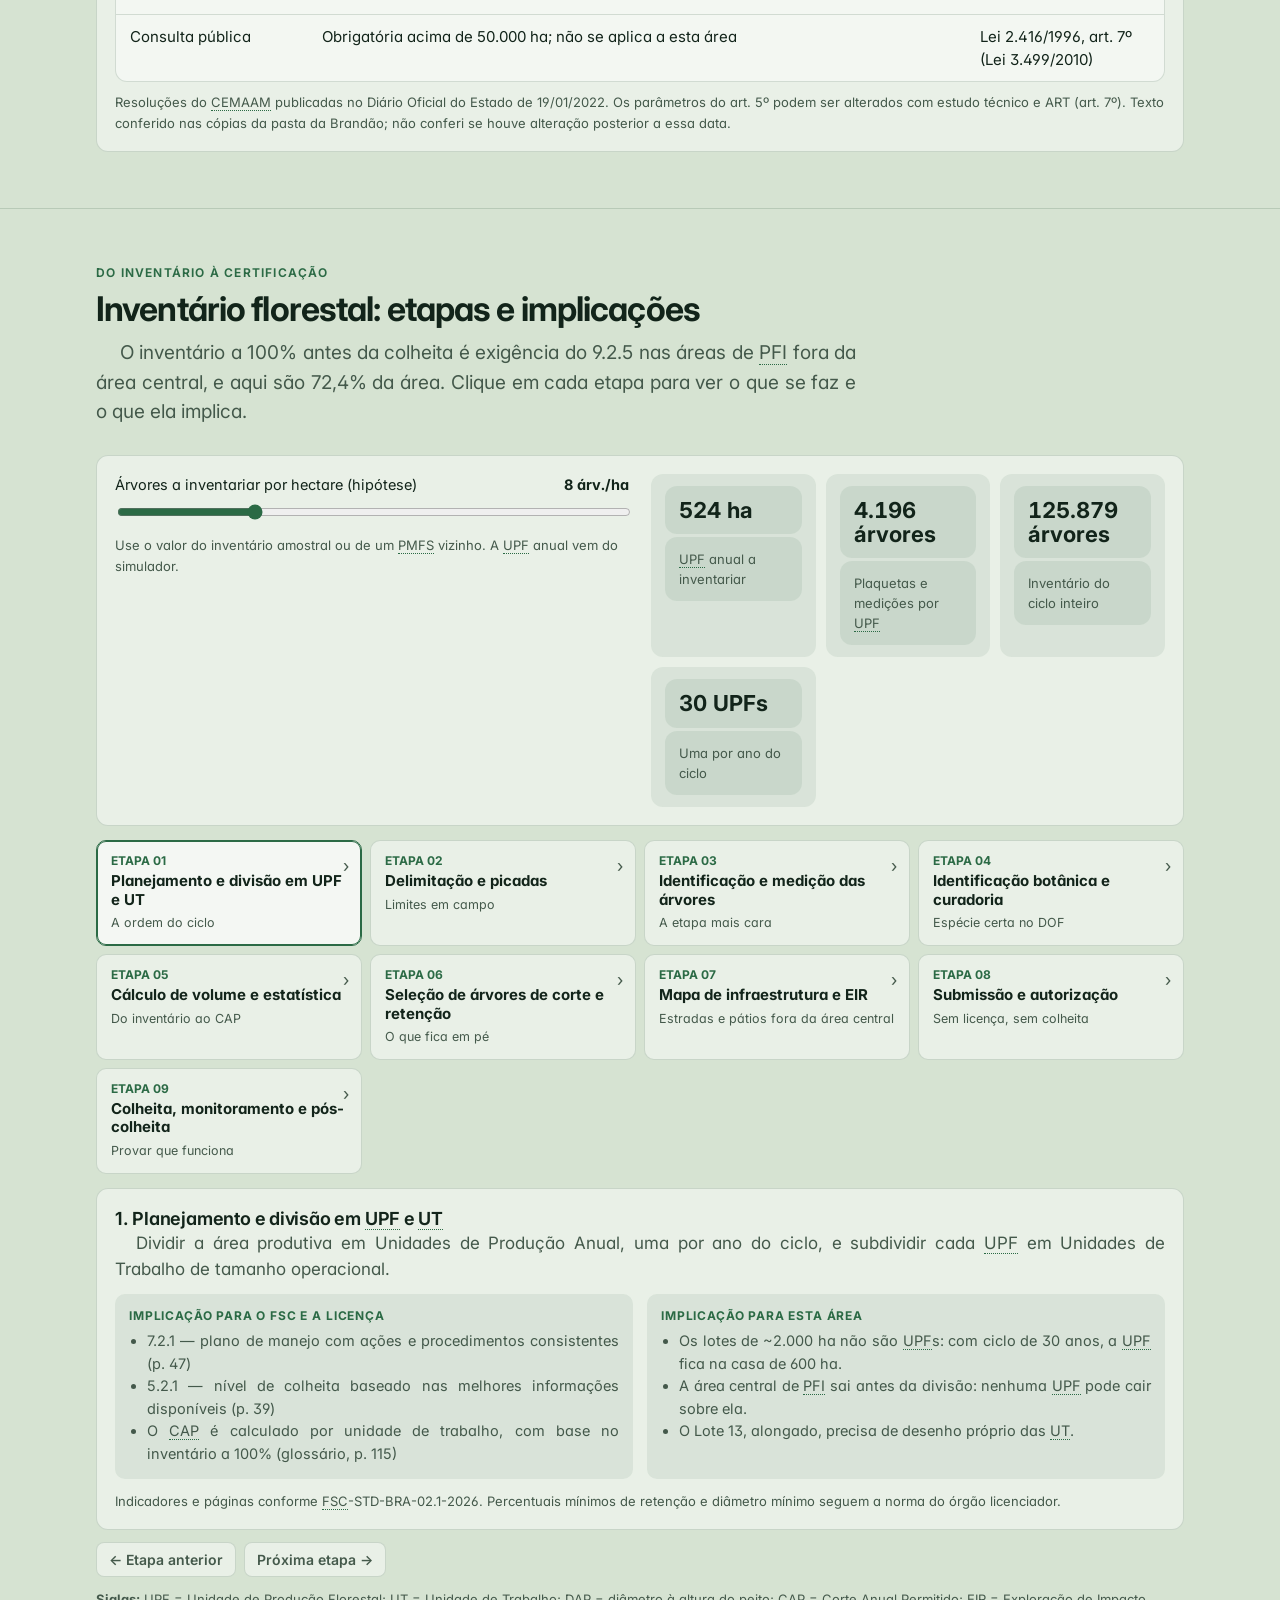
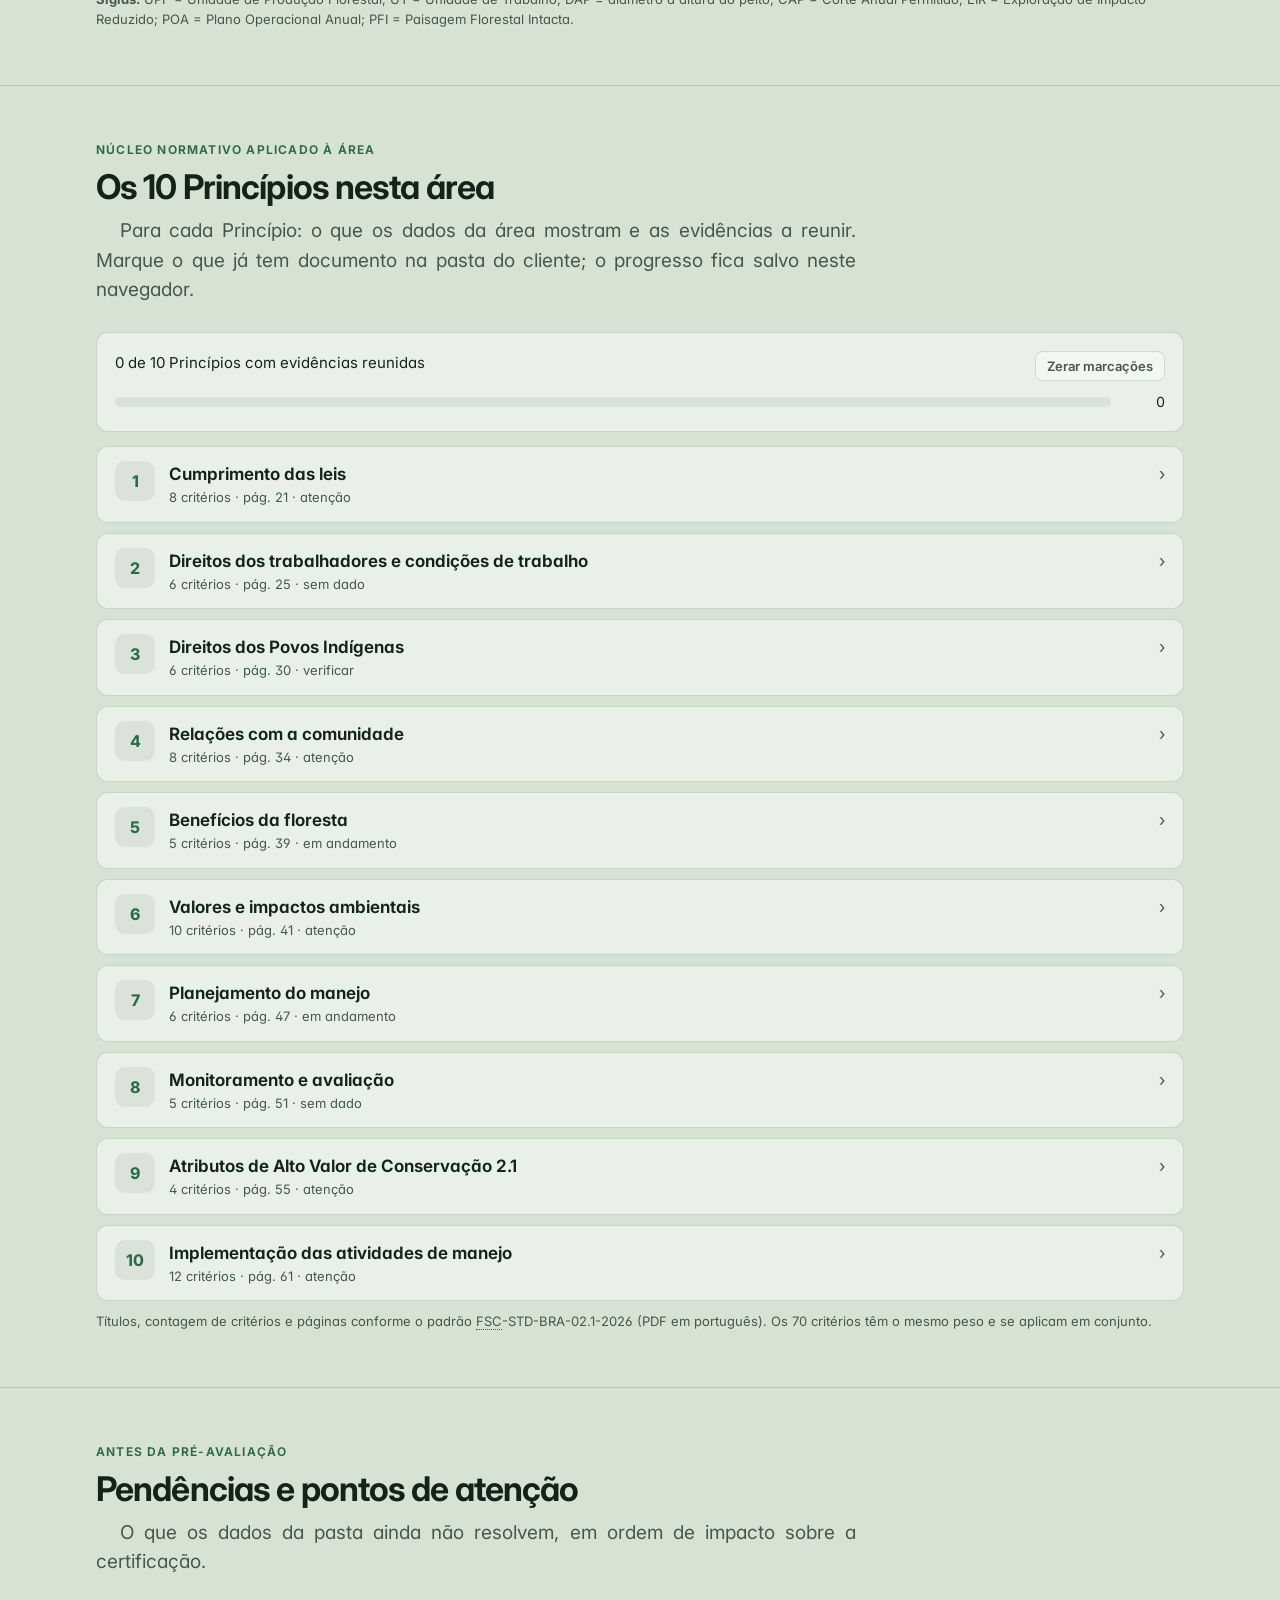
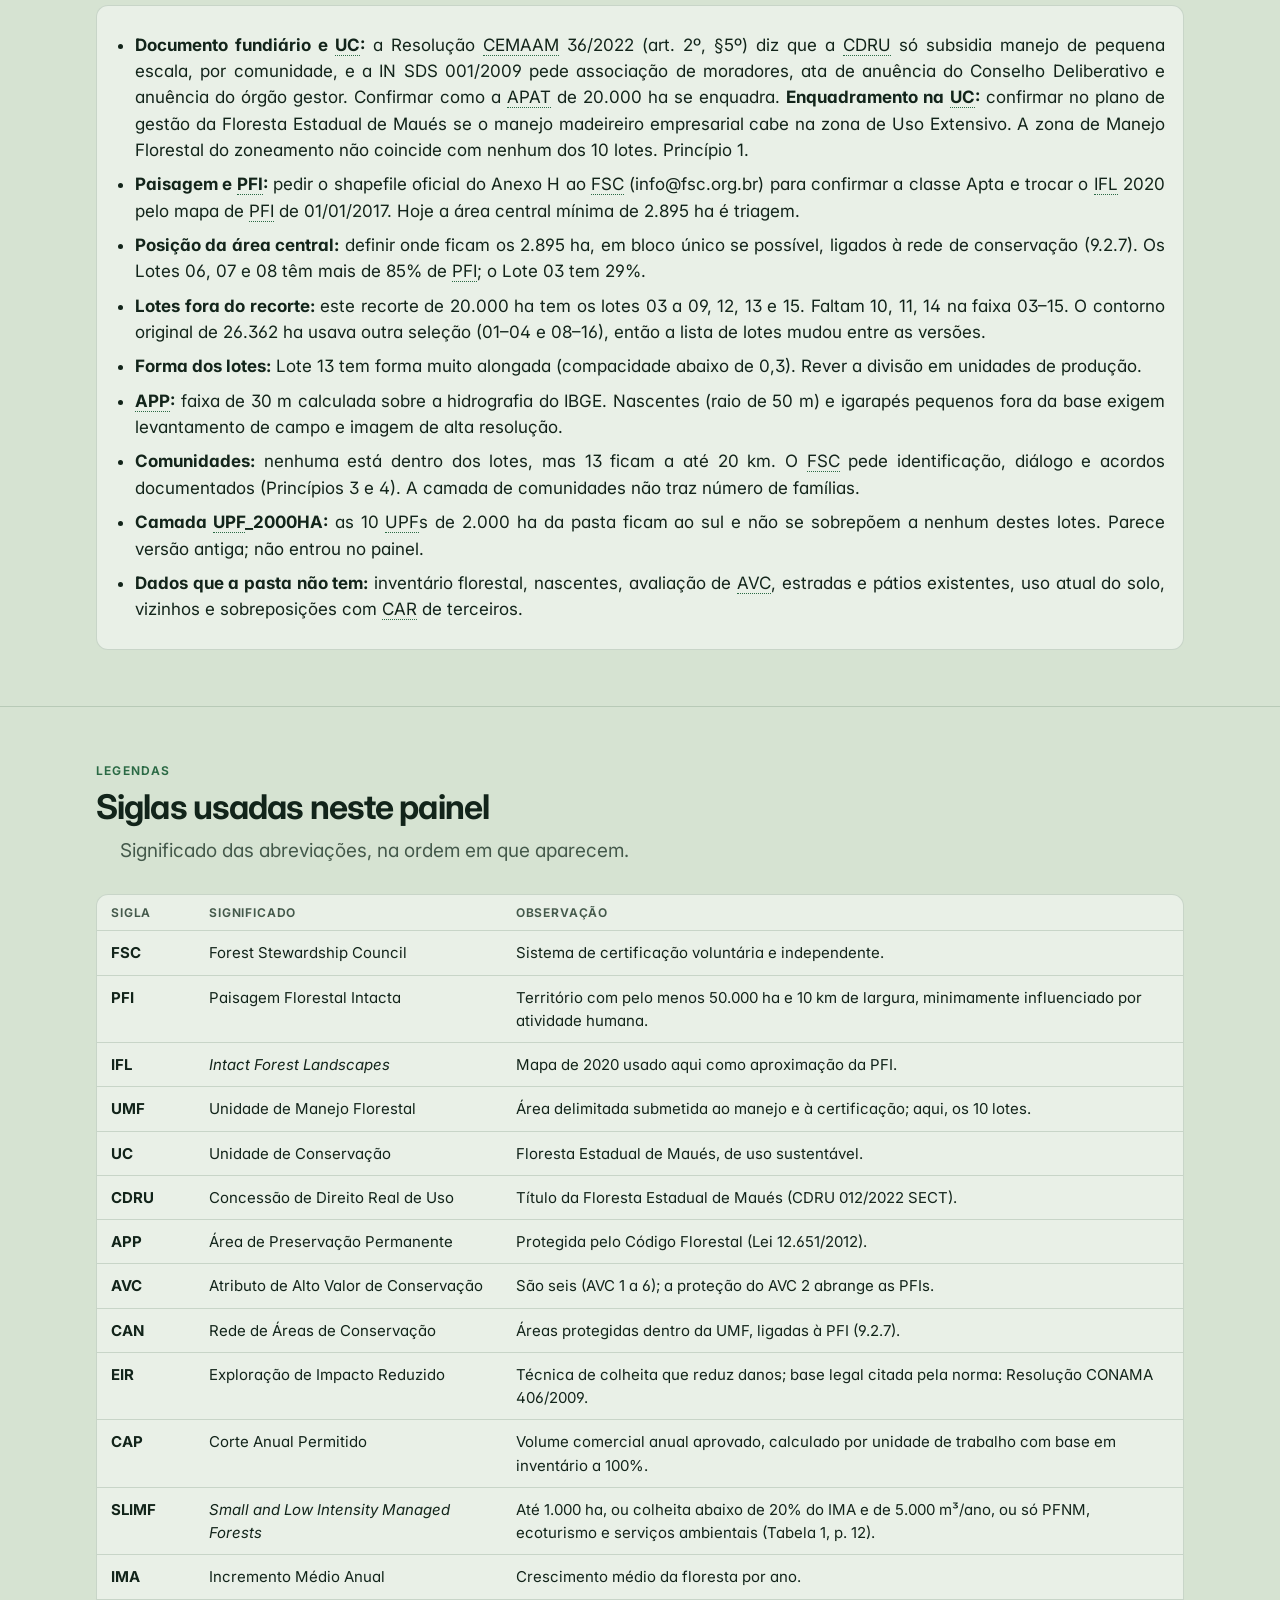
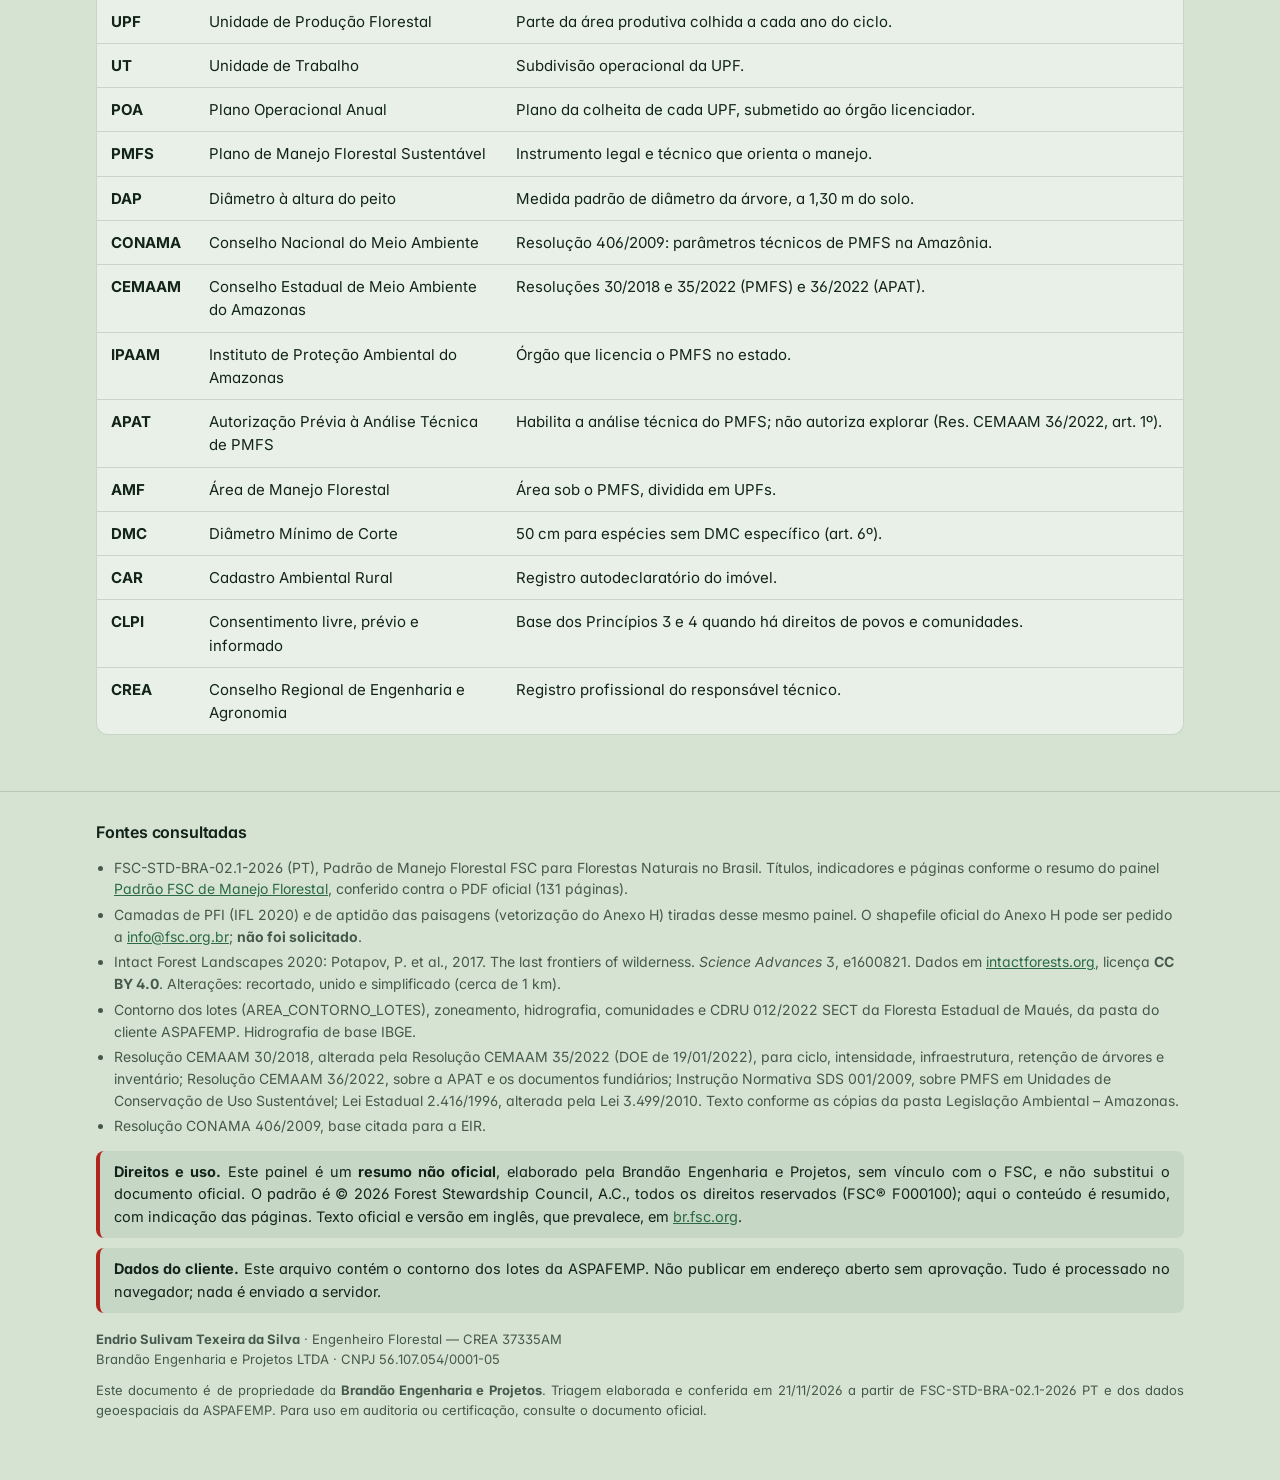
==== commit a918120b: "Add map zoom, pan and zoom-to-lot Co-Authored-By: Claude Sonnet 5.5 <noreply@anthropic.com>" ====
--- a/index.html
+++ b/index.html
@@ -1017,12 +1017,18 @@
 
 /* ---- ajustes do painel ASPAFEMP ---- */
 svg#mapa{width:100%;height:auto;display:block;border-radius:12px;background:var(--sunk)}
-.lot{stroke:var(--ink);stroke-width:.0009;stroke-opacity:.75;cursor:pointer;transition:opacity .12s}
+.lot{stroke:var(--ink);stroke-width:1px;stroke-opacity:.75;cursor:pointer;transition:opacity .12s;vector-effect:non-scaling-stroke}
+#mapa path{vector-effect:non-scaling-stroke}
+#mapa{cursor:grab;touch-action:pan-y}
+#mapa.arrastando{cursor:grabbing}
+.zbtns{position:absolute;right:10px;top:10px;display:flex;flex-direction:column;gap:6px;z-index:4}
+.zbtns button{width:36px;height:36px;border-radius:10px;border:1px solid var(--line);background:var(--glass-strong);color:var(--ink);font:700 18px/1 var(--font-body);cursor:pointer}
+.zbtns button:hover{background:var(--sunk)}
 .lot:hover{opacity:.85}
-.lot:focus{outline:none;stroke:var(--accent);stroke-width:.003}
-.lot.sel{stroke:#d9480f;stroke-width:.0032}
+.lot:focus{outline:none;stroke:var(--accent);stroke-width:3px}
+.lot.sel{stroke:#d9480f;stroke-width:3px}
 .lotlbl{font:700 .0095px var(--font-body);fill:var(--ink);text-anchor:middle;pointer-events:none;paint-order:stroke;stroke:var(--solid);stroke-width:.0022;stroke-linejoin:round}
-.hyd{fill:none;stroke:#2b73b8;stroke-width:.0006;stroke-linecap:round}
+.hyd{fill:none;stroke:#2b73b8;stroke-width:1px;stroke-linecap:round}
 .mapwrap{position:relative}
 #tip2{position:absolute;pointer-events:none;background:var(--ink);color:var(--solid);font-size:12.5px;padding:5px 9px;border-radius:7px;opacity:0;transition:opacity .1s;white-space:nowrap;z-index:3}
 .ctl{display:flex;flex-wrap:wrap;gap:10px 18px;align-items:center;margin-top:12px;font-size:14px}
@@ -1057,9 +1063,9 @@
 .tabs{display:flex;gap:6px;margin-bottom:12px;flex-wrap:wrap}
 .vtab{font:600 14px var(--font-body);padding:8px 14px;border-radius:99px;border:1px solid var(--line);background:var(--glass-strong);color:var(--muted);cursor:pointer}
 .vtab.on{background:var(--accent);color:var(--solid);border-color:var(--accent)}
-.appz{fill:#e8590c;fill-opacity:.55;stroke:#c2410c;stroke-width:.0004;pointer-events:none}
+.appz{fill:#e8590c;fill-opacity:.55;stroke:#c2410c;stroke-width:.5px;pointer-events:none}
 .uni{fill:#cfe3d6;fill-opacity:.6;stroke:none}
-.uni-out{fill:none;stroke:var(--ink);stroke-width:.0022;stroke-linejoin:round;pointer-events:none}
+.uni-out{fill:none;stroke:var(--ink);stroke-width:2.5px;stroke-linejoin:round;pointer-events:none}
 .lot.nolin{stroke:none;cursor:default;pointer-events:none}
 .nowrap{white-space:nowrap}
 .gmap{display:grid;grid-template-columns:minmax(0,1.5fr) minmax(0,1fr);gap:16px}
@@ -1123,7 +1129,8 @@
     <div class="gmap">
       <div class="panel">
         <div class="tabs" role="tablist" aria-label="Vista do mapa"><button type="button" role="tab" class="vtab on" data-v="lotes" aria-selected="true">Lotes</button><button type="button" role="tab" class="vtab" data-v="total" aria-selected="false">Área total (lotes mesclados)</button></div>
-        <div class="mapwrap"><svg id="mapa" role="img" aria-label="Mapa dos lotes da ASPAFEMP"></svg><div id="tip2"></div></div>
+        <div class="mapwrap"><svg id="mapa" role="img" aria-label="Mapa dos lotes da ASPAFEMP"></svg><div class="zbtns"><button type="button" id="zmais" aria-label="Aproximar" title="Aproximar">+</button><button type="button" id="zmenos" aria-label="Afastar" title="Afastar">−</button><button type="button" id="ztudo" aria-label="Ver a área toda" title="Ver a área toda">⤢</button></div><div id="tip2"></div></div>
+        <p class="src" style="margin-top:8px">Aproxime com os botões ou com Ctrl + roda do mouse, arraste para mover e clique num lote para aproximar nele.</p>
         <div class="ctl">
           <label>Colorir por
             <select id="modo">
@@ -1385,10 +1392,23 @@
 const TOT=L.reduce((s,l)=>s+l.area_ha,0), TOT_APP=L.reduce((s,l)=>s+l.app_ha,0), TOT_HID=L.reduce((s,l)=>s+l.hidro_km,0);
 const TOT_PFI=L.reduce((s,l)=>s+l.pfi_ha,0), CORE=TOT_PFI*PCT/100;
 let sel=null, sortKey="lote", sortDir=1, vista="lotes", appOn=false;
+let cur=null;
 
 /* mapa */
 const lat0=-3.9, kx=Math.cos(lat0*Math.PI/180), px=x=>x*kx, py=y=>-y, bb=DATA.bbox, mg=.045;
 const VB=[px(bb[0])-mg,py(bb[3])-mg,(px(bb[2])-px(bb[0]))+2*mg,(py(bb[1])-py(bb[3]))+2*mg];
+cur=VB.slice();
+const ASP=VB[2]/VB[3];
+function fitVB(x,y,w,h){ // keeps the map aspect ratio so the page height does not jump
+  let W=w,H=h; if(W/H<ASP) W=H*ASP; else H=W/ASP;
+  W=Math.min(W,VB[2]); H=W/ASP; // never wider than the full view
+  let X=x+w/2-W/2, Y=y+h/2-H/2;
+  X=Math.max(VB[0],Math.min(X,VB[0]+VB[2]-W)); Y=Math.max(VB[1],Math.min(Y,VB[1]+VB[3]-H));
+  return [X,Y,W,H];
+}
+function setView(v){cur=v;$("#mapa").setAttribute("viewBox",cur.join(" "))}
+function zoomBy(k,fx=.5,fy=.5){const [x,y,w,h]=cur;const nw=w/k,nh=h/k;setView(fitVB(x+(w-nw)*fx,y+(h-nh)*fy,nw,nh))}
+function zoomLot(id){const l=L.find(q=>q.lote===id);if(!l)return;const b=l.bbox;const x0=px(b[0]),x1=px(b[2]),y0=py(b[3]),y1=py(b[1]);const m=Math.max(x1-x0,y1-y0)*.18;setView(fitVB(x0-m,y0-m,x1-x0+2*m,y1-y0+2*m))}
 const rp=r=>"M"+r.map(c=>px(c[0]).toFixed(5)+","+py(c[1]).toFixed(5)).join("L")+"Z";
 function gp(g){
   if(g.type==="Polygon")return g.coordinates.map(rp).join("");
@@ -1406,7 +1426,7 @@
   const v=L.map(metric),lo=Math.min(...v),hi=Math.max(...v); return scale(hi===lo?.5:(metric(l)-lo)/(hi-lo));
 }
 function drawMap(){
-  const svg=$("#mapa"); svg.setAttribute("viewBox",VB.join(" ")); let s="";
+  const svg=$("#mapa"); svg.setAttribute("viewBox",cur.join(" ")); let s="";
   if($("#chkZon").checked) s+=DATA.zoneamento.map(z=>`<path d="${gp(z.geom)}" fill="${ZCOR[z.zona]||"#ccc"}" fill-opacity=".55"/>`).join("");
   if($("#chkPfi").checked) s+=`<path d="${gp(DATA.pfi)}" fill="#0b5c73" fill-opacity=".32" stroke="#0b5c73" stroke-opacity=".5" stroke-width=".0008"/>`;
   const UD=DATA.uniao.polys.map(p=>p.map(rp).join("")).join("");
@@ -1488,7 +1508,7 @@
   <div style="margin-top:12px"><button class="seg" id="limpar" type="button" style="padding:7px 12px;font:600 14px var(--font-body);cursor:pointer;color:var(--muted)">Voltar à visão geral</button></div>`;
   $("#limpar").onclick=()=>select(null);
 }
-function select(id){sel=(id===sel?null:id);drawMap();detalhe();tabela()}
+function select(id){sel=(id===sel?null:id);if(sel&&vista==="lotes")zoomLot(sel);else setView(VB.slice());drawMap();detalhe();tabela()}
 
 /* tabela */
 function tabela(){
@@ -1659,8 +1679,16 @@
 ["modo","chkPfi","chkZon","chkHid","chkLbl"].forEach(id=>$("#"+id).addEventListener("change",drawMap));
 $("#modo").addEventListener("change",()=>{if($("#modo").value==="zona"){$("#chkZon").checked=true;$("#chkPfi").checked=false;drawMap()}});
 ["ciclo","intens","infra","cons","ovl","dens"].forEach(id=>$("#"+id).addEventListener("input",sim));
+$("#zmais").onclick=()=>zoomBy(1.6);$("#zmenos").onclick=()=>zoomBy(1/1.6);$("#ztudo").onclick=()=>setView(VB.slice());
+(function(){const svg=$("#mapa");let drag=null,moved=false;
+  svg.addEventListener("wheel",e=>{if(!e.ctrlKey&&!e.metaKey)return;e.preventDefault();const r=svg.getBoundingClientRect();zoomBy(e.deltaY<0?1.25:1/1.25,(e.clientX-r.left)/r.width,(e.clientY-r.top)/r.height)},{passive:false});
+  svg.addEventListener("pointerdown",e=>{if(e.pointerType==="touch"||e.button!==0)return;drag={x:e.clientX,y:e.clientY,v:cur.slice()};moved=false});
+  window.addEventListener("pointermove",e=>{if(!drag)return;const r=svg.getBoundingClientRect(),dx=e.clientX-drag.x,dy=e.clientY-drag.y;if(Math.abs(dx)+Math.abs(dy)>4){moved=true;svg.classList.add("arrastando")}if(!moved)return;const [x,y,w,h]=drag.v;setView(fitVB(x-dx/r.width*w,y-dy/r.height*h,w,h))});
+  window.addEventListener("pointerup",()=>{drag=null;svg.classList.remove("arrastando")});
+  svg.addEventListener("click",e=>{if(moved){e.stopPropagation();e.preventDefault();moved=false}},true);
+})();
 $("#btnApp").addEventListener("click",()=>{appOn=!appOn;const b=$("#btnApp");b.classList.toggle("on",appOn);b.setAttribute("aria-pressed",appOn);b.textContent=appOn?"Ocultar APPs":"Mostrar APPs (faixa de 30 m)";drawMap()});
-document.querySelectorAll(".vtab[data-v]").forEach(b=>b.addEventListener("click",()=>{vista=b.dataset.v;sel=null;document.querySelectorAll(".vtab[data-v]").forEach(x=>{const on=x===b;x.classList.toggle("on",on);x.setAttribute("aria-selected",on)});drawMap();detalhe();tabela()}));
+document.querySelectorAll(".vtab[data-v]").forEach(b=>b.addEventListener("click",()=>{vista=b.dataset.v;sel=null;setView(VB.slice());document.querySelectorAll(".vtab[data-v]").forEach(x=>{const on=x===b;x.classList.toggle("on",on);x.setAttribute("aria-selected",on)});drawMap();detalhe();tabela()}));
 pfiBars();drawMap();fsc();pend();sim();siglar();
 new MutationObserver(()=>{clearTimeout(window._sg);window._sg=setTimeout(siglar,50)}).observe(document.body,{childList:true,subtree:true});
 </script>
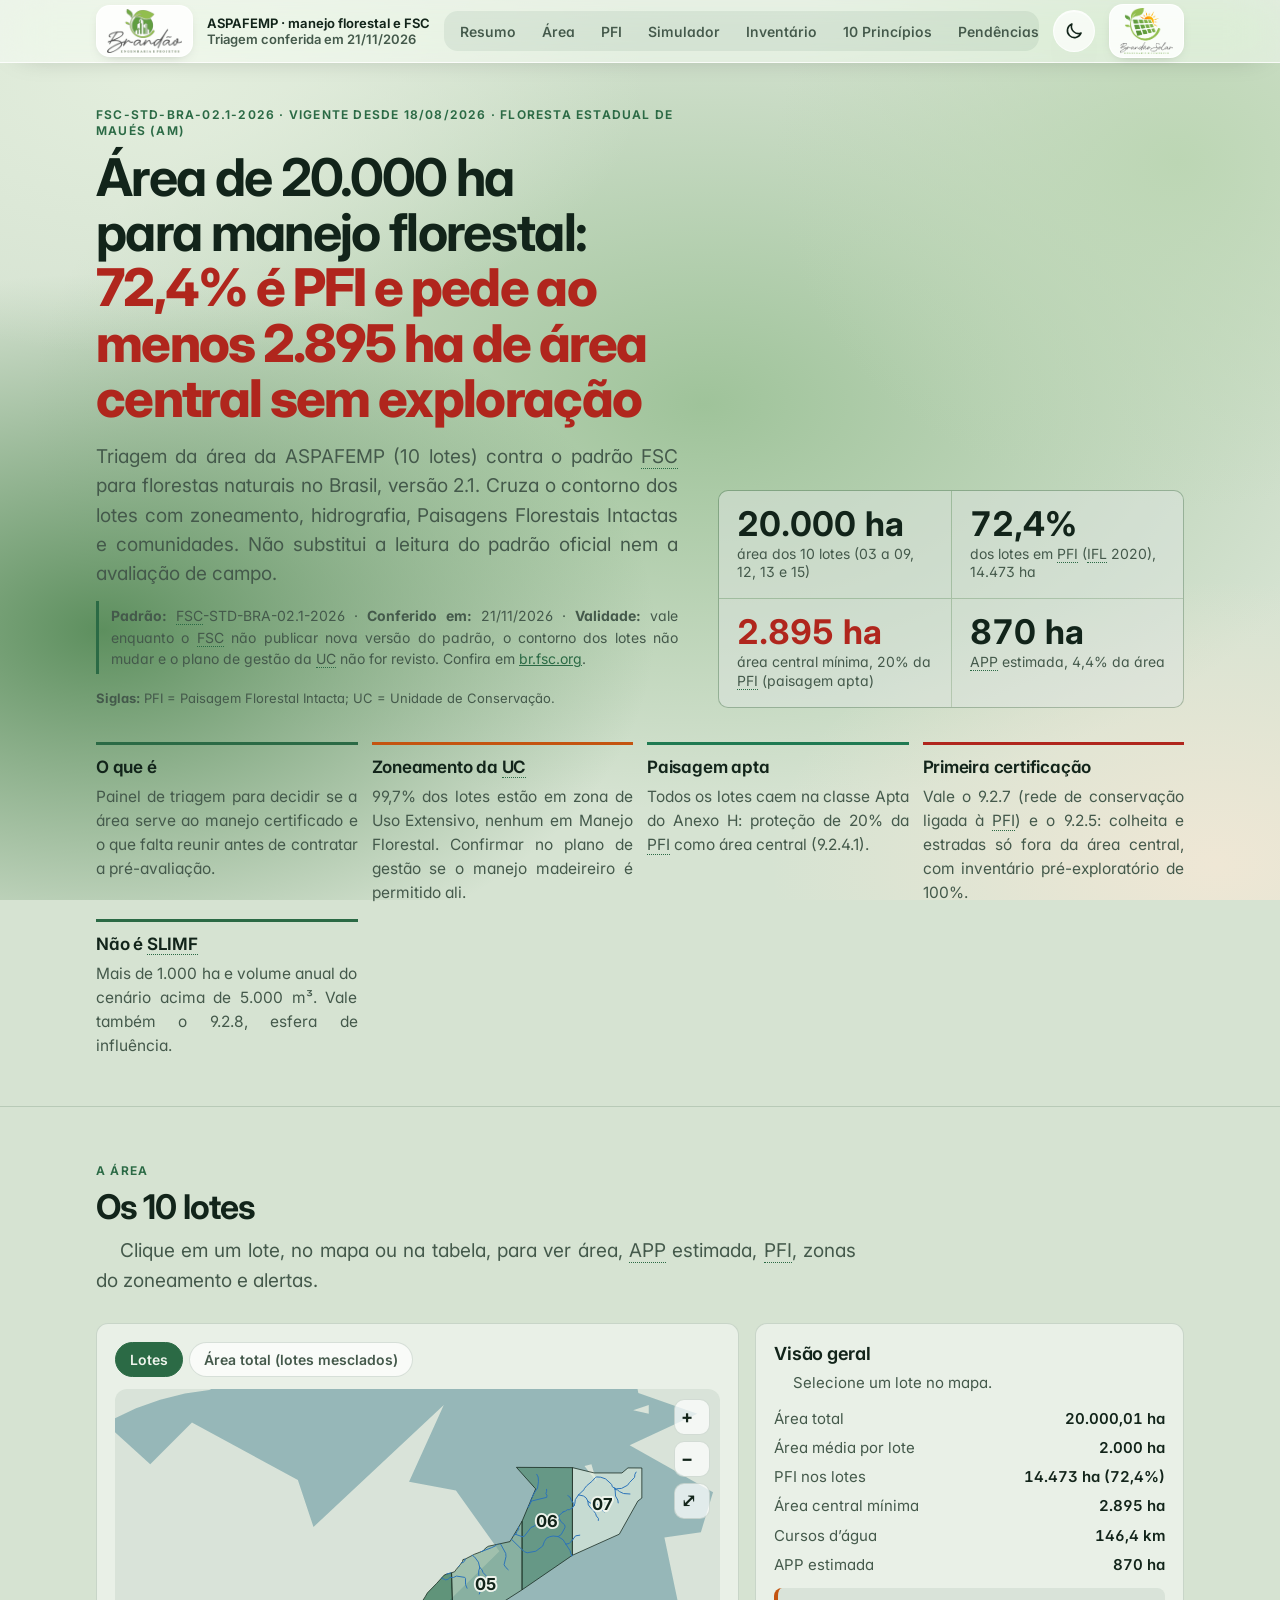
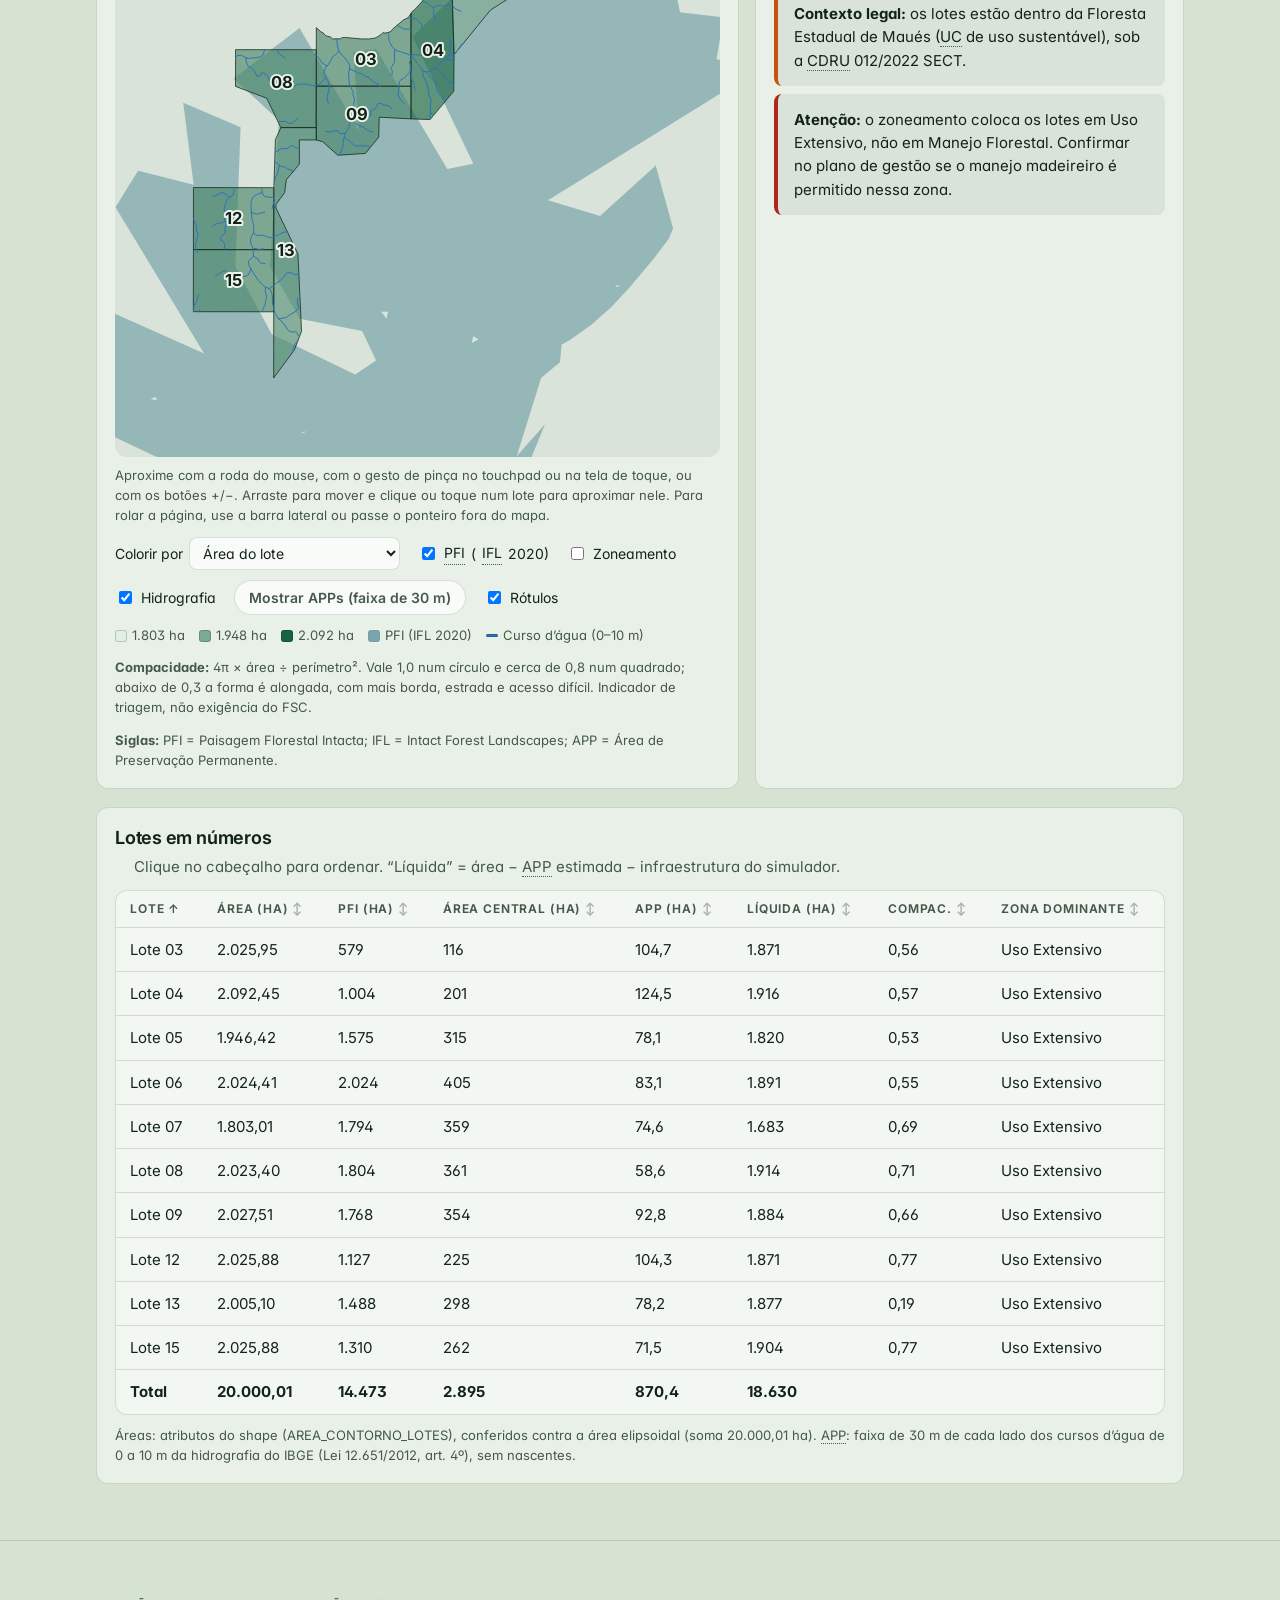
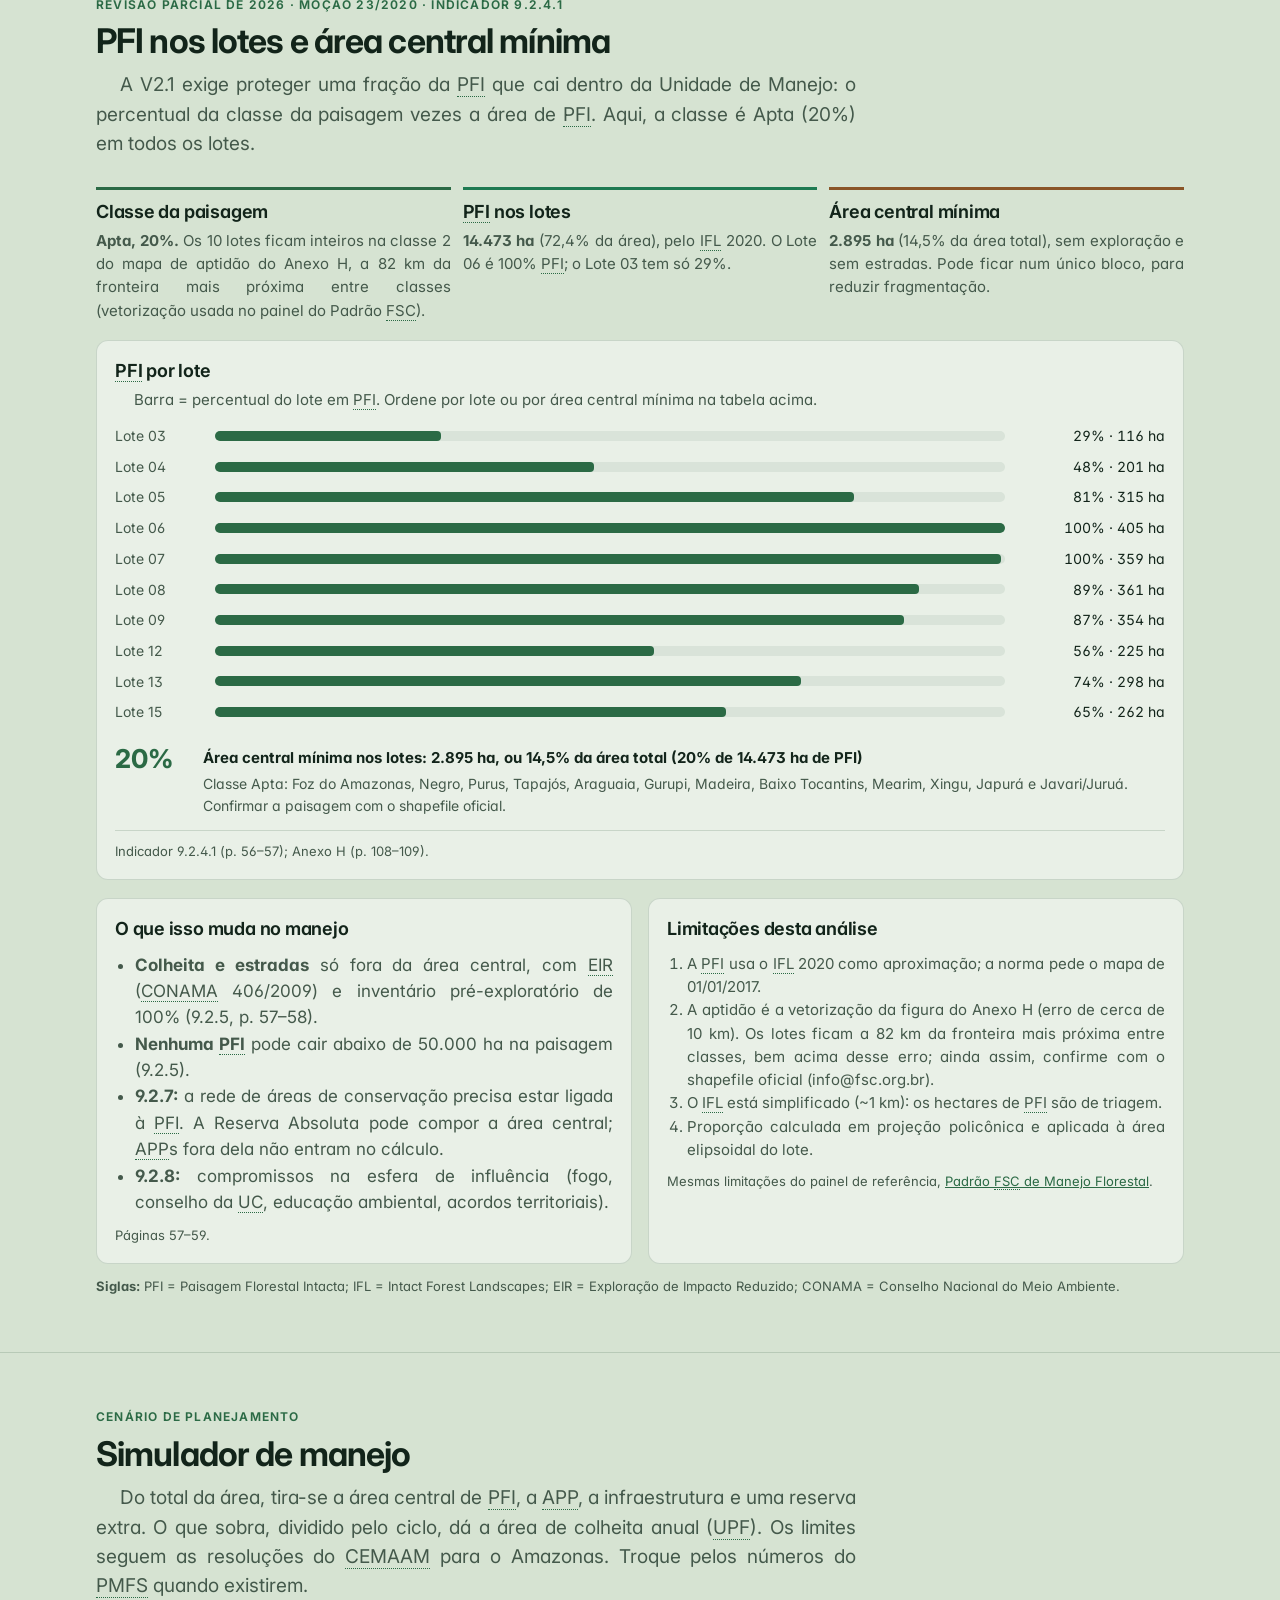
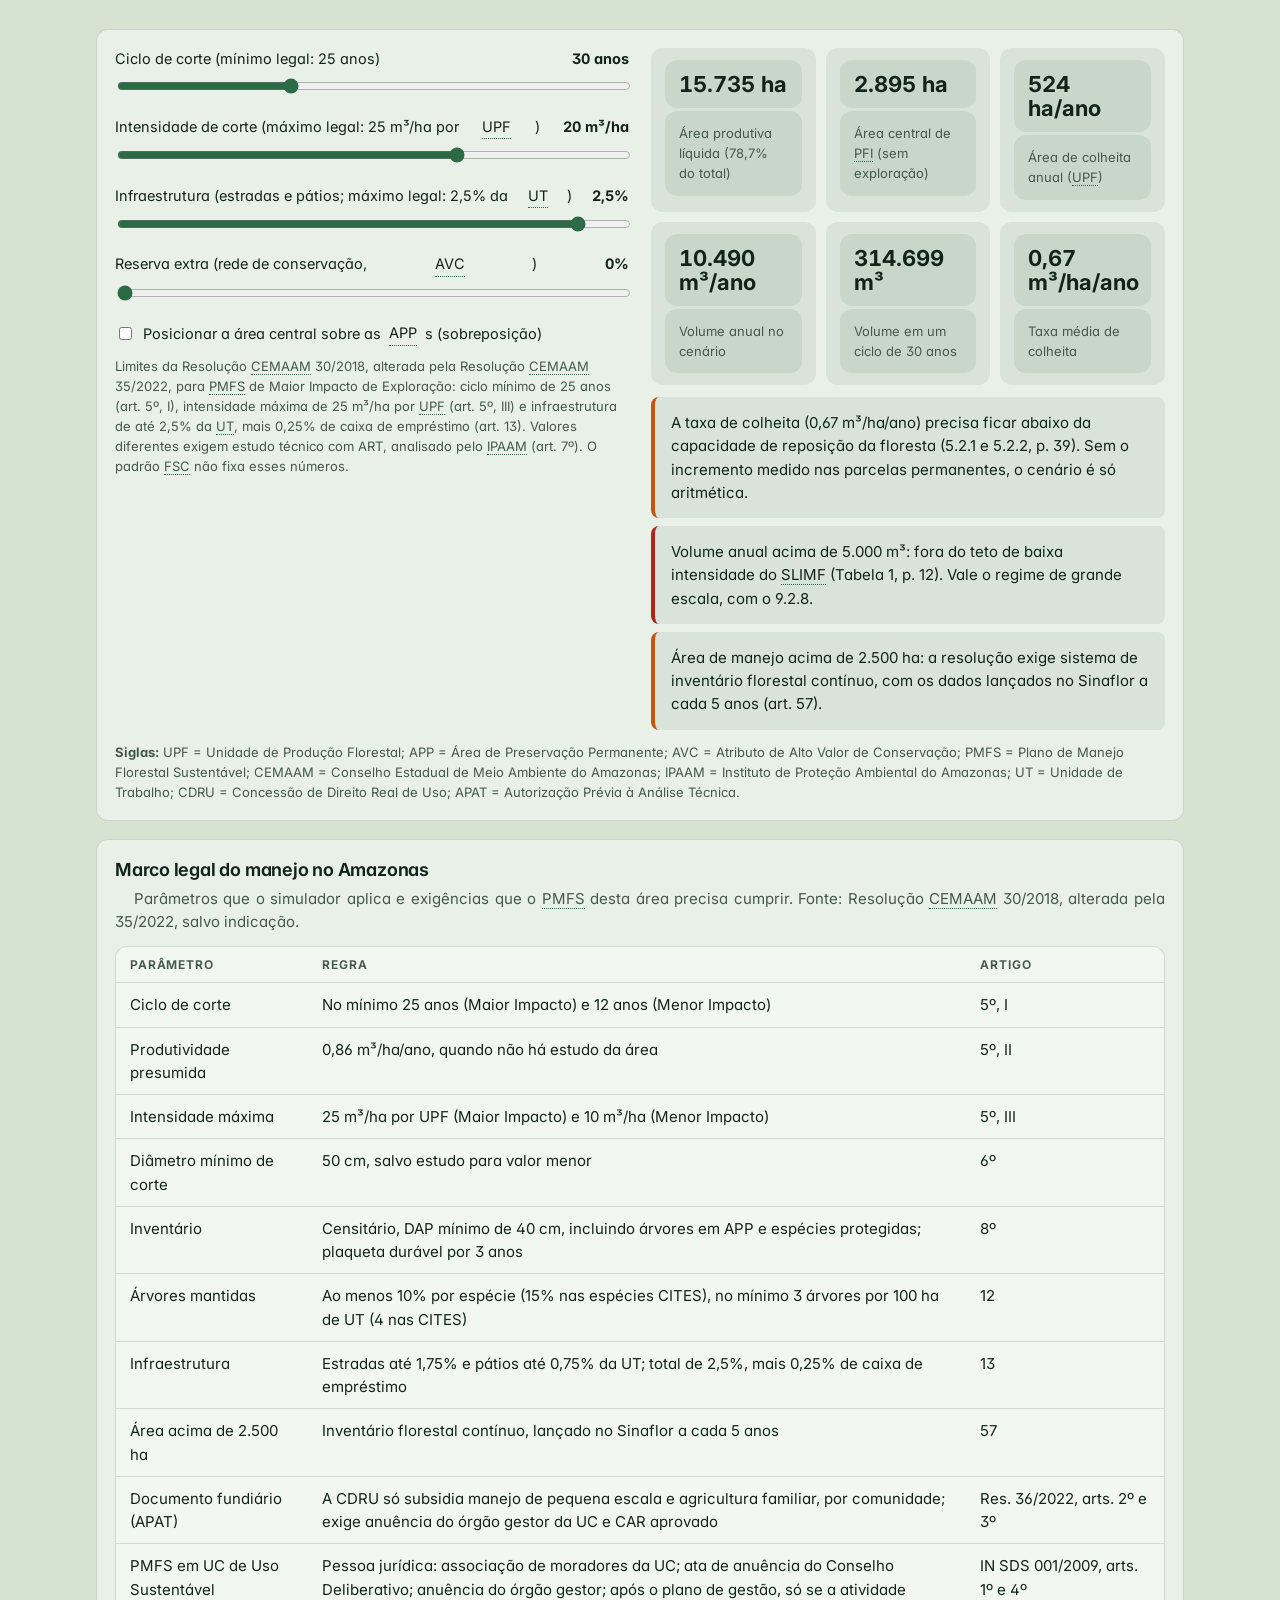
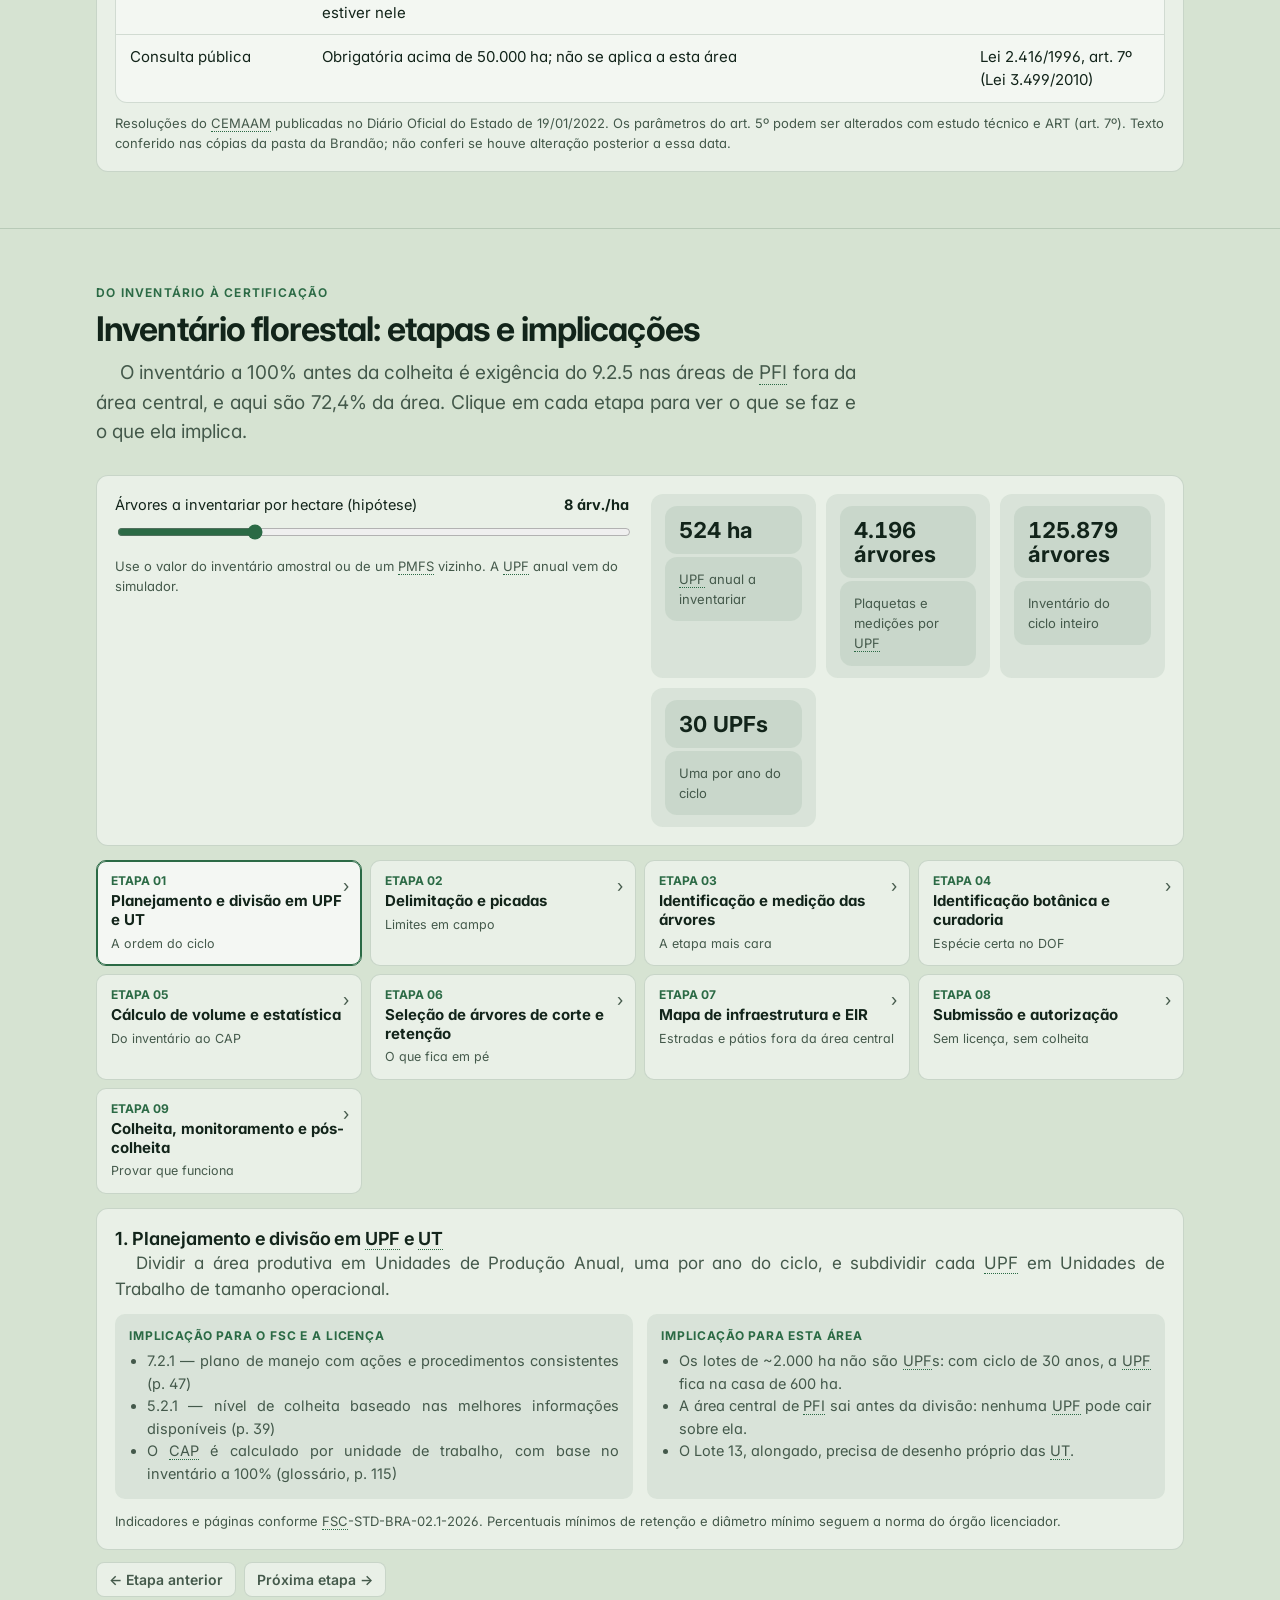
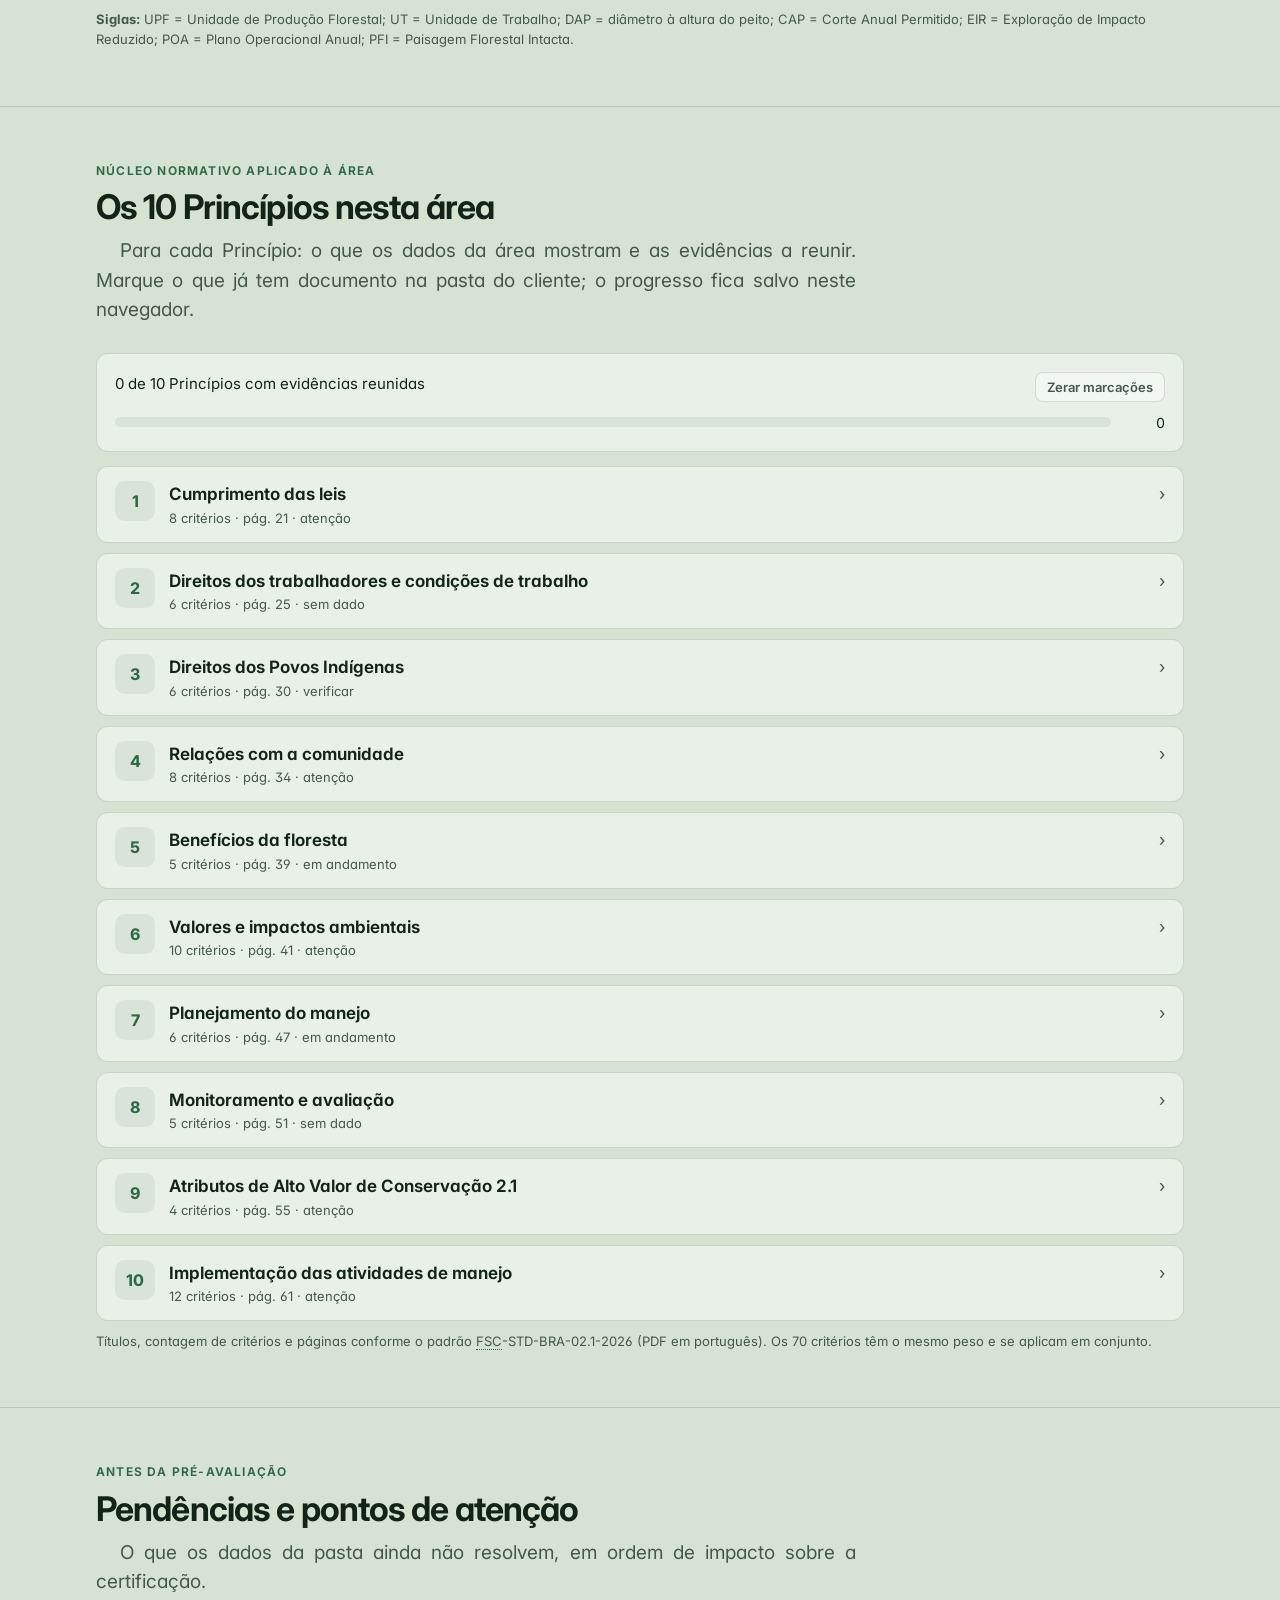
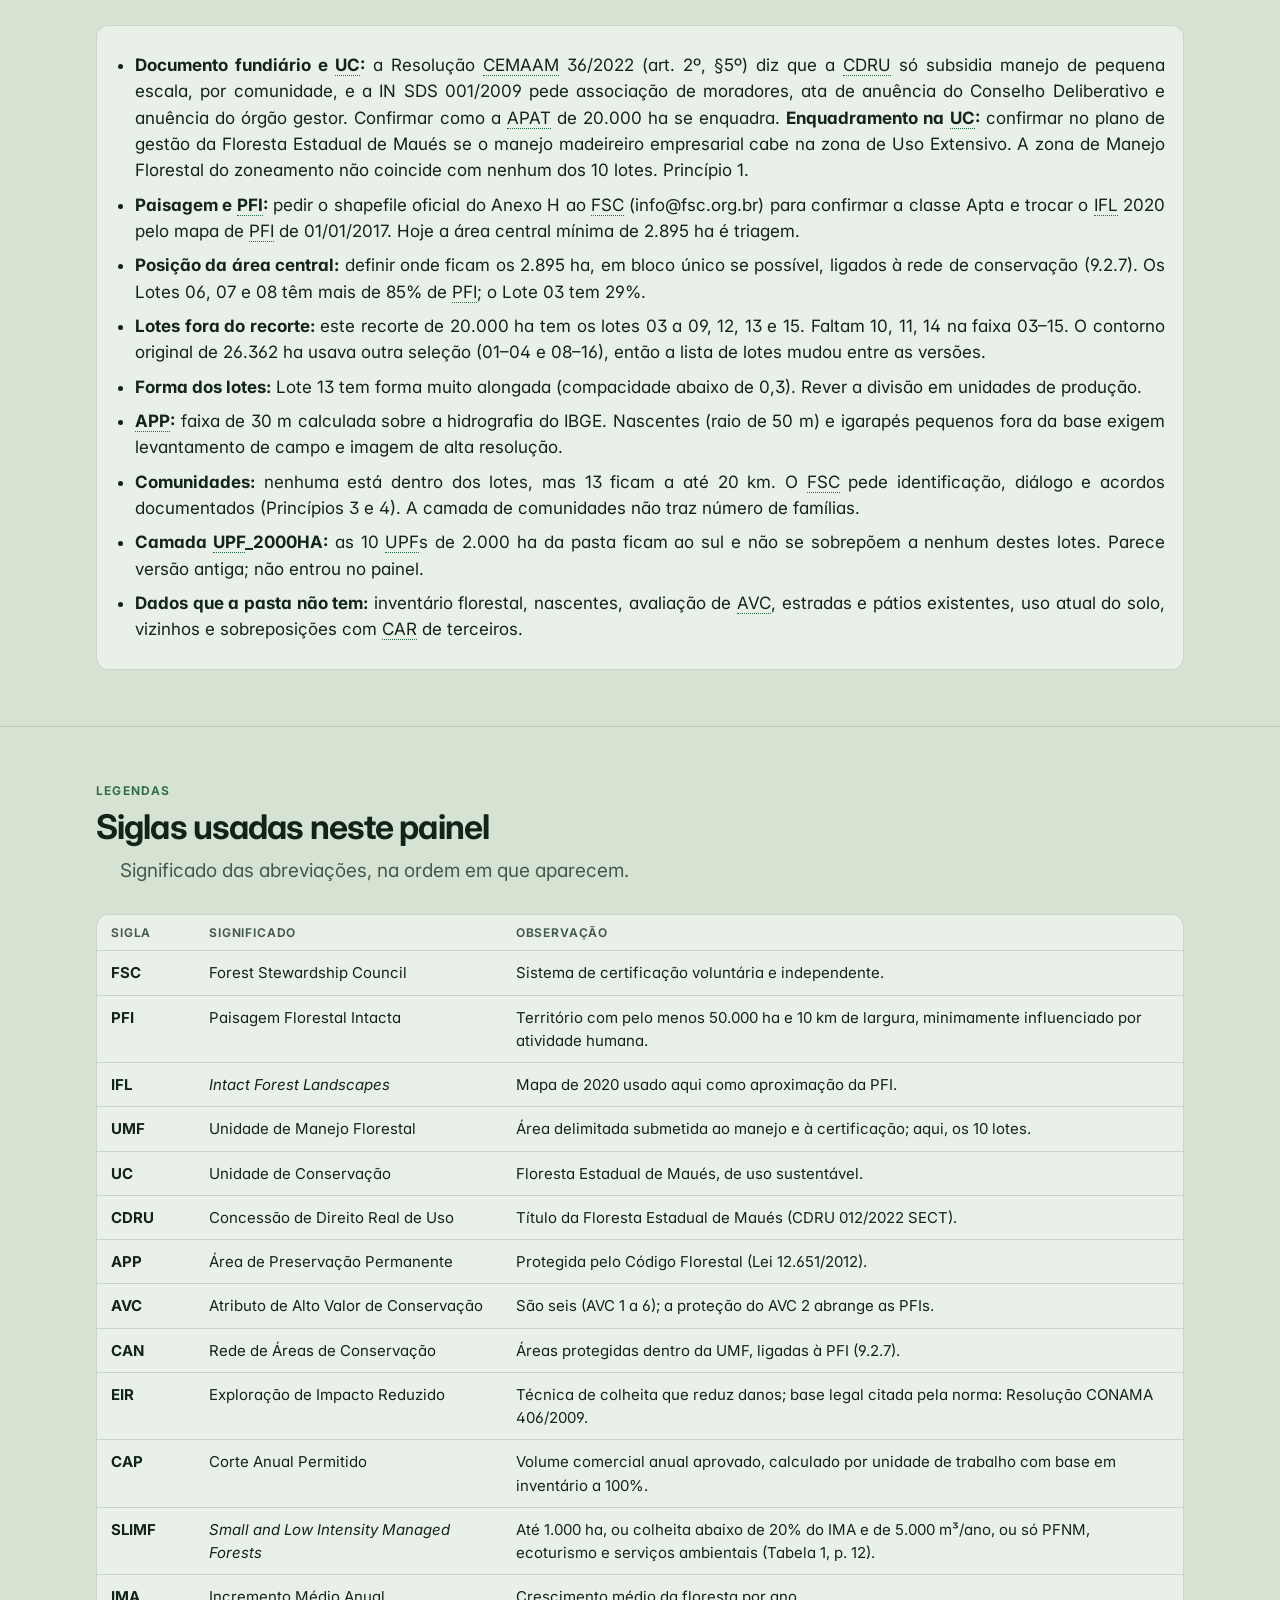
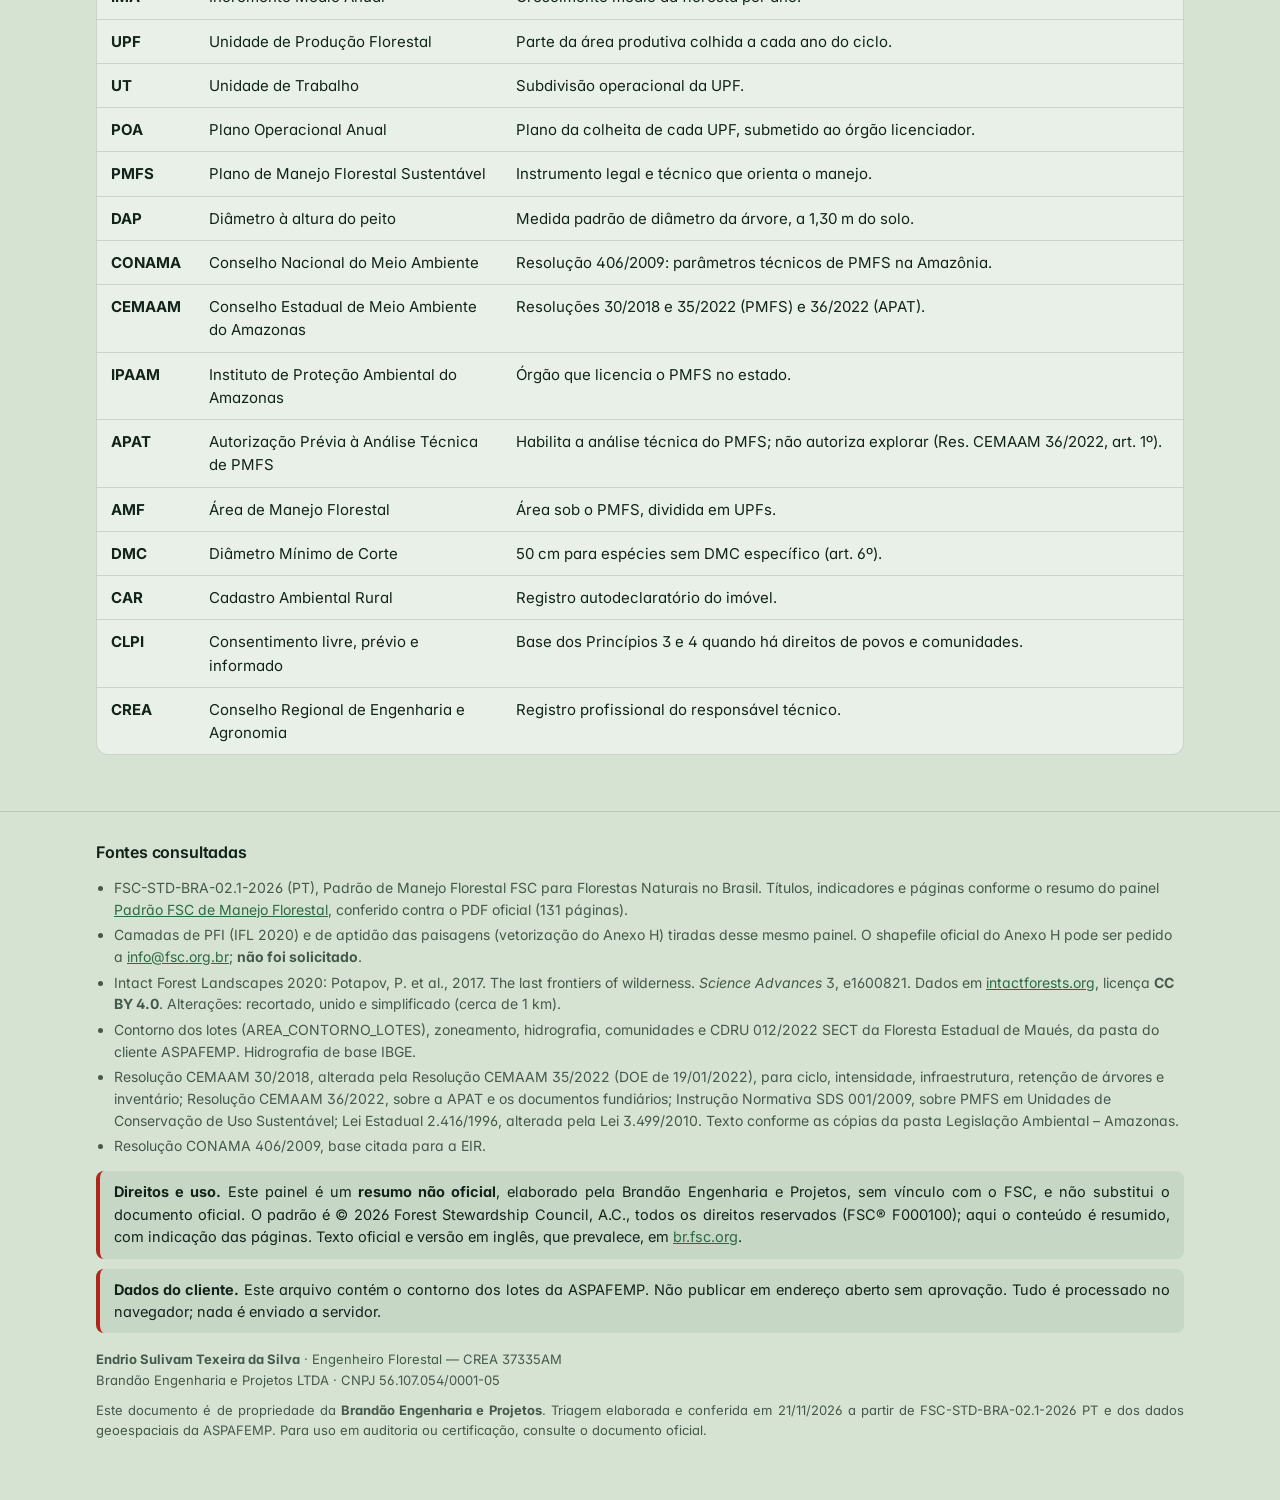
==== commit 696b025d: "Add wheel, trackpad pinch and touch zoom/pan to the map Co-Authored-By: Claude Sonnet 5.5 <noreply@a" ====
--- a/index.html
+++ b/index.html
@@ -1019,7 +1019,7 @@
 svg#mapa{width:100%;height:auto;display:block;border-radius:12px;background:var(--sunk)}
 .lot{stroke:var(--ink);stroke-width:1px;stroke-opacity:.75;cursor:pointer;transition:opacity .12s;vector-effect:non-scaling-stroke}
 #mapa path{vector-effect:non-scaling-stroke}
-#mapa{cursor:grab;touch-action:pan-y}
+#mapa{cursor:grab;touch-action:none}
 #mapa.arrastando{cursor:grabbing}
 .zbtns{position:absolute;right:10px;top:10px;display:flex;flex-direction:column;gap:6px;z-index:4}
 .zbtns button{width:36px;height:36px;border-radius:10px;border:1px solid var(--line);background:var(--glass-strong);color:var(--ink);font:700 18px/1 var(--font-body);cursor:pointer}
@@ -1130,7 +1130,7 @@
       <div class="panel">
         <div class="tabs" role="tablist" aria-label="Vista do mapa"><button type="button" role="tab" class="vtab on" data-v="lotes" aria-selected="true">Lotes</button><button type="button" role="tab" class="vtab" data-v="total" aria-selected="false">Área total (lotes mesclados)</button></div>
         <div class="mapwrap"><svg id="mapa" role="img" aria-label="Mapa dos lotes da ASPAFEMP"></svg><div class="zbtns"><button type="button" id="zmais" aria-label="Aproximar" title="Aproximar">+</button><button type="button" id="zmenos" aria-label="Afastar" title="Afastar">−</button><button type="button" id="ztudo" aria-label="Ver a área toda" title="Ver a área toda">⤢</button></div><div id="tip2"></div></div>
-        <p class="src" style="margin-top:8px">Aproxime com os botões ou com Ctrl + roda do mouse, arraste para mover e clique num lote para aproximar nele.</p>
+        <p class="src" style="margin-top:8px">Aproxime com a roda do mouse, com o gesto de pinça no touchpad ou na tela de toque, ou com os botões +/−. Arraste para mover e clique ou toque num lote para aproximar nele. Para rolar a página, use a barra lateral ou passe o ponteiro fora do mapa.</p>
         <div class="ctl">
           <label>Colorir por
             <select id="modo">
@@ -1680,11 +1680,44 @@
 $("#modo").addEventListener("change",()=>{if($("#modo").value==="zona"){$("#chkZon").checked=true;$("#chkPfi").checked=false;drawMap()}});
 ["ciclo","intens","infra","cons","ovl","dens"].forEach(id=>$("#"+id).addEventListener("input",sim));
 $("#zmais").onclick=()=>zoomBy(1.6);$("#zmenos").onclick=()=>zoomBy(1/1.6);$("#ztudo").onclick=()=>setView(VB.slice());
-(function(){const svg=$("#mapa");let drag=null,moved=false;
-  svg.addEventListener("wheel",e=>{if(!e.ctrlKey&&!e.metaKey)return;e.preventDefault();const r=svg.getBoundingClientRect();zoomBy(e.deltaY<0?1.25:1/1.25,(e.clientX-r.left)/r.width,(e.clientY-r.top)/r.height)},{passive:false});
-  svg.addEventListener("pointerdown",e=>{if(e.pointerType==="touch"||e.button!==0)return;drag={x:e.clientX,y:e.clientY,v:cur.slice()};moved=false});
-  window.addEventListener("pointermove",e=>{if(!drag)return;const r=svg.getBoundingClientRect(),dx=e.clientX-drag.x,dy=e.clientY-drag.y;if(Math.abs(dx)+Math.abs(dy)>4){moved=true;svg.classList.add("arrastando")}if(!moved)return;const [x,y,w,h]=drag.v;setView(fitVB(x-dx/r.width*w,y-dy/r.height*h,w,h))});
-  window.addEventListener("pointerup",()=>{drag=null;svg.classList.remove("arrastando")});
+(function(){
+  const svg=$("#mapa"), ptr=new Map();
+  let moved=false, start=null; // start: gesture snapshot
+  const rect=()=>svg.getBoundingClientRect();
+  const snap=()=>{const r=rect(),ps=[...ptr.values()];
+    const cx=ps.reduce((s,q)=>s+q.x,0)/ps.length, cy=ps.reduce((s,q)=>s+q.y,0)/ps.length;
+    const d=ps.length>1?Math.hypot(ps[0].x-ps[1].x,ps[0].y-ps[1].y):0;
+    start={v:cur.slice(),cx,cy,d,r};};
+  // wheel (mouse) and pinch/scroll on a trackpad (pinch arrives as ctrl+wheel)
+  svg.addEventListener("wheel",e=>{
+    e.preventDefault();
+    let dy=e.deltaY*(e.deltaMode===1?16:e.deltaMode===2?400:1);
+    const k=Math.exp(-dy*(e.ctrlKey?0.012:0.0016));
+    const r=rect();
+    zoomBy(Math.max(.5,Math.min(2,k)),(e.clientX-r.left)/r.width,(e.clientY-r.top)/r.height);
+  },{passive:false});
+  svg.addEventListener("pointerdown",e=>{
+    if(e.pointerType==="mouse"&&e.button!==0)return;
+    ptr.set(e.pointerId,{x:e.clientX,y:e.clientY});moved=false;snap();
+  });
+  window.addEventListener("pointermove",e=>{
+    if(!ptr.has(e.pointerId)||!start)return;
+    ptr.set(e.pointerId,{x:e.clientX,y:e.clientY});
+    const ps=[...ptr.values()],r=start.r,[x,y,w,h]=start.v;
+    const cx=ps.reduce((s,q)=>s+q.x,0)/ps.length, cy=ps.reduce((s,q)=>s+q.y,0)/ps.length;
+    const dx=cx-start.cx, dy=cy-start.cy;
+    if(!moved&&Math.abs(dx)+Math.abs(dy)<6&&ps.length<2)return;
+    moved=true;svg.classList.add("arrastando");
+    let k=1;
+    if(ps.length>1&&start.d>0)k=Math.hypot(ps[0].x-ps[1].x,ps[0].y-ps[1].y)/start.d;
+    const nw=w/k,nh=h/k;
+    // keep the map point under the gesture centre fixed
+    const fx=(start.cx-r.left)/r.width, fy=(start.cy-r.top)/r.height;
+    const ox=x+w*fx-nw*fx, oy=y+h*fy-nh*fy;
+    setView(fitVB(ox-dx/r.width*nw,oy-dy/r.height*nh,nw,nh));
+  });
+  const end=e=>{ptr.delete(e.pointerId);if(ptr.size)snap();else{start=null;svg.classList.remove("arrastando")}};
+  window.addEventListener("pointerup",end);window.addEventListener("pointercancel",end);
   svg.addEventListener("click",e=>{if(moved){e.stopPropagation();e.preventDefault();moved=false}},true);
 })();
 $("#btnApp").addEventListener("click",()=>{appOn=!appOn;const b=$("#btnApp");b.classList.toggle("on",appOn);b.setAttribute("aria-pressed",appOn);b.textContent=appOn?"Ocultar APPs":"Mostrar APPs (faixa de 30 m)";drawMap()});
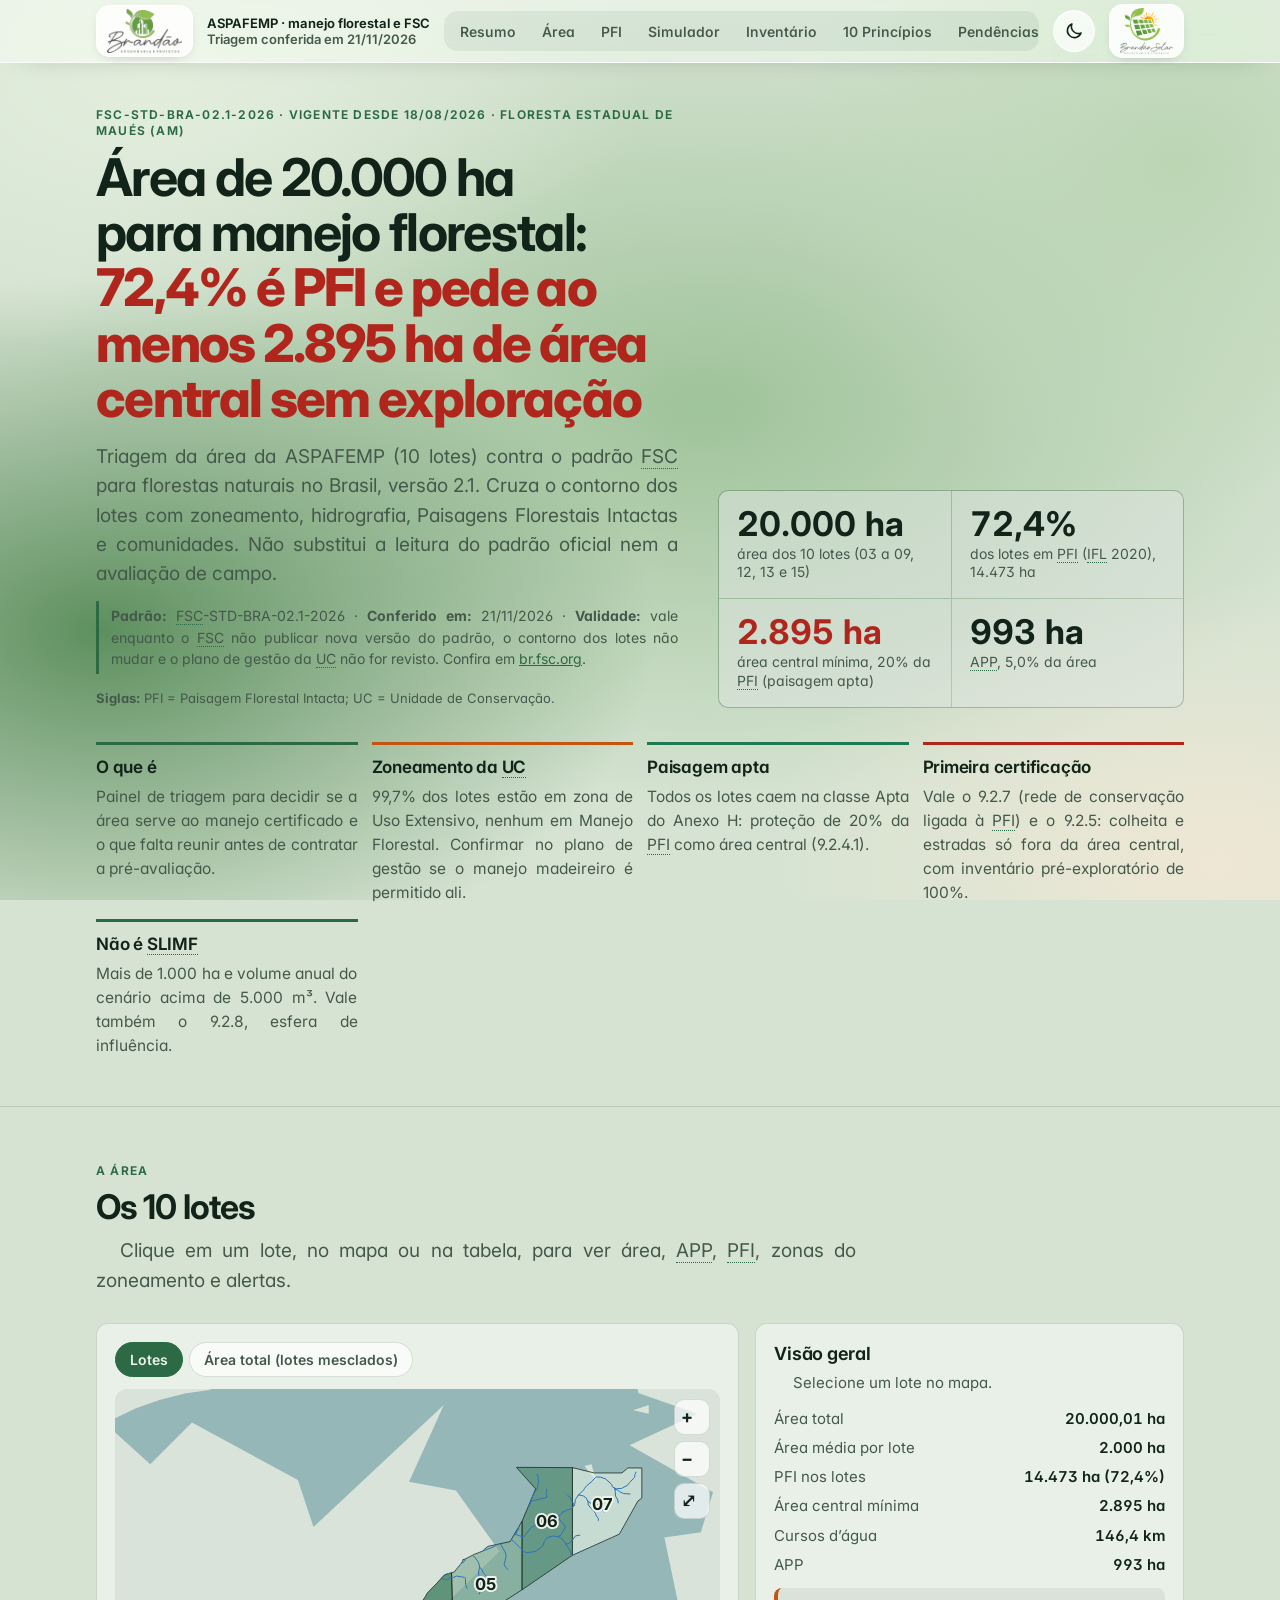
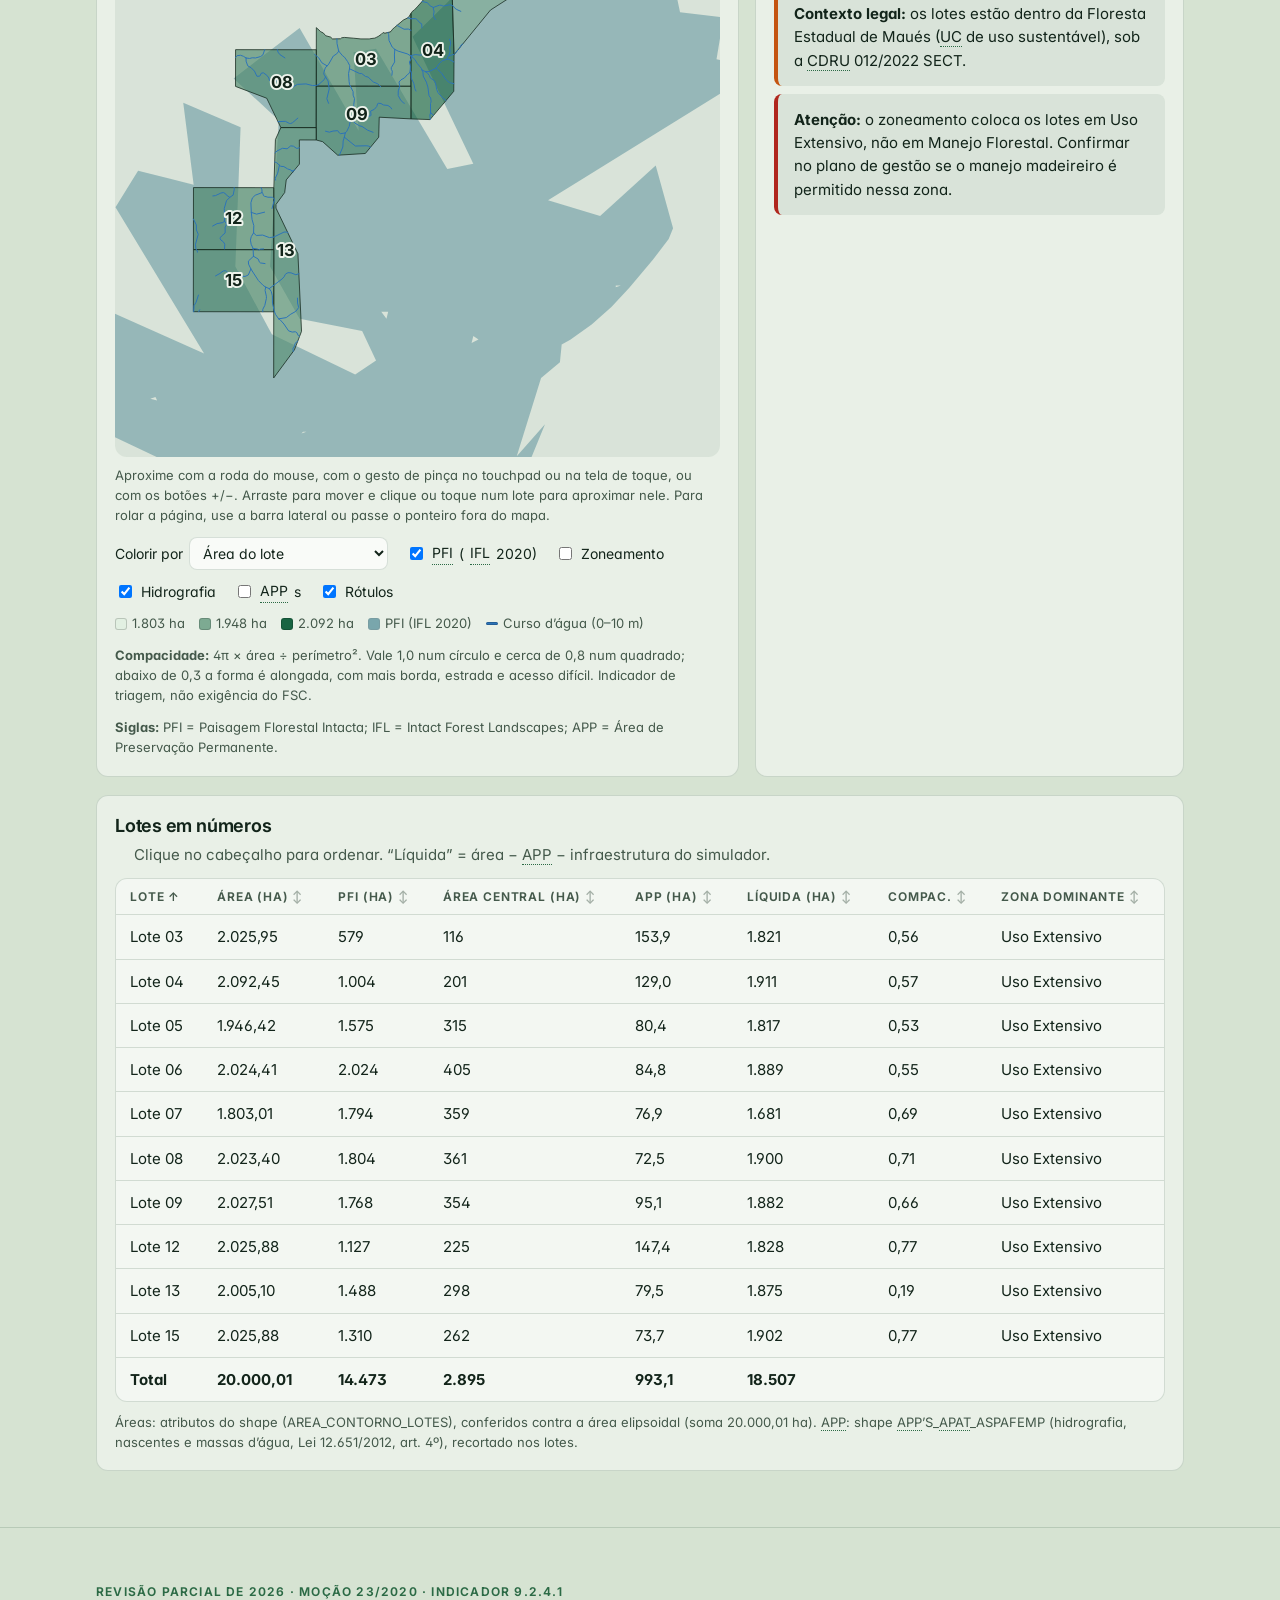
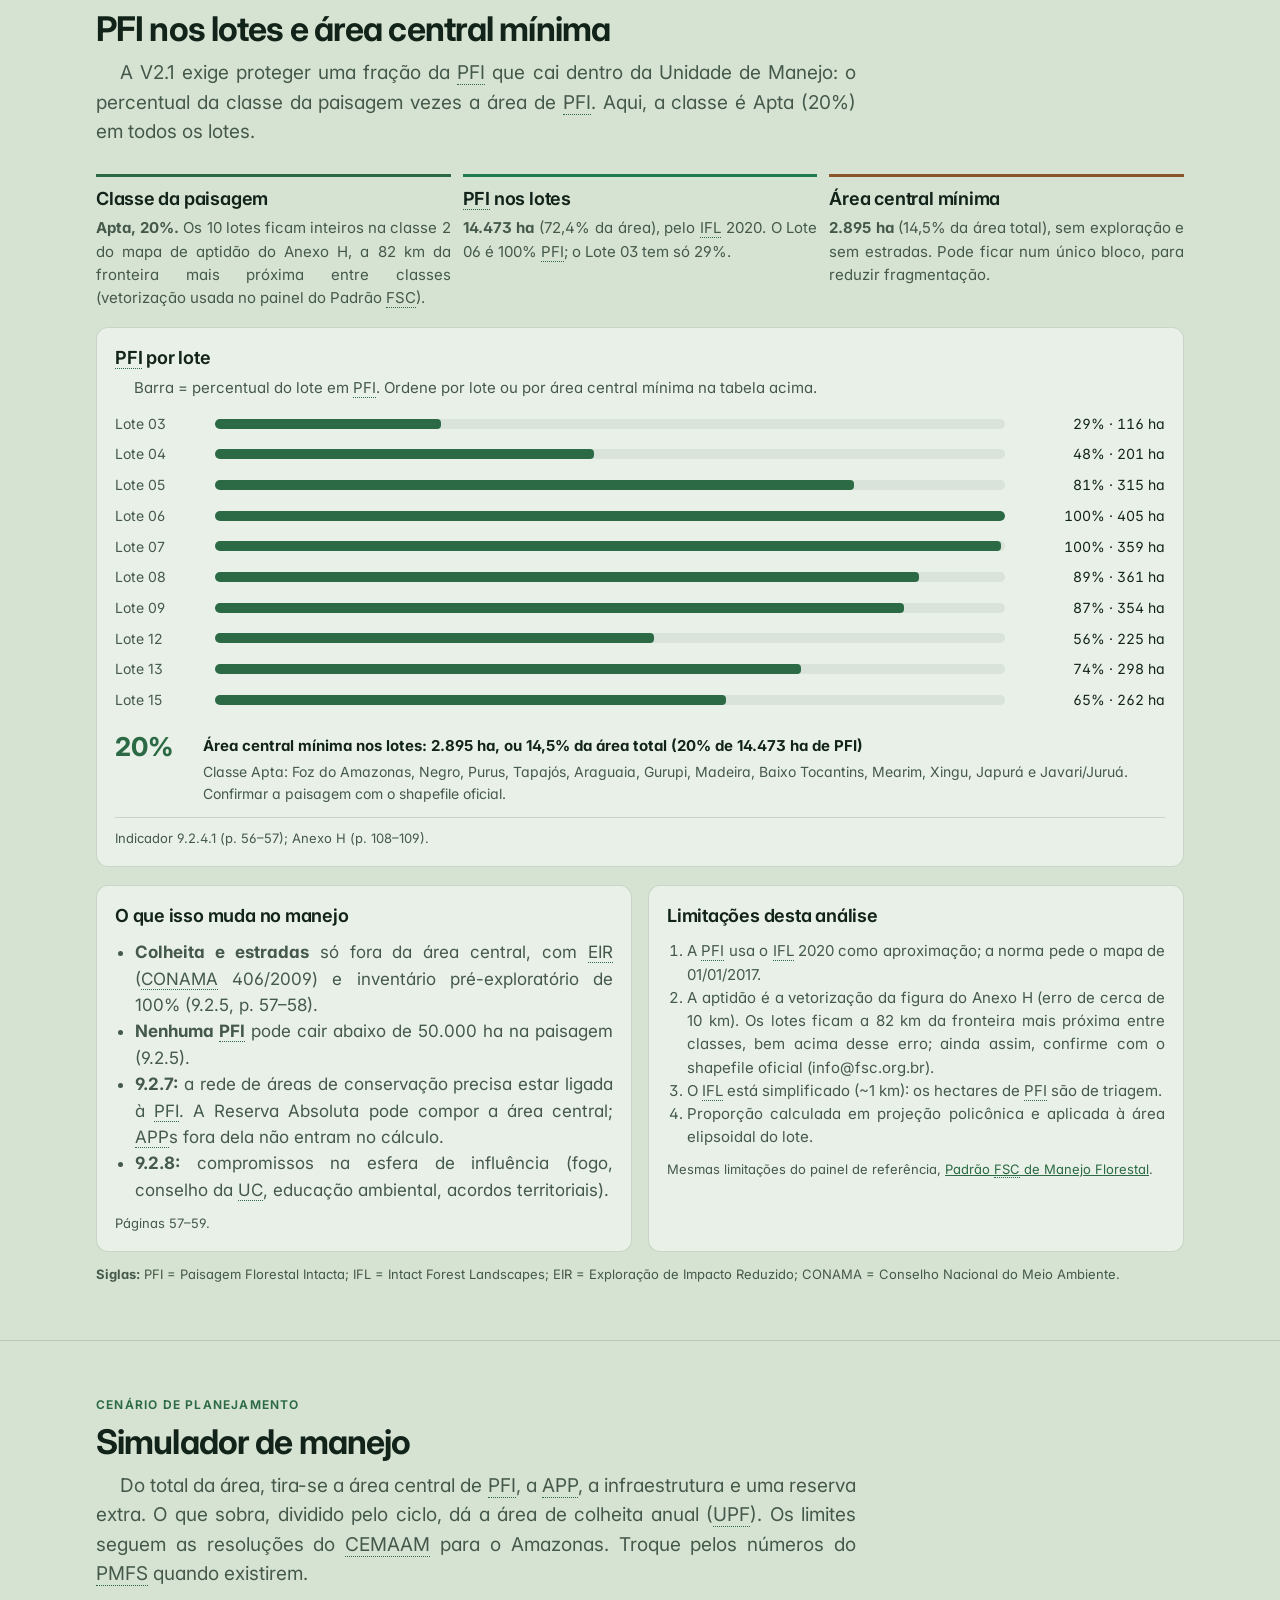
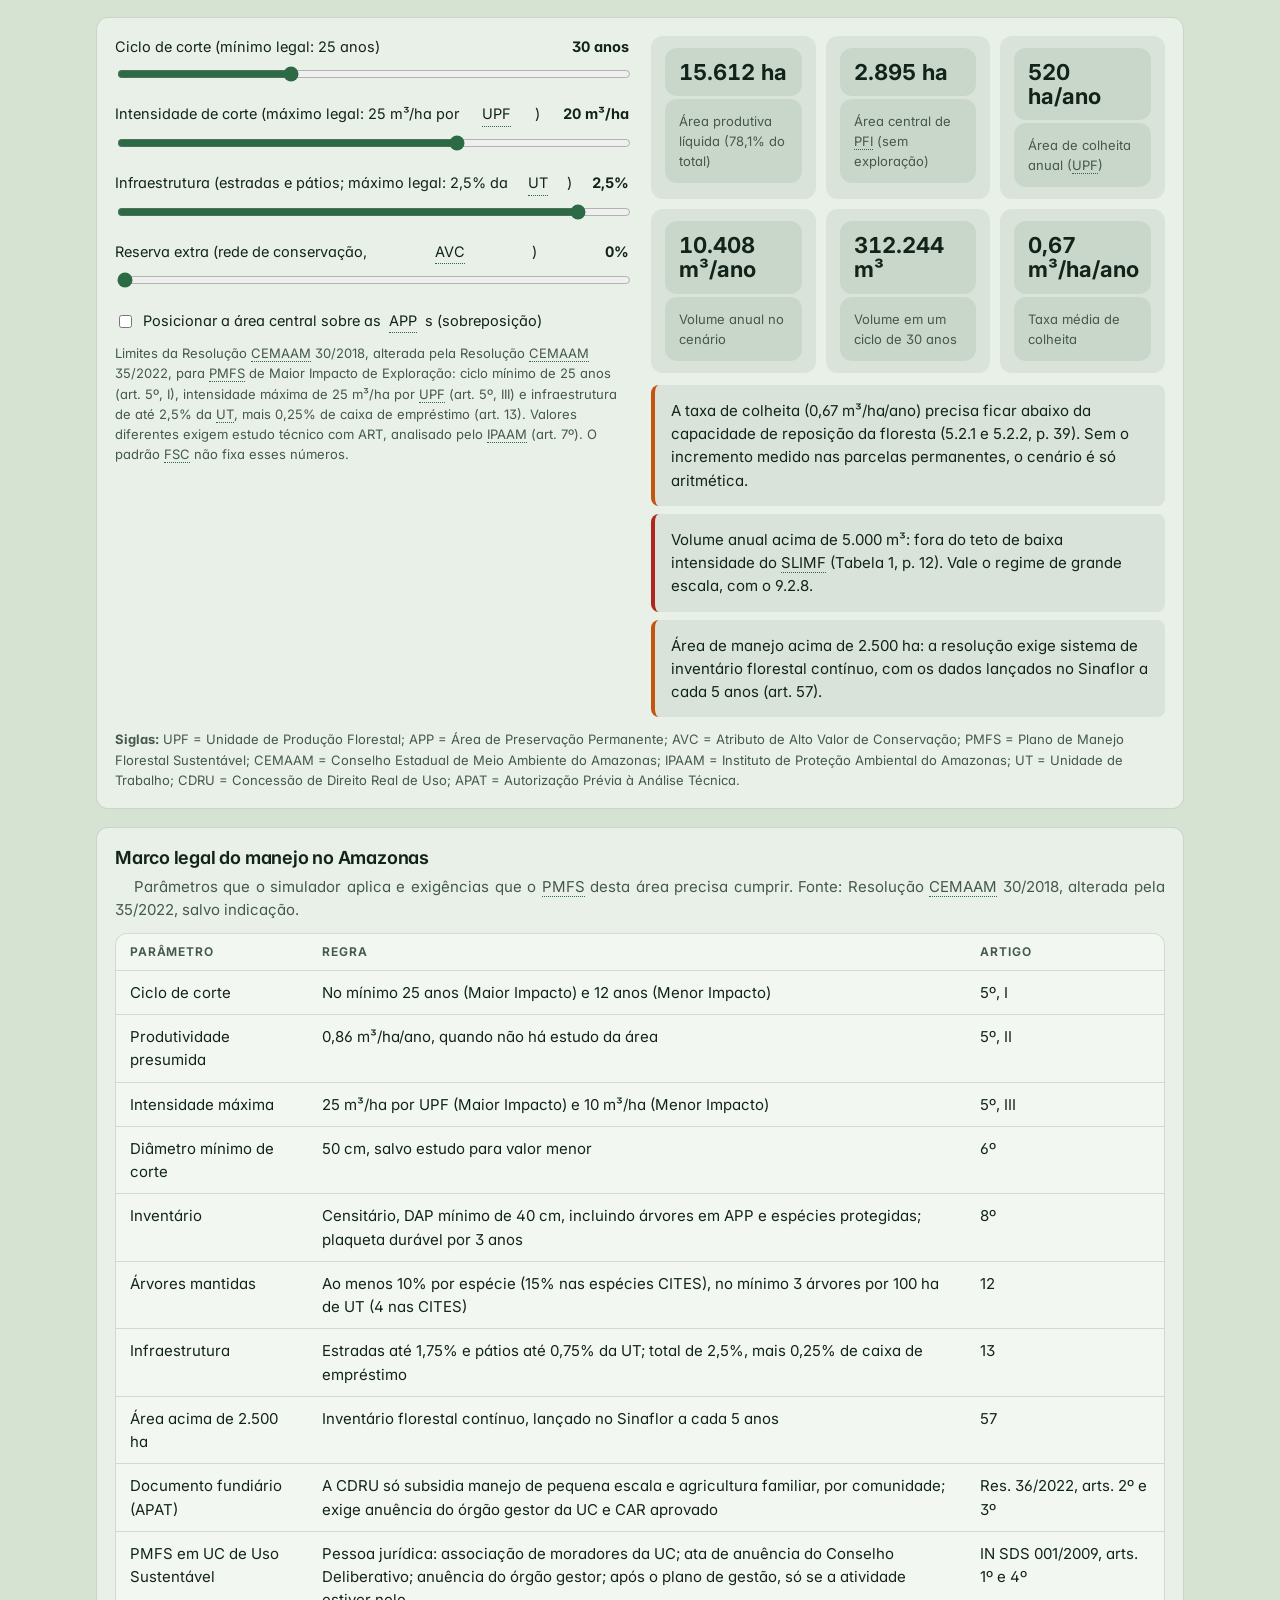
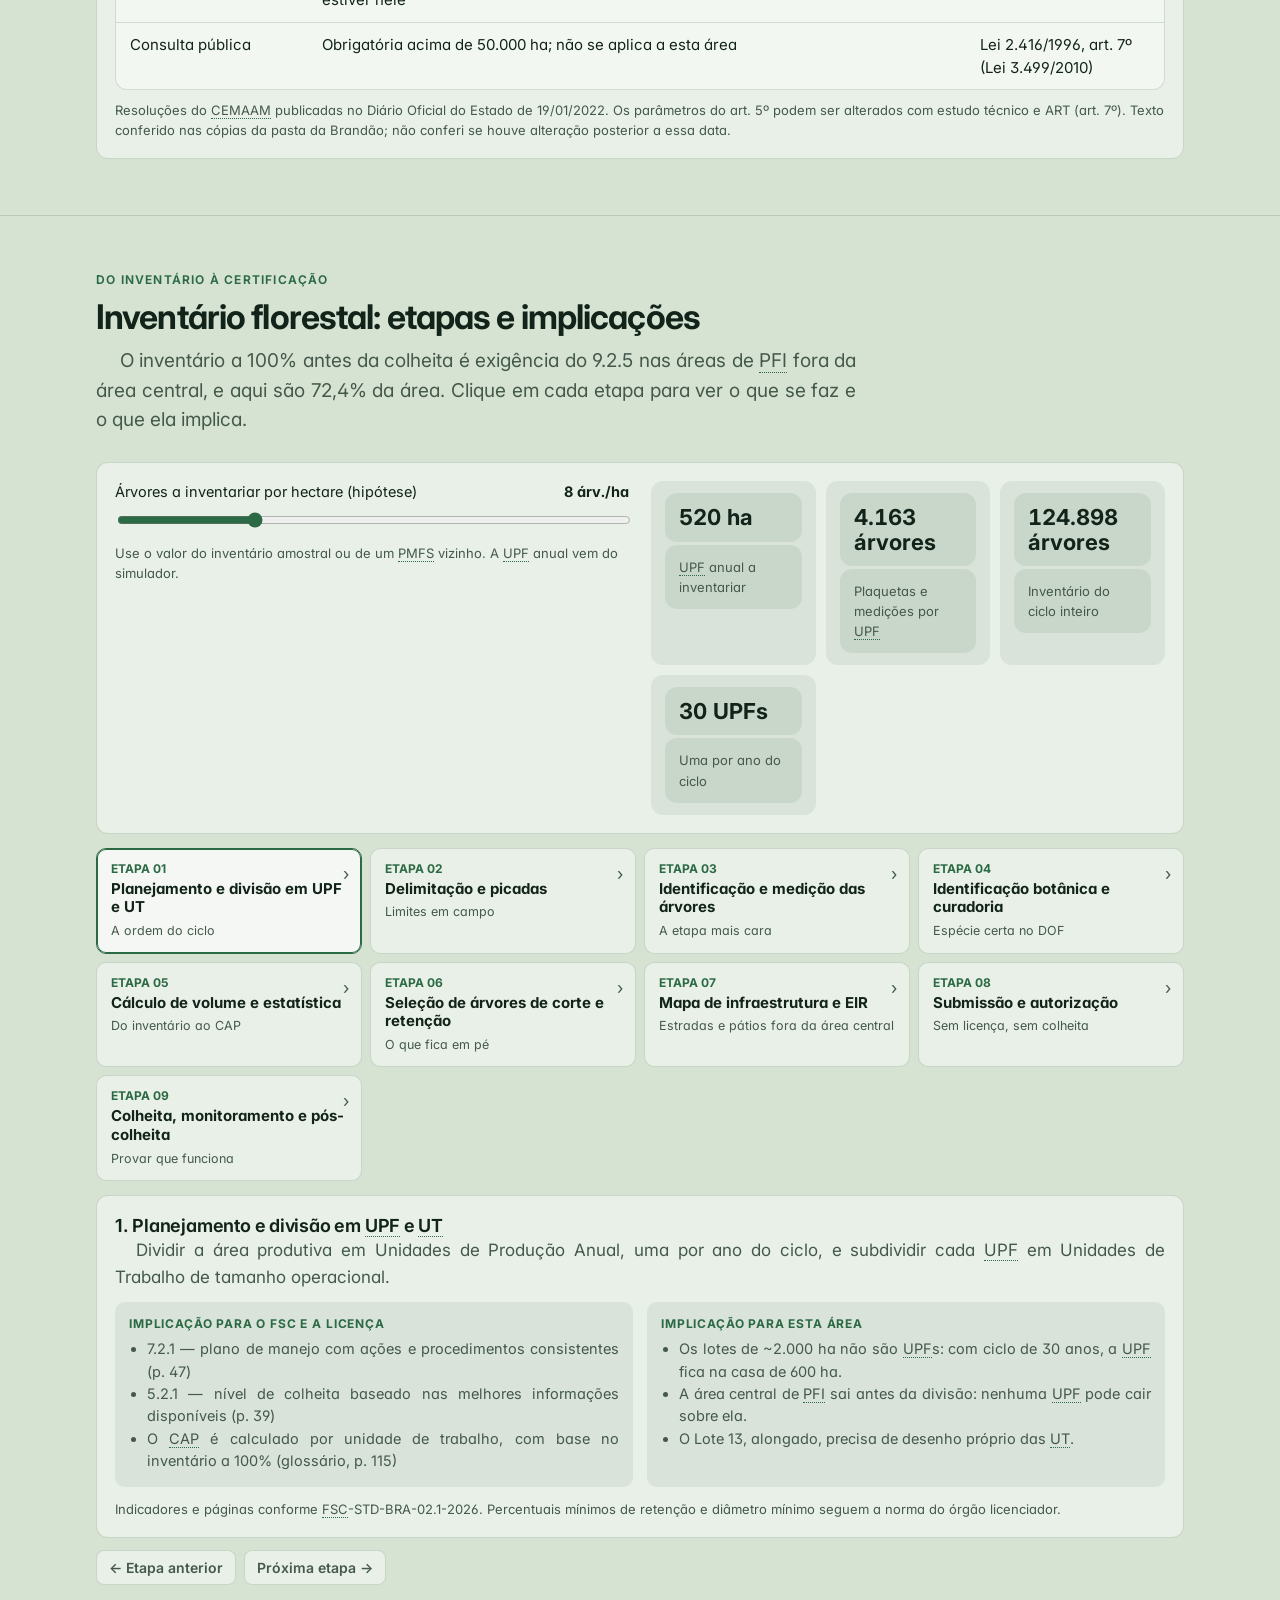
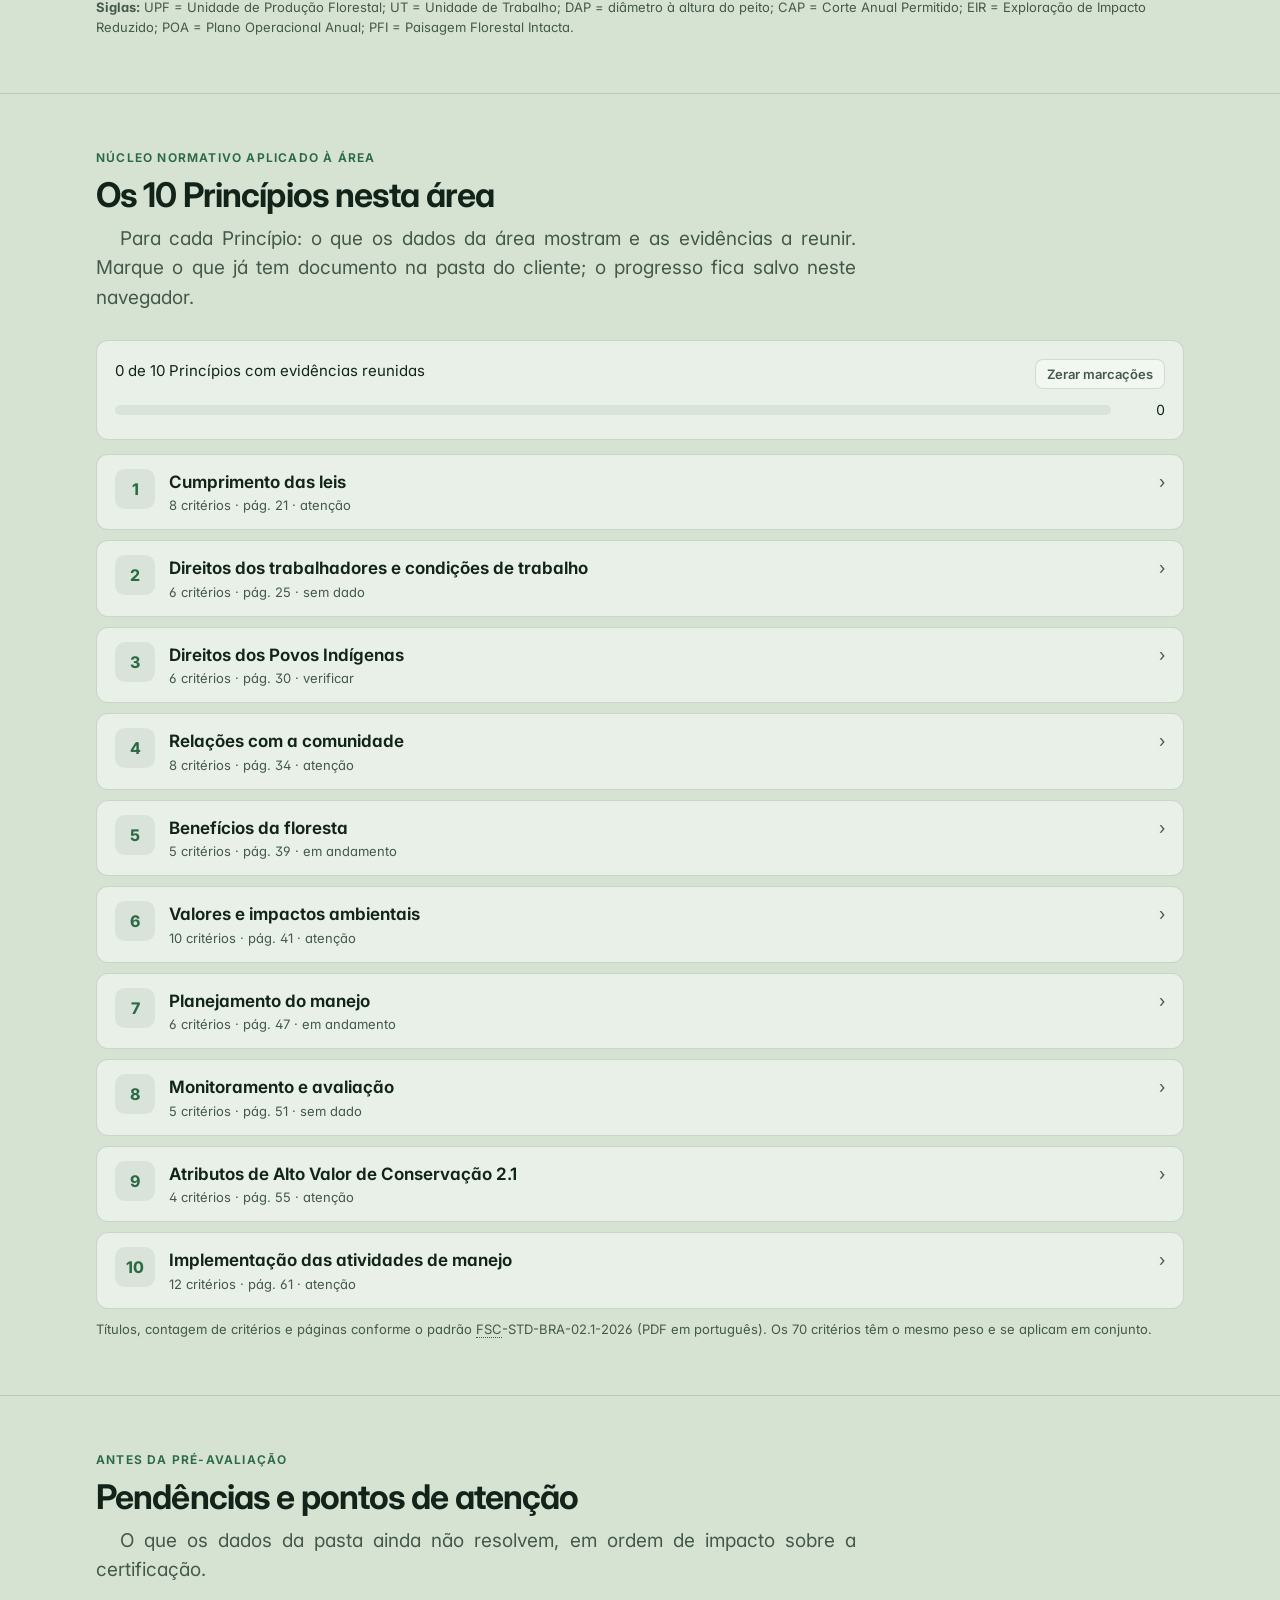
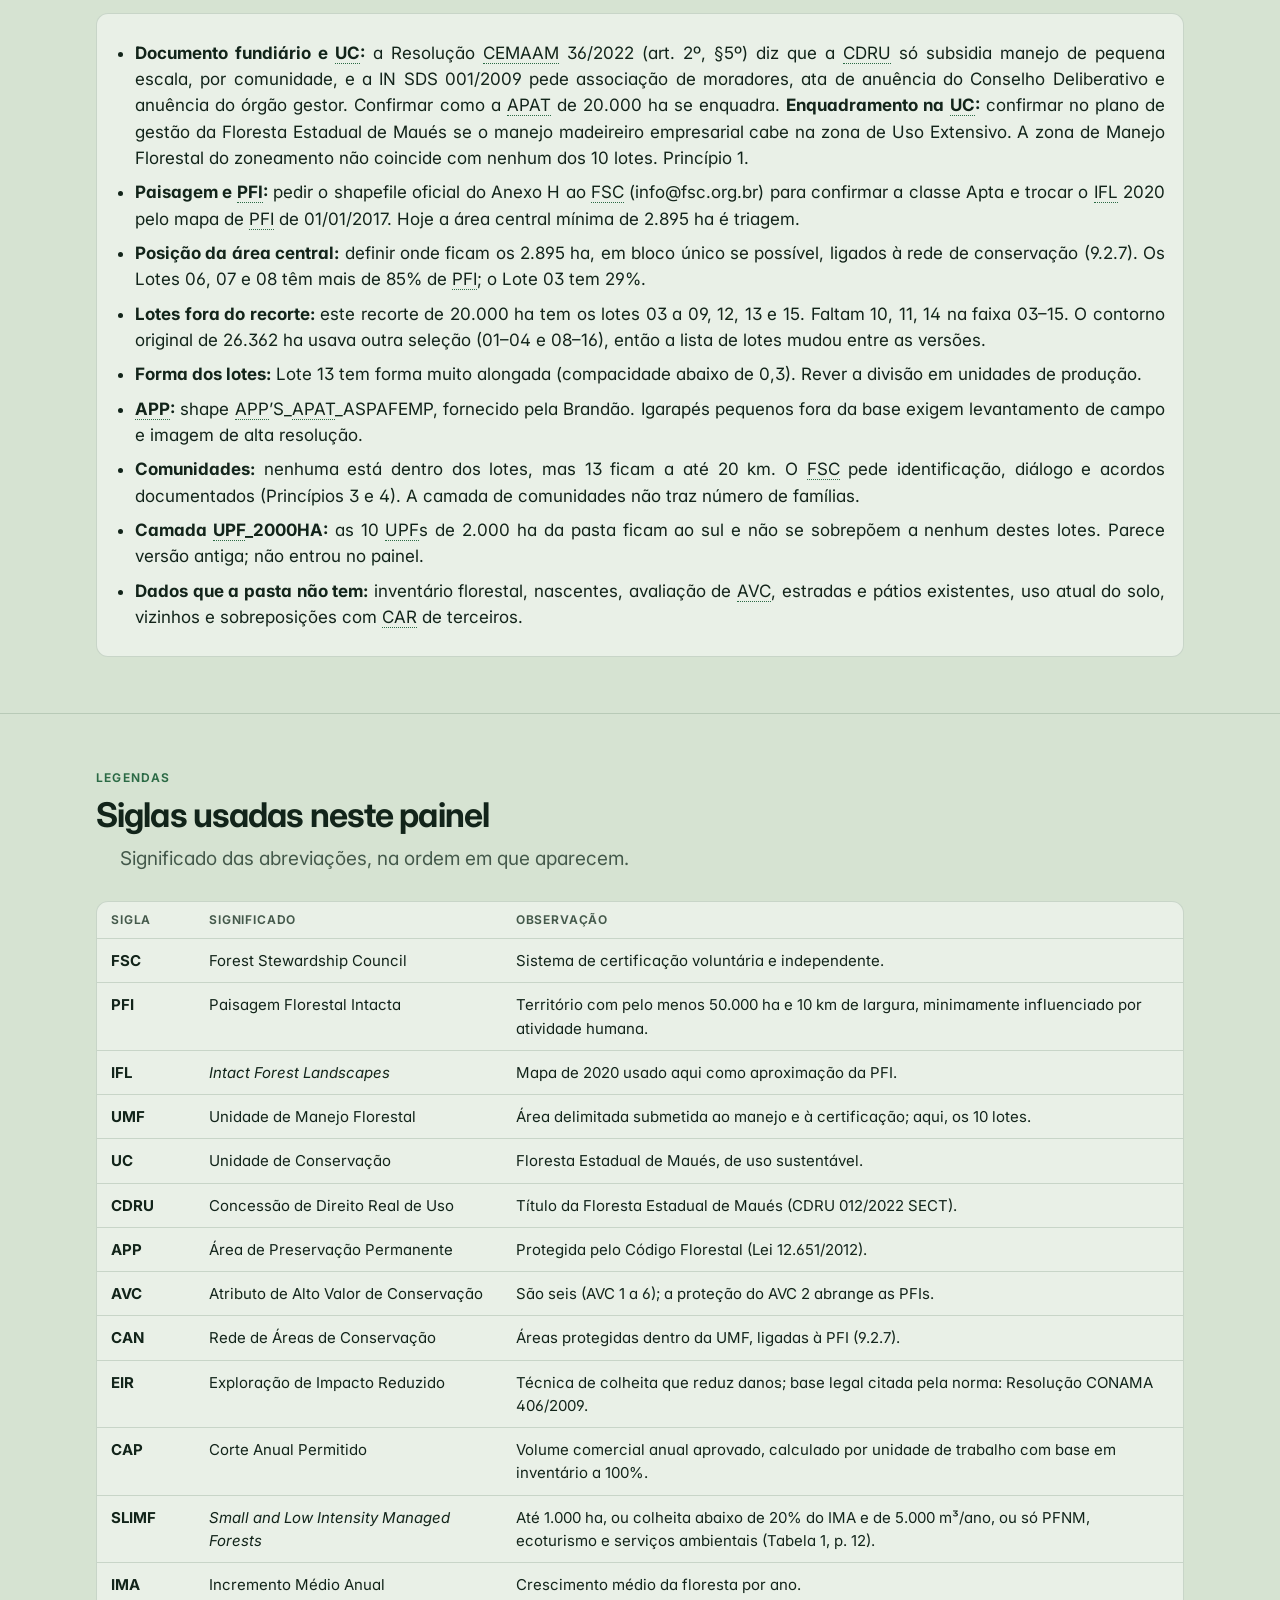
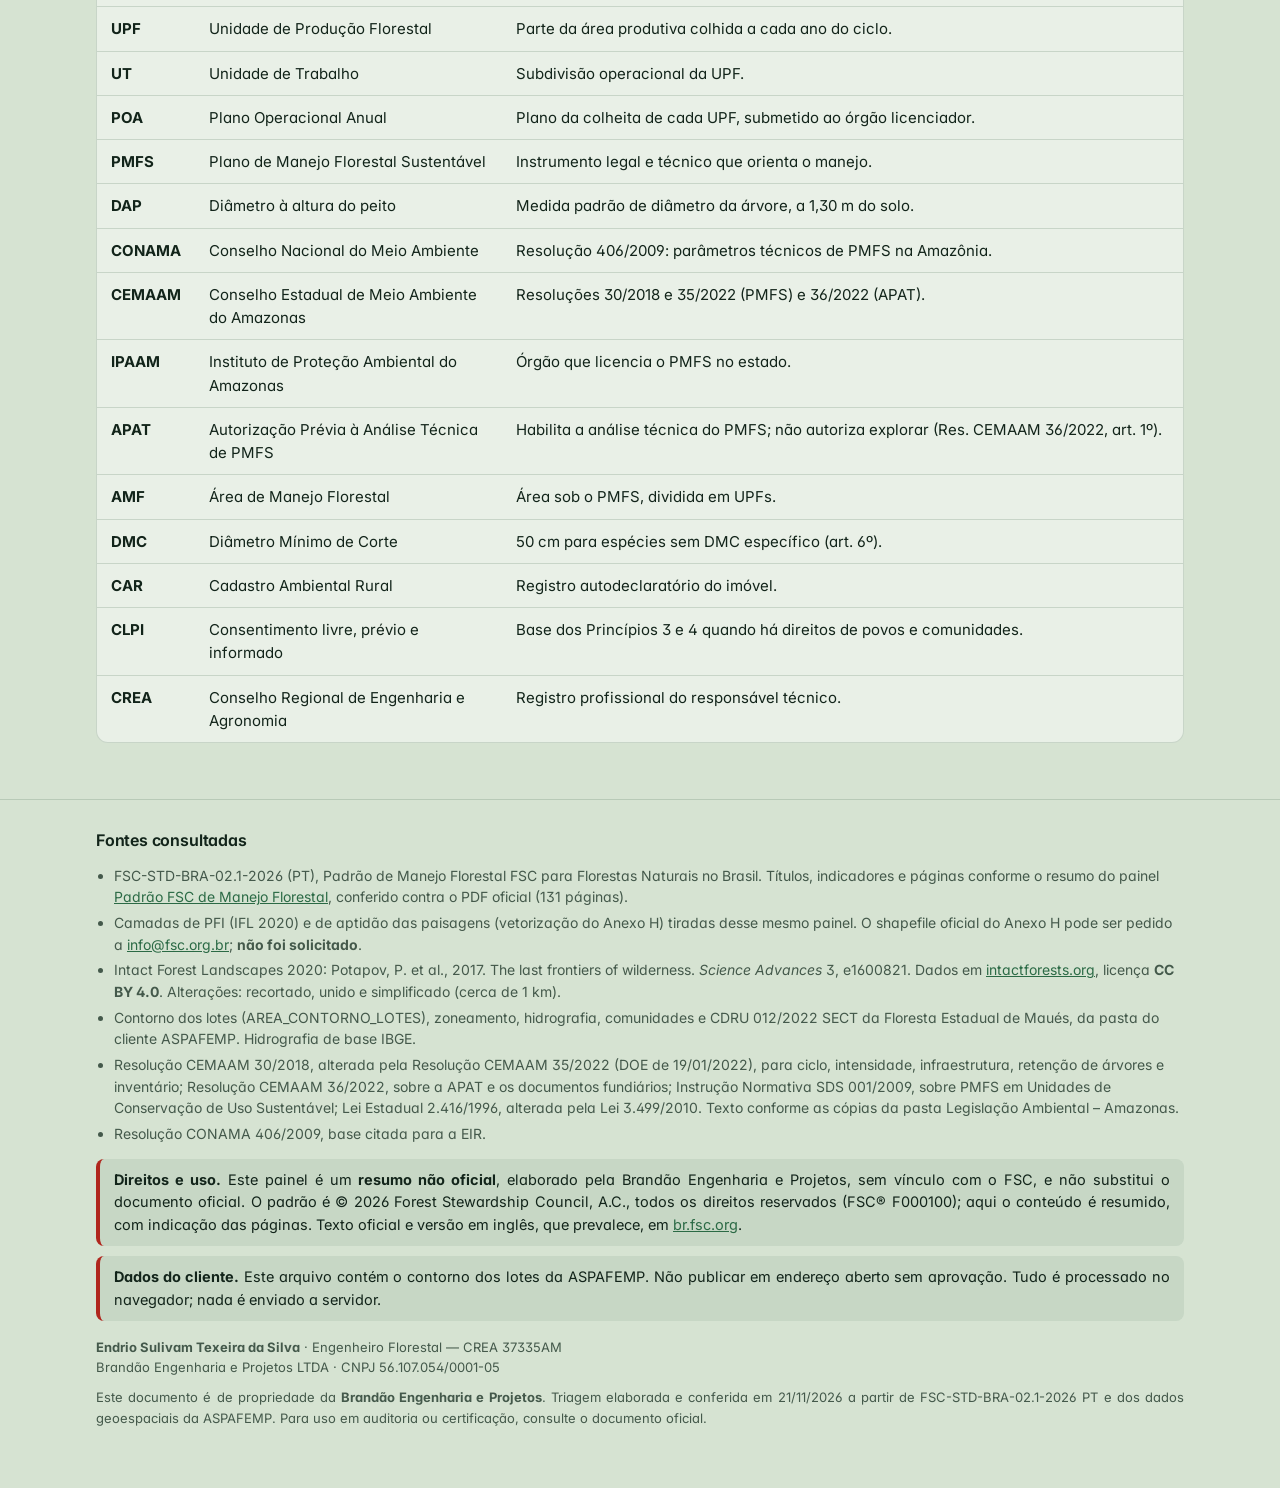
==== commit b69a54f5: "Use the APP shapefile for APPs and make the toggle a checkbox Co-Authored-By: Claude Sonnet 5.5 <nor" ====
--- a/index.html
+++ b/index.html
@@ -1106,7 +1106,7 @@
         <div class="kpi"><span class="v num">20.000 ha</span><span class="l">área dos 10 lotes (03 a 09, 12, 13 e 15)</span></div>
         <div class="kpi"><span class="v num">72,4%</span><span class="l">dos lotes em PFI (IFL 2020), 14.473 ha</span></div>
         <div class="kpi alert"><span class="v num">2.895 ha</span><span class="l">área central mínima, 20% da PFI (paisagem apta)</span></div>
-        <div class="kpi"><span class="v num">870 ha</span><span class="l">APP estimada, 4,4% da área</span></div>
+        <div class="kpi"><span class="v num">993 ha</span><span class="l">APP, 5,0% da área</span></div>
       </div>
     </div>
     <div class="msgs">
@@ -1124,7 +1124,7 @@
     <header>
       <div class="eyebrow">A área</div>
       <h2>Os 10 lotes</h2>
-      <p class="lede">Clique em um lote, no mapa ou na tabela, para ver área, APP estimada, PFI, zonas do zoneamento e alertas.</p>
+      <p class="lede">Clique em um lote, no mapa ou na tabela, para ver área, APP, PFI, zonas do zoneamento e alertas.</p>
     </header>
     <div class="gmap">
       <div class="panel">
@@ -1136,7 +1136,7 @@
             <select id="modo">
               <option value="area">Área do lote</option>
               <option value="pfi">PFI (% do lote)</option>
-              <option value="app">APP estimada (% do lote)</option>
+              <option value="app">APP (% do lote)</option>
               <option value="comp">Compacidade da forma</option>
               <option value="zona">Zona dominante</option>
             </select>
@@ -1144,7 +1144,7 @@
           <label><input type="checkbox" id="chkPfi" checked> PFI (IFL 2020)</label>
           <label><input type="checkbox" id="chkZon"> Zoneamento</label>
           <label><input type="checkbox" id="chkHid" checked> Hidrografia</label>
-          <button type="button" class="vtab" id="btnApp" aria-pressed="false">Mostrar APPs (faixa de 30 m)</button>
+          <label><input type="checkbox" id="chkApp"> APPs</label>
           <label><input type="checkbox" id="chkLbl" checked> Rótulos</label>
         </div>
         <div class="leg" id="legenda"></div>
@@ -1155,9 +1155,9 @@
     </div>
     <div class="panel" style="margin-top:18px">
       <h3>Lotes em números</h3>
-      <p class="muted" style="margin-top:6px;font-size:15px">Clique no cabeçalho para ordenar. “Líquida” = área − APP estimada − infraestrutura do simulador.</p>
+      <p class="muted" style="margin-top:6px;font-size:15px">Clique no cabeçalho para ordenar. “Líquida” = área − APP − infraestrutura do simulador.</p>
       <div class="tbl-wrap" style="margin-top:12px"><table id="tabela"></table></div>
-      <p class="src">Áreas: atributos do shape (AREA_CONTORNO_LOTES), conferidos contra a área elipsoidal (soma 20.000,01 ha). APP: faixa de 30 m de cada lado dos cursos d’água de 0 a 10 m da hidrografia do IBGE (Lei 12.651/2012, art. 4º), sem nascentes.</p>
+      <p class="src">Áreas: atributos do shape (AREA_CONTORNO_LOTES), conferidos contra a área elipsoidal (soma 20.000,01 ha). APP: shape APP’S_APAT_ASPAFEMP (hidrografia, nascentes e massas d’água, Lei 12.651/2012, art. 4º), recortado nos lotes.</p>
     </div>
   </div>
 </section>
@@ -1369,7 +1369,7 @@
 </footer>
 
 <script>
-const DATA = {"lotes":[{"nome":"Lote 03","lote":"03","area_ha":2025.95,"perim_m":21372.96,"ring":[[-57.7289,-3.88549],[-57.78341,-3.88544],[-57.78338,-3.85183],[-57.78332,-3.8519],[-57.78186,-3.8532],[-57.78085,-3.85417],[-57.77936,-3.85488],[-57.77801,-3.85645],[-57.7752,-3.85724],[-57.77402,-3.85831],[-57.76958,-3.85821],[-57.76953,-3.85816],[-57.76929,-3.85815],[-57.76876,-3.85763],[-57.76708,-3.85745],[-57.76213,-3.85788],[-57.7577,-3.8583],[-57.75312,-3.8583],[-57.75297,-3.85828],[-57.75287,-3.85828],[-57.75134,-3.85803],[-57.74969,-3.85785],[-57.7486,-3.8573],[-57.7478,-3.85693],[-57.74597,-3.85565],[-57.74502,-3.8547],[-57.74459,-3.8547],[-57.74423,-3.85479],[-57.74411,-3.85505],[-57.74068,-3.85424],[-57.74068,-3.85408],[-57.74036,-3.854],[-57.73969,-3.85291],[-57.73846,-3.85181],[-57.73328,-3.84747],[-57.73108,-3.84637],[-57.73035,-3.84595],[-57.72886,-3.84364],[-57.7289,-3.88549]],"area_elip_ha":2025.95,"centroide":[-57.75489,-3.87009],"bbox":[-57.78341367620856,-3.885487758036841,-57.72886276279963,-3.84363895459895],"vertices":38,"app_ha":104.72,"hidro_km":17.71,"zonas":{"Especial para adequação fundiária":0.0,"Preservação":0.01,"Manejo Florestal":0.0,"Uso Extensivo":2003.5,"Uso Intensivo":0.0,"Amortecimento":20.21},"pfi_ha":579.3,"classe":"2"},{"nome":"Lote 04","lote":"04","area_ha":2092.45,"perim_m":21547.76,"ring":[[-57.70552,-3.8203],[-57.70409,-3.86735],[-57.70425,-3.88839],[-57.71793,-3.90464],[-57.72891,-3.90424],[-57.72886,-3.84364],[-57.72815,-3.84253],[-57.72691,-3.84164],[-57.7254,-3.84003],[-57.72491,-3.83948],[-57.72241,-3.83673],[-57.72076,-3.83417],[-57.71942,-3.83185],[-57.71405,-3.82635],[-57.70978,-3.82166],[-57.70813,-3.82098],[-57.70593,-3.82043],[-57.70552,-3.8203]],"area_elip_ha":2092.45,"centroide":[-57.71646,-3.86525],"bbox":[-57.72891462476292,-3.904640956370489,-57.70409173892765,-3.820295564361045],"vertices":17,"app_ha":124.53,"hidro_km":21.17,"zonas":{"Especial para adequação fundiária":0.0,"Preservação":0.5,"Manejo Florestal":0.0,"Uso Extensivo":2089.4,"Uso Intensivo":0.0,"Amortecimento":1.12},"pfi_ha":1003.6,"classe":"2"},{"nome":"Lote 05","lote":"05","area_ha":1946.42,"perim_m":21570.51,"ring":[[-57.6649,-3.79064],[-57.66493,-3.83008],[-57.68312,-3.84172],[-57.70409,-3.86735],[-57.70552,-3.8203],[-57.70374,-3.8197],[-57.70294,-3.81854],[-57.7005,-3.81561],[-57.69922,-3.81384],[-57.69897,-3.81274],[-57.69757,-3.81238],[-57.69226,-3.80963],[-57.68964,-3.80865],[-57.68756,-3.8078],[-57.68665,-3.80701],[-57.68597,-3.80615],[-57.685,-3.80548],[-57.68445,-3.80511],[-57.67187,-3.80241],[-57.6649,-3.79064]],"area_elip_ha":1946.42,"centroide":[-57.68623,-3.82727],"bbox":[-57.70551685329011,-3.867352955904275,-57.66490261475759,-3.790643712033531],"vertices":19,"app_ha":78.11,"hidro_km":13.14,"zonas":{"Especial para adequação fundiária":0.0,"Preservação":0.0,"Manejo Florestal":0.0,"Uso Extensivo":1942.17,"Uso Intensivo":0.0,"Amortecimento":2.66},"pfi_ha":1575.1,"classe":"2"},{"nome":"Lote 06","lote":"06","area_ha":2024.41,"perim_m":21468.61,"ring":[[-57.63591,-3.75992],[-57.63595,-3.81026],[-57.66493,-3.83008],[-57.6649,-3.79064],[-57.65712,-3.77213],[-57.66819,-3.75976],[-57.63591,-3.75992]],"area_elip_ha":2024.41,"centroide":[-57.65056,-3.79112],"bbox":[-57.66818524735631,-3.830080227626183,-57.63591092965312,-3.759755121003507],"vertices":6,"app_ha":83.06,"hidro_km":14.02,"zonas":{"Especial para adequação fundiária":0.0,"Preservação":0.0,"Manejo Florestal":0.0,"Uso Extensivo":2011.57,"Uso Intensivo":0.0,"Amortecimento":11.48},"pfi_ha":2024.4,"classe":"2"},{"nome":"Lote 07","lote":"07","area_ha":1803.01,"perim_m":18084.73,"ring":[[-57.59599,-3.77739],[-57.59827,-3.77913],[-57.60896,-3.79814],[-57.63595,-3.81026],[-57.63591,-3.75992],[-57.62342,-3.76297],[-57.60743,-3.76299],[-57.60397,-3.76009],[-57.59598,-3.76013],[-57.59599,-3.77739]],"area_elip_ha":1803.01,"centroide":[-57.61866,-3.78135],"bbox":[-57.63594765347966,-3.810264582550914,-57.595978050370675,-3.759918907660707],"vertices":9,"app_ha":74.58,"hidro_km":12.51,"zonas":{"Especial para adequação fundiária":0.0,"Preservação":6.33,"Manejo Florestal":0.0,"Uso Extensivo":1792.22,"Uso Intensivo":0.01,"Amortecimento":3.12},"pfi_ha":1794.4,"classe":"2"},{"nome":"Lote 08","lote":"08","area_ha":2023.4,"perim_m":18910.86,"ring":[[-57.82988,-3.86447],[-57.78339,-3.86452],[-57.78344,-3.90926],[-57.80381,-3.90924],[-57.81195,-3.89237],[-57.8299,-3.88557],[-57.82988,-3.86447]],"area_elip_ha":2023.4,"centroide":[-57.80329,-3.88349],"bbox":[-57.82990317157176,-3.909263430170892,-57.78339442904005,-3.864474062885826],"vertices":6,"app_ha":58.56,"hidro_km":9.7,"zonas":{"Especial para adequação fundiária":0.0,"Preservação":0.0,"Manejo Florestal":0.0,"Uso Extensivo":2022.18,"Uso Intensivo":0.0,"Amortecimento":0.0},"pfi_ha":1803.9,"classe":"2"},{"nome":"Lote 09","lote":"09","area_ha":2027.51,"perim_m":19677.85,"ring":[[-57.78341,-3.88544],[-57.7289,-3.88549],[-57.72891,-3.90424],[-57.74717,-3.90326],[-57.74746,-3.91476],[-57.75515,-3.92411],[-57.77104,-3.9251],[-57.77973,-3.91733],[-57.78344,-3.91636],[-57.78341,-3.88544]],"area_elip_ha":2027.51,"centroide":[-57.75971,-3.90193],"bbox":[-57.783442312072,-3.925104196070139,-57.72889848793906,-3.885438788755641],"vertices":9,"app_ha":92.83,"hidro_km":15.5,"zonas":{"Especial para adequação fundiária":0.0,"Preservação":0.3,"Manejo Florestal":0.0,"Uso Extensivo":2025.9,"Uso Intensivo":0.0,"Amortecimento":0.0},"pfi_ha":1767.8,"classe":"2"},{"nome":"Lote 12","lote":"12","area_ha":2025.88,"perim_m":18162.4,"ring":[[-57.85411,-3.94369],[-57.80783,-3.94373],[-57.80787,-3.97938],[-57.85414,-3.97933],[-57.85411,-3.94369]],"area_elip_ha":2025.88,"centroide":[-57.83099,-3.96153],"bbox":[-57.85414354915987,-3.97938104526044,-57.8078322817009,-3.943685620110948],"vertices":4,"app_ha":104.25,"hidro_km":17.47,"zonas":{"Especial para adequação fundiária":0.0,"Preservação":0.0,"Manejo Florestal":0.0,"Uso Extensivo":2024.68,"Uso Intensivo":0.0,"Amortecimento":0.0},"pfi_ha":1126.8,"classe":"2"},{"nome":"Lote 13","lote":"13","area_ha":2005.1,"perim_m":36565.28,"ring":[[-57.80784,-3.9547],[-57.80783,-3.94373],[-57.80693,-3.91614],[-57.80381,-3.90924],[-57.78344,-3.90926],[-57.78344,-3.91636],[-57.79314,-3.91632],[-57.79312,-3.93021],[-57.8007,-3.93928],[-57.8016,-3.94656],[-57.8066,-3.95338],[-57.8066,-3.95549],[-57.79397,-3.98171],[-57.7919,-4.02623],[-57.79598,-4.03688],[-57.80794,-4.05304],[-57.80784,-3.9547]],"area_elip_ha":2005.1,"centroide":[-57.8007,-3.97992],"bbox":[-57.80793929944059,-4.053035532089408,-57.78343572284721,-3.909244106015519],"vertices":16,"app_ha":78.23,"hidro_km":13.21,"zonas":{"Especial para adequação fundiária":0.0,"Preservação":16.46,"Manejo Florestal":0.75,"Uso Extensivo":1986.66,"Uso Intensivo":0.0,"Amortecimento":0.0},"pfi_ha":1487.8,"classe":"2"},{"nome":"Lote 15","lote":"15","area_ha":2025.88,"perim_m":18162.4,"ring":[[-57.85414,-3.97933],[-57.80787,-3.97938],[-57.8079,-4.01503],[-57.85418,-4.01498],[-57.85414,-3.97933]],"area_elip_ha":2025.88,"centroide":[-57.83102,-3.99718],"bbox":[-57.85418044048149,-4.015030078534123,-57.8078668611613,-3.97933426416209],"vertices":4,"app_ha":71.53,"hidro_km":11.99,"zonas":{"Especial para adequação fundiária":0.0,"Preservação":0.0,"Manejo Florestal":0.0,"Uso Extensivo":2024.68,"Uso Intensivo":0.0,"Amortecimento":0.0},"pfi_ha":1310.3,"classe":"2"}],"zoneamento":[{"zona":"Especial para adequação fundiária","geom":{"type":"MultiPolygon","coordinates":[[[[-57.92068402291741,-4.071907102955497],[-57.924263498325566,-4.0693929326556315],[-57.92426348974883,-4.0631714339044525],[-57.92349645282413,-4.059378876812543],[-57.92537141178812,-4.054734057538589],[-57.90155083213793,-4.054819302603489],[-57.90167869396766,-4.0719071189296],[-57.92068402291741,-4.071907102955497]]],[[[-57.553180793190705,-3.927056263143223],[-57.556641356585786,-3.9254139508680534],[-57.5528875152681,-3.91761298475614],[-57.5490163760642,-3.9194312583131627],[-57.553180793190705,-3.927056263143223]]],[[[-57.55523366236556,-3.9182581765783606],[-57.55711057899674,-3.918082213371188],[-57.55675864685631,-3.908052396336279],[-57.55564422667374,-3.9074072045438566],[-57.554588461475575,-3.90805239791518],[-57.55523366236556,-3.9182581765783606]]],[[[-57.5513625094013,-3.9062927834265513],[-57.55235962071599,-3.905471628234767],[-57.55312211591879,-3.9033600871107175],[-57.55312211801878,-3.9054716276776564],[-57.55593749335571,-3.9055302795754048],[-57.555409600462426,-3.89591103947444],[-57.55142115175377,-3.8949139261075927],[-57.5513625094013,-3.9062927834265513]]],[[[-57.562154781507054,-3.9060581597309554],[-57.56455958020137,-3.9054129653654917],[-57.56444226269562,-3.8950312243395118],[-57.55998458501463,-3.8947379587763007],[-57.55951536610989,-3.9057062379272804],[-57.562154781507054,-3.9060581597309554]]],[[[-57.52790101547933,-3.876144695774443],[-57.529953888691885,-3.8714523824615283],[-57.52033468527443,-3.8679918102947632],[-57.51852487554247,-3.8723356320532063],[-57.52790101547933,-3.876144695774443]]],[[[-57.545614403758876,-3.8599562061741004],[-57.54854708295282,-3.856202354394658],[-57.53828268977609,-3.8530937056609758],[-57.535817511837294,-3.856690570676102],[-57.545614403758876,-3.8599562061741004]]],[[[-57.87328885036723,-3.8794814033811384],[-57.874271248982105,-3.8778055375427933],[-57.876178258520255,-3.8764186132126905],[-57.876224488668406,-3.8756326895324946],[-57.8744677258208,-3.870547307226698],[-57.8739129574252,-3.867033769373114],[-57.874375261639116,-3.8653694612009177],[-57.87317326657658,-3.8644910781069974],[-57.873127035650235,-3.8635202317219193],[-57.87449083720061,-3.8618096920718297],[-57.87351999245713,-3.8560770784521528],[-57.874352141560564,-3.854459000651649],[-57.87393606423112,-3.8479866936087737],[-57.87499936594471,-3.8466460006800527],[-57.83878927607401,-3.84590634035645],[-57.838095833402676,-3.8786146066107294],[-57.87328885036723,-3.8794814033811384]]],[[[-57.53834133333877,-3.843181196456486],[-57.544206701893174,-3.84558600204663],[-57.54625957609375,-3.841597535116597],[-57.54561438409992,-3.840483111409524],[-57.54414804283367,-3.840307150733395],[-57.54426535097702,-3.841010997186801],[-57.541215359159494,-3.8397206144672453],[-57.53902736148765,-3.8405843031980695],[-57.53834133333877,-3.843181196456486]]],[[[-57.86791158645799,-3.841855710481565],[-57.8699392295945,-3.8413987725046064],[-57.8715956146269,-3.842055616381424],[-57.87627918493217,-3.841998495243042],[-57.877564310253135,-3.8401421930590107],[-57.882047971240695,-3.8376576016811237],[-57.88438975465906,-3.833316710114128],[-57.88576055540799,-3.8324028371647714],[-57.885532089110725,-3.831717433786931],[-57.88284760304248,-3.8299468097119105],[-57.88110554355876,-3.829804019094913],[-57.86791158645799,-3.841855710481565]]],[[[-57.80997293514098,-3.8178727523962355],[-57.8145869450437,-3.8217104139627214],[-57.81608575963615,-3.8204421789546497],[-57.81839162770323,-3.820326883599343],[-57.81810339305549,-3.8150233616770373],[-57.808324015350586,-3.8147407274757366],[-57.80985991458839,-3.816233955370276],[-57.80997293514098,-3.8178727523962355]]],[[[-57.575761485640015,-3.820859927122504],[-57.579329848810566,-3.8159440455335547],[-57.575686625740126,-3.815420020570645],[-57.57336594336218,-3.8134736332630457],[-57.57114507496021,-3.8100799319035943],[-57.57044637431554,-3.8120013671548167],[-57.56797596984637,-3.8148460917043683],[-57.575761485640015,-3.820859927122504]]],[[[-57.56239103984785,-3.805499864601344],[-57.569804800101934,-3.7968827768014317],[-57.565224571877344,-3.795951204345669],[-57.558121335524675,-3.8038307938681815],[-57.56239103984785,-3.805499864601344]]],[[[-57.841335012971406,-3.7954810196767768],[-57.83839364584036,-3.79604399784142],[-57.837933858914575,-3.810699822509498],[-57.84133501419731,-3.807298649054407],[-57.841335012971406,-3.7954810196767768]]],[[[-57.55144507138976,-3.795601874044288],[-57.559402248226796,-3.795485420442418],[-57.55816015258526,-3.7889643871510934],[-57.55047468491868,-3.7891972869463726],[-57.55070757705325,-3.7942821416297745],[-57.55144507138976,-3.795601874044288]]],[[[-57.929576144160194,-3.7853948818723717],[-57.92825521046185,-3.7839229791415474],[-57.926066236089966,-3.78343234607187],[-57.920782504454884,-3.786829051177935],[-57.919843991467324,-3.788879433773572],[-57.92002805630842,-3.7905797139740587],[-57.92316750054594,-3.7907899401953418],[-57.92317905537379,-3.7919241001178454],[-57.921772764415344,-3.792869817166809],[-57.92117878555359,-3.791659913370068],[-57.91942547003102,-3.7916599148598693],[-57.91886101539608,-3.7922401268925365],[-57.91702728244183,-3.79852880037738],[-57.91449863932065,-3.8002648939525514],[-57.91179117826595,-3.8046096960825673],[-57.909241546801404,-3.8065103419139166],[-57.915175236291105,-3.8130698749287877],[-57.92016134928927,-3.808853334823241],[-57.92448112093112,-3.8154745543318023],[-57.928255215458066,-3.8178522416745504],[-57.93293509323466,-3.818229648380049],[-57.93429376700547,-3.8199657385819443],[-57.935237290585846,-3.820192184226452],[-57.94674827739064,-3.812643951469658],[-57.9492391779798,-3.806378924148058],[-57.95227732374645,-3.801774505588221],[-57.952579250725975,-3.8001138970235147],[-57.95193765397064,-3.7972078310131976],[-57.95273021330048,-3.793546942229909],[-57.951305236208945,-3.793181563496918],[-57.94657843965834,-3.795018851291368],[-57.94503106157264,-3.7946037007562086],[-57.94352142323645,-3.792527940071542],[-57.943408200198895,-3.790452179096107],[-57.94016247833335,-3.787772562629699],[-57.93963410531314,-3.78550809660984],[-57.93733595724344,-3.783337804972473],[-57.93644499447569,-3.7805640127025844],[-57.93459568814369,-3.779356298863511],[-57.933199273755264,-3.779356300036309],[-57.931614154183514,-3.7809791695223525],[-57.93038550487044,-3.783175830659961],[-57.93017999952079,-3.7852439161505838],[-57.929576144160194,-3.7853948818723717]]],[[[-57.565111006711646,-3.774916996116369],[-57.56630910494347,-3.771274759884629],[-57.55658055139018,-3.7582873238145855],[-57.55519075752887,-3.761498242864684],[-57.565111006711646,-3.774916996116369]]]]}},{"zona":"Preservação","geom":{"type":"MultiPolygon","coordinates":[[[[-57.84411230401814,-4.095914369886521],[-57.84483765945774,-4.094372978618453],[-57.83955179329082,-4.089620856289497],[-57.84411230401814,-4.095914369886521]]],[[[-57.56829127081792,-3.9423687777403345],[-57.567372050837896,-3.9421510671858377],[-57.56516523741253,-3.9421510690053463],[-57.56764648413655,-3.9422286065921575],[-57.56829127081792,-3.9423687777403345]]],[[[-57.56003599478154,-3.9405958152449836],[-57.560024618133184,-3.94058892028892],[-57.56003852721864,-3.9406017774665214],[-57.56003599478154,-3.9405958152449836]]],[[[-57.55646205765709,-3.9313689618412897],[-57.555714340187144,-3.9307985032828907],[-57.55352259941442,-3.9275056645132684],[-57.555726489003824,-3.930878581487188],[-57.55646205765709,-3.9313689618412897]]],[[[-57.553307212872596,-3.9271603599583824],[-57.55331808689587,-3.927154603087296],[-57.553230404099985,-3.9270327188252185],[-57.553307212872596,-3.9271603599583824]]],[[[-57.546732761720236,-3.9091199586277376],[-57.54662009233696,-3.9085816472797283],[-57.546939485734526,-3.9083687172175994],[-57.546606478633365,-3.908568522681576],[-57.546732761720236,-3.9091199586277376]]],[[[-57.556855336335175,-3.9108079780424223],[-57.55677343971399,-3.908078169035799],[-57.556759238263126,-3.9080692510117645],[-57.556855336335175,-3.9108079780424223]]],[[[-57.55523056972791,-3.907659996281991],[-57.55564422667378,-3.90740720454395],[-57.55588742706106,-3.9075480050211486],[-57.5556394952312,-3.907399769403561],[-57.55523056972791,-3.907659996281991]]],[[[-57.55593749335566,-3.9055302795753777],[-57.55312183617934,-3.905471627640276],[-57.553121835092284,-3.905479832813321],[-57.55593749335566,-3.9055302795753777]]],[[[-57.74744935081159,-3.903900175237319],[-57.72944552631345,-3.9053474482504975],[-57.72457132507647,-3.906028193433181],[-57.7221179017087,-3.9079413854435794],[-57.720467479738865,-3.907455717797257],[-57.71355433850542,-3.916159363564135],[-57.71379548982149,-3.9193976652715854],[-57.715332091305235,-3.922750100257844],[-57.715011737831084,-3.9278758382692622],[-57.712769240474685,-3.931399783989093],[-57.703478889383796,-3.941010547831893],[-57.68379049453452,-3.955211067362094],[-57.71818974953188,-3.9842653492714994],[-57.7418637724006,-3.994249385832231],[-57.74191927095313,-3.9951373602488007],[-57.7464489969922,-3.9982424235509613],[-57.73967412057691,-4.012097447748359],[-57.69908582166671,-4.030896355321601],[-57.66728657312681,-4.050366646296571],[-57.64475389325796,-4.054491155724747],[-57.650214391323125,-4.053492992233086],[-57.653414392324855,-4.058093002780105],[-57.7687142174979,-4.04559288588972],[-57.80605555932483,-4.05045916936593],[-57.796314699432585,-4.037304993798507],[-57.79222533562223,-4.026623816014347],[-57.79222531909081,-4.013989505085087],[-57.794300483609874,-3.9820680229501315],[-57.80662955407663,-3.9552124604333776],[-57.806629553333316,-3.9538086473974805],[-57.80510367566294,-3.9523438001316595],[-57.80192984883495,-3.946972691731725],[-57.801014318774634,-3.939709485858594],[-57.79661979118865,-3.93598633283479],[-57.79344596419495,-3.930615224503071],[-57.792347329376334,-3.924450655099554],[-57.793445957323065,-3.918164013343634],[-57.7928192037695,-3.9169105025634865],[-57.7805405872109,-3.9180333332080353],[-57.776525341622204,-3.922818543084844],[-57.771115615354155,-3.925941869103281],[-57.764963897832345,-3.927026591698078],[-57.76152461604694,-3.926770021515226],[-57.75560421212154,-3.9246337888120078],[-57.75316280783892,-3.922802730237257],[-57.749012419489766,-3.9180419763076504],[-57.746937223056314,-3.912121549236801],[-57.746693080771045,-3.909008746734766],[-57.74744935081159,-3.903900175237319]]],[[[-57.55265288642901,-3.903536049318455],[-57.552359620716004,-3.905471628234839],[-57.55162766946257,-3.9060744150682],[-57.55237040799784,-3.905479134696852],[-57.55265288642901,-3.903536049318455]]],[[[-57.552373442765784,-3.905478164621547],[-57.55287344013712,-3.903478158397014],[-57.55237040799784,-3.905479134696852],[-57.552373442765784,-3.905478164621547]]],[[[-57.5438064771416,-3.903548510064729],[-57.54436992071994,-3.90346801736268],[-57.542233259935315,-3.9030006225279634],[-57.5438064771416,-3.903548510064729]]],[[[-57.53711139679853,-3.8993490676996374],[-57.536217839895585,-3.8993391820906593],[-57.5363964823399,-3.8994285035078464],[-57.53711139679853,-3.8993490676996374]]],[[[-57.564559266844576,-3.905385235579716],[-57.56457342708971,-3.905378155413471],[-57.56448650580438,-3.898946415756646],[-57.564559266844576,-3.905385235579716]]],[[[-57.53456435890088,-3.8984820996490415],[-57.53459617077519,-3.8984497908341833],[-57.53422925627514,-3.897998061473798],[-57.53456435890088,-3.8984820996490415]]],[[[-57.532399538577806,-3.896619017066687],[-57.53138648534407,-3.8962184978829595],[-57.532516467253,-3.8967125602323276],[-57.532399538577806,-3.896619017066687]]],[[[-57.53088341569898,-3.895406115847121],[-57.53088648514204,-3.8954184959315454],[-57.532399538577806,-3.896619017066687],[-57.53088341569898,-3.895406115847121]]],[[[-57.87447302600955,-3.8705738082744205],[-57.874473025911,-3.8703511995079136],[-57.8744677258208,-3.8705473072267784],[-57.87447302600955,-3.8705738082744205]]],[[[-57.5208643278353,-3.8665836733440617],[-57.52186646599468,-3.866578419216737],[-57.520866467193635,-3.8665784199940645],[-57.5208643278353,-3.8665836733440617]]],[[[-57.873912957425134,-3.867033769373113],[-57.87424579441571,-3.8659730967054777],[-57.8742556173559,-3.865938716203461],[-57.87423657041984,-3.865970461274986],[-57.873912957425134,-3.867033769373113]]],[[[-57.87312703565017,-3.863520231721925],[-57.87367302334202,-3.862477781626125],[-57.8740987598075,-3.8620825347559538],[-57.87368180202092,-3.862456923423422],[-57.87312703565017,-3.863520231721925]]],[[[-57.532966446066716,-3.860184445617947],[-57.53297342066133,-3.8601780471689784],[-57.53407164262624,-3.8584884638145915],[-57.532966446066716,-3.860184445617947]]],[[[-57.54850947456173,-3.856250493422656],[-57.547871965186125,-3.8570665102952013],[-57.548551460843875,-3.856205810632415],[-57.54850947456173,-3.856250493422656]]],[[[-57.74468259308058,-3.855086194596379],[-57.7448227363366,-3.8550782087499513],[-57.744686193564526,-3.8550782088594087],[-57.74468259308058,-3.855086194596379]]],[[[-57.537083533598974,-3.855543708306981],[-57.53822403624226,-3.853269667568251],[-57.53823233917351,-3.8532447585897422],[-57.538218940433,-3.85326653167881],[-57.537083533598974,-3.855543708306981]]],[[[-57.73174967572214,-3.84675782070484],[-57.73180122576725,-3.8467340036856266],[-57.731346546086776,-3.8465001263693614],[-57.73174967572214,-3.84675782070484]]],[[[-57.54417339259227,-3.845577995757797],[-57.544175833671986,-3.8455733460522104],[-57.538586975276395,-3.8432819098386535],[-57.54417339259227,-3.845577995757797]]],[[[-57.84432973876748,-3.8420626111210026],[-57.844593318423925,-3.841930820461492],[-57.84459331829163,-3.8416508478348197],[-57.84432973876748,-3.8420626111210026]]],[[[-57.86962075624396,-3.841408170073276],[-57.869667742480004,-3.841398772743256],[-57.86965364660793,-3.841398772755643],[-57.86962075624396,-3.841408170073276]]],[[[-57.546273386129236,-3.841577982385905],[-57.54599485910175,-3.841140296194072],[-57.54608233029352,-3.8419419005983237],[-57.546273386129236,-3.841577982385905]]],[[[-57.544265350977035,-3.8410109971868747],[-57.54425869901293,-3.8409750444880864],[-57.544262408073884,-3.841010290891191],[-57.544265350977035,-3.8410109971868747]]],[[[-57.54233231323052,-3.8403825146796438],[-57.54125641540166,-3.839728325860012],[-57.541239118706656,-3.839734694230883],[-57.54233231323052,-3.8403825146796438]]],[[[-57.877564310253085,-3.84014219305898],[-57.87917300679416,-3.8390777017353312],[-57.88204797124062,-3.8376576016810966],[-57.87919213658081,-3.8390569690559353],[-57.877564310253085,-3.84014219305898]]],[[[-57.72618751235594,-3.840422954071339],[-57.723166206312186,-3.8371081702983845],[-57.721561981799724,-3.8345947043824387],[-57.72313349142943,-3.8371091272249553],[-57.72618751235594,-3.840422954071339]]],[[[-57.97675892455609,-3.841601037549599],[-57.97291230891803,-3.846217617729934],[-57.97677178273817,-3.8486180403970396],[-57.979223291229296,-3.8511699791451264],[-57.97765922882363,-3.839670318473376],[-57.97675892455609,-3.841601037549599]]],[[[-57.98223024602441,-3.868107117342046],[-57.98479273037596,-3.872255915274532],[-57.98537559256092,-3.8847874246242955],[-57.98787663896745,-3.8893084847261097],[-57.988688099975874,-3.8923369078322674],[-57.988688102027446,-3.898583553463506],[-57.987114207804815,-3.907385700682922],[-57.98465156453391,-3.91185192863482],[-57.98198033845678,-3.9278793875583076],[-57.973442893634946,-3.9474215256127807],[-57.97466552764361,-3.9527304989094643],[-57.98110792868873,-3.9623538023778226],[-57.980796784145554,-3.964454045697405],[-57.98298892354044,-3.9689895232331023],[-57.98070670624822,-3.980147101046881],[-57.971070663046866,-3.9862330592939577],[-57.95261165392231,-4.022478225331441],[-57.95662690531695,-4.027263425140115],[-57.957951919214636,-4.030104927358889],[-57.95876338337741,-4.033133349148473],[-57.958763392096444,-4.039379989238184],[-57.957951936382784,-4.042408407848902],[-57.9548286348334,-4.04781816268878],[-57.95261169230143,-4.050035123044865],[-57.94723216046224,-4.0531443659255295],[-57.94918586973984,-4.059807370024201],[-57.95286227819627,-4.064253721695133],[-57.954187292113104,-4.067095223883124],[-57.954998756285164,-4.070123644758602],[-57.95499876499245,-4.076370285766257],[-57.95418730925813,-4.079398704410154],[-57.95106400764085,-4.084808459358987],[-57.94627882376824,-4.08882372706816],[-57.940327803509916,-4.090967304044746],[-57.93964703873064,-4.092928001170341],[-57.9508208391378,-4.111461447040406],[-57.95348012596714,-4.110669313418026],[-57.959717286550045,-4.11028057461588],[-57.96284059522828,-4.110553826188784],[-57.96808199693165,-4.112397221267029],[-57.97898659057462,-4.098189997518123],[-57.98654140466147,-4.085556067139188],[-57.99282148611209,-4.0722424654596905],[-57.99776635316107,-4.0583774121754566],[-58.00132838313168,-4.044094437863529],[-58.00347327107697,-4.029531097985298],[-58.00418036016142,-4.014827648127072],[-58.00410691058784,-3.9435317867545234],[-58.00336956366502,-3.9288301852557144],[-58.00119477989428,-3.9142716454022497],[-57.99760350300077,-3.899996369664508],[-57.99263031790149,-3.8861418326068278],[-57.986323117643636,-3.872841456972217],[-57.98261538953835,-3.8666697347963734],[-57.98223024602441,-3.868107117342046]]],[[[-57.88553208911063,-3.8317174337869297],[-57.884972997624374,-3.8309776698815434],[-57.88465690561778,-3.8308371841862807],[-57.88498948008386,-3.8310034717160932],[-57.88553208911063,-3.8317174337869297]]],[[[-57.8679193707014,-3.8418486001583543],[-57.8811055435587,-3.829804019094897],[-57.86790494068521,-3.8418484605257546],[-57.8679193707014,-3.8418486001583543]]],[[[-57.80854520955642,-3.82270760203457],[-57.808326108056725,-3.822598050956115],[-57.808322295656104,-3.8225999237261648],[-57.80854520955642,-3.82270760203457]]],[[[-57.81275610284971,-3.819928037945191],[-57.81209175356594,-3.8192349943523096],[-57.81229123353934,-3.8194631668840975],[-57.81275610284971,-3.819928037945191]]],[[[-57.809873080449925,-3.8167154222472335],[-57.80987812474884,-3.8164980025393627],[-57.80987308042643,-3.8164248599068773],[-57.809873080449925,-3.8167154222472335]]],[[[-57.57577334589155,-3.820877887955179],[-57.57937334220453,-3.815977866986027],[-57.57576528031399,-3.820871683640828],[-57.57577334589155,-3.820877887955179]]],[[[-57.57748328378802,-3.81599395417627],[-57.57747334437835,-3.815977868510921],[-57.57568662574005,-3.8154200205706443],[-57.57748328378802,-3.81599395417627]]],[[[-57.57930529825998,-3.8159778670909077],[-57.57576148564002,-3.8208599271225836],[-57.56799084611899,-3.814857582716575],[-57.57576528031399,-3.820871683640828],[-57.57930529825998,-3.8159778670909077]]],[[[-57.57568662574005,-3.8154200205706443],[-57.57337334929319,-3.8134778625723755],[-57.572069248574905,-3.8117696525751663],[-57.57568662574005,-3.8154200205706443]]],[[[-57.915175236291134,-3.813069874928853],[-57.914879933116694,-3.8127434252704444],[-57.91517296134325,-3.8130775814880384],[-57.92016134928921,-3.8088533348232283],[-57.915175236291134,-3.813069874928853]]],[[[-57.81638170440315,-3.8084051838598896],[-57.815556098705535,-3.8083679949025053],[-57.815473073409485,-3.808377650187131],[-57.81638170440315,-3.8084051838598896]]],[[[-57.68572255177992,-3.8059034640191993],[-57.68572624635058,-3.8058980900415427],[-57.68566376748392,-3.8058630498483326],[-57.68572255177992,-3.8059034640191993]]],[[[-57.90954286700795,-3.80653351996112],[-57.91079450410651,-3.805699089947294],[-57.90953721373546,-3.8065330851021186],[-57.90954286700795,-3.80653351996112]]],[[[-57.5596733658388,-3.8047778413270668],[-57.562093561119944,-3.8052618808202867],[-57.55966877642276,-3.8047752895112965],[-57.5596733658388,-3.8047778413270668]]],[[[-57.56200288484257,-3.80518933955485],[-57.55967395557287,-3.804762368703147],[-57.55900023720913,-3.8043581364676924],[-57.55966877642276,-3.8047752895112965],[-57.56200288484257,-3.80518933955485]]],[[[-57.558113983077924,-3.8038332750001276],[-57.558121335524696,-3.8038307938682854],[-57.55858424764153,-3.803317287448379],[-57.558113983077924,-3.8038332750001276]]],[[[-57.67929077880071,-3.803024866983209],[-57.67857625456842,-3.802738084353912],[-57.67788625537163,-3.80214808277486],[-57.675796257788186,-3.801008080324718],[-57.67559916033262,-3.801073779945755],[-57.6785168401491,-3.802746248761608],[-57.67929077880071,-3.803024866983209]]],[[[-57.8698460364316,-3.801357924719713],[-57.868956037316345,-3.8003179218555263],[-57.86894969442444,-3.8003156286510653],[-57.8698460364316,-3.801357924719713]]],[[[-57.603825742986785,-3.916588353923991],[-57.60326466279818,-3.921544616072077],[-57.61546771418771,-3.9710817854576765],[-57.639759659787316,-3.956006040290996],[-57.64616834024066,-3.95338151629603],[-57.65123425052439,-3.9524659827520314],[-57.660328472147874,-3.947094866442763],[-57.66826302930109,-3.9439210231144677],[-57.68144659915507,-3.934887782448155],[-57.68431524496678,-3.931042553626649],[-57.69035771489278,-3.927197322405632],[-57.69365360657196,-3.923657269945441],[-57.70266273009607,-3.9185004487035098],[-57.70457886117176,-3.8888060797021793],[-57.70256469146714,-3.871838255376103],[-57.702564686983166,-3.865490579502353],[-57.68346068821318,-3.842175093222411],[-57.63042119243475,-3.808178435364874],[-57.6094638858784,-3.798668876729433],[-57.60865308080152,-3.799412119374818],[-57.59884487272167,-3.8022134445830926],[-57.59793540258089,-3.8063621319836574],[-57.59420564455653,-3.8123783408453678],[-57.59404042186568,-3.816736482339998],[-57.590427206571185,-3.8258005622810924],[-57.589296101184466,-3.8330439363135658],[-57.58723120001795,-3.8387603943112167],[-57.59295558554939,-3.845223425349474],[-57.59583880896769,-3.855474896453889],[-57.59455739112805,-3.866687445912005],[-57.59234079406308,-3.875280235433052],[-57.5958454057831,-3.89262508551653],[-57.59898378361321,-3.898027497703549],[-57.601404765069304,-3.9097289074734918],[-57.603825742986785,-3.916588353923991]]],[[[-57.91722678932876,-3.7979621977921463],[-57.91728695605792,-3.7977882146387665],[-57.91724275014314,-3.797898354192102],[-57.91722678932876,-3.7979621977921463]]],[[[-57.83828968514667,-3.7993577712736233],[-57.83830345911944,-3.7989187224043715],[-57.83839295324373,-3.796066074420033],[-57.83837304618346,-3.796377589394331],[-57.83828968514667,-3.7993577712736233]]],[[[-57.83821593795674,-3.810417741960052],[-57.84134351714241,-3.807307152030818],[-57.84133501297923,-3.795556466221989],[-57.841335014197334,-3.8072986490544904],[-57.83821593795674,-3.810417741960052]]],[[[-57.84133495831822,-3.795480937994118],[-57.84133495831878,-3.795481056206225],[-57.841334958403735,-3.795481056149444],[-57.84133495831822,-3.795480937994118]]],[[[-57.94502928111013,-3.79460125261095],[-57.94503106157263,-3.794603700756317],[-57.946578439658275,-3.7950188512913487],[-57.94502928111013,-3.79460125261095]]],[[[-57.89282215616275,-3.7945969523228205],[-57.89263600971875,-3.7944378811687796],[-57.892632831736485,-3.7944372070509638],[-57.89282215616275,-3.7945969523228205]]],[[[-57.85791604920241,-3.7947279117619037],[-57.85640605086011,-3.794207911229824],[-57.856398952226144,-3.7942079112358704],[-57.85791604920241,-3.7947279117619037]]],[[[-57.948201300312405,-3.7945282158999043],[-57.9497109381958,-3.7936979100092407],[-57.946578439658275,-3.7950188512913487],[-57.948201300312405,-3.7945282158999043]]],[[[-57.95277251009767,-3.794104237717077],[-57.952735941293106,-3.7935778270254166],[-57.9527324337632,-3.793576918599249],[-57.95277251009767,-3.794104237717077]]],[[[-57.94340744254927,-3.7904515677408566],[-57.94334935043547,-3.7903774353184008],[-57.94256920321178,-3.7897751838256455],[-57.94340744254927,-3.7904515677408566]]],[[[-57.5504364033612,-3.7902500292842287],[-57.55047468491863,-3.789197286946378],[-57.550436403370654,-3.7901584679405977],[-57.5504364033612,-3.7902500292842287]]],[[[-57.55816293742184,-3.788979007613054],[-57.55850930425299,-3.7907974421694766],[-57.55817336912419,-3.7889777839965397],[-57.55816293742184,-3.788979007613054]]],[[[-57.940165954690364,-3.7877678177876835],[-57.939973773650784,-3.7867535527895795],[-57.941033992155546,-3.788442960308691],[-57.940165954690364,-3.7877678177876835]]],[[[-57.920820572402256,-3.786797725828926],[-57.92091180369531,-3.786722653430735],[-57.920825976590514,-3.786787830783743],[-57.920820572402256,-3.786797725828926]]],[[[-57.92957294101831,-3.785377473716846],[-57.92934731951216,-3.785257586514646],[-57.930179999520696,-3.7852439161505638],[-57.92957294101831,-3.785377473716846]]],[[[-57.93931768641929,-3.785112571644538],[-57.93903182640694,-3.78475021606356],[-57.938961076989,-3.7847137471872894],[-57.93903024981498,-3.7847532746641503],[-57.93931768641929,-3.785112571644538]]],[[[-57.93013690643637,-3.7846027517417102],[-57.93014225762116,-3.784602317854948],[-57.9301630925321,-3.784473835524966],[-57.93013690643637,-3.7846027517417102]]],[[[-57.92742801389923,-3.7836122886479813],[-57.92723937599348,-3.7835952824848342],[-57.92821928577968,-3.783909915591891],[-57.92742801389923,-3.7836122886479813]]],[[[-57.926516898467604,-3.78344811243555],[-57.92607597010826,-3.7833878146362077],[-57.92606420249388,-3.7833947404098645],[-57.926516898467604,-3.78344811243555]]],[[[-57.67273867994764,-3.800928203904619],[-57.66863960952713,-3.7955870454111946],[-57.668706953525124,-3.791876165160334],[-57.66735465742253,-3.7871634295658003],[-57.6643190137853,-3.7830031985485633],[-57.66728638528426,-3.7871212013137754],[-57.668690191924476,-3.791881959345754],[-57.66856812157003,-3.795605117541971],[-57.67273867994764,-3.800928203904619]]],[[[-57.93087561468922,-3.7822987878582865],[-57.93108578165177,-3.7819226978179166],[-57.93124927653578,-3.7816307408368193],[-57.931077486667824,-3.781917732499927],[-57.93087561468922,-3.7822987878582865]]],[[[-57.93170596330426,-3.780867801225099],[-57.93171464722296,-3.780876283222703],[-57.932015815207485,-3.7805679428670067],[-57.93170596330426,-3.780867801225099]]],[[[-57.93701123017357,-3.781507518591319],[-57.93700595733747,-3.7814777988632073],[-57.93644499447564,-3.7805640127025817],[-57.93701123017357,-3.781507518591319]]],[[[-57.589833293855676,-3.7604487999260536],[-57.59354487427539,-3.7604392503055104],[-57.593803528939794,-3.760428326437148],[-57.589833293855676,-3.7604487999260536]]],[[[-57.62382940579686,-3.7632564014370034],[-57.632672601767084,-3.76022788855711],[-57.604659437362656,-3.760372345289169],[-57.60820442373332,-3.763256413317345],[-57.62382940579686,-3.7632564014370034]]],[[[-57.555173375368405,-3.7614776844171915],[-57.565073362451265,-3.7748777264615407],[-57.55519075752886,-3.76149824286479],[-57.555873374684744,-3.76007767869804],[-57.555173375368405,-3.7614776844171915]]],[[[-57.66308778567374,-3.782351369726439],[-57.661929303185936,-3.7817380534201286],[-57.66007326110078,-3.776027128137546],[-57.658074446456055,-3.772600573639466],[-57.66978179053386,-3.7600365259215733],[-57.65800905262284,-3.7725337530697636],[-57.660023210422715,-3.776012768013219],[-57.661915297916075,-3.7817500922541467],[-57.66308778567374,-3.782351369726439]]],[[[-57.56668418277506,-3.7599796375636556],[-57.566670015688146,-3.759925802362734],[-57.56667336197565,-3.759977670144132],[-57.56668418277506,-3.7599796375636556]]],[[[-57.556563788737066,-3.758329789411804],[-57.556573374039765,-3.7582776714982598],[-57.555873374684744,-3.76007767869804],[-57.556563788737066,-3.758329789411804]]],[[[-57.533673401689875,-3.7524776672225353],[-57.53256031415292,-3.7501608013944923],[-57.53245319742349,-3.749965469968915],[-57.533673401689875,-3.7524776672225353]]]]}},{"zona":"Manejo Florestal","geom":{"type":"Polygon","coordinates":[[[-57.650214391323125,-4.053492992233086],[-57.64475389325796,-4.054491155724747],[-57.64704109631982,-4.065166087042602],[-57.65589386709747,-4.090514495860919],[-57.66131954628219,-4.10296616348448],[-57.667849317711685,-4.114875995821745],[-57.687390878006624,-4.1422996239168555],[-57.69653763445745,-4.153482876698335],[-57.70671784334125,-4.163734298230364],[-57.71783706476218,-4.1729587879906545],[-57.72979214778049,-4.181070772111104],[-57.742472187324594,-4.1879949972305806],[-57.75575955303663,-4.193667228606299],[-57.76953098050737,-4.1980348460075225],[-57.78365871477706,-4.20105733186362],[-57.79801169549435,-4.202706647137992],[-57.812456772738685,-4.202967491440978],[-57.82685994222723,-4.201837444968713],[-57.84108758844757,-4.199326990951194],[-57.85500772418386,-4.195459418401317],[-57.86849121493755,-4.190270606067051],[-57.88357457184392,-4.182453282298157],[-57.881514249907255,-4.1751931317494515],[-57.85261420729128,-4.122193023698537],[-57.85021420459051,-4.117993014807825],[-57.84461420515565,-4.113293007385641],[-57.843214199915266,-4.108092994954857],[-57.842714189158436,-4.099592973067313],[-57.8443141826331,-4.09619296276246],[-57.839314179590936,-4.089292948923022],[-57.82631418094919,-4.0775929284169985],[-57.806314172333366,-4.050492871533934],[-57.7687142174979,-4.04559288588972],[-57.653414392324855,-4.058093002780105],[-57.650214391323125,-4.053492992233086]]]}},{"zona":"Uso Extensivo","geom":{"type":"MultiPolygon","coordinates":[[[[-57.534596483688105,-3.8985285022201173],[-57.5367934347719,-3.8992432487695194],[-57.534564358901015,-3.898482099649108],[-57.534596483688105,-3.8985285022201173]]],[[[-57.51776648279902,-3.877738454627239],[-57.518517000989924,-3.878437249381135],[-57.51802245534149,-3.8763241920062494],[-57.51776648279902,-3.877738454627239]]],[[[-57.52041408431821,-3.867689279063148],[-57.52153463066015,-3.8667724630040907],[-57.520840451113465,-3.866642304371846],[-57.52041408431821,-3.867689279063148]]],[[[-57.52387421395391,-3.866269131998309],[-57.524723841962995,-3.864357455968084],[-57.52396646178096,-3.864968412922378],[-57.52387421395391,-3.866269131998309]]],[[[-57.921243897290594,-3.8107649842490345],[-57.91757296214107,-3.8351488055515683],[-57.92127296184414,-3.8448488336742845],[-57.93407294901798,-3.8490488360761868],[-57.949772931063016,-3.8485488207259326],[-57.952211695088316,-3.8500790298329743],[-57.954976026162825,-3.8445406372624533],[-57.95533369327301,-3.8373872116254817],[-57.95250335169261,-3.8375361801203187],[-57.93907563039131,-3.830272984137604],[-57.93811902736838,-3.818315415514408],[-57.935237290585846,-3.820192184226452],[-57.9340097165393,-3.8199580117452876],[-57.932673170423755,-3.818225354777052],[-57.92796724254494,-3.8178217791962563],[-57.924122031688476,-3.8155024386177154],[-57.921243897290594,-3.8107649842490345]]],[[[-57.80904156871827,-3.8088249190244876],[-57.80952050219498,-3.8077340093178456],[-57.80919610590193,-3.8079579985522365],[-57.80904156871827,-3.8088249190244876]]],[[[-57.82637633344462,-3.8083354498848694],[-57.82719875977584,-3.8075480160208044],[-57.82852953401412,-3.806079567422035],[-57.827056085505475,-3.807047981039429],[-57.82637633344462,-3.8083354498848694]]],[[[-57.90527297124712,-3.803848708460058],[-57.907768208000505,-3.800665113222877],[-57.905047603018936,-3.800393053810177],[-57.90527297124712,-3.803848708460058]]],[[[-57.96108569797018,-3.7942995415574714],[-57.960865150884466,-3.794078993691924],[-57.958702509509976,-3.7941293150672997],[-57.96108569797018,-3.7942995415574714]]],[[[-57.87713199280655,-3.7928917302215983],[-57.879604352900515,-3.791393321031597],[-57.87847602539898,-3.7910978816064165],[-57.87713199280655,-3.7928917302215983]]],[[[-57.54471186189681,-3.7781505374568845],[-57.54327800428625,-3.775804214241505],[-57.54442641164764,-3.7779180984622642],[-57.54471186189681,-3.7781505374568845]]],[[[-57.53817632847276,-3.762014373751472],[-57.53697339697857,-3.7597488421138925],[-57.536560055214025,-3.7591125104312852],[-57.536610270402335,-3.760204698740624],[-57.53817632847276,-3.762014373751472]]],[[[-57.540479792098154,-3.763904587891008],[-57.538136147525286,-3.760082626817549],[-57.53671729028124,-3.7553096292229298],[-57.53697339697857,-3.7597488421138925],[-57.540479792098154,-3.763904587891008]]],[[[-57.53125041908688,-3.7519587358154705],[-57.53579068975108,-3.760471783439636],[-57.540802656489234,-3.7680771051434663],[-57.536610270402335,-3.760204698740624],[-57.53125041908688,-3.7519587358154705]]],[[[-57.56475737294534,-3.753523051584744],[-57.561682681840075,-3.7517815844613214],[-57.561204543039544,-3.7519686835187156],[-57.56475737294534,-3.753523051584744]]],[[[-57.53046223179539,-3.743593199492184],[-57.52946916775123,-3.741039593665097],[-57.52977434388293,-3.734875019684323],[-57.53896412822936,-3.730612740500996],[-57.528047962139276,-3.731287506155172],[-57.527353100698335,-3.7396258732858962],[-57.52799042878013,-3.7423572936778053],[-57.53046223179539,-3.743593199492184]]],[[[-57.97295255288184,-3.8195973493803987],[-57.97137034477418,-3.8356547375225025],[-57.97144556706568,-3.8537830319514383],[-57.97807290277291,-3.8595488319495765],[-57.97923673116933,-3.8700680012498396],[-57.97185148718993,-3.8741573764377617],[-57.958240661166904,-3.8687862768806207],[-57.95116058849319,-3.8614010050489953],[-57.93501903934528,-3.8634988470111264],[-57.960072933512706,-3.8880489404569762],[-57.96605229890308,-3.8957266832982413],[-57.962757270310426,-3.904858167952466],[-57.96141119998492,-3.9035768084126974],[-57.95447959025974,-3.900355797746005],[-57.94676444779491,-3.8941836647390984],[-57.93635521418091,-3.884641163608829],[-57.93370456208822,-3.883068570922009],[-57.91356297691612,-3.8654904063174755],[-57.903248043288215,-3.8556637233844113],[-57.89696566412372,-3.864353417733606],[-57.895773005981034,-3.8813489735788718],[-57.89337301542819,-3.8970490261702593],[-57.90427300661282,-3.9068490485681107],[-57.91167300291753,-3.919449083055843],[-57.91697300170708,-3.932349120356587],[-57.94067298088652,-3.9535491696734484],[-57.928760754638226,-3.9717529445429562],[-57.90484630667139,-3.991503823569966],[-57.90667304110919,-3.9978493402194926],[-57.91937303406612,-4.006349353748354],[-57.92367304882138,-4.021049388011077],[-57.93217304975254,-4.029549402926258],[-57.94187303813968,-4.030049396375836],[-57.95037304266543,-4.041049417455569],[-57.94273786492356,-4.04816916365399],[-57.9252208029488,-4.052380614606847],[-57.918629013606036,-4.051831302228677],[-57.90697128608123,-4.031872764359215],[-57.89000350830832,-4.012890795352449],[-57.88023788443583,-4.004528964984465],[-57.88023787264564,-3.986279397215649],[-57.89248359537778,-3.9630371589392146],[-57.89543559393076,-3.954663072431312],[-57.891224168968094,-3.944348101247447],[-57.88872172592627,-3.933361739831209],[-57.90502707658854,-3.9234128561731705],[-57.90080666555864,-3.917492538099308],[-57.8924448556386,-3.9091307017454953],[-57.87779643029064,-3.897045714294034],[-57.877796424337674,-3.8834958661150485],[-57.88023782408665,-3.8751340207737455],[-57.88078713511626,-3.864269727598622],[-57.88518165552489,-3.8508419462631194],[-57.88585303858694,-3.8441280569071896],[-57.89757298395632,-3.833848819012987],[-57.90323156348255,-3.826492625649785],[-57.90080662858969,-3.818065944313582],[-57.900090558418746,-3.8131085178864286],[-57.897937980358265,-3.82477983726498],[-57.87624214218227,-3.845103102081696],[-57.87467302138739,-3.860648925210521],[-57.874139168031135,-3.8601404245517177],[-57.87467302165287,-3.8612489271353296],[-57.87577302577901,-3.873448965325896],[-57.8750184031179,-3.8711850911135257],[-57.876224488668406,-3.8756326895324946],[-57.876273027846096,-3.8794489841492075],[-57.8732730353722,-3.8885490159007188],[-57.87267303878629,-3.8946490359717045],[-57.87877303747731,-3.9080490738251723],[-57.88547303316715,-3.9165490955280506],[-57.8777964449317,-3.9303710165721912],[-57.869251535884246,-3.9358642052898833],[-57.863941480968386,-3.9296996391380934],[-57.86925152825727,-3.9188353421254765],[-57.86272076723106,-3.9030882268463283],[-57.86449077778385,-3.887890422790717],[-57.866123222132764,-3.879304915431332],[-57.86349819074961,-3.879240261448201],[-57.84373885525381,-3.9011961469443888],[-57.82921251198547,-3.9144408298796844],[-57.80742298955624,-3.916393977623091],[-57.80498158221681,-3.9085814547632216],[-57.812573109524536,-3.892849079615518],[-57.832888723782084,-3.885058088691255],[-57.83104354370654,-3.872082295291733],[-57.83812360814364,-3.8607297141610335],[-57.83855084665049,-3.8458981235659486],[-57.86088968881713,-3.8463253514574847],[-57.865273022557176,-3.8394488654745844],[-57.875452530440384,-3.8258761137657533],[-57.87913917190056,-3.81330520442548],[-57.86870217171285,-3.811352081660796],[-57.85527445206939,-3.8076289357216724],[-57.8450205574027,-3.8076289445654377],[-57.82799176873631,-3.8144038850903828],[-57.81821232217828,-3.8170276592008023],[-57.81839162770323,-3.820326883599343],[-57.81608575963615,-3.8204421789546497],[-57.8145869450437,-3.8217104139627214],[-57.810996478565514,-3.8206918669934034],[-57.810516105520634,-3.821708046040565],[-57.811766104461405,-3.825948059995765],[-57.81104610531228,-3.8264680624156964],[-57.808948822233134,-3.8230098878436034],[-57.808224740468944,-3.8226478458764155],[-57.8066161100483,-3.8234380553093077],[-57.8055261114307,-3.825478063400534],[-57.805576111638224,-3.828878075373757],[-57.804846112669196,-3.83164808575787],[-57.80058611909967,-3.8365181053964603],[-57.793346127940794,-3.837828115428827],[-57.792306129663885,-3.8388281194278155],[-57.79168613189786,-3.8415981286688847],[-57.79002613509014,-3.8439581374560015],[-57.78981613605353,-3.8452581417238436],[-57.78789613891559,-3.8464681470880744],[-57.7862761424679,-3.8494981579428353],[-57.783736146952826,-3.8522781687399648],[-57.77842615567637,-3.856828187314632],[-57.77561615938441,-3.8576181920462536],[-57.77443811303513,-3.858686488627054],[-57.76999683671016,-3.8585929912214763],[-57.76749616890599,-3.8578281992001506],[-57.75811618028481,-3.8586782093625573],[-57.75011101349975,-3.8582273354445875],[-57.74543601691934,-3.8550782082582145],[-57.74452642561403,-3.855432568122236],[-57.74109619741155,-3.8546201450549753],[-57.733692568704946,-3.847851339704363],[-57.73076288354183,-3.8463254584141158],[-57.728565618154015,-3.8429074808101906],[-57.72282831606632,-3.8371091276067246],[-57.71983759445324,-3.832226301672712],[-57.710194050533836,-3.8220334018449926],[-57.70634884002202,-3.820812697446868],[-57.70335812074435,-3.818920603220379],[-57.69963498044888,-3.814220882291063],[-57.699390840108535,-3.813122245722979],[-57.687977278904405,-3.808178389428028],[-57.68639036667593,-3.8065304355398917],[-57.68211791065659,-3.8039669531485134],[-57.67511844134877,-3.801105633161892],[-57.672352296882146,-3.8009151921089104],[-57.66826294625915,-3.7956051175734995],[-57.66838501655195,-3.7918819594830953],[-57.6670422448202,-3.787060165763118],[-57.66399049069627,-3.782970797873211],[-57.66167115750284,-3.7817500921281564],[-57.659779070079416,-3.7760127681242275],[-57.65770387732656,-3.7725337532087444],[-57.66941058716864,-3.760038440127686],[-57.63267260176776,-3.7602278885569107],[-57.623829405796926,-3.763256401592679],[-57.607899248745206,-3.763256413705058],[-57.60441586433475,-3.760373601332831],[-57.57876922251674,-3.7605058545182213],[-57.581273344240884,-3.766348832878585],[-57.598573322949946,-3.779548868145507],[-57.58207334085223,-3.7953876789345222],[-57.582073339539605,-3.8109489966064696],[-57.57467334785066,-3.835649092250629],[-57.544920402618644,-3.8778033735238195],[-57.559681585075886,-3.8948129882481575],[-57.56444226269562,-3.8950312243395118],[-57.56447534419505,-3.89795869499566],[-57.56447341951183,-3.897449282465323],[-57.58127340161262,-3.9009492804015267],[-57.58947340863912,-3.919849330564862],[-57.571888633334325,-3.928601219697329],[-57.55700923658173,-3.93173374872319],[-57.558236488634165,-3.9338885885674304],[-57.55943649216968,-3.9391186030932457],[-57.56002461813326,-3.9405889202889672],[-57.56243636018865,-3.9417115691304474],[-57.56994648151104,-3.942728606488158],[-57.57254648164807,-3.9465486159856917],[-57.572656483800266,-3.9489586230292857],[-57.5701277702486,-3.9551621297295476],[-57.576833998489754,-3.967197449162472],[-57.58787346798973,-3.9817495156465657],[-57.60837345866337,-4.003249566293369],[-57.61947345205842,-4.011149581214376],[-57.642373406727735,-4.001549540608646],[-57.66987335026149,-3.9808494602745665],[-57.69607331014895,-3.974849423055936],[-57.70537330504069,-3.9855494494802164],[-57.70797331591989,-4.003649502394076],[-57.699635116151825,-4.014172676617266],[-57.68828260703467,-4.025525254607362],[-57.64879291875876,-4.026929093719626],[-57.63564695278591,-4.029956671413903],[-57.64213434181132,-4.033872444126843],[-57.644733232811646,-4.054394728411773],[-57.667042432716684,-4.050366646289188],[-57.698841681170386,-4.030896355386098],[-57.73942997999693,-4.01209744753796],[-57.74614382147216,-3.998242424177032],[-57.741627224184924,-3.995068589321582],[-57.74162722367713,-3.994275129815652],[-57.717884574077054,-3.9842653498585445],[-57.683460771733266,-3.95521255053905],[-57.703236126120046,-3.9409302653496887],[-57.71239138105715,-3.9313477093391094],[-57.71477174671254,-3.9278686928667486],[-57.71501588347104,-3.9226806883183842],[-57.71381121000652,-3.9196087638609716],[-57.71353294106814,-3.915872027966106],[-57.720203854812105,-3.907360812636085],[-57.72172973219367,-3.907910129580427],[-57.724232169264084,-3.9060790672910297],[-57.72911497518672,-3.905285604052175],[-57.747486533507605,-3.903759706298922],[-57.746693080771045,-3.909008746734766],[-57.746937223056314,-3.912121549236801],[-57.749012419489766,-3.9180419763076504],[-57.753162807838976,-3.922802730237234],[-57.75560421212154,-3.9246337888120078],[-57.76152461604688,-3.926770021515207],[-57.76781122912647,-3.9267700167910258],[-57.77373163048489,-3.924633775162833],[-57.7784923642951,-3.920605438598041],[-57.780262380116284,-3.918041952633566],[-57.79277457070772,-3.91682123617883],[-57.793445957323065,-3.918164013343634],[-57.7923473293764,-3.9244506550996205],[-57.79344596419495,-3.930615224503071],[-57.79661979118865,-3.93598633283479],[-57.801014318774634,-3.939709485858594],[-57.80192984883495,-3.946972691731725],[-57.80510367566294,-3.9523438001316595],[-57.806629553333316,-3.9538086473974805],[-57.80662955407663,-3.9552124604333776],[-57.794300483609874,-3.9820680229501315],[-57.79222531909081,-4.013989505085087],[-57.79222533562223,-4.026623816014347],[-57.796314699432585,-4.037304993798507],[-57.82631418094919,-4.0775929284169985],[-57.84483765945774,-4.094372978618453],[-57.842714189158436,-4.099592973067313],[-57.843214199915266,-4.108092994954857],[-57.84461420515565,-4.113293007385641],[-57.85021420459051,-4.117993014807825],[-57.85261420729128,-4.122193023698537],[-57.881514249907255,-4.1751931317494515],[-57.88357457184392,-4.182453282298157],[-57.89365313725191,-4.176133614965037],[-57.90509814636024,-4.167316582422542],[-57.9156418309978,-4.157439385927132],[-57.92438804949767,-4.147500818471054],[-57.937643836745316,-4.139617789817691],[-57.94945840344642,-4.130836706378172],[-57.96035537386332,-4.120939866052093],[-57.96803577317081,-4.112448326797349],[-57.96251331782691,-4.110547234923754],[-57.9593394932594,-4.110303096446315],[-57.95348012596714,-4.110669313418026],[-57.95061147833576,-4.111523810275863],[-57.93931996240544,-4.0928470147097755],[-57.940052380750956,-4.090954919416771],[-57.94591174544398,-4.08875764318882],[-57.95073351129118,-4.084790343839305],[-57.95384629291285,-4.079419233813783],[-57.954700779784076,-4.076367467537333],[-57.954700771021976,-4.0700808304979486],[-57.95384627573419,-4.067090100970694],[-57.95250349998002,-4.064221442469147],[-57.94896345923513,-4.059826903006191],[-57.94701032735173,-4.053113020370767],[-57.952381410100756,-4.050061250378426],[-57.95457866972808,-4.047741906749452],[-57.956348683539744,-4.045239457545654],[-57.95854593821638,-4.039380065902011],[-57.95854592944222,-4.0330934288819025],[-57.95756936392173,-4.030041664126255],[-57.95634865834447,-4.027173005495275],[-57.95238137151156,-4.022351219104629],[-57.97075289444152,-3.9861572548459194],[-57.98033539979754,-3.9801757823789616],[-57.9826547290697,-3.9690063103857702],[-57.98045746463391,-3.964367625097948],[-57.98088470951757,-3.9623534580082103],[-57.97429291754498,-3.9527098771215288],[-57.97331635440491,-3.947338766616295],[-57.98167815399311,-3.9278684812473275],[-57.98430265721201,-3.9118772157888304],[-57.986805094136635,-3.90736059734043],[-57.98869717779945,-3.8953976659327756],[-57.987598544250076,-3.8892330958878736],[-57.985157139362315,-3.8847164816120845],[-57.984424714200216,-3.8722652695988433],[-57.98198330937941,-3.8681148674923223],[-57.98237094128247,-3.866262836912055],[-57.979761898668734,-3.861919938592743],[-57.97924645190016,-3.8516322383979884],[-57.97649014500746,-3.8486445937384057],[-57.97252286349896,-3.846203182981973],[-57.974720125932514,-3.8441279789633476],[-57.97757166444826,-3.839083937373501],[-57.97295255288184,-3.8195973493803987]],[[-57.90135611347881,-4.071850899352751],[-57.90123401995558,-4.0547610116260575],[-57.92537141178812,-4.054734057538589],[-57.92349645282413,-4.059378876812543],[-57.92426348974883,-4.0631714339044525],[-57.924263498325566,-4.0693929326556315],[-57.92068402291741,-4.071907102955497],[-57.90135611347881,-4.071850899352751]],[[-57.70457886117176,-3.8888060797021793],[-57.70266273009607,-3.9185004487035098],[-57.69365360657202,-3.923657269945419],[-57.69035771489278,-3.927197322405632],[-57.68431524496674,-3.9310425536267153],[-57.68144659915512,-3.9348877824481323],[-57.66826302930109,-3.9439210231144677],[-57.660328472147874,-3.947094866442763],[-57.65123425052436,-3.952465982752098],[-57.64616834024066,-3.95338151629603],[-57.63975965978738,-3.9560060402910624],[-57.615467714187666,-3.9710817854577423],[-57.60313858521478,-3.9210328157288763],[-57.60356582671317,-3.9165162003557583],[-57.60106338241418,-3.909680244229267],[-57.59874403892709,-3.898022496274501],[-57.595875385431995,-3.8927734593103223],[-57.59227429939025,-3.874951143316998],[-57.594227414386225,-3.866589300500573],[-57.59544810593965,-3.8554808680038266],[-57.59270151775449,-3.8452269333957063],[-57.5869642137056,-3.838757192221838],[-57.58897836695758,-3.8330198683564074],[-57.59007699910229,-3.8257566571498316],[-57.593006683737535,-3.8197141520949303],[-57.593800140094125,-3.81672341780761],[-57.59392221060642,-3.8123288703086926],[-57.597645351323095,-3.806286364673358],[-57.59862191300442,-3.8021969934145514],[-57.60832649185751,-3.7993893582591753],[-57.6093030532844,-3.7985958975508454],[-57.63042119243475,-3.808178435364874],[-57.68346068821318,-3.842175093222411],[-57.702564686983166,-3.865490579502353],[-57.70256469146714,-3.871838255376103],[-57.70457886117176,-3.8888060797021793]],[[-57.84459331804895,-3.8411373608993107],[-57.844593318423925,-3.841930820461492],[-57.8437388273998,-3.842358068668461],[-57.84459331804895,-3.8411373608993107]]]]}},{"zona":"Uso Intensivo","geom":{"type":"MultiPolygon","coordinates":[[[[-57.64907342752492,-4.026449604760178],[-57.68867336957256,-4.025049574159803],[-57.699973339635,-4.013649535146426],[-57.7079733159199,-4.003649502394089],[-57.70537330504071,-3.985549449480155],[-57.696073310148954,-3.974849423055849],[-57.66987335026152,-3.9808494602745834],[-57.642373406727664,-4.001549540608563],[-57.61947345205848,-4.0111495812144],[-57.608373458663294,-4.003249566293286],[-57.58787346798966,-3.98174951564649],[-57.576833998489626,-3.967197449162266],[-57.580530927507134,-3.973206855744762],[-57.58951192841142,-3.9850101990648814],[-57.603196833218405,-4.001261089327086],[-57.613501866396476,-4.012316352534814],[-57.62486705704439,-4.022278530756962],[-57.63518546242936,-4.029627968061444],[-57.64907342752492,-4.026449604760178]]],[[[-57.86477304478657,-3.88734901928679],[-57.86297305379636,-3.9025490694716085],[-57.86957305304394,-3.9183491145505744],[-57.86417306446787,-3.92924915394289],[-57.869573060652534,-3.935349169032205],[-57.878073047882566,-3.929849144388457],[-57.8854730331672,-3.916549095527967],[-57.87877303747732,-3.9080490738251226],[-57.872673038786196,-3.894649035971728],[-57.8732730353722,-3.8885490159007357],[-57.87627302784599,-3.8794489841492306],[-57.87601672751991,-3.8765442491656104],[-57.874271248982105,-3.8778055375427933],[-57.87328885036723,-3.8794814033811384],[-57.866380586863464,-3.8793112542717223],[-57.86477304478657,-3.88734901928679]]],[[[-57.87395247312613,-3.8669078421921905],[-57.87577302577901,-3.8734489653258164],[-57.87467302165287,-3.8612489271353434],[-57.87321057426553,-3.863361985194878],[-57.874375261639116,-3.8653694612009177],[-57.87395247312613,-3.8669078421921905]]],[[[-57.807673127626096,-3.9158491562099167],[-57.829573099231915,-3.9140491338606416],[-57.84407307534973,-3.9007490796439352],[-57.86341037664108,-3.879238098604767],[-57.838095833402676,-3.8786146066107294],[-57.838473062592016,-3.8602489553270845],[-57.83127307637836,-3.871548997351959],[-57.83317308062532,-3.884949038501594],[-57.812573109524585,-3.892849079615468],[-57.80527312649299,-3.908049133357487],[-57.807673127626096,-3.9158491562099167]]],[[[-57.808613262681746,-3.8147490870248704],[-57.80870997765227,-3.814751882188251],[-57.80847308185951,-3.814548827909575],[-57.808613262681746,-3.8147490870248704]]],[[[-57.80987308043643,-3.816548833844435],[-57.80985991458839,-3.816233955370276],[-57.80933301217615,-3.8157773046846115],[-57.80987308043643,-3.816548833844435]]],[[[-57.91537295912848,-3.7989486828678425],[-57.917072957073174,-3.7980486783081835],[-57.91747295632143,-3.795948670721951],[-57.916672957498804,-3.7978486779602045],[-57.91537295912848,-3.7989486828678425]]],[[[-57.818073070984234,-3.8144488198279833],[-57.81819145918185,-3.8166437797475723],[-57.82837305926738,-3.8138488094241803],[-57.83795087805259,-3.8101573331772425],[-57.83837304612945,-3.7958487378535852],[-57.8367730480072,-3.7964487413272168],[-57.83517305009535,-3.799148752184651],[-57.826473060901414,-3.8083487915874863],[-57.810173079335236,-3.8071488004129543],[-57.80777308244605,-3.8119488192892033],[-57.80847308185951,-3.814548827909575],[-57.818073070984234,-3.8144488198279833]],[[-57.815556098705535,-3.8083679949025053],[-57.81638170440315,-3.8084051838598896],[-57.815473073409485,-3.808377650187131],[-57.815556098705535,-3.8083679949025053]]],[[[-57.945072924685974,-3.7940486406630187],[-57.947272922217095,-3.794248639474589],[-57.9442729254399,-3.793048637916011],[-57.945072924685974,-3.7940486406630187]]],[[[-57.91987295263784,-3.789248645574308],[-57.919472953364846,-3.7911486524649063],[-57.92117295143049,-3.791148651021104],[-57.92177295092048,-3.792348654647028],[-57.92317294918365,-3.791348650011379],[-57.92316750054594,-3.7907899401953418],[-57.92002805630842,-3.7905797139740587],[-57.91987295263784,-3.789248645574308]]],[[[-57.92877294176438,-3.784248620825783],[-57.93013916500673,-3.784630607517506],[-57.92867294181967,-3.783848619533907],[-57.92877294176438,-3.784248620825783]]],[[[-57.84527303949923,-3.807248771952603],[-57.855573027861766,-3.8072487630722156],[-57.86907301303235,-3.8108487639912423],[-57.87937300164673,-3.812748761693457],[-57.875773007240774,-3.825448809047971],[-57.861173030076806,-3.84584888956064],[-57.874973014632985,-3.846148878433569],[-57.87381000457498,-3.848806084641381],[-57.8743730187639,-3.853948903979181],[-57.873549791811975,-3.85601913490052],[-57.87467302138739,-3.860648925210542],[-57.876273012592144,-3.8448488731234405],[-57.886572997058416,-3.8357488348372013],[-57.898172981977844,-3.8242487852509153],[-57.90027297799745,-3.81204874115772],[-57.90357297616531,-3.8260487867514006],[-57.89757298395634,-3.8338488190130104],[-57.88607300102313,-3.8436488606745147],[-57.88547300459122,-3.8503488827372987],[-57.88107301542065,-3.8637489296171417],[-57.88057302075233,-3.8746489650540643],[-57.87807302733442,-3.883048994164157],[-57.87807303326177,-3.89654903749804],[-57.892673021177856,-3.9086490640986766],[-57.90117301454383,-3.9170490840529046],[-57.90547301189517,-3.9231491001506944],[-57.88907303582654,-3.932849144956523],[-57.891473037590984,-3.9438491783771137],[-57.895773036656024,-3.954149208034984],[-57.89267304409871,-3.9626492379078373],[-57.8805730692544,-3.985749321842653],[-57.880573080621296,-4.004049378351767],[-57.890273079628656,-4.012449392465907],[-57.907273083809656,-4.03134942764382],[-57.91887309662054,-4.051349469573546],[-57.92547308914643,-4.051949465670892],[-57.94307306104563,-4.0476494402126875],[-57.95037304266543,-4.041049417455586],[-57.9418730381397,-4.0300493963758575],[-57.93217304975256,-4.029549402926271],[-57.92367304882138,-4.021049388011097],[-57.91937303406604,-4.006349353748268],[-57.90667304110911,-3.9978493402194135],[-57.9047730408209,-3.991249320419137],[-57.92907300209794,-3.971249236442957],[-57.940672980886546,-3.95354916967338],[-57.91697300170709,-3.9323491203566103],[-57.911673002917595,-3.9194490830557784],[-57.904273006612854,-3.9068490485681235],[-57.89337301542821,-3.897049026170269],[-57.895773005981034,-3.8813489735787923],[-57.89697299739926,-3.864248917469593],[-57.90357298606461,-3.8551488824108806],[-57.94676444779492,-3.894183664739036],[-57.95447959025977,-3.900355797745939],[-57.963072935770846,-3.9043489910590163],[-57.966052298903,-3.895726683298187],[-57.96007293351275,-3.888048940456987],[-57.934572953807745,-3.863048881053108],[-57.95147293367354,-3.8609488595891737],[-57.958572928169794,-3.8682488772191395],[-57.96397292287186,-3.8708488810410344],[-57.972072914492564,-3.8736488832126414],[-57.97947290455002,-3.869548863442824],[-57.978072902772915,-3.859548831949508],[-57.97144556706561,-3.8537830319512785],[-57.97137034461974,-3.8352082777583414],[-57.97295255288185,-3.819597349380414],[-57.96840884226612,-3.806937254384901],[-57.96275556890715,-3.7950143046186757],[-57.96177290575651,-3.7943486274653098],[-57.95277291579177,-3.7931486310263174],[-57.952043044256456,-3.7968870763761173],[-57.95257291703943,-3.7995486530948415],[-57.95227732374645,-3.801774505588221],[-57.9492391779798,-3.806378924148058],[-57.94674827739064,-3.812643951469658],[-57.93842760854331,-3.818121202401948],[-57.93937293661944,-3.8297487680462945],[-57.95287292336669,-3.837048780584364],[-57.95535746184096,-3.8369118347269953],[-57.954976026162846,-3.844540637262478],[-57.95221169508827,-3.8500790298328966],[-57.94977293106293,-3.848548820725949],[-57.93407294901798,-3.8490488360762103],[-57.921272961844174,-3.8448488336742233],[-57.917572962141115,-3.8351488055514897],[-57.92128960728332,-3.8105112923853657],[-57.92016134928927,-3.808853334823241],[-57.91517296134325,-3.8130775814880384],[-57.909241546801404,-3.8065103419139166],[-57.911772963919724,-3.804048703564423],[-57.91407296075683,-3.8000486877774833],[-57.90817296745795,-3.8001486931762445],[-57.90527297124713,-3.803848708460072],[-57.9049729709628,-3.7992486928031792],[-57.902972972894,-3.796748685861475],[-57.89927297689477,-3.795248683823913],[-57.89457298223314,-3.7952486878310143],[-57.892072984891975,-3.793848685104489],[-57.889072988237935,-3.7933486859227687],[-57.887172990169866,-3.7915486812866206],[-57.88017299807218,-3.7910486854940553],[-57.87687300207036,-3.793048695260949],[-57.87517300430489,-3.795548705416068],[-57.87127300917348,-3.799248721642779],[-57.87047301036451,-3.801648730696996],[-57.86817301272348,-3.7995487253424596],[-57.86437301704316,-3.7996487289446206],[-57.86277301858221,-3.797248721929821],[-57.855573026354016,-3.793648715482918],[-57.84847303441348,-3.7935487211764216],[-57.84137304262941,-3.794948732134958],[-57.84134351714241,-3.807307152030818],[-57.838850456716855,-3.809800226435799],[-57.84527303949923,-3.807248771952603]],[[-57.86787302049257,-3.8413488692740656],[-57.88107300177074,-3.829248817620822],[-57.88307299957049,-3.8295488169043708],[-57.885572996975036,-3.831148820264749],[-57.88576055540799,-3.8324028371647714],[-57.88438975465906,-3.833316710114128],[-57.882047971240695,-3.8376576016811237],[-57.877564310253135,-3.8401421930590107],[-57.87627918493217,-3.841998495243042],[-57.8715956146269,-3.842055616381424],[-57.8699392295945,-3.8413987725046064],[-57.86791158645799,-3.841855710481565],[-57.86845248890256,-3.8413488687648565],[-57.86787302049257,-3.8413488692740656]],[[-57.868956037316345,-3.8003179218555263],[-57.8698460364316,-3.801357924719713],[-57.86894969442444,-3.8003156286510653],[-57.868956037316345,-3.8003179218555263]],[[-57.89263600971875,-3.7944378811687796],[-57.89282215616275,-3.7945969523228205],[-57.892632831736485,-3.7944372070509638],[-57.89263600971875,-3.7944378811687796]]],[[[-57.53697339697857,-3.759748842113813],[-57.542973388693596,-3.771048879559866],[-57.54307338819934,-3.774548892489019],[-57.548073381642425,-3.7813489138833805],[-57.550173378637204,-3.786748932291615],[-57.55027337832467,-3.7886489392631435],[-57.558173369176465,-3.7884489323548527],[-57.559402248226796,-3.795485420442418],[-57.55154841068218,-3.7956003616696026],[-57.553173373861085,-3.799448977043983],[-57.55837336735741,-3.8045489918282085],[-57.55657336916013,-3.8072490032603588],[-57.55417337101896,-3.8161490381627035],[-57.54757337738246,-3.8274490854100445],[-57.54607337870702,-3.8310490999965365],[-57.54207338635176,-3.8370491228851717],[-57.543573387581134,-3.839949130129246],[-57.542273388969114,-3.8398491308896148],[-57.544168200043345,-3.84042809357791],[-57.54417338669104,-3.839749129059783],[-57.54557338528913,-3.839949128510657],[-57.54627338559601,-3.8410491311580137],[-57.544206701893174,-3.84558600204663],[-57.53834133333877,-3.843181196456486],[-57.53827339641993,-3.842649142280996],[-57.53737340238122,-3.8474491569790525],[-57.53827340553551,-3.8515491681980545],[-57.5366734112077,-3.8552491802381486],[-57.53827340666216,-3.852649171401182],[-57.54857339760839,-3.85564917199582],[-57.548551460843875,-3.856205810632415],[-57.545614403758876,-3.8599562061741004],[-57.535817511837294,-3.856690570676102],[-57.53623802977777,-3.8563056363127157],[-57.53577341319279,-3.8561491835680552],[-57.5313734242942,-3.861849203594737],[-57.5284734278489,-3.861949206155397],[-57.52537343290263,-3.8632492123480353],[-57.523973437730675,-3.8662492221264695],[-57.52077344294295,-3.867549228373414],[-57.52997343543131,-3.87094923109969],[-57.52790101547933,-3.876144695774443],[-57.51852487554247,-3.8723356320532063],[-57.518473450067205,-3.871649242000514],[-57.518073454170406,-3.8750492521274125],[-57.51897345626439,-3.878049260103542],[-57.51697346052223,-3.879749266537784],[-57.51597346506101,-3.882849276243516],[-57.51687346726012,-3.8859492845092323],[-57.521373467825974,-3.8917492978879182],[-57.526673463612795,-3.8940493005937467],[-57.530473459366895,-3.894549299216649],[-57.533973457866054,-3.8973493047527903],[-57.539973452547514,-3.899549306721428],[-57.54167345324578,-3.9023493136324063],[-57.544873449887206,-3.9030493133261586],[-57.54787344798051,-3.904949316680364],[-57.547073451719115,-3.907649325156501],[-57.547173455616736,-3.9116493367744063],[-57.54887346094777,-3.9191493574807574],[-57.55287345364097,-3.9170493484717097],[-57.55667345640257,-3.924849368634311],[-57.556641356585786,-3.9254139508680534],[-57.55347633271042,-3.9269160061602557],[-57.55677346258948,-3.931249387342631],[-57.57217343907034,-3.928049367118505],[-57.589473408639044,-3.919849330564811],[-57.58127340161267,-3.9009492804014547],[-57.564473419511735,-3.897449282465348],[-57.56455958020137,-3.9054129653654917],[-57.562154781507054,-3.9060581597309554],[-57.55951536610989,-3.9057062379272804],[-57.55996729115761,-3.8951422132713134],[-57.54487342430819,-3.877749239451537],[-57.57467334785066,-3.8356490922505566],[-57.582073339539626,-3.81094899660639],[-57.58207334086396,-3.7952489387562722],[-57.59857332294987,-3.779548868145445],[-57.581273344240934,-3.7663488328785206],[-57.57857334795497,-3.760048811706777],[-57.56997335808278,-3.7600488182236185],[-57.56667336202514,-3.7594488185060753],[-57.56647336255119,-3.756348807196171],[-57.565273364212544,-3.753748798486784],[-57.56047337008781,-3.751648794325423],[-57.55677337425478,-3.75374880488495],[-57.55457337628914,-3.759348827298598],[-57.55127337959067,-3.765048850940879],[-57.54237338992625,-3.766148861808931],[-57.53697339697857,-3.759748842113813]],[[-57.55657337409243,-3.757748819856013],[-57.566273361436046,-3.770748860589204],[-57.565111006711646,-3.774916996116369],[-57.555173375368405,-3.7614776844171915],[-57.55657337409243,-3.757748819856013]],[[-57.56937032514735,-3.796794408955864],[-57.569804800101934,-3.7968827768014317],[-57.56239103984785,-3.805499864601344],[-57.5596733658388,-3.8047778413270668],[-57.55966877642276,-3.8047752895112965],[-57.55900023720913,-3.8043581364676924],[-57.558113983077924,-3.8038332750001276],[-57.56527336027498,-3.7954489527003314],[-57.56977335498851,-3.7963489524877945],[-57.56937032514735,-3.796794408955864]],[[-57.57937334224989,-3.8154490153534106],[-57.57576528031399,-3.820871683640828],[-57.567973355398586,-3.8143490204322763],[-57.57047335280064,-3.8114490077165324],[-57.5711733521706,-3.8095490001397496],[-57.57387334872295,-3.8134490123826783],[-57.57567334653733,-3.814849016107565],[-57.57937334224989,-3.8154490153534106]],[[-57.57937334220453,-3.815977866986027],[-57.57577334589155,-3.820877887955179],[-57.57576528031399,-3.820871683640828],[-57.57937334220453,-3.815977866986027]],[[-57.555373428906925,-3.895349283043385],[-57.55593749335571,-3.9055302795754048],[-57.55312211801878,-3.9054716276776564],[-57.552922021478714,-3.9034351230157447],[-57.552734396891964,-3.9035054826952407],[-57.55237040799784,-3.905479134696852],[-57.5513625094013,-3.9062927834265513],[-57.55137343293582,-3.8943492830866435],[-57.555373428906925,-3.895349283043385]],[[-57.553121835092284,-3.905479832813321],[-57.55312183617934,-3.905471627640276],[-57.55593749335571,-3.9055302795754048],[-57.553121835092284,-3.905479832813321]],[[-57.55287344013712,-3.903478158397014],[-57.552373442765784,-3.905478164621547],[-57.55237040799784,-3.905479134696852],[-57.55287344013712,-3.903478158397014]],[[-57.55457344201026,-3.907549319402952],[-57.5556734399085,-3.906849316549124],[-57.55677343919193,-3.9075493178010334],[-57.55711057899674,-3.918082213371188],[-57.55523366236556,-3.9182581765783606],[-57.55457344201026,-3.907549319402952]],[[-57.53407164262624,-3.8584884638145915],[-57.53297342066133,-3.8601780471689784],[-57.53296644607001,-3.860187637290421],[-57.532966446066716,-3.860184445617947],[-57.53407164262624,-3.8584884638145915]],[[-57.566670015688146,-3.759925802362734],[-57.56668418277506,-3.7599796375636556],[-57.56667336197565,-3.759977670144132],[-57.566670015688146,-3.759925802362734]]],[[[-57.53697339697857,-3.759748842113813],[-57.53667339791222,-3.7545488229916213],[-57.53367340174991,-3.751948815570462],[-57.531973404160475,-3.748448803810823],[-57.53097340587408,-3.743848787421232],[-57.52797340961121,-3.742348784063577],[-57.529373407286805,-3.7480488042661433],[-57.53697339697857,-3.759748842113813]],[[-57.53256031415292,-3.7501608013944923],[-57.533673401689875,-3.7524776672225353],[-57.53245319742349,-3.749965469968915],[-57.53256031415292,-3.7501608013944923]]],[[[-57.562002884842634,-3.805189339554837],[-57.55966877642276,-3.8047752895112965],[-57.562093561119944,-3.8052618808202867],[-57.562002884842634,-3.805189339554837]]]]}},{"zona":"Amortecimento","geom":{"type":"MultiPolygon","coordinates":[[[[-57.85561446858723,-3.719686978683988],[-57.853012286838236,-3.7201601069208294],[-57.84899073299231,-3.718740731576529],[-57.84260355950865,-3.71897729972108],[-57.81225519058123,-3.735025405750971],[-57.800169843431576,-3.7253272514953455],[-57.79405256949701,-3.727416091296563],[-57.7752531414734,-3.721000397252181],[-57.766002629309114,-3.7171211387377046],[-57.76182497844367,-3.709959421021007],[-57.7328798283578,-3.7135403029895753],[-57.7091567413064,-3.7102578651651923],[-57.70453148535278,-3.7102578685997187],[-57.696623789733636,-3.7057817987740163],[-57.67827196774958,-3.7074230401259047],[-57.67096107935481,-3.7063786278633626],[-57.658428127904166,-3.701156548477961],[-57.641520662673116,-3.6917713069698515],[-57.62225246950167,-3.671599546691778],[-57.62134358300017,-3.669460208045582],[-57.61420373718601,-3.6685152287148055],[-57.601499011054415,-3.673870148062186],[-57.60107901988971,-3.6770200957947563],[-57.58900427996433,-3.683529995587222],[-57.585644352378736,-3.684579980421412],[-57.58396438816495,-3.690144888818919],[-57.58543435566493,-3.699699728484961],[-57.58354439617414,-3.702744679063782],[-57.56015594380747,-3.707089491479375],[-57.55299425775478,-3.7009224583020655],[-57.532234252330475,-3.6889340102453945],[-57.52702988944326,-3.684912440484787],[-57.51614803769575,-3.6939018475365386],[-57.504319940108445,-3.686331835202507],[-57.49462089938249,-3.688934036247548],[-57.46812595757067,-3.7206335143247524],[-57.457007545612655,-3.727493852359153],[-57.44667691915091,-3.745762193447127],[-57.4459898359143,-3.7774935753317984],[-57.44678134202196,-3.792780945128432],[-57.44912680553805,-3.8079080386401465],[-57.4530017992255,-3.8227173121246825],[-57.45836596628962,-3.8370545318316434],[-57.465163440681025,-3.8507703802966744],[-57.486752411981826,-3.885111260289402],[-57.49663868533548,-3.897551424694948],[-57.50778547516369,-3.90887596299839],[-57.52006769165037,-3.9189577906816404],[-57.533347503166404,-3.9276837689854647],[-57.5600278397727,-3.94059697440019],[-57.557261728571156,-3.9319487157369255],[-57.555726489003824,-3.930878581487188],[-57.55352259941442,-3.9275056645132684],[-57.55611481589326,-3.931098860630867],[-57.549316487142434,-3.9205285556976626],[-57.547173455616736,-3.9116493367744063],[-57.547073451719115,-3.907649325156501],[-57.54777937374242,-3.905266819714396],[-57.54569341171597,-3.903719679114698],[-57.544293405110835,-3.9039196826628775],[-57.542283394056426,-3.9032196793261997],[-57.540465224336835,-3.9003592854526876],[-57.53508335149773,-3.898899651925179],[-57.53418334494625,-3.8975996420179677],[-57.53138648534407,-3.8962184978829595],[-57.53072970400033,-3.894754295416619],[-57.527273306444464,-3.8949896288886867],[-57.52197327635912,-3.8926796162179396],[-57.519863262419385,-3.8905696010410815],[-57.51687346726012,-3.8859492845092323],[-57.51597346506101,-3.882849276243516],[-57.51697346052223,-3.879749266537784],[-57.51845919551232,-3.878486384327598],[-57.51776648279902,-3.877738454627239],[-57.51802245534149,-3.8763241920062494],[-57.51833480862159,-3.8776587915607528],[-57.518531046839996,-3.876574561532548],[-57.518073454170406,-3.8750492521274125],[-57.518473450067205,-3.871649242000514],[-57.52033468527443,-3.8679918102947632],[-57.52085281389375,-3.8681782104987095],[-57.52135323132935,-3.866949397787747],[-57.523973437730675,-3.8662492221264695],[-57.52537343290263,-3.8632492123480353],[-57.5284734278489,-3.861949206155397],[-57.5313734242942,-3.861849203594737],[-57.53427341650872,-3.857649189113691],[-57.53699446151706,-3.8556523005189627],[-57.53828268977609,-3.8530937056609758],[-57.538786572673125,-3.85324631038907],[-57.53827340666216,-3.852649171401182],[-57.5366734112077,-3.8552491802381486],[-57.53827340553551,-3.8515491681980545],[-57.53737340238122,-3.8474491569790525],[-57.53902736148765,-3.8405843031980695],[-57.541215359159494,-3.8397206144672453],[-57.54426535097702,-3.841010997186801],[-57.544168200043345,-3.84042809357791],[-57.542273388969114,-3.8398491308896148],[-57.543521444399666,-3.8399451345260176],[-57.54207338635176,-3.8370491228851717],[-57.54607337870702,-3.8310490999965365],[-57.54757337738246,-3.8274490854100445],[-57.55417337101896,-3.8161490381627035],[-57.55657336916013,-3.8072490032603588],[-57.55837336735741,-3.8045489918282085],[-57.553173373861085,-3.799448977043983],[-57.55070757705325,-3.7942821416297745],[-57.550436403370654,-3.7901584679405977],[-57.5509233069846,-3.788632484785623],[-57.55027337832467,-3.7886489392631435],[-57.550173378637204,-3.786748932291615],[-57.548073381642425,-3.7813489138833805],[-57.54381326555578,-3.7764885482477935],[-57.54307338819934,-3.774548892489019],[-57.542973388693596,-3.771048879559866],[-57.53579068975108,-3.760471783439636],[-57.529373407286805,-3.7480488042661433],[-57.527353100698335,-3.7396258732858962],[-57.528047962139276,-3.731287506155172],[-57.54019824639487,-3.7309367472041726],[-57.53052002423112,-3.73523132071071],[-57.530321494117366,-3.7413858643876767],[-57.53260462493919,-3.7497242750611703],[-57.533961414467605,-3.7521984276242426],[-57.53776648049892,-3.75607734533471],[-57.53885841283103,-3.7604450843465558],[-57.54239915755424,-3.766144835577791],[-57.55127337959067,-3.765048850940879],[-57.55457337628914,-3.759348827298598],[-57.55677337425478,-3.75374880488495],[-57.56047337008781,-3.751648794325423],[-57.56546180485568,-3.753893438781075],[-57.56695337327951,-3.7568083337330647],[-57.567039510988806,-3.7595153910931147],[-57.56997335808278,-3.7600488182236185],[-57.60441586433475,-3.760373601332831],[-57.60486359389648,-3.760744137618208],[-57.604659437362656,-3.760372345289169],[-57.63267260176776,-3.7602278885569107],[-57.66941058716864,-3.760038440127686],[-57.669059610904526,-3.760413059330121],[-57.66978179053386,-3.7600365259215733],[-57.669432724828404,-3.760411135068696],[-57.67026941915385,-3.7604068199828413],[-57.65856200948047,-3.772970944906201],[-57.66056083843153,-3.776397517538386],[-57.6623728198807,-3.7819728571602678],[-57.66308778567374,-3.782351369726439],[-57.662416895215614,-3.782108473869361],[-57.66484404317672,-3.7833934363467585],[-57.66784228613,-3.7875338774311516],[-57.66919459325728,-3.792246638735969],[-57.6691272509233,-3.795957539869396],[-57.672963265241805,-3.8009559230397505],[-57.676238859782416,-3.8013936302375213],[-57.675796257788186,-3.801008080324718],[-57.686213999455966,-3.806268632708582],[-57.68860627792614,-3.808437389750427],[-57.700124073826935,-3.8134986802543893],[-57.70406409704795,-3.819348728689014],[-57.71099413392965,-3.8224787479319327],[-57.72058418838675,-3.8326688283485977],[-57.723654209232244,-3.837478866484416],[-57.729334245207184,-3.8433289095818197],[-57.73136425952193,-3.846628935530387],[-57.734494277299476,-3.848238945237189],[-57.741584320952754,-3.8547357533472346],[-57.74452642561403,-3.855432568122236],[-57.74543601691934,-3.8550782082582145],[-57.74990174857982,-3.858122702736714],[-57.753284838213496,-3.8586545803372094],[-57.76749616890599,-3.8578281992001506],[-57.770133220000076,-3.858595862351944],[-57.77443811303513,-3.858686488627054],[-57.77561615938441,-3.8576181920462536],[-57.77842615567637,-3.856828187314632],[-57.7850361446901,-3.8509181634123033],[-57.78789613891559,-3.8464681470880744],[-57.78981613605353,-3.8452581417238436],[-57.79002613509014,-3.8439581374560015],[-57.79168613189786,-3.8415981286688847],[-57.792306129663885,-3.8388281194278155],[-57.793346127940794,-3.837828115428827],[-57.80058611909967,-3.8365181053964603],[-57.804846112669196,-3.83164808575787],[-57.805576111638224,-3.828878075373757],[-57.8055261114307,-3.825478063400534],[-57.8066161100483,-3.8234380553093077],[-57.808224740468944,-3.8226478458764155],[-57.809754634336095,-3.8234386203638464],[-57.811240609970916,-3.826327586009158],[-57.811766104461405,-3.825948059995765],[-57.810516105520634,-3.821708046040565],[-57.810996478565514,-3.8206918669934034],[-57.813066102638906,-3.82159804358768],[-57.81336193531304,-3.8210392456080875],[-57.81391465396294,-3.8212885950057887],[-57.80997293514098,-3.8178727523962355],[-57.80987812474884,-3.8164980025393627],[-57.808356330349795,-3.814930843526716],[-57.808613262681746,-3.8147490870248704],[-57.80847308185951,-3.814548827909575],[-57.80777308244605,-3.8119488192892033],[-57.810173079335236,-3.8071488004129543],[-57.82628790520637,-3.8083232529006743],[-57.83517305009535,-3.799148752184651],[-57.8367730480072,-3.7964487413272168],[-57.83837304612945,-3.7958487378535852],[-57.83834914243374,-3.7967033020857484],[-57.83839364584036,-3.79604399784142],[-57.84133495831822,-3.795480937994118],[-57.84133546261432,-3.796177752593122],[-57.84137304262941,-3.794948732134958],[-57.84847303441348,-3.7935487211764216],[-57.855573026354016,-3.793648715482918],[-57.86277301858221,-3.797248721929821],[-57.86437301704316,-3.7996487289446206],[-57.86817301272348,-3.7995487253424596],[-57.87047301036451,-3.801648730696996],[-57.87127300917348,-3.799248721642779],[-57.87517300430489,-3.795548705416068],[-57.87847602539898,-3.7910978816064165],[-57.887172990169866,-3.7915486812866206],[-57.889072988237935,-3.7933486859227687],[-57.892072984891975,-3.793848685104489],[-57.89457298223314,-3.7952486878310143],[-57.89927297689477,-3.795248683823913],[-57.902972972894,-3.796748685861475],[-57.90552422211103,-3.800440715529227],[-57.91407296075683,-3.8000486877774833],[-57.91342155031952,-3.8015665295010876],[-57.91702728244183,-3.79852880037738],[-57.91722678932876,-3.7979621977921463],[-57.91772289217872,-3.7965532581717913],[-57.91797080559721,-3.795849180301735],[-57.91886101539608,-3.7922401268925365],[-57.91942547003102,-3.7916599148598693],[-57.92172151212595,-3.7921686181754186],[-57.9212095123554,-3.7911943523474836],[-57.919472953364846,-3.7911486524649063],[-57.920782504454884,-3.786829051177935],[-57.926066236089966,-3.78343234607187],[-57.92825521046185,-3.7839229791415474],[-57.92937901607581,-3.78527089910479],[-57.93017999952079,-3.7852439161505838],[-57.93014147594684,-3.784659109188548],[-57.92957294094011,-3.784848622214684],[-57.92867294181967,-3.783848619533907],[-57.93013916500673,-3.784630607517506],[-57.931614154183514,-3.7809791695223525],[-57.933199273755264,-3.779356300036309],[-57.93459568814369,-3.779356298863511],[-57.93698524606116,-3.780918054726787],[-57.93782525226424,-3.7837080786893567],[-57.94001526472347,-3.7857680941618175],[-57.94065526962987,-3.788138114609903],[-57.9438952877998,-3.790798133984675],[-57.94402528993767,-3.792868152441675],[-57.945277433362996,-3.794668145733968],[-57.94657843965834,-3.795018851291368],[-57.951305236208945,-3.793181563496918],[-57.95273021330048,-3.793546942229909],[-57.95277291590061,-3.7938309755217343],[-57.95277291579177,-3.7931486310263174],[-57.960865150884466,-3.794078993691924],[-57.96275556890715,-3.7950143046186757],[-57.95452244969951,-3.7810180170782446],[-57.945742280042104,-3.769203196437598],[-57.93584634902894,-3.7583058611960816],[-57.924929957275545,-3.748430955775282],[-57.91309823272311,-3.739673578308334],[-57.90046511822665,-3.7321180648179926],[-57.88715227425309,-3.72583717703687],[-57.87328790725653,-3.720891401691367],[-57.85919646502716,-3.717375999445372],[-57.85561446858723,-3.719686978683988]],[[-57.91724275014314,-3.797898354192102],[-57.91728695605792,-3.7977882146387665],[-57.91722678932876,-3.7979621977921463],[-57.91724275014314,-3.797898354192102]],[[-57.546606478633365,-3.908568522681576],[-57.54662009233696,-3.9085816472797283],[-57.546732761720236,-3.9091199586277376],[-57.546606478633365,-3.908568522681576]],[[-57.52186646599468,-3.866578419216737],[-57.5208643278353,-3.8665836733440617],[-57.520866467193635,-3.8665784199940645],[-57.52186646599468,-3.866578419216737]],[[-57.7448227363366,-3.8550782087499513],[-57.74468259308058,-3.855086194596379],[-57.744686193564526,-3.8550782088594087],[-57.7448227363366,-3.8550782087499513]],[[-57.73180122576725,-3.8467340036856266],[-57.73174967572214,-3.84675782070484],[-57.731346546086776,-3.8465001263693614],[-57.73180122576725,-3.8467340036856266]],[[-57.808326108056725,-3.822598050956115],[-57.80854520955642,-3.82270760203457],[-57.808322295656104,-3.8225999237261648],[-57.808326108056725,-3.822598050956115]],[[-57.68572255177992,-3.8059034640191993],[-57.68572624635058,-3.8058980900415427],[-57.68578680443093,-3.805947637749249],[-57.68572255177992,-3.8059034640191993]],[[-57.92607597010826,-3.7833878146362077],[-57.926516898467604,-3.78344811243555],[-57.92606420249388,-3.7833947404098645],[-57.92607597010826,-3.7833878146362077]],[[-57.52153463066015,-3.8667724630040907],[-57.52041408431821,-3.867689279063148],[-57.520840451113465,-3.866642304371846],[-57.52153463066015,-3.8667724630040907]],[[-57.524723841962995,-3.864357455968084],[-57.52387421395391,-3.866269131998309],[-57.52396646178096,-3.864968412922378],[-57.524723841962995,-3.864357455968084]],[[-57.80952050219498,-3.8077340093178456],[-57.80904156871827,-3.8088249190244876],[-57.80919610590193,-3.8079579985522365],[-57.80952050219498,-3.8077340093178456]],[[-57.54442641164764,-3.7779180984622642],[-57.54327800428625,-3.775804214241505],[-57.54471186189681,-3.7781505374568845],[-57.54442641164764,-3.7779180984622642]],[[-57.91747295632143,-3.795948670721951],[-57.917072957073174,-3.7980486783081835],[-57.91537295912848,-3.7989486828678425],[-57.916672957498804,-3.7978486779602045],[-57.91747295632143,-3.795948670721951]],[[-57.9442729254399,-3.793048637916011],[-57.947272922217095,-3.794248639474589],[-57.945072924685974,-3.7940486406630187],[-57.9442729254399,-3.793048637916011]]],[[[-57.57015649300292,-3.9549886425161906],[-57.57195648725377,-3.9515686312096294],[-57.57254648164807,-3.9465486159856917],[-57.57016971218182,-3.9430426184072465],[-57.563004058902415,-3.942099674112913],[-57.564840872530986,-3.943355404492123],[-57.57015649300292,-3.9549886425161906]]],[[[-57.560035994781565,-3.9405958152450378],[-57.56003852721864,-3.940601777466521],[-57.56006679024133,-3.94061447920775],[-57.560035994781565,-3.9405958152450378]]],[[[-57.518506032612414,-3.878390384524354],[-57.518517000989924,-3.878437249381135],[-57.518534683652476,-3.878422219029085],[-57.518506032612414,-3.878390384524354]]],[[[-57.631567302055274,-3.760606418513584],[-57.63267260176776,-3.7602278885569107],[-57.63156730199758,-3.7606064185138814],[-57.631567302055274,-3.760606418513584]]],[[[-57.67644513502611,-3.8014940796688856],[-57.67760131429045,-3.802135895458048],[-57.67815396058862,-3.8024163565248235],[-57.67644513502611,-3.8014940796688856]]],[[[-57.8086368756614,-3.8145471215843187],[-57.80847308185951,-3.814548827909575],[-57.808697231451966,-3.8147409568337816],[-57.8086368756614,-3.8145471215843187]]],[[[-57.9220251792155,-3.792568180931144],[-57.92268842281942,-3.7927166640788745],[-57.92317905537379,-3.7919241001178454],[-57.92317294918019,-3.791324748907892],[-57.9220251792155,-3.792568180931144]]],[[[-57.95275131698723,-3.7938253815680127],[-57.9527324337632,-3.793576918599249],[-57.95275082898995,-3.7938252551804394],[-57.95275131698723,-3.7938253815680127]]],[[[-57.593250828685754,-3.760448797335219],[-57.59350435885886,-3.7604394070910545],[-57.59107737258925,-3.7604487989829023],[-57.593250828685754,-3.760448797335219]]],[[[-57.826473060901414,-3.8083487915874863],[-57.82719875977584,-3.8075480160208044],[-57.82637633344462,-3.8083354498848694],[-57.826473060901414,-3.8083487915874863]]]]}}],"hidro":[{"tipo":"curso d'água (0 - 10m)","geom":{"type":"LineString","coordinates":[[-57.76148260352918,-3.900198369839397],[-57.76183918599084,-3.896104687480437],[-57.76140373817969,-3.892622334855866],[-57.76219000924485,-3.8906133885145997],[-57.76222419853709,-3.8885689395628407],[-57.764256024502174,-3.8845099229292726],[-57.7645067492982,-3.8828904445633112],[-57.764822252166894,-3.878190712534051],[-57.764283883956814,-3.8754230953684514]]}},{"tipo":"curso d'água (0 - 10m)","geom":{"type":"LineString","coordinates":[[-57.77632557407024,-3.895281793428348],[-57.777322898269446,-3.892657512123865],[-57.77596225612126,-3.887023069381231],[-57.77659758183999,-3.8824994493848117],[-57.77806346347401,-3.8801280276562857]]}},{"tipo":"curso d'água (0 - 10m)","geom":{"type":"LineString","coordinates":[[-57.732737926095915,-3.895253114860096],[-57.733260144868375,-3.8950581666530564],[-57.734879850894266,-3.893333458718525],[-57.73626012855001,-3.8907495743365414],[-57.736208346897605,-3.8881624205719247],[-57.735350440201316,-3.8855307404182216],[-57.735776136518645,-3.8830879072059408],[-57.73463119152747,-3.881799829418708],[-57.732630790650155,-3.880697939665394],[-57.73095843629407,-3.8787861281581257],[-57.72971930082698,-3.8779232925223392],[-57.72933541989871,-3.876634545743953]]}},{"tipo":"curso d'água (0 - 10m)","geom":{"type":"MultiLineString","coordinates":[[[-57.72600845005937,-3.888266270211057],[-57.72667821519809,-3.8868318738962295],[-57.72729254471578,-3.883769214772718],[-57.728722125543676,-3.880895820844966],[-57.728624848582385,-3.8777342691812775],[-57.7288912264882,-3.877018474142862]],[[-57.72889122648823,-3.877018474142811],[-57.72933541989871,-3.876634545743953]]]}},{"tipo":"curso d'água (0 - 10m)","geom":{"type":"LineString","coordinates":[[-57.798298208129985,-3.8868936232130724],[-57.79432854739053,-3.8844187677800814],[-57.78936123330581,-3.884138488866067],[-57.78550286787912,-3.885110024072191],[-57.78321512710351,-3.885003602900233],[-57.781890615078076,-3.884394225252772],[-57.77888449374444,-3.881705807528638],[-57.77806346347401,-3.8801280276562857]]}},{"tipo":"curso d'água (0 - 10m)","geom":{"type":"LineString","coordinates":[[-57.74628914026277,-3.8857924976150438],[-57.74807542163044,-3.8840676246785355],[-57.75054232177247,-3.883061309972841],[-57.75357950346326,-3.8802226405881495],[-57.75507875965321,-3.879859454346655],[-57.75725682193569,-3.878170401169407],[-57.758400672361034,-3.878205557762584],[-57.764283883956814,-3.8754230953684514]]}},{"tipo":"curso d'água (0 - 10m)","geom":{"type":"LineString","coordinates":[[-57.77806346347401,-3.8801280276562857],[-57.77906169698656,-3.878512383301917],[-57.77906100534278,-3.877757037606484],[-57.77827045217519,-3.87503037855456],[-57.77723357244007,-3.8737739304664824]]}},{"tipo":"curso d'água (0 - 10m)","geom":{"type":"LineString","coordinates":[[-57.73987071321855,-3.879180908942006],[-57.73965249710618,-3.8768110101017847],[-57.740187508627486,-3.8758064187345016],[-57.74025874623625,-3.8748700801876943],[-57.73828794500127,-3.8715337769428446],[-57.738428565519825,-3.8675126401683166],[-57.73817812466342,-3.8643150441815233]]}},{"tipo":"curso d'água (0 - 10m)","geom":{"type":"MultiLineString","coordinates":[[[-57.72933541989871,-3.876634545743953],[-57.72923834935635,-3.8737127174524377],[-57.72980845372969,-3.871604467916193],[-57.72888520366503,-3.869979674852267]],[[-57.728885203665,-3.8699796748522326],[-57.728387309239295,-3.868525473355819]]]}},{"tipo":"curso d'água (0 - 10m)","geom":{"type":"LineString","coordinates":[[-57.764283883956814,-3.8754230953684514],[-57.76410674539423,-3.8737361587960173],[-57.76542392513726,-3.8712246746406414],[-57.76720945545184,-3.8687444262459603],[-57.76824450213867,-3.8679881378776706],[-57.77049368247481,-3.865331065578566]]}},{"tipo":"curso d'água (0 - 10m)","geom":{"type":"LineString","coordinates":[[-57.77723357244007,-3.8737739304664824],[-57.77648548834483,-3.8731640090337183],[-57.77362141096404,-3.868141541943911],[-57.77165239604555,-3.866885935811068],[-57.77049368247481,-3.865331065578566]]}},{"tipo":"curso d'água (0 - 10m)","geom":{"type":"MultiLineString","coordinates":[[[-57.728387309239295,-3.868525473355819],[-57.72888368377947,-3.868201363901364]],[[-57.72888368377949,-3.8682013639013464],[-57.729138852621624,-3.8679503937855153]]]}},{"tipo":"curso d'água (0 - 10m)","geom":{"type":"LineString","coordinates":[[-57.729138852621624,-3.8679503937855153],[-57.73106980112421,-3.866872232818828],[-57.736287659552524,-3.8653208141598694],[-57.73817812466342,-3.8643150441815233]]}},{"tipo":"curso d'água (0 - 10m)","geom":{"type":"LineString","coordinates":[[-57.784378565075656,-3.867195364637592],[-57.781984708615525,-3.8691741454650623],[-57.78019955399945,-3.872011735758425],[-57.77723357244007,-3.8737739304664824]]}},{"tipo":"curso d'água (0 - 10m)","geom":{"type":"LineString","coordinates":[[-57.77049368247481,-3.865331065578566],[-57.77145790291195,-3.860951882735903],[-57.77152751968807,-3.858255780676587]]}},{"tipo":"curso d'água (0 - 10m)","geom":{"type":"LineString","coordinates":[[-57.73817812466342,-3.8643150441815233],[-57.73971702479391,-3.862947732098145],[-57.74153306295865,-3.8592146083367296],[-57.74174625624134,-3.855804024647894],[-57.74221549176354,-3.854605605710708]]}},{"tipo":"curso d'água (0 - 10m)","geom":{"type":"MultiLineString","coordinates":[[[-57.71854945478077,-3.8597907477430424],[-57.71941032421514,-3.860699159447767],[-57.72050742061512,-3.864049839695574],[-57.72265827677354,-3.8673996168650877],[-57.72356362322582,-3.8676385665476847],[-57.726328302555146,-3.8673014880094634],[-57.728883403681095,-3.867873550629863]],[[-57.72888340368111,-3.86787355062988],[-57.729138852621624,-3.8679503937855153]]]}},{"tipo":"curso d'água (0 - 10m)","geom":{"type":"LineString","coordinates":[[-57.728878756145924,-3.853386281809061],[-57.73041818256967,-3.852634126304039],[-57.732881474599075,-3.8527360342048653],[-57.73694121057192,-3.8505343752880377]]}},{"tipo":"curso d'água (0 - 10m)","geom":{"type":"MultiLineString","coordinates":[[[-57.72258665269223,-3.8519216566813714],[-57.72272881449884,-3.849623804466755],[-57.723692055320036,-3.8491209212797974],[-57.72551407800658,-3.8470704075185624],[-57.72622973614038,-3.846676287656123],[-57.728865373040044,-3.8467121523585854]],[[-57.72886537304007,-3.8467121523585854],[-57.730780618148934,-3.8462003964070566]]]}},{"tipo":"curso d'água (0 - 10m)","geom":{"type":"LineString","coordinates":[[-57.717826951579205,-3.90451418908897],[-57.718004214505605,-3.902027866045559],[-57.717584274919105,-3.9007029594744798]]}},{"tipo":"curso d'água (0 - 10m)","geom":{"type":"LineString","coordinates":[[-57.71586049939104,-3.9021790762235478],[-57.717584274919105,-3.9007029594744798]]}},{"tipo":"curso d'água (0 - 10m)","geom":{"type":"LineString","coordinates":[[-57.70871006782142,-3.893687948445121],[-57.710704904177,-3.892123974587756],[-57.713314365682784,-3.889177226862265],[-57.714132372041796,-3.8872768316994906],[-57.714629579099054,-3.884114764552883],[-57.71541614405071,-3.8823184272562274],[-57.71777447146296,-3.88066549176285],[-57.7182732729298,-3.8794076466110754],[-57.719379833646876,-3.877936697825148],[-57.72060850313703,-3.877085307617292]]}},{"tipo":"curso d'água (0 - 10m)","geom":{"type":"LineString","coordinates":[[-57.717584274919105,-3.9007029594744798],[-57.71765182314106,-3.8953882673844697],[-57.71729520799961,-3.8943844453034466],[-57.717541065475196,-3.892226719639449],[-57.71850819036833,-3.8909368118275656],[-57.719147995697334,-3.886015140036271],[-57.7200011884291,-3.8831422471298045],[-57.721858057110715,-3.879621693329835],[-57.72200018090235,-3.8772876567875882],[-57.72257111867924,-3.8761383029727265]]}},{"tipo":"curso d'água (0 - 10m)","geom":{"type":"LineString","coordinates":[[-57.704216257187504,-3.8840322378139613],[-57.7066266046544,-3.8833887751047698],[-57.707661734615115,-3.882632547585285],[-57.7091961316341,-3.8811612487489997],[-57.7110535569051,-3.8782513293724614],[-57.713874727002406,-3.8754129630050844],[-57.7145410373228,-3.8752088597089345]]}},{"tipo":"curso d'água (0 - 10m)","geom":{"type":"LineString","coordinates":[[-57.72060850313703,-3.877085307617292],[-57.72257111867924,-3.8761383029727265]]}},{"tipo":"curso d'água (0 - 10m)","geom":{"type":"LineString","coordinates":[[-57.70412339929152,-3.8715946926491274],[-57.70699377209411,-3.870013643442596],[-57.70817358800133,-3.869976470812216]]}},{"tipo":"curso d'água (0 - 10m)","geom":{"type":"LineString","coordinates":[[-57.72257111867924,-3.8761383029727265],[-57.72296204842597,-3.8751338421160693],[-57.72535535684995,-3.8722958125704197],[-57.726672934707715,-3.870105505991342],[-57.728387309239295,-3.868525473355819]]}},{"tipo":"curso d'água (0 - 10m)","geom":{"type":"LineString","coordinates":[[-57.7145410373228,-3.8752088597089345],[-57.71850997510709,-3.877073528289029],[-57.72060850313703,-3.877085307617292]]}},{"tipo":"curso d'água (0 - 10m)","geom":{"type":"LineString","coordinates":[[-57.70817358800133,-3.869976470812216],[-57.710925746007106,-3.87079736487662],[-57.71271509007926,-3.8726638980551784],[-57.7145410373228,-3.8752088597089345]]}},{"tipo":"curso d'água (0 - 10m)","geom":{"type":"LineString","coordinates":[[-57.70707765343022,-3.867987221590878],[-57.70772218032739,-3.868669671374295],[-57.70817358800133,-3.869976470812216]]}},{"tipo":"curso d'água (0 - 10m)","geom":{"type":"MultiLineString","coordinates":[[[-57.699102268349606,-3.861254721493865],[-57.699993526088406,-3.861819065497061],[-57.700994670427185,-3.8635676702782016]],[[-57.70202189395737,-3.8648231646703946],[-57.703346152056525,-3.8664416926591505]],[[-57.70386870934349,-3.8670803673741316],[-57.70707765343022,-3.867987221590878]]]}},{"tipo":"curso d'água (0 - 10m)","geom":{"type":"LineString","coordinates":[[-57.70664197415628,-3.8584709677169555],[-57.706139016348125,-3.860163029380023],[-57.7061400814263,-3.8614521143275207],[-57.70664589348572,-3.863211181317998],[-57.70632362409752,-3.8655815586476523],[-57.70707765343022,-3.867987221590878]]}},{"tipo":"curso d'água (0 - 10m)","geom":{"type":"LineString","coordinates":[[-57.71466623719534,-3.8472198119940315],[-57.7154534726274,-3.84625120630268],[-57.715952085936344,-3.8447762559638394],[-57.715553721879054,-3.842266270208327],[-57.71594951360995,-3.8416915036259427],[-57.7160203337792,-3.8402169132652286]]}},{"tipo":"curso d'água (0 - 10m)","geom":{"type":"LineString","coordinates":[[-57.70018484482605,-3.8424554526411323],[-57.702507617885786,-3.841449407473794],[-57.7038307312281,-3.8404803686222655],[-57.704545863777746,-3.839434938424398],[-57.70640048182365,-3.838646381277338],[-57.71033686921332,-3.839502498714844],[-57.71151622667443,-3.838963264898744],[-57.71255190074723,-3.8389262144617797],[-57.7160203337792,-3.8402169132652286]]}},{"tipo":"curso d'água (0 - 10m)","geom":{"type":"LineString","coordinates":[[-57.7160203337792,-3.8402169132652286],[-57.71787484755618,-3.839319778499023],[-57.719485378334724,-3.8374503804958704],[-57.72250394128762,-3.836831748530731]]}},{"tipo":"curso d'água (0 - 10m)","geom":{"type":"LineString","coordinates":[[-57.696603134789925,-3.829173988047419],[-57.69745705519911,-3.82712884093103],[-57.69752614084931,-3.8234650571704916],[-57.69791749534808,-3.82296267161688],[-57.70270806068976,-3.822203389667657],[-57.70431624153108,-3.822957427451942],[-57.70645969153223,-3.8229918449568947],[-57.707676438908614,-3.8241397093736977],[-57.709036519472164,-3.8243556920891777],[-57.71121957056844,-3.8232411949416516]]}},{"tipo":"curso d'água (0 - 10m)","geom":{"type":"MultiLineString","coordinates":[[[-57.70099212877163,-3.8162027639028633],[-57.70145008606844,-3.8167523138400363]],[[-57.705929091208276,-3.8204333913178234],[-57.70831381684651,-3.8210588229045586]]]}},{"tipo":"curso d'água (0 - 10m)","geom":{"type":"LineString","coordinates":[[-57.689549583311624,-3.8325449184663727],[-57.68876418613359,-3.830211618731393],[-57.687582701050225,-3.828095746442702],[-57.68758218515168,-3.8274489393503734],[-57.6885446548891,-3.8259736244002314],[-57.68879541889735,-3.824213925366901],[-57.68986515686281,-3.821738912225195],[-57.689899229804155,-3.819296395645418],[-57.689289722078634,-3.8172840941833655]]}},{"tipo":"curso d'água (0 - 10m)","geom":{"type":"LineString","coordinates":[[-57.672908854106346,-3.818536458249141],[-57.67415981422164,-3.8174182581585887],[-57.675302254488024,-3.815730226396865],[-57.67419086097377,-3.811031555292603],[-57.67433352909228,-3.8091995700123236],[-57.67700893529512,-3.804276286519801],[-57.67764194936062,-3.8036523022947235]]}},{"tipo":"curso d'água (0 - 10m)","geom":{"type":"LineString","coordinates":[[-57.689289722078634,-3.8172840941833655],[-57.688002873457336,-3.818542558699416],[-57.6873963137707,-3.8202301734036883],[-57.68403978624728,-3.823643304511945],[-57.68347012239761,-3.8264435795925857],[-57.682112965302956,-3.829927477360452],[-57.681005813786726,-3.8306837246262955]]}},{"tipo":"curso d'água (0 - 10m)","geom":{"type":"LineString","coordinates":[[-57.689289722078634,-3.8172840941833655],[-57.69007077721895,-3.8141986919208293],[-57.69225235374461,-3.811252378002234],[-57.69361148015459,-3.81033001025643]]}},{"tipo":"curso d'água (0 - 10m)","geom":{"type":"LineString","coordinates":[[-57.69762785473714,-3.812392813256036],[-57.69803154637914,-3.813640427307272],[-57.698964291231775,-3.814426690447276],[-57.699719748104556,-3.814534629103337]]}},{"tipo":"curso d'água (0 - 10m)","geom":{"type":"LineString","coordinates":[[-57.679383860086936,-3.8040265862026326],[-57.680048745198704,-3.804712631669339],[-57.6824091752801,-3.805859637654568],[-57.688592041519044,-3.808224825769417]]}},{"tipo":"curso d'água (0 - 10m)","geom":{"type":"MultiLineString","coordinates":[[[-57.64412498236281,-3.7994979462595873],[-57.64705166662323,-3.799210791441014],[-57.64891163714616,-3.799566721581709],[-57.65084406200832,-3.800465372579471],[-57.652133405176244,-3.8024726816032604],[-57.65302685052734,-3.804950697440858],[-57.657032221172244,-3.80792840731782],[-57.661963634532555,-3.8088202052485203],[-57.66343118431689,-3.80828081728687],[-57.66491517122478,-3.807047632902222]],[[-57.66491517126276,-3.80704763288312],[-57.671058504558474,-3.8010411437027845]]]}},{"tipo":"curso d'água (0 - 10m)","geom":{"type":"LineString","coordinates":[[-57.66860634972123,-3.7982535040031675],[-57.66980907650638,-3.798930860496217]]}},{"tipo":"curso d'água (0 - 10m)","geom":{"type":"MultiLineString","coordinates":[[[-57.65598089621366,-3.7872040838478305],[-57.65669375390385,-3.7890716079570357],[-57.65687581675475,-3.791654194732833],[-57.65726848863697,-3.7928751490932733],[-57.6576651483518,-3.793413102753224],[-57.659809199383204,-3.7943115730551953],[-57.66367202941965,-3.7993700175737555],[-57.66490942531923,-3.7995499887551967]],[[-57.664909425357216,-3.799549988755168],[-57.66860634972123,-3.7982535040031675]]]}},{"tipo":"curso d'água (0 - 10m)","geom":{"type":"MultiLineString","coordinates":[[[-57.65994225037983,-3.779733328929441],[-57.6607994402706,-3.7819218836878887],[-57.66166257729505,-3.7829322314937905]],[[-57.66687212336008,-3.793970292412231],[-57.6668840968752,-3.7954550086411567],[-57.667817047240874,-3.7965669812427905],[-57.66860634972123,-3.7982535040031675]]]}},{"tipo":"curso d'água (0 - 10m)","geom":{"type":"LineString","coordinates":[[-57.63658868856309,-3.810702845971091],[-57.63641019034162,-3.810024597921976]]}},{"tipo":"curso d'água (0 - 10m)","geom":{"type":"LineString","coordinates":[[-57.63605969464279,-3.810341183022807],[-57.63641019034162,-3.810024597921976]]}},{"tipo":"curso d'água (0 - 10m)","geom":{"type":"LineString","coordinates":[[-57.63641019034162,-3.810024597921976],[-57.63690946572596,-3.809268856973417],[-57.6373044866662,-3.8075814187310413],[-57.639764829015114,-3.8038117846090542]]}},{"tipo":"curso d'água (0 - 10m)","geom":{"type":"LineString","coordinates":[[-57.639764829015114,-3.8038117846090542],[-57.6412670343223,-3.8014043367313746],[-57.64412498236281,-3.7994979462595873]]}},{"tipo":"curso d'água (0 - 10m)","geom":{"type":"MultiLineString","coordinates":[[[-57.631709843564984,-3.798715590458582],[-57.63414171029654,-3.7991073193460427],[-57.635941226183334,-3.8015017268380515]],[[-57.63594122618963,-3.801501726846489],[-57.6378283493225,-3.803523740047055],[-57.639764829015114,-3.8038117846090542]]]}},{"tipo":"curso d'água (0 - 10m)","geom":{"type":"LineString","coordinates":[[-57.641286727387296,-3.785360619323608],[-57.64367930281244,-3.7874756854095524],[-57.64375225102854,-3.788696887911626],[-57.64246615404619,-3.7910318042152262],[-57.640607604324444,-3.7925801125963488],[-57.64021648562329,-3.7934398065631965],[-57.64025322127954,-3.794407738975214],[-57.64239952108005,-3.798359395986092],[-57.64412498236281,-3.7994979462595873]]}},{"tipo":"curso d'água (0 - 10m)","geom":{"type":"LineString","coordinates":[[-57.64128219792002,-3.7853244372768287],[-57.641286727387296,-3.785360619323608]]}},{"tipo":"curso d'água (0 - 10m)","geom":{"type":"MultiLineString","coordinates":[[[-57.63502509989513,-3.781705990494984],[-57.635927703982794,-3.7829990469830475]],[[-57.6359277040024,-3.7829990469991763],[-57.63774203820808,-3.7840696139554257],[-57.638921809949785,-3.784104927982121],[-57.63989047566431,-3.784859581929128],[-57.641286727387296,-3.785360619323608]]]}},{"tipo":"curso d'água (0 - 10m)","geom":{"type":"MultiLineString","coordinates":[[[-57.63860517104645,-3.775981532499162],[-57.637426010783074,-3.7767694345612703],[-57.63642808798666,-3.7791041300822945],[-57.635925231146196,-3.7796055195814677]],[[-57.63592523112419,-3.7796055196026814],[-57.635141380272,-3.7806158182515217],[-57.63502509989513,-3.781705990494984]]]}},{"tipo":"curso d'água (0 - 10m)","geom":{"type":"LineString","coordinates":[[-57.650823088772576,-3.7723810412546324],[-57.65078792144797,-3.773529952568849],[-57.65125272513292,-3.7748956002590335],[-57.65060943950626,-3.7757193003458136],[-57.65071844285205,-3.776976659346319],[-57.65893755522766,-3.7789787268038264],[-57.65994225037983,-3.779733328929441]]}},{"tipo":"curso d'água (0 - 10m)","geom":{"type":"MultiLineString","coordinates":[[[-57.656499125725965,-3.763760133311486],[-57.655676280941314,-3.7653031540615487],[-57.65549816158607,-3.767962909749353],[-57.65600070863289,-3.7716217701960346],[-57.65804275771234,-3.7746733574342897],[-57.65928967194826,-3.7772844602284685]],[[-57.65961678670831,-3.7780630345567983],[-57.65994225037983,-3.779733328929441]]]}},{"tipo":"curso d'água (0 - 10m)","geom":{"type":"LineString","coordinates":[[-57.62102734189387,-3.7902468994332925],[-57.620995002302585,-3.7890980316170864],[-57.622169253722916,-3.7876949962937094],[-57.622600557125224,-3.786333204543133],[-57.62402649992652,-3.78428316990427],[-57.625133638703225,-3.783495334608972],[-57.626811626453275,-3.7813003727171703],[-57.62702626823134,-3.779219550153588]]}},{"tipo":"curso d'água (0 - 10m)","geom":{"type":"LineString","coordinates":[[-57.61773679193704,-3.7854003951890527],[-57.618807813336424,-3.7844678504078475],[-57.620273807078185,-3.7817393130415797],[-57.62213291869241,-3.780946418733672],[-57.62513152900073,-3.7805507391047577],[-57.62702626823134,-3.779219550153588]]}},{"tipo":"curso d'água (0 - 10m)","geom":{"type":"LineString","coordinates":[[-57.609578435847745,-3.7801773667615994],[-57.609824939461866,-3.778526223649367],[-57.611111169576944,-3.776263714955495],[-57.6113966398084,-3.7723871284965513]]}},{"tipo":"curso d'água (0 - 10m)","geom":{"type":"LineString","coordinates":[[-57.62702626823134,-3.779219550153588],[-57.628096520004384,-3.777242140663971],[-57.629667227500875,-3.7761644811955284],[-57.632449531998006,-3.775565393377832]]}},{"tipo":"curso d'água (0 - 10m)","geom":{"type":"LineString","coordinates":[[-57.632449531998006,-3.775565393377832],[-57.63427514802342,-3.778291537861316],[-57.63452434464739,-3.780412727880687],[-57.63502509989513,-3.781705990494984]]}},{"tipo":"curso d'água (0 - 10m)","geom":{"type":"LineString","coordinates":[[-57.60282061516969,-3.7750482589439276],[-57.60649925202833,-3.7747969148910046],[-57.60878593337173,-3.7737142649930386],[-57.60996499603903,-3.772745470165154],[-57.6113966398084,-3.7723871284965513]]}},{"tipo":"curso d'água (0 - 10m)","geom":{"type":"LineString","coordinates":[[-57.6113966398084,-3.7723871284965513],[-57.61164381668764,-3.7717039504772596]]}},{"tipo":"curso d'água (0 - 10m)","geom":{"type":"LineString","coordinates":[[-57.61164381668764,-3.7717039504772596],[-57.61296708629604,-3.770911455640316],[-57.613357875660284,-3.7695496956065675],[-57.616858819062166,-3.766385497215477],[-57.619609327529844,-3.7654155746148494],[-57.62200469500721,-3.7652691201279898],[-57.62272088798664,-3.765625939267147],[-57.624757726697595,-3.767854410202493],[-57.62769077875191,-3.770290293170438],[-57.62912392847649,-3.7720487750615184],[-57.629191805425876,-3.7725146141695083],[-57.632449531998006,-3.775565393377832]]}},{"tipo":"curso d'água (0 - 10m)","geom":{"type":"LineString","coordinates":[[-57.599272790946344,-3.762485232967412],[-57.599953544201036,-3.763706031024084],[-57.60016640397239,-3.7655015997192147],[-57.60313583509171,-3.7685481865466235],[-57.60417249534652,-3.7700220317172763],[-57.607640923237724,-3.771851507622869],[-57.61057239868476,-3.7720620387418786],[-57.61164381668764,-3.7717039504772596]]}},{"tipo":"curso d'água (0 - 10m)","geom":{"type":"LineString","coordinates":[[-57.794031488755714,-3.903804686301305],[-57.79718184632337,-3.906492885441773],[-57.798217983843486,-3.9068854000003705],[-57.79878990675051,-3.906884854512379],[-57.80122051131995,-3.90562513652793],[-57.805450176289625,-3.9058417861915973]]}},{"tipo":"curso d'água (0 - 10m)","geom":{"type":"LineString","coordinates":[[-57.80488683352822,-3.8825724019023897],[-57.80746235438184,-3.88224880412532],[-57.80871482181273,-3.8828582076651155],[-57.80978640870832,-3.882676258265375],[-57.81039386041209,-3.882173621405971],[-57.81074820577755,-3.8806987834732216],[-57.811890574694345,-3.8791915261701755],[-57.81382109198661,-3.877787536894428],[-57.8149649980159,-3.8778949842076895],[-57.81596642126736,-3.879689643566316],[-57.817574120777955,-3.8797604537771693],[-57.8190032923474,-3.8768146012959157],[-57.820856752565895,-3.8749086227478426],[-57.8228595372101,-3.873757834682915],[-57.823820604279,-3.8710657224618186],[-57.82381886919815,-3.8692700997148335]]}},{"tipo":"curso d'água (0 - 10m)","geom":{"type":"LineString","coordinates":[[-57.82381886919815,-3.8692700997148335],[-57.82538947974954,-3.868264465562268],[-57.827037055246315,-3.867688437108843],[-57.82900061297167,-3.867903617375592],[-57.82988694331107,-3.868924761165331]]}},{"tipo":"curso d'água (0 - 10m)","geom":{"type":"LineString","coordinates":[[-57.80147881525715,-3.8691830250483195],[-57.80433654247926,-3.8673168324048124],[-57.80540696002756,-3.8659136822957993],[-57.805770442879,-3.864497363106183]]}},{"tipo":"curso d'água (0 - 10m)","geom":{"type":"LineString","coordinates":[[-57.813084129510976,-3.864490368279157],[-57.81413093646392,-3.8674476733106005],[-57.815419753351684,-3.8684188751267543],[-57.818388089692725,-3.8692391912183832],[-57.820243269704825,-3.8691333643345773],[-57.82178371064949,-3.869525367948948],[-57.82381886919815,-3.8692700997148335]]}},{"tipo":"curso d'água (0 - 10m)","geom":{"type":"LineString","coordinates":[[-57.75218621185528,-3.920511717833824],[-57.753182510255556,-3.9198947273021822],[-57.754326191343125,-3.91967658764206],[-57.76090585124868,-3.9198153516131025],[-57.76725107348331,-3.9147346902954494]]}},{"tipo":"curso d'água (0 - 10m)","geom":{"type":"LineString","coordinates":[[-57.77008862095282,-3.9250445539830316],[-57.76811636364673,-3.9203696023886483],[-57.76793308283834,-3.916923215006136],[-57.76725107348331,-3.9147346902954494]]}},{"tipo":"curso d'água (0 - 10m)","geom":{"type":"LineString","coordinates":[[-57.76725107348331,-3.9147346902954494],[-57.766712947024836,-3.912292741953487]]}},{"tipo":"curso d'água (0 - 10m)","geom":{"type":"LineString","coordinates":[[-57.766712947024836,-3.912292741953487],[-57.76582039625497,-3.9113256289168263],[-57.76442174375781,-3.9084547755720287],[-57.763494001781496,-3.903421472827917]]}},{"tipo":"curso d'água (0 - 10m)","geom":{"type":"LineString","coordinates":[[-57.75071202281084,-3.9119273257792924],[-57.753890336305865,-3.910703241294411],[-57.7570723346692,-3.908579055814021],[-57.758643629092916,-3.9081479430481525],[-57.76121370030272,-3.9066394345542106],[-57.763494001781496,-3.903421472827917]]}},{"tipo":"curso d'água (0 - 10m)","geom":{"type":"LineString","coordinates":[[-57.778128119488706,-3.911291652184825],[-57.77584093235988,-3.9118682022836144],[-57.773764279808745,-3.9112233327172485],[-57.77104854237282,-3.9110087352531413],[-57.77015805380302,-3.912303144596912],[-57.76940637970432,-3.9127335253554025],[-57.766712947024836,-3.912292741953487]]}},{"tipo":"curso d'água (0 - 10m)","geom":{"type":"LineString","coordinates":[[-57.763494001781496,-3.903421472827917],[-57.76148260352918,-3.900198369839397]]}},{"tipo":"curso d'água (0 - 10m)","geom":{"type":"LineString","coordinates":[[-57.74000915712329,-3.8985078723175053],[-57.740476812796125,-3.897715922434117],[-57.74215552057125,-3.8965293955154823],[-57.74476270002011,-3.896242133226988],[-57.74615800305175,-3.895413173378939],[-57.74754940642663,-3.8952717208025778],[-57.748013372445065,-3.8954115225630326],[-57.748622876382086,-3.897170450474299],[-57.74998428489954,-3.898752306161562],[-57.752128766007196,-3.899754505220337],[-57.75188328154911,-3.9022288381177566],[-57.75231132562838,-3.9024817452657024],[-57.753703088200695,-3.9027337860172526],[-57.75463473777837,-3.9021223352164625],[-57.757422019844604,-3.90179416148223],[-57.75960105829357,-3.9011453936634135],[-57.76148260352918,-3.900198369839397]]}},{"tipo":"curso d'água (0 - 10m)","geom":{"type":"LineString","coordinates":[[-57.81957540953126,-3.983140305391024],[-57.81978261034704,-3.9786171223016713]]}},{"tipo":"curso d'água (0 - 10m)","geom":{"type":"LineString","coordinates":[[-57.851878043341735,-3.9807781204723423],[-57.851877415789644,-3.980167524292973],[-57.852736252375394,-3.978841412653216],[-57.85294522664196,-3.9762178915205446],[-57.851367603195705,-3.9705115743167143],[-57.85240092909175,-3.968068118207488],[-57.852469936498466,-3.965091952148688],[-57.854125514787945,-3.9617897086287814]]}},{"tipo":"curso d'água (0 - 10m)","geom":{"type":"MultiLineString","coordinates":[[[-57.799764494098724,-3.9696873543866102],[-57.80048421408925,-3.9692644846007936],[-57.80194786941399,-3.969226877654673],[-57.807859766389356,-3.9720932028097264]],[[-57.807859766473236,-3.9720932028096456],[-57.810390840619895,-3.9724163711606733],[-57.81428510264491,-3.970974220830636],[-57.81792877317941,-3.9711877140752394],[-57.81952612475311,-3.969720681644572]]]}},{"tipo":"curso d'água (0 - 10m)","geom":{"type":"LineString","coordinates":[[-57.83624838020373,-3.978903578223393],[-57.836070056211845,-3.9762442602142],[-57.83696033494951,-3.9748095774983065],[-57.83835541623083,-3.9737678776894176],[-57.83874654341094,-3.9730845129866905],[-57.838673868534634,-3.972473988007596],[-57.83781709161314,-3.9713983964706996],[-57.835883408514334,-3.9697856646778145],[-57.83588004824705,-3.9664432011248874],[-57.83534300165848,-3.9653310970636992],[-57.8352698635219,-3.9642547065442213],[-57.836232301766195,-3.9629285046344824]]}},{"tipo":"curso d'água (0 - 10m)","geom":{"type":"LineString","coordinates":[[-57.81376145780497,-3.978917097628035],[-57.81565765769566,-3.9790599539572846],[-57.81651839422711,-3.979597334158916],[-57.817301436259235,-3.978985953764882],[-57.81978261034704,-3.9786171223016713]]}},{"tipo":"curso d'água (0 - 10m)","geom":{"type":"LineString","coordinates":[[-57.81978261034704,-3.9786171223016713],[-57.82089271252038,-3.97628215940174],[-57.821318180860395,-3.9738755119496854],[-57.82085235414404,-3.971903959083801],[-57.81952612475311,-3.969720681644572]]}},{"tipo":"curso d'água (0 - 10m)","geom":{"type":"LineString","coordinates":[[-57.81952612475311,-3.969720681644572],[-57.81937789901462,-3.9655506431762433],[-57.820374234746126,-3.962030776434949],[-57.8208025479308,-3.957937056200392]]}},{"tipo":"curso d'água (0 - 10m)","geom":{"type":"LineString","coordinates":[[-57.843062645118685,-3.9657936308302837],[-57.84052570342939,-3.964394104087168],[-57.83720143740632,-3.963786884332383],[-57.836232301766195,-3.9629285046344824]]}},{"tipo":"curso d'água (0 - 10m)","geom":{"type":"LineString","coordinates":[[-57.836232301766195,-3.9629285046344824],[-57.83636909882174,-3.955637354941895],[-57.835112694662655,-3.951224213994847],[-57.8332193134897,-3.949321953824666]]}},{"tipo":"curso d'água (0 - 10m)","geom":{"type":"LineString","coordinates":[[-57.8208025479308,-3.957937056200392],[-57.82104480473876,-3.952409736912927],[-57.82018641603789,-3.949647047852573],[-57.818577138222224,-3.948101780486852],[-57.81467561261817,-3.946599471830392]]}},{"tipo":"curso d'água (0 - 10m)","geom":{"type":"LineString","coordinates":[[-57.813164329334306,-3.9577998712198994],[-57.81777712682345,-3.9589441571215587],[-57.8208025479308,-3.957937056200392]]}},{"tipo":"curso d'água (0 - 10m)","geom":{"type":"MultiLineString","coordinates":[[[-57.808870355355324,-3.955687324947474],[-57.80784014503421,-3.9518670168296754]],[[-57.80784014495851,-3.9518670166780034],[-57.80751008611861,-3.9508400059186464],[-57.807838266751055,-3.9499254277967633]],[[-57.80783826680847,-3.949925427681188],[-57.80865246088143,-3.9492603667257655],[-57.81125997796925,-3.9492216329570287],[-57.81329501963468,-3.9486452178853035],[-57.81383509607773,-3.9482873715519995],[-57.814117770167016,-3.9472106231096786],[-57.81467561261817,-3.946599471830392]]]}},{"tipo":"curso d'água (0 - 10m)","geom":{"type":"LineString","coordinates":[[-57.8332193134897,-3.949321953824666],[-57.83128598518435,-3.947998667240824],[-57.830602633929324,-3.9446568794350014],[-57.83071427139246,-3.9437093789703725]]}},{"tipo":"curso d'água (0 - 10m)","geom":{"type":"LineString","coordinates":[[-57.84294156697268,-3.948488938761396],[-57.84143721462304,-3.948309549900472],[-57.838364349589966,-3.9468427036048266],[-57.837004002807106,-3.946554609117288],[-57.83578855980832,-3.9470578844045443],[-57.835217514291465,-3.9479585296192767],[-57.8332193134897,-3.949321953824666]]}},{"tipo":"curso d'água (0 - 10m)","geom":{"type":"LineString","coordinates":[[-57.81467561261817,-3.946599471830392],[-57.81467403943205,-3.9449847674520053],[-57.81520214588847,-3.9437247701120124]]}},{"tipo":"curso d'água (0 - 10m)","geom":{"type":"LineString","coordinates":[[-57.79668001825711,-4.037830244160574],[-57.79682436310336,-4.036176761762866],[-57.79585896334771,-4.034599184307325],[-57.795677508626035,-4.033269601180436],[-57.79402132342745,-4.031771409350362]]}},{"tipo":"curso d'água (0 - 10m)","geom":{"type":"LineString","coordinates":[[-57.79303026649438,-4.029182818904434],[-57.79384439778207,-4.028653414685376],[-57.79455896650051,-4.027038005123841],[-57.79545023285045,-4.026498896121142],[-57.79727451637663,-4.026673504903344],[-57.79934568476215,-4.025993020675454],[-57.802026220625066,-4.022073468853659],[-57.804203742118524,-4.019633427545087],[-57.80505896150943,-4.0190943463907045]]}},{"tipo":"curso d'água (0 - 10m)","geom":{"type":"MultiLineString","coordinates":[[[-57.80505896150943,-4.0190943463907045],[-57.806844550175,-4.016577797767443],[-57.80777453017755,-4.014206831319455],[-57.8078998061677,-4.0130482092743005]],[[-57.80789980620916,-4.013048209190821],[-57.80866227682496,-4.010112649173131],[-57.80869407763606,-4.00580673519655],[-57.80937168882312,-4.0032912840358],[-57.81047808082975,-4.001711665899746]]]}},{"tipo":"curso d'água (0 - 10m)","geom":{"type":"LineString","coordinates":[[-57.79421997297377,-4.007173317487406],[-57.79418664354555,-4.009973087947563],[-57.7935496524882,-4.012628710019148],[-57.79523172732189,-4.014816203027944],[-57.798057215656016,-4.016391966464783],[-57.80070294450932,-4.018365918106065],[-57.80505896150943,-4.0190943463907045]]}},{"tipo":"curso d'água (0 - 10m)","geom":{"type":"MultiLineString","coordinates":[[[-57.79343810930133,-3.993193913206938],[-57.7951528611277,-3.99376623295352],[-57.7979756694447,-3.992650830019322],[-57.79965551382622,-3.992576824277476],[-57.80029983181668,-3.9928611439816764],[-57.80122827507504,-3.9935432088684446],[-57.80190967403811,-3.9949084865101914],[-57.80309088820985,-3.9961601980580386],[-57.8078868277173,-3.999819405799457]],[[-57.80788682777256,-3.999819405854853],[-57.81047808082975,-4.001711665899746]]]}},{"tipo":"curso d'água (0 - 10m)","geom":{"type":"LineString","coordinates":[[-57.79688646923263,-3.9347199091366414],[-57.79730272483636,-3.9342640377699576]]}},{"tipo":"curso d'água (0 - 10m)","geom":{"type":"LineString","coordinates":[[-57.80685502880102,-3.9393884223088658],[-57.80702962797633,-3.938311779809016],[-57.805635288775356,-3.9354410305094496],[-57.80463110943311,-3.9308466369648345]]}},{"tipo":"curso d'água (0 - 10m)","geom":{"type":"LineString","coordinates":[[-57.79730272483636,-3.9342640377699576],[-57.797910113385754,-3.9336528493191083],[-57.799949505027676,-3.9329362553589515],[-57.80205589085571,-3.931640648338621],[-57.803879617822226,-3.931457968196317],[-57.80463110943311,-3.9308466369648345]]}},{"tipo":"curso d'água (0 - 10m)","geom":{"type":"LineString","coordinates":[[-57.79590873322962,-3.9335498655345913],[-57.79730272483636,-3.9342640377699576]]}},{"tipo":"curso d'água (0 - 10m)","geom":{"type":"LineString","coordinates":[[-57.80463110943311,-3.9308466369648345],[-57.80627342234281,-3.92933888936259],[-57.80734800952146,-3.9290011856521874]]}},{"tipo":"curso d'água (0 - 10m)","geom":{"type":"LineString","coordinates":[[-57.79313409996106,-3.9208554111747027],[-57.7946468214732,-3.921199605020353],[-57.79657755979004,-3.9199041830816417],[-57.798113052202,-3.9197263185755395],[-57.80018621931762,-3.921411413863813],[-57.80290599923801,-3.9211193281968613],[-57.80597879958905,-3.9226632302558273],[-57.80717553984705,-3.9237544142340153]]}},{"tipo":"curso d'água (0 - 10m)","geom":{"type":"LineString","coordinates":[[-57.81418873991709,-4.015023820462773],[-57.814191986445856,-4.013598888960199],[-57.8130457979428,-4.011374726721393],[-57.81214559321267,-4.007390876745791],[-57.81214431734427,-4.006097305145771],[-57.812893131229664,-4.002722415888973],[-57.812549025720756,-4.000881904342305]]}},{"tipo":"curso d'água (0 - 10m)","geom":{"type":"LineString","coordinates":[[-57.85053857023911,-4.013914560760108],[-57.85111166938845,-4.0149860883648945]]}},{"tipo":"curso d'água (0 - 10m)","geom":{"type":"LineString","coordinates":[[-57.85124141407192,-4.005442365828346],[-57.85256969566923,-4.009461870223305],[-57.85378789158379,-4.0115456689606255],[-57.85397161590737,-4.014983095927819]]}},{"tipo":"curso d'água (0 - 10m)","geom":{"type":"LineString","coordinates":[[-57.81047808082975,-4.001711665899746],[-57.812549025720756,-4.000881904342305]]}},{"tipo":"curso d'água (0 - 10m)","geom":{"type":"LineString","coordinates":[[-57.812549025720756,-4.000881904342305],[-57.814052239333215,-3.9998039397440555],[-57.81672934399902,-3.9971100989560737],[-57.821046382441594,-3.9904615314139606]]}},{"tipo":"curso d'água (0 - 10m)","geom":{"type":"LineString","coordinates":[[-57.84137580637333,-3.994398499987383],[-57.83883877329471,-3.993003509967054],[-57.83697726794913,-3.991567114013153],[-57.83572508543338,-3.991428180204579],[-57.835045344511045,-3.9917500030615454],[-57.83333133715552,-3.9936559137761485],[-57.832011881441005,-3.993801989812868],[-57.830934395259824,-3.9927220955944187],[-57.82825422871409,-3.9922951276814476],[-57.82714698798257,-3.9929792141108953],[-57.826148731311136,-3.9945587370990747],[-57.82443297450447,-3.994741384948307],[-57.82253602462894,-3.9938794049141824],[-57.821046382441594,-3.9904615314139606]]}},{"tipo":"curso d'água (0 - 10m)","geom":{"type":"LineString","coordinates":[[-57.821046382441594,-3.9904615314139606],[-57.82240373236727,-3.98766045088517],[-57.82251007336474,-3.985900907937552],[-57.81957540953126,-3.983140305391024]]}},{"tipo":"curso d'água (0 - 10m)","geom":{"type":"LineString","coordinates":[[-57.81291403755759,-3.98735782365511],[-57.81559337409696,-3.9869571421529177],[-57.81612889564393,-3.986526926575264],[-57.816843218256786,-3.984730593118992],[-57.81957540953126,-3.983140305391024]]}}],"bbox":[-57.85418044048149,-4.053035532089408,-57.595978050370675,-3.759755121003507],"pfi":{"type":"MultiPolygon","coordinates":[[[[-57.49,-3.879],[-57.512,-3.84],[-57.456,-3.816],[-57.456,-3.802],[-57.44829813997925,-3.802563550733226],[-57.44912680553805,-3.8079080386401465],[-57.4530017992255,-3.8227173121246825],[-57.45836596628962,-3.8370545318316434],[-57.465163440681025,-3.8507703802966744],[-57.484418043048706,-3.8814331607223584],[-57.49,-3.879]]],[[[-57.646,-3.645],[-57.724,-3.713],[-57.631,-3.672],[-57.603,-3.692],[-57.598,-3.717],[-57.564,-3.729],[-57.603,-3.747],[-57.555,-3.774],[-57.562,-3.797],[-57.583,-3.8],[-57.574,-3.843],[-57.549,-3.846],[-57.553,-3.87],[-57.527,-3.875],[-57.65,-3.951],[-57.62,-3.96],[-57.588,-3.931],[-57.578,-3.967],[-57.580530927507134,-3.973206855744762],[-57.58951192841142,-3.9850101990648814],[-57.603196833218405,-4.001261089327086],[-57.613501866396476,-4.012316352534814],[-57.62486705704439,-4.022278530756962],[-57.63717702950811,-4.031046491257306],[-57.64213434181132,-4.033872444126843],[-57.643145230672836,-4.043982191635891],[-57.654,-4.053],[-57.668,-4.098],[-57.65174616971618,-4.079648901292464],[-57.66131954628219,-4.10296616348448],[-57.667849317711685,-4.114875995821745],[-57.687390878006624,-4.1422996239168555],[-57.69653763445745,-4.153482876698335],[-57.70671784334125,-4.163734298230364],[-57.71783706476218,-4.1729587879906545],[-57.72979214778049,-4.181070772111104],[-57.742472187324594,-4.1879949972305806],[-57.75575955303663,-4.193667228606299],[-57.76953098050737,-4.1980348460075225],[-57.78365871477706,-4.20105733186362],[-57.79801169549435,-4.202706647137992],[-57.812456772738685,-4.202967491440978],[-57.82685994222723,-4.201837444968713],[-57.84108758844757,-4.199326990951194],[-57.85500772418386,-4.195459418401317],[-57.86849121493755,-4.190270606067051],[-57.88141297688404,-4.1838086895909985],[-57.89365313725191,-4.176133614965037],[-57.90509814636024,-4.167316582422542],[-57.9156418309978,-4.157439385927132],[-57.92438804949767,-4.147500818471054],[-57.937732350167316,-4.139552002915494],[-57.921,-4.098],[-57.89,-4.105],[-57.885,-4.129],[-57.873,-4.125],[-57.872,-4.1],[-57.91,-4.082],[-57.922,-4.039],[-57.902,-4.015],[-57.848,-4.039],[-57.899,-3.955],[-57.886,-3.934],[-57.854,-3.942],[-57.86,-3.895],[-57.827,-3.909],[-57.83,-3.989],[-57.809,-4.028],[-57.761,-4.051],[-57.749,-4.043],[-57.757,-4.026],[-57.793,-4.019],[-57.81,-3.989],[-57.805,-3.905],[-57.831,-3.881],[-57.793,-3.852],[-57.759,-3.911],[-57.762,-3.866],[-57.749,-3.864],[-57.708,-3.933],[-57.693,-3.93],[-57.728,-3.857],[-57.678,-3.808],[-57.703,-3.773],[-57.73,-3.768],[-57.71,-3.724],[-57.785,-3.794],[-57.794,-3.767],[-57.855,-3.734],[-57.879,-3.758],[-57.9,-3.739],[-57.916,-3.761],[-57.930097441751904,-3.753105432618934],[-57.924929957275545,-3.748430955775282],[-57.91309823272311,-3.739673578308334],[-57.90046511822665,-3.7321180648179926],[-57.88715227425309,-3.72583717703687],[-57.87328790725653,-3.720891401691367],[-57.859005535013836,-3.717328367997381],[-57.844953583112286,-3.715257672585446],[-57.83753934062618,-3.711951946347939],[-57.82329793307076,-3.7072425101264876],[-57.80729691475087,-3.7038159127211103],[-57.80168822613597,-3.6913668569740903],[-57.79754546358436,-3.6841900692232143],[-57.797,-3.685],[-57.77,-3.689],[-57.77430509763313,-3.653841702662803],[-57.764414950208014,-3.6446905987167773],[-57.75241912378967,-3.6356396342139448],[-57.73957788946188,-3.627834346850281],[-57.72602012745107,-3.6213530738928355],[-57.71188190936791,-3.6162608642228116],[-57.70061908643799,-3.613439097367355],[-57.685,-3.636],[-57.678,-3.624],[-57.646,-3.645]],[[-57.592,-3.724],[-57.601,-3.727],[-57.592,-3.729],[-57.592,-3.724]],[[-57.611,-4.0],[-57.611,-4.001],[-57.608,-4.0],[-57.611,-4.0]],[[-57.625,-3.758],[-57.629,-3.759],[-57.622,-3.768],[-57.625,-3.758]],[[-57.691,-3.652],[-57.69,-3.656],[-57.683,-3.653],[-57.691,-3.652]],[[-57.693,-4.029],[-57.694,-4.033],[-57.69,-4.031],[-57.693,-4.029]],[[-57.742,-4.015],[-57.746,-4.015],[-57.743,-4.019],[-57.742,-4.015]],[[-57.764,-4.106],[-57.766,-4.109],[-57.762,-4.108],[-57.764,-4.106]],[[-57.791,-4.084],[-57.792,-4.085],[-57.789,-4.084],[-57.791,-4.084]],[[-57.826,-4.144],[-57.835,-4.139],[-57.828,-4.146],[-57.826,-4.144]],[[-57.876,-4.064],[-57.879,-4.065],[-57.875,-4.066],[-57.876,-4.064]]],[[[-57.976,-3.879],[-57.995,-3.893],[-57.981,-3.911],[-58.0,-3.938],[-57.972,-3.941],[-57.968,-3.964],[-57.943,-3.96],[-57.909,-3.988],[-57.954,-4.037],[-57.938,-4.047],[-57.934,-4.081],[-57.952844237409955,-4.127761626165444],[-57.96035537386332,-4.120939866052093],[-57.970229802222065,-4.1100225826310774],[-57.97898659057462,-4.098189997518123],[-57.98654140466147,-4.085556067139188],[-57.99282148611209,-4.0722424654596905],[-57.99776635316107,-4.0583774121754566],[-58.00132838313168,-4.044094437863529],[-58.00347327107697,-4.029531097985298],[-58.00418036016142,-4.014827648127072],[-58.00410691058784,-3.9435317867545234],[-58.00336956366502,-3.9288301852557144],[-58.00119477989428,-3.9142716454022497],[-57.99760350300077,-3.899996369664508],[-57.99263031790149,-3.8861418326068278],[-57.986323117643636,-3.872841456972217],[-57.982568823295665,-3.866592222663747],[-57.976,-3.879]]],[[[-57.685,-3.619],[-57.69762304875878,-3.6126884756206135],[-57.681875766685344,-3.6104083583847015],[-57.685,-3.619]]]]},"uniao":{"polys":[[[[-57.85418,-4.01498],[-57.85418,-4.01498],[-57.85414,-3.97933],[-57.85411,-3.94369],[-57.85411,-3.94369],[-57.85411,-3.94369],[-57.80783,-3.94373],[-57.80783,-3.94373],[-57.80783,-3.94373],[-57.80783,-3.94373],[-57.80783,-3.94373],[-57.80783,-3.94373],[-57.80783,-3.94373],[-57.80783,-3.94373],[-57.80783,-3.94373],[-57.80783,-3.94373],[-57.80783,-3.94373],[-57.80783,-3.94373],[-57.80783,-3.94373],[-57.80783,-3.94373],[-57.80783,-3.94373],[-57.80783,-3.94373],[-57.80783,-3.94373],[-57.80693,-3.91614],[-57.80693,-3.91614],[-57.80693,-3.91614],[-57.80381,-3.90924],[-57.80381,-3.90924],[-57.80381,-3.90924],[-57.80381,-3.90924],[-57.80381,-3.90924],[-57.80381,-3.90924],[-57.80381,-3.90924],[-57.80381,-3.90924],[-57.80381,-3.90924],[-57.80381,-3.90924],[-57.81195,-3.89237],[-57.81195,-3.89237],[-57.81195,-3.89237],[-57.81195,-3.89237],[-57.81195,-3.89237],[-57.81195,-3.89237],[-57.81195,-3.89237],[-57.81195,-3.89237],[-57.81195,-3.89237],[-57.8299,-3.88557],[-57.8299,-3.88557],[-57.8299,-3.88557],[-57.82988,-3.86447],[-57.82988,-3.86447],[-57.82988,-3.86447],[-57.78339,-3.86452],[-57.78339,-3.86452],[-57.78339,-3.86452],[-57.78339,-3.86452],[-57.78339,-3.86452],[-57.78339,-3.86452],[-57.78339,-3.86452],[-57.78339,-3.86452],[-57.78339,-3.86452],[-57.78339,-3.86452],[-57.78339,-3.86452],[-57.78339,-3.86452],[-57.78339,-3.86452],[-57.78339,-3.86452],[-57.78339,-3.86452],[-57.78339,-3.86452],[-57.78339,-3.86452],[-57.78338,-3.85183],[-57.78338,-3.85183],[-57.78338,-3.85183],[-57.78332,-3.8519],[-57.78332,-3.8519],[-57.78186,-3.8532],[-57.78186,-3.8532],[-57.78085,-3.85417],[-57.78085,-3.85417],[-57.78085,-3.85417],[-57.78085,-3.85417],[-57.77936,-3.85488],[-57.77936,-3.85488],[-57.77936,-3.85488],[-57.77801,-3.85645],[-57.77801,-3.85645],[-57.77801,-3.85645],[-57.77801,-3.85645],[-57.77801,-3.85645],[-57.77801,-3.85645],[-57.77801,-3.85645],[-57.7752,-3.85724],[-57.7752,-3.85724],[-57.7752,-3.85724],[-57.77402,-3.85831],[-57.77402,-3.85831],[-57.77402,-3.85831],[-57.77402,-3.85831],[-57.77402,-3.85831],[-57.77402,-3.85831],[-57.77402,-3.85831],[-57.77402,-3.85831],[-57.77402,-3.85831],[-57.76958,-3.85821],[-57.76958,-3.85821],[-57.76958,-3.85821],[-57.76958,-3.85821],[-57.76958,-3.85821],[-57.76958,-3.85821],[-57.76958,-3.85821],[-57.76958,-3.85821],[-57.76958,-3.85821],[-57.76953,-3.85816],[-57.76953,-3.85816],[-57.76953,-3.85816],[-57.76929,-3.85815],[-57.76929,-3.85815],[-57.76929,-3.85815],[-57.76929,-3.85815],[-57.76929,-3.85815],[-57.76929,-3.85815],[-57.76929,-3.85815],[-57.76929,-3.85815],[-57.76876,-3.85763],[-57.76876,-3.85763],[-57.76876,-3.85763],[-57.76708,-3.85745],[-57.76708,-3.85745],[-57.76708,-3.85745],[-57.76213,-3.85788],[-57.7577,-3.8583],[-57.7577,-3.8583],[-57.75312,-3.8583],[-57.75312,-3.8583],[-57.75297,-3.85828],[-57.75297,-3.85828],[-57.75287,-3.85828],[-57.75287,-3.85828],[-57.75287,-3.85828],[-57.75134,-3.85803],[-57.75134,-3.85803],[-57.74969,-3.85785],[-57.74969,-3.85785],[-57.74969,-3.85785],[-57.74969,-3.85785],[-57.74969,-3.85785],[-57.7486,-3.8573],[-57.7486,-3.8573],[-57.7478,-3.85693],[-57.7478,-3.85693],[-57.7478,-3.85693],[-57.74597,-3.85565],[-57.74597,-3.85565],[-57.74597,-3.85565],[-57.74502,-3.8547],[-57.74502,-3.8547],[-57.74502,-3.8547],[-57.74459,-3.8547],[-57.74459,-3.8547],[-57.74459,-3.8547],[-57.74423,-3.85479],[-57.74423,-3.85479],[-57.74423,-3.85479],[-57.74411,-3.85505],[-57.74411,-3.85505],[-57.74411,-3.85505],[-57.74411,-3.85505],[-57.74411,-3.85505],[-57.74411,-3.85505],[-57.74411,-3.85505],[-57.74411,-3.85505],[-57.74411,-3.85505],[-57.74411,-3.85505],[-57.74411,-3.85505],[-57.74411,-3.85505],[-57.74411,-3.85505],[-57.74411,-3.85505],[-57.74411,-3.85505],[-57.74068,-3.85424],[-57.74068,-3.85424],[-57.74068,-3.85424],[-57.74068,-3.85424],[-57.74068,-3.85424],[-57.74068,-3.85424],[-57.74068,-3.85424],[-57.74068,-3.85424],[-57.74068,-3.85424],[-57.74068,-3.85424],[-57.74068,-3.85424],[-57.74068,-3.85424],[-57.74068,-3.85424],[-57.74068,-3.85424],[-57.74068,-3.85424],[-57.74068,-3.85408],[-57.74068,-3.85408],[-57.74068,-3.85408],[-57.74036,-3.854],[-57.74036,-3.854],[-57.74036,-3.854],[-57.74036,-3.854],[-57.74036,-3.854],[-57.74036,-3.854],[-57.74036,-3.854],[-57.74036,-3.854],[-57.74036,-3.854],[-57.73969,-3.85291],[-57.73969,-3.85291],[-57.73969,-3.85291],[-57.73846,-3.85181],[-57.73846,-3.85181],[-57.73328,-3.84747],[-57.73328,-3.84747],[-57.73328,-3.84747],[-57.73108,-3.84637],[-57.73108,-3.84637],[-57.73035,-3.84595],[-57.73035,-3.84595],[-57.73035,-3.84595],[-57.73035,-3.84595],[-57.73035,-3.84595],[-57.73035,-3.84595],[-57.72886,-3.84364],[-57.72886,-3.84364],[-57.72815,-3.84253],[-57.72815,-3.84253],[-57.72815,-3.84253],[-57.72691,-3.84164],[-57.72691,-3.84164],[-57.72691,-3.84164],[-57.7254,-3.84003],[-57.7254,-3.84003],[-57.72491,-3.83948],[-57.72491,-3.83948],[-57.72241,-3.83673],[-57.72241,-3.83673],[-57.72241,-3.83673],[-57.72076,-3.83417],[-57.72076,-3.83417],[-57.71942,-3.83185],[-57.71942,-3.83185],[-57.71942,-3.83185],[-57.71405,-3.82635],[-57.71405,-3.82635],[-57.70978,-3.82166],[-57.70978,-3.82166],[-57.70978,-3.82166],[-57.70813,-3.82098],[-57.70813,-3.82098],[-57.70593,-3.82043],[-57.70593,-3.82043],[-57.70552,-3.8203],[-57.70552,-3.8203],[-57.70374,-3.8197],[-57.70374,-3.8197],[-57.70374,-3.8197],[-57.70374,-3.8197],[-57.70374,-3.8197],[-57.70374,-3.8197],[-57.70374,-3.8197],[-57.70374,-3.8197],[-57.70294,-3.81854],[-57.70294,-3.81854],[-57.7005,-3.81561],[-57.7005,-3.81561],[-57.69922,-3.81384],[-57.69922,-3.81384],[-57.69922,-3.81384],[-57.69922,-3.81384],[-57.69922,-3.81384],[-57.69897,-3.81274],[-57.69897,-3.81274],[-57.69897,-3.81274],[-57.69757,-3.81238],[-57.69757,-3.81238],[-57.69757,-3.81238],[-57.69226,-3.80963],[-57.69226,-3.80963],[-57.68964,-3.80865],[-57.68964,-3.80865],[-57.68756,-3.8078],[-57.68756,-3.8078],[-57.68756,-3.8078],[-57.68756,-3.8078],[-57.68665,-3.80701],[-57.68665,-3.80701],[-57.68665,-3.80701],[-57.68597,-3.80615],[-57.68597,-3.80615],[-57.68597,-3.80615],[-57.685,-3.80548],[-57.685,-3.80548],[-57.68445,-3.80511],[-57.68445,-3.80511],[-57.68445,-3.80511],[-57.67187,-3.80241],[-57.67187,-3.80241],[-57.67187,-3.80241],[-57.67187,-3.80241],[-57.67187,-3.80241],[-57.67187,-3.80241],[-57.67187,-3.80241],[-57.67187,-3.80241],[-57.67187,-3.80241],[-57.6649,-3.79064],[-57.6649,-3.79064],[-57.65712,-3.77213],[-57.65712,-3.77213],[-57.65712,-3.77213],[-57.65712,-3.77213],[-57.65712,-3.77213],[-57.65712,-3.77213],[-57.65712,-3.77213],[-57.65712,-3.77213],[-57.65712,-3.77213],[-57.65712,-3.77213],[-57.65712,-3.77213],[-57.65712,-3.77213],[-57.66819,-3.75976],[-57.66819,-3.75976],[-57.66819,-3.75976],[-57.63591,-3.75992],[-57.63591,-3.75992],[-57.63591,-3.75992],[-57.63591,-3.75992],[-57.62342,-3.76297],[-57.62342,-3.76297],[-57.62342,-3.76297],[-57.60743,-3.76299],[-57.60743,-3.76299],[-57.60743,-3.76299],[-57.60743,-3.76299],[-57.60743,-3.76299],[-57.60743,-3.76299],[-57.60743,-3.76299],[-57.60743,-3.76299],[-57.60397,-3.76009],[-57.60397,-3.76009],[-57.60397,-3.76009],[-57.59598,-3.76013],[-57.59598,-3.76013],[-57.59598,-3.76013],[-57.59599,-3.77739],[-57.59599,-3.77739],[-57.59599,-3.77739],[-57.59827,-3.77913],[-57.59827,-3.77913],[-57.59827,-3.77913],[-57.59827,-3.77913],[-57.59827,-3.77913],[-57.60896,-3.79814],[-57.60896,-3.79814],[-57.60896,-3.79814],[-57.63595,-3.81026],[-57.63595,-3.81026],[-57.63595,-3.81026],[-57.66493,-3.83008],[-57.66493,-3.83008],[-57.68312,-3.84172],[-57.68312,-3.84172],[-57.68312,-3.84172],[-57.68312,-3.84172],[-57.70409,-3.86735],[-57.70409,-3.86735],[-57.70409,-3.86735],[-57.70409,-3.86735],[-57.70409,-3.86735],[-57.70409,-3.86735],[-57.70409,-3.86735],[-57.70409,-3.86735],[-57.70425,-3.88839],[-57.70425,-3.88839],[-57.70425,-3.88839],[-57.71793,-3.90464],[-57.71793,-3.90464],[-57.71793,-3.90464],[-57.72891,-3.90424],[-57.72891,-3.90424],[-57.74717,-3.90326],[-57.74717,-3.90326],[-57.74717,-3.90326],[-57.74717,-3.90326],[-57.74717,-3.90326],[-57.74717,-3.90326],[-57.74717,-3.90326],[-57.74717,-3.90326],[-57.74717,-3.90326],[-57.74717,-3.90326],[-57.74717,-3.90326],[-57.74717,-3.90326],[-57.74717,-3.90326],[-57.74717,-3.90326],[-57.74717,-3.90326],[-57.74717,-3.90326],[-57.74717,-3.90326],[-57.74746,-3.91476],[-57.74746,-3.91476],[-57.74746,-3.91476],[-57.75515,-3.92411],[-57.75515,-3.92411],[-57.75515,-3.92411],[-57.77104,-3.9251],[-57.77104,-3.9251],[-57.77104,-3.9251],[-57.77973,-3.91733],[-57.77973,-3.91733],[-57.77973,-3.91733],[-57.77973,-3.91733],[-57.77973,-3.91733],[-57.77973,-3.91733],[-57.78344,-3.91636],[-57.78344,-3.91636],[-57.78344,-3.91636],[-57.78344,-3.91636],[-57.79314,-3.91632],[-57.79314,-3.91632],[-57.79314,-3.91632],[-57.79314,-3.91632],[-57.79314,-3.91632],[-57.79314,-3.91632],[-57.79314,-3.91632],[-57.79314,-3.91632],[-57.79314,-3.91632],[-57.79314,-3.91632],[-57.79314,-3.91632],[-57.79314,-3.91632],[-57.79314,-3.91632],[-57.79314,-3.91632],[-57.79314,-3.91632],[-57.79314,-3.91632],[-57.79314,-3.91632],[-57.79312,-3.93021],[-57.79312,-3.93021],[-57.79312,-3.93021],[-57.8007,-3.93928],[-57.8007,-3.93928],[-57.8007,-3.93928],[-57.8007,-3.93928],[-57.8007,-3.93928],[-57.8007,-3.93928],[-57.8007,-3.93928],[-57.8016,-3.94656],[-57.8016,-3.94656],[-57.8016,-3.94656],[-57.8066,-3.95338],[-57.8066,-3.95338],[-57.8066,-3.95338],[-57.8066,-3.95338],[-57.8066,-3.95338],[-57.8066,-3.95338],[-57.8066,-3.95338],[-57.8066,-3.95549],[-57.8066,-3.95549],[-57.8066,-3.95549],[-57.8066,-3.95549],[-57.8066,-3.95549],[-57.8066,-3.95549],[-57.79397,-3.98171],[-57.79397,-3.98171],[-57.79397,-3.98171],[-57.7919,-4.02623],[-57.7919,-4.02623],[-57.7919,-4.02623],[-57.79598,-4.03688],[-57.79598,-4.03688],[-57.79598,-4.03688],[-57.80794,-4.05304],[-57.80794,-4.05304],[-57.80794,-4.05304],[-57.8079,-4.01503],[-57.8079,-4.01503],[-57.8079,-4.01503],[-57.8079,-4.01503],[-57.8079,-4.01503],[-57.8079,-4.01503],[-57.8079,-4.01503],[-57.8079,-4.01503],[-57.8079,-4.01503],[-57.8079,-4.01503],[-57.8079,-4.01503],[-57.8079,-4.01503],[-57.8079,-4.01503],[-57.8079,-4.01503],[-57.8079,-4.01503],[-57.8079,-4.01503],[-57.8079,-4.01503],[-57.85418,-4.01498],[-57.85418,-4.01498]]]],"perim_km":117.7,"partes":1,"furos":0,"vertices":484},"app":[[[[-57.67087,-3.80085],[-57.66473,-3.80685],[-57.66329,-3.80804],[-57.66194,-3.80854],[-57.65714,-3.80767],[-57.65325,-3.80478],[-57.65238,-3.80235],[-57.65107,-3.80032],[-57.651,-3.80024],[-57.64899,-3.79931],[-57.6471,-3.79894],[-57.64703,-3.79894],[-57.64419,-3.79922],[-57.6426,-3.79817],[-57.64052,-3.79433],[-57.64049,-3.79349],[-57.64083,-3.79275],[-57.64264,-3.79124],[-57.6427,-3.79116],[-57.64401,-3.78878],[-57.64402,-3.78868],[-57.64395,-3.78746],[-57.64392,-3.78736],[-57.64386,-3.78727],[-57.64147,-3.78516],[-57.64132,-3.78532],[-57.6413,-3.78532],[-57.64138,-3.78511],[-57.64002,-3.78462],[-57.63909,-3.78389],[-57.63901,-3.78385],[-57.63893,-3.78383],[-57.63782,-3.7838],[-57.63612,-3.78279],[-57.6353,-3.78163],[-57.6354,-3.78072],[-57.63613,-3.77979],[-57.63662,-3.7793],[-57.63666,-3.77923],[-57.63764,-3.77695],[-57.63875,-3.77621],[-57.63846,-3.77576],[-57.63728,-3.77654],[-57.6372,-3.77662],[-57.6362,-3.77895],[-57.63573,-3.77941],[-57.63593,-3.77961],[-57.63571,-3.77944],[-57.63493,-3.78045],[-57.63488,-3.78057],[-57.63479,-3.78035],[-57.63454,-3.77826],[-57.63452,-3.77819],[-57.63267,-3.77541],[-57.63245,-3.77557],[-57.63263,-3.77537],[-57.62945,-3.77238],[-57.62939,-3.77199],[-57.62935,-3.7719],[-57.62788,-3.7701],[-57.62494,-3.76766],[-57.6229,-3.76542],[-57.62212,-3.76503],[-57.62204,-3.765],[-57.61954,-3.76515],[-57.61672,-3.76615],[-57.61316,-3.76937],[-57.6131,-3.76947],[-57.61274,-3.77073],[-57.61153,-3.77146],[-57.61054,-3.77179],[-57.60772,-3.77158],[-57.60436,-3.76981],[-57.60334,-3.76837],[-57.60042,-3.76538],[-57.60021,-3.76362],[-57.59951,-3.76235],[-57.59904,-3.76262],[-57.59969,-3.76379],[-57.5999,-3.76553],[-57.59994,-3.76565],[-57.60293,-3.76872],[-57.60395,-3.77018],[-57.604,-3.77023],[-57.60757,-3.77211],[-57.61051,-3.77233],[-57.60984,-3.7725],[-57.60864,-3.77348],[-57.60643,-3.77453],[-57.6028,-3.77478],[-57.60284,-3.77532],[-57.60652,-3.77507],[-57.60659,-3.77505],[-57.60893,-3.77394],[-57.61009,-3.77299],[-57.6111,-3.77274],[-57.61085,-3.77618],[-57.60957,-3.77844],[-57.60931,-3.78014],[-57.60985,-3.78022],[-57.61008,-3.77862],[-57.61137,-3.77635],[-57.61166,-3.77244],[-57.61186,-3.77189],[-57.61311,-3.77114],[-57.61316,-3.7711],[-57.61323,-3.77099],[-57.6136,-3.7697],[-57.617,-3.76662],[-57.61966,-3.76568],[-57.62195,-3.76554],[-57.62256,-3.76585],[-57.62459,-3.76806],[-57.6275,-3.77048],[-57.62887,-3.77216],[-57.62893,-3.77258],[-57.62899,-3.77269],[-57.63189,-3.77541],[-57.62956,-3.77592],[-57.62794,-3.77702],[-57.62786,-3.77711],[-57.62682,-3.77903],[-57.62503,-3.78029],[-57.62207,-3.78068],[-57.62017,-3.78149],[-57.62007,-3.78157],[-57.61859,-3.7843],[-57.61756,-3.7852],[-57.61791,-3.78561],[-57.61903,-3.78462],[-57.62047,-3.78195],[-57.6222,-3.78121],[-57.62522,-3.78081],[-57.62529,-3.78077],[-57.6267,-3.77978],[-57.62655,-3.7812],[-57.62494,-3.7833],[-57.62387,-3.78406],[-57.62381,-3.78413],[-57.62236,-3.7862],[-57.62193,-3.78756],[-57.62076,-3.78897],[-57.62072,-3.78911],[-57.62076,-3.79025],[-57.6213,-3.79024],[-57.62127,-3.78919],[-57.62239,-3.78785],[-57.62243,-3.78778],[-57.62285,-3.78645],[-57.62422,-3.78448],[-57.62533,-3.78368],[-57.62704,-3.78145],[-57.62708,-3.78133],[-57.62729,-3.7793],[-57.6283,-3.77743],[-57.62978,-3.77642],[-57.63233,-3.77587],[-57.63401,-3.77839],[-57.63427,-3.78051],[-57.63477,-3.7818],[-57.63503,-3.78171],[-57.6348,-3.78186],[-57.63571,-3.78315],[-57.63593,-3.783],[-57.63579,-3.78323],[-57.63763,-3.78432],[-57.63773,-3.78434],[-57.63883,-3.78437],[-57.63977,-3.7851],[-57.64115,-3.7856],[-57.64342,-3.7876],[-57.64348,-3.78863],[-57.64225,-3.79086],[-57.6404,-3.79241],[-57.63997,-3.79333],[-57.63995,-3.79345],[-57.63998,-3.79442],[-57.64001,-3.79452],[-57.64218,-3.79851],[-57.64225,-3.79859],[-57.64363,-3.7995],[-57.64107,-3.80121],[-57.63963,-3.80352],[-57.63796,-3.80327],[-57.63615,-3.80133],[-57.63436,-3.79894],[-57.63428,-3.79887],[-57.63418,-3.79884],[-57.63175,-3.79845],[-57.63167,-3.79898],[-57.63399,-3.79936],[-57.63573,-3.80167],[-57.63594,-3.8015],[-57.63574,-3.80169],[-57.63767,-3.80374],[-57.63779,-3.80379],[-57.63931,-3.80402],[-57.63707,-3.80745],[-57.63666,-3.80916],[-57.6362,-3.80985],[-57.63588,-3.81014],[-57.63605,-3.81033],[-57.6366,-3.8107],[-57.63685,-3.81063],[-57.6367,-3.81007],[-57.63717,-3.80935],[-57.63756,-3.80769],[-57.63999,-3.80396],[-57.63976,-3.80381],[-57.63999,-3.80396],[-57.64147,-3.8016],[-57.64422,-3.79976],[-57.64704,-3.79948],[-57.64883,-3.79983],[-57.65066,-3.80068],[-57.65189,-3.80259],[-57.65277,-3.80504],[-57.65281,-3.80511],[-57.65287,-3.80517],[-57.65687,-3.80815],[-57.65694,-3.80818],[-57.66194,-3.80909],[-57.66206,-3.80908],[-57.66358,-3.80851],[-57.66509,-3.80726],[-57.66492,-3.80705],[-57.6651,-3.80724],[-57.6712,-3.80128],[-57.67106,-3.80104],[-57.67087,-3.80085]],[[-57.61098,-3.77221],[-57.6112,-3.77214],[-57.61119,-3.77216],[-57.61098,-3.77221]]],[[[-57.66056,-3.78205],[-57.66146,-3.78311],[-57.66166,-3.78293],[-57.66131,-3.78211],[-57.66103,-3.78178],[-57.6602,-3.77966],[-57.66013,-3.7793],[-57.65961,-3.77806],[-57.65935,-3.77812],[-57.65954,-3.77909],[-57.6591,-3.77876],[-57.659,-3.77871],[-57.65097,-3.77676],[-57.65089,-3.7758],[-57.65148,-3.77504],[-57.65151,-3.77497],[-57.65152,-3.77486],[-57.65106,-3.77349],[-57.65109,-3.77239],[-57.65055,-3.77237],[-57.65052,-3.77357],[-57.65095,-3.77484],[-57.6504,-3.77555],[-57.65034,-3.77567],[-57.65034,-3.77574],[-57.65045,-3.777],[-57.65048,-3.7771],[-57.65052,-3.77716],[-57.65058,-3.77721],[-57.65065,-3.77724],[-57.65882,-3.77923],[-57.65972,-3.7799],[-57.66056,-3.78205]]],[[[-57.65543,-3.7652],[-57.65541,-3.76528],[-57.65523,-3.76797],[-57.65574,-3.77171],[-57.65781,-3.77481],[-57.65905,-3.7774],[-57.65929,-3.77729],[-57.65789,-3.77395],[-57.65626,-3.77152],[-57.65577,-3.76795],[-57.65594,-3.76538],[-57.65674,-3.76389],[-57.65626,-3.76363],[-57.65543,-3.7652]]],[[[-57.66981,-3.79893],[-57.66953,-3.79846],[-57.66881,-3.79806],[-57.66805,-3.79643],[-57.66715,-3.79535],[-57.66715,-3.79443],[-57.66687,-3.79397],[-57.6666,-3.79397],[-57.66661,-3.79546],[-57.66664,-3.79556],[-57.66668,-3.79563],[-57.66759,-3.79671],[-57.66823,-3.7981],[-57.66488,-3.79927],[-57.66382,-3.79912],[-57.66001,-3.79412],[-57.65991,-3.79406],[-57.65784,-3.79319],[-57.65751,-3.79275],[-57.65714,-3.7916],[-57.65696,-3.78905],[-57.65695,-3.78897],[-57.65623,-3.78711],[-57.65573,-3.7873],[-57.65643,-3.78913],[-57.65661,-3.79171],[-57.65704,-3.79301],[-57.65745,-3.79357],[-57.65753,-3.79365],[-57.65964,-3.79453],[-57.66349,-3.79957],[-57.66356,-3.79962],[-57.66363,-3.79964],[-57.66487,-3.79982],[-57.66491,-3.79955],[-57.665,-3.79981],[-57.66858,-3.79855],[-57.66968,-3.79917],[-57.66981,-3.79893]]],[[[-57.67436,-3.81761],[-57.67553,-3.81588],[-57.67557,-3.81575],[-57.67557,-3.81567],[-57.67446,-3.81101],[-57.6746,-3.80928],[-57.67723,-3.80444],[-57.67783,-3.80385],[-57.67764,-3.80365],[-57.67733,-3.80358],[-57.67679,-3.80412],[-57.6741,-3.80907],[-57.67407,-3.80915],[-57.67392,-3.81107],[-57.67501,-3.81568],[-57.67396,-3.81724],[-57.67273,-3.81833],[-57.67309,-3.81874],[-57.67436,-3.81761]]],[[[-57.67987,-3.80492],[-57.68231,-3.80611],[-57.6885,-3.80848],[-57.68859,-3.80822],[-57.68756,-3.8078],[-57.68702,-3.80733],[-57.68252,-3.80561],[-57.68021,-3.80449],[-57.67986,-3.80412],[-57.67939,-3.80402],[-57.67919,-3.80422],[-57.67987,-3.80492]]],[[[-57.69244,-3.81145],[-57.69376,-3.81055],[-57.69361,-3.81033],[-57.69334,-3.81019],[-57.6921,-3.81103],[-57.69204,-3.81109],[-57.68984,-3.81406],[-57.68981,-3.81413],[-57.68905,-3.81714],[-57.68777,-3.81841],[-57.68716,-3.82008],[-57.68381,-3.82349],[-57.68378,-3.82359],[-57.68321,-3.82637],[-57.68189,-3.82975],[-57.68085,-3.83046],[-57.68116,-3.83091],[-57.68226,-3.83015],[-57.68232,-3.8301],[-57.68236,-3.83003],[-57.68373,-3.82652],[-57.68429,-3.82378],[-57.68761,-3.8204],[-57.68765,-3.82032],[-57.68824,-3.81869],[-57.68916,-3.81779],[-57.68963,-3.81933],[-57.6896,-3.82168],[-57.68854,-3.82413],[-57.68829,-3.82588],[-57.68733,-3.82735],[-57.68731,-3.82745],[-57.68731,-3.8281],[-57.68735,-3.82823],[-57.68852,-3.83032],[-57.68929,-3.83263],[-57.68981,-3.83246],[-57.68901,-3.8301],[-57.68785,-3.82802],[-57.68785,-3.82753],[-57.6888,-3.82607],[-57.68906,-3.82429],[-57.69013,-3.8218],[-57.69017,-3.81927],[-57.68957,-3.81728],[-57.69032,-3.81432],[-57.69244,-3.81145]]],[[[-57.69771,-3.82721],[-57.69773,-3.82713],[-57.69779,-3.82356],[-57.69806,-3.82321],[-57.70267,-3.82248],[-57.70426,-3.82322],[-57.70635,-3.82326],[-57.70749,-3.82434],[-57.70756,-3.82438],[-57.70763,-3.82441],[-57.70902,-3.82463],[-57.70916,-3.8246],[-57.71134,-3.82348],[-57.71122,-3.82324],[-57.71103,-3.82303],[-57.70899,-3.82407],[-57.7078,-3.82388],[-57.70664,-3.82279],[-57.70656,-3.82274],[-57.70646,-3.82272],[-57.70438,-3.82269],[-57.70282,-3.82196],[-57.70272,-3.82193],[-57.69785,-3.8227],[-57.69776,-3.82274],[-57.6977,-3.8228],[-57.69731,-3.8233],[-57.69726,-3.82341],[-57.69719,-3.82707],[-57.69635,-3.82907],[-57.69685,-3.82928],[-57.69771,-3.82721]]],[[[-57.69778,-3.81375],[-57.69786,-3.81385],[-57.69883,-3.81466],[-57.69893,-3.8147],[-57.69968,-3.8148],[-57.69972,-3.81453],[-57.6995,-3.81423],[-57.69908,-3.81417],[-57.69826,-3.81348],[-57.69794,-3.81247],[-57.69762,-3.81239],[-57.69737,-3.81248],[-57.69778,-3.81375]]],[[[-57.69995,-3.8623],[-57.701,-3.86357],[-57.70123,-3.86343],[-57.7002,-3.86164],[-57.70014,-3.86159],[-57.69925,-3.86103],[-57.6991,-3.86125],[-57.69965,-3.86192],[-57.69979,-3.86201],[-57.69995,-3.8623]]],[[[-57.71802,-3.83955],[-57.71808,-3.8395],[-57.71963,-3.8377],[-57.72256,-3.8371],[-57.7225,-3.83683],[-57.72241,-3.83673],[-57.72232,-3.83659],[-57.71943,-3.83718],[-57.71936,-3.83721],[-57.71928,-3.83727],[-57.71771,-3.8391],[-57.71601,-3.83992],[-57.71259,-3.83866],[-57.71145,-3.8387],[-57.71031,-3.83922],[-57.70646,-3.83838],[-57.70635,-3.83838],[-57.7044,-3.83921],[-57.70432,-3.83928],[-57.70363,-3.84029],[-57.70237,-3.84121],[-57.70008,-3.84221],[-57.70029,-3.8427],[-57.70264,-3.84169],[-57.70401,-3.84068],[-57.70472,-3.83965],[-57.70643,-3.83893],[-57.71033,-3.83977],[-57.71045,-3.83975],[-57.71158,-3.83923],[-57.71251,-3.8392],[-57.71574,-3.8404],[-57.71568,-3.8416],[-57.71532,-3.84213],[-57.71528,-3.84226],[-57.71567,-3.84475],[-57.71521,-3.84612],[-57.71446,-3.84705],[-57.71488,-3.84739],[-57.71569,-3.84638],[-57.71622,-3.84484],[-57.71622,-3.84473],[-57.71584,-3.84233],[-57.71617,-3.84185],[-57.71621,-3.84175],[-57.71628,-3.84039],[-57.71802,-3.83955]]],[[[-57.70145,-3.81675],[-57.70099,-3.8162],[-57.70078,-3.81638],[-57.70124,-3.81693],[-57.70145,-3.81675]]],[[[-57.70355,-3.86627],[-57.70223,-3.86465],[-57.70202,-3.86482],[-57.70335,-3.86644],[-57.70355,-3.86627]]],[[[-57.74043,-3.87593],[-57.74046,-3.87583],[-57.74053,-3.87489],[-57.7405,-3.87476],[-57.73856,-3.87146],[-57.7387,-3.86752],[-57.73846,-3.86443],[-57.7399,-3.86315],[-57.73995,-3.86309],[-57.74179,-3.85931],[-57.7418,-3.85923],[-57.74201,-3.85586],[-57.74247,-3.8547],[-57.7422,-3.8546],[-57.74195,-3.85454],[-57.74149,-3.8557],[-57.74148,-3.85579],[-57.74127,-3.85914],[-57.7395,-3.86278],[-57.73802,-3.86409],[-57.73619,-3.86507],[-57.73097,-3.86662],[-57.72911,-3.86766],[-57.72896,-3.86761],[-57.7289,-3.86781],[-57.72894,-3.86761],[-57.72636,-3.86703],[-57.72358,-3.86736],[-57.72283,-3.86716],[-57.72075,-3.86393],[-57.71964,-3.86055],[-57.71875,-3.8596],[-57.71835,-3.85998],[-57.71917,-3.86084],[-57.72027,-3.86418],[-57.72243,-3.86755],[-57.7225,-3.86762],[-57.72259,-3.86766],[-57.72349,-3.8679],[-57.72357,-3.86791],[-57.72631,-3.86758],[-57.72857,-3.86808],[-57.72824,-3.8683],[-57.72839,-3.86853],[-57.7282,-3.86833],[-57.72646,-3.86994],[-57.72514,-3.87214],[-57.72274,-3.87498],[-57.72236,-3.87594],[-57.72055,-3.87681],[-57.71857,-3.8768],[-57.71472,-3.87499],[-57.71293,-3.87251],[-57.7111,-3.87059],[-57.711,-3.87054],[-57.70838,-3.86976],[-57.70795,-3.86853],[-57.70732,-3.86785],[-57.7066,-3.86556],[-57.70692,-3.86319],[-57.70641,-3.86141],[-57.70641,-3.8602],[-57.7069,-3.85855],[-57.70638,-3.85839],[-57.70587,-3.86011],[-57.70587,-3.86145],[-57.70588,-3.86153],[-57.70637,-3.86323],[-57.70605,-3.8656],[-57.70667,-3.86759],[-57.70394,-3.86682],[-57.70387,-3.86708],[-57.70409,-3.86735],[-57.70409,-3.86742],[-57.70693,-3.86823],[-57.70749,-3.86881],[-57.7078,-3.86972],[-57.70699,-3.86974],[-57.70686,-3.86978],[-57.70412,-3.87129],[-57.70412,-3.87159],[-57.70425,-3.87183],[-57.70707,-3.87028],[-57.70814,-3.87025],[-57.71078,-3.87104],[-57.71251,-3.87284],[-57.7141,-3.87506],[-57.71377,-3.87516],[-57.71368,-3.87522],[-57.71086,-3.87806],[-57.70899,-3.88099],[-57.70749,-3.88242],[-57.70651,-3.88314],[-57.70421,-3.88375],[-57.70422,-3.88403],[-57.70429,-3.88429],[-57.70672,-3.88364],[-57.70785,-3.88283],[-57.7094,-3.88133],[-57.71127,-3.87842],[-57.71402,-3.87565],[-57.71452,-3.8755],[-57.71842,-3.87733],[-57.71851,-3.87734],[-57.71975,-3.87735],[-57.71918,-3.87775],[-57.71806,-3.87924],[-57.71755,-3.88049],[-57.71526,-3.8821],[-57.71519,-3.88217],[-57.71437,-3.88403],[-57.71387,-3.8872],[-57.71308,-3.88903],[-57.71052,-3.89193],[-57.70854,-3.89347],[-57.70888,-3.8939],[-57.71089,-3.89232],[-57.71355,-3.88931],[-57.71439,-3.88736],[-57.71489,-3.88419],[-57.71563,-3.8825],[-57.71797,-3.88085],[-57.71803,-3.88077],[-57.71851,-3.87954],[-57.71957,-3.87814],[-57.72074,-3.87732],[-57.72198,-3.87673],[-57.72176,-3.87717],[-57.72173,-3.87724],[-57.72159,-3.87955],[-57.71975,-3.88304],[-57.71889,-3.88594],[-57.71825,-3.89083],[-57.71733,-3.89206],[-57.71728,-3.89217],[-57.71703,-3.89438],[-57.71704,-3.89448],[-57.71738,-3.89543],[-57.71732,-3.90058],[-57.71569,-3.90197],[-57.71604,-3.90239],[-57.71745,-3.90117],[-57.71773,-3.90206],[-57.71758,-3.90422],[-57.71782,-3.90451],[-57.7181,-3.90453],[-57.71827,-3.90202],[-57.71826,-3.90195],[-57.71786,-3.90066],[-57.71792,-3.89537],[-57.71757,-3.89435],[-57.7178,-3.89233],[-57.71872,-3.8911],[-57.71877,-3.891],[-57.71941,-3.88607],[-57.72025,-3.88325],[-57.72212,-3.8797],[-57.72227,-3.87736],[-57.72281,-3.87626],[-57.72257,-3.87614],[-57.72282,-3.87624],[-57.7232,-3.87527],[-57.72557,-3.87245],[-57.72688,-3.87028],[-57.72827,-3.86901],[-57.72863,-3.87007],[-57.72889,-3.86998],[-57.72865,-3.87011],[-57.72952,-3.87164],[-57.72897,-3.87369],[-57.72906,-3.87651],[-57.72871,-3.87681],[-57.72889,-3.87702],[-57.72864,-3.87692],[-57.72836,-3.87769],[-57.72845,-3.88084],[-57.72704,-3.88367],[-57.72642,-3.88675],[-57.72576,-3.88815],[-57.72625,-3.88838],[-57.72692,-3.88695],[-57.72755,-3.88386],[-57.72898,-3.88097],[-57.72899,-3.88089],[-57.7289,-3.87778],[-57.72912,-3.87718],[-57.7292,-3.87711],[-57.72946,-3.878],[-57.72953,-3.87811],[-57.73078,-3.87899],[-57.73246,-3.88091],[-57.73446,-3.88202],[-57.73549,-3.88317],[-57.73508,-3.88554],[-57.73509,-3.88562],[-57.73594,-3.88821],[-57.73599,-3.89068],[-57.73466,-3.89317],[-57.73311,-3.89483],[-57.73264,-3.895],[-57.73283,-3.89551],[-57.73335,-3.89531],[-57.73344,-3.89526],[-57.73509,-3.8935],[-57.73652,-3.89083],[-57.73653,-3.89074],[-57.73648,-3.88813],[-57.73563,-3.88551],[-57.73604,-3.88313],[-57.73604,-3.88305],[-57.73602,-3.88298],[-57.73598,-3.88291],[-57.73481,-3.8816],[-57.7328,-3.88048],[-57.73114,-3.87858],[-57.72995,-3.87775],[-57.7296,-3.87659],[-57.72951,-3.87374],[-57.73007,-3.87168],[-57.73008,-3.87157],[-57.73004,-3.87147],[-57.72913,-3.86987],[-57.72871,-3.86864],[-57.72903,-3.86843],[-57.72888,-3.8682],[-57.72907,-3.8684],[-57.7293,-3.86817],[-57.73118,-3.86712],[-57.73636,-3.86558],[-57.73794,-3.86475],[-57.73816,-3.86752],[-57.73802,-3.87158],[-57.73806,-3.87167],[-57.73998,-3.87493],[-57.73992,-3.87573],[-57.73941,-3.87668],[-57.73938,-3.87678],[-57.7396,-3.87921],[-57.74014,-3.87916],[-57.73993,-3.87687],[-57.74043,-3.87593]]],[[[-57.70831,-3.82106],[-57.70813,-3.82098],[-57.70593,-3.82043],[-57.70586,-3.8207],[-57.70825,-3.82132],[-57.70831,-3.82106]]],[[[-57.73078,-3.8462],[-57.73045,-3.84601],[-57.72883,-3.84644],[-57.72621,-3.84641],[-57.7261,-3.84644],[-57.72536,-3.84685],[-57.72352,-3.8489],[-57.7226,-3.84938],[-57.7225,-3.84948],[-57.72246,-3.84961],[-57.72232,-3.8519],[-57.72286,-3.85194],[-57.72299,-3.84979],[-57.72388,-3.84932],[-57.72568,-3.84729],[-57.7263,-3.84695],[-57.72886,-3.84698],[-57.72887,-3.84671],[-57.72893,-3.84697],[-57.73085,-3.84646],[-57.73078,-3.8462]]],[[[-57.73287,-3.85301],[-57.73301,-3.85297],[-57.73707,-3.85077],[-57.73694,-3.85054],[-57.73672,-3.85035],[-57.73282,-3.85246],[-57.73038,-3.85237],[-57.7303,-3.85239],[-57.72876,-3.85314],[-57.729,-3.85363],[-57.73048,-3.85291],[-57.73287,-3.85301]]],[[[-57.79445,-3.88418],[-57.79434,-3.88415],[-57.78935,-3.88387],[-57.78548,-3.88484],[-57.78328,-3.88473],[-57.78204,-3.88416],[-57.7791,-3.88154],[-57.77837,-3.88014],[-57.77931,-3.87861],[-57.77933,-3.87851],[-57.77933,-3.87771],[-57.77852,-3.87493],[-57.77848,-3.87486],[-57.77764,-3.87385],[-57.78038,-3.87222],[-57.78043,-3.87216],[-57.78219,-3.86936],[-57.78455,-3.8674],[-57.78421,-3.86699],[-57.78181,-3.86896],[-57.78176,-3.86903],[-57.78001,-3.87181],[-57.77726,-3.87344],[-57.77669,-3.87299],[-57.77383,-3.86796],[-57.77377,-3.86791],[-57.77184,-3.86668],[-57.77078,-3.86527],[-57.77173,-3.86096],[-57.7718,-3.85826],[-57.77126,-3.85825],[-57.77119,-3.86092],[-57.77024,-3.86521],[-57.76806,-3.86779],[-57.76701,-3.86856],[-57.7652,-3.87107],[-57.76385,-3.87366],[-57.76384,-3.87376],[-57.764,-3.87526],[-57.75834,-3.87793],[-57.75727,-3.8779],[-57.75714,-3.87793],[-57.75496,-3.87961],[-57.75352,-3.87996],[-57.75344,-3.87999],[-57.75039,-3.88283],[-57.74793,-3.88384],[-57.7461,-3.8856],[-57.74648,-3.88599],[-57.74823,-3.8843],[-57.75071,-3.88328],[-57.75371,-3.88047],[-57.75514,-3.88012],[-57.75522,-3.88009],[-57.75735,-3.87844],[-57.75839,-3.87848],[-57.75849,-3.87846],[-57.76409,-3.87582],[-57.76455,-3.87821],[-57.76424,-3.88286],[-57.764,-3.88443],[-57.76196,-3.88849],[-57.76192,-3.89056],[-57.76114,-3.89258],[-57.76114,-3.89266],[-57.76157,-3.89611],[-57.76123,-3.90002],[-57.7595,-3.90089],[-57.75737,-3.90153],[-57.75458,-3.90186],[-57.75449,-3.9019],[-57.75365,-3.90245],[-57.75241,-3.90222],[-57.75217,-3.90208],[-57.7524,-3.89978],[-57.75239,-3.8997],[-57.75236,-3.89961],[-57.75231,-3.89955],[-57.75224,-3.89951],[-57.75015,-3.89853],[-57.74886,-3.89703],[-57.74827,-3.89532],[-57.74823,-3.89525],[-57.74818,-3.8952],[-57.74812,-3.89516],[-57.74758,-3.895],[-57.74607,-3.89516],[-57.74468,-3.89598],[-57.74213,-3.89626],[-57.74205,-3.89628],[-57.7403,-3.89751],[-57.74024,-3.89758],[-57.73978,-3.89837],[-57.74024,-3.89865],[-57.74068,-3.8979],[-57.74225,-3.89679],[-57.74482,-3.89651],[-57.7449,-3.89648],[-57.74624,-3.89568],[-57.74752,-3.89555],[-57.7478,-3.89563],[-57.74837,-3.89726],[-57.7484,-3.89733],[-57.7498,-3.89895],[-57.74987,-3.899],[-57.75184,-3.89992],[-57.75161,-3.90225],[-57.75166,-3.90237],[-57.75172,-3.90245],[-57.75222,-3.90274],[-57.75366,-3.903],[-57.75376,-3.903],[-57.75385,-3.90296],[-57.75473,-3.90238],[-57.75748,-3.90206],[-57.75968,-3.90141],[-57.76138,-3.90055],[-57.76317,-3.90341],[-57.76103,-3.90643],[-57.75854,-3.9079],[-57.75695,-3.90834],[-57.75377,-3.91046],[-57.75062,-3.91167],[-57.75081,-3.91218],[-57.75401,-3.91094],[-57.75719,-3.90883],[-57.75876,-3.90839],[-57.76135,-3.90687],[-57.76143,-3.9068],[-57.76334,-3.9041],[-57.76417,-3.90855],[-57.76559,-3.91147],[-57.76646,-3.91242],[-57.76695,-3.91463],[-57.76081,-3.91954],[-57.7543,-3.91941],[-57.75308,-3.91964],[-57.75204,-3.92028],[-57.75217,-3.92049],[-57.75236,-3.92072],[-57.75328,-3.92015],[-57.75435,-3.91995],[-57.7609,-3.92009],[-57.76098,-3.92008],[-57.76107,-3.92003],[-57.76711,-3.91519],[-57.76767,-3.91697],[-57.76786,-3.92045],[-57.76979,-3.92502],[-57.7701,-3.92504],[-57.77034,-3.92494],[-57.76838,-3.92031],[-57.7682,-3.91689],[-57.76751,-3.91466],[-57.76706,-3.91262],[-57.76936,-3.913],[-57.76949,-3.91299],[-57.77035,-3.91249],[-57.77118,-3.91129],[-57.77371,-3.91149],[-57.77583,-3.91214],[-57.77819,-3.91155],[-57.77806,-3.91103],[-57.77585,-3.91159],[-57.77382,-3.91096],[-57.77104,-3.91074],[-57.77092,-3.91077],[-57.77084,-3.91083],[-57.76997,-3.9121],[-57.76936,-3.91245],[-57.76685,-3.91204],[-57.76605,-3.91117],[-57.76468,-3.90837],[-57.76376,-3.90337],[-57.76349,-3.90342],[-57.76372,-3.90328],[-57.76176,-3.90013],[-57.76211,-3.8961],[-57.76168,-3.89266],[-57.76246,-3.89067],[-57.76249,-3.88864],[-57.7645,-3.88463],[-57.76452,-3.88455],[-57.76478,-3.88291],[-57.76509,-3.87819],[-57.76455,-3.87538],[-57.76438,-3.87379],[-57.76565,-3.87137],[-57.7674,-3.86894],[-57.76843,-3.86819],[-57.77048,-3.86577],[-57.77147,-3.86709],[-57.77342,-3.86833],[-57.77626,-3.87332],[-57.77704,-3.87397],[-57.77803,-3.87516],[-57.77879,-3.8778],[-57.77879,-3.87844],[-57.77634,-3.88241],[-57.77569,-3.88699],[-57.7757,-3.88709],[-57.77704,-3.89264],[-57.77607,-3.89519],[-57.77658,-3.89538],[-57.77759,-3.8927],[-57.77759,-3.89259],[-57.77624,-3.88701],[-57.77686,-3.88259],[-57.77804,-3.88068],[-57.77865,-3.88183],[-57.7787,-3.88191],[-57.78173,-3.88461],[-57.78313,-3.88526],[-57.7832,-3.88527],[-57.78554,-3.88538],[-57.78939,-3.88441],[-57.79424,-3.88469],[-57.79816,-3.88712],[-57.79844,-3.88666],[-57.79445,-3.88418]]],[[[-57.83899,-3.99278],[-57.83708,-3.99132],[-57.83701,-3.9913],[-57.83571,-3.99116],[-57.83561,-3.99118],[-57.83493,-3.9915],[-57.83484,-3.99157],[-57.8332,-3.9934],[-57.83211,-3.99352],[-57.83113,-3.99253],[-57.83103,-3.99247],[-57.82824,-3.99202],[-57.82811,-3.99206],[-57.82695,-3.99279],[-57.82599,-3.9943],[-57.82448,-3.99446],[-57.82274,-3.99368],[-57.82134,-3.99047],[-57.82267,-3.98773],[-57.82278,-3.98592],[-57.82277,-3.98584],[-57.82274,-3.98576],[-57.82269,-3.9857],[-57.81985,-3.98303],[-57.82005,-3.97868],[-57.82115,-3.97638],[-57.82159,-3.9739],[-57.82158,-3.97381],[-57.8211,-3.97179],[-57.81979,-3.96964],[-57.81965,-3.96558],[-57.82064,-3.96206],[-57.82107,-3.95797],[-57.8208,-3.95794],[-57.82107,-3.95795],[-57.82131,-3.95237],[-57.82042,-3.94952],[-57.82037,-3.94945],[-57.81876,-3.94791],[-57.81867,-3.94785],[-57.81495,-3.94641],[-57.81494,-3.94504],[-57.81545,-3.94383],[-57.8152,-3.94372],[-57.81491,-3.94372],[-57.81441,-3.94493],[-57.81441,-3.94649],[-57.81392,-3.94703],[-57.81387,-3.94709],[-57.8136,-3.94812],[-57.81318,-3.9484],[-57.81122,-3.94895],[-57.80865,-3.94899],[-57.80855,-3.94901],[-57.80848,-3.94905],[-57.80767,-3.94971],[-57.80784,-3.94993],[-57.80758,-3.94983],[-57.80726,-3.95075],[-57.80724,-3.95087],[-57.80758,-3.95194],[-57.80861,-3.95576],[-57.80913,-3.95562],[-57.8081,-3.9518],[-57.80784,-3.95187],[-57.8081,-3.95178],[-57.8078,-3.95084],[-57.80807,-3.95009],[-57.80875,-3.94953],[-57.81129,-3.94949],[-57.81339,-3.9489],[-57.81398,-3.94851],[-57.81406,-3.94843],[-57.8141,-3.94836],[-57.81436,-3.94734],[-57.81475,-3.94692],[-57.81843,-3.94834],[-57.81995,-3.94979],[-57.82077,-3.95245],[-57.82054,-3.95774],[-57.81777,-3.95866],[-57.81323,-3.95754],[-57.8131,-3.95806],[-57.81776,-3.95922],[-57.81786,-3.9592],[-57.82049,-3.95833],[-57.82011,-3.96198],[-57.81911,-3.96553],[-57.81925,-3.96961],[-57.81783,-3.97091],[-57.81425,-3.97071],[-57.81036,-3.97214],[-57.80794,-3.97183],[-57.80202,-3.96896],[-57.80194,-3.96896],[-57.80048,-3.96899],[-57.8004,-3.96901],[-57.79997,-3.96925],[-57.79976,-3.96968],[-57.7999,-3.96992],[-57.80056,-3.96953],[-57.80189,-3.9695],[-57.80774,-3.97234],[-57.80786,-3.97209],[-57.80783,-3.97236],[-57.81038,-3.97269],[-57.81048,-3.97267],[-57.81433,-3.97125],[-57.81791,-3.97146],[-57.81799,-3.97145],[-57.81811,-3.97139],[-57.81947,-3.97014],[-57.8206,-3.97201],[-57.82104,-3.97388],[-57.82063,-3.9762],[-57.8196,-3.97837],[-57.81723,-3.97872],[-57.81714,-3.97877],[-57.8165,-3.97927],[-57.8158,-3.97883],[-57.81573,-3.9788],[-57.81378,-3.97865],[-57.81374,-3.97919],[-57.81557,-3.97933],[-57.81638,-3.97983],[-57.81645,-3.97986],[-57.81653,-3.97987],[-57.81661,-3.97985],[-57.81668,-3.97981],[-57.81741,-3.97924],[-57.8195,-3.97893],[-57.81931,-3.98298],[-57.81671,-3.9845],[-57.81665,-3.98454],[-57.81659,-3.98463],[-57.8159,-3.98636],[-57.81548,-3.9867],[-57.81287,-3.98709],[-57.81295,-3.98763],[-57.81563,-3.98723],[-57.81574,-3.98719],[-57.8163,-3.98674],[-57.81637,-3.98665],[-57.81706,-3.98492],[-57.81954,-3.98348],[-57.82223,-3.98601],[-57.82214,-3.98759],[-57.82081,-3.99033],[-57.81652,-3.99694],[-57.81388,-3.9996],[-57.81242,-4.00064],[-57.81052,-4.0014],[-57.80805,-3.9996],[-57.80327,-3.99596],[-57.80213,-3.99475],[-57.80147,-3.99342],[-57.80143,-3.99336],[-57.80041,-3.99261],[-57.79976,-3.99233],[-57.79967,-3.99231],[-57.79793,-3.99238],[-57.79515,-3.99348],[-57.79352,-3.99294],[-57.79344,-3.9932],[-57.79342,-3.99347],[-57.79507,-3.99402],[-57.79515,-3.99404],[-57.79525,-3.99402],[-57.79803,-3.99292],[-57.7996,-3.99285],[-57.80016,-3.9931],[-57.80102,-3.99372],[-57.8017,-3.99507],[-57.80291,-3.99636],[-57.80772,-4.00004],[-57.80789,-3.99982],[-57.80773,-4.00004],[-57.8101,-4.00177],[-57.80913,-4.00318],[-57.80843,-4.00576],[-57.80839,-4.01008],[-57.80764,-4.01298],[-57.8079,-4.01305],[-57.80763,-4.01302],[-57.80751,-4.01414],[-57.80661,-4.01645],[-57.80494,-4.0188],[-57.80081,-4.01811],[-57.79822,-4.01617],[-57.79541,-4.01461],[-57.79384,-4.01257],[-57.79446,-4.00998],[-57.79449,-4.00718],[-57.79395,-4.00717],[-57.79392,-4.00994],[-57.79329,-4.01257],[-57.79328,-4.01267],[-57.79334,-4.01279],[-57.79504,-4.015],[-57.7951,-4.01505],[-57.79791,-4.01662],[-57.80059,-4.01861],[-57.80066,-4.01863],[-57.80431,-4.01924],[-57.804,-4.01945],[-57.80182,-4.02189],[-57.79917,-4.02576],[-57.79724,-4.0264],[-57.79548,-4.02623],[-57.79539,-4.02623],[-57.79531,-4.02627],[-57.79442,-4.02681],[-57.79436,-4.02686],[-57.79431,-4.02693],[-57.79363,-4.02847],[-57.79293,-4.02892],[-57.79303,-4.02919],[-57.79318,-4.02941],[-57.79399,-4.02888],[-57.79405,-4.02883],[-57.79409,-4.02876],[-57.79477,-4.02723],[-57.79551,-4.02678],[-57.7973,-4.02694],[-57.79943,-4.02625],[-57.79954,-4.02619],[-57.80224,-4.02224],[-57.80438,-4.01984],[-57.8052,-4.01932],[-57.80506,-4.01909],[-57.80528,-4.01925],[-57.80706,-4.01674],[-57.80803,-4.01428],[-57.80817,-4.0131],[-57.80893,-4.01016],[-57.80896,-4.00584],[-57.80962,-4.00341],[-57.81065,-4.00193],[-57.81234,-4.00126],[-57.81262,-4.00272],[-57.81188,-4.00607],[-57.81188,-4.00742],[-57.81279,-4.01146],[-57.81392,-4.01366],[-57.81392,-4.01502],[-57.81446,-4.01502],[-57.81446,-4.0136],[-57.81445,-4.01352],[-57.8133,-4.01128],[-57.81242,-4.00736],[-57.81241,-4.00613],[-57.81316,-4.00275],[-57.81316,-4.00267],[-57.81285,-4.001],[-57.81423,-4.00001],[-57.81694,-3.99728],[-57.821,-3.99103],[-57.82229,-3.99399],[-57.82233,-3.99406],[-57.82242,-3.99413],[-57.82438,-3.99501],[-57.82446,-3.99501],[-57.82618,-3.99483],[-57.82628,-3.9948],[-57.82638,-3.9947],[-57.82734,-3.99318],[-57.82831,-3.99258],[-57.83081,-3.99298],[-57.83182,-3.99399],[-57.83194,-3.99406],[-57.83204,-3.99407],[-57.83342,-3.99391],[-57.83353,-3.99384],[-57.83521,-3.99197],[-57.83577,-3.99171],[-57.83687,-3.99183],[-57.83869,-3.99323],[-57.84125,-3.99464],[-57.84151,-3.99416],[-57.83899,-3.99278]]],[[[-57.79461,-3.92147],[-57.7947,-3.92147],[-57.7948,-3.92143],[-57.79667,-3.92017],[-57.79803,-3.92001],[-57.80002,-3.92162],[-57.80008,-3.92166],[-57.80021,-3.92168],[-57.80286,-3.9214],[-57.80582,-3.92289],[-57.80699,-3.92396],[-57.80718,-3.92375],[-57.80717,-3.92338],[-57.80614,-3.92245],[-57.80303,-3.92088],[-57.80295,-3.92085],[-57.80288,-3.92085],[-57.80027,-3.92113],[-57.79828,-3.91952],[-57.79816,-3.91946],[-57.79808,-3.91946],[-57.79655,-3.91963],[-57.79647,-3.91965],[-57.79459,-3.92091],[-57.79319,-3.92059],[-57.79313,-3.92086],[-57.79313,-3.92113],[-57.79461,-3.92147]]],[[[-57.79709,-4.03618],[-57.79708,-4.0361],[-57.79705,-4.03603],[-57.79612,-4.03451],[-57.79595,-4.03323],[-57.79591,-4.03313],[-57.79586,-4.03307],[-57.7942,-4.03157],[-57.79402,-4.03177],[-57.79424,-4.03233],[-57.79542,-4.0334],[-57.7956,-4.03469],[-57.79655,-4.03624],[-57.79644,-4.0375],[-57.79668,-4.03783],[-57.79695,-4.03785],[-57.79709,-4.03618]]],[[[-57.79703,-3.90672],[-57.79815,-3.90715],[-57.79882,-3.90715],[-57.79891,-3.90713],[-57.80128,-3.9059],[-57.80532,-3.90611],[-57.80545,-3.90584],[-57.80546,-3.90557],[-57.80118,-3.90536],[-57.8011,-3.90538],[-57.79872,-3.90661],[-57.79827,-3.90661],[-57.79732,-3.90626],[-57.79421,-3.9036],[-57.79386,-3.90401],[-57.79703,-3.90672]]],[[[-57.8073,-3.93833],[-57.80727,-3.93819],[-57.80589,-3.93535],[-57.80493,-3.93094],[-57.80641,-3.92958],[-57.80736,-3.92928],[-57.80735,-3.92901],[-57.80727,-3.92874],[-57.80619,-3.92908],[-57.80611,-3.92912],[-57.80445,-3.93064],[-57.80377,-3.9312],[-57.80196,-3.93139],[-57.79983,-3.93269],[-57.79778,-3.93342],[-57.79725,-3.93393],[-57.79603,-3.93331],[-57.79591,-3.93355],[-57.79636,-3.93408],[-57.79686,-3.93434],[-57.79671,-3.93451],[-57.7969,-3.93473],[-57.79709,-3.9349],[-57.7975,-3.93445],[-57.79806,-3.93389],[-57.80007,-3.93318],[-57.80214,-3.9319],[-57.80393,-3.93172],[-57.80405,-3.93167],[-57.80446,-3.93133],[-57.80538,-3.93553],[-57.80675,-3.93835],[-57.80659,-3.93934],[-57.80712,-3.93943],[-57.8073,-3.93833]]],[[[-57.80451,-3.86753],[-57.80565,-3.86603],[-57.80603,-3.86457],[-57.80576,-3.8645],[-57.80549,-3.8645],[-57.80516,-3.86579],[-57.80415,-3.86711],[-57.80133,-3.86896],[-57.80163,-3.86941],[-57.80451,-3.86753]]],[[[-57.82707,-3.86796],[-57.82887,-3.86816],[-57.82968,-3.8691],[-57.82988,-3.86893],[-57.82988,-3.86851],[-57.8292,-3.86773],[-57.82913,-3.86766],[-57.82903,-3.86763],[-57.82704,-3.86742],[-57.82695,-3.86743],[-57.82527,-3.86802],[-57.82372,-3.86901],[-57.8218,-3.86925],[-57.82026,-3.86886],[-57.81842,-3.86897],[-57.81554,-3.86817],[-57.81436,-3.86728],[-57.81337,-3.86449],[-57.81309,-3.86449],[-57.81283,-3.86458],[-57.8139,-3.86759],[-57.81397,-3.86766],[-57.8153,-3.86866],[-57.81835,-3.86951],[-57.82022,-3.86941],[-57.82172,-3.86979],[-57.82179,-3.8698],[-57.82355,-3.86958],[-57.82355,-3.87102],[-57.82264,-3.87357],[-57.82068,-3.8747],[-57.81881,-3.87662],[-57.81876,-3.8767],[-57.81741,-3.87948],[-57.81613,-3.87943],[-57.8152,-3.87776],[-57.81513,-3.87768],[-57.81507,-3.87764],[-57.81499,-3.87762],[-57.81385,-3.87752],[-57.81376,-3.87752],[-57.81366,-3.87757],[-57.81173,-3.87897],[-57.81168,-3.87903],[-57.81052,-3.88056],[-57.81049,-3.88064],[-57.81015,-3.88202],[-57.80967,-3.88242],[-57.80875,-3.88258],[-57.80758,-3.882],[-57.80751,-3.88198],[-57.80743,-3.88198],[-57.80485,-3.8823],[-57.80492,-3.88284],[-57.80742,-3.88253],[-57.8086,-3.8831],[-57.80868,-3.88313],[-57.80876,-3.88313],[-57.80983,-3.88294],[-57.80991,-3.88292],[-57.81057,-3.88238],[-57.81063,-3.88231],[-57.811,-3.88082],[-57.81208,-3.87939],[-57.8139,-3.87807],[-57.8148,-3.87815],[-57.81573,-3.87982],[-57.81578,-3.87989],[-57.81585,-3.87993],[-57.81595,-3.87996],[-57.81756,-3.88003],[-57.81764,-3.88002],[-57.81773,-3.87998],[-57.81782,-3.87988],[-57.81923,-3.87697],[-57.82102,-3.87513],[-57.82299,-3.87399],[-57.82309,-3.8739],[-57.82408,-3.87113],[-57.82409,-3.86942],[-57.82551,-3.86851],[-57.82707,-3.86796]]],[[[-57.83848,-3.9466],[-57.83706,-3.94629],[-57.83698,-3.94628],[-57.8369,-3.9463],[-57.83569,-3.94681],[-57.83562,-3.94685],[-57.83556,-3.94691],[-57.83502,-3.94777],[-57.83322,-3.94899],[-57.83153,-3.94784],[-57.83088,-3.94465],[-57.83098,-3.94374],[-57.83072,-3.94371],[-57.83044,-3.94371],[-57.83033,-3.94468],[-57.83102,-3.94805],[-57.83105,-3.94813],[-57.83113,-3.94822],[-57.83305,-3.94953],[-57.83487,-3.95137],[-57.8361,-3.95567],[-57.83596,-3.96284],[-57.83505,-3.96409],[-57.83501,-3.96417],[-57.835,-3.96425],[-57.83508,-3.9654],[-57.83561,-3.96651],[-57.83561,-3.96981],[-57.83564,-3.96991],[-57.83571,-3.96999],[-57.83762,-3.97159],[-57.83841,-3.97258],[-57.83847,-3.97303],[-57.83815,-3.97358],[-57.83676,-3.97463],[-57.83582,-3.97615],[-57.8358,-3.97626],[-57.83598,-3.97892],[-57.83652,-3.97889],[-57.83635,-3.97631],[-57.83716,-3.975],[-57.83856,-3.97395],[-57.83898,-3.97322],[-57.83901,-3.97315],[-57.83902,-3.97308],[-57.83894,-3.97244],[-57.83891,-3.97235],[-57.83803,-3.97123],[-57.83615,-3.96966],[-57.83615,-3.96642],[-57.83612,-3.96632],[-57.83561,-3.96526],[-57.83555,-3.96433],[-57.83628,-3.96333],[-57.83702,-3.96399],[-57.83711,-3.96404],[-57.84043,-3.96465],[-57.84293,-3.96603],[-57.84319,-3.96556],[-57.8406,-3.96413],[-57.83732,-3.96353],[-57.8365,-3.96281],[-57.83663,-3.95559],[-57.83535,-3.9511],[-57.8353,-3.95103],[-57.83364,-3.94936],[-57.83539,-3.94817],[-57.83545,-3.9481],[-57.83597,-3.94728],[-57.83703,-3.94684],[-57.83828,-3.9471],[-57.84135,-3.94857],[-57.84291,-3.94876],[-57.84297,-3.94822],[-57.84151,-3.94805],[-57.83848,-3.9466]]],[[[-57.85135,-4.01486],[-57.85078,-4.01379],[-57.8503,-4.01404],[-57.8508,-4.01498],[-57.85112,-4.01498],[-57.85135,-4.01486]]],[[[-57.85232,-4.00957],[-57.85352,-4.01163],[-57.8537,-4.01498],[-57.85418,-4.01497],[-57.85418,-4.01379],[-57.85405,-4.01148],[-57.85402,-4.01141],[-57.85282,-4.00935],[-57.8515,-4.00536],[-57.85098,-4.00553],[-57.85232,-4.00957]]],[[[-57.85296,-3.97899],[-57.85301,-3.97886],[-57.85321,-3.97617],[-57.85165,-3.97053],[-57.85267,-3.96813],[-57.85274,-3.96516],[-57.85413,-3.96239],[-57.85413,-3.96179],[-57.85388,-3.96167],[-57.85221,-3.96501],[-57.85213,-3.96801],[-57.85112,-3.97041],[-57.8511,-3.97051],[-57.85111,-3.97058],[-57.85267,-3.97624],[-57.85247,-3.97875],[-57.85163,-3.98007],[-57.85161,-3.98017],[-57.85161,-3.98078],[-57.85215,-3.98078],[-57.85215,-3.98025],[-57.85296,-3.97899]]]]};
+const DATA = {"lotes":[{"nome":"Lote 03","lote":"03","area_ha":2025.95,"perim_m":21372.96,"ring":[[-57.7289,-3.88549],[-57.78341,-3.88544],[-57.78338,-3.85183],[-57.78332,-3.8519],[-57.78186,-3.8532],[-57.78085,-3.85417],[-57.77936,-3.85488],[-57.77801,-3.85645],[-57.7752,-3.85724],[-57.77402,-3.85831],[-57.76958,-3.85821],[-57.76953,-3.85816],[-57.76929,-3.85815],[-57.76876,-3.85763],[-57.76708,-3.85745],[-57.76213,-3.85788],[-57.7577,-3.8583],[-57.75312,-3.8583],[-57.75297,-3.85828],[-57.75287,-3.85828],[-57.75134,-3.85803],[-57.74969,-3.85785],[-57.7486,-3.8573],[-57.7478,-3.85693],[-57.74597,-3.85565],[-57.74502,-3.8547],[-57.74459,-3.8547],[-57.74423,-3.85479],[-57.74411,-3.85505],[-57.74068,-3.85424],[-57.74068,-3.85408],[-57.74036,-3.854],[-57.73969,-3.85291],[-57.73846,-3.85181],[-57.73328,-3.84747],[-57.73108,-3.84637],[-57.73035,-3.84595],[-57.72886,-3.84364],[-57.7289,-3.88549]],"area_elip_ha":2025.95,"centroide":[-57.75489,-3.87009],"bbox":[-57.78341367620856,-3.885487758036841,-57.72886276279963,-3.84363895459895],"vertices":38,"app_ha":153.89,"hidro_km":17.71,"zonas":{"Especial para adequação fundiária":0.0,"Preservação":0.01,"Manejo Florestal":0.0,"Uso Extensivo":2003.5,"Uso Intensivo":0.0,"Amortecimento":20.21},"pfi_ha":579.3,"classe":"2"},{"nome":"Lote 04","lote":"04","area_ha":2092.45,"perim_m":21547.76,"ring":[[-57.70552,-3.8203],[-57.70409,-3.86735],[-57.70425,-3.88839],[-57.71793,-3.90464],[-57.72891,-3.90424],[-57.72886,-3.84364],[-57.72815,-3.84253],[-57.72691,-3.84164],[-57.7254,-3.84003],[-57.72491,-3.83948],[-57.72241,-3.83673],[-57.72076,-3.83417],[-57.71942,-3.83185],[-57.71405,-3.82635],[-57.70978,-3.82166],[-57.70813,-3.82098],[-57.70593,-3.82043],[-57.70552,-3.8203]],"area_elip_ha":2092.45,"centroide":[-57.71646,-3.86525],"bbox":[-57.72891462476292,-3.904640956370489,-57.70409173892765,-3.820295564361045],"vertices":17,"app_ha":129.01,"hidro_km":21.17,"zonas":{"Especial para adequação fundiária":0.0,"Preservação":0.5,"Manejo Florestal":0.0,"Uso Extensivo":2089.4,"Uso Intensivo":0.0,"Amortecimento":1.12},"pfi_ha":1003.6,"classe":"2"},{"nome":"Lote 05","lote":"05","area_ha":1946.42,"perim_m":21570.51,"ring":[[-57.6649,-3.79064],[-57.66493,-3.83008],[-57.68312,-3.84172],[-57.70409,-3.86735],[-57.70552,-3.8203],[-57.70374,-3.8197],[-57.70294,-3.81854],[-57.7005,-3.81561],[-57.69922,-3.81384],[-57.69897,-3.81274],[-57.69757,-3.81238],[-57.69226,-3.80963],[-57.68964,-3.80865],[-57.68756,-3.8078],[-57.68665,-3.80701],[-57.68597,-3.80615],[-57.685,-3.80548],[-57.68445,-3.80511],[-57.67187,-3.80241],[-57.6649,-3.79064]],"area_elip_ha":1946.42,"centroide":[-57.68623,-3.82727],"bbox":[-57.70551685329011,-3.867352955904275,-57.66490261475759,-3.790643712033531],"vertices":19,"app_ha":80.41,"hidro_km":13.14,"zonas":{"Especial para adequação fundiária":0.0,"Preservação":0.0,"Manejo Florestal":0.0,"Uso Extensivo":1942.17,"Uso Intensivo":0.0,"Amortecimento":2.66},"pfi_ha":1575.1,"classe":"2"},{"nome":"Lote 06","lote":"06","area_ha":2024.41,"perim_m":21468.61,"ring":[[-57.63591,-3.75992],[-57.63595,-3.81026],[-57.66493,-3.83008],[-57.6649,-3.79064],[-57.65712,-3.77213],[-57.66819,-3.75976],[-57.63591,-3.75992]],"area_elip_ha":2024.41,"centroide":[-57.65056,-3.79112],"bbox":[-57.66818524735631,-3.830080227626183,-57.63591092965312,-3.759755121003507],"vertices":6,"app_ha":84.79,"hidro_km":14.02,"zonas":{"Especial para adequação fundiária":0.0,"Preservação":0.0,"Manejo Florestal":0.0,"Uso Extensivo":2011.57,"Uso Intensivo":0.0,"Amortecimento":11.48},"pfi_ha":2024.4,"classe":"2"},{"nome":"Lote 07","lote":"07","area_ha":1803.01,"perim_m":18084.73,"ring":[[-57.59599,-3.77739],[-57.59827,-3.77913],[-57.60896,-3.79814],[-57.63595,-3.81026],[-57.63591,-3.75992],[-57.62342,-3.76297],[-57.60743,-3.76299],[-57.60397,-3.76009],[-57.59598,-3.76013],[-57.59599,-3.77739]],"area_elip_ha":1803.01,"centroide":[-57.61866,-3.78135],"bbox":[-57.63594765347966,-3.810264582550914,-57.595978050370675,-3.759918907660707],"vertices":9,"app_ha":76.87,"hidro_km":12.51,"zonas":{"Especial para adequação fundiária":0.0,"Preservação":6.33,"Manejo Florestal":0.0,"Uso Extensivo":1792.22,"Uso Intensivo":0.01,"Amortecimento":3.12},"pfi_ha":1794.4,"classe":"2"},{"nome":"Lote 08","lote":"08","area_ha":2023.4,"perim_m":18910.86,"ring":[[-57.82988,-3.86447],[-57.78339,-3.86452],[-57.78344,-3.90926],[-57.80381,-3.90924],[-57.81195,-3.89237],[-57.8299,-3.88557],[-57.82988,-3.86447]],"area_elip_ha":2023.4,"centroide":[-57.80329,-3.88349],"bbox":[-57.82990317157176,-3.909263430170892,-57.78339442904005,-3.864474062885826],"vertices":6,"app_ha":72.53,"hidro_km":9.7,"zonas":{"Especial para adequação fundiária":0.0,"Preservação":0.0,"Manejo Florestal":0.0,"Uso Extensivo":2022.18,"Uso Intensivo":0.0,"Amortecimento":0.0},"pfi_ha":1803.9,"classe":"2"},{"nome":"Lote 09","lote":"09","area_ha":2027.51,"perim_m":19677.85,"ring":[[-57.78341,-3.88544],[-57.7289,-3.88549],[-57.72891,-3.90424],[-57.74717,-3.90326],[-57.74746,-3.91476],[-57.75515,-3.92411],[-57.77104,-3.9251],[-57.77973,-3.91733],[-57.78344,-3.91636],[-57.78341,-3.88544]],"area_elip_ha":2027.51,"centroide":[-57.75971,-3.90193],"bbox":[-57.783442312072,-3.925104196070139,-57.72889848793906,-3.885438788755641],"vertices":9,"app_ha":95.07,"hidro_km":15.5,"zonas":{"Especial para adequação fundiária":0.0,"Preservação":0.3,"Manejo Florestal":0.0,"Uso Extensivo":2025.9,"Uso Intensivo":0.0,"Amortecimento":0.0},"pfi_ha":1767.8,"classe":"2"},{"nome":"Lote 12","lote":"12","area_ha":2025.88,"perim_m":18162.4,"ring":[[-57.85411,-3.94369],[-57.80783,-3.94373],[-57.80787,-3.97938],[-57.85414,-3.97933],[-57.85411,-3.94369]],"area_elip_ha":2025.88,"centroide":[-57.83099,-3.96153],"bbox":[-57.85414354915987,-3.97938104526044,-57.8078322817009,-3.943685620110948],"vertices":4,"app_ha":147.36,"hidro_km":17.47,"zonas":{"Especial para adequação fundiária":0.0,"Preservação":0.0,"Manejo Florestal":0.0,"Uso Extensivo":2024.68,"Uso Intensivo":0.0,"Amortecimento":0.0},"pfi_ha":1126.8,"classe":"2"},{"nome":"Lote 13","lote":"13","area_ha":2005.1,"perim_m":36565.28,"ring":[[-57.80784,-3.9547],[-57.80783,-3.94373],[-57.80693,-3.91614],[-57.80381,-3.90924],[-57.78344,-3.90926],[-57.78344,-3.91636],[-57.79314,-3.91632],[-57.79312,-3.93021],[-57.8007,-3.93928],[-57.8016,-3.94656],[-57.8066,-3.95338],[-57.8066,-3.95549],[-57.79397,-3.98171],[-57.7919,-4.02623],[-57.79598,-4.03688],[-57.80794,-4.05304],[-57.80784,-3.9547]],"area_elip_ha":2005.1,"centroide":[-57.8007,-3.97992],"bbox":[-57.80793929944059,-4.053035532089408,-57.78343572284721,-3.909244106015519],"vertices":16,"app_ha":79.48,"hidro_km":13.21,"zonas":{"Especial para adequação fundiária":0.0,"Preservação":16.46,"Manejo Florestal":0.75,"Uso Extensivo":1986.66,"Uso Intensivo":0.0,"Amortecimento":0.0},"pfi_ha":1487.8,"classe":"2"},{"nome":"Lote 15","lote":"15","area_ha":2025.88,"perim_m":18162.4,"ring":[[-57.85414,-3.97933],[-57.80787,-3.97938],[-57.8079,-4.01503],[-57.85418,-4.01498],[-57.85414,-3.97933]],"area_elip_ha":2025.88,"centroide":[-57.83102,-3.99718],"bbox":[-57.85418044048149,-4.015030078534123,-57.8078668611613,-3.97933426416209],"vertices":4,"app_ha":73.7,"hidro_km":11.99,"zonas":{"Especial para adequação fundiária":0.0,"Preservação":0.0,"Manejo Florestal":0.0,"Uso Extensivo":2024.68,"Uso Intensivo":0.0,"Amortecimento":0.0},"pfi_ha":1310.3,"classe":"2"}],"zoneamento":[{"zona":"Especial para adequação fundiária","geom":{"type":"MultiPolygon","coordinates":[[[[-57.92068402291741,-4.071907102955497],[-57.924263498325566,-4.0693929326556315],[-57.92426348974883,-4.0631714339044525],[-57.92349645282413,-4.059378876812543],[-57.92537141178812,-4.054734057538589],[-57.90155083213793,-4.054819302603489],[-57.90167869396766,-4.0719071189296],[-57.92068402291741,-4.071907102955497]]],[[[-57.553180793190705,-3.927056263143223],[-57.556641356585786,-3.9254139508680534],[-57.5528875152681,-3.91761298475614],[-57.5490163760642,-3.9194312583131627],[-57.553180793190705,-3.927056263143223]]],[[[-57.55523366236556,-3.9182581765783606],[-57.55711057899674,-3.918082213371188],[-57.55675864685631,-3.908052396336279],[-57.55564422667374,-3.9074072045438566],[-57.554588461475575,-3.90805239791518],[-57.55523366236556,-3.9182581765783606]]],[[[-57.5513625094013,-3.9062927834265513],[-57.55235962071599,-3.905471628234767],[-57.55312211591879,-3.9033600871107175],[-57.55312211801878,-3.9054716276776564],[-57.55593749335571,-3.9055302795754048],[-57.555409600462426,-3.89591103947444],[-57.55142115175377,-3.8949139261075927],[-57.5513625094013,-3.9062927834265513]]],[[[-57.562154781507054,-3.9060581597309554],[-57.56455958020137,-3.9054129653654917],[-57.56444226269562,-3.8950312243395118],[-57.55998458501463,-3.8947379587763007],[-57.55951536610989,-3.9057062379272804],[-57.562154781507054,-3.9060581597309554]]],[[[-57.52790101547933,-3.876144695774443],[-57.529953888691885,-3.8714523824615283],[-57.52033468527443,-3.8679918102947632],[-57.51852487554247,-3.8723356320532063],[-57.52790101547933,-3.876144695774443]]],[[[-57.545614403758876,-3.8599562061741004],[-57.54854708295282,-3.856202354394658],[-57.53828268977609,-3.8530937056609758],[-57.535817511837294,-3.856690570676102],[-57.545614403758876,-3.8599562061741004]]],[[[-57.87328885036723,-3.8794814033811384],[-57.874271248982105,-3.8778055375427933],[-57.876178258520255,-3.8764186132126905],[-57.876224488668406,-3.8756326895324946],[-57.8744677258208,-3.870547307226698],[-57.8739129574252,-3.867033769373114],[-57.874375261639116,-3.8653694612009177],[-57.87317326657658,-3.8644910781069974],[-57.873127035650235,-3.8635202317219193],[-57.87449083720061,-3.8618096920718297],[-57.87351999245713,-3.8560770784521528],[-57.874352141560564,-3.854459000651649],[-57.87393606423112,-3.8479866936087737],[-57.87499936594471,-3.8466460006800527],[-57.83878927607401,-3.84590634035645],[-57.838095833402676,-3.8786146066107294],[-57.87328885036723,-3.8794814033811384]]],[[[-57.53834133333877,-3.843181196456486],[-57.544206701893174,-3.84558600204663],[-57.54625957609375,-3.841597535116597],[-57.54561438409992,-3.840483111409524],[-57.54414804283367,-3.840307150733395],[-57.54426535097702,-3.841010997186801],[-57.541215359159494,-3.8397206144672453],[-57.53902736148765,-3.8405843031980695],[-57.53834133333877,-3.843181196456486]]],[[[-57.86791158645799,-3.841855710481565],[-57.8699392295945,-3.8413987725046064],[-57.8715956146269,-3.842055616381424],[-57.87627918493217,-3.841998495243042],[-57.877564310253135,-3.8401421930590107],[-57.882047971240695,-3.8376576016811237],[-57.88438975465906,-3.833316710114128],[-57.88576055540799,-3.8324028371647714],[-57.885532089110725,-3.831717433786931],[-57.88284760304248,-3.8299468097119105],[-57.88110554355876,-3.829804019094913],[-57.86791158645799,-3.841855710481565]]],[[[-57.80997293514098,-3.8178727523962355],[-57.8145869450437,-3.8217104139627214],[-57.81608575963615,-3.8204421789546497],[-57.81839162770323,-3.820326883599343],[-57.81810339305549,-3.8150233616770373],[-57.808324015350586,-3.8147407274757366],[-57.80985991458839,-3.816233955370276],[-57.80997293514098,-3.8178727523962355]]],[[[-57.575761485640015,-3.820859927122504],[-57.579329848810566,-3.8159440455335547],[-57.575686625740126,-3.815420020570645],[-57.57336594336218,-3.8134736332630457],[-57.57114507496021,-3.8100799319035943],[-57.57044637431554,-3.8120013671548167],[-57.56797596984637,-3.8148460917043683],[-57.575761485640015,-3.820859927122504]]],[[[-57.56239103984785,-3.805499864601344],[-57.569804800101934,-3.7968827768014317],[-57.565224571877344,-3.795951204345669],[-57.558121335524675,-3.8038307938681815],[-57.56239103984785,-3.805499864601344]]],[[[-57.841335012971406,-3.7954810196767768],[-57.83839364584036,-3.79604399784142],[-57.837933858914575,-3.810699822509498],[-57.84133501419731,-3.807298649054407],[-57.841335012971406,-3.7954810196767768]]],[[[-57.55144507138976,-3.795601874044288],[-57.559402248226796,-3.795485420442418],[-57.55816015258526,-3.7889643871510934],[-57.55047468491868,-3.7891972869463726],[-57.55070757705325,-3.7942821416297745],[-57.55144507138976,-3.795601874044288]]],[[[-57.929576144160194,-3.7853948818723717],[-57.92825521046185,-3.7839229791415474],[-57.926066236089966,-3.78343234607187],[-57.920782504454884,-3.786829051177935],[-57.919843991467324,-3.788879433773572],[-57.92002805630842,-3.7905797139740587],[-57.92316750054594,-3.7907899401953418],[-57.92317905537379,-3.7919241001178454],[-57.921772764415344,-3.792869817166809],[-57.92117878555359,-3.791659913370068],[-57.91942547003102,-3.7916599148598693],[-57.91886101539608,-3.7922401268925365],[-57.91702728244183,-3.79852880037738],[-57.91449863932065,-3.8002648939525514],[-57.91179117826595,-3.8046096960825673],[-57.909241546801404,-3.8065103419139166],[-57.915175236291105,-3.8130698749287877],[-57.92016134928927,-3.808853334823241],[-57.92448112093112,-3.8154745543318023],[-57.928255215458066,-3.8178522416745504],[-57.93293509323466,-3.818229648380049],[-57.93429376700547,-3.8199657385819443],[-57.935237290585846,-3.820192184226452],[-57.94674827739064,-3.812643951469658],[-57.9492391779798,-3.806378924148058],[-57.95227732374645,-3.801774505588221],[-57.952579250725975,-3.8001138970235147],[-57.95193765397064,-3.7972078310131976],[-57.95273021330048,-3.793546942229909],[-57.951305236208945,-3.793181563496918],[-57.94657843965834,-3.795018851291368],[-57.94503106157264,-3.7946037007562086],[-57.94352142323645,-3.792527940071542],[-57.943408200198895,-3.790452179096107],[-57.94016247833335,-3.787772562629699],[-57.93963410531314,-3.78550809660984],[-57.93733595724344,-3.783337804972473],[-57.93644499447569,-3.7805640127025844],[-57.93459568814369,-3.779356298863511],[-57.933199273755264,-3.779356300036309],[-57.931614154183514,-3.7809791695223525],[-57.93038550487044,-3.783175830659961],[-57.93017999952079,-3.7852439161505838],[-57.929576144160194,-3.7853948818723717]]],[[[-57.565111006711646,-3.774916996116369],[-57.56630910494347,-3.771274759884629],[-57.55658055139018,-3.7582873238145855],[-57.55519075752887,-3.761498242864684],[-57.565111006711646,-3.774916996116369]]]]}},{"zona":"Preservação","geom":{"type":"MultiPolygon","coordinates":[[[[-57.84411230401814,-4.095914369886521],[-57.84483765945774,-4.094372978618453],[-57.83955179329082,-4.089620856289497],[-57.84411230401814,-4.095914369886521]]],[[[-57.56829127081792,-3.9423687777403345],[-57.567372050837896,-3.9421510671858377],[-57.56516523741253,-3.9421510690053463],[-57.56764648413655,-3.9422286065921575],[-57.56829127081792,-3.9423687777403345]]],[[[-57.56003599478154,-3.9405958152449836],[-57.560024618133184,-3.94058892028892],[-57.56003852721864,-3.9406017774665214],[-57.56003599478154,-3.9405958152449836]]],[[[-57.55646205765709,-3.9313689618412897],[-57.555714340187144,-3.9307985032828907],[-57.55352259941442,-3.9275056645132684],[-57.555726489003824,-3.930878581487188],[-57.55646205765709,-3.9313689618412897]]],[[[-57.553307212872596,-3.9271603599583824],[-57.55331808689587,-3.927154603087296],[-57.553230404099985,-3.9270327188252185],[-57.553307212872596,-3.9271603599583824]]],[[[-57.546732761720236,-3.9091199586277376],[-57.54662009233696,-3.9085816472797283],[-57.546939485734526,-3.9083687172175994],[-57.546606478633365,-3.908568522681576],[-57.546732761720236,-3.9091199586277376]]],[[[-57.556855336335175,-3.9108079780424223],[-57.55677343971399,-3.908078169035799],[-57.556759238263126,-3.9080692510117645],[-57.556855336335175,-3.9108079780424223]]],[[[-57.55523056972791,-3.907659996281991],[-57.55564422667378,-3.90740720454395],[-57.55588742706106,-3.9075480050211486],[-57.5556394952312,-3.907399769403561],[-57.55523056972791,-3.907659996281991]]],[[[-57.55593749335566,-3.9055302795753777],[-57.55312183617934,-3.905471627640276],[-57.553121835092284,-3.905479832813321],[-57.55593749335566,-3.9055302795753777]]],[[[-57.74744935081159,-3.903900175237319],[-57.72944552631345,-3.9053474482504975],[-57.72457132507647,-3.906028193433181],[-57.7221179017087,-3.9079413854435794],[-57.720467479738865,-3.907455717797257],[-57.71355433850542,-3.916159363564135],[-57.71379548982149,-3.9193976652715854],[-57.715332091305235,-3.922750100257844],[-57.715011737831084,-3.9278758382692622],[-57.712769240474685,-3.931399783989093],[-57.703478889383796,-3.941010547831893],[-57.68379049453452,-3.955211067362094],[-57.71818974953188,-3.9842653492714994],[-57.7418637724006,-3.994249385832231],[-57.74191927095313,-3.9951373602488007],[-57.7464489969922,-3.9982424235509613],[-57.73967412057691,-4.012097447748359],[-57.69908582166671,-4.030896355321601],[-57.66728657312681,-4.050366646296571],[-57.64475389325796,-4.054491155724747],[-57.650214391323125,-4.053492992233086],[-57.653414392324855,-4.058093002780105],[-57.7687142174979,-4.04559288588972],[-57.80605555932483,-4.05045916936593],[-57.796314699432585,-4.037304993798507],[-57.79222533562223,-4.026623816014347],[-57.79222531909081,-4.013989505085087],[-57.794300483609874,-3.9820680229501315],[-57.80662955407663,-3.9552124604333776],[-57.806629553333316,-3.9538086473974805],[-57.80510367566294,-3.9523438001316595],[-57.80192984883495,-3.946972691731725],[-57.801014318774634,-3.939709485858594],[-57.79661979118865,-3.93598633283479],[-57.79344596419495,-3.930615224503071],[-57.792347329376334,-3.924450655099554],[-57.793445957323065,-3.918164013343634],[-57.7928192037695,-3.9169105025634865],[-57.7805405872109,-3.9180333332080353],[-57.776525341622204,-3.922818543084844],[-57.771115615354155,-3.925941869103281],[-57.764963897832345,-3.927026591698078],[-57.76152461604694,-3.926770021515226],[-57.75560421212154,-3.9246337888120078],[-57.75316280783892,-3.922802730237257],[-57.749012419489766,-3.9180419763076504],[-57.746937223056314,-3.912121549236801],[-57.746693080771045,-3.909008746734766],[-57.74744935081159,-3.903900175237319]]],[[[-57.55265288642901,-3.903536049318455],[-57.552359620716004,-3.905471628234839],[-57.55162766946257,-3.9060744150682],[-57.55237040799784,-3.905479134696852],[-57.55265288642901,-3.903536049318455]]],[[[-57.552373442765784,-3.905478164621547],[-57.55287344013712,-3.903478158397014],[-57.55237040799784,-3.905479134696852],[-57.552373442765784,-3.905478164621547]]],[[[-57.5438064771416,-3.903548510064729],[-57.54436992071994,-3.90346801736268],[-57.542233259935315,-3.9030006225279634],[-57.5438064771416,-3.903548510064729]]],[[[-57.53711139679853,-3.8993490676996374],[-57.536217839895585,-3.8993391820906593],[-57.5363964823399,-3.8994285035078464],[-57.53711139679853,-3.8993490676996374]]],[[[-57.564559266844576,-3.905385235579716],[-57.56457342708971,-3.905378155413471],[-57.56448650580438,-3.898946415756646],[-57.564559266844576,-3.905385235579716]]],[[[-57.53456435890088,-3.8984820996490415],[-57.53459617077519,-3.8984497908341833],[-57.53422925627514,-3.897998061473798],[-57.53456435890088,-3.8984820996490415]]],[[[-57.532399538577806,-3.896619017066687],[-57.53138648534407,-3.8962184978829595],[-57.532516467253,-3.8967125602323276],[-57.532399538577806,-3.896619017066687]]],[[[-57.53088341569898,-3.895406115847121],[-57.53088648514204,-3.8954184959315454],[-57.532399538577806,-3.896619017066687],[-57.53088341569898,-3.895406115847121]]],[[[-57.87447302600955,-3.8705738082744205],[-57.874473025911,-3.8703511995079136],[-57.8744677258208,-3.8705473072267784],[-57.87447302600955,-3.8705738082744205]]],[[[-57.5208643278353,-3.8665836733440617],[-57.52186646599468,-3.866578419216737],[-57.520866467193635,-3.8665784199940645],[-57.5208643278353,-3.8665836733440617]]],[[[-57.873912957425134,-3.867033769373113],[-57.87424579441571,-3.8659730967054777],[-57.8742556173559,-3.865938716203461],[-57.87423657041984,-3.865970461274986],[-57.873912957425134,-3.867033769373113]]],[[[-57.87312703565017,-3.863520231721925],[-57.87367302334202,-3.862477781626125],[-57.8740987598075,-3.8620825347559538],[-57.87368180202092,-3.862456923423422],[-57.87312703565017,-3.863520231721925]]],[[[-57.532966446066716,-3.860184445617947],[-57.53297342066133,-3.8601780471689784],[-57.53407164262624,-3.8584884638145915],[-57.532966446066716,-3.860184445617947]]],[[[-57.54850947456173,-3.856250493422656],[-57.547871965186125,-3.8570665102952013],[-57.548551460843875,-3.856205810632415],[-57.54850947456173,-3.856250493422656]]],[[[-57.74468259308058,-3.855086194596379],[-57.7448227363366,-3.8550782087499513],[-57.744686193564526,-3.8550782088594087],[-57.74468259308058,-3.855086194596379]]],[[[-57.537083533598974,-3.855543708306981],[-57.53822403624226,-3.853269667568251],[-57.53823233917351,-3.8532447585897422],[-57.538218940433,-3.85326653167881],[-57.537083533598974,-3.855543708306981]]],[[[-57.73174967572214,-3.84675782070484],[-57.73180122576725,-3.8467340036856266],[-57.731346546086776,-3.8465001263693614],[-57.73174967572214,-3.84675782070484]]],[[[-57.54417339259227,-3.845577995757797],[-57.544175833671986,-3.8455733460522104],[-57.538586975276395,-3.8432819098386535],[-57.54417339259227,-3.845577995757797]]],[[[-57.84432973876748,-3.8420626111210026],[-57.844593318423925,-3.841930820461492],[-57.84459331829163,-3.8416508478348197],[-57.84432973876748,-3.8420626111210026]]],[[[-57.86962075624396,-3.841408170073276],[-57.869667742480004,-3.841398772743256],[-57.86965364660793,-3.841398772755643],[-57.86962075624396,-3.841408170073276]]],[[[-57.546273386129236,-3.841577982385905],[-57.54599485910175,-3.841140296194072],[-57.54608233029352,-3.8419419005983237],[-57.546273386129236,-3.841577982385905]]],[[[-57.544265350977035,-3.8410109971868747],[-57.54425869901293,-3.8409750444880864],[-57.544262408073884,-3.841010290891191],[-57.544265350977035,-3.8410109971868747]]],[[[-57.54233231323052,-3.8403825146796438],[-57.54125641540166,-3.839728325860012],[-57.541239118706656,-3.839734694230883],[-57.54233231323052,-3.8403825146796438]]],[[[-57.877564310253085,-3.84014219305898],[-57.87917300679416,-3.8390777017353312],[-57.88204797124062,-3.8376576016810966],[-57.87919213658081,-3.8390569690559353],[-57.877564310253085,-3.84014219305898]]],[[[-57.72618751235594,-3.840422954071339],[-57.723166206312186,-3.8371081702983845],[-57.721561981799724,-3.8345947043824387],[-57.72313349142943,-3.8371091272249553],[-57.72618751235594,-3.840422954071339]]],[[[-57.97675892455609,-3.841601037549599],[-57.97291230891803,-3.846217617729934],[-57.97677178273817,-3.8486180403970396],[-57.979223291229296,-3.8511699791451264],[-57.97765922882363,-3.839670318473376],[-57.97675892455609,-3.841601037549599]]],[[[-57.98223024602441,-3.868107117342046],[-57.98479273037596,-3.872255915274532],[-57.98537559256092,-3.8847874246242955],[-57.98787663896745,-3.8893084847261097],[-57.988688099975874,-3.8923369078322674],[-57.988688102027446,-3.898583553463506],[-57.987114207804815,-3.907385700682922],[-57.98465156453391,-3.91185192863482],[-57.98198033845678,-3.9278793875583076],[-57.973442893634946,-3.9474215256127807],[-57.97466552764361,-3.9527304989094643],[-57.98110792868873,-3.9623538023778226],[-57.980796784145554,-3.964454045697405],[-57.98298892354044,-3.9689895232331023],[-57.98070670624822,-3.980147101046881],[-57.971070663046866,-3.9862330592939577],[-57.95261165392231,-4.022478225331441],[-57.95662690531695,-4.027263425140115],[-57.957951919214636,-4.030104927358889],[-57.95876338337741,-4.033133349148473],[-57.958763392096444,-4.039379989238184],[-57.957951936382784,-4.042408407848902],[-57.9548286348334,-4.04781816268878],[-57.95261169230143,-4.050035123044865],[-57.94723216046224,-4.0531443659255295],[-57.94918586973984,-4.059807370024201],[-57.95286227819627,-4.064253721695133],[-57.954187292113104,-4.067095223883124],[-57.954998756285164,-4.070123644758602],[-57.95499876499245,-4.076370285766257],[-57.95418730925813,-4.079398704410154],[-57.95106400764085,-4.084808459358987],[-57.94627882376824,-4.08882372706816],[-57.940327803509916,-4.090967304044746],[-57.93964703873064,-4.092928001170341],[-57.9508208391378,-4.111461447040406],[-57.95348012596714,-4.110669313418026],[-57.959717286550045,-4.11028057461588],[-57.96284059522828,-4.110553826188784],[-57.96808199693165,-4.112397221267029],[-57.97898659057462,-4.098189997518123],[-57.98654140466147,-4.085556067139188],[-57.99282148611209,-4.0722424654596905],[-57.99776635316107,-4.0583774121754566],[-58.00132838313168,-4.044094437863529],[-58.00347327107697,-4.029531097985298],[-58.00418036016142,-4.014827648127072],[-58.00410691058784,-3.9435317867545234],[-58.00336956366502,-3.9288301852557144],[-58.00119477989428,-3.9142716454022497],[-57.99760350300077,-3.899996369664508],[-57.99263031790149,-3.8861418326068278],[-57.986323117643636,-3.872841456972217],[-57.98261538953835,-3.8666697347963734],[-57.98223024602441,-3.868107117342046]]],[[[-57.88553208911063,-3.8317174337869297],[-57.884972997624374,-3.8309776698815434],[-57.88465690561778,-3.8308371841862807],[-57.88498948008386,-3.8310034717160932],[-57.88553208911063,-3.8317174337869297]]],[[[-57.8679193707014,-3.8418486001583543],[-57.8811055435587,-3.829804019094897],[-57.86790494068521,-3.8418484605257546],[-57.8679193707014,-3.8418486001583543]]],[[[-57.80854520955642,-3.82270760203457],[-57.808326108056725,-3.822598050956115],[-57.808322295656104,-3.8225999237261648],[-57.80854520955642,-3.82270760203457]]],[[[-57.81275610284971,-3.819928037945191],[-57.81209175356594,-3.8192349943523096],[-57.81229123353934,-3.8194631668840975],[-57.81275610284971,-3.819928037945191]]],[[[-57.809873080449925,-3.8167154222472335],[-57.80987812474884,-3.8164980025393627],[-57.80987308042643,-3.8164248599068773],[-57.809873080449925,-3.8167154222472335]]],[[[-57.57577334589155,-3.820877887955179],[-57.57937334220453,-3.815977866986027],[-57.57576528031399,-3.820871683640828],[-57.57577334589155,-3.820877887955179]]],[[[-57.57748328378802,-3.81599395417627],[-57.57747334437835,-3.815977868510921],[-57.57568662574005,-3.8154200205706443],[-57.57748328378802,-3.81599395417627]]],[[[-57.57930529825998,-3.8159778670909077],[-57.57576148564002,-3.8208599271225836],[-57.56799084611899,-3.814857582716575],[-57.57576528031399,-3.820871683640828],[-57.57930529825998,-3.8159778670909077]]],[[[-57.57568662574005,-3.8154200205706443],[-57.57337334929319,-3.8134778625723755],[-57.572069248574905,-3.8117696525751663],[-57.57568662574005,-3.8154200205706443]]],[[[-57.915175236291134,-3.813069874928853],[-57.914879933116694,-3.8127434252704444],[-57.91517296134325,-3.8130775814880384],[-57.92016134928921,-3.8088533348232283],[-57.915175236291134,-3.813069874928853]]],[[[-57.81638170440315,-3.8084051838598896],[-57.815556098705535,-3.8083679949025053],[-57.815473073409485,-3.808377650187131],[-57.81638170440315,-3.8084051838598896]]],[[[-57.68572255177992,-3.8059034640191993],[-57.68572624635058,-3.8058980900415427],[-57.68566376748392,-3.8058630498483326],[-57.68572255177992,-3.8059034640191993]]],[[[-57.90954286700795,-3.80653351996112],[-57.91079450410651,-3.805699089947294],[-57.90953721373546,-3.8065330851021186],[-57.90954286700795,-3.80653351996112]]],[[[-57.5596733658388,-3.8047778413270668],[-57.562093561119944,-3.8052618808202867],[-57.55966877642276,-3.8047752895112965],[-57.5596733658388,-3.8047778413270668]]],[[[-57.56200288484257,-3.80518933955485],[-57.55967395557287,-3.804762368703147],[-57.55900023720913,-3.8043581364676924],[-57.55966877642276,-3.8047752895112965],[-57.56200288484257,-3.80518933955485]]],[[[-57.558113983077924,-3.8038332750001276],[-57.558121335524696,-3.8038307938682854],[-57.55858424764153,-3.803317287448379],[-57.558113983077924,-3.8038332750001276]]],[[[-57.67929077880071,-3.803024866983209],[-57.67857625456842,-3.802738084353912],[-57.67788625537163,-3.80214808277486],[-57.675796257788186,-3.801008080324718],[-57.67559916033262,-3.801073779945755],[-57.6785168401491,-3.802746248761608],[-57.67929077880071,-3.803024866983209]]],[[[-57.8698460364316,-3.801357924719713],[-57.868956037316345,-3.8003179218555263],[-57.86894969442444,-3.8003156286510653],[-57.8698460364316,-3.801357924719713]]],[[[-57.603825742986785,-3.916588353923991],[-57.60326466279818,-3.921544616072077],[-57.61546771418771,-3.9710817854576765],[-57.639759659787316,-3.956006040290996],[-57.64616834024066,-3.95338151629603],[-57.65123425052439,-3.9524659827520314],[-57.660328472147874,-3.947094866442763],[-57.66826302930109,-3.9439210231144677],[-57.68144659915507,-3.934887782448155],[-57.68431524496678,-3.931042553626649],[-57.69035771489278,-3.927197322405632],[-57.69365360657196,-3.923657269945441],[-57.70266273009607,-3.9185004487035098],[-57.70457886117176,-3.8888060797021793],[-57.70256469146714,-3.871838255376103],[-57.702564686983166,-3.865490579502353],[-57.68346068821318,-3.842175093222411],[-57.63042119243475,-3.808178435364874],[-57.6094638858784,-3.798668876729433],[-57.60865308080152,-3.799412119374818],[-57.59884487272167,-3.8022134445830926],[-57.59793540258089,-3.8063621319836574],[-57.59420564455653,-3.8123783408453678],[-57.59404042186568,-3.816736482339998],[-57.590427206571185,-3.8258005622810924],[-57.589296101184466,-3.8330439363135658],[-57.58723120001795,-3.8387603943112167],[-57.59295558554939,-3.845223425349474],[-57.59583880896769,-3.855474896453889],[-57.59455739112805,-3.866687445912005],[-57.59234079406308,-3.875280235433052],[-57.5958454057831,-3.89262508551653],[-57.59898378361321,-3.898027497703549],[-57.601404765069304,-3.9097289074734918],[-57.603825742986785,-3.916588353923991]]],[[[-57.91722678932876,-3.7979621977921463],[-57.91728695605792,-3.7977882146387665],[-57.91724275014314,-3.797898354192102],[-57.91722678932876,-3.7979621977921463]]],[[[-57.83828968514667,-3.7993577712736233],[-57.83830345911944,-3.7989187224043715],[-57.83839295324373,-3.796066074420033],[-57.83837304618346,-3.796377589394331],[-57.83828968514667,-3.7993577712736233]]],[[[-57.83821593795674,-3.810417741960052],[-57.84134351714241,-3.807307152030818],[-57.84133501297923,-3.795556466221989],[-57.841335014197334,-3.8072986490544904],[-57.83821593795674,-3.810417741960052]]],[[[-57.84133495831822,-3.795480937994118],[-57.84133495831878,-3.795481056206225],[-57.841334958403735,-3.795481056149444],[-57.84133495831822,-3.795480937994118]]],[[[-57.94502928111013,-3.79460125261095],[-57.94503106157263,-3.794603700756317],[-57.946578439658275,-3.7950188512913487],[-57.94502928111013,-3.79460125261095]]],[[[-57.89282215616275,-3.7945969523228205],[-57.89263600971875,-3.7944378811687796],[-57.892632831736485,-3.7944372070509638],[-57.89282215616275,-3.7945969523228205]]],[[[-57.85791604920241,-3.7947279117619037],[-57.85640605086011,-3.794207911229824],[-57.856398952226144,-3.7942079112358704],[-57.85791604920241,-3.7947279117619037]]],[[[-57.948201300312405,-3.7945282158999043],[-57.9497109381958,-3.7936979100092407],[-57.946578439658275,-3.7950188512913487],[-57.948201300312405,-3.7945282158999043]]],[[[-57.95277251009767,-3.794104237717077],[-57.952735941293106,-3.7935778270254166],[-57.9527324337632,-3.793576918599249],[-57.95277251009767,-3.794104237717077]]],[[[-57.94340744254927,-3.7904515677408566],[-57.94334935043547,-3.7903774353184008],[-57.94256920321178,-3.7897751838256455],[-57.94340744254927,-3.7904515677408566]]],[[[-57.5504364033612,-3.7902500292842287],[-57.55047468491863,-3.789197286946378],[-57.550436403370654,-3.7901584679405977],[-57.5504364033612,-3.7902500292842287]]],[[[-57.55816293742184,-3.788979007613054],[-57.55850930425299,-3.7907974421694766],[-57.55817336912419,-3.7889777839965397],[-57.55816293742184,-3.788979007613054]]],[[[-57.940165954690364,-3.7877678177876835],[-57.939973773650784,-3.7867535527895795],[-57.941033992155546,-3.788442960308691],[-57.940165954690364,-3.7877678177876835]]],[[[-57.920820572402256,-3.786797725828926],[-57.92091180369531,-3.786722653430735],[-57.920825976590514,-3.786787830783743],[-57.920820572402256,-3.786797725828926]]],[[[-57.92957294101831,-3.785377473716846],[-57.92934731951216,-3.785257586514646],[-57.930179999520696,-3.7852439161505638],[-57.92957294101831,-3.785377473716846]]],[[[-57.93931768641929,-3.785112571644538],[-57.93903182640694,-3.78475021606356],[-57.938961076989,-3.7847137471872894],[-57.93903024981498,-3.7847532746641503],[-57.93931768641929,-3.785112571644538]]],[[[-57.93013690643637,-3.7846027517417102],[-57.93014225762116,-3.784602317854948],[-57.9301630925321,-3.784473835524966],[-57.93013690643637,-3.7846027517417102]]],[[[-57.92742801389923,-3.7836122886479813],[-57.92723937599348,-3.7835952824848342],[-57.92821928577968,-3.783909915591891],[-57.92742801389923,-3.7836122886479813]]],[[[-57.926516898467604,-3.78344811243555],[-57.92607597010826,-3.7833878146362077],[-57.92606420249388,-3.7833947404098645],[-57.926516898467604,-3.78344811243555]]],[[[-57.67273867994764,-3.800928203904619],[-57.66863960952713,-3.7955870454111946],[-57.668706953525124,-3.791876165160334],[-57.66735465742253,-3.7871634295658003],[-57.6643190137853,-3.7830031985485633],[-57.66728638528426,-3.7871212013137754],[-57.668690191924476,-3.791881959345754],[-57.66856812157003,-3.795605117541971],[-57.67273867994764,-3.800928203904619]]],[[[-57.93087561468922,-3.7822987878582865],[-57.93108578165177,-3.7819226978179166],[-57.93124927653578,-3.7816307408368193],[-57.931077486667824,-3.781917732499927],[-57.93087561468922,-3.7822987878582865]]],[[[-57.93170596330426,-3.780867801225099],[-57.93171464722296,-3.780876283222703],[-57.932015815207485,-3.7805679428670067],[-57.93170596330426,-3.780867801225099]]],[[[-57.93701123017357,-3.781507518591319],[-57.93700595733747,-3.7814777988632073],[-57.93644499447564,-3.7805640127025817],[-57.93701123017357,-3.781507518591319]]],[[[-57.589833293855676,-3.7604487999260536],[-57.59354487427539,-3.7604392503055104],[-57.593803528939794,-3.760428326437148],[-57.589833293855676,-3.7604487999260536]]],[[[-57.62382940579686,-3.7632564014370034],[-57.632672601767084,-3.76022788855711],[-57.604659437362656,-3.760372345289169],[-57.60820442373332,-3.763256413317345],[-57.62382940579686,-3.7632564014370034]]],[[[-57.555173375368405,-3.7614776844171915],[-57.565073362451265,-3.7748777264615407],[-57.55519075752886,-3.76149824286479],[-57.555873374684744,-3.76007767869804],[-57.555173375368405,-3.7614776844171915]]],[[[-57.66308778567374,-3.782351369726439],[-57.661929303185936,-3.7817380534201286],[-57.66007326110078,-3.776027128137546],[-57.658074446456055,-3.772600573639466],[-57.66978179053386,-3.7600365259215733],[-57.65800905262284,-3.7725337530697636],[-57.660023210422715,-3.776012768013219],[-57.661915297916075,-3.7817500922541467],[-57.66308778567374,-3.782351369726439]]],[[[-57.56668418277506,-3.7599796375636556],[-57.566670015688146,-3.759925802362734],[-57.56667336197565,-3.759977670144132],[-57.56668418277506,-3.7599796375636556]]],[[[-57.556563788737066,-3.758329789411804],[-57.556573374039765,-3.7582776714982598],[-57.555873374684744,-3.76007767869804],[-57.556563788737066,-3.758329789411804]]],[[[-57.533673401689875,-3.7524776672225353],[-57.53256031415292,-3.7501608013944923],[-57.53245319742349,-3.749965469968915],[-57.533673401689875,-3.7524776672225353]]]]}},{"zona":"Manejo Florestal","geom":{"type":"Polygon","coordinates":[[[-57.650214391323125,-4.053492992233086],[-57.64475389325796,-4.054491155724747],[-57.64704109631982,-4.065166087042602],[-57.65589386709747,-4.090514495860919],[-57.66131954628219,-4.10296616348448],[-57.667849317711685,-4.114875995821745],[-57.687390878006624,-4.1422996239168555],[-57.69653763445745,-4.153482876698335],[-57.70671784334125,-4.163734298230364],[-57.71783706476218,-4.1729587879906545],[-57.72979214778049,-4.181070772111104],[-57.742472187324594,-4.1879949972305806],[-57.75575955303663,-4.193667228606299],[-57.76953098050737,-4.1980348460075225],[-57.78365871477706,-4.20105733186362],[-57.79801169549435,-4.202706647137992],[-57.812456772738685,-4.202967491440978],[-57.82685994222723,-4.201837444968713],[-57.84108758844757,-4.199326990951194],[-57.85500772418386,-4.195459418401317],[-57.86849121493755,-4.190270606067051],[-57.88357457184392,-4.182453282298157],[-57.881514249907255,-4.1751931317494515],[-57.85261420729128,-4.122193023698537],[-57.85021420459051,-4.117993014807825],[-57.84461420515565,-4.113293007385641],[-57.843214199915266,-4.108092994954857],[-57.842714189158436,-4.099592973067313],[-57.8443141826331,-4.09619296276246],[-57.839314179590936,-4.089292948923022],[-57.82631418094919,-4.0775929284169985],[-57.806314172333366,-4.050492871533934],[-57.7687142174979,-4.04559288588972],[-57.653414392324855,-4.058093002780105],[-57.650214391323125,-4.053492992233086]]]}},{"zona":"Uso Extensivo","geom":{"type":"MultiPolygon","coordinates":[[[[-57.534596483688105,-3.8985285022201173],[-57.5367934347719,-3.8992432487695194],[-57.534564358901015,-3.898482099649108],[-57.534596483688105,-3.8985285022201173]]],[[[-57.51776648279902,-3.877738454627239],[-57.518517000989924,-3.878437249381135],[-57.51802245534149,-3.8763241920062494],[-57.51776648279902,-3.877738454627239]]],[[[-57.52041408431821,-3.867689279063148],[-57.52153463066015,-3.8667724630040907],[-57.520840451113465,-3.866642304371846],[-57.52041408431821,-3.867689279063148]]],[[[-57.52387421395391,-3.866269131998309],[-57.524723841962995,-3.864357455968084],[-57.52396646178096,-3.864968412922378],[-57.52387421395391,-3.866269131998309]]],[[[-57.921243897290594,-3.8107649842490345],[-57.91757296214107,-3.8351488055515683],[-57.92127296184414,-3.8448488336742845],[-57.93407294901798,-3.8490488360761868],[-57.949772931063016,-3.8485488207259326],[-57.952211695088316,-3.8500790298329743],[-57.954976026162825,-3.8445406372624533],[-57.95533369327301,-3.8373872116254817],[-57.95250335169261,-3.8375361801203187],[-57.93907563039131,-3.830272984137604],[-57.93811902736838,-3.818315415514408],[-57.935237290585846,-3.820192184226452],[-57.9340097165393,-3.8199580117452876],[-57.932673170423755,-3.818225354777052],[-57.92796724254494,-3.8178217791962563],[-57.924122031688476,-3.8155024386177154],[-57.921243897290594,-3.8107649842490345]]],[[[-57.80904156871827,-3.8088249190244876],[-57.80952050219498,-3.8077340093178456],[-57.80919610590193,-3.8079579985522365],[-57.80904156871827,-3.8088249190244876]]],[[[-57.82637633344462,-3.8083354498848694],[-57.82719875977584,-3.8075480160208044],[-57.82852953401412,-3.806079567422035],[-57.827056085505475,-3.807047981039429],[-57.82637633344462,-3.8083354498848694]]],[[[-57.90527297124712,-3.803848708460058],[-57.907768208000505,-3.800665113222877],[-57.905047603018936,-3.800393053810177],[-57.90527297124712,-3.803848708460058]]],[[[-57.96108569797018,-3.7942995415574714],[-57.960865150884466,-3.794078993691924],[-57.958702509509976,-3.7941293150672997],[-57.96108569797018,-3.7942995415574714]]],[[[-57.87713199280655,-3.7928917302215983],[-57.879604352900515,-3.791393321031597],[-57.87847602539898,-3.7910978816064165],[-57.87713199280655,-3.7928917302215983]]],[[[-57.54471186189681,-3.7781505374568845],[-57.54327800428625,-3.775804214241505],[-57.54442641164764,-3.7779180984622642],[-57.54471186189681,-3.7781505374568845]]],[[[-57.53817632847276,-3.762014373751472],[-57.53697339697857,-3.7597488421138925],[-57.536560055214025,-3.7591125104312852],[-57.536610270402335,-3.760204698740624],[-57.53817632847276,-3.762014373751472]]],[[[-57.540479792098154,-3.763904587891008],[-57.538136147525286,-3.760082626817549],[-57.53671729028124,-3.7553096292229298],[-57.53697339697857,-3.7597488421138925],[-57.540479792098154,-3.763904587891008]]],[[[-57.53125041908688,-3.7519587358154705],[-57.53579068975108,-3.760471783439636],[-57.540802656489234,-3.7680771051434663],[-57.536610270402335,-3.760204698740624],[-57.53125041908688,-3.7519587358154705]]],[[[-57.56475737294534,-3.753523051584744],[-57.561682681840075,-3.7517815844613214],[-57.561204543039544,-3.7519686835187156],[-57.56475737294534,-3.753523051584744]]],[[[-57.53046223179539,-3.743593199492184],[-57.52946916775123,-3.741039593665097],[-57.52977434388293,-3.734875019684323],[-57.53896412822936,-3.730612740500996],[-57.528047962139276,-3.731287506155172],[-57.527353100698335,-3.7396258732858962],[-57.52799042878013,-3.7423572936778053],[-57.53046223179539,-3.743593199492184]]],[[[-57.97295255288184,-3.8195973493803987],[-57.97137034477418,-3.8356547375225025],[-57.97144556706568,-3.8537830319514383],[-57.97807290277291,-3.8595488319495765],[-57.97923673116933,-3.8700680012498396],[-57.97185148718993,-3.8741573764377617],[-57.958240661166904,-3.8687862768806207],[-57.95116058849319,-3.8614010050489953],[-57.93501903934528,-3.8634988470111264],[-57.960072933512706,-3.8880489404569762],[-57.96605229890308,-3.8957266832982413],[-57.962757270310426,-3.904858167952466],[-57.96141119998492,-3.9035768084126974],[-57.95447959025974,-3.900355797746005],[-57.94676444779491,-3.8941836647390984],[-57.93635521418091,-3.884641163608829],[-57.93370456208822,-3.883068570922009],[-57.91356297691612,-3.8654904063174755],[-57.903248043288215,-3.8556637233844113],[-57.89696566412372,-3.864353417733606],[-57.895773005981034,-3.8813489735788718],[-57.89337301542819,-3.8970490261702593],[-57.90427300661282,-3.9068490485681107],[-57.91167300291753,-3.919449083055843],[-57.91697300170708,-3.932349120356587],[-57.94067298088652,-3.9535491696734484],[-57.928760754638226,-3.9717529445429562],[-57.90484630667139,-3.991503823569966],[-57.90667304110919,-3.9978493402194926],[-57.91937303406612,-4.006349353748354],[-57.92367304882138,-4.021049388011077],[-57.93217304975254,-4.029549402926258],[-57.94187303813968,-4.030049396375836],[-57.95037304266543,-4.041049417455569],[-57.94273786492356,-4.04816916365399],[-57.9252208029488,-4.052380614606847],[-57.918629013606036,-4.051831302228677],[-57.90697128608123,-4.031872764359215],[-57.89000350830832,-4.012890795352449],[-57.88023788443583,-4.004528964984465],[-57.88023787264564,-3.986279397215649],[-57.89248359537778,-3.9630371589392146],[-57.89543559393076,-3.954663072431312],[-57.891224168968094,-3.944348101247447],[-57.88872172592627,-3.933361739831209],[-57.90502707658854,-3.9234128561731705],[-57.90080666555864,-3.917492538099308],[-57.8924448556386,-3.9091307017454953],[-57.87779643029064,-3.897045714294034],[-57.877796424337674,-3.8834958661150485],[-57.88023782408665,-3.8751340207737455],[-57.88078713511626,-3.864269727598622],[-57.88518165552489,-3.8508419462631194],[-57.88585303858694,-3.8441280569071896],[-57.89757298395632,-3.833848819012987],[-57.90323156348255,-3.826492625649785],[-57.90080662858969,-3.818065944313582],[-57.900090558418746,-3.8131085178864286],[-57.897937980358265,-3.82477983726498],[-57.87624214218227,-3.845103102081696],[-57.87467302138739,-3.860648925210521],[-57.874139168031135,-3.8601404245517177],[-57.87467302165287,-3.8612489271353296],[-57.87577302577901,-3.873448965325896],[-57.8750184031179,-3.8711850911135257],[-57.876224488668406,-3.8756326895324946],[-57.876273027846096,-3.8794489841492075],[-57.8732730353722,-3.8885490159007188],[-57.87267303878629,-3.8946490359717045],[-57.87877303747731,-3.9080490738251723],[-57.88547303316715,-3.9165490955280506],[-57.8777964449317,-3.9303710165721912],[-57.869251535884246,-3.9358642052898833],[-57.863941480968386,-3.9296996391380934],[-57.86925152825727,-3.9188353421254765],[-57.86272076723106,-3.9030882268463283],[-57.86449077778385,-3.887890422790717],[-57.866123222132764,-3.879304915431332],[-57.86349819074961,-3.879240261448201],[-57.84373885525381,-3.9011961469443888],[-57.82921251198547,-3.9144408298796844],[-57.80742298955624,-3.916393977623091],[-57.80498158221681,-3.9085814547632216],[-57.812573109524536,-3.892849079615518],[-57.832888723782084,-3.885058088691255],[-57.83104354370654,-3.872082295291733],[-57.83812360814364,-3.8607297141610335],[-57.83855084665049,-3.8458981235659486],[-57.86088968881713,-3.8463253514574847],[-57.865273022557176,-3.8394488654745844],[-57.875452530440384,-3.8258761137657533],[-57.87913917190056,-3.81330520442548],[-57.86870217171285,-3.811352081660796],[-57.85527445206939,-3.8076289357216724],[-57.8450205574027,-3.8076289445654377],[-57.82799176873631,-3.8144038850903828],[-57.81821232217828,-3.8170276592008023],[-57.81839162770323,-3.820326883599343],[-57.81608575963615,-3.8204421789546497],[-57.8145869450437,-3.8217104139627214],[-57.810996478565514,-3.8206918669934034],[-57.810516105520634,-3.821708046040565],[-57.811766104461405,-3.825948059995765],[-57.81104610531228,-3.8264680624156964],[-57.808948822233134,-3.8230098878436034],[-57.808224740468944,-3.8226478458764155],[-57.8066161100483,-3.8234380553093077],[-57.8055261114307,-3.825478063400534],[-57.805576111638224,-3.828878075373757],[-57.804846112669196,-3.83164808575787],[-57.80058611909967,-3.8365181053964603],[-57.793346127940794,-3.837828115428827],[-57.792306129663885,-3.8388281194278155],[-57.79168613189786,-3.8415981286688847],[-57.79002613509014,-3.8439581374560015],[-57.78981613605353,-3.8452581417238436],[-57.78789613891559,-3.8464681470880744],[-57.7862761424679,-3.8494981579428353],[-57.783736146952826,-3.8522781687399648],[-57.77842615567637,-3.856828187314632],[-57.77561615938441,-3.8576181920462536],[-57.77443811303513,-3.858686488627054],[-57.76999683671016,-3.8585929912214763],[-57.76749616890599,-3.8578281992001506],[-57.75811618028481,-3.8586782093625573],[-57.75011101349975,-3.8582273354445875],[-57.74543601691934,-3.8550782082582145],[-57.74452642561403,-3.855432568122236],[-57.74109619741155,-3.8546201450549753],[-57.733692568704946,-3.847851339704363],[-57.73076288354183,-3.8463254584141158],[-57.728565618154015,-3.8429074808101906],[-57.72282831606632,-3.8371091276067246],[-57.71983759445324,-3.832226301672712],[-57.710194050533836,-3.8220334018449926],[-57.70634884002202,-3.820812697446868],[-57.70335812074435,-3.818920603220379],[-57.69963498044888,-3.814220882291063],[-57.699390840108535,-3.813122245722979],[-57.687977278904405,-3.808178389428028],[-57.68639036667593,-3.8065304355398917],[-57.68211791065659,-3.8039669531485134],[-57.67511844134877,-3.801105633161892],[-57.672352296882146,-3.8009151921089104],[-57.66826294625915,-3.7956051175734995],[-57.66838501655195,-3.7918819594830953],[-57.6670422448202,-3.787060165763118],[-57.66399049069627,-3.782970797873211],[-57.66167115750284,-3.7817500921281564],[-57.659779070079416,-3.7760127681242275],[-57.65770387732656,-3.7725337532087444],[-57.66941058716864,-3.760038440127686],[-57.63267260176776,-3.7602278885569107],[-57.623829405796926,-3.763256401592679],[-57.607899248745206,-3.763256413705058],[-57.60441586433475,-3.760373601332831],[-57.57876922251674,-3.7605058545182213],[-57.581273344240884,-3.766348832878585],[-57.598573322949946,-3.779548868145507],[-57.58207334085223,-3.7953876789345222],[-57.582073339539605,-3.8109489966064696],[-57.57467334785066,-3.835649092250629],[-57.544920402618644,-3.8778033735238195],[-57.559681585075886,-3.8948129882481575],[-57.56444226269562,-3.8950312243395118],[-57.56447534419505,-3.89795869499566],[-57.56447341951183,-3.897449282465323],[-57.58127340161262,-3.9009492804015267],[-57.58947340863912,-3.919849330564862],[-57.571888633334325,-3.928601219697329],[-57.55700923658173,-3.93173374872319],[-57.558236488634165,-3.9338885885674304],[-57.55943649216968,-3.9391186030932457],[-57.56002461813326,-3.9405889202889672],[-57.56243636018865,-3.9417115691304474],[-57.56994648151104,-3.942728606488158],[-57.57254648164807,-3.9465486159856917],[-57.572656483800266,-3.9489586230292857],[-57.5701277702486,-3.9551621297295476],[-57.576833998489754,-3.967197449162472],[-57.58787346798973,-3.9817495156465657],[-57.60837345866337,-4.003249566293369],[-57.61947345205842,-4.011149581214376],[-57.642373406727735,-4.001549540608646],[-57.66987335026149,-3.9808494602745665],[-57.69607331014895,-3.974849423055936],[-57.70537330504069,-3.9855494494802164],[-57.70797331591989,-4.003649502394076],[-57.699635116151825,-4.014172676617266],[-57.68828260703467,-4.025525254607362],[-57.64879291875876,-4.026929093719626],[-57.63564695278591,-4.029956671413903],[-57.64213434181132,-4.033872444126843],[-57.644733232811646,-4.054394728411773],[-57.667042432716684,-4.050366646289188],[-57.698841681170386,-4.030896355386098],[-57.73942997999693,-4.01209744753796],[-57.74614382147216,-3.998242424177032],[-57.741627224184924,-3.995068589321582],[-57.74162722367713,-3.994275129815652],[-57.717884574077054,-3.9842653498585445],[-57.683460771733266,-3.95521255053905],[-57.703236126120046,-3.9409302653496887],[-57.71239138105715,-3.9313477093391094],[-57.71477174671254,-3.9278686928667486],[-57.71501588347104,-3.9226806883183842],[-57.71381121000652,-3.9196087638609716],[-57.71353294106814,-3.915872027966106],[-57.720203854812105,-3.907360812636085],[-57.72172973219367,-3.907910129580427],[-57.724232169264084,-3.9060790672910297],[-57.72911497518672,-3.905285604052175],[-57.747486533507605,-3.903759706298922],[-57.746693080771045,-3.909008746734766],[-57.746937223056314,-3.912121549236801],[-57.749012419489766,-3.9180419763076504],[-57.753162807838976,-3.922802730237234],[-57.75560421212154,-3.9246337888120078],[-57.76152461604688,-3.926770021515207],[-57.76781122912647,-3.9267700167910258],[-57.77373163048489,-3.924633775162833],[-57.7784923642951,-3.920605438598041],[-57.780262380116284,-3.918041952633566],[-57.79277457070772,-3.91682123617883],[-57.793445957323065,-3.918164013343634],[-57.7923473293764,-3.9244506550996205],[-57.79344596419495,-3.930615224503071],[-57.79661979118865,-3.93598633283479],[-57.801014318774634,-3.939709485858594],[-57.80192984883495,-3.946972691731725],[-57.80510367566294,-3.9523438001316595],[-57.806629553333316,-3.9538086473974805],[-57.80662955407663,-3.9552124604333776],[-57.794300483609874,-3.9820680229501315],[-57.79222531909081,-4.013989505085087],[-57.79222533562223,-4.026623816014347],[-57.796314699432585,-4.037304993798507],[-57.82631418094919,-4.0775929284169985],[-57.84483765945774,-4.094372978618453],[-57.842714189158436,-4.099592973067313],[-57.843214199915266,-4.108092994954857],[-57.84461420515565,-4.113293007385641],[-57.85021420459051,-4.117993014807825],[-57.85261420729128,-4.122193023698537],[-57.881514249907255,-4.1751931317494515],[-57.88357457184392,-4.182453282298157],[-57.89365313725191,-4.176133614965037],[-57.90509814636024,-4.167316582422542],[-57.9156418309978,-4.157439385927132],[-57.92438804949767,-4.147500818471054],[-57.937643836745316,-4.139617789817691],[-57.94945840344642,-4.130836706378172],[-57.96035537386332,-4.120939866052093],[-57.96803577317081,-4.112448326797349],[-57.96251331782691,-4.110547234923754],[-57.9593394932594,-4.110303096446315],[-57.95348012596714,-4.110669313418026],[-57.95061147833576,-4.111523810275863],[-57.93931996240544,-4.0928470147097755],[-57.940052380750956,-4.090954919416771],[-57.94591174544398,-4.08875764318882],[-57.95073351129118,-4.084790343839305],[-57.95384629291285,-4.079419233813783],[-57.954700779784076,-4.076367467537333],[-57.954700771021976,-4.0700808304979486],[-57.95384627573419,-4.067090100970694],[-57.95250349998002,-4.064221442469147],[-57.94896345923513,-4.059826903006191],[-57.94701032735173,-4.053113020370767],[-57.952381410100756,-4.050061250378426],[-57.95457866972808,-4.047741906749452],[-57.956348683539744,-4.045239457545654],[-57.95854593821638,-4.039380065902011],[-57.95854592944222,-4.0330934288819025],[-57.95756936392173,-4.030041664126255],[-57.95634865834447,-4.027173005495275],[-57.95238137151156,-4.022351219104629],[-57.97075289444152,-3.9861572548459194],[-57.98033539979754,-3.9801757823789616],[-57.9826547290697,-3.9690063103857702],[-57.98045746463391,-3.964367625097948],[-57.98088470951757,-3.9623534580082103],[-57.97429291754498,-3.9527098771215288],[-57.97331635440491,-3.947338766616295],[-57.98167815399311,-3.9278684812473275],[-57.98430265721201,-3.9118772157888304],[-57.986805094136635,-3.90736059734043],[-57.98869717779945,-3.8953976659327756],[-57.987598544250076,-3.8892330958878736],[-57.985157139362315,-3.8847164816120845],[-57.984424714200216,-3.8722652695988433],[-57.98198330937941,-3.8681148674923223],[-57.98237094128247,-3.866262836912055],[-57.979761898668734,-3.861919938592743],[-57.97924645190016,-3.8516322383979884],[-57.97649014500746,-3.8486445937384057],[-57.97252286349896,-3.846203182981973],[-57.974720125932514,-3.8441279789633476],[-57.97757166444826,-3.839083937373501],[-57.97295255288184,-3.8195973493803987]],[[-57.90135611347881,-4.071850899352751],[-57.90123401995558,-4.0547610116260575],[-57.92537141178812,-4.054734057538589],[-57.92349645282413,-4.059378876812543],[-57.92426348974883,-4.0631714339044525],[-57.924263498325566,-4.0693929326556315],[-57.92068402291741,-4.071907102955497],[-57.90135611347881,-4.071850899352751]],[[-57.70457886117176,-3.8888060797021793],[-57.70266273009607,-3.9185004487035098],[-57.69365360657202,-3.923657269945419],[-57.69035771489278,-3.927197322405632],[-57.68431524496674,-3.9310425536267153],[-57.68144659915512,-3.9348877824481323],[-57.66826302930109,-3.9439210231144677],[-57.660328472147874,-3.947094866442763],[-57.65123425052436,-3.952465982752098],[-57.64616834024066,-3.95338151629603],[-57.63975965978738,-3.9560060402910624],[-57.615467714187666,-3.9710817854577423],[-57.60313858521478,-3.9210328157288763],[-57.60356582671317,-3.9165162003557583],[-57.60106338241418,-3.909680244229267],[-57.59874403892709,-3.898022496274501],[-57.595875385431995,-3.8927734593103223],[-57.59227429939025,-3.874951143316998],[-57.594227414386225,-3.866589300500573],[-57.59544810593965,-3.8554808680038266],[-57.59270151775449,-3.8452269333957063],[-57.5869642137056,-3.838757192221838],[-57.58897836695758,-3.8330198683564074],[-57.59007699910229,-3.8257566571498316],[-57.593006683737535,-3.8197141520949303],[-57.593800140094125,-3.81672341780761],[-57.59392221060642,-3.8123288703086926],[-57.597645351323095,-3.806286364673358],[-57.59862191300442,-3.8021969934145514],[-57.60832649185751,-3.7993893582591753],[-57.6093030532844,-3.7985958975508454],[-57.63042119243475,-3.808178435364874],[-57.68346068821318,-3.842175093222411],[-57.702564686983166,-3.865490579502353],[-57.70256469146714,-3.871838255376103],[-57.70457886117176,-3.8888060797021793]],[[-57.84459331804895,-3.8411373608993107],[-57.844593318423925,-3.841930820461492],[-57.8437388273998,-3.842358068668461],[-57.84459331804895,-3.8411373608993107]]]]}},{"zona":"Uso Intensivo","geom":{"type":"MultiPolygon","coordinates":[[[[-57.64907342752492,-4.026449604760178],[-57.68867336957256,-4.025049574159803],[-57.699973339635,-4.013649535146426],[-57.7079733159199,-4.003649502394089],[-57.70537330504071,-3.985549449480155],[-57.696073310148954,-3.974849423055849],[-57.66987335026152,-3.9808494602745834],[-57.642373406727664,-4.001549540608563],[-57.61947345205848,-4.0111495812144],[-57.608373458663294,-4.003249566293286],[-57.58787346798966,-3.98174951564649],[-57.576833998489626,-3.967197449162266],[-57.580530927507134,-3.973206855744762],[-57.58951192841142,-3.9850101990648814],[-57.603196833218405,-4.001261089327086],[-57.613501866396476,-4.012316352534814],[-57.62486705704439,-4.022278530756962],[-57.63518546242936,-4.029627968061444],[-57.64907342752492,-4.026449604760178]]],[[[-57.86477304478657,-3.88734901928679],[-57.86297305379636,-3.9025490694716085],[-57.86957305304394,-3.9183491145505744],[-57.86417306446787,-3.92924915394289],[-57.869573060652534,-3.935349169032205],[-57.878073047882566,-3.929849144388457],[-57.8854730331672,-3.916549095527967],[-57.87877303747732,-3.9080490738251226],[-57.872673038786196,-3.894649035971728],[-57.8732730353722,-3.8885490159007357],[-57.87627302784599,-3.8794489841492306],[-57.87601672751991,-3.8765442491656104],[-57.874271248982105,-3.8778055375427933],[-57.87328885036723,-3.8794814033811384],[-57.866380586863464,-3.8793112542717223],[-57.86477304478657,-3.88734901928679]]],[[[-57.87395247312613,-3.8669078421921905],[-57.87577302577901,-3.8734489653258164],[-57.87467302165287,-3.8612489271353434],[-57.87321057426553,-3.863361985194878],[-57.874375261639116,-3.8653694612009177],[-57.87395247312613,-3.8669078421921905]]],[[[-57.807673127626096,-3.9158491562099167],[-57.829573099231915,-3.9140491338606416],[-57.84407307534973,-3.9007490796439352],[-57.86341037664108,-3.879238098604767],[-57.838095833402676,-3.8786146066107294],[-57.838473062592016,-3.8602489553270845],[-57.83127307637836,-3.871548997351959],[-57.83317308062532,-3.884949038501594],[-57.812573109524585,-3.892849079615468],[-57.80527312649299,-3.908049133357487],[-57.807673127626096,-3.9158491562099167]]],[[[-57.808613262681746,-3.8147490870248704],[-57.80870997765227,-3.814751882188251],[-57.80847308185951,-3.814548827909575],[-57.808613262681746,-3.8147490870248704]]],[[[-57.80987308043643,-3.816548833844435],[-57.80985991458839,-3.816233955370276],[-57.80933301217615,-3.8157773046846115],[-57.80987308043643,-3.816548833844435]]],[[[-57.91537295912848,-3.7989486828678425],[-57.917072957073174,-3.7980486783081835],[-57.91747295632143,-3.795948670721951],[-57.916672957498804,-3.7978486779602045],[-57.91537295912848,-3.7989486828678425]]],[[[-57.818073070984234,-3.8144488198279833],[-57.81819145918185,-3.8166437797475723],[-57.82837305926738,-3.8138488094241803],[-57.83795087805259,-3.8101573331772425],[-57.83837304612945,-3.7958487378535852],[-57.8367730480072,-3.7964487413272168],[-57.83517305009535,-3.799148752184651],[-57.826473060901414,-3.8083487915874863],[-57.810173079335236,-3.8071488004129543],[-57.80777308244605,-3.8119488192892033],[-57.80847308185951,-3.814548827909575],[-57.818073070984234,-3.8144488198279833]],[[-57.815556098705535,-3.8083679949025053],[-57.81638170440315,-3.8084051838598896],[-57.815473073409485,-3.808377650187131],[-57.815556098705535,-3.8083679949025053]]],[[[-57.945072924685974,-3.7940486406630187],[-57.947272922217095,-3.794248639474589],[-57.9442729254399,-3.793048637916011],[-57.945072924685974,-3.7940486406630187]]],[[[-57.91987295263784,-3.789248645574308],[-57.919472953364846,-3.7911486524649063],[-57.92117295143049,-3.791148651021104],[-57.92177295092048,-3.792348654647028],[-57.92317294918365,-3.791348650011379],[-57.92316750054594,-3.7907899401953418],[-57.92002805630842,-3.7905797139740587],[-57.91987295263784,-3.789248645574308]]],[[[-57.92877294176438,-3.784248620825783],[-57.93013916500673,-3.784630607517506],[-57.92867294181967,-3.783848619533907],[-57.92877294176438,-3.784248620825783]]],[[[-57.84527303949923,-3.807248771952603],[-57.855573027861766,-3.8072487630722156],[-57.86907301303235,-3.8108487639912423],[-57.87937300164673,-3.812748761693457],[-57.875773007240774,-3.825448809047971],[-57.861173030076806,-3.84584888956064],[-57.874973014632985,-3.846148878433569],[-57.87381000457498,-3.848806084641381],[-57.8743730187639,-3.853948903979181],[-57.873549791811975,-3.85601913490052],[-57.87467302138739,-3.860648925210542],[-57.876273012592144,-3.8448488731234405],[-57.886572997058416,-3.8357488348372013],[-57.898172981977844,-3.8242487852509153],[-57.90027297799745,-3.81204874115772],[-57.90357297616531,-3.8260487867514006],[-57.89757298395634,-3.8338488190130104],[-57.88607300102313,-3.8436488606745147],[-57.88547300459122,-3.8503488827372987],[-57.88107301542065,-3.8637489296171417],[-57.88057302075233,-3.8746489650540643],[-57.87807302733442,-3.883048994164157],[-57.87807303326177,-3.89654903749804],[-57.892673021177856,-3.9086490640986766],[-57.90117301454383,-3.9170490840529046],[-57.90547301189517,-3.9231491001506944],[-57.88907303582654,-3.932849144956523],[-57.891473037590984,-3.9438491783771137],[-57.895773036656024,-3.954149208034984],[-57.89267304409871,-3.9626492379078373],[-57.8805730692544,-3.985749321842653],[-57.880573080621296,-4.004049378351767],[-57.890273079628656,-4.012449392465907],[-57.907273083809656,-4.03134942764382],[-57.91887309662054,-4.051349469573546],[-57.92547308914643,-4.051949465670892],[-57.94307306104563,-4.0476494402126875],[-57.95037304266543,-4.041049417455586],[-57.9418730381397,-4.0300493963758575],[-57.93217304975256,-4.029549402926271],[-57.92367304882138,-4.021049388011097],[-57.91937303406604,-4.006349353748268],[-57.90667304110911,-3.9978493402194135],[-57.9047730408209,-3.991249320419137],[-57.92907300209794,-3.971249236442957],[-57.940672980886546,-3.95354916967338],[-57.91697300170709,-3.9323491203566103],[-57.911673002917595,-3.9194490830557784],[-57.904273006612854,-3.9068490485681235],[-57.89337301542821,-3.897049026170269],[-57.895773005981034,-3.8813489735787923],[-57.89697299739926,-3.864248917469593],[-57.90357298606461,-3.8551488824108806],[-57.94676444779492,-3.894183664739036],[-57.95447959025977,-3.900355797745939],[-57.963072935770846,-3.9043489910590163],[-57.966052298903,-3.895726683298187],[-57.96007293351275,-3.888048940456987],[-57.934572953807745,-3.863048881053108],[-57.95147293367354,-3.8609488595891737],[-57.958572928169794,-3.8682488772191395],[-57.96397292287186,-3.8708488810410344],[-57.972072914492564,-3.8736488832126414],[-57.97947290455002,-3.869548863442824],[-57.978072902772915,-3.859548831949508],[-57.97144556706561,-3.8537830319512785],[-57.97137034461974,-3.8352082777583414],[-57.97295255288185,-3.819597349380414],[-57.96840884226612,-3.806937254384901],[-57.96275556890715,-3.7950143046186757],[-57.96177290575651,-3.7943486274653098],[-57.95277291579177,-3.7931486310263174],[-57.952043044256456,-3.7968870763761173],[-57.95257291703943,-3.7995486530948415],[-57.95227732374645,-3.801774505588221],[-57.9492391779798,-3.806378924148058],[-57.94674827739064,-3.812643951469658],[-57.93842760854331,-3.818121202401948],[-57.93937293661944,-3.8297487680462945],[-57.95287292336669,-3.837048780584364],[-57.95535746184096,-3.8369118347269953],[-57.954976026162846,-3.844540637262478],[-57.95221169508827,-3.8500790298328966],[-57.94977293106293,-3.848548820725949],[-57.93407294901798,-3.8490488360762103],[-57.921272961844174,-3.8448488336742233],[-57.917572962141115,-3.8351488055514897],[-57.92128960728332,-3.8105112923853657],[-57.92016134928927,-3.808853334823241],[-57.91517296134325,-3.8130775814880384],[-57.909241546801404,-3.8065103419139166],[-57.911772963919724,-3.804048703564423],[-57.91407296075683,-3.8000486877774833],[-57.90817296745795,-3.8001486931762445],[-57.90527297124713,-3.803848708460072],[-57.9049729709628,-3.7992486928031792],[-57.902972972894,-3.796748685861475],[-57.89927297689477,-3.795248683823913],[-57.89457298223314,-3.7952486878310143],[-57.892072984891975,-3.793848685104489],[-57.889072988237935,-3.7933486859227687],[-57.887172990169866,-3.7915486812866206],[-57.88017299807218,-3.7910486854940553],[-57.87687300207036,-3.793048695260949],[-57.87517300430489,-3.795548705416068],[-57.87127300917348,-3.799248721642779],[-57.87047301036451,-3.801648730696996],[-57.86817301272348,-3.7995487253424596],[-57.86437301704316,-3.7996487289446206],[-57.86277301858221,-3.797248721929821],[-57.855573026354016,-3.793648715482918],[-57.84847303441348,-3.7935487211764216],[-57.84137304262941,-3.794948732134958],[-57.84134351714241,-3.807307152030818],[-57.838850456716855,-3.809800226435799],[-57.84527303949923,-3.807248771952603]],[[-57.86787302049257,-3.8413488692740656],[-57.88107300177074,-3.829248817620822],[-57.88307299957049,-3.8295488169043708],[-57.885572996975036,-3.831148820264749],[-57.88576055540799,-3.8324028371647714],[-57.88438975465906,-3.833316710114128],[-57.882047971240695,-3.8376576016811237],[-57.877564310253135,-3.8401421930590107],[-57.87627918493217,-3.841998495243042],[-57.8715956146269,-3.842055616381424],[-57.8699392295945,-3.8413987725046064],[-57.86791158645799,-3.841855710481565],[-57.86845248890256,-3.8413488687648565],[-57.86787302049257,-3.8413488692740656]],[[-57.868956037316345,-3.8003179218555263],[-57.8698460364316,-3.801357924719713],[-57.86894969442444,-3.8003156286510653],[-57.868956037316345,-3.8003179218555263]],[[-57.89263600971875,-3.7944378811687796],[-57.89282215616275,-3.7945969523228205],[-57.892632831736485,-3.7944372070509638],[-57.89263600971875,-3.7944378811687796]]],[[[-57.53697339697857,-3.759748842113813],[-57.542973388693596,-3.771048879559866],[-57.54307338819934,-3.774548892489019],[-57.548073381642425,-3.7813489138833805],[-57.550173378637204,-3.786748932291615],[-57.55027337832467,-3.7886489392631435],[-57.558173369176465,-3.7884489323548527],[-57.559402248226796,-3.795485420442418],[-57.55154841068218,-3.7956003616696026],[-57.553173373861085,-3.799448977043983],[-57.55837336735741,-3.8045489918282085],[-57.55657336916013,-3.8072490032603588],[-57.55417337101896,-3.8161490381627035],[-57.54757337738246,-3.8274490854100445],[-57.54607337870702,-3.8310490999965365],[-57.54207338635176,-3.8370491228851717],[-57.543573387581134,-3.839949130129246],[-57.542273388969114,-3.8398491308896148],[-57.544168200043345,-3.84042809357791],[-57.54417338669104,-3.839749129059783],[-57.54557338528913,-3.839949128510657],[-57.54627338559601,-3.8410491311580137],[-57.544206701893174,-3.84558600204663],[-57.53834133333877,-3.843181196456486],[-57.53827339641993,-3.842649142280996],[-57.53737340238122,-3.8474491569790525],[-57.53827340553551,-3.8515491681980545],[-57.5366734112077,-3.8552491802381486],[-57.53827340666216,-3.852649171401182],[-57.54857339760839,-3.85564917199582],[-57.548551460843875,-3.856205810632415],[-57.545614403758876,-3.8599562061741004],[-57.535817511837294,-3.856690570676102],[-57.53623802977777,-3.8563056363127157],[-57.53577341319279,-3.8561491835680552],[-57.5313734242942,-3.861849203594737],[-57.5284734278489,-3.861949206155397],[-57.52537343290263,-3.8632492123480353],[-57.523973437730675,-3.8662492221264695],[-57.52077344294295,-3.867549228373414],[-57.52997343543131,-3.87094923109969],[-57.52790101547933,-3.876144695774443],[-57.51852487554247,-3.8723356320532063],[-57.518473450067205,-3.871649242000514],[-57.518073454170406,-3.8750492521274125],[-57.51897345626439,-3.878049260103542],[-57.51697346052223,-3.879749266537784],[-57.51597346506101,-3.882849276243516],[-57.51687346726012,-3.8859492845092323],[-57.521373467825974,-3.8917492978879182],[-57.526673463612795,-3.8940493005937467],[-57.530473459366895,-3.894549299216649],[-57.533973457866054,-3.8973493047527903],[-57.539973452547514,-3.899549306721428],[-57.54167345324578,-3.9023493136324063],[-57.544873449887206,-3.9030493133261586],[-57.54787344798051,-3.904949316680364],[-57.547073451719115,-3.907649325156501],[-57.547173455616736,-3.9116493367744063],[-57.54887346094777,-3.9191493574807574],[-57.55287345364097,-3.9170493484717097],[-57.55667345640257,-3.924849368634311],[-57.556641356585786,-3.9254139508680534],[-57.55347633271042,-3.9269160061602557],[-57.55677346258948,-3.931249387342631],[-57.57217343907034,-3.928049367118505],[-57.589473408639044,-3.919849330564811],[-57.58127340161267,-3.9009492804014547],[-57.564473419511735,-3.897449282465348],[-57.56455958020137,-3.9054129653654917],[-57.562154781507054,-3.9060581597309554],[-57.55951536610989,-3.9057062379272804],[-57.55996729115761,-3.8951422132713134],[-57.54487342430819,-3.877749239451537],[-57.57467334785066,-3.8356490922505566],[-57.582073339539626,-3.81094899660639],[-57.58207334086396,-3.7952489387562722],[-57.59857332294987,-3.779548868145445],[-57.581273344240934,-3.7663488328785206],[-57.57857334795497,-3.760048811706777],[-57.56997335808278,-3.7600488182236185],[-57.56667336202514,-3.7594488185060753],[-57.56647336255119,-3.756348807196171],[-57.565273364212544,-3.753748798486784],[-57.56047337008781,-3.751648794325423],[-57.55677337425478,-3.75374880488495],[-57.55457337628914,-3.759348827298598],[-57.55127337959067,-3.765048850940879],[-57.54237338992625,-3.766148861808931],[-57.53697339697857,-3.759748842113813]],[[-57.55657337409243,-3.757748819856013],[-57.566273361436046,-3.770748860589204],[-57.565111006711646,-3.774916996116369],[-57.555173375368405,-3.7614776844171915],[-57.55657337409243,-3.757748819856013]],[[-57.56937032514735,-3.796794408955864],[-57.569804800101934,-3.7968827768014317],[-57.56239103984785,-3.805499864601344],[-57.5596733658388,-3.8047778413270668],[-57.55966877642276,-3.8047752895112965],[-57.55900023720913,-3.8043581364676924],[-57.558113983077924,-3.8038332750001276],[-57.56527336027498,-3.7954489527003314],[-57.56977335498851,-3.7963489524877945],[-57.56937032514735,-3.796794408955864]],[[-57.57937334224989,-3.8154490153534106],[-57.57576528031399,-3.820871683640828],[-57.567973355398586,-3.8143490204322763],[-57.57047335280064,-3.8114490077165324],[-57.5711733521706,-3.8095490001397496],[-57.57387334872295,-3.8134490123826783],[-57.57567334653733,-3.814849016107565],[-57.57937334224989,-3.8154490153534106]],[[-57.57937334220453,-3.815977866986027],[-57.57577334589155,-3.820877887955179],[-57.57576528031399,-3.820871683640828],[-57.57937334220453,-3.815977866986027]],[[-57.555373428906925,-3.895349283043385],[-57.55593749335571,-3.9055302795754048],[-57.55312211801878,-3.9054716276776564],[-57.552922021478714,-3.9034351230157447],[-57.552734396891964,-3.9035054826952407],[-57.55237040799784,-3.905479134696852],[-57.5513625094013,-3.9062927834265513],[-57.55137343293582,-3.8943492830866435],[-57.555373428906925,-3.895349283043385]],[[-57.553121835092284,-3.905479832813321],[-57.55312183617934,-3.905471627640276],[-57.55593749335571,-3.9055302795754048],[-57.553121835092284,-3.905479832813321]],[[-57.55287344013712,-3.903478158397014],[-57.552373442765784,-3.905478164621547],[-57.55237040799784,-3.905479134696852],[-57.55287344013712,-3.903478158397014]],[[-57.55457344201026,-3.907549319402952],[-57.5556734399085,-3.906849316549124],[-57.55677343919193,-3.9075493178010334],[-57.55711057899674,-3.918082213371188],[-57.55523366236556,-3.9182581765783606],[-57.55457344201026,-3.907549319402952]],[[-57.53407164262624,-3.8584884638145915],[-57.53297342066133,-3.8601780471689784],[-57.53296644607001,-3.860187637290421],[-57.532966446066716,-3.860184445617947],[-57.53407164262624,-3.8584884638145915]],[[-57.566670015688146,-3.759925802362734],[-57.56668418277506,-3.7599796375636556],[-57.56667336197565,-3.759977670144132],[-57.566670015688146,-3.759925802362734]]],[[[-57.53697339697857,-3.759748842113813],[-57.53667339791222,-3.7545488229916213],[-57.53367340174991,-3.751948815570462],[-57.531973404160475,-3.748448803810823],[-57.53097340587408,-3.743848787421232],[-57.52797340961121,-3.742348784063577],[-57.529373407286805,-3.7480488042661433],[-57.53697339697857,-3.759748842113813]],[[-57.53256031415292,-3.7501608013944923],[-57.533673401689875,-3.7524776672225353],[-57.53245319742349,-3.749965469968915],[-57.53256031415292,-3.7501608013944923]]],[[[-57.562002884842634,-3.805189339554837],[-57.55966877642276,-3.8047752895112965],[-57.562093561119944,-3.8052618808202867],[-57.562002884842634,-3.805189339554837]]]]}},{"zona":"Amortecimento","geom":{"type":"MultiPolygon","coordinates":[[[[-57.85561446858723,-3.719686978683988],[-57.853012286838236,-3.7201601069208294],[-57.84899073299231,-3.718740731576529],[-57.84260355950865,-3.71897729972108],[-57.81225519058123,-3.735025405750971],[-57.800169843431576,-3.7253272514953455],[-57.79405256949701,-3.727416091296563],[-57.7752531414734,-3.721000397252181],[-57.766002629309114,-3.7171211387377046],[-57.76182497844367,-3.709959421021007],[-57.7328798283578,-3.7135403029895753],[-57.7091567413064,-3.7102578651651923],[-57.70453148535278,-3.7102578685997187],[-57.696623789733636,-3.7057817987740163],[-57.67827196774958,-3.7074230401259047],[-57.67096107935481,-3.7063786278633626],[-57.658428127904166,-3.701156548477961],[-57.641520662673116,-3.6917713069698515],[-57.62225246950167,-3.671599546691778],[-57.62134358300017,-3.669460208045582],[-57.61420373718601,-3.6685152287148055],[-57.601499011054415,-3.673870148062186],[-57.60107901988971,-3.6770200957947563],[-57.58900427996433,-3.683529995587222],[-57.585644352378736,-3.684579980421412],[-57.58396438816495,-3.690144888818919],[-57.58543435566493,-3.699699728484961],[-57.58354439617414,-3.702744679063782],[-57.56015594380747,-3.707089491479375],[-57.55299425775478,-3.7009224583020655],[-57.532234252330475,-3.6889340102453945],[-57.52702988944326,-3.684912440484787],[-57.51614803769575,-3.6939018475365386],[-57.504319940108445,-3.686331835202507],[-57.49462089938249,-3.688934036247548],[-57.46812595757067,-3.7206335143247524],[-57.457007545612655,-3.727493852359153],[-57.44667691915091,-3.745762193447127],[-57.4459898359143,-3.7774935753317984],[-57.44678134202196,-3.792780945128432],[-57.44912680553805,-3.8079080386401465],[-57.4530017992255,-3.8227173121246825],[-57.45836596628962,-3.8370545318316434],[-57.465163440681025,-3.8507703802966744],[-57.486752411981826,-3.885111260289402],[-57.49663868533548,-3.897551424694948],[-57.50778547516369,-3.90887596299839],[-57.52006769165037,-3.9189577906816404],[-57.533347503166404,-3.9276837689854647],[-57.5600278397727,-3.94059697440019],[-57.557261728571156,-3.9319487157369255],[-57.555726489003824,-3.930878581487188],[-57.55352259941442,-3.9275056645132684],[-57.55611481589326,-3.931098860630867],[-57.549316487142434,-3.9205285556976626],[-57.547173455616736,-3.9116493367744063],[-57.547073451719115,-3.907649325156501],[-57.54777937374242,-3.905266819714396],[-57.54569341171597,-3.903719679114698],[-57.544293405110835,-3.9039196826628775],[-57.542283394056426,-3.9032196793261997],[-57.540465224336835,-3.9003592854526876],[-57.53508335149773,-3.898899651925179],[-57.53418334494625,-3.8975996420179677],[-57.53138648534407,-3.8962184978829595],[-57.53072970400033,-3.894754295416619],[-57.527273306444464,-3.8949896288886867],[-57.52197327635912,-3.8926796162179396],[-57.519863262419385,-3.8905696010410815],[-57.51687346726012,-3.8859492845092323],[-57.51597346506101,-3.882849276243516],[-57.51697346052223,-3.879749266537784],[-57.51845919551232,-3.878486384327598],[-57.51776648279902,-3.877738454627239],[-57.51802245534149,-3.8763241920062494],[-57.51833480862159,-3.8776587915607528],[-57.518531046839996,-3.876574561532548],[-57.518073454170406,-3.8750492521274125],[-57.518473450067205,-3.871649242000514],[-57.52033468527443,-3.8679918102947632],[-57.52085281389375,-3.8681782104987095],[-57.52135323132935,-3.866949397787747],[-57.523973437730675,-3.8662492221264695],[-57.52537343290263,-3.8632492123480353],[-57.5284734278489,-3.861949206155397],[-57.5313734242942,-3.861849203594737],[-57.53427341650872,-3.857649189113691],[-57.53699446151706,-3.8556523005189627],[-57.53828268977609,-3.8530937056609758],[-57.538786572673125,-3.85324631038907],[-57.53827340666216,-3.852649171401182],[-57.5366734112077,-3.8552491802381486],[-57.53827340553551,-3.8515491681980545],[-57.53737340238122,-3.8474491569790525],[-57.53902736148765,-3.8405843031980695],[-57.541215359159494,-3.8397206144672453],[-57.54426535097702,-3.841010997186801],[-57.544168200043345,-3.84042809357791],[-57.542273388969114,-3.8398491308896148],[-57.543521444399666,-3.8399451345260176],[-57.54207338635176,-3.8370491228851717],[-57.54607337870702,-3.8310490999965365],[-57.54757337738246,-3.8274490854100445],[-57.55417337101896,-3.8161490381627035],[-57.55657336916013,-3.8072490032603588],[-57.55837336735741,-3.8045489918282085],[-57.553173373861085,-3.799448977043983],[-57.55070757705325,-3.7942821416297745],[-57.550436403370654,-3.7901584679405977],[-57.5509233069846,-3.788632484785623],[-57.55027337832467,-3.7886489392631435],[-57.550173378637204,-3.786748932291615],[-57.548073381642425,-3.7813489138833805],[-57.54381326555578,-3.7764885482477935],[-57.54307338819934,-3.774548892489019],[-57.542973388693596,-3.771048879559866],[-57.53579068975108,-3.760471783439636],[-57.529373407286805,-3.7480488042661433],[-57.527353100698335,-3.7396258732858962],[-57.528047962139276,-3.731287506155172],[-57.54019824639487,-3.7309367472041726],[-57.53052002423112,-3.73523132071071],[-57.530321494117366,-3.7413858643876767],[-57.53260462493919,-3.7497242750611703],[-57.533961414467605,-3.7521984276242426],[-57.53776648049892,-3.75607734533471],[-57.53885841283103,-3.7604450843465558],[-57.54239915755424,-3.766144835577791],[-57.55127337959067,-3.765048850940879],[-57.55457337628914,-3.759348827298598],[-57.55677337425478,-3.75374880488495],[-57.56047337008781,-3.751648794325423],[-57.56546180485568,-3.753893438781075],[-57.56695337327951,-3.7568083337330647],[-57.567039510988806,-3.7595153910931147],[-57.56997335808278,-3.7600488182236185],[-57.60441586433475,-3.760373601332831],[-57.60486359389648,-3.760744137618208],[-57.604659437362656,-3.760372345289169],[-57.63267260176776,-3.7602278885569107],[-57.66941058716864,-3.760038440127686],[-57.669059610904526,-3.760413059330121],[-57.66978179053386,-3.7600365259215733],[-57.669432724828404,-3.760411135068696],[-57.67026941915385,-3.7604068199828413],[-57.65856200948047,-3.772970944906201],[-57.66056083843153,-3.776397517538386],[-57.6623728198807,-3.7819728571602678],[-57.66308778567374,-3.782351369726439],[-57.662416895215614,-3.782108473869361],[-57.66484404317672,-3.7833934363467585],[-57.66784228613,-3.7875338774311516],[-57.66919459325728,-3.792246638735969],[-57.6691272509233,-3.795957539869396],[-57.672963265241805,-3.8009559230397505],[-57.676238859782416,-3.8013936302375213],[-57.675796257788186,-3.801008080324718],[-57.686213999455966,-3.806268632708582],[-57.68860627792614,-3.808437389750427],[-57.700124073826935,-3.8134986802543893],[-57.70406409704795,-3.819348728689014],[-57.71099413392965,-3.8224787479319327],[-57.72058418838675,-3.8326688283485977],[-57.723654209232244,-3.837478866484416],[-57.729334245207184,-3.8433289095818197],[-57.73136425952193,-3.846628935530387],[-57.734494277299476,-3.848238945237189],[-57.741584320952754,-3.8547357533472346],[-57.74452642561403,-3.855432568122236],[-57.74543601691934,-3.8550782082582145],[-57.74990174857982,-3.858122702736714],[-57.753284838213496,-3.8586545803372094],[-57.76749616890599,-3.8578281992001506],[-57.770133220000076,-3.858595862351944],[-57.77443811303513,-3.858686488627054],[-57.77561615938441,-3.8576181920462536],[-57.77842615567637,-3.856828187314632],[-57.7850361446901,-3.8509181634123033],[-57.78789613891559,-3.8464681470880744],[-57.78981613605353,-3.8452581417238436],[-57.79002613509014,-3.8439581374560015],[-57.79168613189786,-3.8415981286688847],[-57.792306129663885,-3.8388281194278155],[-57.793346127940794,-3.837828115428827],[-57.80058611909967,-3.8365181053964603],[-57.804846112669196,-3.83164808575787],[-57.805576111638224,-3.828878075373757],[-57.8055261114307,-3.825478063400534],[-57.8066161100483,-3.8234380553093077],[-57.808224740468944,-3.8226478458764155],[-57.809754634336095,-3.8234386203638464],[-57.811240609970916,-3.826327586009158],[-57.811766104461405,-3.825948059995765],[-57.810516105520634,-3.821708046040565],[-57.810996478565514,-3.8206918669934034],[-57.813066102638906,-3.82159804358768],[-57.81336193531304,-3.8210392456080875],[-57.81391465396294,-3.8212885950057887],[-57.80997293514098,-3.8178727523962355],[-57.80987812474884,-3.8164980025393627],[-57.808356330349795,-3.814930843526716],[-57.808613262681746,-3.8147490870248704],[-57.80847308185951,-3.814548827909575],[-57.80777308244605,-3.8119488192892033],[-57.810173079335236,-3.8071488004129543],[-57.82628790520637,-3.8083232529006743],[-57.83517305009535,-3.799148752184651],[-57.8367730480072,-3.7964487413272168],[-57.83837304612945,-3.7958487378535852],[-57.83834914243374,-3.7967033020857484],[-57.83839364584036,-3.79604399784142],[-57.84133495831822,-3.795480937994118],[-57.84133546261432,-3.796177752593122],[-57.84137304262941,-3.794948732134958],[-57.84847303441348,-3.7935487211764216],[-57.855573026354016,-3.793648715482918],[-57.86277301858221,-3.797248721929821],[-57.86437301704316,-3.7996487289446206],[-57.86817301272348,-3.7995487253424596],[-57.87047301036451,-3.801648730696996],[-57.87127300917348,-3.799248721642779],[-57.87517300430489,-3.795548705416068],[-57.87847602539898,-3.7910978816064165],[-57.887172990169866,-3.7915486812866206],[-57.889072988237935,-3.7933486859227687],[-57.892072984891975,-3.793848685104489],[-57.89457298223314,-3.7952486878310143],[-57.89927297689477,-3.795248683823913],[-57.902972972894,-3.796748685861475],[-57.90552422211103,-3.800440715529227],[-57.91407296075683,-3.8000486877774833],[-57.91342155031952,-3.8015665295010876],[-57.91702728244183,-3.79852880037738],[-57.91722678932876,-3.7979621977921463],[-57.91772289217872,-3.7965532581717913],[-57.91797080559721,-3.795849180301735],[-57.91886101539608,-3.7922401268925365],[-57.91942547003102,-3.7916599148598693],[-57.92172151212595,-3.7921686181754186],[-57.9212095123554,-3.7911943523474836],[-57.919472953364846,-3.7911486524649063],[-57.920782504454884,-3.786829051177935],[-57.926066236089966,-3.78343234607187],[-57.92825521046185,-3.7839229791415474],[-57.92937901607581,-3.78527089910479],[-57.93017999952079,-3.7852439161505838],[-57.93014147594684,-3.784659109188548],[-57.92957294094011,-3.784848622214684],[-57.92867294181967,-3.783848619533907],[-57.93013916500673,-3.784630607517506],[-57.931614154183514,-3.7809791695223525],[-57.933199273755264,-3.779356300036309],[-57.93459568814369,-3.779356298863511],[-57.93698524606116,-3.780918054726787],[-57.93782525226424,-3.7837080786893567],[-57.94001526472347,-3.7857680941618175],[-57.94065526962987,-3.788138114609903],[-57.9438952877998,-3.790798133984675],[-57.94402528993767,-3.792868152441675],[-57.945277433362996,-3.794668145733968],[-57.94657843965834,-3.795018851291368],[-57.951305236208945,-3.793181563496918],[-57.95273021330048,-3.793546942229909],[-57.95277291590061,-3.7938309755217343],[-57.95277291579177,-3.7931486310263174],[-57.960865150884466,-3.794078993691924],[-57.96275556890715,-3.7950143046186757],[-57.95452244969951,-3.7810180170782446],[-57.945742280042104,-3.769203196437598],[-57.93584634902894,-3.7583058611960816],[-57.924929957275545,-3.748430955775282],[-57.91309823272311,-3.739673578308334],[-57.90046511822665,-3.7321180648179926],[-57.88715227425309,-3.72583717703687],[-57.87328790725653,-3.720891401691367],[-57.85919646502716,-3.717375999445372],[-57.85561446858723,-3.719686978683988]],[[-57.91724275014314,-3.797898354192102],[-57.91728695605792,-3.7977882146387665],[-57.91722678932876,-3.7979621977921463],[-57.91724275014314,-3.797898354192102]],[[-57.546606478633365,-3.908568522681576],[-57.54662009233696,-3.9085816472797283],[-57.546732761720236,-3.9091199586277376],[-57.546606478633365,-3.908568522681576]],[[-57.52186646599468,-3.866578419216737],[-57.5208643278353,-3.8665836733440617],[-57.520866467193635,-3.8665784199940645],[-57.52186646599468,-3.866578419216737]],[[-57.7448227363366,-3.8550782087499513],[-57.74468259308058,-3.855086194596379],[-57.744686193564526,-3.8550782088594087],[-57.7448227363366,-3.8550782087499513]],[[-57.73180122576725,-3.8467340036856266],[-57.73174967572214,-3.84675782070484],[-57.731346546086776,-3.8465001263693614],[-57.73180122576725,-3.8467340036856266]],[[-57.808326108056725,-3.822598050956115],[-57.80854520955642,-3.82270760203457],[-57.808322295656104,-3.8225999237261648],[-57.808326108056725,-3.822598050956115]],[[-57.68572255177992,-3.8059034640191993],[-57.68572624635058,-3.8058980900415427],[-57.68578680443093,-3.805947637749249],[-57.68572255177992,-3.8059034640191993]],[[-57.92607597010826,-3.7833878146362077],[-57.926516898467604,-3.78344811243555],[-57.92606420249388,-3.7833947404098645],[-57.92607597010826,-3.7833878146362077]],[[-57.52153463066015,-3.8667724630040907],[-57.52041408431821,-3.867689279063148],[-57.520840451113465,-3.866642304371846],[-57.52153463066015,-3.8667724630040907]],[[-57.524723841962995,-3.864357455968084],[-57.52387421395391,-3.866269131998309],[-57.52396646178096,-3.864968412922378],[-57.524723841962995,-3.864357455968084]],[[-57.80952050219498,-3.8077340093178456],[-57.80904156871827,-3.8088249190244876],[-57.80919610590193,-3.8079579985522365],[-57.80952050219498,-3.8077340093178456]],[[-57.54442641164764,-3.7779180984622642],[-57.54327800428625,-3.775804214241505],[-57.54471186189681,-3.7781505374568845],[-57.54442641164764,-3.7779180984622642]],[[-57.91747295632143,-3.795948670721951],[-57.917072957073174,-3.7980486783081835],[-57.91537295912848,-3.7989486828678425],[-57.916672957498804,-3.7978486779602045],[-57.91747295632143,-3.795948670721951]],[[-57.9442729254399,-3.793048637916011],[-57.947272922217095,-3.794248639474589],[-57.945072924685974,-3.7940486406630187],[-57.9442729254399,-3.793048637916011]]],[[[-57.57015649300292,-3.9549886425161906],[-57.57195648725377,-3.9515686312096294],[-57.57254648164807,-3.9465486159856917],[-57.57016971218182,-3.9430426184072465],[-57.563004058902415,-3.942099674112913],[-57.564840872530986,-3.943355404492123],[-57.57015649300292,-3.9549886425161906]]],[[[-57.560035994781565,-3.9405958152450378],[-57.56003852721864,-3.940601777466521],[-57.56006679024133,-3.94061447920775],[-57.560035994781565,-3.9405958152450378]]],[[[-57.518506032612414,-3.878390384524354],[-57.518517000989924,-3.878437249381135],[-57.518534683652476,-3.878422219029085],[-57.518506032612414,-3.878390384524354]]],[[[-57.631567302055274,-3.760606418513584],[-57.63267260176776,-3.7602278885569107],[-57.63156730199758,-3.7606064185138814],[-57.631567302055274,-3.760606418513584]]],[[[-57.67644513502611,-3.8014940796688856],[-57.67760131429045,-3.802135895458048],[-57.67815396058862,-3.8024163565248235],[-57.67644513502611,-3.8014940796688856]]],[[[-57.8086368756614,-3.8145471215843187],[-57.80847308185951,-3.814548827909575],[-57.808697231451966,-3.8147409568337816],[-57.8086368756614,-3.8145471215843187]]],[[[-57.9220251792155,-3.792568180931144],[-57.92268842281942,-3.7927166640788745],[-57.92317905537379,-3.7919241001178454],[-57.92317294918019,-3.791324748907892],[-57.9220251792155,-3.792568180931144]]],[[[-57.95275131698723,-3.7938253815680127],[-57.9527324337632,-3.793576918599249],[-57.95275082898995,-3.7938252551804394],[-57.95275131698723,-3.7938253815680127]]],[[[-57.593250828685754,-3.760448797335219],[-57.59350435885886,-3.7604394070910545],[-57.59107737258925,-3.7604487989829023],[-57.593250828685754,-3.760448797335219]]],[[[-57.826473060901414,-3.8083487915874863],[-57.82719875977584,-3.8075480160208044],[-57.82637633344462,-3.8083354498848694],[-57.826473060901414,-3.8083487915874863]]]]}}],"hidro":[{"tipo":"curso d'água (0 - 10m)","geom":{"type":"LineString","coordinates":[[-57.76148260352918,-3.900198369839397],[-57.76183918599084,-3.896104687480437],[-57.76140373817969,-3.892622334855866],[-57.76219000924485,-3.8906133885145997],[-57.76222419853709,-3.8885689395628407],[-57.764256024502174,-3.8845099229292726],[-57.7645067492982,-3.8828904445633112],[-57.764822252166894,-3.878190712534051],[-57.764283883956814,-3.8754230953684514]]}},{"tipo":"curso d'água (0 - 10m)","geom":{"type":"LineString","coordinates":[[-57.77632557407024,-3.895281793428348],[-57.777322898269446,-3.892657512123865],[-57.77596225612126,-3.887023069381231],[-57.77659758183999,-3.8824994493848117],[-57.77806346347401,-3.8801280276562857]]}},{"tipo":"curso d'água (0 - 10m)","geom":{"type":"LineString","coordinates":[[-57.732737926095915,-3.895253114860096],[-57.733260144868375,-3.8950581666530564],[-57.734879850894266,-3.893333458718525],[-57.73626012855001,-3.8907495743365414],[-57.736208346897605,-3.8881624205719247],[-57.735350440201316,-3.8855307404182216],[-57.735776136518645,-3.8830879072059408],[-57.73463119152747,-3.881799829418708],[-57.732630790650155,-3.880697939665394],[-57.73095843629407,-3.8787861281581257],[-57.72971930082698,-3.8779232925223392],[-57.72933541989871,-3.876634545743953]]}},{"tipo":"curso d'água (0 - 10m)","geom":{"type":"MultiLineString","coordinates":[[[-57.72600845005937,-3.888266270211057],[-57.72667821519809,-3.8868318738962295],[-57.72729254471578,-3.883769214772718],[-57.728722125543676,-3.880895820844966],[-57.728624848582385,-3.8777342691812775],[-57.7288912264882,-3.877018474142862]],[[-57.72889122648823,-3.877018474142811],[-57.72933541989871,-3.876634545743953]]]}},{"tipo":"curso d'água (0 - 10m)","geom":{"type":"LineString","coordinates":[[-57.798298208129985,-3.8868936232130724],[-57.79432854739053,-3.8844187677800814],[-57.78936123330581,-3.884138488866067],[-57.78550286787912,-3.885110024072191],[-57.78321512710351,-3.885003602900233],[-57.781890615078076,-3.884394225252772],[-57.77888449374444,-3.881705807528638],[-57.77806346347401,-3.8801280276562857]]}},{"tipo":"curso d'água (0 - 10m)","geom":{"type":"LineString","coordinates":[[-57.74628914026277,-3.8857924976150438],[-57.74807542163044,-3.8840676246785355],[-57.75054232177247,-3.883061309972841],[-57.75357950346326,-3.8802226405881495],[-57.75507875965321,-3.879859454346655],[-57.75725682193569,-3.878170401169407],[-57.758400672361034,-3.878205557762584],[-57.764283883956814,-3.8754230953684514]]}},{"tipo":"curso d'água (0 - 10m)","geom":{"type":"LineString","coordinates":[[-57.77806346347401,-3.8801280276562857],[-57.77906169698656,-3.878512383301917],[-57.77906100534278,-3.877757037606484],[-57.77827045217519,-3.87503037855456],[-57.77723357244007,-3.8737739304664824]]}},{"tipo":"curso d'água (0 - 10m)","geom":{"type":"LineString","coordinates":[[-57.73987071321855,-3.879180908942006],[-57.73965249710618,-3.8768110101017847],[-57.740187508627486,-3.8758064187345016],[-57.74025874623625,-3.8748700801876943],[-57.73828794500127,-3.8715337769428446],[-57.738428565519825,-3.8675126401683166],[-57.73817812466342,-3.8643150441815233]]}},{"tipo":"curso d'água (0 - 10m)","geom":{"type":"MultiLineString","coordinates":[[[-57.72933541989871,-3.876634545743953],[-57.72923834935635,-3.8737127174524377],[-57.72980845372969,-3.871604467916193],[-57.72888520366503,-3.869979674852267]],[[-57.728885203665,-3.8699796748522326],[-57.728387309239295,-3.868525473355819]]]}},{"tipo":"curso d'água (0 - 10m)","geom":{"type":"LineString","coordinates":[[-57.764283883956814,-3.8754230953684514],[-57.76410674539423,-3.8737361587960173],[-57.76542392513726,-3.8712246746406414],[-57.76720945545184,-3.8687444262459603],[-57.76824450213867,-3.8679881378776706],[-57.77049368247481,-3.865331065578566]]}},{"tipo":"curso d'água (0 - 10m)","geom":{"type":"LineString","coordinates":[[-57.77723357244007,-3.8737739304664824],[-57.77648548834483,-3.8731640090337183],[-57.77362141096404,-3.868141541943911],[-57.77165239604555,-3.866885935811068],[-57.77049368247481,-3.865331065578566]]}},{"tipo":"curso d'água (0 - 10m)","geom":{"type":"MultiLineString","coordinates":[[[-57.728387309239295,-3.868525473355819],[-57.72888368377947,-3.868201363901364]],[[-57.72888368377949,-3.8682013639013464],[-57.729138852621624,-3.8679503937855153]]]}},{"tipo":"curso d'água (0 - 10m)","geom":{"type":"LineString","coordinates":[[-57.729138852621624,-3.8679503937855153],[-57.73106980112421,-3.866872232818828],[-57.736287659552524,-3.8653208141598694],[-57.73817812466342,-3.8643150441815233]]}},{"tipo":"curso d'água (0 - 10m)","geom":{"type":"LineString","coordinates":[[-57.784378565075656,-3.867195364637592],[-57.781984708615525,-3.8691741454650623],[-57.78019955399945,-3.872011735758425],[-57.77723357244007,-3.8737739304664824]]}},{"tipo":"curso d'água (0 - 10m)","geom":{"type":"LineString","coordinates":[[-57.77049368247481,-3.865331065578566],[-57.77145790291195,-3.860951882735903],[-57.77152751968807,-3.858255780676587]]}},{"tipo":"curso d'água (0 - 10m)","geom":{"type":"LineString","coordinates":[[-57.73817812466342,-3.8643150441815233],[-57.73971702479391,-3.862947732098145],[-57.74153306295865,-3.8592146083367296],[-57.74174625624134,-3.855804024647894],[-57.74221549176354,-3.854605605710708]]}},{"tipo":"curso d'água (0 - 10m)","geom":{"type":"MultiLineString","coordinates":[[[-57.71854945478077,-3.8597907477430424],[-57.71941032421514,-3.860699159447767],[-57.72050742061512,-3.864049839695574],[-57.72265827677354,-3.8673996168650877],[-57.72356362322582,-3.8676385665476847],[-57.726328302555146,-3.8673014880094634],[-57.728883403681095,-3.867873550629863]],[[-57.72888340368111,-3.86787355062988],[-57.729138852621624,-3.8679503937855153]]]}},{"tipo":"curso d'água (0 - 10m)","geom":{"type":"LineString","coordinates":[[-57.728878756145924,-3.853386281809061],[-57.73041818256967,-3.852634126304039],[-57.732881474599075,-3.8527360342048653],[-57.73694121057192,-3.8505343752880377]]}},{"tipo":"curso d'água (0 - 10m)","geom":{"type":"MultiLineString","coordinates":[[[-57.72258665269223,-3.8519216566813714],[-57.72272881449884,-3.849623804466755],[-57.723692055320036,-3.8491209212797974],[-57.72551407800658,-3.8470704075185624],[-57.72622973614038,-3.846676287656123],[-57.728865373040044,-3.8467121523585854]],[[-57.72886537304007,-3.8467121523585854],[-57.730780618148934,-3.8462003964070566]]]}},{"tipo":"curso d'água (0 - 10m)","geom":{"type":"LineString","coordinates":[[-57.717826951579205,-3.90451418908897],[-57.718004214505605,-3.902027866045559],[-57.717584274919105,-3.9007029594744798]]}},{"tipo":"curso d'água (0 - 10m)","geom":{"type":"LineString","coordinates":[[-57.71586049939104,-3.9021790762235478],[-57.717584274919105,-3.9007029594744798]]}},{"tipo":"curso d'água (0 - 10m)","geom":{"type":"LineString","coordinates":[[-57.70871006782142,-3.893687948445121],[-57.710704904177,-3.892123974587756],[-57.713314365682784,-3.889177226862265],[-57.714132372041796,-3.8872768316994906],[-57.714629579099054,-3.884114764552883],[-57.71541614405071,-3.8823184272562274],[-57.71777447146296,-3.88066549176285],[-57.7182732729298,-3.8794076466110754],[-57.719379833646876,-3.877936697825148],[-57.72060850313703,-3.877085307617292]]}},{"tipo":"curso d'água (0 - 10m)","geom":{"type":"LineString","coordinates":[[-57.717584274919105,-3.9007029594744798],[-57.71765182314106,-3.8953882673844697],[-57.71729520799961,-3.8943844453034466],[-57.717541065475196,-3.892226719639449],[-57.71850819036833,-3.8909368118275656],[-57.719147995697334,-3.886015140036271],[-57.7200011884291,-3.8831422471298045],[-57.721858057110715,-3.879621693329835],[-57.72200018090235,-3.8772876567875882],[-57.72257111867924,-3.8761383029727265]]}},{"tipo":"curso d'água (0 - 10m)","geom":{"type":"LineString","coordinates":[[-57.704216257187504,-3.8840322378139613],[-57.7066266046544,-3.8833887751047698],[-57.707661734615115,-3.882632547585285],[-57.7091961316341,-3.8811612487489997],[-57.7110535569051,-3.8782513293724614],[-57.713874727002406,-3.8754129630050844],[-57.7145410373228,-3.8752088597089345]]}},{"tipo":"curso d'água (0 - 10m)","geom":{"type":"LineString","coordinates":[[-57.72060850313703,-3.877085307617292],[-57.72257111867924,-3.8761383029727265]]}},{"tipo":"curso d'água (0 - 10m)","geom":{"type":"LineString","coordinates":[[-57.70412339929152,-3.8715946926491274],[-57.70699377209411,-3.870013643442596],[-57.70817358800133,-3.869976470812216]]}},{"tipo":"curso d'água (0 - 10m)","geom":{"type":"LineString","coordinates":[[-57.72257111867924,-3.8761383029727265],[-57.72296204842597,-3.8751338421160693],[-57.72535535684995,-3.8722958125704197],[-57.726672934707715,-3.870105505991342],[-57.728387309239295,-3.868525473355819]]}},{"tipo":"curso d'água (0 - 10m)","geom":{"type":"LineString","coordinates":[[-57.7145410373228,-3.8752088597089345],[-57.71850997510709,-3.877073528289029],[-57.72060850313703,-3.877085307617292]]}},{"tipo":"curso d'água (0 - 10m)","geom":{"type":"LineString","coordinates":[[-57.70817358800133,-3.869976470812216],[-57.710925746007106,-3.87079736487662],[-57.71271509007926,-3.8726638980551784],[-57.7145410373228,-3.8752088597089345]]}},{"tipo":"curso d'água (0 - 10m)","geom":{"type":"LineString","coordinates":[[-57.70707765343022,-3.867987221590878],[-57.70772218032739,-3.868669671374295],[-57.70817358800133,-3.869976470812216]]}},{"tipo":"curso d'água (0 - 10m)","geom":{"type":"MultiLineString","coordinates":[[[-57.699102268349606,-3.861254721493865],[-57.699993526088406,-3.861819065497061],[-57.700994670427185,-3.8635676702782016]],[[-57.70202189395737,-3.8648231646703946],[-57.703346152056525,-3.8664416926591505]],[[-57.70386870934349,-3.8670803673741316],[-57.70707765343022,-3.867987221590878]]]}},{"tipo":"curso d'água (0 - 10m)","geom":{"type":"LineString","coordinates":[[-57.70664197415628,-3.8584709677169555],[-57.706139016348125,-3.860163029380023],[-57.7061400814263,-3.8614521143275207],[-57.70664589348572,-3.863211181317998],[-57.70632362409752,-3.8655815586476523],[-57.70707765343022,-3.867987221590878]]}},{"tipo":"curso d'água (0 - 10m)","geom":{"type":"LineString","coordinates":[[-57.71466623719534,-3.8472198119940315],[-57.7154534726274,-3.84625120630268],[-57.715952085936344,-3.8447762559638394],[-57.715553721879054,-3.842266270208327],[-57.71594951360995,-3.8416915036259427],[-57.7160203337792,-3.8402169132652286]]}},{"tipo":"curso d'água (0 - 10m)","geom":{"type":"LineString","coordinates":[[-57.70018484482605,-3.8424554526411323],[-57.702507617885786,-3.841449407473794],[-57.7038307312281,-3.8404803686222655],[-57.704545863777746,-3.839434938424398],[-57.70640048182365,-3.838646381277338],[-57.71033686921332,-3.839502498714844],[-57.71151622667443,-3.838963264898744],[-57.71255190074723,-3.8389262144617797],[-57.7160203337792,-3.8402169132652286]]}},{"tipo":"curso d'água (0 - 10m)","geom":{"type":"LineString","coordinates":[[-57.7160203337792,-3.8402169132652286],[-57.71787484755618,-3.839319778499023],[-57.719485378334724,-3.8374503804958704],[-57.72250394128762,-3.836831748530731]]}},{"tipo":"curso d'água (0 - 10m)","geom":{"type":"LineString","coordinates":[[-57.696603134789925,-3.829173988047419],[-57.69745705519911,-3.82712884093103],[-57.69752614084931,-3.8234650571704916],[-57.69791749534808,-3.82296267161688],[-57.70270806068976,-3.822203389667657],[-57.70431624153108,-3.822957427451942],[-57.70645969153223,-3.8229918449568947],[-57.707676438908614,-3.8241397093736977],[-57.709036519472164,-3.8243556920891777],[-57.71121957056844,-3.8232411949416516]]}},{"tipo":"curso d'água (0 - 10m)","geom":{"type":"MultiLineString","coordinates":[[[-57.70099212877163,-3.8162027639028633],[-57.70145008606844,-3.8167523138400363]],[[-57.705929091208276,-3.8204333913178234],[-57.70831381684651,-3.8210588229045586]]]}},{"tipo":"curso d'água (0 - 10m)","geom":{"type":"LineString","coordinates":[[-57.689549583311624,-3.8325449184663727],[-57.68876418613359,-3.830211618731393],[-57.687582701050225,-3.828095746442702],[-57.68758218515168,-3.8274489393503734],[-57.6885446548891,-3.8259736244002314],[-57.68879541889735,-3.824213925366901],[-57.68986515686281,-3.821738912225195],[-57.689899229804155,-3.819296395645418],[-57.689289722078634,-3.8172840941833655]]}},{"tipo":"curso d'água (0 - 10m)","geom":{"type":"LineString","coordinates":[[-57.672908854106346,-3.818536458249141],[-57.67415981422164,-3.8174182581585887],[-57.675302254488024,-3.815730226396865],[-57.67419086097377,-3.811031555292603],[-57.67433352909228,-3.8091995700123236],[-57.67700893529512,-3.804276286519801],[-57.67764194936062,-3.8036523022947235]]}},{"tipo":"curso d'água (0 - 10m)","geom":{"type":"LineString","coordinates":[[-57.689289722078634,-3.8172840941833655],[-57.688002873457336,-3.818542558699416],[-57.6873963137707,-3.8202301734036883],[-57.68403978624728,-3.823643304511945],[-57.68347012239761,-3.8264435795925857],[-57.682112965302956,-3.829927477360452],[-57.681005813786726,-3.8306837246262955]]}},{"tipo":"curso d'água (0 - 10m)","geom":{"type":"LineString","coordinates":[[-57.689289722078634,-3.8172840941833655],[-57.69007077721895,-3.8141986919208293],[-57.69225235374461,-3.811252378002234],[-57.69361148015459,-3.81033001025643]]}},{"tipo":"curso d'água (0 - 10m)","geom":{"type":"LineString","coordinates":[[-57.69762785473714,-3.812392813256036],[-57.69803154637914,-3.813640427307272],[-57.698964291231775,-3.814426690447276],[-57.699719748104556,-3.814534629103337]]}},{"tipo":"curso d'água (0 - 10m)","geom":{"type":"LineString","coordinates":[[-57.679383860086936,-3.8040265862026326],[-57.680048745198704,-3.804712631669339],[-57.6824091752801,-3.805859637654568],[-57.688592041519044,-3.808224825769417]]}},{"tipo":"curso d'água (0 - 10m)","geom":{"type":"MultiLineString","coordinates":[[[-57.64412498236281,-3.7994979462595873],[-57.64705166662323,-3.799210791441014],[-57.64891163714616,-3.799566721581709],[-57.65084406200832,-3.800465372579471],[-57.652133405176244,-3.8024726816032604],[-57.65302685052734,-3.804950697440858],[-57.657032221172244,-3.80792840731782],[-57.661963634532555,-3.8088202052485203],[-57.66343118431689,-3.80828081728687],[-57.66491517122478,-3.807047632902222]],[[-57.66491517126276,-3.80704763288312],[-57.671058504558474,-3.8010411437027845]]]}},{"tipo":"curso d'água (0 - 10m)","geom":{"type":"LineString","coordinates":[[-57.66860634972123,-3.7982535040031675],[-57.66980907650638,-3.798930860496217]]}},{"tipo":"curso d'água (0 - 10m)","geom":{"type":"MultiLineString","coordinates":[[[-57.65598089621366,-3.7872040838478305],[-57.65669375390385,-3.7890716079570357],[-57.65687581675475,-3.791654194732833],[-57.65726848863697,-3.7928751490932733],[-57.6576651483518,-3.793413102753224],[-57.659809199383204,-3.7943115730551953],[-57.66367202941965,-3.7993700175737555],[-57.66490942531923,-3.7995499887551967]],[[-57.664909425357216,-3.799549988755168],[-57.66860634972123,-3.7982535040031675]]]}},{"tipo":"curso d'água (0 - 10m)","geom":{"type":"MultiLineString","coordinates":[[[-57.65994225037983,-3.779733328929441],[-57.6607994402706,-3.7819218836878887],[-57.66166257729505,-3.7829322314937905]],[[-57.66687212336008,-3.793970292412231],[-57.6668840968752,-3.7954550086411567],[-57.667817047240874,-3.7965669812427905],[-57.66860634972123,-3.7982535040031675]]]}},{"tipo":"curso d'água (0 - 10m)","geom":{"type":"LineString","coordinates":[[-57.63658868856309,-3.810702845971091],[-57.63641019034162,-3.810024597921976]]}},{"tipo":"curso d'água (0 - 10m)","geom":{"type":"LineString","coordinates":[[-57.63605969464279,-3.810341183022807],[-57.63641019034162,-3.810024597921976]]}},{"tipo":"curso d'água (0 - 10m)","geom":{"type":"LineString","coordinates":[[-57.63641019034162,-3.810024597921976],[-57.63690946572596,-3.809268856973417],[-57.6373044866662,-3.8075814187310413],[-57.639764829015114,-3.8038117846090542]]}},{"tipo":"curso d'água (0 - 10m)","geom":{"type":"LineString","coordinates":[[-57.639764829015114,-3.8038117846090542],[-57.6412670343223,-3.8014043367313746],[-57.64412498236281,-3.7994979462595873]]}},{"tipo":"curso d'água (0 - 10m)","geom":{"type":"MultiLineString","coordinates":[[[-57.631709843564984,-3.798715590458582],[-57.63414171029654,-3.7991073193460427],[-57.635941226183334,-3.8015017268380515]],[[-57.63594122618963,-3.801501726846489],[-57.6378283493225,-3.803523740047055],[-57.639764829015114,-3.8038117846090542]]]}},{"tipo":"curso d'água (0 - 10m)","geom":{"type":"LineString","coordinates":[[-57.641286727387296,-3.785360619323608],[-57.64367930281244,-3.7874756854095524],[-57.64375225102854,-3.788696887911626],[-57.64246615404619,-3.7910318042152262],[-57.640607604324444,-3.7925801125963488],[-57.64021648562329,-3.7934398065631965],[-57.64025322127954,-3.794407738975214],[-57.64239952108005,-3.798359395986092],[-57.64412498236281,-3.7994979462595873]]}},{"tipo":"curso d'água (0 - 10m)","geom":{"type":"LineString","coordinates":[[-57.64128219792002,-3.7853244372768287],[-57.641286727387296,-3.785360619323608]]}},{"tipo":"curso d'água (0 - 10m)","geom":{"type":"MultiLineString","coordinates":[[[-57.63502509989513,-3.781705990494984],[-57.635927703982794,-3.7829990469830475]],[[-57.6359277040024,-3.7829990469991763],[-57.63774203820808,-3.7840696139554257],[-57.638921809949785,-3.784104927982121],[-57.63989047566431,-3.784859581929128],[-57.641286727387296,-3.785360619323608]]]}},{"tipo":"curso d'água (0 - 10m)","geom":{"type":"MultiLineString","coordinates":[[[-57.63860517104645,-3.775981532499162],[-57.637426010783074,-3.7767694345612703],[-57.63642808798666,-3.7791041300822945],[-57.635925231146196,-3.7796055195814677]],[[-57.63592523112419,-3.7796055196026814],[-57.635141380272,-3.7806158182515217],[-57.63502509989513,-3.781705990494984]]]}},{"tipo":"curso d'água (0 - 10m)","geom":{"type":"LineString","coordinates":[[-57.650823088772576,-3.7723810412546324],[-57.65078792144797,-3.773529952568849],[-57.65125272513292,-3.7748956002590335],[-57.65060943950626,-3.7757193003458136],[-57.65071844285205,-3.776976659346319],[-57.65893755522766,-3.7789787268038264],[-57.65994225037983,-3.779733328929441]]}},{"tipo":"curso d'água (0 - 10m)","geom":{"type":"MultiLineString","coordinates":[[[-57.656499125725965,-3.763760133311486],[-57.655676280941314,-3.7653031540615487],[-57.65549816158607,-3.767962909749353],[-57.65600070863289,-3.7716217701960346],[-57.65804275771234,-3.7746733574342897],[-57.65928967194826,-3.7772844602284685]],[[-57.65961678670831,-3.7780630345567983],[-57.65994225037983,-3.779733328929441]]]}},{"tipo":"curso d'água (0 - 10m)","geom":{"type":"LineString","coordinates":[[-57.62102734189387,-3.7902468994332925],[-57.620995002302585,-3.7890980316170864],[-57.622169253722916,-3.7876949962937094],[-57.622600557125224,-3.786333204543133],[-57.62402649992652,-3.78428316990427],[-57.625133638703225,-3.783495334608972],[-57.626811626453275,-3.7813003727171703],[-57.62702626823134,-3.779219550153588]]}},{"tipo":"curso d'água (0 - 10m)","geom":{"type":"LineString","coordinates":[[-57.61773679193704,-3.7854003951890527],[-57.618807813336424,-3.7844678504078475],[-57.620273807078185,-3.7817393130415797],[-57.62213291869241,-3.780946418733672],[-57.62513152900073,-3.7805507391047577],[-57.62702626823134,-3.779219550153588]]}},{"tipo":"curso d'água (0 - 10m)","geom":{"type":"LineString","coordinates":[[-57.609578435847745,-3.7801773667615994],[-57.609824939461866,-3.778526223649367],[-57.611111169576944,-3.776263714955495],[-57.6113966398084,-3.7723871284965513]]}},{"tipo":"curso d'água (0 - 10m)","geom":{"type":"LineString","coordinates":[[-57.62702626823134,-3.779219550153588],[-57.628096520004384,-3.777242140663971],[-57.629667227500875,-3.7761644811955284],[-57.632449531998006,-3.775565393377832]]}},{"tipo":"curso d'água (0 - 10m)","geom":{"type":"LineString","coordinates":[[-57.632449531998006,-3.775565393377832],[-57.63427514802342,-3.778291537861316],[-57.63452434464739,-3.780412727880687],[-57.63502509989513,-3.781705990494984]]}},{"tipo":"curso d'água (0 - 10m)","geom":{"type":"LineString","coordinates":[[-57.60282061516969,-3.7750482589439276],[-57.60649925202833,-3.7747969148910046],[-57.60878593337173,-3.7737142649930386],[-57.60996499603903,-3.772745470165154],[-57.6113966398084,-3.7723871284965513]]}},{"tipo":"curso d'água (0 - 10m)","geom":{"type":"LineString","coordinates":[[-57.6113966398084,-3.7723871284965513],[-57.61164381668764,-3.7717039504772596]]}},{"tipo":"curso d'água (0 - 10m)","geom":{"type":"LineString","coordinates":[[-57.61164381668764,-3.7717039504772596],[-57.61296708629604,-3.770911455640316],[-57.613357875660284,-3.7695496956065675],[-57.616858819062166,-3.766385497215477],[-57.619609327529844,-3.7654155746148494],[-57.62200469500721,-3.7652691201279898],[-57.62272088798664,-3.765625939267147],[-57.624757726697595,-3.767854410202493],[-57.62769077875191,-3.770290293170438],[-57.62912392847649,-3.7720487750615184],[-57.629191805425876,-3.7725146141695083],[-57.632449531998006,-3.775565393377832]]}},{"tipo":"curso d'água (0 - 10m)","geom":{"type":"LineString","coordinates":[[-57.599272790946344,-3.762485232967412],[-57.599953544201036,-3.763706031024084],[-57.60016640397239,-3.7655015997192147],[-57.60313583509171,-3.7685481865466235],[-57.60417249534652,-3.7700220317172763],[-57.607640923237724,-3.771851507622869],[-57.61057239868476,-3.7720620387418786],[-57.61164381668764,-3.7717039504772596]]}},{"tipo":"curso d'água (0 - 10m)","geom":{"type":"LineString","coordinates":[[-57.794031488755714,-3.903804686301305],[-57.79718184632337,-3.906492885441773],[-57.798217983843486,-3.9068854000003705],[-57.79878990675051,-3.906884854512379],[-57.80122051131995,-3.90562513652793],[-57.805450176289625,-3.9058417861915973]]}},{"tipo":"curso d'água (0 - 10m)","geom":{"type":"LineString","coordinates":[[-57.80488683352822,-3.8825724019023897],[-57.80746235438184,-3.88224880412532],[-57.80871482181273,-3.8828582076651155],[-57.80978640870832,-3.882676258265375],[-57.81039386041209,-3.882173621405971],[-57.81074820577755,-3.8806987834732216],[-57.811890574694345,-3.8791915261701755],[-57.81382109198661,-3.877787536894428],[-57.8149649980159,-3.8778949842076895],[-57.81596642126736,-3.879689643566316],[-57.817574120777955,-3.8797604537771693],[-57.8190032923474,-3.8768146012959157],[-57.820856752565895,-3.8749086227478426],[-57.8228595372101,-3.873757834682915],[-57.823820604279,-3.8710657224618186],[-57.82381886919815,-3.8692700997148335]]}},{"tipo":"curso d'água (0 - 10m)","geom":{"type":"LineString","coordinates":[[-57.82381886919815,-3.8692700997148335],[-57.82538947974954,-3.868264465562268],[-57.827037055246315,-3.867688437108843],[-57.82900061297167,-3.867903617375592],[-57.82988694331107,-3.868924761165331]]}},{"tipo":"curso d'água (0 - 10m)","geom":{"type":"LineString","coordinates":[[-57.80147881525715,-3.8691830250483195],[-57.80433654247926,-3.8673168324048124],[-57.80540696002756,-3.8659136822957993],[-57.805770442879,-3.864497363106183]]}},{"tipo":"curso d'água (0 - 10m)","geom":{"type":"LineString","coordinates":[[-57.813084129510976,-3.864490368279157],[-57.81413093646392,-3.8674476733106005],[-57.815419753351684,-3.8684188751267543],[-57.818388089692725,-3.8692391912183832],[-57.820243269704825,-3.8691333643345773],[-57.82178371064949,-3.869525367948948],[-57.82381886919815,-3.8692700997148335]]}},{"tipo":"curso d'água (0 - 10m)","geom":{"type":"LineString","coordinates":[[-57.75218621185528,-3.920511717833824],[-57.753182510255556,-3.9198947273021822],[-57.754326191343125,-3.91967658764206],[-57.76090585124868,-3.9198153516131025],[-57.76725107348331,-3.9147346902954494]]}},{"tipo":"curso d'água (0 - 10m)","geom":{"type":"LineString","coordinates":[[-57.77008862095282,-3.9250445539830316],[-57.76811636364673,-3.9203696023886483],[-57.76793308283834,-3.916923215006136],[-57.76725107348331,-3.9147346902954494]]}},{"tipo":"curso d'água (0 - 10m)","geom":{"type":"LineString","coordinates":[[-57.76725107348331,-3.9147346902954494],[-57.766712947024836,-3.912292741953487]]}},{"tipo":"curso d'água (0 - 10m)","geom":{"type":"LineString","coordinates":[[-57.766712947024836,-3.912292741953487],[-57.76582039625497,-3.9113256289168263],[-57.76442174375781,-3.9084547755720287],[-57.763494001781496,-3.903421472827917]]}},{"tipo":"curso d'água (0 - 10m)","geom":{"type":"LineString","coordinates":[[-57.75071202281084,-3.9119273257792924],[-57.753890336305865,-3.910703241294411],[-57.7570723346692,-3.908579055814021],[-57.758643629092916,-3.9081479430481525],[-57.76121370030272,-3.9066394345542106],[-57.763494001781496,-3.903421472827917]]}},{"tipo":"curso d'água (0 - 10m)","geom":{"type":"LineString","coordinates":[[-57.778128119488706,-3.911291652184825],[-57.77584093235988,-3.9118682022836144],[-57.773764279808745,-3.9112233327172485],[-57.77104854237282,-3.9110087352531413],[-57.77015805380302,-3.912303144596912],[-57.76940637970432,-3.9127335253554025],[-57.766712947024836,-3.912292741953487]]}},{"tipo":"curso d'água (0 - 10m)","geom":{"type":"LineString","coordinates":[[-57.763494001781496,-3.903421472827917],[-57.76148260352918,-3.900198369839397]]}},{"tipo":"curso d'água (0 - 10m)","geom":{"type":"LineString","coordinates":[[-57.74000915712329,-3.8985078723175053],[-57.740476812796125,-3.897715922434117],[-57.74215552057125,-3.8965293955154823],[-57.74476270002011,-3.896242133226988],[-57.74615800305175,-3.895413173378939],[-57.74754940642663,-3.8952717208025778],[-57.748013372445065,-3.8954115225630326],[-57.748622876382086,-3.897170450474299],[-57.74998428489954,-3.898752306161562],[-57.752128766007196,-3.899754505220337],[-57.75188328154911,-3.9022288381177566],[-57.75231132562838,-3.9024817452657024],[-57.753703088200695,-3.9027337860172526],[-57.75463473777837,-3.9021223352164625],[-57.757422019844604,-3.90179416148223],[-57.75960105829357,-3.9011453936634135],[-57.76148260352918,-3.900198369839397]]}},{"tipo":"curso d'água (0 - 10m)","geom":{"type":"LineString","coordinates":[[-57.81957540953126,-3.983140305391024],[-57.81978261034704,-3.9786171223016713]]}},{"tipo":"curso d'água (0 - 10m)","geom":{"type":"LineString","coordinates":[[-57.851878043341735,-3.9807781204723423],[-57.851877415789644,-3.980167524292973],[-57.852736252375394,-3.978841412653216],[-57.85294522664196,-3.9762178915205446],[-57.851367603195705,-3.9705115743167143],[-57.85240092909175,-3.968068118207488],[-57.852469936498466,-3.965091952148688],[-57.854125514787945,-3.9617897086287814]]}},{"tipo":"curso d'água (0 - 10m)","geom":{"type":"MultiLineString","coordinates":[[[-57.799764494098724,-3.9696873543866102],[-57.80048421408925,-3.9692644846007936],[-57.80194786941399,-3.969226877654673],[-57.807859766389356,-3.9720932028097264]],[[-57.807859766473236,-3.9720932028096456],[-57.810390840619895,-3.9724163711606733],[-57.81428510264491,-3.970974220830636],[-57.81792877317941,-3.9711877140752394],[-57.81952612475311,-3.969720681644572]]]}},{"tipo":"curso d'água (0 - 10m)","geom":{"type":"LineString","coordinates":[[-57.83624838020373,-3.978903578223393],[-57.836070056211845,-3.9762442602142],[-57.83696033494951,-3.9748095774983065],[-57.83835541623083,-3.9737678776894176],[-57.83874654341094,-3.9730845129866905],[-57.838673868534634,-3.972473988007596],[-57.83781709161314,-3.9713983964706996],[-57.835883408514334,-3.9697856646778145],[-57.83588004824705,-3.9664432011248874],[-57.83534300165848,-3.9653310970636992],[-57.8352698635219,-3.9642547065442213],[-57.836232301766195,-3.9629285046344824]]}},{"tipo":"curso d'água (0 - 10m)","geom":{"type":"LineString","coordinates":[[-57.81376145780497,-3.978917097628035],[-57.81565765769566,-3.9790599539572846],[-57.81651839422711,-3.979597334158916],[-57.817301436259235,-3.978985953764882],[-57.81978261034704,-3.9786171223016713]]}},{"tipo":"curso d'água (0 - 10m)","geom":{"type":"LineString","coordinates":[[-57.81978261034704,-3.9786171223016713],[-57.82089271252038,-3.97628215940174],[-57.821318180860395,-3.9738755119496854],[-57.82085235414404,-3.971903959083801],[-57.81952612475311,-3.969720681644572]]}},{"tipo":"curso d'água (0 - 10m)","geom":{"type":"LineString","coordinates":[[-57.81952612475311,-3.969720681644572],[-57.81937789901462,-3.9655506431762433],[-57.820374234746126,-3.962030776434949],[-57.8208025479308,-3.957937056200392]]}},{"tipo":"curso d'água (0 - 10m)","geom":{"type":"LineString","coordinates":[[-57.843062645118685,-3.9657936308302837],[-57.84052570342939,-3.964394104087168],[-57.83720143740632,-3.963786884332383],[-57.836232301766195,-3.9629285046344824]]}},{"tipo":"curso d'água (0 - 10m)","geom":{"type":"LineString","coordinates":[[-57.836232301766195,-3.9629285046344824],[-57.83636909882174,-3.955637354941895],[-57.835112694662655,-3.951224213994847],[-57.8332193134897,-3.949321953824666]]}},{"tipo":"curso d'água (0 - 10m)","geom":{"type":"LineString","coordinates":[[-57.8208025479308,-3.957937056200392],[-57.82104480473876,-3.952409736912927],[-57.82018641603789,-3.949647047852573],[-57.818577138222224,-3.948101780486852],[-57.81467561261817,-3.946599471830392]]}},{"tipo":"curso d'água (0 - 10m)","geom":{"type":"LineString","coordinates":[[-57.813164329334306,-3.9577998712198994],[-57.81777712682345,-3.9589441571215587],[-57.8208025479308,-3.957937056200392]]}},{"tipo":"curso d'água (0 - 10m)","geom":{"type":"MultiLineString","coordinates":[[[-57.808870355355324,-3.955687324947474],[-57.80784014503421,-3.9518670168296754]],[[-57.80784014495851,-3.9518670166780034],[-57.80751008611861,-3.9508400059186464],[-57.807838266751055,-3.9499254277967633]],[[-57.80783826680847,-3.949925427681188],[-57.80865246088143,-3.9492603667257655],[-57.81125997796925,-3.9492216329570287],[-57.81329501963468,-3.9486452178853035],[-57.81383509607773,-3.9482873715519995],[-57.814117770167016,-3.9472106231096786],[-57.81467561261817,-3.946599471830392]]]}},{"tipo":"curso d'água (0 - 10m)","geom":{"type":"LineString","coordinates":[[-57.8332193134897,-3.949321953824666],[-57.83128598518435,-3.947998667240824],[-57.830602633929324,-3.9446568794350014],[-57.83071427139246,-3.9437093789703725]]}},{"tipo":"curso d'água (0 - 10m)","geom":{"type":"LineString","coordinates":[[-57.84294156697268,-3.948488938761396],[-57.84143721462304,-3.948309549900472],[-57.838364349589966,-3.9468427036048266],[-57.837004002807106,-3.946554609117288],[-57.83578855980832,-3.9470578844045443],[-57.835217514291465,-3.9479585296192767],[-57.8332193134897,-3.949321953824666]]}},{"tipo":"curso d'água (0 - 10m)","geom":{"type":"LineString","coordinates":[[-57.81467561261817,-3.946599471830392],[-57.81467403943205,-3.9449847674520053],[-57.81520214588847,-3.9437247701120124]]}},{"tipo":"curso d'água (0 - 10m)","geom":{"type":"LineString","coordinates":[[-57.79668001825711,-4.037830244160574],[-57.79682436310336,-4.036176761762866],[-57.79585896334771,-4.034599184307325],[-57.795677508626035,-4.033269601180436],[-57.79402132342745,-4.031771409350362]]}},{"tipo":"curso d'água (0 - 10m)","geom":{"type":"LineString","coordinates":[[-57.79303026649438,-4.029182818904434],[-57.79384439778207,-4.028653414685376],[-57.79455896650051,-4.027038005123841],[-57.79545023285045,-4.026498896121142],[-57.79727451637663,-4.026673504903344],[-57.79934568476215,-4.025993020675454],[-57.802026220625066,-4.022073468853659],[-57.804203742118524,-4.019633427545087],[-57.80505896150943,-4.0190943463907045]]}},{"tipo":"curso d'água (0 - 10m)","geom":{"type":"MultiLineString","coordinates":[[[-57.80505896150943,-4.0190943463907045],[-57.806844550175,-4.016577797767443],[-57.80777453017755,-4.014206831319455],[-57.8078998061677,-4.0130482092743005]],[[-57.80789980620916,-4.013048209190821],[-57.80866227682496,-4.010112649173131],[-57.80869407763606,-4.00580673519655],[-57.80937168882312,-4.0032912840358],[-57.81047808082975,-4.001711665899746]]]}},{"tipo":"curso d'água (0 - 10m)","geom":{"type":"LineString","coordinates":[[-57.79421997297377,-4.007173317487406],[-57.79418664354555,-4.009973087947563],[-57.7935496524882,-4.012628710019148],[-57.79523172732189,-4.014816203027944],[-57.798057215656016,-4.016391966464783],[-57.80070294450932,-4.018365918106065],[-57.80505896150943,-4.0190943463907045]]}},{"tipo":"curso d'água (0 - 10m)","geom":{"type":"MultiLineString","coordinates":[[[-57.79343810930133,-3.993193913206938],[-57.7951528611277,-3.99376623295352],[-57.7979756694447,-3.992650830019322],[-57.79965551382622,-3.992576824277476],[-57.80029983181668,-3.9928611439816764],[-57.80122827507504,-3.9935432088684446],[-57.80190967403811,-3.9949084865101914],[-57.80309088820985,-3.9961601980580386],[-57.8078868277173,-3.999819405799457]],[[-57.80788682777256,-3.999819405854853],[-57.81047808082975,-4.001711665899746]]]}},{"tipo":"curso d'água (0 - 10m)","geom":{"type":"LineString","coordinates":[[-57.79688646923263,-3.9347199091366414],[-57.79730272483636,-3.9342640377699576]]}},{"tipo":"curso d'água (0 - 10m)","geom":{"type":"LineString","coordinates":[[-57.80685502880102,-3.9393884223088658],[-57.80702962797633,-3.938311779809016],[-57.805635288775356,-3.9354410305094496],[-57.80463110943311,-3.9308466369648345]]}},{"tipo":"curso d'água (0 - 10m)","geom":{"type":"LineString","coordinates":[[-57.79730272483636,-3.9342640377699576],[-57.797910113385754,-3.9336528493191083],[-57.799949505027676,-3.9329362553589515],[-57.80205589085571,-3.931640648338621],[-57.803879617822226,-3.931457968196317],[-57.80463110943311,-3.9308466369648345]]}},{"tipo":"curso d'água (0 - 10m)","geom":{"type":"LineString","coordinates":[[-57.79590873322962,-3.9335498655345913],[-57.79730272483636,-3.9342640377699576]]}},{"tipo":"curso d'água (0 - 10m)","geom":{"type":"LineString","coordinates":[[-57.80463110943311,-3.9308466369648345],[-57.80627342234281,-3.92933888936259],[-57.80734800952146,-3.9290011856521874]]}},{"tipo":"curso d'água (0 - 10m)","geom":{"type":"LineString","coordinates":[[-57.79313409996106,-3.9208554111747027],[-57.7946468214732,-3.921199605020353],[-57.79657755979004,-3.9199041830816417],[-57.798113052202,-3.9197263185755395],[-57.80018621931762,-3.921411413863813],[-57.80290599923801,-3.9211193281968613],[-57.80597879958905,-3.9226632302558273],[-57.80717553984705,-3.9237544142340153]]}},{"tipo":"curso d'água (0 - 10m)","geom":{"type":"LineString","coordinates":[[-57.81418873991709,-4.015023820462773],[-57.814191986445856,-4.013598888960199],[-57.8130457979428,-4.011374726721393],[-57.81214559321267,-4.007390876745791],[-57.81214431734427,-4.006097305145771],[-57.812893131229664,-4.002722415888973],[-57.812549025720756,-4.000881904342305]]}},{"tipo":"curso d'água (0 - 10m)","geom":{"type":"LineString","coordinates":[[-57.85053857023911,-4.013914560760108],[-57.85111166938845,-4.0149860883648945]]}},{"tipo":"curso d'água (0 - 10m)","geom":{"type":"LineString","coordinates":[[-57.85124141407192,-4.005442365828346],[-57.85256969566923,-4.009461870223305],[-57.85378789158379,-4.0115456689606255],[-57.85397161590737,-4.014983095927819]]}},{"tipo":"curso d'água (0 - 10m)","geom":{"type":"LineString","coordinates":[[-57.81047808082975,-4.001711665899746],[-57.812549025720756,-4.000881904342305]]}},{"tipo":"curso d'água (0 - 10m)","geom":{"type":"LineString","coordinates":[[-57.812549025720756,-4.000881904342305],[-57.814052239333215,-3.9998039397440555],[-57.81672934399902,-3.9971100989560737],[-57.821046382441594,-3.9904615314139606]]}},{"tipo":"curso d'água (0 - 10m)","geom":{"type":"LineString","coordinates":[[-57.84137580637333,-3.994398499987383],[-57.83883877329471,-3.993003509967054],[-57.83697726794913,-3.991567114013153],[-57.83572508543338,-3.991428180204579],[-57.835045344511045,-3.9917500030615454],[-57.83333133715552,-3.9936559137761485],[-57.832011881441005,-3.993801989812868],[-57.830934395259824,-3.9927220955944187],[-57.82825422871409,-3.9922951276814476],[-57.82714698798257,-3.9929792141108953],[-57.826148731311136,-3.9945587370990747],[-57.82443297450447,-3.994741384948307],[-57.82253602462894,-3.9938794049141824],[-57.821046382441594,-3.9904615314139606]]}},{"tipo":"curso d'água (0 - 10m)","geom":{"type":"LineString","coordinates":[[-57.821046382441594,-3.9904615314139606],[-57.82240373236727,-3.98766045088517],[-57.82251007336474,-3.985900907937552],[-57.81957540953126,-3.983140305391024]]}},{"tipo":"curso d'água (0 - 10m)","geom":{"type":"LineString","coordinates":[[-57.81291403755759,-3.98735782365511],[-57.81559337409696,-3.9869571421529177],[-57.81612889564393,-3.986526926575264],[-57.816843218256786,-3.984730593118992],[-57.81957540953126,-3.983140305391024]]}}],"bbox":[-57.85418044048149,-4.053035532089408,-57.595978050370675,-3.759755121003507],"pfi":{"type":"MultiPolygon","coordinates":[[[[-57.49,-3.879],[-57.512,-3.84],[-57.456,-3.816],[-57.456,-3.802],[-57.44829813997925,-3.802563550733226],[-57.44912680553805,-3.8079080386401465],[-57.4530017992255,-3.8227173121246825],[-57.45836596628962,-3.8370545318316434],[-57.465163440681025,-3.8507703802966744],[-57.484418043048706,-3.8814331607223584],[-57.49,-3.879]]],[[[-57.646,-3.645],[-57.724,-3.713],[-57.631,-3.672],[-57.603,-3.692],[-57.598,-3.717],[-57.564,-3.729],[-57.603,-3.747],[-57.555,-3.774],[-57.562,-3.797],[-57.583,-3.8],[-57.574,-3.843],[-57.549,-3.846],[-57.553,-3.87],[-57.527,-3.875],[-57.65,-3.951],[-57.62,-3.96],[-57.588,-3.931],[-57.578,-3.967],[-57.580530927507134,-3.973206855744762],[-57.58951192841142,-3.9850101990648814],[-57.603196833218405,-4.001261089327086],[-57.613501866396476,-4.012316352534814],[-57.62486705704439,-4.022278530756962],[-57.63717702950811,-4.031046491257306],[-57.64213434181132,-4.033872444126843],[-57.643145230672836,-4.043982191635891],[-57.654,-4.053],[-57.668,-4.098],[-57.65174616971618,-4.079648901292464],[-57.66131954628219,-4.10296616348448],[-57.667849317711685,-4.114875995821745],[-57.687390878006624,-4.1422996239168555],[-57.69653763445745,-4.153482876698335],[-57.70671784334125,-4.163734298230364],[-57.71783706476218,-4.1729587879906545],[-57.72979214778049,-4.181070772111104],[-57.742472187324594,-4.1879949972305806],[-57.75575955303663,-4.193667228606299],[-57.76953098050737,-4.1980348460075225],[-57.78365871477706,-4.20105733186362],[-57.79801169549435,-4.202706647137992],[-57.812456772738685,-4.202967491440978],[-57.82685994222723,-4.201837444968713],[-57.84108758844757,-4.199326990951194],[-57.85500772418386,-4.195459418401317],[-57.86849121493755,-4.190270606067051],[-57.88141297688404,-4.1838086895909985],[-57.89365313725191,-4.176133614965037],[-57.90509814636024,-4.167316582422542],[-57.9156418309978,-4.157439385927132],[-57.92438804949767,-4.147500818471054],[-57.937732350167316,-4.139552002915494],[-57.921,-4.098],[-57.89,-4.105],[-57.885,-4.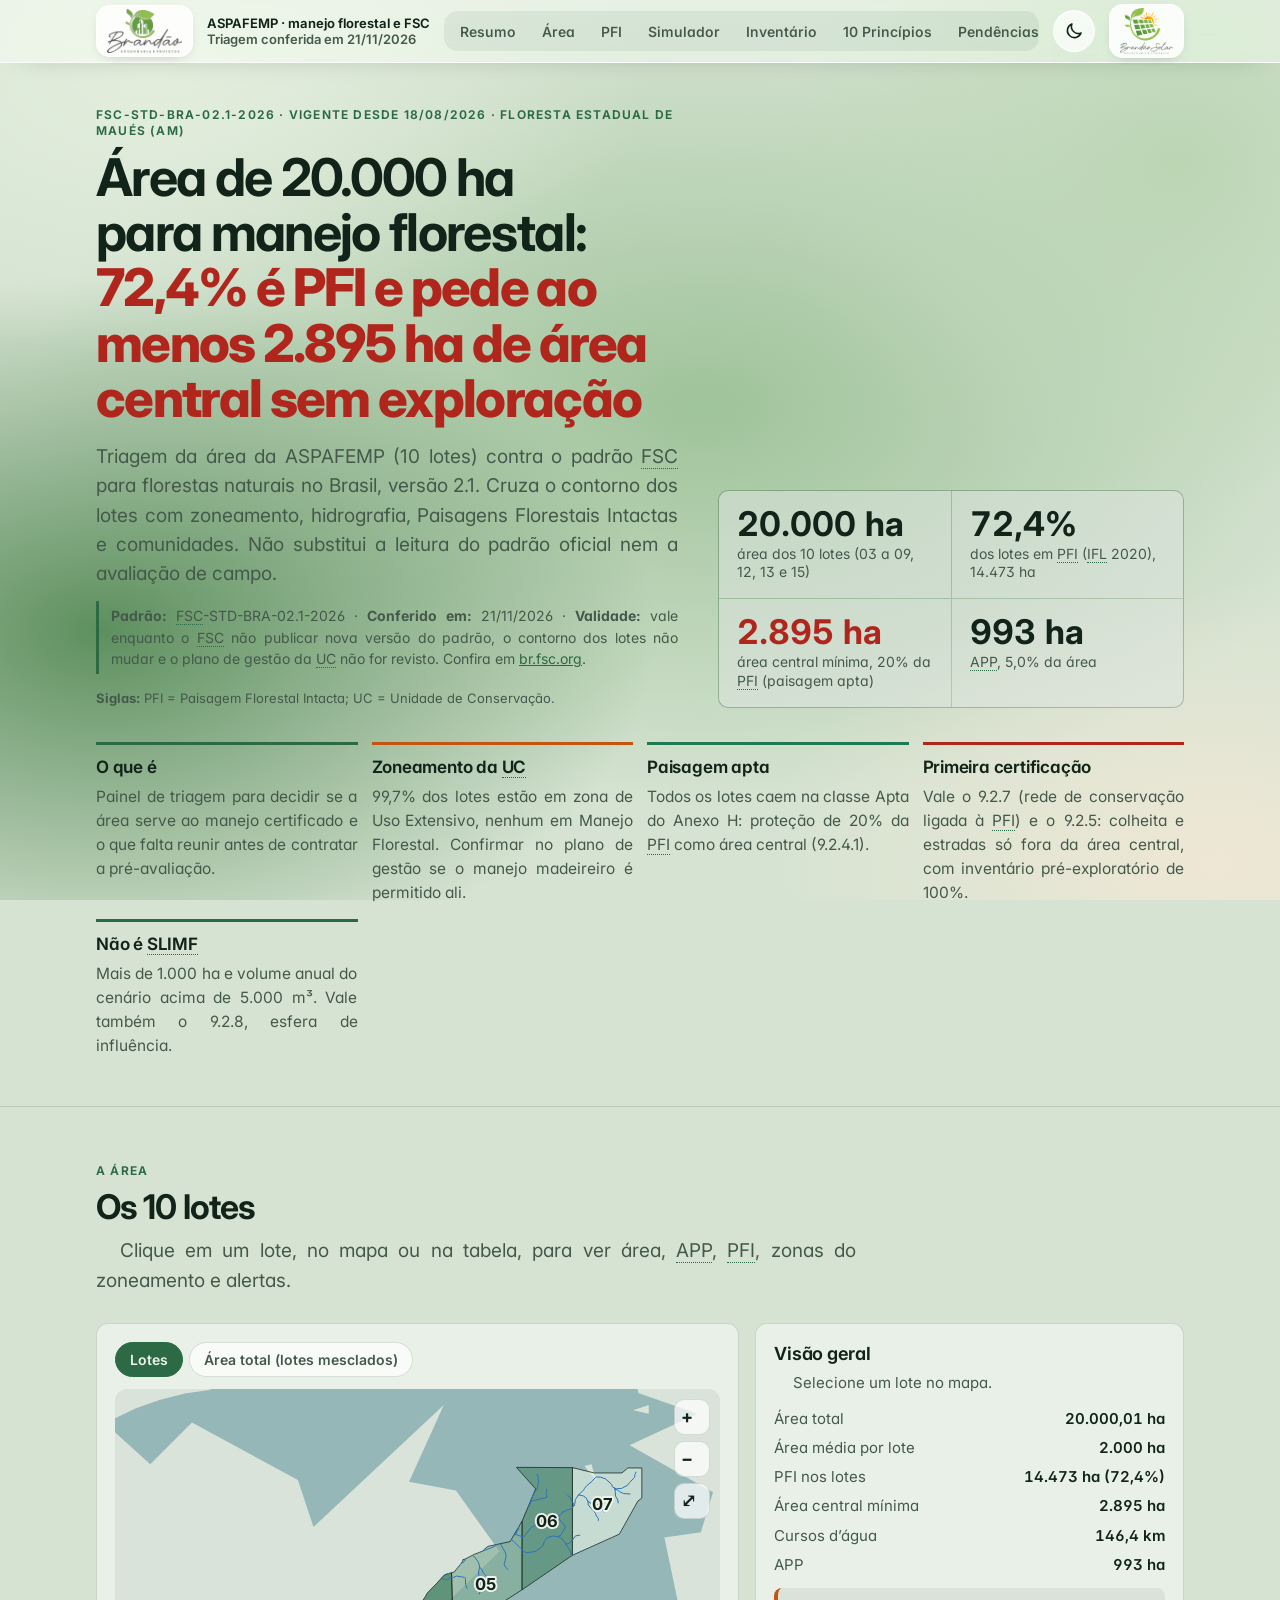
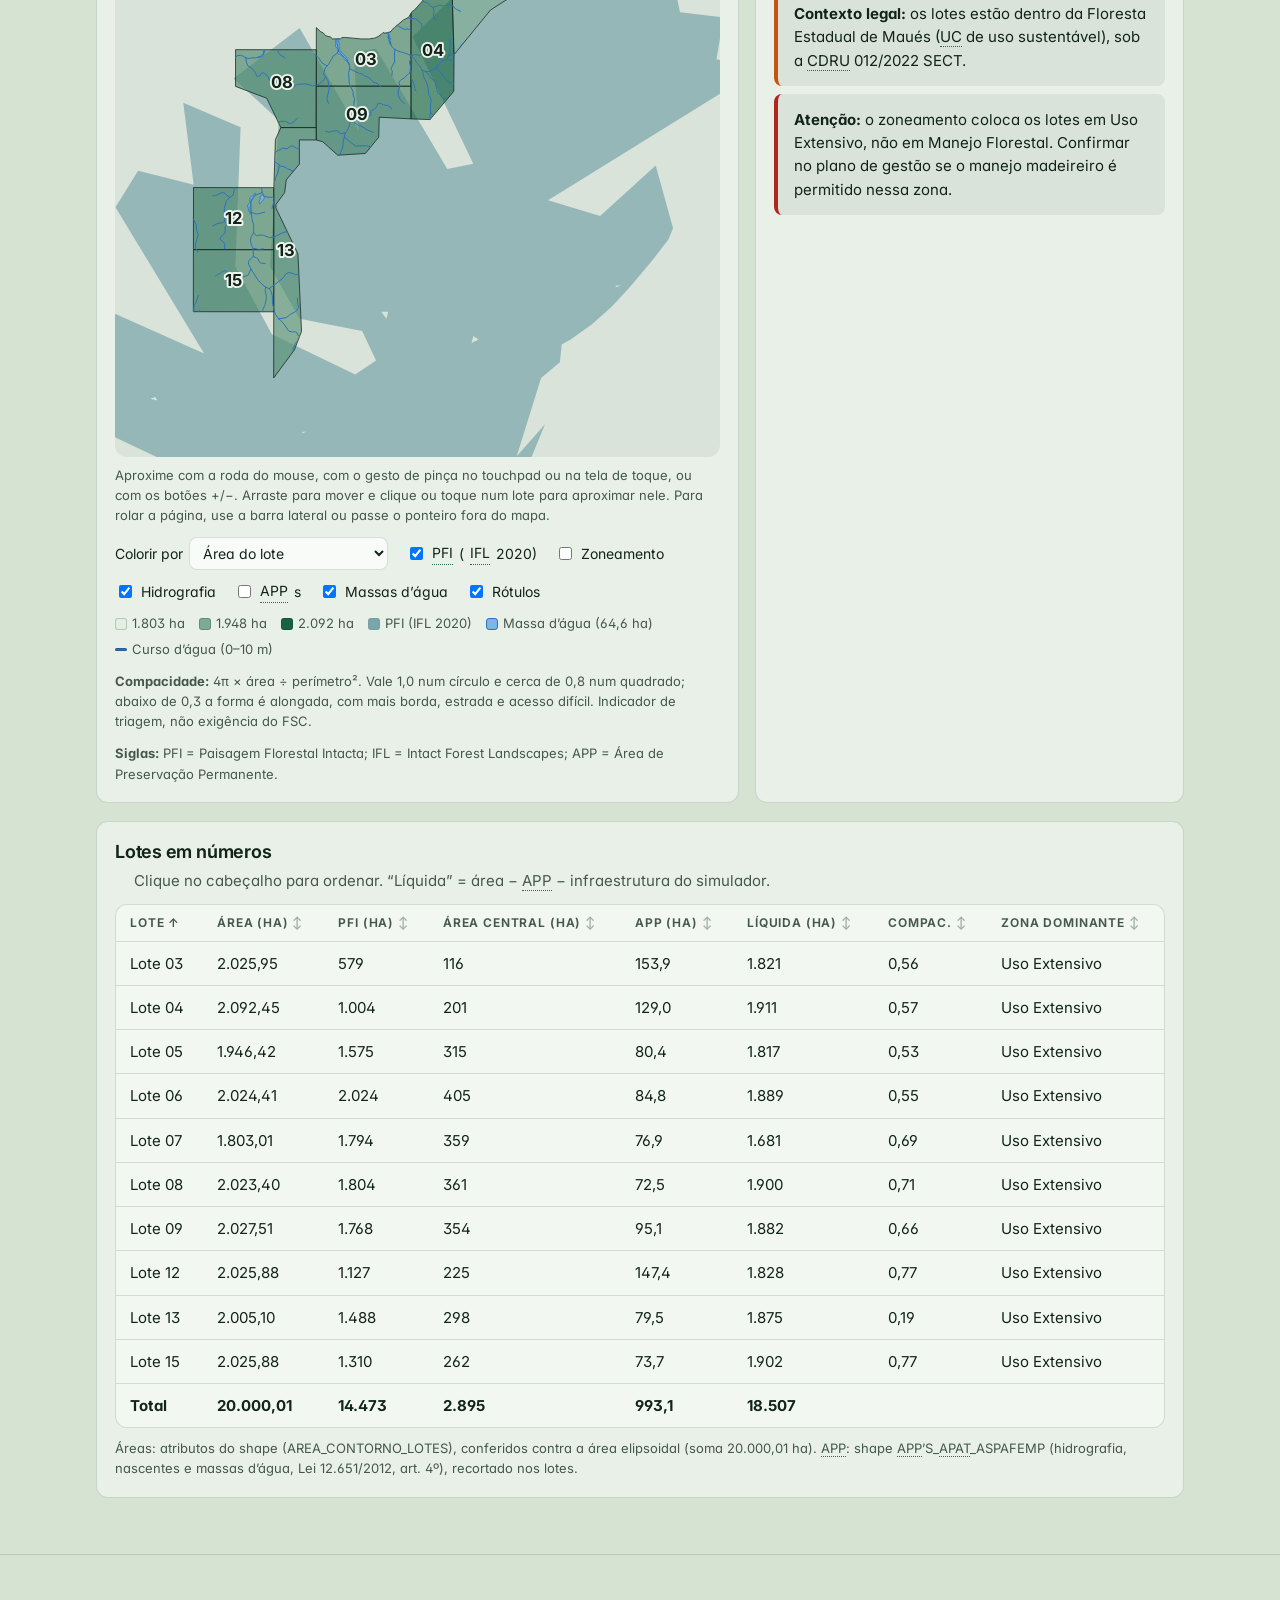
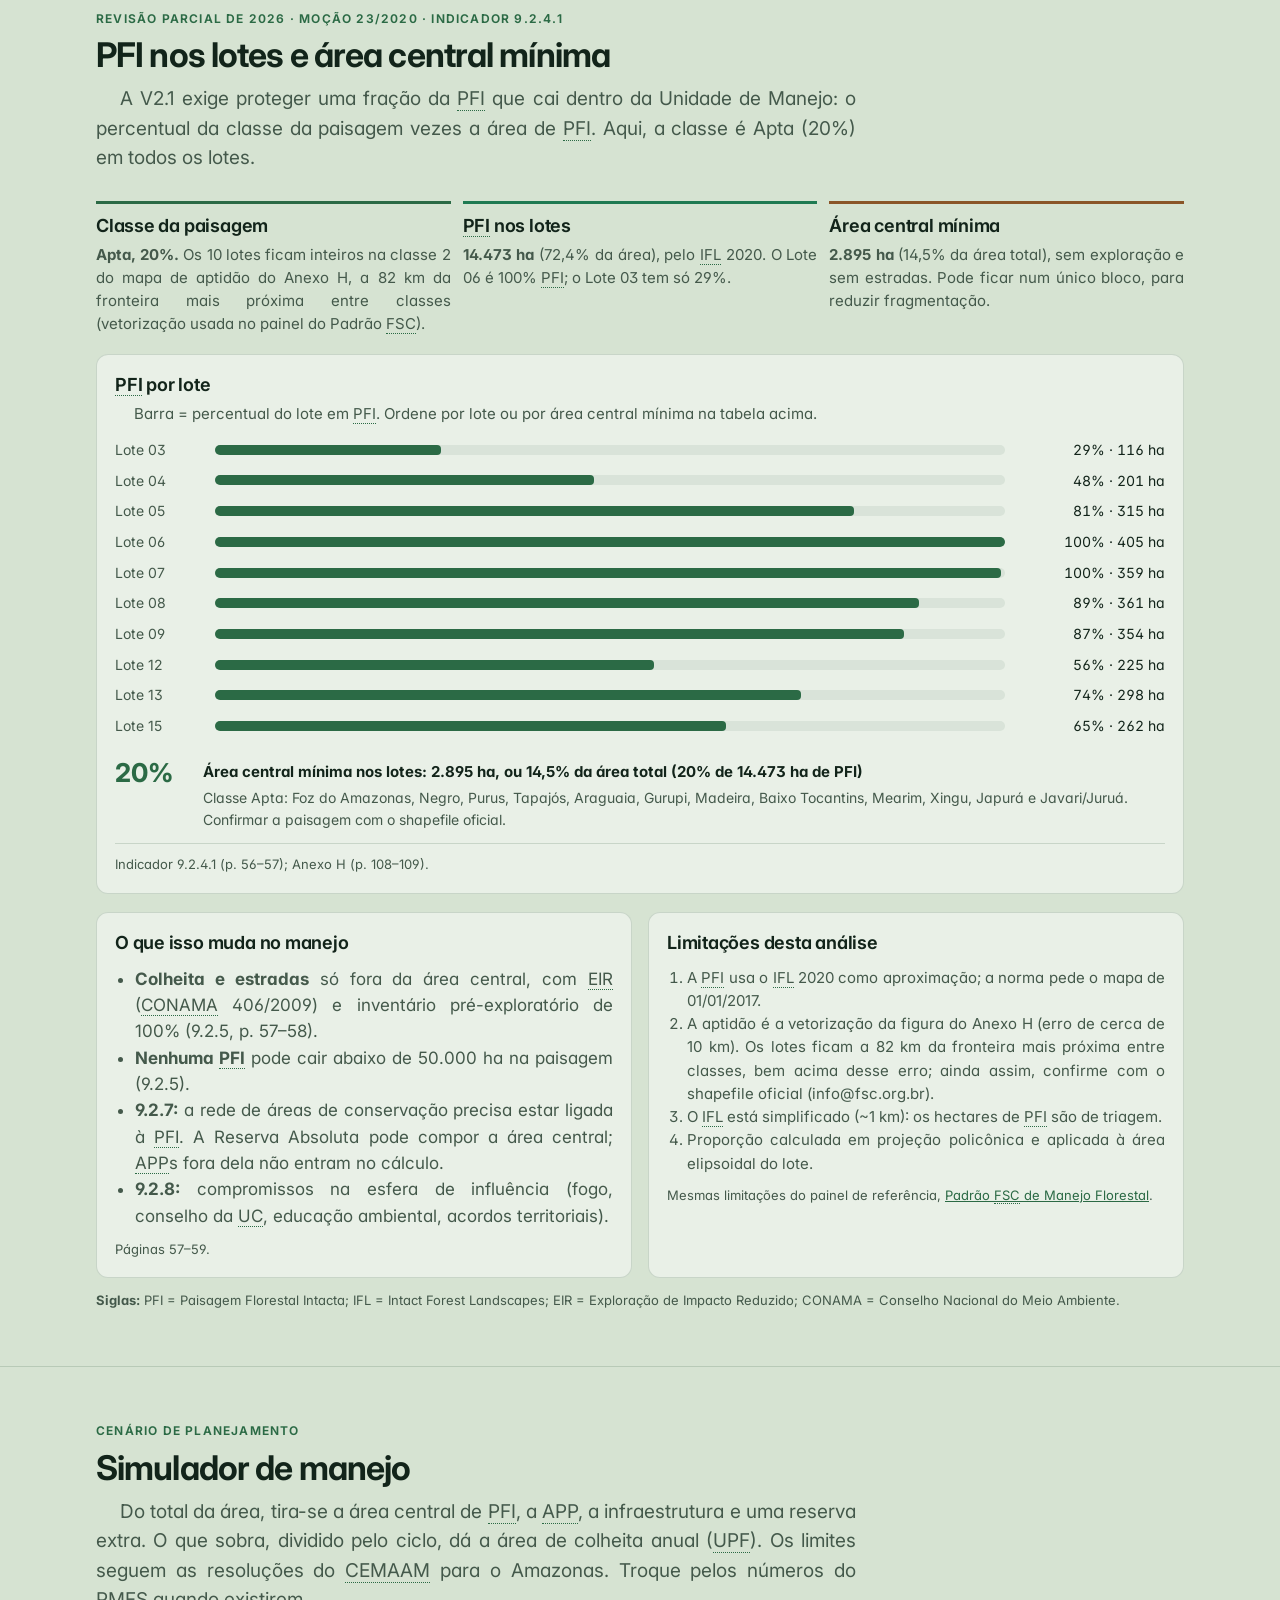
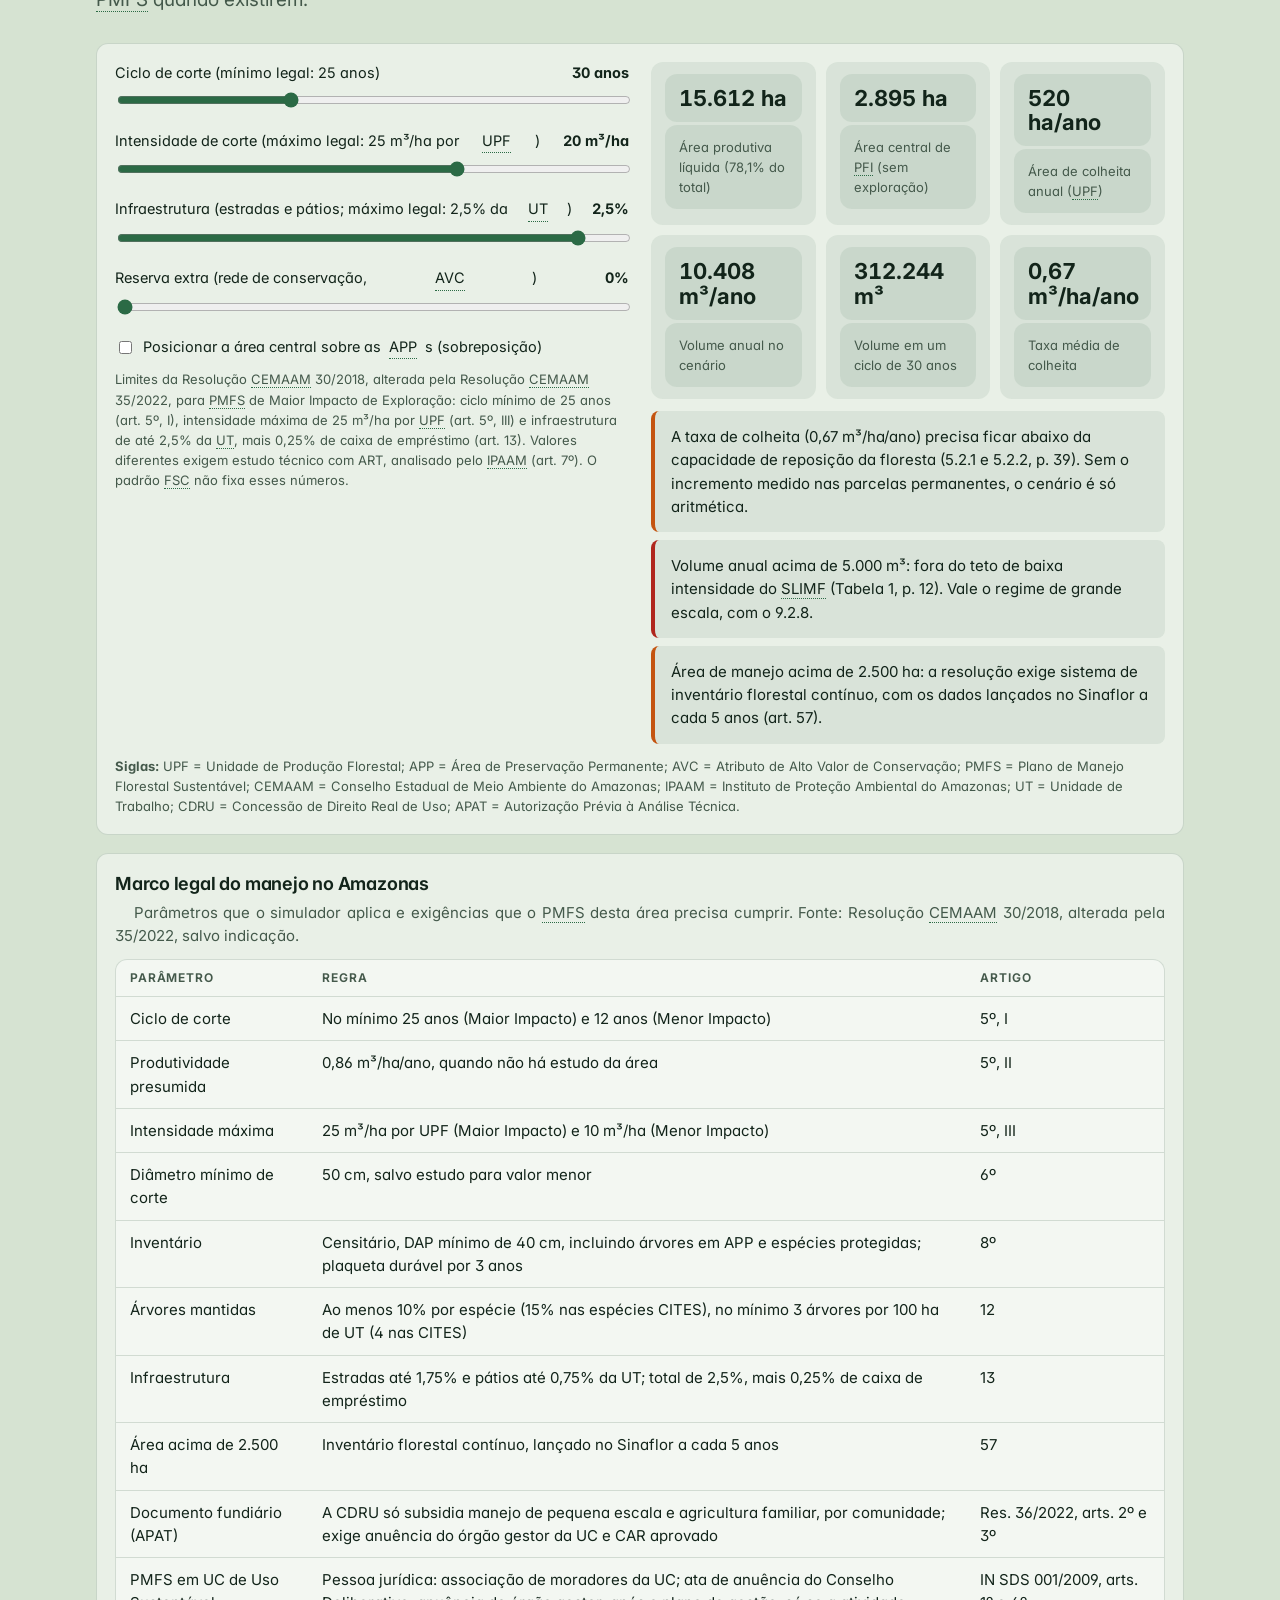
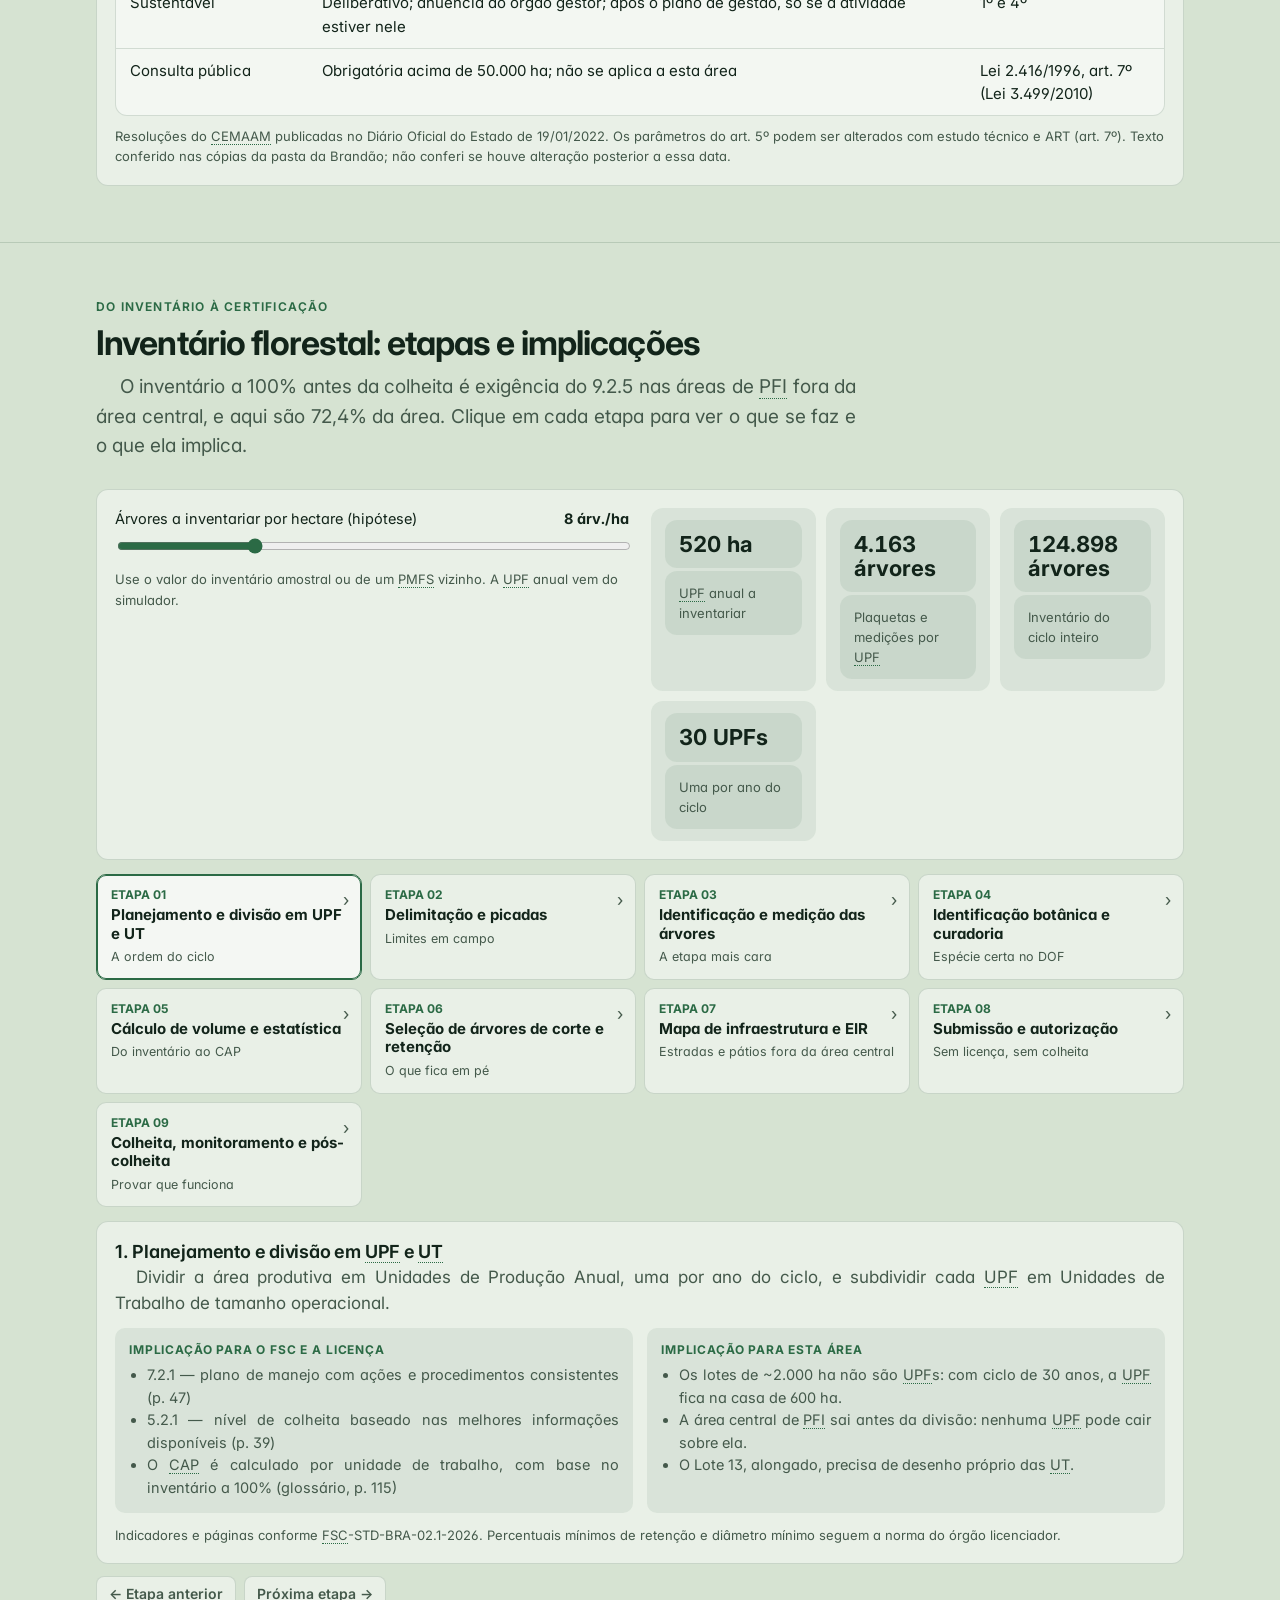
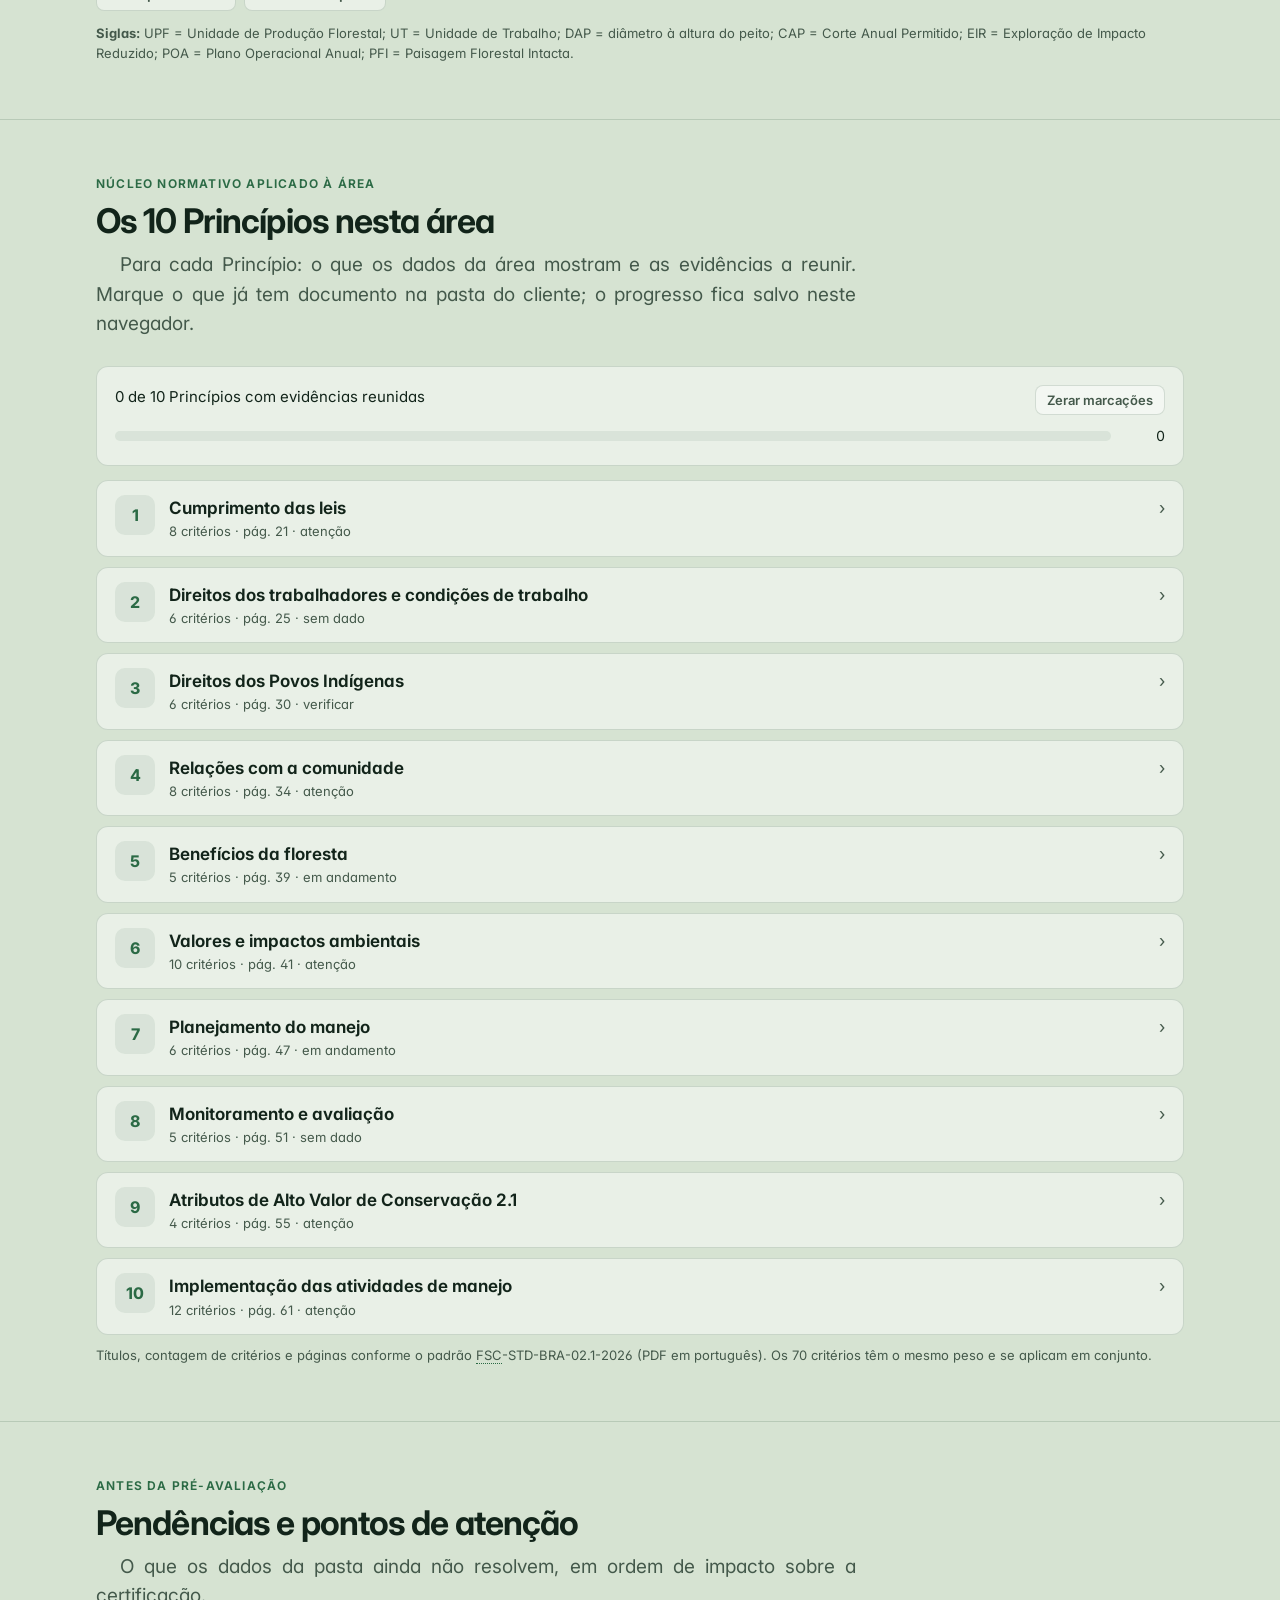
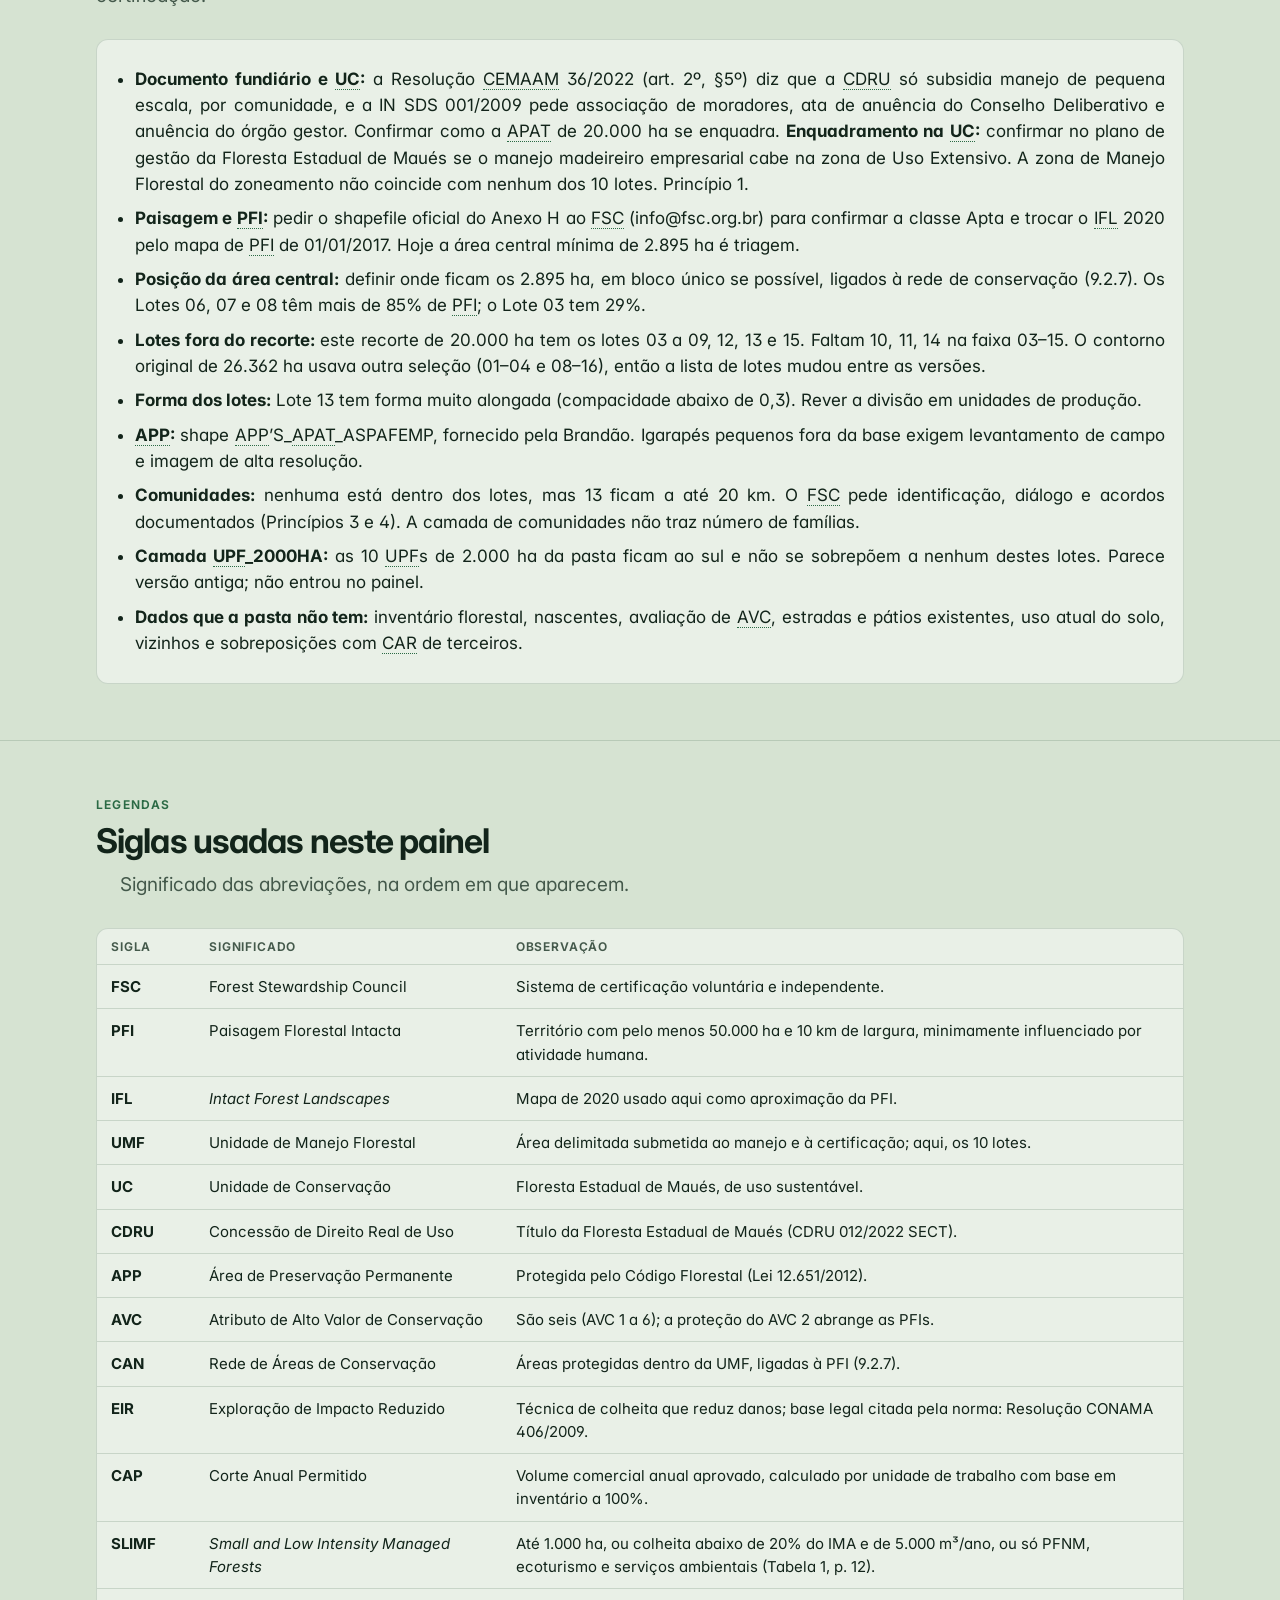
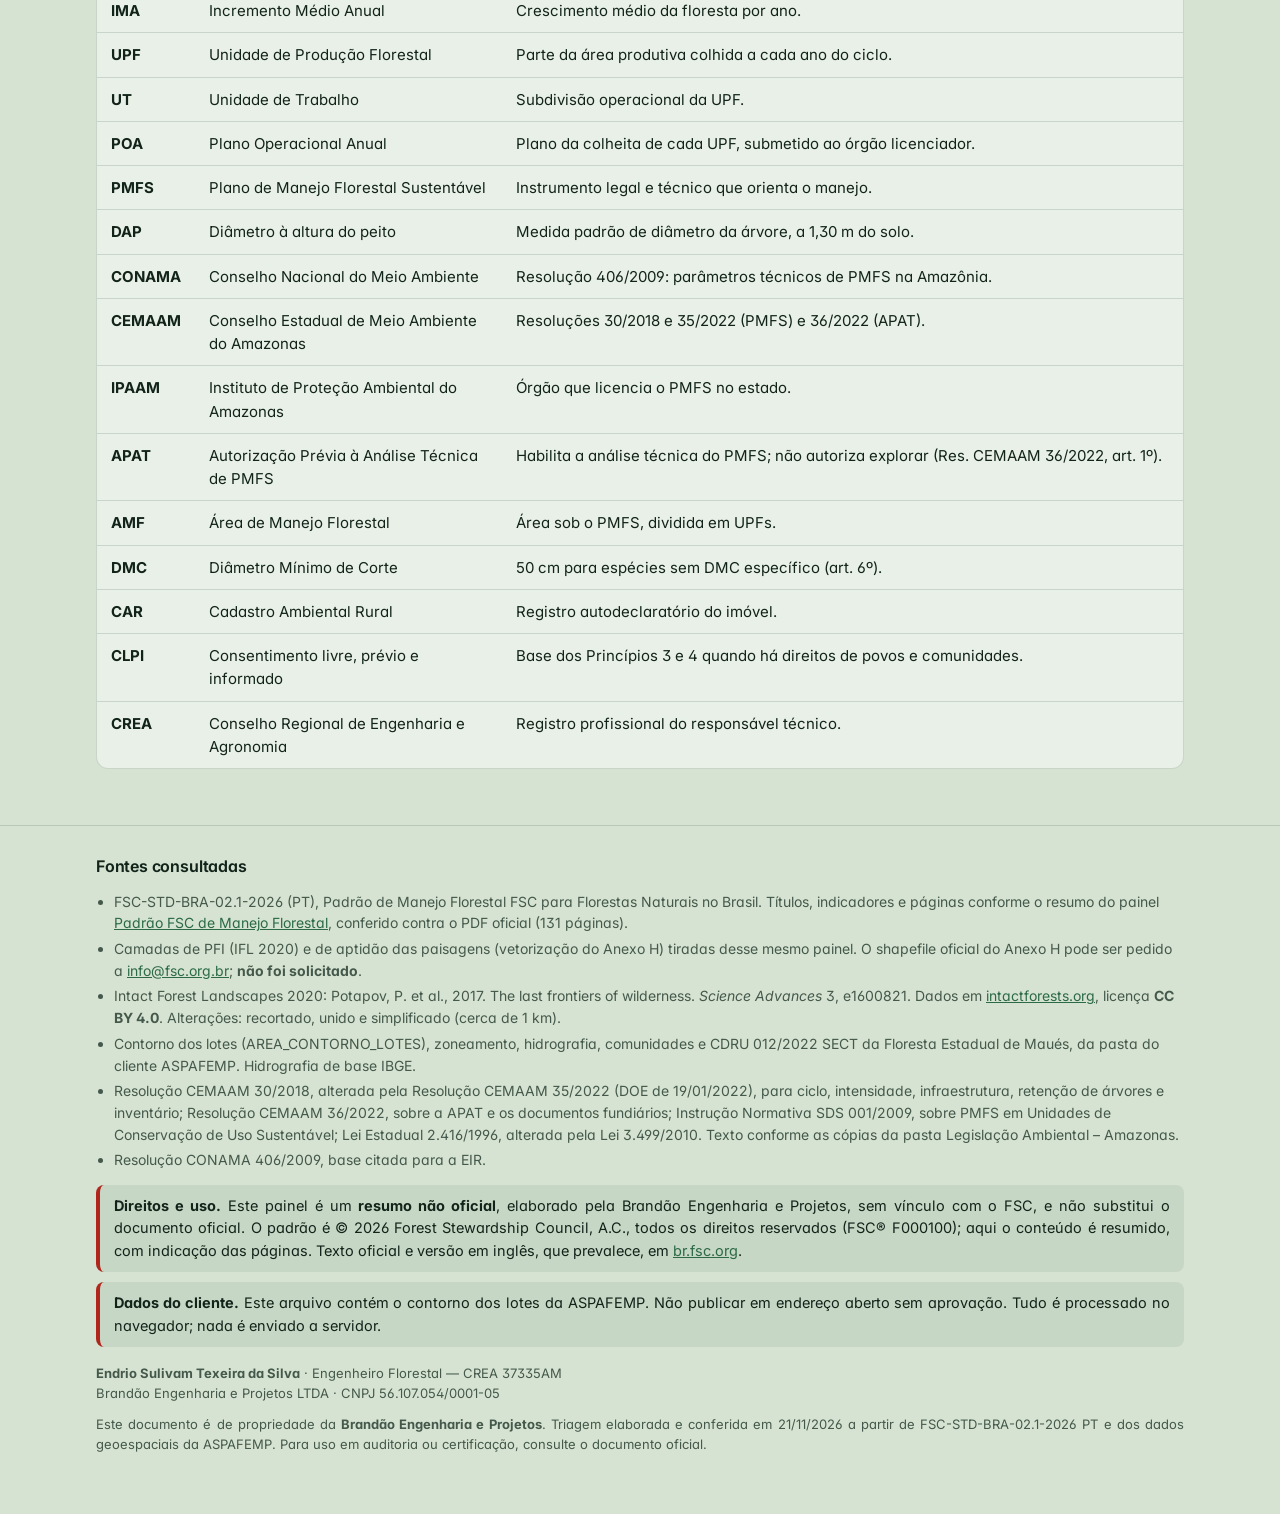
==== commit 7b280fe3: "Add water bodies layer from MASSAS_D'AGUA shapefile Co-Authored-By: Claude Sonnet 5.5 <noreply@anthr" ====
--- a/index.html
+++ b/index.html
@@ -1028,6 +1028,7 @@
 .lot:focus{outline:none;stroke:var(--accent);stroke-width:3px}
 .lot.sel{stroke:#d9480f;stroke-width:3px}
 .lotlbl{font:700 .0095px var(--font-body);fill:var(--ink);text-anchor:middle;pointer-events:none;paint-order:stroke;stroke:var(--solid);stroke-width:.0022;stroke-linejoin:round}
+.mass{fill:#7fb5e6;fill-opacity:.85;stroke:#2b73b8;stroke-width:.8px;pointer-events:none}
 .hyd{fill:none;stroke:#2b73b8;stroke-width:1px;stroke-linecap:round}
 .mapwrap{position:relative}
 #tip2{position:absolute;pointer-events:none;background:var(--ink);color:var(--solid);font-size:12.5px;padding:5px 9px;border-radius:7px;opacity:0;transition:opacity .1s;white-space:nowrap;z-index:3}
@@ -1145,6 +1146,7 @@
           <label><input type="checkbox" id="chkZon"> Zoneamento</label>
           <label><input type="checkbox" id="chkHid" checked> Hidrografia</label>
           <label><input type="checkbox" id="chkApp"> APPs</label>
+          <label><input type="checkbox" id="chkMas" checked> Massas d’água</label>
           <label><input type="checkbox" id="chkLbl" checked> Rótulos</label>
         </div>
         <div class="leg" id="legenda"></div>
@@ -1369,7 +1371,7 @@
 </footer>
 
 <script>
-const DATA = {"lotes":[{"nome":"Lote 03","lote":"03","area_ha":2025.95,"perim_m":21372.96,"ring":[[-57.7289,-3.88549],[-57.78341,-3.88544],[-57.78338,-3.85183],[-57.78332,-3.8519],[-57.78186,-3.8532],[-57.78085,-3.85417],[-57.77936,-3.85488],[-57.77801,-3.85645],[-57.7752,-3.85724],[-57.77402,-3.85831],[-57.76958,-3.85821],[-57.76953,-3.85816],[-57.76929,-3.85815],[-57.76876,-3.85763],[-57.76708,-3.85745],[-57.76213,-3.85788],[-57.7577,-3.8583],[-57.75312,-3.8583],[-57.75297,-3.85828],[-57.75287,-3.85828],[-57.75134,-3.85803],[-57.74969,-3.85785],[-57.7486,-3.8573],[-57.7478,-3.85693],[-57.74597,-3.85565],[-57.74502,-3.8547],[-57.74459,-3.8547],[-57.74423,-3.85479],[-57.74411,-3.85505],[-57.74068,-3.85424],[-57.74068,-3.85408],[-57.74036,-3.854],[-57.73969,-3.85291],[-57.73846,-3.85181],[-57.73328,-3.84747],[-57.73108,-3.84637],[-57.73035,-3.84595],[-57.72886,-3.84364],[-57.7289,-3.88549]],"area_elip_ha":2025.95,"centroide":[-57.75489,-3.87009],"bbox":[-57.78341367620856,-3.885487758036841,-57.72886276279963,-3.84363895459895],"vertices":38,"app_ha":153.89,"hidro_km":17.71,"zonas":{"Especial para adequação fundiária":0.0,"Preservação":0.01,"Manejo Florestal":0.0,"Uso Extensivo":2003.5,"Uso Intensivo":0.0,"Amortecimento":20.21},"pfi_ha":579.3,"classe":"2"},{"nome":"Lote 04","lote":"04","area_ha":2092.45,"perim_m":21547.76,"ring":[[-57.70552,-3.8203],[-57.70409,-3.86735],[-57.70425,-3.88839],[-57.71793,-3.90464],[-57.72891,-3.90424],[-57.72886,-3.84364],[-57.72815,-3.84253],[-57.72691,-3.84164],[-57.7254,-3.84003],[-57.72491,-3.83948],[-57.72241,-3.83673],[-57.72076,-3.83417],[-57.71942,-3.83185],[-57.71405,-3.82635],[-57.70978,-3.82166],[-57.70813,-3.82098],[-57.70593,-3.82043],[-57.70552,-3.8203]],"area_elip_ha":2092.45,"centroide":[-57.71646,-3.86525],"bbox":[-57.72891462476292,-3.904640956370489,-57.70409173892765,-3.820295564361045],"vertices":17,"app_ha":129.01,"hidro_km":21.17,"zonas":{"Especial para adequação fundiária":0.0,"Preservação":0.5,"Manejo Florestal":0.0,"Uso Extensivo":2089.4,"Uso Intensivo":0.0,"Amortecimento":1.12},"pfi_ha":1003.6,"classe":"2"},{"nome":"Lote 05","lote":"05","area_ha":1946.42,"perim_m":21570.51,"ring":[[-57.6649,-3.79064],[-57.66493,-3.83008],[-57.68312,-3.84172],[-57.70409,-3.86735],[-57.70552,-3.8203],[-57.70374,-3.8197],[-57.70294,-3.81854],[-57.7005,-3.81561],[-57.69922,-3.81384],[-57.69897,-3.81274],[-57.69757,-3.81238],[-57.69226,-3.80963],[-57.68964,-3.80865],[-57.68756,-3.8078],[-57.68665,-3.80701],[-57.68597,-3.80615],[-57.685,-3.80548],[-57.68445,-3.80511],[-57.67187,-3.80241],[-57.6649,-3.79064]],"area_elip_ha":1946.42,"centroide":[-57.68623,-3.82727],"bbox":[-57.70551685329011,-3.867352955904275,-57.66490261475759,-3.790643712033531],"vertices":19,"app_ha":80.41,"hidro_km":13.14,"zonas":{"Especial para adequação fundiária":0.0,"Preservação":0.0,"Manejo Florestal":0.0,"Uso Extensivo":1942.17,"Uso Intensivo":0.0,"Amortecimento":2.66},"pfi_ha":1575.1,"classe":"2"},{"nome":"Lote 06","lote":"06","area_ha":2024.41,"perim_m":21468.61,"ring":[[-57.63591,-3.75992],[-57.63595,-3.81026],[-57.66493,-3.83008],[-57.6649,-3.79064],[-57.65712,-3.77213],[-57.66819,-3.75976],[-57.63591,-3.75992]],"area_elip_ha":2024.41,"centroide":[-57.65056,-3.79112],"bbox":[-57.66818524735631,-3.830080227626183,-57.63591092965312,-3.759755121003507],"vertices":6,"app_ha":84.79,"hidro_km":14.02,"zonas":{"Especial para adequação fundiária":0.0,"Preservação":0.0,"Manejo Florestal":0.0,"Uso Extensivo":2011.57,"Uso Intensivo":0.0,"Amortecimento":11.48},"pfi_ha":2024.4,"classe":"2"},{"nome":"Lote 07","lote":"07","area_ha":1803.01,"perim_m":18084.73,"ring":[[-57.59599,-3.77739],[-57.59827,-3.77913],[-57.60896,-3.79814],[-57.63595,-3.81026],[-57.63591,-3.75992],[-57.62342,-3.76297],[-57.60743,-3.76299],[-57.60397,-3.76009],[-57.59598,-3.76013],[-57.59599,-3.77739]],"area_elip_ha":1803.01,"centroide":[-57.61866,-3.78135],"bbox":[-57.63594765347966,-3.810264582550914,-57.595978050370675,-3.759918907660707],"vertices":9,"app_ha":76.87,"hidro_km":12.51,"zonas":{"Especial para adequação fundiária":0.0,"Preservação":6.33,"Manejo Florestal":0.0,"Uso Extensivo":1792.22,"Uso Intensivo":0.01,"Amortecimento":3.12},"pfi_ha":1794.4,"classe":"2"},{"nome":"Lote 08","lote":"08","area_ha":2023.4,"perim_m":18910.86,"ring":[[-57.82988,-3.86447],[-57.78339,-3.86452],[-57.78344,-3.90926],[-57.80381,-3.90924],[-57.81195,-3.89237],[-57.8299,-3.88557],[-57.82988,-3.86447]],"area_elip_ha":2023.4,"centroide":[-57.80329,-3.88349],"bbox":[-57.82990317157176,-3.909263430170892,-57.78339442904005,-3.864474062885826],"vertices":6,"app_ha":72.53,"hidro_km":9.7,"zonas":{"Especial para adequação fundiária":0.0,"Preservação":0.0,"Manejo Florestal":0.0,"Uso Extensivo":2022.18,"Uso Intensivo":0.0,"Amortecimento":0.0},"pfi_ha":1803.9,"classe":"2"},{"nome":"Lote 09","lote":"09","area_ha":2027.51,"perim_m":19677.85,"ring":[[-57.78341,-3.88544],[-57.7289,-3.88549],[-57.72891,-3.90424],[-57.74717,-3.90326],[-57.74746,-3.91476],[-57.75515,-3.92411],[-57.77104,-3.9251],[-57.77973,-3.91733],[-57.78344,-3.91636],[-57.78341,-3.88544]],"area_elip_ha":2027.51,"centroide":[-57.75971,-3.90193],"bbox":[-57.783442312072,-3.925104196070139,-57.72889848793906,-3.885438788755641],"vertices":9,"app_ha":95.07,"hidro_km":15.5,"zonas":{"Especial para adequação fundiária":0.0,"Preservação":0.3,"Manejo Florestal":0.0,"Uso Extensivo":2025.9,"Uso Intensivo":0.0,"Amortecimento":0.0},"pfi_ha":1767.8,"classe":"2"},{"nome":"Lote 12","lote":"12","area_ha":2025.88,"perim_m":18162.4,"ring":[[-57.85411,-3.94369],[-57.80783,-3.94373],[-57.80787,-3.97938],[-57.85414,-3.97933],[-57.85411,-3.94369]],"area_elip_ha":2025.88,"centroide":[-57.83099,-3.96153],"bbox":[-57.85414354915987,-3.97938104526044,-57.8078322817009,-3.943685620110948],"vertices":4,"app_ha":147.36,"hidro_km":17.47,"zonas":{"Especial para adequação fundiária":0.0,"Preservação":0.0,"Manejo Florestal":0.0,"Uso Extensivo":2024.68,"Uso Intensivo":0.0,"Amortecimento":0.0},"pfi_ha":1126.8,"classe":"2"},{"nome":"Lote 13","lote":"13","area_ha":2005.1,"perim_m":36565.28,"ring":[[-57.80784,-3.9547],[-57.80783,-3.94373],[-57.80693,-3.91614],[-57.80381,-3.90924],[-57.78344,-3.90926],[-57.78344,-3.91636],[-57.79314,-3.91632],[-57.79312,-3.93021],[-57.8007,-3.93928],[-57.8016,-3.94656],[-57.8066,-3.95338],[-57.8066,-3.95549],[-57.79397,-3.98171],[-57.7919,-4.02623],[-57.79598,-4.03688],[-57.80794,-4.05304],[-57.80784,-3.9547]],"area_elip_ha":2005.1,"centroide":[-57.8007,-3.97992],"bbox":[-57.80793929944059,-4.053035532089408,-57.78343572284721,-3.909244106015519],"vertices":16,"app_ha":79.48,"hidro_km":13.21,"zonas":{"Especial para adequação fundiária":0.0,"Preservação":16.46,"Manejo Florestal":0.75,"Uso Extensivo":1986.66,"Uso Intensivo":0.0,"Amortecimento":0.0},"pfi_ha":1487.8,"classe":"2"},{"nome":"Lote 15","lote":"15","area_ha":2025.88,"perim_m":18162.4,"ring":[[-57.85414,-3.97933],[-57.80787,-3.97938],[-57.8079,-4.01503],[-57.85418,-4.01498],[-57.85414,-3.97933]],"area_elip_ha":2025.88,"centroide":[-57.83102,-3.99718],"bbox":[-57.85418044048149,-4.015030078534123,-57.8078668611613,-3.97933426416209],"vertices":4,"app_ha":73.7,"hidro_km":11.99,"zonas":{"Especial para adequação fundiária":0.0,"Preservação":0.0,"Manejo Florestal":0.0,"Uso Extensivo":2024.68,"Uso Intensivo":0.0,"Amortecimento":0.0},"pfi_ha":1310.3,"classe":"2"}],"zoneamento":[{"zona":"Especial para adequação fundiária","geom":{"type":"MultiPolygon","coordinates":[[[[-57.92068402291741,-4.071907102955497],[-57.924263498325566,-4.0693929326556315],[-57.92426348974883,-4.0631714339044525],[-57.92349645282413,-4.059378876812543],[-57.92537141178812,-4.054734057538589],[-57.90155083213793,-4.054819302603489],[-57.90167869396766,-4.0719071189296],[-57.92068402291741,-4.071907102955497]]],[[[-57.553180793190705,-3.927056263143223],[-57.556641356585786,-3.9254139508680534],[-57.5528875152681,-3.91761298475614],[-57.5490163760642,-3.9194312583131627],[-57.553180793190705,-3.927056263143223]]],[[[-57.55523366236556,-3.9182581765783606],[-57.55711057899674,-3.918082213371188],[-57.55675864685631,-3.908052396336279],[-57.55564422667374,-3.9074072045438566],[-57.554588461475575,-3.90805239791518],[-57.55523366236556,-3.9182581765783606]]],[[[-57.5513625094013,-3.9062927834265513],[-57.55235962071599,-3.905471628234767],[-57.55312211591879,-3.9033600871107175],[-57.55312211801878,-3.9054716276776564],[-57.55593749335571,-3.9055302795754048],[-57.555409600462426,-3.89591103947444],[-57.55142115175377,-3.8949139261075927],[-57.5513625094013,-3.9062927834265513]]],[[[-57.562154781507054,-3.9060581597309554],[-57.56455958020137,-3.9054129653654917],[-57.56444226269562,-3.8950312243395118],[-57.55998458501463,-3.8947379587763007],[-57.55951536610989,-3.9057062379272804],[-57.562154781507054,-3.9060581597309554]]],[[[-57.52790101547933,-3.876144695774443],[-57.529953888691885,-3.8714523824615283],[-57.52033468527443,-3.8679918102947632],[-57.51852487554247,-3.8723356320532063],[-57.52790101547933,-3.876144695774443]]],[[[-57.545614403758876,-3.8599562061741004],[-57.54854708295282,-3.856202354394658],[-57.53828268977609,-3.8530937056609758],[-57.535817511837294,-3.856690570676102],[-57.545614403758876,-3.8599562061741004]]],[[[-57.87328885036723,-3.8794814033811384],[-57.874271248982105,-3.8778055375427933],[-57.876178258520255,-3.8764186132126905],[-57.876224488668406,-3.8756326895324946],[-57.8744677258208,-3.870547307226698],[-57.8739129574252,-3.867033769373114],[-57.874375261639116,-3.8653694612009177],[-57.87317326657658,-3.8644910781069974],[-57.873127035650235,-3.8635202317219193],[-57.87449083720061,-3.8618096920718297],[-57.87351999245713,-3.8560770784521528],[-57.874352141560564,-3.854459000651649],[-57.87393606423112,-3.8479866936087737],[-57.87499936594471,-3.8466460006800527],[-57.83878927607401,-3.84590634035645],[-57.838095833402676,-3.8786146066107294],[-57.87328885036723,-3.8794814033811384]]],[[[-57.53834133333877,-3.843181196456486],[-57.544206701893174,-3.84558600204663],[-57.54625957609375,-3.841597535116597],[-57.54561438409992,-3.840483111409524],[-57.54414804283367,-3.840307150733395],[-57.54426535097702,-3.841010997186801],[-57.541215359159494,-3.8397206144672453],[-57.53902736148765,-3.8405843031980695],[-57.53834133333877,-3.843181196456486]]],[[[-57.86791158645799,-3.841855710481565],[-57.8699392295945,-3.8413987725046064],[-57.8715956146269,-3.842055616381424],[-57.87627918493217,-3.841998495243042],[-57.877564310253135,-3.8401421930590107],[-57.882047971240695,-3.8376576016811237],[-57.88438975465906,-3.833316710114128],[-57.88576055540799,-3.8324028371647714],[-57.885532089110725,-3.831717433786931],[-57.88284760304248,-3.8299468097119105],[-57.88110554355876,-3.829804019094913],[-57.86791158645799,-3.841855710481565]]],[[[-57.80997293514098,-3.8178727523962355],[-57.8145869450437,-3.8217104139627214],[-57.81608575963615,-3.8204421789546497],[-57.81839162770323,-3.820326883599343],[-57.81810339305549,-3.8150233616770373],[-57.808324015350586,-3.8147407274757366],[-57.80985991458839,-3.816233955370276],[-57.80997293514098,-3.8178727523962355]]],[[[-57.575761485640015,-3.820859927122504],[-57.579329848810566,-3.8159440455335547],[-57.575686625740126,-3.815420020570645],[-57.57336594336218,-3.8134736332630457],[-57.57114507496021,-3.8100799319035943],[-57.57044637431554,-3.8120013671548167],[-57.56797596984637,-3.8148460917043683],[-57.575761485640015,-3.820859927122504]]],[[[-57.56239103984785,-3.805499864601344],[-57.569804800101934,-3.7968827768014317],[-57.565224571877344,-3.795951204345669],[-57.558121335524675,-3.8038307938681815],[-57.56239103984785,-3.805499864601344]]],[[[-57.841335012971406,-3.7954810196767768],[-57.83839364584036,-3.79604399784142],[-57.837933858914575,-3.810699822509498],[-57.84133501419731,-3.807298649054407],[-57.841335012971406,-3.7954810196767768]]],[[[-57.55144507138976,-3.795601874044288],[-57.559402248226796,-3.795485420442418],[-57.55816015258526,-3.7889643871510934],[-57.55047468491868,-3.7891972869463726],[-57.55070757705325,-3.7942821416297745],[-57.55144507138976,-3.795601874044288]]],[[[-57.929576144160194,-3.7853948818723717],[-57.92825521046185,-3.7839229791415474],[-57.926066236089966,-3.78343234607187],[-57.920782504454884,-3.786829051177935],[-57.919843991467324,-3.788879433773572],[-57.92002805630842,-3.7905797139740587],[-57.92316750054594,-3.7907899401953418],[-57.92317905537379,-3.7919241001178454],[-57.921772764415344,-3.792869817166809],[-57.92117878555359,-3.791659913370068],[-57.91942547003102,-3.7916599148598693],[-57.91886101539608,-3.7922401268925365],[-57.91702728244183,-3.79852880037738],[-57.91449863932065,-3.8002648939525514],[-57.91179117826595,-3.8046096960825673],[-57.909241546801404,-3.8065103419139166],[-57.915175236291105,-3.8130698749287877],[-57.92016134928927,-3.808853334823241],[-57.92448112093112,-3.8154745543318023],[-57.928255215458066,-3.8178522416745504],[-57.93293509323466,-3.818229648380049],[-57.93429376700547,-3.8199657385819443],[-57.935237290585846,-3.820192184226452],[-57.94674827739064,-3.812643951469658],[-57.9492391779798,-3.806378924148058],[-57.95227732374645,-3.801774505588221],[-57.952579250725975,-3.8001138970235147],[-57.95193765397064,-3.7972078310131976],[-57.95273021330048,-3.793546942229909],[-57.951305236208945,-3.793181563496918],[-57.94657843965834,-3.795018851291368],[-57.94503106157264,-3.7946037007562086],[-57.94352142323645,-3.792527940071542],[-57.943408200198895,-3.790452179096107],[-57.94016247833335,-3.787772562629699],[-57.93963410531314,-3.78550809660984],[-57.93733595724344,-3.783337804972473],[-57.93644499447569,-3.7805640127025844],[-57.93459568814369,-3.779356298863511],[-57.933199273755264,-3.779356300036309],[-57.931614154183514,-3.7809791695223525],[-57.93038550487044,-3.783175830659961],[-57.93017999952079,-3.7852439161505838],[-57.929576144160194,-3.7853948818723717]]],[[[-57.565111006711646,-3.774916996116369],[-57.56630910494347,-3.771274759884629],[-57.55658055139018,-3.7582873238145855],[-57.55519075752887,-3.761498242864684],[-57.565111006711646,-3.774916996116369]]]]}},{"zona":"Preservação","geom":{"type":"MultiPolygon","coordinates":[[[[-57.84411230401814,-4.095914369886521],[-57.84483765945774,-4.094372978618453],[-57.83955179329082,-4.089620856289497],[-57.84411230401814,-4.095914369886521]]],[[[-57.56829127081792,-3.9423687777403345],[-57.567372050837896,-3.9421510671858377],[-57.56516523741253,-3.9421510690053463],[-57.56764648413655,-3.9422286065921575],[-57.56829127081792,-3.9423687777403345]]],[[[-57.56003599478154,-3.9405958152449836],[-57.560024618133184,-3.94058892028892],[-57.56003852721864,-3.9406017774665214],[-57.56003599478154,-3.9405958152449836]]],[[[-57.55646205765709,-3.9313689618412897],[-57.555714340187144,-3.9307985032828907],[-57.55352259941442,-3.9275056645132684],[-57.555726489003824,-3.930878581487188],[-57.55646205765709,-3.9313689618412897]]],[[[-57.553307212872596,-3.9271603599583824],[-57.55331808689587,-3.927154603087296],[-57.553230404099985,-3.9270327188252185],[-57.553307212872596,-3.9271603599583824]]],[[[-57.546732761720236,-3.9091199586277376],[-57.54662009233696,-3.9085816472797283],[-57.546939485734526,-3.9083687172175994],[-57.546606478633365,-3.908568522681576],[-57.546732761720236,-3.9091199586277376]]],[[[-57.556855336335175,-3.9108079780424223],[-57.55677343971399,-3.908078169035799],[-57.556759238263126,-3.9080692510117645],[-57.556855336335175,-3.9108079780424223]]],[[[-57.55523056972791,-3.907659996281991],[-57.55564422667378,-3.90740720454395],[-57.55588742706106,-3.9075480050211486],[-57.5556394952312,-3.907399769403561],[-57.55523056972791,-3.907659996281991]]],[[[-57.55593749335566,-3.9055302795753777],[-57.55312183617934,-3.905471627640276],[-57.553121835092284,-3.905479832813321],[-57.55593749335566,-3.9055302795753777]]],[[[-57.74744935081159,-3.903900175237319],[-57.72944552631345,-3.9053474482504975],[-57.72457132507647,-3.906028193433181],[-57.7221179017087,-3.9079413854435794],[-57.720467479738865,-3.907455717797257],[-57.71355433850542,-3.916159363564135],[-57.71379548982149,-3.9193976652715854],[-57.715332091305235,-3.922750100257844],[-57.715011737831084,-3.9278758382692622],[-57.712769240474685,-3.931399783989093],[-57.703478889383796,-3.941010547831893],[-57.68379049453452,-3.955211067362094],[-57.71818974953188,-3.9842653492714994],[-57.7418637724006,-3.994249385832231],[-57.74191927095313,-3.9951373602488007],[-57.7464489969922,-3.9982424235509613],[-57.73967412057691,-4.012097447748359],[-57.69908582166671,-4.030896355321601],[-57.66728657312681,-4.050366646296571],[-57.64475389325796,-4.054491155724747],[-57.650214391323125,-4.053492992233086],[-57.653414392324855,-4.058093002780105],[-57.7687142174979,-4.04559288588972],[-57.80605555932483,-4.05045916936593],[-57.796314699432585,-4.037304993798507],[-57.79222533562223,-4.026623816014347],[-57.79222531909081,-4.013989505085087],[-57.794300483609874,-3.9820680229501315],[-57.80662955407663,-3.9552124604333776],[-57.806629553333316,-3.9538086473974805],[-57.80510367566294,-3.9523438001316595],[-57.80192984883495,-3.946972691731725],[-57.801014318774634,-3.939709485858594],[-57.79661979118865,-3.93598633283479],[-57.79344596419495,-3.930615224503071],[-57.792347329376334,-3.924450655099554],[-57.793445957323065,-3.918164013343634],[-57.7928192037695,-3.9169105025634865],[-57.7805405872109,-3.9180333332080353],[-57.776525341622204,-3.922818543084844],[-57.771115615354155,-3.925941869103281],[-57.764963897832345,-3.927026591698078],[-57.76152461604694,-3.926770021515226],[-57.75560421212154,-3.9246337888120078],[-57.75316280783892,-3.922802730237257],[-57.749012419489766,-3.9180419763076504],[-57.746937223056314,-3.912121549236801],[-57.746693080771045,-3.909008746734766],[-57.74744935081159,-3.903900175237319]]],[[[-57.55265288642901,-3.903536049318455],[-57.552359620716004,-3.905471628234839],[-57.55162766946257,-3.9060744150682],[-57.55237040799784,-3.905479134696852],[-57.55265288642901,-3.903536049318455]]],[[[-57.552373442765784,-3.905478164621547],[-57.55287344013712,-3.903478158397014],[-57.55237040799784,-3.905479134696852],[-57.552373442765784,-3.905478164621547]]],[[[-57.5438064771416,-3.903548510064729],[-57.54436992071994,-3.90346801736268],[-57.542233259935315,-3.9030006225279634],[-57.5438064771416,-3.903548510064729]]],[[[-57.53711139679853,-3.8993490676996374],[-57.536217839895585,-3.8993391820906593],[-57.5363964823399,-3.8994285035078464],[-57.53711139679853,-3.8993490676996374]]],[[[-57.564559266844576,-3.905385235579716],[-57.56457342708971,-3.905378155413471],[-57.56448650580438,-3.898946415756646],[-57.564559266844576,-3.905385235579716]]],[[[-57.53456435890088,-3.8984820996490415],[-57.53459617077519,-3.8984497908341833],[-57.53422925627514,-3.897998061473798],[-57.53456435890088,-3.8984820996490415]]],[[[-57.532399538577806,-3.896619017066687],[-57.53138648534407,-3.8962184978829595],[-57.532516467253,-3.8967125602323276],[-57.532399538577806,-3.896619017066687]]],[[[-57.53088341569898,-3.895406115847121],[-57.53088648514204,-3.8954184959315454],[-57.532399538577806,-3.896619017066687],[-57.53088341569898,-3.895406115847121]]],[[[-57.87447302600955,-3.8705738082744205],[-57.874473025911,-3.8703511995079136],[-57.8744677258208,-3.8705473072267784],[-57.87447302600955,-3.8705738082744205]]],[[[-57.5208643278353,-3.8665836733440617],[-57.52186646599468,-3.866578419216737],[-57.520866467193635,-3.8665784199940645],[-57.5208643278353,-3.8665836733440617]]],[[[-57.873912957425134,-3.867033769373113],[-57.87424579441571,-3.8659730967054777],[-57.8742556173559,-3.865938716203461],[-57.87423657041984,-3.865970461274986],[-57.873912957425134,-3.867033769373113]]],[[[-57.87312703565017,-3.863520231721925],[-57.87367302334202,-3.862477781626125],[-57.8740987598075,-3.8620825347559538],[-57.87368180202092,-3.862456923423422],[-57.87312703565017,-3.863520231721925]]],[[[-57.532966446066716,-3.860184445617947],[-57.53297342066133,-3.8601780471689784],[-57.53407164262624,-3.8584884638145915],[-57.532966446066716,-3.860184445617947]]],[[[-57.54850947456173,-3.856250493422656],[-57.547871965186125,-3.8570665102952013],[-57.548551460843875,-3.856205810632415],[-57.54850947456173,-3.856250493422656]]],[[[-57.74468259308058,-3.855086194596379],[-57.7448227363366,-3.8550782087499513],[-57.744686193564526,-3.8550782088594087],[-57.74468259308058,-3.855086194596379]]],[[[-57.537083533598974,-3.855543708306981],[-57.53822403624226,-3.853269667568251],[-57.53823233917351,-3.8532447585897422],[-57.538218940433,-3.85326653167881],[-57.537083533598974,-3.855543708306981]]],[[[-57.73174967572214,-3.84675782070484],[-57.73180122576725,-3.8467340036856266],[-57.731346546086776,-3.8465001263693614],[-57.73174967572214,-3.84675782070484]]],[[[-57.54417339259227,-3.845577995757797],[-57.544175833671986,-3.8455733460522104],[-57.538586975276395,-3.8432819098386535],[-57.54417339259227,-3.845577995757797]]],[[[-57.84432973876748,-3.8420626111210026],[-57.844593318423925,-3.841930820461492],[-57.84459331829163,-3.8416508478348197],[-57.84432973876748,-3.8420626111210026]]],[[[-57.86962075624396,-3.841408170073276],[-57.869667742480004,-3.841398772743256],[-57.86965364660793,-3.841398772755643],[-57.86962075624396,-3.841408170073276]]],[[[-57.546273386129236,-3.841577982385905],[-57.54599485910175,-3.841140296194072],[-57.54608233029352,-3.8419419005983237],[-57.546273386129236,-3.841577982385905]]],[[[-57.544265350977035,-3.8410109971868747],[-57.54425869901293,-3.8409750444880864],[-57.544262408073884,-3.841010290891191],[-57.544265350977035,-3.8410109971868747]]],[[[-57.54233231323052,-3.8403825146796438],[-57.54125641540166,-3.839728325860012],[-57.541239118706656,-3.839734694230883],[-57.54233231323052,-3.8403825146796438]]],[[[-57.877564310253085,-3.84014219305898],[-57.87917300679416,-3.8390777017353312],[-57.88204797124062,-3.8376576016810966],[-57.87919213658081,-3.8390569690559353],[-57.877564310253085,-3.84014219305898]]],[[[-57.72618751235594,-3.840422954071339],[-57.723166206312186,-3.8371081702983845],[-57.721561981799724,-3.8345947043824387],[-57.72313349142943,-3.8371091272249553],[-57.72618751235594,-3.840422954071339]]],[[[-57.97675892455609,-3.841601037549599],[-57.97291230891803,-3.846217617729934],[-57.97677178273817,-3.8486180403970396],[-57.979223291229296,-3.8511699791451264],[-57.97765922882363,-3.839670318473376],[-57.97675892455609,-3.841601037549599]]],[[[-57.98223024602441,-3.868107117342046],[-57.98479273037596,-3.872255915274532],[-57.98537559256092,-3.8847874246242955],[-57.98787663896745,-3.8893084847261097],[-57.988688099975874,-3.8923369078322674],[-57.988688102027446,-3.898583553463506],[-57.987114207804815,-3.907385700682922],[-57.98465156453391,-3.91185192863482],[-57.98198033845678,-3.9278793875583076],[-57.973442893634946,-3.9474215256127807],[-57.97466552764361,-3.9527304989094643],[-57.98110792868873,-3.9623538023778226],[-57.980796784145554,-3.964454045697405],[-57.98298892354044,-3.9689895232331023],[-57.98070670624822,-3.980147101046881],[-57.971070663046866,-3.9862330592939577],[-57.95261165392231,-4.022478225331441],[-57.95662690531695,-4.027263425140115],[-57.957951919214636,-4.030104927358889],[-57.95876338337741,-4.033133349148473],[-57.958763392096444,-4.039379989238184],[-57.957951936382784,-4.042408407848902],[-57.9548286348334,-4.04781816268878],[-57.95261169230143,-4.050035123044865],[-57.94723216046224,-4.0531443659255295],[-57.94918586973984,-4.059807370024201],[-57.95286227819627,-4.064253721695133],[-57.954187292113104,-4.067095223883124],[-57.954998756285164,-4.070123644758602],[-57.95499876499245,-4.076370285766257],[-57.95418730925813,-4.079398704410154],[-57.95106400764085,-4.084808459358987],[-57.94627882376824,-4.08882372706816],[-57.940327803509916,-4.090967304044746],[-57.93964703873064,-4.092928001170341],[-57.9508208391378,-4.111461447040406],[-57.95348012596714,-4.110669313418026],[-57.959717286550045,-4.11028057461588],[-57.96284059522828,-4.110553826188784],[-57.96808199693165,-4.112397221267029],[-57.97898659057462,-4.098189997518123],[-57.98654140466147,-4.085556067139188],[-57.99282148611209,-4.0722424654596905],[-57.99776635316107,-4.0583774121754566],[-58.00132838313168,-4.044094437863529],[-58.00347327107697,-4.029531097985298],[-58.00418036016142,-4.014827648127072],[-58.00410691058784,-3.9435317867545234],[-58.00336956366502,-3.9288301852557144],[-58.00119477989428,-3.9142716454022497],[-57.99760350300077,-3.899996369664508],[-57.99263031790149,-3.8861418326068278],[-57.986323117643636,-3.872841456972217],[-57.98261538953835,-3.8666697347963734],[-57.98223024602441,-3.868107117342046]]],[[[-57.88553208911063,-3.8317174337869297],[-57.884972997624374,-3.8309776698815434],[-57.88465690561778,-3.8308371841862807],[-57.88498948008386,-3.8310034717160932],[-57.88553208911063,-3.8317174337869297]]],[[[-57.8679193707014,-3.8418486001583543],[-57.8811055435587,-3.829804019094897],[-57.86790494068521,-3.8418484605257546],[-57.8679193707014,-3.8418486001583543]]],[[[-57.80854520955642,-3.82270760203457],[-57.808326108056725,-3.822598050956115],[-57.808322295656104,-3.8225999237261648],[-57.80854520955642,-3.82270760203457]]],[[[-57.81275610284971,-3.819928037945191],[-57.81209175356594,-3.8192349943523096],[-57.81229123353934,-3.8194631668840975],[-57.81275610284971,-3.819928037945191]]],[[[-57.809873080449925,-3.8167154222472335],[-57.80987812474884,-3.8164980025393627],[-57.80987308042643,-3.8164248599068773],[-57.809873080449925,-3.8167154222472335]]],[[[-57.57577334589155,-3.820877887955179],[-57.57937334220453,-3.815977866986027],[-57.57576528031399,-3.820871683640828],[-57.57577334589155,-3.820877887955179]]],[[[-57.57748328378802,-3.81599395417627],[-57.57747334437835,-3.815977868510921],[-57.57568662574005,-3.8154200205706443],[-57.57748328378802,-3.81599395417627]]],[[[-57.57930529825998,-3.8159778670909077],[-57.57576148564002,-3.8208599271225836],[-57.56799084611899,-3.814857582716575],[-57.57576528031399,-3.820871683640828],[-57.57930529825998,-3.8159778670909077]]],[[[-57.57568662574005,-3.8154200205706443],[-57.57337334929319,-3.8134778625723755],[-57.572069248574905,-3.8117696525751663],[-57.57568662574005,-3.8154200205706443]]],[[[-57.915175236291134,-3.813069874928853],[-57.914879933116694,-3.8127434252704444],[-57.91517296134325,-3.8130775814880384],[-57.92016134928921,-3.8088533348232283],[-57.915175236291134,-3.813069874928853]]],[[[-57.81638170440315,-3.8084051838598896],[-57.815556098705535,-3.8083679949025053],[-57.815473073409485,-3.808377650187131],[-57.81638170440315,-3.8084051838598896]]],[[[-57.68572255177992,-3.8059034640191993],[-57.68572624635058,-3.8058980900415427],[-57.68566376748392,-3.8058630498483326],[-57.68572255177992,-3.8059034640191993]]],[[[-57.90954286700795,-3.80653351996112],[-57.91079450410651,-3.805699089947294],[-57.90953721373546,-3.8065330851021186],[-57.90954286700795,-3.80653351996112]]],[[[-57.5596733658388,-3.8047778413270668],[-57.562093561119944,-3.8052618808202867],[-57.55966877642276,-3.8047752895112965],[-57.5596733658388,-3.8047778413270668]]],[[[-57.56200288484257,-3.80518933955485],[-57.55967395557287,-3.804762368703147],[-57.55900023720913,-3.8043581364676924],[-57.55966877642276,-3.8047752895112965],[-57.56200288484257,-3.80518933955485]]],[[[-57.558113983077924,-3.8038332750001276],[-57.558121335524696,-3.8038307938682854],[-57.55858424764153,-3.803317287448379],[-57.558113983077924,-3.8038332750001276]]],[[[-57.67929077880071,-3.803024866983209],[-57.67857625456842,-3.802738084353912],[-57.67788625537163,-3.80214808277486],[-57.675796257788186,-3.801008080324718],[-57.67559916033262,-3.801073779945755],[-57.6785168401491,-3.802746248761608],[-57.67929077880071,-3.803024866983209]]],[[[-57.8698460364316,-3.801357924719713],[-57.868956037316345,-3.8003179218555263],[-57.86894969442444,-3.8003156286510653],[-57.8698460364316,-3.801357924719713]]],[[[-57.603825742986785,-3.916588353923991],[-57.60326466279818,-3.921544616072077],[-57.61546771418771,-3.9710817854576765],[-57.639759659787316,-3.956006040290996],[-57.64616834024066,-3.95338151629603],[-57.65123425052439,-3.9524659827520314],[-57.660328472147874,-3.947094866442763],[-57.66826302930109,-3.9439210231144677],[-57.68144659915507,-3.934887782448155],[-57.68431524496678,-3.931042553626649],[-57.69035771489278,-3.927197322405632],[-57.69365360657196,-3.923657269945441],[-57.70266273009607,-3.9185004487035098],[-57.70457886117176,-3.8888060797021793],[-57.70256469146714,-3.871838255376103],[-57.702564686983166,-3.865490579502353],[-57.68346068821318,-3.842175093222411],[-57.63042119243475,-3.808178435364874],[-57.6094638858784,-3.798668876729433],[-57.60865308080152,-3.799412119374818],[-57.59884487272167,-3.8022134445830926],[-57.59793540258089,-3.8063621319836574],[-57.59420564455653,-3.8123783408453678],[-57.59404042186568,-3.816736482339998],[-57.590427206571185,-3.8258005622810924],[-57.589296101184466,-3.8330439363135658],[-57.58723120001795,-3.8387603943112167],[-57.59295558554939,-3.845223425349474],[-57.59583880896769,-3.855474896453889],[-57.59455739112805,-3.866687445912005],[-57.59234079406308,-3.875280235433052],[-57.5958454057831,-3.89262508551653],[-57.59898378361321,-3.898027497703549],[-57.601404765069304,-3.9097289074734918],[-57.603825742986785,-3.916588353923991]]],[[[-57.91722678932876,-3.7979621977921463],[-57.91728695605792,-3.7977882146387665],[-57.91724275014314,-3.797898354192102],[-57.91722678932876,-3.7979621977921463]]],[[[-57.83828968514667,-3.7993577712736233],[-57.83830345911944,-3.7989187224043715],[-57.83839295324373,-3.796066074420033],[-57.83837304618346,-3.796377589394331],[-57.83828968514667,-3.7993577712736233]]],[[[-57.83821593795674,-3.810417741960052],[-57.84134351714241,-3.807307152030818],[-57.84133501297923,-3.795556466221989],[-57.841335014197334,-3.8072986490544904],[-57.83821593795674,-3.810417741960052]]],[[[-57.84133495831822,-3.795480937994118],[-57.84133495831878,-3.795481056206225],[-57.841334958403735,-3.795481056149444],[-57.84133495831822,-3.795480937994118]]],[[[-57.94502928111013,-3.79460125261095],[-57.94503106157263,-3.794603700756317],[-57.946578439658275,-3.7950188512913487],[-57.94502928111013,-3.79460125261095]]],[[[-57.89282215616275,-3.7945969523228205],[-57.89263600971875,-3.7944378811687796],[-57.892632831736485,-3.7944372070509638],[-57.89282215616275,-3.7945969523228205]]],[[[-57.85791604920241,-3.7947279117619037],[-57.85640605086011,-3.794207911229824],[-57.856398952226144,-3.7942079112358704],[-57.85791604920241,-3.7947279117619037]]],[[[-57.948201300312405,-3.7945282158999043],[-57.9497109381958,-3.7936979100092407],[-57.946578439658275,-3.7950188512913487],[-57.948201300312405,-3.7945282158999043]]],[[[-57.95277251009767,-3.794104237717077],[-57.952735941293106,-3.7935778270254166],[-57.9527324337632,-3.793576918599249],[-57.95277251009767,-3.794104237717077]]],[[[-57.94340744254927,-3.7904515677408566],[-57.94334935043547,-3.7903774353184008],[-57.94256920321178,-3.7897751838256455],[-57.94340744254927,-3.7904515677408566]]],[[[-57.5504364033612,-3.7902500292842287],[-57.55047468491863,-3.789197286946378],[-57.550436403370654,-3.7901584679405977],[-57.5504364033612,-3.7902500292842287]]],[[[-57.55816293742184,-3.788979007613054],[-57.55850930425299,-3.7907974421694766],[-57.55817336912419,-3.7889777839965397],[-57.55816293742184,-3.788979007613054]]],[[[-57.940165954690364,-3.7877678177876835],[-57.939973773650784,-3.7867535527895795],[-57.941033992155546,-3.788442960308691],[-57.940165954690364,-3.7877678177876835]]],[[[-57.920820572402256,-3.786797725828926],[-57.92091180369531,-3.786722653430735],[-57.920825976590514,-3.786787830783743],[-57.920820572402256,-3.786797725828926]]],[[[-57.92957294101831,-3.785377473716846],[-57.92934731951216,-3.785257586514646],[-57.930179999520696,-3.7852439161505638],[-57.92957294101831,-3.785377473716846]]],[[[-57.93931768641929,-3.785112571644538],[-57.93903182640694,-3.78475021606356],[-57.938961076989,-3.7847137471872894],[-57.93903024981498,-3.7847532746641503],[-57.93931768641929,-3.785112571644538]]],[[[-57.93013690643637,-3.7846027517417102],[-57.93014225762116,-3.784602317854948],[-57.9301630925321,-3.784473835524966],[-57.93013690643637,-3.7846027517417102]]],[[[-57.92742801389923,-3.7836122886479813],[-57.92723937599348,-3.7835952824848342],[-57.92821928577968,-3.783909915591891],[-57.92742801389923,-3.7836122886479813]]],[[[-57.926516898467604,-3.78344811243555],[-57.92607597010826,-3.7833878146362077],[-57.92606420249388,-3.7833947404098645],[-57.926516898467604,-3.78344811243555]]],[[[-57.67273867994764,-3.800928203904619],[-57.66863960952713,-3.7955870454111946],[-57.668706953525124,-3.791876165160334],[-57.66735465742253,-3.7871634295658003],[-57.6643190137853,-3.7830031985485633],[-57.66728638528426,-3.7871212013137754],[-57.668690191924476,-3.791881959345754],[-57.66856812157003,-3.795605117541971],[-57.67273867994764,-3.800928203904619]]],[[[-57.93087561468922,-3.7822987878582865],[-57.93108578165177,-3.7819226978179166],[-57.93124927653578,-3.7816307408368193],[-57.931077486667824,-3.781917732499927],[-57.93087561468922,-3.7822987878582865]]],[[[-57.93170596330426,-3.780867801225099],[-57.93171464722296,-3.780876283222703],[-57.932015815207485,-3.7805679428670067],[-57.93170596330426,-3.780867801225099]]],[[[-57.93701123017357,-3.781507518591319],[-57.93700595733747,-3.7814777988632073],[-57.93644499447564,-3.7805640127025817],[-57.93701123017357,-3.781507518591319]]],[[[-57.589833293855676,-3.7604487999260536],[-57.59354487427539,-3.7604392503055104],[-57.593803528939794,-3.760428326437148],[-57.589833293855676,-3.7604487999260536]]],[[[-57.62382940579686,-3.7632564014370034],[-57.632672601767084,-3.76022788855711],[-57.604659437362656,-3.760372345289169],[-57.60820442373332,-3.763256413317345],[-57.62382940579686,-3.7632564014370034]]],[[[-57.555173375368405,-3.7614776844171915],[-57.565073362451265,-3.7748777264615407],[-57.55519075752886,-3.76149824286479],[-57.555873374684744,-3.76007767869804],[-57.555173375368405,-3.7614776844171915]]],[[[-57.66308778567374,-3.782351369726439],[-57.661929303185936,-3.7817380534201286],[-57.66007326110078,-3.776027128137546],[-57.658074446456055,-3.772600573639466],[-57.66978179053386,-3.7600365259215733],[-57.65800905262284,-3.7725337530697636],[-57.660023210422715,-3.776012768013219],[-57.661915297916075,-3.7817500922541467],[-57.66308778567374,-3.782351369726439]]],[[[-57.56668418277506,-3.7599796375636556],[-57.566670015688146,-3.759925802362734],[-57.56667336197565,-3.759977670144132],[-57.56668418277506,-3.7599796375636556]]],[[[-57.556563788737066,-3.758329789411804],[-57.556573374039765,-3.7582776714982598],[-57.555873374684744,-3.76007767869804],[-57.556563788737066,-3.758329789411804]]],[[[-57.533673401689875,-3.7524776672225353],[-57.53256031415292,-3.7501608013944923],[-57.53245319742349,-3.749965469968915],[-57.533673401689875,-3.7524776672225353]]]]}},{"zona":"Manejo Florestal","geom":{"type":"Polygon","coordinates":[[[-57.650214391323125,-4.053492992233086],[-57.64475389325796,-4.054491155724747],[-57.64704109631982,-4.065166087042602],[-57.65589386709747,-4.090514495860919],[-57.66131954628219,-4.10296616348448],[-57.667849317711685,-4.114875995821745],[-57.687390878006624,-4.1422996239168555],[-57.69653763445745,-4.153482876698335],[-57.70671784334125,-4.163734298230364],[-57.71783706476218,-4.1729587879906545],[-57.72979214778049,-4.181070772111104],[-57.742472187324594,-4.1879949972305806],[-57.75575955303663,-4.193667228606299],[-57.76953098050737,-4.1980348460075225],[-57.78365871477706,-4.20105733186362],[-57.79801169549435,-4.202706647137992],[-57.812456772738685,-4.202967491440978],[-57.82685994222723,-4.201837444968713],[-57.84108758844757,-4.199326990951194],[-57.85500772418386,-4.195459418401317],[-57.86849121493755,-4.190270606067051],[-57.88357457184392,-4.182453282298157],[-57.881514249907255,-4.1751931317494515],[-57.85261420729128,-4.122193023698537],[-57.85021420459051,-4.117993014807825],[-57.84461420515565,-4.113293007385641],[-57.843214199915266,-4.108092994954857],[-57.842714189158436,-4.099592973067313],[-57.8443141826331,-4.09619296276246],[-57.839314179590936,-4.089292948923022],[-57.82631418094919,-4.0775929284169985],[-57.806314172333366,-4.050492871533934],[-57.7687142174979,-4.04559288588972],[-57.653414392324855,-4.058093002780105],[-57.650214391323125,-4.053492992233086]]]}},{"zona":"Uso Extensivo","geom":{"type":"MultiPolygon","coordinates":[[[[-57.534596483688105,-3.8985285022201173],[-57.5367934347719,-3.8992432487695194],[-57.534564358901015,-3.898482099649108],[-57.534596483688105,-3.8985285022201173]]],[[[-57.51776648279902,-3.877738454627239],[-57.518517000989924,-3.878437249381135],[-57.51802245534149,-3.8763241920062494],[-57.51776648279902,-3.877738454627239]]],[[[-57.52041408431821,-3.867689279063148],[-57.52153463066015,-3.8667724630040907],[-57.520840451113465,-3.866642304371846],[-57.52041408431821,-3.867689279063148]]],[[[-57.52387421395391,-3.866269131998309],[-57.524723841962995,-3.864357455968084],[-57.52396646178096,-3.864968412922378],[-57.52387421395391,-3.866269131998309]]],[[[-57.921243897290594,-3.8107649842490345],[-57.91757296214107,-3.8351488055515683],[-57.92127296184414,-3.8448488336742845],[-57.93407294901798,-3.8490488360761868],[-57.949772931063016,-3.8485488207259326],[-57.952211695088316,-3.8500790298329743],[-57.954976026162825,-3.8445406372624533],[-57.95533369327301,-3.8373872116254817],[-57.95250335169261,-3.8375361801203187],[-57.93907563039131,-3.830272984137604],[-57.93811902736838,-3.818315415514408],[-57.935237290585846,-3.820192184226452],[-57.9340097165393,-3.8199580117452876],[-57.932673170423755,-3.818225354777052],[-57.92796724254494,-3.8178217791962563],[-57.924122031688476,-3.8155024386177154],[-57.921243897290594,-3.8107649842490345]]],[[[-57.80904156871827,-3.8088249190244876],[-57.80952050219498,-3.8077340093178456],[-57.80919610590193,-3.8079579985522365],[-57.80904156871827,-3.8088249190244876]]],[[[-57.82637633344462,-3.8083354498848694],[-57.82719875977584,-3.8075480160208044],[-57.82852953401412,-3.806079567422035],[-57.827056085505475,-3.807047981039429],[-57.82637633344462,-3.8083354498848694]]],[[[-57.90527297124712,-3.803848708460058],[-57.907768208000505,-3.800665113222877],[-57.905047603018936,-3.800393053810177],[-57.90527297124712,-3.803848708460058]]],[[[-57.96108569797018,-3.7942995415574714],[-57.960865150884466,-3.794078993691924],[-57.958702509509976,-3.7941293150672997],[-57.96108569797018,-3.7942995415574714]]],[[[-57.87713199280655,-3.7928917302215983],[-57.879604352900515,-3.791393321031597],[-57.87847602539898,-3.7910978816064165],[-57.87713199280655,-3.7928917302215983]]],[[[-57.54471186189681,-3.7781505374568845],[-57.54327800428625,-3.775804214241505],[-57.54442641164764,-3.7779180984622642],[-57.54471186189681,-3.7781505374568845]]],[[[-57.53817632847276,-3.762014373751472],[-57.53697339697857,-3.7597488421138925],[-57.536560055214025,-3.7591125104312852],[-57.536610270402335,-3.760204698740624],[-57.53817632847276,-3.762014373751472]]],[[[-57.540479792098154,-3.763904587891008],[-57.538136147525286,-3.760082626817549],[-57.53671729028124,-3.7553096292229298],[-57.53697339697857,-3.7597488421138925],[-57.540479792098154,-3.763904587891008]]],[[[-57.53125041908688,-3.7519587358154705],[-57.53579068975108,-3.760471783439636],[-57.540802656489234,-3.7680771051434663],[-57.536610270402335,-3.760204698740624],[-57.53125041908688,-3.7519587358154705]]],[[[-57.56475737294534,-3.753523051584744],[-57.561682681840075,-3.7517815844613214],[-57.561204543039544,-3.7519686835187156],[-57.56475737294534,-3.753523051584744]]],[[[-57.53046223179539,-3.743593199492184],[-57.52946916775123,-3.741039593665097],[-57.52977434388293,-3.734875019684323],[-57.53896412822936,-3.730612740500996],[-57.528047962139276,-3.731287506155172],[-57.527353100698335,-3.7396258732858962],[-57.52799042878013,-3.7423572936778053],[-57.53046223179539,-3.743593199492184]]],[[[-57.97295255288184,-3.8195973493803987],[-57.97137034477418,-3.8356547375225025],[-57.97144556706568,-3.8537830319514383],[-57.97807290277291,-3.8595488319495765],[-57.97923673116933,-3.8700680012498396],[-57.97185148718993,-3.8741573764377617],[-57.958240661166904,-3.8687862768806207],[-57.95116058849319,-3.8614010050489953],[-57.93501903934528,-3.8634988470111264],[-57.960072933512706,-3.8880489404569762],[-57.96605229890308,-3.8957266832982413],[-57.962757270310426,-3.904858167952466],[-57.96141119998492,-3.9035768084126974],[-57.95447959025974,-3.900355797746005],[-57.94676444779491,-3.8941836647390984],[-57.93635521418091,-3.884641163608829],[-57.93370456208822,-3.883068570922009],[-57.91356297691612,-3.8654904063174755],[-57.903248043288215,-3.8556637233844113],[-57.89696566412372,-3.864353417733606],[-57.895773005981034,-3.8813489735788718],[-57.89337301542819,-3.8970490261702593],[-57.90427300661282,-3.9068490485681107],[-57.91167300291753,-3.919449083055843],[-57.91697300170708,-3.932349120356587],[-57.94067298088652,-3.9535491696734484],[-57.928760754638226,-3.9717529445429562],[-57.90484630667139,-3.991503823569966],[-57.90667304110919,-3.9978493402194926],[-57.91937303406612,-4.006349353748354],[-57.92367304882138,-4.021049388011077],[-57.93217304975254,-4.029549402926258],[-57.94187303813968,-4.030049396375836],[-57.95037304266543,-4.041049417455569],[-57.94273786492356,-4.04816916365399],[-57.9252208029488,-4.052380614606847],[-57.918629013606036,-4.051831302228677],[-57.90697128608123,-4.031872764359215],[-57.89000350830832,-4.012890795352449],[-57.88023788443583,-4.004528964984465],[-57.88023787264564,-3.986279397215649],[-57.89248359537778,-3.9630371589392146],[-57.89543559393076,-3.954663072431312],[-57.891224168968094,-3.944348101247447],[-57.88872172592627,-3.933361739831209],[-57.90502707658854,-3.9234128561731705],[-57.90080666555864,-3.917492538099308],[-57.8924448556386,-3.9091307017454953],[-57.87779643029064,-3.897045714294034],[-57.877796424337674,-3.8834958661150485],[-57.88023782408665,-3.8751340207737455],[-57.88078713511626,-3.864269727598622],[-57.88518165552489,-3.8508419462631194],[-57.88585303858694,-3.8441280569071896],[-57.89757298395632,-3.833848819012987],[-57.90323156348255,-3.826492625649785],[-57.90080662858969,-3.818065944313582],[-57.900090558418746,-3.8131085178864286],[-57.897937980358265,-3.82477983726498],[-57.87624214218227,-3.845103102081696],[-57.87467302138739,-3.860648925210521],[-57.874139168031135,-3.8601404245517177],[-57.87467302165287,-3.8612489271353296],[-57.87577302577901,-3.873448965325896],[-57.8750184031179,-3.8711850911135257],[-57.876224488668406,-3.8756326895324946],[-57.876273027846096,-3.8794489841492075],[-57.8732730353722,-3.8885490159007188],[-57.87267303878629,-3.8946490359717045],[-57.87877303747731,-3.9080490738251723],[-57.88547303316715,-3.9165490955280506],[-57.8777964449317,-3.9303710165721912],[-57.869251535884246,-3.9358642052898833],[-57.863941480968386,-3.9296996391380934],[-57.86925152825727,-3.9188353421254765],[-57.86272076723106,-3.9030882268463283],[-57.86449077778385,-3.887890422790717],[-57.866123222132764,-3.879304915431332],[-57.86349819074961,-3.879240261448201],[-57.84373885525381,-3.9011961469443888],[-57.82921251198547,-3.9144408298796844],[-57.80742298955624,-3.916393977623091],[-57.80498158221681,-3.9085814547632216],[-57.812573109524536,-3.892849079615518],[-57.832888723782084,-3.885058088691255],[-57.83104354370654,-3.872082295291733],[-57.83812360814364,-3.8607297141610335],[-57.83855084665049,-3.8458981235659486],[-57.86088968881713,-3.8463253514574847],[-57.865273022557176,-3.8394488654745844],[-57.875452530440384,-3.8258761137657533],[-57.87913917190056,-3.81330520442548],[-57.86870217171285,-3.811352081660796],[-57.85527445206939,-3.8076289357216724],[-57.8450205574027,-3.8076289445654377],[-57.82799176873631,-3.8144038850903828],[-57.81821232217828,-3.8170276592008023],[-57.81839162770323,-3.820326883599343],[-57.81608575963615,-3.8204421789546497],[-57.8145869450437,-3.8217104139627214],[-57.810996478565514,-3.8206918669934034],[-57.810516105520634,-3.821708046040565],[-57.811766104461405,-3.825948059995765],[-57.81104610531228,-3.8264680624156964],[-57.808948822233134,-3.8230098878436034],[-57.808224740468944,-3.8226478458764155],[-57.8066161100483,-3.8234380553093077],[-57.8055261114307,-3.825478063400534],[-57.805576111638224,-3.828878075373757],[-57.804846112669196,-3.83164808575787],[-57.80058611909967,-3.8365181053964603],[-57.793346127940794,-3.837828115428827],[-57.792306129663885,-3.8388281194278155],[-57.79168613189786,-3.8415981286688847],[-57.79002613509014,-3.8439581374560015],[-57.78981613605353,-3.8452581417238436],[-57.78789613891559,-3.8464681470880744],[-57.7862761424679,-3.8494981579428353],[-57.783736146952826,-3.8522781687399648],[-57.77842615567637,-3.856828187314632],[-57.77561615938441,-3.8576181920462536],[-57.77443811303513,-3.858686488627054],[-57.76999683671016,-3.8585929912214763],[-57.76749616890599,-3.8578281992001506],[-57.75811618028481,-3.8586782093625573],[-57.75011101349975,-3.8582273354445875],[-57.74543601691934,-3.8550782082582145],[-57.74452642561403,-3.855432568122236],[-57.74109619741155,-3.8546201450549753],[-57.733692568704946,-3.847851339704363],[-57.73076288354183,-3.8463254584141158],[-57.728565618154015,-3.8429074808101906],[-57.72282831606632,-3.8371091276067246],[-57.71983759445324,-3.832226301672712],[-57.710194050533836,-3.8220334018449926],[-57.70634884002202,-3.820812697446868],[-57.70335812074435,-3.818920603220379],[-57.69963498044888,-3.814220882291063],[-57.699390840108535,-3.813122245722979],[-57.687977278904405,-3.808178389428028],[-57.68639036667593,-3.8065304355398917],[-57.68211791065659,-3.8039669531485134],[-57.67511844134877,-3.801105633161892],[-57.672352296882146,-3.8009151921089104],[-57.66826294625915,-3.7956051175734995],[-57.66838501655195,-3.7918819594830953],[-57.6670422448202,-3.787060165763118],[-57.66399049069627,-3.782970797873211],[-57.66167115750284,-3.7817500921281564],[-57.659779070079416,-3.7760127681242275],[-57.65770387732656,-3.7725337532087444],[-57.66941058716864,-3.760038440127686],[-57.63267260176776,-3.7602278885569107],[-57.623829405796926,-3.763256401592679],[-57.607899248745206,-3.763256413705058],[-57.60441586433475,-3.760373601332831],[-57.57876922251674,-3.7605058545182213],[-57.581273344240884,-3.766348832878585],[-57.598573322949946,-3.779548868145507],[-57.58207334085223,-3.7953876789345222],[-57.582073339539605,-3.8109489966064696],[-57.57467334785066,-3.835649092250629],[-57.544920402618644,-3.8778033735238195],[-57.559681585075886,-3.8948129882481575],[-57.56444226269562,-3.8950312243395118],[-57.56447534419505,-3.89795869499566],[-57.56447341951183,-3.897449282465323],[-57.58127340161262,-3.9009492804015267],[-57.58947340863912,-3.919849330564862],[-57.571888633334325,-3.928601219697329],[-57.55700923658173,-3.93173374872319],[-57.558236488634165,-3.9338885885674304],[-57.55943649216968,-3.9391186030932457],[-57.56002461813326,-3.9405889202889672],[-57.56243636018865,-3.9417115691304474],[-57.56994648151104,-3.942728606488158],[-57.57254648164807,-3.9465486159856917],[-57.572656483800266,-3.9489586230292857],[-57.5701277702486,-3.9551621297295476],[-57.576833998489754,-3.967197449162472],[-57.58787346798973,-3.9817495156465657],[-57.60837345866337,-4.003249566293369],[-57.61947345205842,-4.011149581214376],[-57.642373406727735,-4.001549540608646],[-57.66987335026149,-3.9808494602745665],[-57.69607331014895,-3.974849423055936],[-57.70537330504069,-3.9855494494802164],[-57.70797331591989,-4.003649502394076],[-57.699635116151825,-4.014172676617266],[-57.68828260703467,-4.025525254607362],[-57.64879291875876,-4.026929093719626],[-57.63564695278591,-4.029956671413903],[-57.64213434181132,-4.033872444126843],[-57.644733232811646,-4.054394728411773],[-57.667042432716684,-4.050366646289188],[-57.698841681170386,-4.030896355386098],[-57.73942997999693,-4.01209744753796],[-57.74614382147216,-3.998242424177032],[-57.741627224184924,-3.995068589321582],[-57.74162722367713,-3.994275129815652],[-57.717884574077054,-3.9842653498585445],[-57.683460771733266,-3.95521255053905],[-57.703236126120046,-3.9409302653496887],[-57.71239138105715,-3.9313477093391094],[-57.71477174671254,-3.9278686928667486],[-57.71501588347104,-3.9226806883183842],[-57.71381121000652,-3.9196087638609716],[-57.71353294106814,-3.915872027966106],[-57.720203854812105,-3.907360812636085],[-57.72172973219367,-3.907910129580427],[-57.724232169264084,-3.9060790672910297],[-57.72911497518672,-3.905285604052175],[-57.747486533507605,-3.903759706298922],[-57.746693080771045,-3.909008746734766],[-57.746937223056314,-3.912121549236801],[-57.749012419489766,-3.9180419763076504],[-57.753162807838976,-3.922802730237234],[-57.75560421212154,-3.9246337888120078],[-57.76152461604688,-3.926770021515207],[-57.76781122912647,-3.9267700167910258],[-57.77373163048489,-3.924633775162833],[-57.7784923642951,-3.920605438598041],[-57.780262380116284,-3.918041952633566],[-57.79277457070772,-3.91682123617883],[-57.793445957323065,-3.918164013343634],[-57.7923473293764,-3.9244506550996205],[-57.79344596419495,-3.930615224503071],[-57.79661979118865,-3.93598633283479],[-57.801014318774634,-3.939709485858594],[-57.80192984883495,-3.946972691731725],[-57.80510367566294,-3.9523438001316595],[-57.806629553333316,-3.9538086473974805],[-57.80662955407663,-3.9552124604333776],[-57.794300483609874,-3.9820680229501315],[-57.79222531909081,-4.013989505085087],[-57.79222533562223,-4.026623816014347],[-57.796314699432585,-4.037304993798507],[-57.82631418094919,-4.0775929284169985],[-57.84483765945774,-4.094372978618453],[-57.842714189158436,-4.099592973067313],[-57.843214199915266,-4.108092994954857],[-57.84461420515565,-4.113293007385641],[-57.85021420459051,-4.117993014807825],[-57.85261420729128,-4.122193023698537],[-57.881514249907255,-4.1751931317494515],[-57.88357457184392,-4.182453282298157],[-57.89365313725191,-4.176133614965037],[-57.90509814636024,-4.167316582422542],[-57.9156418309978,-4.157439385927132],[-57.92438804949767,-4.147500818471054],[-57.937643836745316,-4.139617789817691],[-57.94945840344642,-4.130836706378172],[-57.96035537386332,-4.120939866052093],[-57.96803577317081,-4.112448326797349],[-57.96251331782691,-4.110547234923754],[-57.9593394932594,-4.110303096446315],[-57.95348012596714,-4.110669313418026],[-57.95061147833576,-4.111523810275863],[-57.93931996240544,-4.0928470147097755],[-57.940052380750956,-4.090954919416771],[-57.94591174544398,-4.08875764318882],[-57.95073351129118,-4.084790343839305],[-57.95384629291285,-4.079419233813783],[-57.954700779784076,-4.076367467537333],[-57.954700771021976,-4.0700808304979486],[-57.95384627573419,-4.067090100970694],[-57.95250349998002,-4.064221442469147],[-57.94896345923513,-4.059826903006191],[-57.94701032735173,-4.053113020370767],[-57.952381410100756,-4.050061250378426],[-57.95457866972808,-4.047741906749452],[-57.956348683539744,-4.045239457545654],[-57.95854593821638,-4.039380065902011],[-57.95854592944222,-4.0330934288819025],[-57.95756936392173,-4.030041664126255],[-57.95634865834447,-4.027173005495275],[-57.95238137151156,-4.022351219104629],[-57.97075289444152,-3.9861572548459194],[-57.98033539979754,-3.9801757823789616],[-57.9826547290697,-3.9690063103857702],[-57.98045746463391,-3.964367625097948],[-57.98088470951757,-3.9623534580082103],[-57.97429291754498,-3.9527098771215288],[-57.97331635440491,-3.947338766616295],[-57.98167815399311,-3.9278684812473275],[-57.98430265721201,-3.9118772157888304],[-57.986805094136635,-3.90736059734043],[-57.98869717779945,-3.8953976659327756],[-57.987598544250076,-3.8892330958878736],[-57.985157139362315,-3.8847164816120845],[-57.984424714200216,-3.8722652695988433],[-57.98198330937941,-3.8681148674923223],[-57.98237094128247,-3.866262836912055],[-57.979761898668734,-3.861919938592743],[-57.97924645190016,-3.8516322383979884],[-57.97649014500746,-3.8486445937384057],[-57.97252286349896,-3.846203182981973],[-57.974720125932514,-3.8441279789633476],[-57.97757166444826,-3.839083937373501],[-57.97295255288184,-3.8195973493803987]],[[-57.90135611347881,-4.071850899352751],[-57.90123401995558,-4.0547610116260575],[-57.92537141178812,-4.054734057538589],[-57.92349645282413,-4.059378876812543],[-57.92426348974883,-4.0631714339044525],[-57.924263498325566,-4.0693929326556315],[-57.92068402291741,-4.071907102955497],[-57.90135611347881,-4.071850899352751]],[[-57.70457886117176,-3.8888060797021793],[-57.70266273009607,-3.9185004487035098],[-57.69365360657202,-3.923657269945419],[-57.69035771489278,-3.927197322405632],[-57.68431524496674,-3.9310425536267153],[-57.68144659915512,-3.9348877824481323],[-57.66826302930109,-3.9439210231144677],[-57.660328472147874,-3.947094866442763],[-57.65123425052436,-3.952465982752098],[-57.64616834024066,-3.95338151629603],[-57.63975965978738,-3.9560060402910624],[-57.615467714187666,-3.9710817854577423],[-57.60313858521478,-3.9210328157288763],[-57.60356582671317,-3.9165162003557583],[-57.60106338241418,-3.909680244229267],[-57.59874403892709,-3.898022496274501],[-57.595875385431995,-3.8927734593103223],[-57.59227429939025,-3.874951143316998],[-57.594227414386225,-3.866589300500573],[-57.59544810593965,-3.8554808680038266],[-57.59270151775449,-3.8452269333957063],[-57.5869642137056,-3.838757192221838],[-57.58897836695758,-3.8330198683564074],[-57.59007699910229,-3.8257566571498316],[-57.593006683737535,-3.8197141520949303],[-57.593800140094125,-3.81672341780761],[-57.59392221060642,-3.8123288703086926],[-57.597645351323095,-3.806286364673358],[-57.59862191300442,-3.8021969934145514],[-57.60832649185751,-3.7993893582591753],[-57.6093030532844,-3.7985958975508454],[-57.63042119243475,-3.808178435364874],[-57.68346068821318,-3.842175093222411],[-57.702564686983166,-3.865490579502353],[-57.70256469146714,-3.871838255376103],[-57.70457886117176,-3.8888060797021793]],[[-57.84459331804895,-3.8411373608993107],[-57.844593318423925,-3.841930820461492],[-57.8437388273998,-3.842358068668461],[-57.84459331804895,-3.8411373608993107]]]]}},{"zona":"Uso Intensivo","geom":{"type":"MultiPolygon","coordinates":[[[[-57.64907342752492,-4.026449604760178],[-57.68867336957256,-4.025049574159803],[-57.699973339635,-4.013649535146426],[-57.7079733159199,-4.003649502394089],[-57.70537330504071,-3.985549449480155],[-57.696073310148954,-3.974849423055849],[-57.66987335026152,-3.9808494602745834],[-57.642373406727664,-4.001549540608563],[-57.61947345205848,-4.0111495812144],[-57.608373458663294,-4.003249566293286],[-57.58787346798966,-3.98174951564649],[-57.576833998489626,-3.967197449162266],[-57.580530927507134,-3.973206855744762],[-57.58951192841142,-3.9850101990648814],[-57.603196833218405,-4.001261089327086],[-57.613501866396476,-4.012316352534814],[-57.62486705704439,-4.022278530756962],[-57.63518546242936,-4.029627968061444],[-57.64907342752492,-4.026449604760178]]],[[[-57.86477304478657,-3.88734901928679],[-57.86297305379636,-3.9025490694716085],[-57.86957305304394,-3.9183491145505744],[-57.86417306446787,-3.92924915394289],[-57.869573060652534,-3.935349169032205],[-57.878073047882566,-3.929849144388457],[-57.8854730331672,-3.916549095527967],[-57.87877303747732,-3.9080490738251226],[-57.872673038786196,-3.894649035971728],[-57.8732730353722,-3.8885490159007357],[-57.87627302784599,-3.8794489841492306],[-57.87601672751991,-3.8765442491656104],[-57.874271248982105,-3.8778055375427933],[-57.87328885036723,-3.8794814033811384],[-57.866380586863464,-3.8793112542717223],[-57.86477304478657,-3.88734901928679]]],[[[-57.87395247312613,-3.8669078421921905],[-57.87577302577901,-3.8734489653258164],[-57.87467302165287,-3.8612489271353434],[-57.87321057426553,-3.863361985194878],[-57.874375261639116,-3.8653694612009177],[-57.87395247312613,-3.8669078421921905]]],[[[-57.807673127626096,-3.9158491562099167],[-57.829573099231915,-3.9140491338606416],[-57.84407307534973,-3.9007490796439352],[-57.86341037664108,-3.879238098604767],[-57.838095833402676,-3.8786146066107294],[-57.838473062592016,-3.8602489553270845],[-57.83127307637836,-3.871548997351959],[-57.83317308062532,-3.884949038501594],[-57.812573109524585,-3.892849079615468],[-57.80527312649299,-3.908049133357487],[-57.807673127626096,-3.9158491562099167]]],[[[-57.808613262681746,-3.8147490870248704],[-57.80870997765227,-3.814751882188251],[-57.80847308185951,-3.814548827909575],[-57.808613262681746,-3.8147490870248704]]],[[[-57.80987308043643,-3.816548833844435],[-57.80985991458839,-3.816233955370276],[-57.80933301217615,-3.8157773046846115],[-57.80987308043643,-3.816548833844435]]],[[[-57.91537295912848,-3.7989486828678425],[-57.917072957073174,-3.7980486783081835],[-57.91747295632143,-3.795948670721951],[-57.916672957498804,-3.7978486779602045],[-57.91537295912848,-3.7989486828678425]]],[[[-57.818073070984234,-3.8144488198279833],[-57.81819145918185,-3.8166437797475723],[-57.82837305926738,-3.8138488094241803],[-57.83795087805259,-3.8101573331772425],[-57.83837304612945,-3.7958487378535852],[-57.8367730480072,-3.7964487413272168],[-57.83517305009535,-3.799148752184651],[-57.826473060901414,-3.8083487915874863],[-57.810173079335236,-3.8071488004129543],[-57.80777308244605,-3.8119488192892033],[-57.80847308185951,-3.814548827909575],[-57.818073070984234,-3.8144488198279833]],[[-57.815556098705535,-3.8083679949025053],[-57.81638170440315,-3.8084051838598896],[-57.815473073409485,-3.808377650187131],[-57.815556098705535,-3.8083679949025053]]],[[[-57.945072924685974,-3.7940486406630187],[-57.947272922217095,-3.794248639474589],[-57.9442729254399,-3.793048637916011],[-57.945072924685974,-3.7940486406630187]]],[[[-57.91987295263784,-3.789248645574308],[-57.919472953364846,-3.7911486524649063],[-57.92117295143049,-3.791148651021104],[-57.92177295092048,-3.792348654647028],[-57.92317294918365,-3.791348650011379],[-57.92316750054594,-3.7907899401953418],[-57.92002805630842,-3.7905797139740587],[-57.91987295263784,-3.789248645574308]]],[[[-57.92877294176438,-3.784248620825783],[-57.93013916500673,-3.784630607517506],[-57.92867294181967,-3.783848619533907],[-57.92877294176438,-3.784248620825783]]],[[[-57.84527303949923,-3.807248771952603],[-57.855573027861766,-3.8072487630722156],[-57.86907301303235,-3.8108487639912423],[-57.87937300164673,-3.812748761693457],[-57.875773007240774,-3.825448809047971],[-57.861173030076806,-3.84584888956064],[-57.874973014632985,-3.846148878433569],[-57.87381000457498,-3.848806084641381],[-57.8743730187639,-3.853948903979181],[-57.873549791811975,-3.85601913490052],[-57.87467302138739,-3.860648925210542],[-57.876273012592144,-3.8448488731234405],[-57.886572997058416,-3.8357488348372013],[-57.898172981977844,-3.8242487852509153],[-57.90027297799745,-3.81204874115772],[-57.90357297616531,-3.8260487867514006],[-57.89757298395634,-3.8338488190130104],[-57.88607300102313,-3.8436488606745147],[-57.88547300459122,-3.8503488827372987],[-57.88107301542065,-3.8637489296171417],[-57.88057302075233,-3.8746489650540643],[-57.87807302733442,-3.883048994164157],[-57.87807303326177,-3.89654903749804],[-57.892673021177856,-3.9086490640986766],[-57.90117301454383,-3.9170490840529046],[-57.90547301189517,-3.9231491001506944],[-57.88907303582654,-3.932849144956523],[-57.891473037590984,-3.9438491783771137],[-57.895773036656024,-3.954149208034984],[-57.89267304409871,-3.9626492379078373],[-57.8805730692544,-3.985749321842653],[-57.880573080621296,-4.004049378351767],[-57.890273079628656,-4.012449392465907],[-57.907273083809656,-4.03134942764382],[-57.91887309662054,-4.051349469573546],[-57.92547308914643,-4.051949465670892],[-57.94307306104563,-4.0476494402126875],[-57.95037304266543,-4.041049417455586],[-57.9418730381397,-4.0300493963758575],[-57.93217304975256,-4.029549402926271],[-57.92367304882138,-4.021049388011097],[-57.91937303406604,-4.006349353748268],[-57.90667304110911,-3.9978493402194135],[-57.9047730408209,-3.991249320419137],[-57.92907300209794,-3.971249236442957],[-57.940672980886546,-3.95354916967338],[-57.91697300170709,-3.9323491203566103],[-57.911673002917595,-3.9194490830557784],[-57.904273006612854,-3.9068490485681235],[-57.89337301542821,-3.897049026170269],[-57.895773005981034,-3.8813489735787923],[-57.89697299739926,-3.864248917469593],[-57.90357298606461,-3.8551488824108806],[-57.94676444779492,-3.894183664739036],[-57.95447959025977,-3.900355797745939],[-57.963072935770846,-3.9043489910590163],[-57.966052298903,-3.895726683298187],[-57.96007293351275,-3.888048940456987],[-57.934572953807745,-3.863048881053108],[-57.95147293367354,-3.8609488595891737],[-57.958572928169794,-3.8682488772191395],[-57.96397292287186,-3.8708488810410344],[-57.972072914492564,-3.8736488832126414],[-57.97947290455002,-3.869548863442824],[-57.978072902772915,-3.859548831949508],[-57.97144556706561,-3.8537830319512785],[-57.97137034461974,-3.8352082777583414],[-57.97295255288185,-3.819597349380414],[-57.96840884226612,-3.806937254384901],[-57.96275556890715,-3.7950143046186757],[-57.96177290575651,-3.7943486274653098],[-57.95277291579177,-3.7931486310263174],[-57.952043044256456,-3.7968870763761173],[-57.95257291703943,-3.7995486530948415],[-57.95227732374645,-3.801774505588221],[-57.9492391779798,-3.806378924148058],[-57.94674827739064,-3.812643951469658],[-57.93842760854331,-3.818121202401948],[-57.93937293661944,-3.8297487680462945],[-57.95287292336669,-3.837048780584364],[-57.95535746184096,-3.8369118347269953],[-57.954976026162846,-3.844540637262478],[-57.95221169508827,-3.8500790298328966],[-57.94977293106293,-3.848548820725949],[-57.93407294901798,-3.8490488360762103],[-57.921272961844174,-3.8448488336742233],[-57.917572962141115,-3.8351488055514897],[-57.92128960728332,-3.8105112923853657],[-57.92016134928927,-3.808853334823241],[-57.91517296134325,-3.8130775814880384],[-57.909241546801404,-3.8065103419139166],[-57.911772963919724,-3.804048703564423],[-57.91407296075683,-3.8000486877774833],[-57.90817296745795,-3.8001486931762445],[-57.90527297124713,-3.803848708460072],[-57.9049729709628,-3.7992486928031792],[-57.902972972894,-3.796748685861475],[-57.89927297689477,-3.795248683823913],[-57.89457298223314,-3.7952486878310143],[-57.892072984891975,-3.793848685104489],[-57.889072988237935,-3.7933486859227687],[-57.887172990169866,-3.7915486812866206],[-57.88017299807218,-3.7910486854940553],[-57.87687300207036,-3.793048695260949],[-57.87517300430489,-3.795548705416068],[-57.87127300917348,-3.799248721642779],[-57.87047301036451,-3.801648730696996],[-57.86817301272348,-3.7995487253424596],[-57.86437301704316,-3.7996487289446206],[-57.86277301858221,-3.797248721929821],[-57.855573026354016,-3.793648715482918],[-57.84847303441348,-3.7935487211764216],[-57.84137304262941,-3.794948732134958],[-57.84134351714241,-3.807307152030818],[-57.838850456716855,-3.809800226435799],[-57.84527303949923,-3.807248771952603]],[[-57.86787302049257,-3.8413488692740656],[-57.88107300177074,-3.829248817620822],[-57.88307299957049,-3.8295488169043708],[-57.885572996975036,-3.831148820264749],[-57.88576055540799,-3.8324028371647714],[-57.88438975465906,-3.833316710114128],[-57.882047971240695,-3.8376576016811237],[-57.877564310253135,-3.8401421930590107],[-57.87627918493217,-3.841998495243042],[-57.8715956146269,-3.842055616381424],[-57.8699392295945,-3.8413987725046064],[-57.86791158645799,-3.841855710481565],[-57.86845248890256,-3.8413488687648565],[-57.86787302049257,-3.8413488692740656]],[[-57.868956037316345,-3.8003179218555263],[-57.8698460364316,-3.801357924719713],[-57.86894969442444,-3.8003156286510653],[-57.868956037316345,-3.8003179218555263]],[[-57.89263600971875,-3.7944378811687796],[-57.89282215616275,-3.7945969523228205],[-57.892632831736485,-3.7944372070509638],[-57.89263600971875,-3.7944378811687796]]],[[[-57.53697339697857,-3.759748842113813],[-57.542973388693596,-3.771048879559866],[-57.54307338819934,-3.774548892489019],[-57.548073381642425,-3.7813489138833805],[-57.550173378637204,-3.786748932291615],[-57.55027337832467,-3.7886489392631435],[-57.558173369176465,-3.7884489323548527],[-57.559402248226796,-3.795485420442418],[-57.55154841068218,-3.7956003616696026],[-57.553173373861085,-3.799448977043983],[-57.55837336735741,-3.8045489918282085],[-57.55657336916013,-3.8072490032603588],[-57.55417337101896,-3.8161490381627035],[-57.54757337738246,-3.8274490854100445],[-57.54607337870702,-3.8310490999965365],[-57.54207338635176,-3.8370491228851717],[-57.543573387581134,-3.839949130129246],[-57.542273388969114,-3.8398491308896148],[-57.544168200043345,-3.84042809357791],[-57.54417338669104,-3.839749129059783],[-57.54557338528913,-3.839949128510657],[-57.54627338559601,-3.8410491311580137],[-57.544206701893174,-3.84558600204663],[-57.53834133333877,-3.843181196456486],[-57.53827339641993,-3.842649142280996],[-57.53737340238122,-3.8474491569790525],[-57.53827340553551,-3.8515491681980545],[-57.5366734112077,-3.8552491802381486],[-57.53827340666216,-3.852649171401182],[-57.54857339760839,-3.85564917199582],[-57.548551460843875,-3.856205810632415],[-57.545614403758876,-3.8599562061741004],[-57.535817511837294,-3.856690570676102],[-57.53623802977777,-3.8563056363127157],[-57.53577341319279,-3.8561491835680552],[-57.5313734242942,-3.861849203594737],[-57.5284734278489,-3.861949206155397],[-57.52537343290263,-3.8632492123480353],[-57.523973437730675,-3.8662492221264695],[-57.52077344294295,-3.867549228373414],[-57.52997343543131,-3.87094923109969],[-57.52790101547933,-3.876144695774443],[-57.51852487554247,-3.8723356320532063],[-57.518473450067205,-3.871649242000514],[-57.518073454170406,-3.8750492521274125],[-57.51897345626439,-3.878049260103542],[-57.51697346052223,-3.879749266537784],[-57.51597346506101,-3.882849276243516],[-57.51687346726012,-3.8859492845092323],[-57.521373467825974,-3.8917492978879182],[-57.526673463612795,-3.8940493005937467],[-57.530473459366895,-3.894549299216649],[-57.533973457866054,-3.8973493047527903],[-57.539973452547514,-3.899549306721428],[-57.54167345324578,-3.9023493136324063],[-57.544873449887206,-3.9030493133261586],[-57.54787344798051,-3.904949316680364],[-57.547073451719115,-3.907649325156501],[-57.547173455616736,-3.9116493367744063],[-57.54887346094777,-3.9191493574807574],[-57.55287345364097,-3.9170493484717097],[-57.55667345640257,-3.924849368634311],[-57.556641356585786,-3.9254139508680534],[-57.55347633271042,-3.9269160061602557],[-57.55677346258948,-3.931249387342631],[-57.57217343907034,-3.928049367118505],[-57.589473408639044,-3.919849330564811],[-57.58127340161267,-3.9009492804014547],[-57.564473419511735,-3.897449282465348],[-57.56455958020137,-3.9054129653654917],[-57.562154781507054,-3.9060581597309554],[-57.55951536610989,-3.9057062379272804],[-57.55996729115761,-3.8951422132713134],[-57.54487342430819,-3.877749239451537],[-57.57467334785066,-3.8356490922505566],[-57.582073339539626,-3.81094899660639],[-57.58207334086396,-3.7952489387562722],[-57.59857332294987,-3.779548868145445],[-57.581273344240934,-3.7663488328785206],[-57.57857334795497,-3.760048811706777],[-57.56997335808278,-3.7600488182236185],[-57.56667336202514,-3.7594488185060753],[-57.56647336255119,-3.756348807196171],[-57.565273364212544,-3.753748798486784],[-57.56047337008781,-3.751648794325423],[-57.55677337425478,-3.75374880488495],[-57.55457337628914,-3.759348827298598],[-57.55127337959067,-3.765048850940879],[-57.54237338992625,-3.766148861808931],[-57.53697339697857,-3.759748842113813]],[[-57.55657337409243,-3.757748819856013],[-57.566273361436046,-3.770748860589204],[-57.565111006711646,-3.774916996116369],[-57.555173375368405,-3.7614776844171915],[-57.55657337409243,-3.757748819856013]],[[-57.56937032514735,-3.796794408955864],[-57.569804800101934,-3.7968827768014317],[-57.56239103984785,-3.805499864601344],[-57.5596733658388,-3.8047778413270668],[-57.55966877642276,-3.8047752895112965],[-57.55900023720913,-3.8043581364676924],[-57.558113983077924,-3.8038332750001276],[-57.56527336027498,-3.7954489527003314],[-57.56977335498851,-3.7963489524877945],[-57.56937032514735,-3.796794408955864]],[[-57.57937334224989,-3.8154490153534106],[-57.57576528031399,-3.820871683640828],[-57.567973355398586,-3.8143490204322763],[-57.57047335280064,-3.8114490077165324],[-57.5711733521706,-3.8095490001397496],[-57.57387334872295,-3.8134490123826783],[-57.57567334653733,-3.814849016107565],[-57.57937334224989,-3.8154490153534106]],[[-57.57937334220453,-3.815977866986027],[-57.57577334589155,-3.820877887955179],[-57.57576528031399,-3.820871683640828],[-57.57937334220453,-3.815977866986027]],[[-57.555373428906925,-3.895349283043385],[-57.55593749335571,-3.9055302795754048],[-57.55312211801878,-3.9054716276776564],[-57.552922021478714,-3.9034351230157447],[-57.552734396891964,-3.9035054826952407],[-57.55237040799784,-3.905479134696852],[-57.5513625094013,-3.9062927834265513],[-57.55137343293582,-3.8943492830866435],[-57.555373428906925,-3.895349283043385]],[[-57.553121835092284,-3.905479832813321],[-57.55312183617934,-3.905471627640276],[-57.55593749335571,-3.9055302795754048],[-57.553121835092284,-3.905479832813321]],[[-57.55287344013712,-3.903478158397014],[-57.552373442765784,-3.905478164621547],[-57.55237040799784,-3.905479134696852],[-57.55287344013712,-3.903478158397014]],[[-57.55457344201026,-3.907549319402952],[-57.5556734399085,-3.906849316549124],[-57.55677343919193,-3.9075493178010334],[-57.55711057899674,-3.918082213371188],[-57.55523366236556,-3.9182581765783606],[-57.55457344201026,-3.907549319402952]],[[-57.53407164262624,-3.8584884638145915],[-57.53297342066133,-3.8601780471689784],[-57.53296644607001,-3.860187637290421],[-57.532966446066716,-3.860184445617947],[-57.53407164262624,-3.8584884638145915]],[[-57.566670015688146,-3.759925802362734],[-57.56668418277506,-3.7599796375636556],[-57.56667336197565,-3.759977670144132],[-57.566670015688146,-3.759925802362734]]],[[[-57.53697339697857,-3.759748842113813],[-57.53667339791222,-3.7545488229916213],[-57.53367340174991,-3.751948815570462],[-57.531973404160475,-3.748448803810823],[-57.53097340587408,-3.743848787421232],[-57.52797340961121,-3.742348784063577],[-57.529373407286805,-3.7480488042661433],[-57.53697339697857,-3.759748842113813]],[[-57.53256031415292,-3.7501608013944923],[-57.533673401689875,-3.7524776672225353],[-57.53245319742349,-3.749965469968915],[-57.53256031415292,-3.7501608013944923]]],[[[-57.562002884842634,-3.805189339554837],[-57.55966877642276,-3.8047752895112965],[-57.562093561119944,-3.8052618808202867],[-57.562002884842634,-3.805189339554837]]]]}},{"zona":"Amortecimento","geom":{"type":"MultiPolygon","coordinates":[[[[-57.85561446858723,-3.719686978683988],[-57.853012286838236,-3.7201601069208294],[-57.84899073299231,-3.718740731576529],[-57.84260355950865,-3.71897729972108],[-57.81225519058123,-3.735025405750971],[-57.800169843431576,-3.7253272514953455],[-57.79405256949701,-3.727416091296563],[-57.7752531414734,-3.721000397252181],[-57.766002629309114,-3.7171211387377046],[-57.76182497844367,-3.709959421021007],[-57.7328798283578,-3.7135403029895753],[-57.7091567413064,-3.7102578651651923],[-57.70453148535278,-3.7102578685997187],[-57.696623789733636,-3.7057817987740163],[-57.67827196774958,-3.7074230401259047],[-57.67096107935481,-3.7063786278633626],[-57.658428127904166,-3.701156548477961],[-57.641520662673116,-3.6917713069698515],[-57.62225246950167,-3.671599546691778],[-57.62134358300017,-3.669460208045582],[-57.61420373718601,-3.6685152287148055],[-57.601499011054415,-3.673870148062186],[-57.60107901988971,-3.6770200957947563],[-57.58900427996433,-3.683529995587222],[-57.585644352378736,-3.684579980421412],[-57.58396438816495,-3.690144888818919],[-57.58543435566493,-3.699699728484961],[-57.58354439617414,-3.702744679063782],[-57.56015594380747,-3.707089491479375],[-57.55299425775478,-3.7009224583020655],[-57.532234252330475,-3.6889340102453945],[-57.52702988944326,-3.684912440484787],[-57.51614803769575,-3.6939018475365386],[-57.504319940108445,-3.686331835202507],[-57.49462089938249,-3.688934036247548],[-57.46812595757067,-3.7206335143247524],[-57.457007545612655,-3.727493852359153],[-57.44667691915091,-3.745762193447127],[-57.4459898359143,-3.7774935753317984],[-57.44678134202196,-3.792780945128432],[-57.44912680553805,-3.8079080386401465],[-57.4530017992255,-3.8227173121246825],[-57.45836596628962,-3.8370545318316434],[-57.465163440681025,-3.8507703802966744],[-57.486752411981826,-3.885111260289402],[-57.49663868533548,-3.897551424694948],[-57.50778547516369,-3.90887596299839],[-57.52006769165037,-3.9189577906816404],[-57.533347503166404,-3.9276837689854647],[-57.5600278397727,-3.94059697440019],[-57.557261728571156,-3.9319487157369255],[-57.555726489003824,-3.930878581487188],[-57.55352259941442,-3.9275056645132684],[-57.55611481589326,-3.931098860630867],[-57.549316487142434,-3.9205285556976626],[-57.547173455616736,-3.9116493367744063],[-57.547073451719115,-3.907649325156501],[-57.54777937374242,-3.905266819714396],[-57.54569341171597,-3.903719679114698],[-57.544293405110835,-3.9039196826628775],[-57.542283394056426,-3.9032196793261997],[-57.540465224336835,-3.9003592854526876],[-57.53508335149773,-3.898899651925179],[-57.53418334494625,-3.8975996420179677],[-57.53138648534407,-3.8962184978829595],[-57.53072970400033,-3.894754295416619],[-57.527273306444464,-3.8949896288886867],[-57.52197327635912,-3.8926796162179396],[-57.519863262419385,-3.8905696010410815],[-57.51687346726012,-3.8859492845092323],[-57.51597346506101,-3.882849276243516],[-57.51697346052223,-3.879749266537784],[-57.51845919551232,-3.878486384327598],[-57.51776648279902,-3.877738454627239],[-57.51802245534149,-3.8763241920062494],[-57.51833480862159,-3.8776587915607528],[-57.518531046839996,-3.876574561532548],[-57.518073454170406,-3.8750492521274125],[-57.518473450067205,-3.871649242000514],[-57.52033468527443,-3.8679918102947632],[-57.52085281389375,-3.8681782104987095],[-57.52135323132935,-3.866949397787747],[-57.523973437730675,-3.8662492221264695],[-57.52537343290263,-3.8632492123480353],[-57.5284734278489,-3.861949206155397],[-57.5313734242942,-3.861849203594737],[-57.53427341650872,-3.857649189113691],[-57.53699446151706,-3.8556523005189627],[-57.53828268977609,-3.8530937056609758],[-57.538786572673125,-3.85324631038907],[-57.53827340666216,-3.852649171401182],[-57.5366734112077,-3.8552491802381486],[-57.53827340553551,-3.8515491681980545],[-57.53737340238122,-3.8474491569790525],[-57.53902736148765,-3.8405843031980695],[-57.541215359159494,-3.8397206144672453],[-57.54426535097702,-3.841010997186801],[-57.544168200043345,-3.84042809357791],[-57.542273388969114,-3.8398491308896148],[-57.543521444399666,-3.8399451345260176],[-57.54207338635176,-3.8370491228851717],[-57.54607337870702,-3.8310490999965365],[-57.54757337738246,-3.8274490854100445],[-57.55417337101896,-3.8161490381627035],[-57.55657336916013,-3.8072490032603588],[-57.55837336735741,-3.8045489918282085],[-57.553173373861085,-3.799448977043983],[-57.55070757705325,-3.7942821416297745],[-57.550436403370654,-3.7901584679405977],[-57.5509233069846,-3.788632484785623],[-57.55027337832467,-3.7886489392631435],[-57.550173378637204,-3.786748932291615],[-57.548073381642425,-3.7813489138833805],[-57.54381326555578,-3.7764885482477935],[-57.54307338819934,-3.774548892489019],[-57.542973388693596,-3.771048879559866],[-57.53579068975108,-3.760471783439636],[-57.529373407286805,-3.7480488042661433],[-57.527353100698335,-3.7396258732858962],[-57.528047962139276,-3.731287506155172],[-57.54019824639487,-3.7309367472041726],[-57.53052002423112,-3.73523132071071],[-57.530321494117366,-3.7413858643876767],[-57.53260462493919,-3.7497242750611703],[-57.533961414467605,-3.7521984276242426],[-57.53776648049892,-3.75607734533471],[-57.53885841283103,-3.7604450843465558],[-57.54239915755424,-3.766144835577791],[-57.55127337959067,-3.765048850940879],[-57.55457337628914,-3.759348827298598],[-57.55677337425478,-3.75374880488495],[-57.56047337008781,-3.751648794325423],[-57.56546180485568,-3.753893438781075],[-57.56695337327951,-3.7568083337330647],[-57.567039510988806,-3.7595153910931147],[-57.56997335808278,-3.7600488182236185],[-57.60441586433475,-3.760373601332831],[-57.60486359389648,-3.760744137618208],[-57.604659437362656,-3.760372345289169],[-57.63267260176776,-3.7602278885569107],[-57.66941058716864,-3.760038440127686],[-57.669059610904526,-3.760413059330121],[-57.66978179053386,-3.7600365259215733],[-57.669432724828404,-3.760411135068696],[-57.67026941915385,-3.7604068199828413],[-57.65856200948047,-3.772970944906201],[-57.66056083843153,-3.776397517538386],[-57.6623728198807,-3.7819728571602678],[-57.66308778567374,-3.782351369726439],[-57.662416895215614,-3.782108473869361],[-57.66484404317672,-3.7833934363467585],[-57.66784228613,-3.7875338774311516],[-57.66919459325728,-3.792246638735969],[-57.6691272509233,-3.795957539869396],[-57.672963265241805,-3.8009559230397505],[-57.676238859782416,-3.8013936302375213],[-57.675796257788186,-3.801008080324718],[-57.686213999455966,-3.806268632708582],[-57.68860627792614,-3.808437389750427],[-57.700124073826935,-3.8134986802543893],[-57.70406409704795,-3.819348728689014],[-57.71099413392965,-3.8224787479319327],[-57.72058418838675,-3.8326688283485977],[-57.723654209232244,-3.837478866484416],[-57.729334245207184,-3.8433289095818197],[-57.73136425952193,-3.846628935530387],[-57.734494277299476,-3.848238945237189],[-57.741584320952754,-3.8547357533472346],[-57.74452642561403,-3.855432568122236],[-57.74543601691934,-3.8550782082582145],[-57.74990174857982,-3.858122702736714],[-57.753284838213496,-3.8586545803372094],[-57.76749616890599,-3.8578281992001506],[-57.770133220000076,-3.858595862351944],[-57.77443811303513,-3.858686488627054],[-57.77561615938441,-3.8576181920462536],[-57.77842615567637,-3.856828187314632],[-57.7850361446901,-3.8509181634123033],[-57.78789613891559,-3.8464681470880744],[-57.78981613605353,-3.8452581417238436],[-57.79002613509014,-3.8439581374560015],[-57.79168613189786,-3.8415981286688847],[-57.792306129663885,-3.8388281194278155],[-57.793346127940794,-3.837828115428827],[-57.80058611909967,-3.8365181053964603],[-57.804846112669196,-3.83164808575787],[-57.805576111638224,-3.828878075373757],[-57.8055261114307,-3.825478063400534],[-57.8066161100483,-3.8234380553093077],[-57.808224740468944,-3.8226478458764155],[-57.809754634336095,-3.8234386203638464],[-57.811240609970916,-3.826327586009158],[-57.811766104461405,-3.825948059995765],[-57.810516105520634,-3.821708046040565],[-57.810996478565514,-3.8206918669934034],[-57.813066102638906,-3.82159804358768],[-57.81336193531304,-3.8210392456080875],[-57.81391465396294,-3.8212885950057887],[-57.80997293514098,-3.8178727523962355],[-57.80987812474884,-3.8164980025393627],[-57.808356330349795,-3.814930843526716],[-57.808613262681746,-3.8147490870248704],[-57.80847308185951,-3.814548827909575],[-57.80777308244605,-3.8119488192892033],[-57.810173079335236,-3.8071488004129543],[-57.82628790520637,-3.8083232529006743],[-57.83517305009535,-3.799148752184651],[-57.8367730480072,-3.7964487413272168],[-57.83837304612945,-3.7958487378535852],[-57.83834914243374,-3.7967033020857484],[-57.83839364584036,-3.79604399784142],[-57.84133495831822,-3.795480937994118],[-57.84133546261432,-3.796177752593122],[-57.84137304262941,-3.794948732134958],[-57.84847303441348,-3.7935487211764216],[-57.855573026354016,-3.793648715482918],[-57.86277301858221,-3.797248721929821],[-57.86437301704316,-3.7996487289446206],[-57.86817301272348,-3.7995487253424596],[-57.87047301036451,-3.801648730696996],[-57.87127300917348,-3.799248721642779],[-57.87517300430489,-3.795548705416068],[-57.87847602539898,-3.7910978816064165],[-57.887172990169866,-3.7915486812866206],[-57.889072988237935,-3.7933486859227687],[-57.892072984891975,-3.793848685104489],[-57.89457298223314,-3.7952486878310143],[-57.89927297689477,-3.795248683823913],[-57.902972972894,-3.796748685861475],[-57.90552422211103,-3.800440715529227],[-57.91407296075683,-3.8000486877774833],[-57.91342155031952,-3.8015665295010876],[-57.91702728244183,-3.79852880037738],[-57.91722678932876,-3.7979621977921463],[-57.91772289217872,-3.7965532581717913],[-57.91797080559721,-3.795849180301735],[-57.91886101539608,-3.7922401268925365],[-57.91942547003102,-3.7916599148598693],[-57.92172151212595,-3.7921686181754186],[-57.9212095123554,-3.7911943523474836],[-57.919472953364846,-3.7911486524649063],[-57.920782504454884,-3.786829051177935],[-57.926066236089966,-3.78343234607187],[-57.92825521046185,-3.7839229791415474],[-57.92937901607581,-3.78527089910479],[-57.93017999952079,-3.7852439161505838],[-57.93014147594684,-3.784659109188548],[-57.92957294094011,-3.784848622214684],[-57.92867294181967,-3.783848619533907],[-57.93013916500673,-3.784630607517506],[-57.931614154183514,-3.7809791695223525],[-57.933199273755264,-3.779356300036309],[-57.93459568814369,-3.779356298863511],[-57.93698524606116,-3.780918054726787],[-57.93782525226424,-3.7837080786893567],[-57.94001526472347,-3.7857680941618175],[-57.94065526962987,-3.788138114609903],[-57.9438952877998,-3.790798133984675],[-57.94402528993767,-3.792868152441675],[-57.945277433362996,-3.794668145733968],[-57.94657843965834,-3.795018851291368],[-57.951305236208945,-3.793181563496918],[-57.95273021330048,-3.793546942229909],[-57.95277291590061,-3.7938309755217343],[-57.95277291579177,-3.7931486310263174],[-57.960865150884466,-3.794078993691924],[-57.96275556890715,-3.7950143046186757],[-57.95452244969951,-3.7810180170782446],[-57.945742280042104,-3.769203196437598],[-57.93584634902894,-3.7583058611960816],[-57.924929957275545,-3.748430955775282],[-57.91309823272311,-3.739673578308334],[-57.90046511822665,-3.7321180648179926],[-57.88715227425309,-3.72583717703687],[-57.87328790725653,-3.720891401691367],[-57.85919646502716,-3.717375999445372],[-57.85561446858723,-3.719686978683988]],[[-57.91724275014314,-3.797898354192102],[-57.91728695605792,-3.7977882146387665],[-57.91722678932876,-3.7979621977921463],[-57.91724275014314,-3.797898354192102]],[[-57.546606478633365,-3.908568522681576],[-57.54662009233696,-3.9085816472797283],[-57.546732761720236,-3.9091199586277376],[-57.546606478633365,-3.908568522681576]],[[-57.52186646599468,-3.866578419216737],[-57.5208643278353,-3.8665836733440617],[-57.520866467193635,-3.8665784199940645],[-57.52186646599468,-3.866578419216737]],[[-57.7448227363366,-3.8550782087499513],[-57.74468259308058,-3.855086194596379],[-57.744686193564526,-3.8550782088594087],[-57.7448227363366,-3.8550782087499513]],[[-57.73180122576725,-3.8467340036856266],[-57.73174967572214,-3.84675782070484],[-57.731346546086776,-3.8465001263693614],[-57.73180122576725,-3.8467340036856266]],[[-57.808326108056725,-3.822598050956115],[-57.80854520955642,-3.82270760203457],[-57.808322295656104,-3.8225999237261648],[-57.808326108056725,-3.822598050956115]],[[-57.68572255177992,-3.8059034640191993],[-57.68572624635058,-3.8058980900415427],[-57.68578680443093,-3.805947637749249],[-57.68572255177992,-3.8059034640191993]],[[-57.92607597010826,-3.7833878146362077],[-57.926516898467604,-3.78344811243555],[-57.92606420249388,-3.7833947404098645],[-57.92607597010826,-3.7833878146362077]],[[-57.52153463066015,-3.8667724630040907],[-57.52041408431821,-3.867689279063148],[-57.520840451113465,-3.866642304371846],[-57.52153463066015,-3.8667724630040907]],[[-57.524723841962995,-3.864357455968084],[-57.52387421395391,-3.866269131998309],[-57.52396646178096,-3.864968412922378],[-57.524723841962995,-3.864357455968084]],[[-57.80952050219498,-3.8077340093178456],[-57.80904156871827,-3.8088249190244876],[-57.80919610590193,-3.8079579985522365],[-57.80952050219498,-3.8077340093178456]],[[-57.54442641164764,-3.7779180984622642],[-57.54327800428625,-3.775804214241505],[-57.54471186189681,-3.7781505374568845],[-57.54442641164764,-3.7779180984622642]],[[-57.91747295632143,-3.795948670721951],[-57.917072957073174,-3.7980486783081835],[-57.91537295912848,-3.7989486828678425],[-57.916672957498804,-3.7978486779602045],[-57.91747295632143,-3.795948670721951]],[[-57.9442729254399,-3.793048637916011],[-57.947272922217095,-3.794248639474589],[-57.945072924685974,-3.7940486406630187],[-57.9442729254399,-3.793048637916011]]],[[[-57.57015649300292,-3.9549886425161906],[-57.57195648725377,-3.9515686312096294],[-57.57254648164807,-3.9465486159856917],[-57.57016971218182,-3.9430426184072465],[-57.563004058902415,-3.942099674112913],[-57.564840872530986,-3.943355404492123],[-57.57015649300292,-3.9549886425161906]]],[[[-57.560035994781565,-3.9405958152450378],[-57.56003852721864,-3.940601777466521],[-57.56006679024133,-3.94061447920775],[-57.560035994781565,-3.9405958152450378]]],[[[-57.518506032612414,-3.878390384524354],[-57.518517000989924,-3.878437249381135],[-57.518534683652476,-3.878422219029085],[-57.518506032612414,-3.878390384524354]]],[[[-57.631567302055274,-3.760606418513584],[-57.63267260176776,-3.7602278885569107],[-57.63156730199758,-3.7606064185138814],[-57.631567302055274,-3.760606418513584]]],[[[-57.67644513502611,-3.8014940796688856],[-57.67760131429045,-3.802135895458048],[-57.67815396058862,-3.8024163565248235],[-57.67644513502611,-3.8014940796688856]]],[[[-57.8086368756614,-3.8145471215843187],[-57.80847308185951,-3.814548827909575],[-57.808697231451966,-3.8147409568337816],[-57.8086368756614,-3.8145471215843187]]],[[[-57.9220251792155,-3.792568180931144],[-57.92268842281942,-3.7927166640788745],[-57.92317905537379,-3.7919241001178454],[-57.92317294918019,-3.791324748907892],[-57.9220251792155,-3.792568180931144]]],[[[-57.95275131698723,-3.7938253815680127],[-57.9527324337632,-3.793576918599249],[-57.95275082898995,-3.7938252551804394],[-57.95275131698723,-3.7938253815680127]]],[[[-57.593250828685754,-3.760448797335219],[-57.59350435885886,-3.7604394070910545],[-57.59107737258925,-3.7604487989829023],[-57.593250828685754,-3.760448797335219]]],[[[-57.826473060901414,-3.8083487915874863],[-57.82719875977584,-3.8075480160208044],[-57.82637633344462,-3.8083354498848694],[-57.826473060901414,-3.8083487915874863]]]]}}],"hidro":[{"tipo":"curso d'água (0 - 10m)","geom":{"type":"LineString","coordinates":[[-57.76148260352918,-3.900198369839397],[-57.76183918599084,-3.896104687480437],[-57.76140373817969,-3.892622334855866],[-57.76219000924485,-3.8906133885145997],[-57.76222419853709,-3.8885689395628407],[-57.764256024502174,-3.8845099229292726],[-57.7645067492982,-3.8828904445633112],[-57.764822252166894,-3.878190712534051],[-57.764283883956814,-3.8754230953684514]]}},{"tipo":"curso d'água (0 - 10m)","geom":{"type":"LineString","coordinates":[[-57.77632557407024,-3.895281793428348],[-57.777322898269446,-3.892657512123865],[-57.77596225612126,-3.887023069381231],[-57.77659758183999,-3.8824994493848117],[-57.77806346347401,-3.8801280276562857]]}},{"tipo":"curso d'água (0 - 10m)","geom":{"type":"LineString","coordinates":[[-57.732737926095915,-3.895253114860096],[-57.733260144868375,-3.8950581666530564],[-57.734879850894266,-3.893333458718525],[-57.73626012855001,-3.8907495743365414],[-57.736208346897605,-3.8881624205719247],[-57.735350440201316,-3.8855307404182216],[-57.735776136518645,-3.8830879072059408],[-57.73463119152747,-3.881799829418708],[-57.732630790650155,-3.880697939665394],[-57.73095843629407,-3.8787861281581257],[-57.72971930082698,-3.8779232925223392],[-57.72933541989871,-3.876634545743953]]}},{"tipo":"curso d'água (0 - 10m)","geom":{"type":"MultiLineString","coordinates":[[[-57.72600845005937,-3.888266270211057],[-57.72667821519809,-3.8868318738962295],[-57.72729254471578,-3.883769214772718],[-57.728722125543676,-3.880895820844966],[-57.728624848582385,-3.8777342691812775],[-57.7288912264882,-3.877018474142862]],[[-57.72889122648823,-3.877018474142811],[-57.72933541989871,-3.876634545743953]]]}},{"tipo":"curso d'água (0 - 10m)","geom":{"type":"LineString","coordinates":[[-57.798298208129985,-3.8868936232130724],[-57.79432854739053,-3.8844187677800814],[-57.78936123330581,-3.884138488866067],[-57.78550286787912,-3.885110024072191],[-57.78321512710351,-3.885003602900233],[-57.781890615078076,-3.884394225252772],[-57.77888449374444,-3.881705807528638],[-57.77806346347401,-3.8801280276562857]]}},{"tipo":"curso d'água (0 - 10m)","geom":{"type":"LineString","coordinates":[[-57.74628914026277,-3.8857924976150438],[-57.74807542163044,-3.8840676246785355],[-57.75054232177247,-3.883061309972841],[-57.75357950346326,-3.8802226405881495],[-57.75507875965321,-3.879859454346655],[-57.75725682193569,-3.878170401169407],[-57.758400672361034,-3.878205557762584],[-57.764283883956814,-3.8754230953684514]]}},{"tipo":"curso d'água (0 - 10m)","geom":{"type":"LineString","coordinates":[[-57.77806346347401,-3.8801280276562857],[-57.77906169698656,-3.878512383301917],[-57.77906100534278,-3.877757037606484],[-57.77827045217519,-3.87503037855456],[-57.77723357244007,-3.8737739304664824]]}},{"tipo":"curso d'água (0 - 10m)","geom":{"type":"LineString","coordinates":[[-57.73987071321855,-3.879180908942006],[-57.73965249710618,-3.8768110101017847],[-57.740187508627486,-3.8758064187345016],[-57.74025874623625,-3.8748700801876943],[-57.73828794500127,-3.8715337769428446],[-57.738428565519825,-3.8675126401683166],[-57.73817812466342,-3.8643150441815233]]}},{"tipo":"curso d'água (0 - 10m)","geom":{"type":"MultiLineString","coordinates":[[[-57.72933541989871,-3.876634545743953],[-57.72923834935635,-3.8737127174524377],[-57.72980845372969,-3.871604467916193],[-57.72888520366503,-3.869979674852267]],[[-57.728885203665,-3.8699796748522326],[-57.728387309239295,-3.868525473355819]]]}},{"tipo":"curso d'água (0 - 10m)","geom":{"type":"LineString","coordinates":[[-57.764283883956814,-3.8754230953684514],[-57.76410674539423,-3.8737361587960173],[-57.76542392513726,-3.8712246746406414],[-57.76720945545184,-3.8687444262459603],[-57.76824450213867,-3.8679881378776706],[-57.77049368247481,-3.865331065578566]]}},{"tipo":"curso d'água (0 - 10m)","geom":{"type":"LineString","coordinates":[[-57.77723357244007,-3.8737739304664824],[-57.77648548834483,-3.8731640090337183],[-57.77362141096404,-3.868141541943911],[-57.77165239604555,-3.866885935811068],[-57.77049368247481,-3.865331065578566]]}},{"tipo":"curso d'água (0 - 10m)","geom":{"type":"MultiLineString","coordinates":[[[-57.728387309239295,-3.868525473355819],[-57.72888368377947,-3.868201363901364]],[[-57.72888368377949,-3.8682013639013464],[-57.729138852621624,-3.8679503937855153]]]}},{"tipo":"curso d'água (0 - 10m)","geom":{"type":"LineString","coordinates":[[-57.729138852621624,-3.8679503937855153],[-57.73106980112421,-3.866872232818828],[-57.736287659552524,-3.8653208141598694],[-57.73817812466342,-3.8643150441815233]]}},{"tipo":"curso d'água (0 - 10m)","geom":{"type":"LineString","coordinates":[[-57.784378565075656,-3.867195364637592],[-57.781984708615525,-3.8691741454650623],[-57.78019955399945,-3.872011735758425],[-57.77723357244007,-3.8737739304664824]]}},{"tipo":"curso d'água (0 - 10m)","geom":{"type":"LineString","coordinates":[[-57.77049368247481,-3.865331065578566],[-57.77145790291195,-3.860951882735903],[-57.77152751968807,-3.858255780676587]]}},{"tipo":"curso d'água (0 - 10m)","geom":{"type":"LineString","coordinates":[[-57.73817812466342,-3.8643150441815233],[-57.73971702479391,-3.862947732098145],[-57.74153306295865,-3.8592146083367296],[-57.74174625624134,-3.855804024647894],[-57.74221549176354,-3.854605605710708]]}},{"tipo":"curso d'água (0 - 10m)","geom":{"type":"MultiLineString","coordinates":[[[-57.71854945478077,-3.8597907477430424],[-57.71941032421514,-3.860699159447767],[-57.72050742061512,-3.864049839695574],[-57.72265827677354,-3.8673996168650877],[-57.72356362322582,-3.8676385665476847],[-57.726328302555146,-3.8673014880094634],[-57.728883403681095,-3.867873550629863]],[[-57.72888340368111,-3.86787355062988],[-57.729138852621624,-3.8679503937855153]]]}},{"tipo":"curso d'água (0 - 10m)","geom":{"type":"LineString","coordinates":[[-57.728878756145924,-3.853386281809061],[-57.73041818256967,-3.852634126304039],[-57.732881474599075,-3.8527360342048653],[-57.73694121057192,-3.8505343752880377]]}},{"tipo":"curso d'água (0 - 10m)","geom":{"type":"MultiLineString","coordinates":[[[-57.72258665269223,-3.8519216566813714],[-57.72272881449884,-3.849623804466755],[-57.723692055320036,-3.8491209212797974],[-57.72551407800658,-3.8470704075185624],[-57.72622973614038,-3.846676287656123],[-57.728865373040044,-3.8467121523585854]],[[-57.72886537304007,-3.8467121523585854],[-57.730780618148934,-3.8462003964070566]]]}},{"tipo":"curso d'água (0 - 10m)","geom":{"type":"LineString","coordinates":[[-57.717826951579205,-3.90451418908897],[-57.718004214505605,-3.902027866045559],[-57.717584274919105,-3.9007029594744798]]}},{"tipo":"curso d'água (0 - 10m)","geom":{"type":"LineString","coordinates":[[-57.71586049939104,-3.9021790762235478],[-57.717584274919105,-3.9007029594744798]]}},{"tipo":"curso d'água (0 - 10m)","geom":{"type":"LineString","coordinates":[[-57.70871006782142,-3.893687948445121],[-57.710704904177,-3.892123974587756],[-57.713314365682784,-3.889177226862265],[-57.714132372041796,-3.8872768316994906],[-57.714629579099054,-3.884114764552883],[-57.71541614405071,-3.8823184272562274],[-57.71777447146296,-3.88066549176285],[-57.7182732729298,-3.8794076466110754],[-57.719379833646876,-3.877936697825148],[-57.72060850313703,-3.877085307617292]]}},{"tipo":"curso d'água (0 - 10m)","geom":{"type":"LineString","coordinates":[[-57.717584274919105,-3.9007029594744798],[-57.71765182314106,-3.8953882673844697],[-57.71729520799961,-3.8943844453034466],[-57.717541065475196,-3.892226719639449],[-57.71850819036833,-3.8909368118275656],[-57.719147995697334,-3.886015140036271],[-57.7200011884291,-3.8831422471298045],[-57.721858057110715,-3.879621693329835],[-57.72200018090235,-3.8772876567875882],[-57.72257111867924,-3.8761383029727265]]}},{"tipo":"curso d'água (0 - 10m)","geom":{"type":"LineString","coordinates":[[-57.704216257187504,-3.8840322378139613],[-57.7066266046544,-3.8833887751047698],[-57.707661734615115,-3.882632547585285],[-57.7091961316341,-3.8811612487489997],[-57.7110535569051,-3.8782513293724614],[-57.713874727002406,-3.8754129630050844],[-57.7145410373228,-3.8752088597089345]]}},{"tipo":"curso d'água (0 - 10m)","geom":{"type":"LineString","coordinates":[[-57.72060850313703,-3.877085307617292],[-57.72257111867924,-3.8761383029727265]]}},{"tipo":"curso d'água (0 - 10m)","geom":{"type":"LineString","coordinates":[[-57.70412339929152,-3.8715946926491274],[-57.70699377209411,-3.870013643442596],[-57.70817358800133,-3.869976470812216]]}},{"tipo":"curso d'água (0 - 10m)","geom":{"type":"LineString","coordinates":[[-57.72257111867924,-3.8761383029727265],[-57.72296204842597,-3.8751338421160693],[-57.72535535684995,-3.8722958125704197],[-57.726672934707715,-3.870105505991342],[-57.728387309239295,-3.868525473355819]]}},{"tipo":"curso d'água (0 - 10m)","geom":{"type":"LineString","coordinates":[[-57.7145410373228,-3.8752088597089345],[-57.71850997510709,-3.877073528289029],[-57.72060850313703,-3.877085307617292]]}},{"tipo":"curso d'água (0 - 10m)","geom":{"type":"LineString","coordinates":[[-57.70817358800133,-3.869976470812216],[-57.710925746007106,-3.87079736487662],[-57.71271509007926,-3.8726638980551784],[-57.7145410373228,-3.8752088597089345]]}},{"tipo":"curso d'água (0 - 10m)","geom":{"type":"LineString","coordinates":[[-57.70707765343022,-3.867987221590878],[-57.70772218032739,-3.868669671374295],[-57.70817358800133,-3.869976470812216]]}},{"tipo":"curso d'água (0 - 10m)","geom":{"type":"MultiLineString","coordinates":[[[-57.699102268349606,-3.861254721493865],[-57.699993526088406,-3.861819065497061],[-57.700994670427185,-3.8635676702782016]],[[-57.70202189395737,-3.8648231646703946],[-57.703346152056525,-3.8664416926591505]],[[-57.70386870934349,-3.8670803673741316],[-57.70707765343022,-3.867987221590878]]]}},{"tipo":"curso d'água (0 - 10m)","geom":{"type":"LineString","coordinates":[[-57.70664197415628,-3.8584709677169555],[-57.706139016348125,-3.860163029380023],[-57.7061400814263,-3.8614521143275207],[-57.70664589348572,-3.863211181317998],[-57.70632362409752,-3.8655815586476523],[-57.70707765343022,-3.867987221590878]]}},{"tipo":"curso d'água (0 - 10m)","geom":{"type":"LineString","coordinates":[[-57.71466623719534,-3.8472198119940315],[-57.7154534726274,-3.84625120630268],[-57.715952085936344,-3.8447762559638394],[-57.715553721879054,-3.842266270208327],[-57.71594951360995,-3.8416915036259427],[-57.7160203337792,-3.8402169132652286]]}},{"tipo":"curso d'água (0 - 10m)","geom":{"type":"LineString","coordinates":[[-57.70018484482605,-3.8424554526411323],[-57.702507617885786,-3.841449407473794],[-57.7038307312281,-3.8404803686222655],[-57.704545863777746,-3.839434938424398],[-57.70640048182365,-3.838646381277338],[-57.71033686921332,-3.839502498714844],[-57.71151622667443,-3.838963264898744],[-57.71255190074723,-3.8389262144617797],[-57.7160203337792,-3.8402169132652286]]}},{"tipo":"curso d'água (0 - 10m)","geom":{"type":"LineString","coordinates":[[-57.7160203337792,-3.8402169132652286],[-57.71787484755618,-3.839319778499023],[-57.719485378334724,-3.8374503804958704],[-57.72250394128762,-3.836831748530731]]}},{"tipo":"curso d'água (0 - 10m)","geom":{"type":"LineString","coordinates":[[-57.696603134789925,-3.829173988047419],[-57.69745705519911,-3.82712884093103],[-57.69752614084931,-3.8234650571704916],[-57.69791749534808,-3.82296267161688],[-57.70270806068976,-3.822203389667657],[-57.70431624153108,-3.822957427451942],[-57.70645969153223,-3.8229918449568947],[-57.707676438908614,-3.8241397093736977],[-57.709036519472164,-3.8243556920891777],[-57.71121957056844,-3.8232411949416516]]}},{"tipo":"curso d'água (0 - 10m)","geom":{"type":"MultiLineString","coordinates":[[[-57.70099212877163,-3.8162027639028633],[-57.70145008606844,-3.8167523138400363]],[[-57.705929091208276,-3.8204333913178234],[-57.70831381684651,-3.8210588229045586]]]}},{"tipo":"curso d'água (0 - 10m)","geom":{"type":"LineString","coordinates":[[-57.689549583311624,-3.8325449184663727],[-57.68876418613359,-3.830211618731393],[-57.687582701050225,-3.828095746442702],[-57.68758218515168,-3.8274489393503734],[-57.6885446548891,-3.8259736244002314],[-57.68879541889735,-3.824213925366901],[-57.68986515686281,-3.821738912225195],[-57.689899229804155,-3.819296395645418],[-57.689289722078634,-3.8172840941833655]]}},{"tipo":"curso d'água (0 - 10m)","geom":{"type":"LineString","coordinates":[[-57.672908854106346,-3.818536458249141],[-57.67415981422164,-3.8174182581585887],[-57.675302254488024,-3.815730226396865],[-57.67419086097377,-3.811031555292603],[-57.67433352909228,-3.8091995700123236],[-57.67700893529512,-3.804276286519801],[-57.67764194936062,-3.8036523022947235]]}},{"tipo":"curso d'água (0 - 10m)","geom":{"type":"LineString","coordinates":[[-57.689289722078634,-3.8172840941833655],[-57.688002873457336,-3.818542558699416],[-57.6873963137707,-3.8202301734036883],[-57.68403978624728,-3.823643304511945],[-57.68347012239761,-3.8264435795925857],[-57.682112965302956,-3.829927477360452],[-57.681005813786726,-3.8306837246262955]]}},{"tipo":"curso d'água (0 - 10m)","geom":{"type":"LineString","coordinates":[[-57.689289722078634,-3.8172840941833655],[-57.69007077721895,-3.8141986919208293],[-57.69225235374461,-3.811252378002234],[-57.69361148015459,-3.81033001025643]]}},{"tipo":"curso d'água (0 - 10m)","geom":{"type":"LineString","coordinates":[[-57.69762785473714,-3.812392813256036],[-57.69803154637914,-3.813640427307272],[-57.698964291231775,-3.814426690447276],[-57.699719748104556,-3.814534629103337]]}},{"tipo":"curso d'água (0 - 10m)","geom":{"type":"LineString","coordinates":[[-57.679383860086936,-3.8040265862026326],[-57.680048745198704,-3.804712631669339],[-57.6824091752801,-3.805859637654568],[-57.688592041519044,-3.808224825769417]]}},{"tipo":"curso d'água (0 - 10m)","geom":{"type":"MultiLineString","coordinates":[[[-57.64412498236281,-3.7994979462595873],[-57.64705166662323,-3.799210791441014],[-57.64891163714616,-3.799566721581709],[-57.65084406200832,-3.800465372579471],[-57.652133405176244,-3.8024726816032604],[-57.65302685052734,-3.804950697440858],[-57.657032221172244,-3.80792840731782],[-57.661963634532555,-3.8088202052485203],[-57.66343118431689,-3.80828081728687],[-57.66491517122478,-3.807047632902222]],[[-57.66491517126276,-3.80704763288312],[-57.671058504558474,-3.8010411437027845]]]}},{"tipo":"curso d'água (0 - 10m)","geom":{"type":"LineString","coordinates":[[-57.66860634972123,-3.7982535040031675],[-57.66980907650638,-3.798930860496217]]}},{"tipo":"curso d'água (0 - 10m)","geom":{"type":"MultiLineString","coordinates":[[[-57.65598089621366,-3.7872040838478305],[-57.65669375390385,-3.7890716079570357],[-57.65687581675475,-3.791654194732833],[-57.65726848863697,-3.7928751490932733],[-57.6576651483518,-3.793413102753224],[-57.659809199383204,-3.7943115730551953],[-57.66367202941965,-3.7993700175737555],[-57.66490942531923,-3.7995499887551967]],[[-57.664909425357216,-3.799549988755168],[-57.66860634972123,-3.7982535040031675]]]}},{"tipo":"curso d'água (0 - 10m)","geom":{"type":"MultiLineString","coordinates":[[[-57.65994225037983,-3.779733328929441],[-57.6607994402706,-3.7819218836878887],[-57.66166257729505,-3.7829322314937905]],[[-57.66687212336008,-3.793970292412231],[-57.6668840968752,-3.7954550086411567],[-57.667817047240874,-3.7965669812427905],[-57.66860634972123,-3.7982535040031675]]]}},{"tipo":"curso d'água (0 - 10m)","geom":{"type":"LineString","coordinates":[[-57.63658868856309,-3.810702845971091],[-57.63641019034162,-3.810024597921976]]}},{"tipo":"curso d'água (0 - 10m)","geom":{"type":"LineString","coordinates":[[-57.63605969464279,-3.810341183022807],[-57.63641019034162,-3.810024597921976]]}},{"tipo":"curso d'água (0 - 10m)","geom":{"type":"LineString","coordinates":[[-57.63641019034162,-3.810024597921976],[-57.63690946572596,-3.809268856973417],[-57.6373044866662,-3.8075814187310413],[-57.639764829015114,-3.8038117846090542]]}},{"tipo":"curso d'água (0 - 10m)","geom":{"type":"LineString","coordinates":[[-57.639764829015114,-3.8038117846090542],[-57.6412670343223,-3.8014043367313746],[-57.64412498236281,-3.7994979462595873]]}},{"tipo":"curso d'água (0 - 10m)","geom":{"type":"MultiLineString","coordinates":[[[-57.631709843564984,-3.798715590458582],[-57.63414171029654,-3.7991073193460427],[-57.635941226183334,-3.8015017268380515]],[[-57.63594122618963,-3.801501726846489],[-57.6378283493225,-3.803523740047055],[-57.639764829015114,-3.8038117846090542]]]}},{"tipo":"curso d'água (0 - 10m)","geom":{"type":"LineString","coordinates":[[-57.641286727387296,-3.785360619323608],[-57.64367930281244,-3.7874756854095524],[-57.64375225102854,-3.788696887911626],[-57.64246615404619,-3.7910318042152262],[-57.640607604324444,-3.7925801125963488],[-57.64021648562329,-3.7934398065631965],[-57.64025322127954,-3.794407738975214],[-57.64239952108005,-3.798359395986092],[-57.64412498236281,-3.7994979462595873]]}},{"tipo":"curso d'água (0 - 10m)","geom":{"type":"LineString","coordinates":[[-57.64128219792002,-3.7853244372768287],[-57.641286727387296,-3.785360619323608]]}},{"tipo":"curso d'água (0 - 10m)","geom":{"type":"MultiLineString","coordinates":[[[-57.63502509989513,-3.781705990494984],[-57.635927703982794,-3.7829990469830475]],[[-57.6359277040024,-3.7829990469991763],[-57.63774203820808,-3.7840696139554257],[-57.638921809949785,-3.784104927982121],[-57.63989047566431,-3.784859581929128],[-57.641286727387296,-3.785360619323608]]]}},{"tipo":"curso d'água (0 - 10m)","geom":{"type":"MultiLineString","coordinates":[[[-57.63860517104645,-3.775981532499162],[-57.637426010783074,-3.7767694345612703],[-57.63642808798666,-3.7791041300822945],[-57.635925231146196,-3.7796055195814677]],[[-57.63592523112419,-3.7796055196026814],[-57.635141380272,-3.7806158182515217],[-57.63502509989513,-3.781705990494984]]]}},{"tipo":"curso d'água (0 - 10m)","geom":{"type":"LineString","coordinates":[[-57.650823088772576,-3.7723810412546324],[-57.65078792144797,-3.773529952568849],[-57.65125272513292,-3.7748956002590335],[-57.65060943950626,-3.7757193003458136],[-57.65071844285205,-3.776976659346319],[-57.65893755522766,-3.7789787268038264],[-57.65994225037983,-3.779733328929441]]}},{"tipo":"curso d'água (0 - 10m)","geom":{"type":"MultiLineString","coordinates":[[[-57.656499125725965,-3.763760133311486],[-57.655676280941314,-3.7653031540615487],[-57.65549816158607,-3.767962909749353],[-57.65600070863289,-3.7716217701960346],[-57.65804275771234,-3.7746733574342897],[-57.65928967194826,-3.7772844602284685]],[[-57.65961678670831,-3.7780630345567983],[-57.65994225037983,-3.779733328929441]]]}},{"tipo":"curso d'água (0 - 10m)","geom":{"type":"LineString","coordinates":[[-57.62102734189387,-3.7902468994332925],[-57.620995002302585,-3.7890980316170864],[-57.622169253722916,-3.7876949962937094],[-57.622600557125224,-3.786333204543133],[-57.62402649992652,-3.78428316990427],[-57.625133638703225,-3.783495334608972],[-57.626811626453275,-3.7813003727171703],[-57.62702626823134,-3.779219550153588]]}},{"tipo":"curso d'água (0 - 10m)","geom":{"type":"LineString","coordinates":[[-57.61773679193704,-3.7854003951890527],[-57.618807813336424,-3.7844678504078475],[-57.620273807078185,-3.7817393130415797],[-57.62213291869241,-3.780946418733672],[-57.62513152900073,-3.7805507391047577],[-57.62702626823134,-3.779219550153588]]}},{"tipo":"curso d'água (0 - 10m)","geom":{"type":"LineString","coordinates":[[-57.609578435847745,-3.7801773667615994],[-57.609824939461866,-3.778526223649367],[-57.611111169576944,-3.776263714955495],[-57.6113966398084,-3.7723871284965513]]}},{"tipo":"curso d'água (0 - 10m)","geom":{"type":"LineString","coordinates":[[-57.62702626823134,-3.779219550153588],[-57.628096520004384,-3.777242140663971],[-57.629667227500875,-3.7761644811955284],[-57.632449531998006,-3.775565393377832]]}},{"tipo":"curso d'água (0 - 10m)","geom":{"type":"LineString","coordinates":[[-57.632449531998006,-3.775565393377832],[-57.63427514802342,-3.778291537861316],[-57.63452434464739,-3.780412727880687],[-57.63502509989513,-3.781705990494984]]}},{"tipo":"curso d'água (0 - 10m)","geom":{"type":"LineString","coordinates":[[-57.60282061516969,-3.7750482589439276],[-57.60649925202833,-3.7747969148910046],[-57.60878593337173,-3.7737142649930386],[-57.60996499603903,-3.772745470165154],[-57.6113966398084,-3.7723871284965513]]}},{"tipo":"curso d'água (0 - 10m)","geom":{"type":"LineString","coordinates":[[-57.6113966398084,-3.7723871284965513],[-57.61164381668764,-3.7717039504772596]]}},{"tipo":"curso d'água (0 - 10m)","geom":{"type":"LineString","coordinates":[[-57.61164381668764,-3.7717039504772596],[-57.61296708629604,-3.770911455640316],[-57.613357875660284,-3.7695496956065675],[-57.616858819062166,-3.766385497215477],[-57.619609327529844,-3.7654155746148494],[-57.62200469500721,-3.7652691201279898],[-57.62272088798664,-3.765625939267147],[-57.624757726697595,-3.767854410202493],[-57.62769077875191,-3.770290293170438],[-57.62912392847649,-3.7720487750615184],[-57.629191805425876,-3.7725146141695083],[-57.632449531998006,-3.775565393377832]]}},{"tipo":"curso d'água (0 - 10m)","geom":{"type":"LineString","coordinates":[[-57.599272790946344,-3.762485232967412],[-57.599953544201036,-3.763706031024084],[-57.60016640397239,-3.7655015997192147],[-57.60313583509171,-3.7685481865466235],[-57.60417249534652,-3.7700220317172763],[-57.607640923237724,-3.771851507622869],[-57.61057239868476,-3.7720620387418786],[-57.61164381668764,-3.7717039504772596]]}},{"tipo":"curso d'água (0 - 10m)","geom":{"type":"LineString","coordinates":[[-57.794031488755714,-3.903804686301305],[-57.79718184632337,-3.906492885441773],[-57.798217983843486,-3.9068854000003705],[-57.79878990675051,-3.906884854512379],[-57.80122051131995,-3.90562513652793],[-57.805450176289625,-3.9058417861915973]]}},{"tipo":"curso d'água (0 - 10m)","geom":{"type":"LineString","coordinates":[[-57.80488683352822,-3.8825724019023897],[-57.80746235438184,-3.88224880412532],[-57.80871482181273,-3.8828582076651155],[-57.80978640870832,-3.882676258265375],[-57.81039386041209,-3.882173621405971],[-57.81074820577755,-3.8806987834732216],[-57.811890574694345,-3.8791915261701755],[-57.81382109198661,-3.877787536894428],[-57.8149649980159,-3.8778949842076895],[-57.81596642126736,-3.879689643566316],[-57.817574120777955,-3.8797604537771693],[-57.8190032923474,-3.8768146012959157],[-57.820856752565895,-3.8749086227478426],[-57.8228595372101,-3.873757834682915],[-57.823820604279,-3.8710657224618186],[-57.82381886919815,-3.8692700997148335]]}},{"tipo":"curso d'água (0 - 10m)","geom":{"type":"LineString","coordinates":[[-57.82381886919815,-3.8692700997148335],[-57.82538947974954,-3.868264465562268],[-57.827037055246315,-3.867688437108843],[-57.82900061297167,-3.867903617375592],[-57.82988694331107,-3.868924761165331]]}},{"tipo":"curso d'água (0 - 10m)","geom":{"type":"LineString","coordinates":[[-57.80147881525715,-3.8691830250483195],[-57.80433654247926,-3.8673168324048124],[-57.80540696002756,-3.8659136822957993],[-57.805770442879,-3.864497363106183]]}},{"tipo":"curso d'água (0 - 10m)","geom":{"type":"LineString","coordinates":[[-57.813084129510976,-3.864490368279157],[-57.81413093646392,-3.8674476733106005],[-57.815419753351684,-3.8684188751267543],[-57.818388089692725,-3.8692391912183832],[-57.820243269704825,-3.8691333643345773],[-57.82178371064949,-3.869525367948948],[-57.82381886919815,-3.8692700997148335]]}},{"tipo":"curso d'água (0 - 10m)","geom":{"type":"LineString","coordinates":[[-57.75218621185528,-3.920511717833824],[-57.753182510255556,-3.9198947273021822],[-57.754326191343125,-3.91967658764206],[-57.76090585124868,-3.9198153516131025],[-57.76725107348331,-3.9147346902954494]]}},{"tipo":"curso d'água (0 - 10m)","geom":{"type":"LineString","coordinates":[[-57.77008862095282,-3.9250445539830316],[-57.76811636364673,-3.9203696023886483],[-57.76793308283834,-3.916923215006136],[-57.76725107348331,-3.9147346902954494]]}},{"tipo":"curso d'água (0 - 10m)","geom":{"type":"LineString","coordinates":[[-57.76725107348331,-3.9147346902954494],[-57.766712947024836,-3.912292741953487]]}},{"tipo":"curso d'água (0 - 10m)","geom":{"type":"LineString","coordinates":[[-57.766712947024836,-3.912292741953487],[-57.76582039625497,-3.9113256289168263],[-57.76442174375781,-3.9084547755720287],[-57.763494001781496,-3.903421472827917]]}},{"tipo":"curso d'água (0 - 10m)","geom":{"type":"LineString","coordinates":[[-57.75071202281084,-3.9119273257792924],[-57.753890336305865,-3.910703241294411],[-57.7570723346692,-3.908579055814021],[-57.758643629092916,-3.9081479430481525],[-57.76121370030272,-3.9066394345542106],[-57.763494001781496,-3.903421472827917]]}},{"tipo":"curso d'água (0 - 10m)","geom":{"type":"LineString","coordinates":[[-57.778128119488706,-3.911291652184825],[-57.77584093235988,-3.9118682022836144],[-57.773764279808745,-3.9112233327172485],[-57.77104854237282,-3.9110087352531413],[-57.77015805380302,-3.912303144596912],[-57.76940637970432,-3.9127335253554025],[-57.766712947024836,-3.912292741953487]]}},{"tipo":"curso d'água (0 - 10m)","geom":{"type":"LineString","coordinates":[[-57.763494001781496,-3.903421472827917],[-57.76148260352918,-3.900198369839397]]}},{"tipo":"curso d'água (0 - 10m)","geom":{"type":"LineString","coordinates":[[-57.74000915712329,-3.8985078723175053],[-57.740476812796125,-3.897715922434117],[-57.74215552057125,-3.8965293955154823],[-57.74476270002011,-3.896242133226988],[-57.74615800305175,-3.895413173378939],[-57.74754940642663,-3.8952717208025778],[-57.748013372445065,-3.8954115225630326],[-57.748622876382086,-3.897170450474299],[-57.74998428489954,-3.898752306161562],[-57.752128766007196,-3.899754505220337],[-57.75188328154911,-3.9022288381177566],[-57.75231132562838,-3.9024817452657024],[-57.753703088200695,-3.9027337860172526],[-57.75463473777837,-3.9021223352164625],[-57.757422019844604,-3.90179416148223],[-57.75960105829357,-3.9011453936634135],[-57.76148260352918,-3.900198369839397]]}},{"tipo":"curso d'água (0 - 10m)","geom":{"type":"LineString","coordinates":[[-57.81957540953126,-3.983140305391024],[-57.81978261034704,-3.9786171223016713]]}},{"tipo":"curso d'água (0 - 10m)","geom":{"type":"LineString","coordinates":[[-57.851878043341735,-3.9807781204723423],[-57.851877415789644,-3.980167524292973],[-57.852736252375394,-3.978841412653216],[-57.85294522664196,-3.9762178915205446],[-57.851367603195705,-3.9705115743167143],[-57.85240092909175,-3.968068118207488],[-57.852469936498466,-3.965091952148688],[-57.854125514787945,-3.9617897086287814]]}},{"tipo":"curso d'água (0 - 10m)","geom":{"type":"MultiLineString","coordinates":[[[-57.799764494098724,-3.9696873543866102],[-57.80048421408925,-3.9692644846007936],[-57.80194786941399,-3.969226877654673],[-57.807859766389356,-3.9720932028097264]],[[-57.807859766473236,-3.9720932028096456],[-57.810390840619895,-3.9724163711606733],[-57.81428510264491,-3.970974220830636],[-57.81792877317941,-3.9711877140752394],[-57.81952612475311,-3.969720681644572]]]}},{"tipo":"curso d'água (0 - 10m)","geom":{"type":"LineString","coordinates":[[-57.83624838020373,-3.978903578223393],[-57.836070056211845,-3.9762442602142],[-57.83696033494951,-3.9748095774983065],[-57.83835541623083,-3.9737678776894176],[-57.83874654341094,-3.9730845129866905],[-57.838673868534634,-3.972473988007596],[-57.83781709161314,-3.9713983964706996],[-57.835883408514334,-3.9697856646778145],[-57.83588004824705,-3.9664432011248874],[-57.83534300165848,-3.9653310970636992],[-57.8352698635219,-3.9642547065442213],[-57.836232301766195,-3.9629285046344824]]}},{"tipo":"curso d'água (0 - 10m)","geom":{"type":"LineString","coordinates":[[-57.81376145780497,-3.978917097628035],[-57.81565765769566,-3.9790599539572846],[-57.81651839422711,-3.979597334158916],[-57.817301436259235,-3.978985953764882],[-57.81978261034704,-3.9786171223016713]]}},{"tipo":"curso d'água (0 - 10m)","geom":{"type":"LineString","coordinates":[[-57.81978261034704,-3.9786171223016713],[-57.82089271252038,-3.97628215940174],[-57.821318180860395,-3.9738755119496854],[-57.82085235414404,-3.971903959083801],[-57.81952612475311,-3.969720681644572]]}},{"tipo":"curso d'água (0 - 10m)","geom":{"type":"LineString","coordinates":[[-57.81952612475311,-3.969720681644572],[-57.81937789901462,-3.9655506431762433],[-57.820374234746126,-3.962030776434949],[-57.8208025479308,-3.957937056200392]]}},{"tipo":"curso d'água (0 - 10m)","geom":{"type":"LineString","coordinates":[[-57.843062645118685,-3.9657936308302837],[-57.84052570342939,-3.964394104087168],[-57.83720143740632,-3.963786884332383],[-57.836232301766195,-3.9629285046344824]]}},{"tipo":"curso d'água (0 - 10m)","geom":{"type":"LineString","coordinates":[[-57.836232301766195,-3.9629285046344824],[-57.83636909882174,-3.955637354941895],[-57.835112694662655,-3.951224213994847],[-57.8332193134897,-3.949321953824666]]}},{"tipo":"curso d'água (0 - 10m)","geom":{"type":"LineString","coordinates":[[-57.8208025479308,-3.957937056200392],[-57.82104480473876,-3.952409736912927],[-57.82018641603789,-3.949647047852573],[-57.818577138222224,-3.948101780486852],[-57.81467561261817,-3.946599471830392]]}},{"tipo":"curso d'água (0 - 10m)","geom":{"type":"LineString","coordinates":[[-57.813164329334306,-3.9577998712198994],[-57.81777712682345,-3.9589441571215587],[-57.8208025479308,-3.957937056200392]]}},{"tipo":"curso d'água (0 - 10m)","geom":{"type":"MultiLineString","coordinates":[[[-57.808870355355324,-3.955687324947474],[-57.80784014503421,-3.9518670168296754]],[[-57.80784014495851,-3.9518670166780034],[-57.80751008611861,-3.9508400059186464],[-57.807838266751055,-3.9499254277967633]],[[-57.80783826680847,-3.949925427681188],[-57.80865246088143,-3.9492603667257655],[-57.81125997796925,-3.9492216329570287],[-57.81329501963468,-3.9486452178853035],[-57.81383509607773,-3.9482873715519995],[-57.814117770167016,-3.9472106231096786],[-57.81467561261817,-3.946599471830392]]]}},{"tipo":"curso d'água (0 - 10m)","geom":{"type":"LineString","coordinates":[[-57.8332193134897,-3.949321953824666],[-57.83128598518435,-3.947998667240824],[-57.830602633929324,-3.9446568794350014],[-57.83071427139246,-3.9437093789703725]]}},{"tipo":"curso d'água (0 - 10m)","geom":{"type":"LineString","coordinates":[[-57.84294156697268,-3.948488938761396],[-57.84143721462304,-3.948309549900472],[-57.838364349589966,-3.9468427036048266],[-57.837004002807106,-3.946554609117288],[-57.83578855980832,-3.9470578844045443],[-57.835217514291465,-3.9479585296192767],[-57.8332193134897,-3.949321953824666]]}},{"tipo":"curso d'água (0 - 10m)","geom":{"type":"LineString","coordinates":[[-57.81467561261817,-3.946599471830392],[-57.81467403943205,-3.9449847674520053],[-57.81520214588847,-3.9437247701120124]]}},{"tipo":"curso d'água (0 - 10m)","geom":{"type":"LineString","coordinates":[[-57.79668001825711,-4.037830244160574],[-57.79682436310336,-4.036176761762866],[-57.79585896334771,-4.034599184307325],[-57.795677508626035,-4.033269601180436],[-57.79402132342745,-4.031771409350362]]}},{"tipo":"curso d'água (0 - 10m)","geom":{"type":"LineString","coordinates":[[-57.79303026649438,-4.029182818904434],[-57.79384439778207,-4.028653414685376],[-57.79455896650051,-4.027038005123841],[-57.79545023285045,-4.026498896121142],[-57.79727451637663,-4.026673504903344],[-57.79934568476215,-4.025993020675454],[-57.802026220625066,-4.022073468853659],[-57.804203742118524,-4.019633427545087],[-57.80505896150943,-4.0190943463907045]]}},{"tipo":"curso d'água (0 - 10m)","geom":{"type":"MultiLineString","coordinates":[[[-57.80505896150943,-4.0190943463907045],[-57.806844550175,-4.016577797767443],[-57.80777453017755,-4.014206831319455],[-57.8078998061677,-4.0130482092743005]],[[-57.80789980620916,-4.013048209190821],[-57.80866227682496,-4.010112649173131],[-57.80869407763606,-4.00580673519655],[-57.80937168882312,-4.0032912840358],[-57.81047808082975,-4.001711665899746]]]}},{"tipo":"curso d'água (0 - 10m)","geom":{"type":"LineString","coordinates":[[-57.79421997297377,-4.007173317487406],[-57.79418664354555,-4.009973087947563],[-57.7935496524882,-4.012628710019148],[-57.79523172732189,-4.014816203027944],[-57.798057215656016,-4.016391966464783],[-57.80070294450932,-4.018365918106065],[-57.80505896150943,-4.0190943463907045]]}},{"tipo":"curso d'água (0 - 10m)","geom":{"type":"MultiLineString","coordinates":[[[-57.79343810930133,-3.993193913206938],[-57.7951528611277,-3.99376623295352],[-57.7979756694447,-3.992650830019322],[-57.79965551382622,-3.992576824277476],[-57.80029983181668,-3.9928611439816764],[-57.80122827507504,-3.9935432088684446],[-57.80190967403811,-3.9949084865101914],[-57.80309088820985,-3.9961601980580386],[-57.8078868277173,-3.999819405799457]],[[-57.80788682777256,-3.999819405854853],[-57.81047808082975,-4.001711665899746]]]}},{"tipo":"curso d'água (0 - 10m)","geom":{"type":"LineString","coordinates":[[-57.79688646923263,-3.9347199091366414],[-57.79730272483636,-3.9342640377699576]]}},{"tipo":"curso d'água (0 - 10m)","geom":{"type":"LineString","coordinates":[[-57.80685502880102,-3.9393884223088658],[-57.80702962797633,-3.938311779809016],[-57.805635288775356,-3.9354410305094496],[-57.80463110943311,-3.9308466369648345]]}},{"tipo":"curso d'água (0 - 10m)","geom":{"type":"LineString","coordinates":[[-57.79730272483636,-3.9342640377699576],[-57.797910113385754,-3.9336528493191083],[-57.799949505027676,-3.9329362553589515],[-57.80205589085571,-3.931640648338621],[-57.803879617822226,-3.931457968196317],[-57.80463110943311,-3.9308466369648345]]}},{"tipo":"curso d'água (0 - 10m)","geom":{"type":"LineString","coordinates":[[-57.79590873322962,-3.9335498655345913],[-57.79730272483636,-3.9342640377699576]]}},{"tipo":"curso d'água (0 - 10m)","geom":{"type":"LineString","coordinates":[[-57.80463110943311,-3.9308466369648345],[-57.80627342234281,-3.92933888936259],[-57.80734800952146,-3.9290011856521874]]}},{"tipo":"curso d'água (0 - 10m)","geom":{"type":"LineString","coordinates":[[-57.79313409996106,-3.9208554111747027],[-57.7946468214732,-3.921199605020353],[-57.79657755979004,-3.9199041830816417],[-57.798113052202,-3.9197263185755395],[-57.80018621931762,-3.921411413863813],[-57.80290599923801,-3.9211193281968613],[-57.80597879958905,-3.9226632302558273],[-57.80717553984705,-3.9237544142340153]]}},{"tipo":"curso d'água (0 - 10m)","geom":{"type":"LineString","coordinates":[[-57.81418873991709,-4.015023820462773],[-57.814191986445856,-4.013598888960199],[-57.8130457979428,-4.011374726721393],[-57.81214559321267,-4.007390876745791],[-57.81214431734427,-4.006097305145771],[-57.812893131229664,-4.002722415888973],[-57.812549025720756,-4.000881904342305]]}},{"tipo":"curso d'água (0 - 10m)","geom":{"type":"LineString","coordinates":[[-57.85053857023911,-4.013914560760108],[-57.85111166938845,-4.0149860883648945]]}},{"tipo":"curso d'água (0 - 10m)","geom":{"type":"LineString","coordinates":[[-57.85124141407192,-4.005442365828346],[-57.85256969566923,-4.009461870223305],[-57.85378789158379,-4.0115456689606255],[-57.85397161590737,-4.014983095927819]]}},{"tipo":"curso d'água (0 - 10m)","geom":{"type":"LineString","coordinates":[[-57.81047808082975,-4.001711665899746],[-57.812549025720756,-4.000881904342305]]}},{"tipo":"curso d'água (0 - 10m)","geom":{"type":"LineString","coordinates":[[-57.812549025720756,-4.000881904342305],[-57.814052239333215,-3.9998039397440555],[-57.81672934399902,-3.9971100989560737],[-57.821046382441594,-3.9904615314139606]]}},{"tipo":"curso d'água (0 - 10m)","geom":{"type":"LineString","coordinates":[[-57.84137580637333,-3.994398499987383],[-57.83883877329471,-3.993003509967054],[-57.83697726794913,-3.991567114013153],[-57.83572508543338,-3.991428180204579],[-57.835045344511045,-3.9917500030615454],[-57.83333133715552,-3.9936559137761485],[-57.832011881441005,-3.993801989812868],[-57.830934395259824,-3.9927220955944187],[-57.82825422871409,-3.9922951276814476],[-57.82714698798257,-3.9929792141108953],[-57.826148731311136,-3.9945587370990747],[-57.82443297450447,-3.994741384948307],[-57.82253602462894,-3.9938794049141824],[-57.821046382441594,-3.9904615314139606]]}},{"tipo":"curso d'água (0 - 10m)","geom":{"type":"LineString","coordinates":[[-57.821046382441594,-3.9904615314139606],[-57.82240373236727,-3.98766045088517],[-57.82251007336474,-3.985900907937552],[-57.81957540953126,-3.983140305391024]]}},{"tipo":"curso d'água (0 - 10m)","geom":{"type":"LineString","coordinates":[[-57.81291403755759,-3.98735782365511],[-57.81559337409696,-3.9869571421529177],[-57.81612889564393,-3.986526926575264],[-57.816843218256786,-3.984730593118992],[-57.81957540953126,-3.983140305391024]]}}],"bbox":[-57.85418044048149,-4.053035532089408,-57.595978050370675,-3.759755121003507],"pfi":{"type":"MultiPolygon","coordinates":[[[[-57.49,-3.879],[-57.512,-3.84],[-57.456,-3.816],[-57.456,-3.802],[-57.44829813997925,-3.802563550733226],[-57.44912680553805,-3.8079080386401465],[-57.4530017992255,-3.8227173121246825],[-57.45836596628962,-3.8370545318316434],[-57.465163440681025,-3.8507703802966744],[-57.484418043048706,-3.8814331607223584],[-57.49,-3.879]]],[[[-57.646,-3.645],[-57.724,-3.713],[-57.631,-3.672],[-57.603,-3.692],[-57.598,-3.717],[-57.564,-3.729],[-57.603,-3.747],[-57.555,-3.774],[-57.562,-3.797],[-57.583,-3.8],[-57.574,-3.843],[-57.549,-3.846],[-57.553,-3.87],[-57.527,-3.875],[-57.65,-3.951],[-57.62,-3.96],[-57.588,-3.931],[-57.578,-3.967],[-57.580530927507134,-3.973206855744762],[-57.58951192841142,-3.9850101990648814],[-57.603196833218405,-4.001261089327086],[-57.613501866396476,-4.012316352534814],[-57.62486705704439,-4.022278530756962],[-57.63717702950811,-4.031046491257306],[-57.64213434181132,-4.033872444126843],[-57.643145230672836,-4.043982191635891],[-57.654,-4.053],[-57.668,-4.098],[-57.65174616971618,-4.079648901292464],[-57.66131954628219,-4.10296616348448],[-57.667849317711685,-4.114875995821745],[-57.687390878006624,-4.1422996239168555],[-57.69653763445745,-4.153482876698335],[-57.70671784334125,-4.163734298230364],[-57.71783706476218,-4.1729587879906545],[-57.72979214778049,-4.181070772111104],[-57.742472187324594,-4.1879949972305806],[-57.75575955303663,-4.193667228606299],[-57.76953098050737,-4.1980348460075225],[-57.78365871477706,-4.20105733186362],[-57.79801169549435,-4.202706647137992],[-57.812456772738685,-4.202967491440978],[-57.82685994222723,-4.201837444968713],[-57.84108758844757,-4.199326990951194],[-57.85500772418386,-4.195459418401317],[-57.86849121493755,-4.190270606067051],[-57.88141297688404,-4.1838086895909985],[-57.89365313725191,-4.176133614965037],[-57.90509814636024,-4.167316582422542],[-57.9156418309978,-4.157439385927132],[-57.92438804949767,-4.147500818471054],[-57.937732350167316,-4.139552002915494],[-57.921,-4.098],[-57.89,-4.105],[-57.885,-4.129],[-57.873,-4.125],[-57.872,-4.1],[-57.91,-4.082],[-57.922,-4.039],[-57.902,-4.015],[-57.848,-4.039],[-57.899,-3.955],[-57.886,-3.934],[-57.854,-3.942],[-57.86,-3.895],[-57.827,-3.909],[-57.83,-3.989],[-57.809,-4.028],[-57.761,-4.051],[-57.749,-4.043],[-57.757,-4.026],[-57.793,-4.019],[-57.81,-3.989],[-57.805,-3.905],[-57.831,-3.881],[-57.793,-3.852],[-57.759,-3.911],[-57.762,-3.866],[-57.749,-3.864],[-57.708,-3.933],[-57.693,-3.93],[-57.728,-3.857],[-57.678,-3.808],[-57.703,-3.773],[-57.73,-3.768],[-57.71,-3.724],[-57.785,-3.794],[-57.794,-3.767],[-57.855,-3.734],[-57.879,-3.758],[-57.9,-3.739],[-57.916,-3.761],[-57.930097441751904,-3.753105432618934],[-57.924929957275545,-3.748430955775282],[-57.91309823272311,-3.739673578308334],[-57.90046511822665,-3.7321180648179926],[-57.88715227425309,-3.72583717703687],[-57.87328790725653,-3.720891401691367],[-57.859005535013836,-3.717328367997381],[-57.844953583112286,-3.715257672585446],[-57.83753934062618,-3.711951946347939],[-57.82329793307076,-3.7072425101264876],[-57.80729691475087,-3.7038159127211103],[-57.80168822613597,-3.6913668569740903],[-57.79754546358436,-3.6841900692232143],[-57.797,-3.685],[-57.77,-3.689],[-57.77430509763313,-3.653841702662803],[-57.764414950208014,-3.6446905987167773],[-57.75241912378967,-3.6356396342139448],[-57.73957788946188,-3.627834346850281],[-57.72602012745107,-3.6213530738928355],[-57.71188190936791,-3.6162608642228116],[-57.70061908643799,-3.613439097367355],[-57.685,-3.636],[-57.678,-3.624],[-57.646,-3.645]],[[-57.592,-3.724],[-57.601,-3.727],[-57.592,-3.729],[-57.592,-3.724]],[[-57.611,-4.0],[-57.611,-4.001],[-57.608,-4.0],[-57.611,-4.0]],[[-57.625,-3.758],[-57.629,-3.759],[-57.622,-3.768],[-57.625,-3.758]],[[-57.691,-3.652],[-57.69,-3.656],[-57.683,-3.653],[-57.691,-3.652]],[[-57.693,-4.029],[-57.694,-4.033],[-57.69,-4.031],[-57.693,-4.029]],[[-57.742,-4.015],[-57.746,-4.015],[-57.743,-4.019],[-57.742,-4.015]],[[-57.764,-4.106],[-57.766,-4.109],[-57.762,-4.108],[-57.764,-4.106]],[[-57.791,-4.084],[-57.792,-4.085],[-57.789,-4.084],[-57.791,-4.084]],[[-57.826,-4.144],[-57.835,-4.139],[-57.828,-4.146],[-57.826,-4.144]],[[-57.876,-4.064],[-57.879,-4.065],[-57.875,-4.066],[-57.876,-4.064]]],[[[-57.976,-3.879],[-57.995,-3.893],[-57.981,-3.911],[-58.0,-3.938],[-57.972,-3.941],[-57.968,-3.964],[-57.943,-3.96],[-57.909,-3.988],[-57.954,-4.037],[-57.938,-4.047],[-57.934,-4.081],[-57.952844237409955,-4.127761626165444],[-57.96035537386332,-4.120939866052093],[-57.970229802222065,-4.1100225826310774],[-57.97898659057462,-4.098189997518123],[-57.98654140466147,-4.085556067139188],[-57.99282148611209,-4.0722424654596905],[-57.99776635316107,-4.0583774121754566],[-58.00132838313168,-4.044094437863529],[-58.00347327107697,-4.029531097985298],[-58.00418036016142,-4.014827648127072],[-58.00410691058784,-3.9435317867545234],[-58.00336956366502,-3.9288301852557144],[-58.00119477989428,-3.9142716454022497],[-57.99760350300077,-3.899996369664508],[-57.99263031790149,-3.8861418326068278],[-57.986323117643636,-3.872841456972217],[-57.982568823295665,-3.866592222663747],[-57.976,-3.879]]],[[[-57.685,-3.619],[-57.69762304875878,-3.6126884756206135],[-57.681875766685344,-3.6104083583847015],[-57.685,-3.619]]]]},"uniao":{"polys":[[[[-57.85418,-4.01498],[-57.85418,-4.01498],[-57.85414,-3.97933],[-57.85411,-3.94369],[-57.85411,-3.94369],[-57.85411,-3.94369],[-57.80783,-3.94373],[-57.80783,-3.94373],[-57.80783,-3.94373],[-57.80783,-3.94373],[-57.80783,-3.94373],[-57.80783,-3.94373],[-57.80783,-3.94373],[-57.80783,-3.94373],[-57.80783,-3.94373],[-57.80783,-3.94373],[-57.80783,-3.94373],[-57.80783,-3.94373],[-57.80783,-3.94373],[-57.80783,-3.94373],[-57.80783,-3.94373],[-57.80783,-3.94373],[-57.80783,-3.94373],[-57.80693,-3.91614],[-57.80693,-3.91614],[-57.80693,-3.91614],[-57.80381,-3.90924],[-57.80381,-3.90924],[-57.80381,-3.90924],[-57.80381,-3.90924],[-57.80381,-3.90924],[-57.80381,-3.90924],[-57.80381,-3.90924],[-57.80381,-3.90924],[-57.80381,-3.90924],[-57.80381,-3.90924],[-57.81195,-3.89237],[-57.81195,-3.89237],[-57.81195,-3.89237],[-57.81195,-3.89237],[-57.81195,-3.89237],[-57.81195,-3.89237],[-57.81195,-3.89237],[-57.81195,-3.89237],[-57.81195,-3.89237],[-57.8299,-3.88557],[-57.8299,-3.88557],[-57.8299,-3.88557],[-57.82988,-3.86447],[-57.82988,-3.86447],[-57.82988,-3.86447],[-57.78339,-3.86452],[-57.78339,-3.86452],[-57.78339,-3.86452],[-57.78339,-3.86452],[-57.78339,-3.86452],[-57.78339,-3.86452],[-57.78339,-3.86452],[-57.78339,-3.86452],[-57.78339,-3.86452],[-57.78339,-3.86452],[-57.78339,-3.86452],[-57.78339,-3.86452],[-57.78339,-3.86452],[-57.78339,-3.86452],[-57.78339,-3.86452],[-57.78339,-3.86452],[-57.78339,-3.86452],[-57.78338,-3.85183],[-57.78338,-3.85183],[-57.78338,-3.85183],[-57.78332,-3.8519],[-57.78332,-3.8519],[-57.78186,-3.8532],[-57.78186,-3.8532],[-57.78085,-3.85417],[-57.78085,-3.85417],[-57.78085,-3.85417],[-57.78085,-3.85417],[-57.77936,-3.85488],[-57.77936,-3.85488],[-57.77936,-3.85488],[-57.77801,-3.85645],[-57.77801,-3.85645],[-57.77801,-3.85645],[-57.77801,-3.85645],[-57.77801,-3.85645],[-57.77801,-3.85645],[-57.77801,-3.85645],[-57.7752,-3.85724],[-57.7752,-3.85724],[-57.7752,-3.85724],[-57.77402,-3.85831],[-57.77402,-3.85831],[-57.77402,-3.85831],[-57.77402,-3.85831],[-57.77402,-3.85831],[-57.77402,-3.85831],[-57.77402,-3.85831],[-57.77402,-3.85831],[-57.77402,-3.85831],[-57.76958,-3.85821],[-57.76958,-3.85821],[-57.76958,-3.85821],[-57.76958,-3.85821],[-57.76958,-3.85821],[-57.76958,-3.85821],[-57.76958,-3.85821],[-57.76958,-3.85821],[-57.76958,-3.85821],[-57.76953,-3.85816],[-57.76953,-3.85816],[-57.76953,-3.85816],[-57.76929,-3.85815],[-57.76929,-3.85815],[-57.76929,-3.85815],[-57.76929,-3.85815],[-57.76929,-3.85815],[-57.76929,-3.85815],[-57.76929,-3.85815],[-57.76929,-3.85815],[-57.76876,-3.85763],[-57.76876,-3.85763],[-57.76876,-3.85763],[-57.76708,-3.85745],[-57.76708,-3.85745],[-57.76708,-3.85745],[-57.76213,-3.85788],[-57.7577,-3.8583],[-57.7577,-3.8583],[-57.75312,-3.8583],[-57.75312,-3.8583],[-57.75297,-3.85828],[-57.75297,-3.85828],[-57.75287,-3.85828],[-57.75287,-3.85828],[-57.75287,-3.85828],[-57.75134,-3.85803],[-57.75134,-3.85803],[-57.74969,-3.85785],[-57.74969,-3.85785],[-57.74969,-3.85785],[-57.74969,-3.85785],[-57.74969,-3.85785],[-57.7486,-3.8573],[-57.7486,-3.8573],[-57.7478,-3.85693],[-57.7478,-3.85693],[-57.7478,-3.85693],[-57.74597,-3.85565],[-57.74597,-3.85565],[-57.74597,-3.85565],[-57.74502,-3.8547],[-57.74502,-3.8547],[-57.74502,-3.8547],[-57.74459,-3.8547],[-57.74459,-3.8547],[-57.74459,-3.8547],[-57.74423,-3.85479],[-57.74423,-3.85479],[-57.74423,-3.85479],[-57.74411,-3.85505],[-57.74411,-3.85505],[-57.74411,-3.85505],[-57.74411,-3.85505],[-57.74411,-3.85505],[-57.74411,-3.85505],[-57.74411,-3.85505],[-57.74411,-3.85505],[-57.74411,-3.85505],[-57.74411,-3.85505],[-57.74411,-3.85505],[-57.74411,-3.85505],[-57.74411,-3.85505],[-57.74411,-3.85505],[-57.74411,-3.85505],[-57.74068,-3.85424],[-57.74068,-3.85424],[-57.74068,-3.85424],[-57.74068,-3.85424],[-57.74068,-3.85424],[-57.74068,-3.85424],[-57.74068,-3.85424],[-57.74068,-3.85424],[-57.74068,-3.85424],[-57.74068,-3.85424],[-57.74068,-3.85424],[-57.74068,-3.85424],[-57.74068,-3.85424],[-57.74068,-3.85424],[-57.74068,-3.85424],[-57.74068,-3.85408],[-57.74068,-3.85408],[-57.74068,-3.85408],[-57.74036,-3.854],[-57.74036,-3.854],[-57.74036,-3.854],[-57.74036,-3.854],[-57.74036,-3.854],[-57.74036,-3.854],[-57.74036,-3.854],[-57.74036,-3.854],[-57.74036,-3.854],[-57.73969,-3.85291],[-57.73969,-3.85291],[-57.73969,-3.85291],[-57.73846,-3.85181],[-57.73846,-3.85181],[-57.73328,-3.84747],[-57.73328,-3.84747],[-57.73328,-3.84747],[-57.73108,-3.84637],[-57.73108,-3.84637],[-57.73035,-3.84595],[-57.73035,-3.84595],[-57.73035,-3.84595],[-57.73035,-3.84595],[-57.73035,-3.84595],[-57.73035,-3.84595],[-57.72886,-3.84364],[-57.72886,-3.84364],[-57.72815,-3.84253],[-57.72815,-3.84253],[-57.72815,-3.84253],[-57.72691,-3.84164],[-57.72691,-3.84164],[-57.72691,-3.84164],[-57.7254,-3.84003],[-57.7254,-3.84003],[-57.72491,-3.83948],[-57.72491,-3.83948],[-57.72241,-3.83673],[-57.72241,-3.83673],[-57.72241,-3.83673],[-57.72076,-3.83417],[-57.72076,-3.83417],[-57.71942,-3.83185],[-57.71942,-3.83185],[-57.71942,-3.83185],[-57.71405,-3.82635],[-57.71405,-3.82635],[-57.70978,-3.82166],[-57.70978,-3.82166],[-57.70978,-3.82166],[-57.70813,-3.82098],[-57.70813,-3.82098],[-57.70593,-3.82043],[-57.70593,-3.82043],[-57.70552,-3.8203],[-57.70552,-3.8203],[-57.70374,-3.8197],[-57.70374,-3.8197],[-57.70374,-3.8197],[-57.70374,-3.8197],[-57.70374,-3.8197],[-57.70374,-3.8197],[-57.70374,-3.8197],[-57.70374,-3.8197],[-57.70294,-3.81854],[-57.70294,-3.81854],[-57.7005,-3.81561],[-57.7005,-3.81561],[-57.69922,-3.81384],[-57.69922,-3.81384],[-57.69922,-3.81384],[-57.69922,-3.81384],[-57.69922,-3.81384],[-57.69897,-3.81274],[-57.69897,-3.81274],[-57.69897,-3.81274],[-57.69757,-3.81238],[-57.69757,-3.81238],[-57.69757,-3.81238],[-57.69226,-3.80963],[-57.69226,-3.80963],[-57.68964,-3.80865],[-57.68964,-3.80865],[-57.68756,-3.8078],[-57.68756,-3.8078],[-57.68756,-3.8078],[-57.68756,-3.8078],[-57.68665,-3.80701],[-57.68665,-3.80701],[-57.68665,-3.80701],[-57.68597,-3.80615],[-57.68597,-3.80615],[-57.68597,-3.80615],[-57.685,-3.80548],[-57.685,-3.80548],[-57.68445,-3.80511],[-57.68445,-3.80511],[-57.68445,-3.80511],[-57.67187,-3.80241],[-57.67187,-3.80241],[-57.67187,-3.80241],[-57.67187,-3.80241],[-57.67187,-3.80241],[-57.67187,-3.80241],[-57.67187,-3.80241],[-57.67187,-3.80241],[-57.67187,-3.80241],[-57.6649,-3.79064],[-57.6649,-3.79064],[-57.65712,-3.77213],[-57.65712,-3.77213],[-57.65712,-3.77213],[-57.65712,-3.77213],[-57.65712,-3.77213],[-57.65712,-3.77213],[-57.65712,-3.77213],[-57.65712,-3.77213],[-57.65712,-3.77213],[-57.65712,-3.77213],[-57.65712,-3.77213],[-57.65712,-3.77213],[-57.66819,-3.75976],[-57.66819,-3.75976],[-57.66819,-3.75976],[-57.63591,-3.75992],[-57.63591,-3.75992],[-57.63591,-3.75992],[-57.63591,-3.75992],[-57.62342,-3.76297],[-57.62342,-3.76297],[-57.62342,-3.76297],[-57.60743,-3.76299],[-57.60743,-3.76299],[-57.60743,-3.76299],[-57.60743,-3.76299],[-57.60743,-3.76299],[-57.60743,-3.76299],[-57.60743,-3.76299],[-57.60743,-3.76299],[-57.60397,-3.76009],[-57.60397,-3.76009],[-57.60397,-3.76009],[-57.59598,-3.76013],[-57.59598,-3.76013],[-57.59598,-3.76013],[-57.59599,-3.77739],[-57.59599,-3.77739],[-57.59599,-3.77739],[-57.59827,-3.77913],[-57.59827,-3.77913],[-57.59827,-3.77913],[-57.59827,-3.77913],[-57.59827,-3.77913],[-57.60896,-3.79814],[-57.60896,-3.79814],[-57.60896,-3.79814],[-57.63595,-3.81026],[-57.63595,-3.81026],[-57.63595,-3.81026],[-57.66493,-3.83008],[-57.66493,-3.83008],[-57.68312,-3.84172],[-57.68312,-3.84172],[-57.68312,-3.84172],[-57.68312,-3.84172],[-57.70409,-3.86735],[-57.70409,-3.86735],[-57.70409,-3.86735],[-57.70409,-3.86735],[-57.70409,-3.86735],[-57.70409,-3.86735],[-57.70409,-3.86735],[-57.70409,-3.86735],[-57.70425,-3.88839],[-57.70425,-3.88839],[-57.70425,-3.88839],[-57.71793,-3.90464],[-57.71793,-3.90464],[-57.71793,-3.90464],[-57.72891,-3.90424],[-57.72891,-3.90424],[-57.74717,-3.90326],[-57.74717,-3.90326],[-57.74717,-3.90326],[-57.74717,-3.90326],[-57.74717,-3.90326],[-57.74717,-3.90326],[-57.74717,-3.90326],[-57.74717,-3.90326],[-57.74717,-3.90326],[-57.74717,-3.90326],[-57.74717,-3.90326],[-57.74717,-3.90326],[-57.74717,-3.90326],[-57.74717,-3.90326],[-57.74717,-3.90326],[-57.74717,-3.90326],[-57.74717,-3.90326],[-57.74746,-3.91476],[-57.74746,-3.91476],[-57.74746,-3.91476],[-57.75515,-3.92411],[-57.75515,-3.92411],[-57.75515,-3.92411],[-57.77104,-3.9251],[-57.77104,-3.9251],[-57.77104,-3.9251],[-57.77973,-3.91733],[-57.77973,-3.91733],[-57.77973,-3.91733],[-57.77973,-3.91733],[-57.77973,-3.91733],[-57.77973,-3.91733],[-57.78344,-3.91636],[-57.78344,-3.91636],[-57.78344,-3.91636],[-57.78344,-3.91636],[-57.79314,-3.91632],[-57.79314,-3.91632],[-57.79314,-3.91632],[-57.79314,-3.91632],[-57.79314,-3.91632],[-57.79314,-3.91632],[-57.79314,-3.91632],[-57.79314,-3.91632],[-57.79314,-3.91632],[-57.79314,-3.91632],[-57.79314,-3.91632],[-57.79314,-3.91632],[-57.79314,-3.91632],[-57.79314,-3.91632],[-57.79314,-3.91632],[-57.79314,-3.91632],[-57.79314,-3.91632],[-57.79312,-3.93021],[-57.79312,-3.93021],[-57.79312,-3.93021],[-57.8007,-3.93928],[-57.8007,-3.93928],[-57.8007,-3.93928],[-57.8007,-3.93928],[-57.8007,-3.93928],[-57.8007,-3.93928],[-57.8007,-3.93928],[-57.8016,-3.94656],[-57.8016,-3.94656],[-57.8016,-3.94656],[-57.8066,-3.95338],[-57.8066,-3.95338],[-57.8066,-3.95338],[-57.8066,-3.95338],[-57.8066,-3.95338],[-57.8066,-3.95338],[-57.8066,-3.95338],[-57.8066,-3.95549],[-57.8066,-3.95549],[-57.8066,-3.95549],[-57.8066,-3.95549],[-57.8066,-3.95549],[-57.8066,-3.95549],[-57.79397,-3.98171],[-57.79397,-3.98171],[-57.79397,-3.98171],[-57.7919,-4.02623],[-57.7919,-4.02623],[-57.7919,-4.02623],[-57.79598,-4.03688],[-57.79598,-4.03688],[-57.79598,-4.03688],[-57.80794,-4.05304],[-57.80794,-4.05304],[-57.80794,-4.05304],[-57.8079,-4.01503],[-57.8079,-4.01503],[-57.8079,-4.01503],[-57.8079,-4.01503],[-57.8079,-4.01503],[-57.8079,-4.01503],[-57.8079,-4.01503],[-57.8079,-4.01503],[-57.8079,-4.01503],[-57.8079,-4.01503],[-57.8079,-4.01503],[-57.8079,-4.01503],[-57.8079,-4.01503],[-57.8079,-4.01503],[-57.8079,-4.01503],[-57.8079,-4.01503],[-57.8079,-4.01503],[-57.85418,-4.01498],[-57.85418,-4.01498]]]],"perim_km":117.7,"partes":1,"furos":0,"vertices":484},"app":[[[[-57.63231,-3.79921],[-57.63241,-3.79924],[-57.63254,-3.79924],[-57.63273,-3.79931],[-57.63362,-3.79931],[-57.63375,-3.79936],[-57.63384,-3.79938],[-57.63405,-3.79938],[-57.63441,-3.79965],[-57.63459,-3.79984],[-57.63469,-3.80014],[-57.63485,-3.80043],[-57.63488,-3.80055],[-57.63497,-3.80074],[-57.63511,-3.80092],[-57.6352,-3.80102],[-57.63526,-3.80114],[-57.63544,-3.80133],[-57.63552,-3.80147],[-57.63559,-3.80155],[-57.6357,-3.80163],[-57.63583,-3.80179],[-57.63602,-3.80194],[-57.63612,-3.80198],[-57.63621,-3.8021],[-57.63654,-3.80237],[-57.63659,-3.80252],[-57.63671,-3.80264],[-57.6368,-3.80282],[-57.63688,-3.80291],[-57.63695,-3.80296],[-57.63699,-3.80309],[-57.63722,-3.80333],[-57.63736,-3.80354],[-57.63755,-3.80365],[-57.63767,-3.80375],[-57.6379,-3.80385],[-57.63808,-3.80386],[-57.63824,-3.8039],[-57.63837,-3.8039],[-57.63856,-3.80393],[-57.63921,-3.80393],[-57.63935,-3.80397],[-57.63924,-3.80411],[-57.63919,-3.80428],[-57.63899,-3.80472],[-57.63888,-3.80487],[-57.63879,-3.80507],[-57.63867,-3.80523],[-57.63843,-3.80564],[-57.63824,-3.80587],[-57.63813,-3.80604],[-57.63802,-3.80616],[-57.63792,-3.80632],[-57.63779,-3.80641],[-57.63756,-3.80673],[-57.63742,-3.80688],[-57.63736,-3.807],[-57.63724,-3.80713],[-57.63707,-3.80745],[-57.63702,-3.80762],[-57.63689,-3.80788],[-57.63685,-3.80801],[-57.63685,-3.8081],[-57.6368,-3.80824],[-57.63678,-3.80842],[-57.63674,-3.8085],[-57.63671,-3.80862],[-57.63671,-3.80874],[-57.63664,-3.80903],[-57.63664,-3.8092],[-57.63647,-3.80946],[-57.63644,-3.80952],[-57.63643,-3.80959],[-57.63637,-3.80964],[-57.63617,-3.80989],[-57.63615,-3.80993],[-57.63597,-3.81004],[-57.6359,-3.81012],[-57.63578,-3.81018],[-57.63595,-3.81026],[-57.63692,-3.81093],[-57.6367,-3.81008],[-57.63688,-3.80993],[-57.63694,-3.80987],[-57.63696,-3.80978],[-57.63697,-3.80968],[-57.63708,-3.80954],[-57.63715,-3.80939],[-57.63718,-3.80927],[-57.63718,-3.80912],[-57.63725,-3.80882],[-57.63725,-3.80869],[-57.63729,-3.80861],[-57.63732,-3.80848],[-57.63732,-3.80839],[-57.63739,-3.8082],[-57.63739,-3.80807],[-57.63751,-3.80785],[-57.63756,-3.80769],[-57.63771,-3.80741],[-57.6378,-3.80732],[-57.63789,-3.80716],[-57.63798,-3.80707],[-57.63818,-3.8068],[-57.63829,-3.80672],[-57.63835,-3.80664],[-57.63844,-3.8065],[-57.63855,-3.80639],[-57.63866,-3.80621],[-57.63887,-3.80595],[-57.63896,-3.80579],[-57.63908,-3.80563],[-57.63914,-3.80549],[-57.63923,-3.80537],[-57.63935,-3.80514],[-57.63947,-3.80498],[-57.63955,-3.80478],[-57.63969,-3.80451],[-57.63973,-3.80436],[-57.64,-3.80394],[-57.64003,-3.80386],[-57.64026,-3.80348],[-57.64043,-3.80315],[-57.64048,-3.80297],[-57.64053,-3.80293],[-57.64059,-3.80281],[-57.64062,-3.80271],[-57.6407,-3.80261],[-57.64075,-3.8025],[-57.64076,-3.8024],[-57.64115,-3.80194],[-57.64135,-3.80174],[-57.64147,-3.80159],[-57.64184,-3.80125],[-57.64199,-3.80113],[-57.64209,-3.80103],[-57.64219,-3.80096],[-57.64251,-3.80077],[-57.64278,-3.80064],[-57.6429,-3.80053],[-57.64298,-3.80052],[-57.64309,-3.80045],[-57.64317,-3.80037],[-57.64328,-3.80031],[-57.64337,-3.80024],[-57.64345,-3.80013],[-57.64354,-3.80006],[-57.6441,-3.79977],[-57.64448,-3.7997],[-57.64466,-3.79969],[-57.64505,-3.79959],[-57.64523,-3.79958],[-57.64539,-3.79952],[-57.64549,-3.79952],[-57.64566,-3.79948],[-57.64702,-3.79948],[-57.64886,-3.79984],[-57.64899,-3.7999],[-57.64924,-3.79996],[-57.64951,-3.8001],[-57.64965,-3.80014],[-57.64979,-3.80025],[-57.65014,-3.80041],[-57.65031,-3.80053],[-57.65045,-3.80057],[-57.65071,-3.8007],[-57.65087,-3.80083],[-57.65114,-3.80138],[-57.65125,-3.80153],[-57.65132,-3.80167],[-57.65146,-3.80182],[-57.6515,-3.80197],[-57.65165,-3.80212],[-57.65188,-3.80258],[-57.65191,-3.80269],[-57.65204,-3.80297],[-57.65204,-3.80325],[-57.65212,-3.80355],[-57.65218,-3.80371],[-57.65218,-3.8038],[-57.65221,-3.80392],[-57.65235,-3.80418],[-57.6524,-3.80436],[-57.65249,-3.80449],[-57.65254,-3.80465],[-57.65278,-3.80508],[-57.65316,-3.80547],[-57.65334,-3.80557],[-57.65346,-3.80568],[-57.65367,-3.80581],[-57.65381,-3.80587],[-57.65394,-3.80598],[-57.65422,-3.80612],[-57.65437,-3.80623],[-57.65464,-3.80638],[-57.65473,-3.80647],[-57.65494,-3.8066],[-57.65506,-3.80672],[-57.65518,-3.80678],[-57.65528,-3.80691],[-57.65549,-3.80708],[-57.65571,-3.80737],[-57.65589,-3.80755],[-57.65605,-3.80764],[-57.65619,-3.80778],[-57.65647,-3.80791],[-57.65659,-3.80801],[-57.65692,-3.80817],[-57.65719,-3.80825],[-57.65736,-3.80833],[-57.65753,-3.80837],[-57.65769,-3.80843],[-57.65801,-3.80851],[-57.65819,-3.80857],[-57.65836,-3.80862],[-57.65901,-3.80863],[-57.65943,-3.80873],[-57.65961,-3.80874],[-57.65987,-3.80882],[-57.66004,-3.8089],[-57.66018,-3.80891],[-57.66032,-3.80898],[-57.66047,-3.80898],[-57.66061,-3.80905],[-57.66079,-3.80906],[-57.66095,-3.80909],[-57.66203,-3.80908],[-57.66255,-3.80892],[-57.66283,-3.80878],[-57.66353,-3.80853],[-57.66359,-3.8085],[-57.66379,-3.80833],[-57.66386,-3.80824],[-57.66402,-3.80814],[-57.66412,-3.80796],[-57.66419,-3.8079],[-57.66457,-3.8076],[-57.66472,-3.8075],[-57.66484,-3.80739],[-57.66511,-3.80725],[-57.66548,-3.80689],[-57.6656,-3.8068],[-57.66571,-3.80667],[-57.66587,-3.8066],[-57.66598,-3.80649],[-57.66615,-3.80639],[-57.66628,-3.80626],[-57.6665,-3.8059],[-57.66709,-3.80531],[-57.66717,-3.80523],[-57.66729,-3.80517],[-57.66754,-3.80492],[-57.66766,-3.80486],[-57.66786,-3.80471],[-57.668,-3.80453],[-57.66834,-3.80419],[-57.66865,-3.80398],[-57.66887,-3.80376],[-57.669,-3.80367],[-57.66912,-3.80352],[-57.66924,-3.80343],[-57.66937,-3.8033],[-57.66951,-3.8032],[-57.66964,-3.80303],[-57.66986,-3.80281],[-57.66995,-3.80264],[-57.6704,-3.80226],[-57.67054,-3.80208],[-57.67069,-3.8018],[-57.67078,-3.80169],[-57.6709,-3.80151],[-57.67105,-3.80134],[-57.6712,-3.80128],[-57.67092,-3.8008],[-57.67079,-3.80084],[-57.67071,-3.80089],[-57.67057,-3.80107],[-57.67047,-3.80118],[-57.67036,-3.80136],[-57.67023,-3.8015],[-57.67009,-3.80178],[-57.67002,-3.80187],[-57.66964,-3.80219],[-57.66951,-3.80233],[-57.66942,-3.80249],[-57.66924,-3.80266],[-57.66913,-3.80281],[-57.66875,-3.80312],[-57.66863,-3.80327],[-57.66849,-3.80338],[-57.6683,-3.80357],[-57.66813,-3.80367],[-57.66796,-3.80381],[-57.66757,-3.8042],[-57.66749,-3.80432],[-57.66725,-3.80446],[-57.66699,-3.80471],[-57.66681,-3.80481],[-57.6661,-3.80553],[-57.66586,-3.80593],[-57.66581,-3.80597],[-57.66568,-3.80604],[-57.66557,-3.80614],[-57.66543,-3.80619],[-57.66532,-3.80628],[-57.66523,-3.8064],[-57.6651,-3.80651],[-57.66482,-3.80679],[-57.66453,-3.80694],[-57.66441,-3.80706],[-57.6642,-3.80719],[-57.6641,-3.80729],[-57.66381,-3.80751],[-57.66368,-3.80765],[-57.66362,-3.80776],[-57.66346,-3.80786],[-57.66339,-3.80796],[-57.66331,-3.808],[-57.66321,-3.80807],[-57.66261,-3.80828],[-57.66234,-3.80842],[-57.66193,-3.80855],[-57.661,-3.80855],[-57.66083,-3.80851],[-57.66075,-3.80851],[-57.6606,-3.80845],[-57.66046,-3.80844],[-57.66032,-3.80838],[-57.66018,-3.80837],[-57.65988,-3.80825],[-57.65971,-3.8082],[-57.65953,-3.80819],[-57.65905,-3.80809],[-57.65846,-3.80809],[-57.6582,-3.808],[-57.65786,-3.80791],[-57.65766,-3.80784],[-57.65751,-3.80781],[-57.65736,-3.80773],[-57.65713,-3.80768],[-57.65689,-3.80755],[-57.65673,-3.80743],[-57.65646,-3.8073],[-57.65635,-3.80719],[-57.65619,-3.8071],[-57.65592,-3.80675],[-57.65577,-3.8066],[-57.65565,-3.80651],[-57.65556,-3.8064],[-57.65547,-3.80632],[-57.65536,-3.80626],[-57.65524,-3.80615],[-57.65509,-3.80607],[-57.65496,-3.80594],[-57.65463,-3.80575],[-57.65447,-3.80564],[-57.65422,-3.80551],[-57.65414,-3.80543],[-57.65406,-3.80538],[-57.65392,-3.80533],[-57.65376,-3.80524],[-57.65364,-3.80512],[-57.65351,-3.80505],[-57.65326,-3.8048],[-57.65304,-3.80444],[-57.65301,-3.80432],[-57.65296,-3.80421],[-57.65288,-3.80411],[-57.65284,-3.80396],[-57.65272,-3.80373],[-57.65272,-3.80361],[-57.65258,-3.80316],[-57.65258,-3.8029],[-57.65255,-3.80278],[-57.65243,-3.80254],[-57.65238,-3.80235],[-57.65212,-3.80184],[-57.65198,-3.80169],[-57.65192,-3.80152],[-57.65179,-3.80139],[-57.6517,-3.80123],[-57.65161,-3.80112],[-57.65133,-3.80055],[-57.65115,-3.80035],[-57.65097,-3.80022],[-57.65067,-3.80007],[-57.65054,-3.80004],[-57.65039,-3.79993],[-57.65008,-3.79979],[-57.64988,-3.79964],[-57.64973,-3.7996],[-57.64945,-3.79946],[-57.64916,-3.79939],[-57.64902,-3.79932],[-57.6471,-3.79894],[-57.64561,-3.79894],[-57.64545,-3.79898],[-57.64527,-3.79899],[-57.6451,-3.79905],[-57.64495,-3.79906],[-57.64456,-3.79915],[-57.64443,-3.79915],[-57.64419,-3.79921],[-57.64374,-3.79887],[-57.64359,-3.79879],[-57.64341,-3.79874],[-57.64305,-3.79856],[-57.64288,-3.79844],[-57.64276,-3.79838],[-57.64272,-3.79833],[-57.64252,-3.79807],[-57.64233,-3.79772],[-57.64224,-3.79763],[-57.64224,-3.79756],[-57.64221,-3.79748],[-57.64207,-3.79729],[-57.64199,-3.79721],[-57.64193,-3.79706],[-57.64178,-3.79676],[-57.64166,-3.7966],[-57.64151,-3.79629],[-57.6413,-3.79602],[-57.64117,-3.79575],[-57.64102,-3.79559],[-57.64096,-3.79547],[-57.64083,-3.79531],[-57.6408,-3.79524],[-57.64077,-3.79507],[-57.64062,-3.79467],[-57.64058,-3.79447],[-57.64051,-3.79431],[-57.64049,-3.79418],[-57.64049,-3.79351],[-57.64053,-3.79342],[-57.64056,-3.79322],[-57.64068,-3.79299],[-57.64082,-3.79285],[-57.64086,-3.79269],[-57.64089,-3.79265],[-57.64101,-3.79259],[-57.64112,-3.79248],[-57.6413,-3.79238],[-57.64151,-3.79213],[-57.64163,-3.79204],[-57.64176,-3.79191],[-57.64202,-3.79178],[-57.6424,-3.79148],[-57.64252,-3.79133],[-57.64263,-3.79125],[-57.6427,-3.79116],[-57.64276,-3.79105],[-57.64286,-3.79095],[-57.64297,-3.79076],[-57.64316,-3.79057],[-57.64342,-3.79023],[-57.64347,-3.79006],[-57.64368,-3.78965],[-57.64373,-3.78946],[-57.64386,-3.78916],[-57.64402,-3.78874],[-57.64402,-3.78776],[-57.64399,-3.78764],[-57.64395,-3.78755],[-57.64394,-3.78743],[-57.64392,-3.78734],[-57.64379,-3.7872],[-57.64368,-3.78703],[-57.64357,-3.78688],[-57.64348,-3.7868],[-57.64318,-3.78664],[-57.64294,-3.78643],[-57.64275,-3.78635],[-57.64255,-3.78611],[-57.6423,-3.78586],[-57.64216,-3.78575],[-57.64205,-3.78565],[-57.64189,-3.78552],[-57.64157,-3.78535],[-57.64152,-3.78519],[-57.64143,-3.7851],[-57.64135,-3.78506],[-57.64126,-3.78505],[-57.64089,-3.78489],[-57.64074,-3.78488],[-57.6405,-3.78476],[-57.64029,-3.78468],[-57.64014,-3.78461],[-57.64,-3.78459],[-57.63989,-3.78449],[-57.63976,-3.78442],[-57.63961,-3.78423],[-57.63951,-3.78415],[-57.63938,-3.78408],[-57.63925,-3.78399],[-57.63903,-3.78386],[-57.63879,-3.7838],[-57.6378,-3.7838],[-57.63776,-3.78378],[-57.63764,-3.78367],[-57.63749,-3.78358],[-57.63719,-3.78336],[-57.63672,-3.78315],[-57.63641,-3.78296],[-57.63622,-3.78289],[-57.63596,-3.78266],[-57.63582,-3.78259],[-57.63564,-3.78241],[-57.63553,-3.78221],[-57.63548,-3.78205],[-57.63535,-3.78175],[-57.6353,-3.78167],[-57.63541,-3.78109],[-57.63541,-3.78068],[-57.63551,-3.78048],[-57.63607,-3.77992],[-57.63614,-3.77977],[-57.63664,-3.77927],[-57.63689,-3.77878],[-57.63696,-3.77858],[-57.637,-3.77826],[-57.6372,-3.77783],[-57.63726,-3.77764],[-57.63737,-3.7774],[-57.63759,-3.77708],[-57.63765,-3.77694],[-57.63775,-3.77686],[-57.63786,-3.77672],[-57.63798,-3.77665],[-57.63844,-3.77641],[-57.63861,-3.77644],[-57.63877,-3.7764],[-57.63887,-3.77634],[-57.63898,-3.77622],[-57.63904,-3.77606],[-57.63904,-3.77589],[-57.63898,-3.77574],[-57.63886,-3.77561],[-57.63877,-3.77556],[-57.63866,-3.77553],[-57.63849,-3.77554],[-57.63838,-3.77558],[-57.63829,-3.77565],[-57.63822,-3.77574],[-57.63817,-3.77584],[-57.63815,-3.77595],[-57.63772,-3.77617],[-57.63753,-3.77629],[-57.63746,-3.77635],[-57.63738,-3.77647],[-57.63721,-3.77661],[-57.63712,-3.77682],[-57.6369,-3.77714],[-57.63674,-3.77748],[-57.63671,-3.77761],[-57.63649,-3.77809],[-57.63645,-3.7783],[-57.63644,-3.77844],[-57.6362,-3.77895],[-57.63573,-3.77941],[-57.63568,-3.77948],[-57.63563,-3.7796],[-57.63509,-3.78014],[-57.63504,-3.7802],[-57.6349,-3.78049],[-57.63487,-3.78062],[-57.63484,-3.78044],[-57.63478,-3.78032],[-57.63476,-3.7802],[-57.63475,-3.77943],[-57.63465,-3.77898],[-57.63464,-3.77881],[-57.63458,-3.77855],[-57.63457,-3.77838],[-57.63451,-3.77816],[-57.63437,-3.77788],[-57.63426,-3.77775],[-57.6342,-3.77762],[-57.63414,-3.77752],[-57.63396,-3.77735],[-57.63388,-3.77719],[-57.63379,-3.7771],[-57.63365,-3.77684],[-57.63329,-3.77642],[-57.63324,-3.77629],[-57.63307,-3.7761],[-57.63298,-3.77594],[-57.63289,-3.77584],[-57.63272,-3.77552],[-57.63269,-3.77543],[-57.63249,-3.77519],[-57.6324,-3.7751],[-57.63228,-3.77491],[-57.63207,-3.77465],[-57.6316,-3.77419],[-57.6314,-3.77406],[-57.63118,-3.77384],[-57.63112,-3.77381],[-57.63102,-3.77378],[-57.63093,-3.7737],[-57.63066,-3.7735],[-57.63059,-3.77342],[-57.6305,-3.77328],[-57.63041,-3.77318],[-57.63025,-3.77309],[-57.62988,-3.77272],[-57.62974,-3.77265],[-57.62943,-3.77238],[-57.62936,-3.77218],[-57.62938,-3.77213],[-57.62939,-3.77205],[-57.62936,-3.77192],[-57.62838,-3.77074],[-57.62829,-3.77059],[-57.6281,-3.77039],[-57.62801,-3.77023],[-57.62788,-3.7701],[-57.62726,-3.76952],[-57.62708,-3.76941],[-57.62692,-3.7693],[-57.6268,-3.76924],[-57.62661,-3.76901],[-57.62653,-3.76894],[-57.62642,-3.76888],[-57.62628,-3.76876],[-57.62615,-3.76869],[-57.62588,-3.76848],[-57.62576,-3.76833],[-57.62544,-3.76812],[-57.62534,-3.76802],[-57.62524,-3.76784],[-57.62495,-3.76766],[-57.62476,-3.7674],[-57.6245,-3.76714],[-57.62427,-3.76684],[-57.62418,-3.76675],[-57.62408,-3.76657],[-57.6238,-3.7663],[-57.62368,-3.76624],[-57.62346,-3.76595],[-57.62331,-3.76581],[-57.62317,-3.7657],[-57.62291,-3.76543],[-57.62273,-3.76533],[-57.62255,-3.76521],[-57.6224,-3.76513],[-57.62225,-3.76509],[-57.62212,-3.76502],[-57.62201,-3.765],[-57.62078,-3.765],[-57.62047,-3.76507],[-57.62029,-3.76508],[-57.62004,-3.76514],[-57.6196,-3.76514],[-57.61923,-3.76522],[-57.61902,-3.7653],[-57.61876,-3.76536],[-57.61859,-3.76543],[-57.61834,-3.76543],[-57.61824,-3.76546],[-57.61793,-3.76559],[-57.61775,-3.76572],[-57.61742,-3.76593],[-57.61712,-3.76604],[-57.61703,-3.76604],[-57.61692,-3.76606],[-57.61685,-3.76611],[-57.61671,-3.76616],[-57.61665,-3.76621],[-57.61606,-3.76691],[-57.61592,-3.76701],[-57.61563,-3.76735],[-57.61546,-3.76745],[-57.61535,-3.76756],[-57.61495,-3.76776],[-57.61482,-3.76787],[-57.61468,-3.76793],[-57.6146,-3.76799],[-57.61451,-3.76808],[-57.61417,-3.76835],[-57.6138,-3.76872],[-57.61366,-3.7689],[-57.61355,-3.76901],[-57.61338,-3.76914],[-57.61317,-3.76936],[-57.6131,-3.76947],[-57.613,-3.76979],[-57.61293,-3.76993],[-57.61291,-3.77005],[-57.61291,-3.77013],[-57.61285,-3.77026],[-57.61272,-3.77078],[-57.61259,-3.77091],[-57.61248,-3.77099],[-57.61232,-3.77106],[-57.61218,-3.77117],[-57.61182,-3.77131],[-57.6115,-3.77147],[-57.61053,-3.77179],[-57.60919,-3.77179],[-57.60897,-3.77176],[-57.60885,-3.77176],[-57.60851,-3.77165],[-57.60822,-3.77165],[-57.60804,-3.77159],[-57.60771,-3.77158],[-57.60729,-3.77139],[-57.60719,-3.77136],[-57.6071,-3.77136],[-57.60695,-3.7713],[-57.60667,-3.77124],[-57.60606,-3.77089],[-57.60573,-3.77074],[-57.6056,-3.77065],[-57.60524,-3.77044],[-57.60483,-3.77012],[-57.60433,-3.7698],[-57.60416,-3.76962],[-57.60408,-3.76952],[-57.60395,-3.76925],[-57.60384,-3.76913],[-57.6038,-3.76898],[-57.60364,-3.76881],[-57.60357,-3.76867],[-57.60332,-3.76835],[-57.60265,-3.76775],[-57.60235,-3.76753],[-57.60212,-3.7674],[-57.60133,-3.7665],[-57.60111,-3.76628],[-57.60102,-3.76612],[-57.60091,-3.766],[-57.60059,-3.76558],[-57.6004,-3.76537],[-57.60022,-3.76497],[-57.60022,-3.76366],[-57.60008,-3.76331],[-57.60005,-3.76312],[-57.59972,-3.76252],[-57.59971,-3.7624],[-57.59968,-3.7623],[-57.59962,-3.7622],[-57.59953,-3.76212],[-57.59938,-3.76205],[-57.59927,-3.76204],[-57.59916,-3.76205],[-57.59906,-3.76209],[-57.59897,-3.76215],[-57.59889,-3.76224],[-57.59883,-3.76239],[-57.59882,-3.76255],[-57.59885,-3.76266],[-57.59894,-3.7628],[-57.59908,-3.7629],[-57.59924,-3.76294],[-57.59935,-3.76293],[-57.59954,-3.76331],[-57.59957,-3.7635],[-57.59968,-3.76376],[-57.59968,-3.76504],[-57.59971,-3.76515],[-57.59993,-3.76563],[-57.60006,-3.76581],[-57.60017,-3.76591],[-57.60049,-3.76635],[-57.60059,-3.76645],[-57.60067,-3.7666],[-57.60093,-3.76687],[-57.60176,-3.76781],[-57.60205,-3.76798],[-57.60233,-3.7682],[-57.60241,-3.76828],[-57.60256,-3.76839],[-57.60269,-3.76853],[-57.60293,-3.76873],[-57.60313,-3.76899],[-57.60321,-3.76915],[-57.60332,-3.76926],[-57.60337,-3.76941],[-57.60348,-3.76952],[-57.60364,-3.76982],[-57.60377,-3.77],[-57.60398,-3.77022],[-57.60453,-3.77057],[-57.60495,-3.77089],[-57.60531,-3.77111],[-57.60545,-3.77121],[-57.60579,-3.77137],[-57.60629,-3.77166],[-57.6065,-3.77175],[-57.6068,-3.77182],[-57.60697,-3.7719],[-57.60711,-3.77191],[-57.60752,-3.7721],[-57.60763,-3.77212],[-57.60792,-3.77212],[-57.60816,-3.77219],[-57.60845,-3.77219],[-57.60875,-3.77229],[-57.60895,-3.7723],[-57.60916,-3.77233],[-57.61023,-3.77233],[-57.60985,-3.7725],[-57.60966,-3.7726],[-57.60949,-3.77273],[-57.60902,-3.7732],[-57.60889,-3.77328],[-57.60877,-3.77339],[-57.60865,-3.77348],[-57.60854,-3.77353],[-57.60839,-3.77357],[-57.60829,-3.77362],[-57.60807,-3.77363],[-57.60789,-3.77368],[-57.60771,-3.77376],[-57.60752,-3.77386],[-57.60735,-3.77399],[-57.60726,-3.77407],[-57.60699,-3.77421],[-57.60685,-3.77435],[-57.60645,-3.77453],[-57.60625,-3.77453],[-57.60612,-3.77459],[-57.60567,-3.77459],[-57.60556,-3.77462],[-57.60547,-3.77467],[-57.60532,-3.77468],[-57.60516,-3.77474],[-57.60435,-3.77474],[-57.60425,-3.77469],[-57.60415,-3.77467],[-57.6032,-3.77467],[-57.6031,-3.7747],[-57.60301,-3.77465],[-57.60287,-3.7746],[-57.60276,-3.7746],[-57.60265,-3.77463],[-57.60255,-3.77468],[-57.60247,-3.77476],[-57.60239,-3.7749],[-57.60236,-3.77501],[-57.60237,-3.77512],[-57.6024,-3.77523],[-57.60245,-3.77533],[-57.60253,-3.77541],[-57.60263,-3.77547],[-57.60273,-3.7755],[-57.6029,-3.7755],[-57.60301,-3.77546],[-57.6031,-3.7754],[-57.60318,-3.77532],[-57.60323,-3.77522],[-57.60327,-3.77521],[-57.60407,-3.77521],[-57.60417,-3.77526],[-57.60427,-3.77528],[-57.60522,-3.77528],[-57.60531,-3.77526],[-57.60545,-3.77521],[-57.6056,-3.7752],[-57.60575,-3.77514],[-57.60619,-3.77514],[-57.60625,-3.77513],[-57.60638,-3.77507],[-57.60651,-3.77507],[-57.6066,-3.77505],[-57.60712,-3.77482],[-57.60729,-3.77467],[-57.60758,-3.77452],[-57.60781,-3.77431],[-57.60794,-3.77425],[-57.60817,-3.77417],[-57.60843,-3.77416],[-57.60891,-3.77396],[-57.60909,-3.77383],[-57.60919,-3.77373],[-57.60933,-3.77366],[-57.60987,-3.77312],[-57.60996,-3.77306],[-57.61038,-3.77285],[-57.61092,-3.77272],[-57.61109,-3.7727],[-57.61109,-3.77279],[-57.61105,-3.77296],[-57.61106,-3.77336],[-57.61102,-3.77352],[-57.61102,-3.77368],[-57.61098,-3.77386],[-57.61098,-3.77412],[-57.61093,-3.77426],[-57.61091,-3.77436],[-57.61091,-3.7758],[-57.61085,-3.77606],[-57.61084,-3.7762],[-57.61066,-3.77656],[-57.61045,-3.77685],[-57.61015,-3.77752],[-57.61005,-3.77767],[-57.60999,-3.77784],[-57.60987,-3.77797],[-57.60982,-3.77808],[-57.60965,-3.77825],[-57.60956,-3.77845],[-57.60948,-3.77885],[-57.60948,-3.77966],[-57.60943,-3.77974],[-57.60946,-3.77974],[-57.60931,-3.77981],[-57.60922,-3.77989],[-57.60916,-3.77998],[-57.60912,-3.78015],[-57.60914,-3.78032],[-57.60919,-3.78042],[-57.60927,-3.78051],[-57.60941,-3.7806],[-57.60958,-3.78063],[-57.60974,-3.78059],[-57.60988,-3.7805],[-57.60998,-3.78036],[-57.61001,-3.78025],[-57.61002,-3.78014],[-57.60999,-3.78003],[-57.60994,-3.77992],[-57.61,-3.77982],[-57.61002,-3.77971],[-57.61002,-3.77888],[-57.61008,-3.77863],[-57.61012,-3.77854],[-57.61025,-3.77841],[-57.61034,-3.77825],[-57.61041,-3.77818],[-57.61047,-3.77808],[-57.61053,-3.77792],[-57.61065,-3.77773],[-57.61093,-3.77711],[-57.61112,-3.77685],[-57.61135,-3.77639],[-57.61138,-3.77626],[-57.61138,-3.77615],[-57.61145,-3.77583],[-57.61145,-3.77442],[-57.61152,-3.77423],[-57.61152,-3.77389],[-57.61156,-3.77371],[-57.61156,-3.7736],[-57.6116,-3.77339],[-57.6116,-3.77299],[-57.61167,-3.77253],[-57.61166,-3.77244],[-57.61172,-3.77233],[-57.61186,-3.77189],[-57.61204,-3.77181],[-57.61247,-3.77164],[-57.61258,-3.77154],[-57.61276,-3.77146],[-57.61291,-3.77135],[-57.61316,-3.7711],[-57.61322,-3.77099],[-57.61337,-3.77043],[-57.61342,-3.77031],[-57.61345,-3.7702],[-57.61345,-3.77012],[-57.61351,-3.76999],[-57.6136,-3.76969],[-57.61406,-3.76926],[-57.61421,-3.76907],[-57.61453,-3.76875],[-57.61486,-3.76849],[-57.61493,-3.76842],[-57.61511,-3.76834],[-57.61522,-3.76823],[-57.61565,-3.76801],[-57.61577,-3.7679],[-57.61597,-3.76777],[-57.61619,-3.76754],[-57.6163,-3.76741],[-57.61646,-3.76728],[-57.61701,-3.76663],[-57.61711,-3.76658],[-57.61728,-3.76657],[-57.61768,-3.7664],[-57.61805,-3.76618],[-57.61817,-3.76609],[-57.61842,-3.76597],[-57.61871,-3.76596],[-57.6189,-3.76589],[-57.61921,-3.76581],[-57.61937,-3.76575],[-57.61964,-3.76569],[-57.62008,-3.76569],[-57.62039,-3.76561],[-57.62057,-3.7656],[-57.62082,-3.76554],[-57.62194,-3.76554],[-57.6223,-3.76569],[-57.62242,-3.76578],[-57.62255,-3.76585],[-57.62282,-3.76611],[-57.62305,-3.7663],[-57.62329,-3.76662],[-57.62338,-3.7667],[-57.6235,-3.76676],[-57.62365,-3.76691],[-57.62376,-3.76709],[-57.62387,-3.76721],[-57.62408,-3.76748],[-57.62433,-3.76772],[-57.62457,-3.76805],[-57.62484,-3.76823],[-57.62492,-3.76837],[-57.62507,-3.76851],[-57.62524,-3.76865],[-57.62538,-3.76871],[-57.62551,-3.76888],[-57.62589,-3.76917],[-57.626,-3.76923],[-57.62611,-3.76933],[-57.62622,-3.76939],[-57.62647,-3.76966],[-57.62696,-3.76997],[-57.62715,-3.77016],[-57.62731,-3.77029],[-57.62757,-3.77055],[-57.62763,-3.77067],[-57.62786,-3.77092],[-57.62794,-3.77107],[-57.62882,-3.77211],[-57.62882,-3.77223],[-57.62884,-3.77234],[-57.6289,-3.77246],[-57.62894,-3.77262],[-57.62898,-3.77268],[-57.62915,-3.77285],[-57.62932,-3.77298],[-57.6294,-3.77307],[-57.62958,-3.77317],[-57.6299,-3.7735],[-57.63007,-3.77361],[-57.63016,-3.77376],[-57.63029,-3.77389],[-57.63059,-3.77412],[-57.63068,-3.77422],[-57.63081,-3.77429],[-57.63088,-3.7743],[-57.63104,-3.77447],[-57.63124,-3.77459],[-57.63167,-3.77503],[-57.63188,-3.77527],[-57.6319,-3.77532],[-57.63178,-3.77533],[-57.63135,-3.77544],[-57.63118,-3.77552],[-57.63104,-3.77555],[-57.6309,-3.77561],[-57.6308,-3.77561],[-57.63064,-3.77564],[-57.63042,-3.77565],[-57.63023,-3.7757],[-57.63014,-3.77575],[-57.63,-3.77576],[-57.62951,-3.77594],[-57.62826,-3.77685],[-57.62809,-3.77691],[-57.62794,-3.77702],[-57.62787,-3.7771],[-57.62768,-3.77739],[-57.62746,-3.77762],[-57.62725,-3.77797],[-57.62714,-3.77812],[-57.62705,-3.77831],[-57.62702,-3.77845],[-57.62691,-3.77863],[-57.62682,-3.77902],[-57.62624,-3.77934],[-57.62614,-3.77945],[-57.62608,-3.77957],[-57.62604,-3.77962],[-57.62587,-3.77975],[-57.6257,-3.77992],[-57.62552,-3.78],[-57.6254,-3.78011],[-57.62532,-3.78015],[-57.62517,-3.78019],[-57.62502,-3.7803],[-57.62489,-3.78032],[-57.62472,-3.7804],[-57.62463,-3.78042],[-57.62447,-3.78042],[-57.62432,-3.78046],[-57.62369,-3.78046],[-57.62253,-3.78067],[-57.62207,-3.78068],[-57.62168,-3.78083],[-57.62152,-3.78087],[-57.62123,-3.78101],[-57.62105,-3.78106],[-57.62063,-3.78127],[-57.62049,-3.78131],[-57.62032,-3.78142],[-57.62017,-3.78149],[-57.62008,-3.78154],[-57.61984,-3.78178],[-57.61971,-3.78197],[-57.61967,-3.78211],[-57.61957,-3.78222],[-57.61951,-3.78245],[-57.61945,-3.78261],[-57.61942,-3.78272],[-57.61921,-3.78297],[-57.61912,-3.78319],[-57.61909,-3.78333],[-57.61875,-3.78401],[-57.61859,-3.7843],[-57.61848,-3.78438],[-57.61837,-3.7845],[-57.6183,-3.78461],[-57.61829,-3.78467],[-57.61819,-3.78474],[-57.61793,-3.785],[-57.61779,-3.78496],[-57.61763,-3.78497],[-57.61747,-3.78504],[-57.61736,-3.78516],[-57.6173,-3.78531],[-57.61729,-3.78548],[-57.61735,-3.78564],[-57.61747,-3.78576],[-57.61761,-3.78583],[-57.61778,-3.78585],[-57.61794,-3.7858],[-57.61807,-3.7857],[-57.61816,-3.78555],[-57.61827,-3.78545],[-57.61838,-3.78531],[-57.61857,-3.78512],[-57.61872,-3.78501],[-57.61877,-3.78494],[-57.6188,-3.78482],[-57.61898,-3.78467],[-57.61905,-3.78459],[-57.61937,-3.78398],[-57.61959,-3.78354],[-57.61969,-3.78323],[-57.61986,-3.78304],[-57.61992,-3.78293],[-57.62006,-3.78248],[-57.62011,-3.78243],[-57.62017,-3.78232],[-57.6202,-3.78221],[-57.62027,-3.78211],[-57.62042,-3.78197],[-57.6206,-3.78189],[-57.62071,-3.78181],[-57.62085,-3.78177],[-57.62127,-3.78156],[-57.62138,-3.78153],[-57.62173,-3.78138],[-57.62187,-3.78134],[-57.62219,-3.78122],[-57.62261,-3.78121],[-57.62373,-3.781],[-57.62436,-3.781],[-57.62456,-3.78096],[-57.62473,-3.78096],[-57.62488,-3.78092],[-57.62505,-3.78084],[-57.62524,-3.7808],[-57.62539,-3.78069],[-57.62549,-3.78067],[-57.62569,-3.78058],[-57.62582,-3.78046],[-57.626,-3.78038],[-57.62652,-3.77989],[-57.62659,-3.77978],[-57.62669,-3.77972],[-57.62669,-3.7806],[-57.62662,-3.78079],[-57.62661,-3.78107],[-57.62656,-3.7812],[-57.62638,-3.7815],[-57.62572,-3.78238],[-57.62549,-3.78261],[-57.62528,-3.7829],[-57.62513,-3.78304],[-57.62493,-3.78331],[-57.62486,-3.78338],[-57.62448,-3.78365],[-57.62432,-3.78372],[-57.62409,-3.78387],[-57.62399,-3.78397],[-57.62386,-3.78407],[-57.62378,-3.78416],[-57.62372,-3.78429],[-57.62361,-3.78444],[-57.6232,-3.78523],[-57.6231,-3.78534],[-57.62289,-3.78565],[-57.62241,-3.78614],[-57.62235,-3.78623],[-57.62229,-3.78637],[-57.62218,-3.78649],[-57.62215,-3.78662],[-57.62215,-3.78709],[-57.62214,-3.78714],[-57.62204,-3.78728],[-57.62199,-3.78746],[-57.62195,-3.78753],[-57.62185,-3.78764],[-57.62176,-3.78777],[-57.62156,-3.78793],[-57.62142,-3.78807],[-57.62129,-3.78825],[-57.62123,-3.78837],[-57.62114,-3.78846],[-57.621,-3.78865],[-57.62095,-3.78876],[-57.6208,-3.78891],[-57.62073,-3.78902],[-57.62071,-3.78914],[-57.62062,-3.78937],[-57.62062,-3.78956],[-57.62065,-3.78978],[-57.62067,-3.78998],[-57.6206,-3.79013],[-57.62058,-3.79024],[-57.62059,-3.79035],[-57.62063,-3.79046],[-57.6207,-3.79055],[-57.62078,-3.79062],[-57.62094,-3.79069],[-57.62111,-3.79069],[-57.62126,-3.79063],[-57.62135,-3.79056],[-57.62142,-3.79047],[-57.62147,-3.79031],[-57.62148,-3.7902],[-57.62145,-3.79009],[-57.62136,-3.78995],[-57.62128,-3.78987],[-57.62118,-3.78982],[-57.62119,-3.78974],[-57.62116,-3.78948],[-57.62124,-3.78924],[-57.62138,-3.78908],[-57.62148,-3.78891],[-57.62156,-3.7888],[-57.62167,-3.78869],[-57.62176,-3.78851],[-57.62184,-3.78841],[-57.62213,-3.78815],[-57.62241,-3.78782],[-57.62248,-3.78768],[-57.62252,-3.78753],[-57.62262,-3.7874],[-57.62264,-3.78734],[-57.62269,-3.78712],[-57.62269,-3.78673],[-57.62278,-3.78661],[-57.62283,-3.78648],[-57.62329,-3.78603],[-57.62353,-3.78566],[-57.62363,-3.78556],[-57.62376,-3.78536],[-57.62385,-3.78515],[-57.62395,-3.78499],[-57.62408,-3.78472],[-57.62418,-3.78459],[-57.62424,-3.78446],[-57.62445,-3.78428],[-57.62472,-3.78413],[-57.62518,-3.78383],[-57.62532,-3.78369],[-57.62557,-3.78337],[-57.62571,-3.78322],[-57.62592,-3.78294],[-57.62612,-3.78274],[-57.62628,-3.78255],[-57.62682,-3.78183],[-57.62706,-3.7814],[-57.62715,-3.78117],[-57.62715,-3.78089],[-57.62722,-3.7807],[-57.62722,-3.77983],[-57.6273,-3.77951],[-57.6273,-3.77927],[-57.62736,-3.77913],[-57.62743,-3.77881],[-57.62753,-3.77862],[-57.62757,-3.77848],[-57.62761,-3.7784],[-57.62773,-3.77823],[-57.62789,-3.77795],[-57.62807,-3.77776],[-57.6282,-3.77759],[-57.62829,-3.77743],[-57.62836,-3.77739],[-57.62849,-3.77735],[-57.62854,-3.77732],[-57.62977,-3.77643],[-57.63011,-3.7763],[-57.63027,-3.77629],[-57.63052,-3.77619],[-57.63068,-3.77619],[-57.63084,-3.77615],[-57.63102,-3.77614],[-57.6314,-3.77601],[-57.63151,-3.77595],[-57.63188,-3.77586],[-57.63228,-3.77584],[-57.63242,-3.77612],[-57.63254,-3.77625],[-57.63263,-3.77642],[-57.63275,-3.77653],[-57.63281,-3.77667],[-57.63286,-3.77676],[-57.63319,-3.77712],[-57.63332,-3.77738],[-57.63344,-3.77751],[-57.63352,-3.77767],[-57.63372,-3.77787],[-57.63377,-3.778],[-57.6339,-3.77816],[-57.63401,-3.77838],[-57.63404,-3.77848],[-57.63404,-3.77864],[-57.63411,-3.7789],[-57.63411,-3.77907],[-57.63422,-3.77951],[-57.63422,-3.78028],[-57.63427,-3.7805],[-57.63433,-3.78063],[-57.63434,-3.78079],[-57.63448,-3.78117],[-57.63457,-3.78151],[-57.63471,-3.7817],[-57.63481,-3.78187],[-57.63499,-3.78228],[-57.63502,-3.78239],[-57.63511,-3.78258],[-57.63524,-3.78276],[-57.63548,-3.78301],[-57.63566,-3.78311],[-57.63595,-3.78337],[-57.63619,-3.78346],[-57.63633,-3.78356],[-57.63693,-3.78384],[-57.63719,-3.78404],[-57.63735,-3.78412],[-57.63745,-3.78423],[-57.63763,-3.78431],[-57.63773,-3.78434],[-57.63875,-3.78434],[-57.63882,-3.78436],[-57.63909,-3.78454],[-57.63921,-3.78461],[-57.63931,-3.78473],[-57.63941,-3.78484],[-57.6396,-3.78495],[-57.63976,-3.7851],[-57.63984,-3.78513],[-57.63996,-3.78513],[-57.64028,-3.78525],[-57.64056,-3.78539],[-57.64066,-3.78542],[-57.64076,-3.78542],[-57.64106,-3.78556],[-57.64113,-3.78566],[-57.64124,-3.78577],[-57.6416,-3.78598],[-57.64198,-3.7863],[-57.64242,-3.78678],[-57.6425,-3.78683],[-57.64264,-3.78689],[-57.64271,-3.78696],[-57.64289,-3.7871],[-57.64318,-3.78726],[-57.64334,-3.78751],[-57.64341,-3.78759],[-57.64344,-3.78774],[-57.64348,-3.78783],[-57.64348,-3.78864],[-57.64321,-3.7893],[-57.64318,-3.78942],[-57.64297,-3.78983],[-57.64293,-3.78998],[-57.64277,-3.7902],[-57.64254,-3.79043],[-57.64243,-3.79062],[-57.6423,-3.79076],[-57.64225,-3.79085],[-57.64214,-3.79094],[-57.64202,-3.7911],[-57.64176,-3.79129],[-57.64142,-3.79148],[-57.6413,-3.79161],[-57.64114,-3.79173],[-57.64095,-3.79196],[-57.64082,-3.79203],[-57.64071,-3.79213],[-57.64059,-3.79219],[-57.6405,-3.79227],[-57.64039,-3.79242],[-57.64032,-3.79259],[-57.64024,-3.79269],[-57.64005,-3.79303],[-57.64002,-3.79323],[-57.63997,-3.79332],[-57.63995,-3.79344],[-57.63995,-3.7942],[-57.64,-3.79449],[-57.64007,-3.79464],[-57.6401,-3.79482],[-57.64024,-3.7952],[-57.64029,-3.79539],[-57.64037,-3.79557],[-57.64048,-3.79573],[-57.64055,-3.79586],[-57.6407,-3.79603],[-57.64086,-3.79633],[-57.64105,-3.79659],[-57.6412,-3.79687],[-57.6413,-3.79702],[-57.64144,-3.79729],[-57.6415,-3.79745],[-57.6417,-3.7977],[-57.64171,-3.79779],[-57.64173,-3.79788],[-57.64189,-3.79805],[-57.64207,-3.79836],[-57.64218,-3.79852],[-57.64243,-3.7988],[-57.64263,-3.79892],[-57.64278,-3.79903],[-57.64322,-3.79925],[-57.64338,-3.79929],[-57.64347,-3.79934],[-57.64358,-3.79943],[-57.64325,-3.7996],[-57.64308,-3.79973],[-57.64298,-3.79986],[-57.64287,-3.79992],[-57.64277,-3.80001],[-57.6427,-3.80003],[-57.64258,-3.8001],[-57.64251,-3.80017],[-57.64189,-3.8005],[-57.64147,-3.80085],[-57.64124,-3.80108],[-57.64105,-3.80124],[-57.64094,-3.80139],[-57.64073,-3.80159],[-57.64042,-3.80198],[-57.64028,-3.80213],[-57.64023,-3.80233],[-57.64013,-3.80246],[-57.64009,-3.80259],[-57.63999,-3.80271],[-57.63994,-3.80293],[-57.63962,-3.80349],[-57.63926,-3.80339],[-57.63861,-3.80339],[-57.63845,-3.80336],[-57.63829,-3.80336],[-57.63812,-3.80332],[-57.63803,-3.80332],[-57.63797,-3.80329],[-57.63773,-3.80313],[-57.63764,-3.80299],[-57.63746,-3.80281],[-57.6374,-3.80265],[-57.63726,-3.80252],[-57.63717,-3.80235],[-57.63707,-3.80223],[-57.637,-3.80206],[-57.63687,-3.80193],[-57.63658,-3.80171],[-57.6365,-3.8016],[-57.63641,-3.80152],[-57.6362,-3.80139],[-57.63608,-3.80124],[-57.63595,-3.80114],[-57.63585,-3.80099],[-57.63573,-3.80085],[-57.63564,-3.8007],[-57.63551,-3.80056],[-57.63539,-3.80037],[-57.63535,-3.80021],[-57.63518,-3.7999],[-57.63507,-3.79958],[-57.63501,-3.79949],[-57.63473,-3.79922],[-57.63426,-3.79886],[-57.63415,-3.79884],[-57.63391,-3.79884],[-57.63378,-3.79878],[-57.63369,-3.79876],[-57.63281,-3.79876],[-57.63267,-3.79871],[-57.63249,-3.7987],[-57.63225,-3.79857],[-57.63216,-3.79856],[-57.63214,-3.79849],[-57.63203,-3.79837],[-57.63197,-3.79832],[-57.63183,-3.79827],[-57.63167,-3.79827],[-57.63152,-3.79832],[-57.63146,-3.79837],[-57.63136,-3.79849],[-57.63132,-3.79856],[-57.6313,-3.79872],[-57.63132,-3.79887],[-57.6314,-3.79901],[-57.63146,-3.79906],[-57.63159,-3.79914],[-57.63175,-3.79917],[-57.6319,-3.79914],[-57.63197,-3.7991],[-57.63207,-3.7991],[-57.63231,-3.79921]],[[-57.63203,-3.79906],[-57.63201,-3.79908],[-57.63197,-3.7991],[-57.63203,-3.79906]],[[-57.63206,-3.79903],[-57.63205,-3.79904],[-57.63204,-3.79906],[-57.63206,-3.79903]]],[[[-57.66088,-3.78142],[-57.66077,-3.78121],[-57.66072,-3.78105],[-57.66051,-3.78063],[-57.66047,-3.78047],[-57.66041,-3.78035],[-57.66036,-3.78019],[-57.66032,-3.78009],[-57.66032,-3.78002],[-57.66029,-3.77991],[-57.66021,-3.77973],[-57.66021,-3.77955],[-57.66019,-3.77943],[-57.65989,-3.77884],[-57.65989,-3.77871],[-57.65789,-3.77395],[-57.65784,-3.7739],[-57.65775,-3.77375],[-57.65766,-3.77366],[-57.65757,-3.7735],[-57.65747,-3.7734],[-57.65737,-3.77327],[-57.65729,-3.7731],[-57.65724,-3.77305],[-57.65724,-3.77294],[-57.65721,-3.77286],[-57.65697,-3.77261],[-57.65684,-3.7724],[-57.65663,-3.77219],[-57.65649,-3.77192],[-57.65638,-3.77178],[-57.65626,-3.77153],[-57.65624,-3.7714],[-57.65624,-3.77108],[-57.65621,-3.77096],[-57.65615,-3.77085],[-57.65613,-3.77073],[-57.65612,-3.76973],[-57.65599,-3.76924],[-57.65579,-3.76884],[-57.65577,-3.76872],[-57.65577,-3.76799],[-57.6558,-3.76782],[-57.6558,-3.7677],[-57.65588,-3.76739],[-57.65588,-3.76654],[-57.65595,-3.76631],[-57.65595,-3.76536],[-57.6562,-3.76479],[-57.65639,-3.76453],[-57.65649,-3.76435],[-57.65653,-3.76421],[-57.65669,-3.76417],[-57.65682,-3.76407],[-57.65691,-3.76393],[-57.65695,-3.76377],[-57.65694,-3.76366],[-57.6569,-3.76356],[-57.65684,-3.76346],[-57.65676,-3.76339],[-57.65666,-3.76334],[-57.65655,-3.76331],[-57.65639,-3.76332],[-57.65628,-3.76336],[-57.65619,-3.76343],[-57.65609,-3.76356],[-57.65605,-3.76372],[-57.65607,-3.76389],[-57.656,-3.76412],[-57.65594,-3.76424],[-57.65572,-3.76453],[-57.65542,-3.76521],[-57.65541,-3.7653],[-57.65541,-3.76625],[-57.65534,-3.76644],[-57.65534,-3.76736],[-57.65527,-3.76761],[-57.65526,-3.76779],[-57.65523,-3.76796],[-57.65523,-3.76875],[-57.65528,-3.76902],[-57.6555,-3.76946],[-57.65559,-3.76982],[-57.65559,-3.77076],[-57.65563,-3.77099],[-57.6557,-3.77115],[-57.6557,-3.77141],[-57.65574,-3.77166],[-57.65576,-3.77174],[-57.6559,-3.77204],[-57.65601,-3.77219],[-57.65615,-3.77247],[-57.65644,-3.77277],[-57.65654,-3.77294],[-57.6567,-3.7731],[-57.6567,-3.77321],[-57.65673,-3.7733],[-57.65686,-3.77344],[-57.65693,-3.77358],[-57.65704,-3.77372],[-57.65714,-3.77382],[-57.65722,-3.77398],[-57.65731,-3.77407],[-57.65737,-3.77419],[-57.65753,-3.77437],[-57.65761,-3.77451],[-57.6578,-3.77478],[-57.65784,-3.77491],[-57.65784,-3.77499],[-57.65787,-3.77512],[-57.65799,-3.77535],[-57.65799,-3.77543],[-57.65802,-3.77555],[-57.65813,-3.77578],[-57.65813,-3.7759],[-57.65816,-3.77598],[-57.65829,-3.77616],[-57.6584,-3.77638],[-57.65849,-3.77647],[-57.65856,-3.77664],[-57.65866,-3.77678],[-57.6588,-3.77706],[-57.65892,-3.77722],[-57.65905,-3.77742],[-57.65915,-3.77752],[-57.65922,-3.77765],[-57.65928,-3.77791],[-57.65935,-3.77804],[-57.65935,-3.77891],[-57.6592,-3.77881],[-57.65905,-3.77873],[-57.65887,-3.77868],[-57.65805,-3.77867],[-57.65778,-3.77862],[-57.65761,-3.77854],[-57.65749,-3.77853],[-57.65733,-3.77843],[-57.65704,-3.77836],[-57.65682,-3.77833],[-57.6564,-3.77812],[-57.65589,-3.77794],[-57.65543,-3.77782],[-57.65496,-3.77781],[-57.65483,-3.77775],[-57.65461,-3.77774],[-57.65454,-3.77772],[-57.65408,-3.77752],[-57.65389,-3.77744],[-57.65375,-3.7774],[-57.65311,-3.77712],[-57.65293,-3.7771],[-57.65283,-3.77705],[-57.65273,-3.77702],[-57.65153,-3.77703],[-57.65139,-3.77696],[-57.65127,-3.77694],[-57.65087,-3.77675],[-57.65083,-3.77671],[-57.65081,-3.77662],[-57.65081,-3.77625],[-57.65085,-3.77617],[-57.65088,-3.77604],[-57.65088,-3.77579],[-57.65098,-3.77566],[-57.65111,-3.77553],[-57.65124,-3.77543],[-57.6513,-3.77536],[-57.65149,-3.77502],[-57.65152,-3.7749],[-57.65152,-3.77456],[-57.65145,-3.77437],[-57.65145,-3.77425],[-57.65142,-3.77413],[-57.65127,-3.77383],[-57.65117,-3.77371],[-57.65106,-3.77348],[-57.65106,-3.77288],[-57.65104,-3.77277],[-57.65117,-3.77266],[-57.65123,-3.77256],[-57.65127,-3.7724],[-57.65126,-3.77229],[-57.6512,-3.77213],[-57.65112,-3.77205],[-57.65098,-3.77196],[-57.65087,-3.77193],[-57.65076,-3.77193],[-57.65065,-3.77196],[-57.65051,-3.77205],[-57.65041,-3.77219],[-57.65037,-3.77235],[-57.65038,-3.77247],[-57.65042,-3.77258],[-57.65052,-3.77271],[-57.65052,-3.77353],[-57.65054,-3.77364],[-57.65068,-3.77396],[-57.65081,-3.77411],[-57.65091,-3.77432],[-57.65092,-3.77452],[-57.65098,-3.77466],[-57.65098,-3.77483],[-57.65087,-3.77503],[-57.65074,-3.77513],[-57.65047,-3.77541],[-57.65037,-3.7756],[-57.65034,-3.77572],[-57.65034,-3.77598],[-57.6503,-3.77606],[-57.65027,-3.77619],[-57.65027,-3.77665],[-57.65032,-3.77692],[-57.65036,-3.777],[-57.65053,-3.77717],[-57.65059,-3.77722],[-57.65107,-3.77744],[-57.65124,-3.77749],[-57.6514,-3.77756],[-57.65265,-3.77757],[-57.65279,-3.77763],[-57.65295,-3.77764],[-57.65353,-3.7779],[-57.65386,-3.77801],[-57.65437,-3.77824],[-57.65456,-3.77829],[-57.6547,-3.77829],[-57.65478,-3.77833],[-57.65488,-3.77836],[-57.65533,-3.77836],[-57.6557,-3.77845],[-57.6562,-3.77862],[-57.65665,-3.77885],[-57.65691,-3.77889],[-57.65714,-3.77894],[-57.65731,-3.77906],[-57.65748,-3.77907],[-57.65763,-3.77914],[-57.65795,-3.77921],[-57.65877,-3.77921],[-57.65895,-3.77929],[-57.6597,-3.77988],[-57.65972,-3.77996],[-57.65978,-3.78008],[-57.65978,-3.78016],[-57.6598,-3.78029],[-57.65987,-3.78041],[-57.65989,-3.78053],[-57.65997,-3.7807],[-57.66002,-3.78086],[-57.66023,-3.78128],[-57.66028,-3.78144],[-57.66037,-3.7816],[-57.66041,-3.78176],[-57.6607,-3.78227],[-57.66091,-3.78248],[-57.66109,-3.78277],[-57.66133,-3.78302],[-57.6615,-3.78315],[-57.6616,-3.78325],[-57.66175,-3.78336],[-57.66187,-3.78343],[-57.66133,-3.78215],[-57.66112,-3.78194],[-57.66091,-3.78153],[-57.66088,-3.78142]]],[[[-57.6689,-3.79817],[-57.66885,-3.79813],[-57.66875,-3.79794],[-57.66867,-3.79786],[-57.66863,-3.79774],[-57.66829,-3.79705],[-57.66825,-3.79691],[-57.66811,-3.79662],[-57.66806,-3.79644],[-57.66781,-3.79611],[-57.66755,-3.79585],[-57.66737,-3.7957],[-57.66728,-3.79554],[-57.66718,-3.79544],[-57.66715,-3.79537],[-57.66712,-3.79527],[-57.66712,-3.79439],[-57.66662,-3.79355],[-57.66661,-3.79389],[-57.66658,-3.79409],[-57.66658,-3.79531],[-57.66663,-3.79554],[-57.66672,-3.79572],[-57.66683,-3.79585],[-57.66693,-3.79602],[-57.66706,-3.79615],[-57.66723,-3.79628],[-57.66738,-3.79644],[-57.66757,-3.79668],[-57.66759,-3.79679],[-57.66774,-3.79709],[-57.66779,-3.79726],[-57.66814,-3.79796],[-57.66816,-3.79808],[-57.6675,-3.79825],[-57.66732,-3.79832],[-57.66718,-3.79836],[-57.66689,-3.79849],[-57.66677,-3.79849],[-57.66668,-3.7985],[-57.66649,-3.79858],[-57.66604,-3.79883],[-57.6659,-3.79886],[-57.66571,-3.79893],[-57.66541,-3.79907],[-57.66523,-3.79912],[-57.66497,-3.79926],[-57.6649,-3.79928],[-57.66449,-3.79928],[-57.66401,-3.79918],[-57.66388,-3.79917],[-57.66382,-3.79914],[-57.66367,-3.79898],[-57.66357,-3.7987],[-57.66345,-3.79855],[-57.66337,-3.79834],[-57.66321,-3.79809],[-57.66306,-3.79795],[-57.66278,-3.79773],[-57.66252,-3.79748],[-57.66226,-3.79727],[-57.66195,-3.79687],[-57.66181,-3.79676],[-57.66174,-3.79662],[-57.66163,-3.7965],[-57.66152,-3.79633],[-57.66143,-3.79624],[-57.66135,-3.79608],[-57.66115,-3.79583],[-57.66106,-3.79565],[-57.66086,-3.79539],[-57.66053,-3.79483],[-57.66033,-3.79457],[-57.66023,-3.79439],[-57.65999,-3.79411],[-57.65983,-3.79399],[-57.65971,-3.79387],[-57.65953,-3.79378],[-57.65939,-3.79375],[-57.65811,-3.79331],[-57.65795,-3.7932],[-57.65785,-3.79317],[-57.6577,-3.79296],[-57.6575,-3.79274],[-57.65743,-3.7926],[-57.65734,-3.79248],[-57.65728,-3.79219],[-57.65722,-3.79206],[-57.65721,-3.79193],[-57.65715,-3.79162],[-57.65714,-3.79147],[-57.65707,-3.79112],[-57.65707,-3.79082],[-57.657,-3.79047],[-57.657,-3.78936],[-57.65696,-3.78918],[-57.65695,-3.78901],[-57.65688,-3.78871],[-57.65681,-3.78855],[-57.65674,-3.78828],[-57.65668,-3.78812],[-57.65668,-3.78803],[-57.65665,-3.78791],[-57.6564,-3.78736],[-57.65643,-3.78723],[-57.6564,-3.78706],[-57.65636,-3.78696],[-57.65628,-3.78687],[-57.65619,-3.78681],[-57.65609,-3.78677],[-57.65598,-3.78675],[-57.65586,-3.78677],[-57.65571,-3.78684],[-57.65563,-3.78692],[-57.65557,-3.78701],[-57.65553,-3.78712],[-57.65553,-3.78723],[-57.65555,-3.78734],[-57.65563,-3.78749],[-57.65571,-3.78757],[-57.65581,-3.78762],[-57.65593,-3.78765],[-57.65602,-3.78781],[-57.65614,-3.7881],[-57.65615,-3.78826],[-57.65622,-3.78844],[-57.65629,-3.78872],[-57.65636,-3.78888],[-57.65642,-3.7891],[-57.65643,-3.78927],[-57.65646,-3.78939],[-57.65646,-3.79051],[-57.65653,-3.7909],[-57.65654,-3.79121],[-57.65661,-3.79153],[-57.65661,-3.79171],[-57.65668,-3.79201],[-57.65668,-3.79212],[-57.65671,-3.79225],[-57.65677,-3.79236],[-57.65683,-3.79264],[-57.65703,-3.793],[-57.65716,-3.79318],[-57.65727,-3.79329],[-57.65736,-3.79342],[-57.65745,-3.79358],[-57.65752,-3.79364],[-57.6576,-3.79368],[-57.65773,-3.7937],[-57.65789,-3.79381],[-57.65938,-3.79429],[-57.65948,-3.7944],[-57.65962,-3.79451],[-57.6598,-3.79471],[-57.65985,-3.79483],[-57.66008,-3.79513],[-57.6604,-3.79567],[-57.66061,-3.79595],[-57.66068,-3.79609],[-57.66091,-3.79639],[-57.66099,-3.79656],[-57.66109,-3.79666],[-57.66121,-3.79685],[-57.6613,-3.79695],[-57.66136,-3.79706],[-57.66142,-3.79713],[-57.66154,-3.79723],[-57.66188,-3.79767],[-57.66218,-3.7979],[-57.66241,-3.79813],[-57.66277,-3.79841],[-57.66289,-3.7986],[-57.66298,-3.79883],[-57.66308,-3.79894],[-57.66319,-3.79925],[-57.66348,-3.79956],[-57.66355,-3.79961],[-57.66375,-3.7997],[-57.66393,-3.79971],[-57.66445,-3.79982],[-57.66499,-3.79981],[-57.66519,-3.79976],[-57.66546,-3.79962],[-57.66559,-3.79959],[-57.66609,-3.79937],[-57.66625,-3.79933],[-57.66644,-3.79921],[-57.66684,-3.79903],[-57.66703,-3.79902],[-57.66737,-3.79887],[-57.66753,-3.79883],[-57.66771,-3.79876],[-57.66852,-3.79855],[-57.6688,-3.79882],[-57.66942,-3.79911],[-57.66952,-3.79913],[-57.66962,-3.79913],[-57.67008,-3.79938],[-57.66961,-3.79859],[-57.66907,-3.79834],[-57.6689,-3.79817]]],[[[-57.67321,-3.81886],[-57.67328,-3.81877],[-57.67333,-3.81867],[-57.67335,-3.81856],[-57.67335,-3.81845],[-57.67336,-3.8184],[-57.67342,-3.81833],[-57.67353,-3.81822],[-57.67377,-3.81808],[-57.67389,-3.81796],[-57.67405,-3.81786],[-57.67421,-3.81772],[-57.67432,-3.81764],[-57.6744,-3.81754],[-57.67446,-3.81743],[-57.67455,-3.81734],[-57.67465,-3.81717],[-57.67475,-3.8171],[-57.67482,-3.81702],[-57.67491,-3.81687],[-57.67503,-3.81675],[-57.67515,-3.81665],[-57.6753,-3.81647],[-57.67547,-3.81614],[-57.67557,-3.81573],[-57.67557,-3.81512],[-57.67556,-3.81503],[-57.67541,-3.81463],[-57.67522,-3.81424],[-57.67501,-3.81399],[-57.67497,-3.81384],[-57.67491,-3.81374],[-57.67485,-3.81351],[-57.67485,-3.8134],[-57.67482,-3.81322],[-57.67481,-3.81263],[-57.67475,-3.81232],[-57.67474,-3.81216],[-57.6746,-3.81155],[-57.67453,-3.81139],[-57.67453,-3.81117],[-57.6745,-3.81104],[-57.67446,-3.81097],[-57.67446,-3.80986],[-57.67453,-3.80967],[-57.67453,-3.80955],[-57.67457,-3.80947],[-57.6746,-3.80934],[-57.6746,-3.80925],[-57.67471,-3.80905],[-57.67479,-3.80894],[-57.67484,-3.80889],[-57.67499,-3.80881],[-57.67505,-3.80875],[-57.6752,-3.80844],[-57.67532,-3.80829],[-57.67537,-3.80812],[-57.67605,-3.80693],[-57.67606,-3.80686],[-57.67607,-3.80676],[-57.67618,-3.80663],[-57.67643,-3.80619],[-57.67657,-3.80591],[-57.67662,-3.80575],[-57.67669,-3.80561],[-57.67684,-3.80522],[-57.67687,-3.80508],[-57.67691,-3.805],[-57.67714,-3.80469],[-57.67722,-3.80454],[-57.67726,-3.8044],[-57.67743,-3.80414],[-57.67768,-3.80394],[-57.67795,-3.80381],[-57.6781,-3.80375],[-57.67727,-3.80357],[-57.67706,-3.80374],[-57.67699,-3.80382],[-57.67689,-3.80399],[-57.67677,-3.80415],[-57.67672,-3.80432],[-57.67666,-3.80443],[-57.67644,-3.80473],[-57.67636,-3.80492],[-57.67633,-3.80505],[-57.67626,-3.80522],[-57.6761,-3.80557],[-57.67608,-3.80569],[-57.67588,-3.80608],[-57.67577,-3.80623],[-57.67571,-3.80635],[-57.67556,-3.80652],[-57.67553,-3.8066],[-57.67552,-3.80676],[-57.67488,-3.80788],[-57.67483,-3.80804],[-57.67473,-3.80818],[-57.67463,-3.80839],[-57.6745,-3.80847],[-57.67437,-3.8086],[-57.67423,-3.80878],[-57.67409,-3.80909],[-57.67406,-3.8092],[-57.67406,-3.80928],[-57.67402,-3.80936],[-57.67399,-3.80948],[-57.67399,-3.80958],[-57.67393,-3.80972],[-57.67392,-3.80981],[-57.67392,-3.81103],[-57.67395,-3.81116],[-57.67399,-3.81124],[-57.67399,-3.81146],[-57.67402,-3.81158],[-57.67408,-3.8117],[-57.67414,-3.81195],[-57.67421,-3.81225],[-57.67421,-3.81241],[-57.67428,-3.81271],[-57.67428,-3.81326],[-57.67431,-3.81343],[-57.67432,-3.8136],[-57.6744,-3.81391],[-57.67448,-3.81407],[-57.67453,-3.81425],[-57.67466,-3.81442],[-57.67475,-3.81452],[-57.67491,-3.81483],[-57.67503,-3.81517],[-57.67503,-3.8157],[-57.67498,-3.81592],[-57.67486,-3.81616],[-57.67478,-3.81626],[-57.67465,-3.81636],[-57.67448,-3.81654],[-57.67439,-3.81669],[-57.67428,-3.81677],[-57.67421,-3.81685],[-57.67412,-3.81701],[-57.67402,-3.81711],[-57.67395,-3.81724],[-57.67383,-3.81733],[-57.67375,-3.81742],[-57.67354,-3.81755],[-57.67348,-3.81762],[-57.67333,-3.8177],[-57.67318,-3.81781],[-57.6729,-3.81808],[-57.67279,-3.81809],[-57.67269,-3.81814],[-57.6726,-3.8182],[-57.67252,-3.81829],[-57.67246,-3.81845],[-57.67246,-3.81862],[-57.6725,-3.81872],[-57.6726,-3.81886],[-57.67274,-3.81895],[-57.6729,-3.81898],[-57.67307,-3.81895],[-57.67321,-3.81886]]],[[[-57.67922,-3.80426],[-57.67932,-3.80436],[-57.67938,-3.80448],[-57.67954,-3.80466],[-57.67993,-3.80496],[-57.68013,-3.80505],[-57.6803,-3.80506],[-57.68049,-3.80513],[-57.68066,-3.80525],[-57.68084,-3.80533],[-57.68096,-3.80536],[-57.68107,-3.80546],[-57.6819,-3.80589],[-57.68207,-3.80594],[-57.68215,-3.80598],[-57.68225,-3.80608],[-57.68232,-3.80612],[-57.68252,-3.80613],[-57.68278,-3.80619],[-57.6829,-3.80625],[-57.68305,-3.80629],[-57.68348,-3.8065],[-57.68364,-3.80654],[-57.68379,-3.80668],[-57.68453,-3.80703],[-57.68468,-3.80714],[-57.68512,-3.80736],[-57.6853,-3.8074],[-57.68543,-3.8075],[-57.6855,-3.80753],[-57.68559,-3.80753],[-57.68568,-3.80761],[-57.68589,-3.80766],[-57.6862,-3.80781],[-57.68671,-3.80795],[-57.68689,-3.80805],[-57.68765,-3.80831],[-57.68777,-3.80838],[-57.68797,-3.80842],[-57.68807,-3.80842],[-57.68815,-3.80847],[-57.68826,-3.8085],[-57.68875,-3.8085],[-57.68894,-3.80846],[-57.68832,-3.8082],[-57.68798,-3.80797],[-57.68756,-3.8078],[-57.68737,-3.80764],[-57.68709,-3.80754],[-57.68686,-3.80742],[-57.68669,-3.80739],[-57.68637,-3.80729],[-57.68609,-3.80715],[-57.68593,-3.80711],[-57.68585,-3.80704],[-57.68578,-3.807],[-57.68564,-3.80699],[-57.68552,-3.8069],[-57.68532,-3.80686],[-57.68495,-3.80667],[-57.68478,-3.80655],[-57.68406,-3.8062],[-57.68392,-3.80607],[-57.68386,-3.80603],[-57.68366,-3.80599],[-57.68327,-3.80579],[-57.68312,-3.80575],[-57.68293,-3.80566],[-57.68252,-3.80559],[-57.68242,-3.80551],[-57.68227,-3.80543],[-57.6821,-3.80538],[-57.682,-3.80534],[-57.68182,-3.80523],[-57.68134,-3.80498],[-57.68127,-3.80491],[-57.68115,-3.80484],[-57.68103,-3.80481],[-57.68089,-3.80476],[-57.68074,-3.80465],[-57.68059,-3.80457],[-57.6804,-3.80452],[-57.68026,-3.80451],[-57.68018,-3.80448],[-57.6799,-3.80426],[-57.67985,-3.8042],[-57.6798,-3.80412],[-57.67892,-3.80393],[-57.67904,-3.80399],[-57.67922,-3.80426]]],[[[-57.6891,-3.83262],[-57.68916,-3.83278],[-57.68928,-3.83291],[-57.68943,-3.83298],[-57.6896,-3.833],[-57.68976,-3.83295],[-57.68989,-3.83284],[-57.68997,-3.83269],[-57.69,-3.83258],[-57.68999,-3.83247],[-57.68993,-3.83231],[-57.68986,-3.83222],[-57.68977,-3.83215],[-57.68934,-3.83134],[-57.68924,-3.83088],[-57.68916,-3.83068],[-57.689,-3.83008],[-57.68887,-3.82986],[-57.68876,-3.82975],[-57.68868,-3.82965],[-57.68859,-3.82948],[-57.6885,-3.82936],[-57.68829,-3.82894],[-57.68817,-3.82878],[-57.68811,-3.82865],[-57.68793,-3.82843],[-57.68792,-3.82832],[-57.68785,-3.82806],[-57.68785,-3.82752],[-57.68793,-3.82735],[-57.68805,-3.82701],[-57.6881,-3.8269],[-57.68829,-3.82668],[-57.68837,-3.82653],[-57.68859,-3.82628],[-57.68873,-3.82617],[-57.6888,-3.82606],[-57.68881,-3.82592],[-57.68889,-3.82582],[-57.68896,-3.82554],[-57.68896,-3.82468],[-57.68905,-3.82431],[-57.68925,-3.82391],[-57.68961,-3.82323],[-57.68964,-3.8231],[-57.68964,-3.82298],[-57.68971,-3.82287],[-57.68983,-3.82244],[-57.68992,-3.8223],[-57.69007,-3.822],[-57.69013,-3.82179],[-57.69013,-3.82101],[-57.69017,-3.82084],[-57.69017,-3.8193],[-57.69005,-3.81874],[-57.68975,-3.81816],[-57.68972,-3.81803],[-57.68966,-3.81789],[-57.68959,-3.81743],[-57.68966,-3.81735],[-57.68977,-3.81717],[-57.68983,-3.81694],[-57.68984,-3.81631],[-57.68987,-3.81615],[-57.68988,-3.81603],[-57.68994,-3.81589],[-57.69005,-3.81544],[-57.69006,-3.81527],[-57.69009,-3.81509],[-57.69009,-3.81485],[-57.69017,-3.81458],[-57.69023,-3.81453],[-57.69029,-3.81442],[-57.69031,-3.81433],[-57.69062,-3.81403],[-57.69069,-3.81391],[-57.69071,-3.81384],[-57.69082,-3.81372],[-57.69091,-3.81356],[-57.69124,-3.81318],[-57.69133,-3.81299],[-57.6914,-3.81267],[-57.69143,-3.81261],[-57.69152,-3.81255],[-57.69198,-3.81209],[-57.69209,-3.81189],[-57.69218,-3.81177],[-57.69237,-3.81159],[-57.69245,-3.81148],[-57.69255,-3.81144],[-57.69307,-3.81103],[-57.69314,-3.81092],[-57.69321,-3.8109],[-57.69333,-3.81084],[-57.6934,-3.81076],[-57.69386,-3.8105],[-57.69329,-3.8102],[-57.6931,-3.81031],[-57.69301,-3.8104],[-57.69293,-3.81042],[-57.69281,-3.81048],[-57.69261,-3.8107],[-57.69227,-3.81097],[-57.69214,-3.811],[-57.69207,-3.81105],[-57.69201,-3.81113],[-57.69196,-3.81123],[-57.69175,-3.81144],[-57.69161,-3.81163],[-57.69156,-3.81175],[-57.69119,-3.81211],[-57.69105,-3.81222],[-57.69097,-3.81231],[-57.69088,-3.8125],[-57.69082,-3.81281],[-57.69077,-3.8129],[-57.69043,-3.81328],[-57.69038,-3.81339],[-57.69027,-3.81351],[-57.69021,-3.81362],[-57.69019,-3.8137],[-57.68988,-3.81401],[-57.68981,-3.81412],[-57.68979,-3.8142],[-57.68974,-3.81426],[-57.68967,-3.81437],[-57.68956,-3.81476],[-57.68955,-3.81506],[-57.68952,-3.81518],[-57.68952,-3.81535],[-57.68943,-3.81571],[-57.68937,-3.81584],[-57.68934,-3.81596],[-57.68934,-3.81607],[-57.6893,-3.81628],[-57.6893,-3.81686],[-57.68928,-3.81693],[-57.68924,-3.817],[-57.68914,-3.81706],[-57.68901,-3.81715],[-57.6887,-3.81732],[-57.68838,-3.81756],[-57.68828,-3.81766],[-57.68821,-3.81776],[-57.68816,-3.8179],[-57.68803,-3.81805],[-57.68799,-3.81818],[-57.68776,-3.81841],[-57.68774,-3.8185],[-57.68773,-3.81864],[-57.68771,-3.8187],[-57.68717,-3.82001],[-57.68715,-3.82009],[-57.68699,-3.82026],[-57.68682,-3.82036],[-57.68648,-3.8207],[-57.68556,-3.82148],[-57.68532,-3.82176],[-57.68503,-3.82198],[-57.68474,-3.82226],[-57.68439,-3.82262],[-57.68409,-3.82308],[-57.68392,-3.82338],[-57.68379,-3.82354],[-57.68364,-3.82391],[-57.6836,-3.82409],[-57.68354,-3.8242],[-57.68352,-3.82433],[-57.68352,-3.8244],[-57.68339,-3.8247],[-57.68338,-3.82479],[-57.68338,-3.82548],[-57.68335,-3.82564],[-57.68334,-3.8258],[-57.68329,-3.82603],[-57.68321,-3.82621],[-57.6832,-3.82638],[-57.6828,-3.82696],[-57.68273,-3.82711],[-57.68267,-3.82737],[-57.68267,-3.82774],[-57.68215,-3.829],[-57.68211,-3.82914],[-57.68196,-3.82948],[-57.68186,-3.82982],[-57.68183,-3.82987],[-57.6815,-3.83009],[-57.68142,-3.83019],[-57.68137,-3.8302],[-57.68124,-3.83028],[-57.68126,-3.83029],[-57.68115,-3.83025],[-57.68104,-3.83023],[-57.68093,-3.83025],[-57.68082,-3.83029],[-57.68069,-3.8304],[-57.68063,-3.83049],[-57.6806,-3.8306],[-57.68059,-3.83071],[-57.68061,-3.83082],[-57.68066,-3.83093],[-57.68073,-3.83101],[-57.68083,-3.83108],[-57.68093,-3.83112],[-57.68104,-3.83114],[-57.68115,-3.83112],[-57.68126,-3.83108],[-57.68135,-3.83101],[-57.68142,-3.83093],[-57.68148,-3.8308],[-57.68158,-3.83071],[-57.68174,-3.83065],[-57.68187,-3.83049],[-57.6822,-3.83029],[-57.68226,-3.83023],[-57.68236,-3.83005],[-57.68247,-3.82968],[-57.68262,-3.82934],[-57.68266,-3.82917],[-57.68319,-3.82787],[-57.68321,-3.82777],[-57.68321,-3.82745],[-57.68323,-3.82733],[-57.6834,-3.82704],[-57.68361,-3.82675],[-57.68371,-3.82657],[-57.68374,-3.82644],[-57.68374,-3.82636],[-57.6838,-3.8262],[-57.68388,-3.82583],[-57.68388,-3.82572],[-57.68392,-3.82551],[-57.68392,-3.82485],[-57.68403,-3.82459],[-57.68406,-3.82447],[-57.68406,-3.82439],[-57.68412,-3.82427],[-57.68416,-3.82408],[-57.68427,-3.82379],[-57.68439,-3.82366],[-57.68455,-3.82336],[-57.68483,-3.82295],[-57.68541,-3.82236],[-57.68568,-3.82216],[-57.68594,-3.82186],[-57.68609,-3.82176],[-57.68644,-3.82143],[-57.68656,-3.82135],[-57.68669,-3.82121],[-57.68682,-3.82112],[-57.68717,-3.82078],[-57.68729,-3.82071],[-57.68759,-3.82042],[-57.68765,-3.82031],[-57.68769,-3.82016],[-57.68822,-3.81889],[-57.68826,-3.81877],[-57.68827,-3.81865],[-57.68841,-3.81852],[-57.68847,-3.81842],[-57.68852,-3.81829],[-57.68865,-3.81814],[-57.6887,-3.81801],[-57.68888,-3.81786],[-57.68909,-3.81773],[-57.68914,-3.81805],[-57.68921,-3.81819],[-57.68924,-3.81833],[-57.68953,-3.81892],[-57.68963,-3.81933],[-57.68963,-3.82081],[-57.68959,-3.82098],[-57.68959,-3.82171],[-57.68958,-3.82178],[-57.68945,-3.82203],[-57.68934,-3.82218],[-57.68932,-3.82224],[-57.68922,-3.82263],[-57.68911,-3.82281],[-57.6891,-3.82303],[-57.68876,-3.82366],[-57.68853,-3.82414],[-57.68842,-3.82459],[-57.68842,-3.82551],[-57.6884,-3.82557],[-57.68829,-3.82573],[-57.68827,-3.82583],[-57.68818,-3.82592],[-57.68809,-3.82605],[-57.68796,-3.82618],[-57.68786,-3.82636],[-57.68776,-3.82645],[-57.68762,-3.82664],[-57.68753,-3.82683],[-57.6875,-3.82697],[-57.68745,-3.82711],[-57.68734,-3.82733],[-57.68731,-3.82745],[-57.68731,-3.8281],[-57.68738,-3.82841],[-57.68739,-3.82857],[-57.68741,-3.82865],[-57.68754,-3.82883],[-57.68764,-3.82894],[-57.6877,-3.82905],[-57.68781,-3.8292],[-57.68802,-3.82962],[-57.68813,-3.82977],[-57.6882,-3.82991],[-57.68834,-3.83009],[-57.68844,-3.83019],[-57.68851,-3.83031],[-57.68864,-3.83086],[-57.68872,-3.83102],[-57.68883,-3.83152],[-57.6892,-3.83225],[-57.68914,-3.83235],[-57.6891,-3.83245],[-57.6891,-3.83262]],[[-57.68126,-3.83029],[-57.68129,-3.8303],[-57.6813,-3.83032],[-57.68126,-3.83029]],[[-57.68131,-3.83032],[-57.68133,-3.83034],[-57.68134,-3.83035],[-57.68131,-3.83032]],[[-57.68136,-3.83036],[-57.68137,-3.83038],[-57.68138,-3.83039],[-57.68136,-3.83036]],[[-57.6814,-3.83041],[-57.68141,-3.83042],[-57.68141,-3.83043],[-57.6814,-3.83041]],[[-57.68143,-3.83046],[-57.68144,-3.83047],[-57.68144,-3.83048],[-57.68143,-3.83046]],[[-57.68146,-3.83052],[-57.68146,-3.83052],[-57.68146,-3.83052],[-57.68146,-3.83052]]],[[[-57.69691,-3.82951],[-57.69701,-3.82937],[-57.69705,-3.82921],[-57.69703,-3.82904],[-57.69698,-3.82894],[-57.69691,-3.82886],[-57.69696,-3.82861],[-57.69705,-3.82848],[-57.69721,-3.82818],[-57.69734,-3.82801],[-57.6977,-3.82725],[-57.69773,-3.8271],[-57.69762,-3.82606],[-57.69762,-3.82577],[-57.69766,-3.82564],[-57.69778,-3.82546],[-57.6978,-3.82537],[-57.6978,-3.82511],[-57.69783,-3.82494],[-57.69783,-3.82379],[-57.6978,-3.82361],[-57.6978,-3.8235],[-57.69785,-3.82336],[-57.69805,-3.8232],[-57.69827,-3.82313],[-57.69857,-3.82312],[-57.6987,-3.82309],[-57.69885,-3.823],[-57.69906,-3.82295],[-57.69981,-3.82294],[-57.69995,-3.82288],[-57.70016,-3.82287],[-57.70045,-3.82273],[-57.70122,-3.82272],[-57.7013,-3.8227],[-57.70144,-3.82259],[-57.70158,-3.82253],[-57.70181,-3.82248],[-57.70268,-3.82247],[-57.70275,-3.82249],[-57.7031,-3.82265],[-57.70336,-3.82271],[-57.70353,-3.82278],[-57.70367,-3.82282],[-57.70416,-3.82318],[-57.70427,-3.82322],[-57.70563,-3.82323],[-57.70641,-3.82326],[-57.7066,-3.82343],[-57.70667,-3.82358],[-57.70678,-3.82373],[-57.70692,-3.82387],[-57.7071,-3.82398],[-57.70756,-3.82438],[-57.70775,-3.82447],[-57.70824,-3.82459],[-57.70886,-3.82459],[-57.70897,-3.82462],[-57.70909,-3.82462],[-57.70935,-3.82456],[-57.7096,-3.82434],[-57.70984,-3.82423],[-57.71,-3.82422],[-57.71019,-3.82413],[-57.71058,-3.82391],[-57.71072,-3.82386],[-57.71098,-3.82357],[-57.71114,-3.82351],[-57.71126,-3.82351],[-57.71142,-3.82347],[-57.71099,-3.82299],[-57.71085,-3.82303],[-57.71067,-3.82312],[-57.71042,-3.82339],[-57.70987,-3.82369],[-57.70969,-3.8237],[-57.70934,-3.82386],[-57.70916,-3.82399],[-57.70908,-3.82407],[-57.70904,-3.82408],[-57.7089,-3.82405],[-57.70828,-3.82405],[-57.70792,-3.82396],[-57.70783,-3.82391],[-57.70769,-3.82376],[-57.70751,-3.82363],[-57.7074,-3.82352],[-57.70725,-3.82344],[-57.70712,-3.82327],[-57.70703,-3.82311],[-57.70679,-3.82287],[-57.70673,-3.82282],[-57.70657,-3.82274],[-57.70647,-3.82272],[-57.70564,-3.82268],[-57.7044,-3.82269],[-57.70389,-3.82232],[-57.70374,-3.82227],[-57.70356,-3.8222],[-57.70328,-3.82213],[-57.70296,-3.82199],[-57.70272,-3.82193],[-57.70177,-3.82193],[-57.70139,-3.82202],[-57.70121,-3.8221],[-57.70108,-3.82219],[-57.70037,-3.82219],[-57.70027,-3.82221],[-57.70003,-3.82233],[-57.69982,-3.82234],[-57.69967,-3.8224],[-57.69901,-3.82241],[-57.69863,-3.8225],[-57.69849,-3.82258],[-57.69817,-3.82259],[-57.698,-3.82264],[-57.69781,-3.82271],[-57.69747,-3.82296],[-57.69739,-3.82305],[-57.6973,-3.82325],[-57.69726,-3.82341],[-57.69726,-3.82365],[-57.69729,-3.82382],[-57.69729,-3.82491],[-57.69726,-3.82502],[-57.69726,-3.82528],[-57.69718,-3.82538],[-57.69709,-3.82564],[-57.69708,-3.82573],[-57.69708,-3.82612],[-57.69718,-3.82708],[-57.69686,-3.82775],[-57.69676,-3.82788],[-57.69658,-3.82822],[-57.69649,-3.82833],[-57.69644,-3.82845],[-57.69637,-3.82879],[-57.6964,-3.82877],[-57.69633,-3.82881],[-57.69625,-3.82889],[-57.69619,-3.82899],[-57.69616,-3.82909],[-57.69616,-3.82926],[-57.69619,-3.82937],[-57.69625,-3.82947],[-57.69638,-3.82958],[-57.69649,-3.82962],[-57.69666,-3.82963],[-57.69682,-3.82957],[-57.69691,-3.82951]],[[-57.69644,-3.82876],[-57.69645,-3.82875],[-57.69646,-3.82875],[-57.69644,-3.82876]],[[-57.69668,-3.82873],[-57.69671,-3.82874],[-57.6966,-3.82873],[-57.69668,-3.82873]],[[-57.69654,-3.82873],[-57.69649,-3.82874],[-57.6966,-3.82873],[-57.69654,-3.82873]],[[-57.69671,-3.82874],[-57.69675,-3.82875],[-57.69676,-3.82876],[-57.69671,-3.82874]],[[-57.69682,-3.82878],[-57.69685,-3.82881],[-57.69679,-3.82877],[-57.69682,-3.82878]],[[-57.69687,-3.82882],[-57.69689,-3.82883],[-57.6969,-3.82884],[-57.69687,-3.82882]]],[[[-57.69756,-3.81279],[-57.6976,-3.81283],[-57.69777,-3.81372],[-57.69784,-3.81384],[-57.69813,-3.81407],[-57.69829,-3.81413],[-57.69839,-3.81422],[-57.69852,-3.8143],[-57.69856,-3.81433],[-57.69864,-3.81449],[-57.69884,-3.81467],[-57.69899,-3.81474],[-57.69918,-3.8148],[-57.69975,-3.8148],[-57.69982,-3.81484],[-57.69988,-3.81491],[-57.70005,-3.81504],[-57.70019,-3.81521],[-57.70058,-3.81595],[-57.70079,-3.8164],[-57.70083,-3.81657],[-57.70097,-3.81675],[-57.7011,-3.81688],[-57.70118,-3.81694],[-57.70136,-3.81701],[-57.70145,-3.81703],[-57.70158,-3.81703],[-57.70173,-3.81709],[-57.7005,-3.81561],[-57.69943,-3.81413],[-57.69946,-3.81426],[-57.69928,-3.81426],[-57.69911,-3.8142],[-57.699,-3.81401],[-57.69882,-3.81384],[-57.69869,-3.81377],[-57.69856,-3.81365],[-57.6984,-3.8136],[-57.69827,-3.8135],[-57.69812,-3.81267],[-57.69724,-3.81222],[-57.69725,-3.81229],[-57.69732,-3.81244],[-57.69745,-3.8126],[-57.69756,-3.81279]]],[[[-57.73942,-3.87916],[-57.73944,-3.87932],[-57.73953,-3.87947],[-57.73966,-3.87958],[-57.73982,-3.87963],[-57.73998,-3.87962],[-57.74013,-3.87955],[-57.74025,-3.87943],[-57.74031,-3.87927],[-57.74032,-3.87916],[-57.7403,-3.87905],[-57.74022,-3.8789],[-57.74014,-3.87882],[-57.74013,-3.87844],[-57.73999,-3.8778],[-57.73992,-3.87764],[-57.73992,-3.87688],[-57.73998,-3.87675],[-57.74001,-3.87662],[-57.74008,-3.87655],[-57.74017,-3.87637],[-57.74026,-3.87625],[-57.74043,-3.87593],[-57.74046,-3.87581],[-57.74046,-3.87566],[-57.74053,-3.8753],[-57.74053,-3.87487],[-57.7405,-3.87475],[-57.73989,-3.87356],[-57.73976,-3.87335],[-57.73949,-3.873],[-57.73946,-3.87285],[-57.73939,-3.8727],[-57.73928,-3.87255],[-57.73918,-3.87237],[-57.73908,-3.87226],[-57.73897,-3.87208],[-57.73886,-3.87198],[-57.73872,-3.87172],[-57.73865,-3.87154],[-57.73856,-3.87142],[-57.73849,-3.871],[-57.73849,-3.8689],[-57.73854,-3.86878],[-57.73858,-3.86853],[-57.73866,-3.86831],[-57.73866,-3.86815],[-57.7387,-3.86798],[-57.7387,-3.86751],[-57.73867,-3.86739],[-57.73863,-3.8673],[-57.7386,-3.86711],[-57.73854,-3.86699],[-57.73849,-3.86676],[-57.73849,-3.86525],[-57.73852,-3.86504],[-57.73846,-3.86446],[-57.73873,-3.86428],[-57.73902,-3.86407],[-57.73921,-3.86387],[-57.7393,-3.86371],[-57.7394,-3.86361],[-57.73957,-3.86348],[-57.73993,-3.86311],[-57.74001,-3.86295],[-57.74013,-3.86279],[-57.74036,-3.86234],[-57.74024,-3.86227],[-57.74019,-3.86224],[-57.74012,-3.86217],[-57.74008,-3.86213],[-57.74002,-3.86205],[-57.73998,-3.862],[-57.73995,-3.86194],[-57.73967,-3.86251],[-57.73954,-3.86268],[-57.73949,-3.86279],[-57.73923,-3.86306],[-57.73902,-3.86322],[-57.73886,-3.86339],[-57.73877,-3.86355],[-57.7387,-3.86363],[-57.73842,-3.86384],[-57.73777,-3.86426],[-57.73759,-3.86435],[-57.73745,-3.86446],[-57.73715,-3.86456],[-57.73675,-3.86478],[-57.73661,-3.86482],[-57.73644,-3.86494],[-57.73619,-3.86506],[-57.73542,-3.86529],[-57.73529,-3.86536],[-57.73504,-3.86542],[-57.73478,-3.86548],[-57.73458,-3.86548],[-57.73415,-3.86554],[-57.7335,-3.86583],[-57.7332,-3.8659],[-57.73311,-3.86595],[-57.73302,-3.86595],[-57.73292,-3.86598],[-57.73277,-3.86605],[-57.73238,-3.86619],[-57.7322,-3.86628],[-57.73205,-3.86643],[-57.73096,-3.86662],[-57.7308,-3.86673],[-57.73052,-3.86683],[-57.73009,-3.86702],[-57.72973,-3.8672],[-57.72957,-3.86726],[-57.72931,-3.86747],[-57.72911,-3.86766],[-57.72787,-3.8673],[-57.72776,-3.86722],[-57.72762,-3.86717],[-57.72709,-3.86717],[-57.72698,-3.86713],[-57.72679,-3.86712],[-57.72668,-3.86709],[-57.72652,-3.86708],[-57.72634,-3.86703],[-57.72597,-3.86704],[-57.72575,-3.86714],[-57.72524,-3.86732],[-57.72332,-3.86737],[-57.72292,-3.86725],[-57.72281,-3.86717],[-57.72274,-3.8671],[-57.72264,-3.86695],[-57.72251,-3.86683],[-57.72248,-3.86673],[-57.72237,-3.86656],[-57.72232,-3.86641],[-57.72223,-3.86628],[-57.72217,-3.86611],[-57.72199,-3.86584],[-57.72191,-3.86559],[-57.72185,-3.86549],[-57.72175,-3.86539],[-57.72168,-3.86523],[-57.72154,-3.86511],[-57.72144,-3.86494],[-57.72132,-3.86482],[-57.72126,-3.86468],[-57.72097,-3.86423],[-57.72078,-3.86397],[-57.72077,-3.86386],[-57.72072,-3.86368],[-57.72061,-3.86344],[-57.72051,-3.8633],[-57.7202,-3.86236],[-57.7201,-3.86197],[-57.71999,-3.86173],[-57.71992,-3.86153],[-57.71992,-3.86142],[-57.71988,-3.86128],[-57.71983,-3.86119],[-57.71981,-3.86104],[-57.71964,-3.86055],[-57.71953,-3.8604],[-57.71936,-3.86022],[-57.71926,-3.86015],[-57.71922,-3.86005],[-57.71917,-3.85999],[-57.719,-3.85985],[-57.719,-3.85974],[-57.71897,-3.85964],[-57.71892,-3.85954],[-57.71885,-3.85946],[-57.71876,-3.85939],[-57.7186,-3.85935],[-57.71844,-3.85936],[-57.71829,-3.85942],[-57.71818,-3.85954],[-57.71811,-3.85969],[-57.7181,-3.85986],[-57.71813,-3.85996],[-57.71822,-3.8601],[-57.7183,-3.86017],[-57.7184,-3.86022],[-57.71856,-3.86024],[-57.71866,-3.86027],[-57.71875,-3.86034],[-57.71878,-3.86044],[-57.71882,-3.8605],[-57.71901,-3.86063],[-57.71909,-3.86071],[-57.71917,-3.86082],[-57.71928,-3.86118],[-57.71928,-3.86127],[-57.71932,-3.86141],[-57.71938,-3.8615],[-57.71938,-3.86161],[-57.71944,-3.86179],[-57.71949,-3.86194],[-57.71959,-3.86214],[-57.71967,-3.86249],[-57.72001,-3.86351],[-57.72021,-3.86387],[-57.72024,-3.86395],[-57.72024,-3.86409],[-57.72027,-3.86417],[-57.72079,-3.86494],[-57.72084,-3.86509],[-57.72099,-3.86525],[-57.72108,-3.86542],[-57.72117,-3.86551],[-57.72123,-3.86556],[-57.72132,-3.86572],[-57.72141,-3.86582],[-57.72151,-3.8661],[-57.7217,-3.86637],[-57.72175,-3.86653],[-57.72184,-3.86666],[-57.7219,-3.86682],[-57.72198,-3.86694],[-57.72202,-3.86706],[-57.72209,-3.86716],[-57.72219,-3.86727],[-57.72229,-3.86741],[-57.72251,-3.86763],[-57.72269,-3.86774],[-57.72319,-3.8679],[-57.72326,-3.86791],[-57.72357,-3.86791],[-57.72529,-3.86786],[-57.72594,-3.86765],[-57.72611,-3.86757],[-57.72627,-3.86757],[-57.72645,-3.86762],[-57.72658,-3.86762],[-57.72674,-3.86767],[-57.72685,-3.86767],[-57.72703,-3.86772],[-57.72753,-3.86772],[-57.72768,-3.8678],[-57.72859,-3.86806],[-57.72843,-3.86819],[-57.72821,-3.86832],[-57.72782,-3.86864],[-57.72774,-3.86873],[-57.72759,-3.8688],[-57.72746,-3.86894],[-57.7272,-3.86912],[-57.72696,-3.86936],[-57.72668,-3.86972],[-57.72646,-3.86994],[-57.72631,-3.8702],[-57.72615,-3.87041],[-57.7257,-3.87128],[-57.72554,-3.87145],[-57.7253,-3.8719],[-57.72518,-3.87202],[-57.72513,-3.87215],[-57.72457,-3.8727],[-57.72425,-3.87296],[-57.72411,-3.87314],[-57.72407,-3.87323],[-57.72398,-3.8733],[-57.7239,-3.87339],[-57.72368,-3.87383],[-57.72364,-3.87402],[-57.72356,-3.87411],[-57.72326,-3.87441],[-57.72309,-3.87455],[-57.72296,-3.87468],[-57.72288,-3.87484],[-57.72272,-3.87501],[-57.72256,-3.87535],[-57.72242,-3.87579],[-57.72233,-3.87595],[-57.72147,-3.87638],[-57.72126,-3.87643],[-57.72108,-3.87653],[-57.72088,-3.87669],[-57.72059,-3.8768],[-57.72,-3.87663],[-57.71978,-3.87662],[-57.71967,-3.87666],[-57.71955,-3.87676],[-57.71937,-3.8768],[-57.71924,-3.8768],[-57.71909,-3.87684],[-57.71868,-3.87684],[-57.71863,-3.87682],[-57.71847,-3.87672],[-57.71816,-3.87664],[-57.71809,-3.8766],[-57.71795,-3.87647],[-57.71764,-3.87631],[-57.71751,-3.87626],[-57.71743,-3.87626],[-57.71735,-3.87622],[-57.71721,-3.87614],[-57.71712,-3.87605],[-57.717,-3.87599],[-57.71693,-3.87597],[-57.71681,-3.87586],[-57.71651,-3.87571],[-57.71614,-3.87563],[-57.71602,-3.87562],[-57.71591,-3.87554],[-57.71576,-3.87547],[-57.71566,-3.87544],[-57.71557,-3.87544],[-57.71519,-3.87525],[-57.71504,-3.87521],[-57.71479,-3.87508],[-57.71473,-3.87501],[-57.71471,-3.87494],[-57.71459,-3.87481],[-57.7145,-3.87465],[-57.71425,-3.87439],[-57.71407,-3.87425],[-57.714,-3.87408],[-57.71389,-3.87397],[-57.71381,-3.87386],[-57.71367,-3.87358],[-57.71357,-3.87344],[-57.71353,-3.87329],[-57.71339,-3.87311],[-57.71308,-3.87279],[-57.71293,-3.8725],[-57.71259,-3.87213],[-57.71237,-3.87183],[-57.71231,-3.87178],[-57.71224,-3.87175],[-57.71107,-3.87057],[-57.71092,-3.87049],[-57.71075,-3.87037],[-57.71014,-3.87008],[-57.70967,-3.86996],[-57.70952,-3.86995],[-57.70929,-3.86983],[-57.70918,-3.86981],[-57.70908,-3.86981],[-57.70899,-3.86976],[-57.70881,-3.86971],[-57.70837,-3.8697],[-57.70798,-3.86858],[-57.70784,-3.86841],[-57.70775,-3.86825],[-57.70741,-3.8679],[-57.70732,-3.86783],[-57.70709,-3.86702],[-57.70706,-3.86688],[-57.70704,-3.86667],[-57.70697,-3.86649],[-57.7068,-3.86622],[-57.70675,-3.86611],[-57.70666,-3.86584],[-57.70659,-3.86555],[-57.70659,-3.86486],[-57.70667,-3.86466],[-57.70671,-3.86451],[-57.70681,-3.86438],[-57.70684,-3.86429],[-57.70684,-3.86414],[-57.70692,-3.86382],[-57.70692,-3.86321],[-57.70688,-3.86303],[-57.70688,-3.86242],[-57.70685,-3.8623],[-57.70679,-3.86218],[-57.70674,-3.86201],[-57.70664,-3.86182],[-57.70656,-3.86174],[-57.70653,-3.86162],[-57.70641,-3.86138],[-57.70641,-3.86023],[-57.70645,-3.86014],[-57.70651,-3.85994],[-57.70655,-3.85973],[-57.70655,-3.85962],[-57.70665,-3.85919],[-57.70679,-3.8589],[-57.70689,-3.85885],[-57.70697,-3.85877],[-57.70703,-3.85869],[-57.70707,-3.85858],[-57.70709,-3.85847],[-57.70706,-3.85831],[-57.70701,-3.85822],[-57.70694,-3.85813],[-57.7068,-3.85805],[-57.70669,-3.85802],[-57.70658,-3.85802],[-57.70648,-3.85805],[-57.70638,-3.8581],[-57.7063,-3.85817],[-57.70624,-3.85826],[-57.7062,-3.85836],[-57.70619,-3.85852],[-57.70622,-3.85862],[-57.70626,-3.85872],[-57.70613,-3.85904],[-57.70602,-3.85953],[-57.70601,-3.8597],[-57.70596,-3.85991],[-57.7059,-3.86004],[-57.70587,-3.86016],[-57.70587,-3.86145],[-57.7059,-3.86157],[-57.70603,-3.86185],[-57.70607,-3.862],[-57.70611,-3.86206],[-57.7062,-3.86215],[-57.70625,-3.86224],[-57.70628,-3.86236],[-57.70634,-3.86249],[-57.70634,-3.86307],[-57.70638,-3.86324],[-57.70638,-3.86379],[-57.70631,-3.86405],[-57.7063,-3.86416],[-57.70621,-3.86432],[-57.70618,-3.86444],[-57.7061,-3.86461],[-57.70606,-3.86477],[-57.70606,-3.86564],[-57.70617,-3.86612],[-57.70633,-3.8665],[-57.70647,-3.86671],[-57.70652,-3.86682],[-57.70652,-3.86696],[-57.70656,-3.86715],[-57.70668,-3.86757],[-57.70654,-3.86751],[-57.70639,-3.8675],[-57.70607,-3.86737],[-57.70589,-3.86736],[-57.70569,-3.86732],[-57.70559,-3.86725],[-57.70552,-3.86722],[-57.70507,-3.86722],[-57.70486,-3.86716],[-57.70472,-3.86709],[-57.70428,-3.86698],[-57.70401,-3.86684],[-57.70386,-3.86679],[-57.70361,-3.86639],[-57.70357,-3.86623],[-57.70354,-3.86617],[-57.70343,-3.86606],[-57.7031,-3.86556],[-57.7029,-3.86536],[-57.70282,-3.8652],[-57.70273,-3.8651],[-57.70267,-3.86499],[-57.70259,-3.8649],[-57.70245,-3.86479],[-57.70232,-3.86468],[-57.70204,-3.86454],[-57.70191,-3.86441],[-57.70164,-3.86428],[-57.70158,-3.86423],[-57.70154,-3.86412],[-57.70147,-3.86403],[-57.7014,-3.86395],[-57.70136,-3.86387],[-57.70131,-3.8637],[-57.70126,-3.86361],[-57.70126,-3.86354],[-57.70124,-3.86343],[-57.70118,-3.86332],[-57.70113,-3.86312],[-57.70101,-3.86296],[-57.70085,-3.86266],[-57.70075,-3.86255],[-57.70067,-3.86242],[-57.70061,-3.86226],[-57.70039,-3.86198],[-57.70034,-3.86183],[-57.70021,-3.86165],[-57.69997,-3.86141],[-57.69985,-3.86134],[-57.6997,-3.8613],[-57.69917,-3.86098],[-57.69904,-3.86094],[-57.69884,-3.86094],[-57.69958,-3.86184],[-57.69964,-3.86185],[-57.69978,-3.86199],[-57.69985,-3.86208],[-57.69989,-3.86222],[-57.70409,-3.86735],[-57.70409,-3.86749],[-57.70451,-3.8676],[-57.70469,-3.86768],[-57.70497,-3.86775],[-57.70535,-3.86776],[-57.70545,-3.86784],[-57.70552,-3.86786],[-57.70569,-3.86787],[-57.70585,-3.8679],[-57.70595,-3.8679],[-57.70626,-3.86803],[-57.7064,-3.86804],[-57.70655,-3.86811],[-57.70689,-3.86819],[-57.70704,-3.8683],[-57.70731,-3.86857],[-57.70737,-3.86869],[-57.70748,-3.86881],[-57.70779,-3.86971],[-57.70726,-3.86971],[-57.7071,-3.86974],[-57.70698,-3.86974],[-57.70688,-3.86976],[-57.70644,-3.86998],[-57.70616,-3.87013],[-57.70609,-3.87018],[-57.70427,-3.87112],[-57.70412,-3.87125],[-57.70413,-3.87195],[-57.70449,-3.87165],[-57.70458,-3.87156],[-57.70705,-3.87028],[-57.70714,-3.87028],[-57.70731,-3.87025],[-57.70871,-3.87025],[-57.7088,-3.87027],[-57.70896,-3.87034],[-57.70911,-3.87035],[-57.70939,-3.87049],[-57.70957,-3.8705],[-57.70993,-3.87059],[-57.71049,-3.87085],[-57.71062,-3.87095],[-57.71078,-3.87103],[-57.71192,-3.87221],[-57.71203,-3.87228],[-57.71217,-3.87247],[-57.71249,-3.87281],[-57.71264,-3.87312],[-57.71296,-3.87344],[-57.71304,-3.87354],[-57.71309,-3.87369],[-57.71319,-3.87384],[-57.71333,-3.87412],[-57.71355,-3.87438],[-57.71359,-3.87453],[-57.71374,-3.87469],[-57.71406,-3.87497],[-57.7141,-3.87505],[-57.71377,-3.87516],[-57.71369,-3.87522],[-57.71336,-3.87555],[-57.71319,-3.87568],[-57.71283,-3.87604],[-57.71273,-3.87618],[-57.71257,-3.87635],[-57.71243,-3.87645],[-57.71234,-3.87655],[-57.7123,-3.87664],[-57.71221,-3.8767],[-57.71213,-3.87679],[-57.71209,-3.87689],[-57.71195,-3.87701],[-57.71186,-3.8772],[-57.71178,-3.87727],[-57.71165,-3.87735],[-57.71147,-3.87748],[-57.71125,-3.87771],[-57.71108,-3.87784],[-57.71084,-3.87808],[-57.71075,-3.87825],[-57.71066,-3.87834],[-57.71058,-3.87849],[-57.71045,-3.87863],[-57.7104,-3.87875],[-57.71024,-3.87895],[-57.71017,-3.87913],[-57.71003,-3.87931],[-57.70998,-3.87948],[-57.70987,-3.87975],[-57.70966,-3.87995],[-57.70948,-3.88028],[-57.70927,-3.88049],[-57.70902,-3.88082],[-57.70893,-3.88104],[-57.7075,-3.88241],[-57.70736,-3.88248],[-57.7065,-3.88314],[-57.70581,-3.8833],[-57.70551,-3.8833],[-57.7054,-3.88332],[-57.70531,-3.88337],[-57.70495,-3.88338],[-57.70472,-3.88349],[-57.70456,-3.88352],[-57.70447,-3.88356],[-57.70421,-3.88372],[-57.70422,-3.88434],[-57.70473,-3.88404],[-57.70492,-3.88399],[-57.70508,-3.88391],[-57.70538,-3.88391],[-57.70544,-3.88391],[-57.70559,-3.88384],[-57.70589,-3.88384],[-57.70673,-3.88364],[-57.70722,-3.88328],[-57.70765,-3.88294],[-57.70778,-3.88288],[-57.70785,-3.88283],[-57.70941,-3.88133],[-57.70945,-3.88125],[-57.70947,-3.88116],[-57.70951,-3.88108],[-57.70969,-3.88084],[-57.70991,-3.88061],[-57.71011,-3.88027],[-57.7103,-3.88007],[-57.71041,-3.87987],[-57.71051,-3.87956],[-57.71065,-3.87939],[-57.71073,-3.87921],[-57.71084,-3.87907],[-57.71092,-3.87891],[-57.71101,-3.87881],[-57.7111,-3.87866],[-57.71119,-3.87856],[-57.71128,-3.8784],[-57.71144,-3.87824],[-57.71157,-3.87815],[-57.71185,-3.87787],[-57.71209,-3.87772],[-57.71228,-3.87755],[-57.71234,-3.87745],[-57.71239,-3.87735],[-57.71247,-3.87728],[-57.71254,-3.87719],[-57.71259,-3.8771],[-57.71268,-3.87703],[-57.71275,-3.87694],[-57.7128,-3.87685],[-57.71289,-3.87678],[-57.71314,-3.87654],[-57.71327,-3.87637],[-57.71356,-3.87607],[-57.71368,-3.87599],[-57.71402,-3.87565],[-57.71414,-3.8756],[-57.71446,-3.87551],[-57.71452,-3.87556],[-57.71482,-3.87571],[-57.71498,-3.87575],[-57.71539,-3.87596],[-57.71549,-3.87599],[-57.71559,-3.87599],[-57.71565,-3.87601],[-57.71578,-3.87611],[-57.71584,-3.87615],[-57.71605,-3.87616],[-57.71631,-3.87622],[-57.71654,-3.87634],[-57.7166,-3.87641],[-57.71673,-3.87648],[-57.71679,-3.8765],[-57.7169,-3.87658],[-57.71709,-3.8767],[-57.7173,-3.8768],[-57.71743,-3.87681],[-57.71768,-3.87695],[-57.71781,-3.87707],[-57.71796,-3.87714],[-57.71824,-3.87721],[-57.71835,-3.8773],[-57.71844,-3.87734],[-57.71864,-3.87738],[-57.71913,-3.87738],[-57.71929,-3.87734],[-57.71947,-3.87734],[-57.71974,-3.87726],[-57.71955,-3.87742],[-57.71914,-3.87781],[-57.71907,-3.87795],[-57.71881,-3.87828],[-57.71876,-3.87839],[-57.71863,-3.87853],[-57.71852,-3.87871],[-57.71827,-3.87896],[-57.71803,-3.87928],[-57.71794,-3.8795],[-57.7179,-3.87973],[-57.7179,-3.87999],[-57.71785,-3.88017],[-57.71767,-3.88035],[-57.7176,-3.88045],[-57.71747,-3.88052],[-57.71732,-3.88063],[-57.71714,-3.88081],[-57.71644,-3.88118],[-57.71628,-3.88129],[-57.71618,-3.88135],[-57.71601,-3.88139],[-57.71584,-3.88148],[-57.71561,-3.88171],[-57.71544,-3.88183],[-57.71517,-3.88219],[-57.71502,-3.88255],[-57.71498,-3.88268],[-57.71485,-3.88295],[-57.7148,-3.88317],[-57.71476,-3.88325],[-57.71464,-3.88341],[-57.71449,-3.88371],[-57.71445,-3.88387],[-57.71439,-3.88399],[-57.71436,-3.88411],[-57.71436,-3.88423],[-57.71433,-3.88435],[-57.71432,-3.88455],[-57.71429,-3.88467],[-57.71429,-3.88523],[-57.71422,-3.88539],[-57.71419,-3.88554],[-57.71419,-3.88566],[-57.71412,-3.8858],[-57.71405,-3.88611],[-57.71404,-3.88627],[-57.71394,-3.88676],[-57.71393,-3.88692],[-57.71387,-3.88719],[-57.71375,-3.88744],[-57.7137,-3.88763],[-57.71346,-3.88805],[-57.71338,-3.88839],[-57.71329,-3.88854],[-57.71324,-3.88872],[-57.71315,-3.88887],[-57.71308,-3.88903],[-57.71296,-3.88916],[-57.7129,-3.88928],[-57.71279,-3.88941],[-57.71273,-3.88953],[-57.7126,-3.88966],[-57.71255,-3.88977],[-57.71239,-3.88979],[-57.71228,-3.88987],[-57.71083,-3.89158],[-57.7106,-3.89181],[-57.71052,-3.89192],[-57.71034,-3.89203],[-57.71023,-3.89217],[-57.71009,-3.89222],[-57.70994,-3.89233],[-57.70956,-3.89269],[-57.70937,-3.89279],[-57.70913,-3.89303],[-57.70888,-3.89319],[-57.70872,-3.89335],[-57.7086,-3.89345],[-57.70853,-3.89348],[-57.70889,-3.8939],[-57.70906,-3.89377],[-57.70918,-3.89365],[-57.70929,-3.89359],[-57.70948,-3.89345],[-57.70972,-3.89321],[-57.70985,-3.89314],[-57.71029,-3.89274],[-57.71036,-3.8927],[-57.71049,-3.89267],[-57.71055,-3.89263],[-57.71071,-3.89244],[-57.71089,-3.89232],[-57.71102,-3.89216],[-57.71123,-3.89195],[-57.71262,-3.89031],[-57.71272,-3.89031],[-57.7128,-3.89028],[-57.71297,-3.89012],[-57.71308,-3.88994],[-57.71317,-3.88985],[-57.71325,-3.88969],[-57.71335,-3.8896],[-57.71344,-3.88943],[-57.71357,-3.88928],[-57.71363,-3.88911],[-57.71372,-3.88896],[-57.71378,-3.88878],[-57.71387,-3.88863],[-57.71396,-3.88826],[-57.71412,-3.88797],[-57.7142,-3.88782],[-57.71424,-3.88767],[-57.7144,-3.88733],[-57.71447,-3.88695],[-57.71447,-3.88684],[-57.71458,-3.8863],[-57.71458,-3.8862],[-57.71464,-3.88598],[-57.7147,-3.88585],[-57.71474,-3.88553],[-57.7148,-3.88542],[-57.71483,-3.8853],[-57.71483,-3.88476],[-57.71486,-3.88458],[-57.71486,-3.88444],[-57.7149,-3.88426],[-57.7149,-3.88418],[-57.71494,-3.88409],[-57.71499,-3.88393],[-57.71512,-3.88368],[-57.71521,-3.88356],[-57.7153,-3.88337],[-57.71535,-3.88316],[-57.71548,-3.88291],[-57.71559,-3.88258],[-57.71565,-3.88245],[-57.71583,-3.88222],[-57.71593,-3.88214],[-57.71614,-3.88194],[-57.71654,-3.88177],[-57.71669,-3.88166],[-57.71745,-3.88126],[-57.71767,-3.88105],[-57.71777,-3.88097],[-57.7179,-3.88091],[-57.71799,-3.88083],[-57.7181,-3.88068],[-57.71828,-3.8805],[-57.71835,-3.88038],[-57.71844,-3.88002],[-57.71844,-3.87976],[-57.71846,-3.87964],[-57.71851,-3.87954],[-57.71871,-3.87928],[-57.71895,-3.87904],[-57.71906,-3.87886],[-57.7192,-3.87871],[-57.71928,-3.87855],[-57.71952,-3.87825],[-57.7196,-3.87811],[-57.71971,-3.87802],[-57.71992,-3.8778],[-57.72004,-3.87773],[-57.72014,-3.87763],[-57.72025,-3.87757],[-57.7204,-3.87746],[-57.72123,-3.87713],[-57.72138,-3.87698],[-57.72146,-3.87694],[-57.72167,-3.87689],[-57.72196,-3.87674],[-57.72176,-3.87717],[-57.72173,-3.87729],[-57.72173,-3.87748],[-57.72176,-3.87761],[-57.72176,-3.87856],[-57.72173,-3.87876],[-57.72173,-3.87902],[-57.72161,-3.87952],[-57.72148,-3.87976],[-57.72131,-3.87993],[-57.72124,-3.88005],[-57.7212,-3.88019],[-57.72106,-3.88052],[-57.72103,-3.88063],[-57.72095,-3.8808],[-57.72093,-3.88092],[-57.7206,-3.88159],[-57.72048,-3.88172],[-57.72033,-3.882],[-57.72022,-3.88216],[-57.72002,-3.8826],[-57.71996,-3.88267],[-57.71988,-3.88278],[-57.71986,-3.88288],[-57.71975,-3.88303],[-57.71967,-3.88341],[-57.7196,-3.88357],[-57.71956,-3.88373],[-57.71955,-3.88387],[-57.71951,-3.88396],[-57.71948,-3.88408],[-57.71948,-3.88417],[-57.7193,-3.8846],[-57.71927,-3.8848],[-57.71921,-3.88493],[-57.71914,-3.88521],[-57.71908,-3.88531],[-57.71905,-3.88544],[-57.71905,-3.88552],[-57.71889,-3.88594],[-57.71884,-3.88616],[-57.71884,-3.88663],[-57.71863,-3.88835],[-57.71856,-3.88862],[-57.71856,-3.88954],[-57.71846,-3.8898],[-57.71839,-3.89014],[-57.71834,-3.89025],[-57.71831,-3.89036],[-57.71831,-3.89047],[-57.71824,-3.89073],[-57.71824,-3.89085],[-57.7181,-3.89103],[-57.71793,-3.89118],[-57.71789,-3.89125],[-57.71786,-3.89136],[-57.7178,-3.89144],[-57.71744,-3.89182],[-57.7173,-3.8921],[-57.71727,-3.89223],[-57.71703,-3.89438],[-57.71711,-3.89475],[-57.71733,-3.89519],[-57.71738,-3.89542],[-57.71738,-3.89669],[-57.71735,-3.89689],[-57.71735,-3.89745],[-57.71729,-3.89759],[-57.71724,-3.89786],[-57.71724,-3.89822],[-57.71732,-3.89859],[-57.71738,-3.89872],[-57.71749,-3.89986],[-57.71746,-3.90001],[-57.71746,-3.90014],[-57.71739,-3.9003],[-57.71735,-3.90046],[-57.71731,-3.90074],[-57.71725,-3.90083],[-57.7171,-3.90099],[-57.71693,-3.90112],[-57.71657,-3.90145],[-57.71629,-3.90166],[-57.71601,-3.90182],[-57.71568,-3.90196],[-57.71604,-3.90239],[-57.71639,-3.90223],[-57.7166,-3.90211],[-57.71689,-3.90189],[-57.71706,-3.90172],[-57.71743,-3.90142],[-57.71753,-3.90132],[-57.71766,-3.90165],[-57.71767,-3.90179],[-57.71773,-3.90206],[-57.71773,-3.90275],[-57.71777,-3.90292],[-57.71777,-3.90379],[-57.71774,-3.90391],[-57.71774,-3.90404],[-57.71763,-3.90428],[-57.71793,-3.90464],[-57.71807,-3.90463],[-57.71819,-3.90435],[-57.71825,-3.90423],[-57.71828,-3.90411],[-57.71828,-3.904],[-57.71831,-3.90382],[-57.71831,-3.90289],[-57.71828,-3.90272],[-57.71827,-3.90203],[-57.7182,-3.90171],[-57.7182,-3.90155],[-57.71786,-3.90067],[-57.71792,-3.90044],[-57.71799,-3.90025],[-57.718,-3.90009],[-57.71803,-3.89986],[-57.71792,-3.89866],[-57.71789,-3.89853],[-57.71783,-3.89842],[-57.71778,-3.89819],[-57.71778,-3.89792],[-57.71781,-3.89777],[-57.71789,-3.8975],[-57.71789,-3.89693],[-57.71792,-3.89672],[-57.71792,-3.89539],[-57.71784,-3.89502],[-57.71762,-3.89457],[-57.71757,-3.89437],[-57.71781,-3.89229],[-57.71791,-3.89209],[-57.71823,-3.89178],[-57.71835,-3.89161],[-57.71839,-3.89149],[-57.71848,-3.89142],[-57.71876,-3.89104],[-57.71878,-3.89097],[-57.71878,-3.89082],[-57.71885,-3.8905],[-57.71885,-3.89042],[-57.7189,-3.89029],[-57.71898,-3.88997],[-57.71905,-3.88979],[-57.71909,-3.88962],[-57.7191,-3.88871],[-57.71916,-3.88845],[-57.71938,-3.88669],[-57.71938,-3.88619],[-57.7195,-3.88583],[-57.71957,-3.88571],[-57.71959,-3.88559],[-57.71959,-3.8855],[-57.71965,-3.88538],[-57.71972,-3.88511],[-57.71978,-3.88499],[-57.71981,-3.88479],[-57.72,-3.88431],[-57.72002,-3.88415],[-57.72007,-3.88406],[-57.72009,-3.88393],[-57.72009,-3.88382],[-57.72011,-3.88374],[-57.72019,-3.88358],[-57.72026,-3.88326],[-57.72035,-3.88313],[-57.72039,-3.88299],[-57.72051,-3.88284],[-57.72056,-3.88268],[-57.7207,-3.88242],[-57.72081,-3.88226],[-57.72094,-3.88201],[-57.72106,-3.88187],[-57.72142,-3.88115],[-57.72147,-3.88098],[-57.72153,-3.88086],[-57.72158,-3.8807],[-57.72164,-3.88057],[-57.72174,-3.88027],[-57.72193,-3.88008],[-57.7221,-3.87974],[-57.72227,-3.87905],[-57.72227,-3.87878],[-57.7223,-3.87858],[-57.7223,-3.87758],[-57.72227,-3.87736],[-57.72276,-3.87634],[-57.72281,-3.87626],[-57.72284,-3.87614],[-57.72293,-3.87597],[-57.72307,-3.87553],[-57.72319,-3.87528],[-57.72332,-3.87516],[-57.7234,-3.875],[-57.72347,-3.87493],[-57.72359,-3.87485],[-57.72376,-3.87468],[-57.72397,-3.87446],[-57.72411,-3.87429],[-57.72415,-3.87418],[-57.72418,-3.87404],[-57.72436,-3.87369],[-57.72445,-3.87363],[-57.72452,-3.87353],[-57.72458,-3.87341],[-57.72464,-3.87332],[-57.72494,-3.8731],[-57.72557,-3.87246],[-57.72566,-3.8723],[-57.72577,-3.87217],[-57.72601,-3.87173],[-57.72617,-3.87156],[-57.72662,-3.87067],[-57.72675,-3.87052],[-57.72689,-3.87027],[-57.7271,-3.87006],[-57.72738,-3.8697],[-57.72756,-3.86953],[-57.72783,-3.86933],[-57.72791,-3.86925],[-57.72804,-3.86918],[-57.72825,-3.86898],[-57.72861,-3.87006],[-57.7287,-3.87019],[-57.72879,-3.87045],[-57.72886,-3.87055],[-57.72895,-3.87065],[-57.72902,-3.87081],[-57.72914,-3.87093],[-57.72916,-3.87106],[-57.7292,-3.87113],[-57.72925,-3.87119],[-57.72934,-3.87125],[-57.72938,-3.8714],[-57.72949,-3.87155],[-57.72952,-3.87174],[-57.7295,-3.87224],[-57.72941,-3.87239],[-57.7294,-3.87267],[-57.72934,-3.87276],[-57.7293,-3.8729],[-57.7293,-3.87298],[-57.72924,-3.87304],[-57.72917,-3.87315],[-57.72913,-3.87326],[-57.72903,-3.87348],[-57.72897,-3.87367],[-57.72892,-3.87471],[-57.72892,-3.8752],[-57.72897,-3.87538],[-57.72898,-3.87557],[-57.72903,-3.87565],[-57.72915,-3.87578],[-57.72916,-3.87581],[-57.72916,-3.87602],[-57.72907,-3.8763],[-57.72907,-3.87649],[-57.72873,-3.87676],[-57.72865,-3.87688],[-57.7286,-3.87702],[-57.72859,-3.87717],[-57.72852,-3.87727],[-57.72843,-3.87747],[-57.72836,-3.87769],[-57.72836,-3.87826],[-57.72854,-3.87889],[-57.72855,-3.88044],[-57.72848,-3.88058],[-57.72845,-3.88076],[-57.72831,-3.88087],[-57.72795,-3.88139],[-57.72784,-3.88162],[-57.7278,-3.88177],[-57.72779,-3.88185],[-57.72779,-3.88209],[-57.72766,-3.88249],[-57.72764,-3.88263],[-57.72758,-3.88272],[-57.72752,-3.88289],[-57.72746,-3.88298],[-57.72734,-3.8831],[-57.72727,-3.8832],[-57.72724,-3.88331],[-57.72714,-3.88345],[-57.72703,-3.88369],[-57.72698,-3.88391],[-57.72698,-3.88401],[-57.72691,-3.88412],[-57.72688,-3.8842],[-57.72688,-3.88437],[-57.72681,-3.88451],[-57.72678,-3.88468],[-57.72666,-3.88488],[-57.72665,-3.88506],[-57.72651,-3.88549],[-57.7265,-3.88577],[-57.72645,-3.88597],[-57.72645,-3.88636],[-57.72641,-3.88654],[-57.72641,-3.88678],[-57.72633,-3.887],[-57.72625,-3.88712],[-57.72621,-3.88726],[-57.72621,-3.88735],[-57.72609,-3.88751],[-57.72605,-3.88763],[-57.72597,-3.88775],[-57.72594,-3.88782],[-57.72577,-3.88787],[-57.72566,-3.88793],[-57.72558,-3.88801],[-57.72552,-3.88811],[-57.72548,-3.88822],[-57.72547,-3.88834],[-57.7255,-3.88852],[-57.72556,-3.88862],[-57.72568,-3.88875],[-57.72579,-3.8888],[-57.7259,-3.88883],[-57.72602,-3.88884],[-57.72613,-3.88881],[-57.72629,-3.88873],[-57.72637,-3.88865],[-57.72644,-3.88855],[-57.72647,-3.88843],[-57.72648,-3.88832],[-57.72647,-3.8882],[-57.72642,-3.88809],[-57.72645,-3.888],[-57.72655,-3.88783],[-57.72658,-3.88774],[-57.72672,-3.88759],[-57.72675,-3.8875],[-57.72676,-3.88734],[-57.72684,-3.88721],[-57.72693,-3.88692],[-57.72695,-3.88683],[-57.72695,-3.88658],[-57.72699,-3.8864],[-57.72699,-3.88602],[-57.72704,-3.88583],[-57.72704,-3.88557],[-57.72717,-3.88519],[-57.72719,-3.88505],[-57.72731,-3.88486],[-57.72732,-3.8847],[-57.72739,-3.88456],[-57.72742,-3.88444],[-57.72742,-3.88433],[-57.72751,-3.88419],[-57.72752,-3.88399],[-57.72754,-3.88386],[-57.72762,-3.88372],[-57.72772,-3.88357],[-57.72777,-3.88343],[-57.72789,-3.8833],[-57.728,-3.88314],[-57.72807,-3.88297],[-57.72816,-3.88282],[-57.72818,-3.88275],[-57.72818,-3.88261],[-57.72832,-3.88219],[-57.72833,-3.88189],[-57.72843,-3.88165],[-57.72872,-3.88123],[-57.72891,-3.88109],[-57.72898,-3.88098],[-57.72899,-3.88077],[-57.72906,-3.88063],[-57.72909,-3.88051],[-57.72909,-3.87884],[-57.72898,-3.87841],[-57.7289,-3.87818],[-57.7289,-3.87777],[-57.72899,-3.87755],[-57.7291,-3.87736],[-57.72915,-3.87749],[-57.72933,-3.87775],[-57.72939,-3.87791],[-57.72952,-3.87811],[-57.72959,-3.87816],[-57.72972,-3.87821],[-57.72981,-3.87831],[-57.72995,-3.87841],[-57.73002,-3.87852],[-57.73008,-3.87858],[-57.73025,-3.87864],[-57.73034,-3.87874],[-57.73053,-3.87887],[-57.7307,-3.87894],[-57.7308,-3.879],[-57.73129,-3.8795],[-57.73132,-3.87963],[-57.73136,-3.8797],[-57.73154,-3.87986],[-57.73156,-3.87993],[-57.73163,-3.88003],[-57.73218,-3.88058],[-57.73227,-3.88072],[-57.73244,-3.88089],[-57.73281,-3.88114],[-57.73294,-3.88118],[-57.73316,-3.88129],[-57.73347,-3.88138],[-57.73376,-3.88157],[-57.73398,-3.88165],[-57.73403,-3.88172],[-57.73409,-3.88178],[-57.73422,-3.88184],[-57.73432,-3.88196],[-57.73446,-3.88203],[-57.73454,-3.88214],[-57.73469,-3.88224],[-57.73486,-3.8824],[-57.73507,-3.88255],[-57.73509,-3.8826],[-57.73516,-3.8827],[-57.73528,-3.88282],[-57.73551,-3.88317],[-57.73551,-3.88405],[-57.73539,-3.88421],[-57.73535,-3.88434],[-57.73525,-3.88443],[-57.73519,-3.88453],[-57.73509,-3.88483],[-57.73508,-3.88491],[-57.73508,-3.88553],[-57.73516,-3.88581],[-57.73522,-3.8859],[-57.73523,-3.88601],[-57.73526,-3.88609],[-57.73536,-3.88621],[-57.73537,-3.88634],[-57.73541,-3.88649],[-57.73542,-3.88663],[-57.73551,-3.88692],[-57.73552,-3.88715],[-57.73564,-3.88754],[-57.73583,-3.88781],[-57.73584,-3.88787],[-57.73586,-3.8881],[-57.73594,-3.88825],[-57.73594,-3.88835],[-57.73599,-3.8885],[-57.73599,-3.89067],[-57.73583,-3.89092],[-57.7358,-3.89099],[-57.7358,-3.89113],[-57.73577,-3.89121],[-57.73564,-3.89142],[-57.7355,-3.89156],[-57.73543,-3.89168],[-57.73539,-3.89183],[-57.73531,-3.89195],[-57.73517,-3.89234],[-57.73507,-3.89248],[-57.73502,-3.89264],[-57.73486,-3.89287],[-57.73474,-3.893],[-57.73467,-3.8931],[-57.73464,-3.89319],[-57.73457,-3.89326],[-57.7344,-3.89338],[-57.73428,-3.89351],[-57.73412,-3.89361],[-57.73398,-3.89379],[-57.73379,-3.89391],[-57.73357,-3.89413],[-57.73348,-3.89427],[-57.73334,-3.89441],[-57.73322,-3.89462],[-57.73308,-3.89483],[-57.73299,-3.89487],[-57.73303,-3.8949],[-57.73307,-3.89494],[-57.73308,-3.89496],[-57.733,-3.89488],[-57.7329,-3.89483],[-57.73279,-3.8948],[-57.73268,-3.8948],[-57.73257,-3.89483],[-57.73247,-3.89488],[-57.73236,-3.89501],[-57.7323,-3.89516],[-57.73229,-3.89528],[-57.73231,-3.89539],[-57.73239,-3.89554],[-57.73247,-3.89561],[-57.73257,-3.89567],[-57.73274,-3.8957],[-57.7329,-3.89567],[-57.73305,-3.89558],[-57.73312,-3.89549],[-57.73316,-3.89539],[-57.73342,-3.89527],[-57.73367,-3.89492],[-57.73377,-3.89474],[-57.7339,-3.8946],[-57.734,-3.89446],[-57.73413,-3.89433],[-57.73429,-3.89424],[-57.73438,-3.89417],[-57.7345,-3.89401],[-57.73464,-3.89391],[-57.73477,-3.89378],[-57.73488,-3.8937],[-57.73507,-3.89352],[-57.73514,-3.89342],[-57.73517,-3.89334],[-57.73526,-3.89324],[-57.7355,-3.89289],[-57.73555,-3.89274],[-57.73565,-3.89258],[-57.73579,-3.89221],[-57.73587,-3.89208],[-57.73593,-3.89189],[-57.73605,-3.89177],[-57.73625,-3.89146],[-57.73633,-3.89127],[-57.73634,-3.89112],[-57.73652,-3.89082],[-57.73652,-3.88841],[-57.73648,-3.88826],[-57.73647,-3.88808],[-57.73638,-3.88794],[-57.73638,-3.88778],[-57.73632,-3.8876],[-57.73612,-3.88729],[-57.73605,-3.88701],[-57.73605,-3.88683],[-57.73595,-3.88655],[-57.73595,-3.88639],[-57.7359,-3.88624],[-57.73589,-3.88602],[-57.73585,-3.88594],[-57.73577,-3.88585],[-57.73575,-3.88574],[-57.73564,-3.88556],[-57.73562,-3.88549],[-57.73562,-3.88495],[-57.73568,-3.88476],[-57.73578,-3.88467],[-57.73584,-3.88456],[-57.73588,-3.88446],[-57.73602,-3.88427],[-57.73604,-3.88419],[-57.73604,-3.88305],[-57.736,-3.88293],[-57.73571,-3.8825],[-57.73559,-3.88237],[-57.73554,-3.88224],[-57.73548,-3.88217],[-57.73519,-3.88197],[-57.73505,-3.88184],[-57.73493,-3.88175],[-57.73482,-3.88161],[-57.73476,-3.88156],[-57.73466,-3.88152],[-57.73456,-3.8814],[-57.73442,-3.88133],[-57.73432,-3.8812],[-57.73425,-3.88116],[-57.73399,-3.88108],[-57.73369,-3.88088],[-57.73335,-3.88078],[-57.73317,-3.88069],[-57.73303,-3.88064],[-57.7328,-3.88048],[-57.73269,-3.88038],[-57.73258,-3.88022],[-57.73206,-3.87969],[-57.73199,-3.87953],[-57.73182,-3.87939],[-57.73175,-3.8792],[-57.73144,-3.87888],[-57.73111,-3.87856],[-57.73096,-3.87846],[-57.73079,-3.87839],[-57.73069,-3.87833],[-57.73057,-3.87821],[-57.73041,-3.87813],[-57.73033,-3.87801],[-57.73018,-3.87791],[-57.73005,-3.87778],[-57.72989,-3.87769],[-57.7298,-3.8775],[-57.72963,-3.87724],[-57.72961,-3.87716],[-57.7296,-3.87655],[-57.72961,-3.87639],[-57.7297,-3.87611],[-57.7297,-3.87577],[-57.72964,-3.87554],[-57.72957,-3.87543],[-57.72951,-3.87537],[-57.72951,-3.8753],[-57.72946,-3.87516],[-57.72946,-3.87472],[-57.72951,-3.87376],[-57.72963,-3.8735],[-57.72966,-3.87338],[-57.72981,-3.87322],[-57.72984,-3.87314],[-57.72984,-3.87298],[-57.72993,-3.87283],[-57.72994,-3.87255],[-57.73,-3.87245],[-57.73003,-3.87234],[-57.73008,-3.87157],[-57.73001,-3.87135],[-57.72987,-3.87115],[-57.7298,-3.87093],[-57.72975,-3.87088],[-57.72966,-3.87082],[-57.72964,-3.87072],[-57.7296,-3.87063],[-57.72947,-3.87051],[-57.72942,-3.87036],[-57.72928,-3.87022],[-57.72919,-3.86995],[-57.7291,-3.86981],[-57.72872,-3.86864],[-57.72922,-3.86829],[-57.72931,-3.86816],[-57.72943,-3.8681],[-57.72968,-3.86785],[-57.72981,-3.86776],[-57.73071,-3.86734],[-57.73102,-3.86723],[-57.73118,-3.86713],[-57.73225,-3.86693],[-57.73236,-3.86688],[-57.73251,-3.86674],[-57.73262,-3.86668],[-57.7331,-3.8665],[-57.73324,-3.86649],[-57.73342,-3.8664],[-57.73367,-3.86634],[-57.73431,-3.86606],[-57.7346,-3.86602],[-57.73488,-3.86602],[-57.73546,-3.86587],[-57.73564,-3.86579],[-57.73636,-3.86558],[-57.73669,-3.86542],[-57.73683,-3.86532],[-57.73698,-3.86528],[-57.73738,-3.86506],[-57.73768,-3.86496],[-57.73795,-3.86478],[-57.73798,-3.86506],[-57.73794,-3.86522],[-57.73795,-3.86679],[-57.73802,-3.86714],[-57.73809,-3.8673],[-57.73811,-3.86749],[-57.73816,-3.86758],[-57.73816,-3.86795],[-57.73813,-3.86806],[-57.73812,-3.86821],[-57.73806,-3.86835],[-57.73802,-3.86862],[-57.73797,-3.86873],[-57.73795,-3.86884],[-57.73795,-3.87103],[-57.73802,-3.8714],[-57.73802,-3.87158],[-57.73805,-3.87167],[-57.73816,-3.87179],[-57.73823,-3.87195],[-57.73842,-3.87228],[-57.73854,-3.87241],[-57.73863,-3.87257],[-57.73874,-3.8727],[-57.7388,-3.87281],[-57.73891,-3.87296],[-57.73895,-3.87304],[-57.73896,-3.87316],[-57.73898,-3.87324],[-57.73911,-3.87338],[-57.73931,-3.87365],[-57.73942,-3.87384],[-57.73999,-3.87493],[-57.73999,-3.87527],[-57.73992,-3.87558],[-57.73992,-3.87574],[-57.73981,-3.87596],[-57.7397,-3.87611],[-57.73964,-3.87623],[-57.73951,-3.87637],[-57.73947,-3.87658],[-57.73941,-3.87669],[-57.73938,-3.87681],[-57.73938,-3.87771],[-57.73941,-3.87783],[-57.73947,-3.87794],[-57.7396,-3.87853],[-57.7396,-3.87882],[-57.73949,-3.87894],[-57.73944,-3.87905],[-57.73942,-3.87916]],[[-57.73309,-3.89497],[-57.7331,-3.89498],[-57.73311,-3.89499],[-57.73309,-3.89497]],[[-57.73313,-3.89503],[-57.73313,-3.89503],[-57.73313,-3.89503],[-57.73313,-3.89503]]],[[[-57.71497,-3.84755],[-57.71505,-3.84747],[-57.71509,-3.84736],[-57.71512,-3.84725],[-57.71511,-3.84714],[-57.71517,-3.847],[-57.71549,-3.8467],[-57.71558,-3.84653],[-57.71569,-3.84638],[-57.71575,-3.84619],[-57.71581,-3.84604],[-57.71592,-3.84564],[-57.71612,-3.84519],[-57.71615,-3.84507],[-57.71615,-3.84499],[-57.7162,-3.8449],[-57.71622,-3.84478],[-57.71621,-3.84443],[-57.71606,-3.84384],[-57.71601,-3.8437],[-57.716,-3.84343],[-57.71596,-3.84324],[-57.71591,-3.84304],[-57.71584,-3.84291],[-57.71582,-3.84284],[-57.71582,-3.84233],[-57.71586,-3.84226],[-57.71595,-3.84214],[-57.71605,-3.84197],[-57.71616,-3.84186],[-57.71621,-3.84178],[-57.71622,-3.84158],[-57.71626,-3.8414],[-57.71626,-3.84093],[-57.71629,-3.84075],[-57.71629,-3.84045],[-57.71656,-3.84035],[-57.71729,-3.83999],[-57.71743,-3.83989],[-57.71756,-3.83985],[-57.71775,-3.83971],[-57.71785,-3.83963],[-57.71802,-3.83955],[-57.71821,-3.83936],[-57.71838,-3.83915],[-57.71853,-3.83907],[-57.7188,-3.8388],[-57.71891,-3.83861],[-57.71895,-3.83845],[-57.71902,-3.83833],[-57.71963,-3.83769],[-57.72027,-3.83743],[-57.72052,-3.83742],[-57.72065,-3.83736],[-57.7208,-3.83735],[-57.72105,-3.83725],[-57.72164,-3.83725],[-57.7217,-3.83724],[-57.72184,-3.83718],[-57.72207,-3.83718],[-57.72227,-3.83714],[-57.72272,-3.83707],[-57.72241,-3.83673],[-57.72232,-3.83659],[-57.72202,-3.83664],[-57.72176,-3.83664],[-57.72166,-3.83666],[-57.72156,-3.83671],[-57.72095,-3.83672],[-57.72076,-3.83677],[-57.72066,-3.83682],[-57.72053,-3.83683],[-57.72039,-3.83689],[-57.72022,-3.83689],[-57.72013,-3.83691],[-57.71938,-3.8372],[-57.7193,-3.83726],[-57.71902,-3.83753],[-57.71891,-3.83768],[-57.71859,-3.838],[-57.71846,-3.83821],[-57.71841,-3.83839],[-57.71836,-3.83849],[-57.71823,-3.83862],[-57.71805,-3.83873],[-57.71791,-3.83886],[-57.71774,-3.83908],[-57.71759,-3.83914],[-57.71751,-3.83919],[-57.71733,-3.83936],[-57.71719,-3.83939],[-57.71703,-3.83951],[-57.71634,-3.83985],[-57.71619,-3.8399],[-57.71608,-3.83995],[-57.71599,-3.83995],[-57.71533,-3.8397],[-57.71519,-3.83962],[-57.71503,-3.83947],[-57.7149,-3.8394],[-57.71475,-3.83929],[-57.71459,-3.83921],[-57.71449,-3.83919],[-57.7144,-3.83919],[-57.71424,-3.83911],[-57.71408,-3.83907],[-57.7139,-3.83899],[-57.71318,-3.83881],[-57.71301,-3.83874],[-57.71282,-3.8387],[-57.7126,-3.83866],[-57.71179,-3.83866],[-57.71162,-3.83869],[-57.71146,-3.8387],[-57.71136,-3.83874],[-57.71104,-3.83899],[-57.71092,-3.83911],[-57.71073,-3.83923],[-57.7104,-3.83923],[-57.71026,-3.83917],[-57.71009,-3.83916],[-57.70994,-3.8391],[-57.7098,-3.83909],[-57.70965,-3.83903],[-57.70922,-3.83892],[-57.70904,-3.83891],[-57.70867,-3.83883],[-57.70852,-3.83872],[-57.70845,-3.8387],[-57.70832,-3.83869],[-57.70819,-3.83864],[-57.70809,-3.83862],[-57.70778,-3.83862],[-57.70763,-3.83856],[-57.70744,-3.83853],[-57.70723,-3.83846],[-57.70689,-3.83838],[-57.70639,-3.83838],[-57.70602,-3.83845],[-57.70583,-3.83851],[-57.70564,-3.83862],[-57.70541,-3.83872],[-57.7049,-3.8389],[-57.70472,-3.839],[-57.70458,-3.83913],[-57.70439,-3.83921],[-57.70421,-3.83935],[-57.70396,-3.83961],[-57.7037,-3.83992],[-57.70365,-3.84009],[-57.70359,-3.84021],[-57.70356,-3.84036],[-57.70346,-3.84041],[-57.70336,-3.84049],[-57.70331,-3.84056],[-57.70317,-3.84062],[-57.70305,-3.84071],[-57.70289,-3.8408],[-57.70271,-3.84093],[-57.70262,-3.84103],[-57.70239,-3.8412],[-57.70225,-3.84124],[-57.70187,-3.84143],[-57.70178,-3.84143],[-57.70168,-3.84145],[-57.70126,-3.84166],[-57.70111,-3.8417],[-57.70081,-3.84185],[-57.70065,-3.84198],[-57.70057,-3.84202],[-57.70041,-3.84206],[-57.70023,-3.842],[-57.70013,-3.84201],[-57.70002,-3.84203],[-57.69992,-3.84209],[-57.69984,-3.84216],[-57.69976,-3.84231],[-57.69974,-3.84247],[-57.69975,-3.84258],[-57.6998,-3.84268],[-57.69991,-3.84281],[-57.7,-3.84286],[-57.70011,-3.8429],[-57.70022,-3.8429],[-57.70038,-3.84286],[-57.70051,-3.84276],[-57.70058,-3.84267],[-57.70062,-3.84256],[-57.70077,-3.84252],[-57.70092,-3.84245],[-57.70107,-3.84233],[-57.70133,-3.84221],[-57.70148,-3.84216],[-57.70185,-3.84197],[-57.702,-3.84197],[-57.70247,-3.84174],[-57.70262,-3.8417],[-57.70296,-3.84145],[-57.70318,-3.84126],[-57.70331,-3.84119],[-57.70345,-3.84109],[-57.70358,-3.84105],[-57.70364,-3.84102],[-57.70376,-3.84087],[-57.70387,-3.84081],[-57.70407,-3.84061],[-57.7041,-3.84053],[-57.7041,-3.8404],[-57.70415,-3.84031],[-57.70419,-3.84017],[-57.70424,-3.84009],[-57.70459,-3.83973],[-57.70468,-3.83967],[-57.70487,-3.83959],[-57.70501,-3.83945],[-57.70513,-3.83939],[-57.70543,-3.83929],[-57.70587,-3.83911],[-57.70604,-3.83901],[-57.70643,-3.83892],[-57.7068,-3.83892],[-57.70707,-3.83898],[-57.70732,-3.83906],[-57.7075,-3.83909],[-57.70766,-3.83916],[-57.70803,-3.83917],[-57.70816,-3.83922],[-57.70831,-3.83924],[-57.70839,-3.8393],[-57.70848,-3.83934],[-57.70896,-3.83945],[-57.70913,-3.83945],[-57.70948,-3.83954],[-57.70966,-3.83963],[-57.70982,-3.83963],[-57.70998,-3.83969],[-57.71013,-3.8397],[-57.71022,-3.83975],[-57.71032,-3.83977],[-57.71087,-3.83976],[-57.71107,-3.83967],[-57.71125,-3.83954],[-57.71142,-3.83937],[-57.71161,-3.83923],[-57.71183,-3.8392],[-57.71253,-3.8392],[-57.71271,-3.83922],[-57.71302,-3.83933],[-57.71373,-3.8395],[-57.71427,-3.83973],[-57.71441,-3.83973],[-57.71475,-3.83994],[-57.71483,-3.84002],[-57.71506,-3.84016],[-57.71525,-3.84026],[-57.71575,-3.84042],[-57.71575,-3.84072],[-57.71571,-3.8409],[-57.71572,-3.84137],[-57.71568,-3.84149],[-57.71568,-3.84157],[-57.71538,-3.842],[-57.71531,-3.84214],[-57.71528,-3.84227],[-57.71529,-3.84293],[-57.71533,-3.84309],[-57.71541,-3.84327],[-57.71543,-3.84337],[-57.71546,-3.84351],[-57.71546,-3.84377],[-57.71549,-3.84389],[-57.71556,-3.84402],[-57.71568,-3.84452],[-57.71568,-3.84471],[-57.71564,-3.8448],[-57.71561,-3.84492],[-57.71561,-3.845],[-57.7154,-3.84546],[-57.7153,-3.84588],[-57.71523,-3.84603],[-57.71521,-3.84613],[-57.7151,-3.84627],[-57.71504,-3.84639],[-57.71477,-3.84662],[-57.71467,-3.84677],[-57.71455,-3.84679],[-57.71445,-3.84683],[-57.71432,-3.84694],[-57.71426,-3.84703],[-57.71422,-3.8472],[-57.71422,-3.84731],[-57.71426,-3.84742],[-57.71432,-3.84751],[-57.71445,-3.84762],[-57.71455,-3.84766],[-57.71472,-3.84767],[-57.71488,-3.84762],[-57.71497,-3.84755]]],[[[-57.70573,-3.82062],[-57.70597,-3.82081],[-57.70613,-3.82085],[-57.70644,-3.821],[-57.70674,-3.82101],[-57.70691,-3.82107],[-57.70709,-3.82108],[-57.70805,-3.82133],[-57.7083,-3.82133],[-57.70849,-3.82129],[-57.7067,-3.82086],[-57.70605,-3.82046],[-57.7055,-3.82029],[-57.70564,-3.82046],[-57.70573,-3.82062]]],[[[-57.72283,-3.8523],[-57.72292,-3.85222],[-57.72298,-3.85213],[-57.72302,-3.85203],[-57.72303,-3.85192],[-57.72302,-3.85181],[-57.72295,-3.85165],[-57.72296,-3.85156],[-57.72296,-3.85023],[-57.72293,-3.85002],[-57.72293,-3.84984],[-57.72296,-3.84976],[-57.72303,-3.84967],[-57.7231,-3.84962],[-57.72319,-3.8496],[-57.72348,-3.84946],[-57.72356,-3.84946],[-57.72367,-3.84944],[-57.72388,-3.84932],[-57.72431,-3.84889],[-57.72442,-3.84874],[-57.72474,-3.84841],[-57.72481,-3.8483],[-57.72488,-3.84803],[-57.72492,-3.84798],[-57.72498,-3.84791],[-57.7251,-3.84785],[-57.72516,-3.8478],[-57.72566,-3.8473],[-57.72595,-3.84716],[-57.7261,-3.84701],[-57.72626,-3.84695],[-57.72723,-3.84695],[-57.72756,-3.84698],[-57.72823,-3.84698],[-57.7284,-3.84702],[-57.72874,-3.84702],[-57.7289,-3.84698],[-57.72908,-3.84697],[-57.72927,-3.84689],[-57.72941,-3.84685],[-57.72979,-3.84666],[-57.72994,-3.84665],[-57.73008,-3.84659],[-57.7303,-3.84658],[-57.73047,-3.84651],[-57.73076,-3.84651],[-57.73094,-3.84642],[-57.73066,-3.84618],[-57.73037,-3.84612],[-57.73027,-3.84609],[-57.73022,-3.84607],[-57.73017,-3.84604],[-57.73,-3.84604],[-57.7299,-3.84607],[-57.7298,-3.84612],[-57.72972,-3.84612],[-57.72962,-3.84614],[-57.7292,-3.84635],[-57.72904,-3.84639],[-57.72895,-3.84644],[-57.72886,-3.84644],[-57.7287,-3.84648],[-57.72844,-3.84648],[-57.72827,-3.84644],[-57.72762,-3.84644],[-57.72729,-3.8464],[-57.72616,-3.84641],[-57.72597,-3.84646],[-57.72582,-3.84654],[-57.72564,-3.84671],[-57.72537,-3.84684],[-57.72483,-3.84738],[-57.72465,-3.84749],[-57.72443,-3.84771],[-57.72437,-3.84781],[-57.72431,-3.84808],[-57.72403,-3.84836],[-57.72393,-3.84846],[-57.72386,-3.84856],[-57.72353,-3.8489],[-57.72348,-3.84892],[-57.72339,-3.84892],[-57.72329,-3.84894],[-57.72304,-3.84908],[-57.72287,-3.84912],[-57.72282,-3.84915],[-57.72262,-3.84931],[-57.72249,-3.8495],[-57.72241,-3.84965],[-57.72239,-3.84977],[-57.72239,-3.85005],[-57.72242,-3.85027],[-57.72243,-3.8515],[-57.72232,-3.85155],[-57.72221,-3.85167],[-57.72214,-3.85183],[-57.72214,-3.85199],[-57.72217,-3.8521],[-57.72223,-3.8522],[-57.72231,-3.85228],[-57.7224,-3.85233],[-57.72251,-3.85237],[-57.72262,-3.85237],[-57.72273,-3.85235],[-57.72283,-3.8523]]],[[[-57.72675,-3.84264],[-57.72693,-3.84289],[-57.72711,-3.84305],[-57.72731,-3.84316],[-57.72759,-3.84322],[-57.72776,-3.84329],[-57.7287,-3.84359],[-57.72874,-3.84378],[-57.72881,-3.84392],[-57.72896,-3.84415],[-57.72915,-3.84437],[-57.72928,-3.84478],[-57.72947,-3.84508],[-57.7295,-3.84523],[-57.72961,-3.84554],[-57.72974,-3.84573],[-57.7299,-3.84588],[-57.73012,-3.84602],[-57.73027,-3.84609],[-57.73065,-3.84618],[-57.73094,-3.84642],[-57.73101,-3.84648],[-57.73123,-3.84662],[-57.73137,-3.84668],[-57.73152,-3.84673],[-57.73186,-3.84676],[-57.73108,-3.84637],[-57.73035,-3.84595],[-57.72815,-3.84253],[-57.72794,-3.84238],[-57.72783,-3.84234],[-57.72762,-3.84231],[-57.72753,-3.84218],[-57.72759,-3.84213],[-57.72691,-3.84164],[-57.72686,-3.84159],[-57.72675,-3.84174],[-57.72669,-3.84188],[-57.72665,-3.84203],[-57.72663,-3.84219],[-57.72666,-3.84242],[-57.72675,-3.84264]]],[[[-57.73283,-3.85246],[-57.73174,-3.85247],[-57.73128,-3.85236],[-57.7304,-3.85236],[-57.73006,-3.85244],[-57.72939,-3.85275],[-57.7292,-3.85287],[-57.72906,-3.85297],[-57.72893,-3.85294],[-57.72882,-3.85294],[-57.72871,-3.85297],[-57.72861,-3.85302],[-57.72853,-3.8531],[-57.72845,-3.85325],[-57.72843,-3.85342],[-57.72845,-3.85353],[-57.72854,-3.85368],[-57.72867,-3.85378],[-57.72883,-3.85383],[-57.729,-3.85382],[-57.7291,-3.85378],[-57.72919,-3.85371],[-57.72926,-3.85362],[-57.72932,-3.85346],[-57.7295,-3.85332],[-57.72965,-3.85323],[-57.73021,-3.85296],[-57.73045,-3.85291],[-57.73124,-3.8529],[-57.73169,-3.85301],[-57.73295,-3.853],[-57.73326,-3.85285],[-57.73346,-3.8528],[-57.73361,-3.85273],[-57.73393,-3.85242],[-57.73416,-3.85226],[-57.73443,-3.85212],[-57.73458,-3.85201],[-57.73488,-3.85191],[-57.73534,-3.85157],[-57.73545,-3.85152],[-57.73584,-3.85142],[-57.73653,-3.85112],[-57.73669,-3.85104],[-57.73705,-3.85078],[-57.73717,-3.85073],[-57.73672,-3.85035],[-57.73643,-3.85056],[-57.73631,-3.85062],[-57.73567,-3.8509],[-57.73523,-3.85102],[-57.73508,-3.85109],[-57.73466,-3.85141],[-57.73453,-3.85144],[-57.73435,-3.85151],[-57.73418,-3.85164],[-57.73387,-3.8518],[-57.73355,-3.85204],[-57.73334,-3.85226],[-57.73325,-3.8523],[-57.73305,-3.85235],[-57.73283,-3.85246]]],[[[-57.73406,-3.84856],[-57.73438,-3.84867],[-57.73454,-3.84868],[-57.73471,-3.84867],[-57.73334,-3.84752],[-57.73299,-3.84734],[-57.73316,-3.84769],[-57.73346,-3.84809],[-57.73365,-3.84829],[-57.7339,-3.84848],[-57.73406,-3.84856]]],[[[-57.74049,-3.85562],[-57.74042,-3.85576],[-57.74032,-3.85607],[-57.74015,-3.85631],[-57.74006,-3.85653],[-57.74003,-3.85668],[-57.74003,-3.8569],[-57.74004,-3.85706],[-57.74008,-3.85722],[-57.73972,-3.85789],[-57.73967,-3.8581],[-57.73966,-3.85842],[-57.73967,-3.85863],[-57.73974,-3.85892],[-57.73986,-3.8592],[-57.73997,-3.85935],[-57.73989,-3.85963],[-57.73978,-3.85972],[-57.73969,-3.85983],[-57.73951,-3.86011],[-57.73944,-3.86034],[-57.73943,-3.86064],[-57.73945,-3.86086],[-57.73956,-3.86116],[-57.73962,-3.86127],[-57.73976,-3.86147],[-57.73992,-3.86188],[-57.74002,-3.86205],[-57.74012,-3.86217],[-57.74024,-3.86227],[-57.74036,-3.86234],[-57.74058,-3.86244],[-57.74073,-3.86248],[-57.74089,-3.86249],[-57.74112,-3.86246],[-57.74134,-3.86237],[-57.74152,-3.86222],[-57.74168,-3.86207],[-57.7418,-3.86187],[-57.74187,-3.86168],[-57.74192,-3.86135],[-57.74208,-3.86114],[-57.74217,-3.86095],[-57.74224,-3.86073],[-57.74227,-3.86059],[-57.74227,-3.86028],[-57.74224,-3.8601],[-57.74238,-3.85989],[-57.74243,-3.85974],[-57.74246,-3.85958],[-57.74245,-3.8592],[-57.74235,-3.85877],[-57.74261,-3.85858],[-57.74282,-3.85836],[-57.74294,-3.85818],[-57.74307,-3.8579],[-57.74314,-3.85757],[-57.74314,-3.85713],[-57.74308,-3.85668],[-57.74303,-3.85655],[-57.74294,-3.85638],[-57.74326,-3.85604],[-57.74334,-3.85591],[-57.74348,-3.85572],[-57.74362,-3.85543],[-57.74368,-3.85523],[-57.7428,-3.85502],[-57.74277,-3.85512],[-57.7427,-3.85526],[-57.74259,-3.85537],[-57.74252,-3.85552],[-57.74242,-3.85563],[-57.7422,-3.85584],[-57.74177,-3.85613],[-57.74163,-3.8562],[-57.74159,-3.85634],[-57.74163,-3.85648],[-57.74177,-3.85652],[-57.74192,-3.85659],[-57.74206,-3.85663],[-57.7422,-3.85691],[-57.7422,-3.85706],[-57.74223,-3.8572],[-57.74224,-3.85748],[-57.74221,-3.85763],[-57.74214,-3.85778],[-57.74203,-3.85789],[-57.74188,-3.858],[-57.74146,-3.8581],[-57.74117,-3.8581],[-57.7411,-3.85824],[-57.74106,-3.85839],[-57.74106,-3.85853],[-57.74146,-3.85893],[-57.74156,-3.85935],[-57.74156,-3.8595],[-57.74145,-3.85959],[-57.7413,-3.85966],[-57.74126,-3.85978],[-57.74137,-3.86033],[-57.74137,-3.8605],[-57.74133,-3.86064],[-57.74125,-3.86075],[-57.74112,-3.86081],[-57.74097,-3.8608],[-57.74073,-3.86061],[-57.7406,-3.86055],[-57.74051,-3.86067],[-57.74057,-3.86079],[-57.74066,-3.86092],[-57.74078,-3.86101],[-57.74089,-3.86111],[-57.741,-3.8612],[-57.74102,-3.86134],[-57.74099,-3.86148],[-57.74089,-3.86159],[-57.74076,-3.86153],[-57.74054,-3.86101],[-57.74037,-3.86079],[-57.74033,-3.86064],[-57.74033,-3.8605],[-57.74041,-3.86036],[-57.74053,-3.86028],[-57.74066,-3.86026],[-57.74089,-3.86048],[-57.74099,-3.8605],[-57.74117,-3.86051],[-57.74124,-3.86038],[-57.74119,-3.86025],[-57.74108,-3.86015],[-57.74094,-3.86009],[-57.74083,-3.86001],[-57.74075,-3.85988],[-57.74079,-3.85973],[-57.74105,-3.85955],[-57.74111,-3.85942],[-57.74111,-3.85927],[-57.74107,-3.85913],[-57.74098,-3.85902],[-57.74064,-3.85874],[-57.74058,-3.85861],[-57.74056,-3.85847],[-57.74057,-3.8582],[-57.74085,-3.85768],[-57.74098,-3.85764],[-57.74113,-3.85764],[-57.74125,-3.85768],[-57.7415,-3.85784],[-57.74164,-3.85784],[-57.74177,-3.85778],[-57.74188,-3.85769],[-57.74192,-3.85739],[-57.74192,-3.85709],[-57.74188,-3.85695],[-57.74175,-3.85689],[-57.74161,-3.85692],[-57.7415,-3.857],[-57.74135,-3.85708],[-57.74123,-3.85712],[-57.74108,-3.85712],[-57.74096,-3.85703],[-57.74092,-3.85691],[-57.74092,-3.85676],[-57.7411,-3.85651],[-57.74117,-3.85638],[-57.74126,-3.85607],[-57.74135,-3.85593],[-57.74158,-3.85574],[-57.74171,-3.85568],[-57.74182,-3.8556],[-57.74189,-3.85546],[-57.74189,-3.85532],[-57.74185,-3.85518],[-57.74173,-3.85512],[-57.74162,-3.85485],[-57.74161,-3.85474],[-57.7411,-3.85462],[-57.7411,-3.85434],[-57.74068,-3.85424],[-57.74066,-3.85439],[-57.74068,-3.85471],[-57.74075,-3.85508],[-57.7408,-3.85522],[-57.74062,-3.8554],[-57.74049,-3.85562]]],[[[-57.75041,-3.91159],[-57.75031,-3.91173],[-57.75026,-3.91189],[-57.75027,-3.912],[-57.75033,-3.91216],[-57.75044,-3.91228],[-57.75058,-3.91236],[-57.75075,-3.91238],[-57.75086,-3.91235],[-57.751,-3.91227],[-57.75108,-3.91219],[-57.75113,-3.91209],[-57.75116,-3.91198],[-57.75161,-3.91179],[-57.75172,-3.91168],[-57.75213,-3.91146],[-57.75296,-3.91126],[-57.75312,-3.91126],[-57.75331,-3.91121],[-57.75348,-3.91114],[-57.75368,-3.91109],[-57.75385,-3.91099],[-57.75396,-3.91097],[-57.75408,-3.9109],[-57.75413,-3.91084],[-57.75425,-3.91081],[-57.75442,-3.91069],[-57.75455,-3.91062],[-57.75481,-3.91041],[-57.75493,-3.91038],[-57.75501,-3.91033],[-57.75506,-3.91025],[-57.75519,-3.90999],[-57.75522,-3.90996],[-57.75537,-3.90988],[-57.75545,-3.90982],[-57.75556,-3.90982],[-57.75592,-3.90966],[-57.75612,-3.90951],[-57.75621,-3.90949],[-57.75641,-3.9094],[-57.75655,-3.90928],[-57.75666,-3.90922],[-57.75681,-3.90911],[-57.75694,-3.90904],[-57.75718,-3.90885],[-57.75728,-3.90884],[-57.75757,-3.90871],[-57.75771,-3.9087],[-57.75785,-3.90864],[-57.75802,-3.90863],[-57.75825,-3.90858],[-57.75853,-3.90842],[-57.75871,-3.90841],[-57.75934,-3.90811],[-57.7596,-3.90785],[-57.75979,-3.90773],[-57.75995,-3.90758],[-57.76011,-3.90753],[-57.76026,-3.90746],[-57.7604,-3.90735],[-57.76057,-3.9073],[-57.76091,-3.90707],[-57.76104,-3.90695],[-57.76113,-3.90691],[-57.7613,-3.9069],[-57.7614,-3.90683],[-57.76151,-3.90672],[-57.76183,-3.90634],[-57.762,-3.90624],[-57.76204,-3.90619],[-57.76212,-3.90603],[-57.76225,-3.90591],[-57.76234,-3.90574],[-57.76246,-3.90558],[-57.76255,-3.90531],[-57.76275,-3.90508],[-57.76284,-3.90492],[-57.76294,-3.90482],[-57.76301,-3.9047],[-57.76304,-3.90461],[-57.76306,-3.90458],[-57.76318,-3.90453],[-57.76325,-3.90447],[-57.76346,-3.90407],[-57.76347,-3.90427],[-57.76383,-3.90565],[-57.76383,-3.90599],[-57.7639,-3.90626],[-57.7639,-3.90666],[-57.76393,-3.90677],[-57.76397,-3.90686],[-57.76397,-3.90709],[-57.76401,-3.9073],[-57.76401,-3.90747],[-57.76404,-3.90759],[-57.76404,-3.90784],[-57.76408,-3.90802],[-57.76408,-3.90817],[-57.76411,-3.90829],[-57.76415,-3.90838],[-57.76415,-3.90846],[-57.76418,-3.90858],[-57.76424,-3.9087],[-57.76429,-3.90886],[-57.76449,-3.9093],[-57.76454,-3.90948],[-57.76475,-3.90972],[-57.76479,-3.90987],[-57.765,-3.9103],[-57.76511,-3.91043],[-57.76558,-3.91145],[-57.76564,-3.91153],[-57.76579,-3.91165],[-57.76617,-3.91202],[-57.76647,-3.91242],[-57.76649,-3.91251],[-57.76667,-3.91295],[-57.76677,-3.91342],[-57.76684,-3.91357],[-57.76684,-3.91386],[-57.76694,-3.91426],[-57.76695,-3.91447],[-57.76698,-3.9146],[-57.76608,-3.91538],[-57.76601,-3.91545],[-57.76575,-3.91558],[-57.76568,-3.91563],[-57.76534,-3.91598],[-57.76529,-3.91606],[-57.76528,-3.91616],[-57.76515,-3.91622],[-57.76501,-3.91626],[-57.76468,-3.91644],[-57.76458,-3.91652],[-57.76449,-3.91664],[-57.76438,-3.91673],[-57.76431,-3.91681],[-57.76366,-3.91721],[-57.76349,-3.91737],[-57.76337,-3.91747],[-57.76293,-3.91768],[-57.76266,-3.91796],[-57.76258,-3.9181],[-57.76244,-3.91824],[-57.76233,-3.91839],[-57.76218,-3.91855],[-57.762,-3.91865],[-57.76188,-3.91877],[-57.76172,-3.91886],[-57.7616,-3.91901],[-57.76147,-3.91908],[-57.76123,-3.91932],[-57.76118,-3.91939],[-57.76107,-3.91943],[-57.7608,-3.91956],[-57.76073,-3.91958],[-57.7606,-3.91958],[-57.76045,-3.91962],[-57.75967,-3.91962],[-57.75951,-3.91955],[-57.75917,-3.91948],[-57.75901,-3.91947],[-57.7589,-3.91945],[-57.75872,-3.91944],[-57.75855,-3.9194],[-57.75431,-3.91941],[-57.75415,-3.91944],[-57.75388,-3.91944],[-57.75372,-3.91948],[-57.75355,-3.91949],[-57.75337,-3.91957],[-57.75307,-3.91965],[-57.75285,-3.9198],[-57.75278,-3.91988],[-57.75272,-3.91991],[-57.75259,-3.91991],[-57.75252,-3.91994],[-57.75238,-3.92006],[-57.75224,-3.92014],[-57.75202,-3.9203],[-57.75236,-3.92072],[-57.75253,-3.9206],[-57.75267,-3.92053],[-57.75276,-3.92045],[-57.75286,-3.92044],[-57.75306,-3.92035],[-57.7533,-3.92014],[-57.75354,-3.92008],[-57.75368,-3.92002],[-57.75376,-3.92002],[-57.75393,-3.91998],[-57.7542,-3.91998],[-57.75436,-3.91995],[-57.75851,-3.91994],[-57.75868,-3.91998],[-57.7588,-3.91998],[-57.75896,-3.92002],[-57.75909,-3.92002],[-57.75924,-3.92004],[-57.7596,-3.92016],[-57.76049,-3.92016],[-57.76065,-3.92012],[-57.76083,-3.92011],[-57.76097,-3.92008],[-57.76128,-3.91992],[-57.76147,-3.91987],[-57.76152,-3.91982],[-57.76164,-3.91967],[-57.76179,-3.91952],[-57.76191,-3.91949],[-57.76198,-3.91944],[-57.76208,-3.91929],[-57.76223,-3.91918],[-57.76236,-3.91907],[-57.76248,-3.919],[-57.76274,-3.91875],[-57.76286,-3.91859],[-57.76301,-3.91844],[-57.76309,-3.91828],[-57.76323,-3.91814],[-57.76366,-3.91792],[-57.76382,-3.9178],[-57.76396,-3.91766],[-57.76472,-3.91719],[-57.76497,-3.9169],[-57.76523,-3.91676],[-57.76533,-3.91674],[-57.76553,-3.91664],[-57.76571,-3.91651],[-57.76579,-3.91642],[-57.76582,-3.91634],[-57.76582,-3.91626],[-57.76602,-3.91606],[-57.76631,-3.91591],[-57.76645,-3.91576],[-57.7671,-3.91522],[-57.76714,-3.91532],[-57.76713,-3.91539],[-57.76714,-3.9155],[-57.76766,-3.91698],[-57.76766,-3.91908],[-57.7677,-3.91925],[-57.76771,-3.91942],[-57.76774,-3.91954],[-57.76774,-3.91971],[-57.76781,-3.91997],[-57.76781,-3.92014],[-57.76785,-3.92026],[-57.76785,-3.92037],[-57.76787,-3.92049],[-57.768,-3.92074],[-57.76808,-3.9211],[-57.76837,-3.92144],[-57.76926,-3.92343],[-57.76938,-3.92367],[-57.76941,-3.92386],[-57.76948,-3.92399],[-57.76954,-3.92425],[-57.76968,-3.92454],[-57.7698,-3.92502],[-57.7704,-3.92506],[-57.77034,-3.92493],[-57.7702,-3.92438],[-57.77005,-3.92408],[-57.76997,-3.92376],[-57.76993,-3.92367],[-57.7699,-3.92348],[-57.76975,-3.92319],[-57.76882,-3.92111],[-57.76858,-3.92085],[-57.76851,-3.92058],[-57.76839,-3.9203],[-57.76839,-3.92022],[-57.76835,-3.92005],[-57.76835,-3.91994],[-57.76828,-3.91962],[-57.76828,-3.91951],[-57.76824,-3.91933],[-57.76824,-3.91922],[-57.76821,-3.91904],[-57.7682,-3.91688],[-57.7677,-3.91546],[-57.7677,-3.91527],[-57.76767,-3.91515],[-57.76758,-3.91497],[-57.76752,-3.91473],[-57.76752,-3.91455],[-57.76748,-3.91438],[-57.76748,-3.91423],[-57.76738,-3.91377],[-57.76738,-3.91351],[-57.76735,-3.9134],[-57.7673,-3.9133],[-57.76719,-3.91278],[-57.76712,-3.91265],[-57.76746,-3.91272],[-57.76788,-3.91272],[-57.76826,-3.91282],[-57.76859,-3.91296],[-57.76897,-3.91304],[-57.76927,-3.91304],[-57.76951,-3.91298],[-57.76985,-3.91279],[-57.76999,-3.9127],[-57.77012,-3.91266],[-57.77034,-3.9125],[-57.77069,-3.91208],[-57.77086,-3.91173],[-57.77094,-3.91164],[-57.77113,-3.91131],[-57.77116,-3.91128],[-57.77245,-3.91128],[-57.77275,-3.91135],[-57.77289,-3.91135],[-57.77306,-3.91141],[-57.77322,-3.91142],[-57.77347,-3.91149],[-57.77367,-3.91149],[-57.7738,-3.91158],[-57.77405,-3.91166],[-57.77428,-3.91167],[-57.77445,-3.91173],[-57.77459,-3.91174],[-57.77477,-3.91184],[-57.77517,-3.91194],[-57.77535,-3.91202],[-57.77554,-3.91207],[-57.77563,-3.91207],[-57.77572,-3.91211],[-57.77583,-3.91214],[-57.7766,-3.91214],[-57.77712,-3.91202],[-57.77726,-3.91196],[-57.77741,-3.91195],[-57.77759,-3.91187],[-57.77774,-3.91183],[-57.7779,-3.91169],[-57.77798,-3.91172],[-57.77813,-3.91174],[-57.77828,-3.91172],[-57.77842,-3.91164],[-57.77852,-3.91152],[-57.77855,-3.91145],[-57.77857,-3.91137],[-57.77857,-3.91121],[-57.77852,-3.91107],[-57.77847,-3.911],[-57.77835,-3.9109],[-57.77828,-3.91087],[-57.77813,-3.91084],[-57.77797,-3.91087],[-57.7779,-3.9109],[-57.77784,-3.91094],[-57.77774,-3.91107],[-57.77768,-3.91121],[-57.77761,-3.91125],[-57.77751,-3.91133],[-57.77737,-3.91136],[-57.77727,-3.91141],[-57.77713,-3.91142],[-57.77696,-3.91151],[-57.77656,-3.9116],[-57.77591,-3.9116],[-57.77576,-3.91153],[-57.77558,-3.91152],[-57.77538,-3.91144],[-57.77494,-3.91133],[-57.7748,-3.91124],[-57.77467,-3.9112],[-57.77457,-3.9112],[-57.77444,-3.91115],[-57.77435,-3.91113],[-57.77416,-3.91113],[-57.77403,-3.91109],[-57.77388,-3.91098],[-57.77381,-3.91096],[-57.77353,-3.91095],[-57.77334,-3.91089],[-57.77318,-3.91088],[-57.77301,-3.91082],[-57.77283,-3.91081],[-57.77249,-3.91074],[-57.77103,-3.91074],[-57.77096,-3.91075],[-57.77089,-3.91079],[-57.77069,-3.91099],[-57.7705,-3.91132],[-57.77037,-3.91148],[-57.77024,-3.91177],[-57.76996,-3.91211],[-57.76989,-3.91216],[-57.76972,-3.91222],[-57.76958,-3.91233],[-57.76931,-3.91248],[-57.76923,-3.9125],[-57.76901,-3.9125],[-57.76874,-3.91244],[-57.7684,-3.91229],[-57.76797,-3.91219],[-57.76751,-3.91218],[-57.76685,-3.91205],[-57.76661,-3.9117],[-57.76614,-3.91123],[-57.76604,-3.91115],[-57.76562,-3.91025],[-57.76559,-3.91015],[-57.76547,-3.91002],[-57.76528,-3.90965],[-57.76523,-3.90947],[-57.76503,-3.90922],[-57.76499,-3.90909],[-57.76478,-3.90864],[-57.76474,-3.90848],[-57.76469,-3.90839],[-57.76469,-3.90831],[-57.76466,-3.90819],[-57.76462,-3.9081],[-57.76462,-3.90799],[-57.76458,-3.90781],[-57.76458,-3.90756],[-57.76455,-3.90738],[-57.76454,-3.90722],[-57.76451,-3.90706],[-57.76451,-3.9068],[-57.76448,-3.90669],[-57.76444,-3.9066],[-57.76444,-3.90623],[-57.76437,-3.90591],[-57.76436,-3.90556],[-57.76401,-3.90418],[-57.764,-3.90398],[-57.76389,-3.90353],[-57.76385,-3.90344],[-57.76376,-3.90337],[-57.7637,-3.90321],[-57.76349,-3.90275],[-57.76328,-3.90252],[-57.76313,-3.9023],[-57.76306,-3.90212],[-57.76282,-3.90188],[-57.76274,-3.90172],[-57.76263,-3.90158],[-57.76252,-3.90143],[-57.76242,-3.90133],[-57.7623,-3.90114],[-57.76219,-3.90103],[-57.76204,-3.90083],[-57.76201,-3.90065],[-57.76174,-3.90012],[-57.76171,-3.89862],[-57.76181,-3.89817],[-57.76184,-3.89793],[-57.76191,-3.89786],[-57.76195,-3.89777],[-57.76197,-3.89747],[-57.76201,-3.89738],[-57.76204,-3.89725],[-57.76204,-3.89716],[-57.76211,-3.89694],[-57.76211,-3.8961],[-57.76206,-3.8959],[-57.76199,-3.89569],[-57.76193,-3.89546],[-57.76193,-3.89535],[-57.7619,-3.89523],[-57.76186,-3.89514],[-57.76186,-3.89474],[-57.76182,-3.89457],[-57.76182,-3.89413],[-57.76175,-3.89381],[-57.76175,-3.89356],[-57.76171,-3.89338],[-57.76171,-3.89323],[-57.76167,-3.89306],[-57.76167,-3.89265],[-57.76175,-3.89246],[-57.76179,-3.89233],[-57.76187,-3.89225],[-57.76196,-3.89209],[-57.76207,-3.89193],[-57.76234,-3.89112],[-57.76245,-3.89067],[-57.76246,-3.88874],[-57.76248,-3.88867],[-57.76253,-3.88857],[-57.76264,-3.88845],[-57.76289,-3.88797],[-57.76294,-3.88781],[-57.76302,-3.88765],[-57.76305,-3.88747],[-57.76318,-3.88722],[-57.76323,-3.88705],[-57.76331,-3.8869],[-57.76336,-3.88675],[-57.7635,-3.88658],[-57.76355,-3.8864],[-57.76359,-3.88631],[-57.76369,-3.88618],[-57.76377,-3.88603],[-57.76384,-3.88595],[-57.76391,-3.88584],[-57.76394,-3.88573],[-57.764,-3.8856],[-57.76449,-3.88464],[-57.76453,-3.88451],[-57.76453,-3.88407],[-57.76456,-3.8839],[-57.76456,-3.88368],[-57.76461,-3.88359],[-57.76463,-3.88339],[-57.76468,-3.8833],[-57.76471,-3.88318],[-57.76471,-3.8831],[-57.76475,-3.88301],[-57.76478,-3.88289],[-57.76478,-3.88188],[-57.76485,-3.88153],[-57.76485,-3.88073],[-57.76488,-3.88056],[-57.76488,-3.88041],[-57.76502,-3.87981],[-57.76502,-3.87912],[-57.76505,-3.87895],[-57.76506,-3.8788],[-57.76509,-3.87862],[-57.76509,-3.87819],[-57.76507,-3.8781],[-57.76501,-3.87794],[-57.76493,-3.87762],[-57.76488,-3.87749],[-57.76484,-3.87708],[-57.76481,-3.8769],[-57.76481,-3.87661],[-57.76477,-3.87644],[-57.76477,-3.87632],[-57.76473,-3.87615],[-57.76473,-3.87598],[-57.76469,-3.8758],[-57.76463,-3.87564],[-57.76463,-3.87557],[-57.7646,-3.87545],[-57.76455,-3.87537],[-57.76452,-3.87529],[-57.76445,-3.875],[-57.76438,-3.87488],[-57.76438,-3.87481],[-57.76435,-3.87469],[-57.76431,-3.87461],[-57.76431,-3.87422],[-57.76429,-3.87422],[-57.76417,-3.87417],[-57.76414,-3.87416],[-57.76403,-3.8741],[-57.76395,-3.87404],[-57.7639,-3.874],[-57.76384,-3.87392],[-57.7638,-3.87388],[-57.76376,-3.87406],[-57.76377,-3.87467],[-57.7638,-3.8748],[-57.76384,-3.87488],[-57.76384,-3.87496],[-57.76387,-3.87509],[-57.76396,-3.87524],[-57.76398,-3.87531],[-57.76351,-3.87564],[-57.76308,-3.87587],[-57.76292,-3.87594],[-57.76275,-3.87599],[-57.76266,-3.87603],[-57.76253,-3.87603],[-57.7622,-3.8761],[-57.76174,-3.87633],[-57.76154,-3.87638],[-57.76136,-3.87647],[-57.76127,-3.87656],[-57.76114,-3.87659],[-57.76102,-3.87666],[-57.76073,-3.87672],[-57.76061,-3.87679],[-57.76054,-3.87686],[-57.76016,-3.87706],[-57.76001,-3.8771],[-57.75983,-3.87722],[-57.75972,-3.87727],[-57.75939,-3.87739],[-57.75931,-3.87743],[-57.75921,-3.87743],[-57.75911,-3.87745],[-57.75883,-3.87759],[-57.75873,-3.87762],[-57.75861,-3.87769],[-57.75839,-3.87791],[-57.75833,-3.87793],[-57.75815,-3.87793],[-57.75784,-3.87786],[-57.75739,-3.87786],[-57.75715,-3.87792],[-57.75695,-3.87806],[-57.75685,-3.87816],[-57.75671,-3.87824],[-57.75653,-3.87837],[-57.75647,-3.87843],[-57.75637,-3.87846],[-57.75603,-3.87865],[-57.75586,-3.87877],[-57.7557,-3.87885],[-57.75565,-3.87891],[-57.75557,-3.87905],[-57.75533,-3.87926],[-57.75517,-3.87946],[-57.75506,-3.87951],[-57.75497,-3.87959],[-57.75462,-3.87959],[-57.75429,-3.87962],[-57.75412,-3.87967],[-57.75345,-3.87998],[-57.75325,-3.88013],[-57.75307,-3.88032],[-57.75281,-3.88044],[-57.75275,-3.88049],[-57.75222,-3.88103],[-57.75195,-3.88116],[-57.75189,-3.88121],[-57.75175,-3.88135],[-57.75165,-3.8815],[-57.75145,-3.88166],[-57.75137,-3.88175],[-57.75132,-3.88186],[-57.75113,-3.88208],[-57.751,-3.88218],[-57.75087,-3.88232],[-57.75078,-3.88247],[-57.75057,-3.88265],[-57.75039,-3.88283],[-57.75029,-3.88288],[-57.74987,-3.88298],[-57.74933,-3.88317],[-57.74916,-3.88328],[-57.74898,-3.88335],[-57.7486,-3.88356],[-57.74845,-3.88366],[-57.74832,-3.88373],[-57.74801,-3.88381],[-57.74792,-3.88385],[-57.74775,-3.88398],[-57.74749,-3.88423],[-57.74744,-3.8843],[-57.74731,-3.88457],[-57.74706,-3.88481],[-57.74692,-3.88489],[-57.74674,-3.88503],[-57.7467,-3.88508],[-57.74664,-3.8852],[-57.74639,-3.88535],[-57.74629,-3.88534],[-57.74618,-3.88535],[-57.74603,-3.88542],[-57.74591,-3.88555],[-57.74586,-3.88565],[-57.74584,-3.88576],[-57.74585,-3.88587],[-57.74588,-3.88598],[-57.74594,-3.88607],[-57.74606,-3.88618],[-57.74616,-3.88623],[-57.74627,-3.88624],[-57.74644,-3.88622],[-57.74654,-3.88617],[-57.74662,-3.8861],[-57.74669,-3.886],[-57.74673,-3.8859],[-57.74674,-3.88579],[-57.74705,-3.8856],[-57.7471,-3.88553],[-57.74716,-3.88539],[-57.74737,-3.88526],[-57.74775,-3.88488],[-57.74791,-3.88458],[-57.74813,-3.88437],[-57.7482,-3.88432],[-57.74851,-3.88424],[-57.74876,-3.88411],[-57.74889,-3.88402],[-57.74919,-3.88385],[-57.74944,-3.88375],[-57.74957,-3.88366],[-57.75,-3.88351],[-57.75047,-3.8834],[-57.75066,-3.88331],[-57.75095,-3.88303],[-57.7512,-3.88283],[-57.75131,-3.88264],[-57.75137,-3.88257],[-57.75151,-3.88247],[-57.75164,-3.8823],[-57.75175,-3.88219],[-57.75183,-3.88205],[-57.75192,-3.88198],[-57.75205,-3.88185],[-57.75223,-3.88164],[-57.75251,-3.88149],[-57.75308,-3.88092],[-57.75337,-3.88077],[-57.75362,-3.88053],[-57.75372,-3.88045],[-57.75429,-3.88019],[-57.75436,-3.88017],[-57.75465,-3.88013],[-57.75509,-3.88013],[-57.7552,-3.8801],[-57.75534,-3.87998],[-57.75552,-3.87988],[-57.75574,-3.87962],[-57.75598,-3.87941],[-57.75607,-3.87927],[-57.75628,-3.87913],[-57.75658,-3.87896],[-57.75668,-3.87894],[-57.7568,-3.87887],[-57.757,-3.8787],[-57.75716,-3.87861],[-57.75737,-3.87842],[-57.75743,-3.87841],[-57.7578,-3.87841],[-57.7581,-3.87848],[-57.75847,-3.87847],[-57.75869,-3.87836],[-57.75893,-3.87813],[-57.75905,-3.87809],[-57.75929,-3.87797],[-57.75944,-3.87796],[-57.7596,-3.87788],[-57.75975,-3.87785],[-57.75994,-3.87777],[-57.76009,-3.8777],[-57.76023,-3.87759],[-57.76037,-3.87755],[-57.76081,-3.87733],[-57.76093,-3.87723],[-57.76117,-3.87718],[-57.76136,-3.87709],[-57.76147,-3.87707],[-57.76159,-3.877],[-57.76166,-3.87693],[-57.76175,-3.87688],[-57.76194,-3.87683],[-57.76234,-3.87663],[-57.76258,-3.87657],[-57.76279,-3.87656],[-57.76296,-3.87648],[-57.76311,-3.87645],[-57.7633,-3.87636],[-57.7638,-3.87609],[-57.76413,-3.87586],[-57.76417,-3.87595],[-57.76419,-3.87607],[-57.7642,-3.87623],[-57.76423,-3.87635],[-57.76424,-3.87652],[-57.76427,-3.87664],[-57.76427,-3.87693],[-57.7643,-3.87711],[-57.76434,-3.87759],[-57.76443,-3.87782],[-57.76449,-3.8781],[-57.76455,-3.87825],[-57.76455,-3.87859],[-57.76452,-3.87871],[-57.76452,-3.87887],[-57.76448,-3.87909],[-57.76448,-3.87977],[-57.76435,-3.88032],[-57.76434,-3.88053],[-57.76431,-3.8807],[-57.76431,-3.8815],[-57.76424,-3.88185],[-57.76424,-3.88282],[-57.76419,-3.88291],[-57.76416,-3.88304],[-57.76416,-3.88311],[-57.76412,-3.8832],[-57.76409,-3.8834],[-57.76405,-3.88349],[-57.76402,-3.88361],[-57.76402,-3.88387],[-57.76399,-3.88404],[-57.76399,-3.88444],[-57.76351,-3.88535],[-57.76342,-3.88555],[-57.76341,-3.88562],[-57.7633,-3.88575],[-57.76324,-3.88588],[-57.76313,-3.88603],[-57.76303,-3.88623],[-57.76301,-3.88632],[-57.76288,-3.8865],[-57.76283,-3.88667],[-57.76274,-3.88681],[-57.76269,-3.88699],[-57.76255,-3.88726],[-57.7625,-3.88747],[-57.76243,-3.88763],[-57.7624,-3.88775],[-57.76218,-3.88816],[-57.76205,-3.8883],[-57.76196,-3.88849],[-57.76192,-3.88871],[-57.76192,-3.89058],[-57.76183,-3.89095],[-57.76175,-3.89113],[-57.76168,-3.89143],[-57.76161,-3.89158],[-57.76159,-3.89168],[-57.76149,-3.89181],[-57.76143,-3.89193],[-57.76136,-3.892],[-57.76129,-3.89212],[-57.76126,-3.89223],[-57.76118,-3.89241],[-57.76114,-3.89256],[-57.76113,-3.89309],[-57.76117,-3.89326],[-57.76117,-3.89347],[-57.76121,-3.89359],[-57.76121,-3.8939],[-57.76128,-3.89416],[-57.76128,-3.8946],[-57.76132,-3.89478],[-57.76132,-3.89521],[-57.76134,-3.89533],[-57.76139,-3.89542],[-57.76139,-3.89555],[-57.76147,-3.89586],[-57.76157,-3.89614],[-57.76157,-3.89685],[-57.7615,-3.89707],[-57.7615,-3.89719],[-57.76145,-3.89728],[-57.76143,-3.8974],[-57.76143,-3.89757],[-57.76135,-3.89766],[-57.76132,-3.89774],[-57.76129,-3.89792],[-57.76128,-3.89809],[-57.76118,-3.89849],[-57.76121,-3.90008],[-57.76088,-3.90041],[-57.76076,-3.90046],[-57.76006,-3.90065],[-57.7598,-3.90078],[-57.75963,-3.90082],[-57.75953,-3.90087],[-57.75939,-3.90088],[-57.75922,-3.90095],[-57.75907,-3.90096],[-57.75878,-3.90103],[-57.75865,-3.90109],[-57.75846,-3.9011],[-57.7583,-3.90116],[-57.7582,-3.90116],[-57.75809,-3.90119],[-57.75777,-3.90137],[-57.75745,-3.90147],[-57.75735,-3.90152],[-57.75707,-3.90153],[-57.75653,-3.90167],[-57.75635,-3.90168],[-57.75621,-3.90174],[-57.75505,-3.90174],[-57.75495,-3.90176],[-57.75481,-3.90183],[-57.75475,-3.90185],[-57.75462,-3.90185],[-57.75448,-3.9019],[-57.7544,-3.90196],[-57.75429,-3.90196],[-57.75419,-3.90201],[-57.75397,-3.90223],[-57.7538,-3.90236],[-57.75371,-3.90245],[-57.75345,-3.90246],[-57.75328,-3.90243],[-57.75317,-3.90243],[-57.75301,-3.90236],[-57.75273,-3.9023],[-57.75256,-3.90223],[-57.7524,-3.90221],[-57.75227,-3.90212],[-57.75215,-3.90209],[-57.75215,-3.90198],[-57.75219,-3.9018],[-57.75219,-3.90169],[-57.75225,-3.90142],[-57.75226,-3.90097],[-57.75244,-3.9006],[-57.75247,-3.90047],[-57.75247,-3.8999],[-57.75244,-3.89978],[-57.75237,-3.89963],[-57.75229,-3.89954],[-57.7522,-3.89946],[-57.75214,-3.89935],[-57.75209,-3.8993],[-57.75189,-3.89918],[-57.75138,-3.89906],[-57.75123,-3.899],[-57.7508,-3.89889],[-57.7504,-3.89869],[-57.75029,-3.8986],[-57.75014,-3.89853],[-57.75011,-3.89849],[-57.74997,-3.89823],[-57.74987,-3.89811],[-57.74983,-3.89797],[-57.7497,-3.89779],[-57.74952,-3.89763],[-57.74942,-3.89757],[-57.74932,-3.89741],[-57.74907,-3.89717],[-57.74901,-3.89713],[-57.74892,-3.89711],[-57.74885,-3.89703],[-57.74874,-3.8968],[-57.74868,-3.89656],[-57.74868,-3.89646],[-57.74865,-3.89633],[-57.74861,-3.89624],[-57.7486,-3.89612],[-57.74856,-3.8959],[-57.74822,-3.89524],[-57.74812,-3.89516],[-57.74802,-3.89514],[-57.74793,-3.89514],[-57.7478,-3.89506],[-57.74756,-3.895],[-57.74693,-3.895],[-57.74671,-3.89504],[-57.74653,-3.89504],[-57.74605,-3.89516],[-57.74589,-3.89527],[-57.74575,-3.89531],[-57.7456,-3.89539],[-57.74554,-3.89544],[-57.74533,-3.89566],[-57.74518,-3.89573],[-57.74505,-3.89583],[-57.74496,-3.89588],[-57.74479,-3.89592],[-57.74469,-3.89597],[-57.74339,-3.89597],[-57.7432,-3.89601],[-57.74307,-3.89601],[-57.74285,-3.89608],[-57.74252,-3.89609],[-57.74221,-3.89624],[-57.74205,-3.89628],[-57.7417,-3.89653],[-57.74153,-3.89667],[-57.74096,-3.89697],[-57.74083,-3.89709],[-57.74064,-3.8972],[-57.74059,-3.89727],[-57.74055,-3.89736],[-57.74029,-3.89752],[-57.74015,-3.89773],[-57.74001,-3.89787],[-57.73986,-3.89809],[-57.73975,-3.89815],[-57.73966,-3.89822],[-57.73958,-3.89837],[-57.73956,-3.89848],[-57.73958,-3.89865],[-57.73963,-3.89875],[-57.7397,-3.89884],[-57.73984,-3.89893],[-57.73995,-3.89896],[-57.74006,-3.89896],[-57.74017,-3.89894],[-57.74031,-3.89885],[-57.74041,-3.89871],[-57.74045,-3.89861],[-57.74046,-3.8985],[-57.74044,-3.89838],[-57.7404,-3.89828],[-57.74044,-3.8982],[-57.74058,-3.89806],[-57.74067,-3.89792],[-57.74092,-3.89776],[-57.741,-3.89767],[-57.74104,-3.8976],[-57.74113,-3.89755],[-57.74124,-3.89744],[-57.74165,-3.89723],[-57.74185,-3.8971],[-57.74228,-3.89678],[-57.74236,-3.89676],[-57.74265,-3.89662],[-57.74291,-3.89662],[-57.743,-3.89661],[-57.74314,-3.89655],[-57.74328,-3.89655],[-57.74343,-3.89651],[-57.74483,-3.8965],[-57.74501,-3.89642],[-57.74517,-3.89638],[-57.74532,-3.8963],[-57.74548,-3.89618],[-57.74563,-3.89611],[-57.74589,-3.89586],[-57.74597,-3.89581],[-57.74612,-3.89577],[-57.74628,-3.89566],[-57.74662,-3.89558],[-57.74674,-3.89558],[-57.74696,-3.89554],[-57.74752,-3.89554],[-57.74758,-3.89556],[-57.74774,-3.89567],[-57.74784,-3.89568],[-57.74804,-3.89607],[-57.74807,-3.8962],[-57.74807,-3.89631],[-57.7481,-3.89643],[-57.74814,-3.89652],[-57.74815,-3.89665],[-57.74822,-3.89696],[-57.74841,-3.89734],[-57.74861,-3.89757],[-57.74867,-3.8976],[-57.74878,-3.89763],[-57.74892,-3.89778],[-57.74905,-3.89798],[-57.74923,-3.89808],[-57.74927,-3.89812],[-57.74934,-3.89823],[-57.74937,-3.89832],[-57.74943,-3.89844],[-57.74951,-3.89851],[-57.74963,-3.89877],[-57.7498,-3.89895],[-57.74998,-3.89905],[-57.75015,-3.89917],[-57.75058,-3.89939],[-57.75104,-3.89951],[-57.75121,-3.89958],[-57.75167,-3.89968],[-57.75171,-3.89971],[-57.75174,-3.89977],[-57.75182,-3.89986],[-57.75191,-3.89993],[-57.75193,-3.89997],[-57.75193,-3.90041],[-57.75174,-3.90078],[-57.75172,-3.9009],[-57.75172,-3.90133],[-57.75165,-3.9016],[-57.75165,-3.90177],[-57.75162,-3.90189],[-57.75162,-3.90227],[-57.75164,-3.90236],[-57.7518,-3.90253],[-57.75192,-3.9026],[-57.75205,-3.90263],[-57.75222,-3.90274],[-57.7524,-3.90275],[-57.75253,-3.90281],[-57.75287,-3.90288],[-57.75303,-3.90296],[-57.75324,-3.90297],[-57.75341,-3.90301],[-57.75377,-3.903],[-57.75391,-3.90296],[-57.75403,-3.90289],[-57.75418,-3.90274],[-57.7543,-3.90266],[-57.75446,-3.9025],[-57.75458,-3.90248],[-57.75473,-3.90239],[-57.75485,-3.90238],[-57.75499,-3.90235],[-57.75513,-3.90228],[-57.75629,-3.90228],[-57.75635,-3.90227],[-57.75649,-3.90221],[-57.75663,-3.9022],[-57.75717,-3.90207],[-57.75749,-3.90206],[-57.75767,-3.90197],[-57.75799,-3.90187],[-57.75828,-3.90171],[-57.75842,-3.9017],[-57.75858,-3.90163],[-57.75878,-3.90163],[-57.75894,-3.90154],[-57.75917,-3.90149],[-57.75935,-3.90148],[-57.75952,-3.90142],[-57.75967,-3.90141],[-57.75984,-3.90133],[-57.76001,-3.90129],[-57.76028,-3.90115],[-57.76095,-3.90097],[-57.76118,-3.90087],[-57.76141,-3.90065],[-57.7615,-3.90084],[-57.7615,-3.90096],[-57.76156,-3.90108],[-57.76177,-3.90137],[-57.76188,-3.90149],[-57.76199,-3.90166],[-57.76209,-3.90176],[-57.7622,-3.90191],[-57.76238,-3.9022],[-57.7626,-3.90242],[-57.76264,-3.90255],[-57.76288,-3.90287],[-57.763,-3.903],[-57.7632,-3.9034],[-57.76285,-3.90407],[-57.76276,-3.90411],[-57.76268,-3.90418],[-57.76255,-3.90435],[-57.76251,-3.90449],[-57.7624,-3.9046],[-57.76231,-3.90477],[-57.76222,-3.90486],[-57.76208,-3.90504],[-57.76199,-3.90523],[-57.76197,-3.90533],[-57.76187,-3.90547],[-57.76181,-3.90559],[-57.76168,-3.90572],[-57.76161,-3.90584],[-57.76146,-3.90594],[-57.76133,-3.90611],[-57.76121,-3.90622],[-57.76111,-3.90637],[-57.76101,-3.90638],[-57.76079,-3.90646],[-57.7607,-3.90651],[-57.76047,-3.90673],[-57.76033,-3.90682],[-57.76018,-3.90686],[-57.7599,-3.90703],[-57.75976,-3.90706],[-57.75963,-3.90712],[-57.75944,-3.90732],[-57.75924,-3.90745],[-57.75907,-3.90763],[-57.75858,-3.90788],[-57.75845,-3.90788],[-57.75835,-3.9079],[-57.75805,-3.90807],[-57.75793,-3.90809],[-57.75772,-3.9081],[-57.75758,-3.90817],[-57.75749,-3.90817],[-57.75738,-3.90819],[-57.75716,-3.90831],[-57.75702,-3.90831],[-57.75695,-3.90834],[-57.75669,-3.90856],[-57.75655,-3.90862],[-57.7564,-3.90874],[-57.7562,-3.90885],[-57.75613,-3.90893],[-57.75604,-3.90897],[-57.75593,-3.909],[-57.75583,-3.90906],[-57.75569,-3.90917],[-57.75543,-3.90928],[-57.75531,-3.90929],[-57.75523,-3.90931],[-57.75506,-3.90944],[-57.75492,-3.9095],[-57.75472,-3.90971],[-57.75462,-3.9099],[-57.75449,-3.90997],[-57.75439,-3.91007],[-57.75429,-3.91014],[-57.75412,-3.91023],[-57.75402,-3.91031],[-57.75393,-3.91033],[-57.75381,-3.9104],[-57.75376,-3.91046],[-57.75364,-3.91049],[-57.75348,-3.91059],[-57.75327,-3.91063],[-57.75314,-3.9107],[-57.75308,-3.91072],[-57.75286,-3.91073],[-57.75192,-3.91096],[-57.75142,-3.91123],[-57.75132,-3.91133],[-57.75086,-3.9115],[-57.75071,-3.91148],[-57.7506,-3.91149],[-57.7505,-3.91153],[-57.75041,-3.91159]]],[[[-57.76307,-3.85821],[-57.76255,-3.85826],[-57.76183,-3.85833],[-57.76212,-3.85838],[-57.76256,-3.85836],[-57.76282,-3.85831],[-57.76307,-3.85821]]],[[[-57.77662,-3.89562],[-57.77669,-3.89554],[-57.77676,-3.89538],[-57.77676,-3.89521],[-57.77671,-3.89506],[-57.77676,-3.89483],[-57.77689,-3.89458],[-57.77691,-3.89445],[-57.77691,-3.89438],[-57.77696,-3.89429],[-57.77699,-3.89413],[-57.77711,-3.89398],[-57.77724,-3.89368],[-57.77736,-3.89334],[-57.77757,-3.89292],[-57.77759,-3.8928],[-57.77759,-3.89266],[-57.77757,-3.89256],[-57.7774,-3.8921],[-57.77724,-3.8913],[-57.77724,-3.89119],[-57.77721,-3.89107],[-57.77715,-3.89095],[-57.77713,-3.89083],[-57.77712,-3.89067],[-57.77709,-3.89051],[-57.77709,-3.8904],[-57.77701,-3.88998],[-57.77673,-3.88918],[-57.7767,-3.88904],[-57.77663,-3.88892],[-57.77661,-3.88873],[-57.77645,-3.88846],[-57.77642,-3.88827],[-57.77636,-3.88814],[-57.77626,-3.88778],[-57.77626,-3.88762],[-57.77623,-3.88749],[-57.77623,-3.88708],[-57.77627,-3.88699],[-57.7763,-3.88688],[-57.7763,-3.88667],[-57.77637,-3.88655],[-57.77643,-3.88632],[-57.77644,-3.88583],[-57.77649,-3.88574],[-57.77654,-3.88554],[-57.77658,-3.88535],[-57.77659,-3.88507],[-57.77664,-3.88496],[-57.77665,-3.8849],[-57.77685,-3.88266],[-57.77695,-3.88256],[-57.7772,-3.88216],[-57.77739,-3.88174],[-57.77749,-3.88163],[-57.77762,-3.88141],[-57.77767,-3.88125],[-57.77783,-3.88103],[-57.77793,-3.88093],[-57.778,-3.88082],[-57.77803,-3.8807],[-57.77813,-3.88088],[-57.77824,-3.88131],[-57.77837,-3.88146],[-57.77846,-3.88162],[-57.77857,-3.88174],[-57.7787,-3.8819],[-57.77887,-3.88203],[-57.77906,-3.88223],[-57.7792,-3.88231],[-57.77931,-3.88244],[-57.77944,-3.88255],[-57.77953,-3.88266],[-57.77977,-3.8829],[-57.78008,-3.88309],[-57.78015,-3.88322],[-57.78029,-3.8833],[-57.78099,-3.88389],[-57.78104,-3.88398],[-57.78112,-3.88407],[-57.78126,-3.88418],[-57.78145,-3.88438],[-57.78174,-3.88462],[-57.78211,-3.88482],[-57.78254,-3.88497],[-57.78315,-3.88527],[-57.78367,-3.88538],[-57.78551,-3.88538],[-57.78585,-3.8853],[-57.78631,-3.88512],[-57.78679,-3.88501],[-57.78694,-3.88494],[-57.78715,-3.88489],[-57.78729,-3.88482],[-57.78761,-3.88475],[-57.78766,-3.88472],[-57.78938,-3.88441],[-57.79065,-3.88441],[-57.79099,-3.88448],[-57.7914,-3.88448],[-57.79155,-3.88454],[-57.79169,-3.88458],[-57.79192,-3.88462],[-57.79218,-3.88462],[-57.79239,-3.88469],[-57.79427,-3.88469],[-57.79444,-3.88475],[-57.79456,-3.88476],[-57.79471,-3.88488],[-57.79482,-3.88493],[-57.79504,-3.88515],[-57.79532,-3.88529],[-57.79539,-3.88537],[-57.7956,-3.8855],[-57.79622,-3.88597],[-57.79639,-3.88608],[-57.79668,-3.88629],[-57.79687,-3.88638],[-57.797,-3.88642],[-57.79714,-3.88653],[-57.7974,-3.88666],[-57.79755,-3.8868],[-57.79769,-3.88687],[-57.79787,-3.887],[-57.79794,-3.88715],[-57.79801,-3.88724],[-57.7981,-3.8873],[-57.79821,-3.88733],[-57.79832,-3.88734],[-57.79843,-3.88732],[-57.79858,-3.88725],[-57.79865,-3.88717],[-57.79873,-3.88702],[-57.79875,-3.88691],[-57.79874,-3.8868],[-57.7987,-3.88669],[-57.79864,-3.8866],[-57.79851,-3.88649],[-57.79841,-3.88645],[-57.7983,-3.88644],[-57.79819,-3.88645],[-57.79809,-3.88649],[-57.79799,-3.88642],[-57.79785,-3.88635],[-57.79767,-3.88618],[-57.7974,-3.88604],[-57.79728,-3.88595],[-57.79698,-3.88585],[-57.79669,-3.88562],[-57.79651,-3.88552],[-57.79591,-3.88506],[-57.79574,-3.88496],[-57.79562,-3.88484],[-57.79534,-3.8847],[-57.79512,-3.88448],[-57.79498,-3.8844],[-57.79481,-3.88427],[-57.7947,-3.88422],[-57.79456,-3.88422],[-57.79443,-3.88417],[-57.79434,-3.88415],[-57.79245,-3.88415],[-57.79229,-3.88409],[-57.79197,-3.88408],[-57.79182,-3.88405],[-57.79172,-3.88403],[-57.79154,-3.88395],[-57.79104,-3.88394],[-57.79069,-3.88387],[-57.78935,-3.88387],[-57.78748,-3.88419],[-57.78738,-3.88424],[-57.78706,-3.88432],[-57.78695,-3.88438],[-57.78679,-3.88441],[-57.78662,-3.8845],[-57.78616,-3.88459],[-57.78598,-3.88468],[-57.78581,-3.88472],[-57.78568,-3.88478],[-57.78547,-3.88484],[-57.78371,-3.88484],[-57.78329,-3.88474],[-57.78276,-3.88447],[-57.7826,-3.88443],[-57.78247,-3.88436],[-57.78232,-3.88432],[-57.78204,-3.88417],[-57.78149,-3.88368],[-57.78145,-3.88359],[-57.78139,-3.88351],[-57.78056,-3.88283],[-57.7805,-3.88273],[-57.78044,-3.88267],[-57.78013,-3.8825],[-57.77996,-3.88233],[-57.77982,-3.88215],[-57.77969,-3.88205],[-57.77961,-3.88194],[-57.7795,-3.88185],[-57.7794,-3.8818],[-57.77919,-3.8816],[-57.77908,-3.88152],[-57.7789,-3.88129],[-57.77881,-3.88115],[-57.77874,-3.88107],[-57.77863,-3.88065],[-57.77838,-3.88015],[-57.77851,-3.87997],[-57.77855,-3.87983],[-57.77863,-3.87976],[-57.77872,-3.87958],[-57.7788,-3.87949],[-57.7789,-3.87939],[-57.77896,-3.87927],[-57.77899,-3.87919],[-57.77904,-3.87913],[-57.7791,-3.87902],[-57.77913,-3.8789],[-57.77919,-3.87879],[-57.77931,-3.87862],[-57.77933,-3.87851],[-57.77932,-3.8777],[-57.77918,-3.87711],[-57.77911,-3.87693],[-57.77905,-3.87665],[-57.77904,-3.87648],[-57.77899,-3.87629],[-57.77893,-3.87613],[-57.77882,-3.87567],[-57.77867,-3.87539],[-57.77859,-3.8751],[-57.77841,-3.87472],[-57.77822,-3.87453],[-57.77817,-3.87439],[-57.7781,-3.8743],[-57.77792,-3.87412],[-57.77781,-3.87397],[-57.77773,-3.87389],[-57.77792,-3.87382],[-57.77817,-3.87358],[-57.77827,-3.8735],[-57.77844,-3.8734],[-57.7788,-3.87322],[-57.77892,-3.87321],[-57.779,-3.87319],[-57.7793,-3.87297],[-57.7796,-3.87281],[-57.7797,-3.87271],[-57.77999,-3.87256],[-57.78024,-3.87232],[-57.78036,-3.87223],[-57.78056,-3.87203],[-57.78066,-3.87189],[-57.78069,-3.87186],[-57.78073,-3.87172],[-57.78091,-3.87153],[-57.781,-3.87138],[-57.78109,-3.87128],[-57.7812,-3.8711],[-57.78131,-3.87099],[-57.78142,-3.87084],[-57.78179,-3.87007],[-57.7819,-3.86992],[-57.78197,-3.86974],[-57.78219,-3.86945],[-57.78222,-3.86935],[-57.78235,-3.86926],[-57.78267,-3.86894],[-57.78279,-3.86888],[-57.78293,-3.86875],[-57.78306,-3.86868],[-57.78321,-3.86854],[-57.78335,-3.86847],[-57.78359,-3.86823],[-57.78369,-3.86815],[-57.78385,-3.86807],[-57.78416,-3.8678],[-57.7843,-3.86764],[-57.78447,-3.86764],[-57.78457,-3.8676],[-57.78466,-3.86754],[-57.78474,-3.86746],[-57.78479,-3.86737],[-57.78482,-3.86726],[-57.78482,-3.86709],[-57.78478,-3.86699],[-57.78468,-3.86686],[-57.78459,-3.8668],[-57.78449,-3.86676],[-57.78438,-3.86674],[-57.78427,-3.86676],[-57.78416,-3.8668],[-57.78407,-3.86686],[-57.784,-3.86695],[-57.78395,-3.86705],[-57.78393,-3.86716],[-57.78393,-3.86727],[-57.78382,-3.86738],[-57.78365,-3.8675],[-57.78354,-3.86762],[-57.7834,-3.86769],[-57.78325,-3.86781],[-57.78305,-3.86802],[-57.78291,-3.86808],[-57.78276,-3.86823],[-57.78262,-3.8683],[-57.78252,-3.8684],[-57.78233,-3.86851],[-57.78199,-3.86886],[-57.78184,-3.86894],[-57.78178,-3.869],[-57.78172,-3.8691],[-57.7817,-3.8692],[-57.78149,-3.86947],[-57.78143,-3.86965],[-57.78132,-3.8698],[-57.78124,-3.86994],[-57.78097,-3.87053],[-57.78087,-3.87067],[-57.78077,-3.87077],[-57.78067,-3.87094],[-57.78053,-3.87109],[-57.78047,-3.87122],[-57.78029,-3.87139],[-57.78023,-3.87151],[-57.7802,-3.8716],[-57.78004,-3.87179],[-57.77987,-3.87193],[-57.77969,-3.87211],[-57.77943,-3.87223],[-57.77929,-3.87236],[-57.77904,-3.87249],[-57.77879,-3.87267],[-57.77862,-3.8727],[-57.77817,-3.87292],[-57.77798,-3.87305],[-57.7778,-3.87318],[-57.77763,-3.87335],[-57.77736,-3.87345],[-57.77722,-3.87333],[-57.77708,-3.87316],[-57.77689,-3.87303],[-57.77674,-3.87295],[-57.77666,-3.87293],[-57.77611,-3.872],[-57.77597,-3.87145],[-57.77586,-3.87131],[-57.77551,-3.87059],[-57.77527,-3.8702],[-57.77506,-3.86993],[-57.77498,-3.86977],[-57.77489,-3.86968],[-57.7748,-3.86952],[-57.77471,-3.86939],[-57.77464,-3.86927],[-57.77443,-3.86897],[-57.77433,-3.8688],[-57.77424,-3.8687],[-57.77404,-3.8683],[-57.77391,-3.86814],[-57.77383,-3.86797],[-57.77368,-3.86782],[-57.77338,-3.86759],[-57.77325,-3.86752],[-57.77299,-3.86731],[-57.77281,-3.86721],[-57.77267,-3.86707],[-57.77217,-3.86684],[-57.77203,-3.86681],[-57.77196,-3.86678],[-57.77189,-3.86685],[-57.772,-3.86673],[-57.77213,-3.86654],[-57.77218,-3.86639],[-57.77221,-3.86623],[-57.77221,-3.86601],[-57.7722,-3.86586],[-57.77212,-3.86556],[-57.77199,-3.86533],[-57.7719,-3.86499],[-57.77174,-3.86469],[-57.77187,-3.86458],[-57.77204,-3.86449],[-57.77215,-3.86439],[-57.77235,-3.86426],[-57.77251,-3.86409],[-57.77288,-3.86337],[-57.77293,-3.86323],[-57.77307,-3.86309],[-57.7732,-3.86289],[-57.77325,-3.86274],[-57.77328,-3.86259],[-57.77327,-3.86235],[-57.77312,-3.86152],[-57.77314,-3.86124],[-57.77311,-3.86083],[-57.77321,-3.86057],[-57.77324,-3.86034],[-57.77323,-3.86011],[-57.77317,-3.85987],[-57.77317,-3.85955],[-57.77313,-3.85929],[-57.77313,-3.85901],[-57.77326,-3.85882],[-57.77332,-3.85866],[-57.77231,-3.85864],[-57.77223,-3.85883],[-57.77223,-3.85941],[-57.77226,-3.85954],[-57.77227,-3.85999],[-57.77234,-3.86027],[-57.77232,-3.86038],[-57.77219,-3.86062],[-57.77224,-3.86125],[-57.77221,-3.86158],[-57.77238,-3.86251],[-57.77209,-3.86269],[-57.77209,-3.86285],[-57.77205,-3.86299],[-57.77177,-3.86357],[-57.77163,-3.86364],[-57.77151,-3.86375],[-57.77137,-3.86382],[-57.77119,-3.86397],[-57.77088,-3.86418],[-57.77073,-3.86446],[-57.77073,-3.86465],[-57.7708,-3.86493],[-57.77091,-3.86504],[-57.77095,-3.86518],[-57.77105,-3.86529],[-57.77106,-3.86544],[-57.77112,-3.86558],[-57.77113,-3.86572],[-57.77127,-3.86587],[-57.77131,-3.86603],[-57.7713,-3.86615],[-57.77109,-3.86637],[-57.77095,-3.86665],[-57.77091,-3.8668],[-57.77081,-3.86695],[-57.7707,-3.86705],[-57.77052,-3.86709],[-57.77009,-3.86709],[-57.76995,-3.86712],[-57.7697,-3.86738],[-57.76956,-3.86744],[-57.76934,-3.86766],[-57.7692,-3.86777],[-57.76905,-3.86781],[-57.76877,-3.86795],[-57.76838,-3.8683],[-57.76831,-3.86845],[-57.7683,-3.8686],[-57.76824,-3.86874],[-57.76788,-3.86921],[-57.76773,-3.86936],[-57.76758,-3.86964],[-57.76749,-3.86968],[-57.76752,-3.8697],[-57.76742,-3.86978],[-57.7673,-3.86993],[-57.7672,-3.87003],[-57.76706,-3.87014],[-57.76673,-3.87054],[-57.76663,-3.87064],[-57.76649,-3.87075],[-57.76634,-3.87083],[-57.76613,-3.87104],[-57.76599,-3.87111],[-57.76588,-3.87122],[-57.76574,-3.87133],[-57.76567,-3.87147],[-57.76545,-3.87169],[-57.76538,-3.87186],[-57.76506,-3.87219],[-57.76492,-3.87247],[-57.76477,-3.87301],[-57.76477,-3.8732],[-57.76467,-3.8733],[-57.76453,-3.87334],[-57.76445,-3.8732],[-57.76445,-3.87248],[-57.76456,-3.8723],[-57.76477,-3.87187],[-57.76487,-3.87173],[-57.76513,-3.87147],[-57.7652,-3.87133],[-57.76527,-3.871],[-57.76527,-3.87025],[-57.76529,-3.87015],[-57.76545,-3.86981],[-57.76574,-3.8695],[-57.76603,-3.86869],[-57.7663,-3.86842],[-57.76644,-3.86831],[-57.76662,-3.86824],[-57.76677,-3.86809],[-57.76691,-3.86798],[-57.76705,-3.86788],[-57.7672,-3.86781],[-57.76763,-3.86727],[-57.76833,-3.86656],[-57.76863,-3.86616],[-57.76959,-3.86533],[-57.76962,-3.86526],[-57.7697,-3.86497],[-57.76977,-3.86483],[-57.76984,-3.86454],[-57.76998,-3.86432],[-57.77002,-3.86418],[-57.77009,-3.86403],[-57.77016,-3.86375],[-57.77016,-3.86266],[-57.77019,-3.86253],[-57.7702,-3.86234],[-57.77027,-3.86217],[-57.77027,-3.86202],[-57.7703,-3.86188],[-57.7703,-3.86091],[-57.77055,-3.85984],[-57.77059,-3.8598],[-57.77058,-3.8593],[-57.77052,-3.85901],[-57.77051,-3.85886],[-57.77045,-3.85872],[-57.77041,-3.8586],[-57.77,-3.85859],[-57.76964,-3.85822],[-57.76958,-3.85821],[-57.76953,-3.85816],[-57.76929,-3.85815],[-57.76914,-3.858],[-57.7675,-3.85783],[-57.76656,-3.85791],[-57.76676,-3.85794],[-57.76697,-3.85802],[-57.76743,-3.85812],[-57.76815,-3.85812],[-57.76833,-3.85816],[-57.76872,-3.85816],[-57.76909,-3.85821],[-57.76935,-3.85846],[-57.76949,-3.85869],[-57.76962,-3.85909],[-57.76969,-3.85941],[-57.76969,-3.85958],[-57.76941,-3.86083],[-57.76941,-3.86177],[-57.76937,-3.86199],[-57.76931,-3.86219],[-57.7693,-3.86242],[-57.76927,-3.86259],[-57.76926,-3.86364],[-57.76915,-3.86395],[-57.76906,-3.86409],[-57.76899,-3.86423],[-57.76892,-3.86452],[-57.76885,-3.86466],[-57.76881,-3.86481],[-57.76799,-3.86552],[-57.76762,-3.866],[-57.76697,-3.86665],[-57.76673,-3.86697],[-57.76661,-3.86709],[-57.76623,-3.86738],[-57.76612,-3.86747],[-57.76595,-3.86756],[-57.76573,-3.86773],[-57.7654,-3.86806],[-57.7653,-3.86818],[-57.76519,-3.86838],[-57.76496,-3.86902],[-57.76472,-3.86929],[-57.76446,-3.8698],[-57.76437,-3.87017],[-57.76436,-3.87097],[-57.76419,-3.87115],[-57.76399,-3.87142],[-57.76377,-3.87186],[-57.76364,-3.8721],[-57.76358,-3.87224],[-57.76355,-3.87248],[-57.76356,-3.87328],[-57.76361,-3.87351],[-57.76375,-3.87379],[-57.76384,-3.87392],[-57.76395,-3.87404],[-57.76414,-3.87416],[-57.76429,-3.87422],[-57.76445,-3.87424],[-57.7646,-3.87424],[-57.76475,-3.87422],[-57.76497,-3.87416],[-57.76511,-3.87409],[-57.76524,-3.874],[-57.76546,-3.87378],[-57.76555,-3.87365],[-57.76562,-3.87351],[-57.76566,-3.87335],[-57.76567,-3.87314],[-57.76576,-3.87281],[-57.7658,-3.87273],[-57.76607,-3.87245],[-57.76616,-3.87232],[-57.76622,-3.8722],[-57.76636,-3.87205],[-57.76645,-3.87192],[-57.76671,-3.87174],[-57.76688,-3.87156],[-57.76703,-3.87148],[-57.76725,-3.8713],[-57.76743,-3.87112],[-57.7677,-3.8708],[-57.76784,-3.87068],[-57.76807,-3.87042],[-57.76827,-3.87022],[-57.76847,-3.86989],[-57.76857,-3.86979],[-57.76898,-3.86926],[-57.76914,-3.86896],[-57.76918,-3.8688],[-57.76931,-3.86869],[-57.76958,-3.86859],[-57.7697,-3.86853],[-57.76992,-3.86836],[-57.77009,-3.86819],[-57.77022,-3.86812],[-57.77036,-3.86799],[-57.7706,-3.86799],[-57.77088,-3.86794],[-57.77108,-3.86787],[-57.77122,-3.86779],[-57.77145,-3.86758],[-57.77164,-3.86734],[-57.7717,-3.86725],[-57.77188,-3.86733],[-57.77204,-3.86737],[-57.77239,-3.86754],[-57.77246,-3.86762],[-57.77267,-3.86775],[-57.77294,-3.86797],[-57.77308,-3.86805],[-57.7734,-3.8683],[-57.77345,-3.86841],[-57.77356,-3.86856],[-57.77377,-3.86899],[-57.7739,-3.86913],[-57.77395,-3.86924],[-57.77418,-3.86954],[-57.77442,-3.86995],[-57.77454,-3.87009],[-57.77459,-3.8702],[-57.77482,-3.87051],[-57.77503,-3.87085],[-57.77538,-3.87157],[-57.77548,-3.8717],[-57.77561,-3.87222],[-57.77627,-3.87333],[-57.77638,-3.87341],[-57.77652,-3.87345],[-57.77663,-3.87351],[-57.77672,-3.87358],[-57.77681,-3.87369],[-57.77695,-3.8738],[-57.77704,-3.87397],[-57.77739,-3.87431],[-57.77748,-3.87444],[-57.77768,-3.87463],[-57.77773,-3.87477],[-57.7778,-3.87486],[-57.77798,-3.87504],[-57.77809,-3.87531],[-57.77815,-3.87557],[-57.77831,-3.87585],[-57.77841,-3.87631],[-57.77851,-3.87657],[-57.77851,-3.87673],[-57.77858,-3.87706],[-57.77866,-3.87727],[-57.77879,-3.87779],[-57.77879,-3.87842],[-57.77871,-3.87853],[-57.77862,-3.87872],[-57.7786,-3.87881],[-57.77855,-3.87886],[-57.77848,-3.87897],[-57.77846,-3.87905],[-57.77838,-3.87913],[-57.77825,-3.87932],[-57.77819,-3.87944],[-57.77812,-3.87951],[-57.77805,-3.87962],[-57.77803,-3.87972],[-57.77782,-3.87999],[-57.77765,-3.8803],[-57.77754,-3.88046],[-57.7775,-3.8806],[-57.77718,-3.881],[-57.77713,-3.88118],[-57.77693,-3.88148],[-57.77672,-3.8819],[-57.77653,-3.88223],[-57.77641,-3.8823],[-57.77634,-3.88241],[-57.77612,-3.8848],[-57.77608,-3.88488],[-57.77605,-3.88501],[-57.77605,-3.88527],[-57.77602,-3.88542],[-57.77599,-3.88552],[-57.77593,-3.88564],[-57.7759,-3.88577],[-57.7759,-3.88624],[-57.77589,-3.88631],[-57.7758,-3.88646],[-57.77576,-3.88659],[-57.77576,-3.88682],[-57.77572,-3.88691],[-57.77569,-3.88702],[-57.77569,-3.88753],[-57.77572,-3.88771],[-57.77573,-3.88787],[-57.77584,-3.88832],[-57.77591,-3.88846],[-57.77593,-3.88865],[-57.776,-3.8888],[-57.77609,-3.88891],[-57.77609,-3.88899],[-57.77612,-3.88913],[-57.77619,-3.88925],[-57.77621,-3.88933],[-57.77649,-3.89015],[-57.77655,-3.89043],[-57.77659,-3.89091],[-57.77663,-3.8911],[-57.7767,-3.89126],[-57.7767,-3.89138],[-57.77677,-3.89175],[-57.77685,-3.89203],[-57.77692,-3.8924],[-57.77705,-3.89272],[-57.77686,-3.89312],[-57.77678,-3.89332],[-57.77675,-3.89346],[-57.77663,-3.89373],[-57.77648,-3.89389],[-57.77645,-3.89398],[-57.77645,-3.8941],[-57.7764,-3.89419],[-57.77637,-3.89431],[-57.77637,-3.89439],[-57.77624,-3.89466],[-57.7762,-3.89485],[-57.77606,-3.89491],[-57.77598,-3.89499],[-57.77591,-3.89508],[-57.77588,-3.89519],[-57.77587,-3.8953],[-57.77591,-3.89547],[-57.776,-3.8956],[-57.77609,-3.89567],[-57.7762,-3.89572],[-57.77636,-3.89573],[-57.77647,-3.89571],[-57.77662,-3.89562]],[[-57.77173,-3.86719],[-57.77172,-3.86721],[-57.77173,-3.86719],[-57.77173,-3.86719]],[[-57.7718,-3.86701],[-57.77183,-3.86691],[-57.77184,-3.8669],[-57.7718,-3.86701]]],[[[-57.7649,-3.85816],[-57.76506,-3.85815],[-57.76521,-3.85811],[-57.76536,-3.85804],[-57.76549,-3.858],[-57.76365,-3.85816],[-57.7649,-3.85816]]],[[[-57.78104,-3.85488],[-57.78118,-3.85483],[-57.78197,-3.8544],[-57.7821,-3.85431],[-57.78221,-3.8542],[-57.78231,-3.85406],[-57.78266,-3.85379],[-57.78293,-3.85348],[-57.78319,-3.8531],[-57.78338,-3.85272],[-57.78338,-3.8526],[-57.78228,-3.85358],[-57.77993,-3.85516],[-57.78,-3.85515],[-57.7802,-3.85509],[-57.78032,-3.85508],[-57.78052,-3.85502],[-57.78068,-3.85499],[-57.78091,-3.85491],[-57.78104,-3.85488]]],[[[-57.81446,-4.01502],[-57.81446,-4.01485],[-57.8145,-4.01468],[-57.8145,-4.01378],[-57.81446,-4.01354],[-57.81437,-4.01332],[-57.81428,-4.01315],[-57.81411,-4.01283],[-57.81398,-4.01267],[-57.81386,-4.0124],[-57.81374,-4.01223],[-57.81355,-4.01178],[-57.81344,-4.01161],[-57.81339,-4.01142],[-57.8133,-4.01127],[-57.81321,-4.01091],[-57.8132,-4.01018],[-57.81285,-4.00907],[-57.81266,-4.00825],[-57.81258,-4.00809],[-57.81255,-4.00781],[-57.81247,-4.0076],[-57.81242,-4.00736],[-57.81241,-4.00613],[-57.81255,-4.00555],[-57.81261,-4.0054],[-57.81272,-4.00504],[-57.81279,-4.00488],[-57.81296,-4.00453],[-57.81298,-4.00441],[-57.81298,-4.0043],[-57.81302,-4.00414],[-57.81302,-4.00398],[-57.81306,-4.00376],[-57.81306,-4.00336],[-57.81309,-4.00319],[-57.81309,-4.00304],[-57.81316,-4.00272],[-57.81316,-4.00167],[-57.81289,-4.001],[-57.81299,-4.00092],[-57.81308,-4.00089],[-57.8132,-4.00083],[-57.81345,-4.00057],[-57.81353,-4.00043],[-57.81365,-4.00036],[-57.81381,-4.00021],[-57.8139,-4.00015],[-57.81401,-4.00009],[-57.81412,-4.00007],[-57.81424,-4.0],[-57.81448,-3.99976],[-57.81461,-3.99966],[-57.81467,-3.99959],[-57.81475,-3.99945],[-57.8149,-3.99932],[-57.81499,-3.99917],[-57.81526,-3.9989],[-57.81537,-3.99887],[-57.81562,-3.99868],[-57.81606,-3.99823],[-57.81619,-3.99807],[-57.81641,-3.99785],[-57.81648,-3.99771],[-57.81658,-3.99763],[-57.81692,-3.9973],[-57.81698,-3.99721],[-57.81704,-3.99707],[-57.81712,-3.99699],[-57.81723,-3.9968],[-57.81744,-3.99659],[-57.81753,-3.99642],[-57.81768,-3.99623],[-57.81783,-3.99592],[-57.81797,-3.99558],[-57.81825,-3.99516],[-57.81829,-3.99507],[-57.81841,-3.99497],[-57.81851,-3.99479],[-57.81854,-3.99467],[-57.81877,-3.9944],[-57.81907,-3.99393],[-57.81915,-3.99378],[-57.81928,-3.99345],[-57.81937,-3.99332],[-57.81954,-3.993],[-57.81964,-3.99286],[-57.81978,-3.99259],[-57.81987,-3.9925],[-57.81998,-3.99231],[-57.82012,-3.99214],[-57.82045,-3.9918],[-57.82056,-3.99167],[-57.82067,-3.99158],[-57.82074,-3.9915],[-57.82084,-3.99134],[-57.82097,-3.9912],[-57.82106,-3.991],[-57.8213,-3.9914],[-57.82131,-3.99157],[-57.82137,-3.99169],[-57.82139,-3.99178],[-57.82179,-3.99289],[-57.822,-3.99331],[-57.82211,-3.99374],[-57.82224,-3.99389],[-57.82232,-3.99405],[-57.8226,-3.99433],[-57.82281,-3.99445],[-57.82313,-3.99456],[-57.82356,-3.99477],[-57.82372,-3.99481],[-57.8239,-3.9949],[-57.82442,-3.99501],[-57.82555,-3.99501],[-57.82575,-3.99497],[-57.82589,-3.9949],[-57.82607,-3.99489],[-57.82627,-3.9948],[-57.82636,-3.99472],[-57.82671,-3.9943],[-57.82678,-3.99411],[-57.82689,-3.99397],[-57.8271,-3.99354],[-57.82719,-3.99339],[-57.82729,-3.99329],[-57.82738,-3.99313],[-57.82759,-3.99292],[-57.8278,-3.99276],[-57.82789,-3.99274],[-57.82801,-3.99267],[-57.82806,-3.99262],[-57.82829,-3.99257],[-57.82936,-3.99257],[-57.83008,-3.99285],[-57.83044,-3.99285],[-57.83082,-3.99297],[-57.83102,-3.99307],[-57.83112,-3.99328],[-57.8313,-3.9935],[-57.83168,-3.99389],[-57.83185,-3.99402],[-57.83196,-3.99407],[-57.83245,-3.99407],[-57.8329,-3.994],[-57.83307,-3.994],[-57.8334,-3.99392],[-57.83377,-3.99374],[-57.83416,-3.99335],[-57.83441,-3.99303],[-57.83454,-3.99289],[-57.83458,-3.99274],[-57.83463,-3.9927],[-57.83469,-3.99258],[-57.83472,-3.99248],[-57.83478,-3.9924],[-57.83519,-3.99199],[-57.83538,-3.99189],[-57.83554,-3.99177],[-57.83576,-3.9917],[-57.83645,-3.9917],[-57.83684,-3.99181],[-57.83694,-3.9919],[-57.83728,-3.99211],[-57.8374,-3.9922],[-57.83748,-3.99231],[-57.83757,-3.99238],[-57.83769,-3.99244],[-57.8381,-3.99275],[-57.83828,-3.99289],[-57.83839,-3.993],[-57.83868,-3.99323],[-57.83891,-3.99333],[-57.83904,-3.99336],[-57.83915,-3.99344],[-57.83949,-3.9936],[-57.83973,-3.9938],[-57.84015,-3.99405],[-57.84025,-3.99415],[-57.84054,-3.99437],[-57.84059,-3.9944],[-57.84075,-3.99444],[-57.84084,-3.99452],[-57.84096,-3.99457],[-57.84105,-3.99471],[-57.84118,-3.99481],[-57.84129,-3.99485],[-57.8414,-3.99486],[-57.84151,-3.99484],[-57.84161,-3.99479],[-57.8417,-3.99472],[-57.84177,-3.99464],[-57.84181,-3.99453],[-57.84183,-3.99442],[-57.84182,-3.99431],[-57.84178,-3.9942],[-57.84168,-3.99407],[-57.84159,-3.994],[-57.84149,-3.99396],[-57.84133,-3.99395],[-57.84119,-3.99399],[-57.84111,-3.99404],[-57.841,-3.99395],[-57.84081,-3.9939],[-57.84057,-3.99372],[-57.84045,-3.9936],[-57.8403,-3.99353],[-57.84018,-3.99343],[-57.84002,-3.99335],[-57.83993,-3.99325],[-57.83974,-3.99312],[-57.83943,-3.99298],[-57.83927,-3.99286],[-57.83896,-3.99276],[-57.83871,-3.99257],[-57.83843,-3.99232],[-57.83799,-3.99199],[-57.83787,-3.99193],[-57.83775,-3.99178],[-57.83759,-3.99167],[-57.83725,-3.99146],[-57.83711,-3.99133],[-57.83671,-3.9912],[-57.83649,-3.99116],[-57.83566,-3.99117],[-57.83548,-3.99121],[-57.8353,-3.99128],[-57.83509,-3.99144],[-57.8349,-3.99152],[-57.83437,-3.99205],[-57.83424,-3.99223],[-57.83419,-3.99237],[-57.83409,-3.99248],[-57.83405,-3.99262],[-57.83397,-3.9927],[-57.83377,-3.99297],[-57.83347,-3.99328],[-57.83323,-3.9934],[-57.83298,-3.99346],[-57.83285,-3.99346],[-57.83241,-3.99353],[-57.8321,-3.99353],[-57.83203,-3.99348],[-57.8317,-3.99314],[-57.8316,-3.99302],[-57.83146,-3.99274],[-57.83141,-3.99267],[-57.83134,-3.99262],[-57.83105,-3.99247],[-57.83086,-3.9924],[-57.83048,-3.99231],[-57.8302,-3.99231],[-57.82949,-3.99204],[-57.82941,-3.99202],[-57.82824,-3.99202],[-57.82787,-3.9921],[-57.82775,-3.99217],[-57.82769,-3.99223],[-57.82752,-3.99229],[-57.82721,-3.99253],[-57.82694,-3.99281],[-57.82685,-3.99297],[-57.82673,-3.9931],[-57.82662,-3.99328],[-57.82642,-3.99369],[-57.8263,-3.99385],[-57.82623,-3.99403],[-57.82614,-3.99415],[-57.82604,-3.99425],[-57.82597,-3.99434],[-57.82594,-3.99436],[-57.82576,-3.99437],[-57.82559,-3.99445],[-57.82551,-3.99447],[-57.82446,-3.99447],[-57.82407,-3.99438],[-57.82394,-3.99431],[-57.82378,-3.99427],[-57.82336,-3.99406],[-57.82317,-3.99399],[-57.82302,-3.99395],[-57.82295,-3.99391],[-57.82276,-3.99373],[-57.8227,-3.99361],[-57.8226,-3.99349],[-57.82249,-3.99308],[-57.82229,-3.99267],[-57.82191,-3.99165],[-57.82189,-3.99156],[-57.82184,-3.99142],[-57.82184,-3.99133],[-57.82181,-3.99121],[-57.82173,-3.99105],[-57.82137,-3.99047],[-57.82176,-3.9899],[-57.82186,-3.9898],[-57.82188,-3.98972],[-57.82189,-3.98964],[-57.82196,-3.98955],[-57.82204,-3.98941],[-57.82207,-3.98928],[-57.82207,-3.9892],[-57.82211,-3.98911],[-57.82214,-3.98899],[-57.82214,-3.98891],[-57.82218,-3.98883],[-57.82221,-3.98871],[-57.82221,-3.98859],[-57.82226,-3.9885],[-57.82237,-3.98816],[-57.82242,-3.98806],[-57.82262,-3.98782],[-57.82267,-3.98771],[-57.82275,-3.98734],[-57.82275,-3.98723],[-57.82282,-3.98669],[-57.82282,-3.98608],[-57.82278,-3.98585],[-57.82268,-3.98563],[-57.82254,-3.98545],[-57.82234,-3.98525],[-57.82226,-3.98509],[-57.82191,-3.98474],[-57.82174,-3.98464],[-57.82155,-3.98445],[-57.82144,-3.98436],[-57.82136,-3.98423],[-57.82119,-3.98406],[-57.82091,-3.98392],[-57.82081,-3.98382],[-57.82051,-3.9836],[-57.82021,-3.98343],[-57.81983,-3.98305],[-57.81979,-3.98297],[-57.81974,-3.98282],[-57.81974,-3.98181],[-57.81977,-3.98163],[-57.81977,-3.98148],[-57.81984,-3.98117],[-57.81984,-3.98006],[-57.81998,-3.97942],[-57.81999,-3.97894],[-57.82005,-3.97867],[-57.82004,-3.97853],[-57.82013,-3.97842],[-57.82026,-3.97816],[-57.82035,-3.97806],[-57.82048,-3.97786],[-57.82077,-3.97713],[-57.82088,-3.97699],[-57.82093,-3.97681],[-57.82115,-3.97637],[-57.82119,-3.97619],[-57.82119,-3.97603],[-57.82129,-3.97557],[-57.82139,-3.97527],[-57.82145,-3.97515],[-57.82148,-3.97502],[-57.82148,-3.97492],[-57.82158,-3.9745],[-57.82159,-3.97388],[-57.82155,-3.97367],[-57.82155,-3.97336],[-57.82148,-3.97317],[-57.82148,-3.97309],[-57.82145,-3.97297],[-57.82139,-3.97284],[-57.82129,-3.9724],[-57.82121,-3.97223],[-57.8211,-3.97178],[-57.82102,-3.97163],[-57.82092,-3.97149],[-57.82088,-3.97135],[-57.82074,-3.97108],[-57.82069,-3.97091],[-57.82062,-3.97077],[-57.82051,-3.97062],[-57.82042,-3.97044],[-57.82018,-3.9702],[-57.82008,-3.97014],[-57.82005,-3.97005],[-57.81999,-3.96998],[-57.81992,-3.96993],[-57.81984,-3.96991],[-57.81976,-3.96959],[-57.81967,-3.96916],[-57.81969,-3.96889],[-57.81961,-3.96843],[-57.81961,-3.96832],[-57.81969,-3.96803],[-57.81969,-3.96652],[-57.81965,-3.96629],[-57.81965,-3.96558],[-57.81972,-3.96524],[-57.81972,-3.96508],[-57.81976,-3.9649],[-57.81976,-3.96479],[-57.81982,-3.96453],[-57.81983,-3.9644],[-57.81987,-3.96431],[-57.8199,-3.96418],[-57.8199,-3.9641],[-57.82001,-3.96384],[-57.8203,-3.96327],[-57.82033,-3.96308],[-57.82039,-3.96302],[-57.82046,-3.9629],[-57.82064,-3.96208],[-57.82064,-3.9619],[-57.82072,-3.96153],[-57.82071,-3.9598],[-57.82075,-3.95962],[-57.82076,-3.95947],[-57.82061,-3.95941],[-57.82049,-3.95932],[-57.82037,-3.95921],[-57.82049,-3.95932],[-57.82061,-3.95941],[-57.8208,-3.95949],[-57.82097,-3.9596],[-57.82112,-3.95965],[-57.82127,-3.95968],[-57.8215,-3.95967],[-57.82186,-3.95956],[-57.82207,-3.95945],[-57.82225,-3.95929],[-57.82237,-3.95909],[-57.82259,-3.95845],[-57.82278,-3.95805],[-57.82282,-3.9579],[-57.82285,-3.95765],[-57.82298,-3.95757],[-57.8231,-3.95747],[-57.82321,-3.95735],[-57.82331,-3.95714],[-57.82335,-3.95699],[-57.82337,-3.95683],[-57.82335,-3.95667],[-57.82332,-3.95653],[-57.82342,-3.95632],[-57.82346,-3.95617],[-57.82347,-3.95601],[-57.82346,-3.95564],[-57.82359,-3.9555],[-57.82367,-3.95536],[-57.82372,-3.95521],[-57.82375,-3.95507],[-57.82378,-3.95416],[-57.82367,-3.95341],[-57.82363,-3.95326],[-57.82356,-3.95311],[-57.82342,-3.95293],[-57.82329,-3.95282],[-57.82325,-3.95266],[-57.82318,-3.95252],[-57.82303,-3.95232],[-57.82279,-3.95197],[-57.82269,-3.95185],[-57.82267,-3.95168],[-57.82263,-3.95153],[-57.82256,-3.95139],[-57.82244,-3.95121],[-57.82244,-3.94954],[-57.82243,-3.94938],[-57.82236,-3.94909],[-57.82231,-3.94897],[-57.82202,-3.94851],[-57.82184,-3.94834],[-57.82151,-3.94812],[-57.82143,-3.94804],[-57.8213,-3.94795],[-57.82111,-3.94786],[-57.8208,-3.94779],[-57.8205,-3.94764],[-57.82017,-3.94752],[-57.82003,-3.94723],[-57.81992,-3.9468],[-57.81984,-3.94662],[-57.8197,-3.94643],[-57.81947,-3.94625],[-57.81928,-3.94616],[-57.81905,-3.94611],[-57.81856,-3.9461],[-57.81841,-3.94612],[-57.81818,-3.94619],[-57.81798,-3.94631],[-57.81782,-3.94649],[-57.81763,-3.94682],[-57.81757,-3.94697],[-57.81754,-3.94712],[-57.81754,-3.94739],[-57.81733,-3.94728],[-57.817,-3.9472],[-57.81691,-3.94713],[-57.81681,-3.94709],[-57.81666,-3.94706],[-57.81648,-3.94698],[-57.81617,-3.94692],[-57.81564,-3.94671],[-57.8155,-3.94663],[-57.81521,-3.94659],[-57.81507,-3.94654],[-57.81497,-3.94645],[-57.81491,-3.94642],[-57.81491,-3.94522],[-57.81493,-3.94508],[-57.81498,-3.94498],[-57.81531,-3.94454],[-57.81541,-3.94427],[-57.81541,-3.9441],[-57.81544,-3.94394],[-57.81571,-3.94394],[-57.81586,-3.94391],[-57.81601,-3.94386],[-57.81621,-3.94372],[-57.8149,-3.94372],[-57.81492,-3.94374],[-57.81488,-3.94404],[-57.81487,-3.94417],[-57.81483,-3.94428],[-57.8145,-3.94471],[-57.81441,-3.94494],[-57.81437,-3.9452],[-57.81438,-3.94651],[-57.81406,-3.94686],[-57.81386,-3.94699],[-57.81375,-3.94709],[-57.81357,-3.94724],[-57.81347,-3.94736],[-57.81322,-3.94778],[-57.81305,-3.94796],[-57.81264,-3.94858],[-57.81234,-3.94874],[-57.81219,-3.94875],[-57.81203,-3.94882],[-57.81173,-3.94888],[-57.8116,-3.94888],[-57.81124,-3.94895],[-57.80892,-3.94895],[-57.80876,-3.94899],[-57.80858,-3.949],[-57.8084,-3.94905],[-57.80803,-3.94928],[-57.80769,-3.94963],[-57.8076,-3.9498],[-57.80747,-3.94995],[-57.80727,-3.95041],[-57.80724,-3.95052],[-57.80724,-3.95089],[-57.80731,-3.95107],[-57.80731,-3.95117],[-57.80733,-3.95129],[-57.8074,-3.95141],[-57.80753,-3.95185],[-57.80762,-3.95203],[-57.8077,-3.95226],[-57.80776,-3.95238],[-57.80779,-3.9525],[-57.80785,-3.95263],[-57.80785,-3.9529],[-57.80792,-3.95317],[-57.80792,-3.95363],[-57.80796,-3.95379],[-57.80804,-3.95399],[-57.80815,-3.95417],[-57.80818,-3.95429],[-57.80825,-3.95444],[-57.80832,-3.95476],[-57.8084,-3.95492],[-57.80851,-3.95543],[-57.80845,-3.95552],[-57.80843,-3.95563],[-57.80844,-3.9558],[-57.80851,-3.95595],[-57.80858,-3.95603],[-57.80873,-3.95611],[-57.80884,-3.95614],[-57.80895,-3.95613],[-57.80906,-3.9561],[-57.80915,-3.95604],[-57.80923,-3.95596],[-57.8093,-3.95581],[-57.80932,-3.9557],[-57.80931,-3.95558],[-57.80927,-3.95548],[-57.80921,-3.95539],[-57.80912,-3.95531],[-57.80902,-3.95526],[-57.80892,-3.95477],[-57.80884,-3.95458],[-57.80877,-3.95427],[-57.80869,-3.95412],[-57.80864,-3.95394],[-57.80854,-3.95378],[-57.80848,-3.95362],[-57.80846,-3.95353],[-57.80846,-3.95314],[-57.80839,-3.95282],[-57.80839,-3.95256],[-57.80836,-3.95244],[-57.8083,-3.95233],[-57.80825,-3.95216],[-57.80805,-3.95167],[-57.80789,-3.95119],[-57.80785,-3.9511],[-57.80784,-3.95098],[-57.80778,-3.95079],[-57.80778,-3.95057],[-57.80796,-3.9502],[-57.80804,-3.95011],[-57.80813,-3.94995],[-57.8082,-3.94988],[-57.80838,-3.9497],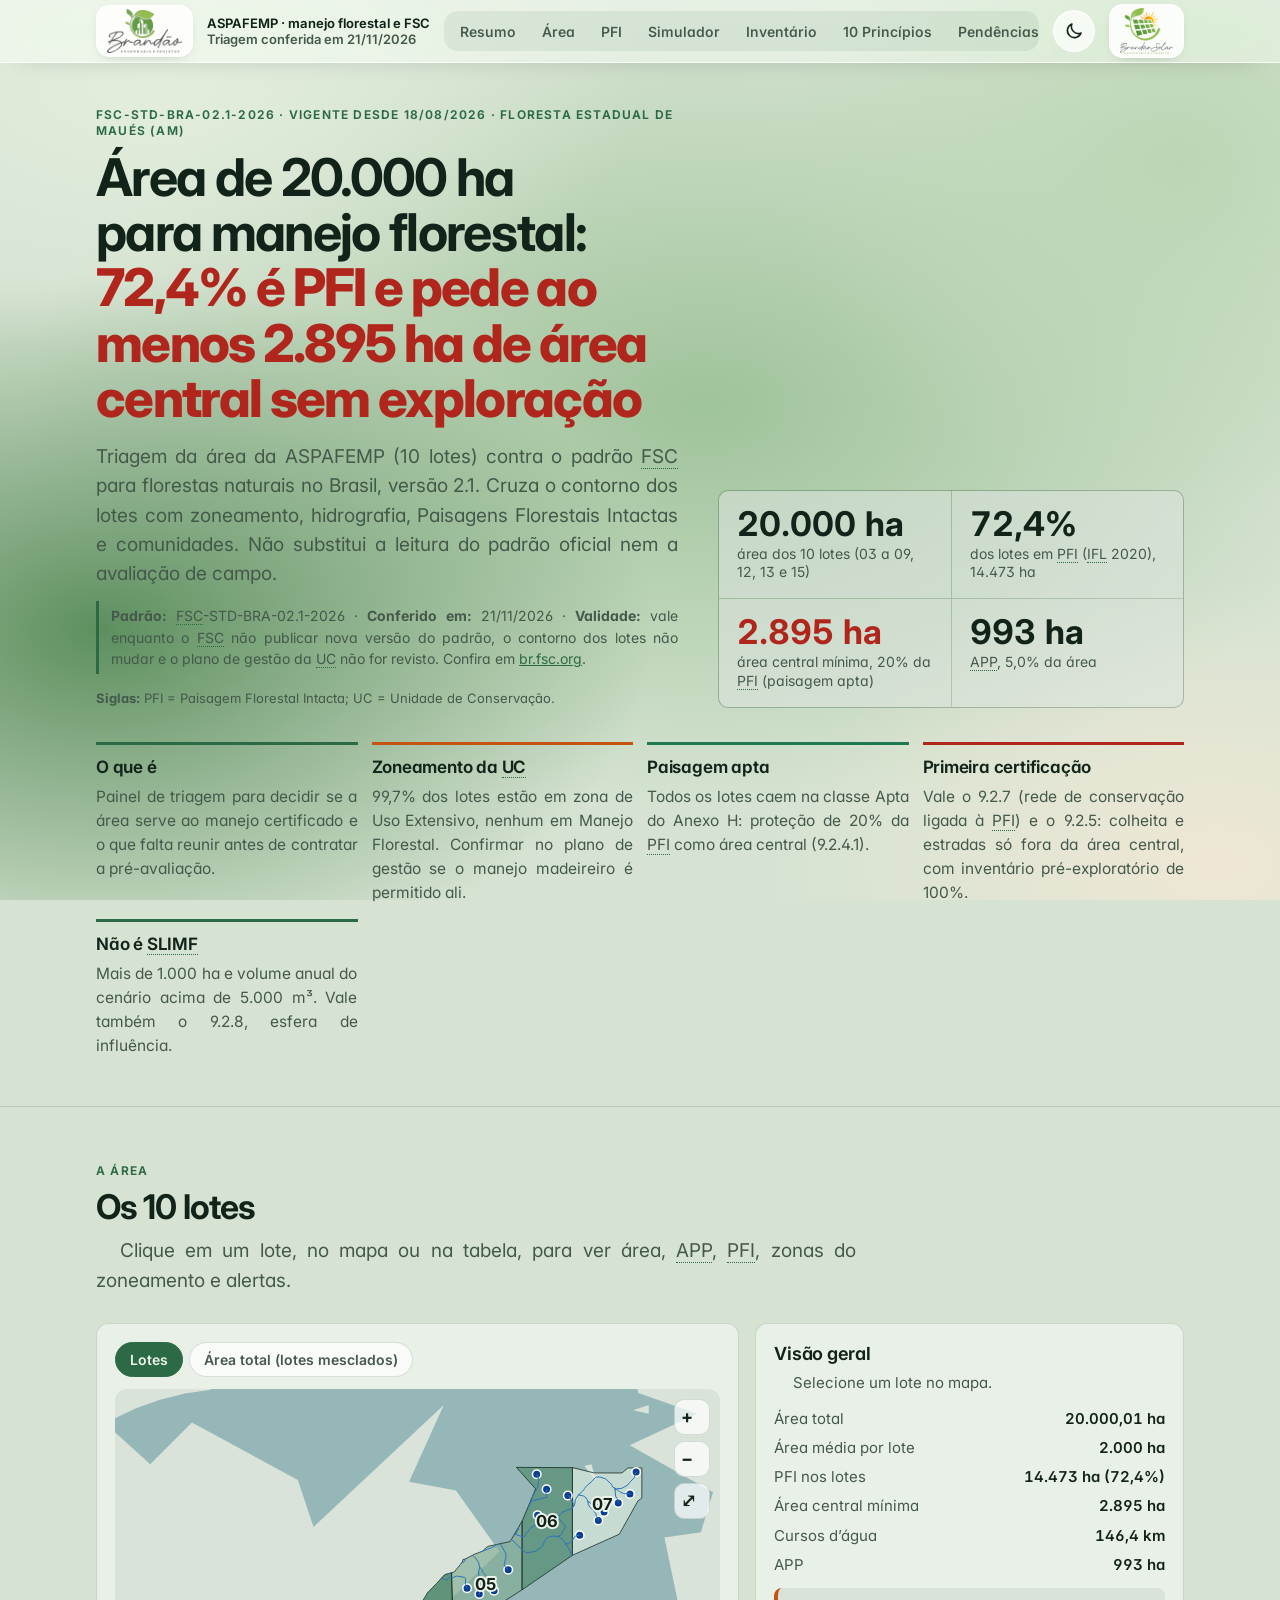
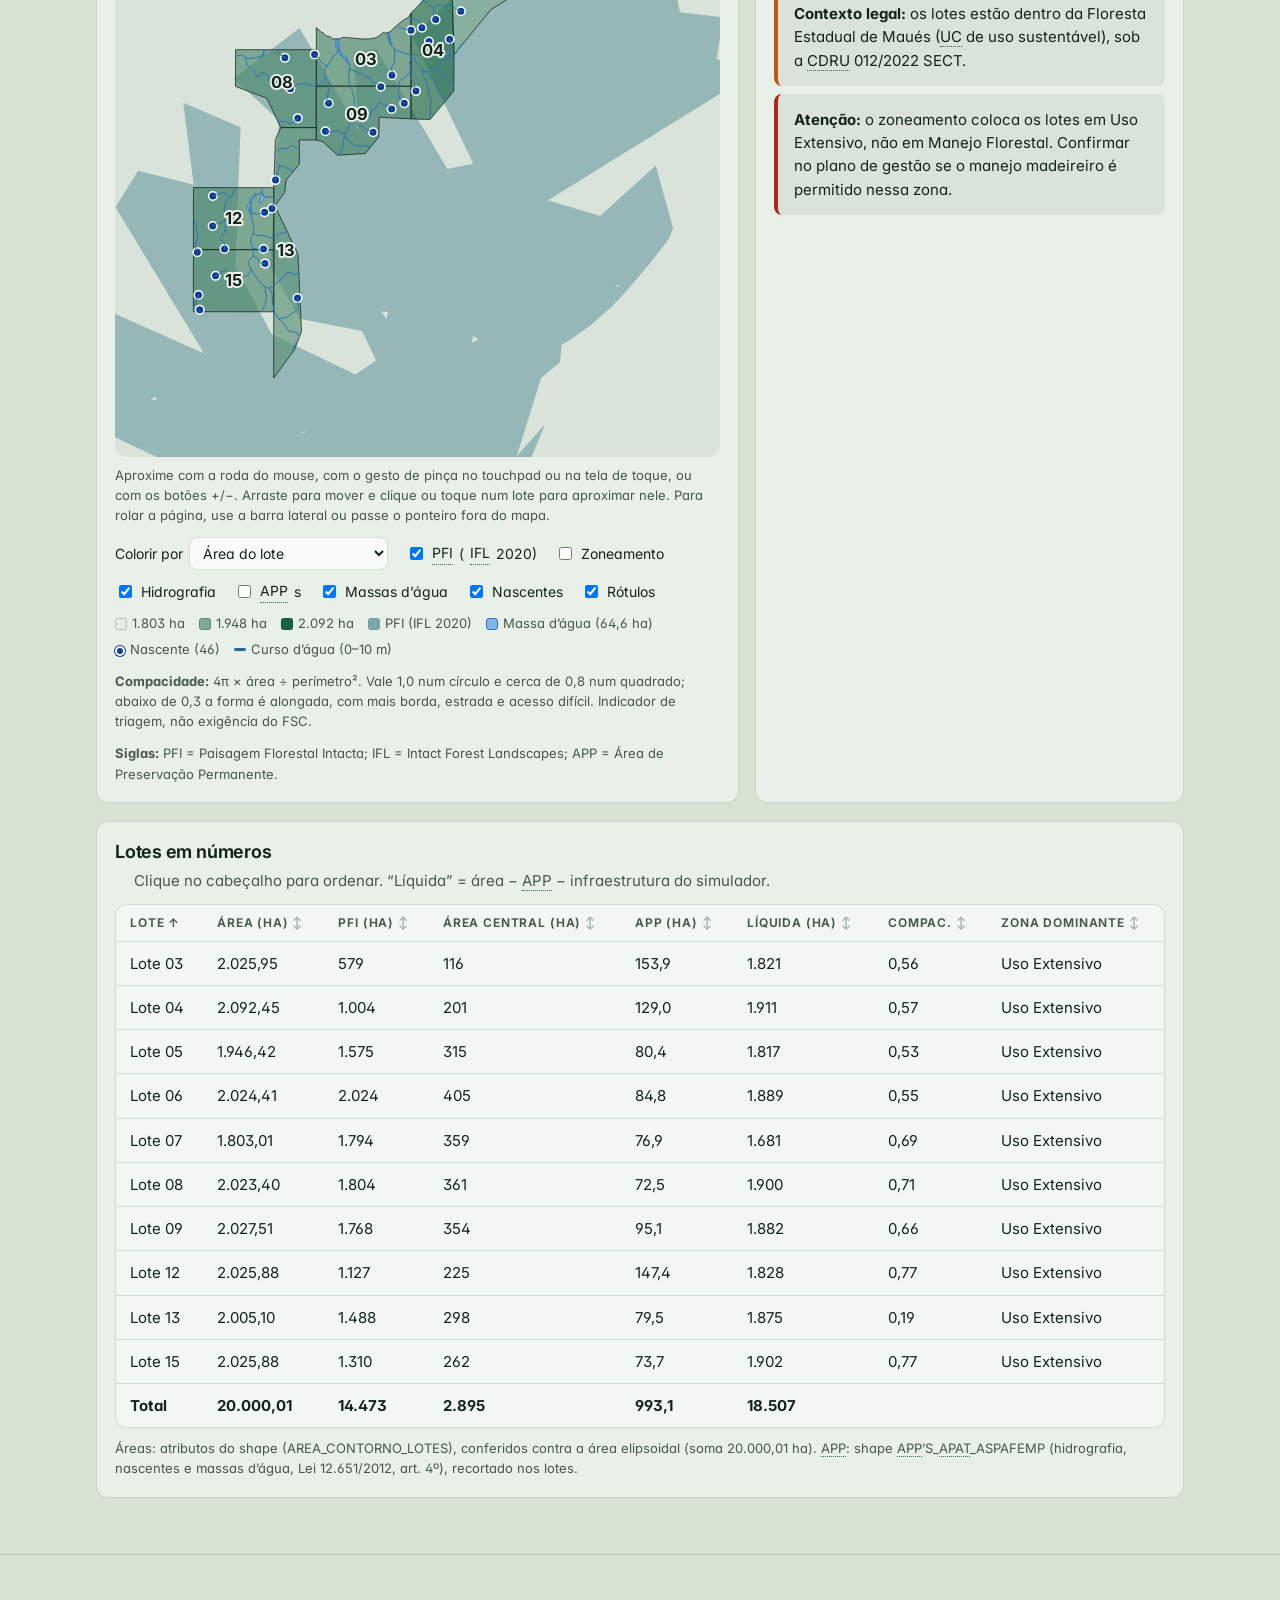
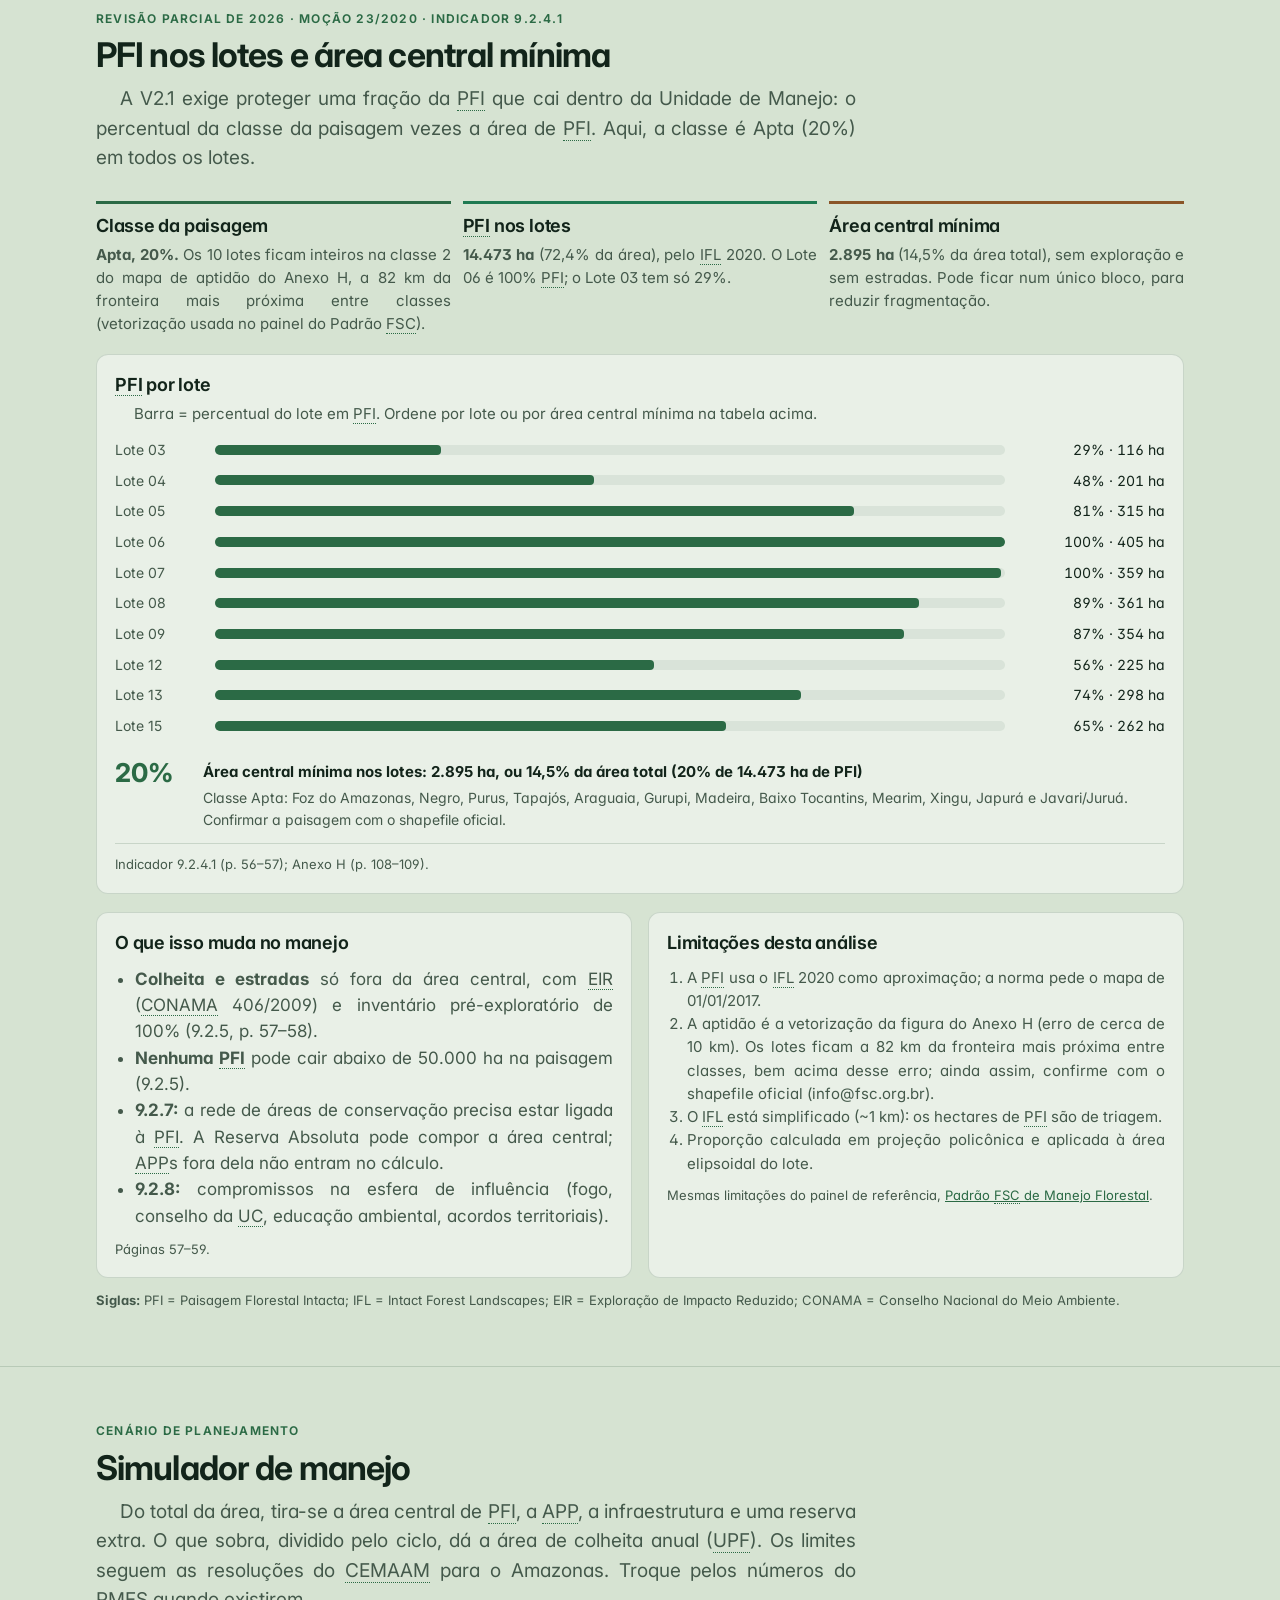
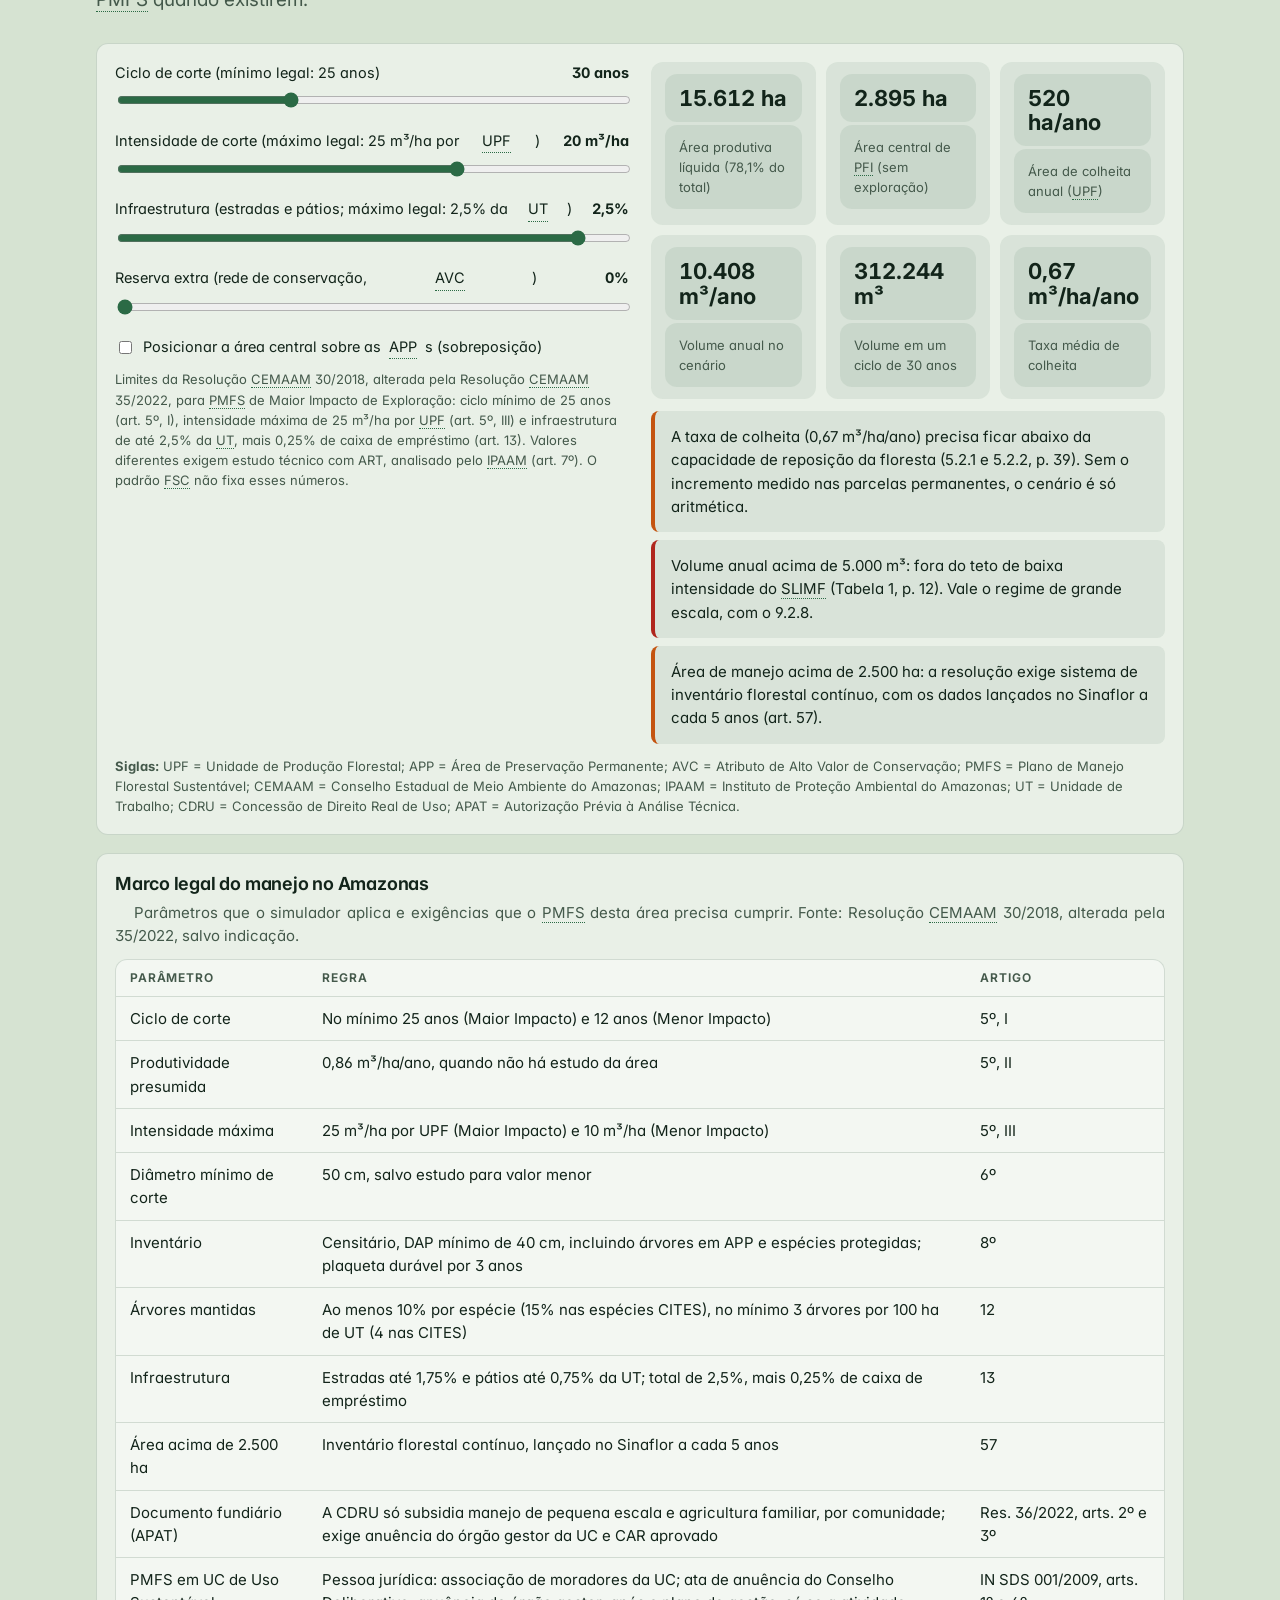
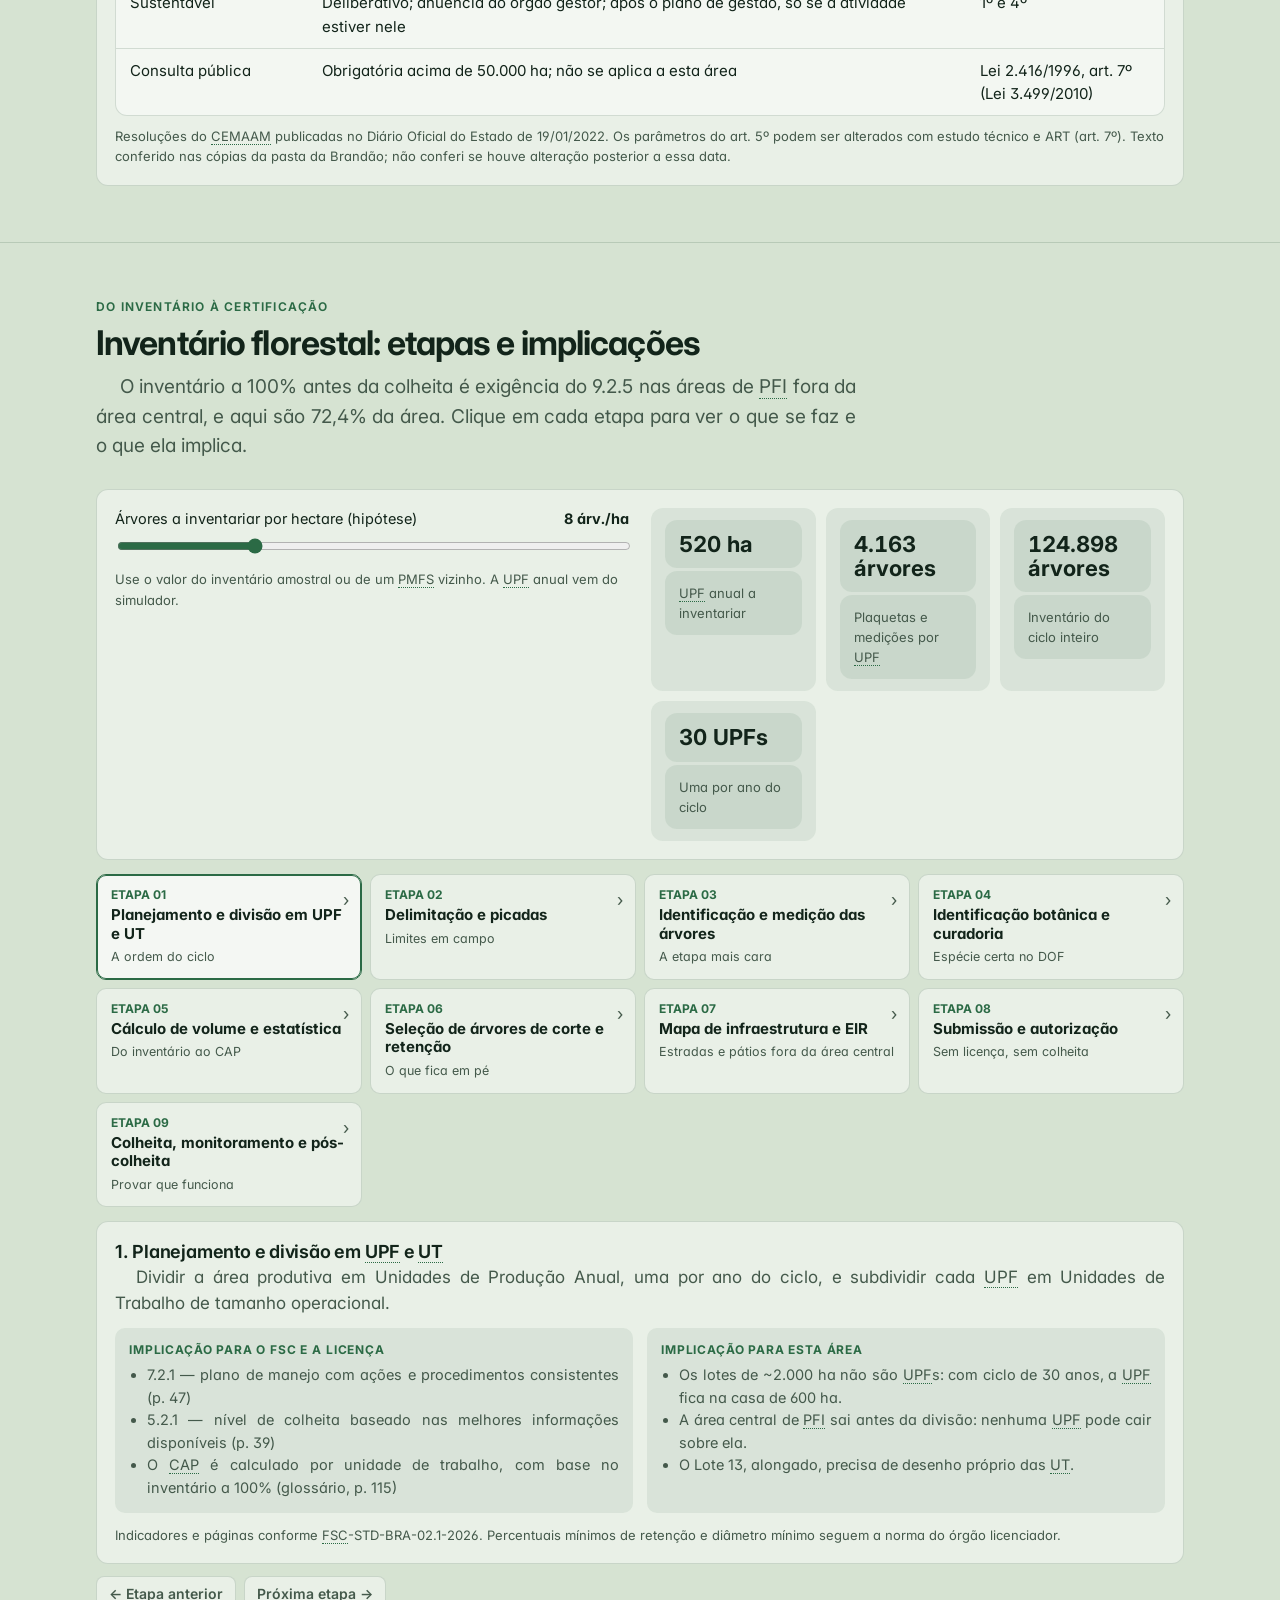
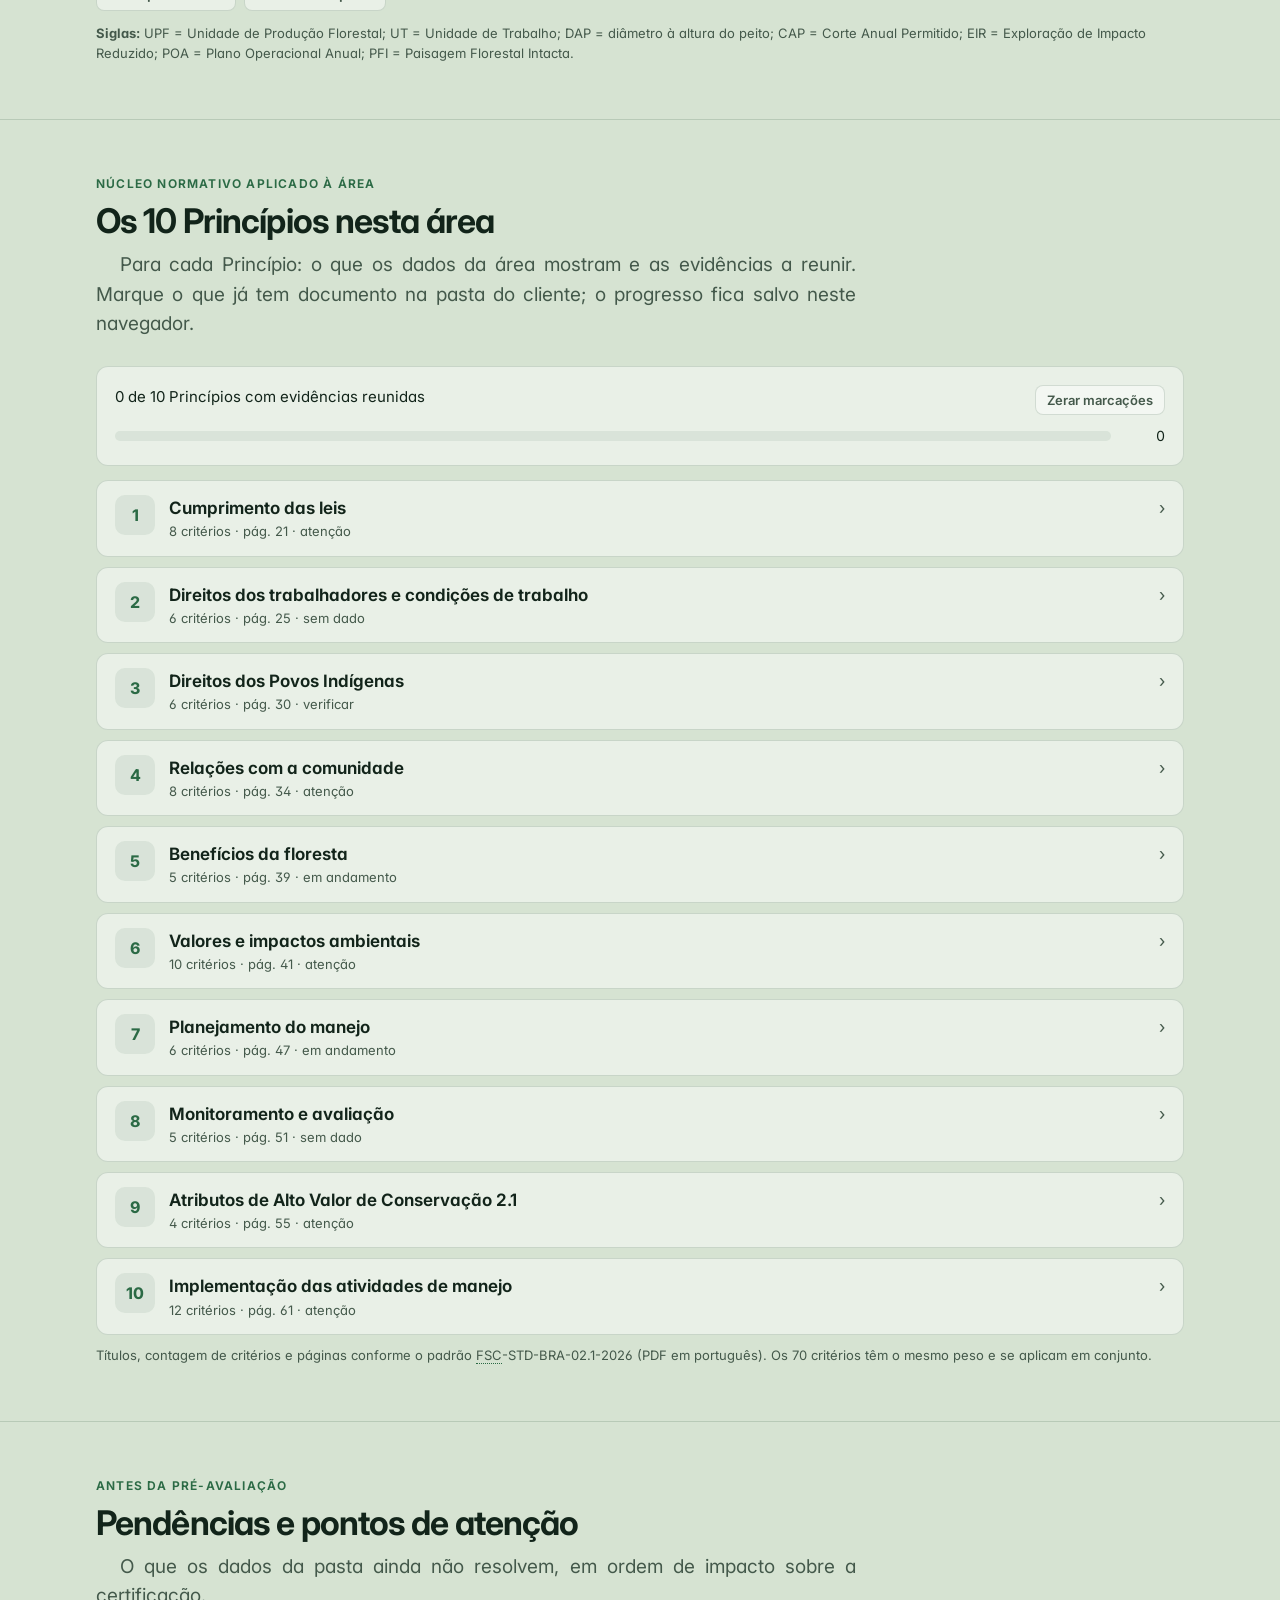
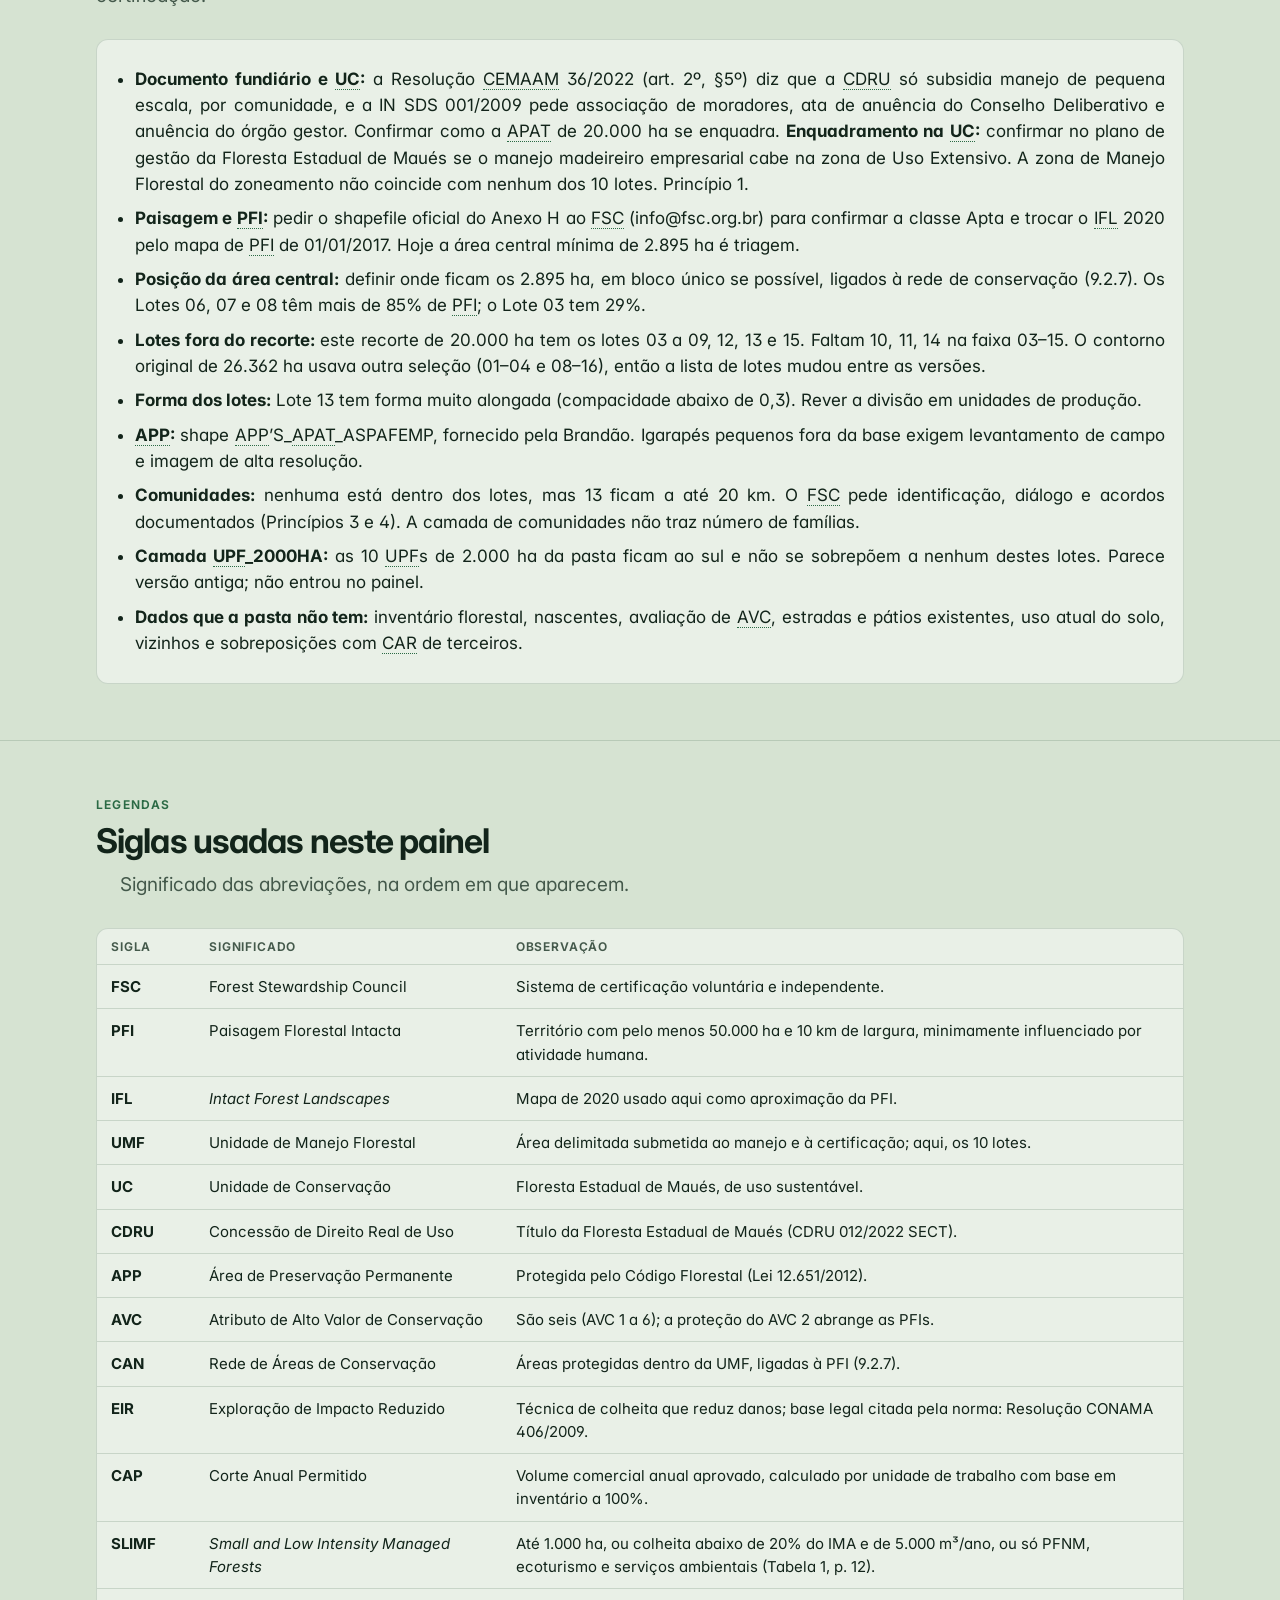
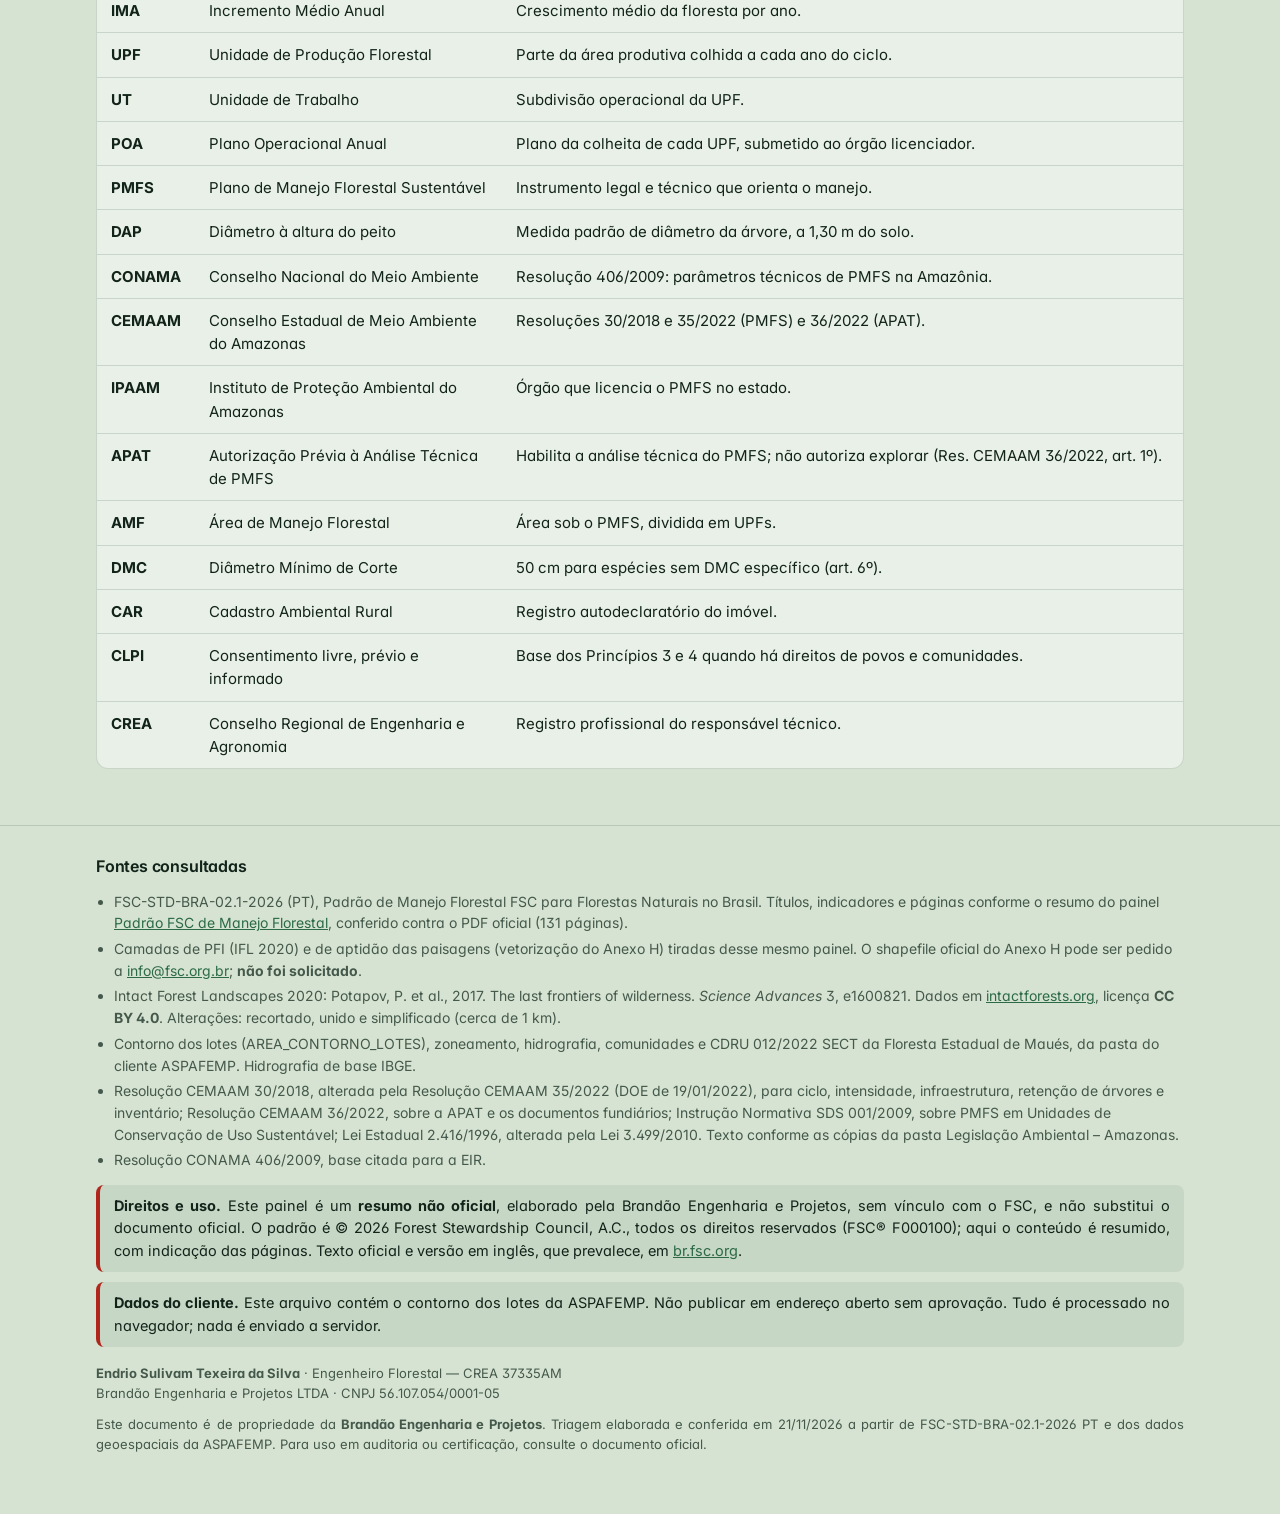
==== commit dcc25d51: "Add springs layer from Nascentes shapefile Co-Authored-By: Claude Sonnet 5.5 <noreply@anthropic.com>" ====
--- a/index.html
+++ b/index.html
@@ -1029,6 +1029,8 @@
 .lot.sel{stroke:#d9480f;stroke-width:3px}
 .lotlbl{font:700 .0095px var(--font-body);fill:var(--ink);text-anchor:middle;pointer-events:none;paint-order:stroke;stroke:var(--solid);stroke-width:.0022;stroke-linejoin:round}
 .mass{fill:#7fb5e6;fill-opacity:.85;stroke:#2b73b8;stroke-width:.8px;pointer-events:none}
+.nasc{fill:none;stroke:#0b3d91;stroke-width:7px;stroke-linecap:round;pointer-events:none}
+.nascb{fill:none;stroke:#fff;stroke-width:10px;stroke-linecap:round;pointer-events:none}
 .hyd{fill:none;stroke:#2b73b8;stroke-width:1px;stroke-linecap:round}
 .mapwrap{position:relative}
 #tip2{position:absolute;pointer-events:none;background:var(--ink);color:var(--solid);font-size:12.5px;padding:5px 9px;border-radius:7px;opacity:0;transition:opacity .1s;white-space:nowrap;z-index:3}
@@ -1147,6 +1149,7 @@
           <label><input type="checkbox" id="chkHid" checked> Hidrografia</label>
           <label><input type="checkbox" id="chkApp"> APPs</label>
           <label><input type="checkbox" id="chkMas" checked> Massas d’água</label>
+          <label><input type="checkbox" id="chkNas" checked> Nascentes</label>
           <label><input type="checkbox" id="chkLbl" checked> Rótulos</label>
         </div>
         <div class="leg" id="legenda"></div>
@@ -1371,7 +1374,7 @@
 </footer>
 
 <script>
-const DATA = {"lotes":[{"nome":"Lote 03","lote":"03","area_ha":2025.95,"perim_m":21372.96,"ring":[[-57.7289,-3.88549],[-57.78341,-3.88544],[-57.78338,-3.85183],[-57.78332,-3.8519],[-57.78186,-3.8532],[-57.78085,-3.85417],[-57.77936,-3.85488],[-57.77801,-3.85645],[-57.7752,-3.85724],[-57.77402,-3.85831],[-57.76958,-3.85821],[-57.76953,-3.85816],[-57.76929,-3.85815],[-57.76876,-3.85763],[-57.76708,-3.85745],[-57.76213,-3.85788],[-57.7577,-3.8583],[-57.75312,-3.8583],[-57.75297,-3.85828],[-57.75287,-3.85828],[-57.75134,-3.85803],[-57.74969,-3.85785],[-57.7486,-3.8573],[-57.7478,-3.85693],[-57.74597,-3.85565],[-57.74502,-3.8547],[-57.74459,-3.8547],[-57.74423,-3.85479],[-57.74411,-3.85505],[-57.74068,-3.85424],[-57.74068,-3.85408],[-57.74036,-3.854],[-57.73969,-3.85291],[-57.73846,-3.85181],[-57.73328,-3.84747],[-57.73108,-3.84637],[-57.73035,-3.84595],[-57.72886,-3.84364],[-57.7289,-3.88549]],"area_elip_ha":2025.95,"centroide":[-57.75489,-3.87009],"bbox":[-57.78341367620856,-3.885487758036841,-57.72886276279963,-3.84363895459895],"vertices":38,"app_ha":153.89,"hidro_km":17.71,"zonas":{"Especial para adequação fundiária":0.0,"Preservação":0.01,"Manejo Florestal":0.0,"Uso Extensivo":2003.5,"Uso Intensivo":0.0,"Amortecimento":20.21},"pfi_ha":579.3,"classe":"2"},{"nome":"Lote 04","lote":"04","area_ha":2092.45,"perim_m":21547.76,"ring":[[-57.70552,-3.8203],[-57.70409,-3.86735],[-57.70425,-3.88839],[-57.71793,-3.90464],[-57.72891,-3.90424],[-57.72886,-3.84364],[-57.72815,-3.84253],[-57.72691,-3.84164],[-57.7254,-3.84003],[-57.72491,-3.83948],[-57.72241,-3.83673],[-57.72076,-3.83417],[-57.71942,-3.83185],[-57.71405,-3.82635],[-57.70978,-3.82166],[-57.70813,-3.82098],[-57.70593,-3.82043],[-57.70552,-3.8203]],"area_elip_ha":2092.45,"centroide":[-57.71646,-3.86525],"bbox":[-57.72891462476292,-3.904640956370489,-57.70409173892765,-3.820295564361045],"vertices":17,"app_ha":129.01,"hidro_km":21.17,"zonas":{"Especial para adequação fundiária":0.0,"Preservação":0.5,"Manejo Florestal":0.0,"Uso Extensivo":2089.4,"Uso Intensivo":0.0,"Amortecimento":1.12},"pfi_ha":1003.6,"classe":"2"},{"nome":"Lote 05","lote":"05","area_ha":1946.42,"perim_m":21570.51,"ring":[[-57.6649,-3.79064],[-57.66493,-3.83008],[-57.68312,-3.84172],[-57.70409,-3.86735],[-57.70552,-3.8203],[-57.70374,-3.8197],[-57.70294,-3.81854],[-57.7005,-3.81561],[-57.69922,-3.81384],[-57.69897,-3.81274],[-57.69757,-3.81238],[-57.69226,-3.80963],[-57.68964,-3.80865],[-57.68756,-3.8078],[-57.68665,-3.80701],[-57.68597,-3.80615],[-57.685,-3.80548],[-57.68445,-3.80511],[-57.67187,-3.80241],[-57.6649,-3.79064]],"area_elip_ha":1946.42,"centroide":[-57.68623,-3.82727],"bbox":[-57.70551685329011,-3.867352955904275,-57.66490261475759,-3.790643712033531],"vertices":19,"app_ha":80.41,"hidro_km":13.14,"zonas":{"Especial para adequação fundiária":0.0,"Preservação":0.0,"Manejo Florestal":0.0,"Uso Extensivo":1942.17,"Uso Intensivo":0.0,"Amortecimento":2.66},"pfi_ha":1575.1,"classe":"2"},{"nome":"Lote 06","lote":"06","area_ha":2024.41,"perim_m":21468.61,"ring":[[-57.63591,-3.75992],[-57.63595,-3.81026],[-57.66493,-3.83008],[-57.6649,-3.79064],[-57.65712,-3.77213],[-57.66819,-3.75976],[-57.63591,-3.75992]],"area_elip_ha":2024.41,"centroide":[-57.65056,-3.79112],"bbox":[-57.66818524735631,-3.830080227626183,-57.63591092965312,-3.759755121003507],"vertices":6,"app_ha":84.79,"hidro_km":14.02,"zonas":{"Especial para adequação fundiária":0.0,"Preservação":0.0,"Manejo Florestal":0.0,"Uso Extensivo":2011.57,"Uso Intensivo":0.0,"Amortecimento":11.48},"pfi_ha":2024.4,"classe":"2"},{"nome":"Lote 07","lote":"07","area_ha":1803.01,"perim_m":18084.73,"ring":[[-57.59599,-3.77739],[-57.59827,-3.77913],[-57.60896,-3.79814],[-57.63595,-3.81026],[-57.63591,-3.75992],[-57.62342,-3.76297],[-57.60743,-3.76299],[-57.60397,-3.76009],[-57.59598,-3.76013],[-57.59599,-3.77739]],"area_elip_ha":1803.01,"centroide":[-57.61866,-3.78135],"bbox":[-57.63594765347966,-3.810264582550914,-57.595978050370675,-3.759918907660707],"vertices":9,"app_ha":76.87,"hidro_km":12.51,"zonas":{"Especial para adequação fundiária":0.0,"Preservação":6.33,"Manejo Florestal":0.0,"Uso Extensivo":1792.22,"Uso Intensivo":0.01,"Amortecimento":3.12},"pfi_ha":1794.4,"classe":"2"},{"nome":"Lote 08","lote":"08","area_ha":2023.4,"perim_m":18910.86,"ring":[[-57.82988,-3.86447],[-57.78339,-3.86452],[-57.78344,-3.90926],[-57.80381,-3.90924],[-57.81195,-3.89237],[-57.8299,-3.88557],[-57.82988,-3.86447]],"area_elip_ha":2023.4,"centroide":[-57.80329,-3.88349],"bbox":[-57.82990317157176,-3.909263430170892,-57.78339442904005,-3.864474062885826],"vertices":6,"app_ha":72.53,"hidro_km":9.7,"zonas":{"Especial para adequação fundiária":0.0,"Preservação":0.0,"Manejo Florestal":0.0,"Uso Extensivo":2022.18,"Uso Intensivo":0.0,"Amortecimento":0.0},"pfi_ha":1803.9,"classe":"2"},{"nome":"Lote 09","lote":"09","area_ha":2027.51,"perim_m":19677.85,"ring":[[-57.78341,-3.88544],[-57.7289,-3.88549],[-57.72891,-3.90424],[-57.74717,-3.90326],[-57.74746,-3.91476],[-57.75515,-3.92411],[-57.77104,-3.9251],[-57.77973,-3.91733],[-57.78344,-3.91636],[-57.78341,-3.88544]],"area_elip_ha":2027.51,"centroide":[-57.75971,-3.90193],"bbox":[-57.783442312072,-3.925104196070139,-57.72889848793906,-3.885438788755641],"vertices":9,"app_ha":95.07,"hidro_km":15.5,"zonas":{"Especial para adequação fundiária":0.0,"Preservação":0.3,"Manejo Florestal":0.0,"Uso Extensivo":2025.9,"Uso Intensivo":0.0,"Amortecimento":0.0},"pfi_ha":1767.8,"classe":"2"},{"nome":"Lote 12","lote":"12","area_ha":2025.88,"perim_m":18162.4,"ring":[[-57.85411,-3.94369],[-57.80783,-3.94373],[-57.80787,-3.97938],[-57.85414,-3.97933],[-57.85411,-3.94369]],"area_elip_ha":2025.88,"centroide":[-57.83099,-3.96153],"bbox":[-57.85414354915987,-3.97938104526044,-57.8078322817009,-3.943685620110948],"vertices":4,"app_ha":147.36,"hidro_km":17.47,"zonas":{"Especial para adequação fundiária":0.0,"Preservação":0.0,"Manejo Florestal":0.0,"Uso Extensivo":2024.68,"Uso Intensivo":0.0,"Amortecimento":0.0},"pfi_ha":1126.8,"classe":"2"},{"nome":"Lote 13","lote":"13","area_ha":2005.1,"perim_m":36565.28,"ring":[[-57.80784,-3.9547],[-57.80783,-3.94373],[-57.80693,-3.91614],[-57.80381,-3.90924],[-57.78344,-3.90926],[-57.78344,-3.91636],[-57.79314,-3.91632],[-57.79312,-3.93021],[-57.8007,-3.93928],[-57.8016,-3.94656],[-57.8066,-3.95338],[-57.8066,-3.95549],[-57.79397,-3.98171],[-57.7919,-4.02623],[-57.79598,-4.03688],[-57.80794,-4.05304],[-57.80784,-3.9547]],"area_elip_ha":2005.1,"centroide":[-57.8007,-3.97992],"bbox":[-57.80793929944059,-4.053035532089408,-57.78343572284721,-3.909244106015519],"vertices":16,"app_ha":79.48,"hidro_km":13.21,"zonas":{"Especial para adequação fundiária":0.0,"Preservação":16.46,"Manejo Florestal":0.75,"Uso Extensivo":1986.66,"Uso Intensivo":0.0,"Amortecimento":0.0},"pfi_ha":1487.8,"classe":"2"},{"nome":"Lote 15","lote":"15","area_ha":2025.88,"perim_m":18162.4,"ring":[[-57.85414,-3.97933],[-57.80787,-3.97938],[-57.8079,-4.01503],[-57.85418,-4.01498],[-57.85414,-3.97933]],"area_elip_ha":2025.88,"centroide":[-57.83102,-3.99718],"bbox":[-57.85418044048149,-4.015030078534123,-57.8078668611613,-3.97933426416209],"vertices":4,"app_ha":73.7,"hidro_km":11.99,"zonas":{"Especial para adequação fundiária":0.0,"Preservação":0.0,"Manejo Florestal":0.0,"Uso Extensivo":2024.68,"Uso Intensivo":0.0,"Amortecimento":0.0},"pfi_ha":1310.3,"classe":"2"}],"zoneamento":[{"zona":"Especial para adequação fundiária","geom":{"type":"MultiPolygon","coordinates":[[[[-57.92068402291741,-4.071907102955497],[-57.924263498325566,-4.0693929326556315],[-57.92426348974883,-4.0631714339044525],[-57.92349645282413,-4.059378876812543],[-57.92537141178812,-4.054734057538589],[-57.90155083213793,-4.054819302603489],[-57.90167869396766,-4.0719071189296],[-57.92068402291741,-4.071907102955497]]],[[[-57.553180793190705,-3.927056263143223],[-57.556641356585786,-3.9254139508680534],[-57.5528875152681,-3.91761298475614],[-57.5490163760642,-3.9194312583131627],[-57.553180793190705,-3.927056263143223]]],[[[-57.55523366236556,-3.9182581765783606],[-57.55711057899674,-3.918082213371188],[-57.55675864685631,-3.908052396336279],[-57.55564422667374,-3.9074072045438566],[-57.554588461475575,-3.90805239791518],[-57.55523366236556,-3.9182581765783606]]],[[[-57.5513625094013,-3.9062927834265513],[-57.55235962071599,-3.905471628234767],[-57.55312211591879,-3.9033600871107175],[-57.55312211801878,-3.9054716276776564],[-57.55593749335571,-3.9055302795754048],[-57.555409600462426,-3.89591103947444],[-57.55142115175377,-3.8949139261075927],[-57.5513625094013,-3.9062927834265513]]],[[[-57.562154781507054,-3.9060581597309554],[-57.56455958020137,-3.9054129653654917],[-57.56444226269562,-3.8950312243395118],[-57.55998458501463,-3.8947379587763007],[-57.55951536610989,-3.9057062379272804],[-57.562154781507054,-3.9060581597309554]]],[[[-57.52790101547933,-3.876144695774443],[-57.529953888691885,-3.8714523824615283],[-57.52033468527443,-3.8679918102947632],[-57.51852487554247,-3.8723356320532063],[-57.52790101547933,-3.876144695774443]]],[[[-57.545614403758876,-3.8599562061741004],[-57.54854708295282,-3.856202354394658],[-57.53828268977609,-3.8530937056609758],[-57.535817511837294,-3.856690570676102],[-57.545614403758876,-3.8599562061741004]]],[[[-57.87328885036723,-3.8794814033811384],[-57.874271248982105,-3.8778055375427933],[-57.876178258520255,-3.8764186132126905],[-57.876224488668406,-3.8756326895324946],[-57.8744677258208,-3.870547307226698],[-57.8739129574252,-3.867033769373114],[-57.874375261639116,-3.8653694612009177],[-57.87317326657658,-3.8644910781069974],[-57.873127035650235,-3.8635202317219193],[-57.87449083720061,-3.8618096920718297],[-57.87351999245713,-3.8560770784521528],[-57.874352141560564,-3.854459000651649],[-57.87393606423112,-3.8479866936087737],[-57.87499936594471,-3.8466460006800527],[-57.83878927607401,-3.84590634035645],[-57.838095833402676,-3.8786146066107294],[-57.87328885036723,-3.8794814033811384]]],[[[-57.53834133333877,-3.843181196456486],[-57.544206701893174,-3.84558600204663],[-57.54625957609375,-3.841597535116597],[-57.54561438409992,-3.840483111409524],[-57.54414804283367,-3.840307150733395],[-57.54426535097702,-3.841010997186801],[-57.541215359159494,-3.8397206144672453],[-57.53902736148765,-3.8405843031980695],[-57.53834133333877,-3.843181196456486]]],[[[-57.86791158645799,-3.841855710481565],[-57.8699392295945,-3.8413987725046064],[-57.8715956146269,-3.842055616381424],[-57.87627918493217,-3.841998495243042],[-57.877564310253135,-3.8401421930590107],[-57.882047971240695,-3.8376576016811237],[-57.88438975465906,-3.833316710114128],[-57.88576055540799,-3.8324028371647714],[-57.885532089110725,-3.831717433786931],[-57.88284760304248,-3.8299468097119105],[-57.88110554355876,-3.829804019094913],[-57.86791158645799,-3.841855710481565]]],[[[-57.80997293514098,-3.8178727523962355],[-57.8145869450437,-3.8217104139627214],[-57.81608575963615,-3.8204421789546497],[-57.81839162770323,-3.820326883599343],[-57.81810339305549,-3.8150233616770373],[-57.808324015350586,-3.8147407274757366],[-57.80985991458839,-3.816233955370276],[-57.80997293514098,-3.8178727523962355]]],[[[-57.575761485640015,-3.820859927122504],[-57.579329848810566,-3.8159440455335547],[-57.575686625740126,-3.815420020570645],[-57.57336594336218,-3.8134736332630457],[-57.57114507496021,-3.8100799319035943],[-57.57044637431554,-3.8120013671548167],[-57.56797596984637,-3.8148460917043683],[-57.575761485640015,-3.820859927122504]]],[[[-57.56239103984785,-3.805499864601344],[-57.569804800101934,-3.7968827768014317],[-57.565224571877344,-3.795951204345669],[-57.558121335524675,-3.8038307938681815],[-57.56239103984785,-3.805499864601344]]],[[[-57.841335012971406,-3.7954810196767768],[-57.83839364584036,-3.79604399784142],[-57.837933858914575,-3.810699822509498],[-57.84133501419731,-3.807298649054407],[-57.841335012971406,-3.7954810196767768]]],[[[-57.55144507138976,-3.795601874044288],[-57.559402248226796,-3.795485420442418],[-57.55816015258526,-3.7889643871510934],[-57.55047468491868,-3.7891972869463726],[-57.55070757705325,-3.7942821416297745],[-57.55144507138976,-3.795601874044288]]],[[[-57.929576144160194,-3.7853948818723717],[-57.92825521046185,-3.7839229791415474],[-57.926066236089966,-3.78343234607187],[-57.920782504454884,-3.786829051177935],[-57.919843991467324,-3.788879433773572],[-57.92002805630842,-3.7905797139740587],[-57.92316750054594,-3.7907899401953418],[-57.92317905537379,-3.7919241001178454],[-57.921772764415344,-3.792869817166809],[-57.92117878555359,-3.791659913370068],[-57.91942547003102,-3.7916599148598693],[-57.91886101539608,-3.7922401268925365],[-57.91702728244183,-3.79852880037738],[-57.91449863932065,-3.8002648939525514],[-57.91179117826595,-3.8046096960825673],[-57.909241546801404,-3.8065103419139166],[-57.915175236291105,-3.8130698749287877],[-57.92016134928927,-3.808853334823241],[-57.92448112093112,-3.8154745543318023],[-57.928255215458066,-3.8178522416745504],[-57.93293509323466,-3.818229648380049],[-57.93429376700547,-3.8199657385819443],[-57.935237290585846,-3.820192184226452],[-57.94674827739064,-3.812643951469658],[-57.9492391779798,-3.806378924148058],[-57.95227732374645,-3.801774505588221],[-57.952579250725975,-3.8001138970235147],[-57.95193765397064,-3.7972078310131976],[-57.95273021330048,-3.793546942229909],[-57.951305236208945,-3.793181563496918],[-57.94657843965834,-3.795018851291368],[-57.94503106157264,-3.7946037007562086],[-57.94352142323645,-3.792527940071542],[-57.943408200198895,-3.790452179096107],[-57.94016247833335,-3.787772562629699],[-57.93963410531314,-3.78550809660984],[-57.93733595724344,-3.783337804972473],[-57.93644499447569,-3.7805640127025844],[-57.93459568814369,-3.779356298863511],[-57.933199273755264,-3.779356300036309],[-57.931614154183514,-3.7809791695223525],[-57.93038550487044,-3.783175830659961],[-57.93017999952079,-3.7852439161505838],[-57.929576144160194,-3.7853948818723717]]],[[[-57.565111006711646,-3.774916996116369],[-57.56630910494347,-3.771274759884629],[-57.55658055139018,-3.7582873238145855],[-57.55519075752887,-3.761498242864684],[-57.565111006711646,-3.774916996116369]]]]}},{"zona":"Preservação","geom":{"type":"MultiPolygon","coordinates":[[[[-57.84411230401814,-4.095914369886521],[-57.84483765945774,-4.094372978618453],[-57.83955179329082,-4.089620856289497],[-57.84411230401814,-4.095914369886521]]],[[[-57.56829127081792,-3.9423687777403345],[-57.567372050837896,-3.9421510671858377],[-57.56516523741253,-3.9421510690053463],[-57.56764648413655,-3.9422286065921575],[-57.56829127081792,-3.9423687777403345]]],[[[-57.56003599478154,-3.9405958152449836],[-57.560024618133184,-3.94058892028892],[-57.56003852721864,-3.9406017774665214],[-57.56003599478154,-3.9405958152449836]]],[[[-57.55646205765709,-3.9313689618412897],[-57.555714340187144,-3.9307985032828907],[-57.55352259941442,-3.9275056645132684],[-57.555726489003824,-3.930878581487188],[-57.55646205765709,-3.9313689618412897]]],[[[-57.553307212872596,-3.9271603599583824],[-57.55331808689587,-3.927154603087296],[-57.553230404099985,-3.9270327188252185],[-57.553307212872596,-3.9271603599583824]]],[[[-57.546732761720236,-3.9091199586277376],[-57.54662009233696,-3.9085816472797283],[-57.546939485734526,-3.9083687172175994],[-57.546606478633365,-3.908568522681576],[-57.546732761720236,-3.9091199586277376]]],[[[-57.556855336335175,-3.9108079780424223],[-57.55677343971399,-3.908078169035799],[-57.556759238263126,-3.9080692510117645],[-57.556855336335175,-3.9108079780424223]]],[[[-57.55523056972791,-3.907659996281991],[-57.55564422667378,-3.90740720454395],[-57.55588742706106,-3.9075480050211486],[-57.5556394952312,-3.907399769403561],[-57.55523056972791,-3.907659996281991]]],[[[-57.55593749335566,-3.9055302795753777],[-57.55312183617934,-3.905471627640276],[-57.553121835092284,-3.905479832813321],[-57.55593749335566,-3.9055302795753777]]],[[[-57.74744935081159,-3.903900175237319],[-57.72944552631345,-3.9053474482504975],[-57.72457132507647,-3.906028193433181],[-57.7221179017087,-3.9079413854435794],[-57.720467479738865,-3.907455717797257],[-57.71355433850542,-3.916159363564135],[-57.71379548982149,-3.9193976652715854],[-57.715332091305235,-3.922750100257844],[-57.715011737831084,-3.9278758382692622],[-57.712769240474685,-3.931399783989093],[-57.703478889383796,-3.941010547831893],[-57.68379049453452,-3.955211067362094],[-57.71818974953188,-3.9842653492714994],[-57.7418637724006,-3.994249385832231],[-57.74191927095313,-3.9951373602488007],[-57.7464489969922,-3.9982424235509613],[-57.73967412057691,-4.012097447748359],[-57.69908582166671,-4.030896355321601],[-57.66728657312681,-4.050366646296571],[-57.64475389325796,-4.054491155724747],[-57.650214391323125,-4.053492992233086],[-57.653414392324855,-4.058093002780105],[-57.7687142174979,-4.04559288588972],[-57.80605555932483,-4.05045916936593],[-57.796314699432585,-4.037304993798507],[-57.79222533562223,-4.026623816014347],[-57.79222531909081,-4.013989505085087],[-57.794300483609874,-3.9820680229501315],[-57.80662955407663,-3.9552124604333776],[-57.806629553333316,-3.9538086473974805],[-57.80510367566294,-3.9523438001316595],[-57.80192984883495,-3.946972691731725],[-57.801014318774634,-3.939709485858594],[-57.79661979118865,-3.93598633283479],[-57.79344596419495,-3.930615224503071],[-57.792347329376334,-3.924450655099554],[-57.793445957323065,-3.918164013343634],[-57.7928192037695,-3.9169105025634865],[-57.7805405872109,-3.9180333332080353],[-57.776525341622204,-3.922818543084844],[-57.771115615354155,-3.925941869103281],[-57.764963897832345,-3.927026591698078],[-57.76152461604694,-3.926770021515226],[-57.75560421212154,-3.9246337888120078],[-57.75316280783892,-3.922802730237257],[-57.749012419489766,-3.9180419763076504],[-57.746937223056314,-3.912121549236801],[-57.746693080771045,-3.909008746734766],[-57.74744935081159,-3.903900175237319]]],[[[-57.55265288642901,-3.903536049318455],[-57.552359620716004,-3.905471628234839],[-57.55162766946257,-3.9060744150682],[-57.55237040799784,-3.905479134696852],[-57.55265288642901,-3.903536049318455]]],[[[-57.552373442765784,-3.905478164621547],[-57.55287344013712,-3.903478158397014],[-57.55237040799784,-3.905479134696852],[-57.552373442765784,-3.905478164621547]]],[[[-57.5438064771416,-3.903548510064729],[-57.54436992071994,-3.90346801736268],[-57.542233259935315,-3.9030006225279634],[-57.5438064771416,-3.903548510064729]]],[[[-57.53711139679853,-3.8993490676996374],[-57.536217839895585,-3.8993391820906593],[-57.5363964823399,-3.8994285035078464],[-57.53711139679853,-3.8993490676996374]]],[[[-57.564559266844576,-3.905385235579716],[-57.56457342708971,-3.905378155413471],[-57.56448650580438,-3.898946415756646],[-57.564559266844576,-3.905385235579716]]],[[[-57.53456435890088,-3.8984820996490415],[-57.53459617077519,-3.8984497908341833],[-57.53422925627514,-3.897998061473798],[-57.53456435890088,-3.8984820996490415]]],[[[-57.532399538577806,-3.896619017066687],[-57.53138648534407,-3.8962184978829595],[-57.532516467253,-3.8967125602323276],[-57.532399538577806,-3.896619017066687]]],[[[-57.53088341569898,-3.895406115847121],[-57.53088648514204,-3.8954184959315454],[-57.532399538577806,-3.896619017066687],[-57.53088341569898,-3.895406115847121]]],[[[-57.87447302600955,-3.8705738082744205],[-57.874473025911,-3.8703511995079136],[-57.8744677258208,-3.8705473072267784],[-57.87447302600955,-3.8705738082744205]]],[[[-57.5208643278353,-3.8665836733440617],[-57.52186646599468,-3.866578419216737],[-57.520866467193635,-3.8665784199940645],[-57.5208643278353,-3.8665836733440617]]],[[[-57.873912957425134,-3.867033769373113],[-57.87424579441571,-3.8659730967054777],[-57.8742556173559,-3.865938716203461],[-57.87423657041984,-3.865970461274986],[-57.873912957425134,-3.867033769373113]]],[[[-57.87312703565017,-3.863520231721925],[-57.87367302334202,-3.862477781626125],[-57.8740987598075,-3.8620825347559538],[-57.87368180202092,-3.862456923423422],[-57.87312703565017,-3.863520231721925]]],[[[-57.532966446066716,-3.860184445617947],[-57.53297342066133,-3.8601780471689784],[-57.53407164262624,-3.8584884638145915],[-57.532966446066716,-3.860184445617947]]],[[[-57.54850947456173,-3.856250493422656],[-57.547871965186125,-3.8570665102952013],[-57.548551460843875,-3.856205810632415],[-57.54850947456173,-3.856250493422656]]],[[[-57.74468259308058,-3.855086194596379],[-57.7448227363366,-3.8550782087499513],[-57.744686193564526,-3.8550782088594087],[-57.74468259308058,-3.855086194596379]]],[[[-57.537083533598974,-3.855543708306981],[-57.53822403624226,-3.853269667568251],[-57.53823233917351,-3.8532447585897422],[-57.538218940433,-3.85326653167881],[-57.537083533598974,-3.855543708306981]]],[[[-57.73174967572214,-3.84675782070484],[-57.73180122576725,-3.8467340036856266],[-57.731346546086776,-3.8465001263693614],[-57.73174967572214,-3.84675782070484]]],[[[-57.54417339259227,-3.845577995757797],[-57.544175833671986,-3.8455733460522104],[-57.538586975276395,-3.8432819098386535],[-57.54417339259227,-3.845577995757797]]],[[[-57.84432973876748,-3.8420626111210026],[-57.844593318423925,-3.841930820461492],[-57.84459331829163,-3.8416508478348197],[-57.84432973876748,-3.8420626111210026]]],[[[-57.86962075624396,-3.841408170073276],[-57.869667742480004,-3.841398772743256],[-57.86965364660793,-3.841398772755643],[-57.86962075624396,-3.841408170073276]]],[[[-57.546273386129236,-3.841577982385905],[-57.54599485910175,-3.841140296194072],[-57.54608233029352,-3.8419419005983237],[-57.546273386129236,-3.841577982385905]]],[[[-57.544265350977035,-3.8410109971868747],[-57.54425869901293,-3.8409750444880864],[-57.544262408073884,-3.841010290891191],[-57.544265350977035,-3.8410109971868747]]],[[[-57.54233231323052,-3.8403825146796438],[-57.54125641540166,-3.839728325860012],[-57.541239118706656,-3.839734694230883],[-57.54233231323052,-3.8403825146796438]]],[[[-57.877564310253085,-3.84014219305898],[-57.87917300679416,-3.8390777017353312],[-57.88204797124062,-3.8376576016810966],[-57.87919213658081,-3.8390569690559353],[-57.877564310253085,-3.84014219305898]]],[[[-57.72618751235594,-3.840422954071339],[-57.723166206312186,-3.8371081702983845],[-57.721561981799724,-3.8345947043824387],[-57.72313349142943,-3.8371091272249553],[-57.72618751235594,-3.840422954071339]]],[[[-57.97675892455609,-3.841601037549599],[-57.97291230891803,-3.846217617729934],[-57.97677178273817,-3.8486180403970396],[-57.979223291229296,-3.8511699791451264],[-57.97765922882363,-3.839670318473376],[-57.97675892455609,-3.841601037549599]]],[[[-57.98223024602441,-3.868107117342046],[-57.98479273037596,-3.872255915274532],[-57.98537559256092,-3.8847874246242955],[-57.98787663896745,-3.8893084847261097],[-57.988688099975874,-3.8923369078322674],[-57.988688102027446,-3.898583553463506],[-57.987114207804815,-3.907385700682922],[-57.98465156453391,-3.91185192863482],[-57.98198033845678,-3.9278793875583076],[-57.973442893634946,-3.9474215256127807],[-57.97466552764361,-3.9527304989094643],[-57.98110792868873,-3.9623538023778226],[-57.980796784145554,-3.964454045697405],[-57.98298892354044,-3.9689895232331023],[-57.98070670624822,-3.980147101046881],[-57.971070663046866,-3.9862330592939577],[-57.95261165392231,-4.022478225331441],[-57.95662690531695,-4.027263425140115],[-57.957951919214636,-4.030104927358889],[-57.95876338337741,-4.033133349148473],[-57.958763392096444,-4.039379989238184],[-57.957951936382784,-4.042408407848902],[-57.9548286348334,-4.04781816268878],[-57.95261169230143,-4.050035123044865],[-57.94723216046224,-4.0531443659255295],[-57.94918586973984,-4.059807370024201],[-57.95286227819627,-4.064253721695133],[-57.954187292113104,-4.067095223883124],[-57.954998756285164,-4.070123644758602],[-57.95499876499245,-4.076370285766257],[-57.95418730925813,-4.079398704410154],[-57.95106400764085,-4.084808459358987],[-57.94627882376824,-4.08882372706816],[-57.940327803509916,-4.090967304044746],[-57.93964703873064,-4.092928001170341],[-57.9508208391378,-4.111461447040406],[-57.95348012596714,-4.110669313418026],[-57.959717286550045,-4.11028057461588],[-57.96284059522828,-4.110553826188784],[-57.96808199693165,-4.112397221267029],[-57.97898659057462,-4.098189997518123],[-57.98654140466147,-4.085556067139188],[-57.99282148611209,-4.0722424654596905],[-57.99776635316107,-4.0583774121754566],[-58.00132838313168,-4.044094437863529],[-58.00347327107697,-4.029531097985298],[-58.00418036016142,-4.014827648127072],[-58.00410691058784,-3.9435317867545234],[-58.00336956366502,-3.9288301852557144],[-58.00119477989428,-3.9142716454022497],[-57.99760350300077,-3.899996369664508],[-57.99263031790149,-3.8861418326068278],[-57.986323117643636,-3.872841456972217],[-57.98261538953835,-3.8666697347963734],[-57.98223024602441,-3.868107117342046]]],[[[-57.88553208911063,-3.8317174337869297],[-57.884972997624374,-3.8309776698815434],[-57.88465690561778,-3.8308371841862807],[-57.88498948008386,-3.8310034717160932],[-57.88553208911063,-3.8317174337869297]]],[[[-57.8679193707014,-3.8418486001583543],[-57.8811055435587,-3.829804019094897],[-57.86790494068521,-3.8418484605257546],[-57.8679193707014,-3.8418486001583543]]],[[[-57.80854520955642,-3.82270760203457],[-57.808326108056725,-3.822598050956115],[-57.808322295656104,-3.8225999237261648],[-57.80854520955642,-3.82270760203457]]],[[[-57.81275610284971,-3.819928037945191],[-57.81209175356594,-3.8192349943523096],[-57.81229123353934,-3.8194631668840975],[-57.81275610284971,-3.819928037945191]]],[[[-57.809873080449925,-3.8167154222472335],[-57.80987812474884,-3.8164980025393627],[-57.80987308042643,-3.8164248599068773],[-57.809873080449925,-3.8167154222472335]]],[[[-57.57577334589155,-3.820877887955179],[-57.57937334220453,-3.815977866986027],[-57.57576528031399,-3.820871683640828],[-57.57577334589155,-3.820877887955179]]],[[[-57.57748328378802,-3.81599395417627],[-57.57747334437835,-3.815977868510921],[-57.57568662574005,-3.8154200205706443],[-57.57748328378802,-3.81599395417627]]],[[[-57.57930529825998,-3.8159778670909077],[-57.57576148564002,-3.8208599271225836],[-57.56799084611899,-3.814857582716575],[-57.57576528031399,-3.820871683640828],[-57.57930529825998,-3.8159778670909077]]],[[[-57.57568662574005,-3.8154200205706443],[-57.57337334929319,-3.8134778625723755],[-57.572069248574905,-3.8117696525751663],[-57.57568662574005,-3.8154200205706443]]],[[[-57.915175236291134,-3.813069874928853],[-57.914879933116694,-3.8127434252704444],[-57.91517296134325,-3.8130775814880384],[-57.92016134928921,-3.8088533348232283],[-57.915175236291134,-3.813069874928853]]],[[[-57.81638170440315,-3.8084051838598896],[-57.815556098705535,-3.8083679949025053],[-57.815473073409485,-3.808377650187131],[-57.81638170440315,-3.8084051838598896]]],[[[-57.68572255177992,-3.8059034640191993],[-57.68572624635058,-3.8058980900415427],[-57.68566376748392,-3.8058630498483326],[-57.68572255177992,-3.8059034640191993]]],[[[-57.90954286700795,-3.80653351996112],[-57.91079450410651,-3.805699089947294],[-57.90953721373546,-3.8065330851021186],[-57.90954286700795,-3.80653351996112]]],[[[-57.5596733658388,-3.8047778413270668],[-57.562093561119944,-3.8052618808202867],[-57.55966877642276,-3.8047752895112965],[-57.5596733658388,-3.8047778413270668]]],[[[-57.56200288484257,-3.80518933955485],[-57.55967395557287,-3.804762368703147],[-57.55900023720913,-3.8043581364676924],[-57.55966877642276,-3.8047752895112965],[-57.56200288484257,-3.80518933955485]]],[[[-57.558113983077924,-3.8038332750001276],[-57.558121335524696,-3.8038307938682854],[-57.55858424764153,-3.803317287448379],[-57.558113983077924,-3.8038332750001276]]],[[[-57.67929077880071,-3.803024866983209],[-57.67857625456842,-3.802738084353912],[-57.67788625537163,-3.80214808277486],[-57.675796257788186,-3.801008080324718],[-57.67559916033262,-3.801073779945755],[-57.6785168401491,-3.802746248761608],[-57.67929077880071,-3.803024866983209]]],[[[-57.8698460364316,-3.801357924719713],[-57.868956037316345,-3.8003179218555263],[-57.86894969442444,-3.8003156286510653],[-57.8698460364316,-3.801357924719713]]],[[[-57.603825742986785,-3.916588353923991],[-57.60326466279818,-3.921544616072077],[-57.61546771418771,-3.9710817854576765],[-57.639759659787316,-3.956006040290996],[-57.64616834024066,-3.95338151629603],[-57.65123425052439,-3.9524659827520314],[-57.660328472147874,-3.947094866442763],[-57.66826302930109,-3.9439210231144677],[-57.68144659915507,-3.934887782448155],[-57.68431524496678,-3.931042553626649],[-57.69035771489278,-3.927197322405632],[-57.69365360657196,-3.923657269945441],[-57.70266273009607,-3.9185004487035098],[-57.70457886117176,-3.8888060797021793],[-57.70256469146714,-3.871838255376103],[-57.702564686983166,-3.865490579502353],[-57.68346068821318,-3.842175093222411],[-57.63042119243475,-3.808178435364874],[-57.6094638858784,-3.798668876729433],[-57.60865308080152,-3.799412119374818],[-57.59884487272167,-3.8022134445830926],[-57.59793540258089,-3.8063621319836574],[-57.59420564455653,-3.8123783408453678],[-57.59404042186568,-3.816736482339998],[-57.590427206571185,-3.8258005622810924],[-57.589296101184466,-3.8330439363135658],[-57.58723120001795,-3.8387603943112167],[-57.59295558554939,-3.845223425349474],[-57.59583880896769,-3.855474896453889],[-57.59455739112805,-3.866687445912005],[-57.59234079406308,-3.875280235433052],[-57.5958454057831,-3.89262508551653],[-57.59898378361321,-3.898027497703549],[-57.601404765069304,-3.9097289074734918],[-57.603825742986785,-3.916588353923991]]],[[[-57.91722678932876,-3.7979621977921463],[-57.91728695605792,-3.7977882146387665],[-57.91724275014314,-3.797898354192102],[-57.91722678932876,-3.7979621977921463]]],[[[-57.83828968514667,-3.7993577712736233],[-57.83830345911944,-3.7989187224043715],[-57.83839295324373,-3.796066074420033],[-57.83837304618346,-3.796377589394331],[-57.83828968514667,-3.7993577712736233]]],[[[-57.83821593795674,-3.810417741960052],[-57.84134351714241,-3.807307152030818],[-57.84133501297923,-3.795556466221989],[-57.841335014197334,-3.8072986490544904],[-57.83821593795674,-3.810417741960052]]],[[[-57.84133495831822,-3.795480937994118],[-57.84133495831878,-3.795481056206225],[-57.841334958403735,-3.795481056149444],[-57.84133495831822,-3.795480937994118]]],[[[-57.94502928111013,-3.79460125261095],[-57.94503106157263,-3.794603700756317],[-57.946578439658275,-3.7950188512913487],[-57.94502928111013,-3.79460125261095]]],[[[-57.89282215616275,-3.7945969523228205],[-57.89263600971875,-3.7944378811687796],[-57.892632831736485,-3.7944372070509638],[-57.89282215616275,-3.7945969523228205]]],[[[-57.85791604920241,-3.7947279117619037],[-57.85640605086011,-3.794207911229824],[-57.856398952226144,-3.7942079112358704],[-57.85791604920241,-3.7947279117619037]]],[[[-57.948201300312405,-3.7945282158999043],[-57.9497109381958,-3.7936979100092407],[-57.946578439658275,-3.7950188512913487],[-57.948201300312405,-3.7945282158999043]]],[[[-57.95277251009767,-3.794104237717077],[-57.952735941293106,-3.7935778270254166],[-57.9527324337632,-3.793576918599249],[-57.95277251009767,-3.794104237717077]]],[[[-57.94340744254927,-3.7904515677408566],[-57.94334935043547,-3.7903774353184008],[-57.94256920321178,-3.7897751838256455],[-57.94340744254927,-3.7904515677408566]]],[[[-57.5504364033612,-3.7902500292842287],[-57.55047468491863,-3.789197286946378],[-57.550436403370654,-3.7901584679405977],[-57.5504364033612,-3.7902500292842287]]],[[[-57.55816293742184,-3.788979007613054],[-57.55850930425299,-3.7907974421694766],[-57.55817336912419,-3.7889777839965397],[-57.55816293742184,-3.788979007613054]]],[[[-57.940165954690364,-3.7877678177876835],[-57.939973773650784,-3.7867535527895795],[-57.941033992155546,-3.788442960308691],[-57.940165954690364,-3.7877678177876835]]],[[[-57.920820572402256,-3.786797725828926],[-57.92091180369531,-3.786722653430735],[-57.920825976590514,-3.786787830783743],[-57.920820572402256,-3.786797725828926]]],[[[-57.92957294101831,-3.785377473716846],[-57.92934731951216,-3.785257586514646],[-57.930179999520696,-3.7852439161505638],[-57.92957294101831,-3.785377473716846]]],[[[-57.93931768641929,-3.785112571644538],[-57.93903182640694,-3.78475021606356],[-57.938961076989,-3.7847137471872894],[-57.93903024981498,-3.7847532746641503],[-57.93931768641929,-3.785112571644538]]],[[[-57.93013690643637,-3.7846027517417102],[-57.93014225762116,-3.784602317854948],[-57.9301630925321,-3.784473835524966],[-57.93013690643637,-3.7846027517417102]]],[[[-57.92742801389923,-3.7836122886479813],[-57.92723937599348,-3.7835952824848342],[-57.92821928577968,-3.783909915591891],[-57.92742801389923,-3.7836122886479813]]],[[[-57.926516898467604,-3.78344811243555],[-57.92607597010826,-3.7833878146362077],[-57.92606420249388,-3.7833947404098645],[-57.926516898467604,-3.78344811243555]]],[[[-57.67273867994764,-3.800928203904619],[-57.66863960952713,-3.7955870454111946],[-57.668706953525124,-3.791876165160334],[-57.66735465742253,-3.7871634295658003],[-57.6643190137853,-3.7830031985485633],[-57.66728638528426,-3.7871212013137754],[-57.668690191924476,-3.791881959345754],[-57.66856812157003,-3.795605117541971],[-57.67273867994764,-3.800928203904619]]],[[[-57.93087561468922,-3.7822987878582865],[-57.93108578165177,-3.7819226978179166],[-57.93124927653578,-3.7816307408368193],[-57.931077486667824,-3.781917732499927],[-57.93087561468922,-3.7822987878582865]]],[[[-57.93170596330426,-3.780867801225099],[-57.93171464722296,-3.780876283222703],[-57.932015815207485,-3.7805679428670067],[-57.93170596330426,-3.780867801225099]]],[[[-57.93701123017357,-3.781507518591319],[-57.93700595733747,-3.7814777988632073],[-57.93644499447564,-3.7805640127025817],[-57.93701123017357,-3.781507518591319]]],[[[-57.589833293855676,-3.7604487999260536],[-57.59354487427539,-3.7604392503055104],[-57.593803528939794,-3.760428326437148],[-57.589833293855676,-3.7604487999260536]]],[[[-57.62382940579686,-3.7632564014370034],[-57.632672601767084,-3.76022788855711],[-57.604659437362656,-3.760372345289169],[-57.60820442373332,-3.763256413317345],[-57.62382940579686,-3.7632564014370034]]],[[[-57.555173375368405,-3.7614776844171915],[-57.565073362451265,-3.7748777264615407],[-57.55519075752886,-3.76149824286479],[-57.555873374684744,-3.76007767869804],[-57.555173375368405,-3.7614776844171915]]],[[[-57.66308778567374,-3.782351369726439],[-57.661929303185936,-3.7817380534201286],[-57.66007326110078,-3.776027128137546],[-57.658074446456055,-3.772600573639466],[-57.66978179053386,-3.7600365259215733],[-57.65800905262284,-3.7725337530697636],[-57.660023210422715,-3.776012768013219],[-57.661915297916075,-3.7817500922541467],[-57.66308778567374,-3.782351369726439]]],[[[-57.56668418277506,-3.7599796375636556],[-57.566670015688146,-3.759925802362734],[-57.56667336197565,-3.759977670144132],[-57.56668418277506,-3.7599796375636556]]],[[[-57.556563788737066,-3.758329789411804],[-57.556573374039765,-3.7582776714982598],[-57.555873374684744,-3.76007767869804],[-57.556563788737066,-3.758329789411804]]],[[[-57.533673401689875,-3.7524776672225353],[-57.53256031415292,-3.7501608013944923],[-57.53245319742349,-3.749965469968915],[-57.533673401689875,-3.7524776672225353]]]]}},{"zona":"Manejo Florestal","geom":{"type":"Polygon","coordinates":[[[-57.650214391323125,-4.053492992233086],[-57.64475389325796,-4.054491155724747],[-57.64704109631982,-4.065166087042602],[-57.65589386709747,-4.090514495860919],[-57.66131954628219,-4.10296616348448],[-57.667849317711685,-4.114875995821745],[-57.687390878006624,-4.1422996239168555],[-57.69653763445745,-4.153482876698335],[-57.70671784334125,-4.163734298230364],[-57.71783706476218,-4.1729587879906545],[-57.72979214778049,-4.181070772111104],[-57.742472187324594,-4.1879949972305806],[-57.75575955303663,-4.193667228606299],[-57.76953098050737,-4.1980348460075225],[-57.78365871477706,-4.20105733186362],[-57.79801169549435,-4.202706647137992],[-57.812456772738685,-4.202967491440978],[-57.82685994222723,-4.201837444968713],[-57.84108758844757,-4.199326990951194],[-57.85500772418386,-4.195459418401317],[-57.86849121493755,-4.190270606067051],[-57.88357457184392,-4.182453282298157],[-57.881514249907255,-4.1751931317494515],[-57.85261420729128,-4.122193023698537],[-57.85021420459051,-4.117993014807825],[-57.84461420515565,-4.113293007385641],[-57.843214199915266,-4.108092994954857],[-57.842714189158436,-4.099592973067313],[-57.8443141826331,-4.09619296276246],[-57.839314179590936,-4.089292948923022],[-57.82631418094919,-4.0775929284169985],[-57.806314172333366,-4.050492871533934],[-57.7687142174979,-4.04559288588972],[-57.653414392324855,-4.058093002780105],[-57.650214391323125,-4.053492992233086]]]}},{"zona":"Uso Extensivo","geom":{"type":"MultiPolygon","coordinates":[[[[-57.534596483688105,-3.8985285022201173],[-57.5367934347719,-3.8992432487695194],[-57.534564358901015,-3.898482099649108],[-57.534596483688105,-3.8985285022201173]]],[[[-57.51776648279902,-3.877738454627239],[-57.518517000989924,-3.878437249381135],[-57.51802245534149,-3.8763241920062494],[-57.51776648279902,-3.877738454627239]]],[[[-57.52041408431821,-3.867689279063148],[-57.52153463066015,-3.8667724630040907],[-57.520840451113465,-3.866642304371846],[-57.52041408431821,-3.867689279063148]]],[[[-57.52387421395391,-3.866269131998309],[-57.524723841962995,-3.864357455968084],[-57.52396646178096,-3.864968412922378],[-57.52387421395391,-3.866269131998309]]],[[[-57.921243897290594,-3.8107649842490345],[-57.91757296214107,-3.8351488055515683],[-57.92127296184414,-3.8448488336742845],[-57.93407294901798,-3.8490488360761868],[-57.949772931063016,-3.8485488207259326],[-57.952211695088316,-3.8500790298329743],[-57.954976026162825,-3.8445406372624533],[-57.95533369327301,-3.8373872116254817],[-57.95250335169261,-3.8375361801203187],[-57.93907563039131,-3.830272984137604],[-57.93811902736838,-3.818315415514408],[-57.935237290585846,-3.820192184226452],[-57.9340097165393,-3.8199580117452876],[-57.932673170423755,-3.818225354777052],[-57.92796724254494,-3.8178217791962563],[-57.924122031688476,-3.8155024386177154],[-57.921243897290594,-3.8107649842490345]]],[[[-57.80904156871827,-3.8088249190244876],[-57.80952050219498,-3.8077340093178456],[-57.80919610590193,-3.8079579985522365],[-57.80904156871827,-3.8088249190244876]]],[[[-57.82637633344462,-3.8083354498848694],[-57.82719875977584,-3.8075480160208044],[-57.82852953401412,-3.806079567422035],[-57.827056085505475,-3.807047981039429],[-57.82637633344462,-3.8083354498848694]]],[[[-57.90527297124712,-3.803848708460058],[-57.907768208000505,-3.800665113222877],[-57.905047603018936,-3.800393053810177],[-57.90527297124712,-3.803848708460058]]],[[[-57.96108569797018,-3.7942995415574714],[-57.960865150884466,-3.794078993691924],[-57.958702509509976,-3.7941293150672997],[-57.96108569797018,-3.7942995415574714]]],[[[-57.87713199280655,-3.7928917302215983],[-57.879604352900515,-3.791393321031597],[-57.87847602539898,-3.7910978816064165],[-57.87713199280655,-3.7928917302215983]]],[[[-57.54471186189681,-3.7781505374568845],[-57.54327800428625,-3.775804214241505],[-57.54442641164764,-3.7779180984622642],[-57.54471186189681,-3.7781505374568845]]],[[[-57.53817632847276,-3.762014373751472],[-57.53697339697857,-3.7597488421138925],[-57.536560055214025,-3.7591125104312852],[-57.536610270402335,-3.760204698740624],[-57.53817632847276,-3.762014373751472]]],[[[-57.540479792098154,-3.763904587891008],[-57.538136147525286,-3.760082626817549],[-57.53671729028124,-3.7553096292229298],[-57.53697339697857,-3.7597488421138925],[-57.540479792098154,-3.763904587891008]]],[[[-57.53125041908688,-3.7519587358154705],[-57.53579068975108,-3.760471783439636],[-57.540802656489234,-3.7680771051434663],[-57.536610270402335,-3.760204698740624],[-57.53125041908688,-3.7519587358154705]]],[[[-57.56475737294534,-3.753523051584744],[-57.561682681840075,-3.7517815844613214],[-57.561204543039544,-3.7519686835187156],[-57.56475737294534,-3.753523051584744]]],[[[-57.53046223179539,-3.743593199492184],[-57.52946916775123,-3.741039593665097],[-57.52977434388293,-3.734875019684323],[-57.53896412822936,-3.730612740500996],[-57.528047962139276,-3.731287506155172],[-57.527353100698335,-3.7396258732858962],[-57.52799042878013,-3.7423572936778053],[-57.53046223179539,-3.743593199492184]]],[[[-57.97295255288184,-3.8195973493803987],[-57.97137034477418,-3.8356547375225025],[-57.97144556706568,-3.8537830319514383],[-57.97807290277291,-3.8595488319495765],[-57.97923673116933,-3.8700680012498396],[-57.97185148718993,-3.8741573764377617],[-57.958240661166904,-3.8687862768806207],[-57.95116058849319,-3.8614010050489953],[-57.93501903934528,-3.8634988470111264],[-57.960072933512706,-3.8880489404569762],[-57.96605229890308,-3.8957266832982413],[-57.962757270310426,-3.904858167952466],[-57.96141119998492,-3.9035768084126974],[-57.95447959025974,-3.900355797746005],[-57.94676444779491,-3.8941836647390984],[-57.93635521418091,-3.884641163608829],[-57.93370456208822,-3.883068570922009],[-57.91356297691612,-3.8654904063174755],[-57.903248043288215,-3.8556637233844113],[-57.89696566412372,-3.864353417733606],[-57.895773005981034,-3.8813489735788718],[-57.89337301542819,-3.8970490261702593],[-57.90427300661282,-3.9068490485681107],[-57.91167300291753,-3.919449083055843],[-57.91697300170708,-3.932349120356587],[-57.94067298088652,-3.9535491696734484],[-57.928760754638226,-3.9717529445429562],[-57.90484630667139,-3.991503823569966],[-57.90667304110919,-3.9978493402194926],[-57.91937303406612,-4.006349353748354],[-57.92367304882138,-4.021049388011077],[-57.93217304975254,-4.029549402926258],[-57.94187303813968,-4.030049396375836],[-57.95037304266543,-4.041049417455569],[-57.94273786492356,-4.04816916365399],[-57.9252208029488,-4.052380614606847],[-57.918629013606036,-4.051831302228677],[-57.90697128608123,-4.031872764359215],[-57.89000350830832,-4.012890795352449],[-57.88023788443583,-4.004528964984465],[-57.88023787264564,-3.986279397215649],[-57.89248359537778,-3.9630371589392146],[-57.89543559393076,-3.954663072431312],[-57.891224168968094,-3.944348101247447],[-57.88872172592627,-3.933361739831209],[-57.90502707658854,-3.9234128561731705],[-57.90080666555864,-3.917492538099308],[-57.8924448556386,-3.9091307017454953],[-57.87779643029064,-3.897045714294034],[-57.877796424337674,-3.8834958661150485],[-57.88023782408665,-3.8751340207737455],[-57.88078713511626,-3.864269727598622],[-57.88518165552489,-3.8508419462631194],[-57.88585303858694,-3.8441280569071896],[-57.89757298395632,-3.833848819012987],[-57.90323156348255,-3.826492625649785],[-57.90080662858969,-3.818065944313582],[-57.900090558418746,-3.8131085178864286],[-57.897937980358265,-3.82477983726498],[-57.87624214218227,-3.845103102081696],[-57.87467302138739,-3.860648925210521],[-57.874139168031135,-3.8601404245517177],[-57.87467302165287,-3.8612489271353296],[-57.87577302577901,-3.873448965325896],[-57.8750184031179,-3.8711850911135257],[-57.876224488668406,-3.8756326895324946],[-57.876273027846096,-3.8794489841492075],[-57.8732730353722,-3.8885490159007188],[-57.87267303878629,-3.8946490359717045],[-57.87877303747731,-3.9080490738251723],[-57.88547303316715,-3.9165490955280506],[-57.8777964449317,-3.9303710165721912],[-57.869251535884246,-3.9358642052898833],[-57.863941480968386,-3.9296996391380934],[-57.86925152825727,-3.9188353421254765],[-57.86272076723106,-3.9030882268463283],[-57.86449077778385,-3.887890422790717],[-57.866123222132764,-3.879304915431332],[-57.86349819074961,-3.879240261448201],[-57.84373885525381,-3.9011961469443888],[-57.82921251198547,-3.9144408298796844],[-57.80742298955624,-3.916393977623091],[-57.80498158221681,-3.9085814547632216],[-57.812573109524536,-3.892849079615518],[-57.832888723782084,-3.885058088691255],[-57.83104354370654,-3.872082295291733],[-57.83812360814364,-3.8607297141610335],[-57.83855084665049,-3.8458981235659486],[-57.86088968881713,-3.8463253514574847],[-57.865273022557176,-3.8394488654745844],[-57.875452530440384,-3.8258761137657533],[-57.87913917190056,-3.81330520442548],[-57.86870217171285,-3.811352081660796],[-57.85527445206939,-3.8076289357216724],[-57.8450205574027,-3.8076289445654377],[-57.82799176873631,-3.8144038850903828],[-57.81821232217828,-3.8170276592008023],[-57.81839162770323,-3.820326883599343],[-57.81608575963615,-3.8204421789546497],[-57.8145869450437,-3.8217104139627214],[-57.810996478565514,-3.8206918669934034],[-57.810516105520634,-3.821708046040565],[-57.811766104461405,-3.825948059995765],[-57.81104610531228,-3.8264680624156964],[-57.808948822233134,-3.8230098878436034],[-57.808224740468944,-3.8226478458764155],[-57.8066161100483,-3.8234380553093077],[-57.8055261114307,-3.825478063400534],[-57.805576111638224,-3.828878075373757],[-57.804846112669196,-3.83164808575787],[-57.80058611909967,-3.8365181053964603],[-57.793346127940794,-3.837828115428827],[-57.792306129663885,-3.8388281194278155],[-57.79168613189786,-3.8415981286688847],[-57.79002613509014,-3.8439581374560015],[-57.78981613605353,-3.8452581417238436],[-57.78789613891559,-3.8464681470880744],[-57.7862761424679,-3.8494981579428353],[-57.783736146952826,-3.8522781687399648],[-57.77842615567637,-3.856828187314632],[-57.77561615938441,-3.8576181920462536],[-57.77443811303513,-3.858686488627054],[-57.76999683671016,-3.8585929912214763],[-57.76749616890599,-3.8578281992001506],[-57.75811618028481,-3.8586782093625573],[-57.75011101349975,-3.8582273354445875],[-57.74543601691934,-3.8550782082582145],[-57.74452642561403,-3.855432568122236],[-57.74109619741155,-3.8546201450549753],[-57.733692568704946,-3.847851339704363],[-57.73076288354183,-3.8463254584141158],[-57.728565618154015,-3.8429074808101906],[-57.72282831606632,-3.8371091276067246],[-57.71983759445324,-3.832226301672712],[-57.710194050533836,-3.8220334018449926],[-57.70634884002202,-3.820812697446868],[-57.70335812074435,-3.818920603220379],[-57.69963498044888,-3.814220882291063],[-57.699390840108535,-3.813122245722979],[-57.687977278904405,-3.808178389428028],[-57.68639036667593,-3.8065304355398917],[-57.68211791065659,-3.8039669531485134],[-57.67511844134877,-3.801105633161892],[-57.672352296882146,-3.8009151921089104],[-57.66826294625915,-3.7956051175734995],[-57.66838501655195,-3.7918819594830953],[-57.6670422448202,-3.787060165763118],[-57.66399049069627,-3.782970797873211],[-57.66167115750284,-3.7817500921281564],[-57.659779070079416,-3.7760127681242275],[-57.65770387732656,-3.7725337532087444],[-57.66941058716864,-3.760038440127686],[-57.63267260176776,-3.7602278885569107],[-57.623829405796926,-3.763256401592679],[-57.607899248745206,-3.763256413705058],[-57.60441586433475,-3.760373601332831],[-57.57876922251674,-3.7605058545182213],[-57.581273344240884,-3.766348832878585],[-57.598573322949946,-3.779548868145507],[-57.58207334085223,-3.7953876789345222],[-57.582073339539605,-3.8109489966064696],[-57.57467334785066,-3.835649092250629],[-57.544920402618644,-3.8778033735238195],[-57.559681585075886,-3.8948129882481575],[-57.56444226269562,-3.8950312243395118],[-57.56447534419505,-3.89795869499566],[-57.56447341951183,-3.897449282465323],[-57.58127340161262,-3.9009492804015267],[-57.58947340863912,-3.919849330564862],[-57.571888633334325,-3.928601219697329],[-57.55700923658173,-3.93173374872319],[-57.558236488634165,-3.9338885885674304],[-57.55943649216968,-3.9391186030932457],[-57.56002461813326,-3.9405889202889672],[-57.56243636018865,-3.9417115691304474],[-57.56994648151104,-3.942728606488158],[-57.57254648164807,-3.9465486159856917],[-57.572656483800266,-3.9489586230292857],[-57.5701277702486,-3.9551621297295476],[-57.576833998489754,-3.967197449162472],[-57.58787346798973,-3.9817495156465657],[-57.60837345866337,-4.003249566293369],[-57.61947345205842,-4.011149581214376],[-57.642373406727735,-4.001549540608646],[-57.66987335026149,-3.9808494602745665],[-57.69607331014895,-3.974849423055936],[-57.70537330504069,-3.9855494494802164],[-57.70797331591989,-4.003649502394076],[-57.699635116151825,-4.014172676617266],[-57.68828260703467,-4.025525254607362],[-57.64879291875876,-4.026929093719626],[-57.63564695278591,-4.029956671413903],[-57.64213434181132,-4.033872444126843],[-57.644733232811646,-4.054394728411773],[-57.667042432716684,-4.050366646289188],[-57.698841681170386,-4.030896355386098],[-57.73942997999693,-4.01209744753796],[-57.74614382147216,-3.998242424177032],[-57.741627224184924,-3.995068589321582],[-57.74162722367713,-3.994275129815652],[-57.717884574077054,-3.9842653498585445],[-57.683460771733266,-3.95521255053905],[-57.703236126120046,-3.9409302653496887],[-57.71239138105715,-3.9313477093391094],[-57.71477174671254,-3.9278686928667486],[-57.71501588347104,-3.9226806883183842],[-57.71381121000652,-3.9196087638609716],[-57.71353294106814,-3.915872027966106],[-57.720203854812105,-3.907360812636085],[-57.72172973219367,-3.907910129580427],[-57.724232169264084,-3.9060790672910297],[-57.72911497518672,-3.905285604052175],[-57.747486533507605,-3.903759706298922],[-57.746693080771045,-3.909008746734766],[-57.746937223056314,-3.912121549236801],[-57.749012419489766,-3.9180419763076504],[-57.753162807838976,-3.922802730237234],[-57.75560421212154,-3.9246337888120078],[-57.76152461604688,-3.926770021515207],[-57.76781122912647,-3.9267700167910258],[-57.77373163048489,-3.924633775162833],[-57.7784923642951,-3.920605438598041],[-57.780262380116284,-3.918041952633566],[-57.79277457070772,-3.91682123617883],[-57.793445957323065,-3.918164013343634],[-57.7923473293764,-3.9244506550996205],[-57.79344596419495,-3.930615224503071],[-57.79661979118865,-3.93598633283479],[-57.801014318774634,-3.939709485858594],[-57.80192984883495,-3.946972691731725],[-57.80510367566294,-3.9523438001316595],[-57.806629553333316,-3.9538086473974805],[-57.80662955407663,-3.9552124604333776],[-57.794300483609874,-3.9820680229501315],[-57.79222531909081,-4.013989505085087],[-57.79222533562223,-4.026623816014347],[-57.796314699432585,-4.037304993798507],[-57.82631418094919,-4.0775929284169985],[-57.84483765945774,-4.094372978618453],[-57.842714189158436,-4.099592973067313],[-57.843214199915266,-4.108092994954857],[-57.84461420515565,-4.113293007385641],[-57.85021420459051,-4.117993014807825],[-57.85261420729128,-4.122193023698537],[-57.881514249907255,-4.1751931317494515],[-57.88357457184392,-4.182453282298157],[-57.89365313725191,-4.176133614965037],[-57.90509814636024,-4.167316582422542],[-57.9156418309978,-4.157439385927132],[-57.92438804949767,-4.147500818471054],[-57.937643836745316,-4.139617789817691],[-57.94945840344642,-4.130836706378172],[-57.96035537386332,-4.120939866052093],[-57.96803577317081,-4.112448326797349],[-57.96251331782691,-4.110547234923754],[-57.9593394932594,-4.110303096446315],[-57.95348012596714,-4.110669313418026],[-57.95061147833576,-4.111523810275863],[-57.93931996240544,-4.0928470147097755],[-57.940052380750956,-4.090954919416771],[-57.94591174544398,-4.08875764318882],[-57.95073351129118,-4.084790343839305],[-57.95384629291285,-4.079419233813783],[-57.954700779784076,-4.076367467537333],[-57.954700771021976,-4.0700808304979486],[-57.95384627573419,-4.067090100970694],[-57.95250349998002,-4.064221442469147],[-57.94896345923513,-4.059826903006191],[-57.94701032735173,-4.053113020370767],[-57.952381410100756,-4.050061250378426],[-57.95457866972808,-4.047741906749452],[-57.956348683539744,-4.045239457545654],[-57.95854593821638,-4.039380065902011],[-57.95854592944222,-4.0330934288819025],[-57.95756936392173,-4.030041664126255],[-57.95634865834447,-4.027173005495275],[-57.95238137151156,-4.022351219104629],[-57.97075289444152,-3.9861572548459194],[-57.98033539979754,-3.9801757823789616],[-57.9826547290697,-3.9690063103857702],[-57.98045746463391,-3.964367625097948],[-57.98088470951757,-3.9623534580082103],[-57.97429291754498,-3.9527098771215288],[-57.97331635440491,-3.947338766616295],[-57.98167815399311,-3.9278684812473275],[-57.98430265721201,-3.9118772157888304],[-57.986805094136635,-3.90736059734043],[-57.98869717779945,-3.8953976659327756],[-57.987598544250076,-3.8892330958878736],[-57.985157139362315,-3.8847164816120845],[-57.984424714200216,-3.8722652695988433],[-57.98198330937941,-3.8681148674923223],[-57.98237094128247,-3.866262836912055],[-57.979761898668734,-3.861919938592743],[-57.97924645190016,-3.8516322383979884],[-57.97649014500746,-3.8486445937384057],[-57.97252286349896,-3.846203182981973],[-57.974720125932514,-3.8441279789633476],[-57.97757166444826,-3.839083937373501],[-57.97295255288184,-3.8195973493803987]],[[-57.90135611347881,-4.071850899352751],[-57.90123401995558,-4.0547610116260575],[-57.92537141178812,-4.054734057538589],[-57.92349645282413,-4.059378876812543],[-57.92426348974883,-4.0631714339044525],[-57.924263498325566,-4.0693929326556315],[-57.92068402291741,-4.071907102955497],[-57.90135611347881,-4.071850899352751]],[[-57.70457886117176,-3.8888060797021793],[-57.70266273009607,-3.9185004487035098],[-57.69365360657202,-3.923657269945419],[-57.69035771489278,-3.927197322405632],[-57.68431524496674,-3.9310425536267153],[-57.68144659915512,-3.9348877824481323],[-57.66826302930109,-3.9439210231144677],[-57.660328472147874,-3.947094866442763],[-57.65123425052436,-3.952465982752098],[-57.64616834024066,-3.95338151629603],[-57.63975965978738,-3.9560060402910624],[-57.615467714187666,-3.9710817854577423],[-57.60313858521478,-3.9210328157288763],[-57.60356582671317,-3.9165162003557583],[-57.60106338241418,-3.909680244229267],[-57.59874403892709,-3.898022496274501],[-57.595875385431995,-3.8927734593103223],[-57.59227429939025,-3.874951143316998],[-57.594227414386225,-3.866589300500573],[-57.59544810593965,-3.8554808680038266],[-57.59270151775449,-3.8452269333957063],[-57.5869642137056,-3.838757192221838],[-57.58897836695758,-3.8330198683564074],[-57.59007699910229,-3.8257566571498316],[-57.593006683737535,-3.8197141520949303],[-57.593800140094125,-3.81672341780761],[-57.59392221060642,-3.8123288703086926],[-57.597645351323095,-3.806286364673358],[-57.59862191300442,-3.8021969934145514],[-57.60832649185751,-3.7993893582591753],[-57.6093030532844,-3.7985958975508454],[-57.63042119243475,-3.808178435364874],[-57.68346068821318,-3.842175093222411],[-57.702564686983166,-3.865490579502353],[-57.70256469146714,-3.871838255376103],[-57.70457886117176,-3.8888060797021793]],[[-57.84459331804895,-3.8411373608993107],[-57.844593318423925,-3.841930820461492],[-57.8437388273998,-3.842358068668461],[-57.84459331804895,-3.8411373608993107]]]]}},{"zona":"Uso Intensivo","geom":{"type":"MultiPolygon","coordinates":[[[[-57.64907342752492,-4.026449604760178],[-57.68867336957256,-4.025049574159803],[-57.699973339635,-4.013649535146426],[-57.7079733159199,-4.003649502394089],[-57.70537330504071,-3.985549449480155],[-57.696073310148954,-3.974849423055849],[-57.66987335026152,-3.9808494602745834],[-57.642373406727664,-4.001549540608563],[-57.61947345205848,-4.0111495812144],[-57.608373458663294,-4.003249566293286],[-57.58787346798966,-3.98174951564649],[-57.576833998489626,-3.967197449162266],[-57.580530927507134,-3.973206855744762],[-57.58951192841142,-3.9850101990648814],[-57.603196833218405,-4.001261089327086],[-57.613501866396476,-4.012316352534814],[-57.62486705704439,-4.022278530756962],[-57.63518546242936,-4.029627968061444],[-57.64907342752492,-4.026449604760178]]],[[[-57.86477304478657,-3.88734901928679],[-57.86297305379636,-3.9025490694716085],[-57.86957305304394,-3.9183491145505744],[-57.86417306446787,-3.92924915394289],[-57.869573060652534,-3.935349169032205],[-57.878073047882566,-3.929849144388457],[-57.8854730331672,-3.916549095527967],[-57.87877303747732,-3.9080490738251226],[-57.872673038786196,-3.894649035971728],[-57.8732730353722,-3.8885490159007357],[-57.87627302784599,-3.8794489841492306],[-57.87601672751991,-3.8765442491656104],[-57.874271248982105,-3.8778055375427933],[-57.87328885036723,-3.8794814033811384],[-57.866380586863464,-3.8793112542717223],[-57.86477304478657,-3.88734901928679]]],[[[-57.87395247312613,-3.8669078421921905],[-57.87577302577901,-3.8734489653258164],[-57.87467302165287,-3.8612489271353434],[-57.87321057426553,-3.863361985194878],[-57.874375261639116,-3.8653694612009177],[-57.87395247312613,-3.8669078421921905]]],[[[-57.807673127626096,-3.9158491562099167],[-57.829573099231915,-3.9140491338606416],[-57.84407307534973,-3.9007490796439352],[-57.86341037664108,-3.879238098604767],[-57.838095833402676,-3.8786146066107294],[-57.838473062592016,-3.8602489553270845],[-57.83127307637836,-3.871548997351959],[-57.83317308062532,-3.884949038501594],[-57.812573109524585,-3.892849079615468],[-57.80527312649299,-3.908049133357487],[-57.807673127626096,-3.9158491562099167]]],[[[-57.808613262681746,-3.8147490870248704],[-57.80870997765227,-3.814751882188251],[-57.80847308185951,-3.814548827909575],[-57.808613262681746,-3.8147490870248704]]],[[[-57.80987308043643,-3.816548833844435],[-57.80985991458839,-3.816233955370276],[-57.80933301217615,-3.8157773046846115],[-57.80987308043643,-3.816548833844435]]],[[[-57.91537295912848,-3.7989486828678425],[-57.917072957073174,-3.7980486783081835],[-57.91747295632143,-3.795948670721951],[-57.916672957498804,-3.7978486779602045],[-57.91537295912848,-3.7989486828678425]]],[[[-57.818073070984234,-3.8144488198279833],[-57.81819145918185,-3.8166437797475723],[-57.82837305926738,-3.8138488094241803],[-57.83795087805259,-3.8101573331772425],[-57.83837304612945,-3.7958487378535852],[-57.8367730480072,-3.7964487413272168],[-57.83517305009535,-3.799148752184651],[-57.826473060901414,-3.8083487915874863],[-57.810173079335236,-3.8071488004129543],[-57.80777308244605,-3.8119488192892033],[-57.80847308185951,-3.814548827909575],[-57.818073070984234,-3.8144488198279833]],[[-57.815556098705535,-3.8083679949025053],[-57.81638170440315,-3.8084051838598896],[-57.815473073409485,-3.808377650187131],[-57.815556098705535,-3.8083679949025053]]],[[[-57.945072924685974,-3.7940486406630187],[-57.947272922217095,-3.794248639474589],[-57.9442729254399,-3.793048637916011],[-57.945072924685974,-3.7940486406630187]]],[[[-57.91987295263784,-3.789248645574308],[-57.919472953364846,-3.7911486524649063],[-57.92117295143049,-3.791148651021104],[-57.92177295092048,-3.792348654647028],[-57.92317294918365,-3.791348650011379],[-57.92316750054594,-3.7907899401953418],[-57.92002805630842,-3.7905797139740587],[-57.91987295263784,-3.789248645574308]]],[[[-57.92877294176438,-3.784248620825783],[-57.93013916500673,-3.784630607517506],[-57.92867294181967,-3.783848619533907],[-57.92877294176438,-3.784248620825783]]],[[[-57.84527303949923,-3.807248771952603],[-57.855573027861766,-3.8072487630722156],[-57.86907301303235,-3.8108487639912423],[-57.87937300164673,-3.812748761693457],[-57.875773007240774,-3.825448809047971],[-57.861173030076806,-3.84584888956064],[-57.874973014632985,-3.846148878433569],[-57.87381000457498,-3.848806084641381],[-57.8743730187639,-3.853948903979181],[-57.873549791811975,-3.85601913490052],[-57.87467302138739,-3.860648925210542],[-57.876273012592144,-3.8448488731234405],[-57.886572997058416,-3.8357488348372013],[-57.898172981977844,-3.8242487852509153],[-57.90027297799745,-3.81204874115772],[-57.90357297616531,-3.8260487867514006],[-57.89757298395634,-3.8338488190130104],[-57.88607300102313,-3.8436488606745147],[-57.88547300459122,-3.8503488827372987],[-57.88107301542065,-3.8637489296171417],[-57.88057302075233,-3.8746489650540643],[-57.87807302733442,-3.883048994164157],[-57.87807303326177,-3.89654903749804],[-57.892673021177856,-3.9086490640986766],[-57.90117301454383,-3.9170490840529046],[-57.90547301189517,-3.9231491001506944],[-57.88907303582654,-3.932849144956523],[-57.891473037590984,-3.9438491783771137],[-57.895773036656024,-3.954149208034984],[-57.89267304409871,-3.9626492379078373],[-57.8805730692544,-3.985749321842653],[-57.880573080621296,-4.004049378351767],[-57.890273079628656,-4.012449392465907],[-57.907273083809656,-4.03134942764382],[-57.91887309662054,-4.051349469573546],[-57.92547308914643,-4.051949465670892],[-57.94307306104563,-4.0476494402126875],[-57.95037304266543,-4.041049417455586],[-57.9418730381397,-4.0300493963758575],[-57.93217304975256,-4.029549402926271],[-57.92367304882138,-4.021049388011097],[-57.91937303406604,-4.006349353748268],[-57.90667304110911,-3.9978493402194135],[-57.9047730408209,-3.991249320419137],[-57.92907300209794,-3.971249236442957],[-57.940672980886546,-3.95354916967338],[-57.91697300170709,-3.9323491203566103],[-57.911673002917595,-3.9194490830557784],[-57.904273006612854,-3.9068490485681235],[-57.89337301542821,-3.897049026170269],[-57.895773005981034,-3.8813489735787923],[-57.89697299739926,-3.864248917469593],[-57.90357298606461,-3.8551488824108806],[-57.94676444779492,-3.894183664739036],[-57.95447959025977,-3.900355797745939],[-57.963072935770846,-3.9043489910590163],[-57.966052298903,-3.895726683298187],[-57.96007293351275,-3.888048940456987],[-57.934572953807745,-3.863048881053108],[-57.95147293367354,-3.8609488595891737],[-57.958572928169794,-3.8682488772191395],[-57.96397292287186,-3.8708488810410344],[-57.972072914492564,-3.8736488832126414],[-57.97947290455002,-3.869548863442824],[-57.978072902772915,-3.859548831949508],[-57.97144556706561,-3.8537830319512785],[-57.97137034461974,-3.8352082777583414],[-57.97295255288185,-3.819597349380414],[-57.96840884226612,-3.806937254384901],[-57.96275556890715,-3.7950143046186757],[-57.96177290575651,-3.7943486274653098],[-57.95277291579177,-3.7931486310263174],[-57.952043044256456,-3.7968870763761173],[-57.95257291703943,-3.7995486530948415],[-57.95227732374645,-3.801774505588221],[-57.9492391779798,-3.806378924148058],[-57.94674827739064,-3.812643951469658],[-57.93842760854331,-3.818121202401948],[-57.93937293661944,-3.8297487680462945],[-57.95287292336669,-3.837048780584364],[-57.95535746184096,-3.8369118347269953],[-57.954976026162846,-3.844540637262478],[-57.95221169508827,-3.8500790298328966],[-57.94977293106293,-3.848548820725949],[-57.93407294901798,-3.8490488360762103],[-57.921272961844174,-3.8448488336742233],[-57.917572962141115,-3.8351488055514897],[-57.92128960728332,-3.8105112923853657],[-57.92016134928927,-3.808853334823241],[-57.91517296134325,-3.8130775814880384],[-57.909241546801404,-3.8065103419139166],[-57.911772963919724,-3.804048703564423],[-57.91407296075683,-3.8000486877774833],[-57.90817296745795,-3.8001486931762445],[-57.90527297124713,-3.803848708460072],[-57.9049729709628,-3.7992486928031792],[-57.902972972894,-3.796748685861475],[-57.89927297689477,-3.795248683823913],[-57.89457298223314,-3.7952486878310143],[-57.892072984891975,-3.793848685104489],[-57.889072988237935,-3.7933486859227687],[-57.887172990169866,-3.7915486812866206],[-57.88017299807218,-3.7910486854940553],[-57.87687300207036,-3.793048695260949],[-57.87517300430489,-3.795548705416068],[-57.87127300917348,-3.799248721642779],[-57.87047301036451,-3.801648730696996],[-57.86817301272348,-3.7995487253424596],[-57.86437301704316,-3.7996487289446206],[-57.86277301858221,-3.797248721929821],[-57.855573026354016,-3.793648715482918],[-57.84847303441348,-3.7935487211764216],[-57.84137304262941,-3.794948732134958],[-57.84134351714241,-3.807307152030818],[-57.838850456716855,-3.809800226435799],[-57.84527303949923,-3.807248771952603]],[[-57.86787302049257,-3.8413488692740656],[-57.88107300177074,-3.829248817620822],[-57.88307299957049,-3.8295488169043708],[-57.885572996975036,-3.831148820264749],[-57.88576055540799,-3.8324028371647714],[-57.88438975465906,-3.833316710114128],[-57.882047971240695,-3.8376576016811237],[-57.877564310253135,-3.8401421930590107],[-57.87627918493217,-3.841998495243042],[-57.8715956146269,-3.842055616381424],[-57.8699392295945,-3.8413987725046064],[-57.86791158645799,-3.841855710481565],[-57.86845248890256,-3.8413488687648565],[-57.86787302049257,-3.8413488692740656]],[[-57.868956037316345,-3.8003179218555263],[-57.8698460364316,-3.801357924719713],[-57.86894969442444,-3.8003156286510653],[-57.868956037316345,-3.8003179218555263]],[[-57.89263600971875,-3.7944378811687796],[-57.89282215616275,-3.7945969523228205],[-57.892632831736485,-3.7944372070509638],[-57.89263600971875,-3.7944378811687796]]],[[[-57.53697339697857,-3.759748842113813],[-57.542973388693596,-3.771048879559866],[-57.54307338819934,-3.774548892489019],[-57.548073381642425,-3.7813489138833805],[-57.550173378637204,-3.786748932291615],[-57.55027337832467,-3.7886489392631435],[-57.558173369176465,-3.7884489323548527],[-57.559402248226796,-3.795485420442418],[-57.55154841068218,-3.7956003616696026],[-57.553173373861085,-3.799448977043983],[-57.55837336735741,-3.8045489918282085],[-57.55657336916013,-3.8072490032603588],[-57.55417337101896,-3.8161490381627035],[-57.54757337738246,-3.8274490854100445],[-57.54607337870702,-3.8310490999965365],[-57.54207338635176,-3.8370491228851717],[-57.543573387581134,-3.839949130129246],[-57.542273388969114,-3.8398491308896148],[-57.544168200043345,-3.84042809357791],[-57.54417338669104,-3.839749129059783],[-57.54557338528913,-3.839949128510657],[-57.54627338559601,-3.8410491311580137],[-57.544206701893174,-3.84558600204663],[-57.53834133333877,-3.843181196456486],[-57.53827339641993,-3.842649142280996],[-57.53737340238122,-3.8474491569790525],[-57.53827340553551,-3.8515491681980545],[-57.5366734112077,-3.8552491802381486],[-57.53827340666216,-3.852649171401182],[-57.54857339760839,-3.85564917199582],[-57.548551460843875,-3.856205810632415],[-57.545614403758876,-3.8599562061741004],[-57.535817511837294,-3.856690570676102],[-57.53623802977777,-3.8563056363127157],[-57.53577341319279,-3.8561491835680552],[-57.5313734242942,-3.861849203594737],[-57.5284734278489,-3.861949206155397],[-57.52537343290263,-3.8632492123480353],[-57.523973437730675,-3.8662492221264695],[-57.52077344294295,-3.867549228373414],[-57.52997343543131,-3.87094923109969],[-57.52790101547933,-3.876144695774443],[-57.51852487554247,-3.8723356320532063],[-57.518473450067205,-3.871649242000514],[-57.518073454170406,-3.8750492521274125],[-57.51897345626439,-3.878049260103542],[-57.51697346052223,-3.879749266537784],[-57.51597346506101,-3.882849276243516],[-57.51687346726012,-3.8859492845092323],[-57.521373467825974,-3.8917492978879182],[-57.526673463612795,-3.8940493005937467],[-57.530473459366895,-3.894549299216649],[-57.533973457866054,-3.8973493047527903],[-57.539973452547514,-3.899549306721428],[-57.54167345324578,-3.9023493136324063],[-57.544873449887206,-3.9030493133261586],[-57.54787344798051,-3.904949316680364],[-57.547073451719115,-3.907649325156501],[-57.547173455616736,-3.9116493367744063],[-57.54887346094777,-3.9191493574807574],[-57.55287345364097,-3.9170493484717097],[-57.55667345640257,-3.924849368634311],[-57.556641356585786,-3.9254139508680534],[-57.55347633271042,-3.9269160061602557],[-57.55677346258948,-3.931249387342631],[-57.57217343907034,-3.928049367118505],[-57.589473408639044,-3.919849330564811],[-57.58127340161267,-3.9009492804014547],[-57.564473419511735,-3.897449282465348],[-57.56455958020137,-3.9054129653654917],[-57.562154781507054,-3.9060581597309554],[-57.55951536610989,-3.9057062379272804],[-57.55996729115761,-3.8951422132713134],[-57.54487342430819,-3.877749239451537],[-57.57467334785066,-3.8356490922505566],[-57.582073339539626,-3.81094899660639],[-57.58207334086396,-3.7952489387562722],[-57.59857332294987,-3.779548868145445],[-57.581273344240934,-3.7663488328785206],[-57.57857334795497,-3.760048811706777],[-57.56997335808278,-3.7600488182236185],[-57.56667336202514,-3.7594488185060753],[-57.56647336255119,-3.756348807196171],[-57.565273364212544,-3.753748798486784],[-57.56047337008781,-3.751648794325423],[-57.55677337425478,-3.75374880488495],[-57.55457337628914,-3.759348827298598],[-57.55127337959067,-3.765048850940879],[-57.54237338992625,-3.766148861808931],[-57.53697339697857,-3.759748842113813]],[[-57.55657337409243,-3.757748819856013],[-57.566273361436046,-3.770748860589204],[-57.565111006711646,-3.774916996116369],[-57.555173375368405,-3.7614776844171915],[-57.55657337409243,-3.757748819856013]],[[-57.56937032514735,-3.796794408955864],[-57.569804800101934,-3.7968827768014317],[-57.56239103984785,-3.805499864601344],[-57.5596733658388,-3.8047778413270668],[-57.55966877642276,-3.8047752895112965],[-57.55900023720913,-3.8043581364676924],[-57.558113983077924,-3.8038332750001276],[-57.56527336027498,-3.7954489527003314],[-57.56977335498851,-3.7963489524877945],[-57.56937032514735,-3.796794408955864]],[[-57.57937334224989,-3.8154490153534106],[-57.57576528031399,-3.820871683640828],[-57.567973355398586,-3.8143490204322763],[-57.57047335280064,-3.8114490077165324],[-57.5711733521706,-3.8095490001397496],[-57.57387334872295,-3.8134490123826783],[-57.57567334653733,-3.814849016107565],[-57.57937334224989,-3.8154490153534106]],[[-57.57937334220453,-3.815977866986027],[-57.57577334589155,-3.820877887955179],[-57.57576528031399,-3.820871683640828],[-57.57937334220453,-3.815977866986027]],[[-57.555373428906925,-3.895349283043385],[-57.55593749335571,-3.9055302795754048],[-57.55312211801878,-3.9054716276776564],[-57.552922021478714,-3.9034351230157447],[-57.552734396891964,-3.9035054826952407],[-57.55237040799784,-3.905479134696852],[-57.5513625094013,-3.9062927834265513],[-57.55137343293582,-3.8943492830866435],[-57.555373428906925,-3.895349283043385]],[[-57.553121835092284,-3.905479832813321],[-57.55312183617934,-3.905471627640276],[-57.55593749335571,-3.9055302795754048],[-57.553121835092284,-3.905479832813321]],[[-57.55287344013712,-3.903478158397014],[-57.552373442765784,-3.905478164621547],[-57.55237040799784,-3.905479134696852],[-57.55287344013712,-3.903478158397014]],[[-57.55457344201026,-3.907549319402952],[-57.5556734399085,-3.906849316549124],[-57.55677343919193,-3.9075493178010334],[-57.55711057899674,-3.918082213371188],[-57.55523366236556,-3.9182581765783606],[-57.55457344201026,-3.907549319402952]],[[-57.53407164262624,-3.8584884638145915],[-57.53297342066133,-3.8601780471689784],[-57.53296644607001,-3.860187637290421],[-57.532966446066716,-3.860184445617947],[-57.53407164262624,-3.8584884638145915]],[[-57.566670015688146,-3.759925802362734],[-57.56668418277506,-3.7599796375636556],[-57.56667336197565,-3.759977670144132],[-57.566670015688146,-3.759925802362734]]],[[[-57.53697339697857,-3.759748842113813],[-57.53667339791222,-3.7545488229916213],[-57.53367340174991,-3.751948815570462],[-57.531973404160475,-3.748448803810823],[-57.53097340587408,-3.743848787421232],[-57.52797340961121,-3.742348784063577],[-57.529373407286805,-3.7480488042661433],[-57.53697339697857,-3.759748842113813]],[[-57.53256031415292,-3.7501608013944923],[-57.533673401689875,-3.7524776672225353],[-57.53245319742349,-3.749965469968915],[-57.53256031415292,-3.7501608013944923]]],[[[-57.562002884842634,-3.805189339554837],[-57.55966877642276,-3.8047752895112965],[-57.562093561119944,-3.8052618808202867],[-57.562002884842634,-3.805189339554837]]]]}},{"zona":"Amortecimento","geom":{"type":"MultiPolygon","coordinates":[[[[-57.85561446858723,-3.719686978683988],[-57.853012286838236,-3.7201601069208294],[-57.84899073299231,-3.718740731576529],[-57.84260355950865,-3.71897729972108],[-57.81225519058123,-3.735025405750971],[-57.800169843431576,-3.7253272514953455],[-57.79405256949701,-3.727416091296563],[-57.7752531414734,-3.721000397252181],[-57.766002629309114,-3.7171211387377046],[-57.76182497844367,-3.709959421021007],[-57.7328798283578,-3.7135403029895753],[-57.7091567413064,-3.7102578651651923],[-57.70453148535278,-3.7102578685997187],[-57.696623789733636,-3.7057817987740163],[-57.67827196774958,-3.7074230401259047],[-57.67096107935481,-3.7063786278633626],[-57.658428127904166,-3.701156548477961],[-57.641520662673116,-3.6917713069698515],[-57.62225246950167,-3.671599546691778],[-57.62134358300017,-3.669460208045582],[-57.61420373718601,-3.6685152287148055],[-57.601499011054415,-3.673870148062186],[-57.60107901988971,-3.6770200957947563],[-57.58900427996433,-3.683529995587222],[-57.585644352378736,-3.684579980421412],[-57.58396438816495,-3.690144888818919],[-57.58543435566493,-3.699699728484961],[-57.58354439617414,-3.702744679063782],[-57.56015594380747,-3.707089491479375],[-57.55299425775478,-3.7009224583020655],[-57.532234252330475,-3.6889340102453945],[-57.52702988944326,-3.684912440484787],[-57.51614803769575,-3.6939018475365386],[-57.504319940108445,-3.686331835202507],[-57.49462089938249,-3.688934036247548],[-57.46812595757067,-3.7206335143247524],[-57.457007545612655,-3.727493852359153],[-57.44667691915091,-3.745762193447127],[-57.4459898359143,-3.7774935753317984],[-57.44678134202196,-3.792780945128432],[-57.44912680553805,-3.8079080386401465],[-57.4530017992255,-3.8227173121246825],[-57.45836596628962,-3.8370545318316434],[-57.465163440681025,-3.8507703802966744],[-57.486752411981826,-3.885111260289402],[-57.49663868533548,-3.897551424694948],[-57.50778547516369,-3.90887596299839],[-57.52006769165037,-3.9189577906816404],[-57.533347503166404,-3.9276837689854647],[-57.5600278397727,-3.94059697440019],[-57.557261728571156,-3.9319487157369255],[-57.555726489003824,-3.930878581487188],[-57.55352259941442,-3.9275056645132684],[-57.55611481589326,-3.931098860630867],[-57.549316487142434,-3.9205285556976626],[-57.547173455616736,-3.9116493367744063],[-57.547073451719115,-3.907649325156501],[-57.54777937374242,-3.905266819714396],[-57.54569341171597,-3.903719679114698],[-57.544293405110835,-3.9039196826628775],[-57.542283394056426,-3.9032196793261997],[-57.540465224336835,-3.9003592854526876],[-57.53508335149773,-3.898899651925179],[-57.53418334494625,-3.8975996420179677],[-57.53138648534407,-3.8962184978829595],[-57.53072970400033,-3.894754295416619],[-57.527273306444464,-3.8949896288886867],[-57.52197327635912,-3.8926796162179396],[-57.519863262419385,-3.8905696010410815],[-57.51687346726012,-3.8859492845092323],[-57.51597346506101,-3.882849276243516],[-57.51697346052223,-3.879749266537784],[-57.51845919551232,-3.878486384327598],[-57.51776648279902,-3.877738454627239],[-57.51802245534149,-3.8763241920062494],[-57.51833480862159,-3.8776587915607528],[-57.518531046839996,-3.876574561532548],[-57.518073454170406,-3.8750492521274125],[-57.518473450067205,-3.871649242000514],[-57.52033468527443,-3.8679918102947632],[-57.52085281389375,-3.8681782104987095],[-57.52135323132935,-3.866949397787747],[-57.523973437730675,-3.8662492221264695],[-57.52537343290263,-3.8632492123480353],[-57.5284734278489,-3.861949206155397],[-57.5313734242942,-3.861849203594737],[-57.53427341650872,-3.857649189113691],[-57.53699446151706,-3.8556523005189627],[-57.53828268977609,-3.8530937056609758],[-57.538786572673125,-3.85324631038907],[-57.53827340666216,-3.852649171401182],[-57.5366734112077,-3.8552491802381486],[-57.53827340553551,-3.8515491681980545],[-57.53737340238122,-3.8474491569790525],[-57.53902736148765,-3.8405843031980695],[-57.541215359159494,-3.8397206144672453],[-57.54426535097702,-3.841010997186801],[-57.544168200043345,-3.84042809357791],[-57.542273388969114,-3.8398491308896148],[-57.543521444399666,-3.8399451345260176],[-57.54207338635176,-3.8370491228851717],[-57.54607337870702,-3.8310490999965365],[-57.54757337738246,-3.8274490854100445],[-57.55417337101896,-3.8161490381627035],[-57.55657336916013,-3.8072490032603588],[-57.55837336735741,-3.8045489918282085],[-57.553173373861085,-3.799448977043983],[-57.55070757705325,-3.7942821416297745],[-57.550436403370654,-3.7901584679405977],[-57.5509233069846,-3.788632484785623],[-57.55027337832467,-3.7886489392631435],[-57.550173378637204,-3.786748932291615],[-57.548073381642425,-3.7813489138833805],[-57.54381326555578,-3.7764885482477935],[-57.54307338819934,-3.774548892489019],[-57.542973388693596,-3.771048879559866],[-57.53579068975108,-3.760471783439636],[-57.529373407286805,-3.7480488042661433],[-57.527353100698335,-3.7396258732858962],[-57.528047962139276,-3.731287506155172],[-57.54019824639487,-3.7309367472041726],[-57.53052002423112,-3.73523132071071],[-57.530321494117366,-3.7413858643876767],[-57.53260462493919,-3.7497242750611703],[-57.533961414467605,-3.7521984276242426],[-57.53776648049892,-3.75607734533471],[-57.53885841283103,-3.7604450843465558],[-57.54239915755424,-3.766144835577791],[-57.55127337959067,-3.765048850940879],[-57.55457337628914,-3.759348827298598],[-57.55677337425478,-3.75374880488495],[-57.56047337008781,-3.751648794325423],[-57.56546180485568,-3.753893438781075],[-57.56695337327951,-3.7568083337330647],[-57.567039510988806,-3.7595153910931147],[-57.56997335808278,-3.7600488182236185],[-57.60441586433475,-3.760373601332831],[-57.60486359389648,-3.760744137618208],[-57.604659437362656,-3.760372345289169],[-57.63267260176776,-3.7602278885569107],[-57.66941058716864,-3.760038440127686],[-57.669059610904526,-3.760413059330121],[-57.66978179053386,-3.7600365259215733],[-57.669432724828404,-3.760411135068696],[-57.67026941915385,-3.7604068199828413],[-57.65856200948047,-3.772970944906201],[-57.66056083843153,-3.776397517538386],[-57.6623728198807,-3.7819728571602678],[-57.66308778567374,-3.782351369726439],[-57.662416895215614,-3.782108473869361],[-57.66484404317672,-3.7833934363467585],[-57.66784228613,-3.7875338774311516],[-57.66919459325728,-3.792246638735969],[-57.6691272509233,-3.795957539869396],[-57.672963265241805,-3.8009559230397505],[-57.676238859782416,-3.8013936302375213],[-57.675796257788186,-3.801008080324718],[-57.686213999455966,-3.806268632708582],[-57.68860627792614,-3.808437389750427],[-57.700124073826935,-3.8134986802543893],[-57.70406409704795,-3.819348728689014],[-57.71099413392965,-3.8224787479319327],[-57.72058418838675,-3.8326688283485977],[-57.723654209232244,-3.837478866484416],[-57.729334245207184,-3.8433289095818197],[-57.73136425952193,-3.846628935530387],[-57.734494277299476,-3.848238945237189],[-57.741584320952754,-3.8547357533472346],[-57.74452642561403,-3.855432568122236],[-57.74543601691934,-3.8550782082582145],[-57.74990174857982,-3.858122702736714],[-57.753284838213496,-3.8586545803372094],[-57.76749616890599,-3.8578281992001506],[-57.770133220000076,-3.858595862351944],[-57.77443811303513,-3.858686488627054],[-57.77561615938441,-3.8576181920462536],[-57.77842615567637,-3.856828187314632],[-57.7850361446901,-3.8509181634123033],[-57.78789613891559,-3.8464681470880744],[-57.78981613605353,-3.8452581417238436],[-57.79002613509014,-3.8439581374560015],[-57.79168613189786,-3.8415981286688847],[-57.792306129663885,-3.8388281194278155],[-57.793346127940794,-3.837828115428827],[-57.80058611909967,-3.8365181053964603],[-57.804846112669196,-3.83164808575787],[-57.805576111638224,-3.828878075373757],[-57.8055261114307,-3.825478063400534],[-57.8066161100483,-3.8234380553093077],[-57.808224740468944,-3.8226478458764155],[-57.809754634336095,-3.8234386203638464],[-57.811240609970916,-3.826327586009158],[-57.811766104461405,-3.825948059995765],[-57.810516105520634,-3.821708046040565],[-57.810996478565514,-3.8206918669934034],[-57.813066102638906,-3.82159804358768],[-57.81336193531304,-3.8210392456080875],[-57.81391465396294,-3.8212885950057887],[-57.80997293514098,-3.8178727523962355],[-57.80987812474884,-3.8164980025393627],[-57.808356330349795,-3.814930843526716],[-57.808613262681746,-3.8147490870248704],[-57.80847308185951,-3.814548827909575],[-57.80777308244605,-3.8119488192892033],[-57.810173079335236,-3.8071488004129543],[-57.82628790520637,-3.8083232529006743],[-57.83517305009535,-3.799148752184651],[-57.8367730480072,-3.7964487413272168],[-57.83837304612945,-3.7958487378535852],[-57.83834914243374,-3.7967033020857484],[-57.83839364584036,-3.79604399784142],[-57.84133495831822,-3.795480937994118],[-57.84133546261432,-3.796177752593122],[-57.84137304262941,-3.794948732134958],[-57.84847303441348,-3.7935487211764216],[-57.855573026354016,-3.793648715482918],[-57.86277301858221,-3.797248721929821],[-57.86437301704316,-3.7996487289446206],[-57.86817301272348,-3.7995487253424596],[-57.87047301036451,-3.801648730696996],[-57.87127300917348,-3.799248721642779],[-57.87517300430489,-3.795548705416068],[-57.87847602539898,-3.7910978816064165],[-57.887172990169866,-3.7915486812866206],[-57.889072988237935,-3.7933486859227687],[-57.892072984891975,-3.793848685104489],[-57.89457298223314,-3.7952486878310143],[-57.89927297689477,-3.795248683823913],[-57.902972972894,-3.796748685861475],[-57.90552422211103,-3.800440715529227],[-57.91407296075683,-3.8000486877774833],[-57.91342155031952,-3.8015665295010876],[-57.91702728244183,-3.79852880037738],[-57.91722678932876,-3.7979621977921463],[-57.91772289217872,-3.7965532581717913],[-57.91797080559721,-3.795849180301735],[-57.91886101539608,-3.7922401268925365],[-57.91942547003102,-3.7916599148598693],[-57.92172151212595,-3.7921686181754186],[-57.9212095123554,-3.7911943523474836],[-57.919472953364846,-3.7911486524649063],[-57.920782504454884,-3.786829051177935],[-57.926066236089966,-3.78343234607187],[-57.92825521046185,-3.7839229791415474],[-57.92937901607581,-3.78527089910479],[-57.93017999952079,-3.7852439161505838],[-57.93014147594684,-3.784659109188548],[-57.92957294094011,-3.784848622214684],[-57.92867294181967,-3.783848619533907],[-57.93013916500673,-3.784630607517506],[-57.931614154183514,-3.7809791695223525],[-57.933199273755264,-3.779356300036309],[-57.93459568814369,-3.779356298863511],[-57.93698524606116,-3.780918054726787],[-57.93782525226424,-3.7837080786893567],[-57.94001526472347,-3.7857680941618175],[-57.94065526962987,-3.788138114609903],[-57.9438952877998,-3.790798133984675],[-57.94402528993767,-3.792868152441675],[-57.945277433362996,-3.794668145733968],[-57.94657843965834,-3.795018851291368],[-57.951305236208945,-3.793181563496918],[-57.95273021330048,-3.793546942229909],[-57.95277291590061,-3.7938309755217343],[-57.95277291579177,-3.7931486310263174],[-57.960865150884466,-3.794078993691924],[-57.96275556890715,-3.7950143046186757],[-57.95452244969951,-3.7810180170782446],[-57.945742280042104,-3.769203196437598],[-57.93584634902894,-3.7583058611960816],[-57.924929957275545,-3.748430955775282],[-57.91309823272311,-3.739673578308334],[-57.90046511822665,-3.7321180648179926],[-57.88715227425309,-3.72583717703687],[-57.87328790725653,-3.720891401691367],[-57.85919646502716,-3.717375999445372],[-57.85561446858723,-3.719686978683988]],[[-57.91724275014314,-3.797898354192102],[-57.91728695605792,-3.7977882146387665],[-57.91722678932876,-3.7979621977921463],[-57.91724275014314,-3.797898354192102]],[[-57.546606478633365,-3.908568522681576],[-57.54662009233696,-3.9085816472797283],[-57.546732761720236,-3.9091199586277376],[-57.546606478633365,-3.908568522681576]],[[-57.52186646599468,-3.866578419216737],[-57.5208643278353,-3.8665836733440617],[-57.520866467193635,-3.8665784199940645],[-57.52186646599468,-3.866578419216737]],[[-57.7448227363366,-3.8550782087499513],[-57.74468259308058,-3.855086194596379],[-57.744686193564526,-3.8550782088594087],[-57.7448227363366,-3.8550782087499513]],[[-57.73180122576725,-3.8467340036856266],[-57.73174967572214,-3.84675782070484],[-57.731346546086776,-3.8465001263693614],[-57.73180122576725,-3.8467340036856266]],[[-57.808326108056725,-3.822598050956115],[-57.80854520955642,-3.82270760203457],[-57.808322295656104,-3.8225999237261648],[-57.808326108056725,-3.822598050956115]],[[-57.68572255177992,-3.8059034640191993],[-57.68572624635058,-3.8058980900415427],[-57.68578680443093,-3.805947637749249],[-57.68572255177992,-3.8059034640191993]],[[-57.92607597010826,-3.7833878146362077],[-57.926516898467604,-3.78344811243555],[-57.92606420249388,-3.7833947404098645],[-57.92607597010826,-3.7833878146362077]],[[-57.52153463066015,-3.8667724630040907],[-57.52041408431821,-3.867689279063148],[-57.520840451113465,-3.866642304371846],[-57.52153463066015,-3.8667724630040907]],[[-57.524723841962995,-3.864357455968084],[-57.52387421395391,-3.866269131998309],[-57.52396646178096,-3.864968412922378],[-57.524723841962995,-3.864357455968084]],[[-57.80952050219498,-3.8077340093178456],[-57.80904156871827,-3.8088249190244876],[-57.80919610590193,-3.8079579985522365],[-57.80952050219498,-3.8077340093178456]],[[-57.54442641164764,-3.7779180984622642],[-57.54327800428625,-3.775804214241505],[-57.54471186189681,-3.7781505374568845],[-57.54442641164764,-3.7779180984622642]],[[-57.91747295632143,-3.795948670721951],[-57.917072957073174,-3.7980486783081835],[-57.91537295912848,-3.7989486828678425],[-57.916672957498804,-3.7978486779602045],[-57.91747295632143,-3.795948670721951]],[[-57.9442729254399,-3.793048637916011],[-57.947272922217095,-3.794248639474589],[-57.945072924685974,-3.7940486406630187],[-57.9442729254399,-3.793048637916011]]],[[[-57.57015649300292,-3.9549886425161906],[-57.57195648725377,-3.9515686312096294],[-57.57254648164807,-3.9465486159856917],[-57.57016971218182,-3.9430426184072465],[-57.563004058902415,-3.942099674112913],[-57.564840872530986,-3.943355404492123],[-57.57015649300292,-3.9549886425161906]]],[[[-57.560035994781565,-3.9405958152450378],[-57.56003852721864,-3.940601777466521],[-57.56006679024133,-3.94061447920775],[-57.560035994781565,-3.9405958152450378]]],[[[-57.518506032612414,-3.878390384524354],[-57.518517000989924,-3.878437249381135],[-57.518534683652476,-3.878422219029085],[-57.518506032612414,-3.878390384524354]]],[[[-57.631567302055274,-3.760606418513584],[-57.63267260176776,-3.7602278885569107],[-57.63156730199758,-3.7606064185138814],[-57.631567302055274,-3.760606418513584]]],[[[-57.67644513502611,-3.8014940796688856],[-57.67760131429045,-3.802135895458048],[-57.67815396058862,-3.8024163565248235],[-57.67644513502611,-3.8014940796688856]]],[[[-57.8086368756614,-3.8145471215843187],[-57.80847308185951,-3.814548827909575],[-57.808697231451966,-3.8147409568337816],[-57.8086368756614,-3.8145471215843187]]],[[[-57.9220251792155,-3.792568180931144],[-57.92268842281942,-3.7927166640788745],[-57.92317905537379,-3.7919241001178454],[-57.92317294918019,-3.791324748907892],[-57.9220251792155,-3.792568180931144]]],[[[-57.95275131698723,-3.7938253815680127],[-57.9527324337632,-3.793576918599249],[-57.95275082898995,-3.7938252551804394],[-57.95275131698723,-3.7938253815680127]]],[[[-57.593250828685754,-3.760448797335219],[-57.59350435885886,-3.7604394070910545],[-57.59107737258925,-3.7604487989829023],[-57.593250828685754,-3.760448797335219]]],[[[-57.826473060901414,-3.8083487915874863],[-57.82719875977584,-3.8075480160208044],[-57.82637633344462,-3.8083354498848694],[-57.826473060901414,-3.8083487915874863]]]]}}],"hidro":[{"tipo":"curso d'água (0 - 10m)","geom":{"type":"LineString","coordinates":[[-57.76148260352918,-3.900198369839397],[-57.76183918599084,-3.896104687480437],[-57.76140373817969,-3.892622334855866],[-57.76219000924485,-3.8906133885145997],[-57.76222419853709,-3.8885689395628407],[-57.764256024502174,-3.8845099229292726],[-57.7645067492982,-3.8828904445633112],[-57.764822252166894,-3.878190712534051],[-57.764283883956814,-3.8754230953684514]]}},{"tipo":"curso d'água (0 - 10m)","geom":{"type":"LineString","coordinates":[[-57.77632557407024,-3.895281793428348],[-57.777322898269446,-3.892657512123865],[-57.77596225612126,-3.887023069381231],[-57.77659758183999,-3.8824994493848117],[-57.77806346347401,-3.8801280276562857]]}},{"tipo":"curso d'água (0 - 10m)","geom":{"type":"LineString","coordinates":[[-57.732737926095915,-3.895253114860096],[-57.733260144868375,-3.8950581666530564],[-57.734879850894266,-3.893333458718525],[-57.73626012855001,-3.8907495743365414],[-57.736208346897605,-3.8881624205719247],[-57.735350440201316,-3.8855307404182216],[-57.735776136518645,-3.8830879072059408],[-57.73463119152747,-3.881799829418708],[-57.732630790650155,-3.880697939665394],[-57.73095843629407,-3.8787861281581257],[-57.72971930082698,-3.8779232925223392],[-57.72933541989871,-3.876634545743953]]}},{"tipo":"curso d'água (0 - 10m)","geom":{"type":"MultiLineString","coordinates":[[[-57.72600845005937,-3.888266270211057],[-57.72667821519809,-3.8868318738962295],[-57.72729254471578,-3.883769214772718],[-57.728722125543676,-3.880895820844966],[-57.728624848582385,-3.8777342691812775],[-57.7288912264882,-3.877018474142862]],[[-57.72889122648823,-3.877018474142811],[-57.72933541989871,-3.876634545743953]]]}},{"tipo":"curso d'água (0 - 10m)","geom":{"type":"LineString","coordinates":[[-57.798298208129985,-3.8868936232130724],[-57.79432854739053,-3.8844187677800814],[-57.78936123330581,-3.884138488866067],[-57.78550286787912,-3.885110024072191],[-57.78321512710351,-3.885003602900233],[-57.781890615078076,-3.884394225252772],[-57.77888449374444,-3.881705807528638],[-57.77806346347401,-3.8801280276562857]]}},{"tipo":"curso d'água (0 - 10m)","geom":{"type":"LineString","coordinates":[[-57.74628914026277,-3.8857924976150438],[-57.74807542163044,-3.8840676246785355],[-57.75054232177247,-3.883061309972841],[-57.75357950346326,-3.8802226405881495],[-57.75507875965321,-3.879859454346655],[-57.75725682193569,-3.878170401169407],[-57.758400672361034,-3.878205557762584],[-57.764283883956814,-3.8754230953684514]]}},{"tipo":"curso d'água (0 - 10m)","geom":{"type":"LineString","coordinates":[[-57.77806346347401,-3.8801280276562857],[-57.77906169698656,-3.878512383301917],[-57.77906100534278,-3.877757037606484],[-57.77827045217519,-3.87503037855456],[-57.77723357244007,-3.8737739304664824]]}},{"tipo":"curso d'água (0 - 10m)","geom":{"type":"LineString","coordinates":[[-57.73987071321855,-3.879180908942006],[-57.73965249710618,-3.8768110101017847],[-57.740187508627486,-3.8758064187345016],[-57.74025874623625,-3.8748700801876943],[-57.73828794500127,-3.8715337769428446],[-57.738428565519825,-3.8675126401683166],[-57.73817812466342,-3.8643150441815233]]}},{"tipo":"curso d'água (0 - 10m)","geom":{"type":"MultiLineString","coordinates":[[[-57.72933541989871,-3.876634545743953],[-57.72923834935635,-3.8737127174524377],[-57.72980845372969,-3.871604467916193],[-57.72888520366503,-3.869979674852267]],[[-57.728885203665,-3.8699796748522326],[-57.728387309239295,-3.868525473355819]]]}},{"tipo":"curso d'água (0 - 10m)","geom":{"type":"LineString","coordinates":[[-57.764283883956814,-3.8754230953684514],[-57.76410674539423,-3.8737361587960173],[-57.76542392513726,-3.8712246746406414],[-57.76720945545184,-3.8687444262459603],[-57.76824450213867,-3.8679881378776706],[-57.77049368247481,-3.865331065578566]]}},{"tipo":"curso d'água (0 - 10m)","geom":{"type":"LineString","coordinates":[[-57.77723357244007,-3.8737739304664824],[-57.77648548834483,-3.8731640090337183],[-57.77362141096404,-3.868141541943911],[-57.77165239604555,-3.866885935811068],[-57.77049368247481,-3.865331065578566]]}},{"tipo":"curso d'água (0 - 10m)","geom":{"type":"MultiLineString","coordinates":[[[-57.728387309239295,-3.868525473355819],[-57.72888368377947,-3.868201363901364]],[[-57.72888368377949,-3.8682013639013464],[-57.729138852621624,-3.8679503937855153]]]}},{"tipo":"curso d'água (0 - 10m)","geom":{"type":"LineString","coordinates":[[-57.729138852621624,-3.8679503937855153],[-57.73106980112421,-3.866872232818828],[-57.736287659552524,-3.8653208141598694],[-57.73817812466342,-3.8643150441815233]]}},{"tipo":"curso d'água (0 - 10m)","geom":{"type":"LineString","coordinates":[[-57.784378565075656,-3.867195364637592],[-57.781984708615525,-3.8691741454650623],[-57.78019955399945,-3.872011735758425],[-57.77723357244007,-3.8737739304664824]]}},{"tipo":"curso d'água (0 - 10m)","geom":{"type":"LineString","coordinates":[[-57.77049368247481,-3.865331065578566],[-57.77145790291195,-3.860951882735903],[-57.77152751968807,-3.858255780676587]]}},{"tipo":"curso d'água (0 - 10m)","geom":{"type":"LineString","coordinates":[[-57.73817812466342,-3.8643150441815233],[-57.73971702479391,-3.862947732098145],[-57.74153306295865,-3.8592146083367296],[-57.74174625624134,-3.855804024647894],[-57.74221549176354,-3.854605605710708]]}},{"tipo":"curso d'água (0 - 10m)","geom":{"type":"MultiLineString","coordinates":[[[-57.71854945478077,-3.8597907477430424],[-57.71941032421514,-3.860699159447767],[-57.72050742061512,-3.864049839695574],[-57.72265827677354,-3.8673996168650877],[-57.72356362322582,-3.8676385665476847],[-57.726328302555146,-3.8673014880094634],[-57.728883403681095,-3.867873550629863]],[[-57.72888340368111,-3.86787355062988],[-57.729138852621624,-3.8679503937855153]]]}},{"tipo":"curso d'água (0 - 10m)","geom":{"type":"LineString","coordinates":[[-57.728878756145924,-3.853386281809061],[-57.73041818256967,-3.852634126304039],[-57.732881474599075,-3.8527360342048653],[-57.73694121057192,-3.8505343752880377]]}},{"tipo":"curso d'água (0 - 10m)","geom":{"type":"MultiLineString","coordinates":[[[-57.72258665269223,-3.8519216566813714],[-57.72272881449884,-3.849623804466755],[-57.723692055320036,-3.8491209212797974],[-57.72551407800658,-3.8470704075185624],[-57.72622973614038,-3.846676287656123],[-57.728865373040044,-3.8467121523585854]],[[-57.72886537304007,-3.8467121523585854],[-57.730780618148934,-3.8462003964070566]]]}},{"tipo":"curso d'água (0 - 10m)","geom":{"type":"LineString","coordinates":[[-57.717826951579205,-3.90451418908897],[-57.718004214505605,-3.902027866045559],[-57.717584274919105,-3.9007029594744798]]}},{"tipo":"curso d'água (0 - 10m)","geom":{"type":"LineString","coordinates":[[-57.71586049939104,-3.9021790762235478],[-57.717584274919105,-3.9007029594744798]]}},{"tipo":"curso d'água (0 - 10m)","geom":{"type":"LineString","coordinates":[[-57.70871006782142,-3.893687948445121],[-57.710704904177,-3.892123974587756],[-57.713314365682784,-3.889177226862265],[-57.714132372041796,-3.8872768316994906],[-57.714629579099054,-3.884114764552883],[-57.71541614405071,-3.8823184272562274],[-57.71777447146296,-3.88066549176285],[-57.7182732729298,-3.8794076466110754],[-57.719379833646876,-3.877936697825148],[-57.72060850313703,-3.877085307617292]]}},{"tipo":"curso d'água (0 - 10m)","geom":{"type":"LineString","coordinates":[[-57.717584274919105,-3.9007029594744798],[-57.71765182314106,-3.8953882673844697],[-57.71729520799961,-3.8943844453034466],[-57.717541065475196,-3.892226719639449],[-57.71850819036833,-3.8909368118275656],[-57.719147995697334,-3.886015140036271],[-57.7200011884291,-3.8831422471298045],[-57.721858057110715,-3.879621693329835],[-57.72200018090235,-3.8772876567875882],[-57.72257111867924,-3.8761383029727265]]}},{"tipo":"curso d'água (0 - 10m)","geom":{"type":"LineString","coordinates":[[-57.704216257187504,-3.8840322378139613],[-57.7066266046544,-3.8833887751047698],[-57.707661734615115,-3.882632547585285],[-57.7091961316341,-3.8811612487489997],[-57.7110535569051,-3.8782513293724614],[-57.713874727002406,-3.8754129630050844],[-57.7145410373228,-3.8752088597089345]]}},{"tipo":"curso d'água (0 - 10m)","geom":{"type":"LineString","coordinates":[[-57.72060850313703,-3.877085307617292],[-57.72257111867924,-3.8761383029727265]]}},{"tipo":"curso d'água (0 - 10m)","geom":{"type":"LineString","coordinates":[[-57.70412339929152,-3.8715946926491274],[-57.70699377209411,-3.870013643442596],[-57.70817358800133,-3.869976470812216]]}},{"tipo":"curso d'água (0 - 10m)","geom":{"type":"LineString","coordinates":[[-57.72257111867924,-3.8761383029727265],[-57.72296204842597,-3.8751338421160693],[-57.72535535684995,-3.8722958125704197],[-57.726672934707715,-3.870105505991342],[-57.728387309239295,-3.868525473355819]]}},{"tipo":"curso d'água (0 - 10m)","geom":{"type":"LineString","coordinates":[[-57.7145410373228,-3.8752088597089345],[-57.71850997510709,-3.877073528289029],[-57.72060850313703,-3.877085307617292]]}},{"tipo":"curso d'água (0 - 10m)","geom":{"type":"LineString","coordinates":[[-57.70817358800133,-3.869976470812216],[-57.710925746007106,-3.87079736487662],[-57.71271509007926,-3.8726638980551784],[-57.7145410373228,-3.8752088597089345]]}},{"tipo":"curso d'água (0 - 10m)","geom":{"type":"LineString","coordinates":[[-57.70707765343022,-3.867987221590878],[-57.70772218032739,-3.868669671374295],[-57.70817358800133,-3.869976470812216]]}},{"tipo":"curso d'água (0 - 10m)","geom":{"type":"MultiLineString","coordinates":[[[-57.699102268349606,-3.861254721493865],[-57.699993526088406,-3.861819065497061],[-57.700994670427185,-3.8635676702782016]],[[-57.70202189395737,-3.8648231646703946],[-57.703346152056525,-3.8664416926591505]],[[-57.70386870934349,-3.8670803673741316],[-57.70707765343022,-3.867987221590878]]]}},{"tipo":"curso d'água (0 - 10m)","geom":{"type":"LineString","coordinates":[[-57.70664197415628,-3.8584709677169555],[-57.706139016348125,-3.860163029380023],[-57.7061400814263,-3.8614521143275207],[-57.70664589348572,-3.863211181317998],[-57.70632362409752,-3.8655815586476523],[-57.70707765343022,-3.867987221590878]]}},{"tipo":"curso d'água (0 - 10m)","geom":{"type":"LineString","coordinates":[[-57.71466623719534,-3.8472198119940315],[-57.7154534726274,-3.84625120630268],[-57.715952085936344,-3.8447762559638394],[-57.715553721879054,-3.842266270208327],[-57.71594951360995,-3.8416915036259427],[-57.7160203337792,-3.8402169132652286]]}},{"tipo":"curso d'água (0 - 10m)","geom":{"type":"LineString","coordinates":[[-57.70018484482605,-3.8424554526411323],[-57.702507617885786,-3.841449407473794],[-57.7038307312281,-3.8404803686222655],[-57.704545863777746,-3.839434938424398],[-57.70640048182365,-3.838646381277338],[-57.71033686921332,-3.839502498714844],[-57.71151622667443,-3.838963264898744],[-57.71255190074723,-3.8389262144617797],[-57.7160203337792,-3.8402169132652286]]}},{"tipo":"curso d'água (0 - 10m)","geom":{"type":"LineString","coordinates":[[-57.7160203337792,-3.8402169132652286],[-57.71787484755618,-3.839319778499023],[-57.719485378334724,-3.8374503804958704],[-57.72250394128762,-3.836831748530731]]}},{"tipo":"curso d'água (0 - 10m)","geom":{"type":"LineString","coordinates":[[-57.696603134789925,-3.829173988047419],[-57.69745705519911,-3.82712884093103],[-57.69752614084931,-3.8234650571704916],[-57.69791749534808,-3.82296267161688],[-57.70270806068976,-3.822203389667657],[-57.70431624153108,-3.822957427451942],[-57.70645969153223,-3.8229918449568947],[-57.707676438908614,-3.8241397093736977],[-57.709036519472164,-3.8243556920891777],[-57.71121957056844,-3.8232411949416516]]}},{"tipo":"curso d'água (0 - 10m)","geom":{"type":"MultiLineString","coordinates":[[[-57.70099212877163,-3.8162027639028633],[-57.70145008606844,-3.8167523138400363]],[[-57.705929091208276,-3.8204333913178234],[-57.70831381684651,-3.8210588229045586]]]}},{"tipo":"curso d'água (0 - 10m)","geom":{"type":"LineString","coordinates":[[-57.689549583311624,-3.8325449184663727],[-57.68876418613359,-3.830211618731393],[-57.687582701050225,-3.828095746442702],[-57.68758218515168,-3.8274489393503734],[-57.6885446548891,-3.8259736244002314],[-57.68879541889735,-3.824213925366901],[-57.68986515686281,-3.821738912225195],[-57.689899229804155,-3.819296395645418],[-57.689289722078634,-3.8172840941833655]]}},{"tipo":"curso d'água (0 - 10m)","geom":{"type":"LineString","coordinates":[[-57.672908854106346,-3.818536458249141],[-57.67415981422164,-3.8174182581585887],[-57.675302254488024,-3.815730226396865],[-57.67419086097377,-3.811031555292603],[-57.67433352909228,-3.8091995700123236],[-57.67700893529512,-3.804276286519801],[-57.67764194936062,-3.8036523022947235]]}},{"tipo":"curso d'água (0 - 10m)","geom":{"type":"LineString","coordinates":[[-57.689289722078634,-3.8172840941833655],[-57.688002873457336,-3.818542558699416],[-57.6873963137707,-3.8202301734036883],[-57.68403978624728,-3.823643304511945],[-57.68347012239761,-3.8264435795925857],[-57.682112965302956,-3.829927477360452],[-57.681005813786726,-3.8306837246262955]]}},{"tipo":"curso d'água (0 - 10m)","geom":{"type":"LineString","coordinates":[[-57.689289722078634,-3.8172840941833655],[-57.69007077721895,-3.8141986919208293],[-57.69225235374461,-3.811252378002234],[-57.69361148015459,-3.81033001025643]]}},{"tipo":"curso d'água (0 - 10m)","geom":{"type":"LineString","coordinates":[[-57.69762785473714,-3.812392813256036],[-57.69803154637914,-3.813640427307272],[-57.698964291231775,-3.814426690447276],[-57.699719748104556,-3.814534629103337]]}},{"tipo":"curso d'água (0 - 10m)","geom":{"type":"LineString","coordinates":[[-57.679383860086936,-3.8040265862026326],[-57.680048745198704,-3.804712631669339],[-57.6824091752801,-3.805859637654568],[-57.688592041519044,-3.808224825769417]]}},{"tipo":"curso d'água (0 - 10m)","geom":{"type":"MultiLineString","coordinates":[[[-57.64412498236281,-3.7994979462595873],[-57.64705166662323,-3.799210791441014],[-57.64891163714616,-3.799566721581709],[-57.65084406200832,-3.800465372579471],[-57.652133405176244,-3.8024726816032604],[-57.65302685052734,-3.804950697440858],[-57.657032221172244,-3.80792840731782],[-57.661963634532555,-3.8088202052485203],[-57.66343118431689,-3.80828081728687],[-57.66491517122478,-3.807047632902222]],[[-57.66491517126276,-3.80704763288312],[-57.671058504558474,-3.8010411437027845]]]}},{"tipo":"curso d'água (0 - 10m)","geom":{"type":"LineString","coordinates":[[-57.66860634972123,-3.7982535040031675],[-57.66980907650638,-3.798930860496217]]}},{"tipo":"curso d'água (0 - 10m)","geom":{"type":"MultiLineString","coordinates":[[[-57.65598089621366,-3.7872040838478305],[-57.65669375390385,-3.7890716079570357],[-57.65687581675475,-3.791654194732833],[-57.65726848863697,-3.7928751490932733],[-57.6576651483518,-3.793413102753224],[-57.659809199383204,-3.7943115730551953],[-57.66367202941965,-3.7993700175737555],[-57.66490942531923,-3.7995499887551967]],[[-57.664909425357216,-3.799549988755168],[-57.66860634972123,-3.7982535040031675]]]}},{"tipo":"curso d'água (0 - 10m)","geom":{"type":"MultiLineString","coordinates":[[[-57.65994225037983,-3.779733328929441],[-57.6607994402706,-3.7819218836878887],[-57.66166257729505,-3.7829322314937905]],[[-57.66687212336008,-3.793970292412231],[-57.6668840968752,-3.7954550086411567],[-57.667817047240874,-3.7965669812427905],[-57.66860634972123,-3.7982535040031675]]]}},{"tipo":"curso d'água (0 - 10m)","geom":{"type":"LineString","coordinates":[[-57.63658868856309,-3.810702845971091],[-57.63641019034162,-3.810024597921976]]}},{"tipo":"curso d'água (0 - 10m)","geom":{"type":"LineString","coordinates":[[-57.63605969464279,-3.810341183022807],[-57.63641019034162,-3.810024597921976]]}},{"tipo":"curso d'água (0 - 10m)","geom":{"type":"LineString","coordinates":[[-57.63641019034162,-3.810024597921976],[-57.63690946572596,-3.809268856973417],[-57.6373044866662,-3.8075814187310413],[-57.639764829015114,-3.8038117846090542]]}},{"tipo":"curso d'água (0 - 10m)","geom":{"type":"LineString","coordinates":[[-57.639764829015114,-3.8038117846090542],[-57.6412670343223,-3.8014043367313746],[-57.64412498236281,-3.7994979462595873]]}},{"tipo":"curso d'água (0 - 10m)","geom":{"type":"MultiLineString","coordinates":[[[-57.631709843564984,-3.798715590458582],[-57.63414171029654,-3.7991073193460427],[-57.635941226183334,-3.8015017268380515]],[[-57.63594122618963,-3.801501726846489],[-57.6378283493225,-3.803523740047055],[-57.639764829015114,-3.8038117846090542]]]}},{"tipo":"curso d'água (0 - 10m)","geom":{"type":"LineString","coordinates":[[-57.641286727387296,-3.785360619323608],[-57.64367930281244,-3.7874756854095524],[-57.64375225102854,-3.788696887911626],[-57.64246615404619,-3.7910318042152262],[-57.640607604324444,-3.7925801125963488],[-57.64021648562329,-3.7934398065631965],[-57.64025322127954,-3.794407738975214],[-57.64239952108005,-3.798359395986092],[-57.64412498236281,-3.7994979462595873]]}},{"tipo":"curso d'água (0 - 10m)","geom":{"type":"LineString","coordinates":[[-57.64128219792002,-3.7853244372768287],[-57.641286727387296,-3.785360619323608]]}},{"tipo":"curso d'água (0 - 10m)","geom":{"type":"MultiLineString","coordinates":[[[-57.63502509989513,-3.781705990494984],[-57.635927703982794,-3.7829990469830475]],[[-57.6359277040024,-3.7829990469991763],[-57.63774203820808,-3.7840696139554257],[-57.638921809949785,-3.784104927982121],[-57.63989047566431,-3.784859581929128],[-57.641286727387296,-3.785360619323608]]]}},{"tipo":"curso d'água (0 - 10m)","geom":{"type":"MultiLineString","coordinates":[[[-57.63860517104645,-3.775981532499162],[-57.637426010783074,-3.7767694345612703],[-57.63642808798666,-3.7791041300822945],[-57.635925231146196,-3.7796055195814677]],[[-57.63592523112419,-3.7796055196026814],[-57.635141380272,-3.7806158182515217],[-57.63502509989513,-3.781705990494984]]]}},{"tipo":"curso d'água (0 - 10m)","geom":{"type":"LineString","coordinates":[[-57.650823088772576,-3.7723810412546324],[-57.65078792144797,-3.773529952568849],[-57.65125272513292,-3.7748956002590335],[-57.65060943950626,-3.7757193003458136],[-57.65071844285205,-3.776976659346319],[-57.65893755522766,-3.7789787268038264],[-57.65994225037983,-3.779733328929441]]}},{"tipo":"curso d'água (0 - 10m)","geom":{"type":"MultiLineString","coordinates":[[[-57.656499125725965,-3.763760133311486],[-57.655676280941314,-3.7653031540615487],[-57.65549816158607,-3.767962909749353],[-57.65600070863289,-3.7716217701960346],[-57.65804275771234,-3.7746733574342897],[-57.65928967194826,-3.7772844602284685]],[[-57.65961678670831,-3.7780630345567983],[-57.65994225037983,-3.779733328929441]]]}},{"tipo":"curso d'água (0 - 10m)","geom":{"type":"LineString","coordinates":[[-57.62102734189387,-3.7902468994332925],[-57.620995002302585,-3.7890980316170864],[-57.622169253722916,-3.7876949962937094],[-57.622600557125224,-3.786333204543133],[-57.62402649992652,-3.78428316990427],[-57.625133638703225,-3.783495334608972],[-57.626811626453275,-3.7813003727171703],[-57.62702626823134,-3.779219550153588]]}},{"tipo":"curso d'água (0 - 10m)","geom":{"type":"LineString","coordinates":[[-57.61773679193704,-3.7854003951890527],[-57.618807813336424,-3.7844678504078475],[-57.620273807078185,-3.7817393130415797],[-57.62213291869241,-3.780946418733672],[-57.62513152900073,-3.7805507391047577],[-57.62702626823134,-3.779219550153588]]}},{"tipo":"curso d'água (0 - 10m)","geom":{"type":"LineString","coordinates":[[-57.609578435847745,-3.7801773667615994],[-57.609824939461866,-3.778526223649367],[-57.611111169576944,-3.776263714955495],[-57.6113966398084,-3.7723871284965513]]}},{"tipo":"curso d'água (0 - 10m)","geom":{"type":"LineString","coordinates":[[-57.62702626823134,-3.779219550153588],[-57.628096520004384,-3.777242140663971],[-57.629667227500875,-3.7761644811955284],[-57.632449531998006,-3.775565393377832]]}},{"tipo":"curso d'água (0 - 10m)","geom":{"type":"LineString","coordinates":[[-57.632449531998006,-3.775565393377832],[-57.63427514802342,-3.778291537861316],[-57.63452434464739,-3.780412727880687],[-57.63502509989513,-3.781705990494984]]}},{"tipo":"curso d'água (0 - 10m)","geom":{"type":"LineString","coordinates":[[-57.60282061516969,-3.7750482589439276],[-57.60649925202833,-3.7747969148910046],[-57.60878593337173,-3.7737142649930386],[-57.60996499603903,-3.772745470165154],[-57.6113966398084,-3.7723871284965513]]}},{"tipo":"curso d'água (0 - 10m)","geom":{"type":"LineString","coordinates":[[-57.6113966398084,-3.7723871284965513],[-57.61164381668764,-3.7717039504772596]]}},{"tipo":"curso d'água (0 - 10m)","geom":{"type":"LineString","coordinates":[[-57.61164381668764,-3.7717039504772596],[-57.61296708629604,-3.770911455640316],[-57.613357875660284,-3.7695496956065675],[-57.616858819062166,-3.766385497215477],[-57.619609327529844,-3.7654155746148494],[-57.62200469500721,-3.7652691201279898],[-57.62272088798664,-3.765625939267147],[-57.624757726697595,-3.767854410202493],[-57.62769077875191,-3.770290293170438],[-57.62912392847649,-3.7720487750615184],[-57.629191805425876,-3.7725146141695083],[-57.632449531998006,-3.775565393377832]]}},{"tipo":"curso d'água (0 - 10m)","geom":{"type":"LineString","coordinates":[[-57.599272790946344,-3.762485232967412],[-57.599953544201036,-3.763706031024084],[-57.60016640397239,-3.7655015997192147],[-57.60313583509171,-3.7685481865466235],[-57.60417249534652,-3.7700220317172763],[-57.607640923237724,-3.771851507622869],[-57.61057239868476,-3.7720620387418786],[-57.61164381668764,-3.7717039504772596]]}},{"tipo":"curso d'água (0 - 10m)","geom":{"type":"LineString","coordinates":[[-57.794031488755714,-3.903804686301305],[-57.79718184632337,-3.906492885441773],[-57.798217983843486,-3.9068854000003705],[-57.79878990675051,-3.906884854512379],[-57.80122051131995,-3.90562513652793],[-57.805450176289625,-3.9058417861915973]]}},{"tipo":"curso d'água (0 - 10m)","geom":{"type":"LineString","coordinates":[[-57.80488683352822,-3.8825724019023897],[-57.80746235438184,-3.88224880412532],[-57.80871482181273,-3.8828582076651155],[-57.80978640870832,-3.882676258265375],[-57.81039386041209,-3.882173621405971],[-57.81074820577755,-3.8806987834732216],[-57.811890574694345,-3.8791915261701755],[-57.81382109198661,-3.877787536894428],[-57.8149649980159,-3.8778949842076895],[-57.81596642126736,-3.879689643566316],[-57.817574120777955,-3.8797604537771693],[-57.8190032923474,-3.8768146012959157],[-57.820856752565895,-3.8749086227478426],[-57.8228595372101,-3.873757834682915],[-57.823820604279,-3.8710657224618186],[-57.82381886919815,-3.8692700997148335]]}},{"tipo":"curso d'água (0 - 10m)","geom":{"type":"LineString","coordinates":[[-57.82381886919815,-3.8692700997148335],[-57.82538947974954,-3.868264465562268],[-57.827037055246315,-3.867688437108843],[-57.82900061297167,-3.867903617375592],[-57.82988694331107,-3.868924761165331]]}},{"tipo":"curso d'água (0 - 10m)","geom":{"type":"LineString","coordinates":[[-57.80147881525715,-3.8691830250483195],[-57.80433654247926,-3.8673168324048124],[-57.80540696002756,-3.8659136822957993],[-57.805770442879,-3.864497363106183]]}},{"tipo":"curso d'água (0 - 10m)","geom":{"type":"LineString","coordinates":[[-57.813084129510976,-3.864490368279157],[-57.81413093646392,-3.8674476733106005],[-57.815419753351684,-3.8684188751267543],[-57.818388089692725,-3.8692391912183832],[-57.820243269704825,-3.8691333643345773],[-57.82178371064949,-3.869525367948948],[-57.82381886919815,-3.8692700997148335]]}},{"tipo":"curso d'água (0 - 10m)","geom":{"type":"LineString","coordinates":[[-57.75218621185528,-3.920511717833824],[-57.753182510255556,-3.9198947273021822],[-57.754326191343125,-3.91967658764206],[-57.76090585124868,-3.9198153516131025],[-57.76725107348331,-3.9147346902954494]]}},{"tipo":"curso d'água (0 - 10m)","geom":{"type":"LineString","coordinates":[[-57.77008862095282,-3.9250445539830316],[-57.76811636364673,-3.9203696023886483],[-57.76793308283834,-3.916923215006136],[-57.76725107348331,-3.9147346902954494]]}},{"tipo":"curso d'água (0 - 10m)","geom":{"type":"LineString","coordinates":[[-57.76725107348331,-3.9147346902954494],[-57.766712947024836,-3.912292741953487]]}},{"tipo":"curso d'água (0 - 10m)","geom":{"type":"LineString","coordinates":[[-57.766712947024836,-3.912292741953487],[-57.76582039625497,-3.9113256289168263],[-57.76442174375781,-3.9084547755720287],[-57.763494001781496,-3.903421472827917]]}},{"tipo":"curso d'água (0 - 10m)","geom":{"type":"LineString","coordinates":[[-57.75071202281084,-3.9119273257792924],[-57.753890336305865,-3.910703241294411],[-57.7570723346692,-3.908579055814021],[-57.758643629092916,-3.9081479430481525],[-57.76121370030272,-3.9066394345542106],[-57.763494001781496,-3.903421472827917]]}},{"tipo":"curso d'água (0 - 10m)","geom":{"type":"LineString","coordinates":[[-57.778128119488706,-3.911291652184825],[-57.77584093235988,-3.9118682022836144],[-57.773764279808745,-3.9112233327172485],[-57.77104854237282,-3.9110087352531413],[-57.77015805380302,-3.912303144596912],[-57.76940637970432,-3.9127335253554025],[-57.766712947024836,-3.912292741953487]]}},{"tipo":"curso d'água (0 - 10m)","geom":{"type":"LineString","coordinates":[[-57.763494001781496,-3.903421472827917],[-57.76148260352918,-3.900198369839397]]}},{"tipo":"curso d'água (0 - 10m)","geom":{"type":"LineString","coordinates":[[-57.74000915712329,-3.8985078723175053],[-57.740476812796125,-3.897715922434117],[-57.74215552057125,-3.8965293955154823],[-57.74476270002011,-3.896242133226988],[-57.74615800305175,-3.895413173378939],[-57.74754940642663,-3.8952717208025778],[-57.748013372445065,-3.8954115225630326],[-57.748622876382086,-3.897170450474299],[-57.74998428489954,-3.898752306161562],[-57.752128766007196,-3.899754505220337],[-57.75188328154911,-3.9022288381177566],[-57.75231132562838,-3.9024817452657024],[-57.753703088200695,-3.9027337860172526],[-57.75463473777837,-3.9021223352164625],[-57.757422019844604,-3.90179416148223],[-57.75960105829357,-3.9011453936634135],[-57.76148260352918,-3.900198369839397]]}},{"tipo":"curso d'água (0 - 10m)","geom":{"type":"LineString","coordinates":[[-57.81957540953126,-3.983140305391024],[-57.81978261034704,-3.9786171223016713]]}},{"tipo":"curso d'água (0 - 10m)","geom":{"type":"LineString","coordinates":[[-57.851878043341735,-3.9807781204723423],[-57.851877415789644,-3.980167524292973],[-57.852736252375394,-3.978841412653216],[-57.85294522664196,-3.9762178915205446],[-57.851367603195705,-3.9705115743167143],[-57.85240092909175,-3.968068118207488],[-57.852469936498466,-3.965091952148688],[-57.854125514787945,-3.9617897086287814]]}},{"tipo":"curso d'água (0 - 10m)","geom":{"type":"MultiLineString","coordinates":[[[-57.799764494098724,-3.9696873543866102],[-57.80048421408925,-3.9692644846007936],[-57.80194786941399,-3.969226877654673],[-57.807859766389356,-3.9720932028097264]],[[-57.807859766473236,-3.9720932028096456],[-57.810390840619895,-3.9724163711606733],[-57.81428510264491,-3.970974220830636],[-57.81792877317941,-3.9711877140752394],[-57.81952612475311,-3.969720681644572]]]}},{"tipo":"curso d'água (0 - 10m)","geom":{"type":"LineString","coordinates":[[-57.83624838020373,-3.978903578223393],[-57.836070056211845,-3.9762442602142],[-57.83696033494951,-3.9748095774983065],[-57.83835541623083,-3.9737678776894176],[-57.83874654341094,-3.9730845129866905],[-57.838673868534634,-3.972473988007596],[-57.83781709161314,-3.9713983964706996],[-57.835883408514334,-3.9697856646778145],[-57.83588004824705,-3.9664432011248874],[-57.83534300165848,-3.9653310970636992],[-57.8352698635219,-3.9642547065442213],[-57.836232301766195,-3.9629285046344824]]}},{"tipo":"curso d'água (0 - 10m)","geom":{"type":"LineString","coordinates":[[-57.81376145780497,-3.978917097628035],[-57.81565765769566,-3.9790599539572846],[-57.81651839422711,-3.979597334158916],[-57.817301436259235,-3.978985953764882],[-57.81978261034704,-3.9786171223016713]]}},{"tipo":"curso d'água (0 - 10m)","geom":{"type":"LineString","coordinates":[[-57.81978261034704,-3.9786171223016713],[-57.82089271252038,-3.97628215940174],[-57.821318180860395,-3.9738755119496854],[-57.82085235414404,-3.971903959083801],[-57.81952612475311,-3.969720681644572]]}},{"tipo":"curso d'água (0 - 10m)","geom":{"type":"LineString","coordinates":[[-57.81952612475311,-3.969720681644572],[-57.81937789901462,-3.9655506431762433],[-57.820374234746126,-3.962030776434949],[-57.8208025479308,-3.957937056200392]]}},{"tipo":"curso d'água (0 - 10m)","geom":{"type":"LineString","coordinates":[[-57.843062645118685,-3.9657936308302837],[-57.84052570342939,-3.964394104087168],[-57.83720143740632,-3.963786884332383],[-57.836232301766195,-3.9629285046344824]]}},{"tipo":"curso d'água (0 - 10m)","geom":{"type":"LineString","coordinates":[[-57.836232301766195,-3.9629285046344824],[-57.83636909882174,-3.955637354941895],[-57.835112694662655,-3.951224213994847],[-57.8332193134897,-3.949321953824666]]}},{"tipo":"curso d'água (0 - 10m)","geom":{"type":"LineString","coordinates":[[-57.8208025479308,-3.957937056200392],[-57.82104480473876,-3.952409736912927],[-57.82018641603789,-3.949647047852573],[-57.818577138222224,-3.948101780486852],[-57.81467561261817,-3.946599471830392]]}},{"tipo":"curso d'água (0 - 10m)","geom":{"type":"LineString","coordinates":[[-57.813164329334306,-3.9577998712198994],[-57.81777712682345,-3.9589441571215587],[-57.8208025479308,-3.957937056200392]]}},{"tipo":"curso d'água (0 - 10m)","geom":{"type":"MultiLineString","coordinates":[[[-57.808870355355324,-3.955687324947474],[-57.80784014503421,-3.9518670168296754]],[[-57.80784014495851,-3.9518670166780034],[-57.80751008611861,-3.9508400059186464],[-57.807838266751055,-3.9499254277967633]],[[-57.80783826680847,-3.949925427681188],[-57.80865246088143,-3.9492603667257655],[-57.81125997796925,-3.9492216329570287],[-57.81329501963468,-3.9486452178853035],[-57.81383509607773,-3.9482873715519995],[-57.814117770167016,-3.9472106231096786],[-57.81467561261817,-3.946599471830392]]]}},{"tipo":"curso d'água (0 - 10m)","geom":{"type":"LineString","coordinates":[[-57.8332193134897,-3.949321953824666],[-57.83128598518435,-3.947998667240824],[-57.830602633929324,-3.9446568794350014],[-57.83071427139246,-3.9437093789703725]]}},{"tipo":"curso d'água (0 - 10m)","geom":{"type":"LineString","coordinates":[[-57.84294156697268,-3.948488938761396],[-57.84143721462304,-3.948309549900472],[-57.838364349589966,-3.9468427036048266],[-57.837004002807106,-3.946554609117288],[-57.83578855980832,-3.9470578844045443],[-57.835217514291465,-3.9479585296192767],[-57.8332193134897,-3.949321953824666]]}},{"tipo":"curso d'água (0 - 10m)","geom":{"type":"LineString","coordinates":[[-57.81467561261817,-3.946599471830392],[-57.81467403943205,-3.9449847674520053],[-57.81520214588847,-3.9437247701120124]]}},{"tipo":"curso d'água (0 - 10m)","geom":{"type":"LineString","coordinates":[[-57.79668001825711,-4.037830244160574],[-57.79682436310336,-4.036176761762866],[-57.79585896334771,-4.034599184307325],[-57.795677508626035,-4.033269601180436],[-57.79402132342745,-4.031771409350362]]}},{"tipo":"curso d'água (0 - 10m)","geom":{"type":"LineString","coordinates":[[-57.79303026649438,-4.029182818904434],[-57.79384439778207,-4.028653414685376],[-57.79455896650051,-4.027038005123841],[-57.79545023285045,-4.026498896121142],[-57.79727451637663,-4.026673504903344],[-57.79934568476215,-4.025993020675454],[-57.802026220625066,-4.022073468853659],[-57.804203742118524,-4.019633427545087],[-57.80505896150943,-4.0190943463907045]]}},{"tipo":"curso d'água (0 - 10m)","geom":{"type":"MultiLineString","coordinates":[[[-57.80505896150943,-4.0190943463907045],[-57.806844550175,-4.016577797767443],[-57.80777453017755,-4.014206831319455],[-57.8078998061677,-4.0130482092743005]],[[-57.80789980620916,-4.013048209190821],[-57.80866227682496,-4.010112649173131],[-57.80869407763606,-4.00580673519655],[-57.80937168882312,-4.0032912840358],[-57.81047808082975,-4.001711665899746]]]}},{"tipo":"curso d'água (0 - 10m)","geom":{"type":"LineString","coordinates":[[-57.79421997297377,-4.007173317487406],[-57.79418664354555,-4.009973087947563],[-57.7935496524882,-4.012628710019148],[-57.79523172732189,-4.014816203027944],[-57.798057215656016,-4.016391966464783],[-57.80070294450932,-4.018365918106065],[-57.80505896150943,-4.0190943463907045]]}},{"tipo":"curso d'água (0 - 10m)","geom":{"type":"MultiLineString","coordinates":[[[-57.79343810930133,-3.993193913206938],[-57.7951528611277,-3.99376623295352],[-57.7979756694447,-3.992650830019322],[-57.79965551382622,-3.992576824277476],[-57.80029983181668,-3.9928611439816764],[-57.80122827507504,-3.9935432088684446],[-57.80190967403811,-3.9949084865101914],[-57.80309088820985,-3.9961601980580386],[-57.8078868277173,-3.999819405799457]],[[-57.80788682777256,-3.999819405854853],[-57.81047808082975,-4.001711665899746]]]}},{"tipo":"curso d'água (0 - 10m)","geom":{"type":"LineString","coordinates":[[-57.79688646923263,-3.9347199091366414],[-57.79730272483636,-3.9342640377699576]]}},{"tipo":"curso d'água (0 - 10m)","geom":{"type":"LineString","coordinates":[[-57.80685502880102,-3.9393884223088658],[-57.80702962797633,-3.938311779809016],[-57.805635288775356,-3.9354410305094496],[-57.80463110943311,-3.9308466369648345]]}},{"tipo":"curso d'água (0 - 10m)","geom":{"type":"LineString","coordinates":[[-57.79730272483636,-3.9342640377699576],[-57.797910113385754,-3.9336528493191083],[-57.799949505027676,-3.9329362553589515],[-57.80205589085571,-3.931640648338621],[-57.803879617822226,-3.931457968196317],[-57.80463110943311,-3.9308466369648345]]}},{"tipo":"curso d'água (0 - 10m)","geom":{"type":"LineString","coordinates":[[-57.79590873322962,-3.9335498655345913],[-57.79730272483636,-3.9342640377699576]]}},{"tipo":"curso d'água (0 - 10m)","geom":{"type":"LineString","coordinates":[[-57.80463110943311,-3.9308466369648345],[-57.80627342234281,-3.92933888936259],[-57.80734800952146,-3.9290011856521874]]}},{"tipo":"curso d'água (0 - 10m)","geom":{"type":"LineString","coordinates":[[-57.79313409996106,-3.9208554111747027],[-57.7946468214732,-3.921199605020353],[-57.79657755979004,-3.9199041830816417],[-57.798113052202,-3.9197263185755395],[-57.80018621931762,-3.921411413863813],[-57.80290599923801,-3.9211193281968613],[-57.80597879958905,-3.9226632302558273],[-57.80717553984705,-3.9237544142340153]]}},{"tipo":"curso d'água (0 - 10m)","geom":{"type":"LineString","coordinates":[[-57.81418873991709,-4.015023820462773],[-57.814191986445856,-4.013598888960199],[-57.8130457979428,-4.011374726721393],[-57.81214559321267,-4.007390876745791],[-57.81214431734427,-4.006097305145771],[-57.812893131229664,-4.002722415888973],[-57.812549025720756,-4.000881904342305]]}},{"tipo":"curso d'água (0 - 10m)","geom":{"type":"LineString","coordinates":[[-57.85053857023911,-4.013914560760108],[-57.85111166938845,-4.0149860883648945]]}},{"tipo":"curso d'água (0 - 10m)","geom":{"type":"LineString","coordinates":[[-57.85124141407192,-4.005442365828346],[-57.85256969566923,-4.009461870223305],[-57.85378789158379,-4.0115456689606255],[-57.85397161590737,-4.014983095927819]]}},{"tipo":"curso d'água (0 - 10m)","geom":{"type":"LineString","coordinates":[[-57.81047808082975,-4.001711665899746],[-57.812549025720756,-4.000881904342305]]}},{"tipo":"curso d'água (0 - 10m)","geom":{"type":"LineString","coordinates":[[-57.812549025720756,-4.000881904342305],[-57.814052239333215,-3.9998039397440555],[-57.81672934399902,-3.9971100989560737],[-57.821046382441594,-3.9904615314139606]]}},{"tipo":"curso d'água (0 - 10m)","geom":{"type":"LineString","coordinates":[[-57.84137580637333,-3.994398499987383],[-57.83883877329471,-3.993003509967054],[-57.83697726794913,-3.991567114013153],[-57.83572508543338,-3.991428180204579],[-57.835045344511045,-3.9917500030615454],[-57.83333133715552,-3.9936559137761485],[-57.832011881441005,-3.993801989812868],[-57.830934395259824,-3.9927220955944187],[-57.82825422871409,-3.9922951276814476],[-57.82714698798257,-3.9929792141108953],[-57.826148731311136,-3.9945587370990747],[-57.82443297450447,-3.994741384948307],[-57.82253602462894,-3.9938794049141824],[-57.821046382441594,-3.9904615314139606]]}},{"tipo":"curso d'água (0 - 10m)","geom":{"type":"LineString","coordinates":[[-57.821046382441594,-3.9904615314139606],[-57.82240373236727,-3.98766045088517],[-57.82251007336474,-3.985900907937552],[-57.81957540953126,-3.983140305391024]]}},{"tipo":"curso d'água (0 - 10m)","geom":{"type":"LineString","coordinates":[[-57.81291403755759,-3.98735782365511],[-57.81559337409696,-3.9869571421529177],[-57.81612889564393,-3.986526926575264],[-57.816843218256786,-3.984730593118992],[-57.81957540953126,-3.983140305391024]]}}],"bbox":[-57.85418044048149,-4.053035532089408,-57.595978050370675,-3.759755121003507],"pfi":{"type":"MultiPolygon","coordinates":[[[[-57.49,-3.879],[-57.512,-3.84],[-57.456,-3.816],[-57.456,-3.802],[-57.44829813997925,-3.802563550733226],[-57.44912680553805,-3.8079080386401465],[-57.4530017992255,-3.8227173121246825],[-57.45836596628962,-3.8370545318316434],[-57.465163440681025,-3.8507703802966744],[-57.484418043048706,-3.8814331607223584],[-57.49,-3.879]]],[[[-57.646,-3.645],[-57.724,-3.713],[-57.631,-3.672],[-57.603,-3.692],[-57.598,-3.717],[-57.564,-3.729],[-57.603,-3.747],[-57.555,-3.774],[-57.562,-3.797],[-57.583,-3.8],[-57.574,-3.843],[-57.549,-3.846],[-57.553,-3.87],[-57.527,-3.875],[-57.65,-3.951],[-57.62,-3.96],[-57.588,-3.931],[-57.578,-3.967],[-57.580530927507134,-3.973206855744762],[-57.58951192841142,-3.9850101990648814],[-57.603196833218405,-4.001261089327086],[-57.613501866396476,-4.012316352534814],[-57.62486705704439,-4.022278530756962],[-57.63717702950811,-4.031046491257306],[-57.64213434181132,-4.033872444126843],[-57.643145230672836,-4.043982191635891],[-57.654,-4.053],[-57.668,-4.098],[-57.65174616971618,-4.079648901292464],[-57.66131954628219,-4.10296616348448],[-57.667849317711685,-4.114875995821745],[-57.687390878006624,-4.1422996239168555],[-57.69653763445745,-4.153482876698335],[-57.70671784334125,-4.163734298230364],[-57.71783706476218,-4.1729587879906545],[-57.72979214778049,-4.181070772111104],[-57.742472187324594,-4.1879949972305806],[-57.75575955303663,-4.193667228606299],[-57.76953098050737,-4.1980348460075225],[-57.78365871477706,-4.20105733186362],[-57.79801169549435,-4.202706647137992],[-57.812456772738685,-4.202967491440978],[-57.82685994222723,-4.201837444968713],[-57.84108758844757,-4.199326990951194],[-57.85500772418386,-4.195459418401317],[-57.86849121493755,-4.190270606067051],[-57.88141297688404,-4.1838086895909985],[-57.89365313725191,-4.176133614965037],[-57.90509814636024,-4.167316582422542],[-57.9156418309978,-4.157439385927132],[-57.92438804949767,-4.147500818471054],[-57.937732350167316,-4.139552002915494],[-57.921,-4.098],[-57.89,-4.105],[-57.885,-4.129],[-57.873,-4.125],[-57.872,-4.1],[-57.91,-4.082],[-57.922,-4.039],[-57.902,-4.015],[-57.848,-4.039],[-57.899,-3.955],[-57.886,-3.934],[-57.854,-3.942],[-57.86,-3.895],[-57.827,-3.909],[-57.83,-3.989],[-57.809,-4.028],[-57.761,-4.051],[-57.749,-4.043],[-57.757,-4.026],[-57.793,-4.019],[-57.81,-3.989],[-57.805,-3.905],[-57.831,-3.881],[-57.793,-3.852],[-57.759,-3.911],[-57.762,-3.866],[-57.749,-3.864],[-57.708,-3.933],[-57.693,-3.93],[-57.728,-3.857],[-57.678,-3.808],[-57.703,-3.773],[-57.73,-3.768],[-57.71,-3.724],[-57.785,-3.794],[-57.794,-3.767],[-57.855,-3.734],[-57.879,-3.758],[-57.9,-3.739],[-57.916,-3.761],[-57.930097441751904,-3.753105432618934],[-57.924929957275545,-3.748430955775282],[-57.91309823272311,-3.739673578308334],[-57.90046511822665,-3.7321180648179926],[-57.88715227425309,-3.72583717703687],[-57.87328790725653,-3.720891401691367],[-57.859005535013836,-3.717328367997381],[-57.844953583112286,-3.715257672585446],[-57.83753934062618,-3.711951946347939],[-57.82329793307076,-3.7072425101264876],[-57.80729691475087,-3.7038159127211103],[-57.80168822613597,-3.6913668569740903],[-57.79754546358436,-3.6841900692232143],[-57.797,-3.685],[-57.77,-3.689],[-57.77430509763313,-3.653841702662803],[-57.764414950208014,-3.6446905987167773],[-57.75241912378967,-3.6356396342139448],[-57.73957788946188,-3.627834346850281],[-57.72602012745107,-3.6213530738928355],[-57.71188190936791,-3.6162608642228116],[-57.70061908643799,-3.613439097367355],[-57.685,-3.636],[-57.678,-3.624],[-57.646,-3.645]],[[-57.592,-3.724],[-57.601,-3.727],[-57.592,-3.729],[-57.592,-3.724]],[[-57.611,-4.0],[-57.611,-4.001],[-57.608,-4.0],[-57.611,-4.0]],[[-57.625,-3.758],[-57.629,-3.759],[-57.622,-3.768],[-57.625,-3.758]],[[-57.691,-3.652],[-57.69,-3.656],[-57.683,-3.653],[-57.691,-3.652]],[[-57.693,-4.029],[-57.694,-4.033],[-57.69,-4.031],[-57.693,-4.029]],[[-57.742,-4.015],[-57.746,-4.015],[-57.743,-4.019],[-57.742,-4.015]],[[-57.764,-4.106],[-57.766,-4.109],[-57.762,-4.108],[-57.764,-4.106]],[[-57.791,-4.084],[-57.792,-4.085],[-57.789,-4.084],[-57.791,-4.084]],[[-57.826,-4.144],[-57.835,-4.139],[-57.828,-4.146],[-57.826,-4.144]],[[-57.876,-4.064],[-57.879,-4.065],[-57.875,-4.066],[-57.876,-4.064]]],[[[-57.976,-3.879],[-57.995,-3.893],[-57.981,-3.911],[-58.0,-3.938],[-57.972,-3.941],[-57.968,-3.964],[-57.943,-3.96],[-57.909,-3.988],[-57.954,-4.037],[-57.938,-4.047],[-57.934,-4.081],[-57.952844237409955,-4.127761626165444],[-57.96035537386332,-4.120939866052093],[-57.970229802222065,-4.1100225826310774],[-57.97898659057462,-4.098189997518123],[-57.98654140466147,-4.085556067139188],[-57.99282148611209,-4.0722424654596905],[-57.99776635316107,-4.0583774121754566],[-58.00132838313168,-4.044094437863529],[-58.00347327107697,-4.029531097985298],[-58.00418036016142,-4.014827648127072],[-58.00410691058784,-3.9435317867545234],[-58.00336956366502,-3.9288301852557144],[-58.00119477989428,-3.9142716454022497],[-57.99760350300077,-3.899996369664508],[-57.99263031790149,-3.8861418326068278],[-57.986323117643636,-3.872841456972217],[-57.982568823295665,-3.866592222663747],[-57.976,-3.879]]],[[[-57.685,-3.619],[-57.69762304875878,-3.6126884756206135],[-57.681875766685344,-3.6104083583847015],[-57.685,-3.619]]]]},"uniao":{"polys":[[[[-57.85418,-4.01498],[-57.85418,-4.01498],[-57.85414,-3.97933],[-57.85411,-3.94369],[-57.85411,-3.94369],[-57.85411,-3.94369],[-57.80783,-3.94373],[-57.80783,-3.94373],[-57.80783,-3.94373],[-57.80783,-3.94373],[-57.80783,-3.94373],[-57.80783,-3.94373],[-57.80783,-3.94373],[-57.80783,-3.94373],[-57.80783,-3.94373],[-57.80783,-3.94373],[-57.80783,-3.94373],[-57.80783,-3.94373],[-57.80783,-3.94373],[-57.80783,-3.94373],[-57.80783,-3.94373],[-57.80783,-3.94373],[-57.80783,-3.94373],[-57.80693,-3.91614],[-57.80693,-3.91614],[-57.80693,-3.91614],[-57.80381,-3.90924],[-57.80381,-3.90924],[-57.80381,-3.90924],[-57.80381,-3.90924],[-57.80381,-3.90924],[-57.80381,-3.90924],[-57.80381,-3.90924],[-57.80381,-3.90924],[-57.80381,-3.90924],[-57.80381,-3.90924],[-57.81195,-3.89237],[-57.81195,-3.89237],[-57.81195,-3.89237],[-57.81195,-3.89237],[-57.81195,-3.89237],[-57.81195,-3.89237],[-57.81195,-3.89237],[-57.81195,-3.89237],[-57.81195,-3.89237],[-57.8299,-3.88557],[-57.8299,-3.88557],[-57.8299,-3.88557],[-57.82988,-3.86447],[-57.82988,-3.86447],[-57.82988,-3.86447],[-57.78339,-3.86452],[-57.78339,-3.86452],[-57.78339,-3.86452],[-57.78339,-3.86452],[-57.78339,-3.86452],[-57.78339,-3.86452],[-57.78339,-3.86452],[-57.78339,-3.86452],[-57.78339,-3.86452],[-57.78339,-3.86452],[-57.78339,-3.86452],[-57.78339,-3.86452],[-57.78339,-3.86452],[-57.78339,-3.86452],[-57.78339,-3.86452],[-57.78339,-3.86452],[-57.78339,-3.86452],[-57.78338,-3.85183],[-57.78338,-3.85183],[-57.78338,-3.85183],[-57.78332,-3.8519],[-57.78332,-3.8519],[-57.78186,-3.8532],[-57.78186,-3.8532],[-57.78085,-3.85417],[-57.78085,-3.85417],[-57.78085,-3.85417],[-57.78085,-3.85417],[-57.77936,-3.85488],[-57.77936,-3.85488],[-57.77936,-3.85488],[-57.77801,-3.85645],[-57.77801,-3.85645],[-57.77801,-3.85645],[-57.77801,-3.85645],[-57.77801,-3.85645],[-57.77801,-3.85645],[-57.77801,-3.85645],[-57.7752,-3.85724],[-57.7752,-3.85724],[-57.7752,-3.85724],[-57.77402,-3.85831],[-57.77402,-3.85831],[-57.77402,-3.85831],[-57.77402,-3.85831],[-57.77402,-3.85831],[-57.77402,-3.85831],[-57.77402,-3.85831],[-57.77402,-3.85831],[-57.77402,-3.85831],[-57.76958,-3.85821],[-57.76958,-3.85821],[-57.76958,-3.85821],[-57.76958,-3.85821],[-57.76958,-3.85821],[-57.76958,-3.85821],[-57.76958,-3.85821],[-57.76958,-3.85821],[-57.76958,-3.85821],[-57.76953,-3.85816],[-57.76953,-3.85816],[-57.76953,-3.85816],[-57.76929,-3.85815],[-57.76929,-3.85815],[-57.76929,-3.85815],[-57.76929,-3.85815],[-57.76929,-3.85815],[-57.76929,-3.85815],[-57.76929,-3.85815],[-57.76929,-3.85815],[-57.76876,-3.85763],[-57.76876,-3.85763],[-57.76876,-3.85763],[-57.76708,-3.85745],[-57.76708,-3.85745],[-57.76708,-3.85745],[-57.76213,-3.85788],[-57.7577,-3.8583],[-57.7577,-3.8583],[-57.75312,-3.8583],[-57.75312,-3.8583],[-57.75297,-3.85828],[-57.75297,-3.85828],[-57.75287,-3.85828],[-57.75287,-3.85828],[-57.75287,-3.85828],[-57.75134,-3.85803],[-57.75134,-3.85803],[-57.74969,-3.85785],[-57.74969,-3.85785],[-57.74969,-3.85785],[-57.74969,-3.85785],[-57.74969,-3.85785],[-57.7486,-3.8573],[-57.7486,-3.8573],[-57.7478,-3.85693],[-57.7478,-3.85693],[-57.7478,-3.85693],[-57.74597,-3.85565],[-57.74597,-3.85565],[-57.74597,-3.85565],[-57.74502,-3.8547],[-57.74502,-3.8547],[-57.74502,-3.8547],[-57.74459,-3.8547],[-57.74459,-3.8547],[-57.74459,-3.8547],[-57.74423,-3.85479],[-57.74423,-3.85479],[-57.74423,-3.85479],[-57.74411,-3.85505],[-57.74411,-3.85505],[-57.74411,-3.85505],[-57.74411,-3.85505],[-57.74411,-3.85505],[-57.74411,-3.85505],[-57.74411,-3.85505],[-57.74411,-3.85505],[-57.74411,-3.85505],[-57.74411,-3.85505],[-57.74411,-3.85505],[-57.74411,-3.85505],[-57.74411,-3.85505],[-57.74411,-3.85505],[-57.74411,-3.85505],[-57.74068,-3.85424],[-57.74068,-3.85424],[-57.74068,-3.85424],[-57.74068,-3.85424],[-57.74068,-3.85424],[-57.74068,-3.85424],[-57.74068,-3.85424],[-57.74068,-3.85424],[-57.74068,-3.85424],[-57.74068,-3.85424],[-57.74068,-3.85424],[-57.74068,-3.85424],[-57.74068,-3.85424],[-57.74068,-3.85424],[-57.74068,-3.85424],[-57.74068,-3.85408],[-57.74068,-3.85408],[-57.74068,-3.85408],[-57.74036,-3.854],[-57.74036,-3.854],[-57.74036,-3.854],[-57.74036,-3.854],[-57.74036,-3.854],[-57.74036,-3.854],[-57.74036,-3.854],[-57.74036,-3.854],[-57.74036,-3.854],[-57.73969,-3.85291],[-57.73969,-3.85291],[-57.73969,-3.85291],[-57.73846,-3.85181],[-57.73846,-3.85181],[-57.73328,-3.84747],[-57.73328,-3.84747],[-57.73328,-3.84747],[-57.73108,-3.84637],[-57.73108,-3.84637],[-57.73035,-3.84595],[-57.73035,-3.84595],[-57.73035,-3.84595],[-57.73035,-3.84595],[-57.73035,-3.84595],[-57.73035,-3.84595],[-57.72886,-3.84364],[-57.72886,-3.84364],[-57.72815,-3.84253],[-57.72815,-3.84253],[-57.72815,-3.84253],[-57.72691,-3.84164],[-57.72691,-3.84164],[-57.72691,-3.84164],[-57.7254,-3.84003],[-57.7254,-3.84003],[-57.72491,-3.83948],[-57.72491,-3.83948],[-57.72241,-3.83673],[-57.72241,-3.83673],[-57.72241,-3.83673],[-57.72076,-3.83417],[-57.72076,-3.83417],[-57.71942,-3.83185],[-57.71942,-3.83185],[-57.71942,-3.83185],[-57.71405,-3.82635],[-57.71405,-3.82635],[-57.70978,-3.82166],[-57.70978,-3.82166],[-57.70978,-3.82166],[-57.70813,-3.82098],[-57.70813,-3.82098],[-57.70593,-3.82043],[-57.70593,-3.82043],[-57.70552,-3.8203],[-57.70552,-3.8203],[-57.70374,-3.8197],[-57.70374,-3.8197],[-57.70374,-3.8197],[-57.70374,-3.8197],[-57.70374,-3.8197],[-57.70374,-3.8197],[-57.70374,-3.8197],[-57.70374,-3.8197],[-57.70294,-3.81854],[-57.70294,-3.81854],[-57.7005,-3.81561],[-57.7005,-3.81561],[-57.69922,-3.81384],[-57.69922,-3.81384],[-57.69922,-3.81384],[-57.69922,-3.81384],[-57.69922,-3.81384],[-57.69897,-3.81274],[-57.69897,-3.81274],[-57.69897,-3.81274],[-57.69757,-3.81238],[-57.69757,-3.81238],[-57.69757,-3.81238],[-57.69226,-3.80963],[-57.69226,-3.80963],[-57.68964,-3.80865],[-57.68964,-3.80865],[-57.68756,-3.8078],[-57.68756,-3.8078],[-57.68756,-3.8078],[-57.68756,-3.8078],[-57.68665,-3.80701],[-57.68665,-3.80701],[-57.68665,-3.80701],[-57.68597,-3.80615],[-57.68597,-3.80615],[-57.68597,-3.80615],[-57.685,-3.80548],[-57.685,-3.80548],[-57.68445,-3.80511],[-57.68445,-3.80511],[-57.68445,-3.80511],[-57.67187,-3.80241],[-57.67187,-3.80241],[-57.67187,-3.80241],[-57.67187,-3.80241],[-57.67187,-3.80241],[-57.67187,-3.80241],[-57.67187,-3.80241],[-57.67187,-3.80241],[-57.67187,-3.80241],[-57.6649,-3.79064],[-57.6649,-3.79064],[-57.65712,-3.77213],[-57.65712,-3.77213],[-57.65712,-3.77213],[-57.65712,-3.77213],[-57.65712,-3.77213],[-57.65712,-3.77213],[-57.65712,-3.77213],[-57.65712,-3.77213],[-57.65712,-3.77213],[-57.65712,-3.77213],[-57.65712,-3.77213],[-57.65712,-3.77213],[-57.66819,-3.75976],[-57.66819,-3.75976],[-57.66819,-3.75976],[-57.63591,-3.75992],[-57.63591,-3.75992],[-57.63591,-3.75992],[-57.63591,-3.75992],[-57.62342,-3.76297],[-57.62342,-3.76297],[-57.62342,-3.76297],[-57.60743,-3.76299],[-57.60743,-3.76299],[-57.60743,-3.76299],[-57.60743,-3.76299],[-57.60743,-3.76299],[-57.60743,-3.76299],[-57.60743,-3.76299],[-57.60743,-3.76299],[-57.60397,-3.76009],[-57.60397,-3.76009],[-57.60397,-3.76009],[-57.59598,-3.76013],[-57.59598,-3.76013],[-57.59598,-3.76013],[-57.59599,-3.77739],[-57.59599,-3.77739],[-57.59599,-3.77739],[-57.59827,-3.77913],[-57.59827,-3.77913],[-57.59827,-3.77913],[-57.59827,-3.77913],[-57.59827,-3.77913],[-57.60896,-3.79814],[-57.60896,-3.79814],[-57.60896,-3.79814],[-57.63595,-3.81026],[-57.63595,-3.81026],[-57.63595,-3.81026],[-57.66493,-3.83008],[-57.66493,-3.83008],[-57.68312,-3.84172],[-57.68312,-3.84172],[-57.68312,-3.84172],[-57.68312,-3.84172],[-57.70409,-3.86735],[-57.70409,-3.86735],[-57.70409,-3.86735],[-57.70409,-3.86735],[-57.70409,-3.86735],[-57.70409,-3.86735],[-57.70409,-3.86735],[-57.70409,-3.86735],[-57.70425,-3.88839],[-57.70425,-3.88839],[-57.70425,-3.88839],[-57.71793,-3.90464],[-57.71793,-3.90464],[-57.71793,-3.90464],[-57.72891,-3.90424],[-57.72891,-3.90424],[-57.74717,-3.90326],[-57.74717,-3.90326],[-57.74717,-3.90326],[-57.74717,-3.90326],[-57.74717,-3.90326],[-57.74717,-3.90326],[-57.74717,-3.90326],[-57.74717,-3.90326],[-57.74717,-3.90326],[-57.74717,-3.90326],[-57.74717,-3.90326],[-57.74717,-3.90326],[-57.74717,-3.90326],[-57.74717,-3.90326],[-57.74717,-3.90326],[-57.74717,-3.90326],[-57.74717,-3.90326],[-57.74746,-3.91476],[-57.74746,-3.91476],[-57.74746,-3.91476],[-57.75515,-3.92411],[-57.75515,-3.92411],[-57.75515,-3.92411],[-57.77104,-3.9251],[-57.77104,-3.9251],[-57.77104,-3.9251],[-57.77973,-3.91733],[-57.77973,-3.91733],[-57.77973,-3.91733],[-57.77973,-3.91733],[-57.77973,-3.91733],[-57.77973,-3.91733],[-57.78344,-3.91636],[-57.78344,-3.91636],[-57.78344,-3.91636],[-57.78344,-3.91636],[-57.79314,-3.91632],[-57.79314,-3.91632],[-57.79314,-3.91632],[-57.79314,-3.91632],[-57.79314,-3.91632],[-57.79314,-3.91632],[-57.79314,-3.91632],[-57.79314,-3.91632],[-57.79314,-3.91632],[-57.79314,-3.91632],[-57.79314,-3.91632],[-57.79314,-3.91632],[-57.79314,-3.91632],[-57.79314,-3.91632],[-57.79314,-3.91632],[-57.79314,-3.91632],[-57.79314,-3.91632],[-57.79312,-3.93021],[-57.79312,-3.93021],[-57.79312,-3.93021],[-57.8007,-3.93928],[-57.8007,-3.93928],[-57.8007,-3.93928],[-57.8007,-3.93928],[-57.8007,-3.93928],[-57.8007,-3.93928],[-57.8007,-3.93928],[-57.8016,-3.94656],[-57.8016,-3.94656],[-57.8016,-3.94656],[-57.8066,-3.95338],[-57.8066,-3.95338],[-57.8066,-3.95338],[-57.8066,-3.95338],[-57.8066,-3.95338],[-57.8066,-3.95338],[-57.8066,-3.95338],[-57.8066,-3.95549],[-57.8066,-3.95549],[-57.8066,-3.95549],[-57.8066,-3.95549],[-57.8066,-3.95549],[-57.8066,-3.95549],[-57.79397,-3.98171],[-57.79397,-3.98171],[-57.79397,-3.98171],[-57.7919,-4.02623],[-57.7919,-4.02623],[-57.7919,-4.02623],[-57.79598,-4.03688],[-57.79598,-4.03688],[-57.79598,-4.03688],[-57.80794,-4.05304],[-57.80794,-4.05304],[-57.80794,-4.05304],[-57.8079,-4.01503],[-57.8079,-4.01503],[-57.8079,-4.01503],[-57.8079,-4.01503],[-57.8079,-4.01503],[-57.8079,-4.01503],[-57.8079,-4.01503],[-57.8079,-4.01503],[-57.8079,-4.01503],[-57.8079,-4.01503],[-57.8079,-4.01503],[-57.8079,-4.01503],[-57.8079,-4.01503],[-57.8079,-4.01503],[-57.8079,-4.01503],[-57.8079,-4.01503],[-57.8079,-4.01503],[-57.85418,-4.01498],[-57.85418,-4.01498]]]],"perim_km":117.7,"partes":1,"furos":0,"vertices":484},"app":[[[[-57.63231,-3.79921],[-57.63241,-3.79924],[-57.63254,-3.79924],[-57.63273,-3.79931],[-57.63362,-3.79931],[-57.63375,-3.79936],[-57.63384,-3.79938],[-57.63405,-3.79938],[-57.63441,-3.79965],[-57.63459,-3.79984],[-57.63469,-3.80014],[-57.63485,-3.80043],[-57.63488,-3.80055],[-57.63497,-3.80074],[-57.63511,-3.80092],[-57.6352,-3.80102],[-57.63526,-3.80114],[-57.63544,-3.80133],[-57.63552,-3.80147],[-57.63559,-3.80155],[-57.6357,-3.80163],[-57.63583,-3.80179],[-57.63602,-3.80194],[-57.63612,-3.80198],[-57.63621,-3.8021],[-57.63654,-3.80237],[-57.63659,-3.80252],[-57.63671,-3.80264],[-57.6368,-3.80282],[-57.63688,-3.80291],[-57.63695,-3.80296],[-57.63699,-3.80309],[-57.63722,-3.80333],[-57.63736,-3.80354],[-57.63755,-3.80365],[-57.63767,-3.80375],[-57.6379,-3.80385],[-57.63808,-3.80386],[-57.63824,-3.8039],[-57.63837,-3.8039],[-57.63856,-3.80393],[-57.63921,-3.80393],[-57.63935,-3.80397],[-57.63924,-3.80411],[-57.63919,-3.80428],[-57.63899,-3.80472],[-57.63888,-3.80487],[-57.63879,-3.80507],[-57.63867,-3.80523],[-57.63843,-3.80564],[-57.63824,-3.80587],[-57.63813,-3.80604],[-57.63802,-3.80616],[-57.63792,-3.80632],[-57.63779,-3.80641],[-57.63756,-3.80673],[-57.63742,-3.80688],[-57.63736,-3.807],[-57.63724,-3.80713],[-57.63707,-3.80745],[-57.63702,-3.80762],[-57.63689,-3.80788],[-57.63685,-3.80801],[-57.63685,-3.8081],[-57.6368,-3.80824],[-57.63678,-3.80842],[-57.63674,-3.8085],[-57.63671,-3.80862],[-57.63671,-3.80874],[-57.63664,-3.80903],[-57.63664,-3.8092],[-57.63647,-3.80946],[-57.63644,-3.80952],[-57.63643,-3.80959],[-57.63637,-3.80964],[-57.63617,-3.80989],[-57.63615,-3.80993],[-57.63597,-3.81004],[-57.6359,-3.81012],[-57.63578,-3.81018],[-57.63595,-3.81026],[-57.63692,-3.81093],[-57.6367,-3.81008],[-57.63688,-3.80993],[-57.63694,-3.80987],[-57.63696,-3.80978],[-57.63697,-3.80968],[-57.63708,-3.80954],[-57.63715,-3.80939],[-57.63718,-3.80927],[-57.63718,-3.80912],[-57.63725,-3.80882],[-57.63725,-3.80869],[-57.63729,-3.80861],[-57.63732,-3.80848],[-57.63732,-3.80839],[-57.63739,-3.8082],[-57.63739,-3.80807],[-57.63751,-3.80785],[-57.63756,-3.80769],[-57.63771,-3.80741],[-57.6378,-3.80732],[-57.63789,-3.80716],[-57.63798,-3.80707],[-57.63818,-3.8068],[-57.63829,-3.80672],[-57.63835,-3.80664],[-57.63844,-3.8065],[-57.63855,-3.80639],[-57.63866,-3.80621],[-57.63887,-3.80595],[-57.63896,-3.80579],[-57.63908,-3.80563],[-57.63914,-3.80549],[-57.63923,-3.80537],[-57.63935,-3.80514],[-57.63947,-3.80498],[-57.63955,-3.80478],[-57.63969,-3.80451],[-57.63973,-3.80436],[-57.64,-3.80394],[-57.64003,-3.80386],[-57.64026,-3.80348],[-57.64043,-3.80315],[-57.64048,-3.80297],[-57.64053,-3.80293],[-57.64059,-3.80281],[-57.64062,-3.80271],[-57.6407,-3.80261],[-57.64075,-3.8025],[-57.64076,-3.8024],[-57.64115,-3.80194],[-57.64135,-3.80174],[-57.64147,-3.80159],[-57.64184,-3.80125],[-57.64199,-3.80113],[-57.64209,-3.80103],[-57.64219,-3.80096],[-57.64251,-3.80077],[-57.64278,-3.80064],[-57.6429,-3.80053],[-57.64298,-3.80052],[-57.64309,-3.80045],[-57.64317,-3.80037],[-57.64328,-3.80031],[-57.64337,-3.80024],[-57.64345,-3.80013],[-57.64354,-3.80006],[-57.6441,-3.79977],[-57.64448,-3.7997],[-57.64466,-3.79969],[-57.64505,-3.79959],[-57.64523,-3.79958],[-57.64539,-3.79952],[-57.64549,-3.79952],[-57.64566,-3.79948],[-57.64702,-3.79948],[-57.64886,-3.79984],[-57.64899,-3.7999],[-57.64924,-3.79996],[-57.64951,-3.8001],[-57.64965,-3.80014],[-57.64979,-3.80025],[-57.65014,-3.80041],[-57.65031,-3.80053],[-57.65045,-3.80057],[-57.65071,-3.8007],[-57.65087,-3.80083],[-57.65114,-3.80138],[-57.65125,-3.80153],[-57.65132,-3.80167],[-57.65146,-3.80182],[-57.6515,-3.80197],[-57.65165,-3.80212],[-57.65188,-3.80258],[-57.65191,-3.80269],[-57.65204,-3.80297],[-57.65204,-3.80325],[-57.65212,-3.80355],[-57.65218,-3.80371],[-57.65218,-3.8038],[-57.65221,-3.80392],[-57.65235,-3.80418],[-57.6524,-3.80436],[-57.65249,-3.80449],[-57.65254,-3.80465],[-57.65278,-3.80508],[-57.65316,-3.80547],[-57.65334,-3.80557],[-57.65346,-3.80568],[-57.65367,-3.80581],[-57.65381,-3.80587],[-57.65394,-3.80598],[-57.65422,-3.80612],[-57.65437,-3.80623],[-57.65464,-3.80638],[-57.65473,-3.80647],[-57.65494,-3.8066],[-57.65506,-3.80672],[-57.65518,-3.80678],[-57.65528,-3.80691],[-57.65549,-3.80708],[-57.65571,-3.80737],[-57.65589,-3.80755],[-57.65605,-3.80764],[-57.65619,-3.80778],[-57.65647,-3.80791],[-57.65659,-3.80801],[-57.65692,-3.80817],[-57.65719,-3.80825],[-57.65736,-3.80833],[-57.65753,-3.80837],[-57.65769,-3.80843],[-57.65801,-3.80851],[-57.65819,-3.80857],[-57.65836,-3.80862],[-57.65901,-3.80863],[-57.65943,-3.80873],[-57.65961,-3.80874],[-57.65987,-3.80882],[-57.66004,-3.8089],[-57.66018,-3.80891],[-57.66032,-3.80898],[-57.66047,-3.80898],[-57.66061,-3.80905],[-57.66079,-3.80906],[-57.66095,-3.80909],[-57.66203,-3.80908],[-57.66255,-3.80892],[-57.66283,-3.80878],[-57.66353,-3.80853],[-57.66359,-3.8085],[-57.66379,-3.80833],[-57.66386,-3.80824],[-57.66402,-3.80814],[-57.66412,-3.80796],[-57.66419,-3.8079],[-57.66457,-3.8076],[-57.66472,-3.8075],[-57.66484,-3.80739],[-57.66511,-3.80725],[-57.66548,-3.80689],[-57.6656,-3.8068],[-57.66571,-3.80667],[-57.66587,-3.8066],[-57.66598,-3.80649],[-57.66615,-3.80639],[-57.66628,-3.80626],[-57.6665,-3.8059],[-57.66709,-3.80531],[-57.66717,-3.80523],[-57.66729,-3.80517],[-57.66754,-3.80492],[-57.66766,-3.80486],[-57.66786,-3.80471],[-57.668,-3.80453],[-57.66834,-3.80419],[-57.66865,-3.80398],[-57.66887,-3.80376],[-57.669,-3.80367],[-57.66912,-3.80352],[-57.66924,-3.80343],[-57.66937,-3.8033],[-57.66951,-3.8032],[-57.66964,-3.80303],[-57.66986,-3.80281],[-57.66995,-3.80264],[-57.6704,-3.80226],[-57.67054,-3.80208],[-57.67069,-3.8018],[-57.67078,-3.80169],[-57.6709,-3.80151],[-57.67105,-3.80134],[-57.6712,-3.80128],[-57.67092,-3.8008],[-57.67079,-3.80084],[-57.67071,-3.80089],[-57.67057,-3.80107],[-57.67047,-3.80118],[-57.67036,-3.80136],[-57.67023,-3.8015],[-57.67009,-3.80178],[-57.67002,-3.80187],[-57.66964,-3.80219],[-57.66951,-3.80233],[-57.66942,-3.80249],[-57.66924,-3.80266],[-57.66913,-3.80281],[-57.66875,-3.80312],[-57.66863,-3.80327],[-57.66849,-3.80338],[-57.6683,-3.80357],[-57.66813,-3.80367],[-57.66796,-3.80381],[-57.66757,-3.8042],[-57.66749,-3.80432],[-57.66725,-3.80446],[-57.66699,-3.80471],[-57.66681,-3.80481],[-57.6661,-3.80553],[-57.66586,-3.80593],[-57.66581,-3.80597],[-57.66568,-3.80604],[-57.66557,-3.80614],[-57.66543,-3.80619],[-57.66532,-3.80628],[-57.66523,-3.8064],[-57.6651,-3.80651],[-57.66482,-3.80679],[-57.66453,-3.80694],[-57.66441,-3.80706],[-57.6642,-3.80719],[-57.6641,-3.80729],[-57.66381,-3.80751],[-57.66368,-3.80765],[-57.66362,-3.80776],[-57.66346,-3.80786],[-57.66339,-3.80796],[-57.66331,-3.808],[-57.66321,-3.80807],[-57.66261,-3.80828],[-57.66234,-3.80842],[-57.66193,-3.80855],[-57.661,-3.80855],[-57.66083,-3.80851],[-57.66075,-3.80851],[-57.6606,-3.80845],[-57.66046,-3.80844],[-57.66032,-3.80838],[-57.66018,-3.80837],[-57.65988,-3.80825],[-57.65971,-3.8082],[-57.65953,-3.80819],[-57.65905,-3.80809],[-57.65846,-3.80809],[-57.6582,-3.808],[-57.65786,-3.80791],[-57.65766,-3.80784],[-57.65751,-3.80781],[-57.65736,-3.80773],[-57.65713,-3.80768],[-57.65689,-3.80755],[-57.65673,-3.80743],[-57.65646,-3.8073],[-57.65635,-3.80719],[-57.65619,-3.8071],[-57.65592,-3.80675],[-57.65577,-3.8066],[-57.65565,-3.80651],[-57.65556,-3.8064],[-57.65547,-3.80632],[-57.65536,-3.80626],[-57.65524,-3.80615],[-57.65509,-3.80607],[-57.65496,-3.80594],[-57.65463,-3.80575],[-57.65447,-3.80564],[-57.65422,-3.80551],[-57.65414,-3.80543],[-57.65406,-3.80538],[-57.65392,-3.80533],[-57.65376,-3.80524],[-57.65364,-3.80512],[-57.65351,-3.80505],[-57.65326,-3.8048],[-57.65304,-3.80444],[-57.65301,-3.80432],[-57.65296,-3.80421],[-57.65288,-3.80411],[-57.65284,-3.80396],[-57.65272,-3.80373],[-57.65272,-3.80361],[-57.65258,-3.80316],[-57.65258,-3.8029],[-57.65255,-3.80278],[-57.65243,-3.80254],[-57.65238,-3.80235],[-57.65212,-3.80184],[-57.65198,-3.80169],[-57.65192,-3.80152],[-57.65179,-3.80139],[-57.6517,-3.80123],[-57.65161,-3.80112],[-57.65133,-3.80055],[-57.65115,-3.80035],[-57.65097,-3.80022],[-57.65067,-3.80007],[-57.65054,-3.80004],[-57.65039,-3.79993],[-57.65008,-3.79979],[-57.64988,-3.79964],[-57.64973,-3.7996],[-57.64945,-3.79946],[-57.64916,-3.79939],[-57.64902,-3.79932],[-57.6471,-3.79894],[-57.64561,-3.79894],[-57.64545,-3.79898],[-57.64527,-3.79899],[-57.6451,-3.79905],[-57.64495,-3.79906],[-57.64456,-3.79915],[-57.64443,-3.79915],[-57.64419,-3.79921],[-57.64374,-3.79887],[-57.64359,-3.79879],[-57.64341,-3.79874],[-57.64305,-3.79856],[-57.64288,-3.79844],[-57.64276,-3.79838],[-57.64272,-3.79833],[-57.64252,-3.79807],[-57.64233,-3.79772],[-57.64224,-3.79763],[-57.64224,-3.79756],[-57.64221,-3.79748],[-57.64207,-3.79729],[-57.64199,-3.79721],[-57.64193,-3.79706],[-57.64178,-3.79676],[-57.64166,-3.7966],[-57.64151,-3.79629],[-57.6413,-3.79602],[-57.64117,-3.79575],[-57.64102,-3.79559],[-57.64096,-3.79547],[-57.64083,-3.79531],[-57.6408,-3.79524],[-57.64077,-3.79507],[-57.64062,-3.79467],[-57.64058,-3.79447],[-57.64051,-3.79431],[-57.64049,-3.79418],[-57.64049,-3.79351],[-57.64053,-3.79342],[-57.64056,-3.79322],[-57.64068,-3.79299],[-57.64082,-3.79285],[-57.64086,-3.79269],[-57.64089,-3.79265],[-57.64101,-3.79259],[-57.64112,-3.79248],[-57.6413,-3.79238],[-57.64151,-3.79213],[-57.64163,-3.79204],[-57.64176,-3.79191],[-57.64202,-3.79178],[-57.6424,-3.79148],[-57.64252,-3.79133],[-57.64263,-3.79125],[-57.6427,-3.79116],[-57.64276,-3.79105],[-57.64286,-3.79095],[-57.64297,-3.79076],[-57.64316,-3.79057],[-57.64342,-3.79023],[-57.64347,-3.79006],[-57.64368,-3.78965],[-57.64373,-3.78946],[-57.64386,-3.78916],[-57.64402,-3.78874],[-57.64402,-3.78776],[-57.64399,-3.78764],[-57.64395,-3.78755],[-57.64394,-3.78743],[-57.64392,-3.78734],[-57.64379,-3.7872],[-57.64368,-3.78703],[-57.64357,-3.78688],[-57.64348,-3.7868],[-57.64318,-3.78664],[-57.64294,-3.78643],[-57.64275,-3.78635],[-57.64255,-3.78611],[-57.6423,-3.78586],[-57.64216,-3.78575],[-57.64205,-3.78565],[-57.64189,-3.78552],[-57.64157,-3.78535],[-57.64152,-3.78519],[-57.64143,-3.7851],[-57.64135,-3.78506],[-57.64126,-3.78505],[-57.64089,-3.78489],[-57.64074,-3.78488],[-57.6405,-3.78476],[-57.64029,-3.78468],[-57.64014,-3.78461],[-57.64,-3.78459],[-57.63989,-3.78449],[-57.63976,-3.78442],[-57.63961,-3.78423],[-57.63951,-3.78415],[-57.63938,-3.78408],[-57.63925,-3.78399],[-57.63903,-3.78386],[-57.63879,-3.7838],[-57.6378,-3.7838],[-57.63776,-3.78378],[-57.63764,-3.78367],[-57.63749,-3.78358],[-57.63719,-3.78336],[-57.63672,-3.78315],[-57.63641,-3.78296],[-57.63622,-3.78289],[-57.63596,-3.78266],[-57.63582,-3.78259],[-57.63564,-3.78241],[-57.63553,-3.78221],[-57.63548,-3.78205],[-57.63535,-3.78175],[-57.6353,-3.78167],[-57.63541,-3.78109],[-57.63541,-3.78068],[-57.63551,-3.78048],[-57.63607,-3.77992],[-57.63614,-3.77977],[-57.63664,-3.77927],[-57.63689,-3.77878],[-57.63696,-3.77858],[-57.637,-3.77826],[-57.6372,-3.77783],[-57.63726,-3.77764],[-57.63737,-3.7774],[-57.63759,-3.77708],[-57.63765,-3.77694],[-57.63775,-3.77686],[-57.63786,-3.77672],[-57.63798,-3.77665],[-57.63844,-3.77641],[-57.63861,-3.77644],[-57.63877,-3.7764],[-57.63887,-3.77634],[-57.63898,-3.77622],[-57.63904,-3.77606],[-57.63904,-3.77589],[-57.63898,-3.77574],[-57.63886,-3.77561],[-57.63877,-3.77556],[-57.63866,-3.77553],[-57.63849,-3.77554],[-57.63838,-3.77558],[-57.63829,-3.77565],[-57.63822,-3.77574],[-57.63817,-3.77584],[-57.63815,-3.77595],[-57.63772,-3.77617],[-57.63753,-3.77629],[-57.63746,-3.77635],[-57.63738,-3.77647],[-57.63721,-3.77661],[-57.63712,-3.77682],[-57.6369,-3.77714],[-57.63674,-3.77748],[-57.63671,-3.77761],[-57.63649,-3.77809],[-57.63645,-3.7783],[-57.63644,-3.77844],[-57.6362,-3.77895],[-57.63573,-3.77941],[-57.63568,-3.77948],[-57.63563,-3.7796],[-57.63509,-3.78014],[-57.63504,-3.7802],[-57.6349,-3.78049],[-57.63487,-3.78062],[-57.63484,-3.78044],[-57.63478,-3.78032],[-57.63476,-3.7802],[-57.63475,-3.77943],[-57.63465,-3.77898],[-57.63464,-3.77881],[-57.63458,-3.77855],[-57.63457,-3.77838],[-57.63451,-3.77816],[-57.63437,-3.77788],[-57.63426,-3.77775],[-57.6342,-3.77762],[-57.63414,-3.77752],[-57.63396,-3.77735],[-57.63388,-3.77719],[-57.63379,-3.7771],[-57.63365,-3.77684],[-57.63329,-3.77642],[-57.63324,-3.77629],[-57.63307,-3.7761],[-57.63298,-3.77594],[-57.63289,-3.77584],[-57.63272,-3.77552],[-57.63269,-3.77543],[-57.63249,-3.77519],[-57.6324,-3.7751],[-57.63228,-3.77491],[-57.63207,-3.77465],[-57.6316,-3.77419],[-57.6314,-3.77406],[-57.63118,-3.77384],[-57.63112,-3.77381],[-57.63102,-3.77378],[-57.63093,-3.7737],[-57.63066,-3.7735],[-57.63059,-3.77342],[-57.6305,-3.77328],[-57.63041,-3.77318],[-57.63025,-3.77309],[-57.62988,-3.77272],[-57.62974,-3.77265],[-57.62943,-3.77238],[-57.62936,-3.77218],[-57.62938,-3.77213],[-57.62939,-3.77205],[-57.62936,-3.77192],[-57.62838,-3.77074],[-57.62829,-3.77059],[-57.6281,-3.77039],[-57.62801,-3.77023],[-57.62788,-3.7701],[-57.62726,-3.76952],[-57.62708,-3.76941],[-57.62692,-3.7693],[-57.6268,-3.76924],[-57.62661,-3.76901],[-57.62653,-3.76894],[-57.62642,-3.76888],[-57.62628,-3.76876],[-57.62615,-3.76869],[-57.62588,-3.76848],[-57.62576,-3.76833],[-57.62544,-3.76812],[-57.62534,-3.76802],[-57.62524,-3.76784],[-57.62495,-3.76766],[-57.62476,-3.7674],[-57.6245,-3.76714],[-57.62427,-3.76684],[-57.62418,-3.76675],[-57.62408,-3.76657],[-57.6238,-3.7663],[-57.62368,-3.76624],[-57.62346,-3.76595],[-57.62331,-3.76581],[-57.62317,-3.7657],[-57.62291,-3.76543],[-57.62273,-3.76533],[-57.62255,-3.76521],[-57.6224,-3.76513],[-57.62225,-3.76509],[-57.62212,-3.76502],[-57.62201,-3.765],[-57.62078,-3.765],[-57.62047,-3.76507],[-57.62029,-3.76508],[-57.62004,-3.76514],[-57.6196,-3.76514],[-57.61923,-3.76522],[-57.61902,-3.7653],[-57.61876,-3.76536],[-57.61859,-3.76543],[-57.61834,-3.76543],[-57.61824,-3.76546],[-57.61793,-3.76559],[-57.61775,-3.76572],[-57.61742,-3.76593],[-57.61712,-3.76604],[-57.61703,-3.76604],[-57.61692,-3.76606],[-57.61685,-3.76611],[-57.61671,-3.76616],[-57.61665,-3.76621],[-57.61606,-3.76691],[-57.61592,-3.76701],[-57.61563,-3.76735],[-57.61546,-3.76745],[-57.61535,-3.76756],[-57.61495,-3.76776],[-57.61482,-3.76787],[-57.61468,-3.76793],[-57.6146,-3.76799],[-57.61451,-3.76808],[-57.61417,-3.76835],[-57.6138,-3.76872],[-57.61366,-3.7689],[-57.61355,-3.76901],[-57.61338,-3.76914],[-57.61317,-3.76936],[-57.6131,-3.76947],[-57.613,-3.76979],[-57.61293,-3.76993],[-57.61291,-3.77005],[-57.61291,-3.77013],[-57.61285,-3.77026],[-57.61272,-3.77078],[-57.61259,-3.77091],[-57.61248,-3.77099],[-57.61232,-3.77106],[-57.61218,-3.77117],[-57.61182,-3.77131],[-57.6115,-3.77147],[-57.61053,-3.77179],[-57.60919,-3.77179],[-57.60897,-3.77176],[-57.60885,-3.77176],[-57.60851,-3.77165],[-57.60822,-3.77165],[-57.60804,-3.77159],[-57.60771,-3.77158],[-57.60729,-3.77139],[-57.60719,-3.77136],[-57.6071,-3.77136],[-57.60695,-3.7713],[-57.60667,-3.77124],[-57.60606,-3.77089],[-57.60573,-3.77074],[-57.6056,-3.77065],[-57.60524,-3.77044],[-57.60483,-3.77012],[-57.60433,-3.7698],[-57.60416,-3.76962],[-57.60408,-3.76952],[-57.60395,-3.76925],[-57.60384,-3.76913],[-57.6038,-3.76898],[-57.60364,-3.76881],[-57.60357,-3.76867],[-57.60332,-3.76835],[-57.60265,-3.76775],[-57.60235,-3.76753],[-57.60212,-3.7674],[-57.60133,-3.7665],[-57.60111,-3.76628],[-57.60102,-3.76612],[-57.60091,-3.766],[-57.60059,-3.76558],[-57.6004,-3.76537],[-57.60022,-3.76497],[-57.60022,-3.76366],[-57.60008,-3.76331],[-57.60005,-3.76312],[-57.59972,-3.76252],[-57.59971,-3.7624],[-57.59968,-3.7623],[-57.59962,-3.7622],[-57.59953,-3.76212],[-57.59938,-3.76205],[-57.59927,-3.76204],[-57.59916,-3.76205],[-57.59906,-3.76209],[-57.59897,-3.76215],[-57.59889,-3.76224],[-57.59883,-3.76239],[-57.59882,-3.76255],[-57.59885,-3.76266],[-57.59894,-3.7628],[-57.59908,-3.7629],[-57.59924,-3.76294],[-57.59935,-3.76293],[-57.59954,-3.76331],[-57.59957,-3.7635],[-57.59968,-3.76376],[-57.59968,-3.76504],[-57.59971,-3.76515],[-57.59993,-3.76563],[-57.60006,-3.76581],[-57.60017,-3.76591],[-57.60049,-3.76635],[-57.60059,-3.76645],[-57.60067,-3.7666],[-57.60093,-3.76687],[-57.60176,-3.76781],[-57.60205,-3.76798],[-57.60233,-3.7682],[-57.60241,-3.76828],[-57.60256,-3.76839],[-57.60269,-3.76853],[-57.60293,-3.76873],[-57.60313,-3.76899],[-57.60321,-3.76915],[-57.60332,-3.76926],[-57.60337,-3.76941],[-57.60348,-3.76952],[-57.60364,-3.76982],[-57.60377,-3.77],[-57.60398,-3.77022],[-57.60453,-3.77057],[-57.60495,-3.77089],[-57.60531,-3.77111],[-57.60545,-3.77121],[-57.60579,-3.77137],[-57.60629,-3.77166],[-57.6065,-3.77175],[-57.6068,-3.77182],[-57.60697,-3.7719],[-57.60711,-3.77191],[-57.60752,-3.7721],[-57.60763,-3.77212],[-57.60792,-3.77212],[-57.60816,-3.77219],[-57.60845,-3.77219],[-57.60875,-3.77229],[-57.60895,-3.7723],[-57.60916,-3.77233],[-57.61023,-3.77233],[-57.60985,-3.7725],[-57.60966,-3.7726],[-57.60949,-3.77273],[-57.60902,-3.7732],[-57.60889,-3.77328],[-57.60877,-3.77339],[-57.60865,-3.77348],[-57.60854,-3.77353],[-57.60839,-3.77357],[-57.60829,-3.77362],[-57.60807,-3.77363],[-57.60789,-3.77368],[-57.60771,-3.77376],[-57.60752,-3.77386],[-57.60735,-3.77399],[-57.60726,-3.77407],[-57.60699,-3.77421],[-57.60685,-3.77435],[-57.60645,-3.77453],[-57.60625,-3.77453],[-57.60612,-3.77459],[-57.60567,-3.77459],[-57.60556,-3.77462],[-57.60547,-3.77467],[-57.60532,-3.77468],[-57.60516,-3.77474],[-57.60435,-3.77474],[-57.60425,-3.77469],[-57.60415,-3.77467],[-57.6032,-3.77467],[-57.6031,-3.7747],[-57.60301,-3.77465],[-57.60287,-3.7746],[-57.60276,-3.7746],[-57.60265,-3.77463],[-57.60255,-3.77468],[-57.60247,-3.77476],[-57.60239,-3.7749],[-57.60236,-3.77501],[-57.60237,-3.77512],[-57.6024,-3.77523],[-57.60245,-3.77533],[-57.60253,-3.77541],[-57.60263,-3.77547],[-57.60273,-3.7755],[-57.6029,-3.7755],[-57.60301,-3.77546],[-57.6031,-3.7754],[-57.60318,-3.77532],[-57.60323,-3.77522],[-57.60327,-3.77521],[-57.60407,-3.77521],[-57.60417,-3.77526],[-57.60427,-3.77528],[-57.60522,-3.77528],[-57.60531,-3.77526],[-57.60545,-3.77521],[-57.6056,-3.7752],[-57.60575,-3.77514],[-57.60619,-3.77514],[-57.60625,-3.77513],[-57.60638,-3.77507],[-57.60651,-3.77507],[-57.6066,-3.77505],[-57.60712,-3.77482],[-57.60729,-3.77467],[-57.60758,-3.77452],[-57.60781,-3.77431],[-57.60794,-3.77425],[-57.60817,-3.77417],[-57.60843,-3.77416],[-57.60891,-3.77396],[-57.60909,-3.77383],[-57.60919,-3.77373],[-57.60933,-3.77366],[-57.60987,-3.77312],[-57.60996,-3.77306],[-57.61038,-3.77285],[-57.61092,-3.77272],[-57.61109,-3.7727],[-57.61109,-3.77279],[-57.61105,-3.77296],[-57.61106,-3.77336],[-57.61102,-3.77352],[-57.61102,-3.77368],[-57.61098,-3.77386],[-57.61098,-3.77412],[-57.61093,-3.77426],[-57.61091,-3.77436],[-57.61091,-3.7758],[-57.61085,-3.77606],[-57.61084,-3.7762],[-57.61066,-3.77656],[-57.61045,-3.77685],[-57.61015,-3.77752],[-57.61005,-3.77767],[-57.60999,-3.77784],[-57.60987,-3.77797],[-57.60982,-3.77808],[-57.60965,-3.77825],[-57.60956,-3.77845],[-57.60948,-3.77885],[-57.60948,-3.77966],[-57.60943,-3.77974],[-57.60946,-3.77974],[-57.60931,-3.77981],[-57.60922,-3.77989],[-57.60916,-3.77998],[-57.60912,-3.78015],[-57.60914,-3.78032],[-57.60919,-3.78042],[-57.60927,-3.78051],[-57.60941,-3.7806],[-57.60958,-3.78063],[-57.60974,-3.78059],[-57.60988,-3.7805],[-57.60998,-3.78036],[-57.61001,-3.78025],[-57.61002,-3.78014],[-57.60999,-3.78003],[-57.60994,-3.77992],[-57.61,-3.77982],[-57.61002,-3.77971],[-57.61002,-3.77888],[-57.61008,-3.77863],[-57.61012,-3.77854],[-57.61025,-3.77841],[-57.61034,-3.77825],[-57.61041,-3.77818],[-57.61047,-3.77808],[-57.61053,-3.77792],[-57.61065,-3.77773],[-57.61093,-3.77711],[-57.61112,-3.77685],[-57.61135,-3.77639],[-57.61138,-3.77626],[-57.61138,-3.77615],[-57.61145,-3.77583],[-57.61145,-3.77442],[-57.61152,-3.77423],[-57.61152,-3.77389],[-57.61156,-3.77371],[-57.61156,-3.7736],[-57.6116,-3.77339],[-57.6116,-3.77299],[-57.61167,-3.77253],[-57.61166,-3.77244],[-57.61172,-3.77233],[-57.61186,-3.77189],[-57.61204,-3.77181],[-57.61247,-3.77164],[-57.61258,-3.77154],[-57.61276,-3.77146],[-57.61291,-3.77135],[-57.61316,-3.7711],[-57.61322,-3.77099],[-57.61337,-3.77043],[-57.61342,-3.77031],[-57.61345,-3.7702],[-57.61345,-3.77012],[-57.61351,-3.76999],[-57.6136,-3.76969],[-57.61406,-3.76926],[-57.61421,-3.76907],[-57.61453,-3.76875],[-57.61486,-3.76849],[-57.61493,-3.76842],[-57.61511,-3.76834],[-57.61522,-3.76823],[-57.61565,-3.76801],[-57.61577,-3.7679],[-57.61597,-3.76777],[-57.61619,-3.76754],[-57.6163,-3.76741],[-57.61646,-3.76728],[-57.61701,-3.76663],[-57.61711,-3.76658],[-57.61728,-3.76657],[-57.61768,-3.7664],[-57.61805,-3.76618],[-57.61817,-3.76609],[-57.61842,-3.76597],[-57.61871,-3.76596],[-57.6189,-3.76589],[-57.61921,-3.76581],[-57.61937,-3.76575],[-57.61964,-3.76569],[-57.62008,-3.76569],[-57.62039,-3.76561],[-57.62057,-3.7656],[-57.62082,-3.76554],[-57.62194,-3.76554],[-57.6223,-3.76569],[-57.62242,-3.76578],[-57.62255,-3.76585],[-57.62282,-3.76611],[-57.62305,-3.7663],[-57.62329,-3.76662],[-57.62338,-3.7667],[-57.6235,-3.76676],[-57.62365,-3.76691],[-57.62376,-3.76709],[-57.62387,-3.76721],[-57.62408,-3.76748],[-57.62433,-3.76772],[-57.62457,-3.76805],[-57.62484,-3.76823],[-57.62492,-3.76837],[-57.62507,-3.76851],[-57.62524,-3.76865],[-57.62538,-3.76871],[-57.62551,-3.76888],[-57.62589,-3.76917],[-57.626,-3.76923],[-57.62611,-3.76933],[-57.62622,-3.76939],[-57.62647,-3.76966],[-57.62696,-3.76997],[-57.62715,-3.77016],[-57.62731,-3.77029],[-57.62757,-3.77055],[-57.62763,-3.77067],[-57.62786,-3.77092],[-57.62794,-3.77107],[-57.62882,-3.77211],[-57.62882,-3.77223],[-57.62884,-3.77234],[-57.6289,-3.77246],[-57.62894,-3.77262],[-57.62898,-3.77268],[-57.62915,-3.77285],[-57.62932,-3.77298],[-57.6294,-3.77307],[-57.62958,-3.77317],[-57.6299,-3.7735],[-57.63007,-3.77361],[-57.63016,-3.77376],[-57.63029,-3.77389],[-57.63059,-3.77412],[-57.63068,-3.77422],[-57.63081,-3.77429],[-57.63088,-3.7743],[-57.63104,-3.77447],[-57.63124,-3.77459],[-57.63167,-3.77503],[-57.63188,-3.77527],[-57.6319,-3.77532],[-57.63178,-3.77533],[-57.63135,-3.77544],[-57.63118,-3.77552],[-57.63104,-3.77555],[-57.6309,-3.77561],[-57.6308,-3.77561],[-57.63064,-3.77564],[-57.63042,-3.77565],[-57.63023,-3.7757],[-57.63014,-3.77575],[-57.63,-3.77576],[-57.62951,-3.77594],[-57.62826,-3.77685],[-57.62809,-3.77691],[-57.62794,-3.77702],[-57.62787,-3.7771],[-57.62768,-3.77739],[-57.62746,-3.77762],[-57.62725,-3.77797],[-57.62714,-3.77812],[-57.62705,-3.77831],[-57.62702,-3.77845],[-57.62691,-3.77863],[-57.62682,-3.77902],[-57.62624,-3.77934],[-57.62614,-3.77945],[-57.62608,-3.77957],[-57.62604,-3.77962],[-57.62587,-3.77975],[-57.6257,-3.77992],[-57.62552,-3.78],[-57.6254,-3.78011],[-57.62532,-3.78015],[-57.62517,-3.78019],[-57.62502,-3.7803],[-57.62489,-3.78032],[-57.62472,-3.7804],[-57.62463,-3.78042],[-57.62447,-3.78042],[-57.62432,-3.78046],[-57.62369,-3.78046],[-57.62253,-3.78067],[-57.62207,-3.78068],[-57.62168,-3.78083],[-57.62152,-3.78087],[-57.62123,-3.78101],[-57.62105,-3.78106],[-57.62063,-3.78127],[-57.62049,-3.78131],[-57.62032,-3.78142],[-57.62017,-3.78149],[-57.62008,-3.78154],[-57.61984,-3.78178],[-57.61971,-3.78197],[-57.61967,-3.78211],[-57.61957,-3.78222],[-57.61951,-3.78245],[-57.61945,-3.78261],[-57.61942,-3.78272],[-57.61921,-3.78297],[-57.61912,-3.78319],[-57.61909,-3.78333],[-57.61875,-3.78401],[-57.61859,-3.7843],[-57.61848,-3.78438],[-57.61837,-3.7845],[-57.6183,-3.78461],[-57.61829,-3.78467],[-57.61819,-3.78474],[-57.61793,-3.785],[-57.61779,-3.78496],[-57.61763,-3.78497],[-57.61747,-3.78504],[-57.61736,-3.78516],[-57.6173,-3.78531],[-57.61729,-3.78548],[-57.61735,-3.78564],[-57.61747,-3.78576],[-57.61761,-3.78583],[-57.61778,-3.78585],[-57.61794,-3.7858],[-57.61807,-3.7857],[-57.61816,-3.78555],[-57.61827,-3.78545],[-57.61838,-3.78531],[-57.61857,-3.78512],[-57.61872,-3.78501],[-57.61877,-3.78494],[-57.6188,-3.78482],[-57.61898,-3.78467],[-57.61905,-3.78459],[-57.61937,-3.78398],[-57.61959,-3.78354],[-57.61969,-3.78323],[-57.61986,-3.78304],[-57.61992,-3.78293],[-57.62006,-3.78248],[-57.62011,-3.78243],[-57.62017,-3.78232],[-57.6202,-3.78221],[-57.62027,-3.78211],[-57.62042,-3.78197],[-57.6206,-3.78189],[-57.62071,-3.78181],[-57.62085,-3.78177],[-57.62127,-3.78156],[-57.62138,-3.78153],[-57.62173,-3.78138],[-57.62187,-3.78134],[-57.62219,-3.78122],[-57.62261,-3.78121],[-57.62373,-3.781],[-57.62436,-3.781],[-57.62456,-3.78096],[-57.62473,-3.78096],[-57.62488,-3.78092],[-57.62505,-3.78084],[-57.62524,-3.7808],[-57.62539,-3.78069],[-57.62549,-3.78067],[-57.62569,-3.78058],[-57.62582,-3.78046],[-57.626,-3.78038],[-57.62652,-3.77989],[-57.62659,-3.77978],[-57.62669,-3.77972],[-57.62669,-3.7806],[-57.62662,-3.78079],[-57.62661,-3.78107],[-57.62656,-3.7812],[-57.62638,-3.7815],[-57.62572,-3.78238],[-57.62549,-3.78261],[-57.62528,-3.7829],[-57.62513,-3.78304],[-57.62493,-3.78331],[-57.62486,-3.78338],[-57.62448,-3.78365],[-57.62432,-3.78372],[-57.62409,-3.78387],[-57.62399,-3.78397],[-57.62386,-3.78407],[-57.62378,-3.78416],[-57.62372,-3.78429],[-57.62361,-3.78444],[-57.6232,-3.78523],[-57.6231,-3.78534],[-57.62289,-3.78565],[-57.62241,-3.78614],[-57.62235,-3.78623],[-57.62229,-3.78637],[-57.62218,-3.78649],[-57.62215,-3.78662],[-57.62215,-3.78709],[-57.62214,-3.78714],[-57.62204,-3.78728],[-57.62199,-3.78746],[-57.62195,-3.78753],[-57.62185,-3.78764],[-57.62176,-3.78777],[-57.62156,-3.78793],[-57.62142,-3.78807],[-57.62129,-3.78825],[-57.62123,-3.78837],[-57.62114,-3.78846],[-57.621,-3.78865],[-57.62095,-3.78876],[-57.6208,-3.78891],[-57.62073,-3.78902],[-57.62071,-3.78914],[-57.62062,-3.78937],[-57.62062,-3.78956],[-57.62065,-3.78978],[-57.62067,-3.78998],[-57.6206,-3.79013],[-57.62058,-3.79024],[-57.62059,-3.79035],[-57.62063,-3.79046],[-57.6207,-3.79055],[-57.62078,-3.79062],[-57.62094,-3.79069],[-57.62111,-3.79069],[-57.62126,-3.79063],[-57.62135,-3.79056],[-57.62142,-3.79047],[-57.62147,-3.79031],[-57.62148,-3.7902],[-57.62145,-3.79009],[-57.62136,-3.78995],[-57.62128,-3.78987],[-57.62118,-3.78982],[-57.62119,-3.78974],[-57.62116,-3.78948],[-57.62124,-3.78924],[-57.62138,-3.78908],[-57.62148,-3.78891],[-57.62156,-3.7888],[-57.62167,-3.78869],[-57.62176,-3.78851],[-57.62184,-3.78841],[-57.62213,-3.78815],[-57.62241,-3.78782],[-57.62248,-3.78768],[-57.62252,-3.78753],[-57.62262,-3.7874],[-57.62264,-3.78734],[-57.62269,-3.78712],[-57.62269,-3.78673],[-57.62278,-3.78661],[-57.62283,-3.78648],[-57.62329,-3.78603],[-57.62353,-3.78566],[-57.62363,-3.78556],[-57.62376,-3.78536],[-57.62385,-3.78515],[-57.62395,-3.78499],[-57.62408,-3.78472],[-57.62418,-3.78459],[-57.62424,-3.78446],[-57.62445,-3.78428],[-57.62472,-3.78413],[-57.62518,-3.78383],[-57.62532,-3.78369],[-57.62557,-3.78337],[-57.62571,-3.78322],[-57.62592,-3.78294],[-57.62612,-3.78274],[-57.62628,-3.78255],[-57.62682,-3.78183],[-57.62706,-3.7814],[-57.62715,-3.78117],[-57.62715,-3.78089],[-57.62722,-3.7807],[-57.62722,-3.77983],[-57.6273,-3.77951],[-57.6273,-3.77927],[-57.62736,-3.77913],[-57.62743,-3.77881],[-57.62753,-3.77862],[-57.62757,-3.77848],[-57.62761,-3.7784],[-57.62773,-3.77823],[-57.62789,-3.77795],[-57.62807,-3.77776],[-57.6282,-3.77759],[-57.62829,-3.77743],[-57.62836,-3.77739],[-57.62849,-3.77735],[-57.62854,-3.77732],[-57.62977,-3.77643],[-57.63011,-3.7763],[-57.63027,-3.77629],[-57.63052,-3.77619],[-57.63068,-3.77619],[-57.63084,-3.77615],[-57.63102,-3.77614],[-57.6314,-3.77601],[-57.63151,-3.77595],[-57.63188,-3.77586],[-57.63228,-3.77584],[-57.63242,-3.77612],[-57.63254,-3.77625],[-57.63263,-3.77642],[-57.63275,-3.77653],[-57.63281,-3.77667],[-57.63286,-3.77676],[-57.63319,-3.77712],[-57.63332,-3.77738],[-57.63344,-3.77751],[-57.63352,-3.77767],[-57.63372,-3.77787],[-57.63377,-3.778],[-57.6339,-3.77816],[-57.63401,-3.77838],[-57.63404,-3.77848],[-57.63404,-3.77864],[-57.63411,-3.7789],[-57.63411,-3.77907],[-57.63422,-3.77951],[-57.63422,-3.78028],[-57.63427,-3.7805],[-57.63433,-3.78063],[-57.63434,-3.78079],[-57.63448,-3.78117],[-57.63457,-3.78151],[-57.63471,-3.7817],[-57.63481,-3.78187],[-57.63499,-3.78228],[-57.63502,-3.78239],[-57.63511,-3.78258],[-57.63524,-3.78276],[-57.63548,-3.78301],[-57.63566,-3.78311],[-57.63595,-3.78337],[-57.63619,-3.78346],[-57.63633,-3.78356],[-57.63693,-3.78384],[-57.63719,-3.78404],[-57.63735,-3.78412],[-57.63745,-3.78423],[-57.63763,-3.78431],[-57.63773,-3.78434],[-57.63875,-3.78434],[-57.63882,-3.78436],[-57.63909,-3.78454],[-57.63921,-3.78461],[-57.63931,-3.78473],[-57.63941,-3.78484],[-57.6396,-3.78495],[-57.63976,-3.7851],[-57.63984,-3.78513],[-57.63996,-3.78513],[-57.64028,-3.78525],[-57.64056,-3.78539],[-57.64066,-3.78542],[-57.64076,-3.78542],[-57.64106,-3.78556],[-57.64113,-3.78566],[-57.64124,-3.78577],[-57.6416,-3.78598],[-57.64198,-3.7863],[-57.64242,-3.78678],[-57.6425,-3.78683],[-57.64264,-3.78689],[-57.64271,-3.78696],[-57.64289,-3.7871],[-57.64318,-3.78726],[-57.64334,-3.78751],[-57.64341,-3.78759],[-57.64344,-3.78774],[-57.64348,-3.78783],[-57.64348,-3.78864],[-57.64321,-3.7893],[-57.64318,-3.78942],[-57.64297,-3.78983],[-57.64293,-3.78998],[-57.64277,-3.7902],[-57.64254,-3.79043],[-57.64243,-3.79062],[-57.6423,-3.79076],[-57.64225,-3.79085],[-57.64214,-3.79094],[-57.64202,-3.7911],[-57.64176,-3.79129],[-57.64142,-3.79148],[-57.6413,-3.79161],[-57.64114,-3.79173],[-57.64095,-3.79196],[-57.64082,-3.79203],[-57.64071,-3.79213],[-57.64059,-3.79219],[-57.6405,-3.79227],[-57.64039,-3.79242],[-57.64032,-3.79259],[-57.64024,-3.79269],[-57.64005,-3.79303],[-57.64002,-3.79323],[-57.63997,-3.79332],[-57.63995,-3.79344],[-57.63995,-3.7942],[-57.64,-3.79449],[-57.64007,-3.79464],[-57.6401,-3.79482],[-57.64024,-3.7952],[-57.64029,-3.79539],[-57.64037,-3.79557],[-57.64048,-3.79573],[-57.64055,-3.79586],[-57.6407,-3.79603],[-57.64086,-3.79633],[-57.64105,-3.79659],[-57.6412,-3.79687],[-57.6413,-3.79702],[-57.64144,-3.79729],[-57.6415,-3.79745],[-57.6417,-3.7977],[-57.64171,-3.79779],[-57.64173,-3.79788],[-57.64189,-3.79805],[-57.64207,-3.79836],[-57.64218,-3.79852],[-57.64243,-3.7988],[-57.64263,-3.79892],[-57.64278,-3.79903],[-57.64322,-3.79925],[-57.64338,-3.79929],[-57.64347,-3.79934],[-57.64358,-3.79943],[-57.64325,-3.7996],[-57.64308,-3.79973],[-57.64298,-3.79986],[-57.64287,-3.79992],[-57.64277,-3.80001],[-57.6427,-3.80003],[-57.64258,-3.8001],[-57.64251,-3.80017],[-57.64189,-3.8005],[-57.64147,-3.80085],[-57.64124,-3.80108],[-57.64105,-3.80124],[-57.64094,-3.80139],[-57.64073,-3.80159],[-57.64042,-3.80198],[-57.64028,-3.80213],[-57.64023,-3.80233],[-57.64013,-3.80246],[-57.64009,-3.80259],[-57.63999,-3.80271],[-57.63994,-3.80293],[-57.63962,-3.80349],[-57.63926,-3.80339],[-57.63861,-3.80339],[-57.63845,-3.80336],[-57.63829,-3.80336],[-57.63812,-3.80332],[-57.63803,-3.80332],[-57.63797,-3.80329],[-57.63773,-3.80313],[-57.63764,-3.80299],[-57.63746,-3.80281],[-57.6374,-3.80265],[-57.63726,-3.80252],[-57.63717,-3.80235],[-57.63707,-3.80223],[-57.637,-3.80206],[-57.63687,-3.80193],[-57.63658,-3.80171],[-57.6365,-3.8016],[-57.63641,-3.80152],[-57.6362,-3.80139],[-57.63608,-3.80124],[-57.63595,-3.80114],[-57.63585,-3.80099],[-57.63573,-3.80085],[-57.63564,-3.8007],[-57.63551,-3.80056],[-57.63539,-3.80037],[-57.63535,-3.80021],[-57.63518,-3.7999],[-57.63507,-3.79958],[-57.63501,-3.79949],[-57.63473,-3.79922],[-57.63426,-3.79886],[-57.63415,-3.79884],[-57.63391,-3.79884],[-57.63378,-3.79878],[-57.63369,-3.79876],[-57.63281,-3.79876],[-57.63267,-3.79871],[-57.63249,-3.7987],[-57.63225,-3.79857],[-57.63216,-3.79856],[-57.63214,-3.79849],[-57.63203,-3.79837],[-57.63197,-3.79832],[-57.63183,-3.79827],[-57.63167,-3.79827],[-57.63152,-3.79832],[-57.63146,-3.79837],[-57.63136,-3.79849],[-57.63132,-3.79856],[-57.6313,-3.79872],[-57.63132,-3.79887],[-57.6314,-3.79901],[-57.63146,-3.79906],[-57.63159,-3.79914],[-57.63175,-3.79917],[-57.6319,-3.79914],[-57.63197,-3.7991],[-57.63207,-3.7991],[-57.63231,-3.79921]],[[-57.63203,-3.79906],[-57.63201,-3.79908],[-57.63197,-3.7991],[-57.63203,-3.79906]],[[-57.63206,-3.79903],[-57.63205,-3.79904],[-57.63204,-3.79906],[-57.63206,-3.79903]]],[[[-57.66088,-3.78142],[-57.66077,-3.78121],[-57.66072,-3.78105],[-57.66051,-3.78063],[-57.66047,-3.78047],[-57.66041,-3.78035],[-57.66036,-3.78019],[-57.66032,-3.78009],[-57.66032,-3.78002],[-57.66029,-3.77991],[-57.66021,-3.77973],[-57.66021,-3.77955],[-57.66019,-3.77943],[-57.65989,-3.77884],[-57.65989,-3.77871],[-57.65789,-3.77395],[-57.65784,-3.7739],[-57.65775,-3.77375],[-57.65766,-3.77366],[-57.65757,-3.7735],[-57.65747,-3.7734],[-57.65737,-3.77327],[-57.65729,-3.7731],[-57.65724,-3.77305],[-57.65724,-3.77294],[-57.65721,-3.77286],[-57.65697,-3.77261],[-57.65684,-3.7724],[-57.65663,-3.77219],[-57.65649,-3.77192],[-57.65638,-3.77178],[-57.65626,-3.77153],[-57.65624,-3.7714],[-57.65624,-3.77108],[-57.65621,-3.77096],[-57.65615,-3.77085],[-57.65613,-3.77073],[-57.65612,-3.76973],[-57.65599,-3.76924],[-57.65579,-3.76884],[-57.65577,-3.76872],[-57.65577,-3.76799],[-57.6558,-3.76782],[-57.6558,-3.7677],[-57.65588,-3.76739],[-57.65588,-3.76654],[-57.65595,-3.76631],[-57.65595,-3.76536],[-57.6562,-3.76479],[-57.65639,-3.76453],[-57.65649,-3.76435],[-57.65653,-3.76421],[-57.65669,-3.76417],[-57.65682,-3.76407],[-57.65691,-3.76393],[-57.65695,-3.76377],[-57.65694,-3.76366],[-57.6569,-3.76356],[-57.65684,-3.76346],[-57.65676,-3.76339],[-57.65666,-3.76334],[-57.65655,-3.76331],[-57.65639,-3.76332],[-57.65628,-3.76336],[-57.65619,-3.76343],[-57.65609,-3.76356],[-57.65605,-3.76372],[-57.65607,-3.76389],[-57.656,-3.76412],[-57.65594,-3.76424],[-57.65572,-3.76453],[-57.65542,-3.76521],[-57.65541,-3.7653],[-57.65541,-3.76625],[-57.65534,-3.76644],[-57.65534,-3.76736],[-57.65527,-3.76761],[-57.65526,-3.76779],[-57.65523,-3.76796],[-57.65523,-3.76875],[-57.65528,-3.76902],[-57.6555,-3.76946],[-57.65559,-3.76982],[-57.65559,-3.77076],[-57.65563,-3.77099],[-57.6557,-3.77115],[-57.6557,-3.77141],[-57.65574,-3.77166],[-57.65576,-3.77174],[-57.6559,-3.77204],[-57.65601,-3.77219],[-57.65615,-3.77247],[-57.65644,-3.77277],[-57.65654,-3.77294],[-57.6567,-3.7731],[-57.6567,-3.77321],[-57.65673,-3.7733],[-57.65686,-3.77344],[-57.65693,-3.77358],[-57.65704,-3.77372],[-57.65714,-3.77382],[-57.65722,-3.77398],[-57.65731,-3.77407],[-57.65737,-3.77419],[-57.65753,-3.77437],[-57.65761,-3.77451],[-57.6578,-3.77478],[-57.65784,-3.77491],[-57.65784,-3.77499],[-57.65787,-3.77512],[-57.65799,-3.77535],[-57.65799,-3.77543],[-57.65802,-3.77555],[-57.65813,-3.77578],[-57.65813,-3.7759],[-57.65816,-3.77598],[-57.65829,-3.77616],[-57.6584,-3.77638],[-57.65849,-3.77647],[-57.65856,-3.77664],[-57.65866,-3.77678],[-57.6588,-3.77706],[-57.65892,-3.77722],[-57.65905,-3.77742],[-57.65915,-3.77752],[-57.65922,-3.77765],[-57.65928,-3.77791],[-57.65935,-3.77804],[-57.65935,-3.77891],[-57.6592,-3.77881],[-57.65905,-3.77873],[-57.65887,-3.77868],[-57.65805,-3.77867],[-57.65778,-3.77862],[-57.65761,-3.77854],[-57.65749,-3.77853],[-57.65733,-3.77843],[-57.65704,-3.77836],[-57.65682,-3.77833],[-57.6564,-3.77812],[-57.65589,-3.77794],[-57.65543,-3.77782],[-57.65496,-3.77781],[-57.65483,-3.77775],[-57.65461,-3.77774],[-57.65454,-3.77772],[-57.65408,-3.77752],[-57.65389,-3.77744],[-57.65375,-3.7774],[-57.65311,-3.77712],[-57.65293,-3.7771],[-57.65283,-3.77705],[-57.65273,-3.77702],[-57.65153,-3.77703],[-57.65139,-3.77696],[-57.65127,-3.77694],[-57.65087,-3.77675],[-57.65083,-3.77671],[-57.65081,-3.77662],[-57.65081,-3.77625],[-57.65085,-3.77617],[-57.65088,-3.77604],[-57.65088,-3.77579],[-57.65098,-3.77566],[-57.65111,-3.77553],[-57.65124,-3.77543],[-57.6513,-3.77536],[-57.65149,-3.77502],[-57.65152,-3.7749],[-57.65152,-3.77456],[-57.65145,-3.77437],[-57.65145,-3.77425],[-57.65142,-3.77413],[-57.65127,-3.77383],[-57.65117,-3.77371],[-57.65106,-3.77348],[-57.65106,-3.77288],[-57.65104,-3.77277],[-57.65117,-3.77266],[-57.65123,-3.77256],[-57.65127,-3.7724],[-57.65126,-3.77229],[-57.6512,-3.77213],[-57.65112,-3.77205],[-57.65098,-3.77196],[-57.65087,-3.77193],[-57.65076,-3.77193],[-57.65065,-3.77196],[-57.65051,-3.77205],[-57.65041,-3.77219],[-57.65037,-3.77235],[-57.65038,-3.77247],[-57.65042,-3.77258],[-57.65052,-3.77271],[-57.65052,-3.77353],[-57.65054,-3.77364],[-57.65068,-3.77396],[-57.65081,-3.77411],[-57.65091,-3.77432],[-57.65092,-3.77452],[-57.65098,-3.77466],[-57.65098,-3.77483],[-57.65087,-3.77503],[-57.65074,-3.77513],[-57.65047,-3.77541],[-57.65037,-3.7756],[-57.65034,-3.77572],[-57.65034,-3.77598],[-57.6503,-3.77606],[-57.65027,-3.77619],[-57.65027,-3.77665],[-57.65032,-3.77692],[-57.65036,-3.777],[-57.65053,-3.77717],[-57.65059,-3.77722],[-57.65107,-3.77744],[-57.65124,-3.77749],[-57.6514,-3.77756],[-57.65265,-3.77757],[-57.65279,-3.77763],[-57.65295,-3.77764],[-57.65353,-3.7779],[-57.65386,-3.77801],[-57.65437,-3.77824],[-57.65456,-3.77829],[-57.6547,-3.77829],[-57.65478,-3.77833],[-57.65488,-3.77836],[-57.65533,-3.77836],[-57.6557,-3.77845],[-57.6562,-3.77862],[-57.65665,-3.77885],[-57.65691,-3.77889],[-57.65714,-3.77894],[-57.65731,-3.77906],[-57.65748,-3.77907],[-57.65763,-3.77914],[-57.65795,-3.77921],[-57.65877,-3.77921],[-57.65895,-3.77929],[-57.6597,-3.77988],[-57.65972,-3.77996],[-57.65978,-3.78008],[-57.65978,-3.78016],[-57.6598,-3.78029],[-57.65987,-3.78041],[-57.65989,-3.78053],[-57.65997,-3.7807],[-57.66002,-3.78086],[-57.66023,-3.78128],[-57.66028,-3.78144],[-57.66037,-3.7816],[-57.66041,-3.78176],[-57.6607,-3.78227],[-57.66091,-3.78248],[-57.66109,-3.78277],[-57.66133,-3.78302],[-57.6615,-3.78315],[-57.6616,-3.78325],[-57.66175,-3.78336],[-57.66187,-3.78343],[-57.66133,-3.78215],[-57.66112,-3.78194],[-57.66091,-3.78153],[-57.66088,-3.78142]]],[[[-57.6689,-3.79817],[-57.66885,-3.79813],[-57.66875,-3.79794],[-57.66867,-3.79786],[-57.66863,-3.79774],[-57.66829,-3.79705],[-57.66825,-3.79691],[-57.66811,-3.79662],[-57.66806,-3.79644],[-57.66781,-3.79611],[-57.66755,-3.79585],[-57.66737,-3.7957],[-57.66728,-3.79554],[-57.66718,-3.79544],[-57.66715,-3.79537],[-57.66712,-3.79527],[-57.66712,-3.79439],[-57.66662,-3.79355],[-57.66661,-3.79389],[-57.66658,-3.79409],[-57.66658,-3.79531],[-57.66663,-3.79554],[-57.66672,-3.79572],[-57.66683,-3.79585],[-57.66693,-3.79602],[-57.66706,-3.79615],[-57.66723,-3.79628],[-57.66738,-3.79644],[-57.66757,-3.79668],[-57.66759,-3.79679],[-57.66774,-3.79709],[-57.66779,-3.79726],[-57.66814,-3.79796],[-57.66816,-3.79808],[-57.6675,-3.79825],[-57.66732,-3.79832],[-57.66718,-3.79836],[-57.66689,-3.79849],[-57.66677,-3.79849],[-57.66668,-3.7985],[-57.66649,-3.79858],[-57.66604,-3.79883],[-57.6659,-3.79886],[-57.66571,-3.79893],[-57.66541,-3.79907],[-57.66523,-3.79912],[-57.66497,-3.79926],[-57.6649,-3.79928],[-57.66449,-3.79928],[-57.66401,-3.79918],[-57.66388,-3.79917],[-57.66382,-3.79914],[-57.66367,-3.79898],[-57.66357,-3.7987],[-57.66345,-3.79855],[-57.66337,-3.79834],[-57.66321,-3.79809],[-57.66306,-3.79795],[-57.66278,-3.79773],[-57.66252,-3.79748],[-57.66226,-3.79727],[-57.66195,-3.79687],[-57.66181,-3.79676],[-57.66174,-3.79662],[-57.66163,-3.7965],[-57.66152,-3.79633],[-57.66143,-3.79624],[-57.66135,-3.79608],[-57.66115,-3.79583],[-57.66106,-3.79565],[-57.66086,-3.79539],[-57.66053,-3.79483],[-57.66033,-3.79457],[-57.66023,-3.79439],[-57.65999,-3.79411],[-57.65983,-3.79399],[-57.65971,-3.79387],[-57.65953,-3.79378],[-57.65939,-3.79375],[-57.65811,-3.79331],[-57.65795,-3.7932],[-57.65785,-3.79317],[-57.6577,-3.79296],[-57.6575,-3.79274],[-57.65743,-3.7926],[-57.65734,-3.79248],[-57.65728,-3.79219],[-57.65722,-3.79206],[-57.65721,-3.79193],[-57.65715,-3.79162],[-57.65714,-3.79147],[-57.65707,-3.79112],[-57.65707,-3.79082],[-57.657,-3.79047],[-57.657,-3.78936],[-57.65696,-3.78918],[-57.65695,-3.78901],[-57.65688,-3.78871],[-57.65681,-3.78855],[-57.65674,-3.78828],[-57.65668,-3.78812],[-57.65668,-3.78803],[-57.65665,-3.78791],[-57.6564,-3.78736],[-57.65643,-3.78723],[-57.6564,-3.78706],[-57.65636,-3.78696],[-57.65628,-3.78687],[-57.65619,-3.78681],[-57.65609,-3.78677],[-57.65598,-3.78675],[-57.65586,-3.78677],[-57.65571,-3.78684],[-57.65563,-3.78692],[-57.65557,-3.78701],[-57.65553,-3.78712],[-57.65553,-3.78723],[-57.65555,-3.78734],[-57.65563,-3.78749],[-57.65571,-3.78757],[-57.65581,-3.78762],[-57.65593,-3.78765],[-57.65602,-3.78781],[-57.65614,-3.7881],[-57.65615,-3.78826],[-57.65622,-3.78844],[-57.65629,-3.78872],[-57.65636,-3.78888],[-57.65642,-3.7891],[-57.65643,-3.78927],[-57.65646,-3.78939],[-57.65646,-3.79051],[-57.65653,-3.7909],[-57.65654,-3.79121],[-57.65661,-3.79153],[-57.65661,-3.79171],[-57.65668,-3.79201],[-57.65668,-3.79212],[-57.65671,-3.79225],[-57.65677,-3.79236],[-57.65683,-3.79264],[-57.65703,-3.793],[-57.65716,-3.79318],[-57.65727,-3.79329],[-57.65736,-3.79342],[-57.65745,-3.79358],[-57.65752,-3.79364],[-57.6576,-3.79368],[-57.65773,-3.7937],[-57.65789,-3.79381],[-57.65938,-3.79429],[-57.65948,-3.7944],[-57.65962,-3.79451],[-57.6598,-3.79471],[-57.65985,-3.79483],[-57.66008,-3.79513],[-57.6604,-3.79567],[-57.66061,-3.79595],[-57.66068,-3.79609],[-57.66091,-3.79639],[-57.66099,-3.79656],[-57.66109,-3.79666],[-57.66121,-3.79685],[-57.6613,-3.79695],[-57.66136,-3.79706],[-57.66142,-3.79713],[-57.66154,-3.79723],[-57.66188,-3.79767],[-57.66218,-3.7979],[-57.66241,-3.79813],[-57.66277,-3.79841],[-57.66289,-3.7986],[-57.66298,-3.79883],[-57.66308,-3.79894],[-57.66319,-3.79925],[-57.66348,-3.79956],[-57.66355,-3.79961],[-57.66375,-3.7997],[-57.66393,-3.79971],[-57.66445,-3.79982],[-57.66499,-3.79981],[-57.66519,-3.79976],[-57.66546,-3.79962],[-57.66559,-3.79959],[-57.66609,-3.79937],[-57.66625,-3.79933],[-57.66644,-3.79921],[-57.66684,-3.79903],[-57.66703,-3.79902],[-57.66737,-3.79887],[-57.66753,-3.79883],[-57.66771,-3.79876],[-57.66852,-3.79855],[-57.6688,-3.79882],[-57.66942,-3.79911],[-57.66952,-3.79913],[-57.66962,-3.79913],[-57.67008,-3.79938],[-57.66961,-3.79859],[-57.66907,-3.79834],[-57.6689,-3.79817]]],[[[-57.67321,-3.81886],[-57.67328,-3.81877],[-57.67333,-3.81867],[-57.67335,-3.81856],[-57.67335,-3.81845],[-57.67336,-3.8184],[-57.67342,-3.81833],[-57.67353,-3.81822],[-57.67377,-3.81808],[-57.67389,-3.81796],[-57.67405,-3.81786],[-57.67421,-3.81772],[-57.67432,-3.81764],[-57.6744,-3.81754],[-57.67446,-3.81743],[-57.67455,-3.81734],[-57.67465,-3.81717],[-57.67475,-3.8171],[-57.67482,-3.81702],[-57.67491,-3.81687],[-57.67503,-3.81675],[-57.67515,-3.81665],[-57.6753,-3.81647],[-57.67547,-3.81614],[-57.67557,-3.81573],[-57.67557,-3.81512],[-57.67556,-3.81503],[-57.67541,-3.81463],[-57.67522,-3.81424],[-57.67501,-3.81399],[-57.67497,-3.81384],[-57.67491,-3.81374],[-57.67485,-3.81351],[-57.67485,-3.8134],[-57.67482,-3.81322],[-57.67481,-3.81263],[-57.67475,-3.81232],[-57.67474,-3.81216],[-57.6746,-3.81155],[-57.67453,-3.81139],[-57.67453,-3.81117],[-57.6745,-3.81104],[-57.67446,-3.81097],[-57.67446,-3.80986],[-57.67453,-3.80967],[-57.67453,-3.80955],[-57.67457,-3.80947],[-57.6746,-3.80934],[-57.6746,-3.80925],[-57.67471,-3.80905],[-57.67479,-3.80894],[-57.67484,-3.80889],[-57.67499,-3.80881],[-57.67505,-3.80875],[-57.6752,-3.80844],[-57.67532,-3.80829],[-57.67537,-3.80812],[-57.67605,-3.80693],[-57.67606,-3.80686],[-57.67607,-3.80676],[-57.67618,-3.80663],[-57.67643,-3.80619],[-57.67657,-3.80591],[-57.67662,-3.80575],[-57.67669,-3.80561],[-57.67684,-3.80522],[-57.67687,-3.80508],[-57.67691,-3.805],[-57.67714,-3.80469],[-57.67722,-3.80454],[-57.67726,-3.8044],[-57.67743,-3.80414],[-57.67768,-3.80394],[-57.67795,-3.80381],[-57.6781,-3.80375],[-57.67727,-3.80357],[-57.67706,-3.80374],[-57.67699,-3.80382],[-57.67689,-3.80399],[-57.67677,-3.80415],[-57.67672,-3.80432],[-57.67666,-3.80443],[-57.67644,-3.80473],[-57.67636,-3.80492],[-57.67633,-3.80505],[-57.67626,-3.80522],[-57.6761,-3.80557],[-57.67608,-3.80569],[-57.67588,-3.80608],[-57.67577,-3.80623],[-57.67571,-3.80635],[-57.67556,-3.80652],[-57.67553,-3.8066],[-57.67552,-3.80676],[-57.67488,-3.80788],[-57.67483,-3.80804],[-57.67473,-3.80818],[-57.67463,-3.80839],[-57.6745,-3.80847],[-57.67437,-3.8086],[-57.67423,-3.80878],[-57.67409,-3.80909],[-57.67406,-3.8092],[-57.67406,-3.80928],[-57.67402,-3.80936],[-57.67399,-3.80948],[-57.67399,-3.80958],[-57.67393,-3.80972],[-57.67392,-3.80981],[-57.67392,-3.81103],[-57.67395,-3.81116],[-57.67399,-3.81124],[-57.67399,-3.81146],[-57.67402,-3.81158],[-57.67408,-3.8117],[-57.67414,-3.81195],[-57.67421,-3.81225],[-57.67421,-3.81241],[-57.67428,-3.81271],[-57.67428,-3.81326],[-57.67431,-3.81343],[-57.67432,-3.8136],[-57.6744,-3.81391],[-57.67448,-3.81407],[-57.67453,-3.81425],[-57.67466,-3.81442],[-57.67475,-3.81452],[-57.67491,-3.81483],[-57.67503,-3.81517],[-57.67503,-3.8157],[-57.67498,-3.81592],[-57.67486,-3.81616],[-57.67478,-3.81626],[-57.67465,-3.81636],[-57.67448,-3.81654],[-57.67439,-3.81669],[-57.67428,-3.81677],[-57.67421,-3.81685],[-57.67412,-3.81701],[-57.67402,-3.81711],[-57.67395,-3.81724],[-57.67383,-3.81733],[-57.67375,-3.81742],[-57.67354,-3.81755],[-57.67348,-3.81762],[-57.67333,-3.8177],[-57.67318,-3.81781],[-57.6729,-3.81808],[-57.67279,-3.81809],[-57.67269,-3.81814],[-57.6726,-3.8182],[-57.67252,-3.81829],[-57.67246,-3.81845],[-57.67246,-3.81862],[-57.6725,-3.81872],[-57.6726,-3.81886],[-57.67274,-3.81895],[-57.6729,-3.81898],[-57.67307,-3.81895],[-57.67321,-3.81886]]],[[[-57.67922,-3.80426],[-57.67932,-3.80436],[-57.67938,-3.80448],[-57.67954,-3.80466],[-57.67993,-3.80496],[-57.68013,-3.80505],[-57.6803,-3.80506],[-57.68049,-3.80513],[-57.68066,-3.80525],[-57.68084,-3.80533],[-57.68096,-3.80536],[-57.68107,-3.80546],[-57.6819,-3.80589],[-57.68207,-3.80594],[-57.68215,-3.80598],[-57.68225,-3.80608],[-57.68232,-3.80612],[-57.68252,-3.80613],[-57.68278,-3.80619],[-57.6829,-3.80625],[-57.68305,-3.80629],[-57.68348,-3.8065],[-57.68364,-3.80654],[-57.68379,-3.80668],[-57.68453,-3.80703],[-57.68468,-3.80714],[-57.68512,-3.80736],[-57.6853,-3.8074],[-57.68543,-3.8075],[-57.6855,-3.80753],[-57.68559,-3.80753],[-57.68568,-3.80761],[-57.68589,-3.80766],[-57.6862,-3.80781],[-57.68671,-3.80795],[-57.68689,-3.80805],[-57.68765,-3.80831],[-57.68777,-3.80838],[-57.68797,-3.80842],[-57.68807,-3.80842],[-57.68815,-3.80847],[-57.68826,-3.8085],[-57.68875,-3.8085],[-57.68894,-3.80846],[-57.68832,-3.8082],[-57.68798,-3.80797],[-57.68756,-3.8078],[-57.68737,-3.80764],[-57.68709,-3.80754],[-57.68686,-3.80742],[-57.68669,-3.80739],[-57.68637,-3.80729],[-57.68609,-3.80715],[-57.68593,-3.80711],[-57.68585,-3.80704],[-57.68578,-3.807],[-57.68564,-3.80699],[-57.68552,-3.8069],[-57.68532,-3.80686],[-57.68495,-3.80667],[-57.68478,-3.80655],[-57.68406,-3.8062],[-57.68392,-3.80607],[-57.68386,-3.80603],[-57.68366,-3.80599],[-57.68327,-3.80579],[-57.68312,-3.80575],[-57.68293,-3.80566],[-57.68252,-3.80559],[-57.68242,-3.80551],[-57.68227,-3.80543],[-57.6821,-3.80538],[-57.682,-3.80534],[-57.68182,-3.80523],[-57.68134,-3.80498],[-57.68127,-3.80491],[-57.68115,-3.80484],[-57.68103,-3.80481],[-57.68089,-3.80476],[-57.68074,-3.80465],[-57.68059,-3.80457],[-57.6804,-3.80452],[-57.68026,-3.80451],[-57.68018,-3.80448],[-57.6799,-3.80426],[-57.67985,-3.8042],[-57.6798,-3.80412],[-57.67892,-3.80393],[-57.67904,-3.80399],[-57.67922,-3.80426]]],[[[-57.6891,-3.83262],[-57.68916,-3.83278],[-57.68928,-3.83291],[-57.68943,-3.83298],[-57.6896,-3.833],[-57.68976,-3.83295],[-57.68989,-3.83284],[-57.68997,-3.83269],[-57.69,-3.83258],[-57.68999,-3.83247],[-57.68993,-3.83231],[-57.68986,-3.83222],[-57.68977,-3.83215],[-57.68934,-3.83134],[-57.68924,-3.83088],[-57.68916,-3.83068],[-57.689,-3.83008],[-57.68887,-3.82986],[-57.68876,-3.82975],[-57.68868,-3.82965],[-57.68859,-3.82948],[-57.6885,-3.82936],[-57.68829,-3.82894],[-57.68817,-3.82878],[-57.68811,-3.82865],[-57.68793,-3.82843],[-57.68792,-3.82832],[-57.68785,-3.82806],[-57.68785,-3.82752],[-57.68793,-3.82735],[-57.68805,-3.82701],[-57.6881,-3.8269],[-57.68829,-3.82668],[-57.68837,-3.82653],[-57.68859,-3.82628],[-57.68873,-3.82617],[-57.6888,-3.82606],[-57.68881,-3.82592],[-57.68889,-3.82582],[-57.68896,-3.82554],[-57.68896,-3.82468],[-57.68905,-3.82431],[-57.68925,-3.82391],[-57.68961,-3.82323],[-57.68964,-3.8231],[-57.68964,-3.82298],[-57.68971,-3.82287],[-57.68983,-3.82244],[-57.68992,-3.8223],[-57.69007,-3.822],[-57.69013,-3.82179],[-57.69013,-3.82101],[-57.69017,-3.82084],[-57.69017,-3.8193],[-57.69005,-3.81874],[-57.68975,-3.81816],[-57.68972,-3.81803],[-57.68966,-3.81789],[-57.68959,-3.81743],[-57.68966,-3.81735],[-57.68977,-3.81717],[-57.68983,-3.81694],[-57.68984,-3.81631],[-57.68987,-3.81615],[-57.68988,-3.81603],[-57.68994,-3.81589],[-57.69005,-3.81544],[-57.69006,-3.81527],[-57.69009,-3.81509],[-57.69009,-3.81485],[-57.69017,-3.81458],[-57.69023,-3.81453],[-57.69029,-3.81442],[-57.69031,-3.81433],[-57.69062,-3.81403],[-57.69069,-3.81391],[-57.69071,-3.81384],[-57.69082,-3.81372],[-57.69091,-3.81356],[-57.69124,-3.81318],[-57.69133,-3.81299],[-57.6914,-3.81267],[-57.69143,-3.81261],[-57.69152,-3.81255],[-57.69198,-3.81209],[-57.69209,-3.81189],[-57.69218,-3.81177],[-57.69237,-3.81159],[-57.69245,-3.81148],[-57.69255,-3.81144],[-57.69307,-3.81103],[-57.69314,-3.81092],[-57.69321,-3.8109],[-57.69333,-3.81084],[-57.6934,-3.81076],[-57.69386,-3.8105],[-57.69329,-3.8102],[-57.6931,-3.81031],[-57.69301,-3.8104],[-57.69293,-3.81042],[-57.69281,-3.81048],[-57.69261,-3.8107],[-57.69227,-3.81097],[-57.69214,-3.811],[-57.69207,-3.81105],[-57.69201,-3.81113],[-57.69196,-3.81123],[-57.69175,-3.81144],[-57.69161,-3.81163],[-57.69156,-3.81175],[-57.69119,-3.81211],[-57.69105,-3.81222],[-57.69097,-3.81231],[-57.69088,-3.8125],[-57.69082,-3.81281],[-57.69077,-3.8129],[-57.69043,-3.81328],[-57.69038,-3.81339],[-57.69027,-3.81351],[-57.69021,-3.81362],[-57.69019,-3.8137],[-57.68988,-3.81401],[-57.68981,-3.81412],[-57.68979,-3.8142],[-57.68974,-3.81426],[-57.68967,-3.81437],[-57.68956,-3.81476],[-57.68955,-3.81506],[-57.68952,-3.81518],[-57.68952,-3.81535],[-57.68943,-3.81571],[-57.68937,-3.81584],[-57.68934,-3.81596],[-57.68934,-3.81607],[-57.6893,-3.81628],[-57.6893,-3.81686],[-57.68928,-3.81693],[-57.68924,-3.817],[-57.68914,-3.81706],[-57.68901,-3.81715],[-57.6887,-3.81732],[-57.68838,-3.81756],[-57.68828,-3.81766],[-57.68821,-3.81776],[-57.68816,-3.8179],[-57.68803,-3.81805],[-57.68799,-3.81818],[-57.68776,-3.81841],[-57.68774,-3.8185],[-57.68773,-3.81864],[-57.68771,-3.8187],[-57.68717,-3.82001],[-57.68715,-3.82009],[-57.68699,-3.82026],[-57.68682,-3.82036],[-57.68648,-3.8207],[-57.68556,-3.82148],[-57.68532,-3.82176],[-57.68503,-3.82198],[-57.68474,-3.82226],[-57.68439,-3.82262],[-57.68409,-3.82308],[-57.68392,-3.82338],[-57.68379,-3.82354],[-57.68364,-3.82391],[-57.6836,-3.82409],[-57.68354,-3.8242],[-57.68352,-3.82433],[-57.68352,-3.8244],[-57.68339,-3.8247],[-57.68338,-3.82479],[-57.68338,-3.82548],[-57.68335,-3.82564],[-57.68334,-3.8258],[-57.68329,-3.82603],[-57.68321,-3.82621],[-57.6832,-3.82638],[-57.6828,-3.82696],[-57.68273,-3.82711],[-57.68267,-3.82737],[-57.68267,-3.82774],[-57.68215,-3.829],[-57.68211,-3.82914],[-57.68196,-3.82948],[-57.68186,-3.82982],[-57.68183,-3.82987],[-57.6815,-3.83009],[-57.68142,-3.83019],[-57.68137,-3.8302],[-57.68124,-3.83028],[-57.68126,-3.83029],[-57.68115,-3.83025],[-57.68104,-3.83023],[-57.68093,-3.83025],[-57.68082,-3.83029],[-57.68069,-3.8304],[-57.68063,-3.83049],[-57.6806,-3.8306],[-57.68059,-3.83071],[-57.68061,-3.83082],[-57.68066,-3.83093],[-57.68073,-3.83101],[-57.68083,-3.83108],[-57.68093,-3.83112],[-57.68104,-3.83114],[-57.68115,-3.83112],[-57.68126,-3.83108],[-57.68135,-3.83101],[-57.68142,-3.83093],[-57.68148,-3.8308],[-57.68158,-3.83071],[-57.68174,-3.83065],[-57.68187,-3.83049],[-57.6822,-3.83029],[-57.68226,-3.83023],[-57.68236,-3.83005],[-57.68247,-3.82968],[-57.68262,-3.82934],[-57.68266,-3.82917],[-57.68319,-3.82787],[-57.68321,-3.82777],[-57.68321,-3.82745],[-57.68323,-3.82733],[-57.6834,-3.82704],[-57.68361,-3.82675],[-57.68371,-3.82657],[-57.68374,-3.82644],[-57.68374,-3.82636],[-57.6838,-3.8262],[-57.68388,-3.82583],[-57.68388,-3.82572],[-57.68392,-3.82551],[-57.68392,-3.82485],[-57.68403,-3.82459],[-57.68406,-3.82447],[-57.68406,-3.82439],[-57.68412,-3.82427],[-57.68416,-3.82408],[-57.68427,-3.82379],[-57.68439,-3.82366],[-57.68455,-3.82336],[-57.68483,-3.82295],[-57.68541,-3.82236],[-57.68568,-3.82216],[-57.68594,-3.82186],[-57.68609,-3.82176],[-57.68644,-3.82143],[-57.68656,-3.82135],[-57.68669,-3.82121],[-57.68682,-3.82112],[-57.68717,-3.82078],[-57.68729,-3.82071],[-57.68759,-3.82042],[-57.68765,-3.82031],[-57.68769,-3.82016],[-57.68822,-3.81889],[-57.68826,-3.81877],[-57.68827,-3.81865],[-57.68841,-3.81852],[-57.68847,-3.81842],[-57.68852,-3.81829],[-57.68865,-3.81814],[-57.6887,-3.81801],[-57.68888,-3.81786],[-57.68909,-3.81773],[-57.68914,-3.81805],[-57.68921,-3.81819],[-57.68924,-3.81833],[-57.68953,-3.81892],[-57.68963,-3.81933],[-57.68963,-3.82081],[-57.68959,-3.82098],[-57.68959,-3.82171],[-57.68958,-3.82178],[-57.68945,-3.82203],[-57.68934,-3.82218],[-57.68932,-3.82224],[-57.68922,-3.82263],[-57.68911,-3.82281],[-57.6891,-3.82303],[-57.68876,-3.82366],[-57.68853,-3.82414],[-57.68842,-3.82459],[-57.68842,-3.82551],[-57.6884,-3.82557],[-57.68829,-3.82573],[-57.68827,-3.82583],[-57.68818,-3.82592],[-57.68809,-3.82605],[-57.68796,-3.82618],[-57.68786,-3.82636],[-57.68776,-3.82645],[-57.68762,-3.82664],[-57.68753,-3.82683],[-57.6875,-3.82697],[-57.68745,-3.82711],[-57.68734,-3.82733],[-57.68731,-3.82745],[-57.68731,-3.8281],[-57.68738,-3.82841],[-57.68739,-3.82857],[-57.68741,-3.82865],[-57.68754,-3.82883],[-57.68764,-3.82894],[-57.6877,-3.82905],[-57.68781,-3.8292],[-57.68802,-3.82962],[-57.68813,-3.82977],[-57.6882,-3.82991],[-57.68834,-3.83009],[-57.68844,-3.83019],[-57.68851,-3.83031],[-57.68864,-3.83086],[-57.68872,-3.83102],[-57.68883,-3.83152],[-57.6892,-3.83225],[-57.68914,-3.83235],[-57.6891,-3.83245],[-57.6891,-3.83262]],[[-57.68126,-3.83029],[-57.68129,-3.8303],[-57.6813,-3.83032],[-57.68126,-3.83029]],[[-57.68131,-3.83032],[-57.68133,-3.83034],[-57.68134,-3.83035],[-57.68131,-3.83032]],[[-57.68136,-3.83036],[-57.68137,-3.83038],[-57.68138,-3.83039],[-57.68136,-3.83036]],[[-57.6814,-3.83041],[-57.68141,-3.83042],[-57.68141,-3.83043],[-57.6814,-3.83041]],[[-57.68143,-3.83046],[-57.68144,-3.83047],[-57.68144,-3.83048],[-57.68143,-3.83046]],[[-57.68146,-3.83052],[-57.68146,-3.83052],[-57.68146,-3.83052],[-57.68146,-3.83052]]],[[[-57.69691,-3.82951],[-57.69701,-3.82937],[-57.69705,-3.82921],[-57.69703,-3.82904],[-57.69698,-3.82894],[-57.69691,-3.82886],[-57.69696,-3.82861],[-57.69705,-3.82848],[-57.69721,-3.82818],[-57.69734,-3.82801],[-57.6977,-3.82725],[-57.69773,-3.8271],[-57.69762,-3.82606],[-57.69762,-3.82577],[-57.69766,-3.82564],[-57.69778,-3.82546],[-57.6978,-3.82537],[-57.6978,-3.82511],[-57.69783,-3.82494],[-57.69783,-3.82379],[-57.6978,-3.82361],[-57.6978,-3.8235],[-57.69785,-3.82336],[-57.69805,-3.8232],[-57.69827,-3.82313],[-57.69857,-3.82312],[-57.6987,-3.82309],[-57.69885,-3.823],[-57.69906,-3.82295],[-57.69981,-3.82294],[-57.69995,-3.82288],[-57.70016,-3.82287],[-57.70045,-3.82273],[-57.70122,-3.82272],[-57.7013,-3.8227],[-57.70144,-3.82259],[-57.70158,-3.82253],[-57.70181,-3.82248],[-57.70268,-3.82247],[-57.70275,-3.82249],[-57.7031,-3.82265],[-57.70336,-3.82271],[-57.70353,-3.82278],[-57.70367,-3.82282],[-57.70416,-3.82318],[-57.70427,-3.82322],[-57.70563,-3.82323],[-57.70641,-3.82326],[-57.7066,-3.82343],[-57.70667,-3.82358],[-57.70678,-3.82373],[-57.70692,-3.82387],[-57.7071,-3.82398],[-57.70756,-3.82438],[-57.70775,-3.82447],[-57.70824,-3.82459],[-57.70886,-3.82459],[-57.70897,-3.82462],[-57.70909,-3.82462],[-57.70935,-3.82456],[-57.7096,-3.82434],[-57.70984,-3.82423],[-57.71,-3.82422],[-57.71019,-3.82413],[-57.71058,-3.82391],[-57.71072,-3.82386],[-57.71098,-3.82357],[-57.71114,-3.82351],[-57.71126,-3.82351],[-57.71142,-3.82347],[-57.71099,-3.82299],[-57.71085,-3.82303],[-57.71067,-3.82312],[-57.71042,-3.82339],[-57.70987,-3.82369],[-57.70969,-3.8237],[-57.70934,-3.82386],[-57.70916,-3.82399],[-57.70908,-3.82407],[-57.70904,-3.82408],[-57.7089,-3.82405],[-57.70828,-3.82405],[-57.70792,-3.82396],[-57.70783,-3.82391],[-57.70769,-3.82376],[-57.70751,-3.82363],[-57.7074,-3.82352],[-57.70725,-3.82344],[-57.70712,-3.82327],[-57.70703,-3.82311],[-57.70679,-3.82287],[-57.70673,-3.82282],[-57.70657,-3.82274],[-57.70647,-3.82272],[-57.70564,-3.82268],[-57.7044,-3.82269],[-57.70389,-3.82232],[-57.70374,-3.82227],[-57.70356,-3.8222],[-57.70328,-3.82213],[-57.70296,-3.82199],[-57.70272,-3.82193],[-57.70177,-3.82193],[-57.70139,-3.82202],[-57.70121,-3.8221],[-57.70108,-3.82219],[-57.70037,-3.82219],[-57.70027,-3.82221],[-57.70003,-3.82233],[-57.69982,-3.82234],[-57.69967,-3.8224],[-57.69901,-3.82241],[-57.69863,-3.8225],[-57.69849,-3.82258],[-57.69817,-3.82259],[-57.698,-3.82264],[-57.69781,-3.82271],[-57.69747,-3.82296],[-57.69739,-3.82305],[-57.6973,-3.82325],[-57.69726,-3.82341],[-57.69726,-3.82365],[-57.69729,-3.82382],[-57.69729,-3.82491],[-57.69726,-3.82502],[-57.69726,-3.82528],[-57.69718,-3.82538],[-57.69709,-3.82564],[-57.69708,-3.82573],[-57.69708,-3.82612],[-57.69718,-3.82708],[-57.69686,-3.82775],[-57.69676,-3.82788],[-57.69658,-3.82822],[-57.69649,-3.82833],[-57.69644,-3.82845],[-57.69637,-3.82879],[-57.6964,-3.82877],[-57.69633,-3.82881],[-57.69625,-3.82889],[-57.69619,-3.82899],[-57.69616,-3.82909],[-57.69616,-3.82926],[-57.69619,-3.82937],[-57.69625,-3.82947],[-57.69638,-3.82958],[-57.69649,-3.82962],[-57.69666,-3.82963],[-57.69682,-3.82957],[-57.69691,-3.82951]],[[-57.69644,-3.82876],[-57.69645,-3.82875],[-57.69646,-3.82875],[-57.69644,-3.82876]],[[-57.69668,-3.82873],[-57.69671,-3.82874],[-57.6966,-3.82873],[-57.69668,-3.82873]],[[-57.69654,-3.82873],[-57.69649,-3.82874],[-57.6966,-3.82873],[-57.69654,-3.82873]],[[-57.69671,-3.82874],[-57.69675,-3.82875],[-57.69676,-3.82876],[-57.69671,-3.82874]],[[-57.69682,-3.82878],[-57.69685,-3.82881],[-57.69679,-3.82877],[-57.69682,-3.82878]],[[-57.69687,-3.82882],[-57.69689,-3.82883],[-57.6969,-3.82884],[-57.69687,-3.82882]]],[[[-57.69756,-3.81279],[-57.6976,-3.81283],[-57.69777,-3.81372],[-57.69784,-3.81384],[-57.69813,-3.81407],[-57.69829,-3.81413],[-57.69839,-3.81422],[-57.69852,-3.8143],[-57.69856,-3.81433],[-57.69864,-3.81449],[-57.69884,-3.81467],[-57.69899,-3.81474],[-57.69918,-3.8148],[-57.69975,-3.8148],[-57.69982,-3.81484],[-57.69988,-3.81491],[-57.70005,-3.81504],[-57.70019,-3.81521],[-57.70058,-3.81595],[-57.70079,-3.8164],[-57.70083,-3.81657],[-57.70097,-3.81675],[-57.7011,-3.81688],[-57.70118,-3.81694],[-57.70136,-3.81701],[-57.70145,-3.81703],[-57.70158,-3.81703],[-57.70173,-3.81709],[-57.7005,-3.81561],[-57.69943,-3.81413],[-57.69946,-3.81426],[-57.69928,-3.81426],[-57.69911,-3.8142],[-57.699,-3.81401],[-57.69882,-3.81384],[-57.69869,-3.81377],[-57.69856,-3.81365],[-57.6984,-3.8136],[-57.69827,-3.8135],[-57.69812,-3.81267],[-57.69724,-3.81222],[-57.69725,-3.81229],[-57.69732,-3.81244],[-57.69745,-3.8126],[-57.69756,-3.81279]]],[[[-57.73942,-3.87916],[-57.73944,-3.87932],[-57.73953,-3.87947],[-57.73966,-3.87958],[-57.73982,-3.87963],[-57.73998,-3.87962],[-57.74013,-3.87955],[-57.74025,-3.87943],[-57.74031,-3.87927],[-57.74032,-3.87916],[-57.7403,-3.87905],[-57.74022,-3.8789],[-57.74014,-3.87882],[-57.74013,-3.87844],[-57.73999,-3.8778],[-57.73992,-3.87764],[-57.73992,-3.87688],[-57.73998,-3.87675],[-57.74001,-3.87662],[-57.74008,-3.87655],[-57.74017,-3.87637],[-57.74026,-3.87625],[-57.74043,-3.87593],[-57.74046,-3.87581],[-57.74046,-3.87566],[-57.74053,-3.8753],[-57.74053,-3.87487],[-57.7405,-3.87475],[-57.73989,-3.87356],[-57.73976,-3.87335],[-57.73949,-3.873],[-57.73946,-3.87285],[-57.73939,-3.8727],[-57.73928,-3.87255],[-57.73918,-3.87237],[-57.73908,-3.87226],[-57.73897,-3.87208],[-57.73886,-3.87198],[-57.73872,-3.87172],[-57.73865,-3.87154],[-57.73856,-3.87142],[-57.73849,-3.871],[-57.73849,-3.8689],[-57.73854,-3.86878],[-57.73858,-3.86853],[-57.73866,-3.86831],[-57.73866,-3.86815],[-57.7387,-3.86798],[-57.7387,-3.86751],[-57.73867,-3.86739],[-57.73863,-3.8673],[-57.7386,-3.86711],[-57.73854,-3.86699],[-57.73849,-3.86676],[-57.73849,-3.86525],[-57.73852,-3.86504],[-57.73846,-3.86446],[-57.73873,-3.86428],[-57.73902,-3.86407],[-57.73921,-3.86387],[-57.7393,-3.86371],[-57.7394,-3.86361],[-57.73957,-3.86348],[-57.73993,-3.86311],[-57.74001,-3.86295],[-57.74013,-3.86279],[-57.74036,-3.86234],[-57.74024,-3.86227],[-57.74019,-3.86224],[-57.74012,-3.86217],[-57.74008,-3.86213],[-57.74002,-3.86205],[-57.73998,-3.862],[-57.73995,-3.86194],[-57.73967,-3.86251],[-57.73954,-3.86268],[-57.73949,-3.86279],[-57.73923,-3.86306],[-57.73902,-3.86322],[-57.73886,-3.86339],[-57.73877,-3.86355],[-57.7387,-3.86363],[-57.73842,-3.86384],[-57.73777,-3.86426],[-57.73759,-3.86435],[-57.73745,-3.86446],[-57.73715,-3.86456],[-57.73675,-3.86478],[-57.73661,-3.86482],[-57.73644,-3.86494],[-57.73619,-3.86506],[-57.73542,-3.86529],[-57.73529,-3.86536],[-57.73504,-3.86542],[-57.73478,-3.86548],[-57.73458,-3.86548],[-57.73415,-3.86554],[-57.7335,-3.86583],[-57.7332,-3.8659],[-57.73311,-3.86595],[-57.73302,-3.86595],[-57.73292,-3.86598],[-57.73277,-3.86605],[-57.73238,-3.86619],[-57.7322,-3.86628],[-57.73205,-3.86643],[-57.73096,-3.86662],[-57.7308,-3.86673],[-57.73052,-3.86683],[-57.73009,-3.86702],[-57.72973,-3.8672],[-57.72957,-3.86726],[-57.72931,-3.86747],[-57.72911,-3.86766],[-57.72787,-3.8673],[-57.72776,-3.86722],[-57.72762,-3.86717],[-57.72709,-3.86717],[-57.72698,-3.86713],[-57.72679,-3.86712],[-57.72668,-3.86709],[-57.72652,-3.86708],[-57.72634,-3.86703],[-57.72597,-3.86704],[-57.72575,-3.86714],[-57.72524,-3.86732],[-57.72332,-3.86737],[-57.72292,-3.86725],[-57.72281,-3.86717],[-57.72274,-3.8671],[-57.72264,-3.86695],[-57.72251,-3.86683],[-57.72248,-3.86673],[-57.72237,-3.86656],[-57.72232,-3.86641],[-57.72223,-3.86628],[-57.72217,-3.86611],[-57.72199,-3.86584],[-57.72191,-3.86559],[-57.72185,-3.86549],[-57.72175,-3.86539],[-57.72168,-3.86523],[-57.72154,-3.86511],[-57.72144,-3.86494],[-57.72132,-3.86482],[-57.72126,-3.86468],[-57.72097,-3.86423],[-57.72078,-3.86397],[-57.72077,-3.86386],[-57.72072,-3.86368],[-57.72061,-3.86344],[-57.72051,-3.8633],[-57.7202,-3.86236],[-57.7201,-3.86197],[-57.71999,-3.86173],[-57.71992,-3.86153],[-57.71992,-3.86142],[-57.71988,-3.86128],[-57.71983,-3.86119],[-57.71981,-3.86104],[-57.71964,-3.86055],[-57.71953,-3.8604],[-57.71936,-3.86022],[-57.71926,-3.86015],[-57.71922,-3.86005],[-57.71917,-3.85999],[-57.719,-3.85985],[-57.719,-3.85974],[-57.71897,-3.85964],[-57.71892,-3.85954],[-57.71885,-3.85946],[-57.71876,-3.85939],[-57.7186,-3.85935],[-57.71844,-3.85936],[-57.71829,-3.85942],[-57.71818,-3.85954],[-57.71811,-3.85969],[-57.7181,-3.85986],[-57.71813,-3.85996],[-57.71822,-3.8601],[-57.7183,-3.86017],[-57.7184,-3.86022],[-57.71856,-3.86024],[-57.71866,-3.86027],[-57.71875,-3.86034],[-57.71878,-3.86044],[-57.71882,-3.8605],[-57.71901,-3.86063],[-57.71909,-3.86071],[-57.71917,-3.86082],[-57.71928,-3.86118],[-57.71928,-3.86127],[-57.71932,-3.86141],[-57.71938,-3.8615],[-57.71938,-3.86161],[-57.71944,-3.86179],[-57.71949,-3.86194],[-57.71959,-3.86214],[-57.71967,-3.86249],[-57.72001,-3.86351],[-57.72021,-3.86387],[-57.72024,-3.86395],[-57.72024,-3.86409],[-57.72027,-3.86417],[-57.72079,-3.86494],[-57.72084,-3.86509],[-57.72099,-3.86525],[-57.72108,-3.86542],[-57.72117,-3.86551],[-57.72123,-3.86556],[-57.72132,-3.86572],[-57.72141,-3.86582],[-57.72151,-3.8661],[-57.7217,-3.86637],[-57.72175,-3.86653],[-57.72184,-3.86666],[-57.7219,-3.86682],[-57.72198,-3.86694],[-57.72202,-3.86706],[-57.72209,-3.86716],[-57.72219,-3.86727],[-57.72229,-3.86741],[-57.72251,-3.86763],[-57.72269,-3.86774],[-57.72319,-3.8679],[-57.72326,-3.86791],[-57.72357,-3.86791],[-57.72529,-3.86786],[-57.72594,-3.86765],[-57.72611,-3.86757],[-57.72627,-3.86757],[-57.72645,-3.86762],[-57.72658,-3.86762],[-57.72674,-3.86767],[-57.72685,-3.86767],[-57.72703,-3.86772],[-57.72753,-3.86772],[-57.72768,-3.8678],[-57.72859,-3.86806],[-57.72843,-3.86819],[-57.72821,-3.86832],[-57.72782,-3.86864],[-57.72774,-3.86873],[-57.72759,-3.8688],[-57.72746,-3.86894],[-57.7272,-3.86912],[-57.72696,-3.86936],[-57.72668,-3.86972],[-57.72646,-3.86994],[-57.72631,-3.8702],[-57.72615,-3.87041],[-57.7257,-3.87128],[-57.72554,-3.87145],[-57.7253,-3.8719],[-57.72518,-3.87202],[-57.72513,-3.87215],[-57.72457,-3.8727],[-57.72425,-3.87296],[-57.72411,-3.87314],[-57.72407,-3.87323],[-57.72398,-3.8733],[-57.7239,-3.87339],[-57.72368,-3.87383],[-57.72364,-3.87402],[-57.72356,-3.87411],[-57.72326,-3.87441],[-57.72309,-3.87455],[-57.72296,-3.87468],[-57.72288,-3.87484],[-57.72272,-3.87501],[-57.72256,-3.87535],[-57.72242,-3.87579],[-57.72233,-3.87595],[-57.72147,-3.87638],[-57.72126,-3.87643],[-57.72108,-3.87653],[-57.72088,-3.87669],[-57.72059,-3.8768],[-57.72,-3.87663],[-57.71978,-3.87662],[-57.71967,-3.87666],[-57.71955,-3.87676],[-57.71937,-3.8768],[-57.71924,-3.8768],[-57.71909,-3.87684],[-57.71868,-3.87684],[-57.71863,-3.87682],[-57.71847,-3.87672],[-57.71816,-3.87664],[-57.71809,-3.8766],[-57.71795,-3.87647],[-57.71764,-3.87631],[-57.71751,-3.87626],[-57.71743,-3.87626],[-57.71735,-3.87622],[-57.71721,-3.87614],[-57.71712,-3.87605],[-57.717,-3.87599],[-57.71693,-3.87597],[-57.71681,-3.87586],[-57.71651,-3.87571],[-57.71614,-3.87563],[-57.71602,-3.87562],[-57.71591,-3.87554],[-57.71576,-3.87547],[-57.71566,-3.87544],[-57.71557,-3.87544],[-57.71519,-3.87525],[-57.71504,-3.87521],[-57.71479,-3.87508],[-57.71473,-3.87501],[-57.71471,-3.87494],[-57.71459,-3.87481],[-57.7145,-3.87465],[-57.71425,-3.87439],[-57.71407,-3.87425],[-57.714,-3.87408],[-57.71389,-3.87397],[-57.71381,-3.87386],[-57.71367,-3.87358],[-57.71357,-3.87344],[-57.71353,-3.87329],[-57.71339,-3.87311],[-57.71308,-3.87279],[-57.71293,-3.8725],[-57.71259,-3.87213],[-57.71237,-3.87183],[-57.71231,-3.87178],[-57.71224,-3.87175],[-57.71107,-3.87057],[-57.71092,-3.87049],[-57.71075,-3.87037],[-57.71014,-3.87008],[-57.70967,-3.86996],[-57.70952,-3.86995],[-57.70929,-3.86983],[-57.70918,-3.86981],[-57.70908,-3.86981],[-57.70899,-3.86976],[-57.70881,-3.86971],[-57.70837,-3.8697],[-57.70798,-3.86858],[-57.70784,-3.86841],[-57.70775,-3.86825],[-57.70741,-3.8679],[-57.70732,-3.86783],[-57.70709,-3.86702],[-57.70706,-3.86688],[-57.70704,-3.86667],[-57.70697,-3.86649],[-57.7068,-3.86622],[-57.70675,-3.86611],[-57.70666,-3.86584],[-57.70659,-3.86555],[-57.70659,-3.86486],[-57.70667,-3.86466],[-57.70671,-3.86451],[-57.70681,-3.86438],[-57.70684,-3.86429],[-57.70684,-3.86414],[-57.70692,-3.86382],[-57.70692,-3.86321],[-57.70688,-3.86303],[-57.70688,-3.86242],[-57.70685,-3.8623],[-57.70679,-3.86218],[-57.70674,-3.86201],[-57.70664,-3.86182],[-57.70656,-3.86174],[-57.70653,-3.86162],[-57.70641,-3.86138],[-57.70641,-3.86023],[-57.70645,-3.86014],[-57.70651,-3.85994],[-57.70655,-3.85973],[-57.70655,-3.85962],[-57.70665,-3.85919],[-57.70679,-3.8589],[-57.70689,-3.85885],[-57.70697,-3.85877],[-57.70703,-3.85869],[-57.70707,-3.85858],[-57.70709,-3.85847],[-57.70706,-3.85831],[-57.70701,-3.85822],[-57.70694,-3.85813],[-57.7068,-3.85805],[-57.70669,-3.85802],[-57.70658,-3.85802],[-57.70648,-3.85805],[-57.70638,-3.8581],[-57.7063,-3.85817],[-57.70624,-3.85826],[-57.7062,-3.85836],[-57.70619,-3.85852],[-57.70622,-3.85862],[-57.70626,-3.85872],[-57.70613,-3.85904],[-57.70602,-3.85953],[-57.70601,-3.8597],[-57.70596,-3.85991],[-57.7059,-3.86004],[-57.70587,-3.86016],[-57.70587,-3.86145],[-57.7059,-3.86157],[-57.70603,-3.86185],[-57.70607,-3.862],[-57.70611,-3.86206],[-57.7062,-3.86215],[-57.70625,-3.86224],[-57.70628,-3.86236],[-57.70634,-3.86249],[-57.70634,-3.86307],[-57.70638,-3.86324],[-57.70638,-3.86379],[-57.70631,-3.86405],[-57.7063,-3.86416],[-57.70621,-3.86432],[-57.70618,-3.86444],[-57.7061,-3.86461],[-57.70606,-3.86477],[-57.70606,-3.86564],[-57.70617,-3.86612],[-57.70633,-3.8665],[-57.70647,-3.86671],[-57.70652,-3.86682],[-57.70652,-3.86696],[-57.70656,-3.86715],[-57.70668,-3.86757],[-57.70654,-3.86751],[-57.70639,-3.8675],[-57.70607,-3.86737],[-57.70589,-3.86736],[-57.70569,-3.86732],[-57.70559,-3.86725],[-57.70552,-3.86722],[-57.70507,-3.86722],[-57.70486,-3.86716],[-57.70472,-3.86709],[-57.70428,-3.86698],[-57.70401,-3.86684],[-57.70386,-3.86679],[-57.70361,-3.86639],[-57.70357,-3.86623],[-57.70354,-3.86617],[-57.70343,-3.86606],[-57.7031,-3.86556],[-57.7029,-3.86536],[-57.70282,-3.8652],[-57.70273,-3.8651],[-57.70267,-3.86499],[-57.70259,-3.8649],[-57.70245,-3.86479],[-57.70232,-3.86468],[-57.70204,-3.86454],[-57.70191,-3.86441],[-57.70164,-3.86428],[-57.70158,-3.86423],[-57.70154,-3.86412],[-57.70147,-3.86403],[-57.7014,-3.86395],[-57.70136,-3.86387],[-57.70131,-3.8637],[-57.70126,-3.86361],[-57.70126,-3.86354],[-57.70124,-3.86343],[-57.70118,-3.86332],[-57.70113,-3.86312],[-57.70101,-3.86296],[-57.70085,-3.86266],[-57.70075,-3.86255],[-57.70067,-3.86242],[-57.70061,-3.86226],[-57.70039,-3.86198],[-57.70034,-3.86183],[-57.70021,-3.86165],[-57.69997,-3.86141],[-57.69985,-3.86134],[-57.6997,-3.8613],[-57.69917,-3.86098],[-57.69904,-3.86094],[-57.69884,-3.86094],[-57.69958,-3.86184],[-57.69964,-3.86185],[-57.69978,-3.86199],[-57.69985,-3.86208],[-57.69989,-3.86222],[-57.70409,-3.86735],[-57.70409,-3.86749],[-57.70451,-3.8676],[-57.70469,-3.86768],[-57.70497,-3.86775],[-57.70535,-3.86776],[-57.70545,-3.86784],[-57.70552,-3.86786],[-57.70569,-3.86787],[-57.70585,-3.8679],[-57.70595,-3.8679],[-57.70626,-3.86803],[-57.7064,-3.86804],[-57.70655,-3.86811],[-57.70689,-3.86819],[-57.70704,-3.8683],[-57.70731,-3.86857],[-57.70737,-3.86869],[-57.70748,-3.86881],[-57.70779,-3.86971],[-57.70726,-3.86971],[-57.7071,-3.86974],[-57.70698,-3.86974],[-57.70688,-3.86976],[-57.70644,-3.86998],[-57.70616,-3.87013],[-57.70609,-3.87018],[-57.70427,-3.87112],[-57.70412,-3.87125],[-57.70413,-3.87195],[-57.70449,-3.87165],[-57.70458,-3.87156],[-57.70705,-3.87028],[-57.70714,-3.87028],[-57.70731,-3.87025],[-57.70871,-3.87025],[-57.7088,-3.87027],[-57.70896,-3.87034],[-57.70911,-3.87035],[-57.70939,-3.87049],[-57.70957,-3.8705],[-57.70993,-3.87059],[-57.71049,-3.87085],[-57.71062,-3.87095],[-57.71078,-3.87103],[-57.71192,-3.87221],[-57.71203,-3.87228],[-57.71217,-3.87247],[-57.71249,-3.87281],[-57.71264,-3.87312],[-57.71296,-3.87344],[-57.71304,-3.87354],[-57.71309,-3.87369],[-57.71319,-3.87384],[-57.71333,-3.87412],[-57.71355,-3.87438],[-57.71359,-3.87453],[-57.71374,-3.87469],[-57.71406,-3.87497],[-57.7141,-3.87505],[-57.71377,-3.87516],[-57.71369,-3.87522],[-57.71336,-3.87555],[-57.71319,-3.87568],[-57.71283,-3.87604],[-57.71273,-3.87618],[-57.71257,-3.87635],[-57.71243,-3.87645],[-57.71234,-3.87655],[-57.7123,-3.87664],[-57.71221,-3.8767],[-57.71213,-3.87679],[-57.71209,-3.87689],[-57.71195,-3.87701],[-57.71186,-3.8772],[-57.71178,-3.87727],[-57.71165,-3.87735],[-57.71147,-3.87748],[-57.71125,-3.87771],[-57.71108,-3.87784],[-57.71084,-3.87808],[-57.71075,-3.87825],[-57.71066,-3.87834],[-57.71058,-3.87849],[-57.71045,-3.87863],[-57.7104,-3.87875],[-57.71024,-3.87895],[-57.71017,-3.87913],[-57.71003,-3.87931],[-57.70998,-3.87948],[-57.70987,-3.87975],[-57.70966,-3.87995],[-57.70948,-3.88028],[-57.70927,-3.88049],[-57.70902,-3.88082],[-57.70893,-3.88104],[-57.7075,-3.88241],[-57.70736,-3.88248],[-57.7065,-3.88314],[-57.70581,-3.8833],[-57.70551,-3.8833],[-57.7054,-3.88332],[-57.70531,-3.88337],[-57.70495,-3.88338],[-57.70472,-3.88349],[-57.70456,-3.88352],[-57.70447,-3.88356],[-57.70421,-3.88372],[-57.70422,-3.88434],[-57.70473,-3.88404],[-57.70492,-3.88399],[-57.70508,-3.88391],[-57.70538,-3.88391],[-57.70544,-3.88391],[-57.70559,-3.88384],[-57.70589,-3.88384],[-57.70673,-3.88364],[-57.70722,-3.88328],[-57.70765,-3.88294],[-57.70778,-3.88288],[-57.70785,-3.88283],[-57.70941,-3.88133],[-57.70945,-3.88125],[-57.70947,-3.88116],[-57.70951,-3.88108],[-57.70969,-3.88084],[-57.70991,-3.88061],[-57.71011,-3.88027],[-57.7103,-3.88007],[-57.71041,-3.87987],[-57.71051,-3.87956],[-57.71065,-3.87939],[-57.71073,-3.87921],[-57.71084,-3.87907],[-57.71092,-3.87891],[-57.71101,-3.87881],[-57.7111,-3.87866],[-57.71119,-3.87856],[-57.71128,-3.8784],[-57.71144,-3.87824],[-57.71157,-3.87815],[-57.71185,-3.87787],[-57.71209,-3.87772],[-57.71228,-3.87755],[-57.71234,-3.87745],[-57.71239,-3.87735],[-57.71247,-3.87728],[-57.71254,-3.87719],[-57.71259,-3.8771],[-57.71268,-3.87703],[-57.71275,-3.87694],[-57.7128,-3.87685],[-57.71289,-3.87678],[-57.71314,-3.87654],[-57.71327,-3.87637],[-57.71356,-3.87607],[-57.71368,-3.87599],[-57.71402,-3.87565],[-57.71414,-3.8756],[-57.71446,-3.87551],[-57.71452,-3.87556],[-57.71482,-3.87571],[-57.71498,-3.87575],[-57.71539,-3.87596],[-57.71549,-3.87599],[-57.71559,-3.87599],[-57.71565,-3.87601],[-57.71578,-3.87611],[-57.71584,-3.87615],[-57.71605,-3.87616],[-57.71631,-3.87622],[-57.71654,-3.87634],[-57.7166,-3.87641],[-57.71673,-3.87648],[-57.71679,-3.8765],[-57.7169,-3.87658],[-57.71709,-3.8767],[-57.7173,-3.8768],[-57.71743,-3.87681],[-57.71768,-3.87695],[-57.71781,-3.87707],[-57.71796,-3.87714],[-57.71824,-3.87721],[-57.71835,-3.8773],[-57.71844,-3.87734],[-57.71864,-3.87738],[-57.71913,-3.87738],[-57.71929,-3.87734],[-57.71947,-3.87734],[-57.71974,-3.87726],[-57.71955,-3.87742],[-57.71914,-3.87781],[-57.71907,-3.87795],[-57.71881,-3.87828],[-57.71876,-3.87839],[-57.71863,-3.87853],[-57.71852,-3.87871],[-57.71827,-3.87896],[-57.71803,-3.87928],[-57.71794,-3.8795],[-57.7179,-3.87973],[-57.7179,-3.87999],[-57.71785,-3.88017],[-57.71767,-3.88035],[-57.7176,-3.88045],[-57.71747,-3.88052],[-57.71732,-3.88063],[-57.71714,-3.88081],[-57.71644,-3.88118],[-57.71628,-3.88129],[-57.71618,-3.88135],[-57.71601,-3.88139],[-57.71584,-3.88148],[-57.71561,-3.88171],[-57.71544,-3.88183],[-57.71517,-3.88219],[-57.71502,-3.88255],[-57.71498,-3.88268],[-57.71485,-3.88295],[-57.7148,-3.88317],[-57.71476,-3.88325],[-57.71464,-3.88341],[-57.71449,-3.88371],[-57.71445,-3.88387],[-57.71439,-3.88399],[-57.71436,-3.88411],[-57.71436,-3.88423],[-57.71433,-3.88435],[-57.71432,-3.88455],[-57.71429,-3.88467],[-57.71429,-3.88523],[-57.71422,-3.88539],[-57.71419,-3.88554],[-57.71419,-3.88566],[-57.71412,-3.8858],[-57.71405,-3.88611],[-57.71404,-3.88627],[-57.71394,-3.88676],[-57.71393,-3.88692],[-57.71387,-3.88719],[-57.71375,-3.88744],[-57.7137,-3.88763],[-57.71346,-3.88805],[-57.71338,-3.88839],[-57.71329,-3.88854],[-57.71324,-3.88872],[-57.71315,-3.88887],[-57.71308,-3.88903],[-57.71296,-3.88916],[-57.7129,-3.88928],[-57.71279,-3.88941],[-57.71273,-3.88953],[-57.7126,-3.88966],[-57.71255,-3.88977],[-57.71239,-3.88979],[-57.71228,-3.88987],[-57.71083,-3.89158],[-57.7106,-3.89181],[-57.71052,-3.89192],[-57.71034,-3.89203],[-57.71023,-3.89217],[-57.71009,-3.89222],[-57.70994,-3.89233],[-57.70956,-3.89269],[-57.70937,-3.89279],[-57.70913,-3.89303],[-57.70888,-3.89319],[-57.70872,-3.89335],[-57.7086,-3.89345],[-57.70853,-3.89348],[-57.70889,-3.8939],[-57.70906,-3.89377],[-57.70918,-3.89365],[-57.70929,-3.89359],[-57.70948,-3.89345],[-57.70972,-3.89321],[-57.70985,-3.89314],[-57.71029,-3.89274],[-57.71036,-3.8927],[-57.71049,-3.89267],[-57.71055,-3.89263],[-57.71071,-3.89244],[-57.71089,-3.89232],[-57.71102,-3.89216],[-57.71123,-3.89195],[-57.71262,-3.89031],[-57.71272,-3.89031],[-57.7128,-3.89028],[-57.71297,-3.89012],[-57.71308,-3.88994],[-57.71317,-3.88985],[-57.71325,-3.88969],[-57.71335,-3.8896],[-57.71344,-3.88943],[-57.71357,-3.88928],[-57.71363,-3.88911],[-57.71372,-3.88896],[-57.71378,-3.88878],[-57.71387,-3.88863],[-57.71396,-3.88826],[-57.71412,-3.88797],[-57.7142,-3.88782],[-57.71424,-3.88767],[-57.7144,-3.88733],[-57.71447,-3.88695],[-57.71447,-3.88684],[-57.71458,-3.8863],[-57.71458,-3.8862],[-57.71464,-3.88598],[-57.7147,-3.88585],[-57.71474,-3.88553],[-57.7148,-3.88542],[-57.71483,-3.8853],[-57.71483,-3.88476],[-57.71486,-3.88458],[-57.71486,-3.88444],[-57.7149,-3.88426],[-57.7149,-3.88418],[-57.71494,-3.88409],[-57.71499,-3.88393],[-57.71512,-3.88368],[-57.71521,-3.88356],[-57.7153,-3.88337],[-57.71535,-3.88316],[-57.71548,-3.88291],[-57.71559,-3.88258],[-57.71565,-3.88245],[-57.71583,-3.88222],[-57.71593,-3.88214],[-57.71614,-3.88194],[-57.71654,-3.88177],[-57.71669,-3.88166],[-57.71745,-3.88126],[-57.71767,-3.88105],[-57.71777,-3.88097],[-57.7179,-3.88091],[-57.71799,-3.88083],[-57.7181,-3.88068],[-57.71828,-3.8805],[-57.71835,-3.88038],[-57.71844,-3.88002],[-57.71844,-3.87976],[-57.71846,-3.87964],[-57.71851,-3.87954],[-57.71871,-3.87928],[-57.71895,-3.87904],[-57.71906,-3.87886],[-57.7192,-3.87871],[-57.71928,-3.87855],[-57.71952,-3.87825],[-57.7196,-3.87811],[-57.71971,-3.87802],[-57.71992,-3.8778],[-57.72004,-3.87773],[-57.72014,-3.87763],[-57.72025,-3.87757],[-57.7204,-3.87746],[-57.72123,-3.87713],[-57.72138,-3.87698],[-57.72146,-3.87694],[-57.72167,-3.87689],[-57.72196,-3.87674],[-57.72176,-3.87717],[-57.72173,-3.87729],[-57.72173,-3.87748],[-57.72176,-3.87761],[-57.72176,-3.87856],[-57.72173,-3.87876],[-57.72173,-3.87902],[-57.72161,-3.87952],[-57.72148,-3.87976],[-57.72131,-3.87993],[-57.72124,-3.88005],[-57.7212,-3.88019],[-57.72106,-3.88052],[-57.72103,-3.88063],[-57.72095,-3.8808],[-57.72093,-3.88092],[-57.7206,-3.88159],[-57.72048,-3.88172],[-57.72033,-3.882],[-57.72022,-3.88216],[-57.72002,-3.8826],[-57.71996,-3.88267],[-57.71988,-3.88278],[-57.71986,-3.88288],[-57.71975,-3.88303],[-57.71967,-3.88341],[-57.7196,-3.88357],[-57.71956,-3.88373],[-57.71955,-3.88387],[-57.71951,-3.88396],[-57.71948,-3.88408],[-57.71948,-3.88417],[-57.7193,-3.8846],[-57.71927,-3.8848],[-57.71921,-3.88493],[-57.71914,-3.88521],[-57.71908,-3.88531],[-57.71905,-3.88544],[-57.71905,-3.88552],[-57.71889,-3.88594],[-57.71884,-3.88616],[-57.71884,-3.88663],[-57.71863,-3.88835],[-57.71856,-3.88862],[-57.71856,-3.88954],[-57.71846,-3.8898],[-57.71839,-3.89014],[-57.71834,-3.89025],[-57.71831,-3.89036],[-57.71831,-3.89047],[-57.71824,-3.89073],[-57.71824,-3.89085],[-57.7181,-3.89103],[-57.71793,-3.89118],[-57.71789,-3.89125],[-57.71786,-3.89136],[-57.7178,-3.89144],[-57.71744,-3.89182],[-57.7173,-3.8921],[-57.71727,-3.89223],[-57.71703,-3.89438],[-57.71711,-3.89475],[-57.71733,-3.89519],[-57.71738,-3.89542],[-57.71738,-3.89669],[-57.71735,-3.89689],[-57.71735,-3.89745],[-57.71729,-3.89759],[-57.71724,-3.89786],[-57.71724,-3.89822],[-57.71732,-3.89859],[-57.71738,-3.89872],[-57.71749,-3.89986],[-57.71746,-3.90001],[-57.71746,-3.90014],[-57.71739,-3.9003],[-57.71735,-3.90046],[-57.71731,-3.90074],[-57.71725,-3.90083],[-57.7171,-3.90099],[-57.71693,-3.90112],[-57.71657,-3.90145],[-57.71629,-3.90166],[-57.71601,-3.90182],[-57.71568,-3.90196],[-57.71604,-3.90239],[-57.71639,-3.90223],[-57.7166,-3.90211],[-57.71689,-3.90189],[-57.71706,-3.90172],[-57.71743,-3.90142],[-57.71753,-3.90132],[-57.71766,-3.90165],[-57.71767,-3.90179],[-57.71773,-3.90206],[-57.71773,-3.90275],[-57.71777,-3.90292],[-57.71777,-3.90379],[-57.71774,-3.90391],[-57.71774,-3.90404],[-57.71763,-3.90428],[-57.71793,-3.90464],[-57.71807,-3.90463],[-57.71819,-3.90435],[-57.71825,-3.90423],[-57.71828,-3.90411],[-57.71828,-3.904],[-57.71831,-3.90382],[-57.71831,-3.90289],[-57.71828,-3.90272],[-57.71827,-3.90203],[-57.7182,-3.90171],[-57.7182,-3.90155],[-57.71786,-3.90067],[-57.71792,-3.90044],[-57.71799,-3.90025],[-57.718,-3.90009],[-57.71803,-3.89986],[-57.71792,-3.89866],[-57.71789,-3.89853],[-57.71783,-3.89842],[-57.71778,-3.89819],[-57.71778,-3.89792],[-57.71781,-3.89777],[-57.71789,-3.8975],[-57.71789,-3.89693],[-57.71792,-3.89672],[-57.71792,-3.89539],[-57.71784,-3.89502],[-57.71762,-3.89457],[-57.71757,-3.89437],[-57.71781,-3.89229],[-57.71791,-3.89209],[-57.71823,-3.89178],[-57.71835,-3.89161],[-57.71839,-3.89149],[-57.71848,-3.89142],[-57.71876,-3.89104],[-57.71878,-3.89097],[-57.71878,-3.89082],[-57.71885,-3.8905],[-57.71885,-3.89042],[-57.7189,-3.89029],[-57.71898,-3.88997],[-57.71905,-3.88979],[-57.71909,-3.88962],[-57.7191,-3.88871],[-57.71916,-3.88845],[-57.71938,-3.88669],[-57.71938,-3.88619],[-57.7195,-3.88583],[-57.71957,-3.88571],[-57.71959,-3.88559],[-57.71959,-3.8855],[-57.71965,-3.88538],[-57.71972,-3.88511],[-57.71978,-3.88499],[-57.71981,-3.88479],[-57.72,-3.88431],[-57.72002,-3.88415],[-57.72007,-3.88406],[-57.72009,-3.88393],[-57.72009,-3.88382],[-57.72011,-3.88374],[-57.72019,-3.88358],[-57.72026,-3.88326],[-57.72035,-3.88313],[-57.72039,-3.88299],[-57.72051,-3.88284],[-57.72056,-3.88268],[-57.7207,-3.88242],[-57.72081,-3.88226],[-57.72094,-3.88201],[-57.72106,-3.88187],[-57.72142,-3.88115],[-57.72147,-3.88098],[-57.72153,-3.88086],[-57.72158,-3.8807],[-57.72164,-3.88057],[-57.72174,-3.88027],[-57.72193,-3.88008],[-57.7221,-3.87974],[-57.72227,-3.87905],[-57.72227,-3.87878],[-57.7223,-3.87858],[-57.7223,-3.87758],[-57.72227,-3.87736],[-57.72276,-3.87634],[-57.72281,-3.87626],[-57.72284,-3.87614],[-57.72293,-3.87597],[-57.72307,-3.87553],[-57.72319,-3.87528],[-57.72332,-3.87516],[-57.7234,-3.875],[-57.72347,-3.87493],[-57.72359,-3.87485],[-57.72376,-3.87468],[-57.72397,-3.87446],[-57.72411,-3.87429],[-57.72415,-3.87418],[-57.72418,-3.87404],[-57.72436,-3.87369],[-57.72445,-3.87363],[-57.72452,-3.87353],[-57.72458,-3.87341],[-57.72464,-3.87332],[-57.72494,-3.8731],[-57.72557,-3.87246],[-57.72566,-3.8723],[-57.72577,-3.87217],[-57.72601,-3.87173],[-57.72617,-3.87156],[-57.72662,-3.87067],[-57.72675,-3.87052],[-57.72689,-3.87027],[-57.7271,-3.87006],[-57.72738,-3.8697],[-57.72756,-3.86953],[-57.72783,-3.86933],[-57.72791,-3.86925],[-57.72804,-3.86918],[-57.72825,-3.86898],[-57.72861,-3.87006],[-57.7287,-3.87019],[-57.72879,-3.87045],[-57.72886,-3.87055],[-57.72895,-3.87065],[-57.72902,-3.87081],[-57.72914,-3.87093],[-57.72916,-3.87106],[-57.7292,-3.87113],[-57.72925,-3.87119],[-57.72934,-3.87125],[-57.72938,-3.8714],[-57.72949,-3.87155],[-57.72952,-3.87174],[-57.7295,-3.87224],[-57.72941,-3.87239],[-57.7294,-3.87267],[-57.72934,-3.87276],[-57.7293,-3.8729],[-57.7293,-3.87298],[-57.72924,-3.87304],[-57.72917,-3.87315],[-57.72913,-3.87326],[-57.72903,-3.87348],[-57.72897,-3.87367],[-57.72892,-3.87471],[-57.72892,-3.8752],[-57.72897,-3.87538],[-57.72898,-3.87557],[-57.72903,-3.87565],[-57.72915,-3.87578],[-57.72916,-3.87581],[-57.72916,-3.87602],[-57.72907,-3.8763],[-57.72907,-3.87649],[-57.72873,-3.87676],[-57.72865,-3.87688],[-57.7286,-3.87702],[-57.72859,-3.87717],[-57.72852,-3.87727],[-57.72843,-3.87747],[-57.72836,-3.87769],[-57.72836,-3.87826],[-57.72854,-3.87889],[-57.72855,-3.88044],[-57.72848,-3.88058],[-57.72845,-3.88076],[-57.72831,-3.88087],[-57.72795,-3.88139],[-57.72784,-3.88162],[-57.7278,-3.88177],[-57.72779,-3.88185],[-57.72779,-3.88209],[-57.72766,-3.88249],[-57.72764,-3.88263],[-57.72758,-3.88272],[-57.72752,-3.88289],[-57.72746,-3.88298],[-57.72734,-3.8831],[-57.72727,-3.8832],[-57.72724,-3.88331],[-57.72714,-3.88345],[-57.72703,-3.88369],[-57.72698,-3.88391],[-57.72698,-3.88401],[-57.72691,-3.88412],[-57.72688,-3.8842],[-57.72688,-3.88437],[-57.72681,-3.88451],[-57.72678,-3.88468],[-57.72666,-3.88488],[-57.72665,-3.88506],[-57.72651,-3.88549],[-57.7265,-3.88577],[-57.72645,-3.88597],[-57.72645,-3.88636],[-57.72641,-3.88654],[-57.72641,-3.88678],[-57.72633,-3.887],[-57.72625,-3.88712],[-57.72621,-3.88726],[-57.72621,-3.88735],[-57.72609,-3.88751],[-57.72605,-3.88763],[-57.72597,-3.88775],[-57.72594,-3.88782],[-57.72577,-3.88787],[-57.72566,-3.88793],[-57.72558,-3.88801],[-57.72552,-3.88811],[-57.72548,-3.88822],[-57.72547,-3.88834],[-57.7255,-3.88852],[-57.72556,-3.88862],[-57.72568,-3.88875],[-57.72579,-3.8888],[-57.7259,-3.88883],[-57.72602,-3.88884],[-57.72613,-3.88881],[-57.72629,-3.88873],[-57.72637,-3.88865],[-57.72644,-3.88855],[-57.72647,-3.88843],[-57.72648,-3.88832],[-57.72647,-3.8882],[-57.72642,-3.88809],[-57.72645,-3.888],[-57.72655,-3.88783],[-57.72658,-3.88774],[-57.72672,-3.88759],[-57.72675,-3.8875],[-57.72676,-3.88734],[-57.72684,-3.88721],[-57.72693,-3.88692],[-57.72695,-3.88683],[-57.72695,-3.88658],[-57.72699,-3.8864],[-57.72699,-3.88602],[-57.72704,-3.88583],[-57.72704,-3.88557],[-57.72717,-3.88519],[-57.72719,-3.88505],[-57.72731,-3.88486],[-57.72732,-3.8847],[-57.72739,-3.88456],[-57.72742,-3.88444],[-57.72742,-3.88433],[-57.72751,-3.88419],[-57.72752,-3.88399],[-57.72754,-3.88386],[-57.72762,-3.88372],[-57.72772,-3.88357],[-57.72777,-3.88343],[-57.72789,-3.8833],[-57.728,-3.88314],[-57.72807,-3.88297],[-57.72816,-3.88282],[-57.72818,-3.88275],[-57.72818,-3.88261],[-57.72832,-3.88219],[-57.72833,-3.88189],[-57.72843,-3.88165],[-57.72872,-3.88123],[-57.72891,-3.88109],[-57.72898,-3.88098],[-57.72899,-3.88077],[-57.72906,-3.88063],[-57.72909,-3.88051],[-57.72909,-3.87884],[-57.72898,-3.87841],[-57.7289,-3.87818],[-57.7289,-3.87777],[-57.72899,-3.87755],[-57.7291,-3.87736],[-57.72915,-3.87749],[-57.72933,-3.87775],[-57.72939,-3.87791],[-57.72952,-3.87811],[-57.72959,-3.87816],[-57.72972,-3.87821],[-57.72981,-3.87831],[-57.72995,-3.87841],[-57.73002,-3.87852],[-57.73008,-3.87858],[-57.73025,-3.87864],[-57.73034,-3.87874],[-57.73053,-3.87887],[-57.7307,-3.87894],[-57.7308,-3.879],[-57.73129,-3.8795],[-57.73132,-3.87963],[-57.73136,-3.8797],[-57.73154,-3.87986],[-57.73156,-3.87993],[-57.73163,-3.88003],[-57.73218,-3.88058],[-57.73227,-3.88072],[-57.73244,-3.88089],[-57.73281,-3.88114],[-57.73294,-3.88118],[-57.73316,-3.88129],[-57.73347,-3.88138],[-57.73376,-3.88157],[-57.73398,-3.88165],[-57.73403,-3.88172],[-57.73409,-3.88178],[-57.73422,-3.88184],[-57.73432,-3.88196],[-57.73446,-3.88203],[-57.73454,-3.88214],[-57.73469,-3.88224],[-57.73486,-3.8824],[-57.73507,-3.88255],[-57.73509,-3.8826],[-57.73516,-3.8827],[-57.73528,-3.88282],[-57.73551,-3.88317],[-57.73551,-3.88405],[-57.73539,-3.88421],[-57.73535,-3.88434],[-57.73525,-3.88443],[-57.73519,-3.88453],[-57.73509,-3.88483],[-57.73508,-3.88491],[-57.73508,-3.88553],[-57.73516,-3.88581],[-57.73522,-3.8859],[-57.73523,-3.88601],[-57.73526,-3.88609],[-57.73536,-3.88621],[-57.73537,-3.88634],[-57.73541,-3.88649],[-57.73542,-3.88663],[-57.73551,-3.88692],[-57.73552,-3.88715],[-57.73564,-3.88754],[-57.73583,-3.88781],[-57.73584,-3.88787],[-57.73586,-3.8881],[-57.73594,-3.88825],[-57.73594,-3.88835],[-57.73599,-3.8885],[-57.73599,-3.89067],[-57.73583,-3.89092],[-57.7358,-3.89099],[-57.7358,-3.89113],[-57.73577,-3.89121],[-57.73564,-3.89142],[-57.7355,-3.89156],[-57.73543,-3.89168],[-57.73539,-3.89183],[-57.73531,-3.89195],[-57.73517,-3.89234],[-57.73507,-3.89248],[-57.73502,-3.89264],[-57.73486,-3.89287],[-57.73474,-3.893],[-57.73467,-3.8931],[-57.73464,-3.89319],[-57.73457,-3.89326],[-57.7344,-3.89338],[-57.73428,-3.89351],[-57.73412,-3.89361],[-57.73398,-3.89379],[-57.73379,-3.89391],[-57.73357,-3.89413],[-57.73348,-3.89427],[-57.73334,-3.89441],[-57.73322,-3.89462],[-57.73308,-3.89483],[-57.73299,-3.89487],[-57.73303,-3.8949],[-57.73307,-3.89494],[-57.73308,-3.89496],[-57.733,-3.89488],[-57.7329,-3.89483],[-57.73279,-3.8948],[-57.73268,-3.8948],[-57.73257,-3.89483],[-57.73247,-3.89488],[-57.73236,-3.89501],[-57.7323,-3.89516],[-57.73229,-3.89528],[-57.73231,-3.89539],[-57.73239,-3.89554],[-57.73247,-3.89561],[-57.73257,-3.89567],[-57.73274,-3.8957],[-57.7329,-3.89567],[-57.73305,-3.89558],[-57.73312,-3.89549],[-57.73316,-3.89539],[-57.73342,-3.89527],[-57.73367,-3.89492],[-57.73377,-3.89474],[-57.7339,-3.8946],[-57.734,-3.89446],[-57.73413,-3.89433],[-57.73429,-3.89424],[-57.73438,-3.89417],[-57.7345,-3.89401],[-57.73464,-3.89391],[-57.73477,-3.89378],[-57.73488,-3.8937],[-57.73507,-3.89352],[-57.73514,-3.89342],[-57.73517,-3.89334],[-57.73526,-3.89324],[-57.7355,-3.89289],[-57.73555,-3.89274],[-57.73565,-3.89258],[-57.73579,-3.89221],[-57.73587,-3.89208],[-57.73593,-3.89189],[-57.73605,-3.89177],[-57.73625,-3.89146],[-57.73633,-3.89127],[-57.73634,-3.89112],[-57.73652,-3.89082],[-57.73652,-3.88841],[-57.73648,-3.88826],[-57.73647,-3.88808],[-57.73638,-3.88794],[-57.73638,-3.88778],[-57.73632,-3.8876],[-57.73612,-3.88729],[-57.73605,-3.88701],[-57.73605,-3.88683],[-57.73595,-3.88655],[-57.73595,-3.88639],[-57.7359,-3.88624],[-57.73589,-3.88602],[-57.73585,-3.88594],[-57.73577,-3.88585],[-57.73575,-3.88574],[-57.73564,-3.88556],[-57.73562,-3.88549],[-57.73562,-3.88495],[-57.73568,-3.88476],[-57.73578,-3.88467],[-57.73584,-3.88456],[-57.73588,-3.88446],[-57.73602,-3.88427],[-57.73604,-3.88419],[-57.73604,-3.88305],[-57.736,-3.88293],[-57.73571,-3.8825],[-57.73559,-3.88237],[-57.73554,-3.88224],[-57.73548,-3.88217],[-57.73519,-3.88197],[-57.73505,-3.88184],[-57.73493,-3.88175],[-57.73482,-3.88161],[-57.73476,-3.88156],[-57.73466,-3.88152],[-57.73456,-3.8814],[-57.73442,-3.88133],[-57.73432,-3.8812],[-57.73425,-3.88116],[-57.73399,-3.88108],[-57.73369,-3.88088],[-57.73335,-3.88078],[-57.73317,-3.88069],[-57.73303,-3.88064],[-57.7328,-3.88048],[-57.73269,-3.88038],[-57.73258,-3.88022],[-57.73206,-3.87969],[-57.73199,-3.87953],[-57.73182,-3.87939],[-57.73175,-3.8792],[-57.73144,-3.87888],[-57.73111,-3.87856],[-57.73096,-3.87846],[-57.73079,-3.87839],[-57.73069,-3.87833],[-57.73057,-3.87821],[-57.73041,-3.87813],[-57.73033,-3.87801],[-57.73018,-3.87791],[-57.73005,-3.87778],[-57.72989,-3.87769],[-57.7298,-3.8775],[-57.72963,-3.87724],[-57.72961,-3.87716],[-57.7296,-3.87655],[-57.72961,-3.87639],[-57.7297,-3.87611],[-57.7297,-3.87577],[-57.72964,-3.87554],[-57.72957,-3.87543],[-57.72951,-3.87537],[-57.72951,-3.8753],[-57.72946,-3.87516],[-57.72946,-3.87472],[-57.72951,-3.87376],[-57.72963,-3.8735],[-57.72966,-3.87338],[-57.72981,-3.87322],[-57.72984,-3.87314],[-57.72984,-3.87298],[-57.72993,-3.87283],[-57.72994,-3.87255],[-57.73,-3.87245],[-57.73003,-3.87234],[-57.73008,-3.87157],[-57.73001,-3.87135],[-57.72987,-3.87115],[-57.7298,-3.87093],[-57.72975,-3.87088],[-57.72966,-3.87082],[-57.72964,-3.87072],[-57.7296,-3.87063],[-57.72947,-3.87051],[-57.72942,-3.87036],[-57.72928,-3.87022],[-57.72919,-3.86995],[-57.7291,-3.86981],[-57.72872,-3.86864],[-57.72922,-3.86829],[-57.72931,-3.86816],[-57.72943,-3.8681],[-57.72968,-3.86785],[-57.72981,-3.86776],[-57.73071,-3.86734],[-57.73102,-3.86723],[-57.73118,-3.86713],[-57.73225,-3.86693],[-57.73236,-3.86688],[-57.73251,-3.86674],[-57.73262,-3.86668],[-57.7331,-3.8665],[-57.73324,-3.86649],[-57.73342,-3.8664],[-57.73367,-3.86634],[-57.73431,-3.86606],[-57.7346,-3.86602],[-57.73488,-3.86602],[-57.73546,-3.86587],[-57.73564,-3.86579],[-57.73636,-3.86558],[-57.73669,-3.86542],[-57.73683,-3.86532],[-57.73698,-3.86528],[-57.73738,-3.86506],[-57.73768,-3.86496],[-57.73795,-3.86478],[-57.73798,-3.86506],[-57.73794,-3.86522],[-57.73795,-3.86679],[-57.73802,-3.86714],[-57.73809,-3.8673],[-57.73811,-3.86749],[-57.73816,-3.86758],[-57.73816,-3.86795],[-57.73813,-3.86806],[-57.73812,-3.86821],[-57.73806,-3.86835],[-57.73802,-3.86862],[-57.73797,-3.86873],[-57.73795,-3.86884],[-57.73795,-3.87103],[-57.73802,-3.8714],[-57.73802,-3.87158],[-57.73805,-3.87167],[-57.73816,-3.87179],[-57.73823,-3.87195],[-57.73842,-3.87228],[-57.73854,-3.87241],[-57.73863,-3.87257],[-57.73874,-3.8727],[-57.7388,-3.87281],[-57.73891,-3.87296],[-57.73895,-3.87304],[-57.73896,-3.87316],[-57.73898,-3.87324],[-57.73911,-3.87338],[-57.73931,-3.87365],[-57.73942,-3.87384],[-57.73999,-3.87493],[-57.73999,-3.87527],[-57.73992,-3.87558],[-57.73992,-3.87574],[-57.73981,-3.87596],[-57.7397,-3.87611],[-57.73964,-3.87623],[-57.73951,-3.87637],[-57.73947,-3.87658],[-57.73941,-3.87669],[-57.73938,-3.87681],[-57.73938,-3.87771],[-57.73941,-3.87783],[-57.73947,-3.87794],[-57.7396,-3.87853],[-57.7396,-3.87882],[-57.73949,-3.87894],[-57.73944,-3.87905],[-57.73942,-3.87916]],[[-57.73309,-3.89497],[-57.7331,-3.89498],[-57.73311,-3.89499],[-57.73309,-3.89497]],[[-57.73313,-3.89503],[-57.73313,-3.89503],[-57.73313,-3.89503],[-57.73313,-3.89503]]],[[[-57.71497,-3.84755],[-57.71505,-3.84747],[-57.71509,-3.84736],[-57.71512,-3.84725],[-57.71511,-3.84714],[-57.71517,-3.847],[-57.71549,-3.8467],[-57.71558,-3.84653],[-57.71569,-3.84638],[-57.71575,-3.84619],[-57.71581,-3.84604],[-57.71592,-3.84564],[-57.71612,-3.84519],[-57.71615,-3.84507],[-57.71615,-3.84499],[-57.7162,-3.8449],[-57.71622,-3.84478],[-57.71621,-3.84443],[-57.71606,-3.84384],[-57.71601,-3.8437],[-57.716,-3.84343],[-57.71596,-3.84324],[-57.71591,-3.84304],[-57.71584,-3.84291],[-57.71582,-3.84284],[-57.71582,-3.84233],[-57.71586,-3.84226],[-57.71595,-3.84214],[-57.71605,-3.84197],[-57.71616,-3.84186],[-57.71621,-3.84178],[-57.71622,-3.84158],[-57.71626,-3.8414],[-57.71626,-3.84093],[-57.71629,-3.84075],[-57.71629,-3.84045],[-57.71656,-3.84035],[-57.71729,-3.83999],[-57.71743,-3.83989],[-57.71756,-3.83985],[-57.71775,-3.83971],[-57.71785,-3.83963],[-57.71802,-3.83955],[-57.71821,-3.83936],[-57.71838,-3.83915],[-57.71853,-3.83907],[-57.7188,-3.8388],[-57.71891,-3.83861],[-57.71895,-3.83845],[-57.71902,-3.83833],[-57.71963,-3.83769],[-57.72027,-3.83743],[-57.72052,-3.83742],[-57.72065,-3.83736],[-57.7208,-3.83735],[-57.72105,-3.83725],[-57.72164,-3.83725],[-57.7217,-3.83724],[-57.72184,-3.83718],[-57.72207,-3.83718],[-57.72227,-3.83714],[-57.72272,-3.83707],[-57.72241,-3.83673],[-57.72232,-3.83659],[-57.72202,-3.83664],[-57.72176,-3.83664],[-57.72166,-3.83666],[-57.72156,-3.83671],[-57.72095,-3.83672],[-57.72076,-3.83677],[-57.72066,-3.83682],[-57.72053,-3.83683],[-57.72039,-3.83689],[-57.72022,-3.83689],[-57.72013,-3.83691],[-57.71938,-3.8372],[-57.7193,-3.83726],[-57.71902,-3.83753],[-57.71891,-3.83768],[-57.71859,-3.838],[-57.71846,-3.83821],[-57.71841,-3.83839],[-57.71836,-3.83849],[-57.71823,-3.83862],[-57.71805,-3.83873],[-57.71791,-3.83886],[-57.71774,-3.83908],[-57.71759,-3.83914],[-57.71751,-3.83919],[-57.71733,-3.83936],[-57.71719,-3.83939],[-57.71703,-3.83951],[-57.71634,-3.83985],[-57.71619,-3.8399],[-57.71608,-3.83995],[-57.71599,-3.83995],[-57.71533,-3.8397],[-57.71519,-3.83962],[-57.71503,-3.83947],[-57.7149,-3.8394],[-57.71475,-3.83929],[-57.71459,-3.83921],[-57.71449,-3.83919],[-57.7144,-3.83919],[-57.71424,-3.83911],[-57.71408,-3.83907],[-57.7139,-3.83899],[-57.71318,-3.83881],[-57.71301,-3.83874],[-57.71282,-3.8387],[-57.7126,-3.83866],[-57.71179,-3.83866],[-57.71162,-3.83869],[-57.71146,-3.8387],[-57.71136,-3.83874],[-57.71104,-3.83899],[-57.71092,-3.83911],[-57.71073,-3.83923],[-57.7104,-3.83923],[-57.71026,-3.83917],[-57.71009,-3.83916],[-57.70994,-3.8391],[-57.7098,-3.83909],[-57.70965,-3.83903],[-57.70922,-3.83892],[-57.70904,-3.83891],[-57.70867,-3.83883],[-57.70852,-3.83872],[-57.70845,-3.8387],[-57.70832,-3.83869],[-57.70819,-3.83864],[-57.70809,-3.83862],[-57.70778,-3.83862],[-57.70763,-3.83856],[-57.70744,-3.83853],[-57.70723,-3.83846],[-57.70689,-3.83838],[-57.70639,-3.83838],[-57.70602,-3.83845],[-57.70583,-3.83851],[-57.70564,-3.83862],[-57.70541,-3.83872],[-57.7049,-3.8389],[-57.70472,-3.839],[-57.70458,-3.83913],[-57.70439,-3.83921],[-57.70421,-3.83935],[-57.70396,-3.83961],[-57.7037,-3.83992],[-57.70365,-3.84009],[-57.70359,-3.84021],[-57.70356,-3.84036],[-57.70346,-3.84041],[-57.70336,-3.84049],[-57.70331,-3.84056],[-57.70317,-3.84062],[-57.70305,-3.84071],[-57.70289,-3.8408],[-57.70271,-3.84093],[-57.70262,-3.84103],[-57.70239,-3.8412],[-57.70225,-3.84124],[-57.70187,-3.84143],[-57.70178,-3.84143],[-57.70168,-3.84145],[-57.70126,-3.84166],[-57.70111,-3.8417],[-57.70081,-3.84185],[-57.70065,-3.84198],[-57.70057,-3.84202],[-57.70041,-3.84206],[-57.70023,-3.842],[-57.70013,-3.84201],[-57.70002,-3.84203],[-57.69992,-3.84209],[-57.69984,-3.84216],[-57.69976,-3.84231],[-57.69974,-3.84247],[-57.69975,-3.84258],[-57.6998,-3.84268],[-57.69991,-3.84281],[-57.7,-3.84286],[-57.70011,-3.8429],[-57.70022,-3.8429],[-57.70038,-3.84286],[-57.70051,-3.84276],[-57.70058,-3.84267],[-57.70062,-3.84256],[-57.70077,-3.84252],[-57.70092,-3.84245],[-57.70107,-3.84233],[-57.70133,-3.84221],[-57.70148,-3.84216],[-57.70185,-3.84197],[-57.702,-3.84197],[-57.70247,-3.84174],[-57.70262,-3.8417],[-57.70296,-3.84145],[-57.70318,-3.84126],[-57.70331,-3.84119],[-57.70345,-3.84109],[-57.70358,-3.84105],[-57.70364,-3.84102],[-57.70376,-3.84087],[-57.70387,-3.84081],[-57.70407,-3.84061],[-57.7041,-3.84053],[-57.7041,-3.8404],[-57.70415,-3.84031],[-57.70419,-3.84017],[-57.70424,-3.84009],[-57.70459,-3.83973],[-57.70468,-3.83967],[-57.70487,-3.83959],[-57.70501,-3.83945],[-57.70513,-3.83939],[-57.70543,-3.83929],[-57.70587,-3.83911],[-57.70604,-3.83901],[-57.70643,-3.83892],[-57.7068,-3.83892],[-57.70707,-3.83898],[-57.70732,-3.83906],[-57.7075,-3.83909],[-57.70766,-3.83916],[-57.70803,-3.83917],[-57.70816,-3.83922],[-57.70831,-3.83924],[-57.70839,-3.8393],[-57.70848,-3.83934],[-57.70896,-3.83945],[-57.70913,-3.83945],[-57.70948,-3.83954],[-57.70966,-3.83963],[-57.70982,-3.83963],[-57.70998,-3.83969],[-57.71013,-3.8397],[-57.71022,-3.83975],[-57.71032,-3.83977],[-57.71087,-3.83976],[-57.71107,-3.83967],[-57.71125,-3.83954],[-57.71142,-3.83937],[-57.71161,-3.83923],[-57.71183,-3.8392],[-57.71253,-3.8392],[-57.71271,-3.83922],[-57.71302,-3.83933],[-57.71373,-3.8395],[-57.71427,-3.83973],[-57.71441,-3.83973],[-57.71475,-3.83994],[-57.71483,-3.84002],[-57.71506,-3.84016],[-57.71525,-3.84026],[-57.71575,-3.84042],[-57.71575,-3.84072],[-57.71571,-3.8409],[-57.71572,-3.84137],[-57.71568,-3.84149],[-57.71568,-3.84157],[-57.71538,-3.842],[-57.71531,-3.84214],[-57.71528,-3.84227],[-57.71529,-3.84293],[-57.71533,-3.84309],[-57.71541,-3.84327],[-57.71543,-3.84337],[-57.71546,-3.84351],[-57.71546,-3.84377],[-57.71549,-3.84389],[-57.71556,-3.84402],[-57.71568,-3.84452],[-57.71568,-3.84471],[-57.71564,-3.8448],[-57.71561,-3.84492],[-57.71561,-3.845],[-57.7154,-3.84546],[-57.7153,-3.84588],[-57.71523,-3.84603],[-57.71521,-3.84613],[-57.7151,-3.84627],[-57.71504,-3.84639],[-57.71477,-3.84662],[-57.71467,-3.84677],[-57.71455,-3.84679],[-57.71445,-3.84683],[-57.71432,-3.84694],[-57.71426,-3.84703],[-57.71422,-3.8472],[-57.71422,-3.84731],[-57.71426,-3.84742],[-57.71432,-3.84751],[-57.71445,-3.84762],[-57.71455,-3.84766],[-57.71472,-3.84767],[-57.71488,-3.84762],[-57.71497,-3.84755]]],[[[-57.70573,-3.82062],[-57.70597,-3.82081],[-57.70613,-3.82085],[-57.70644,-3.821],[-57.70674,-3.82101],[-57.70691,-3.82107],[-57.70709,-3.82108],[-57.70805,-3.82133],[-57.7083,-3.82133],[-57.70849,-3.82129],[-57.7067,-3.82086],[-57.70605,-3.82046],[-57.7055,-3.82029],[-57.70564,-3.82046],[-57.70573,-3.82062]]],[[[-57.72283,-3.8523],[-57.72292,-3.85222],[-57.72298,-3.85213],[-57.72302,-3.85203],[-57.72303,-3.85192],[-57.72302,-3.85181],[-57.72295,-3.85165],[-57.72296,-3.85156],[-57.72296,-3.85023],[-57.72293,-3.85002],[-57.72293,-3.84984],[-57.72296,-3.84976],[-57.72303,-3.84967],[-57.7231,-3.84962],[-57.72319,-3.8496],[-57.72348,-3.84946],[-57.72356,-3.84946],[-57.72367,-3.84944],[-57.72388,-3.84932],[-57.72431,-3.84889],[-57.72442,-3.84874],[-57.72474,-3.84841],[-57.72481,-3.8483],[-57.72488,-3.84803],[-57.72492,-3.84798],[-57.72498,-3.84791],[-57.7251,-3.84785],[-57.72516,-3.8478],[-57.72566,-3.8473],[-57.72595,-3.84716],[-57.7261,-3.84701],[-57.72626,-3.84695],[-57.72723,-3.84695],[-57.72756,-3.84698],[-57.72823,-3.84698],[-57.7284,-3.84702],[-57.72874,-3.84702],[-57.7289,-3.84698],[-57.72908,-3.84697],[-57.72927,-3.84689],[-57.72941,-3.84685],[-57.72979,-3.84666],[-57.72994,-3.84665],[-57.73008,-3.84659],[-57.7303,-3.84658],[-57.73047,-3.84651],[-57.73076,-3.84651],[-57.73094,-3.84642],[-57.73066,-3.84618],[-57.73037,-3.84612],[-57.73027,-3.84609],[-57.73022,-3.84607],[-57.73017,-3.84604],[-57.73,-3.84604],[-57.7299,-3.84607],[-57.7298,-3.84612],[-57.72972,-3.84612],[-57.72962,-3.84614],[-57.7292,-3.84635],[-57.72904,-3.84639],[-57.72895,-3.84644],[-57.72886,-3.84644],[-57.7287,-3.84648],[-57.72844,-3.84648],[-57.72827,-3.84644],[-57.72762,-3.84644],[-57.72729,-3.8464],[-57.72616,-3.84641],[-57.72597,-3.84646],[-57.72582,-3.84654],[-57.72564,-3.84671],[-57.72537,-3.84684],[-57.72483,-3.84738],[-57.72465,-3.84749],[-57.72443,-3.84771],[-57.72437,-3.84781],[-57.72431,-3.84808],[-57.72403,-3.84836],[-57.72393,-3.84846],[-57.72386,-3.84856],[-57.72353,-3.8489],[-57.72348,-3.84892],[-57.72339,-3.84892],[-57.72329,-3.84894],[-57.72304,-3.84908],[-57.72287,-3.84912],[-57.72282,-3.84915],[-57.72262,-3.84931],[-57.72249,-3.8495],[-57.72241,-3.84965],[-57.72239,-3.84977],[-57.72239,-3.85005],[-57.72242,-3.85027],[-57.72243,-3.8515],[-57.72232,-3.85155],[-57.72221,-3.85167],[-57.72214,-3.85183],[-57.72214,-3.85199],[-57.72217,-3.8521],[-57.72223,-3.8522],[-57.72231,-3.85228],[-57.7224,-3.85233],[-57.72251,-3.85237],[-57.72262,-3.85237],[-57.72273,-3.85235],[-57.72283,-3.8523]]],[[[-57.72675,-3.84264],[-57.72693,-3.84289],[-57.72711,-3.84305],[-57.72731,-3.84316],[-57.72759,-3.84322],[-57.72776,-3.84329],[-57.7287,-3.84359],[-57.72874,-3.84378],[-57.72881,-3.84392],[-57.72896,-3.84415],[-57.72915,-3.84437],[-57.72928,-3.84478],[-57.72947,-3.84508],[-57.7295,-3.84523],[-57.72961,-3.84554],[-57.72974,-3.84573],[-57.7299,-3.84588],[-57.73012,-3.84602],[-57.73027,-3.84609],[-57.73065,-3.84618],[-57.73094,-3.84642],[-57.73101,-3.84648],[-57.73123,-3.84662],[-57.73137,-3.84668],[-57.73152,-3.84673],[-57.73186,-3.84676],[-57.73108,-3.84637],[-57.73035,-3.84595],[-57.72815,-3.84253],[-57.72794,-3.84238],[-57.72783,-3.84234],[-57.72762,-3.84231],[-57.72753,-3.84218],[-57.72759,-3.84213],[-57.72691,-3.84164],[-57.72686,-3.84159],[-57.72675,-3.84174],[-57.72669,-3.84188],[-57.72665,-3.84203],[-57.72663,-3.84219],[-57.72666,-3.84242],[-57.72675,-3.84264]]],[[[-57.73283,-3.85246],[-57.73174,-3.85247],[-57.73128,-3.85236],[-57.7304,-3.85236],[-57.73006,-3.85244],[-57.72939,-3.85275],[-57.7292,-3.85287],[-57.72906,-3.85297],[-57.72893,-3.85294],[-57.72882,-3.85294],[-57.72871,-3.85297],[-57.72861,-3.85302],[-57.72853,-3.8531],[-57.72845,-3.85325],[-57.72843,-3.85342],[-57.72845,-3.85353],[-57.72854,-3.85368],[-57.72867,-3.85378],[-57.72883,-3.85383],[-57.729,-3.85382],[-57.7291,-3.85378],[-57.72919,-3.85371],[-57.72926,-3.85362],[-57.72932,-3.85346],[-57.7295,-3.85332],[-57.72965,-3.85323],[-57.73021,-3.85296],[-57.73045,-3.85291],[-57.73124,-3.8529],[-57.73169,-3.85301],[-57.73295,-3.853],[-57.73326,-3.85285],[-57.73346,-3.8528],[-57.73361,-3.85273],[-57.73393,-3.85242],[-57.73416,-3.85226],[-57.73443,-3.85212],[-57.73458,-3.85201],[-57.73488,-3.85191],[-57.73534,-3.85157],[-57.73545,-3.85152],[-57.73584,-3.85142],[-57.73653,-3.85112],[-57.73669,-3.85104],[-57.73705,-3.85078],[-57.73717,-3.85073],[-57.73672,-3.85035],[-57.73643,-3.85056],[-57.73631,-3.85062],[-57.73567,-3.8509],[-57.73523,-3.85102],[-57.73508,-3.85109],[-57.73466,-3.85141],[-57.73453,-3.85144],[-57.73435,-3.85151],[-57.73418,-3.85164],[-57.73387,-3.8518],[-57.73355,-3.85204],[-57.73334,-3.85226],[-57.73325,-3.8523],[-57.73305,-3.85235],[-57.73283,-3.85246]]],[[[-57.73406,-3.84856],[-57.73438,-3.84867],[-57.73454,-3.84868],[-57.73471,-3.84867],[-57.73334,-3.84752],[-57.73299,-3.84734],[-57.73316,-3.84769],[-57.73346,-3.84809],[-57.73365,-3.84829],[-57.7339,-3.84848],[-57.73406,-3.84856]]],[[[-57.74049,-3.85562],[-57.74042,-3.85576],[-57.74032,-3.85607],[-57.74015,-3.85631],[-57.74006,-3.85653],[-57.74003,-3.85668],[-57.74003,-3.8569],[-57.74004,-3.85706],[-57.74008,-3.85722],[-57.73972,-3.85789],[-57.73967,-3.8581],[-57.73966,-3.85842],[-57.73967,-3.85863],[-57.73974,-3.85892],[-57.73986,-3.8592],[-57.73997,-3.85935],[-57.73989,-3.85963],[-57.73978,-3.85972],[-57.73969,-3.85983],[-57.73951,-3.86011],[-57.73944,-3.86034],[-57.73943,-3.86064],[-57.73945,-3.86086],[-57.73956,-3.86116],[-57.73962,-3.86127],[-57.73976,-3.86147],[-57.73992,-3.86188],[-57.74002,-3.86205],[-57.74012,-3.86217],[-57.74024,-3.86227],[-57.74036,-3.86234],[-57.74058,-3.86244],[-57.74073,-3.86248],[-57.74089,-3.86249],[-57.74112,-3.86246],[-57.74134,-3.86237],[-57.74152,-3.86222],[-57.74168,-3.86207],[-57.7418,-3.86187],[-57.74187,-3.86168],[-57.74192,-3.86135],[-57.74208,-3.86114],[-57.74217,-3.86095],[-57.74224,-3.86073],[-57.74227,-3.86059],[-57.74227,-3.86028],[-57.74224,-3.8601],[-57.74238,-3.85989],[-57.74243,-3.85974],[-57.74246,-3.85958],[-57.74245,-3.8592],[-57.74235,-3.85877],[-57.74261,-3.85858],[-57.74282,-3.85836],[-57.74294,-3.85818],[-57.74307,-3.8579],[-57.74314,-3.85757],[-57.74314,-3.85713],[-57.74308,-3.85668],[-57.74303,-3.85655],[-57.74294,-3.85638],[-57.74326,-3.85604],[-57.74334,-3.85591],[-57.74348,-3.85572],[-57.74362,-3.85543],[-57.74368,-3.85523],[-57.7428,-3.85502],[-57.74277,-3.85512],[-57.7427,-3.85526],[-57.74259,-3.85537],[-57.74252,-3.85552],[-57.74242,-3.85563],[-57.7422,-3.85584],[-57.74177,-3.85613],[-57.74163,-3.8562],[-57.74159,-3.85634],[-57.74163,-3.85648],[-57.74177,-3.85652],[-57.74192,-3.85659],[-57.74206,-3.85663],[-57.7422,-3.85691],[-57.7422,-3.85706],[-57.74223,-3.8572],[-57.74224,-3.85748],[-57.74221,-3.85763],[-57.74214,-3.85778],[-57.74203,-3.85789],[-57.74188,-3.858],[-57.74146,-3.8581],[-57.74117,-3.8581],[-57.7411,-3.85824],[-57.74106,-3.85839],[-57.74106,-3.85853],[-57.74146,-3.85893],[-57.74156,-3.85935],[-57.74156,-3.8595],[-57.74145,-3.85959],[-57.7413,-3.85966],[-57.74126,-3.85978],[-57.74137,-3.86033],[-57.74137,-3.8605],[-57.74133,-3.86064],[-57.74125,-3.86075],[-57.74112,-3.86081],[-57.74097,-3.8608],[-57.74073,-3.86061],[-57.7406,-3.86055],[-57.74051,-3.86067],[-57.74057,-3.86079],[-57.74066,-3.86092],[-57.74078,-3.86101],[-57.74089,-3.86111],[-57.741,-3.8612],[-57.74102,-3.86134],[-57.74099,-3.86148],[-57.74089,-3.86159],[-57.74076,-3.86153],[-57.74054,-3.86101],[-57.74037,-3.86079],[-57.74033,-3.86064],[-57.74033,-3.8605],[-57.74041,-3.86036],[-57.74053,-3.86028],[-57.74066,-3.86026],[-57.74089,-3.86048],[-57.74099,-3.8605],[-57.74117,-3.86051],[-57.74124,-3.86038],[-57.74119,-3.86025],[-57.74108,-3.86015],[-57.74094,-3.86009],[-57.74083,-3.86001],[-57.74075,-3.85988],[-57.74079,-3.85973],[-57.74105,-3.85955],[-57.74111,-3.85942],[-57.74111,-3.85927],[-57.74107,-3.85913],[-57.74098,-3.85902],[-57.74064,-3.85874],[-57.74058,-3.85861],[-57.74056,-3.85847],[-57.74057,-3.8582],[-57.74085,-3.85768],[-57.74098,-3.85764],[-57.74113,-3.85764],[-57.74125,-3.85768],[-57.7415,-3.85784],[-57.74164,-3.85784],[-57.74177,-3.85778],[-57.74188,-3.85769],[-57.74192,-3.85739],[-57.74192,-3.85709],[-57.74188,-3.85695],[-57.74175,-3.85689],[-57.74161,-3.85692],[-57.7415,-3.857],[-57.74135,-3.85708],[-57.74123,-3.85712],[-57.74108,-3.85712],[-57.74096,-3.85703],[-57.74092,-3.85691],[-57.74092,-3.85676],[-57.7411,-3.85651],[-57.74117,-3.85638],[-57.74126,-3.85607],[-57.74135,-3.85593],[-57.74158,-3.85574],[-57.74171,-3.85568],[-57.74182,-3.8556],[-57.74189,-3.85546],[-57.74189,-3.85532],[-57.74185,-3.85518],[-57.74173,-3.85512],[-57.74162,-3.85485],[-57.74161,-3.85474],[-57.7411,-3.85462],[-57.7411,-3.85434],[-57.74068,-3.85424],[-57.74066,-3.85439],[-57.74068,-3.85471],[-57.74075,-3.85508],[-57.7408,-3.85522],[-57.74062,-3.8554],[-57.74049,-3.85562]]],[[[-57.75041,-3.91159],[-57.75031,-3.91173],[-57.75026,-3.91189],[-57.75027,-3.912],[-57.75033,-3.91216],[-57.75044,-3.91228],[-57.75058,-3.91236],[-57.75075,-3.91238],[-57.75086,-3.91235],[-57.751,-3.91227],[-57.75108,-3.91219],[-57.75113,-3.91209],[-57.75116,-3.91198],[-57.75161,-3.91179],[-57.75172,-3.91168],[-57.75213,-3.91146],[-57.75296,-3.91126],[-57.75312,-3.91126],[-57.75331,-3.91121],[-57.75348,-3.91114],[-57.75368,-3.91109],[-57.75385,-3.91099],[-57.75396,-3.91097],[-57.75408,-3.9109],[-57.75413,-3.91084],[-57.75425,-3.91081],[-57.75442,-3.91069],[-57.75455,-3.91062],[-57.75481,-3.91041],[-57.75493,-3.91038],[-57.75501,-3.91033],[-57.75506,-3.91025],[-57.75519,-3.90999],[-57.75522,-3.90996],[-57.75537,-3.90988],[-57.75545,-3.90982],[-57.75556,-3.90982],[-57.75592,-3.90966],[-57.75612,-3.90951],[-57.75621,-3.90949],[-57.75641,-3.9094],[-57.75655,-3.90928],[-57.75666,-3.90922],[-57.75681,-3.90911],[-57.75694,-3.90904],[-57.75718,-3.90885],[-57.75728,-3.90884],[-57.75757,-3.90871],[-57.75771,-3.9087],[-57.75785,-3.90864],[-57.75802,-3.90863],[-57.75825,-3.90858],[-57.75853,-3.90842],[-57.75871,-3.90841],[-57.75934,-3.90811],[-57.7596,-3.90785],[-57.75979,-3.90773],[-57.75995,-3.90758],[-57.76011,-3.90753],[-57.76026,-3.90746],[-57.7604,-3.90735],[-57.76057,-3.9073],[-57.76091,-3.90707],[-57.76104,-3.90695],[-57.76113,-3.90691],[-57.7613,-3.9069],[-57.7614,-3.90683],[-57.76151,-3.90672],[-57.76183,-3.90634],[-57.762,-3.90624],[-57.76204,-3.90619],[-57.76212,-3.90603],[-57.76225,-3.90591],[-57.76234,-3.90574],[-57.76246,-3.90558],[-57.76255,-3.90531],[-57.76275,-3.90508],[-57.76284,-3.90492],[-57.76294,-3.90482],[-57.76301,-3.9047],[-57.76304,-3.90461],[-57.76306,-3.90458],[-57.76318,-3.90453],[-57.76325,-3.90447],[-57.76346,-3.90407],[-57.76347,-3.90427],[-57.76383,-3.90565],[-57.76383,-3.90599],[-57.7639,-3.90626],[-57.7639,-3.90666],[-57.76393,-3.90677],[-57.76397,-3.90686],[-57.76397,-3.90709],[-57.76401,-3.9073],[-57.76401,-3.90747],[-57.76404,-3.90759],[-57.76404,-3.90784],[-57.76408,-3.90802],[-57.76408,-3.90817],[-57.76411,-3.90829],[-57.76415,-3.90838],[-57.76415,-3.90846],[-57.76418,-3.90858],[-57.76424,-3.9087],[-57.76429,-3.90886],[-57.76449,-3.9093],[-57.76454,-3.90948],[-57.76475,-3.90972],[-57.76479,-3.90987],[-57.765,-3.9103],[-57.76511,-3.91043],[-57.76558,-3.91145],[-57.76564,-3.91153],[-57.76579,-3.91165],[-57.76617,-3.91202],[-57.76647,-3.91242],[-57.76649,-3.91251],[-57.76667,-3.91295],[-57.76677,-3.91342],[-57.76684,-3.91357],[-57.76684,-3.91386],[-57.76694,-3.91426],[-57.76695,-3.91447],[-57.76698,-3.9146],[-57.76608,-3.91538],[-57.76601,-3.91545],[-57.76575,-3.91558],[-57.76568,-3.91563],[-57.76534,-3.91598],[-57.76529,-3.91606],[-57.76528,-3.91616],[-57.76515,-3.91622],[-57.76501,-3.91626],[-57.76468,-3.91644],[-57.76458,-3.91652],[-57.76449,-3.91664],[-57.76438,-3.91673],[-57.76431,-3.91681],[-57.76366,-3.91721],[-57.76349,-3.91737],[-57.76337,-3.91747],[-57.76293,-3.91768],[-57.76266,-3.91796],[-57.76258,-3.9181],[-57.76244,-3.91824],[-57.76233,-3.91839],[-57.76218,-3.91855],[-57.762,-3.91865],[-57.76188,-3.91877],[-57.76172,-3.91886],[-57.7616,-3.91901],[-57.76147,-3.91908],[-57.76123,-3.91932],[-57.76118,-3.91939],[-57.76107,-3.91943],[-57.7608,-3.91956],[-57.76073,-3.91958],[-57.7606,-3.91958],[-57.76045,-3.91962],[-57.75967,-3.91962],[-57.75951,-3.91955],[-57.75917,-3.91948],[-57.75901,-3.91947],[-57.7589,-3.91945],[-57.75872,-3.91944],[-57.75855,-3.9194],[-57.75431,-3.91941],[-57.75415,-3.91944],[-57.75388,-3.91944],[-57.75372,-3.91948],[-57.75355,-3.91949],[-57.75337,-3.91957],[-57.75307,-3.91965],[-57.75285,-3.9198],[-57.75278,-3.91988],[-57.75272,-3.91991],[-57.75259,-3.91991],[-57.75252,-3.91994],[-57.75238,-3.92006],[-57.75224,-3.92014],[-57.75202,-3.9203],[-57.75236,-3.92072],[-57.75253,-3.9206],[-57.75267,-3.92053],[-57.75276,-3.92045],[-57.75286,-3.92044],[-57.75306,-3.92035],[-57.7533,-3.92014],[-57.75354,-3.92008],[-57.75368,-3.92002],[-57.75376,-3.92002],[-57.75393,-3.91998],[-57.7542,-3.91998],[-57.75436,-3.91995],[-57.75851,-3.91994],[-57.75868,-3.91998],[-57.7588,-3.91998],[-57.75896,-3.92002],[-57.75909,-3.92002],[-57.75924,-3.92004],[-57.7596,-3.92016],[-57.76049,-3.92016],[-57.76065,-3.92012],[-57.76083,-3.92011],[-57.76097,-3.92008],[-57.76128,-3.91992],[-57.76147,-3.91987],[-57.76152,-3.91982],[-57.76164,-3.91967],[-57.76179,-3.91952],[-57.76191,-3.91949],[-57.76198,-3.91944],[-57.76208,-3.91929],[-57.76223,-3.91918],[-57.76236,-3.91907],[-57.76248,-3.919],[-57.76274,-3.91875],[-57.76286,-3.91859],[-57.76301,-3.91844],[-57.76309,-3.91828],[-57.76323,-3.91814],[-57.76366,-3.91792],[-57.76382,-3.9178],[-57.76396,-3.91766],[-57.76472,-3.91719],[-57.76497,-3.9169],[-57.76523,-3.91676],[-57.76533,-3.91674],[-57.76553,-3.91664],[-57.76571,-3.91651],[-57.76579,-3.91642],[-57.76582,-3.91634],[-57.76582,-3.91626],[-57.76602,-3.91606],[-57.76631,-3.91591],[-57.76645,-3.91576],[-57.7671,-3.91522],[-57.76714,-3.91532],[-57.76713,-3.91539],[-57.76714,-3.9155],[-57.76766,-3.91698],[-57.76766,-3.91908],[-57.7677,-3.91925],[-57.76771,-3.91942],[-57.76774,-3.91954],[-57.76774,-3.91971],[-57.76781,-3.91997],[-57.76781,-3.92014],[-57.76785,-3.92026],[-57.76785,-3.92037],[-57.76787,-3.92049],[-57.768,-3.92074],[-57.76808,-3.9211],[-57.76837,-3.92144],[-57.76926,-3.92343],[-57.76938,-3.92367],[-57.76941,-3.92386],[-57.76948,-3.92399],[-57.76954,-3.92425],[-57.76968,-3.92454],[-57.7698,-3.92502],[-57.7704,-3.92506],[-57.77034,-3.92493],[-57.7702,-3.92438],[-57.77005,-3.92408],[-57.76997,-3.92376],[-57.76993,-3.92367],[-57.7699,-3.92348],[-57.76975,-3.92319],[-57.76882,-3.92111],[-57.76858,-3.92085],[-57.76851,-3.92058],[-57.76839,-3.9203],[-57.76839,-3.92022],[-57.76835,-3.92005],[-57.76835,-3.91994],[-57.76828,-3.91962],[-57.76828,-3.91951],[-57.76824,-3.91933],[-57.76824,-3.91922],[-57.76821,-3.91904],[-57.7682,-3.91688],[-57.7677,-3.91546],[-57.7677,-3.91527],[-57.76767,-3.91515],[-57.76758,-3.91497],[-57.76752,-3.91473],[-57.76752,-3.91455],[-57.76748,-3.91438],[-57.76748,-3.91423],[-57.76738,-3.91377],[-57.76738,-3.91351],[-57.76735,-3.9134],[-57.7673,-3.9133],[-57.76719,-3.91278],[-57.76712,-3.91265],[-57.76746,-3.91272],[-57.76788,-3.91272],[-57.76826,-3.91282],[-57.76859,-3.91296],[-57.76897,-3.91304],[-57.76927,-3.91304],[-57.76951,-3.91298],[-57.76985,-3.91279],[-57.76999,-3.9127],[-57.77012,-3.91266],[-57.77034,-3.9125],[-57.77069,-3.91208],[-57.77086,-3.91173],[-57.77094,-3.91164],[-57.77113,-3.91131],[-57.77116,-3.91128],[-57.77245,-3.91128],[-57.77275,-3.91135],[-57.77289,-3.91135],[-57.77306,-3.91141],[-57.77322,-3.91142],[-57.77347,-3.91149],[-57.77367,-3.91149],[-57.7738,-3.91158],[-57.77405,-3.91166],[-57.77428,-3.91167],[-57.77445,-3.91173],[-57.77459,-3.91174],[-57.77477,-3.91184],[-57.77517,-3.91194],[-57.77535,-3.91202],[-57.77554,-3.91207],[-57.77563,-3.91207],[-57.77572,-3.91211],[-57.77583,-3.91214],[-57.7766,-3.91214],[-57.77712,-3.91202],[-57.77726,-3.91196],[-57.77741,-3.91195],[-57.77759,-3.91187],[-57.77774,-3.91183],[-57.7779,-3.91169],[-57.77798,-3.91172],[-57.77813,-3.91174],[-57.77828,-3.91172],[-57.77842,-3.91164],[-57.77852,-3.91152],[-57.77855,-3.91145],[-57.77857,-3.91137],[-57.77857,-3.91121],[-57.77852,-3.91107],[-57.77847,-3.911],[-57.77835,-3.9109],[-57.77828,-3.91087],[-57.77813,-3.91084],[-57.77797,-3.91087],[-57.7779,-3.9109],[-57.77784,-3.91094],[-57.77774,-3.91107],[-57.77768,-3.91121],[-57.77761,-3.91125],[-57.77751,-3.91133],[-57.77737,-3.91136],[-57.77727,-3.91141],[-57.77713,-3.91142],[-57.77696,-3.91151],[-57.77656,-3.9116],[-57.77591,-3.9116],[-57.77576,-3.91153],[-57.77558,-3.91152],[-57.77538,-3.91144],[-57.77494,-3.91133],[-57.7748,-3.91124],[-57.77467,-3.9112],[-57.77457,-3.9112],[-57.77444,-3.91115],[-57.77435,-3.91113],[-57.77416,-3.91113],[-57.77403,-3.91109],[-57.77388,-3.91098],[-57.77381,-3.91096],[-57.77353,-3.91095],[-57.77334,-3.91089],[-57.77318,-3.91088],[-57.77301,-3.91082],[-57.77283,-3.91081],[-57.77249,-3.91074],[-57.77103,-3.91074],[-57.77096,-3.91075],[-57.77089,-3.91079],[-57.77069,-3.91099],[-57.7705,-3.91132],[-57.77037,-3.91148],[-57.77024,-3.91177],[-57.76996,-3.91211],[-57.76989,-3.91216],[-57.76972,-3.91222],[-57.76958,-3.91233],[-57.76931,-3.91248],[-57.76923,-3.9125],[-57.76901,-3.9125],[-57.76874,-3.91244],[-57.7684,-3.91229],[-57.76797,-3.91219],[-57.76751,-3.91218],[-57.76685,-3.91205],[-57.76661,-3.9117],[-57.76614,-3.91123],[-57.76604,-3.91115],[-57.76562,-3.91025],[-57.76559,-3.91015],[-57.76547,-3.91002],[-57.76528,-3.90965],[-57.76523,-3.90947],[-57.76503,-3.90922],[-57.76499,-3.90909],[-57.76478,-3.90864],[-57.76474,-3.90848],[-57.76469,-3.90839],[-57.76469,-3.90831],[-57.76466,-3.90819],[-57.76462,-3.9081],[-57.76462,-3.90799],[-57.76458,-3.90781],[-57.76458,-3.90756],[-57.76455,-3.90738],[-57.76454,-3.90722],[-57.76451,-3.90706],[-57.76451,-3.9068],[-57.76448,-3.90669],[-57.76444,-3.9066],[-57.76444,-3.90623],[-57.76437,-3.90591],[-57.76436,-3.90556],[-57.76401,-3.90418],[-57.764,-3.90398],[-57.76389,-3.90353],[-57.76385,-3.90344],[-57.76376,-3.90337],[-57.7637,-3.90321],[-57.76349,-3.90275],[-57.76328,-3.90252],[-57.76313,-3.9023],[-57.76306,-3.90212],[-57.76282,-3.90188],[-57.76274,-3.90172],[-57.76263,-3.90158],[-57.76252,-3.90143],[-57.76242,-3.90133],[-57.7623,-3.90114],[-57.76219,-3.90103],[-57.76204,-3.90083],[-57.76201,-3.90065],[-57.76174,-3.90012],[-57.76171,-3.89862],[-57.76181,-3.89817],[-57.76184,-3.89793],[-57.76191,-3.89786],[-57.76195,-3.89777],[-57.76197,-3.89747],[-57.76201,-3.89738],[-57.76204,-3.89725],[-57.76204,-3.89716],[-57.76211,-3.89694],[-57.76211,-3.8961],[-57.76206,-3.8959],[-57.76199,-3.89569],[-57.76193,-3.89546],[-57.76193,-3.89535],[-57.7619,-3.89523],[-57.76186,-3.89514],[-57.76186,-3.89474],[-57.76182,-3.89457],[-57.76182,-3.89413],[-57.76175,-3.89381],[-57.76175,-3.89356],[-57.76171,-3.89338],[-57.76171,-3.89323],[-57.76167,-3.89306],[-57.76167,-3.89265],[-57.76175,-3.89246],[-57.76179,-3.89233],[-57.76187,-3.89225],[-57.76196,-3.89209],[-57.76207,-3.89193],[-57.76234,-3.89112],[-57.76245,-3.89067],[-57.76246,-3.88874],[-57.76248,-3.88867],[-57.76253,-3.88857],[-57.76264,-3.88845],[-57.76289,-3.88797],[-57.76294,-3.88781],[-57.76302,-3.88765],[-57.76305,-3.88747],[-57.76318,-3.88722],[-57.76323,-3.88705],[-57.76331,-3.8869],[-57.76336,-3.88675],[-57.7635,-3.88658],[-57.76355,-3.8864],[-57.76359,-3.88631],[-57.76369,-3.88618],[-57.76377,-3.88603],[-57.76384,-3.88595],[-57.76391,-3.88584],[-57.76394,-3.88573],[-57.764,-3.8856],[-57.76449,-3.88464],[-57.76453,-3.88451],[-57.76453,-3.88407],[-57.76456,-3.8839],[-57.76456,-3.88368],[-57.76461,-3.88359],[-57.76463,-3.88339],[-57.76468,-3.8833],[-57.76471,-3.88318],[-57.76471,-3.8831],[-57.76475,-3.88301],[-57.76478,-3.88289],[-57.76478,-3.88188],[-57.76485,-3.88153],[-57.76485,-3.88073],[-57.76488,-3.88056],[-57.76488,-3.88041],[-57.76502,-3.87981],[-57.76502,-3.87912],[-57.76505,-3.87895],[-57.76506,-3.8788],[-57.76509,-3.87862],[-57.76509,-3.87819],[-57.76507,-3.8781],[-57.76501,-3.87794],[-57.76493,-3.87762],[-57.76488,-3.87749],[-57.76484,-3.87708],[-57.76481,-3.8769],[-57.76481,-3.87661],[-57.76477,-3.87644],[-57.76477,-3.87632],[-57.76473,-3.87615],[-57.76473,-3.87598],[-57.76469,-3.8758],[-57.76463,-3.87564],[-57.76463,-3.87557],[-57.7646,-3.87545],[-57.76455,-3.87537],[-57.76452,-3.87529],[-57.76445,-3.875],[-57.76438,-3.87488],[-57.76438,-3.87481],[-57.76435,-3.87469],[-57.76431,-3.87461],[-57.76431,-3.87422],[-57.76429,-3.87422],[-57.76417,-3.87417],[-57.76414,-3.87416],[-57.76403,-3.8741],[-57.76395,-3.87404],[-57.7639,-3.874],[-57.76384,-3.87392],[-57.7638,-3.87388],[-57.76376,-3.87406],[-57.76377,-3.87467],[-57.7638,-3.8748],[-57.76384,-3.87488],[-57.76384,-3.87496],[-57.76387,-3.87509],[-57.76396,-3.87524],[-57.76398,-3.87531],[-57.76351,-3.87564],[-57.76308,-3.87587],[-57.76292,-3.87594],[-57.76275,-3.87599],[-57.76266,-3.87603],[-57.76253,-3.87603],[-57.7622,-3.8761],[-57.76174,-3.87633],[-57.76154,-3.87638],[-57.76136,-3.87647],[-57.76127,-3.87656],[-57.76114,-3.87659],[-57.76102,-3.87666],[-57.76073,-3.87672],[-57.76061,-3.87679],[-57.76054,-3.87686],[-57.76016,-3.87706],[-57.76001,-3.8771],[-57.75983,-3.87722],[-57.75972,-3.87727],[-57.75939,-3.87739],[-57.75931,-3.87743],[-57.75921,-3.87743],[-57.75911,-3.87745],[-57.75883,-3.87759],[-57.75873,-3.87762],[-57.75861,-3.87769],[-57.75839,-3.87791],[-57.75833,-3.87793],[-57.75815,-3.87793],[-57.75784,-3.87786],[-57.75739,-3.87786],[-57.75715,-3.87792],[-57.75695,-3.87806],[-57.75685,-3.87816],[-57.75671,-3.87824],[-57.75653,-3.87837],[-57.75647,-3.87843],[-57.75637,-3.87846],[-57.75603,-3.87865],[-57.75586,-3.87877],[-57.7557,-3.87885],[-57.75565,-3.87891],[-57.75557,-3.87905],[-57.75533,-3.87926],[-57.75517,-3.87946],[-57.75506,-3.87951],[-57.75497,-3.87959],[-57.75462,-3.87959],[-57.75429,-3.87962],[-57.75412,-3.87967],[-57.75345,-3.87998],[-57.75325,-3.88013],[-57.75307,-3.88032],[-57.75281,-3.88044],[-57.75275,-3.88049],[-57.75222,-3.88103],[-57.75195,-3.88116],[-57.75189,-3.88121],[-57.75175,-3.88135],[-57.75165,-3.8815],[-57.75145,-3.88166],[-57.75137,-3.88175],[-57.75132,-3.88186],[-57.75113,-3.88208],[-57.751,-3.88218],[-57.75087,-3.88232],[-57.75078,-3.88247],[-57.75057,-3.88265],[-57.75039,-3.88283],[-57.75029,-3.88288],[-57.74987,-3.88298],[-57.74933,-3.88317],[-57.74916,-3.88328],[-57.74898,-3.88335],[-57.7486,-3.88356],[-57.74845,-3.88366],[-57.74832,-3.88373],[-57.74801,-3.88381],[-57.74792,-3.88385],[-57.74775,-3.88398],[-57.74749,-3.88423],[-57.74744,-3.8843],[-57.74731,-3.88457],[-57.74706,-3.88481],[-57.74692,-3.88489],[-57.74674,-3.88503],[-57.7467,-3.88508],[-57.74664,-3.8852],[-57.74639,-3.88535],[-57.74629,-3.88534],[-57.74618,-3.88535],[-57.74603,-3.88542],[-57.74591,-3.88555],[-57.74586,-3.88565],[-57.74584,-3.88576],[-57.74585,-3.88587],[-57.74588,-3.88598],[-57.74594,-3.88607],[-57.74606,-3.88618],[-57.74616,-3.88623],[-57.74627,-3.88624],[-57.74644,-3.88622],[-57.74654,-3.88617],[-57.74662,-3.8861],[-57.74669,-3.886],[-57.74673,-3.8859],[-57.74674,-3.88579],[-57.74705,-3.8856],[-57.7471,-3.88553],[-57.74716,-3.88539],[-57.74737,-3.88526],[-57.74775,-3.88488],[-57.74791,-3.88458],[-57.74813,-3.88437],[-57.7482,-3.88432],[-57.74851,-3.88424],[-57.74876,-3.88411],[-57.74889,-3.88402],[-57.74919,-3.88385],[-57.74944,-3.88375],[-57.74957,-3.88366],[-57.75,-3.88351],[-57.75047,-3.8834],[-57.75066,-3.88331],[-57.75095,-3.88303],[-57.7512,-3.88283],[-57.75131,-3.88264],[-57.75137,-3.88257],[-57.75151,-3.88247],[-57.75164,-3.8823],[-57.75175,-3.88219],[-57.75183,-3.88205],[-57.75192,-3.88198],[-57.75205,-3.88185],[-57.75223,-3.88164],[-57.75251,-3.88149],[-57.75308,-3.88092],[-57.75337,-3.88077],[-57.75362,-3.88053],[-57.75372,-3.88045],[-57.75429,-3.88019],[-57.75436,-3.88017],[-57.75465,-3.88013],[-57.75509,-3.88013],[-57.7552,-3.8801],[-57.75534,-3.87998],[-57.75552,-3.87988],[-57.75574,-3.87962],[-57.75598,-3.87941],[-57.75607,-3.87927],[-57.75628,-3.87913],[-57.75658,-3.87896],[-57.75668,-3.87894],[-57.7568,-3.87887],[-57.757,-3.8787],[-57.75716,-3.87861],[-57.75737,-3.87842],[-57.75743,-3.87841],[-57.7578,-3.87841],[-57.7581,-3.87848],[-57.75847,-3.87847],[-57.75869,-3.87836],[-57.75893,-3.87813],[-57.75905,-3.87809],[-57.75929,-3.87797],[-57.75944,-3.87796],[-57.7596,-3.87788],[-57.75975,-3.87785],[-57.75994,-3.87777],[-57.76009,-3.8777],[-57.76023,-3.87759],[-57.76037,-3.87755],[-57.76081,-3.87733],[-57.76093,-3.87723],[-57.76117,-3.87718],[-57.76136,-3.87709],[-57.76147,-3.87707],[-57.76159,-3.877],[-57.76166,-3.87693],[-57.76175,-3.87688],[-57.76194,-3.87683],[-57.76234,-3.87663],[-57.76258,-3.87657],[-57.76279,-3.87656],[-57.76296,-3.87648],[-57.76311,-3.87645],[-57.7633,-3.87636],[-57.7638,-3.87609],[-57.76413,-3.87586],[-57.76417,-3.87595],[-57.76419,-3.87607],[-57.7642,-3.87623],[-57.76423,-3.87635],[-57.76424,-3.87652],[-57.76427,-3.87664],[-57.76427,-3.87693],[-57.7643,-3.87711],[-57.76434,-3.87759],[-57.76443,-3.87782],[-57.76449,-3.8781],[-57.76455,-3.87825],[-57.76455,-3.87859],[-57.76452,-3.87871],[-57.76452,-3.87887],[-57.76448,-3.87909],[-57.76448,-3.87977],[-57.76435,-3.88032],[-57.76434,-3.88053],[-57.76431,-3.8807],[-57.76431,-3.8815],[-57.76424,-3.88185],[-57.76424,-3.88282],[-57.76419,-3.88291],[-57.76416,-3.88304],[-57.76416,-3.88311],[-57.76412,-3.8832],[-57.76409,-3.8834],[-57.76405,-3.88349],[-57.76402,-3.88361],[-57.76402,-3.88387],[-57.76399,-3.88404],[-57.76399,-3.88444],[-57.76351,-3.88535],[-57.76342,-3.88555],[-57.76341,-3.88562],[-57.7633,-3.88575],[-57.76324,-3.88588],[-57.76313,-3.88603],[-57.76303,-3.88623],[-57.76301,-3.88632],[-57.76288,-3.8865],[-57.76283,-3.88667],[-57.76274,-3.88681],[-57.76269,-3.88699],[-57.76255,-3.88726],[-57.7625,-3.88747],[-57.76243,-3.88763],[-57.7624,-3.88775],[-57.76218,-3.88816],[-57.76205,-3.8883],[-57.76196,-3.88849],[-57.76192,-3.88871],[-57.76192,-3.89058],[-57.76183,-3.89095],[-57.76175,-3.89113],[-57.76168,-3.89143],[-57.76161,-3.89158],[-57.76159,-3.89168],[-57.76149,-3.89181],[-57.76143,-3.89193],[-57.76136,-3.892],[-57.76129,-3.89212],[-57.76126,-3.89223],[-57.76118,-3.89241],[-57.76114,-3.89256],[-57.76113,-3.89309],[-57.76117,-3.89326],[-57.76117,-3.89347],[-57.76121,-3.89359],[-57.76121,-3.8939],[-57.76128,-3.89416],[-57.76128,-3.8946],[-57.76132,-3.89478],[-57.76132,-3.89521],[-57.76134,-3.89533],[-57.76139,-3.89542],[-57.76139,-3.89555],[-57.76147,-3.89586],[-57.76157,-3.89614],[-57.76157,-3.89685],[-57.7615,-3.89707],[-57.7615,-3.89719],[-57.76145,-3.89728],[-57.76143,-3.8974],[-57.76143,-3.89757],[-57.76135,-3.89766],[-57.76132,-3.89774],[-57.76129,-3.89792],[-57.76128,-3.89809],[-57.76118,-3.89849],[-57.76121,-3.90008],[-57.76088,-3.90041],[-57.76076,-3.90046],[-57.76006,-3.90065],[-57.7598,-3.90078],[-57.75963,-3.90082],[-57.75953,-3.90087],[-57.75939,-3.90088],[-57.75922,-3.90095],[-57.75907,-3.90096],[-57.75878,-3.90103],[-57.75865,-3.90109],[-57.75846,-3.9011],[-57.7583,-3.90116],[-57.7582,-3.90116],[-57.75809,-3.90119],[-57.75777,-3.90137],[-57.75745,-3.90147],[-57.75735,-3.90152],[-57.75707,-3.90153],[-57.75653,-3.90167],[-57.75635,-3.90168],[-57.75621,-3.90174],[-57.75505,-3.90174],[-57.75495,-3.90176],[-57.75481,-3.90183],[-57.75475,-3.90185],[-57.75462,-3.90185],[-57.75448,-3.9019],[-57.7544,-3.90196],[-57.75429,-3.90196],[-57.75419,-3.90201],[-57.75397,-3.90223],[-57.7538,-3.90236],[-57.75371,-3.90245],[-57.75345,-3.90246],[-57.75328,-3.90243],[-57.75317,-3.90243],[-57.75301,-3.90236],[-57.75273,-3.9023],[-57.75256,-3.90223],[-57.7524,-3.90221],[-57.75227,-3.90212],[-57.75215,-3.90209],[-57.75215,-3.90198],[-57.75219,-3.9018],[-57.75219,-3.90169],[-57.75225,-3.90142],[-57.75226,-3.90097],[-57.75244,-3.9006],[-57.75247,-3.90047],[-57.75247,-3.8999],[-57.75244,-3.89978],[-57.75237,-3.89963],[-57.75229,-3.89954],[-57.7522,-3.89946],[-57.75214,-3.89935],[-57.75209,-3.8993],[-57.75189,-3.89918],[-57.75138,-3.89906],[-57.75123,-3.899],[-57.7508,-3.89889],[-57.7504,-3.89869],[-57.75029,-3.8986],[-57.75014,-3.89853],[-57.75011,-3.89849],[-57.74997,-3.89823],[-57.74987,-3.89811],[-57.74983,-3.89797],[-57.7497,-3.89779],[-57.74952,-3.89763],[-57.74942,-3.89757],[-57.74932,-3.89741],[-57.74907,-3.89717],[-57.74901,-3.89713],[-57.74892,-3.89711],[-57.74885,-3.89703],[-57.74874,-3.8968],[-57.74868,-3.89656],[-57.74868,-3.89646],[-57.74865,-3.89633],[-57.74861,-3.89624],[-57.7486,-3.89612],[-57.74856,-3.8959],[-57.74822,-3.89524],[-57.74812,-3.89516],[-57.74802,-3.89514],[-57.74793,-3.89514],[-57.7478,-3.89506],[-57.74756,-3.895],[-57.74693,-3.895],[-57.74671,-3.89504],[-57.74653,-3.89504],[-57.74605,-3.89516],[-57.74589,-3.89527],[-57.74575,-3.89531],[-57.7456,-3.89539],[-57.74554,-3.89544],[-57.74533,-3.89566],[-57.74518,-3.89573],[-57.74505,-3.89583],[-57.74496,-3.89588],[-57.74479,-3.89592],[-57.74469,-3.89597],[-57.74339,-3.89597],[-57.7432,-3.89601],[-57.74307,-3.89601],[-57.74285,-3.89608],[-57.74252,-3.89609],[-57.74221,-3.89624],[-57.74205,-3.89628],[-57.7417,-3.89653],[-57.74153,-3.89667],[-57.74096,-3.89697],[-57.74083,-3.89709],[-57.74064,-3.8972],[-57.74059,-3.89727],[-57.74055,-3.89736],[-57.74029,-3.89752],[-57.74015,-3.89773],[-57.74001,-3.89787],[-57.73986,-3.89809],[-57.73975,-3.89815],[-57.73966,-3.89822],[-57.73958,-3.89837],[-57.73956,-3.89848],[-57.73958,-3.89865],[-57.73963,-3.89875],[-57.7397,-3.89884],[-57.73984,-3.89893],[-57.73995,-3.89896],[-57.74006,-3.89896],[-57.74017,-3.89894],[-57.74031,-3.89885],[-57.74041,-3.89871],[-57.74045,-3.89861],[-57.74046,-3.8985],[-57.74044,-3.89838],[-57.7404,-3.89828],[-57.74044,-3.8982],[-57.74058,-3.89806],[-57.74067,-3.89792],[-57.74092,-3.89776],[-57.741,-3.89767],[-57.74104,-3.8976],[-57.74113,-3.89755],[-57.74124,-3.89744],[-57.74165,-3.89723],[-57.74185,-3.8971],[-57.74228,-3.89678],[-57.74236,-3.89676],[-57.74265,-3.89662],[-57.74291,-3.89662],[-57.743,-3.89661],[-57.74314,-3.89655],[-57.74328,-3.89655],[-57.74343,-3.89651],[-57.74483,-3.8965],[-57.74501,-3.89642],[-57.74517,-3.89638],[-57.74532,-3.8963],[-57.74548,-3.89618],[-57.74563,-3.89611],[-57.74589,-3.89586],[-57.74597,-3.89581],[-57.74612,-3.89577],[-57.74628,-3.89566],[-57.74662,-3.89558],[-57.74674,-3.89558],[-57.74696,-3.89554],[-57.74752,-3.89554],[-57.74758,-3.89556],[-57.74774,-3.89567],[-57.74784,-3.89568],[-57.74804,-3.89607],[-57.74807,-3.8962],[-57.74807,-3.89631],[-57.7481,-3.89643],[-57.74814,-3.89652],[-57.74815,-3.89665],[-57.74822,-3.89696],[-57.74841,-3.89734],[-57.74861,-3.89757],[-57.74867,-3.8976],[-57.74878,-3.89763],[-57.74892,-3.89778],[-57.74905,-3.89798],[-57.74923,-3.89808],[-57.74927,-3.89812],[-57.74934,-3.89823],[-57.74937,-3.89832],[-57.74943,-3.89844],[-57.74951,-3.89851],[-57.74963,-3.89877],[-57.7498,-3.89895],[-57.74998,-3.89905],[-57.75015,-3.89917],[-57.75058,-3.89939],[-57.75104,-3.89951],[-57.75121,-3.89958],[-57.75167,-3.89968],[-57.75171,-3.89971],[-57.75174,-3.89977],[-57.75182,-3.89986],[-57.75191,-3.89993],[-57.75193,-3.89997],[-57.75193,-3.90041],[-57.75174,-3.90078],[-57.75172,-3.9009],[-57.75172,-3.90133],[-57.75165,-3.9016],[-57.75165,-3.90177],[-57.75162,-3.90189],[-57.75162,-3.90227],[-57.75164,-3.90236],[-57.7518,-3.90253],[-57.75192,-3.9026],[-57.75205,-3.90263],[-57.75222,-3.90274],[-57.7524,-3.90275],[-57.75253,-3.90281],[-57.75287,-3.90288],[-57.75303,-3.90296],[-57.75324,-3.90297],[-57.75341,-3.90301],[-57.75377,-3.903],[-57.75391,-3.90296],[-57.75403,-3.90289],[-57.75418,-3.90274],[-57.7543,-3.90266],[-57.75446,-3.9025],[-57.75458,-3.90248],[-57.75473,-3.90239],[-57.75485,-3.90238],[-57.75499,-3.90235],[-57.75513,-3.90228],[-57.75629,-3.90228],[-57.75635,-3.90227],[-57.75649,-3.90221],[-57.75663,-3.9022],[-57.75717,-3.90207],[-57.75749,-3.90206],[-57.75767,-3.90197],[-57.75799,-3.90187],[-57.75828,-3.90171],[-57.75842,-3.9017],[-57.75858,-3.90163],[-57.75878,-3.90163],[-57.75894,-3.90154],[-57.75917,-3.90149],[-57.75935,-3.90148],[-57.75952,-3.90142],[-57.75967,-3.90141],[-57.75984,-3.90133],[-57.76001,-3.90129],[-57.76028,-3.90115],[-57.76095,-3.90097],[-57.76118,-3.90087],[-57.76141,-3.90065],[-57.7615,-3.90084],[-57.7615,-3.90096],[-57.76156,-3.90108],[-57.76177,-3.90137],[-57.76188,-3.90149],[-57.76199,-3.90166],[-57.76209,-3.90176],[-57.7622,-3.90191],[-57.76238,-3.9022],[-57.7626,-3.90242],[-57.76264,-3.90255],[-57.76288,-3.90287],[-57.763,-3.903],[-57.7632,-3.9034],[-57.76285,-3.90407],[-57.76276,-3.90411],[-57.76268,-3.90418],[-57.76255,-3.90435],[-57.76251,-3.90449],[-57.7624,-3.9046],[-57.76231,-3.90477],[-57.76222,-3.90486],[-57.76208,-3.90504],[-57.76199,-3.90523],[-57.76197,-3.90533],[-57.76187,-3.90547],[-57.76181,-3.90559],[-57.76168,-3.90572],[-57.76161,-3.90584],[-57.76146,-3.90594],[-57.76133,-3.90611],[-57.76121,-3.90622],[-57.76111,-3.90637],[-57.76101,-3.90638],[-57.76079,-3.90646],[-57.7607,-3.90651],[-57.76047,-3.90673],[-57.76033,-3.90682],[-57.76018,-3.90686],[-57.7599,-3.90703],[-57.75976,-3.90706],[-57.75963,-3.90712],[-57.75944,-3.90732],[-57.75924,-3.90745],[-57.75907,-3.90763],[-57.75858,-3.90788],[-57.75845,-3.90788],[-57.75835,-3.9079],[-57.75805,-3.90807],[-57.75793,-3.90809],[-57.75772,-3.9081],[-57.75758,-3.90817],[-57.75749,-3.90817],[-57.75738,-3.90819],[-57.75716,-3.90831],[-57.75702,-3.90831],[-57.75695,-3.90834],[-57.75669,-3.90856],[-57.75655,-3.90862],[-57.7564,-3.90874],[-57.7562,-3.90885],[-57.75613,-3.90893],[-57.75604,-3.90897],[-57.75593,-3.909],[-57.75583,-3.90906],[-57.75569,-3.90917],[-57.75543,-3.90928],[-57.75531,-3.90929],[-57.75523,-3.90931],[-57.75506,-3.90944],[-57.75492,-3.9095],[-57.75472,-3.90971],[-57.75462,-3.9099],[-57.75449,-3.90997],[-57.75439,-3.91007],[-57.75429,-3.91014],[-57.75412,-3.91023],[-57.75402,-3.91031],[-57.75393,-3.91033],[-57.75381,-3.9104],[-57.75376,-3.91046],[-57.75364,-3.91049],[-57.75348,-3.91059],[-57.75327,-3.91063],[-57.75314,-3.9107],[-57.75308,-3.91072],[-57.75286,-3.91073],[-57.75192,-3.91096],[-57.75142,-3.91123],[-57.75132,-3.91133],[-57.75086,-3.9115],[-57.75071,-3.91148],[-57.7506,-3.91149],[-57.7505,-3.91153],[-57.75041,-3.91159]]],[[[-57.76307,-3.85821],[-57.76255,-3.85826],[-57.76183,-3.85833],[-57.76212,-3.85838],[-57.76256,-3.85836],[-57.76282,-3.85831],[-57.76307,-3.85821]]],[[[-57.77662,-3.89562],[-57.77669,-3.89554],[-57.77676,-3.89538],[-57.77676,-3.89521],[-57.77671,-3.89506],[-57.77676,-3.89483],[-57.77689,-3.89458],[-57.77691,-3.89445],[-57.77691,-3.89438],[-57.77696,-3.89429],[-57.77699,-3.89413],[-57.77711,-3.89398],[-57.77724,-3.89368],[-57.77736,-3.89334],[-57.77757,-3.89292],[-57.77759,-3.8928],[-57.77759,-3.89266],[-57.77757,-3.89256],[-57.7774,-3.8921],[-57.77724,-3.8913],[-57.77724,-3.89119],[-57.77721,-3.89107],[-57.77715,-3.89095],[-57.77713,-3.89083],[-57.77712,-3.89067],[-57.77709,-3.89051],[-57.77709,-3.8904],[-57.77701,-3.88998],[-57.77673,-3.88918],[-57.7767,-3.88904],[-57.77663,-3.88892],[-57.77661,-3.88873],[-57.77645,-3.88846],[-57.77642,-3.88827],[-57.77636,-3.88814],[-57.77626,-3.88778],[-57.77626,-3.88762],[-57.77623,-3.88749],[-57.77623,-3.88708],[-57.77627,-3.88699],[-57.7763,-3.88688],[-57.7763,-3.88667],[-57.77637,-3.88655],[-57.77643,-3.88632],[-57.77644,-3.88583],[-57.77649,-3.88574],[-57.77654,-3.88554],[-57.77658,-3.88535],[-57.77659,-3.88507],[-57.77664,-3.88496],[-57.77665,-3.8849],[-57.77685,-3.88266],[-57.77695,-3.88256],[-57.7772,-3.88216],[-57.77739,-3.88174],[-57.77749,-3.88163],[-57.77762,-3.88141],[-57.77767,-3.88125],[-57.77783,-3.88103],[-57.77793,-3.88093],[-57.778,-3.88082],[-57.77803,-3.8807],[-57.77813,-3.88088],[-57.77824,-3.88131],[-57.77837,-3.88146],[-57.77846,-3.88162],[-57.77857,-3.88174],[-57.7787,-3.8819],[-57.77887,-3.88203],[-57.77906,-3.88223],[-57.7792,-3.88231],[-57.77931,-3.88244],[-57.77944,-3.88255],[-57.77953,-3.88266],[-57.77977,-3.8829],[-57.78008,-3.88309],[-57.78015,-3.88322],[-57.78029,-3.8833],[-57.78099,-3.88389],[-57.78104,-3.88398],[-57.78112,-3.88407],[-57.78126,-3.88418],[-57.78145,-3.88438],[-57.78174,-3.88462],[-57.78211,-3.88482],[-57.78254,-3.88497],[-57.78315,-3.88527],[-57.78367,-3.88538],[-57.78551,-3.88538],[-57.78585,-3.8853],[-57.78631,-3.88512],[-57.78679,-3.88501],[-57.78694,-3.88494],[-57.78715,-3.88489],[-57.78729,-3.88482],[-57.78761,-3.88475],[-57.78766,-3.88472],[-57.78938,-3.88441],[-57.79065,-3.88441],[-57.79099,-3.88448],[-57.7914,-3.88448],[-57.79155,-3.88454],[-57.79169,-3.88458],[-57.79192,-3.88462],[-57.79218,-3.88462],[-57.79239,-3.88469],[-57.79427,-3.88469],[-57.79444,-3.88475],[-57.79456,-3.88476],[-57.79471,-3.88488],[-57.79482,-3.88493],[-57.79504,-3.88515],[-57.79532,-3.88529],[-57.79539,-3.88537],[-57.7956,-3.8855],[-57.79622,-3.88597],[-57.79639,-3.88608],[-57.79668,-3.88629],[-57.79687,-3.88638],[-57.797,-3.88642],[-57.79714,-3.88653],[-57.7974,-3.88666],[-57.79755,-3.8868],[-57.79769,-3.88687],[-57.79787,-3.887],[-57.79794,-3.88715],[-57.79801,-3.88724],[-57.7981,-3.8873],[-57.79821,-3.88733],[-57.79832,-3.88734],[-57.79843,-3.88732],[-57.79858,-3.88725],[-57.79865,-3.88717],[-57.79873,-3.88702],[-57.79875,-3.88691],[-57.79874,-3.8868],[-57.7987,-3.88669],[-57.79864,-3.8866],[-57.79851,-3.88649],[-57.79841,-3.88645],[-57.7983,-3.88644],[-57.79819,-3.88645],[-57.79809,-3.88649],[-57.79799,-3.88642],[-57.79785,-3.88635],[-57.79767,-3.88618],[-57.7974,-3.88604],[-57.79728,-3.88595],[-57.79698,-3.88585],[-57.79669,-3.88562],[-57.79651,-3.88552],[-57.79591,-3.88506],[-57.79574,-3.88496],[-57.79562,-3.88484],[-57.79534,-3.8847],[-57.79512,-3.88448],[-57.79498,-3.8844],[-57.79481,-3.88427],[-57.7947,-3.88422],[-57.79456,-3.88422],[-57.79443,-3.88417],[-57.79434,-3.88415],[-57.79245,-3.88415],[-57.79229,-3.88409],[-57.79197,-3.88408],[-57.79182,-3.88405],[-57.79172,-3.88403],[-57.79154,-3.88395],[-57.79104,-3.88394],[-57.79069,-3.88387],[-57.78935,-3.88387],[-57.78748,-3.88419],[-57.78738,-3.88424],[-57.78706,-3.88432],[-57.78695,-3.88438],[-57.78679,-3.88441],[-57.78662,-3.8845],[-57.78616,-3.88459],[-57.78598,-3.88468],[-57.78581,-3.88472],[-57.78568,-3.88478],[-57.78547,-3.88484],[-57.78371,-3.88484],[-57.78329,-3.88474],[-57.78276,-3.88447],[-57.7826,-3.88443],[-57.78247,-3.88436],[-57.78232,-3.88432],[-57.78204,-3.88417],[-57.78149,-3.88368],[-57.78145,-3.88359],[-57.78139,-3.88351],[-57.78056,-3.88283],[-57.7805,-3.88273],[-57.78044,-3.88267],[-57.78013,-3.8825],[-57.77996,-3.88233],[-57.77982,-3.88215],[-57.77969,-3.88205],[-57.77961,-3.88194],[-57.7795,-3.88185],[-57.7794,-3.8818],[-57.77919,-3.8816],[-57.77908,-3.88152],[-57.7789,-3.88129],[-57.77881,-3.88115],[-57.77874,-3.88107],[-57.77863,-3.88065],[-57.77838,-3.88015],[-57.77851,-3.87997],[-57.77855,-3.87983],[-57.77863,-3.87976],[-57.77872,-3.87958],[-57.7788,-3.87949],[-57.7789,-3.87939],[-57.77896,-3.87927],[-57.77899,-3.87919],[-57.77904,-3.87913],[-57.7791,-3.87902],[-57.77913,-3.8789],[-57.77919,-3.87879],[-57.77931,-3.87862],[-57.77933,-3.87851],[-57.77932,-3.8777],[-57.77918,-3.87711],[-57.77911,-3.87693],[-57.77905,-3.87665],[-57.77904,-3.87648],[-57.77899,-3.87629],[-57.77893,-3.87613],[-57.77882,-3.87567],[-57.77867,-3.87539],[-57.77859,-3.8751],[-57.77841,-3.87472],[-57.77822,-3.87453],[-57.77817,-3.87439],[-57.7781,-3.8743],[-57.77792,-3.87412],[-57.77781,-3.87397],[-57.77773,-3.87389],[-57.77792,-3.87382],[-57.77817,-3.87358],[-57.77827,-3.8735],[-57.77844,-3.8734],[-57.7788,-3.87322],[-57.77892,-3.87321],[-57.779,-3.87319],[-57.7793,-3.87297],[-57.7796,-3.87281],[-57.7797,-3.87271],[-57.77999,-3.87256],[-57.78024,-3.87232],[-57.78036,-3.87223],[-57.78056,-3.87203],[-57.78066,-3.87189],[-57.78069,-3.87186],[-57.78073,-3.87172],[-57.78091,-3.87153],[-57.781,-3.87138],[-57.78109,-3.87128],[-57.7812,-3.8711],[-57.78131,-3.87099],[-57.78142,-3.87084],[-57.78179,-3.87007],[-57.7819,-3.86992],[-57.78197,-3.86974],[-57.78219,-3.86945],[-57.78222,-3.86935],[-57.78235,-3.86926],[-57.78267,-3.86894],[-57.78279,-3.86888],[-57.78293,-3.86875],[-57.78306,-3.86868],[-57.78321,-3.86854],[-57.78335,-3.86847],[-57.78359,-3.86823],[-57.78369,-3.86815],[-57.78385,-3.86807],[-57.78416,-3.8678],[-57.7843,-3.86764],[-57.78447,-3.86764],[-57.78457,-3.8676],[-57.78466,-3.86754],[-57.78474,-3.86746],[-57.78479,-3.86737],[-57.78482,-3.86726],[-57.78482,-3.86709],[-57.78478,-3.86699],[-57.78468,-3.86686],[-57.78459,-3.8668],[-57.78449,-3.86676],[-57.78438,-3.86674],[-57.78427,-3.86676],[-57.78416,-3.8668],[-57.78407,-3.86686],[-57.784,-3.86695],[-57.78395,-3.86705],[-57.78393,-3.86716],[-57.78393,-3.86727],[-57.78382,-3.86738],[-57.78365,-3.8675],[-57.78354,-3.86762],[-57.7834,-3.86769],[-57.78325,-3.86781],[-57.78305,-3.86802],[-57.78291,-3.86808],[-57.78276,-3.86823],[-57.78262,-3.8683],[-57.78252,-3.8684],[-57.78233,-3.86851],[-57.78199,-3.86886],[-57.78184,-3.86894],[-57.78178,-3.869],[-57.78172,-3.8691],[-57.7817,-3.8692],[-57.78149,-3.86947],[-57.78143,-3.86965],[-57.78132,-3.8698],[-57.78124,-3.86994],[-57.78097,-3.87053],[-57.78087,-3.87067],[-57.78077,-3.87077],[-57.78067,-3.87094],[-57.78053,-3.87109],[-57.78047,-3.87122],[-57.78029,-3.87139],[-57.78023,-3.87151],[-57.7802,-3.8716],[-57.78004,-3.87179],[-57.77987,-3.87193],[-57.77969,-3.87211],[-57.77943,-3.87223],[-57.77929,-3.87236],[-57.77904,-3.87249],[-57.77879,-3.87267],[-57.77862,-3.8727],[-57.77817,-3.87292],[-57.77798,-3.87305],[-57.7778,-3.87318],[-57.77763,-3.87335],[-57.77736,-3.87345],[-57.77722,-3.87333],[-57.77708,-3.87316],[-57.77689,-3.87303],[-57.77674,-3.87295],[-57.77666,-3.87293],[-57.77611,-3.872],[-57.77597,-3.87145],[-57.77586,-3.87131],[-57.77551,-3.87059],[-57.77527,-3.8702],[-57.77506,-3.86993],[-57.77498,-3.86977],[-57.77489,-3.86968],[-57.7748,-3.86952],[-57.77471,-3.86939],[-57.77464,-3.86927],[-57.77443,-3.86897],[-57.77433,-3.8688],[-57.77424,-3.8687],[-57.77404,-3.8683],[-57.77391,-3.86814],[-57.77383,-3.86797],[-57.77368,-3.86782],[-57.77338,-3.86759],[-57.77325,-3.86752],[-57.77299,-3.86731],[-57.77281,-3.86721],[-57.77267,-3.86707],[-57.77217,-3.86684],[-57.77203,-3.86681],[-57.77196,-3.86678],[-57.77189,-3.86685],[-57.772,-3.86673],[-57.77213,-3.86654],[-57.77218,-3.86639],[-57.77221,-3.86623],[-57.77221,-3.86601],[-57.7722,-3.86586],[-57.77212,-3.86556],[-57.77199,-3.86533],[-57.7719,-3.86499],[-57.77174,-3.86469],[-57.77187,-3.86458],[-57.77204,-3.86449],[-57.77215,-3.86439],[-57.77235,-3.86426],[-57.77251,-3.86409],[-57.77288,-3.86337],[-57.77293,-3.86323],[-57.77307,-3.86309],[-57.7732,-3.86289],[-57.77325,-3.86274],[-57.77328,-3.86259],[-57.77327,-3.86235],[-57.77312,-3.86152],[-57.77314,-3.86124],[-57.77311,-3.86083],[-57.77321,-3.86057],[-57.77324,-3.86034],[-57.77323,-3.86011],[-57.77317,-3.85987],[-57.77317,-3.85955],[-57.77313,-3.85929],[-57.77313,-3.85901],[-57.77326,-3.85882],[-57.77332,-3.85866],[-57.77231,-3.85864],[-57.77223,-3.85883],[-57.77223,-3.85941],[-57.77226,-3.85954],[-57.77227,-3.85999],[-57.77234,-3.86027],[-57.77232,-3.86038],[-57.77219,-3.86062],[-57.77224,-3.86125],[-57.77221,-3.86158],[-57.77238,-3.86251],[-57.77209,-3.86269],[-57.77209,-3.86285],[-57.77205,-3.86299],[-57.77177,-3.86357],[-57.77163,-3.86364],[-57.77151,-3.86375],[-57.77137,-3.86382],[-57.77119,-3.86397],[-57.77088,-3.86418],[-57.77073,-3.86446],[-57.77073,-3.86465],[-57.7708,-3.86493],[-57.77091,-3.86504],[-57.77095,-3.86518],[-57.77105,-3.86529],[-57.77106,-3.86544],[-57.77112,-3.86558],[-57.77113,-3.86572],[-57.77127,-3.86587],[-57.77131,-3.86603],[-57.7713,-3.86615],[-57.77109,-3.86637],[-57.77095,-3.86665],[-57.77091,-3.8668],[-57.77081,-3.86695],[-57.7707,-3.86705],[-57.77052,-3.86709],[-57.77009,-3.86709],[-57.76995,-3.86712],[-57.7697,-3.86738],[-57.76956,-3.86744],[-57.76934,-3.86766],[-57.7692,-3.86777],[-57.76905,-3.86781],[-57.76877,-3.86795],[-57.76838,-3.8683],[-57.76831,-3.86845],[-57.7683,-3.8686],[-57.76824,-3.86874],[-57.76788,-3.86921],[-57.76773,-3.86936],[-57.76758,-3.86964],[-57.76749,-3.86968],[-57.76752,-3.8697],[-57.76742,-3.86978],[-57.7673,-3.86993],[-57.7672,-3.87003],[-57.76706,-3.87014],[-57.76673,-3.87054],[-57.76663,-3.87064],[-57.76649,-3.87075],[-57.76634,-3.87083],[-57.76613,-3.87104],[-57.76599,-3.87111],[-57.76588,-3.87122],[-57.76574,-3.87133],[-57.76567,-3.87147],[-57.76545,-3.87169],[-57.76538,-3.87186],[-57.76506,-3.87219],[-57.76492,-3.87247],[-57.76477,-3.87301],[-57.76477,-3.8732],[-57.76467,-3.8733],[-57.76453,-3.87334],[-57.76445,-3.8732],[-57.76445,-3.87248],[-57.76456,-3.8723],[-57.76477,-3.87187],[-57.76487,-3.87173],[-57.76513,-3.87147],[-57.7652,-3.87133],[-57.76527,-3.871],[-57.76527,-3.87025],[-57.76529,-3.87015],[-57.76545,-3.86981],[-57.76574,-3.8695],[-57.76603,-3.86869],[-57.7663,-3.86842],[-57.76644,-3.86831],[-57.76662,-3.86824],[-57.76677,-3.86809],[-57.76691,-3.86798],[-57.76705,-3.86788],[-57.7672,-3.86781],[-57.76763,-3.86727],[-57.76833,-3.86656],[-57.76863,-3.86616],[-57.76959,-3.86533],[-57.76962,-3.86526],[-57.7697,-3.86497],[-57.76977,-3.86483],[-57.76984,-3.86454],[-57.76998,-3.86432],[-57.77002,-3.86418],[-57.77009,-3.86403],[-57.77016,-3.86375],[-57.77016,-3.86266],[-57.77019,-3.86253],[-57.7702,-3.86234],[-57.77027,-3.86217],[-57.77027,-3.86202],[-57.7703,-3.86188],[-57.7703,-3.86091],[-57.77055,-3.85984],[-57.77059,-3.8598],[-57.77058,-3.8593],[-57.77052,-3.85901],[-57.77051,-3.85886],[-57.77045,-3.85872],[-57.77041,-3.8586],[-57.77,-3.85859],[-57.76964,-3.85822],[-57.76958,-3.85821],[-57.76953,-3.85816],[-57.76929,-3.85815],[-57.76914,-3.858],[-57.7675,-3.85783],[-57.76656,-3.85791],[-57.76676,-3.85794],[-57.76697,-3.85802],[-57.76743,-3.85812],[-57.76815,-3.85812],[-57.76833,-3.85816],[-57.76872,-3.85816],[-57.76909,-3.85821],[-57.76935,-3.85846],[-57.76949,-3.85869],[-57.76962,-3.85909],[-57.76969,-3.85941],[-57.76969,-3.85958],[-57.76941,-3.86083],[-57.76941,-3.86177],[-57.76937,-3.86199],[-57.76931,-3.86219],[-57.7693,-3.86242],[-57.76927,-3.86259],[-57.76926,-3.86364],[-57.76915,-3.86395],[-57.76906,-3.86409],[-57.76899,-3.86423],[-57.76892,-3.86452],[-57.76885,-3.86466],[-57.76881,-3.86481],[-57.76799,-3.86552],[-57.76762,-3.866],[-57.76697,-3.86665],[-57.76673,-3.86697],[-57.76661,-3.86709],[-57.76623,-3.86738],[-57.76612,-3.86747],[-57.76595,-3.86756],[-57.76573,-3.86773],[-57.7654,-3.86806],[-57.7653,-3.86818],[-57.76519,-3.86838],[-57.76496,-3.86902],[-57.76472,-3.86929],[-57.76446,-3.8698],[-57.76437,-3.87017],[-57.76436,-3.87097],[-57.76419,-3.87115],[-57.76399,-3.87142],[-57.76377,-3.87186],[-57.76364,-3.8721],[-57.76358,-3.87224],[-57.76355,-3.87248],[-57.76356,-3.87328],[-57.76361,-3.87351],[-57.76375,-3.87379],[-57.76384,-3.87392],[-57.7639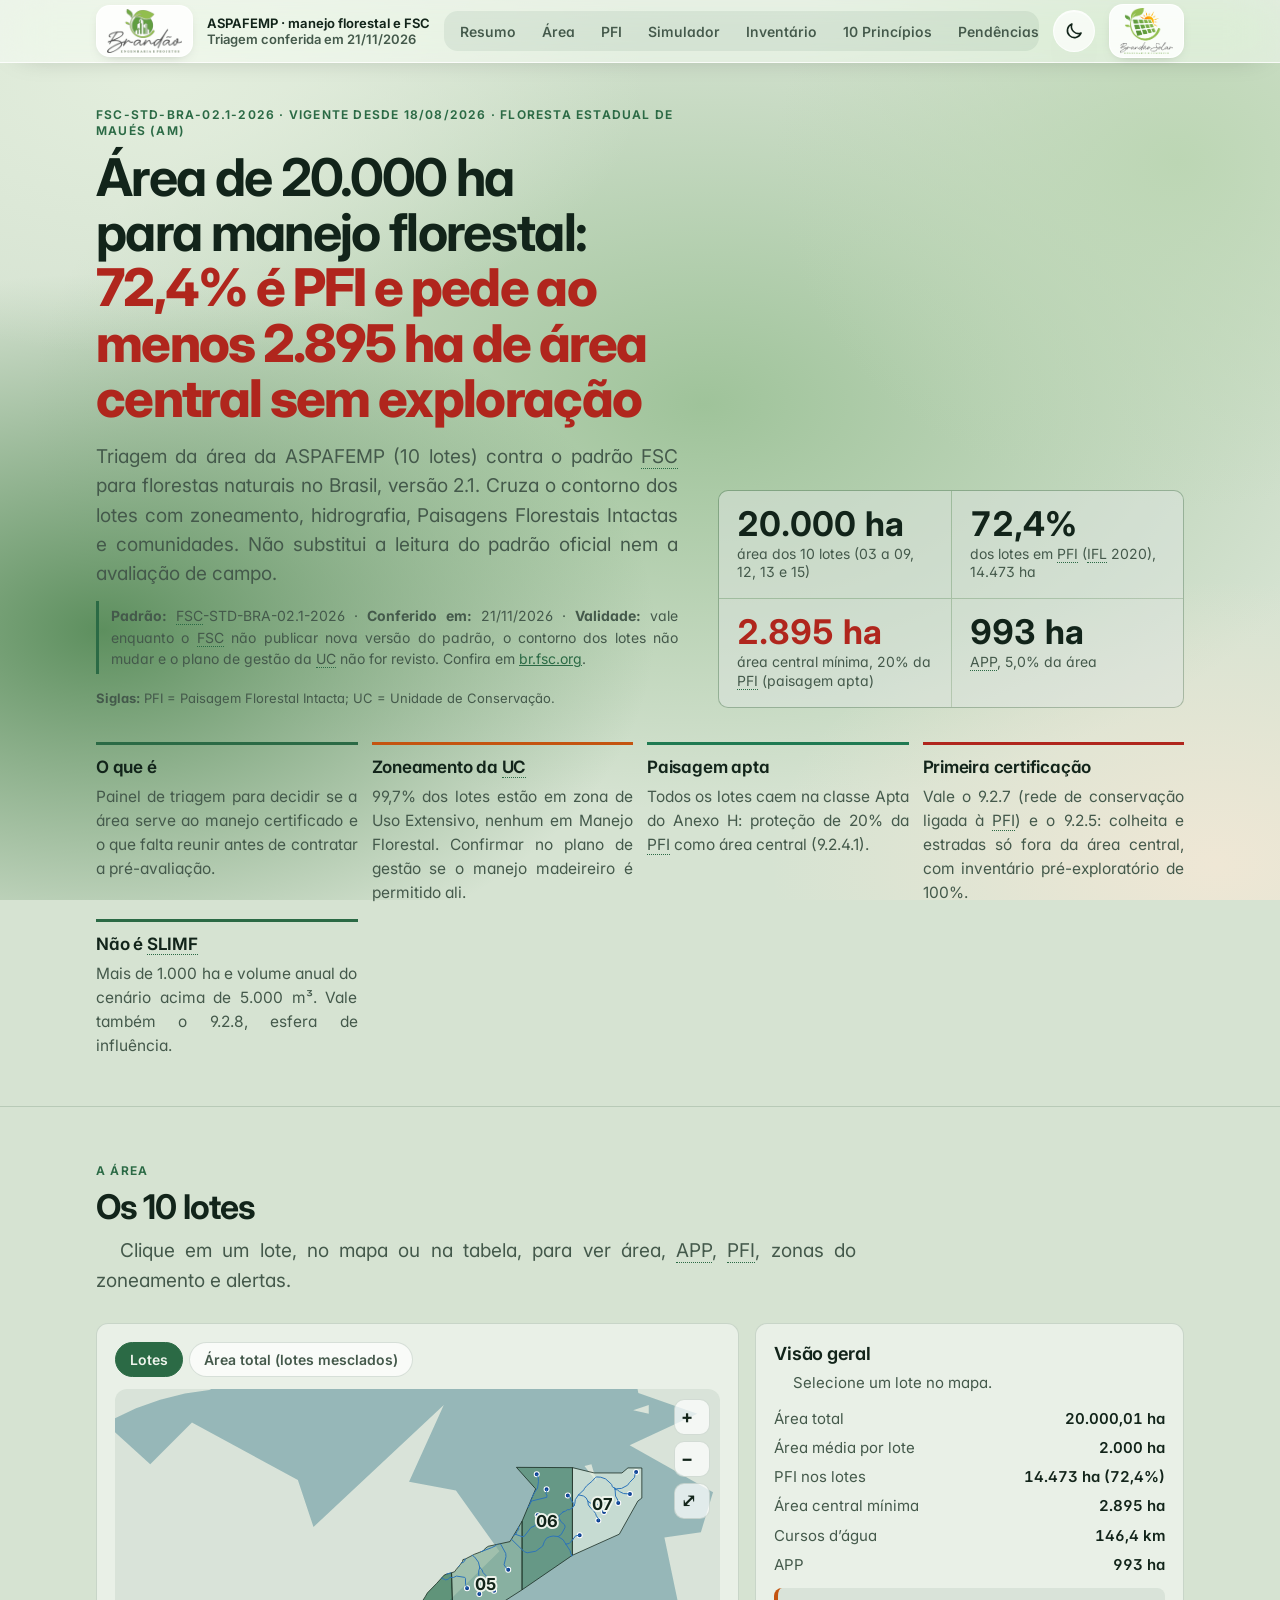
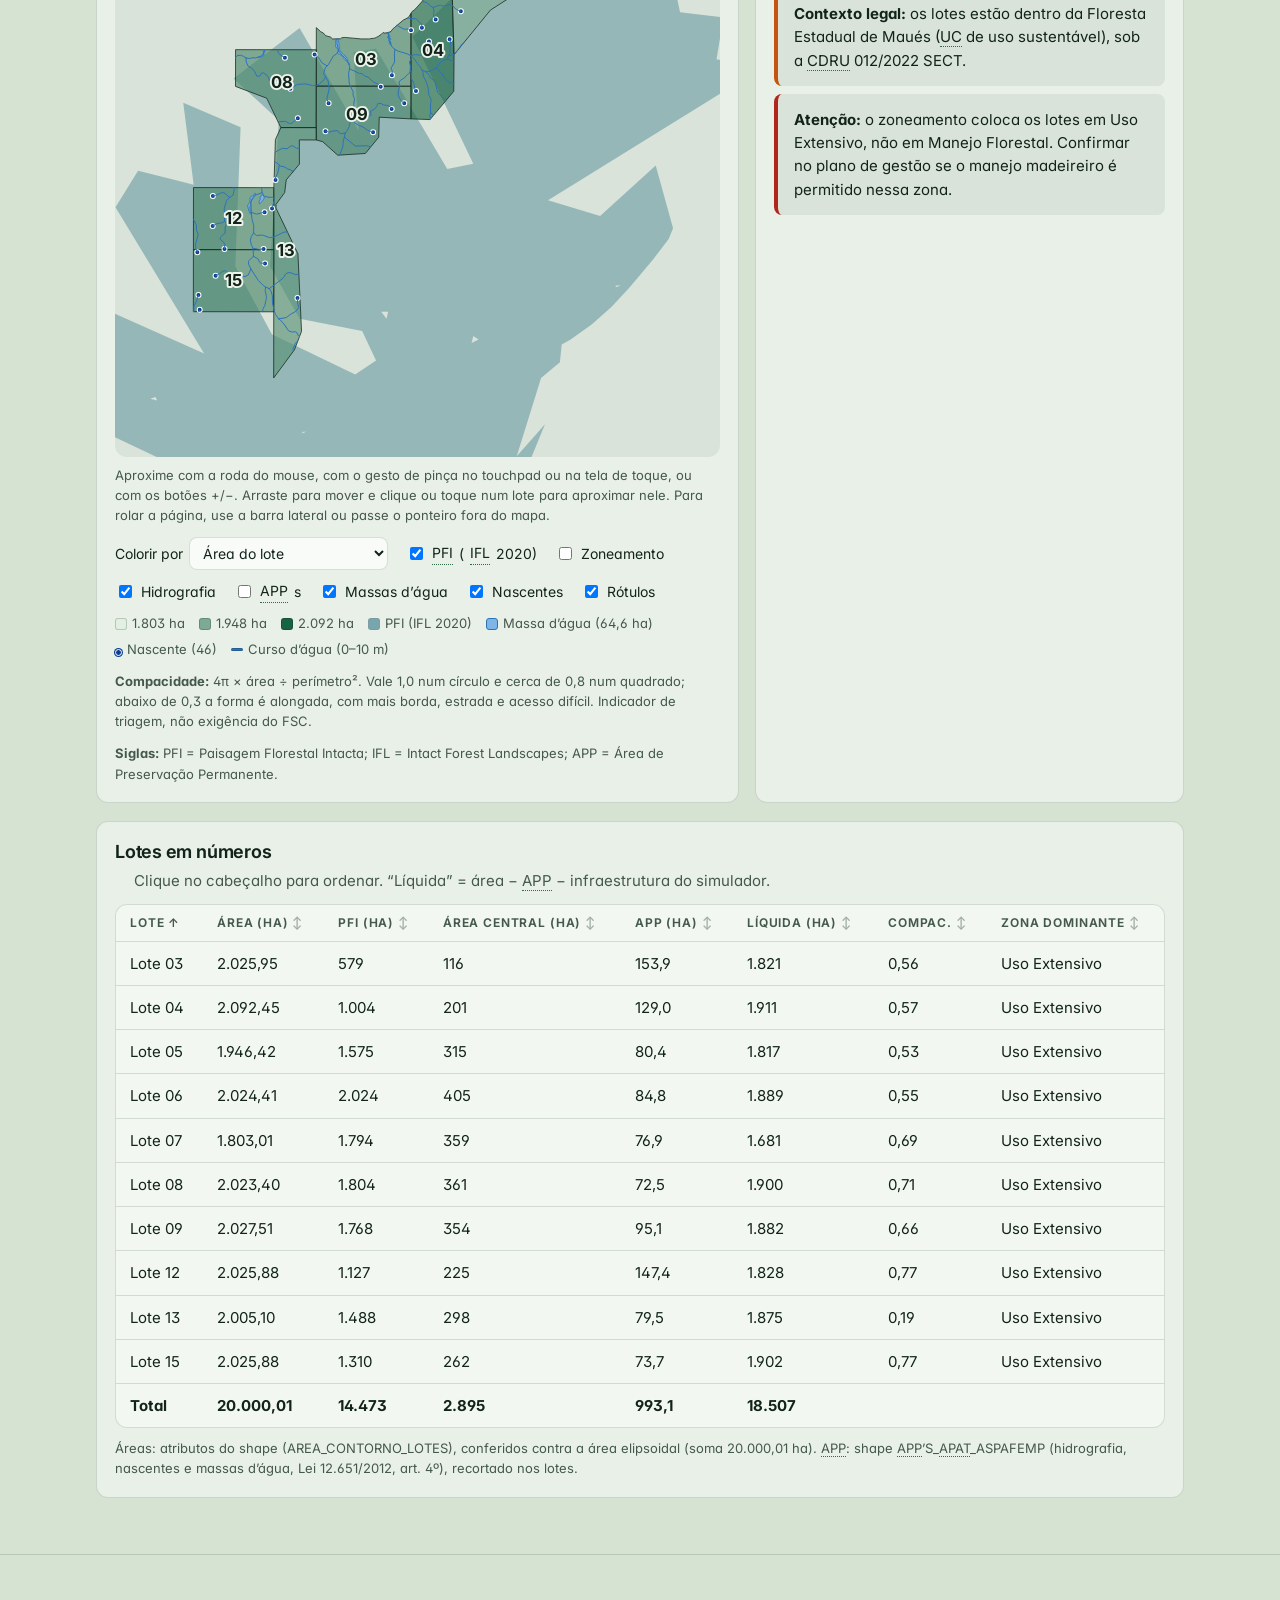
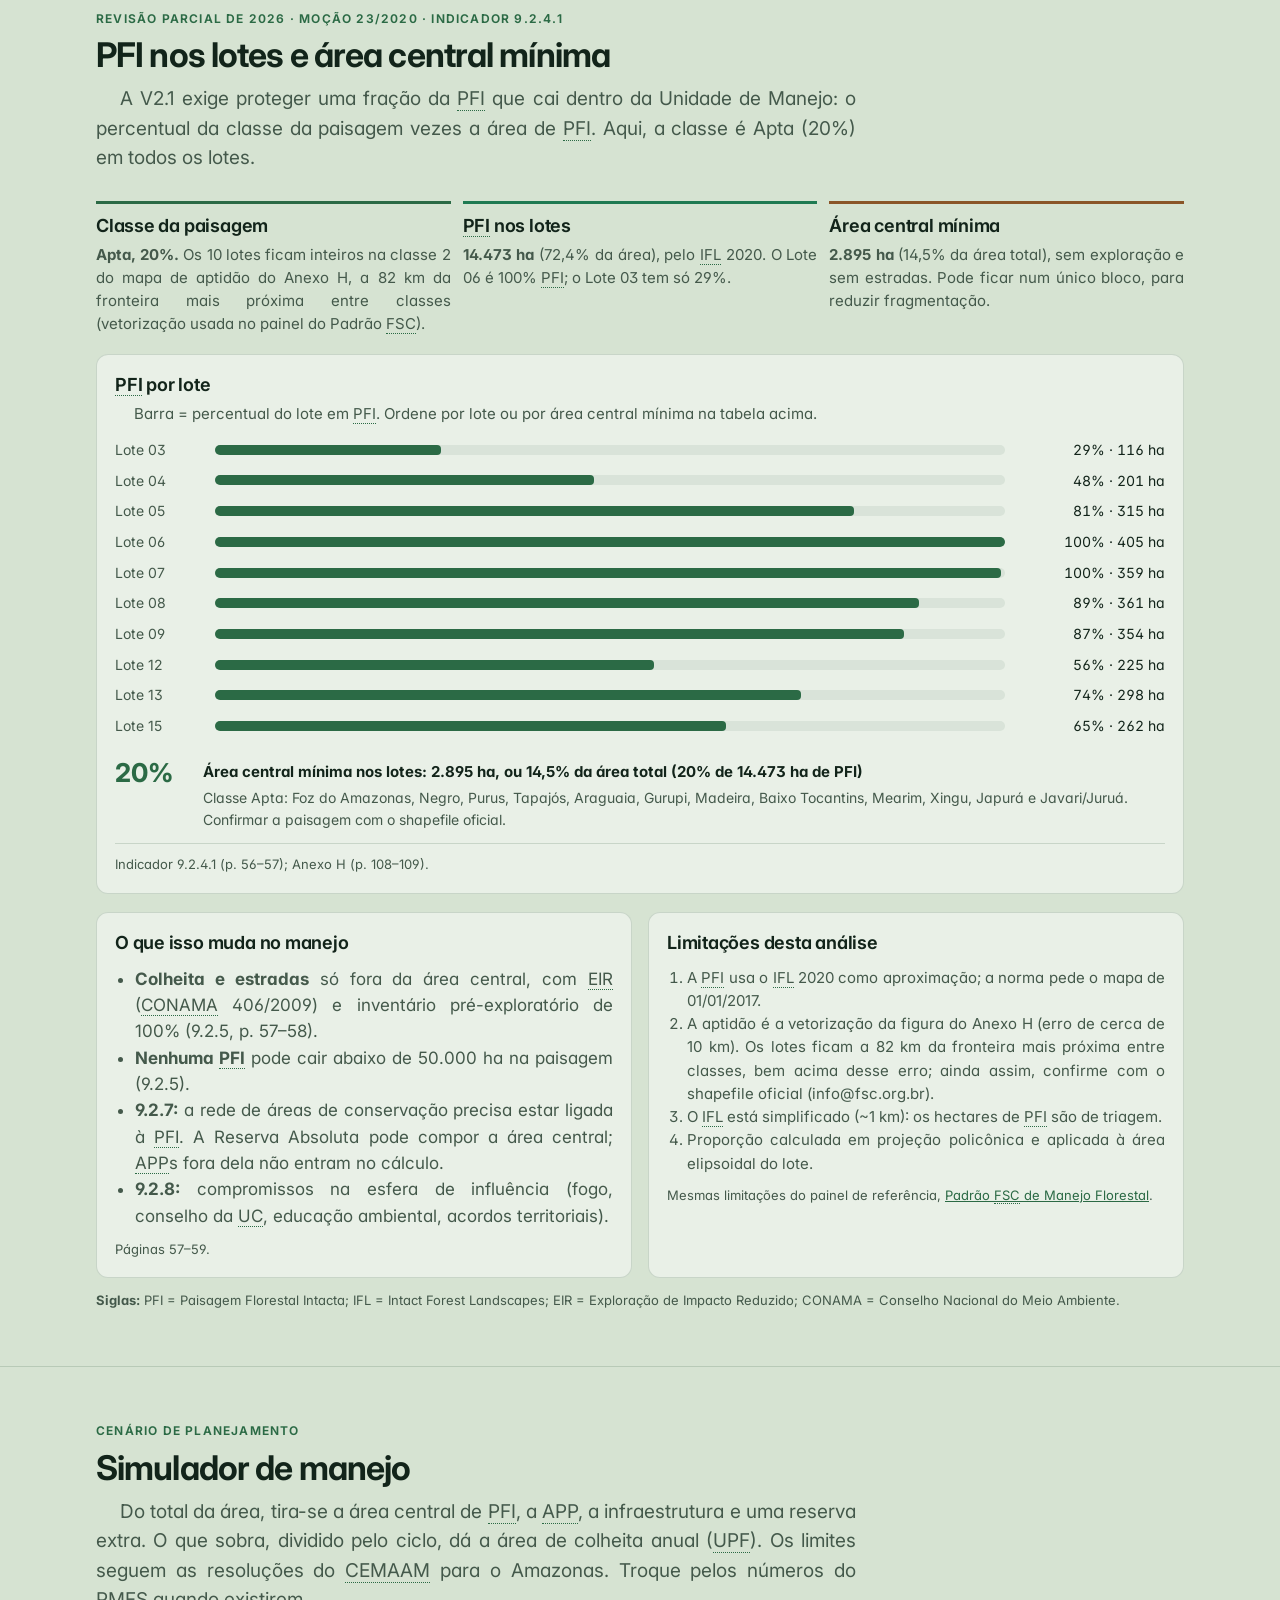
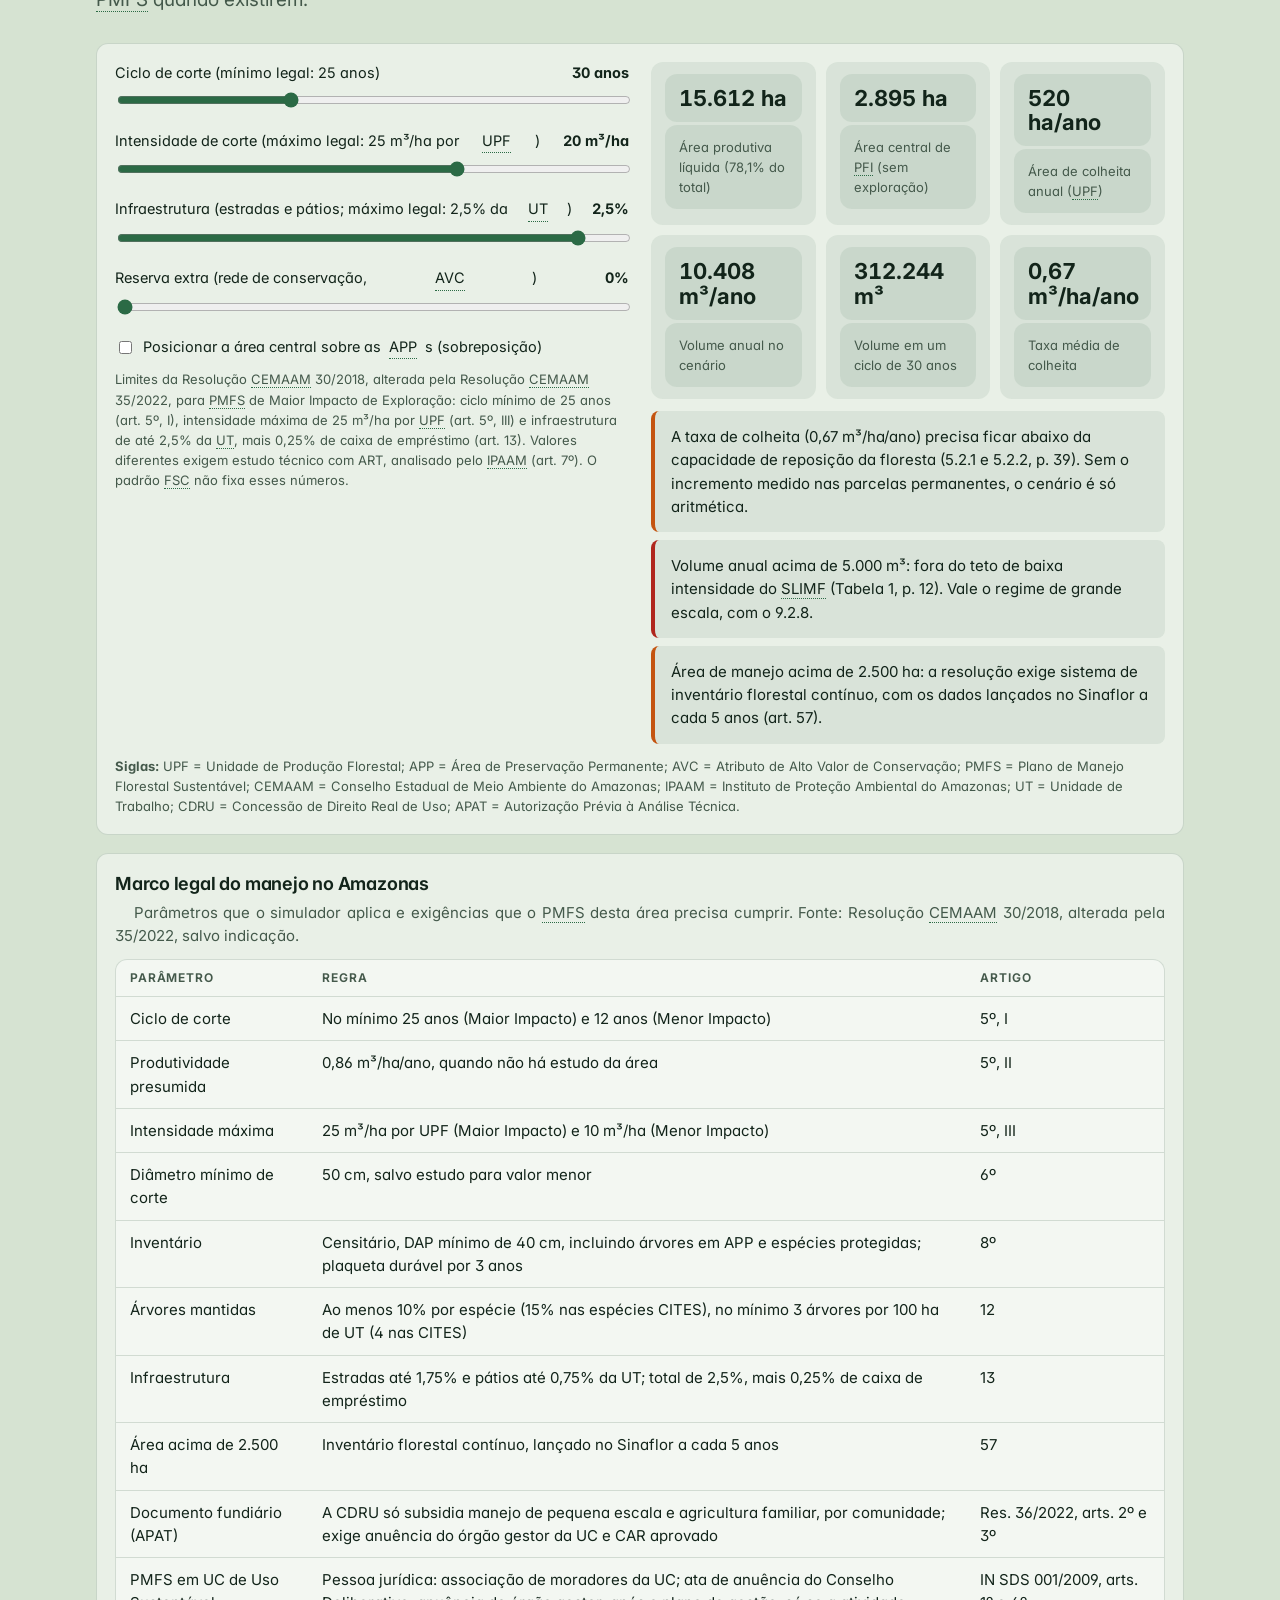
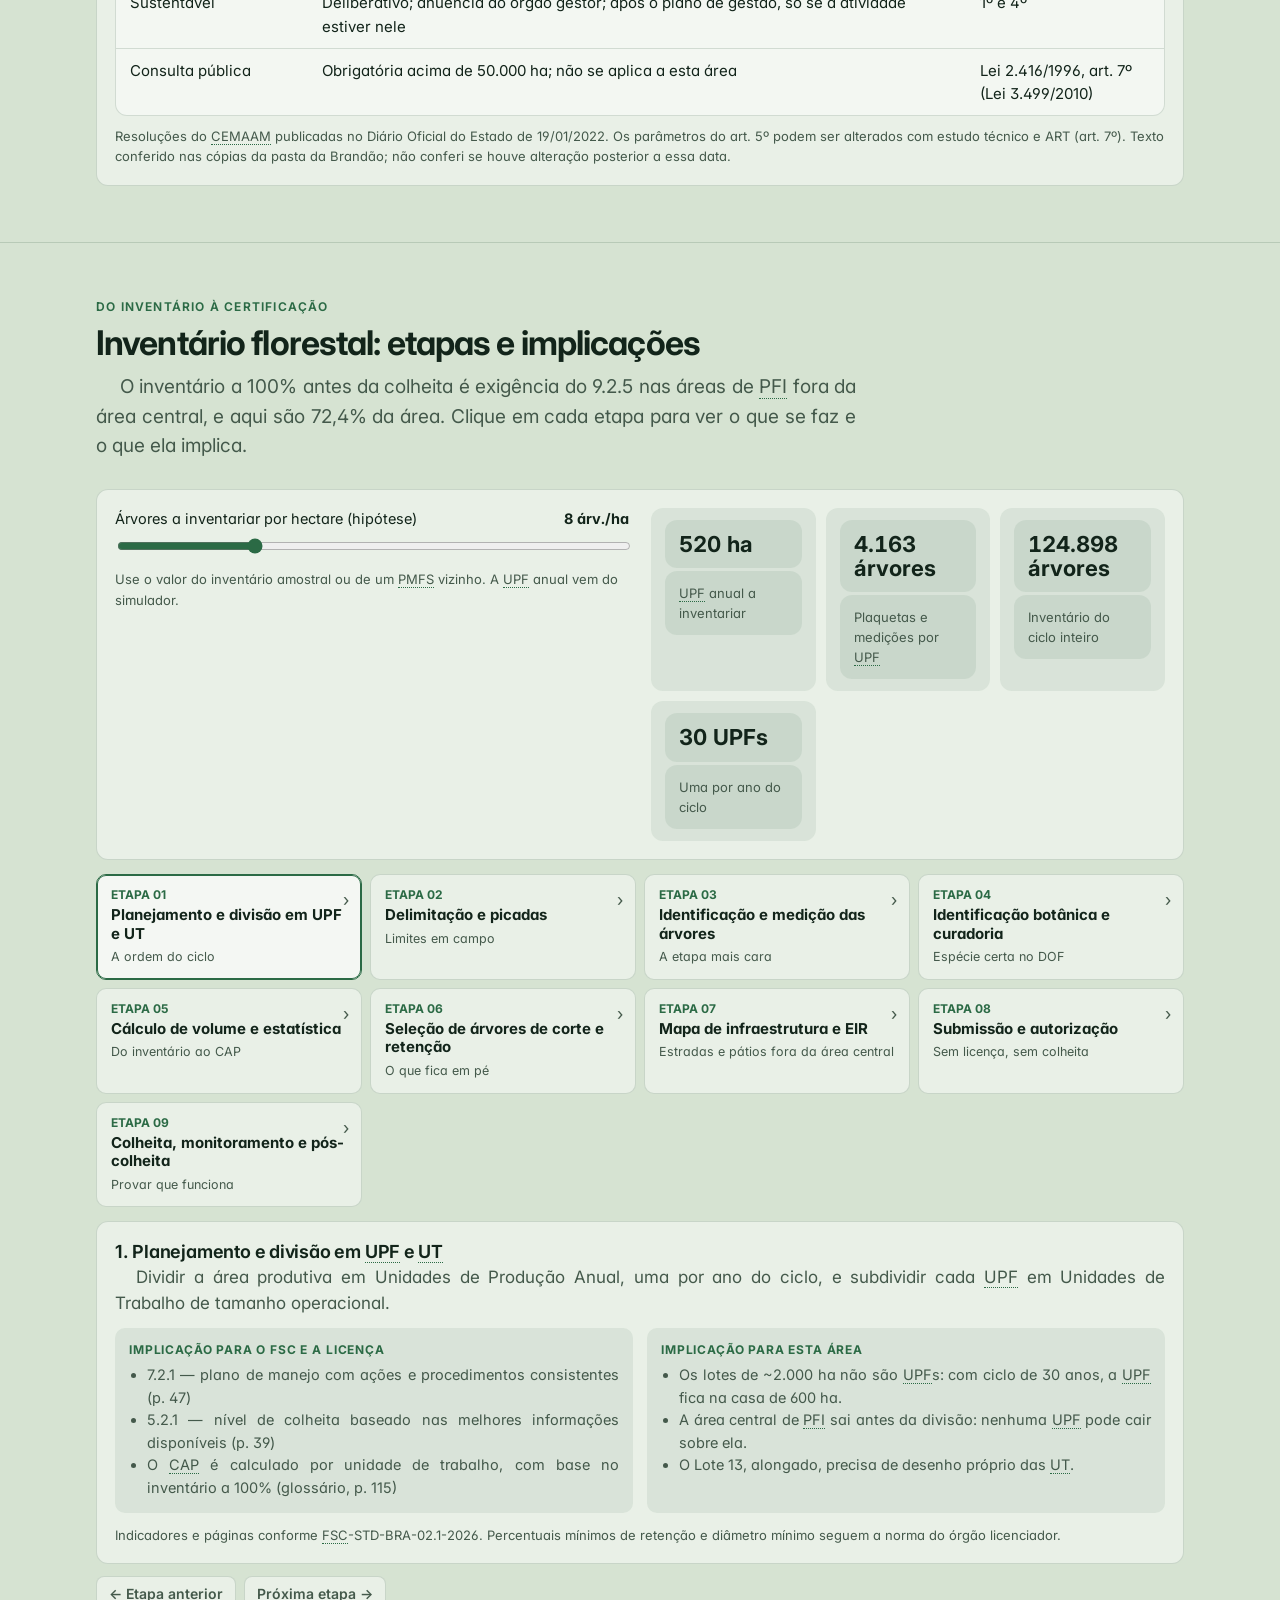
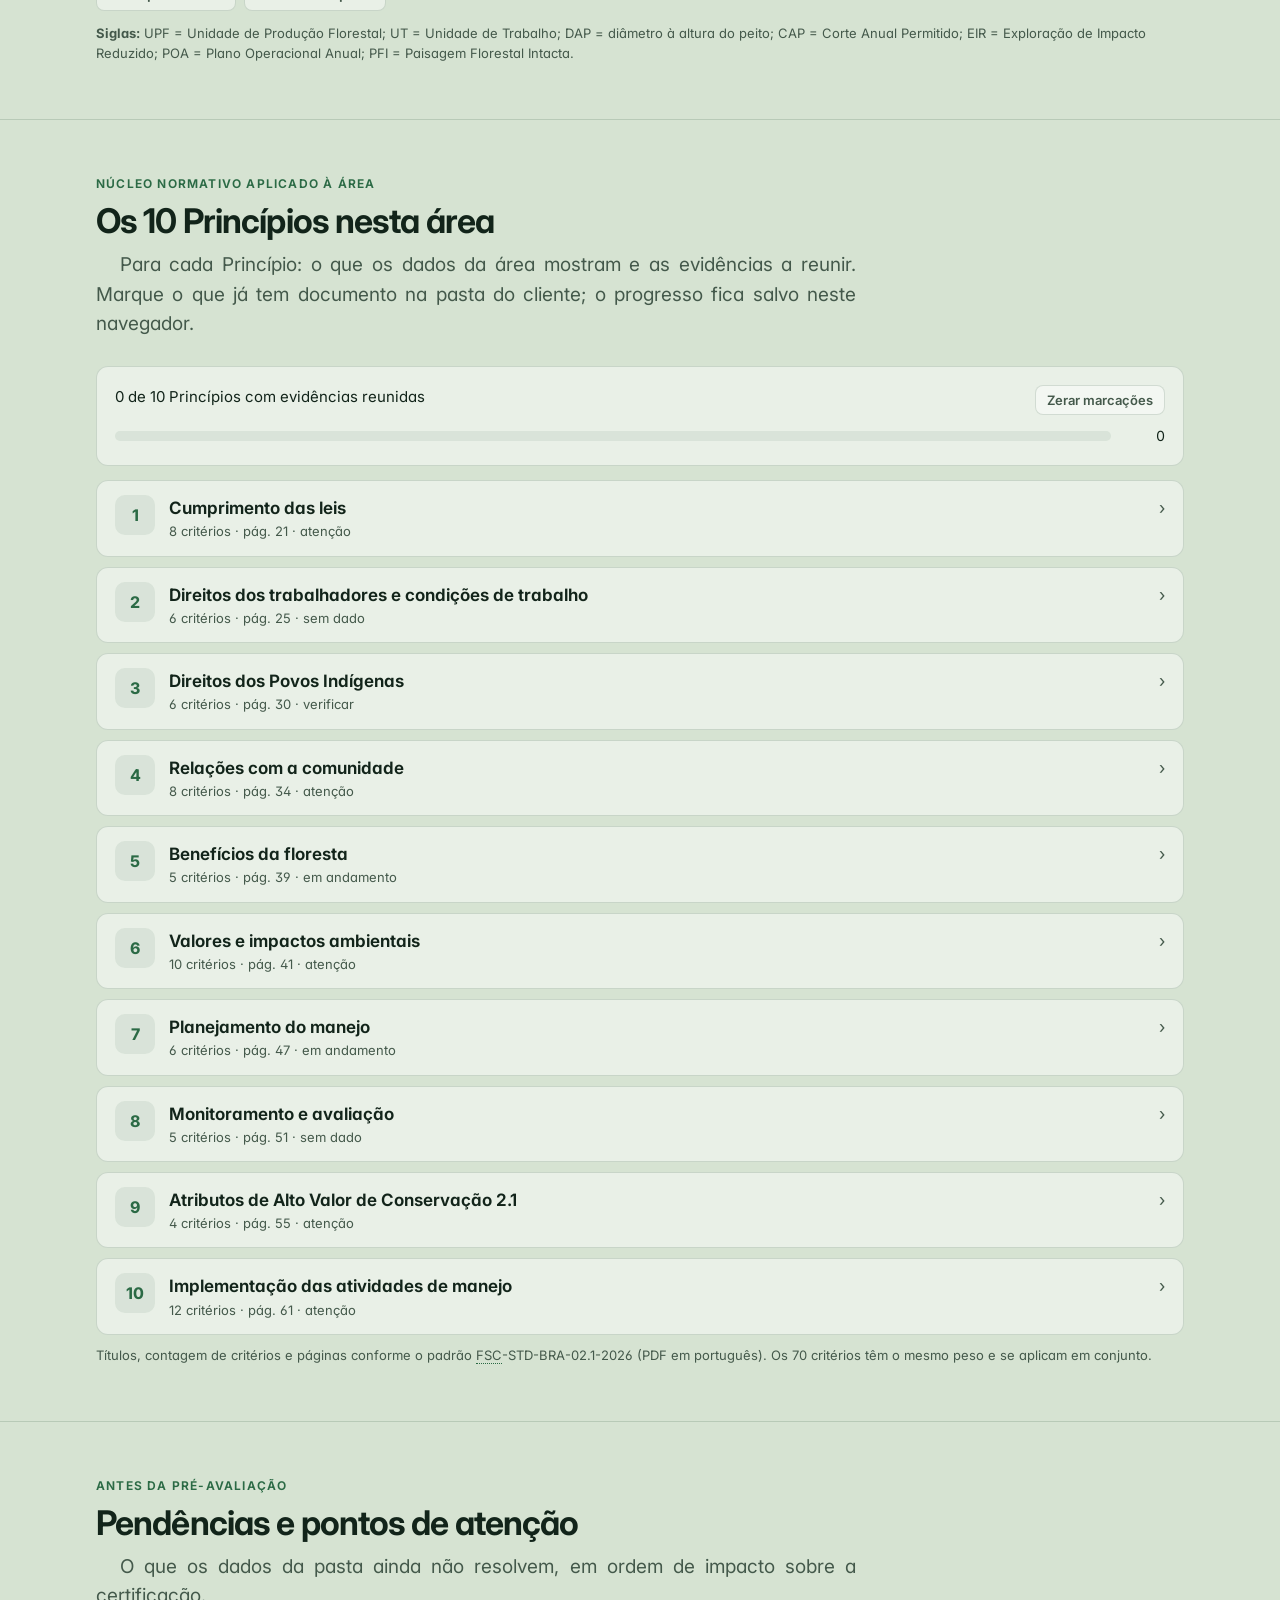
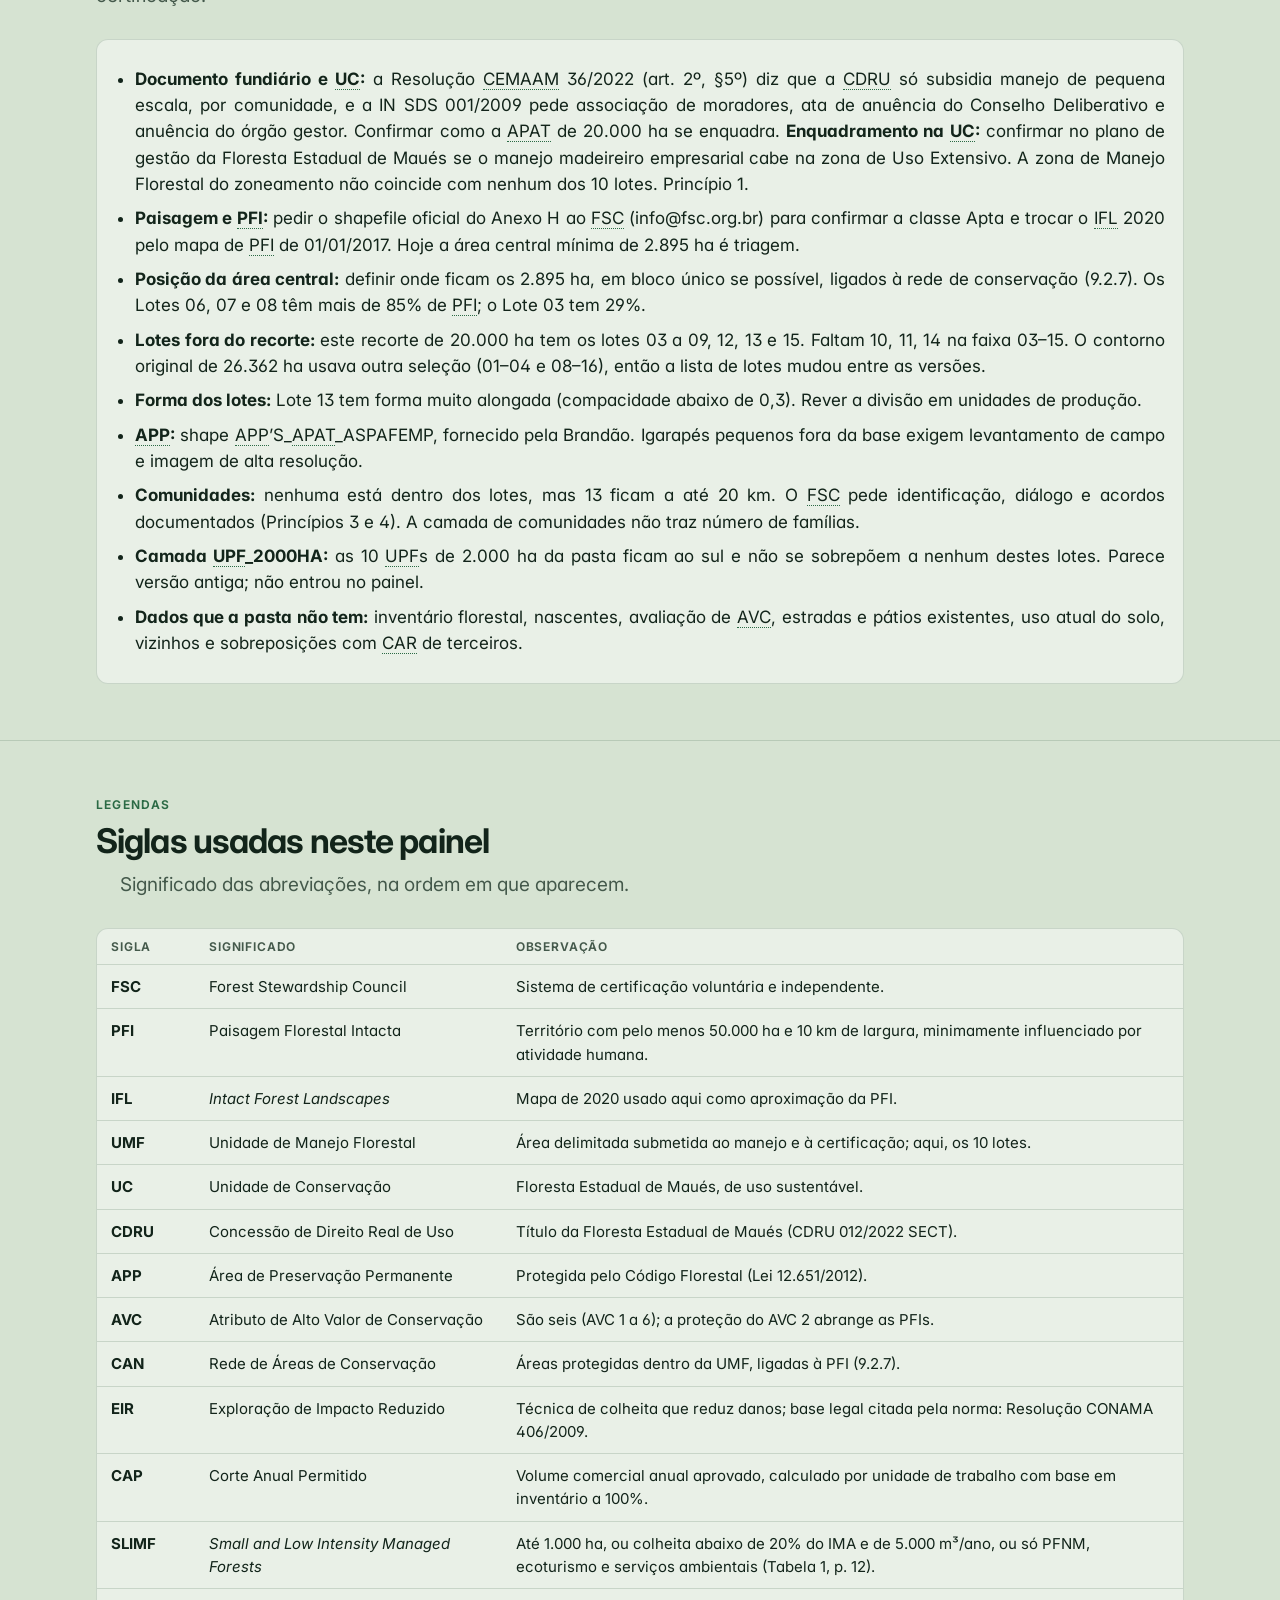
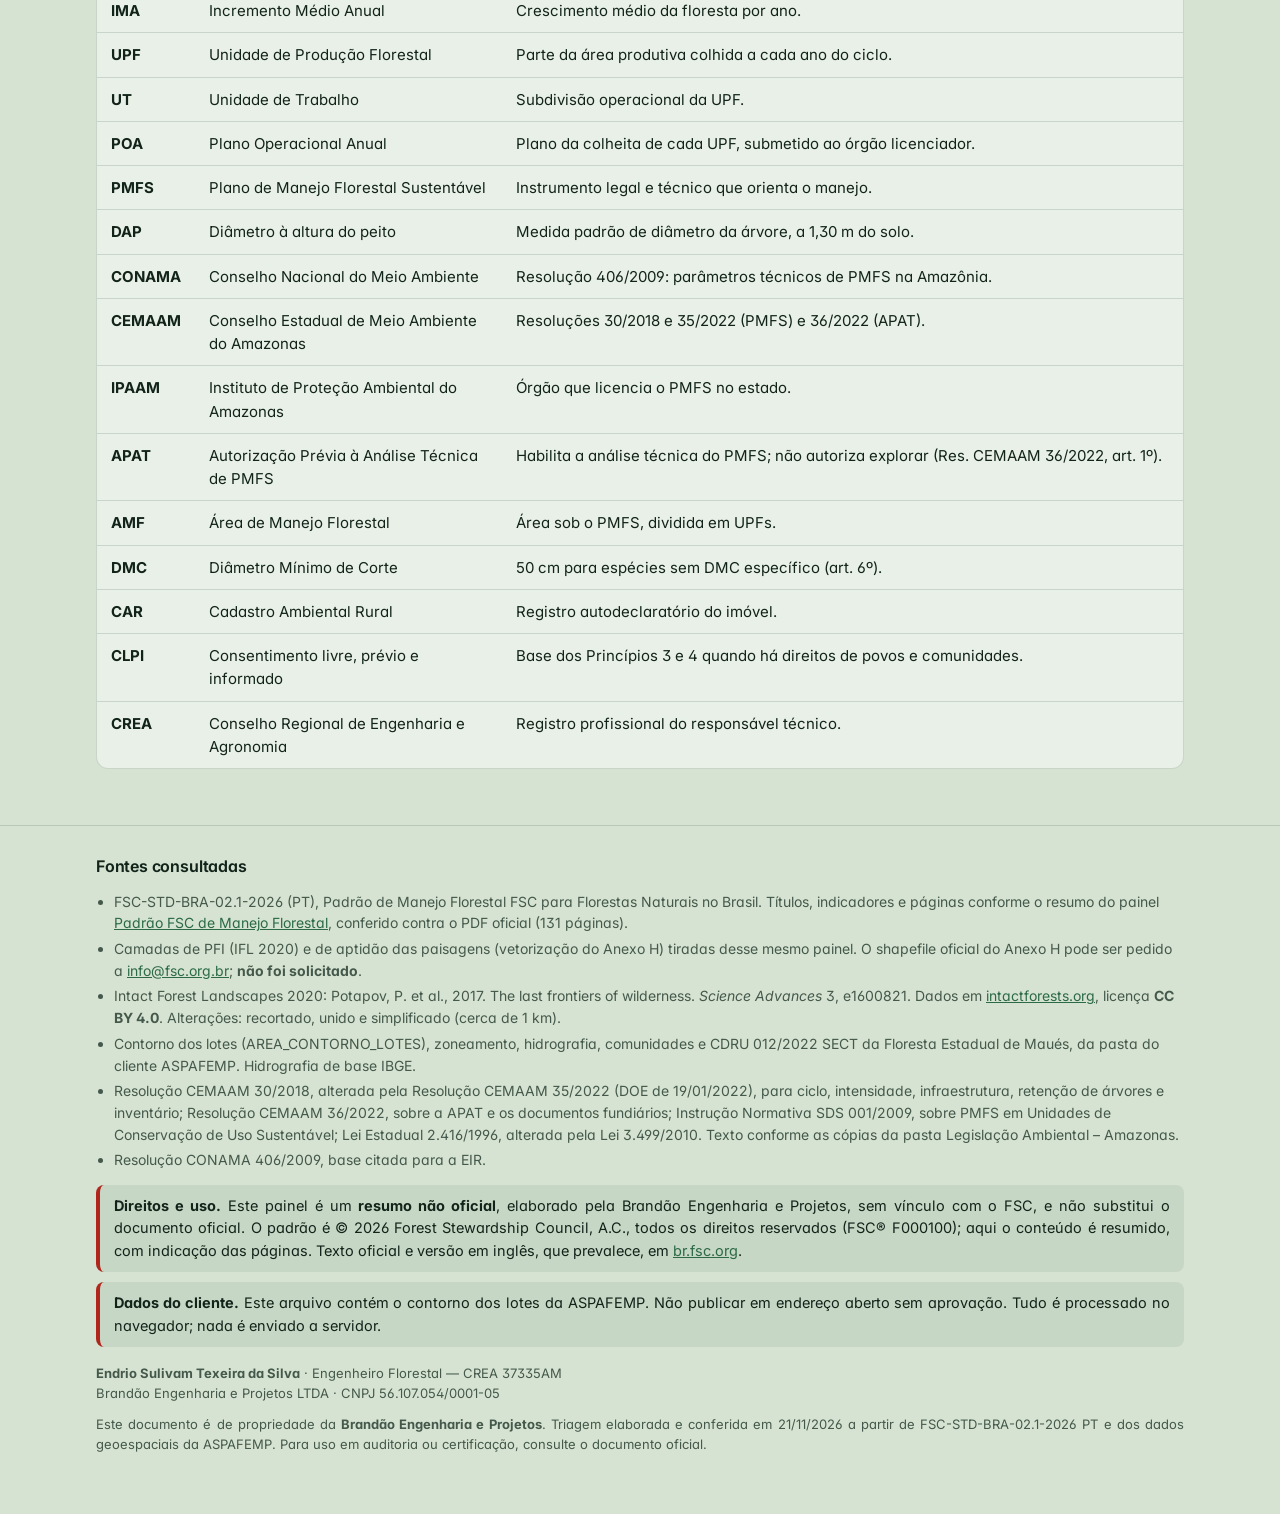
